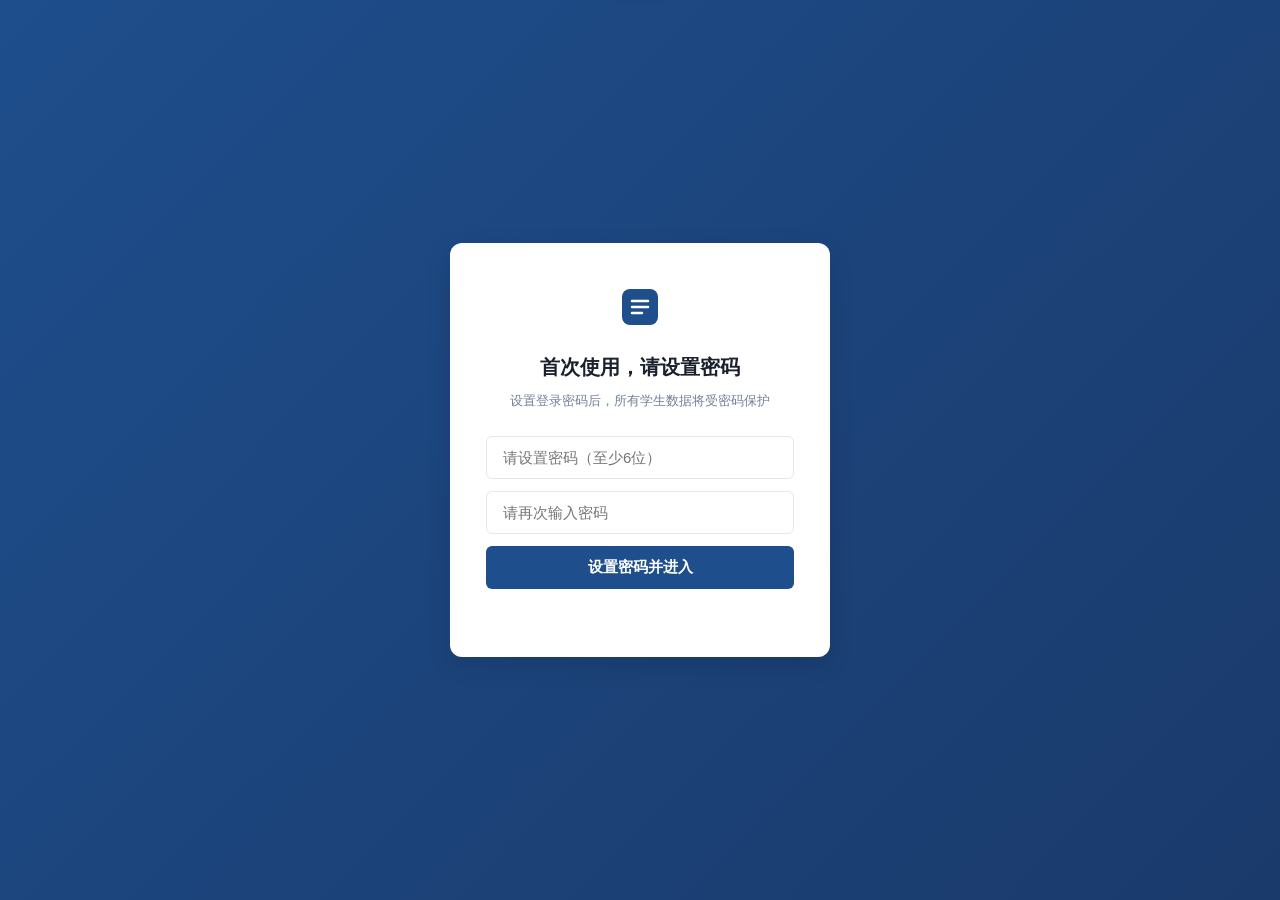
==== 琬钰老师工作台-离线版.html @ 75b761e9 "feat: 新增离线版 HTML（含 Supabase 同步代码）" ====
<!DOCTYPE html>
<html lang="zh-CN">
<head>
  <meta charset="UTF-8">
  <meta name="viewport" content="width=device-width, initial-scale=1.0, maximum-scale=5.0, user-scalable=yes">
  <title>琬钰老师的辅导员工作台</title>
  <style>
/* ============================================
   琬钰老师的辅导员工作台 - 全局样式
   政务办公极简风 · 藏青蓝主题
   ============================================ */

/* ---------- CSS 变量 ---------- */
:root {
  --primary: #1E4E8C;
  --primary-light: #2B6CB0;
  --primary-dark: #1A3A6B;
  --bg-light: #F5F7FA;
  --bg-blue: #E8F0FB;
  --bg-white: #FFFFFF;
  --danger: #E53E3E;
  --success: #38A169;
  --warning: #D69E2E;
  --text-title: #1A202C;
  --text-body: #4A5568;
  --text-muted: #718096;
  --border-color: #E2E8F0;
  --shadow-sm: 0 1px 3px rgba(0,0,0,0.06);
  --shadow-md: 0 4px 12px rgba(0,0,0,0.08);
  --shadow-lg: 0 8px 24px rgba(0,0,0,0.12);
  --radius-sm: 6px;
  --radius-md: 8px;
  --radius-lg: 12px;
  --sidebar-width: 220px;
  --topbar-height: 56px;
}

/* ---------- 基础重置 ---------- */
* { margin: 0; padding: 0; box-sizing: border-box; }

html { font-size: 14px; }

body {
  font-family: -apple-system, BlinkMacSystemFont, "Segoe UI", "PingFang SC", "Microsoft YaHei", "Helvetica Neue", sans-serif;
  background: var(--bg-light);
  color: var(--text-body);
  line-height: 1.6;
  -webkit-font-smoothing: antialiased;
}

/* ---------- 登录界面 ---------- */
.login-screen {
  position: fixed;
  inset: 0;
  display: flex;
  align-items: center;
  justify-content: center;
  background: linear-gradient(135deg, #1E4E8C 0%, #1A3A6B 100%);
  z-index: 9999;
}

.login-card {
  background: #fff;
  border-radius: var(--radius-lg);
  padding: 40px 36px;
  width: 380px;
  max-width: 90vw;
  box-shadow: var(--shadow-lg);
  text-align: center;
}

.login-logo {
  display: flex;
  justify-content: center;
  margin-bottom: 20px;
}

.login-title {
  font-size: 20px;
  font-weight: 700;
  color: var(--text-title);
  margin-bottom: 8px;
}

.login-subtitle {
  font-size: 13px;
  color: var(--text-muted);
  margin-bottom: 24px;
}

.login-form { display: flex; flex-direction: column; gap: 12px; }

.login-input {
  width: 100%;
  padding: 12px 16px;
  border: 1.5px solid var(--border-color);
  border-radius: var(--radius-sm);
  font-size: 15px;
  transition: border-color 0.2s;
  outline: none;
}

.login-input:focus { border-color: var(--primary); }

.login-btn {
  width: 100%;
  padding: 12px;
  background: var(--primary);
  color: #fff;
  border: none;
  border-radius: var(--radius-sm);
  font-size: 15px;
  font-weight: 600;
  cursor: pointer;
  transition: background 0.2s;
}

.login-btn:hover { background: var(--primary-light); }
.login-btn:active { background: var(--primary-dark); }

.login-btn-outline {
  background: transparent;
  color: var(--primary);
  border: 1.5px solid var(--primary);
}
.login-btn-outline:hover { background: var(--bg-blue); }
.login-btn-outline:active { background: #D0E0F5; }
.login-btn-outline:disabled { opacity: 0.5; cursor: not-allowed; }

.login-error {
  color: var(--danger);
  font-size: 13px;
  margin-top: 8px;
  min-height: 20px;
}

.login-hint {
  margin-top: 16px;
  font-size: 12px;
  color: var(--text-muted);
}

/* ---------- 主应用布局 ---------- */
.main-app {
  display: flex;
  min-height: 100vh;
}

/* ---------- 侧边栏 ---------- */
.sidebar {
  width: var(--sidebar-width);
  background: var(--primary);
  color: #fff;
  display: flex;
  flex-direction: column;
  position: fixed;
  top: 0;
  left: 0;
  bottom: 0;
  z-index: 100;
  transition: transform 0.3s ease;
}

.sidebar-header {
  padding: 20px 16px;
  display: flex;
  align-items: center;
  gap: 10px;
  border-bottom: 1px solid rgba(255,255,255,0.1);
}

.sidebar-logo { flex-shrink: 0; }

.sidebar-title h2 {
  font-size: 15px;
  font-weight: 700;
  white-space: nowrap;
}

.sidebar-title p {
  font-size: 12px;
  opacity: 0.7;
}

.sidebar-nav {
  flex: 1;
  padding: 12px 8px;
  overflow-y: auto;
}

.sidebar-nav::-webkit-scrollbar { width: 4px; }
.sidebar-nav::-webkit-scrollbar-thumb { background: rgba(255,255,255,0.2); border-radius: 2px; }

.nav-item {
  display: flex;
  align-items: center;
  gap: 10px;
  padding: 10px 12px;
  margin-bottom: 2px;
  border-radius: var(--radius-sm);
  cursor: pointer;
  font-size: 14px;
  color: rgba(255,255,255,0.8);
  transition: all 0.2s;
  white-space: nowrap;
}

.nav-item:hover { background: rgba(255,255,255,0.1); color: #fff; }

.nav-item.active {
  background: rgba(255,255,255,0.15);
  color: #fff;
  font-weight: 600;
}

.nav-item svg { flex-shrink: 0; }

.nav-badge {
  margin-left: auto;
  background: var(--danger);
  color: #fff;
  font-size: 10px;
  padding: 2px 6px;
  border-radius: 10px;
  min-width: 18px;
  text-align: center;
}

.sidebar-footer {
  padding: 12px 16px;
  border-top: 1px solid rgba(255,255,255,0.1);
}

.sidebar-logout {
  width: 100%;
  padding: 8px;
  background: transparent;
  color: rgba(255,255,255,0.6);
  border: 1px solid rgba(255,255,255,0.2);
  border-radius: var(--radius-sm);
  font-size: 13px;
  cursor: pointer;
  transition: all 0.2s;
}

.sidebar-logout:hover { background: rgba(255,255,255,0.1); color: #fff; }

.sidebar-overlay {
  display: none;
  position: fixed;
  inset: 0;
  background: rgba(0,0,0,0.4);
  z-index: 99;
}

/* ---------- 顶部栏 ---------- */
.topbar {
  position: fixed;
  top: 0;
  left: var(--sidebar-width);
  right: 0;
  height: var(--topbar-height);
  background: #fff;
  border-bottom: 1px solid var(--border-color);
  display: flex;
  align-items: center;
  padding: 0 20px;
  z-index: 50;
  gap: 12px;
}

.topbar-title {
  font-size: 17px;
  font-weight: 700;
  color: var(--text-title);
  flex: 1;
}

.topbar-date {
  font-size: 13px;
  color: var(--text-muted);
}

/* 同步指示器 */
.sync-indicator {
  display: inline-flex;
  align-items: center;
  gap: 5px;
  font-size: 12px;
  color: var(--text-muted);
  padding: 3px 10px;
  border-radius: 20px;
  background: var(--bg-light);
  white-space: nowrap;
}
.sync-indicator.synced { color: var(--success); background: rgba(56,161,105,0.08); }
.sync-indicator.syncing { color: var(--warning); background: rgba(214,158,46,0.08); }

.sync-dot {
  width: 7px;
  height: 7px;
  border-radius: 50%;
  background: var(--text-muted);
  display: inline-block;
}
.sync-dot.synced { background: var(--success); }
.sync-dot.syncing {
  background: var(--warning);
  animation: sync-pulse 1s infinite;
}
@keyframes sync-pulse {
  0%, 100% { opacity: 1; }
  50% { opacity: 0.3; }
}

.mobile-menu-btn {
  display: none;
  background: none;
  border: none;
  color: var(--text-title);
  cursor: pointer;
  padding: 4px;
}

/* ---------- 主内容区 ---------- */
.main-content {
  flex: 1;
  margin-left: var(--sidebar-width);
  margin-top: var(--topbar-height);
  padding: 24px;
  min-height: calc(100vh - var(--topbar-height));
}

/* ---------- 通用组件 ---------- */
.card {
  background: #fff;
  border-radius: var(--radius-md);
  padding: 20px;
  box-shadow: var(--shadow-sm);
  margin-bottom: 16px;
}

.card-header {
  display: flex;
  align-items: center;
  justify-content: space-between;
  margin-bottom: 16px;
  flex-wrap: wrap;
  gap: 10px;
}

.card-title {
  font-size: 16px;
  font-weight: 700;
  color: var(--text-title);
}

.card-subtitle {
  font-size: 13px;
  color: var(--text-muted);
  margin-top: 2px;
}

/* 按钮 */
.btn {
  display: inline-flex;
  align-items: center;
  gap: 6px;
  padding: 8px 16px;
  border: none;
  border-radius: var(--radius-sm);
  font-size: 14px;
  cursor: pointer;
  transition: all 0.2s;
  white-space: nowrap;
}

.btn-primary { background: var(--primary); color: #fff; }
.btn-primary:hover { background: var(--primary-light); }

.btn-outline {
  background: #fff;
  color: var(--primary);
  border: 1.5px solid var(--primary);
}
.btn-outline:hover { background: var(--bg-blue); }

.btn-danger { background: var(--danger); color: #fff; }
.btn-danger:hover { opacity: 0.85; }

.btn-success { background: var(--success); color: #fff; }

.btn-sm { padding: 6px 12px; font-size: 13px; }
.btn-lg { padding: 12px 24px; font-size: 15px; }

.btn:disabled { opacity: 0.5; cursor: not-allowed; }

/* 输入框 */
.input, .select, .textarea {
  width: 100%;
  padding: 8px 12px;
  border: 1.5px solid var(--border-color);
  border-radius: var(--radius-sm);
  font-size: 14px;
  outline: none;
  transition: border-color 0.2s;
  background: #fff;
}

.input:focus, .select:focus, .textarea:focus { border-color: var(--primary); }

.textarea { resize: vertical; min-height: 80px; }

.input-group {
  display: flex;
  flex-direction: column;
  gap: 4px;
}

.input-label {
  font-size: 13px;
  font-weight: 600;
  color: var(--text-body);
}

/* 表格 */
.table-wrapper {
  overflow-x: auto;
  -webkit-overflow-scrolling: touch;
}

table.data-table {
  width: 100%;
  border-collapse: collapse;
  font-size: 14px;
}

table.data-table thead th {
  background: var(--bg-light);
  color: var(--text-title);
  font-weight: 700;
  padding: 10px 12px;
  text-align: left;
  white-space: nowrap;
  border-bottom: 2px solid var(--border-color);
  position: sticky;
  top: 0;
  z-index: 1;
}

table.data-table tbody td {
  padding: 10px 12px;
  border-bottom: 1px solid var(--border-color);
  white-space: nowrap;
}

table.data-table tbody tr { transition: background 0.15s; }
table.data-table tbody tr:hover { background: var(--bg-blue); }

table.data-table tbody tr.row-clickable { cursor: pointer; }

/* 统计卡片 */
.stat-grid {
  display: grid;
  grid-template-columns: repeat(auto-fill, minmax(200px, 1fr));
  gap: 16px;
  margin-bottom: 20px;
}

.stat-card {
  background: #fff;
  border-radius: var(--radius-md);
  padding: 20px;
  box-shadow: var(--shadow-sm);
  border-left: 4px solid var(--primary);
}

.stat-card .stat-icon {
  font-size: 28px;
  margin-bottom: 8px;
}

.stat-card .stat-value {
  font-size: 28px;
  font-weight: 800;
  color: var(--text-title);
  line-height: 1.2;
}

.stat-card .stat-label {
  font-size: 13px;
  color: var(--text-muted);
  margin-top: 4px;
}

.stat-card.stat-blue { border-left-color: var(--primary); }
.stat-card.stat-green { border-left-color: var(--success); }
.stat-card.stat-orange { border-left-color: var(--warning); }
.stat-card.stat-red { border-left-color: var(--danger); }

/* 筛选栏 */
.filter-bar {
  display: flex;
  flex-wrap: wrap;
  gap: 10px;
  margin-bottom: 16px;
  align-items: center;
}

.filter-bar .input, .filter-bar .select {
  width: auto;
  min-width: 120px;
}

/* 标签 */
.tag {
  display: inline-block;
  padding: 2px 8px;
  border-radius: 4px;
  font-size: 12px;
  font-weight: 600;
}

.tag-blue { background: var(--bg-blue); color: var(--primary); }
.tag-green { background: #E6FFFA; color: var(--success); }
.tag-red { background: #FFF5F5; color: var(--danger); }
.tag-orange { background: #FFFAF0; color: var(--warning); }
.tag-gray { background: var(--bg-light); color: var(--text-muted); }

/* Toast */
.toast {
  position: fixed;
  top: 70px;
  left: 50%;
  transform: translateX(-50%) translateY(-100px);
  background: var(--text-title);
  color: #fff;
  padding: 12px 24px;
  border-radius: var(--radius-sm);
  font-size: 14px;
  z-index: 10000;
  transition: transform 0.3s ease;
  box-shadow: var(--shadow-md);
}

.toast.show { transform: translateX(-50%) translateY(0); }
.toast.success { background: var(--success); }
.toast.error { background: var(--danger); }

/* 模态弹窗 */
.modal-container {
  display: none;
  position: fixed;
  inset: 0;
  background: rgba(0,0,0,0.5);
  z-index: 9000;
  align-items: center;
  justify-content: center;
  padding: 20px;
}

.modal-container.show { display: flex; }

.modal {
  background: #fff;
  border-radius: var(--radius-lg);
  max-width: 800px;
  width: 100%;
  max-height: 90vh;
  overflow-y: auto;
  box-shadow: var(--shadow-lg);
}

.modal-header {
  display: flex;
  align-items: center;
  justify-content: space-between;
  padding: 16px 20px;
  border-bottom: 1px solid var(--border-color);
  position: sticky;
  top: 0;
  background: #fff;
  z-index: 1;
}

.modal-title {
  font-size: 16px;
  font-weight: 700;
  color: var(--text-title);
}

.modal-close {
  background: none;
  border: none;
  font-size: 22px;
  color: var(--text-muted);
  cursor: pointer;
  padding: 4px 8px;
  line-height: 1;
}

.modal-close:hover { color: var(--text-title); }

.modal-body { padding: 20px; }

.modal-footer {
  display: flex;
  justify-content: flex-end;
  gap: 10px;
  padding: 16px 20px;
  border-top: 1px solid var(--border-color);
}

/* 空状态 */
.empty-state {
  text-align: center;
  padding: 60px 20px;
  color: var(--text-muted);
}

.empty-state .empty-icon {
  font-size: 48px;
  margin-bottom: 12px;
  opacity: 0.5;
}

.empty-state .empty-text {
  font-size: 15px;
  margin-bottom: 16px;
}

/* 图表容器 */
.chart-container {
  position: relative;
  width: 100%;
}

.chart-container canvas {
  max-height: 320px;
}

/* 竞赛卡片 */
.competition-grid {
  display: grid;
  grid-template-columns: repeat(auto-fill, minmax(280px, 1fr));
  gap: 16px;
}

.competition-card {
  background: #fff;
  border-radius: var(--radius-md);
  padding: 16px;
  box-shadow: var(--shadow-sm);
  border: 1px solid var(--border-color);
  transition: box-shadow 0.2s;
  text-decoration: none;
  color: inherit;
  display: block;
}

.competition-card:hover { box-shadow: var(--shadow-md); }

.competition-card .comp-name {
  font-size: 15px;
  font-weight: 700;
  color: var(--text-title);
  margin-bottom: 6px;
}

.competition-card .comp-desc {
  font-size: 13px;
  color: var(--text-muted);
  margin-bottom: 10px;
}

.competition-card .comp-link {
  font-size: 13px;
  color: var(--primary);
  display: flex;
  align-items: center;
  gap: 4px;
}

/* 分段标题 */
.section-title {
  font-size: 15px;
  font-weight: 700;
  color: var(--text-title);
  margin: 20px 0 12px;
  padding-left: 10px;
  border-left: 3px solid var(--primary);
}

.section-title:first-child { margin-top: 0; }

/* 进度条 */
.progress-bar {
  width: 100%;
  height: 8px;
  background: var(--bg-light);
  border-radius: 4px;
  overflow: hidden;
}

.progress-bar-fill {
  height: 100%;
  background: var(--primary);
  border-radius: 4px;
  transition: width 0.3s;
}

/* 双排名对比表 */
.rank-compare-table th { background: var(--bg-blue) !important; }

/* 隐私脱敏样式 */
.sensitive {
  filter: blur(4px);
  cursor: pointer;
  transition: filter 0.2s;
}

.sensitive:hover { filter: blur(0); }

/* 分页 */
.pagination {
  display: flex;
  gap: 4px;
  justify-content: center;
  margin-top: 16px;
  flex-wrap: wrap;
}

.pagination button {
  padding: 6px 12px;
  border: 1px solid var(--border-color);
  background: #fff;
  border-radius: var(--radius-sm);
  font-size: 13px;
  cursor: pointer;
  transition: all 0.2s;
}

.pagination button:hover { background: var(--bg-blue); }
.pagination button.active { background: var(--primary); color: #fff; border-color: var(--primary); }
.pagination button:disabled { opacity: 0.4; cursor: not-allowed; }

/* 提醒弹窗 */
.reminder-banner {
  background: var(--bg-blue);
  border: 1px solid #BEE3F8;
  border-radius: var(--radius-md);
  padding: 12px 16px;
  margin-bottom: 16px;
  display: flex;
  align-items: center;
  gap: 10px;
  font-size: 14px;
  color: var(--primary);
}

.reminder-banner .reminder-icon { font-size: 20px; }

/* 校历图片 */
.calendar-image-container {
  text-align: center;
  margin-bottom: 16px;
}

.calendar-image-container img {
  max-width: 100%;
  border-radius: var(--radius-md);
  box-shadow: var(--shadow-sm);
}

/* 拖拽上传区 */
.drop-zone {
  border: 2px dashed var(--border-color);
  border-radius: var(--radius-md);
  padding: 40px 20px;
  text-align: center;
  cursor: pointer;
  transition: all 0.2s ease;
  background: var(--bg-light);
}

.drop-zone:hover {
  border-color: var(--primary);
  background: var(--bg-blue);
}

.drop-zone.drag-over {
  border-color: var(--primary);
  background: var(--bg-blue);
  transform: scale(1.01);
}

.drop-zone .drop-icon {
  font-size: 40px;
  margin-bottom: 8px;
  opacity: 0.6;
}

.drop-zone .drop-text {
  font-size: 15px;
  color: var(--text-secondary);
  margin-bottom: 4px;
}

.drop-zone .drop-hint {
  font-size: 12px;
  color: var(--text-muted);
}

/* 已导入文件管理列表 */
.file-mgr-item {
  display: flex;
  align-items: center;
  gap: 12px;
  padding: 12px 0;
  border-bottom: 1px solid var(--border-color);
}

.file-mgr-item:last-child {
  border-bottom: none;
}

.file-mgr-thumb {
  width: 48px;
  height: 48px;
  border-radius: 6px;
  overflow: hidden;
  flex-shrink: 0;
  background: var(--bg-light);
  display: flex;
  align-items: center;
  justify-content: center;
  font-size: 22px;
}

.file-mgr-thumb img {
  width: 100%;
  height: 100%;
  object-fit: cover;
}

.file-mgr-info {
  flex: 1;
  min-width: 0;
}

.file-mgr-name {
  font-size: 14px;
  font-weight: 600;
  color: var(--text-primary);
  margin-bottom: 2px;
}

.file-mgr-meta {
  font-size: 12px;
  color: var(--text-muted);
}

/* 课表网格 */
.schedule-grid {
  display: grid;
  grid-template-columns: 60px repeat(7, 1fr);
  gap: 2px;
  font-size: 12px;
}

.schedule-cell {
  background: #fff;
  padding: 8px 4px;
  text-align: center;
  border-radius: 4px;
  min-height: 50px;
  display: flex;
  align-items: center;
  justify-content: center;
}

.schedule-cell.header {
  background: var(--primary);
  color: #fff;
  font-weight: 700;
}

.schedule-cell.time { background: var(--bg-light); font-weight: 600; color: var(--text-body); }

.schedule-cell.has-class {
  background: var(--bg-blue);
  color: var(--primary);
  font-weight: 600;
  font-size: 11px;
}

/* 课表单双周标记 */
.schedule-cell.has-class.dimmed {
  opacity: 0.3;
  text-decoration: line-through;
}

.week-badge {
  display: inline-block;
  font-size: 9px;
  padding: 1px 4px;
  border-radius: 3px;
  margin-left: 2px;
  font-weight: 700;
}

.week-badge.odd { background: #1E4E8C; color: #fff; }
.week-badge.even { background: #38A169; color: #fff; }

/* 课表列表式编辑行 */
.sched-edit-row {
  display: grid;
  grid-template-columns: 70px 90px 1fr 100px 70px 50px;
  gap: 8px;
  margin-bottom: 10px;
  align-items: center;
}

@media (max-width: 768px) {
  .sched-edit-row {
    grid-template-columns: 1fr 1fr;
    gap: 6px;
  }
  .sched-edit-row > button {
    grid-column: span 2;
  }
}

/* 今日课程提醒条目 */
.today-course-item {
  display: flex;
  align-items: center;
  gap: 12px;
  padding: 10px 12px;
  border-radius: 6px;
  background: var(--bg-light);
  margin-bottom: 8px;
  border-left: 3px solid var(--primary);
}

.today-course-item.no-class {
  border-left-color: var(--border-color);
  opacity: 0.6;
}

.today-course-item .tc-time {
  font-size: 12px;
  color: var(--text-muted);
  white-space: nowrap;
  min-width: 80px;
}

.today-course-item .tc-name {
  font-size: 14px;
  font-weight: 600;
  color: var(--text-title);
  flex: 1;
}

.today-course-item .tc-loc {
  font-size: 12px;
  color: var(--text-secondary);
}

/* 资讯列表 */
.news-item {
  padding: 12px 0;
  border-bottom: 1px solid var(--border-color);
  display: flex;
  gap: 12px;
  align-items: flex-start;
}

.news-item:last-child { border-bottom: none; }

.news-tag {
  flex-shrink: 0;
  padding: 2px 8px;
  border-radius: 4px;
  font-size: 11px;
  font-weight: 600;
  white-space: nowrap;
}

.news-content { flex: 1; min-width: 0; }

.news-title {
  font-size: 14px;
  font-weight: 600;
  color: var(--text-title);
  margin-bottom: 4px;
  overflow: hidden;
  text-overflow: ellipsis;
  white-space: nowrap;
}

.news-meta { font-size: 12px; color: var(--text-muted); }

.news-unread { color: var(--danger); font-weight: 700; }

/* 响应式 */
@media (max-width: 768px) {
  :root { --sidebar-width: 240px; }

  .sidebar {
    transform: translateX(-100%);
  }

  .sidebar.open { transform: translateX(0); }
  .sidebar.open ~ .sidebar-overlay { display: block; }

  .topbar { left: 0; }
  .main-content { margin-left: 0; }

  .mobile-menu-btn { display: flex; }

  .stat-grid {
    grid-template-columns: repeat(2, 1fr);
  }

  .stat-card .stat-value { font-size: 22px; }

  .schedule-grid {
    grid-template-columns: 50px repeat(7, minmax(50px, 1fr));
    font-size: 10px;
  }

  .schedule-cell { min-height: 40px; padding: 4px 2px; }

  .card { padding: 14px; }

  .table-wrapper { font-size: 13px; }

  .filter-bar { flex-direction: column; align-items: stretch; }
  .filter-bar .input, .filter-bar .select { width: 100%; }

  .competition-grid { grid-template-columns: 1fr; }

  .modal { max-width: 95vw; }

  .topbar-title { font-size: 15px; }
  .topbar-date { display: none; }
}

@media (max-width: 480px) {
  .stat-grid { grid-template-columns: 1fr; }
  .main-content { padding: 12px; }
}

/* 打印样式 */
@media print {
  .sidebar, .topbar, .mobile-menu-btn { display: none !important; }
  .main-content { margin: 0; padding: 0; }
}

/* 加载动画 */
.loading-spinner {
  display: inline-block;
  width: 20px;
  height: 20px;
  border: 2px solid var(--border-color);
  border-top-color: var(--primary);
  border-radius: 50%;
  animation: spin 0.8s linear infinite;
}

@keyframes spin { to { transform: rotate(360deg); } }

.loading-overlay {
  position: fixed;
  inset: 0;
  background: rgba(255,255,255,0.7);
  display: flex;
  align-items: center;
  justify-content: center;
  z-index: 9998;
}

.loading-overlay .loading-text {
  margin-top: 12px;
  color: var(--text-muted);
  font-size: 14px;
}

/* 下拉菜单 */
.dropdown {
  position: relative;
  display: inline-block;
}

.dropdown-menu {
  display: none;
  position: absolute;
  top: 100%;
  right: 0;
  background: #fff;
  border: 1px solid var(--border-color);
  border-radius: var(--radius-sm);
  box-shadow: var(--shadow-md);
  min-width: 160px;
  z-index: 100;
  padding: 4px;
}

.dropdown.open .dropdown-menu { display: block; }

.dropdown-item {
  display: block;
  width: 100%;
  padding: 8px 12px;
  border: none;
  background: none;
  text-align: left;
  font-size: 13px;
  cursor: pointer;
  border-radius: 4px;
  color: var(--text-body);
}

.dropdown-item:hover { background: var(--bg-light); }

/* 表单行 */
.form-row {
  display: grid;
  grid-template-columns: repeat(2, 1fr);
  gap: 12px;
  margin-bottom: 12px;
}

.form-row.full { grid-template-columns: 1fr; }
.form-row.triple { grid-template-columns: repeat(3, 1fr); }

@media (max-width: 600px) {
  .form-row, .form-row.triple { grid-template-columns: 1fr; }
}

/* 信息展示组 */
.info-group {
  display: flex;
  flex-direction: column;
  gap: 2px;
  padding: 8px 0;
}

.info-label {
  font-size: 12px;
  color: var(--text-muted);
}

.info-value {
  font-size: 14px;
  color: var(--text-title);
  font-weight: 500;
}

/* 标签页 */
.tabs {
  display: flex;
  gap: 2px;
  border-bottom: 2px solid var(--border-color);
  margin-bottom: 16px;
  overflow-x: auto;
}

.tab {
  padding: 8px 16px;
  border: none;
  background: none;
  font-size: 14px;
  color: var(--text-muted);
  cursor: pointer;
  border-bottom: 2px solid transparent;
  margin-bottom: -2px;
  white-space: nowrap;
  transition: all 0.2s;
}

.tab:hover { color: var(--text-body); }
.tab.active { color: var(--primary); border-bottom-color: var(--primary); font-weight: 600; }

</style>
</head>
<body>
  <!-- 登录界面 -->
  <div id="loginScreen" class="login-screen">
    <div class="login-card">
      <div class="login-logo">
        <svg width="48" height="48" viewBox="0 0 48 48" fill="none">
          <rect x="6" y="6" width="36" height="36" rx="8" fill="#1E4E8C"/>
          <path d="M16 18h16M16 24h16M16 30h10" stroke="#fff" stroke-width="2.5" stroke-linecap="round"/>
        </svg>
      </div>
      <h1 class="login-title">琬钰老师的辅导员工作台</h1>
      <p class="login-subtitle">邮箱登录，数据云端同步</p>
      <div class="login-form">
        <input type="email" id="loginEmail" class="login-input" placeholder="邮箱地址" maxlength="64" autocomplete="email">
        <input type="password" id="loginPassword" class="login-input" placeholder="密码" maxlength="32" autocomplete="current-password">
        <button id="loginBtn" class="login-btn">登 录</button>
        <button id="signUpBtn" class="login-btn login-btn-outline">注册新账号</button>
      </div>
      <p id="loginError" class="login-error"></p>
      <p class="login-hint">登录后数据自动同步云端，换设备登录即可恢复</p>
    </div>
  </div>

  <!-- 首次设置密码界面（仅 Supabase 未配置时显示） -->
  <div id="setupScreen" class="login-screen" style="display:none">
    <div class="login-card">
      <div class="login-logo">
        <svg width="48" height="48" viewBox="0 0 48 48" fill="none">
          <rect x="6" y="6" width="36" height="36" rx="8" fill="#1E4E8C"/>
          <path d="M16 18h16M16 24h16M16 30h10" stroke="#fff" stroke-width="2.5" stroke-linecap="round"/>
        </svg>
      </div>
      <h1 class="login-title">首次使用，请设置密码</h1>
      <p class="login-subtitle">设置登录密码后，所有学生数据将受密码保护</p>
      <div class="login-form">
        <input type="password" id="setupPassword" class="login-input" placeholder="请设置密码（至少6位）" maxlength="32">
        <input type="password" id="setupPasswordConfirm" class="login-input" placeholder="请再次输入密码" maxlength="32">
        <button id="setupBtn" class="login-btn">设置密码并进入</button>
      </div>
      <p id="setupError" class="login-error"></p>
    </div>
  </div>

  <!-- 主应用 -->
  <div id="mainApp" class="main-app" style="display:none">
    <!-- 侧边栏 -->
    <aside class="sidebar" id="sidebar">
      <div class="sidebar-header">
        <div class="sidebar-logo">
          <svg width="36" height="36" viewBox="0 0 48 48" fill="none">
            <rect x="6" y="6" width="36" height="36" rx="8" fill="#1E4E8C"/>
            <path d="M16 18h16M16 24h16M16 30h10" stroke="#fff" stroke-width="2.5" stroke-linecap="round"/>
          </svg>
        </div>
        <div class="sidebar-title">
          <h2>辅导员工作台</h2>
          <p id="sidebarUserName">琬钰老师</p>
        </div>
      </div>
      <nav class="sidebar-nav" id="sidebarNav"></nav>
      <div class="sidebar-footer">
        <button id="logoutBtn" class="sidebar-logout">退出登录</button>
      </div>
    </aside>

    <!-- 移动端遮罩 -->
    <div class="sidebar-overlay" id="sidebarOverlay"></div>

    <!-- 顶部栏 -->
    <header class="topbar">
      <button class="mobile-menu-btn" id="mobileMenuBtn">
        <svg width="24" height="24" viewBox="0 0 24 24" fill="none"><path d="M3 6h18M3 12h18M3 18h18" stroke="currentColor" stroke-width="2" stroke-linecap="round"/></svg>
      </button>
      <h1 class="topbar-title" id="topbarTitle">工作台首页</h1>
      <div class="topbar-right">
        <span class="sync-indicator" id="syncIndicator" style="display:none"></span>
        <span class="topbar-date" id="topbarDate"></span>
      </div>
    </header>

    <!-- 主内容区 -->
    <main class="main-content" id="mainContent"></main>
  </div>

  <!-- Toast 提示 -->
  <div id="toast" class="toast"></div>

  <!-- 模态弹窗容器 -->
  <div id="modalContainer" class="modal-container"></div>

  <!-- 文件导入隐藏input -->
  <input type="file" id="fileInput" style="display:none" accept=".xlsx,.xls,.csv">

  <!-- 第三方库 -->
  <script>
/*! xlsx.js (C) 2013-present SheetJS -- http://sheetjs.com */
var DO_NOT_EXPORT_CODEPAGE=true;var cptable={version:"1.15.0"};cptable[437]=function(){var e="\0\b\t\n\x0B\f\r !\"#$%&'()*+,-./0123456789:;<=>?@ABCDEFGHIJKLMNOPQRSTUVWXYZ[\\]^_`abcdefghijklmnopqrstuvwxyz{|}~ÇüéâäàåçêëèïîìÄÅÉæÆôöòûùÿÖÜ¢£¥₧ƒáíóúñÑªº¿⌐¬½¼¡«»░▒▓│┤╡╢╖╕╣║╗╝╜╛┐└┴┬├─┼╞╟╚╔╩╦╠═╬╧╨╤╥╙╘╒╓╫╪┘┌█▄▌▐▀αßΓπΣσµτΦΘΩδ∞φε∩≡±≥≤⌠⌡÷≈°∙·√ⁿ²■ ",r=[],t={};for(var a=0;a!=e.length;++a){if(e.charCodeAt(a)!==65533)t[e.charAt(a)]=a;r[a]=e.charAt(a)}return{enc:t,dec:r}}();cptable[620]=function(){var e="\0\b\t\n\x0B\f\r !\"#$%&'()*+,-./0123456789:;<=>?@ABCDEFGHIJKLMNOPQRSTUVWXYZ[\\]^_`abcdefghijklmnopqrstuvwxyz{|}~ÇüéâäàąçêëèïîćÄĄĘęłôöĆûùŚÖÜ¢Ł¥śƒŹŻóÓńŃźż¿⌐¬½¼¡«»░▒▓│┤╡╢╖╕╣║╗╝╜╛┐└┴┬├─┼╞╟╚╔╩╦╠═╬╧╨╤╥╙╘╒╓╫╪┘┌█▄▌▐▀αßΓπΣσµτΦΘΩδ∞φε∩≡±≥≤⌠⌡÷≈°∙·√ⁿ²■ ",r=[],t={};for(var a=0;a!=e.length;++a){if(e.charCodeAt(a)!==65533)t[e.charAt(a)]=a;r[a]=e.charAt(a)}return{enc:t,dec:r}}();cptable[737]=function(){var e="\0\b\t\n\x0B\f\r !\"#$%&'()*+,-./0123456789:;<=>?@ABCDEFGHIJKLMNOPQRSTUVWXYZ[\\]^_`abcdefghijklmnopqrstuvwxyz{|}~ΑΒΓΔΕΖΗΘΙΚΛΜΝΞΟΠΡΣΤΥΦΧΨΩαβγδεζηθικλμνξοπρσςτυφχψ░▒▓│┤╡╢╖╕╣║╗╝╜╛┐└┴┬├─┼╞╟╚╔╩╦╠═╬╧╨╤╥╙╘╒╓╫╪┘┌█▄▌▐▀ωάέήϊίόύϋώΆΈΉΊΌΎΏ±≥≤ΪΫ÷≈°∙·√ⁿ²■ ",r=[],t={};for(var a=0;a!=e.length;++a){if(e.charCodeAt(a)!==65533)t[e.charAt(a)]=a;r[a]=e.charAt(a)}return{enc:t,dec:r}}();cptable[850]=function(){var e="\0\b\t\n\x0B\f\r !\"#$%&'()*+,-./0123456789:;<=>?@ABCDEFGHIJKLMNOPQRSTUVWXYZ[\\]^_`abcdefghijklmnopqrstuvwxyz{|}~ÇüéâäàåçêëèïîìÄÅÉæÆôöòûùÿÖÜø£Ø×ƒáíóúñÑªº¿®¬½¼¡«»░▒▓│┤ÁÂÀ©╣║╗╝¢¥┐└┴┬├─┼ãÃ╚╔╩╦╠═╬¤ðÐÊËÈıÍÎÏ┘┌█▄¦Ì▀ÓßÔÒõÕµþÞÚÛÙýÝ¯´­±‗¾¶§÷¸°¨·¹³²■ ",r=[],t={};for(var a=0;a!=e.length;++a){if(e.charCodeAt(a)!==65533)t[e.charAt(a)]=a;r[a]=e.charAt(a)}return{enc:t,dec:r}}();cptable[852]=function(){var e="\0\b\t\n\x0B\f\r !\"#$%&'()*+,-./0123456789:;<=>?@ABCDEFGHIJKLMNOPQRSTUVWXYZ[\\]^_`abcdefghijklmnopqrstuvwxyz{|}~ÇüéâäůćçłëŐőîŹÄĆÉĹĺôöĽľŚśÖÜŤťŁ×čáíóúĄąŽžĘę¬źČş«»░▒▓│┤ÁÂĚŞ╣║╗╝Żż┐└┴┬├─┼Ăă╚╔╩╦╠═╬¤đĐĎËďŇÍÎě┘┌█▄ŢŮ▀ÓßÔŃńňŠšŔÚŕŰýÝţ´­˝˛ˇ˘§÷¸°¨˙űŘř■ ",r=[],t={};for(var a=0;a!=e.length;++a){if(e.charCodeAt(a)!==65533)t[e.charAt(a)]=a;r[a]=e.charAt(a)}return{enc:t,dec:r}}();cptable[857]=function(){var e="\0\b\t\n\x0B\f\r !\"#$%&'()*+,-./0123456789:;<=>?@ABCDEFGHIJKLMNOPQRSTUVWXYZ[\\]^_`abcdefghijklmnopqrstuvwxyz{|}~ÇüéâäàåçêëèïîıÄÅÉæÆôöòûùİÖÜø£ØŞşáíóúñÑĞğ¿®¬½¼¡«»░▒▓│┤ÁÂÀ©╣║╗╝¢¥┐└┴┬├─┼ãÃ╚╔╩╦╠═╬¤ºªÊËÈ�ÍÎÏ┘┌█▄¦Ì▀ÓßÔÒõÕµ�×ÚÛÙìÿ¯´­±�¾¶§÷¸°¨·¹³²■ ",r=[],t={};for(var a=0;a!=e.length;++a){if(e.charCodeAt(a)!==65533)t[e.charAt(a)]=a;r[a]=e.charAt(a)}return{enc:t,dec:r}}();cptable[861]=function(){var e="\0\b\t\n\x0B\f\r !\"#$%&'()*+,-./0123456789:;<=>?@ABCDEFGHIJKLMNOPQRSTUVWXYZ[\\]^_`abcdefghijklmnopqrstuvwxyz{|}~ÇüéâäàåçêëèÐðÞÄÅÉæÆôöþûÝýÖÜø£Ø₧ƒáíóúÁÍÓÚ¿⌐¬½¼¡«»░▒▓│┤╡╢╖╕╣║╗╝╜╛┐└┴┬├─┼╞╟╚╔╩╦╠═╬╧╨╤╥╙╘╒╓╫╪┘┌█▄▌▐▀αßΓπΣσµτΦΘΩδ∞φε∩≡±≥≤⌠⌡÷≈°∙·√ⁿ²■ ",r=[],t={};for(var a=0;a!=e.length;++a){if(e.charCodeAt(a)!==65533)t[e.charAt(a)]=a;r[a]=e.charAt(a)}return{enc:t,dec:r}}();cptable[865]=function(){var e="\0\b\t\n\x0B\f\r !\"#$%&'()*+,-./0123456789:;<=>?@ABCDEFGHIJKLMNOPQRSTUVWXYZ[\\]^_`abcdefghijklmnopqrstuvwxyz{|}~ÇüéâäàåçêëèïîìÄÅÉæÆôöòûùÿÖÜø£Ø₧ƒáíóúñÑªº¿⌐¬½¼¡«¤░▒▓│┤╡╢╖╕╣║╗╝╜╛┐└┴┬├─┼╞╟╚╔╩╦╠═╬╧╨╤╥╙╘╒╓╫╪┘┌█▄▌▐▀αßΓπΣσµτΦΘΩδ∞φε∩≡±≥≤⌠⌡÷≈°∙·√ⁿ²■ ",r=[],t={};for(var a=0;a!=e.length;++a){if(e.charCodeAt(a)!==65533)t[e.charAt(a)]=a;r[a]=e.charAt(a)}return{enc:t,dec:r}}();cptable[866]=function(){var e="\0\b\t\n\x0B\f\r !\"#$%&'()*+,-./0123456789:;<=>?@ABCDEFGHIJKLMNOPQRSTUVWXYZ[\\]^_`abcdefghijklmnopqrstuvwxyz{|}~АБВГДЕЖЗИЙКЛМНОПРСТУФХЦЧШЩЪЫЬЭЮЯабвгдежзийклмноп░▒▓│┤╡╢╖╕╣║╗╝╜╛┐└┴┬├─┼╞╟╚╔╩╦╠═╬╧╨╤╥╙╘╒╓╫╪┘┌█▄▌▐▀рстуфхцчшщъыьэюяЁёЄєЇїЎў°∙·√№¤■ ",r=[],t={};for(var a=0;a!=e.length;++a){if(e.charCodeAt(a)!==65533)t[e.charAt(a)]=a;r[a]=e.charAt(a)}return{enc:t,dec:r}}();cptable[874]=function(){var e="\0\b\t\n\x0B\f\r !\"#$%&'()*+,-./0123456789:;<=>?@ABCDEFGHIJKLMNOPQRSTUVWXYZ[\\]^_`abcdefghijklmnopqrstuvwxyz{|}~€����…�����������‘’“”•–—�������� กขฃคฅฆงจฉชซฌญฎฏฐฑฒณดตถทธนบปผฝพฟภมยรฤลฦวศษสหฬอฮฯะัาำิีึืฺุู����฿เแโใไๅๆ็่้๊๋์ํ๎๏๐๑๒๓๔๕๖๗๘๙๚๛����",r=[],t={};for(var a=0;a!=e.length;++a){if(e.charCodeAt(a)!==65533)t[e.charAt(a)]=a;r[a]=e.charAt(a)}return{enc:t,dec:r}}();cptable[895]=function(){var e="\0\b\t\n\x0B\f\r !\"#$%&'()*+,-./0123456789:;<=>?@ABCDEFGHIJKLMNOPQRSTUVWXYZ[\\]^_`abcdefghijklmnopqrstuvwxyz{|}~ČüéďäĎŤčěĚĹÍľǪÄÁÉžŽôöÓůÚýÖÜŠĽÝŘťáíóúňŇŮÔšřŕŔ¼§«»░▒▓│┤╡╢╖╕╣║╗╝╜╛┐└┴┬├─┼╞╟╚╔╩╦╠═╬╧╨╤╥╙╘╒╓╫╪┘┌█▄▌▐▀αßΓπΣσµτΦΘΩδ∞φε∩≡±≥≤⌠⌡÷≈°∙·√ⁿ²■ ",r=[],t={};for(var a=0;a!=e.length;++a){if(e.charCodeAt(a)!==65533)t[e.charAt(a)]=a;r[a]=e.charAt(a)}return{enc:t,dec:r}}();cptable[932]=function(){var e=[],r={},t=[],a;t[0]="\0\b\t\n\x0B\f\r !\"#$%&'()*+,-./0123456789:;<=>?@ABCDEFGHIJKLMNOPQRSTUVWXYZ[\\]^_`abcdefghijklmnopqrstuvwxyz{|}~���������������������������������｡｢｣､･ｦｧｨｩｪｫｬｭｮｯｰｱｲｳｴｵｶｷｸｹｺｻｼｽｾｿﾀﾁﾂﾃﾄﾅﾆﾇﾈﾉﾊﾋﾌﾍﾎﾏﾐﾑﾒﾓﾔﾕﾖﾗﾘﾙﾚﾛﾜﾝﾞﾟ��������������������������������".split("");for(a=0;a!=t[0].length;++a)if(t[0][a].charCodeAt(0)!==65533){r[t[0][a]]=0+a;e[0+a]=t[0][a]}t[129]="����������������������������������������������������������������　、。，．・：；？！゛゜´｀¨＾￣＿ヽヾゝゞ〃仝々〆〇ー―‐／＼～∥｜…‥‘’“”（）〔〕［］｛｝〈〉《》「」『』【】＋－±×�÷＝≠＜＞≦≧∞∴♂♀°′″℃￥＄￠￡％＃＆＊＠§☆★○●◎◇◆□■△▲▽▼※〒→←↑↓〓�����������∈∋⊆⊇⊂⊃∪∩��������∧∨￢⇒⇔∀∃�����������∠⊥⌒∂∇≡≒≪≫√∽∝∵∫∬�������Å‰♯♭♪†‡¶����◯���".split("");for(a=0;a!=t[129].length;++a)if(t[129][a].charCodeAt(0)!==65533){r[t[129][a]]=33024+a;e[33024+a]=t[129][a]}t[130]="�������������������������������������������������������������������������������０１２３４５６７８９�������ＡＢＣＤＥＦＧＨＩＪＫＬＭＮＯＰＱＲＳＴＵＶＷＸＹＺ�������ａｂｃｄｅｆｇｈｉｊｋｌｍｎｏｐｑｒｓｔｕｖｗｘｙｚ����ぁあぃいぅうぇえぉおかがきぎくぐけげこごさざしじすずせぜそぞただちぢっつづてでとどなにぬねのはばぱひびぴふぶぷへべぺほぼぽまみむめもゃやゅゆょよらりるれろゎわゐゑをん��������������".split("");for(a=0;a!=t[130].length;++a)if(t[130][a].charCodeAt(0)!==65533){r[t[130][a]]=33280+a;e[33280+a]=t[130][a]}t[131]="����������������������������������������������������������������ァアィイゥウェエォオカガキギクグケゲコゴサザシジスズセゼソゾタダチヂッツヅテデトドナニヌネノハバパヒビピフブプヘベペホボポマミ�ムメモャヤュユョヨラリルレロヮワヰヱヲンヴヵヶ��������ΑΒΓΔΕΖΗΘΙΚΛΜΝΞΟΠΡΣΤΥΦΧΨΩ��������αβγδεζηθικλμνξοπρστυφχψω�����������������������������������������".split("");for(a=0;a!=t[131].length;++a)if(t[131][a].charCodeAt(0)!==65533){r[t[131][a]]=33536+a;e[33536+a]=t[131][a]}t[132]="����������������������������������������������������������������АБВГДЕЁЖЗИЙКЛМНОПРСТУФХЦЧШЩЪЫЬЭЮЯ���������������абвгдеёжзийклмн�опрстуфхцчшщъыьэюя�������������─│┌┐┘└├┬┤┴┼━┃┏┓┛┗┣┳┫┻╋┠┯┨┷┿┝┰┥┸╂�����������������������������������������������������������������".split("");for(a=0;a!=t[132].length;++a)if(t[132][a].charCodeAt(0)!==65533){r[t[132][a]]=33792+a;e[33792+a]=t[132][a]}t[135]="����������������������������������������������������������������①②③④⑤⑥⑦⑧⑨⑩⑪⑫⑬⑭⑮⑯⑰⑱⑲⑳ⅠⅡⅢⅣⅤⅥⅦⅧⅨⅩ�㍉㌔㌢㍍㌘㌧㌃㌶㍑㍗㌍㌦㌣㌫㍊㌻㎜㎝㎞㎎㎏㏄㎡��������㍻�〝〟№㏍℡㊤㊥㊦㊧㊨㈱㈲㈹㍾㍽㍼≒≡∫∮∑√⊥∠∟⊿∵∩∪���������������������������������������������������������������������������������������������������".split("");for(a=0;a!=t[135].length;++a)if(t[135][a].charCodeAt(0)!==65533){r[t[135][a]]=34560+a;e[34560+a]=t[135][a]}t[136]="���������������������������������������������������������������������������������������������������������������������������������������������������������������亜唖娃阿哀愛挨姶逢葵茜穐悪握渥旭葦芦鯵梓圧斡扱宛姐虻飴絢綾鮎或粟袷安庵按暗案闇鞍杏以伊位依偉囲夷委威尉惟意慰易椅為畏異移維緯胃萎衣謂違遺医井亥域育郁磯一壱溢逸稲茨芋鰯允印咽員因姻引飲淫胤蔭���".split("");for(a=0;a!=t[136].length;++a)if(t[136][a].charCodeAt(0)!==65533){r[t[136][a]]=34816+a;e[34816+a]=t[136][a]}t[137]="����������������������������������������������������������������院陰隠韻吋右宇烏羽迂雨卯鵜窺丑碓臼渦嘘唄欝蔚鰻姥厩浦瓜閏噂云運雲荏餌叡営嬰影映曳栄永泳洩瑛盈穎頴英衛詠鋭液疫益駅悦謁越閲榎厭円�園堰奄宴延怨掩援沿演炎焔煙燕猿縁艶苑薗遠鉛鴛塩於汚甥凹央奥往応押旺横欧殴王翁襖鴬鴎黄岡沖荻億屋憶臆桶牡乙俺卸恩温穏音下化仮何伽価佳加可嘉夏嫁家寡科暇果架歌河火珂禍禾稼箇花苛茄荷華菓蝦課嘩貨迦過霞蚊俄峨我牙画臥芽蛾賀雅餓駕介会解回塊壊廻快怪悔恢懐戒拐改���".split("");for(a=0;a!=t[137].length;++a)if(t[137][a].charCodeAt(0)!==65533){r[t[137][a]]=35072+a;e[35072+a]=t[137][a]}t[138]="����������������������������������������������������������������魁晦械海灰界皆絵芥蟹開階貝凱劾外咳害崖慨概涯碍蓋街該鎧骸浬馨蛙垣柿蛎鈎劃嚇各廓拡撹格核殻獲確穫覚角赫較郭閣隔革学岳楽額顎掛笠樫�橿梶鰍潟割喝恰括活渇滑葛褐轄且鰹叶椛樺鞄株兜竃蒲釜鎌噛鴨栢茅萱粥刈苅瓦乾侃冠寒刊勘勧巻喚堪姦完官寛干幹患感慣憾換敢柑桓棺款歓汗漢澗潅環甘監看竿管簡緩缶翰肝艦莞観諌貫還鑑間閑関陥韓館舘丸含岸巌玩癌眼岩翫贋雁頑顔願企伎危喜器基奇嬉寄岐希幾忌揮机旗既期棋棄���".split("");for(a=0;a!=t[138].length;++a)if(t[138][a].charCodeAt(0)!==65533){r[t[138][a]]=35328+a;e[35328+a]=t[138][a]}t[139]="����������������������������������������������������������������機帰毅気汽畿祈季稀紀徽規記貴起軌輝飢騎鬼亀偽儀妓宜戯技擬欺犠疑祇義蟻誼議掬菊鞠吉吃喫桔橘詰砧杵黍却客脚虐逆丘久仇休及吸宮弓急救�朽求汲泣灸球究窮笈級糾給旧牛去居巨拒拠挙渠虚許距鋸漁禦魚亨享京供侠僑兇競共凶協匡卿叫喬境峡強彊怯恐恭挟教橋況狂狭矯胸脅興蕎郷鏡響饗驚仰凝尭暁業局曲極玉桐粁僅勤均巾錦斤欣欽琴禁禽筋緊芹菌衿襟謹近金吟銀九倶句区狗玖矩苦躯駆駈駒具愚虞喰空偶寓遇隅串櫛釧屑屈���".split("");for(a=0;a!=t[139].length;++a)if(t[139][a].charCodeAt(0)!==65533){r[t[139][a]]=35584+a;e[35584+a]=t[139][a]}t[140]="����������������������������������������������������������������掘窟沓靴轡窪熊隈粂栗繰桑鍬勲君薫訓群軍郡卦袈祁係傾刑兄啓圭珪型契形径恵慶慧憩掲携敬景桂渓畦稽系経継繋罫茎荊蛍計詣警軽頚鶏芸迎鯨�劇戟撃激隙桁傑欠決潔穴結血訣月件倹倦健兼券剣喧圏堅嫌建憲懸拳捲検権牽犬献研硯絹県肩見謙賢軒遣鍵険顕験鹸元原厳幻弦減源玄現絃舷言諺限乎個古呼固姑孤己庫弧戸故枯湖狐糊袴股胡菰虎誇跨鈷雇顧鼓五互伍午呉吾娯後御悟梧檎瑚碁語誤護醐乞鯉交佼侯候倖光公功効勾厚口向���".split("");for(a=0;a!=t[140].length;++a)if(t[140][a].charCodeAt(0)!==65533){r[t[140][a]]=35840+a;e[35840+a]=t[140][a]}t[141]="����������������������������������������������������������������后喉坑垢好孔孝宏工巧巷幸広庚康弘恒慌抗拘控攻昂晃更杭校梗構江洪浩港溝甲皇硬稿糠紅紘絞綱耕考肯肱腔膏航荒行衡講貢購郊酵鉱砿鋼閤降�項香高鴻剛劫号合壕拷濠豪轟麹克刻告国穀酷鵠黒獄漉腰甑忽惚骨狛込此頃今困坤墾婚恨懇昏昆根梱混痕紺艮魂些佐叉唆嵯左差査沙瑳砂詐鎖裟坐座挫債催再最哉塞妻宰彩才採栽歳済災采犀砕砦祭斎細菜裁載際剤在材罪財冴坂阪堺榊肴咲崎埼碕鷺作削咋搾昨朔柵窄策索錯桜鮭笹匙冊刷���".split("");for(a=0;a!=t[141].length;++a)if(t[141][a].charCodeAt(0)!==65533){r[t[141][a]]=36096+a;e[36096+a]=t[141][a]}t[142]="����������������������������������������������������������������察拶撮擦札殺薩雑皐鯖捌錆鮫皿晒三傘参山惨撒散桟燦珊産算纂蚕讃賛酸餐斬暫残仕仔伺使刺司史嗣四士始姉姿子屍市師志思指支孜斯施旨枝止�死氏獅祉私糸紙紫肢脂至視詞詩試誌諮資賜雌飼歯事似侍児字寺慈持時次滋治爾璽痔磁示而耳自蒔辞汐鹿式識鴫竺軸宍雫七叱執失嫉室悉湿漆疾質実蔀篠偲柴芝屡蕊縞舎写射捨赦斜煮社紗者謝車遮蛇邪借勺尺杓灼爵酌釈錫若寂弱惹主取守手朱殊狩珠種腫趣酒首儒受呪寿授樹綬需囚収周���".split("");for(a=0;a!=t[142].length;++a)if(t[142][a].charCodeAt(0)!==65533){r[t[142][a]]=36352+a;e[36352+a]=t[142][a]}t[143]="����������������������������������������������������������������宗就州修愁拾洲秀秋終繍習臭舟蒐衆襲讐蹴輯週酋酬集醜什住充十従戎柔汁渋獣縦重銃叔夙宿淑祝縮粛塾熟出術述俊峻春瞬竣舜駿准循旬楯殉淳�準潤盾純巡遵醇順処初所暑曙渚庶緒署書薯藷諸助叙女序徐恕鋤除傷償勝匠升召哨商唱嘗奨妾娼宵将小少尚庄床廠彰承抄招掌捷昇昌昭晶松梢樟樵沼消渉湘焼焦照症省硝礁祥称章笑粧紹肖菖蒋蕉衝裳訟証詔詳象賞醤鉦鍾鐘障鞘上丈丞乗冗剰城場壌嬢常情擾条杖浄状畳穣蒸譲醸錠嘱埴飾���".split("");for(a=0;a!=t[143].length;++a)if(t[143][a].charCodeAt(0)!==65533){r[t[143][a]]=36608+a;e[36608+a]=t[143][a]}t[144]="����������������������������������������������������������������拭植殖燭織職色触食蝕辱尻伸信侵唇娠寝審心慎振新晋森榛浸深申疹真神秦紳臣芯薪親診身辛進針震人仁刃塵壬尋甚尽腎訊迅陣靭笥諏須酢図厨�逗吹垂帥推水炊睡粋翠衰遂酔錐錘随瑞髄崇嵩数枢趨雛据杉椙菅頗雀裾澄摺寸世瀬畝是凄制勢姓征性成政整星晴棲栖正清牲生盛精聖声製西誠誓請逝醒青静斉税脆隻席惜戚斥昔析石積籍績脊責赤跡蹟碩切拙接摂折設窃節説雪絶舌蝉仙先千占宣専尖川戦扇撰栓栴泉浅洗染潜煎煽旋穿箭線���".split("");for(a=0;a!=t[144].length;++a)if(t[144][a].charCodeAt(0)!==65533){r[t[144][a]]=36864+a;e[36864+a]=t[144][a]}t[145]="����������������������������������������������������������������繊羨腺舛船薦詮賎践選遷銭銑閃鮮前善漸然全禅繕膳糎噌塑岨措曾曽楚狙疏疎礎祖租粗素組蘇訴阻遡鼠僧創双叢倉喪壮奏爽宋層匝惣想捜掃挿掻�操早曹巣槍槽漕燥争痩相窓糟総綜聡草荘葬蒼藻装走送遭鎗霜騒像増憎臓蔵贈造促側則即息捉束測足速俗属賊族続卒袖其揃存孫尊損村遜他多太汰詑唾堕妥惰打柁舵楕陀駄騨体堆対耐岱帯待怠態戴替泰滞胎腿苔袋貸退逮隊黛鯛代台大第醍題鷹滝瀧卓啄宅托択拓沢濯琢託鐸濁諾茸凧蛸只���".split("");for(a=0;a!=t[145].length;++a)if(t[145][a].charCodeAt(0)!==65533){r[t[145][a]]=37120+a;e[37120+a]=t[145][a]}t[146]="����������������������������������������������������������������叩但達辰奪脱巽竪辿棚谷狸鱈樽誰丹単嘆坦担探旦歎淡湛炭短端箪綻耽胆蛋誕鍛団壇弾断暖檀段男談値知地弛恥智池痴稚置致蜘遅馳築畜竹筑蓄�逐秩窒茶嫡着中仲宙忠抽昼柱注虫衷註酎鋳駐樗瀦猪苧著貯丁兆凋喋寵帖帳庁弔張彫徴懲挑暢朝潮牒町眺聴脹腸蝶調諜超跳銚長頂鳥勅捗直朕沈珍賃鎮陳津墜椎槌追鎚痛通塚栂掴槻佃漬柘辻蔦綴鍔椿潰坪壷嬬紬爪吊釣鶴亭低停偵剃貞呈堤定帝底庭廷弟悌抵挺提梯汀碇禎程締艇訂諦蹄逓���".split("");for(a=0;a!=t[146].length;++a)if(t[146][a].charCodeAt(0)!==65533){r[t[146][a]]=37376+a;e[37376+a]=t[146][a]}t[147]="����������������������������������������������������������������邸鄭釘鼎泥摘擢敵滴的笛適鏑溺哲徹撤轍迭鉄典填天展店添纏甜貼転顛点伝殿澱田電兎吐堵塗妬屠徒斗杜渡登菟賭途都鍍砥砺努度土奴怒倒党冬�凍刀唐塔塘套宕島嶋悼投搭東桃梼棟盗淘湯涛灯燈当痘祷等答筒糖統到董蕩藤討謄豆踏逃透鐙陶頭騰闘働動同堂導憧撞洞瞳童胴萄道銅峠鴇匿得徳涜特督禿篤毒独読栃橡凸突椴届鳶苫寅酉瀞噸屯惇敦沌豚遁頓呑曇鈍奈那内乍凪薙謎灘捺鍋楢馴縄畷南楠軟難汝二尼弐迩匂賑肉虹廿日乳入���".split("");for(a=0;a!=t[147].length;++a)if(t[147][a].charCodeAt(0)!==65533){r[t[147][a]]=37632+a;e[37632+a]=t[147][a]}t[148]="����������������������������������������������������������������如尿韮任妊忍認濡禰祢寧葱猫熱年念捻撚燃粘乃廼之埜嚢悩濃納能脳膿農覗蚤巴把播覇杷波派琶破婆罵芭馬俳廃拝排敗杯盃牌背肺輩配倍培媒梅�楳煤狽買売賠陪這蝿秤矧萩伯剥博拍柏泊白箔粕舶薄迫曝漠爆縛莫駁麦函箱硲箸肇筈櫨幡肌畑畠八鉢溌発醗髪伐罰抜筏閥鳩噺塙蛤隼伴判半反叛帆搬斑板氾汎版犯班畔繁般藩販範釆煩頒飯挽晩番盤磐蕃蛮匪卑否妃庇彼悲扉批披斐比泌疲皮碑秘緋罷肥被誹費避非飛樋簸備尾微枇毘琵眉美���".split("");for(a=0;a!=t[148].length;++a)if(t[148][a].charCodeAt(0)!==65533){r[t[148][a]]=37888+a;e[37888+a]=t[148][a]}t[149]="����������������������������������������������������������������鼻柊稗匹疋髭彦膝菱肘弼必畢筆逼桧姫媛紐百謬俵彪標氷漂瓢票表評豹廟描病秒苗錨鋲蒜蛭鰭品彬斌浜瀕貧賓頻敏瓶不付埠夫婦富冨布府怖扶敷�斧普浮父符腐膚芙譜負賦赴阜附侮撫武舞葡蕪部封楓風葺蕗伏副復幅服福腹複覆淵弗払沸仏物鮒分吻噴墳憤扮焚奮粉糞紛雰文聞丙併兵塀幣平弊柄並蔽閉陛米頁僻壁癖碧別瞥蔑箆偏変片篇編辺返遍便勉娩弁鞭保舗鋪圃捕歩甫補輔穂募墓慕戊暮母簿菩倣俸包呆報奉宝峰峯崩庖抱捧放方朋���".split("");for(a=0;a!=t[149].length;++a)if(t[149][a].charCodeAt(0)!==65533){r[t[149][a]]=38144+a;e[38144+a]=t[149][a]}t[150]="����������������������������������������������������������������法泡烹砲縫胞芳萌蓬蜂褒訪豊邦鋒飽鳳鵬乏亡傍剖坊妨帽忘忙房暴望某棒冒紡肪膨謀貌貿鉾防吠頬北僕卜墨撲朴牧睦穆釦勃没殆堀幌奔本翻凡盆�摩磨魔麻埋妹昧枚毎哩槙幕膜枕鮪柾鱒桝亦俣又抹末沫迄侭繭麿万慢満漫蔓味未魅巳箕岬密蜜湊蓑稔脈妙粍民眠務夢無牟矛霧鵡椋婿娘冥名命明盟迷銘鳴姪牝滅免棉綿緬面麺摸模茂妄孟毛猛盲網耗蒙儲木黙目杢勿餅尤戻籾貰問悶紋門匁也冶夜爺耶野弥矢厄役約薬訳躍靖柳薮鑓愉愈油癒���".split("");for(a=0;a!=t[150].length;++a)if(t[150][a].charCodeAt(0)!==65533){r[t[150][a]]=38400+a;e[38400+a]=t[150][a]}t[151]="����������������������������������������������������������������諭輸唯佑優勇友宥幽悠憂揖有柚湧涌猶猷由祐裕誘遊邑郵雄融夕予余与誉輿預傭幼妖容庸揚揺擁曜楊様洋溶熔用窯羊耀葉蓉要謡踊遥陽養慾抑欲�沃浴翌翼淀羅螺裸来莱頼雷洛絡落酪乱卵嵐欄濫藍蘭覧利吏履李梨理璃痢裏裡里離陸律率立葎掠略劉流溜琉留硫粒隆竜龍侶慮旅虜了亮僚両凌寮料梁涼猟療瞭稜糧良諒遼量陵領力緑倫厘林淋燐琳臨輪隣鱗麟瑠塁涙累類令伶例冷励嶺怜玲礼苓鈴隷零霊麗齢暦歴列劣烈裂廉恋憐漣煉簾練聯���".split("");for(a=0;a!=t[151].length;++a)if(t[151][a].charCodeAt(0)!==65533){r[t[151][a]]=38656+a;e[38656+a]=t[151][a]}t[152]="����������������������������������������������������������������蓮連錬呂魯櫓炉賂路露労婁廊弄朗楼榔浪漏牢狼篭老聾蝋郎六麓禄肋録論倭和話歪賄脇惑枠鷲亙亘鰐詫藁蕨椀湾碗腕��������������������������������������������弌丐丕个丱丶丼丿乂乖乘亂亅豫亊舒弍于亞亟亠亢亰亳亶从仍仄仆仂仗仞仭仟价伉佚估佛佝佗佇佶侈侏侘佻佩佰侑佯來侖儘俔俟俎俘俛俑俚俐俤俥倚倨倔倪倥倅伜俶倡倩倬俾俯們倆偃假會偕偐偈做偖偬偸傀傚傅傴傲���".split("");for(a=0;a!=t[152].length;++a)if(t[152][a].charCodeAt(0)!==65533){r[t[152][a]]=38912+a;e[38912+a]=t[152][a]}t[153]="����������������������������������������������������������������僉僊傳僂僖僞僥僭僣僮價僵儉儁儂儖儕儔儚儡儺儷儼儻儿兀兒兌兔兢竸兩兪兮冀冂囘册冉冏冑冓冕冖冤冦冢冩冪冫决冱冲冰况冽凅凉凛几處凩凭�凰凵凾刄刋刔刎刧刪刮刳刹剏剄剋剌剞剔剪剴剩剳剿剽劍劔劒剱劈劑辨辧劬劭劼劵勁勍勗勞勣勦飭勠勳勵勸勹匆匈甸匍匐匏匕匚匣匯匱匳匸區卆卅丗卉卍凖卞卩卮夘卻卷厂厖厠厦厥厮厰厶參簒雙叟曼燮叮叨叭叺吁吽呀听吭吼吮吶吩吝呎咏呵咎呟呱呷呰咒呻咀呶咄咐咆哇咢咸咥咬哄哈咨���".split("");for(a=0;a!=t[153].length;++a)if(t[153][a].charCodeAt(0)!==65533){r[t[153][a]]=39168+a;e[39168+a]=t[153][a]}t[154]="����������������������������������������������������������������咫哂咤咾咼哘哥哦唏唔哽哮哭哺哢唹啀啣啌售啜啅啖啗唸唳啝喙喀咯喊喟啻啾喘喞單啼喃喩喇喨嗚嗅嗟嗄嗜嗤嗔嘔嗷嘖嗾嗽嘛嗹噎噐營嘴嘶嘲嘸�噫噤嘯噬噪嚆嚀嚊嚠嚔嚏嚥嚮嚶嚴囂嚼囁囃囀囈囎囑囓囗囮囹圀囿圄圉圈國圍圓團圖嗇圜圦圷圸坎圻址坏坩埀垈坡坿垉垓垠垳垤垪垰埃埆埔埒埓堊埖埣堋堙堝塲堡塢塋塰毀塒堽塹墅墹墟墫墺壞墻墸墮壅壓壑壗壙壘壥壜壤壟壯壺壹壻壼壽夂夊夐夛梦夥夬夭夲夸夾竒奕奐奎奚奘奢奠奧奬奩���".split("");for(a=0;a!=t[154].length;++a)if(t[154][a].charCodeAt(0)!==65533){r[t[154][a]]=39424+a;e[39424+a]=t[154][a]}t[155]="����������������������������������������������������������������奸妁妝佞侫妣妲姆姨姜妍姙姚娥娟娑娜娉娚婀婬婉娵娶婢婪媚媼媾嫋嫂媽嫣嫗嫦嫩嫖嫺嫻嬌嬋嬖嬲嫐嬪嬶嬾孃孅孀孑孕孚孛孥孩孰孳孵學斈孺宀�它宦宸寃寇寉寔寐寤實寢寞寥寫寰寶寳尅將專對尓尠尢尨尸尹屁屆屎屓屐屏孱屬屮乢屶屹岌岑岔妛岫岻岶岼岷峅岾峇峙峩峽峺峭嶌峪崋崕崗嵜崟崛崑崔崢崚崙崘嵌嵒嵎嵋嵬嵳嵶嶇嶄嶂嶢嶝嶬嶮嶽嶐嶷嶼巉巍巓巒巖巛巫已巵帋帚帙帑帛帶帷幄幃幀幎幗幔幟幢幤幇幵并幺麼广庠廁廂廈廐廏���".split("");for(a=0;a!=t[155].length;++a)if(t[155][a].charCodeAt(0)!==65533){r[t[155][a]]=39680+a;e[39680+a]=t[155][a]}t[156]="����������������������������������������������������������������廖廣廝廚廛廢廡廨廩廬廱廳廰廴廸廾弃弉彝彜弋弑弖弩弭弸彁彈彌彎弯彑彖彗彙彡彭彳彷徃徂彿徊很徑徇從徙徘徠徨徭徼忖忻忤忸忱忝悳忿怡恠�怙怐怩怎怱怛怕怫怦怏怺恚恁恪恷恟恊恆恍恣恃恤恂恬恫恙悁悍惧悃悚悄悛悖悗悒悧悋惡悸惠惓悴忰悽惆悵惘慍愕愆惶惷愀惴惺愃愡惻惱愍愎慇愾愨愧慊愿愼愬愴愽慂慄慳慷慘慙慚慫慴慯慥慱慟慝慓慵憙憖憇憬憔憚憊憑憫憮懌懊應懷懈懃懆憺懋罹懍懦懣懶懺懴懿懽懼懾戀戈戉戍戌戔戛���".split("");for(a=0;a!=t[156].length;++a)if(t[156][a].charCodeAt(0)!==65533){r[t[156][a]]=39936+a;e[39936+a]=t[156][a]}t[157]="����������������������������������������������������������������戞戡截戮戰戲戳扁扎扞扣扛扠扨扼抂抉找抒抓抖拔抃抔拗拑抻拏拿拆擔拈拜拌拊拂拇抛拉挌拮拱挧挂挈拯拵捐挾捍搜捏掖掎掀掫捶掣掏掉掟掵捫�捩掾揩揀揆揣揉插揶揄搖搴搆搓搦搶攝搗搨搏摧摯摶摎攪撕撓撥撩撈撼據擒擅擇撻擘擂擱擧舉擠擡抬擣擯攬擶擴擲擺攀擽攘攜攅攤攣攫攴攵攷收攸畋效敖敕敍敘敞敝敲數斂斃變斛斟斫斷旃旆旁旄旌旒旛旙无旡旱杲昊昃旻杳昵昶昴昜晏晄晉晁晞晝晤晧晨晟晢晰暃暈暎暉暄暘暝曁暹曉暾暼���".split("");for(a=0;a!=t[157].length;++a)if(t[157][a].charCodeAt(0)!==65533){r[t[157][a]]=40192+a;e[40192+a]=t[157][a]}t[158]="����������������������������������������������������������������曄暸曖曚曠昿曦曩曰曵曷朏朖朞朦朧霸朮朿朶杁朸朷杆杞杠杙杣杤枉杰枩杼杪枌枋枦枡枅枷柯枴柬枳柩枸柤柞柝柢柮枹柎柆柧檜栞框栩桀桍栲桎�梳栫桙档桷桿梟梏梭梔條梛梃檮梹桴梵梠梺椏梍桾椁棊椈棘椢椦棡椌棍棔棧棕椶椒椄棗棣椥棹棠棯椨椪椚椣椡棆楹楷楜楸楫楔楾楮椹楴椽楙椰楡楞楝榁楪榲榮槐榿槁槓榾槎寨槊槝榻槃榧樮榑榠榜榕榴槞槨樂樛槿權槹槲槧樅榱樞槭樔槫樊樒櫁樣樓橄樌橲樶橸橇橢橙橦橈樸樢檐檍檠檄檢檣���".split("");for(a=0;a!=t[158].length;++a)if(t[158][a].charCodeAt(0)!==65533){r[t[158][a]]=40448+a;e[40448+a]=t[158][a]}t[159]="����������������������������������������������������������������檗蘗檻櫃櫂檸檳檬櫞櫑櫟檪櫚櫪櫻欅蘖櫺欒欖鬱欟欸欷盜欹飮歇歃歉歐歙歔歛歟歡歸歹歿殀殄殃殍殘殕殞殤殪殫殯殲殱殳殷殼毆毋毓毟毬毫毳毯�麾氈氓气氛氤氣汞汕汢汪沂沍沚沁沛汾汨汳沒沐泄泱泓沽泗泅泝沮沱沾沺泛泯泙泪洟衍洶洫洽洸洙洵洳洒洌浣涓浤浚浹浙涎涕濤涅淹渕渊涵淇淦涸淆淬淞淌淨淒淅淺淙淤淕淪淮渭湮渮渙湲湟渾渣湫渫湶湍渟湃渺湎渤滿渝游溂溪溘滉溷滓溽溯滄溲滔滕溏溥滂溟潁漑灌滬滸滾漿滲漱滯漲滌���".split("");for(a=0;a!=t[159].length;++a)if(t[159][a].charCodeAt(0)!==65533){r[t[159][a]]=40704+a;e[40704+a]=t[159][a]}t[224]="����������������������������������������������������������������漾漓滷澆潺潸澁澀潯潛濳潭澂潼潘澎澑濂潦澳澣澡澤澹濆澪濟濕濬濔濘濱濮濛瀉瀋濺瀑瀁瀏濾瀛瀚潴瀝瀘瀟瀰瀾瀲灑灣炙炒炯烱炬炸炳炮烟烋烝�烙焉烽焜焙煥煕熈煦煢煌煖煬熏燻熄熕熨熬燗熹熾燒燉燔燎燠燬燧燵燼燹燿爍爐爛爨爭爬爰爲爻爼爿牀牆牋牘牴牾犂犁犇犒犖犢犧犹犲狃狆狄狎狒狢狠狡狹狷倏猗猊猜猖猝猴猯猩猥猾獎獏默獗獪獨獰獸獵獻獺珈玳珎玻珀珥珮珞璢琅瑯琥珸琲琺瑕琿瑟瑙瑁瑜瑩瑰瑣瑪瑶瑾璋璞璧瓊瓏瓔珱���".split("");for(a=0;a!=t[224].length;++a)if(t[224][a].charCodeAt(0)!==65533){r[t[224][a]]=57344+a;e[57344+a]=t[224][a]}t[225]="����������������������������������������������������������������瓠瓣瓧瓩瓮瓲瓰瓱瓸瓷甄甃甅甌甎甍甕甓甞甦甬甼畄畍畊畉畛畆畚畩畤畧畫畭畸當疆疇畴疊疉疂疔疚疝疥疣痂疳痃疵疽疸疼疱痍痊痒痙痣痞痾痿�痼瘁痰痺痲痳瘋瘍瘉瘟瘧瘠瘡瘢瘤瘴瘰瘻癇癈癆癜癘癡癢癨癩癪癧癬癰癲癶癸發皀皃皈皋皎皖皓皙皚皰皴皸皹皺盂盍盖盒盞盡盥盧盪蘯盻眈眇眄眩眤眞眥眦眛眷眸睇睚睨睫睛睥睿睾睹瞎瞋瞑瞠瞞瞰瞶瞹瞿瞼瞽瞻矇矍矗矚矜矣矮矼砌砒礦砠礪硅碎硴碆硼碚碌碣碵碪碯磑磆磋磔碾碼磅磊磬���".split("");for(a=0;a!=t[225].length;++a)if(t[225][a].charCodeAt(0)!==65533){r[t[225][a]]=57600+a;e[57600+a]=t[225][a]}t[226]="����������������������������������������������������������������磧磚磽磴礇礒礑礙礬礫祀祠祗祟祚祕祓祺祿禊禝禧齋禪禮禳禹禺秉秕秧秬秡秣稈稍稘稙稠稟禀稱稻稾稷穃穗穉穡穢穩龝穰穹穽窈窗窕窘窖窩竈窰�窶竅竄窿邃竇竊竍竏竕竓站竚竝竡竢竦竭竰笂笏笊笆笳笘笙笞笵笨笶筐筺笄筍笋筌筅筵筥筴筧筰筱筬筮箝箘箟箍箜箚箋箒箏筝箙篋篁篌篏箴篆篝篩簑簔篦篥籠簀簇簓篳篷簗簍篶簣簧簪簟簷簫簽籌籃籔籏籀籐籘籟籤籖籥籬籵粃粐粤粭粢粫粡粨粳粲粱粮粹粽糀糅糂糘糒糜糢鬻糯糲糴糶糺紆���".split("");for(a=0;a!=t[226].length;++a)if(t[226][a].charCodeAt(0)!==65533){r[t[226][a]]=57856+a;e[57856+a]=t[226][a]}t[227]="����������������������������������������������������������������紂紜紕紊絅絋紮紲紿紵絆絳絖絎絲絨絮絏絣經綉絛綏絽綛綺綮綣綵緇綽綫總綢綯緜綸綟綰緘緝緤緞緻緲緡縅縊縣縡縒縱縟縉縋縢繆繦縻縵縹繃縷�縲縺繧繝繖繞繙繚繹繪繩繼繻纃緕繽辮繿纈纉續纒纐纓纔纖纎纛纜缸缺罅罌罍罎罐网罕罔罘罟罠罨罩罧罸羂羆羃羈羇羌羔羞羝羚羣羯羲羹羮羶羸譱翅翆翊翕翔翡翦翩翳翹飜耆耄耋耒耘耙耜耡耨耿耻聊聆聒聘聚聟聢聨聳聲聰聶聹聽聿肄肆肅肛肓肚肭冐肬胛胥胙胝胄胚胖脉胯胱脛脩脣脯腋���".split("");for(a=0;a!=t[227].length;++a)if(t[227][a].charCodeAt(0)!==65533){r[t[227][a]]=58112+a;e[58112+a]=t[227][a]}t[228]="����������������������������������������������������������������隋腆脾腓腑胼腱腮腥腦腴膃膈膊膀膂膠膕膤膣腟膓膩膰膵膾膸膽臀臂膺臉臍臑臙臘臈臚臟臠臧臺臻臾舁舂舅與舊舍舐舖舩舫舸舳艀艙艘艝艚艟艤�艢艨艪艫舮艱艷艸艾芍芒芫芟芻芬苡苣苟苒苴苳苺莓范苻苹苞茆苜茉苙茵茴茖茲茱荀茹荐荅茯茫茗茘莅莚莪莟莢莖茣莎莇莊荼莵荳荵莠莉莨菴萓菫菎菽萃菘萋菁菷萇菠菲萍萢萠莽萸蔆菻葭萪萼蕚蒄葷葫蒭葮蒂葩葆萬葯葹萵蓊葢蒹蒿蒟蓙蓍蒻蓚蓐蓁蓆蓖蒡蔡蓿蓴蔗蔘蔬蔟蔕蔔蓼蕀蕣蕘蕈���".split("");for(a=0;a!=t[228].length;++a)if(t[228][a].charCodeAt(0)!==65533){r[t[228][a]]=58368+a;e[58368+a]=t[228][a]}t[229]="����������������������������������������������������������������蕁蘂蕋蕕薀薤薈薑薊薨蕭薔薛藪薇薜蕷蕾薐藉薺藏薹藐藕藝藥藜藹蘊蘓蘋藾藺蘆蘢蘚蘰蘿虍乕虔號虧虱蚓蚣蚩蚪蚋蚌蚶蚯蛄蛆蚰蛉蠣蚫蛔蛞蛩蛬�蛟蛛蛯蜒蜆蜈蜀蜃蛻蜑蜉蜍蛹蜊蜴蜿蜷蜻蜥蜩蜚蝠蝟蝸蝌蝎蝴蝗蝨蝮蝙蝓蝣蝪蠅螢螟螂螯蟋螽蟀蟐雖螫蟄螳蟇蟆螻蟯蟲蟠蠏蠍蟾蟶蟷蠎蟒蠑蠖蠕蠢蠡蠱蠶蠹蠧蠻衄衂衒衙衞衢衫袁衾袞衵衽袵衲袂袗袒袮袙袢袍袤袰袿袱裃裄裔裘裙裝裹褂裼裴裨裲褄褌褊褓襃褞褥褪褫襁襄褻褶褸襌褝襠襞���".split("");for(a=0;a!=t[229].length;++a)if(t[229][a].charCodeAt(0)!==65533){r[t[229][a]]=58624+a;e[58624+a]=t[229][a]}t[230]="����������������������������������������������������������������襦襤襭襪襯襴襷襾覃覈覊覓覘覡覩覦覬覯覲覺覽覿觀觚觜觝觧觴觸訃訖訐訌訛訝訥訶詁詛詒詆詈詼詭詬詢誅誂誄誨誡誑誥誦誚誣諄諍諂諚諫諳諧�諤諱謔諠諢諷諞諛謌謇謚諡謖謐謗謠謳鞫謦謫謾謨譁譌譏譎證譖譛譚譫譟譬譯譴譽讀讌讎讒讓讖讙讚谺豁谿豈豌豎豐豕豢豬豸豺貂貉貅貊貍貎貔豼貘戝貭貪貽貲貳貮貶賈賁賤賣賚賽賺賻贄贅贊贇贏贍贐齎贓賍贔贖赧赭赱赳趁趙跂趾趺跏跚跖跌跛跋跪跫跟跣跼踈踉跿踝踞踐踟蹂踵踰踴蹊���".split("");for(a=0;a!=t[230].length;++a)if(t[230][a].charCodeAt(0)!==65533){r[t[230][a]]=58880+a;e[58880+a]=t[230][a]}t[231]="����������������������������������������������������������������蹇蹉蹌蹐蹈蹙蹤蹠踪蹣蹕蹶蹲蹼躁躇躅躄躋躊躓躑躔躙躪躡躬躰軆躱躾軅軈軋軛軣軼軻軫軾輊輅輕輒輙輓輜輟輛輌輦輳輻輹轅轂輾轌轉轆轎轗轜�轢轣轤辜辟辣辭辯辷迚迥迢迪迯邇迴逅迹迺逑逕逡逍逞逖逋逧逶逵逹迸遏遐遑遒逎遉逾遖遘遞遨遯遶隨遲邂遽邁邀邊邉邏邨邯邱邵郢郤扈郛鄂鄒鄙鄲鄰酊酖酘酣酥酩酳酲醋醉醂醢醫醯醪醵醴醺釀釁釉釋釐釖釟釡釛釼釵釶鈞釿鈔鈬鈕鈑鉞鉗鉅鉉鉤鉈銕鈿鉋鉐銜銖銓銛鉚鋏銹銷鋩錏鋺鍄錮���".split("");for(a=0;a!=t[231].length;++a)if(t[231][a].charCodeAt(0)!==65533){r[t[231][a]]=59136+a;e[59136+a]=t[231][a]}t[232]="����������������������������������������������������������������錙錢錚錣錺錵錻鍜鍠鍼鍮鍖鎰鎬鎭鎔鎹鏖鏗鏨鏥鏘鏃鏝鏐鏈鏤鐚鐔鐓鐃鐇鐐鐶鐫鐵鐡鐺鑁鑒鑄鑛鑠鑢鑞鑪鈩鑰鑵鑷鑽鑚鑼鑾钁鑿閂閇閊閔閖閘閙�閠閨閧閭閼閻閹閾闊濶闃闍闌闕闔闖關闡闥闢阡阨阮阯陂陌陏陋陷陜陞陝陟陦陲陬隍隘隕隗險隧隱隲隰隴隶隸隹雎雋雉雍襍雜霍雕雹霄霆霈霓霎霑霏霖霙霤霪霰霹霽霾靄靆靈靂靉靜靠靤靦靨勒靫靱靹鞅靼鞁靺鞆鞋鞏鞐鞜鞨鞦鞣鞳鞴韃韆韈韋韜韭齏韲竟韶韵頏頌頸頤頡頷頽顆顏顋顫顯顰���".split("");for(a=0;a!=t[232].length;++a)if(t[232][a].charCodeAt(0)!==65533){r[t[232][a]]=59392+a;e[59392+a]=t[232][a]}t[233]="����������������������������������������������������������������顱顴顳颪颯颱颶飄飃飆飩飫餃餉餒餔餘餡餝餞餤餠餬餮餽餾饂饉饅饐饋饑饒饌饕馗馘馥馭馮馼駟駛駝駘駑駭駮駱駲駻駸騁騏騅駢騙騫騷驅驂驀驃�騾驕驍驛驗驟驢驥驤驩驫驪骭骰骼髀髏髑髓體髞髟髢髣髦髯髫髮髴髱髷髻鬆鬘鬚鬟鬢鬣鬥鬧鬨鬩鬪鬮鬯鬲魄魃魏魍魎魑魘魴鮓鮃鮑鮖鮗鮟鮠鮨鮴鯀鯊鮹鯆鯏鯑鯒鯣鯢鯤鯔鯡鰺鯲鯱鯰鰕鰔鰉鰓鰌鰆鰈鰒鰊鰄鰮鰛鰥鰤鰡鰰鱇鰲鱆鰾鱚鱠鱧鱶鱸鳧鳬鳰鴉鴈鳫鴃鴆鴪鴦鶯鴣鴟鵄鴕鴒鵁鴿鴾鵆鵈���".split("");for(a=0;a!=t[233].length;++a)if(t[233][a].charCodeAt(0)!==65533){r[t[233][a]]=59648+a;e[59648+a]=t[233][a]}t[234]="����������������������������������������������������������������鵝鵞鵤鵑鵐鵙鵲鶉鶇鶫鵯鵺鶚鶤鶩鶲鷄鷁鶻鶸鶺鷆鷏鷂鷙鷓鷸鷦鷭鷯鷽鸚鸛鸞鹵鹹鹽麁麈麋麌麒麕麑麝麥麩麸麪麭靡黌黎黏黐黔黜點黝黠黥黨黯�黴黶黷黹黻黼黽鼇鼈皷鼕鼡鼬鼾齊齒齔齣齟齠齡齦齧齬齪齷齲齶龕龜龠堯槇遙瑤凜熙�������������������������������������������������������������������������������������������".split("");for(a=0;a!=t[234].length;++a)if(t[234][a].charCodeAt(0)!==65533){r[t[234][a]]=59904+a;e[59904+a]=t[234][a]}t[237]="����������������������������������������������������������������纊褜鍈銈蓜俉炻昱棈鋹曻彅丨仡仼伀伃伹佖侒侊侚侔俍偀倢俿倞偆偰偂傔僴僘兊兤冝冾凬刕劜劦勀勛匀匇匤卲厓厲叝﨎咜咊咩哿喆坙坥垬埈埇﨏�塚增墲夋奓奛奝奣妤妺孖寀甯寘寬尞岦岺峵崧嵓﨑嵂嵭嶸嶹巐弡弴彧德忞恝悅悊惞惕愠惲愑愷愰憘戓抦揵摠撝擎敎昀昕昻昉昮昞昤晥晗晙晴晳暙暠暲暿曺朎朗杦枻桒柀栁桄棏﨓楨﨔榘槢樰橫橆橳橾櫢櫤毖氿汜沆汯泚洄涇浯涖涬淏淸淲淼渹湜渧渼溿澈澵濵瀅瀇瀨炅炫焏焄煜煆煇凞燁燾犱���".split("");for(a=0;a!=t[237].length;++a)if(t[237][a].charCodeAt(0)!==65533){r[t[237][a]]=60672+a;e[60672+a]=t[237][a]}t[238]="����������������������������������������������������������������犾猤猪獷玽珉珖珣珒琇珵琦琪琩琮瑢璉璟甁畯皂皜皞皛皦益睆劯砡硎硤硺礰礼神祥禔福禛竑竧靖竫箞精絈絜綷綠緖繒罇羡羽茁荢荿菇菶葈蒴蕓蕙�蕫﨟薰蘒﨡蠇裵訒訷詹誧誾諟諸諶譓譿賰賴贒赶﨣軏﨤逸遧郞都鄕鄧釚釗釞釭釮釤釥鈆鈐鈊鈺鉀鈼鉎鉙鉑鈹鉧銧鉷鉸鋧鋗鋙鋐﨧鋕鋠鋓錥錡鋻﨨錞鋿錝錂鍰鍗鎤鏆鏞鏸鐱鑅鑈閒隆﨩隝隯霳霻靃靍靏靑靕顗顥飯飼餧館馞驎髙髜魵魲鮏鮱鮻鰀鵰鵫鶴鸙黑��ⅰⅱⅲⅳⅴⅵⅶⅷⅸⅹ￢￤＇＂���".split("");for(a=0;a!=t[238].length;++a)if(t[238][a].charCodeAt(0)!==65533){r[t[238][a]]=60928+a;e[60928+a]=t[238][a]}t[250]="����������������������������������������������������������������ⅰⅱⅲⅳⅴⅵⅶⅷⅸⅹⅠⅡⅢⅣⅤⅥⅦⅧⅨⅩ￢￤＇＂㈱№℡∵纊褜鍈銈蓜俉炻昱棈鋹曻彅丨仡仼伀伃伹佖侒侊侚侔俍偀倢俿倞偆偰偂傔僴僘兊�兤冝冾凬刕劜劦勀勛匀匇匤卲厓厲叝﨎咜咊咩哿喆坙坥垬埈埇﨏塚增墲夋奓奛奝奣妤妺孖寀甯寘寬尞岦岺峵崧嵓﨑嵂嵭嶸嶹巐弡弴彧德忞恝悅悊惞惕愠惲愑愷愰憘戓抦揵摠撝擎敎昀昕昻昉昮昞昤晥晗晙晴晳暙暠暲暿曺朎朗杦枻桒柀栁桄棏﨓楨﨔榘槢樰橫橆橳橾櫢櫤毖氿汜沆汯泚洄涇浯���".split("");for(a=0;a!=t[250].length;++a)if(t[250][a].charCodeAt(0)!==65533){r[t[250][a]]=64e3+a;e[64e3+a]=t[250][a]}t[251]="����������������������������������������������������������������涖涬淏淸淲淼渹湜渧渼溿澈澵濵瀅瀇瀨炅炫焏焄煜煆煇凞燁燾犱犾猤猪獷玽珉珖珣珒琇珵琦琪琩琮瑢璉璟甁畯皂皜皞皛皦益睆劯砡硎硤硺礰礼神�祥禔福禛竑竧靖竫箞精絈絜綷綠緖繒罇羡羽茁荢荿菇菶葈蒴蕓蕙蕫﨟薰蘒﨡蠇裵訒訷詹誧誾諟諸諶譓譿賰賴贒赶﨣軏﨤逸遧郞都鄕鄧釚釗釞釭釮釤釥鈆鈐鈊鈺鉀鈼鉎鉙鉑鈹鉧銧鉷鉸鋧鋗鋙鋐﨧鋕鋠鋓錥錡鋻﨨錞鋿錝錂鍰鍗鎤鏆鏞鏸鐱鑅鑈閒隆﨩隝隯霳霻靃靍靏靑靕顗顥飯飼餧館馞驎髙���".split("");for(a=0;a!=t[251].length;++a)if(t[251][a].charCodeAt(0)!==65533){r[t[251][a]]=64256+a;e[64256+a]=t[251][a]}t[252]="����������������������������������������������������������������髜魵魲鮏鮱鮻鰀鵰鵫鶴鸙黑������������������������������������������������������������������������������������������������������������������������������������������������������������������������������������".split("");for(a=0;a!=t[252].length;++a)if(t[252][a].charCodeAt(0)!==65533){r[t[252][a]]=64512+a;e[64512+a]=t[252][a]}return{enc:r,dec:e}}();cptable[936]=function(){var e=[],r={},t=[],a;t[0]="\0\b\t\n\x0B\f\r !\"#$%&'()*+,-./0123456789:;<=>?@ABCDEFGHIJKLMNOPQRSTUVWXYZ[\\]^_`abcdefghijklmnopqrstuvwxyz{|}~€�������������������������������������������������������������������������������������������������������������������������������".split("");for(a=0;a!=t[0].length;++a)if(t[0][a].charCodeAt(0)!==65533){r[t[0][a]]=0+a;e[0+a]=t[0][a]}t[129]="����������������������������������������������������������������丂丄丅丆丏丒丗丟丠両丣並丩丮丯丱丳丵丷丼乀乁乂乄乆乊乑乕乗乚乛乢乣乤乥乧乨乪乫乬乭乮乯乲乴乵乶乷乸乹乺乻乼乽乿亀亁亂亃亄亅亇亊�亐亖亗亙亜亝亞亣亪亯亰亱亴亶亷亸亹亼亽亾仈仌仏仐仒仚仛仜仠仢仦仧仩仭仮仯仱仴仸仹仺仼仾伀伂伃伄伅伆伇伈伋伌伒伓伔伕伖伜伝伡伣伨伩伬伭伮伱伳伵伷伹伻伾伿佀佁佂佄佅佇佈佉佊佋佌佒佔佖佡佢佦佨佪佫佭佮佱佲併佷佸佹佺佽侀侁侂侅來侇侊侌侎侐侒侓侕侖侘侙侚侜侞侟価侢�".split("");for(a=0;a!=t[129].length;++a)if(t[129][a].charCodeAt(0)!==65533){r[t[129][a]]=33024+a;e[33024+a]=t[129][a]}t[130]="����������������������������������������������������������������侤侫侭侰侱侲侳侴侶侷侸侹侺侻侼侽侾俀俁係俆俇俈俉俋俌俍俒俓俔俕俖俙俛俠俢俤俥俧俫俬俰俲俴俵俶俷俹俻俼俽俿倀倁倂倃倄倅倆倇倈倉倊�個倎倐們倓倕倖倗倛倝倞倠倢倣値倧倫倯倰倱倲倳倴倵倶倷倸倹倻倽倿偀偁偂偄偅偆偉偊偋偍偐偑偒偓偔偖偗偘偙偛偝偞偟偠偡偢偣偤偦偧偨偩偪偫偭偮偯偰偱偲偳側偵偸偹偺偼偽傁傂傃傄傆傇傉傊傋傌傎傏傐傑傒傓傔傕傖傗傘備傚傛傜傝傞傟傠傡傢傤傦傪傫傭傮傯傰傱傳傴債傶傷傸傹傼�".split("");for(a=0;a!=t[130].length;++a)if(t[130][a].charCodeAt(0)!==65533){r[t[130][a]]=33280+a;e[33280+a]=t[130][a]}t[131]="����������������������������������������������������������������傽傾傿僀僁僂僃僄僅僆僇僈僉僊僋僌働僎僐僑僒僓僔僕僗僘僙僛僜僝僞僟僠僡僢僣僤僥僨僩僪僫僯僰僱僲僴僶僷僸價僺僼僽僾僿儀儁儂儃億儅儈�儉儊儌儍儎儏儐儑儓儔儕儖儗儘儙儚儛儜儝儞償儠儢儣儤儥儦儧儨儩優儫儬儭儮儯儰儱儲儳儴儵儶儷儸儹儺儻儼儽儾兂兇兊兌兎兏児兒兓兗兘兙兛兝兞兟兠兡兣兤兦內兩兪兯兲兺兾兿冃冄円冇冊冋冎冏冐冑冓冔冘冚冝冞冟冡冣冦冧冨冩冪冭冮冴冸冹冺冾冿凁凂凃凅凈凊凍凎凐凒凓凔凕凖凗�".split("");for(a=0;a!=t[131].length;++a)if(t[131][a].charCodeAt(0)!==65533){r[t[131][a]]=33536+a;e[33536+a]=t[131][a]}t[132]="����������������������������������������������������������������凘凙凚凜凞凟凢凣凥処凧凨凩凪凬凮凱凲凴凷凾刄刅刉刋刌刏刐刓刔刕刜刞刟刡刢刣別刦刧刪刬刯刱刲刴刵刼刾剄剅剆則剈剉剋剎剏剒剓剕剗剘�剙剚剛剝剟剠剢剣剤剦剨剫剬剭剮剰剱剳剴創剶剷剸剹剺剻剼剾劀劃劄劅劆劇劉劊劋劌劍劎劏劑劒劔劕劖劗劘劙劚劜劤劥劦劧劮劯劰労劵劶劷劸効劺劻劼劽勀勁勂勄勅勆勈勊勌勍勎勏勑勓勔動勗務勚勛勜勝勞勠勡勢勣勥勦勧勨勩勪勫勬勭勮勯勱勲勳勴勵勶勷勸勻勼勽匁匂匃匄匇匉匊匋匌匎�".split("");for(a=0;a!=t[132].length;++a)if(t[132][a].charCodeAt(0)!==65533){r[t[132][a]]=33792+a;e[33792+a]=t[132][a]}t[133]="����������������������������������������������������������������匑匒匓匔匘匛匜匞匟匢匤匥匧匨匩匫匬匭匯匰匱匲匳匴匵匶匷匸匼匽區卂卄卆卋卌卍卐協単卙卛卝卥卨卪卬卭卲卶卹卻卼卽卾厀厁厃厇厈厊厎厏�厐厑厒厓厔厖厗厙厛厜厞厠厡厤厧厪厫厬厭厯厰厱厲厳厴厵厷厸厹厺厼厽厾叀參叄叅叆叇収叏叐叒叓叕叚叜叝叞叡叢叧叴叺叾叿吀吂吅吇吋吔吘吙吚吜吢吤吥吪吰吳吶吷吺吽吿呁呂呄呅呇呉呌呍呎呏呑呚呝呞呟呠呡呣呥呧呩呪呫呬呭呮呯呰呴呹呺呾呿咁咃咅咇咈咉咊咍咑咓咗咘咜咞咟咠咡�".split("");for(a=0;a!=t[133].length;++a)if(t[133][a].charCodeAt(0)!==65533){r[t[133][a]]=34048+a;e[34048+a]=t[133][a]}t[134]="����������������������������������������������������������������咢咥咮咰咲咵咶咷咹咺咼咾哃哅哊哋哖哘哛哠員哢哣哤哫哬哯哰哱哴哵哶哷哸哹哻哾唀唂唃唄唅唈唊唋唌唍唎唒唓唕唖唗唘唙唚唜唝唞唟唡唥唦�唨唩唫唭唲唴唵唶唸唹唺唻唽啀啂啅啇啈啋啌啍啎問啑啒啓啔啗啘啙啚啛啝啞啟啠啢啣啨啩啫啯啰啱啲啳啴啹啺啽啿喅喆喌喍喎喐喒喓喕喖喗喚喛喞喠喡喢喣喤喥喦喨喩喪喫喬喭單喯喰喲喴営喸喺喼喿嗀嗁嗂嗃嗆嗇嗈嗊嗋嗎嗏嗐嗕嗗嗘嗙嗚嗛嗞嗠嗢嗧嗩嗭嗮嗰嗱嗴嗶嗸嗹嗺嗻嗼嗿嘂嘃嘄嘅�".split("");for(a=0;a!=t[134].length;++a)if(t[134][a].charCodeAt(0)!==65533){r[t[134][a]]=34304+a;e[34304+a]=t[134][a]}t[135]="����������������������������������������������������������������嘆嘇嘊嘋嘍嘐嘑嘒嘓嘔嘕嘖嘗嘙嘚嘜嘝嘠嘡嘢嘥嘦嘨嘩嘪嘫嘮嘯嘰嘳嘵嘷嘸嘺嘼嘽嘾噀噁噂噃噄噅噆噇噈噉噊噋噏噐噑噒噓噕噖噚噛噝噞噟噠噡�噣噥噦噧噭噮噯噰噲噳噴噵噷噸噹噺噽噾噿嚀嚁嚂嚃嚄嚇嚈嚉嚊嚋嚌嚍嚐嚑嚒嚔嚕嚖嚗嚘嚙嚚嚛嚜嚝嚞嚟嚠嚡嚢嚤嚥嚦嚧嚨嚩嚪嚫嚬嚭嚮嚰嚱嚲嚳嚴嚵嚶嚸嚹嚺嚻嚽嚾嚿囀囁囂囃囄囅囆囇囈囉囋囌囍囎囏囐囑囒囓囕囖囘囙囜団囥囦囧囨囩囪囬囮囯囲図囶囷囸囻囼圀圁圂圅圇國圌圍圎圏圐圑�".split("");for(a=0;a!=t[135].length;++a)if(t[135][a].charCodeAt(0)!==65533){r[t[135][a]]=34560+a;e[34560+a]=t[135][a]}t[136]="����������������������������������������������������������������園圓圔圕圖圗團圙圚圛圝圞圠圡圢圤圥圦圧圫圱圲圴圵圶圷圸圼圽圿坁坃坄坅坆坈坉坋坒坓坔坕坖坘坙坢坣坥坧坬坮坰坱坲坴坵坸坹坺坽坾坿垀�垁垇垈垉垊垍垎垏垐垑垔垕垖垗垘垙垚垜垝垞垟垥垨垪垬垯垰垱垳垵垶垷垹垺垻垼垽垾垿埀埁埄埅埆埇埈埉埊埌埍埐埑埓埖埗埛埜埞埡埢埣埥埦埧埨埩埪埫埬埮埰埱埲埳埵埶執埻埼埾埿堁堃堄堅堈堉堊堌堎堏堐堒堓堔堖堗堘堚堛堜堝堟堢堣堥堦堧堨堩堫堬堭堮堯報堲堳場堶堷堸堹堺堻堼堽�".split("");for(a=0;a!=t[136].length;++a)if(t[136][a].charCodeAt(0)!==65533){r[t[136][a]]=34816+a;e[34816+a]=t[136][a]}t[137]="����������������������������������������������������������������堾堿塀塁塂塃塅塆塇塈塉塊塋塎塏塐塒塓塕塖塗塙塚塛塜塝塟塠塡塢塣塤塦塧塨塩塪塭塮塯塰塱塲塳塴塵塶塷塸塹塺塻塼塽塿墂墄墆墇墈墊墋墌�墍墎墏墐墑墔墕墖増墘墛墜墝墠墡墢墣墤墥墦墧墪墫墬墭墮墯墰墱墲墳墴墵墶墷墸墹墺墻墽墾墿壀壂壃壄壆壇壈壉壊壋壌壍壎壏壐壒壓壔壖壗壘壙壚壛壜壝壞壟壠壡壢壣壥壦壧壨壩壪壭壯壱売壴壵壷壸壺壻壼壽壾壿夀夁夃夅夆夈変夊夋夌夎夐夑夒夓夗夘夛夝夞夠夡夢夣夦夨夬夰夲夳夵夶夻�".split("");for(a=0;a!=t[137].length;++a)if(t[137][a].charCodeAt(0)!==65533){r[t[137][a]]=35072+a;e[35072+a]=t[137][a]}t[138]="����������������������������������������������������������������夽夾夿奀奃奅奆奊奌奍奐奒奓奙奛奜奝奞奟奡奣奤奦奧奨奩奪奫奬奭奮奯奰奱奲奵奷奺奻奼奾奿妀妅妉妋妌妎妏妐妑妔妕妘妚妛妜妝妟妠妡妢妦�妧妬妭妰妱妳妴妵妶妷妸妺妼妽妿姀姁姂姃姄姅姇姈姉姌姍姎姏姕姖姙姛姞姟姠姡姢姤姦姧姩姪姫姭姮姯姰姱姲姳姴姵姶姷姸姺姼姽姾娀娂娊娋娍娎娏娐娒娔娕娖娗娙娚娛娝娞娡娢娤娦娧娨娪娫娬娭娮娯娰娳娵娷娸娹娺娻娽娾娿婁婂婃婄婅婇婈婋婌婍婎婏婐婑婒婓婔婖婗婘婙婛婜婝婞婟婠�".split("");for(a=0;a!=t[138].length;++a)if(t[138][a].charCodeAt(0)!==65533){r[t[138][a]]=35328+a;e[35328+a]=t[138][a]}t[139]="����������������������������������������������������������������婡婣婤婥婦婨婩婫婬婭婮婯婰婱婲婳婸婹婻婼婽婾媀媁媂媃媄媅媆媇媈媉媊媋媌媍媎媏媐媑媓媔媕媖媗媘媙媜媝媞媟媠媡媢媣媤媥媦媧媨媩媫媬�媭媮媯媰媱媴媶媷媹媺媻媼媽媿嫀嫃嫄嫅嫆嫇嫈嫊嫋嫍嫎嫏嫐嫑嫓嫕嫗嫙嫚嫛嫝嫞嫟嫢嫤嫥嫧嫨嫪嫬嫭嫮嫯嫰嫲嫳嫴嫵嫶嫷嫸嫹嫺嫻嫼嫽嫾嫿嬀嬁嬂嬃嬄嬅嬆嬇嬈嬊嬋嬌嬍嬎嬏嬐嬑嬒嬓嬔嬕嬘嬙嬚嬛嬜嬝嬞嬟嬠嬡嬢嬣嬤嬥嬦嬧嬨嬩嬪嬫嬬嬭嬮嬯嬰嬱嬳嬵嬶嬸嬹嬺嬻嬼嬽嬾嬿孁孂孃孄孅孆孇�".split("");for(a=0;a!=t[139].length;++a)if(t[139][a].charCodeAt(0)!==65533){r[t[139][a]]=35584+a;e[35584+a]=t[139][a]}t[140]="����������������������������������������������������������������孈孉孊孋孌孍孎孏孒孖孞孠孡孧孨孫孭孮孯孲孴孶孷學孹孻孼孾孿宂宆宊宍宎宐宑宒宔宖実宧宨宩宬宭宮宯宱宲宷宺宻宼寀寁寃寈寉寊寋寍寎寏�寑寔寕寖寗寘寙寚寛寜寠寢寣實寧審寪寫寬寭寯寱寲寳寴寵寶寷寽対尀専尃尅將專尋尌對導尐尒尓尗尙尛尞尟尠尡尣尦尨尩尪尫尭尮尯尰尲尳尵尶尷屃屄屆屇屌屍屒屓屔屖屗屘屚屛屜屝屟屢層屧屨屩屪屫屬屭屰屲屳屴屵屶屷屸屻屼屽屾岀岃岄岅岆岇岉岊岋岎岏岒岓岕岝岞岟岠岡岤岥岦岧岨�".split("");for(a=0;a!=t[140].length;++a)if(t[140][a].charCodeAt(0)!==65533){r[t[140][a]]=35840+a;e[35840+a]=t[140][a]}t[141]="����������������������������������������������������������������岪岮岯岰岲岴岶岹岺岻岼岾峀峂峃峅峆峇峈峉峊峌峍峎峏峐峑峓峔峕峖峗峘峚峛峜峝峞峟峠峢峣峧峩峫峬峮峯峱峲峳峴峵島峷峸峹峺峼峽峾峿崀�崁崄崅崈崉崊崋崌崍崏崐崑崒崓崕崗崘崙崚崜崝崟崠崡崢崣崥崨崪崫崬崯崰崱崲崳崵崶崷崸崹崺崻崼崿嵀嵁嵂嵃嵄嵅嵆嵈嵉嵍嵎嵏嵐嵑嵒嵓嵔嵕嵖嵗嵙嵚嵜嵞嵟嵠嵡嵢嵣嵤嵥嵦嵧嵨嵪嵭嵮嵰嵱嵲嵳嵵嵶嵷嵸嵹嵺嵻嵼嵽嵾嵿嶀嶁嶃嶄嶅嶆嶇嶈嶉嶊嶋嶌嶍嶎嶏嶐嶑嶒嶓嶔嶕嶖嶗嶘嶚嶛嶜嶞嶟嶠�".split("");for(a=0;a!=t[141].length;++a)if(t[141][a].charCodeAt(0)!==65533){r[t[141][a]]=36096+a;e[36096+a]=t[141][a]}t[142]="����������������������������������������������������������������嶡嶢嶣嶤嶥嶦嶧嶨嶩嶪嶫嶬嶭嶮嶯嶰嶱嶲嶳嶴嶵嶶嶸嶹嶺嶻嶼嶽嶾嶿巀巁巂巃巄巆巇巈巉巊巋巌巎巏巐巑巒巓巔巕巖巗巘巙巚巜巟巠巣巤巪巬巭�巰巵巶巸巹巺巻巼巿帀帄帇帉帊帋帍帎帒帓帗帞帟帠帡帢帣帤帥帨帩帪師帬帯帰帲帳帴帵帶帹帺帾帿幀幁幃幆幇幈幉幊幋幍幎幏幐幑幒幓幖幗幘幙幚幜幝幟幠幣幤幥幦幧幨幩幪幫幬幭幮幯幰幱幵幷幹幾庁庂広庅庈庉庌庍庎庒庘庛庝庡庢庣庤庨庩庪庫庬庮庯庰庱庲庴庺庻庼庽庿廀廁廂廃廄廅�".split("");for(a=0;a!=t[142].length;++a)if(t[142][a].charCodeAt(0)!==65533){r[t[142][a]]=36352+a;e[36352+a]=t[142][a]}t[143]="����������������������������������������������������������������廆廇廈廋廌廍廎廏廐廔廕廗廘廙廚廜廝廞廟廠廡廢廣廤廥廦廧廩廫廬廭廮廯廰廱廲廳廵廸廹廻廼廽弅弆弇弉弌弍弎弐弒弔弖弙弚弜弝弞弡弢弣弤�弨弫弬弮弰弲弳弴張弶強弸弻弽弾弿彁彂彃彄彅彆彇彈彉彊彋彌彍彎彏彑彔彙彚彛彜彞彟彠彣彥彧彨彫彮彯彲彴彵彶彸彺彽彾彿徃徆徍徎徏徑従徔徖徚徛徝從徟徠徢徣徤徥徦徧復徫徬徯徰徱徲徳徴徶徸徹徺徻徾徿忀忁忂忇忈忊忋忎忓忔忕忚忛応忞忟忢忣忥忦忨忩忬忯忰忲忳忴忶忷忹忺忼怇�".split("");for(a=0;a!=t[143].length;++a)if(t[143][a].charCodeAt(0)!==65533){r[t[143][a]]=36608+a;e[36608+a]=t[143][a]}t[144]="����������������������������������������������������������������怈怉怋怌怐怑怓怗怘怚怞怟怢怣怤怬怭怮怰怱怲怳怴怶怷怸怹怺怽怾恀恄恅恆恇恈恉恊恌恎恏恑恓恔恖恗恘恛恜恞恟恠恡恥恦恮恱恲恴恵恷恾悀�悁悂悅悆悇悈悊悋悎悏悐悑悓悕悗悘悙悜悞悡悢悤悥悧悩悪悮悰悳悵悶悷悹悺悽悾悿惀惁惂惃惄惇惈惉惌惍惎惏惐惒惓惔惖惗惙惛惞惡惢惣惤惥惪惱惲惵惷惸惻惼惽惾惿愂愃愄愅愇愊愋愌愐愑愒愓愔愖愗愘愙愛愜愝愞愡愢愥愨愩愪愬愭愮愯愰愱愲愳愴愵愶愷愸愹愺愻愼愽愾慀慁慂慃慄慅慆�".split("");for(a=0;a!=t[144].length;++a)if(t[144][a].charCodeAt(0)!==65533){r[t[144][a]]=36864+a;e[36864+a]=t[144][a]}t[145]="����������������������������������������������������������������慇慉態慍慏慐慒慓慔慖慗慘慙慚慛慜慞慟慠慡慣慤慥慦慩慪慫慬慭慮慯慱慲慳慴慶慸慹慺慻慼慽慾慿憀憁憂憃憄憅憆憇憈憉憊憌憍憏憐憑憒憓憕�憖憗憘憙憚憛憜憞憟憠憡憢憣憤憥憦憪憫憭憮憯憰憱憲憳憴憵憶憸憹憺憻憼憽憿懀懁懃懄懅懆懇應懌懍懎懏懐懓懕懖懗懘懙懚懛懜懝懞懟懠懡懢懣懤懥懧懨懩懪懫懬懭懮懯懰懱懲懳懴懶懷懸懹懺懻懼懽懾戀戁戂戃戄戅戇戉戓戔戙戜戝戞戠戣戦戧戨戩戫戭戯戰戱戲戵戶戸戹戺戻戼扂扄扅扆扊�".split("");for(a=0;a!=t[145].length;++a)if(t[145][a].charCodeAt(0)!==65533){r[t[145][a]]=37120+a;e[37120+a]=t[145][a]}t[146]="����������������������������������������������������������������扏扐払扖扗扙扚扜扝扞扟扠扡扢扤扥扨扱扲扴扵扷扸扺扻扽抁抂抃抅抆抇抈抋抌抍抎抏抐抔抙抜抝択抣抦抧抩抪抭抮抯抰抲抳抴抶抷抸抺抾拀拁�拃拋拏拑拕拝拞拠拡拤拪拫拰拲拵拸拹拺拻挀挃挄挅挆挊挋挌挍挏挐挒挓挔挕挗挘挙挜挦挧挩挬挭挮挰挱挳挴挵挶挷挸挻挼挾挿捀捁捄捇捈捊捑捒捓捔捖捗捘捙捚捛捜捝捠捤捥捦捨捪捫捬捯捰捲捳捴捵捸捹捼捽捾捿掁掃掄掅掆掋掍掑掓掔掕掗掙掚掛掜掝掞掟採掤掦掫掯掱掲掵掶掹掻掽掿揀�".split("");for(a=0;a!=t[146].length;++a)if(t[146][a].charCodeAt(0)!==65533){r[t[146][a]]=37376+a;e[37376+a]=t[146][a]}t[147]="����������������������������������������������������������������揁揂揃揅揇揈揊揋揌揑揓揔揕揗揘揙揚換揜揝揟揢揤揥揦揧揨揫揬揮揯揰揱揳揵揷揹揺揻揼揾搃搄搆搇搈搉搊損搎搑搒搕搖搗搘搙搚搝搟搢搣搤�搥搧搨搩搫搮搯搰搱搲搳搵搶搷搸搹搻搼搾摀摂摃摉摋摌摍摎摏摐摑摓摕摖摗摙摚摛摜摝摟摠摡摢摣摤摥摦摨摪摫摬摮摯摰摱摲摳摴摵摶摷摻摼摽摾摿撀撁撃撆撈撉撊撋撌撍撎撏撐撓撔撗撘撚撛撜撝撟撠撡撢撣撥撦撧撨撪撫撯撱撲撳撴撶撹撻撽撾撿擁擃擄擆擇擈擉擊擋擌擏擑擓擔擕擖擙據�".split("");for(a=0;a!=t[147].length;++a)if(t[147][a].charCodeAt(0)!==65533){r[t[147][a]]=37632+a;e[37632+a]=t[147][a]}t[148]="����������������������������������������������������������������擛擜擝擟擠擡擣擥擧擨擩擪擫擬擭擮擯擰擱擲擳擴擵擶擷擸擹擺擻擼擽擾擿攁攂攃攄攅攆攇攈攊攋攌攍攎攏攐攑攓攔攕攖攗攙攚攛攜攝攞攟攠攡�攢攣攤攦攧攨攩攪攬攭攰攱攲攳攷攺攼攽敀敁敂敃敄敆敇敊敋敍敎敐敒敓敔敗敘敚敜敟敠敡敤敥敧敨敩敪敭敮敯敱敳敵敶數敹敺敻敼敽敾敿斀斁斂斃斄斅斆斈斉斊斍斎斏斒斔斕斖斘斚斝斞斠斢斣斦斨斪斬斮斱斲斳斴斵斶斷斸斺斻斾斿旀旂旇旈旉旊旍旐旑旓旔旕旘旙旚旛旜旝旞旟旡旣旤旪旫�".split("");for(a=0;a!=t[148].length;++a)if(t[148][a].charCodeAt(0)!==65533){r[t[148][a]]=37888+a;e[37888+a]=t[148][a]}t[149]="����������������������������������������������������������������旲旳旴旵旸旹旻旼旽旾旿昁昄昅昇昈昉昋昍昐昑昒昖昗昘昚昛昜昞昡昢昣昤昦昩昪昫昬昮昰昲昳昷昸昹昺昻昽昿晀時晄晅晆晇晈晉晊晍晎晐晑晘�晙晛晜晝晞晠晢晣晥晧晩晪晫晬晭晱晲晳晵晸晹晻晼晽晿暀暁暃暅暆暈暉暊暋暍暎暏暐暒暓暔暕暘暙暚暛暜暞暟暠暡暢暣暤暥暦暩暪暫暬暭暯暰暱暲暳暵暶暷暸暺暻暼暽暿曀曁曂曃曄曅曆曇曈曉曊曋曌曍曎曏曐曑曒曓曔曕曖曗曘曚曞曟曠曡曢曣曤曥曧曨曪曫曬曭曮曯曱曵曶書曺曻曽朁朂會�".split("");for(a=0;a!=t[149].length;++a)if(t[149][a].charCodeAt(0)!==65533){r[t[149][a]]=38144+a;e[38144+a]=t[149][a]}t[150]="����������������������������������������������������������������朄朅朆朇朌朎朏朑朒朓朖朘朙朚朜朞朠朡朢朣朤朥朧朩朮朰朲朳朶朷朸朹朻朼朾朿杁杄杅杇杊杋杍杒杔杕杗杘杙杚杛杝杢杣杤杦杧杫杬杮東杴杶�杸杹杺杻杽枀枂枃枅枆枈枊枌枍枎枏枑枒枓枔枖枙枛枟枠枡枤枦枩枬枮枱枲枴枹枺枻枼枽枾枿柀柂柅柆柇柈柉柊柋柌柍柎柕柖柗柛柟柡柣柤柦柧柨柪柫柭柮柲柵柶柷柸柹柺査柼柾栁栂栃栄栆栍栐栒栔栕栘栙栚栛栜栞栟栠栢栣栤栥栦栧栨栫栬栭栮栯栰栱栴栵栶栺栻栿桇桋桍桏桒桖桗桘桙桚桛�".split("");for(a=0;a!=t[150].length;++a)if(t[150][a].charCodeAt(0)!==65533){r[t[150][a]]=38400+a;e[38400+a]=t[150][a]}t[151]="����������������������������������������������������������������桜桝桞桟桪桬桭桮桯桰桱桲桳桵桸桹桺桻桼桽桾桿梀梂梄梇梈梉梊梋梌梍梎梐梑梒梔梕梖梘梙梚梛梜條梞梟梠梡梣梤梥梩梪梫梬梮梱梲梴梶梷梸�梹梺梻梼梽梾梿棁棃棄棅棆棇棈棊棌棎棏棐棑棓棔棖棗棙棛棜棝棞棟棡棢棤棥棦棧棨棩棪棫棬棭棯棲棳棴棶棷棸棻棽棾棿椀椂椃椄椆椇椈椉椊椌椏椑椓椔椕椖椗椘椙椚椛検椝椞椡椢椣椥椦椧椨椩椪椫椬椮椯椱椲椳椵椶椷椸椺椻椼椾楀楁楃楄楅楆楇楈楉楊楋楌楍楎楏楐楑楒楓楕楖楘楙楛楜楟�".split("");for(a=0;a!=t[151].length;++a)if(t[151][a].charCodeAt(0)!==65533){r[t[151][a]]=38656+a;e[38656+a]=t[151][a]}t[152]="����������������������������������������������������������������楡楢楤楥楧楨楩楪楬業楯楰楲楳楴極楶楺楻楽楾楿榁榃榅榊榋榌榎榏榐榑榒榓榖榗榙榚榝榞榟榠榡榢榣榤榥榦榩榪榬榮榯榰榲榳榵榶榸榹榺榼榽�榾榿槀槂槃槄槅槆槇槈槉構槍槏槑槒槓槕槖槗様槙槚槜槝槞槡槢槣槤槥槦槧槨槩槪槫槬槮槯槰槱槳槴槵槶槷槸槹槺槻槼槾樀樁樂樃樄樅樆樇樈樉樋樌樍樎樏樐樑樒樓樔樕樖標樚樛樜樝樞樠樢樣樤樥樦樧権樫樬樭樮樰樲樳樴樶樷樸樹樺樻樼樿橀橁橂橃橅橆橈橉橊橋橌橍橎橏橑橒橓橔橕橖橗橚�".split("");for(a=0;a!=t[152].length;++a)if(t[152][a].charCodeAt(0)!==65533){r[t[152][a]]=38912+a;e[38912+a]=t[152][a];
}t[153]="����������������������������������������������������������������橜橝橞機橠橢橣橤橦橧橨橩橪橫橬橭橮橯橰橲橳橴橵橶橷橸橺橻橽橾橿檁檂檃檅檆檇檈檉檊檋檌檍檏檒檓檔檕檖檘檙檚檛檜檝檞檟檡檢檣檤檥檦�檧檨檪檭檮檯檰檱檲檳檴檵檶檷檸檹檺檻檼檽檾檿櫀櫁櫂櫃櫄櫅櫆櫇櫈櫉櫊櫋櫌櫍櫎櫏櫐櫑櫒櫓櫔櫕櫖櫗櫘櫙櫚櫛櫜櫝櫞櫟櫠櫡櫢櫣櫤櫥櫦櫧櫨櫩櫪櫫櫬櫭櫮櫯櫰櫱櫲櫳櫴櫵櫶櫷櫸櫹櫺櫻櫼櫽櫾櫿欀欁欂欃欄欅欆欇欈欉權欋欌欍欎欏欐欑欒欓欔欕欖欗欘欙欚欛欜欝欞欟欥欦欨欩欪欫欬欭欮�".split("");for(a=0;a!=t[153].length;++a)if(t[153][a].charCodeAt(0)!==65533){r[t[153][a]]=39168+a;e[39168+a]=t[153][a]}t[154]="����������������������������������������������������������������欯欰欱欳欴欵欶欸欻欼欽欿歀歁歂歄歅歈歊歋歍歎歏歐歑歒歓歔歕歖歗歘歚歛歜歝歞歟歠歡歨歩歫歬歭歮歯歰歱歲歳歴歵歶歷歸歺歽歾歿殀殅殈�殌殎殏殐殑殔殕殗殘殙殜殝殞殟殠殢殣殤殥殦殧殨殩殫殬殭殮殯殰殱殲殶殸殹殺殻殼殽殾毀毃毄毆毇毈毉毊毌毎毐毑毘毚毜毝毞毟毠毢毣毤毥毦毧毨毩毬毭毮毰毱毲毴毶毷毸毺毻毼毾毿氀氁氂氃氄氈氉氊氋氌氎氒気氜氝氞氠氣氥氫氬氭氱氳氶氷氹氺氻氼氾氿汃汄汅汈汋汌汍汎汏汑汒汓汖汘�".split("");for(a=0;a!=t[154].length;++a)if(t[154][a].charCodeAt(0)!==65533){r[t[154][a]]=39424+a;e[39424+a]=t[154][a]}t[155]="����������������������������������������������������������������汙汚汢汣汥汦汧汫汬汭汮汯汱汳汵汷汸決汻汼汿沀沄沇沊沋沍沎沑沒沕沖沗沘沚沜沝沞沠沢沨沬沯沰沴沵沶沷沺泀況泂泃泆泇泈泋泍泎泏泑泒泘�泙泚泜泝泟泤泦泧泩泬泭泲泴泹泿洀洂洃洅洆洈洉洊洍洏洐洑洓洔洕洖洘洜洝洟洠洡洢洣洤洦洨洩洬洭洯洰洴洶洷洸洺洿浀浂浄浉浌浐浕浖浗浘浛浝浟浡浢浤浥浧浨浫浬浭浰浱浲浳浵浶浹浺浻浽浾浿涀涁涃涄涆涇涊涋涍涏涐涒涖涗涘涙涚涜涢涥涬涭涰涱涳涴涶涷涹涺涻涼涽涾淁淂淃淈淉淊�".split("");for(a=0;a!=t[155].length;++a)if(t[155][a].charCodeAt(0)!==65533){r[t[155][a]]=39680+a;e[39680+a]=t[155][a]}t[156]="����������������������������������������������������������������淍淎淏淐淒淓淔淕淗淚淛淜淟淢淣淥淧淨淩淪淭淯淰淲淴淵淶淸淺淽淾淿渀渁渂渃渄渆渇済渉渋渏渒渓渕渘渙減渜渞渟渢渦渧渨渪測渮渰渱渳渵�渶渷渹渻渼渽渾渿湀湁湂湅湆湇湈湉湊湋湌湏湐湑湒湕湗湙湚湜湝湞湠湡湢湣湤湥湦湧湨湩湪湬湭湯湰湱湲湳湴湵湶湷湸湹湺湻湼湽満溁溂溄溇溈溊溋溌溍溎溑溒溓溔溕準溗溙溚溛溝溞溠溡溣溤溦溨溩溫溬溭溮溰溳溵溸溹溼溾溿滀滃滄滅滆滈滉滊滌滍滎滐滒滖滘滙滛滜滝滣滧滪滫滬滭滮滯�".split("");for(a=0;a!=t[156].length;++a)if(t[156][a].charCodeAt(0)!==65533){r[t[156][a]]=39936+a;e[39936+a]=t[156][a]}t[157]="����������������������������������������������������������������滰滱滲滳滵滶滷滸滺滻滼滽滾滿漀漁漃漄漅漇漈漊漋漌漍漎漐漑漒漖漗漘漙漚漛漜漝漞漟漡漢漣漥漦漧漨漬漮漰漲漴漵漷漸漹漺漻漼漽漿潀潁潂�潃潄潅潈潉潊潌潎潏潐潑潒潓潔潕潖潗潙潚潛潝潟潠潡潣潤潥潧潨潩潪潫潬潯潰潱潳潵潶潷潹潻潽潾潿澀澁澂澃澅澆澇澊澋澏澐澑澒澓澔澕澖澗澘澙澚澛澝澞澟澠澢澣澤澥澦澨澩澪澫澬澭澮澯澰澱澲澴澵澷澸澺澻澼澽澾澿濁濃濄濅濆濇濈濊濋濌濍濎濏濐濓濔濕濖濗濘濙濚濛濜濝濟濢濣濤濥�".split("");for(a=0;a!=t[157].length;++a)if(t[157][a].charCodeAt(0)!==65533){r[t[157][a]]=40192+a;e[40192+a]=t[157][a]}t[158]="����������������������������������������������������������������濦濧濨濩濪濫濬濭濰濱濲濳濴濵濶濷濸濹濺濻濼濽濾濿瀀瀁瀂瀃瀄瀅瀆瀇瀈瀉瀊瀋瀌瀍瀎瀏瀐瀒瀓瀔瀕瀖瀗瀘瀙瀜瀝瀞瀟瀠瀡瀢瀤瀥瀦瀧瀨瀩瀪�瀫瀬瀭瀮瀯瀰瀱瀲瀳瀴瀶瀷瀸瀺瀻瀼瀽瀾瀿灀灁灂灃灄灅灆灇灈灉灊灋灍灎灐灑灒灓灔灕灖灗灘灙灚灛灜灝灟灠灡灢灣灤灥灦灧灨灩灪灮灱灲灳灴灷灹灺灻災炁炂炃炄炆炇炈炋炌炍炏炐炑炓炗炘炚炛炞炟炠炡炢炣炤炥炦炧炨炩炪炰炲炴炵炶為炾炿烄烅烆烇烉烋烌烍烎烏烐烑烒烓烔烕烖烗烚�".split("");for(a=0;a!=t[158].length;++a)if(t[158][a].charCodeAt(0)!==65533){r[t[158][a]]=40448+a;e[40448+a]=t[158][a]}t[159]="����������������������������������������������������������������烜烝烞烠烡烢烣烥烪烮烰烱烲烳烴烵烶烸烺烻烼烾烿焀焁焂焃焄焅焆焇焈焋焌焍焎焏焑焒焔焗焛焜焝焞焟焠無焢焣焤焥焧焨焩焪焫焬焭焮焲焳焴�焵焷焸焹焺焻焼焽焾焿煀煁煂煃煄煆煇煈煉煋煍煏煐煑煒煓煔煕煖煗煘煙煚煛煝煟煠煡煢煣煥煩煪煫煬煭煯煰煱煴煵煶煷煹煻煼煾煿熀熁熂熃熅熆熇熈熉熋熌熍熎熐熑熒熓熕熖熗熚熛熜熝熞熡熢熣熤熥熦熧熩熪熫熭熮熯熰熱熲熴熶熷熸熺熻熼熽熾熿燀燁燂燄燅燆燇燈燉燊燋燌燍燏燐燑燒燓�".split("");for(a=0;a!=t[159].length;++a)if(t[159][a].charCodeAt(0)!==65533){r[t[159][a]]=40704+a;e[40704+a]=t[159][a]}t[160]="����������������������������������������������������������������燖燗燘燙燚燛燜燝燞營燡燢燣燤燦燨燩燪燫燬燭燯燰燱燲燳燴燵燶燷燸燺燻燼燽燾燿爀爁爂爃爄爅爇爈爉爊爋爌爍爎爏爐爑爒爓爔爕爖爗爘爙爚�爛爜爞爟爠爡爢爣爤爥爦爧爩爫爭爮爯爲爳爴爺爼爾牀牁牂牃牄牅牆牉牊牋牎牏牐牑牓牔牕牗牘牚牜牞牠牣牤牥牨牪牫牬牭牰牱牳牴牶牷牸牻牼牽犂犃犅犆犇犈犉犌犎犐犑犓犔犕犖犗犘犙犚犛犜犝犞犠犡犢犣犤犥犦犧犨犩犪犫犮犱犲犳犵犺犻犼犽犾犿狀狅狆狇狉狊狋狌狏狑狓狔狕狖狘狚狛�".split("");for(a=0;a!=t[160].length;++a)if(t[160][a].charCodeAt(0)!==65533){r[t[160][a]]=40960+a;e[40960+a]=t[160][a]}t[161]="�����������������������������������������������������������������������������������������������������������������������������������������������������������������　、。·ˉˇ¨〃々—～‖…‘’“”〔〕〈〉《》「」『』〖〗【】±×÷∶∧∨∑∏∪∩∈∷√⊥∥∠⌒⊙∫∮≡≌≈∽∝≠≮≯≤≥∞∵∴♂♀°′″℃＄¤￠￡‰§№☆★○●◎◇◆□■△▲※→←↑↓〓�".split("");for(a=0;a!=t[161].length;++a)if(t[161][a].charCodeAt(0)!==65533){r[t[161][a]]=41216+a;e[41216+a]=t[161][a]}t[162]="�����������������������������������������������������������������������������������������������������������������������������������������������������������������ⅰⅱⅲⅳⅴⅵⅶⅷⅸⅹ������⒈⒉⒊⒋⒌⒍⒎⒏⒐⒑⒒⒓⒔⒕⒖⒗⒘⒙⒚⒛⑴⑵⑶⑷⑸⑹⑺⑻⑼⑽⑾⑿⒀⒁⒂⒃⒄⒅⒆⒇①②③④⑤⑥⑦⑧⑨⑩��㈠㈡㈢㈣㈤㈥㈦㈧㈨㈩��ⅠⅡⅢⅣⅤⅥⅦⅧⅨⅩⅪⅫ���".split("");for(a=0;a!=t[162].length;++a)if(t[162][a].charCodeAt(0)!==65533){r[t[162][a]]=41472+a;e[41472+a]=t[162][a]}t[163]="�����������������������������������������������������������������������������������������������������������������������������������������������������������������！＂＃￥％＆＇（）＊＋，－．／０１２３４５６７８９：；＜＝＞？＠ＡＢＣＤＥＦＧＨＩＪＫＬＭＮＯＰＱＲＳＴＵＶＷＸＹＺ［＼］＾＿｀ａｂｃｄｅｆｇｈｉｊｋｌｍｎｏｐｑｒｓｔｕｖｗｘｙｚ｛｜｝￣�".split("");for(a=0;a!=t[163].length;++a)if(t[163][a].charCodeAt(0)!==65533){r[t[163][a]]=41728+a;e[41728+a]=t[163][a]}t[164]="�����������������������������������������������������������������������������������������������������������������������������������������������������������������ぁあぃいぅうぇえぉおかがきぎくぐけげこごさざしじすずせぜそぞただちぢっつづてでとどなにぬねのはばぱひびぴふぶぷへべぺほぼぽまみむめもゃやゅゆょよらりるれろゎわゐゑをん������������".split("");for(a=0;a!=t[164].length;++a)if(t[164][a].charCodeAt(0)!==65533){r[t[164][a]]=41984+a;e[41984+a]=t[164][a]}t[165]="�����������������������������������������������������������������������������������������������������������������������������������������������������������������ァアィイゥウェエォオカガキギクグケゲコゴサザシジスズセゼソゾタダチヂッツヅテデトドナニヌネノハバパヒビピフブプヘベペホボポマミムメモャヤュユョヨラリルレロヮワヰヱヲンヴヵヶ���������".split("");for(a=0;a!=t[165].length;++a)if(t[165][a].charCodeAt(0)!==65533){r[t[165][a]]=42240+a;e[42240+a]=t[165][a]}t[166]="�����������������������������������������������������������������������������������������������������������������������������������������������������������������ΑΒΓΔΕΖΗΘΙΚΛΜΝΞΟΠΡΣΤΥΦΧΨΩ��������αβγδεζηθικλμνξοπρστυφχψω�������︵︶︹︺︿﹀︽︾﹁﹂﹃﹄��︻︼︷︸︱�︳︴����������".split("");for(a=0;a!=t[166].length;++a)if(t[166][a].charCodeAt(0)!==65533){r[t[166][a]]=42496+a;e[42496+a]=t[166][a]}t[167]="�����������������������������������������������������������������������������������������������������������������������������������������������������������������АБВГДЕЁЖЗИЙКЛМНОПРСТУФХЦЧШЩЪЫЬЭЮЯ���������������абвгдеёжзийклмнопрстуфхцчшщъыьэюя��������������".split("");for(a=0;a!=t[167].length;++a)if(t[167][a].charCodeAt(0)!==65533){r[t[167][a]]=42752+a;e[42752+a]=t[167][a]}t[168]="����������������������������������������������������������������ˊˋ˙–―‥‵℅℉↖↗↘↙∕∟∣≒≦≧⊿═║╒╓╔╕╖╗╘╙╚╛╜╝╞╟╠╡╢╣╤╥╦╧╨╩╪╫╬╭╮╯╰╱╲╳▁▂▃▄▅▆▇�█▉▊▋▌▍▎▏▓▔▕▼▽◢◣◤◥☉⊕〒〝〞�����������āáǎàēéěèīíǐìōóǒòūúǔùǖǘǚǜüêɑ�ńň�ɡ����ㄅㄆㄇㄈㄉㄊㄋㄌㄍㄎㄏㄐㄑㄒㄓㄔㄕㄖㄗㄘㄙㄚㄛㄜㄝㄞㄟㄠㄡㄢㄣㄤㄥㄦㄧㄨㄩ����������������������".split("");for(a=0;a!=t[168].length;++a)if(t[168][a].charCodeAt(0)!==65533){r[t[168][a]]=43008+a;e[43008+a]=t[168][a]}t[169]="����������������������������������������������������������������〡〢〣〤〥〦〧〨〩㊣㎎㎏㎜㎝㎞㎡㏄㏎㏑㏒㏕︰￢￤�℡㈱�‐���ー゛゜ヽヾ〆ゝゞ﹉﹊﹋﹌﹍﹎﹏﹐﹑﹒﹔﹕﹖﹗﹙﹚﹛﹜﹝﹞﹟﹠﹡�﹢﹣﹤﹥﹦﹨﹩﹪﹫�������������〇�������������─━│┃┄┅┆┇┈┉┊┋┌┍┎┏┐┑┒┓└┕┖┗┘┙┚┛├┝┞┟┠┡┢┣┤┥┦┧┨┩┪┫┬┭┮┯┰┱┲┳┴┵┶┷┸┹┺┻┼┽┾┿╀╁╂╃╄╅╆╇╈╉╊╋����������������".split("");for(a=0;a!=t[169].length;++a)if(t[169][a].charCodeAt(0)!==65533){r[t[169][a]]=43264+a;e[43264+a]=t[169][a]}t[170]="����������������������������������������������������������������狜狝狟狢狣狤狥狦狧狪狫狵狶狹狽狾狿猀猂猄猅猆猇猈猉猋猌猍猏猐猑猒猔猘猙猚猟猠猣猤猦猧猨猭猯猰猲猳猵猶猺猻猼猽獀獁獂獃獄獅獆獇獈�獉獊獋獌獎獏獑獓獔獕獖獘獙獚獛獜獝獞獟獡獢獣獤獥獦獧獨獩獪獫獮獰獱�����������������������������������������������������������������������������������������������".split("");for(a=0;a!=t[170].length;++a)if(t[170][a].charCodeAt(0)!==65533){r[t[170][a]]=43520+a;e[43520+a]=t[170][a]}t[171]="����������������������������������������������������������������獲獳獴獵獶獷獸獹獺獻獼獽獿玀玁玂玃玅玆玈玊玌玍玏玐玒玓玔玕玗玘玙玚玜玝玞玠玡玣玤玥玦玧玨玪玬玭玱玴玵玶玸玹玼玽玾玿珁珃珄珅珆珇�珋珌珎珒珓珔珕珖珗珘珚珛珜珝珟珡珢珣珤珦珨珪珫珬珮珯珰珱珳珴珵珶珷�����������������������������������������������������������������������������������������������".split("");for(a=0;a!=t[171].length;++a)if(t[171][a].charCodeAt(0)!==65533){r[t[171][a]]=43776+a;e[43776+a]=t[171][a]}t[172]="����������������������������������������������������������������珸珹珺珻珼珽現珿琀琁琂琄琇琈琋琌琍琎琑琒琓琔琕琖琗琘琙琜琝琞琟琠琡琣琤琧琩琫琭琯琱琲琷琸琹琺琻琽琾琿瑀瑂瑃瑄瑅瑆瑇瑈瑉瑊瑋瑌瑍�瑎瑏瑐瑑瑒瑓瑔瑖瑘瑝瑠瑡瑢瑣瑤瑥瑦瑧瑨瑩瑪瑫瑬瑮瑯瑱瑲瑳瑴瑵瑸瑹瑺�����������������������������������������������������������������������������������������������".split("");for(a=0;a!=t[172].length;++a)if(t[172][a].charCodeAt(0)!==65533){r[t[172][a]]=44032+a;e[44032+a]=t[172][a]}t[173]="����������������������������������������������������������������瑻瑼瑽瑿璂璄璅璆璈璉璊璌璍璏璑璒璓璔璕璖璗璘璙璚璛璝璟璠璡璢璣璤璥璦璪璫璬璭璮璯環璱璲璳璴璵璶璷璸璹璻璼璽璾璿瓀瓁瓂瓃瓄瓅瓆瓇�瓈瓉瓊瓋瓌瓍瓎瓏瓐瓑瓓瓔瓕瓖瓗瓘瓙瓚瓛瓝瓟瓡瓥瓧瓨瓩瓪瓫瓬瓭瓰瓱瓲�����������������������������������������������������������������������������������������������".split("");for(a=0;a!=t[173].length;++a)if(t[173][a].charCodeAt(0)!==65533){r[t[173][a]]=44288+a;e[44288+a]=t[173][a]}t[174]="����������������������������������������������������������������瓳瓵瓸瓹瓺瓻瓼瓽瓾甀甁甂甃甅甆甇甈甉甊甋甌甎甐甒甔甕甖甗甛甝甞甠甡產産甤甦甧甪甮甴甶甹甼甽甿畁畂畃畄畆畇畉畊畍畐畑畒畓畕畖畗畘�畝畞畟畠畡畢畣畤畧畨畩畫畬畭畮畯異畱畳畵當畷畺畻畼畽畾疀疁疂疄疅疇�����������������������������������������������������������������������������������������������".split("");for(a=0;a!=t[174].length;++a)if(t[174][a].charCodeAt(0)!==65533){r[t[174][a]]=44544+a;e[44544+a]=t[174][a]}t[175]="����������������������������������������������������������������疈疉疊疌疍疎疐疓疕疘疛疜疞疢疦疧疨疩疪疭疶疷疺疻疿痀痁痆痋痌痎痏痐痑痓痗痙痚痜痝痟痠痡痥痩痬痭痮痯痲痳痵痶痷痸痺痻痽痾瘂瘄瘆瘇�瘈瘉瘋瘍瘎瘏瘑瘒瘓瘔瘖瘚瘜瘝瘞瘡瘣瘧瘨瘬瘮瘯瘱瘲瘶瘷瘹瘺瘻瘽癁療癄�����������������������������������������������������������������������������������������������".split("");for(a=0;a!=t[175].length;++a)if(t[175][a].charCodeAt(0)!==65533){r[t[175][a]]=44800+a;e[44800+a]=t[175][a]}t[176]="����������������������������������������������������������������癅癆癇癈癉癊癋癎癏癐癑癒癓癕癗癘癙癚癛癝癟癠癡癢癤癥癦癧癨癩癪癬癭癮癰癱癲癳癴癵癶癷癹発發癿皀皁皃皅皉皊皌皍皏皐皒皔皕皗皘皚皛�皜皝皞皟皠皡皢皣皥皦皧皨皩皪皫皬皭皯皰皳皵皶皷皸皹皺皻皼皽皾盀盁盃啊阿埃挨哎唉哀皑癌蔼矮艾碍爱隘鞍氨安俺按暗岸胺案肮昂盎凹敖熬翱袄傲奥懊澳芭捌扒叭吧笆八疤巴拔跋靶把耙坝霸罢爸白柏百摆佰败拜稗斑班搬扳般颁板版扮拌伴瓣半办绊邦帮梆榜膀绑棒磅蚌镑傍谤苞胞包褒剥�".split("");for(a=0;a!=t[176].length;++a)if(t[176][a].charCodeAt(0)!==65533){r[t[176][a]]=45056+a;e[45056+a]=t[176][a]}t[177]="����������������������������������������������������������������盄盇盉盋盌盓盕盙盚盜盝盞盠盡盢監盤盦盧盨盩盪盫盬盭盰盳盵盶盷盺盻盽盿眀眂眃眅眆眊県眎眏眐眑眒眓眔眕眖眗眘眛眜眝眞眡眣眤眥眧眪眫�眬眮眰眱眲眳眴眹眻眽眾眿睂睄睅睆睈睉睊睋睌睍睎睏睒睓睔睕睖睗睘睙睜薄雹保堡饱宝抱报暴豹鲍爆杯碑悲卑北辈背贝钡倍狈备惫焙被奔苯本笨崩绷甭泵蹦迸逼鼻比鄙笔彼碧蓖蔽毕毙毖币庇痹闭敝弊必辟壁臂避陛鞭边编贬扁便变卞辨辩辫遍标彪膘表鳖憋别瘪彬斌濒滨宾摈兵冰柄丙秉饼炳�".split("");for(a=0;a!=t[177].length;++a)if(t[177][a].charCodeAt(0)!==65533){r[t[177][a]]=45312+a;e[45312+a]=t[177][a]}t[178]="����������������������������������������������������������������睝睞睟睠睤睧睩睪睭睮睯睰睱睲睳睴睵睶睷睸睺睻睼瞁瞂瞃瞆瞇瞈瞉瞊瞋瞏瞐瞓瞔瞕瞖瞗瞘瞙瞚瞛瞜瞝瞞瞡瞣瞤瞦瞨瞫瞭瞮瞯瞱瞲瞴瞶瞷瞸瞹瞺�瞼瞾矀矁矂矃矄矅矆矇矈矉矊矋矌矎矏矐矑矒矓矔矕矖矘矙矚矝矞矟矠矡矤病并玻菠播拨钵波博勃搏铂箔伯帛舶脖膊渤泊驳捕卜哺补埠不布步簿部怖擦猜裁材才财睬踩采彩菜蔡餐参蚕残惭惨灿苍舱仓沧藏操糙槽曹草厕策侧册测层蹭插叉茬茶查碴搽察岔差诧拆柴豺搀掺蝉馋谗缠铲产阐颤昌猖�".split("");for(a=0;a!=t[178].length;++a)if(t[178][a].charCodeAt(0)!==65533){r[t[178][a]]=45568+a;e[45568+a]=t[178][a]}t[179]="����������������������������������������������������������������矦矨矪矯矰矱矲矴矵矷矹矺矻矼砃砄砅砆砇砈砊砋砎砏砐砓砕砙砛砞砠砡砢砤砨砪砫砮砯砱砲砳砵砶砽砿硁硂硃硄硆硈硉硊硋硍硏硑硓硔硘硙硚�硛硜硞硟硠硡硢硣硤硥硦硧硨硩硯硰硱硲硳硴硵硶硸硹硺硻硽硾硿碀碁碂碃场尝常长偿肠厂敞畅唱倡超抄钞朝嘲潮巢吵炒车扯撤掣彻澈郴臣辰尘晨忱沉陈趁衬撑称城橙成呈乘程惩澄诚承逞骋秤吃痴持匙池迟弛驰耻齿侈尺赤翅斥炽充冲虫崇宠抽酬畴踌稠愁筹仇绸瞅丑臭初出橱厨躇锄雏滁除楚�".split("");for(a=0;a!=t[179].length;++a)if(t[179][a].charCodeAt(0)!==65533){r[t[179][a]]=45824+a;e[45824+a]=t[179][a]}t[180]="����������������������������������������������������������������碄碅碆碈碊碋碏碐碒碔碕碖碙碝碞碠碢碤碦碨碩碪碫碬碭碮碯碵碶碷碸確碻碼碽碿磀磂磃磄磆磇磈磌磍磎磏磑磒磓磖磗磘磚磛磜磝磞磟磠磡磢磣�磤磥磦磧磩磪磫磭磮磯磰磱磳磵磶磸磹磻磼磽磾磿礀礂礃礄礆礇礈礉礊礋礌础储矗搐触处揣川穿椽传船喘串疮窗幢床闯创吹炊捶锤垂春椿醇唇淳纯蠢戳绰疵茨磁雌辞慈瓷词此刺赐次聪葱囱匆从丛凑粗醋簇促蹿篡窜摧崔催脆瘁粹淬翠村存寸磋撮搓措挫错搭达答瘩打大呆歹傣戴带殆代贷袋待逮�".split("");for(a=0;a!=t[180].length;++a)if(t[180][a].charCodeAt(0)!==65533){r[t[180][a]]=46080+a;e[46080+a]=t[180][a]}t[181]="����������������������������������������������������������������礍礎礏礐礑礒礔礕礖礗礘礙礚礛礜礝礟礠礡礢礣礥礦礧礨礩礪礫礬礭礮礯礰礱礲礳礵礶礷礸礹礽礿祂祃祄祅祇祊祋祌祍祎祏祐祑祒祔祕祘祙祡祣�祤祦祩祪祫祬祮祰祱祲祳祴祵祶祹祻祼祽祾祿禂禃禆禇禈禉禋禌禍禎禐禑禒怠耽担丹单郸掸胆旦氮但惮淡诞弹蛋当挡党荡档刀捣蹈倒岛祷导到稻悼道盗德得的蹬灯登等瞪凳邓堤低滴迪敌笛狄涤翟嫡抵底地蒂第帝弟递缔颠掂滇碘点典靛垫电佃甸店惦奠淀殿碉叼雕凋刁掉吊钓调跌爹碟蝶迭谍叠�".split("");for(a=0;a!=t[181].length;++a)if(t[181][a].charCodeAt(0)!==65533){r[t[181][a]]=46336+a;e[46336+a]=t[181][a]}t[182]="����������������������������������������������������������������禓禔禕禖禗禘禙禛禜禝禞禟禠禡禢禣禤禥禦禨禩禪禫禬禭禮禯禰禱禲禴禵禶禷禸禼禿秂秄秅秇秈秊秌秎秏秐秓秔秖秗秙秚秛秜秝秞秠秡秢秥秨秪�秬秮秱秲秳秴秵秶秷秹秺秼秾秿稁稄稅稇稈稉稊稌稏稐稑稒稓稕稖稘稙稛稜丁盯叮钉顶鼎锭定订丢东冬董懂动栋侗恫冻洞兜抖斗陡豆逗痘都督毒犊独读堵睹赌杜镀肚度渡妒端短锻段断缎堆兑队对墩吨蹲敦顿囤钝盾遁掇哆多夺垛躲朵跺舵剁惰堕蛾峨鹅俄额讹娥恶厄扼遏鄂饿恩而儿耳尔饵洱二�".split("");for(a=0;a!=t[182].length;++a)if(t[182][a].charCodeAt(0)!==65533){r[t[182][a]]=46592+a;e[46592+a]=t[182][a]}t[183]="����������������������������������������������������������������稝稟稡稢稤稥稦稧稨稩稪稫稬稭種稯稰稱稲稴稵稶稸稺稾穀穁穂穃穄穅穇穈穉穊穋穌積穎穏穐穒穓穔穕穖穘穙穚穛穜穝穞穟穠穡穢穣穤穥穦穧穨�穩穪穫穬穭穮穯穱穲穳穵穻穼穽穾窂窅窇窉窊窋窌窎窏窐窓窔窙窚窛窞窡窢贰发罚筏伐乏阀法珐藩帆番翻樊矾钒繁凡烦反返范贩犯饭泛坊芳方肪房防妨仿访纺放菲非啡飞肥匪诽吠肺废沸费芬酚吩氛分纷坟焚汾粉奋份忿愤粪丰封枫蜂峰锋风疯烽逢冯缝讽奉凤佛否夫敷肤孵扶拂辐幅氟符伏俘服�".split("");for(a=0;a!=t[183].length;++a)if(t[183][a].charCodeAt(0)!==65533){r[t[183][a]]=46848+a;e[46848+a]=t[183][a]}t[184]="����������������������������������������������������������������窣窤窧窩窪窫窮窯窰窱窲窴窵窶窷窸窹窺窻窼窽窾竀竁竂竃竄竅竆竇竈竉竊竌竍竎竏竐竑竒竓竔竕竗竘竚竛竜竝竡竢竤竧竨竩竪竫竬竮竰竱竲竳�竴竵競竷竸竻竼竾笀笁笂笅笇笉笌笍笎笐笒笓笖笗笘笚笜笝笟笡笢笣笧笩笭浮涪福袱弗甫抚辅俯釜斧脯腑府腐赴副覆赋复傅付阜父腹负富讣附妇缚咐噶嘎该改概钙盖溉干甘杆柑竿肝赶感秆敢赣冈刚钢缸肛纲岗港杠篙皋高膏羔糕搞镐稿告哥歌搁戈鸽胳疙割革葛格蛤阁隔铬个各给根跟耕更庚羹�".split("");for(a=0;a!=t[184].length;++a)if(t[184][a].charCodeAt(0)!==65533){r[t[184][a]]=47104+a;e[47104+a]=t[184][a]}t[185]="����������������������������������������������������������������笯笰笲笴笵笶笷笹笻笽笿筀筁筂筃筄筆筈筊筍筎筓筕筗筙筜筞筟筡筣筤筥筦筧筨筩筪筫筬筭筯筰筳筴筶筸筺筼筽筿箁箂箃箄箆箇箈箉箊箋箌箎箏�箑箒箓箖箘箙箚箛箞箟箠箣箤箥箮箯箰箲箳箵箶箷箹箺箻箼箽箾箿節篂篃範埂耿梗工攻功恭龚供躬公宫弓巩汞拱贡共钩勾沟苟狗垢构购够辜菇咕箍估沽孤姑鼓古蛊骨谷股故顾固雇刮瓜剐寡挂褂乖拐怪棺关官冠观管馆罐惯灌贯光广逛瑰规圭硅归龟闺轨鬼诡癸桂柜跪贵刽辊滚棍锅郭国果裹过哈�".split("");for(a=0;a!=t[185].length;++a)if(t[185][a].charCodeAt(0)!==65533){r[t[185][a]]=47360+a;e[47360+a]=t[185][a]}t[186]="����������������������������������������������������������������篅篈築篊篋篍篎篏篐篒篔篕篖篗篘篛篜篞篟篠篢篣篤篧篨篩篫篬篭篯篰篲篳篴篵篶篸篹篺篻篽篿簀簁簂簃簄簅簆簈簉簊簍簎簐簑簒簓簔簕簗簘簙�簚簛簜簝簞簠簡簢簣簤簥簨簩簫簬簭簮簯簰簱簲簳簴簵簶簷簹簺簻簼簽簾籂骸孩海氦亥害骇酣憨邯韩含涵寒函喊罕翰撼捍旱憾悍焊汗汉夯杭航壕嚎豪毫郝好耗号浩呵喝荷菏核禾和何合盒貉阂河涸赫褐鹤贺嘿黑痕很狠恨哼亨横衡恒轰哄烘虹鸿洪宏弘红喉侯猴吼厚候后呼乎忽瑚壶葫胡蝴狐糊湖�".split("");for(a=0;a!=t[186].length;++a)if(t[186][a].charCodeAt(0)!==65533){r[t[186][a]]=47616+a;e[47616+a]=t[186][a]}t[187]="����������������������������������������������������������������籃籄籅籆籇籈籉籊籋籌籎籏籐籑籒籓籔籕籖籗籘籙籚籛籜籝籞籟籠籡籢籣籤籥籦籧籨籩籪籫籬籭籮籯籰籱籲籵籶籷籸籹籺籾籿粀粁粂粃粄粅粆粇�粈粊粋粌粍粎粏粐粓粔粖粙粚粛粠粡粣粦粧粨粩粫粬粭粯粰粴粵粶粷粸粺粻弧虎唬护互沪户花哗华猾滑画划化话槐徊怀淮坏欢环桓还缓换患唤痪豢焕涣宦幻荒慌黄磺蝗簧皇凰惶煌晃幌恍谎灰挥辉徽恢蛔回毁悔慧卉惠晦贿秽会烩汇讳诲绘荤昏婚魂浑混豁活伙火获或惑霍货祸击圾基机畸稽积箕�".split("");for(a=0;a!=t[187].length;++a)if(t[187][a].charCodeAt(0)!==65533){r[t[187][a]]=47872+a;e[47872+a]=t[187][a]}t[188]="����������������������������������������������������������������粿糀糂糃糄糆糉糋糎糏糐糑糒糓糔糘糚糛糝糞糡糢糣糤糥糦糧糩糪糫糬糭糮糰糱糲糳糴糵糶糷糹糺糼糽糾糿紀紁紂紃約紅紆紇紈紉紋紌納紎紏紐�紑紒紓純紕紖紗紘紙級紛紜紝紞紟紡紣紤紥紦紨紩紪紬紭紮細紱紲紳紴紵紶肌饥迹激讥鸡姬绩缉吉极棘辑籍集及急疾汲即嫉级挤几脊己蓟技冀季伎祭剂悸济寄寂计记既忌际妓继纪嘉枷夹佳家加荚颊贾甲钾假稼价架驾嫁歼监坚尖笺间煎兼肩艰奸缄茧检柬碱硷拣捡简俭剪减荐槛鉴践贱见键箭件�".split("");for(a=0;a!=t[188].length;++a)if(t[188][a].charCodeAt(0)!==65533){r[t[188][a]]=48128+a;e[48128+a]=t[188][a]}t[189]="����������������������������������������������������������������紷紸紹紺紻紼紽紾紿絀絁終絃組絅絆絇絈絉絊絋経絍絎絏結絑絒絓絔絕絖絗絘絙絚絛絜絝絞絟絠絡絢絣絤絥給絧絨絩絪絫絬絭絯絰統絲絳絴絵絶�絸絹絺絻絼絽絾絿綀綁綂綃綄綅綆綇綈綉綊綋綌綍綎綏綐綑綒經綔綕綖綗綘健舰剑饯渐溅涧建僵姜将浆江疆蒋桨奖讲匠酱降蕉椒礁焦胶交郊浇骄娇嚼搅铰矫侥脚狡角饺缴绞剿教酵轿较叫窖揭接皆秸街阶截劫节桔杰捷睫竭洁结解姐戒藉芥界借介疥诫届巾筋斤金今津襟紧锦仅谨进靳晋禁近烬浸�".split("");for(a=0;a!=t[189].length;++a)if(t[189][a].charCodeAt(0)!==65533){r[t[189][a]]=48384+a;e[48384+a]=t[189][a]}t[190]="����������������������������������������������������������������継続綛綜綝綞綟綠綡綢綣綤綥綧綨綩綪綫綬維綯綰綱網綳綴綵綶綷綸綹綺綻綼綽綾綿緀緁緂緃緄緅緆緇緈緉緊緋緌緍緎総緐緑緒緓緔緕緖緗緘緙�線緛緜緝緞緟締緡緢緣緤緥緦緧編緩緪緫緬緭緮緯緰緱緲緳練緵緶緷緸緹緺尽劲荆兢茎睛晶鲸京惊精粳经井警景颈静境敬镜径痉靖竟竞净炯窘揪究纠玖韭久灸九酒厩救旧臼舅咎就疚鞠拘狙疽居驹菊局咀矩举沮聚拒据巨具距踞锯俱句惧炬剧捐鹃娟倦眷卷绢撅攫抉掘倔爵觉决诀绝均菌钧军君峻�".split("");for(a=0;a!=t[190].length;++a)if(t[190][a].charCodeAt(0)!==65533){r[t[190][a]]=48640+a;e[48640+a]=t[190][a]}t[191]="����������������������������������������������������������������緻緼緽緾緿縀縁縂縃縄縅縆縇縈縉縊縋縌縍縎縏縐縑縒縓縔縕縖縗縘縙縚縛縜縝縞縟縠縡縢縣縤縥縦縧縨縩縪縫縬縭縮縯縰縱縲縳縴縵縶縷縸縹�縺縼總績縿繀繂繃繄繅繆繈繉繊繋繌繍繎繏繐繑繒繓織繕繖繗繘繙繚繛繜繝俊竣浚郡骏喀咖卡咯开揩楷凯慨刊堪勘坎砍看康慷糠扛抗亢炕考拷烤靠坷苛柯棵磕颗科壳咳可渴克刻客课肯啃垦恳坑吭空恐孔控抠口扣寇枯哭窟苦酷库裤夸垮挎跨胯块筷侩快宽款匡筐狂框矿眶旷况亏盔岿窥葵奎魁傀�".split("");for(a=0;a!=t[191].length;++a)if(t[191][a].charCodeAt(0)!==65533){r[t[191][a]]=48896+a;e[48896+a]=t[191][a]}t[192]="����������������������������������������������������������������繞繟繠繡繢繣繤繥繦繧繨繩繪繫繬繭繮繯繰繱繲繳繴繵繶繷繸繹繺繻繼繽繾繿纀纁纃纄纅纆纇纈纉纊纋續纍纎纏纐纑纒纓纔纕纖纗纘纙纚纜纝纞�纮纴纻纼绖绤绬绹缊缐缞缷缹缻缼缽缾缿罀罁罃罆罇罈罉罊罋罌罍罎罏罒罓馈愧溃坤昆捆困括扩廓阔垃拉喇蜡腊辣啦莱来赖蓝婪栏拦篮阑兰澜谰揽览懒缆烂滥琅榔狼廊郎朗浪捞劳牢老佬姥酪烙涝勒乐雷镭蕾磊累儡垒擂肋类泪棱楞冷厘梨犁黎篱狸离漓理李里鲤礼莉荔吏栗丽厉励砾历利傈例俐�".split("");for(a=0;a!=t[192].length;++a)if(t[192][a].charCodeAt(0)!==65533){r[t[192][a]]=49152+a;e[49152+a]=t[192][a]}t[193]="����������������������������������������������������������������罖罙罛罜罝罞罠罣罤罥罦罧罫罬罭罯罰罳罵罶罷罸罺罻罼罽罿羀羂羃羄羅羆羇羈羉羋羍羏羐羑羒羓羕羖羗羘羙羛羜羠羢羣羥羦羨義羪羫羬羭羮羱�羳羴羵羶羷羺羻羾翀翂翃翄翆翇翈翉翋翍翏翐翑習翓翖翗翙翚翛翜翝翞翢翣痢立粒沥隶力璃哩俩联莲连镰廉怜涟帘敛脸链恋炼练粮凉梁粱良两辆量晾亮谅撩聊僚疗燎寥辽潦了撂镣廖料列裂烈劣猎琳林磷霖临邻鳞淋凛赁吝拎玲菱零龄铃伶羚凌灵陵岭领另令溜琉榴硫馏留刘瘤流柳六龙聋咙笼窿�".split("");for(a=0;a!=t[193].length;++a)if(t[193][a].charCodeAt(0)!==65533){r[t[193][a]]=49408+a;e[49408+a]=t[193][a]}t[194]="����������������������������������������������������������������翤翧翨翪翫翬翭翯翲翴翵翶翷翸翹翺翽翾翿耂耇耈耉耊耎耏耑耓耚耛耝耞耟耡耣耤耫耬耭耮耯耰耲耴耹耺耼耾聀聁聄聅聇聈聉聎聏聐聑聓聕聖聗�聙聛聜聝聞聟聠聡聢聣聤聥聦聧聨聫聬聭聮聯聰聲聳聴聵聶職聸聹聺聻聼聽隆垄拢陇楼娄搂篓漏陋芦卢颅庐炉掳卤虏鲁麓碌露路赂鹿潞禄录陆戮驴吕铝侣旅履屡缕虑氯律率滤绿峦挛孪滦卵乱掠略抡轮伦仑沦纶论萝螺罗逻锣箩骡裸落洛骆络妈麻玛码蚂马骂嘛吗埋买麦卖迈脉瞒馒蛮满蔓曼慢漫�".split("");for(a=0;a!=t[194].length;++a)if(t[194][a].charCodeAt(0)!==65533){r[t[194][a]]=49664+a;e[49664+a]=t[194][a]}t[195]="����������������������������������������������������������������聾肁肂肅肈肊肍肎肏肐肑肒肔肕肗肙肞肣肦肧肨肬肰肳肵肶肸肹肻胅胇胈胉胊胋胏胐胑胒胓胔胕胘胟胠胢胣胦胮胵胷胹胻胾胿脀脁脃脄脅脇脈脋�脌脕脗脙脛脜脝脟脠脡脢脣脤脥脦脧脨脩脪脫脭脮脰脳脴脵脷脹脺脻脼脽脿谩芒茫盲氓忙莽猫茅锚毛矛铆卯茂冒帽貌贸么玫枚梅酶霉煤没眉媒镁每美昧寐妹媚门闷们萌蒙檬盟锰猛梦孟眯醚靡糜迷谜弥米秘觅泌蜜密幂棉眠绵冕免勉娩缅面苗描瞄藐秒渺庙妙蔑灭民抿皿敏悯闽明螟鸣铭名命谬摸�".split("");for(a=0;a!=t[195].length;++a)if(t[195][a].charCodeAt(0)!==65533){r[t[195][a]]=49920+a;e[49920+a]=t[195][a]}t[196]="����������������������������������������������������������������腀腁腂腃腄腅腇腉腍腎腏腒腖腗腘腛腜腝腞腟腡腢腣腤腦腨腪腫腬腯腲腳腵腶腷腸膁膃膄膅膆膇膉膋膌膍膎膐膒膓膔膕膖膗膙膚膞膟膠膡膢膤膥�膧膩膫膬膭膮膯膰膱膲膴膵膶膷膸膹膼膽膾膿臄臅臇臈臉臋臍臎臏臐臑臒臓摹蘑模膜磨摩魔抹末莫墨默沫漠寞陌谋牟某拇牡亩姆母墓暮幕募慕木目睦牧穆拿哪呐钠那娜纳氖乃奶耐奈南男难囊挠脑恼闹淖呢馁内嫩能妮霓倪泥尼拟你匿腻逆溺蔫拈年碾撵捻念娘酿鸟尿捏聂孽啮镊镍涅您柠狞凝宁�".split("");for(a=0;a!=t[196].length;++a)if(t[196][a].charCodeAt(0)!==65533){r[t[196][a]]=50176+a;e[50176+a]=t[196][a]}t[197]="����������������������������������������������������������������臔臕臖臗臘臙臚臛臜臝臞臟臠臡臢臤臥臦臨臩臫臮臯臰臱臲臵臶臷臸臹臺臽臿舃與興舉舊舋舎舏舑舓舕舖舗舘舙舚舝舠舤舥舦舧舩舮舲舺舼舽舿�艀艁艂艃艅艆艈艊艌艍艎艐艑艒艓艔艕艖艗艙艛艜艝艞艠艡艢艣艤艥艦艧艩拧泞牛扭钮纽脓浓农弄奴努怒女暖虐疟挪懦糯诺哦欧鸥殴藕呕偶沤啪趴爬帕怕琶拍排牌徘湃派攀潘盘磐盼畔判叛乓庞旁耪胖抛咆刨炮袍跑泡呸胚培裴赔陪配佩沛喷盆砰抨烹澎彭蓬棚硼篷膨朋鹏捧碰坯砒霹批披劈琵毗�".split("");for(a=0;a!=t[197].length;++a)if(t[197][a].charCodeAt(0)!==65533){r[t[197][a]]=50432+a;e[50432+a]=t[197][a]}t[198]="����������������������������������������������������������������艪艫艬艭艱艵艶艷艸艻艼芀芁芃芅芆芇芉芌芐芓芔芕芖芚芛芞芠芢芣芧芲芵芶芺芻芼芿苀苂苃苅苆苉苐苖苙苚苝苢苧苨苩苪苬苭苮苰苲苳苵苶苸�苺苼苽苾苿茀茊茋茍茐茒茓茖茘茙茝茞茟茠茡茢茣茤茥茦茩茪茮茰茲茷茻茽啤脾疲皮匹痞僻屁譬篇偏片骗飘漂瓢票撇瞥拼频贫品聘乒坪苹萍平凭瓶评屏坡泼颇婆破魄迫粕剖扑铺仆莆葡菩蒲埔朴圃普浦谱曝瀑期欺栖戚妻七凄漆柒沏其棋奇歧畦崎脐齐旗祈祁骑起岂乞企启契砌器气迄弃汽泣讫掐�".split("");for(a=0;a!=t[198].length;++a)if(t[198][a].charCodeAt(0)!==65533){r[t[198][a]]=50688+a;e[50688+a]=t[198][a]}t[199]="����������������������������������������������������������������茾茿荁荂荄荅荈荊荋荌荍荎荓荕荖荗荘荙荝荢荰荱荲荳荴荵荶荹荺荾荿莀莁莂莃莄莇莈莊莋莌莍莏莐莑莔莕莖莗莙莚莝莟莡莢莣莤莥莦莧莬莭莮�莯莵莻莾莿菂菃菄菆菈菉菋菍菎菐菑菒菓菕菗菙菚菛菞菢菣菤菦菧菨菫菬菭恰洽牵扦钎铅千迁签仟谦乾黔钱钳前潜遣浅谴堑嵌欠歉枪呛腔羌墙蔷强抢橇锹敲悄桥瞧乔侨巧鞘撬翘峭俏窍切茄且怯窃钦侵亲秦琴勤芹擒禽寝沁青轻氢倾卿清擎晴氰情顷请庆琼穷秋丘邱球求囚酋泅趋区蛆曲躯屈驱渠�".split("");for(a=0;a!=t[199].length;++a)if(t[199][a].charCodeAt(0)!==65533){r[t[199][a]]=50944+a;e[50944+a]=t[199][a]}t[200]="����������������������������������������������������������������菮華菳菴菵菶菷菺菻菼菾菿萀萂萅萇萈萉萊萐萒萓萔萕萖萗萙萚萛萞萟萠萡萢萣萩萪萫萬萭萮萯萰萲萳萴萵萶萷萹萺萻萾萿葀葁葂葃葄葅葇葈葉�葊葋葌葍葎葏葐葒葓葔葕葖葘葝葞葟葠葢葤葥葦葧葨葪葮葯葰葲葴葷葹葻葼取娶龋趣去圈颧权醛泉全痊拳犬券劝缺炔瘸却鹊榷确雀裙群然燃冉染瓤壤攘嚷让饶扰绕惹热壬仁人忍韧任认刃妊纫扔仍日戎茸蓉荣融熔溶容绒冗揉柔肉茹蠕儒孺如辱乳汝入褥软阮蕊瑞锐闰润若弱撒洒萨腮鳃塞赛三叁�".split("");for(a=0;a!=t[200].length;++a)if(t[200][a].charCodeAt(0)!==65533){r[t[200][a]]=51200+a;e[51200+a]=t[200][a]}t[201]="����������������������������������������������������������������葽葾葿蒀蒁蒃蒄蒅蒆蒊蒍蒏蒐蒑蒒蒓蒔蒕蒖蒘蒚蒛蒝蒞蒟蒠蒢蒣蒤蒥蒦蒧蒨蒩蒪蒫蒬蒭蒮蒰蒱蒳蒵蒶蒷蒻蒼蒾蓀蓂蓃蓅蓆蓇蓈蓋蓌蓎蓏蓒蓔蓕蓗�蓘蓙蓚蓛蓜蓞蓡蓢蓤蓧蓨蓩蓪蓫蓭蓮蓯蓱蓲蓳蓴蓵蓶蓷蓸蓹蓺蓻蓽蓾蔀蔁蔂伞散桑嗓丧搔骚扫嫂瑟色涩森僧莎砂杀刹沙纱傻啥煞筛晒珊苫杉山删煽衫闪陕擅赡膳善汕扇缮墒伤商赏晌上尚裳梢捎稍烧芍勺韶少哨邵绍奢赊蛇舌舍赦摄射慑涉社设砷申呻伸身深娠绅神沈审婶甚肾慎渗声生甥牲升绳�".split("");for(a=0;a!=t[201].length;++a)if(t[201][a].charCodeAt(0)!==65533){r[t[201][a]]=51456+a;e[51456+a]=t[201][a]}t[202]="����������������������������������������������������������������蔃蔄蔅蔆蔇蔈蔉蔊蔋蔍蔎蔏蔐蔒蔔蔕蔖蔘蔙蔛蔜蔝蔞蔠蔢蔣蔤蔥蔦蔧蔨蔩蔪蔭蔮蔯蔰蔱蔲蔳蔴蔵蔶蔾蔿蕀蕁蕂蕄蕅蕆蕇蕋蕌蕍蕎蕏蕐蕑蕒蕓蕔蕕�蕗蕘蕚蕛蕜蕝蕟蕠蕡蕢蕣蕥蕦蕧蕩蕪蕫蕬蕭蕮蕯蕰蕱蕳蕵蕶蕷蕸蕼蕽蕿薀薁省盛剩胜圣师失狮施湿诗尸虱十石拾时什食蚀实识史矢使屎驶始式示士世柿事拭誓逝势是嗜噬适仕侍释饰氏市恃室视试收手首守寿授售受瘦兽蔬枢梳殊抒输叔舒淑疏书赎孰熟薯暑曙署蜀黍鼠属术述树束戍竖墅庶数漱�".split("");for(a=0;a!=t[202].length;++a)if(t[202][a].charCodeAt(0)!==65533){r[t[202][a]]=51712+a;e[51712+a]=t[202][a]}t[203]="����������������������������������������������������������������薂薃薆薈薉薊薋薌薍薎薐薑薒薓薔薕薖薗薘薙薚薝薞薟薠薡薢薣薥薦薧薩薫薬薭薱薲薳薴薵薶薸薺薻薼薽薾薿藀藂藃藄藅藆藇藈藊藋藌藍藎藑藒�藔藖藗藘藙藚藛藝藞藟藠藡藢藣藥藦藧藨藪藫藬藭藮藯藰藱藲藳藴藵藶藷藸恕刷耍摔衰甩帅栓拴霜双爽谁水睡税吮瞬顺舜说硕朔烁斯撕嘶思私司丝死肆寺嗣四伺似饲巳松耸怂颂送宋讼诵搜艘擞嗽苏酥俗素速粟僳塑溯宿诉肃酸蒜算虽隋随绥髓碎岁穗遂隧祟孙损笋蓑梭唆缩琐索锁所塌他它她塔�".split("");for(a=0;a!=t[203].length;++a)if(t[203][a].charCodeAt(0)!==65533){r[t[203][a]]=51968+a;e[51968+a]=t[203][a]}t[204]="����������������������������������������������������������������藹藺藼藽藾蘀蘁蘂蘃蘄蘆蘇蘈蘉蘊蘋蘌蘍蘎蘏蘐蘒蘓蘔蘕蘗蘘蘙蘚蘛蘜蘝蘞蘟蘠蘡蘢蘣蘤蘥蘦蘨蘪蘫蘬蘭蘮蘯蘰蘱蘲蘳蘴蘵蘶蘷蘹蘺蘻蘽蘾蘿虀�虁虂虃虄虅虆虇虈虉虊虋虌虒虓處虖虗虘虙虛虜虝號虠虡虣虤虥虦虧虨虩虪獭挞蹋踏胎苔抬台泰酞太态汰坍摊贪瘫滩坛檀痰潭谭谈坦毯袒碳探叹炭汤塘搪堂棠膛唐糖倘躺淌趟烫掏涛滔绦萄桃逃淘陶讨套特藤腾疼誊梯剔踢锑提题蹄啼体替嚏惕涕剃屉天添填田甜恬舔腆挑条迢眺跳贴铁帖厅听烃�".split("");for(a=0;a!=t[204].length;++a)if(t[204][a].charCodeAt(0)!==65533){r[t[204][a]]=52224+a;e[52224+a]=t[204][a]}t[205]="����������������������������������������������������������������虭虯虰虲虳虴虵虶虷虸蚃蚄蚅蚆蚇蚈蚉蚎蚏蚐蚑蚒蚔蚖蚗蚘蚙蚚蚛蚞蚟蚠蚡蚢蚥蚦蚫蚭蚮蚲蚳蚷蚸蚹蚻蚼蚽蚾蚿蛁蛂蛃蛅蛈蛌蛍蛒蛓蛕蛖蛗蛚蛜�蛝蛠蛡蛢蛣蛥蛦蛧蛨蛪蛫蛬蛯蛵蛶蛷蛺蛻蛼蛽蛿蜁蜄蜅蜆蜋蜌蜎蜏蜐蜑蜔蜖汀廷停亭庭挺艇通桐酮瞳同铜彤童桶捅筒统痛偷投头透凸秃突图徒途涂屠土吐兔湍团推颓腿蜕褪退吞屯臀拖托脱鸵陀驮驼椭妥拓唾挖哇蛙洼娃瓦袜歪外豌弯湾玩顽丸烷完碗挽晚皖惋宛婉万腕汪王亡枉网往旺望忘妄威�".split("");for(a=0;a!=t[205].length;++a)if(t[205][a].charCodeAt(0)!==65533){r[t[205][a]]=52480+a;e[52480+a]=t[205][a]}t[206]="����������������������������������������������������������������蜙蜛蜝蜟蜠蜤蜦蜧蜨蜪蜫蜬蜭蜯蜰蜲蜳蜵蜶蜸蜹蜺蜼蜽蝀蝁蝂蝃蝄蝅蝆蝊蝋蝍蝏蝐蝑蝒蝔蝕蝖蝘蝚蝛蝜蝝蝞蝟蝡蝢蝦蝧蝨蝩蝪蝫蝬蝭蝯蝱蝲蝳蝵�蝷蝸蝹蝺蝿螀螁螄螆螇螉螊螌螎螏螐螑螒螔螕螖螘螙螚螛螜螝螞螠螡螢螣螤巍微危韦违桅围唯惟为潍维苇萎委伟伪尾纬未蔚味畏胃喂魏位渭谓尉慰卫瘟温蚊文闻纹吻稳紊问嗡翁瓮挝蜗涡窝我斡卧握沃巫呜钨乌污诬屋无芜梧吾吴毋武五捂午舞伍侮坞戊雾晤物勿务悟误昔熙析西硒矽晰嘻吸锡牺�".split("");for(a=0;a!=t[206].length;++a)if(t[206][a].charCodeAt(0)!==65533){r[t[206][a]]=52736+a;e[52736+a]=t[206][a]}t[207]="����������������������������������������������������������������螥螦螧螩螪螮螰螱螲螴螶螷螸螹螻螼螾螿蟁蟂蟃蟄蟅蟇蟈蟉蟌蟍蟎蟏蟐蟔蟕蟖蟗蟘蟙蟚蟜蟝蟞蟟蟡蟢蟣蟤蟦蟧蟨蟩蟫蟬蟭蟯蟰蟱蟲蟳蟴蟵蟶蟷蟸�蟺蟻蟼蟽蟿蠀蠁蠂蠄蠅蠆蠇蠈蠉蠋蠌蠍蠎蠏蠐蠑蠒蠔蠗蠘蠙蠚蠜蠝蠞蠟蠠蠣稀息希悉膝夕惜熄烯溪汐犀檄袭席习媳喜铣洗系隙戏细瞎虾匣霞辖暇峡侠狭下厦夏吓掀锨先仙鲜纤咸贤衔舷闲涎弦嫌显险现献县腺馅羡宪陷限线相厢镶香箱襄湘乡翔祥详想响享项巷橡像向象萧硝霄削哮嚣销消宵淆晓�".split("");for(a=0;a!=t[207].length;++a)if(t[207][a].charCodeAt(0)!==65533){r[t[207][a]]=52992+a;e[52992+a]=t[207][a]}t[208]="����������������������������������������������������������������蠤蠥蠦蠧蠨蠩蠪蠫蠬蠭蠮蠯蠰蠱蠳蠴蠵蠶蠷蠸蠺蠻蠽蠾蠿衁衂衃衆衇衈衉衊衋衎衏衐衑衒術衕衖衘衚衛衜衝衞衟衠衦衧衪衭衯衱衳衴衵衶衸衹衺�衻衼袀袃袆袇袉袊袌袎袏袐袑袓袔袕袗袘袙袚袛袝袞袟袠袡袣袥袦袧袨袩袪小孝校肖啸笑效楔些歇蝎鞋协挟携邪斜胁谐写械卸蟹懈泄泻谢屑薪芯锌欣辛新忻心信衅星腥猩惺兴刑型形邢行醒幸杏性姓兄凶胸匈汹雄熊休修羞朽嗅锈秀袖绣墟戌需虚嘘须徐许蓄酗叙旭序畜恤絮婿绪续轩喧宣悬旋玄�".split("");for(a=0;a!=t[208].length;++a)if(t[208][a].charCodeAt(0)!==65533){r[t[208][a]]=53248+a;e[53248+a]=t[208][a]}t[209]="����������������������������������������������������������������袬袮袯袰袲袳袴袵袶袸袹袺袻袽袾袿裀裃裄裇裈裊裋裌裍裏裐裑裓裖裗裚裛補裝裞裠裡裦裧裩裪裫裬裭裮裯裲裵裶裷裺裻製裿褀褁褃褄褅褆複褈�褉褋褌褍褎褏褑褔褕褖褗褘褜褝褞褟褠褢褣褤褦褧褨褩褬褭褮褯褱褲褳褵褷选癣眩绚靴薛学穴雪血勋熏循旬询寻驯巡殉汛训讯逊迅压押鸦鸭呀丫芽牙蚜崖衙涯雅哑亚讶焉咽阉烟淹盐严研蜒岩延言颜阎炎沿奄掩眼衍演艳堰燕厌砚雁唁彦焰宴谚验殃央鸯秧杨扬佯疡羊洋阳氧仰痒养样漾邀腰妖瑶�".split("");for(a=0;a!=t[209].length;++a)if(t[209][a].charCodeAt(0)!==65533){r[t[209][a]]=53504+a;e[53504+a]=t[209][a]}t[210]="����������������������������������������������������������������褸褹褺褻褼褽褾褿襀襂襃襅襆襇襈襉襊襋襌襍襎襏襐襑襒襓襔襕襖襗襘襙襚襛襜襝襠襡襢襣襤襥襧襨襩襪襫襬襭襮襯襰襱襲襳襴襵襶襷襸襹襺襼�襽襾覀覂覄覅覇覈覉覊見覌覍覎規覐覑覒覓覔覕視覗覘覙覚覛覜覝覞覟覠覡摇尧遥窑谣姚咬舀药要耀椰噎耶爷野冶也页掖业叶曳腋夜液一壹医揖铱依伊衣颐夷遗移仪胰疑沂宜姨彝椅蚁倚已乙矣以艺抑易邑屹亿役臆逸肄疫亦裔意毅忆义益溢诣议谊译异翼翌绎茵荫因殷音阴姻吟银淫寅饮尹引隐�".split("");for(a=0;a!=t[210].length;++a)if(t[210][a].charCodeAt(0)!==65533){r[t[210][a]]=53760+a;e[53760+a]=t[210][a]}t[211]="����������������������������������������������������������������覢覣覤覥覦覧覨覩親覫覬覭覮覯覰覱覲観覴覵覶覷覸覹覺覻覼覽覾覿觀觃觍觓觔觕觗觘觙觛觝觟觠觡觢觤觧觨觩觪觬觭觮觰觱觲觴觵觶觷觸觹觺�觻觼觽觾觿訁訂訃訄訅訆計訉訊訋訌訍討訏訐訑訒訓訔訕訖託記訙訚訛訜訝印英樱婴鹰应缨莹萤营荧蝇迎赢盈影颖硬映哟拥佣臃痈庸雍踊蛹咏泳涌永恿勇用幽优悠忧尤由邮铀犹油游酉有友右佑釉诱又幼迂淤于盂榆虞愚舆余俞逾鱼愉渝渔隅予娱雨与屿禹宇语羽玉域芋郁吁遇喻峪御愈欲狱育誉�".split("");for(a=0;a!=t[211].length;++a)if(t[211][a].charCodeAt(0)!==65533){r[t[211][a]]=54016+a;e[54016+a]=t[211][a]}t[212]="����������������������������������������������������������������訞訟訠訡訢訣訤訥訦訧訨訩訪訫訬設訮訯訰許訲訳訴訵訶訷訸訹診註証訽訿詀詁詂詃詄詅詆詇詉詊詋詌詍詎詏詐詑詒詓詔評詖詗詘詙詚詛詜詝詞�詟詠詡詢詣詤詥試詧詨詩詪詫詬詭詮詯詰話該詳詴詵詶詷詸詺詻詼詽詾詿誀浴寓裕预豫驭鸳渊冤元垣袁原援辕园员圆猿源缘远苑愿怨院曰约越跃钥岳粤月悦阅耘云郧匀陨允运蕴酝晕韵孕匝砸杂栽哉灾宰载再在咱攒暂赞赃脏葬遭糟凿藻枣早澡蚤躁噪造皂灶燥责择则泽贼怎增憎曾赠扎喳渣札轧�".split("");for(a=0;a!=t[212].length;++a)if(t[212][a].charCodeAt(0)!==65533){r[t[212][a]]=54272+a;e[54272+a]=t[212][a]}t[213]="����������������������������������������������������������������誁誂誃誄誅誆誇誈誋誌認誎誏誐誑誒誔誕誖誗誘誙誚誛誜誝語誟誠誡誢誣誤誥誦誧誨誩說誫説読誮誯誰誱課誳誴誵誶誷誸誹誺誻誼誽誾調諀諁諂�諃諄諅諆談諈諉諊請諌諍諎諏諐諑諒諓諔諕論諗諘諙諚諛諜諝諞諟諠諡諢諣铡闸眨栅榨咋乍炸诈摘斋宅窄债寨瞻毡詹粘沾盏斩辗崭展蘸栈占战站湛绽樟章彰漳张掌涨杖丈帐账仗胀瘴障招昭找沼赵照罩兆肇召遮折哲蛰辙者锗蔗这浙珍斟真甄砧臻贞针侦枕疹诊震振镇阵蒸挣睁征狰争怔整拯正政�".split("");for(a=0;a!=t[213].length;++a)if(t[213][a].charCodeAt(0)!==65533){r[t[213][a]]=54528+a;e[54528+a]=t[213][a]}t[214]="����������������������������������������������������������������諤諥諦諧諨諩諪諫諬諭諮諯諰諱諲諳諴諵諶諷諸諹諺諻諼諽諾諿謀謁謂謃謄謅謆謈謉謊謋謌謍謎謏謐謑謒謓謔謕謖謗謘謙謚講謜謝謞謟謠謡謢謣�謤謥謧謨謩謪謫謬謭謮謯謰謱謲謳謴謵謶謷謸謹謺謻謼謽謾謿譀譁譂譃譄譅帧症郑证芝枝支吱蜘知肢脂汁之织职直植殖执值侄址指止趾只旨纸志挚掷至致置帜峙制智秩稚质炙痔滞治窒中盅忠钟衷终种肿重仲众舟周州洲诌粥轴肘帚咒皱宙昼骤珠株蛛朱猪诸诛逐竹烛煮拄瞩嘱主著柱助蛀贮铸筑�".split("");for(a=0;a!=t[214].length;++a)if(t[214][a].charCodeAt(0)!==65533){r[t[214][a]]=54784+a;e[54784+a]=t[214][a]}t[215]="����������������������������������������������������������������譆譇譈證譊譋譌譍譎譏譐譑譒譓譔譕譖譗識譙譚譛譜譝譞譟譠譡譢譣譤譥譧譨譩譪譫譭譮譯議譱譲譳譴譵譶護譸譹譺譻譼譽譾譿讀讁讂讃讄讅讆�讇讈讉變讋讌讍讎讏讐讑讒讓讔讕讖讗讘讙讚讛讜讝讞讟讬讱讻诇诐诪谉谞住注祝驻抓爪拽专砖转撰赚篆桩庄装妆撞壮状椎锥追赘坠缀谆准捉拙卓桌琢茁酌啄着灼浊兹咨资姿滋淄孜紫仔籽滓子自渍字鬃棕踪宗综总纵邹走奏揍租足卒族祖诅阻组钻纂嘴醉最罪尊遵昨左佐柞做作坐座������".split("");for(a=0;a!=t[215].length;++a)if(t[215][a].charCodeAt(0)!==65533){r[t[215][a]]=55040+a;e[55040+a]=t[215][a]}t[216]="����������������������������������������������������������������谸谹谺谻谼谽谾谿豀豂豃豄豅豈豊豋豍豎豏豐豑豒豓豔豖豗豘豙豛豜豝豞豟豠豣豤豥豦豧豨豩豬豭豮豯豰豱豲豴豵豶豷豻豼豽豾豿貀貁貃貄貆貇�貈貋貍貎貏貐貑貒貓貕貖貗貙貚貛貜貝貞貟負財貢貣貤貥貦貧貨販貪貫責貭亍丌兀丐廿卅丕亘丞鬲孬噩丨禺丿匕乇夭爻卮氐囟胤馗毓睾鼗丶亟鼐乜乩亓芈孛啬嘏仄厍厝厣厥厮靥赝匚叵匦匮匾赜卦卣刂刈刎刭刳刿剀剌剞剡剜蒯剽劂劁劐劓冂罔亻仃仉仂仨仡仫仞伛仳伢佤仵伥伧伉伫佞佧攸佚佝�".split("");for(a=0;a!=t[216].length;++a)if(t[216][a].charCodeAt(0)!==65533){r[t[216][a]]=55296+a;e[55296+a]=t[216][a]}t[217]="����������������������������������������������������������������貮貯貰貱貲貳貴貵貶買貸貹貺費貼貽貾貿賀賁賂賃賄賅賆資賈賉賊賋賌賍賎賏賐賑賒賓賔賕賖賗賘賙賚賛賜賝賞賟賠賡賢賣賤賥賦賧賨賩質賫賬�賭賮賯賰賱賲賳賴賵賶賷賸賹賺賻購賽賾賿贀贁贂贃贄贅贆贇贈贉贊贋贌贍佟佗伲伽佶佴侑侉侃侏佾佻侪佼侬侔俦俨俪俅俚俣俜俑俟俸倩偌俳倬倏倮倭俾倜倌倥倨偾偃偕偈偎偬偻傥傧傩傺僖儆僭僬僦僮儇儋仝氽佘佥俎龠汆籴兮巽黉馘冁夔勹匍訇匐凫夙兕亠兖亳衮袤亵脔裒禀嬴蠃羸冫冱冽冼�".split("");for(a=0;a!=t[217].length;++a)if(t[217][a].charCodeAt(0)!==65533){r[t[217][a]]=55552+a;e[55552+a]=t[217][a]}t[218]="����������������������������������������������������������������贎贏贐贑贒贓贔贕贖贗贘贙贚贛贜贠赑赒赗赟赥赨赩赪赬赮赯赱赲赸赹赺赻赼赽赾赿趀趂趃趆趇趈趉趌趍趎趏趐趒趓趕趖趗趘趙趚趛趜趝趞趠趡�趢趤趥趦趧趨趩趪趫趬趭趮趯趰趲趶趷趹趻趽跀跁跂跅跇跈跉跊跍跐跒跓跔凇冖冢冥讠讦讧讪讴讵讷诂诃诋诏诎诒诓诔诖诘诙诜诟诠诤诨诩诮诰诳诶诹诼诿谀谂谄谇谌谏谑谒谔谕谖谙谛谘谝谟谠谡谥谧谪谫谮谯谲谳谵谶卩卺阝阢阡阱阪阽阼陂陉陔陟陧陬陲陴隈隍隗隰邗邛邝邙邬邡邴邳邶邺�".split("");for(a=0;a!=t[218].length;++a)if(t[218][a].charCodeAt(0)!==65533){r[t[218][a]]=55808+a;e[55808+a]=t[218][a]}t[219]="����������������������������������������������������������������跕跘跙跜跠跡跢跥跦跧跩跭跮跰跱跲跴跶跼跾跿踀踁踂踃踄踆踇踈踋踍踎踐踑踒踓踕踖踗踘踙踚踛踜踠踡踤踥踦踧踨踫踭踰踲踳踴踶踷踸踻踼踾�踿蹃蹅蹆蹌蹍蹎蹏蹐蹓蹔蹕蹖蹗蹘蹚蹛蹜蹝蹞蹟蹠蹡蹢蹣蹤蹥蹧蹨蹪蹫蹮蹱邸邰郏郅邾郐郄郇郓郦郢郜郗郛郫郯郾鄄鄢鄞鄣鄱鄯鄹酃酆刍奂劢劬劭劾哿勐勖勰叟燮矍廴凵凼鬯厶弁畚巯坌垩垡塾墼壅壑圩圬圪圳圹圮圯坜圻坂坩垅坫垆坼坻坨坭坶坳垭垤垌垲埏垧垴垓垠埕埘埚埙埒垸埴埯埸埤埝�".split("");for(a=0;a!=t[219].length;++a)if(t[219][a].charCodeAt(0)!==65533){r[t[219][a]]=56064+a;e[56064+a]=t[219][a]}t[220]="����������������������������������������������������������������蹳蹵蹷蹸蹹蹺蹻蹽蹾躀躂躃躄躆躈躉躊躋躌躍躎躑躒躓躕躖躗躘躙躚躛躝躟躠躡躢躣躤躥躦躧躨躩躪躭躮躰躱躳躴躵躶躷躸躹躻躼躽躾躿軀軁軂�軃軄軅軆軇軈軉車軋軌軍軏軐軑軒軓軔軕軖軗軘軙軚軛軜軝軞軟軠軡転軣軤堋堍埽埭堀堞堙塄堠塥塬墁墉墚墀馨鼙懿艹艽艿芏芊芨芄芎芑芗芙芫芸芾芰苈苊苣芘芷芮苋苌苁芩芴芡芪芟苄苎芤苡茉苷苤茏茇苜苴苒苘茌苻苓茑茚茆茔茕苠苕茜荑荛荜茈莒茼茴茱莛荞茯荏荇荃荟荀茗荠茭茺茳荦荥�".split("");for(a=0;a!=t[220].length;++a)if(t[220][a].charCodeAt(0)!==65533){r[t[220][a]]=56320+a;e[56320+a]=t[220][a]}t[221]="����������������������������������������������������������������軥軦軧軨軩軪軫軬軭軮軯軰軱軲軳軴軵軶軷軸軹軺軻軼軽軾軿輀輁輂較輄輅輆輇輈載輊輋輌輍輎輏輐輑輒輓輔輕輖輗輘輙輚輛輜輝輞輟輠輡輢輣�輤輥輦輧輨輩輪輫輬輭輮輯輰輱輲輳輴輵輶輷輸輹輺輻輼輽輾輿轀轁轂轃轄荨茛荩荬荪荭荮莰荸莳莴莠莪莓莜莅荼莶莩荽莸荻莘莞莨莺莼菁萁菥菘堇萘萋菝菽菖萜萸萑萆菔菟萏萃菸菹菪菅菀萦菰菡葜葑葚葙葳蒇蒈葺蒉葸萼葆葩葶蒌蒎萱葭蓁蓍蓐蓦蒽蓓蓊蒿蒺蓠蒡蒹蒴蒗蓥蓣蔌甍蔸蓰蔹蔟蔺�".split("");for(a=0;a!=t[221].length;++a)if(t[221][a].charCodeAt(0)!==65533){r[t[221][a]]=56576+a;e[56576+a]=t[221][a]}t[222]="����������������������������������������������������������������轅轆轇轈轉轊轋轌轍轎轏轐轑轒轓轔轕轖轗轘轙轚轛轜轝轞轟轠轡轢轣轤轥轪辀辌辒辝辠辡辢辤辥辦辧辪辬辭辮辯農辳辴辵辷辸辺辻込辿迀迃迆�迉迊迋迌迍迏迒迖迗迚迠迡迣迧迬迯迱迲迴迵迶迺迻迼迾迿逇逈逌逎逓逕逘蕖蔻蓿蓼蕙蕈蕨蕤蕞蕺瞢蕃蕲蕻薤薨薇薏蕹薮薜薅薹薷薰藓藁藜藿蘧蘅蘩蘖蘼廾弈夼奁耷奕奚奘匏尢尥尬尴扌扪抟抻拊拚拗拮挢拶挹捋捃掭揶捱捺掎掴捭掬掊捩掮掼揲揸揠揿揄揞揎摒揆掾摅摁搋搛搠搌搦搡摞撄摭撖�".split("");for(a=0;a!=t[222].length;++a)if(t[222][a].charCodeAt(0)!==65533){r[t[222][a]]=56832+a;e[56832+a]=t[222][a]}t[223]="����������������������������������������������������������������這逜連逤逥逧逨逩逪逫逬逰週進逳逴逷逹逺逽逿遀遃遅遆遈遉遊運遌過達違遖遙遚遜遝遞遟遠遡遤遦遧適遪遫遬遯遰遱遲遳遶遷選遹遺遻遼遾邁�還邅邆邇邉邊邌邍邎邏邐邒邔邖邘邚邜邞邟邠邤邥邧邨邩邫邭邲邷邼邽邿郀摺撷撸撙撺擀擐擗擤擢攉攥攮弋忒甙弑卟叱叽叩叨叻吒吖吆呋呒呓呔呖呃吡呗呙吣吲咂咔呷呱呤咚咛咄呶呦咝哐咭哂咴哒咧咦哓哔呲咣哕咻咿哌哙哚哜咩咪咤哝哏哞唛哧唠哽唔哳唢唣唏唑唧唪啧喏喵啉啭啁啕唿啐唼�".split("");for(a=0;a!=t[223].length;++a)if(t[223][a].charCodeAt(0)!==65533){r[t[223][a]]=57088+a;e[57088+a]=t[223][a]}t[224]="����������������������������������������������������������������郂郃郆郈郉郋郌郍郒郔郕郖郘郙郚郞郟郠郣郤郥郩郪郬郮郰郱郲郳郵郶郷郹郺郻郼郿鄀鄁鄃鄅鄆鄇鄈鄉鄊鄋鄌鄍鄎鄏鄐鄑鄒鄓鄔鄕鄖鄗鄘鄚鄛鄜�鄝鄟鄠鄡鄤鄥鄦鄧鄨鄩鄪鄫鄬鄭鄮鄰鄲鄳鄴鄵鄶鄷鄸鄺鄻鄼鄽鄾鄿酀酁酂酄唷啖啵啶啷唳唰啜喋嗒喃喱喹喈喁喟啾嗖喑啻嗟喽喾喔喙嗪嗷嗉嘟嗑嗫嗬嗔嗦嗝嗄嗯嗥嗲嗳嗌嗍嗨嗵嗤辔嘞嘈嘌嘁嘤嘣嗾嘀嘧嘭噘嘹噗嘬噍噢噙噜噌噔嚆噤噱噫噻噼嚅嚓嚯囔囗囝囡囵囫囹囿圄圊圉圜帏帙帔帑帱帻帼�".split("");for(a=0;a!=t[224].length;++a)if(t[224][a].charCodeAt(0)!==65533){r[t[224][a]]=57344+a;e[57344+a]=t[224][a]}t[225]="����������������������������������������������������������������酅酇酈酑酓酔酕酖酘酙酛酜酟酠酦酧酨酫酭酳酺酻酼醀醁醂醃醄醆醈醊醎醏醓醔醕醖醗醘醙醜醝醞醟醠醡醤醥醦醧醨醩醫醬醰醱醲醳醶醷醸醹醻�醼醽醾醿釀釁釂釃釄釅釆釈釋釐釒釓釔釕釖釗釘釙釚釛針釞釟釠釡釢釣釤釥帷幄幔幛幞幡岌屺岍岐岖岈岘岙岑岚岜岵岢岽岬岫岱岣峁岷峄峒峤峋峥崂崃崧崦崮崤崞崆崛嵘崾崴崽嵬嵛嵯嵝嵫嵋嵊嵩嵴嶂嶙嶝豳嶷巅彳彷徂徇徉後徕徙徜徨徭徵徼衢彡犭犰犴犷犸狃狁狎狍狒狨狯狩狲狴狷猁狳猃狺�".split("");for(a=0;a!=t[225].length;++a)if(t[225][a].charCodeAt(0)!==65533){r[t[225][a]]=57600+a;e[57600+a]=t[225][a]}t[226]="����������������������������������������������������������������釦釧釨釩釪釫釬釭釮釯釰釱釲釳釴釵釶釷釸釹釺釻釼釽釾釿鈀鈁鈂鈃鈄鈅鈆鈇鈈鈉鈊鈋鈌鈍鈎鈏鈐鈑鈒鈓鈔鈕鈖鈗鈘鈙鈚鈛鈜鈝鈞鈟鈠鈡鈢鈣鈤�鈥鈦鈧鈨鈩鈪鈫鈬鈭鈮鈯鈰鈱鈲鈳鈴鈵鈶鈷鈸鈹鈺鈻鈼鈽鈾鈿鉀鉁鉂鉃鉄鉅狻猗猓猡猊猞猝猕猢猹猥猬猸猱獐獍獗獠獬獯獾舛夥飧夤夂饣饧饨饩饪饫饬饴饷饽馀馄馇馊馍馐馑馓馔馕庀庑庋庖庥庠庹庵庾庳赓廒廑廛廨廪膺忄忉忖忏怃忮怄忡忤忾怅怆忪忭忸怙怵怦怛怏怍怩怫怊怿怡恸恹恻恺恂�".split("");for(a=0;a!=t[226].length;++a)if(t[226][a].charCodeAt(0)!==65533){r[t[226][a]]=57856+a;e[57856+a]=t[226][a]}t[227]="����������������������������������������������������������������鉆鉇鉈鉉鉊鉋鉌鉍鉎鉏鉐鉑鉒鉓鉔鉕鉖鉗鉘鉙鉚鉛鉜鉝鉞鉟鉠鉡鉢鉣鉤鉥鉦鉧鉨鉩鉪鉫鉬鉭鉮鉯鉰鉱鉲鉳鉵鉶鉷鉸鉹鉺鉻鉼鉽鉾鉿銀銁銂銃銄銅�銆銇銈銉銊銋銌銍銏銐銑銒銓銔銕銖銗銘銙銚銛銜銝銞銟銠銡銢銣銤銥銦銧恪恽悖悚悭悝悃悒悌悛惬悻悱惝惘惆惚悴愠愦愕愣惴愀愎愫慊慵憬憔憧憷懔懵忝隳闩闫闱闳闵闶闼闾阃阄阆阈阊阋阌阍阏阒阕阖阗阙阚丬爿戕氵汔汜汊沣沅沐沔沌汨汩汴汶沆沩泐泔沭泷泸泱泗沲泠泖泺泫泮沱泓泯泾�".split("");for(a=0;a!=t[227].length;++a)if(t[227][a].charCodeAt(0)!==65533){r[t[227][a]]=58112+a;e[58112+a]=t[227][a]}t[228]="����������������������������������������������������������������銨銩銪銫銬銭銯銰銱銲銳銴銵銶銷銸銹銺銻銼銽銾銿鋀鋁鋂鋃鋄鋅鋆鋇鋉鋊鋋鋌鋍鋎鋏鋐鋑鋒鋓鋔鋕鋖鋗鋘鋙鋚鋛鋜鋝鋞鋟鋠鋡鋢鋣鋤鋥鋦鋧鋨�鋩鋪鋫鋬鋭鋮鋯鋰鋱鋲鋳鋴鋵鋶鋷鋸鋹鋺鋻鋼鋽鋾鋿錀錁錂錃錄錅錆錇錈錉洹洧洌浃浈洇洄洙洎洫浍洮洵洚浏浒浔洳涑浯涞涠浞涓涔浜浠浼浣渚淇淅淞渎涿淠渑淦淝淙渖涫渌涮渫湮湎湫溲湟溆湓湔渲渥湄滟溱溘滠漭滢溥溧溽溻溷滗溴滏溏滂溟潢潆潇漤漕滹漯漶潋潴漪漉漩澉澍澌潸潲潼潺濑�".split("");for(a=0;a!=t[228].length;++a)if(t[228][a].charCodeAt(0)!==65533){r[t[228][a]]=58368+a;e[58368+a]=t[228][a]}t[229]="����������������������������������������������������������������錊錋錌錍錎錏錐錑錒錓錔錕錖錗錘錙錚錛錜錝錞錟錠錡錢錣錤錥錦錧錨錩錪錫錬錭錮錯錰錱録錳錴錵錶錷錸錹錺錻錼錽錿鍀鍁鍂鍃鍄鍅鍆鍇鍈鍉�鍊鍋鍌鍍鍎鍏鍐鍑鍒鍓鍔鍕鍖鍗鍘鍙鍚鍛鍜鍝鍞鍟鍠鍡鍢鍣鍤鍥鍦鍧鍨鍩鍫濉澧澹澶濂濡濮濞濠濯瀚瀣瀛瀹瀵灏灞宀宄宕宓宥宸甯骞搴寤寮褰寰蹇謇辶迓迕迥迮迤迩迦迳迨逅逄逋逦逑逍逖逡逵逶逭逯遄遑遒遐遨遘遢遛暹遴遽邂邈邃邋彐彗彖彘尻咫屐屙孱屣屦羼弪弩弭艴弼鬻屮妁妃妍妩妪妣�".split("");for(a=0;a!=t[229].length;++a)if(t[229][a].charCodeAt(0)!==65533){r[t[229][a]]=58624+a;e[58624+a]=t[229][a]}t[230]="����������������������������������������������������������������鍬鍭鍮鍯鍰鍱鍲鍳鍴鍵鍶鍷鍸鍹鍺鍻鍼鍽鍾鍿鎀鎁鎂鎃鎄鎅鎆鎇鎈鎉鎊鎋鎌鎍鎎鎐鎑鎒鎓鎔鎕鎖鎗鎘鎙鎚鎛鎜鎝鎞鎟鎠鎡鎢鎣鎤鎥鎦鎧鎨鎩鎪鎫�鎬鎭鎮鎯鎰鎱鎲鎳鎴鎵鎶鎷鎸鎹鎺鎻鎼鎽鎾鎿鏀鏁鏂鏃鏄鏅鏆鏇鏈鏉鏋鏌鏍妗姊妫妞妤姒妲妯姗妾娅娆姝娈姣姘姹娌娉娲娴娑娣娓婀婧婊婕娼婢婵胬媪媛婷婺媾嫫媲嫒嫔媸嫠嫣嫱嫖嫦嫘嫜嬉嬗嬖嬲嬷孀尕尜孚孥孳孑孓孢驵驷驸驺驿驽骀骁骅骈骊骐骒骓骖骘骛骜骝骟骠骢骣骥骧纟纡纣纥纨纩�".split("");for(a=0;a!=t[230].length;++a)if(t[230][a].charCodeAt(0)!==65533){r[t[230][a]]=58880+a;e[58880+a]=t[230][a]}t[231]="����������������������������������������������������������������鏎鏏鏐鏑鏒鏓鏔鏕鏗鏘鏙鏚鏛鏜鏝鏞鏟鏠鏡鏢鏣鏤鏥鏦鏧鏨鏩鏪鏫鏬鏭鏮鏯鏰鏱鏲鏳鏴鏵鏶鏷鏸鏹鏺鏻鏼鏽鏾鏿鐀鐁鐂鐃鐄鐅鐆鐇鐈鐉鐊鐋鐌鐍�鐎鐏鐐鐑鐒鐓鐔鐕鐖鐗鐘鐙鐚鐛鐜鐝鐞鐟鐠鐡鐢鐣鐤鐥鐦鐧鐨鐩鐪鐫鐬鐭鐮纭纰纾绀绁绂绉绋绌绐绔绗绛绠绡绨绫绮绯绱绲缍绶绺绻绾缁缂缃缇缈缋缌缏缑缒缗缙缜缛缟缡缢缣缤缥缦缧缪缫缬缭缯缰缱缲缳缵幺畿巛甾邕玎玑玮玢玟珏珂珑玷玳珀珉珈珥珙顼琊珩珧珞玺珲琏琪瑛琦琥琨琰琮琬�".split("");for(a=0;a!=t[231].length;++a)if(t[231][a].charCodeAt(0)!==65533){r[t[231][a]]=59136+a;e[59136+a]=t[231][a]}t[232]="����������������������������������������������������������������鐯鐰鐱鐲鐳鐴鐵鐶鐷鐸鐹鐺鐻鐼鐽鐿鑀鑁鑂鑃鑄鑅鑆鑇鑈鑉鑊鑋鑌鑍鑎鑏鑐鑑鑒鑓鑔鑕鑖鑗鑘鑙鑚鑛鑜鑝鑞鑟鑠鑡鑢鑣鑤鑥鑦鑧鑨鑩鑪鑬鑭鑮鑯�鑰鑱鑲鑳鑴鑵鑶鑷鑸鑹鑺鑻鑼鑽鑾鑿钀钁钂钃钄钑钖钘铇铏铓铔铚铦铻锜锠琛琚瑁瑜瑗瑕瑙瑷瑭瑾璜璎璀璁璇璋璞璨璩璐璧瓒璺韪韫韬杌杓杞杈杩枥枇杪杳枘枧杵枨枞枭枋杷杼柰栉柘栊柩枰栌柙枵柚枳柝栀柃枸柢栎柁柽栲栳桠桡桎桢桄桤梃栝桕桦桁桧桀栾桊桉栩梵梏桴桷梓桫棂楮棼椟椠棹�".split("");for(a=0;a!=t[232].length;++a)if(t[232][a].charCodeAt(0)!==65533){r[t[232][a]]=59392+a;e[59392+a]=t[232][a]}t[233]="����������������������������������������������������������������锧锳锽镃镈镋镕镚镠镮镴镵長镸镹镺镻镼镽镾門閁閂閃閄閅閆閇閈閉閊開閌閍閎閏閐閑閒間閔閕閖閗閘閙閚閛閜閝閞閟閠閡関閣閤閥閦閧閨閩閪�閫閬閭閮閯閰閱閲閳閴閵閶閷閸閹閺閻閼閽閾閿闀闁闂闃闄闅闆闇闈闉闊闋椤棰椋椁楗棣椐楱椹楠楂楝榄楫榀榘楸椴槌榇榈槎榉楦楣楹榛榧榻榫榭槔榱槁槊槟榕槠榍槿樯槭樗樘橥槲橄樾檠橐橛樵檎橹樽樨橘橼檑檐檩檗檫猷獒殁殂殇殄殒殓殍殚殛殡殪轫轭轱轲轳轵轶轸轷轹轺轼轾辁辂辄辇辋�".split("");for(a=0;a!=t[233].length;++a)if(t[233][a].charCodeAt(0)!==65533){r[t[233][a]]=59648+a;e[59648+a]=t[233][a]}t[234]="����������������������������������������������������������������闌闍闎闏闐闑闒闓闔闕闖闗闘闙闚闛關闝闞闟闠闡闢闣闤闥闦闧闬闿阇阓阘阛阞阠阣阤阥阦阧阨阩阫阬阭阯阰阷阸阹阺阾陁陃陊陎陏陑陒陓陖陗�陘陙陚陜陝陞陠陣陥陦陫陭陮陯陰陱陳陸陹険陻陼陽陾陿隀隁隂隃隄隇隉隊辍辎辏辘辚軎戋戗戛戟戢戡戥戤戬臧瓯瓴瓿甏甑甓攴旮旯旰昊昙杲昃昕昀炅曷昝昴昱昶昵耆晟晔晁晏晖晡晗晷暄暌暧暝暾曛曜曦曩贲贳贶贻贽赀赅赆赈赉赇赍赕赙觇觊觋觌觎觏觐觑牮犟牝牦牯牾牿犄犋犍犏犒挈挲掰�".split("");for(a=0;a!=t[234].length;++a)if(t[234][a].charCodeAt(0)!==65533){r[t[234][a]]=59904+a;e[59904+a]=t[234][a]}t[235]="����������������������������������������������������������������隌階隑隒隓隕隖隚際隝隞隟隠隡隢隣隤隥隦隨隩險隫隬隭隮隯隱隲隴隵隷隸隺隻隿雂雃雈雊雋雐雑雓雔雖雗雘雙雚雛雜雝雞雟雡離難雤雥雦雧雫�雬雭雮雰雱雲雴雵雸雺電雼雽雿霂霃霅霊霋霌霐霑霒霔霕霗霘霙霚霛霝霟霠搿擘耄毪毳毽毵毹氅氇氆氍氕氘氙氚氡氩氤氪氲攵敕敫牍牒牖爰虢刖肟肜肓肼朊肽肱肫肭肴肷胧胨胩胪胛胂胄胙胍胗朐胝胫胱胴胭脍脎胲胼朕脒豚脶脞脬脘脲腈腌腓腴腙腚腱腠腩腼腽腭腧塍媵膈膂膑滕膣膪臌朦臊膻�".split("");for(a=0;a!=t[235].length;++a)if(t[235][a].charCodeAt(0)!==65533){r[t[235][a]]=60160+a;e[60160+a]=t[235][a]}t[236]="����������������������������������������������������������������霡霢霣霤霥霦霧霨霩霫霬霮霯霱霳霴霵霶霷霺霻霼霽霿靀靁靂靃靄靅靆靇靈靉靊靋靌靍靎靏靐靑靔靕靗靘靚靜靝靟靣靤靦靧靨靪靫靬靭靮靯靰靱�靲靵靷靸靹靺靻靽靾靿鞀鞁鞂鞃鞄鞆鞇鞈鞉鞊鞌鞎鞏鞐鞓鞕鞖鞗鞙鞚鞛鞜鞝臁膦欤欷欹歃歆歙飑飒飓飕飙飚殳彀毂觳斐齑斓於旆旄旃旌旎旒旖炀炜炖炝炻烀炷炫炱烨烊焐焓焖焯焱煳煜煨煅煲煊煸煺熘熳熵熨熠燠燔燧燹爝爨灬焘煦熹戾戽扃扈扉礻祀祆祉祛祜祓祚祢祗祠祯祧祺禅禊禚禧禳忑忐�".split("");
for(a=0;a!=t[236].length;++a)if(t[236][a].charCodeAt(0)!==65533){r[t[236][a]]=60416+a;e[60416+a]=t[236][a]}t[237]="����������������������������������������������������������������鞞鞟鞡鞢鞤鞥鞦鞧鞨鞩鞪鞬鞮鞰鞱鞳鞵鞶鞷鞸鞹鞺鞻鞼鞽鞾鞿韀韁韂韃韄韅韆韇韈韉韊韋韌韍韎韏韐韑韒韓韔韕韖韗韘韙韚韛韜韝韞韟韠韡韢韣�韤韥韨韮韯韰韱韲韴韷韸韹韺韻韼韽韾響頀頁頂頃頄項順頇須頉頊頋頌頍頎怼恝恚恧恁恙恣悫愆愍慝憩憝懋懑戆肀聿沓泶淼矶矸砀砉砗砘砑斫砭砜砝砹砺砻砟砼砥砬砣砩硎硭硖硗砦硐硇硌硪碛碓碚碇碜碡碣碲碹碥磔磙磉磬磲礅磴礓礤礞礴龛黹黻黼盱眄眍盹眇眈眚眢眙眭眦眵眸睐睑睇睃睚睨�".split("");for(a=0;a!=t[237].length;++a)if(t[237][a].charCodeAt(0)!==65533){r[t[237][a]]=60672+a;e[60672+a]=t[237][a]}t[238]="����������������������������������������������������������������頏預頑頒頓頔頕頖頗領頙頚頛頜頝頞頟頠頡頢頣頤頥頦頧頨頩頪頫頬頭頮頯頰頱頲頳頴頵頶頷頸頹頺頻頼頽頾頿顀顁顂顃顄顅顆顇顈顉顊顋題額�顎顏顐顑顒顓顔顕顖顗願顙顚顛顜顝類顟顠顡顢顣顤顥顦顧顨顩顪顫顬顭顮睢睥睿瞍睽瞀瞌瞑瞟瞠瞰瞵瞽町畀畎畋畈畛畲畹疃罘罡罟詈罨罴罱罹羁罾盍盥蠲钅钆钇钋钊钌钍钏钐钔钗钕钚钛钜钣钤钫钪钭钬钯钰钲钴钶钷钸钹钺钼钽钿铄铈铉铊铋铌铍铎铐铑铒铕铖铗铙铘铛铞铟铠铢铤铥铧铨铪�".split("");for(a=0;a!=t[238].length;++a)if(t[238][a].charCodeAt(0)!==65533){r[t[238][a]]=60928+a;e[60928+a]=t[238][a]}t[239]="����������������������������������������������������������������顯顰顱顲顳顴颋颎颒颕颙颣風颩颪颫颬颭颮颯颰颱颲颳颴颵颶颷颸颹颺颻颼颽颾颿飀飁飂飃飄飅飆飇飈飉飊飋飌飍飏飐飔飖飗飛飜飝飠飡飢飣飤�飥飦飩飪飫飬飭飮飯飰飱飲飳飴飵飶飷飸飹飺飻飼飽飾飿餀餁餂餃餄餅餆餇铩铫铮铯铳铴铵铷铹铼铽铿锃锂锆锇锉锊锍锎锏锒锓锔锕锖锘锛锝锞锟锢锪锫锩锬锱锲锴锶锷锸锼锾锿镂锵镄镅镆镉镌镎镏镒镓镔镖镗镘镙镛镞镟镝镡镢镤镥镦镧镨镩镪镫镬镯镱镲镳锺矧矬雉秕秭秣秫稆嵇稃稂稞稔�".split("");for(a=0;a!=t[239].length;++a)if(t[239][a].charCodeAt(0)!==65533){r[t[239][a]]=61184+a;e[61184+a]=t[239][a]}t[240]="����������������������������������������������������������������餈餉養餋餌餎餏餑餒餓餔餕餖餗餘餙餚餛餜餝餞餟餠餡餢餣餤餥餦餧館餩餪餫餬餭餯餰餱餲餳餴餵餶餷餸餹餺餻餼餽餾餿饀饁饂饃饄饅饆饇饈饉�饊饋饌饍饎饏饐饑饒饓饖饗饘饙饚饛饜饝饞饟饠饡饢饤饦饳饸饹饻饾馂馃馉稹稷穑黏馥穰皈皎皓皙皤瓞瓠甬鸠鸢鸨鸩鸪鸫鸬鸲鸱鸶鸸鸷鸹鸺鸾鹁鹂鹄鹆鹇鹈鹉鹋鹌鹎鹑鹕鹗鹚鹛鹜鹞鹣鹦鹧鹨鹩鹪鹫鹬鹱鹭鹳疒疔疖疠疝疬疣疳疴疸痄疱疰痃痂痖痍痣痨痦痤痫痧瘃痱痼痿瘐瘀瘅瘌瘗瘊瘥瘘瘕瘙�".split("");for(a=0;a!=t[240].length;++a)if(t[240][a].charCodeAt(0)!==65533){r[t[240][a]]=61440+a;e[61440+a]=t[240][a]}t[241]="����������������������������������������������������������������馌馎馚馛馜馝馞馟馠馡馢馣馤馦馧馩馪馫馬馭馮馯馰馱馲馳馴馵馶馷馸馹馺馻馼馽馾馿駀駁駂駃駄駅駆駇駈駉駊駋駌駍駎駏駐駑駒駓駔駕駖駗駘�駙駚駛駜駝駞駟駠駡駢駣駤駥駦駧駨駩駪駫駬駭駮駯駰駱駲駳駴駵駶駷駸駹瘛瘼瘢瘠癀瘭瘰瘿瘵癃瘾瘳癍癞癔癜癖癫癯翊竦穸穹窀窆窈窕窦窠窬窨窭窳衤衩衲衽衿袂袢裆袷袼裉裢裎裣裥裱褚裼裨裾裰褡褙褓褛褊褴褫褶襁襦襻疋胥皲皴矜耒耔耖耜耠耢耥耦耧耩耨耱耋耵聃聆聍聒聩聱覃顸颀颃�".split("");for(a=0;a!=t[241].length;++a)if(t[241][a].charCodeAt(0)!==65533){r[t[241][a]]=61696+a;e[61696+a]=t[241][a]}t[242]="����������������������������������������������������������������駺駻駼駽駾駿騀騁騂騃騄騅騆騇騈騉騊騋騌騍騎騏騐騑騒験騔騕騖騗騘騙騚騛騜騝騞騟騠騡騢騣騤騥騦騧騨騩騪騫騬騭騮騯騰騱騲騳騴騵騶騷騸�騹騺騻騼騽騾騿驀驁驂驃驄驅驆驇驈驉驊驋驌驍驎驏驐驑驒驓驔驕驖驗驘驙颉颌颍颏颔颚颛颞颟颡颢颥颦虍虔虬虮虿虺虼虻蚨蚍蚋蚬蚝蚧蚣蚪蚓蚩蚶蛄蚵蛎蚰蚺蚱蚯蛉蛏蚴蛩蛱蛲蛭蛳蛐蜓蛞蛴蛟蛘蛑蜃蜇蛸蜈蜊蜍蜉蜣蜻蜞蜥蜮蜚蜾蝈蜴蜱蜩蜷蜿螂蜢蝽蝾蝻蝠蝰蝌蝮螋蝓蝣蝼蝤蝙蝥螓螯螨蟒�".split("");for(a=0;a!=t[242].length;++a)if(t[242][a].charCodeAt(0)!==65533){r[t[242][a]]=61952+a;e[61952+a]=t[242][a]}t[243]="����������������������������������������������������������������驚驛驜驝驞驟驠驡驢驣驤驥驦驧驨驩驪驫驲骃骉骍骎骔骕骙骦骩骪骫骬骭骮骯骲骳骴骵骹骻骽骾骿髃髄髆髇髈髉髊髍髎髏髐髒體髕髖髗髙髚髛髜�髝髞髠髢髣髤髥髧髨髩髪髬髮髰髱髲髳髴髵髶髷髸髺髼髽髾髿鬀鬁鬂鬄鬅鬆蟆螈螅螭螗螃螫蟥螬螵螳蟋蟓螽蟑蟀蟊蟛蟪蟠蟮蠖蠓蟾蠊蠛蠡蠹蠼缶罂罄罅舐竺竽笈笃笄笕笊笫笏筇笸笪笙笮笱笠笥笤笳笾笞筘筚筅筵筌筝筠筮筻筢筲筱箐箦箧箸箬箝箨箅箪箜箢箫箴篑篁篌篝篚篥篦篪簌篾篼簏簖簋�".split("");for(a=0;a!=t[243].length;++a)if(t[243][a].charCodeAt(0)!==65533){r[t[243][a]]=62208+a;e[62208+a]=t[243][a]}t[244]="����������������������������������������������������������������鬇鬉鬊鬋鬌鬍鬎鬐鬑鬒鬔鬕鬖鬗鬘鬙鬚鬛鬜鬝鬞鬠鬡鬢鬤鬥鬦鬧鬨鬩鬪鬫鬬鬭鬮鬰鬱鬳鬴鬵鬶鬷鬸鬹鬺鬽鬾鬿魀魆魊魋魌魎魐魒魓魕魖魗魘魙魚�魛魜魝魞魟魠魡魢魣魤魥魦魧魨魩魪魫魬魭魮魯魰魱魲魳魴魵魶魷魸魹魺魻簟簪簦簸籁籀臾舁舂舄臬衄舡舢舣舭舯舨舫舸舻舳舴舾艄艉艋艏艚艟艨衾袅袈裘裟襞羝羟羧羯羰羲籼敉粑粝粜粞粢粲粼粽糁糇糌糍糈糅糗糨艮暨羿翎翕翥翡翦翩翮翳糸絷綦綮繇纛麸麴赳趄趔趑趱赧赭豇豉酊酐酎酏酤�".split("");for(a=0;a!=t[244].length;++a)if(t[244][a].charCodeAt(0)!==65533){r[t[244][a]]=62464+a;e[62464+a]=t[244][a]}t[245]="����������������������������������������������������������������魼魽魾魿鮀鮁鮂鮃鮄鮅鮆鮇鮈鮉鮊鮋鮌鮍鮎鮏鮐鮑鮒鮓鮔鮕鮖鮗鮘鮙鮚鮛鮜鮝鮞鮟鮠鮡鮢鮣鮤鮥鮦鮧鮨鮩鮪鮫鮬鮭鮮鮯鮰鮱鮲鮳鮴鮵鮶鮷鮸鮹鮺�鮻鮼鮽鮾鮿鯀鯁鯂鯃鯄鯅鯆鯇鯈鯉鯊鯋鯌鯍鯎鯏鯐鯑鯒鯓鯔鯕鯖鯗鯘鯙鯚鯛酢酡酰酩酯酽酾酲酴酹醌醅醐醍醑醢醣醪醭醮醯醵醴醺豕鹾趸跫踅蹙蹩趵趿趼趺跄跖跗跚跞跎跏跛跆跬跷跸跣跹跻跤踉跽踔踝踟踬踮踣踯踺蹀踹踵踽踱蹉蹁蹂蹑蹒蹊蹰蹶蹼蹯蹴躅躏躔躐躜躞豸貂貊貅貘貔斛觖觞觚觜�".split("");for(a=0;a!=t[245].length;++a)if(t[245][a].charCodeAt(0)!==65533){r[t[245][a]]=62720+a;e[62720+a]=t[245][a]}t[246]="����������������������������������������������������������������鯜鯝鯞鯟鯠鯡鯢鯣鯤鯥鯦鯧鯨鯩鯪鯫鯬鯭鯮鯯鯰鯱鯲鯳鯴鯵鯶鯷鯸鯹鯺鯻鯼鯽鯾鯿鰀鰁鰂鰃鰄鰅鰆鰇鰈鰉鰊鰋鰌鰍鰎鰏鰐鰑鰒鰓鰔鰕鰖鰗鰘鰙鰚�鰛鰜鰝鰞鰟鰠鰡鰢鰣鰤鰥鰦鰧鰨鰩鰪鰫鰬鰭鰮鰯鰰鰱鰲鰳鰴鰵鰶鰷鰸鰹鰺鰻觥觫觯訾謦靓雩雳雯霆霁霈霏霎霪霭霰霾龀龃龅龆龇龈龉龊龌黾鼋鼍隹隼隽雎雒瞿雠銎銮鋈錾鍪鏊鎏鐾鑫鱿鲂鲅鲆鲇鲈稣鲋鲎鲐鲑鲒鲔鲕鲚鲛鲞鲟鲠鲡鲢鲣鲥鲦鲧鲨鲩鲫鲭鲮鲰鲱鲲鲳鲴鲵鲶鲷鲺鲻鲼鲽鳄鳅鳆鳇鳊鳋�".split("");for(a=0;a!=t[246].length;++a)if(t[246][a].charCodeAt(0)!==65533){r[t[246][a]]=62976+a;e[62976+a]=t[246][a]}t[247]="����������������������������������������������������������������鰼鰽鰾鰿鱀鱁鱂鱃鱄鱅鱆鱇鱈鱉鱊鱋鱌鱍鱎鱏鱐鱑鱒鱓鱔鱕鱖鱗鱘鱙鱚鱛鱜鱝鱞鱟鱠鱡鱢鱣鱤鱥鱦鱧鱨鱩鱪鱫鱬鱭鱮鱯鱰鱱鱲鱳鱴鱵鱶鱷鱸鱹鱺�鱻鱽鱾鲀鲃鲄鲉鲊鲌鲏鲓鲖鲗鲘鲙鲝鲪鲬鲯鲹鲾鲿鳀鳁鳂鳈鳉鳑鳒鳚鳛鳠鳡鳌鳍鳎鳏鳐鳓鳔鳕鳗鳘鳙鳜鳝鳟鳢靼鞅鞑鞒鞔鞯鞫鞣鞲鞴骱骰骷鹘骶骺骼髁髀髅髂髋髌髑魅魃魇魉魈魍魑飨餍餮饕饔髟髡髦髯髫髻髭髹鬈鬏鬓鬟鬣麽麾縻麂麇麈麋麒鏖麝麟黛黜黝黠黟黢黩黧黥黪黯鼢鼬鼯鼹鼷鼽鼾齄�".split("");for(a=0;a!=t[247].length;++a)if(t[247][a].charCodeAt(0)!==65533){r[t[247][a]]=63232+a;e[63232+a]=t[247][a]}t[248]="����������������������������������������������������������������鳣鳤鳥鳦鳧鳨鳩鳪鳫鳬鳭鳮鳯鳰鳱鳲鳳鳴鳵鳶鳷鳸鳹鳺鳻鳼鳽鳾鳿鴀鴁鴂鴃鴄鴅鴆鴇鴈鴉鴊鴋鴌鴍鴎鴏鴐鴑鴒鴓鴔鴕鴖鴗鴘鴙鴚鴛鴜鴝鴞鴟鴠鴡�鴢鴣鴤鴥鴦鴧鴨鴩鴪鴫鴬鴭鴮鴯鴰鴱鴲鴳鴴鴵鴶鴷鴸鴹鴺鴻鴼鴽鴾鴿鵀鵁鵂�����������������������������������������������������������������������������������������������".split("");for(a=0;a!=t[248].length;++a)if(t[248][a].charCodeAt(0)!==65533){r[t[248][a]]=63488+a;e[63488+a]=t[248][a]}t[249]="����������������������������������������������������������������鵃鵄鵅鵆鵇鵈鵉鵊鵋鵌鵍鵎鵏鵐鵑鵒鵓鵔鵕鵖鵗鵘鵙鵚鵛鵜鵝鵞鵟鵠鵡鵢鵣鵤鵥鵦鵧鵨鵩鵪鵫鵬鵭鵮鵯鵰鵱鵲鵳鵴鵵鵶鵷鵸鵹鵺鵻鵼鵽鵾鵿鶀鶁�鶂鶃鶄鶅鶆鶇鶈鶉鶊鶋鶌鶍鶎鶏鶐鶑鶒鶓鶔鶕鶖鶗鶘鶙鶚鶛鶜鶝鶞鶟鶠鶡鶢�����������������������������������������������������������������������������������������������".split("");for(a=0;a!=t[249].length;++a)if(t[249][a].charCodeAt(0)!==65533){r[t[249][a]]=63744+a;e[63744+a]=t[249][a]}t[250]="����������������������������������������������������������������鶣鶤鶥鶦鶧鶨鶩鶪鶫鶬鶭鶮鶯鶰鶱鶲鶳鶴鶵鶶鶷鶸鶹鶺鶻鶼鶽鶾鶿鷀鷁鷂鷃鷄鷅鷆鷇鷈鷉鷊鷋鷌鷍鷎鷏鷐鷑鷒鷓鷔鷕鷖鷗鷘鷙鷚鷛鷜鷝鷞鷟鷠鷡�鷢鷣鷤鷥鷦鷧鷨鷩鷪鷫鷬鷭鷮鷯鷰鷱鷲鷳鷴鷵鷶鷷鷸鷹鷺鷻鷼鷽鷾鷿鸀鸁鸂�����������������������������������������������������������������������������������������������".split("");for(a=0;a!=t[250].length;++a)if(t[250][a].charCodeAt(0)!==65533){r[t[250][a]]=64e3+a;e[64e3+a]=t[250][a]}t[251]="����������������������������������������������������������������鸃鸄鸅鸆鸇鸈鸉鸊鸋鸌鸍鸎鸏鸐鸑鸒鸓鸔鸕鸖鸗鸘鸙鸚鸛鸜鸝鸞鸤鸧鸮鸰鸴鸻鸼鹀鹍鹐鹒鹓鹔鹖鹙鹝鹟鹠鹡鹢鹥鹮鹯鹲鹴鹵鹶鹷鹸鹹鹺鹻鹼鹽麀�麁麃麄麅麆麉麊麌麍麎麏麐麑麔麕麖麗麘麙麚麛麜麞麠麡麢麣麤麥麧麨麩麪�����������������������������������������������������������������������������������������������".split("");for(a=0;a!=t[251].length;++a)if(t[251][a].charCodeAt(0)!==65533){r[t[251][a]]=64256+a;e[64256+a]=t[251][a]}t[252]="����������������������������������������������������������������麫麬麭麮麯麰麱麲麳麵麶麷麹麺麼麿黀黁黂黃黅黆黇黈黊黋黌黐黒黓黕黖黗黙黚點黡黣黤黦黨黫黬黭黮黰黱黲黳黴黵黶黷黸黺黽黿鼀鼁鼂鼃鼄鼅�鼆鼇鼈鼉鼊鼌鼏鼑鼒鼔鼕鼖鼘鼚鼛鼜鼝鼞鼟鼡鼣鼤鼥鼦鼧鼨鼩鼪鼫鼭鼮鼰鼱�����������������������������������������������������������������������������������������������".split("");for(a=0;a!=t[252].length;++a)if(t[252][a].charCodeAt(0)!==65533){r[t[252][a]]=64512+a;e[64512+a]=t[252][a]}t[253]="����������������������������������������������������������������鼲鼳鼴鼵鼶鼸鼺鼼鼿齀齁齂齃齅齆齇齈齉齊齋齌齍齎齏齒齓齔齕齖齗齘齙齚齛齜齝齞齟齠齡齢齣齤齥齦齧齨齩齪齫齬齭齮齯齰齱齲齳齴齵齶齷齸�齹齺齻齼齽齾龁龂龍龎龏龐龑龒龓龔龕龖龗龘龜龝龞龡龢龣龤龥郎凉秊裏隣�����������������������������������������������������������������������������������������������".split("");for(a=0;a!=t[253].length;++a)if(t[253][a].charCodeAt(0)!==65533){r[t[253][a]]=64768+a;e[64768+a]=t[253][a]}t[254]="����������������������������������������������������������������兀嗀﨎﨏﨑﨓﨔礼﨟蘒﨡﨣﨤﨧﨨﨩��������������������������������������������������������������������������������������������������������������������������������������������������������������������������������".split("");for(a=0;a!=t[254].length;++a)if(t[254][a].charCodeAt(0)!==65533){r[t[254][a]]=65024+a;e[65024+a]=t[254][a]}return{enc:r,dec:e}}();cptable[949]=function(){var e=[],r={},t=[],a;t[0]="\0\b\t\n\x0B\f\r !\"#$%&'()*+,-./0123456789:;<=>?@ABCDEFGHIJKLMNOPQRSTUVWXYZ[\\]^_`abcdefghijklmnopqrstuvwxyz{|}~��������������������������������������������������������������������������������������������������������������������������������".split("");for(a=0;a!=t[0].length;++a)if(t[0][a].charCodeAt(0)!==65533){r[t[0][a]]=0+a;e[0+a]=t[0][a]}t[129]="�����������������������������������������������������������������갂갃갅갆갋갌갍갎갏갘갞갟갡갢갣갥갦갧갨갩갪갫갮갲갳갴������갵갶갷갺갻갽갾갿걁걂걃걄걅걆걇걈걉걊걌걎걏걐걑걒걓걕������걖걗걙걚걛걝걞걟걠걡걢걣걤걥걦걧걨걩걪걫걬걭걮걯걲걳걵걶걹걻걼걽걾걿겂겇겈겍겎겏겑겒겓겕겖겗겘겙겚겛겞겢겣겤겥겦겧겫겭겮겱겲겳겴겵겶겷겺겾겿곀곂곃곅곆곇곉곊곋곍곎곏곐곑곒곓곔곖곘곙곚곛곜곝곞곟곢곣곥곦곩곫곭곮곲곴곷곸곹곺곻곾곿괁괂괃괅괇괈괉괊괋괎괐괒괓�".split("");for(a=0;a!=t[129].length;++a)if(t[129][a].charCodeAt(0)!==65533){r[t[129][a]]=33024+a;e[33024+a]=t[129][a]}t[130]="�����������������������������������������������������������������괔괕괖괗괙괚괛괝괞괟괡괢괣괤괥괦괧괨괪괫괮괯괰괱괲괳������괶괷괹괺괻괽괾괿굀굁굂굃굆굈굊굋굌굍굎굏굑굒굓굕굖굗������굙굚굛굜굝굞굟굠굢굤굥굦굧굨굩굪굫굮굯굱굲굷굸굹굺굾궀궃궄궅궆궇궊궋궍궎궏궑궒궓궔궕궖궗궘궙궚궛궞궟궠궡궢궣궥궦궧궨궩궪궫궬궭궮궯궰궱궲궳궴궵궶궸궹궺궻궼궽궾궿귂귃귅귆귇귉귊귋귌귍귎귏귒귔귕귖귗귘귙귚귛귝귞귟귡귢귣귥귦귧귨귩귪귫귬귭귮귯귰귱귲귳귴귵귶귷�".split("");for(a=0;a!=t[130].length;++a)if(t[130][a].charCodeAt(0)!==65533){r[t[130][a]]=33280+a;e[33280+a]=t[130][a]}t[131]="�����������������������������������������������������������������귺귻귽귾긂긃긄긅긆긇긊긌긎긏긐긑긒긓긕긖긗긘긙긚긛긜������긝긞긟긠긡긢긣긤긥긦긧긨긩긪긫긬긭긮긯긲긳긵긶긹긻긼������긽긾긿깂깄깇깈깉깋깏깑깒깓깕깗깘깙깚깛깞깢깣깤깦깧깪깫깭깮깯깱깲깳깴깵깶깷깺깾깿꺀꺁꺂꺃꺆꺇꺈꺉꺊꺋꺍꺎꺏꺐꺑꺒꺓꺔꺕꺖꺗꺘꺙꺚꺛꺜꺝꺞꺟꺠꺡꺢꺣꺤꺥꺦꺧꺨꺩꺪꺫꺬꺭꺮꺯꺰꺱꺲꺳꺴꺵꺶꺷꺸꺹꺺꺻꺿껁껂껃껅껆껇껈껉껊껋껎껒껓껔껕껖껗껚껛껝껞껟껠껡껢껣껤껥�".split("");for(a=0;a!=t[131].length;++a)if(t[131][a].charCodeAt(0)!==65533){r[t[131][a]]=33536+a;e[33536+a]=t[131][a]}t[132]="�����������������������������������������������������������������껦껧껩껪껬껮껯껰껱껲껳껵껶껷껹껺껻껽껾껿꼀꼁꼂꼃꼄꼅������꼆꼉꼊꼋꼌꼎꼏꼑꼒꼓꼔꼕꼖꼗꼘꼙꼚꼛꼜꼝꼞꼟꼠꼡꼢꼣������꼤꼥꼦꼧꼨꼩꼪꼫꼮꼯꼱꼳꼵꼶꼷꼸꼹꼺꼻꼾꽀꽄꽅꽆꽇꽊꽋꽌꽍꽎꽏꽑꽒꽓꽔꽕꽖꽗꽘꽙꽚꽛꽞꽟꽠꽡꽢꽣꽦꽧꽨꽩꽪꽫꽬꽭꽮꽯꽰꽱꽲꽳꽴꽵꽶꽷꽸꽺꽻꽼꽽꽾꽿꾁꾂꾃꾅꾆꾇꾉꾊꾋꾌꾍꾎꾏꾒꾓꾔꾖꾗꾘꾙꾚꾛꾝꾞꾟꾠꾡꾢꾣꾤꾥꾦꾧꾨꾩꾪꾫꾬꾭꾮꾯꾰꾱꾲꾳꾴꾵꾶꾷꾺꾻꾽꾾�".split("");for(a=0;a!=t[132].length;++a)if(t[132][a].charCodeAt(0)!==65533){r[t[132][a]]=33792+a;e[33792+a]=t[132][a]}t[133]="�����������������������������������������������������������������꾿꿁꿂꿃꿄꿅꿆꿊꿌꿏꿐꿑꿒꿓꿕꿖꿗꿘꿙꿚꿛꿝꿞꿟꿠꿡������꿢꿣꿤꿥꿦꿧꿪꿫꿬꿭꿮꿯꿲꿳꿵꿶꿷꿹꿺꿻꿼꿽꿾꿿뀂뀃������뀅뀆뀇뀈뀉뀊뀋뀍뀎뀏뀑뀒뀓뀕뀖뀗뀘뀙뀚뀛뀞뀟뀠뀡뀢뀣뀤뀥뀦뀧뀩뀪뀫뀬뀭뀮뀯뀰뀱뀲뀳뀴뀵뀶뀷뀸뀹뀺뀻뀼뀽뀾뀿끀끁끂끃끆끇끉끋끍끏끐끑끒끖끘끚끛끜끞끟끠끡끢끣끤끥끦끧끨끩끪끫끬끭끮끯끰끱끲끳끴끵끶끷끸끹끺끻끾끿낁낂낃낅낆낇낈낉낊낋낎낐낒낓낔낕낖낗낛낝낞낣낤�".split("");for(a=0;a!=t[133].length;++a)if(t[133][a].charCodeAt(0)!==65533){r[t[133][a]]=34048+a;e[34048+a]=t[133][a]}t[134]="�����������������������������������������������������������������낥낦낧낪낰낲낶낷낹낺낻낽낾낿냀냁냂냃냆냊냋냌냍냎냏냒������냓냕냖냗냙냚냛냜냝냞냟냡냢냣냤냦냧냨냩냪냫냬냭냮냯냰������냱냲냳냴냵냶냷냸냹냺냻냼냽냾냿넀넁넂넃넄넅넆넇넊넍넎넏넑넔넕넖넗넚넞넟넠넡넢넦넧넩넪넫넭넮넯넰넱넲넳넶넺넻넼넽넾넿녂녃녅녆녇녉녊녋녌녍녎녏녒녓녖녗녙녚녛녝녞녟녡녢녣녤녥녦녧녨녩녪녫녬녭녮녯녰녱녲녳녴녵녶녷녺녻녽녾녿놁놃놄놅놆놇놊놌놎놏놐놑놕놖놗놙놚놛놝�".split("");for(a=0;a!=t[134].length;++a)if(t[134][a].charCodeAt(0)!==65533){r[t[134][a]]=34304+a;e[34304+a]=t[134][a]}t[135]="�����������������������������������������������������������������놞놟놠놡놢놣놤놥놦놧놩놪놫놬놭놮놯놰놱놲놳놴놵놶놷놸������놹놺놻놼놽놾놿뇀뇁뇂뇃뇄뇅뇆뇇뇈뇉뇊뇋뇍뇎뇏뇑뇒뇓뇕������뇖뇗뇘뇙뇚뇛뇞뇠뇡뇢뇣뇤뇥뇦뇧뇪뇫뇭뇮뇯뇱뇲뇳뇴뇵뇶뇷뇸뇺뇼뇾뇿눀눁눂눃눆눇눉눊눍눎눏눐눑눒눓눖눘눚눛눜눝눞눟눡눢눣눤눥눦눧눨눩눪눫눬눭눮눯눰눱눲눳눵눶눷눸눹눺눻눽눾눿뉀뉁뉂뉃뉄뉅뉆뉇뉈뉉뉊뉋뉌뉍뉎뉏뉐뉑뉒뉓뉔뉕뉖뉗뉙뉚뉛뉝뉞뉟뉡뉢뉣뉤뉥뉦뉧뉪뉫뉬뉭뉮�".split("");for(a=0;a!=t[135].length;++a)if(t[135][a].charCodeAt(0)!==65533){r[t[135][a]]=34560+a;e[34560+a]=t[135][a]}t[136]="�����������������������������������������������������������������뉯뉰뉱뉲뉳뉶뉷뉸뉹뉺뉻뉽뉾뉿늀늁늂늃늆늇늈늊늋늌늍늎������늏늒늓늕늖늗늛늜늝늞늟늢늤늧늨늩늫늭늮늯늱늲늳늵늶늷������늸늹늺늻늼늽늾늿닀닁닂닃닄닅닆닇닊닋닍닎닏닑닓닔닕닖닗닚닜닞닟닠닡닣닧닩닪닰닱닲닶닼닽닾댂댃댅댆댇댉댊댋댌댍댎댏댒댖댗댘댙댚댛댝댞댟댠댡댢댣댤댥댦댧댨댩댪댫댬댭댮댯댰댱댲댳댴댵댶댷댸댹댺댻댼댽댾댿덀덁덂덃덄덅덆덇덈덉덊덋덌덍덎덏덐덑덒덓덗덙덚덝덠덡덢덣�".split("");for(a=0;a!=t[136].length;++a)if(t[136][a].charCodeAt(0)!==65533){r[t[136][a]]=34816+a;e[34816+a]=t[136][a]}t[137]="�����������������������������������������������������������������덦덨덪덬덭덯덲덳덵덶덷덹덺덻덼덽덾덿뎂뎆뎇뎈뎉뎊뎋뎍������뎎뎏뎑뎒뎓뎕뎖뎗뎘뎙뎚뎛뎜뎝뎞뎟뎢뎣뎤뎥뎦뎧뎩뎪뎫뎭������뎮뎯뎰뎱뎲뎳뎴뎵뎶뎷뎸뎹뎺뎻뎼뎽뎾뎿돀돁돂돃돆돇돉돊돍돏돑돒돓돖돘돚돜돞돟돡돢돣돥돦돧돩돪돫돬돭돮돯돰돱돲돳돴돵돶돷돸돹돺돻돽돾돿됀됁됂됃됄됅됆됇됈됉됊됋됌됍됎됏됑됒됓됔됕됖됗됙됚됛됝됞됟됡됢됣됤됥됦됧됪됬됭됮됯됰됱됲됳됵됶됷됸됹됺됻됼됽됾됿둀둁둂둃둄�".split("");for(a=0;a!=t[137].length;++a)if(t[137][a].charCodeAt(0)!==65533){r[t[137][a]]=35072+a;e[35072+a]=t[137][a]}t[138]="�����������������������������������������������������������������둅둆둇둈둉둊둋둌둍둎둏둒둓둕둖둗둙둚둛둜둝둞둟둢둤둦������둧둨둩둪둫둭둮둯둰둱둲둳둴둵둶둷둸둹둺둻둼둽둾둿뒁뒂������뒃뒄뒅뒆뒇뒉뒊뒋뒌뒍뒎뒏뒐뒑뒒뒓뒔뒕뒖뒗뒘뒙뒚뒛뒜뒞뒟뒠뒡뒢뒣뒥뒦뒧뒩뒪뒫뒭뒮뒯뒰뒱뒲뒳뒴뒶뒸뒺뒻뒼뒽뒾뒿듁듂듃듅듆듇듉듊듋듌듍듎듏듑듒듓듔듖듗듘듙듚듛듞듟듡듢듥듧듨듩듪듫듮듰듲듳듴듵듶듷듹듺듻듼듽듾듿딀딁딂딃딄딅딆딇딈딉딊딋딌딍딎딏딐딑딒딓딖딗딙딚딝�".split("");for(a=0;a!=t[138].length;++a)if(t[138][a].charCodeAt(0)!==65533){r[t[138][a]]=35328+a;e[35328+a]=t[138][a]}t[139]="�����������������������������������������������������������������딞딟딠딡딢딣딦딫딬딭딮딯딲딳딵딶딷딹딺딻딼딽딾딿땂땆������땇땈땉땊땎땏땑땒땓땕땖땗땘땙땚땛땞땢땣땤땥땦땧땨땩땪������땫땬땭땮땯땰땱땲땳땴땵땶땷땸땹땺땻땼땽땾땿떀떁떂떃떄떅떆떇떈떉떊떋떌떍떎떏떐떑떒떓떔떕떖떗떘떙떚떛떜떝떞떟떢떣떥떦떧떩떬떭떮떯떲떶떷떸떹떺떾떿뗁뗂뗃뗅뗆뗇뗈뗉뗊뗋뗎뗒뗓뗔뗕뗖뗗뗙뗚뗛뗜뗝뗞뗟뗠뗡뗢뗣뗤뗥뗦뗧뗨뗩뗪뗫뗭뗮뗯뗰뗱뗲뗳뗴뗵뗶뗷뗸뗹뗺뗻뗼뗽뗾뗿�".split("");for(a=0;a!=t[139].length;++a)if(t[139][a].charCodeAt(0)!==65533){r[t[139][a]]=35584+a;e[35584+a]=t[139][a]}t[140]="�����������������������������������������������������������������똀똁똂똃똄똅똆똇똈똉똊똋똌똍똎똏똒똓똕똖똗똙똚똛똜똝������똞똟똠똡똢똣똤똦똧똨똩똪똫똭똮똯똰똱똲똳똵똶똷똸똹똺������똻똼똽똾똿뙀뙁뙂뙃뙄뙅뙆뙇뙉뙊뙋뙌뙍뙎뙏뙐뙑뙒뙓뙔뙕뙖뙗뙘뙙뙚뙛뙜뙝뙞뙟뙠뙡뙢뙣뙥뙦뙧뙩뙪뙫뙬뙭뙮뙯뙰뙱뙲뙳뙴뙵뙶뙷뙸뙹뙺뙻뙼뙽뙾뙿뚀뚁뚂뚃뚄뚅뚆뚇뚈뚉뚊뚋뚌뚍뚎뚏뚐뚑뚒뚓뚔뚕뚖뚗뚘뚙뚚뚛뚞뚟뚡뚢뚣뚥뚦뚧뚨뚩뚪뚭뚮뚯뚰뚲뚳뚴뚵뚶뚷뚸뚹뚺뚻뚼뚽뚾뚿뛀뛁뛂�".split("");for(a=0;a!=t[140].length;++a)if(t[140][a].charCodeAt(0)!==65533){r[t[140][a]]=35840+a;e[35840+a]=t[140][a]}t[141]="�����������������������������������������������������������������뛃뛄뛅뛆뛇뛈뛉뛊뛋뛌뛍뛎뛏뛐뛑뛒뛓뛕뛖뛗뛘뛙뛚뛛뛜뛝������뛞뛟뛠뛡뛢뛣뛤뛥뛦뛧뛨뛩뛪뛫뛬뛭뛮뛯뛱뛲뛳뛵뛶뛷뛹뛺������뛻뛼뛽뛾뛿뜂뜃뜄뜆뜇뜈뜉뜊뜋뜌뜍뜎뜏뜐뜑뜒뜓뜔뜕뜖뜗뜘뜙뜚뜛뜜뜝뜞뜟뜠뜡뜢뜣뜤뜥뜦뜧뜪뜫뜭뜮뜱뜲뜳뜴뜵뜶뜷뜺뜼뜽뜾뜿띀띁띂띃띅띆띇띉띊띋띍띎띏띐띑띒띓띖띗띘띙띚띛띜띝띞띟띡띢띣띥띦띧띩띪띫띬띭띮띯띲띴띶띷띸띹띺띻띾띿랁랂랃랅랆랇랈랉랊랋랎랓랔랕랚랛랝랞�".split("");for(a=0;a!=t[141].length;++a)if(t[141][a].charCodeAt(0)!==65533){r[t[141][a]]=36096+a;e[36096+a]=t[141][a]}t[142]="�����������������������������������������������������������������랟랡랢랣랤랥랦랧랪랮랯랰랱랲랳랶랷랹랺랻랼랽랾랿럀럁������럂럃럄럅럆럈럊럋럌럍럎럏럐럑럒럓럔럕럖럗럘럙럚럛럜럝������럞럟럠럡럢럣럤럥럦럧럨럩럪럫럮럯럱럲럳럵럶럷럸럹럺럻럾렂렃렄렅렆렊렋렍렎렏렑렒렓렔렕렖렗렚렜렞렟렠렡렢렣렦렧렩렪렫렭렮렯렰렱렲렳렶렺렻렼렽렾렿롁롂롃롅롆롇롈롉롊롋롌롍롎롏롐롒롔롕롖롗롘롙롚롛롞롟롡롢롣롥롦롧롨롩롪롫롮롰롲롳롴롵롶롷롹롺롻롽롾롿뢀뢁뢂뢃뢄�".split("");for(a=0;a!=t[142].length;++a)if(t[142][a].charCodeAt(0)!==65533){r[t[142][a]]=36352+a;e[36352+a]=t[142][a]}t[143]="�����������������������������������������������������������������뢅뢆뢇뢈뢉뢊뢋뢌뢎뢏뢐뢑뢒뢓뢔뢕뢖뢗뢘뢙뢚뢛뢜뢝뢞뢟������뢠뢡뢢뢣뢤뢥뢦뢧뢩뢪뢫뢬뢭뢮뢯뢱뢲뢳뢵뢶뢷뢹뢺뢻뢼뢽������뢾뢿룂룄룆룇룈룉룊룋룍룎룏룑룒룓룕룖룗룘룙룚룛룜룞룠룢룣룤룥룦룧룪룫룭룮룯룱룲룳룴룵룶룷룺룼룾룿뤀뤁뤂뤃뤅뤆뤇뤈뤉뤊뤋뤌뤍뤎뤏뤐뤑뤒뤓뤔뤕뤖뤗뤙뤚뤛뤜뤝뤞뤟뤡뤢뤣뤤뤥뤦뤧뤨뤩뤪뤫뤬뤭뤮뤯뤰뤱뤲뤳뤴뤵뤶뤷뤸뤹뤺뤻뤾뤿륁륂륃륅륆륇륈륉륊륋륍륎륐륒륓륔륕륖륗�".split("");for(a=0;a!=t[143].length;++a)if(t[143][a].charCodeAt(0)!==65533){r[t[143][a]]=36608+a;e[36608+a]=t[143][a]}t[144]="�����������������������������������������������������������������륚륛륝륞륟륡륢륣륤륥륦륧륪륬륮륯륰륱륲륳륶륷륹륺륻륽������륾륿릀릁릂릃릆릈릋릌릏릐릑릒릓릔릕릖릗릘릙릚릛릜릝릞������릟릠릡릢릣릤릥릦릧릨릩릪릫릮릯릱릲릳릵릶릷릸릹릺릻릾맀맂맃맄맅맆맇맊맋맍맓맔맕맖맗맚맜맟맠맢맦맧맩맪맫맭맮맯맰맱맲맳맶맻맼맽맾맿먂먃먄먅먆먇먉먊먋먌먍먎먏먐먑먒먓먔먖먗먘먙먚먛먜먝먞먟먠먡먢먣먤먥먦먧먨먩먪먫먬먭먮먯먰먱먲먳먴먵먶먷먺먻먽먾먿멁멃멄멅멆�".split("");for(a=0;a!=t[144].length;++a)if(t[144][a].charCodeAt(0)!==65533){r[t[144][a]]=36864+a;e[36864+a]=t[144][a]}t[145]="�����������������������������������������������������������������멇멊멌멏멐멑멒멖멗멙멚멛멝멞멟멠멡멢멣멦멪멫멬멭멮멯������멲멳멵멶멷멹멺멻멼멽멾멿몀몁몂몆몈몉몊몋몍몎몏몐몑몒������몓몔몕몖몗몘몙몚몛몜몝몞몟몠몡몢몣몤몥몦몧몪몭몮몯몱몳몴몵몶몷몺몼몾몿뫀뫁뫂뫃뫅뫆뫇뫉뫊뫋뫌뫍뫎뫏뫐뫑뫒뫓뫔뫕뫖뫗뫚뫛뫜뫝뫞뫟뫠뫡뫢뫣뫤뫥뫦뫧뫨뫩뫪뫫뫬뫭뫮뫯뫰뫱뫲뫳뫴뫵뫶뫷뫸뫹뫺뫻뫽뫾뫿묁묂묃묅묆묇묈묉묊묋묌묎묐묒묓묔묕묖묗묙묚묛묝묞묟묡묢묣묤묥묦묧�".split("");for(a=0;a!=t[145].length;++a)if(t[145][a].charCodeAt(0)!==65533){r[t[145][a]]=37120+a;e[37120+a]=t[145][a]}t[146]="�����������������������������������������������������������������묨묪묬묭묮묯묰묱묲묳묷묹묺묿뭀뭁뭂뭃뭆뭈뭊뭋뭌뭎뭑뭒������뭓뭕뭖뭗뭙뭚뭛뭜뭝뭞뭟뭠뭢뭤뭥뭦뭧뭨뭩뭪뭫뭭뭮뭯뭰뭱������뭲뭳뭴뭵뭶뭷뭸뭹뭺뭻뭼뭽뭾뭿뮀뮁뮂뮃뮄뮅뮆뮇뮉뮊뮋뮍뮎뮏뮑뮒뮓뮔뮕뮖뮗뮘뮙뮚뮛뮜뮝뮞뮟뮠뮡뮢뮣뮥뮦뮧뮩뮪뮫뮭뮮뮯뮰뮱뮲뮳뮵뮶뮸뮹뮺뮻뮼뮽뮾뮿믁믂믃믅믆믇믉믊믋믌믍믎믏믑믒믔믕믖믗믘믙믚믛믜믝믞믟믠믡믢믣믤믥믦믧믨믩믪믫믬믭믮믯믰믱믲믳믴믵믶믷믺믻믽믾밁�".split("");for(a=0;a!=t[146].length;++a)if(t[146][a].charCodeAt(0)!==65533){r[t[146][a]]=37376+a;e[37376+a]=t[146][a]}t[147]="�����������������������������������������������������������������밃밄밅밆밇밊밎밐밒밓밙밚밠밡밢밣밦밨밪밫밬밮밯밲밳밵������밶밷밹밺밻밼밽밾밿뱂뱆뱇뱈뱊뱋뱎뱏뱑뱒뱓뱔뱕뱖뱗뱘뱙������뱚뱛뱜뱞뱟뱠뱡뱢뱣뱤뱥뱦뱧뱨뱩뱪뱫뱬뱭뱮뱯뱰뱱뱲뱳뱴뱵뱶뱷뱸뱹뱺뱻뱼뱽뱾뱿벀벁벂벃벆벇벉벊벍벏벐벑벒벓벖벘벛벜벝벞벟벢벣벥벦벩벪벫벬벭벮벯벲벶벷벸벹벺벻벾벿볁볂볃볅볆볇볈볉볊볋볌볎볒볓볔볖볗볙볚볛볝볞볟볠볡볢볣볤볥볦볧볨볩볪볫볬볭볮볯볰볱볲볳볷볹볺볻볽�".split("");for(a=0;a!=t[147].length;++a)if(t[147][a].charCodeAt(0)!==65533){r[t[147][a]]=37632+a;e[37632+a]=t[147][a]}t[148]="�����������������������������������������������������������������볾볿봀봁봂봃봆봈봊봋봌봍봎봏봑봒봓봕봖봗봘봙봚봛봜봝������봞봟봠봡봢봣봥봦봧봨봩봪봫봭봮봯봰봱봲봳봴봵봶봷봸봹������봺봻봼봽봾봿뵁뵂뵃뵄뵅뵆뵇뵊뵋뵍뵎뵏뵑뵒뵓뵔뵕뵖뵗뵚뵛뵜뵝뵞뵟뵠뵡뵢뵣뵥뵦뵧뵩뵪뵫뵬뵭뵮뵯뵰뵱뵲뵳뵴뵵뵶뵷뵸뵹뵺뵻뵼뵽뵾뵿붂붃붅붆붋붌붍붎붏붒붔붖붗붘붛붝붞붟붠붡붢붣붥붦붧붨붩붪붫붬붭붮붯붱붲붳붴붵붶붷붹붺붻붼붽붾붿뷀뷁뷂뷃뷄뷅뷆뷇뷈뷉뷊뷋뷌뷍뷎뷏뷐뷑�".split("");for(a=0;a!=t[148].length;++a)if(t[148][a].charCodeAt(0)!==65533){r[t[148][a]]=37888+a;e[37888+a]=t[148][a]}t[149]="�����������������������������������������������������������������뷒뷓뷖뷗뷙뷚뷛뷝뷞뷟뷠뷡뷢뷣뷤뷥뷦뷧뷨뷪뷫뷬뷭뷮뷯뷱������뷲뷳뷵뷶뷷뷹뷺뷻뷼뷽뷾뷿븁븂븄븆븇븈븉븊븋븎븏븑븒븓������븕븖븗븘븙븚븛븞븠븡븢븣븤븥븦븧븨븩븪븫븬븭븮븯븰븱븲븳븴븵븶븷븸븹븺븻븼븽븾븿빀빁빂빃빆빇빉빊빋빍빏빐빑빒빓빖빘빜빝빞빟빢빣빥빦빧빩빫빬빭빮빯빲빶빷빸빹빺빾빿뺁뺂뺃뺅뺆뺇뺈뺉뺊뺋뺎뺒뺓뺔뺕뺖뺗뺚뺛뺜뺝뺞뺟뺠뺡뺢뺣뺤뺥뺦뺧뺩뺪뺫뺬뺭뺮뺯뺰뺱뺲뺳뺴뺵뺶뺷�".split("");for(a=0;a!=t[149].length;++a)if(t[149][a].charCodeAt(0)!==65533){r[t[149][a]]=38144+a;e[38144+a]=t[149][a]}t[150]="�����������������������������������������������������������������뺸뺹뺺뺻뺼뺽뺾뺿뻀뻁뻂뻃뻄뻅뻆뻇뻈뻉뻊뻋뻌뻍뻎뻏뻒뻓������뻕뻖뻙뻚뻛뻜뻝뻞뻟뻡뻢뻦뻧뻨뻩뻪뻫뻭뻮뻯뻰뻱뻲뻳뻴뻵������뻶뻷뻸뻹뻺뻻뻼뻽뻾뻿뼀뼂뼃뼄뼅뼆뼇뼊뼋뼌뼍뼎뼏뼐뼑뼒뼓뼔뼕뼖뼗뼚뼞뼟뼠뼡뼢뼣뼤뼥뼦뼧뼨뼩뼪뼫뼬뼭뼮뼯뼰뼱뼲뼳뼴뼵뼶뼷뼸뼹뼺뼻뼼뼽뼾뼿뽂뽃뽅뽆뽇뽉뽊뽋뽌뽍뽎뽏뽒뽓뽔뽖뽗뽘뽙뽚뽛뽜뽝뽞뽟뽠뽡뽢뽣뽤뽥뽦뽧뽨뽩뽪뽫뽬뽭뽮뽯뽰뽱뽲뽳뽴뽵뽶뽷뽸뽹뽺뽻뽼뽽뽾뽿뾀뾁뾂�".split("");for(a=0;a!=t[150].length;++a)if(t[150][a].charCodeAt(0)!==65533){r[t[150][a]]=38400+a;e[38400+a]=t[150][a]}t[151]="�����������������������������������������������������������������뾃뾄뾅뾆뾇뾈뾉뾊뾋뾌뾍뾎뾏뾐뾑뾒뾓뾕뾖뾗뾘뾙뾚뾛뾜뾝������뾞뾟뾠뾡뾢뾣뾤뾥뾦뾧뾨뾩뾪뾫뾬뾭뾮뾯뾱뾲뾳뾴뾵뾶뾷뾸������뾹뾺뾻뾼뾽뾾뾿뿀뿁뿂뿃뿄뿆뿇뿈뿉뿊뿋뿎뿏뿑뿒뿓뿕뿖뿗뿘뿙뿚뿛뿝뿞뿠뿢뿣뿤뿥뿦뿧뿨뿩뿪뿫뿬뿭뿮뿯뿰뿱뿲뿳뿴뿵뿶뿷뿸뿹뿺뿻뿼뿽뿾뿿쀀쀁쀂쀃쀄쀅쀆쀇쀈쀉쀊쀋쀌쀍쀎쀏쀐쀑쀒쀓쀔쀕쀖쀗쀘쀙쀚쀛쀜쀝쀞쀟쀠쀡쀢쀣쀤쀥쀦쀧쀨쀩쀪쀫쀬쀭쀮쀯쀰쀱쀲쀳쀴쀵쀶쀷쀸쀹쀺쀻쀽쀾쀿�".split("");for(a=0;a!=t[151].length;++a)if(t[151][a].charCodeAt(0)!==65533){r[t[151][a]]=38656+a;e[38656+a]=t[151][a]}t[152]="�����������������������������������������������������������������쁀쁁쁂쁃쁄쁅쁆쁇쁈쁉쁊쁋쁌쁍쁎쁏쁐쁒쁓쁔쁕쁖쁗쁙쁚쁛������쁝쁞쁟쁡쁢쁣쁤쁥쁦쁧쁪쁫쁬쁭쁮쁯쁰쁱쁲쁳쁴쁵쁶쁷쁸쁹������쁺쁻쁼쁽쁾쁿삀삁삂삃삄삅삆삇삈삉삊삋삌삍삎삏삒삓삕삖삗삙삚삛삜삝삞삟삢삤삦삧삨삩삪삫삮삱삲삷삸삹삺삻삾샂샃샄샆샇샊샋샍샎샏샑샒샓샔샕샖샗샚샞샟샠샡샢샣샦샧샩샪샫샭샮샯샰샱샲샳샶샸샺샻샼샽샾샿섁섂섃섅섆섇섉섊섋섌섍섎섏섑섒섓섔섖섗섘섙섚섛섡섢섥섨섩섪섫섮�".split("");for(a=0;a!=t[152].length;++a)if(t[152][a].charCodeAt(0)!==65533){r[t[152][a]]=38912+a;e[38912+a]=t[152][a]}t[153]="�����������������������������������������������������������������섲섳섴섵섷섺섻섽섾섿셁셂셃셄셅셆셇셊셎셏셐셑셒셓셖셗������셙셚셛셝셞셟셠셡셢셣셦셪셫셬셭셮셯셱셲셳셵셶셷셹셺셻������셼셽셾셿솀솁솂솃솄솆솇솈솉솊솋솏솑솒솓솕솗솘솙솚솛솞솠솢솣솤솦솧솪솫솭솮솯솱솲솳솴솵솶솷솸솹솺솻솼솾솿쇀쇁쇂쇃쇅쇆쇇쇉쇊쇋쇍쇎쇏쇐쇑쇒쇓쇕쇖쇙쇚쇛쇜쇝쇞쇟쇡쇢쇣쇥쇦쇧쇩쇪쇫쇬쇭쇮쇯쇲쇴쇵쇶쇷쇸쇹쇺쇻쇾쇿숁숂숃숅숆숇숈숉숊숋숎숐숒숓숔숕숖숗숚숛숝숞숡숢숣�".split("");for(a=0;a!=t[153].length;++a)if(t[153][a].charCodeAt(0)!==65533){r[t[153][a]]=39168+a;e[39168+a]=t[153][a]}t[154]="�����������������������������������������������������������������숤숥숦숧숪숬숮숰숳숵숶숷숸숹숺숻숼숽숾숿쉀쉁쉂쉃쉄쉅������쉆쉇쉉쉊쉋쉌쉍쉎쉏쉒쉓쉕쉖쉗쉙쉚쉛쉜쉝쉞쉟쉡쉢쉣쉤쉦������쉧쉨쉩쉪쉫쉮쉯쉱쉲쉳쉵쉶쉷쉸쉹쉺쉻쉾슀슂슃슄슅슆슇슊슋슌슍슎슏슑슒슓슔슕슖슗슙슚슜슞슟슠슡슢슣슦슧슩슪슫슮슯슰슱슲슳슶슸슺슻슼슽슾슿싀싁싂싃싄싅싆싇싈싉싊싋싌싍싎싏싐싑싒싓싔싕싖싗싘싙싚싛싞싟싡싢싥싦싧싨싩싪싮싰싲싳싴싵싷싺싽싾싿쌁쌂쌃쌄쌅쌆쌇쌊쌋쌎쌏�".split("");for(a=0;a!=t[154].length;++a)if(t[154][a].charCodeAt(0)!==65533){r[t[154][a]]=39424+a;e[39424+a]=t[154][a]}t[155]="�����������������������������������������������������������������쌐쌑쌒쌖쌗쌙쌚쌛쌝쌞쌟쌠쌡쌢쌣쌦쌧쌪쌫쌬쌭쌮쌯쌰쌱쌲������쌳쌴쌵쌶쌷쌸쌹쌺쌻쌼쌽쌾쌿썀썁썂썃썄썆썇썈썉썊썋썌썍������썎썏썐썑썒썓썔썕썖썗썘썙썚썛썜썝썞썟썠썡썢썣썤썥썦썧썪썫썭썮썯썱썳썴썵썶썷썺썻썾썿쎀쎁쎂쎃쎅쎆쎇쎉쎊쎋쎍쎎쎏쎐쎑쎒쎓쎔쎕쎖쎗쎘쎙쎚쎛쎜쎝쎞쎟쎠쎡쎢쎣쎤쎥쎦쎧쎨쎩쎪쎫쎬쎭쎮쎯쎰쎱쎲쎳쎴쎵쎶쎷쎸쎹쎺쎻쎼쎽쎾쎿쏁쏂쏃쏄쏅쏆쏇쏈쏉쏊쏋쏌쏍쏎쏏쏐쏑쏒쏓쏔쏕쏖쏗쏚�".split("");for(a=0;a!=t[155].length;++a)if(t[155][a].charCodeAt(0)!==65533){r[t[155][a]]=39680+a;e[39680+a]=t[155][a]}t[156]="�����������������������������������������������������������������쏛쏝쏞쏡쏣쏤쏥쏦쏧쏪쏫쏬쏮쏯쏰쏱쏲쏳쏶쏷쏹쏺쏻쏼쏽쏾������쏿쐀쐁쐂쐃쐄쐅쐆쐇쐉쐊쐋쐌쐍쐎쐏쐑쐒쐓쐔쐕쐖쐗쐘쐙쐚������쐛쐜쐝쐞쐟쐠쐡쐢쐣쐥쐦쐧쐨쐩쐪쐫쐭쐮쐯쐱쐲쐳쐵쐶쐷쐸쐹쐺쐻쐾쐿쑀쑁쑂쑃쑄쑅쑆쑇쑉쑊쑋쑌쑍쑎쑏쑐쑑쑒쑓쑔쑕쑖쑗쑘쑙쑚쑛쑜쑝쑞쑟쑠쑡쑢쑣쑦쑧쑩쑪쑫쑭쑮쑯쑰쑱쑲쑳쑶쑷쑸쑺쑻쑼쑽쑾쑿쒁쒂쒃쒄쒅쒆쒇쒈쒉쒊쒋쒌쒍쒎쒏쒐쒑쒒쒓쒕쒖쒗쒘쒙쒚쒛쒝쒞쒟쒠쒡쒢쒣쒤쒥쒦쒧쒨쒩�".split("");for(a=0;a!=t[156].length;++a)if(t[156][a].charCodeAt(0)!==65533){r[t[156][a]]=39936+a;e[39936+a]=t[156][a]}t[157]="�����������������������������������������������������������������쒪쒫쒬쒭쒮쒯쒰쒱쒲쒳쒴쒵쒶쒷쒹쒺쒻쒽쒾쒿쓀쓁쓂쓃쓄쓅������쓆쓇쓈쓉쓊쓋쓌쓍쓎쓏쓐쓑쓒쓓쓔쓕쓖쓗쓘쓙쓚쓛쓜쓝쓞쓟������쓠쓡쓢쓣쓤쓥쓦쓧쓨쓪쓫쓬쓭쓮쓯쓲쓳쓵쓶쓷쓹쓻쓼쓽쓾씂씃씄씅씆씇씈씉씊씋씍씎씏씑씒씓씕씖씗씘씙씚씛씝씞씟씠씡씢씣씤씥씦씧씪씫씭씮씯씱씲씳씴씵씶씷씺씼씾씿앀앁앂앃앆앇앋앏앐앑앒앖앚앛앜앟앢앣앥앦앧앩앪앫앬앭앮앯앲앶앷앸앹앺앻앾앿얁얂얃얅얆얈얉얊얋얎얐얒얓얔�".split("");for(a=0;a!=t[157].length;++a)if(t[157][a].charCodeAt(0)!==65533){r[t[157][a]]=40192+a;e[40192+a]=t[157][a]}t[158]="�����������������������������������������������������������������얖얙얚얛얝얞얟얡얢얣얤얥얦얧얨얪얫얬얭얮얯얰얱얲얳얶������얷얺얿엀엁엂엃엋엍엏엒엓엕엖엗엙엚엛엜엝엞엟엢엤엦엧������엨엩엪엫엯엱엲엳엵엸엹엺엻옂옃옄옉옊옋옍옎옏옑옒옓옔옕옖옗옚옝옞옟옠옡옢옣옦옧옩옪옫옯옱옲옶옸옺옼옽옾옿왂왃왅왆왇왉왊왋왌왍왎왏왒왖왗왘왙왚왛왞왟왡왢왣왤왥왦왧왨왩왪왫왭왮왰왲왳왴왵왶왷왺왻왽왾왿욁욂욃욄욅욆욇욊욌욎욏욐욑욒욓욖욗욙욚욛욝욞욟욠욡욢욣욦�".split("");for(a=0;a!=t[158].length;++a)if(t[158][a].charCodeAt(0)!==65533){r[t[158][a]]=40448+a;e[40448+a]=t[158][a]}t[159]="�����������������������������������������������������������������욨욪욫욬욭욮욯욲욳욵욶욷욻욼욽욾욿웂웄웆웇웈웉웊웋웎������웏웑웒웓웕웖웗웘웙웚웛웞웟웢웣웤웥웦웧웪웫웭웮웯웱웲������웳웴웵웶웷웺웻웼웾웿윀윁윂윃윆윇윉윊윋윍윎윏윐윑윒윓윖윘윚윛윜윝윞윟윢윣윥윦윧윩윪윫윬윭윮윯윲윴윶윸윹윺윻윾윿읁읂읃읅읆읇읈읉읋읎읐읙읚읛읝읞읟읡읢읣읤읥읦읧읩읪읬읭읮읯읰읱읲읳읶읷읹읺읻읿잀잁잂잆잋잌잍잏잒잓잕잙잛잜잝잞잟잢잧잨잩잪잫잮잯잱잲잳잵잶잷�".split("");for(a=0;a!=t[159].length;++a)if(t[159][a].charCodeAt(0)!==65533){r[t[159][a]]=40704+a;e[40704+a]=t[159][a]}t[160]="�����������������������������������������������������������������잸잹잺잻잾쟂쟃쟄쟅쟆쟇쟊쟋쟍쟏쟑쟒쟓쟔쟕쟖쟗쟙쟚쟛쟜������쟞쟟쟠쟡쟢쟣쟥쟦쟧쟩쟪쟫쟭쟮쟯쟰쟱쟲쟳쟴쟵쟶쟷쟸쟹쟺������쟻쟼쟽쟾쟿젂젃젅젆젇젉젋젌젍젎젏젒젔젗젘젙젚젛젞젟젡젢젣젥젦젧젨젩젪젫젮젰젲젳젴젵젶젷젹젺젻젽젾젿졁졂졃졄졅졆졇졊졋졎졏졐졑졒졓졕졖졗졘졙졚졛졜졝졞졟졠졡졢졣졤졥졦졧졨졩졪졫졬졭졮졯졲졳졵졶졷졹졻졼졽졾졿좂좄좈좉좊좎좏좐좑좒좓좕좖좗좘좙좚좛좜좞좠좢좣좤�".split("");for(a=0;a!=t[160].length;++a)if(t[160][a].charCodeAt(0)!==65533){r[t[160][a]]=40960+a;e[40960+a]=t[160][a]}t[161]="�����������������������������������������������������������������좥좦좧좩좪좫좬좭좮좯좰좱좲좳좴좵좶좷좸좹좺좻좾좿죀죁������죂죃죅죆죇죉죊죋죍죎죏죐죑죒죓죖죘죚죛죜죝죞죟죢죣죥������죦죧죨죩죪죫죬죭죮죯죰죱죲죳죴죶죷죸죹죺죻죾죿줁줂줃줇줈줉줊줋줎　、。·‥…¨〃­―∥＼∼‘’“”〔〕〈〉《》「」『』【】±×÷≠≤≥∞∴°′″℃Å￠￡￥♂♀∠⊥⌒∂∇≡≒§※☆★○●◎◇◆□■△▲▽▼→←↑↓↔〓≪≫√∽∝∵∫∬∈∋⊆⊇⊂⊃∪∩∧∨￢�".split("");for(a=0;a!=t[161].length;++a)if(t[161][a].charCodeAt(0)!==65533){r[t[161][a]]=41216+a;e[41216+a]=t[161][a]}t[162]="�����������������������������������������������������������������줐줒줓줔줕줖줗줙줚줛줜줝줞줟줠줡줢줣줤줥줦줧줨줩줪줫������줭줮줯줰줱줲줳줵줶줷줸줹줺줻줼줽줾줿쥀쥁쥂쥃쥄쥅쥆쥇������쥈쥉쥊쥋쥌쥍쥎쥏쥒쥓쥕쥖쥗쥙쥚쥛쥜쥝쥞쥟쥢쥤쥥쥦쥧쥨쥩쥪쥫쥭쥮쥯⇒⇔∀∃´～ˇ˘˝˚˙¸˛¡¿ː∮∑∏¤℉‰◁◀▷▶♤♠♡♥♧♣⊙◈▣◐◑▒▤▥▨▧▦▩♨☏☎☜☞¶†‡↕↗↙↖↘♭♩♪♬㉿㈜№㏇™㏂㏘℡€®������������������������".split("");for(a=0;a!=t[162].length;++a)if(t[162][a].charCodeAt(0)!==65533){r[t[162][a]]=41472+a;e[41472+a]=t[162][a]}t[163]="�����������������������������������������������������������������쥱쥲쥳쥵쥶쥷쥸쥹쥺쥻쥽쥾쥿즀즁즂즃즄즅즆즇즊즋즍즎즏������즑즒즓즔즕즖즗즚즜즞즟즠즡즢즣즤즥즦즧즨즩즪즫즬즭즮������즯즰즱즲즳즴즵즶즷즸즹즺즻즼즽즾즿짂짃짅짆짉짋짌짍짎짏짒짔짗짘짛！＂＃＄％＆＇（）＊＋，－．／０１２３４５６７８９：；＜＝＞？＠ＡＢＣＤＥＦＧＨＩＪＫＬＭＮＯＰＱＲＳＴＵＶＷＸＹＺ［￦］＾＿｀ａｂｃｄｅｆｇｈｉｊｋｌｍｎｏｐｑｒｓｔｕｖｗｘｙｚ｛｜｝￣�".split("");for(a=0;a!=t[163].length;++a)if(t[163][a].charCodeAt(0)!==65533){r[t[163][a]]=41728+a;e[41728+a]=t[163][a]}t[164]="�����������������������������������������������������������������짞짟짡짣짥짦짨짩짪짫짮짲짳짴짵짶짷짺짻짽짾짿쨁쨂쨃쨄������쨅쨆쨇쨊쨎쨏쨐쨑쨒쨓쨕쨖쨗쨙쨚쨛쨜쨝쨞쨟쨠쨡쨢쨣쨤쨥������쨦쨧쨨쨪쨫쨬쨭쨮쨯쨰쨱쨲쨳쨴쨵쨶쨷쨸쨹쨺쨻쨼쨽쨾쨿쩀쩁쩂쩃쩄쩅쩆ㄱㄲㄳㄴㄵㄶㄷㄸㄹㄺㄻㄼㄽㄾㄿㅀㅁㅂㅃㅄㅅㅆㅇㅈㅉㅊㅋㅌㅍㅎㅏㅐㅑㅒㅓㅔㅕㅖㅗㅘㅙㅚㅛㅜㅝㅞㅟㅠㅡㅢㅣㅤㅥㅦㅧㅨㅩㅪㅫㅬㅭㅮㅯㅰㅱㅲㅳㅴㅵㅶㅷㅸㅹㅺㅻㅼㅽㅾㅿㆀㆁㆂㆃㆄㆅㆆㆇㆈㆉㆊㆋㆌㆍㆎ�".split("");for(a=0;a!=t[164].length;++a)if(t[164][a].charCodeAt(0)!==65533){r[t[164][a]]=41984+a;e[41984+a]=t[164][a]}t[165]="�����������������������������������������������������������������쩇쩈쩉쩊쩋쩎쩏쩑쩒쩓쩕쩖쩗쩘쩙쩚쩛쩞쩢쩣쩤쩥쩦쩧쩩쩪������쩫쩬쩭쩮쩯쩰쩱쩲쩳쩴쩵쩶쩷쩸쩹쩺쩻쩼쩾쩿쪀쪁쪂쪃쪅쪆������쪇쪈쪉쪊쪋쪌쪍쪎쪏쪐쪑쪒쪓쪔쪕쪖쪗쪙쪚쪛쪜쪝쪞쪟쪠쪡쪢쪣쪤쪥쪦쪧ⅰⅱⅲⅳⅴⅵⅶⅷⅸⅹ�����ⅠⅡⅢⅣⅤⅥⅦⅧⅨⅩ�������ΑΒΓΔΕΖΗΘΙΚΛΜΝΞΟΠΡΣΤΥΦΧΨΩ��������αβγδεζηθικλμνξοπρστυφχψω�������".split("");for(a=0;a!=t[165].length;++a)if(t[165][a].charCodeAt(0)!==65533){r[t[165][a]]=42240+a;e[42240+a]=t[165][a]}t[166]="�����������������������������������������������������������������쪨쪩쪪쪫쪬쪭쪮쪯쪰쪱쪲쪳쪴쪵쪶쪷쪸쪹쪺쪻쪾쪿쫁쫂쫃쫅������쫆쫇쫈쫉쫊쫋쫎쫐쫒쫔쫕쫖쫗쫚쫛쫜쫝쫞쫟쫡쫢쫣쫤쫥쫦쫧������쫨쫩쫪쫫쫭쫮쫯쫰쫱쫲쫳쫵쫶쫷쫸쫹쫺쫻쫼쫽쫾쫿쬀쬁쬂쬃쬄쬅쬆쬇쬉쬊─│┌┐┘└├┬┤┴┼━┃┏┓┛┗┣┳┫┻╋┠┯┨┷┿┝┰┥┸╂┒┑┚┙┖┕┎┍┞┟┡┢┦┧┩┪┭┮┱┲┵┶┹┺┽┾╀╁╃╄╅╆╇╈╉╊���������������������������".split("");for(a=0;a!=t[166].length;++a)if(t[166][a].charCodeAt(0)!==65533){r[t[166][a]]=42496+a;e[42496+a]=t[166][a]}t[167]="�����������������������������������������������������������������쬋쬌쬍쬎쬏쬑쬒쬓쬕쬖쬗쬙쬚쬛쬜쬝쬞쬟쬢쬣쬤쬥쬦쬧쬨쬩������쬪쬫쬬쬭쬮쬯쬰쬱쬲쬳쬴쬵쬶쬷쬸쬹쬺쬻쬼쬽쬾쬿쭀쭂쭃쭄������쭅쭆쭇쭊쭋쭍쭎쭏쭑쭒쭓쭔쭕쭖쭗쭚쭛쭜쭞쭟쭠쭡쭢쭣쭥쭦쭧쭨쭩쭪쭫쭬㎕㎖㎗ℓ㎘㏄㎣㎤㎥㎦㎙㎚㎛㎜㎝㎞㎟㎠㎡㎢㏊㎍㎎㎏㏏㎈㎉㏈㎧㎨㎰㎱㎲㎳㎴㎵㎶㎷㎸㎹㎀㎁㎂㎃㎄㎺㎻㎼㎽㎾㎿㎐㎑㎒㎓㎔Ω㏀㏁㎊㎋㎌㏖㏅㎭㎮㎯㏛㎩㎪㎫㎬㏝㏐㏓㏃㏉㏜㏆����������������".split("");for(a=0;a!=t[167].length;++a)if(t[167][a].charCodeAt(0)!==65533){r[t[167][a]]=42752+a;e[42752+a]=t[167][a]}t[168]="�����������������������������������������������������������������쭭쭮쭯쭰쭱쭲쭳쭴쭵쭶쭷쭺쭻쭼쭽쭾쭿쮀쮁쮂쮃쮄쮅쮆쮇쮈������쮉쮊쮋쮌쮍쮎쮏쮐쮑쮒쮓쮔쮕쮖쮗쮘쮙쮚쮛쮝쮞쮟쮠쮡쮢쮣������쮤쮥쮦쮧쮨쮩쮪쮫쮬쮭쮮쮯쮰쮱쮲쮳쮴쮵쮶쮷쮹쮺쮻쮼쮽쮾쮿쯀쯁쯂쯃쯄ÆÐªĦ�Ĳ�ĿŁØŒºÞŦŊ�㉠㉡㉢㉣㉤㉥㉦㉧㉨㉩㉪㉫㉬㉭㉮㉯㉰㉱㉲㉳㉴㉵㉶㉷㉸㉹㉺㉻ⓐⓑⓒⓓⓔⓕⓖⓗⓘⓙⓚⓛⓜⓝⓞⓟⓠⓡⓢⓣⓤⓥⓦⓧⓨⓩ①②③④⑤⑥⑦⑧⑨⑩⑪⑫⑬⑭⑮½⅓⅔¼¾⅛⅜⅝⅞�".split("");for(a=0;a!=t[168].length;++a)if(t[168][a].charCodeAt(0)!==65533){r[t[168][a]]=43008+a;e[43008+a]=t[168][a]}t[169]="�����������������������������������������������������������������쯅쯆쯇쯈쯉쯊쯋쯌쯍쯎쯏쯐쯑쯒쯓쯕쯖쯗쯘쯙쯚쯛쯜쯝쯞쯟������쯠쯡쯢쯣쯥쯦쯨쯪쯫쯬쯭쯮쯯쯰쯱쯲쯳쯴쯵쯶쯷쯸쯹쯺쯻쯼������쯽쯾쯿찀찁찂찃찄찅찆찇찈찉찊찋찎찏찑찒찓찕찖찗찘찙찚찛찞찟찠찣찤æđðħıĳĸŀłøœßþŧŋŉ㈀㈁㈂㈃㈄㈅㈆㈇㈈㈉㈊㈋㈌㈍㈎㈏㈐㈑㈒㈓㈔㈕㈖㈗㈘㈙㈚㈛⒜⒝⒞⒟⒠⒡⒢⒣⒤⒥⒦⒧⒨⒩⒪⒫⒬⒭⒮⒯⒰⒱⒲⒳⒴⒵⑴⑵⑶⑷⑸⑹⑺⑻⑼⑽⑾⑿⒀⒁⒂¹²³⁴ⁿ₁₂₃₄�".split("");for(a=0;a!=t[169].length;++a)if(t[169][a].charCodeAt(0)!==65533){r[t[169][a]]=43264+a;e[43264+a]=t[169][a]}t[170]="�����������������������������������������������������������������찥찦찪찫찭찯찱찲찳찴찵찶찷찺찿챀챁챂챃챆챇챉챊챋챍챎������챏챐챑챒챓챖챚챛챜챝챞챟챡챢챣챥챧챩챪챫챬챭챮챯챱챲������챳챴챶챷챸챹챺챻챼챽챾챿첀첁첂첃첄첅첆첇첈첉첊첋첌첍첎첏첐첑첒첓ぁあぃいぅうぇえぉおかがきぎくぐけげこごさざしじすずせぜそぞただちぢっつづてでとどなにぬねのはばぱひびぴふぶぷへべぺほぼぽまみむめもゃやゅゆょよらりるれろゎわゐゑをん������������".split("");for(a=0;a!=t[170].length;++a)if(t[170][a].charCodeAt(0)!==65533){r[t[170][a]]=43520+a;e[43520+a]=t[170][a]}t[171]="�����������������������������������������������������������������첔첕첖첗첚첛첝첞첟첡첢첣첤첥첦첧첪첮첯첰첱첲첳첶첷첹������첺첻첽첾첿쳀쳁쳂쳃쳆쳈쳊쳋쳌쳍쳎쳏쳑쳒쳓쳕쳖쳗쳘쳙쳚������쳛쳜쳝쳞쳟쳠쳡쳢쳣쳥쳦쳧쳨쳩쳪쳫쳭쳮쳯쳱쳲쳳쳴쳵쳶쳷쳸쳹쳺쳻쳼쳽ァアィイゥウェエォオカガキギクグケゲコゴサザシジスズセゼソゾタダチヂッツヅテデトドナニヌネノハバパヒビピフブプヘベペホボポマミムメモャヤュユョヨラリルレロヮワヰヱヲンヴヵヶ���������".split("");for(a=0;a!=t[171].length;++a)if(t[171][a].charCodeAt(0)!==65533){r[t[171][a]]=43776+a;e[43776+a]=t[171][a]}t[172]="�����������������������������������������������������������������쳾쳿촀촂촃촄촅촆촇촊촋촍촎촏촑촒촓촔촕촖촗촚촜촞촟촠������촡촢촣촥촦촧촩촪촫촭촮촯촰촱촲촳촴촵촶촷촸촺촻촼촽촾������촿쵀쵁쵂쵃쵄쵅쵆쵇쵈쵉쵊쵋쵌쵍쵎쵏쵐쵑쵒쵓쵔쵕쵖쵗쵘쵙쵚쵛쵝쵞쵟АБВГДЕЁЖЗИЙКЛМНОПРСТУФХЦЧШЩЪЫЬЭЮЯ���������������абвгдеёжзийклмнопрстуфхцчшщъыьэюя��������������".split("");for(a=0;a!=t[172].length;++a)if(t[172][a].charCodeAt(0)!==65533){r[t[172][a]]=44032+a;e[44032+a]=t[172][a]}t[173]="�����������������������������������������������������������������쵡쵢쵣쵥쵦쵧쵨쵩쵪쵫쵮쵰쵲쵳쵴쵵쵶쵷쵹쵺쵻쵼쵽쵾쵿춀������춁춂춃춄춅춆춇춉춊춋춌춍춎춏춐춑춒춓춖춗춙춚춛춝춞춟������춠춡춢춣춦춨춪춫춬춭춮춯춱춲춳춴춵춶춷춸춹춺춻춼춽춾춿췀췁췂췃췅�����������������������������������������������������������������������������������������������".split("");for(a=0;a!=t[173].length;++a)if(t[173][a].charCodeAt(0)!==65533){r[t[173][a]]=44288+a;e[44288+a]=t[173][a]}t[174]="�����������������������������������������������������������������췆췇췈췉췊췋췍췎췏췑췒췓췔췕췖췗췘췙췚췛췜췝췞췟췠췡������췢췣췤췥췦췧췩췪췫췭췮췯췱췲췳췴췵췶췷췺췼췾췿츀츁츂������츃츅츆츇츉츊츋츍츎츏츐츑츒츓츕츖츗츘츚츛츜츝츞츟츢츣츥츦츧츩츪츫�����������������������������������������������������������������������������������������������".split("");for(a=0;a!=t[174].length;++a)if(t[174][a].charCodeAt(0)!==65533){r[t[174][a]]=44544+a;e[44544+a]=t[174][a]}t[175]="�����������������������������������������������������������������츬츭츮츯츲츴츶츷츸츹츺츻츼츽츾츿칀칁칂칃칄칅칆칇칈칉������칊칋칌칍칎칏칐칑칒칓칔칕칖칗칚칛칝칞칢칣칤칥칦칧칪칬������칮칯칰칱칲칳칶칷칹칺칻칽칾칿캀캁캂캃캆캈캊캋캌캍캎캏캒캓캕캖캗캙�����������������������������������������������������������������������������������������������".split("");for(a=0;a!=t[175].length;++a)if(t[175][a].charCodeAt(0)!==65533){r[t[175][a]]=44800+a;e[44800+a]=t[175][a]}t[176]="�����������������������������������������������������������������캚캛캜캝캞캟캢캦캧캨캩캪캫캮캯캰캱캲캳캴캵캶캷캸캹캺������캻캼캽캾캿컀컂컃컄컅컆컇컈컉컊컋컌컍컎컏컐컑컒컓컔컕������컖컗컘컙컚컛컜컝컞컟컠컡컢컣컦컧컩컪컭컮컯컰컱컲컳컶컺컻컼컽컾컿가각간갇갈갉갊감갑값갓갔강갖갗같갚갛개객갠갤갬갭갯갰갱갸갹갼걀걋걍걔걘걜거걱건걷걸걺검겁것겄겅겆겉겊겋게겐겔겜겝겟겠겡겨격겪견겯결겸겹겻겼경곁계곈곌곕곗고곡곤곧골곪곬곯곰곱곳공곶과곽관괄괆�".split("");for(a=0;a!=t[176].length;++a)if(t[176][a].charCodeAt(0)!==65533){r[t[176][a]]=45056+a;e[45056+a]=t[176][a]}t[177]="�����������������������������������������������������������������켂켃켅켆켇켉켊켋켌켍켎켏켒켔켖켗켘켙켚켛켝켞켟켡켢켣������켥켦켧켨켩켪켫켮켲켳켴켵켶켷켹켺켻켼켽켾켿콀콁콂콃콄������콅콆콇콈콉콊콋콌콍콎콏콐콑콒콓콖콗콙콚콛콝콞콟콠콡콢콣콦콨콪콫콬괌괍괏광괘괜괠괩괬괭괴괵괸괼굄굅굇굉교굔굘굡굣구국군굳굴굵굶굻굼굽굿궁궂궈궉권궐궜궝궤궷귀귁귄귈귐귑귓규균귤그극근귿글긁금급긋긍긔기긱긴긷길긺김깁깃깅깆깊까깍깎깐깔깖깜깝깟깠깡깥깨깩깬깰깸�".split("");for(a=0;a!=t[177].length;++a)if(t[177][a].charCodeAt(0)!==65533){r[t[177][a]]=45312+a;e[45312+a]=t[177][a]}t[178]="�����������������������������������������������������������������콭콮콯콲콳콵콶콷콹콺콻콼콽콾콿쾁쾂쾃쾄쾆쾇쾈쾉쾊쾋쾍������쾎쾏쾐쾑쾒쾓쾔쾕쾖쾗쾘쾙쾚쾛쾜쾝쾞쾟쾠쾢쾣쾤쾥쾦쾧쾩������쾪쾫쾬쾭쾮쾯쾱쾲쾳쾴쾵쾶쾷쾸쾹쾺쾻쾼쾽쾾쾿쿀쿁쿂쿃쿅쿆쿇쿈쿉쿊쿋깹깻깼깽꺄꺅꺌꺼꺽꺾껀껄껌껍껏껐껑께껙껜껨껫껭껴껸껼꼇꼈꼍꼐꼬꼭꼰꼲꼴꼼꼽꼿꽁꽂꽃꽈꽉꽐꽜꽝꽤꽥꽹꾀꾄꾈꾐꾑꾕꾜꾸꾹꾼꿀꿇꿈꿉꿋꿍꿎꿔꿜꿨꿩꿰꿱꿴꿸뀀뀁뀄뀌뀐뀔뀜뀝뀨끄끅끈끊끌끎끓끔끕끗끙�".split("");for(a=0;a!=t[178].length;++a)if(t[178][a].charCodeAt(0)!==65533){r[t[178][a]]=45568+a;e[45568+a]=t[178][a]}t[179]="�����������������������������������������������������������������쿌쿍쿎쿏쿐쿑쿒쿓쿔쿕쿖쿗쿘쿙쿚쿛쿜쿝쿞쿟쿢쿣쿥쿦쿧쿩������쿪쿫쿬쿭쿮쿯쿲쿴쿶쿷쿸쿹쿺쿻쿽쿾쿿퀁퀂퀃퀅퀆퀇퀈퀉퀊������퀋퀌퀍퀎퀏퀐퀒퀓퀔퀕퀖퀗퀙퀚퀛퀜퀝퀞퀟퀠퀡퀢퀣퀤퀥퀦퀧퀨퀩퀪퀫퀬끝끼끽낀낄낌낍낏낑나낙낚난낟날낡낢남납낫났낭낮낯낱낳내낵낸낼냄냅냇냈냉냐냑냔냘냠냥너넉넋넌널넒넓넘넙넛넜넝넣네넥넨넬넴넵넷넸넹녀녁년녈념녑녔녕녘녜녠노녹논놀놂놈놉놋농높놓놔놘놜놨뇌뇐뇔뇜뇝�".split("");for(a=0;a!=t[179].length;++a)if(t[179][a].charCodeAt(0)!==65533){r[t[179][a]]=45824+a;e[45824+a]=t[179][a]}t[180]="�����������������������������������������������������������������퀮퀯퀰퀱퀲퀳퀶퀷퀹퀺퀻퀽퀾퀿큀큁큂큃큆큈큊큋큌큍큎큏������큑큒큓큕큖큗큙큚큛큜큝큞큟큡큢큣큤큥큦큧큨큩큪큫큮큯������큱큲큳큵큶큷큸큹큺큻큾큿킀킂킃킄킅킆킇킈킉킊킋킌킍킎킏킐킑킒킓킔뇟뇨뇩뇬뇰뇹뇻뇽누눅눈눋눌눔눕눗눙눠눴눼뉘뉜뉠뉨뉩뉴뉵뉼늄늅늉느늑는늘늙늚늠늡늣능늦늪늬늰늴니닉닌닐닒님닙닛닝닢다닥닦단닫달닭닮닯닳담답닷닸당닺닻닿대댁댄댈댐댑댓댔댕댜더덕덖던덛덜덞덟덤덥�".split("");for(a=0;a!=t[180].length;++a)if(t[180][a].charCodeAt(0)!==65533){r[t[180][a]]=46080+a;e[46080+a]=t[180][a]}t[181]="�����������������������������������������������������������������킕킖킗킘킙킚킛킜킝킞킟킠킡킢킣킦킧킩킪킫킭킮킯킰킱킲������킳킶킸킺킻킼킽킾킿탂탃탅탆탇탊탋탌탍탎탏탒탖탗탘탙탚������탛탞탟탡탢탣탥탦탧탨탩탪탫탮탲탳탴탵탶탷탹탺탻탼탽탾탿턀턁턂턃턄덧덩덫덮데덱덴델뎀뎁뎃뎄뎅뎌뎐뎔뎠뎡뎨뎬도독돈돋돌돎돐돔돕돗동돛돝돠돤돨돼됐되된될됨됩됫됴두둑둔둘둠둡둣둥둬뒀뒈뒝뒤뒨뒬뒵뒷뒹듀듄듈듐듕드득든듣들듦듬듭듯등듸디딕딘딛딜딤딥딧딨딩딪따딱딴딸�".split("");for(a=0;a!=t[181].length;++a)if(t[181][a].charCodeAt(0)!==65533){r[t[181][a]]=46336+a;e[46336+a]=t[181][a]}t[182]="�����������������������������������������������������������������턅턆턇턈턉턊턋턌턎턏턐턑턒턓턔턕턖턗턘턙턚턛턜턝턞턟������턠턡턢턣턤턥턦턧턨턩턪턫턬턭턮턯턲턳턵턶턷턹턻턼턽턾������턿텂텆텇텈텉텊텋텎텏텑텒텓텕텖텗텘텙텚텛텞텠텢텣텤텥텦텧텩텪텫텭땀땁땃땄땅땋때땍땐땔땜땝땟땠땡떠떡떤떨떪떫떰떱떳떴떵떻떼떽뗀뗄뗌뗍뗏뗐뗑뗘뗬또똑똔똘똥똬똴뙈뙤뙨뚜뚝뚠뚤뚫뚬뚱뛔뛰뛴뛸뜀뜁뜅뜨뜩뜬뜯뜰뜸뜹뜻띄띈띌띔띕띠띤띨띰띱띳띵라락란랄람랍랏랐랑랒랖랗�".split("");for(a=0;a!=t[182].length;++a)if(t[182][a].charCodeAt(0)!==65533){r[t[182][a]]=46592+a;e[46592+a]=t[182][a]}t[183]="�����������������������������������������������������������������텮텯텰텱텲텳텴텵텶텷텸텹텺텻텽텾텿톀톁톂톃톅톆톇톉톊������톋톌톍톎톏톐톑톒톓톔톕톖톗톘톙톚톛톜톝톞톟톢톣톥톦톧������톩톪톫톬톭톮톯톲톴톶톷톸톹톻톽톾톿퇁퇂퇃퇄퇅퇆퇇퇈퇉퇊퇋퇌퇍퇎퇏래랙랜랠램랩랫랬랭랴략랸럇량러럭런럴럼럽럿렀렁렇레렉렌렐렘렙렛렝려력련렬렴렵렷렸령례롄롑롓로록론롤롬롭롯롱롸롼뢍뢨뢰뢴뢸룀룁룃룅료룐룔룝룟룡루룩룬룰룸룹룻룽뤄뤘뤠뤼뤽륀륄륌륏륑류륙륜률륨륩�".split("");for(a=0;a!=t[183].length;++a)if(t[183][a].charCodeAt(0)!==65533){r[t[183][a]]=46848+a;e[46848+a]=t[183][a]}t[184]="�����������������������������������������������������������������퇐퇑퇒퇓퇔퇕퇖퇗퇙퇚퇛퇜퇝퇞퇟퇠퇡퇢퇣퇤퇥퇦퇧퇨퇩퇪������퇫퇬퇭퇮퇯퇰퇱퇲퇳퇵퇶퇷퇹퇺퇻퇼퇽퇾퇿툀툁툂툃툄툅툆������툈툊툋툌툍툎툏툑툒툓툔툕툖툗툘툙툚툛툜툝툞툟툠툡툢툣툤툥툦툧툨툩륫륭르륵른를름릅릇릉릊릍릎리릭린릴림립릿링마막만많맏말맑맒맘맙맛망맞맡맣매맥맨맬맴맵맷맸맹맺먀먁먈먕머먹먼멀멂멈멉멋멍멎멓메멕멘멜멤멥멧멨멩며멱면멸몃몄명몇몌모목몫몬몰몲몸몹못몽뫄뫈뫘뫙뫼�".split("");for(a=0;a!=t[184].length;++a)if(t[184][a].charCodeAt(0)!==65533){r[t[184][a]]=47104+a;e[47104+a]=t[184][a]}t[185]="�����������������������������������������������������������������툪툫툮툯툱툲툳툵툶툷툸툹툺툻툾퉀퉂퉃퉄퉅퉆퉇퉉퉊퉋퉌������퉍퉎퉏퉐퉑퉒퉓퉔퉕퉖퉗퉘퉙퉚퉛퉝퉞퉟퉠퉡퉢퉣퉥퉦퉧퉨������퉩퉪퉫퉬퉭퉮퉯퉰퉱퉲퉳퉴퉵퉶퉷퉸퉹퉺퉻퉼퉽퉾퉿튂튃튅튆튇튉튊튋튌묀묄묍묏묑묘묜묠묩묫무묵묶문묻물묽묾뭄뭅뭇뭉뭍뭏뭐뭔뭘뭡뭣뭬뮈뮌뮐뮤뮨뮬뮴뮷므믄믈믐믓미믹민믿밀밂밈밉밋밌밍및밑바박밖밗반받발밝밞밟밤밥밧방밭배백밴밸뱀뱁뱃뱄뱅뱉뱌뱍뱐뱝버벅번벋벌벎범법벗�".split("");for(a=0;a!=t[185].length;++a)if(t[185][a].charCodeAt(0)!==65533){r[t[185][a]]=47360+a;e[47360+a]=t[185][a]}t[186]="�����������������������������������������������������������������튍튎튏튒튓튔튖튗튘튙튚튛튝튞튟튡튢튣튥튦튧튨튩튪튫튭������튮튯튰튲튳튴튵튶튷튺튻튽튾틁틃틄틅틆틇틊틌틍틎틏틐틑������틒틓틕틖틗틙틚틛틝틞틟틠틡틢틣틦틧틨틩틪틫틬틭틮틯틲틳틵틶틷틹틺벙벚베벡벤벧벨벰벱벳벴벵벼벽변별볍볏볐병볕볘볜보복볶본볼봄봅봇봉봐봔봤봬뵀뵈뵉뵌뵐뵘뵙뵤뵨부북분붇불붉붊붐붑붓붕붙붚붜붤붰붸뷔뷕뷘뷜뷩뷰뷴뷸븀븃븅브븍븐블븜븝븟비빅빈빌빎빔빕빗빙빚빛빠빡빤�".split("");for(a=0;a!=t[186].length;++a)if(t[186][a].charCodeAt(0)!==65533){r[t[186][a]]=47616+a;e[47616+a]=t[186][a]}t[187]="�����������������������������������������������������������������틻틼틽틾틿팂팄팆팇팈팉팊팋팏팑팒팓팕팗팘팙팚팛팞팢팣������팤팦팧팪팫팭팮팯팱팲팳팴팵팶팷팺팾팿퍀퍁퍂퍃퍆퍇퍈퍉������퍊퍋퍌퍍퍎퍏퍐퍑퍒퍓퍔퍕퍖퍗퍘퍙퍚퍛퍜퍝퍞퍟퍠퍡퍢퍣퍤퍥퍦퍧퍨퍩빨빪빰빱빳빴빵빻빼빽뺀뺄뺌뺍뺏뺐뺑뺘뺙뺨뻐뻑뻔뻗뻘뻠뻣뻤뻥뻬뼁뼈뼉뼘뼙뼛뼜뼝뽀뽁뽄뽈뽐뽑뽕뾔뾰뿅뿌뿍뿐뿔뿜뿟뿡쀼쁑쁘쁜쁠쁨쁩삐삑삔삘삠삡삣삥사삭삯산삳살삵삶삼삽삿샀상샅새색샌샐샘샙샛샜생샤�".split("");for(a=0;a!=t[187].length;++a)if(t[187][a].charCodeAt(0)!==65533){r[t[187][a]]=47872+a;e[47872+a]=t[187][a]}t[188]="�����������������������������������������������������������������퍪퍫퍬퍭퍮퍯퍰퍱퍲퍳퍴퍵퍶퍷퍸퍹퍺퍻퍾퍿펁펂펃펅펆펇������펈펉펊펋펎펒펓펔펕펖펗펚펛펝펞펟펡펢펣펤펥펦펧펪펬펮������펯펰펱펲펳펵펶펷펹펺펻펽펾펿폀폁폂폃폆폇폊폋폌폍폎폏폑폒폓폔폕폖샥샨샬샴샵샷샹섀섄섈섐섕서석섞섟선섣설섦섧섬섭섯섰성섶세섹센셀셈셉셋셌셍셔셕션셜셤셥셧셨셩셰셴셸솅소속솎손솔솖솜솝솟송솥솨솩솬솰솽쇄쇈쇌쇔쇗쇘쇠쇤쇨쇰쇱쇳쇼쇽숀숄숌숍숏숑수숙순숟술숨숩숫숭�".split("");for(a=0;a!=t[188].length;++a)if(t[188][a].charCodeAt(0)!==65533){r[t[188][a]]=48128+a;e[48128+a]=t[188][a]}t[189]="�����������������������������������������������������������������폗폙폚폛폜폝폞폟폠폢폤폥폦폧폨폩폪폫폮폯폱폲폳폵폶폷������폸폹폺폻폾퐀퐂퐃퐄퐅퐆퐇퐉퐊퐋퐌퐍퐎퐏퐐퐑퐒퐓퐔퐕퐖������퐗퐘퐙퐚퐛퐜퐞퐟퐠퐡퐢퐣퐤퐥퐦퐧퐨퐩퐪퐫퐬퐭퐮퐯퐰퐱퐲퐳퐴퐵퐶퐷숯숱숲숴쉈쉐쉑쉔쉘쉠쉥쉬쉭쉰쉴쉼쉽쉿슁슈슉슐슘슛슝스슥슨슬슭슴습슷승시식신싣실싫심십싯싱싶싸싹싻싼쌀쌈쌉쌌쌍쌓쌔쌕쌘쌜쌤쌥쌨쌩썅써썩썬썰썲썸썹썼썽쎄쎈쎌쏀쏘쏙쏜쏟쏠쏢쏨쏩쏭쏴쏵쏸쐈쐐쐤쐬쐰�".split("");for(a=0;a!=t[189].length;++a)if(t[189][a].charCodeAt(0)!==65533){r[t[189][a]]=48384+a;e[48384+a]=t[189][a]}t[190]="�����������������������������������������������������������������퐸퐹퐺퐻퐼퐽퐾퐿푁푂푃푅푆푇푈푉푊푋푌푍푎푏푐푑푒푓������푔푕푖푗푘푙푚푛푝푞푟푡푢푣푥푦푧푨푩푪푫푬푮푰푱푲������푳푴푵푶푷푺푻푽푾풁풃풄풅풆풇풊풌풎풏풐풑풒풓풕풖풗풘풙풚풛풜풝쐴쐼쐽쑈쑤쑥쑨쑬쑴쑵쑹쒀쒔쒜쒸쒼쓩쓰쓱쓴쓸쓺쓿씀씁씌씐씔씜씨씩씬씰씸씹씻씽아악안앉않알앍앎앓암압앗았앙앝앞애액앤앨앰앱앳앴앵야약얀얄얇얌얍얏양얕얗얘얜얠얩어억언얹얻얼얽얾엄업없엇었엉엊엌엎�".split("");for(a=0;a!=t[190].length;++a)if(t[190][a].charCodeAt(0)!==65533){r[t[190][a]]=48640+a;e[48640+a]=t[190][a]}t[191]="�����������������������������������������������������������������풞풟풠풡풢풣풤풥풦풧풨풪풫풬풭풮풯풰풱풲풳풴풵풶풷풸������풹풺풻풼풽풾풿퓀퓁퓂퓃퓄퓅퓆퓇퓈퓉퓊퓋퓍퓎퓏퓑퓒퓓퓕������퓖퓗퓘퓙퓚퓛퓝퓞퓠퓡퓢퓣퓤퓥퓦퓧퓩퓪퓫퓭퓮퓯퓱퓲퓳퓴퓵퓶퓷퓹퓺퓼에엑엔엘엠엡엣엥여역엮연열엶엷염엽엾엿였영옅옆옇예옌옐옘옙옛옜오옥온올옭옮옰옳옴옵옷옹옻와왁완왈왐왑왓왔왕왜왝왠왬왯왱외왹왼욀욈욉욋욍요욕욘욜욤욥욧용우욱운울욹욺움웁웃웅워웍원월웜웝웠웡웨�".split("");for(a=0;a!=t[191].length;++a)if(t[191][a].charCodeAt(0)!==65533){r[t[191][a]]=48896+a;e[48896+a]=t[191][a]}t[192]="�����������������������������������������������������������������퓾퓿픀픁픂픃픅픆픇픉픊픋픍픎픏픐픑픒픓픖픘픙픚픛픜픝������픞픟픠픡픢픣픤픥픦픧픨픩픪픫픬픭픮픯픰픱픲픳픴픵픶픷������픸픹픺픻픾픿핁핂핃핅핆핇핈핉핊핋핎핐핒핓핔핕핖핗핚핛핝핞핟핡핢핣웩웬웰웸웹웽위윅윈윌윔윕윗윙유육윤율윰윱윳융윷으윽은을읊음읍읏응읒읓읔읕읖읗의읜읠읨읫이익인일읽읾잃임입잇있잉잊잎자작잔잖잗잘잚잠잡잣잤장잦재잭잰잴잼잽잿쟀쟁쟈쟉쟌쟎쟐쟘쟝쟤쟨쟬저적전절젊�".split("");for(a=0;a!=t[192].length;++a)if(t[192][a].charCodeAt(0)!==65533){r[t[192][a]]=49152+a;e[49152+a]=t[192][a]}t[193]="�����������������������������������������������������������������핤핦핧핪핬핮핯핰핱핲핳핶핷핹핺핻핽핾핿햀햁햂햃햆햊햋������햌햍햎햏햑햒햓햔햕햖햗햘햙햚햛햜햝햞햟햠햡햢햣햤햦햧������햨햩햪햫햬햭햮햯햰햱햲햳햴햵햶햷햸햹햺햻햼햽햾햿헀헁헂헃헄헅헆헇점접젓정젖제젝젠젤젬젭젯젱져젼졀졈졉졌졍졔조족존졸졺좀좁좃종좆좇좋좌좍좔좝좟좡좨좼좽죄죈죌죔죕죗죙죠죡죤죵주죽준줄줅줆줌줍줏중줘줬줴쥐쥑쥔쥘쥠쥡쥣쥬쥰쥴쥼즈즉즌즐즘즙즛증지직진짇질짊짐집짓�".split("");
for(a=0;a!=t[193].length;++a)if(t[193][a].charCodeAt(0)!==65533){r[t[193][a]]=49408+a;e[49408+a]=t[193][a]}t[194]="�����������������������������������������������������������������헊헋헍헎헏헑헓헔헕헖헗헚헜헞헟헠헡헢헣헦헧헩헪헫헭헮������헯헰헱헲헳헶헸헺헻헼헽헾헿혂혃혅혆혇혉혊혋혌혍혎혏혒������혖혗혘혙혚혛혝혞혟혡혢혣혥혦혧혨혩혪혫혬혮혯혰혱혲혳혴혵혶혷혺혻징짖짙짚짜짝짠짢짤짧짬짭짯짰짱째짹짼쨀쨈쨉쨋쨌쨍쨔쨘쨩쩌쩍쩐쩔쩜쩝쩟쩠쩡쩨쩽쪄쪘쪼쪽쫀쫄쫌쫍쫏쫑쫓쫘쫙쫠쫬쫴쬈쬐쬔쬘쬠쬡쭁쭈쭉쭌쭐쭘쭙쭝쭤쭸쭹쮜쮸쯔쯤쯧쯩찌찍찐찔찜찝찡찢찧차착찬찮찰참찹찻�".split("");for(a=0;a!=t[194].length;++a)if(t[194][a].charCodeAt(0)!==65533){r[t[194][a]]=49664+a;e[49664+a]=t[194][a]}t[195]="�����������������������������������������������������������������혽혾혿홁홂홃홄홆홇홊홌홎홏홐홒홓홖홗홙홚홛홝홞홟홠홡������홢홣홤홥홦홨홪홫홬홭홮홯홲홳홵홶홷홸홹홺홻홼홽홾홿횀������횁횂횄횆횇횈횉횊횋횎횏횑횒횓횕횖횗횘횙횚횛횜횞횠횢횣횤횥횦횧횩횪찼창찾채책챈챌챔챕챗챘챙챠챤챦챨챰챵처척천철첨첩첫첬청체첵첸첼쳄쳅쳇쳉쳐쳔쳤쳬쳰촁초촉촌촐촘촙촛총촤촨촬촹최쵠쵤쵬쵭쵯쵱쵸춈추축춘출춤춥춧충춰췄췌췐취췬췰췸췹췻췽츄츈츌츔츙츠측츤츨츰츱츳층�".split("");for(a=0;a!=t[195].length;++a)if(t[195][a].charCodeAt(0)!==65533){r[t[195][a]]=49920+a;e[49920+a]=t[195][a]}t[196]="�����������������������������������������������������������������횫횭횮횯횱횲횳횴횵횶횷횸횺횼횽횾횿훀훁훂훃훆훇훉훊훋������훍훎훏훐훒훓훕훖훘훚훛훜훝훞훟훡훢훣훥훦훧훩훪훫훬훭������훮훯훱훲훳훴훶훷훸훹훺훻훾훿휁휂휃휅휆휇휈휉휊휋휌휍휎휏휐휒휓휔치칙친칟칠칡침칩칫칭카칵칸칼캄캅캇캉캐캑캔캘캠캡캣캤캥캬캭컁커컥컨컫컬컴컵컷컸컹케켁켄켈켐켑켓켕켜켠켤켬켭켯켰켱켸코콕콘콜콤콥콧콩콰콱콴콸쾀쾅쾌쾡쾨쾰쿄쿠쿡쿤쿨쿰쿱쿳쿵쿼퀀퀄퀑퀘퀭퀴퀵퀸퀼�".split("");for(a=0;a!=t[196].length;++a)if(t[196][a].charCodeAt(0)!==65533){r[t[196][a]]=50176+a;e[50176+a]=t[196][a]}t[197]="�����������������������������������������������������������������휕휖휗휚휛휝휞휟휡휢휣휤휥휦휧휪휬휮휯휰휱휲휳휶휷휹������휺휻휽휾휿흀흁흂흃흅흆흈흊흋흌흍흎흏흒흓흕흚흛흜흝흞������흟흢흤흦흧흨흪흫흭흮흯흱흲흳흵흶흷흸흹흺흻흾흿힀힂힃힄힅힆힇힊힋큄큅큇큉큐큔큘큠크큭큰클큼큽킁키킥킨킬킴킵킷킹타탁탄탈탉탐탑탓탔탕태택탠탤탬탭탯탰탱탸턍터턱턴털턺텀텁텃텄텅테텍텐텔템텝텟텡텨텬텼톄톈토톡톤톨톰톱톳통톺톼퇀퇘퇴퇸툇툉툐투툭툰툴툼툽툿퉁퉈퉜�".split("");for(a=0;a!=t[197].length;++a)if(t[197][a].charCodeAt(0)!==65533){r[t[197][a]]=50432+a;e[50432+a]=t[197][a]}t[198]="�����������������������������������������������������������������힍힎힏힑힒힓힔힕힖힗힚힜힞힟힠힡힢힣������������������������������������������������������������������������������퉤튀튁튄튈튐튑튕튜튠튤튬튱트특튼튿틀틂틈틉틋틔틘틜틤틥티틱틴틸팀팁팃팅파팍팎판팔팖팜팝팟팠팡팥패팩팬팰팸팹팻팼팽퍄퍅퍼퍽펀펄펌펍펏펐펑페펙펜펠펨펩펫펭펴편펼폄폅폈평폐폘폡폣포폭폰폴폼폽폿퐁�".split("");for(a=0;a!=t[198].length;++a)if(t[198][a].charCodeAt(0)!==65533){r[t[198][a]]=50688+a;e[50688+a]=t[198][a]}t[199]="�����������������������������������������������������������������������������������������������������������������������������������������������������������������퐈퐝푀푄표푠푤푭푯푸푹푼푿풀풂품풉풋풍풔풩퓌퓐퓔퓜퓟퓨퓬퓰퓸퓻퓽프픈플픔픕픗피픽핀필핌핍핏핑하학한할핥함합핫항해핵핸핼햄햅햇했행햐향허헉헌헐헒험헙헛헝헤헥헨헬헴헵헷헹혀혁현혈혐협혓혔형혜혠�".split("");for(a=0;a!=t[199].length;++a)if(t[199][a].charCodeAt(0)!==65533){r[t[199][a]]=50944+a;e[50944+a]=t[199][a]}t[200]="�����������������������������������������������������������������������������������������������������������������������������������������������������������������혤혭호혹혼홀홅홈홉홋홍홑화확환활홧황홰홱홴횃횅회획횐횔횝횟횡효횬횰횹횻후훅훈훌훑훔훗훙훠훤훨훰훵훼훽휀휄휑휘휙휜휠휨휩휫휭휴휵휸휼흄흇흉흐흑흔흖흗흘흙흠흡흣흥흩희흰흴흼흽힁히힉힌힐힘힙힛힝�".split("");for(a=0;a!=t[200].length;++a)if(t[200][a].charCodeAt(0)!==65533){r[t[200][a]]=51200+a;e[51200+a]=t[200][a]}t[202]="�����������������������������������������������������������������������������������������������������������������������������������������������������������������伽佳假價加可呵哥嘉嫁家暇架枷柯歌珂痂稼苛茄街袈訶賈跏軻迦駕刻却各恪慤殼珏脚覺角閣侃刊墾奸姦干幹懇揀杆柬桿澗癎看磵稈竿簡肝艮艱諫間乫喝曷渴碣竭葛褐蝎鞨勘坎堪嵌感憾戡敢柑橄減甘疳監瞰紺邯鑑鑒龕�".split("");for(a=0;a!=t[202].length;++a)if(t[202][a].charCodeAt(0)!==65533){r[t[202][a]]=51712+a;e[51712+a]=t[202][a]}t[203]="�����������������������������������������������������������������������������������������������������������������������������������������������������������������匣岬甲胛鉀閘剛堈姜岡崗康强彊慷江畺疆糠絳綱羌腔舡薑襁講鋼降鱇介价個凱塏愷愾慨改槪漑疥皆盖箇芥蓋豈鎧開喀客坑更粳羹醵倨去居巨拒据據擧渠炬祛距踞車遽鉅鋸乾件健巾建愆楗腱虔蹇鍵騫乞傑杰桀儉劍劒檢�".split("");for(a=0;a!=t[203].length;++a)if(t[203][a].charCodeAt(0)!==65533){r[t[203][a]]=51968+a;e[51968+a]=t[203][a]}t[204]="�����������������������������������������������������������������������������������������������������������������������������������������������������������������瞼鈐黔劫怯迲偈憩揭擊格檄激膈覡隔堅牽犬甄絹繭肩見譴遣鵑抉決潔結缺訣兼慊箝謙鉗鎌京俓倞傾儆勁勍卿坰境庚徑慶憬擎敬景暻更梗涇炅烱璟璥瓊痙硬磬竟競絅經耕耿脛莖警輕逕鏡頃頸驚鯨係啓堺契季屆悸戒桂械�".split("");for(a=0;a!=t[204].length;++a)if(t[204][a].charCodeAt(0)!==65533){r[t[204][a]]=52224+a;e[52224+a]=t[204][a]}t[205]="�����������������������������������������������������������������������������������������������������������������������������������������������������������������棨溪界癸磎稽系繫繼計誡谿階鷄古叩告呱固姑孤尻庫拷攷故敲暠枯槁沽痼皐睾稿羔考股膏苦苽菰藁蠱袴誥賈辜錮雇顧高鼓哭斛曲梏穀谷鵠困坤崑昆梱棍滾琨袞鯤汨滑骨供公共功孔工恐恭拱控攻珙空蚣貢鞏串寡戈果瓜�".split("");for(a=0;a!=t[205].length;++a)if(t[205][a].charCodeAt(0)!==65533){r[t[205][a]]=52480+a;e[52480+a]=t[205][a]}t[206]="�����������������������������������������������������������������������������������������������������������������������������������������������������������������科菓誇課跨過鍋顆廓槨藿郭串冠官寬慣棺款灌琯瓘管罐菅觀貫關館刮恝括适侊光匡壙廣曠洸炚狂珖筐胱鑛卦掛罫乖傀塊壞怪愧拐槐魁宏紘肱轟交僑咬喬嬌嶠巧攪敎校橋狡皎矯絞翹膠蕎蛟較轎郊餃驕鮫丘久九仇俱具勾�".split("");for(a=0;a!=t[206].length;++a)if(t[206][a].charCodeAt(0)!==65533){r[t[206][a]]=52736+a;e[52736+a]=t[206][a]}t[207]="�����������������������������������������������������������������������������������������������������������������������������������������������������������������區口句咎嘔坵垢寇嶇廐懼拘救枸柩構歐毆毬求溝灸狗玖球瞿矩究絿耉臼舅舊苟衢謳購軀逑邱鉤銶駒驅鳩鷗龜國局菊鞠鞫麴君窘群裙軍郡堀屈掘窟宮弓穹窮芎躬倦券勸卷圈拳捲權淃眷厥獗蕨蹶闕机櫃潰詭軌饋句晷歸貴�".split("");for(a=0;a!=t[207].length;++a)if(t[207][a].charCodeAt(0)!==65533){r[t[207][a]]=52992+a;e[52992+a]=t[207][a]}t[208]="�����������������������������������������������������������������������������������������������������������������������������������������������������������������鬼龜叫圭奎揆槻珪硅窺竅糾葵規赳逵閨勻均畇筠菌鈞龜橘克剋劇戟棘極隙僅劤勤懃斤根槿瑾筋芹菫覲謹近饉契今妗擒昑檎琴禁禽芩衾衿襟金錦伋及急扱汲級給亘兢矜肯企伎其冀嗜器圻基埼夔奇妓寄岐崎己幾忌技旗旣�".split("");for(a=0;a!=t[208].length;++a)if(t[208][a].charCodeAt(0)!==65533){r[t[208][a]]=53248+a;e[53248+a]=t[208][a]}t[209]="�����������������������������������������������������������������������������������������������������������������������������������������������������������������朞期杞棋棄機欺氣汽沂淇玘琦琪璂璣畸畿碁磯祁祇祈祺箕紀綺羈耆耭肌記譏豈起錡錤飢饑騎騏驥麒緊佶吉拮桔金喫儺喇奈娜懦懶拏拿癩羅蘿螺裸邏那樂洛烙珞落諾酪駱亂卵暖欄煖爛蘭難鸞捏捺南嵐枏楠湳濫男藍襤拉�".split("");for(a=0;a!=t[209].length;++a)if(t[209][a].charCodeAt(0)!==65533){r[t[209][a]]=53504+a;e[53504+a]=t[209][a]}t[210]="�����������������������������������������������������������������������������������������������������������������������������������������������������������������納臘蠟衲囊娘廊朗浪狼郎乃來內奈柰耐冷女年撚秊念恬拈捻寧寗努勞奴弩怒擄櫓爐瑙盧老蘆虜路露駑魯鷺碌祿綠菉錄鹿論壟弄濃籠聾膿農惱牢磊腦賂雷尿壘屢樓淚漏累縷陋嫩訥杻紐勒肋凜凌稜綾能菱陵尼泥匿溺多茶�".split("");for(a=0;a!=t[210].length;++a)if(t[210][a].charCodeAt(0)!==65533){r[t[210][a]]=53760+a;e[53760+a]=t[210][a]}t[211]="�����������������������������������������������������������������������������������������������������������������������������������������������������������������丹亶但單團壇彖斷旦檀段湍短端簞緞蛋袒鄲鍛撻澾獺疸達啖坍憺擔曇淡湛潭澹痰聃膽蕁覃談譚錟沓畓答踏遝唐堂塘幢戇撞棠當糖螳黨代垈坮大對岱帶待戴擡玳臺袋貸隊黛宅德悳倒刀到圖堵塗導屠島嶋度徒悼挑掉搗桃�".split("");for(a=0;a!=t[211].length;++a)if(t[211][a].charCodeAt(0)!==65533){r[t[211][a]]=54016+a;e[54016+a]=t[211][a]}t[212]="�����������������������������������������������������������������������������������������������������������������������������������������������������������������棹櫂淘渡滔濤燾盜睹禱稻萄覩賭跳蹈逃途道都鍍陶韜毒瀆牘犢獨督禿篤纛讀墩惇敦旽暾沌焞燉豚頓乭突仝冬凍動同憧東桐棟洞潼疼瞳童胴董銅兜斗杜枓痘竇荳讀豆逗頭屯臀芚遁遯鈍得嶝橙燈登等藤謄鄧騰喇懶拏癩羅�".split("");for(a=0;a!=t[212].length;++a)if(t[212][a].charCodeAt(0)!==65533){r[t[212][a]]=54272+a;e[54272+a]=t[212][a]}t[213]="�����������������������������������������������������������������������������������������������������������������������������������������������������������������蘿螺裸邏樂洛烙珞絡落諾酪駱丹亂卵欄欒瀾爛蘭鸞剌辣嵐擥攬欖濫籃纜藍襤覽拉臘蠟廊朗浪狼琅瑯螂郞來崍徠萊冷掠略亮倆兩凉梁樑粮粱糧良諒輛量侶儷勵呂廬慮戾旅櫚濾礪藜蠣閭驢驪麗黎力曆歷瀝礫轢靂憐戀攣漣�".split("");for(a=0;a!=t[213].length;++a)if(t[213][a].charCodeAt(0)!==65533){r[t[213][a]]=54528+a;e[54528+a]=t[213][a]}t[214]="�����������������������������������������������������������������������������������������������������������������������������������������������������������������煉璉練聯蓮輦連鍊冽列劣洌烈裂廉斂殮濂簾獵令伶囹寧岺嶺怜玲笭羚翎聆逞鈴零靈領齡例澧禮醴隷勞怒撈擄櫓潞瀘爐盧老蘆虜路輅露魯鷺鹵碌祿綠菉錄鹿麓論壟弄朧瀧瓏籠聾儡瀨牢磊賂賚賴雷了僚寮廖料燎療瞭聊蓼�".split("");for(a=0;a!=t[214].length;++a)if(t[214][a].charCodeAt(0)!==65533){r[t[214][a]]=54784+a;e[54784+a]=t[214][a]}t[215]="�����������������������������������������������������������������������������������������������������������������������������������������������������������������遼鬧龍壘婁屢樓淚漏瘻累縷蔞褸鏤陋劉旒柳榴流溜瀏琉瑠留瘤硫謬類六戮陸侖倫崙淪綸輪律慄栗率隆勒肋凜凌楞稜綾菱陵俚利厘吏唎履悧李梨浬犁狸理璃異痢籬罹羸莉裏裡里釐離鯉吝潾燐璘藺躪隣鱗麟林淋琳臨霖砬�".split("");for(a=0;a!=t[215].length;++a)if(t[215][a].charCodeAt(0)!==65533){r[t[215][a]]=55040+a;e[55040+a]=t[215][a]}t[216]="�����������������������������������������������������������������������������������������������������������������������������������������������������������������立笠粒摩瑪痲碼磨馬魔麻寞幕漠膜莫邈万卍娩巒彎慢挽晩曼滿漫灣瞞萬蔓蠻輓饅鰻唜抹末沫茉襪靺亡妄忘忙望網罔芒茫莽輞邙埋妹媒寐昧枚梅每煤罵買賣邁魅脈貊陌驀麥孟氓猛盲盟萌冪覓免冕勉棉沔眄眠綿緬面麵滅�".split("");for(a=0;a!=t[216].length;++a)if(t[216][a].charCodeAt(0)!==65533){r[t[216][a]]=55296+a;e[55296+a]=t[216][a]}t[217]="�����������������������������������������������������������������������������������������������������������������������������������������������������������������蔑冥名命明暝椧溟皿瞑茗蓂螟酩銘鳴袂侮冒募姆帽慕摸摹暮某模母毛牟牡瑁眸矛耗芼茅謀謨貌木沐牧目睦穆鶩歿沒夢朦蒙卯墓妙廟描昴杳渺猫竗苗錨務巫憮懋戊拇撫无楙武毋無珷畝繆舞茂蕪誣貿霧鵡墨默們刎吻問文�".split("");for(a=0;a!=t[217].length;++a)if(t[217][a].charCodeAt(0)!==65533){r[t[217][a]]=55552+a;e[55552+a]=t[217][a]}t[218]="�����������������������������������������������������������������������������������������������������������������������������������������������������������������汶紊紋聞蚊門雯勿沕物味媚尾嵋彌微未梶楣渼湄眉米美薇謎迷靡黴岷悶愍憫敏旻旼民泯玟珉緡閔密蜜謐剝博拍搏撲朴樸泊珀璞箔粕縛膊舶薄迫雹駁伴半反叛拌搬攀斑槃泮潘班畔瘢盤盼磐磻礬絆般蟠返頒飯勃拔撥渤潑�".split("");for(a=0;a!=t[218].length;++a)if(t[218][a].charCodeAt(0)!==65533){r[t[218][a]]=55808+a;e[55808+a]=t[218][a]}t[219]="�����������������������������������������������������������������������������������������������������������������������������������������������������������������發跋醱鉢髮魃倣傍坊妨尨幇彷房放方旁昉枋榜滂磅紡肪膀舫芳蒡蚌訪謗邦防龐倍俳北培徘拜排杯湃焙盃背胚裴裵褙賠輩配陪伯佰帛柏栢白百魄幡樊煩燔番磻繁蕃藩飜伐筏罰閥凡帆梵氾汎泛犯範范法琺僻劈壁擘檗璧癖�".split("");for(a=0;a!=t[219].length;++a)if(t[219][a].charCodeAt(0)!==65533){r[t[219][a]]=56064+a;e[56064+a]=t[219][a]}t[220]="�����������������������������������������������������������������������������������������������������������������������������������������������������������������碧蘗闢霹便卞弁變辨辯邊別瞥鱉鼈丙倂兵屛幷昞昺柄棅炳甁病秉竝輧餠騈保堡報寶普步洑湺潽珤甫菩補褓譜輔伏僕匐卜宓復服福腹茯蔔複覆輹輻馥鰒本乶俸奉封峯峰捧棒烽熢琫縫蓬蜂逢鋒鳳不付俯傅剖副否咐埠夫婦�".split("");for(a=0;a!=t[220].length;++a)if(t[220][a].charCodeAt(0)!==65533){r[t[220][a]]=56320+a;e[56320+a]=t[220][a]}t[221]="�����������������������������������������������������������������������������������������������������������������������������������������������������������������孚孵富府復扶敷斧浮溥父符簿缶腐腑膚艀芙莩訃負賦賻赴趺部釜阜附駙鳧北分吩噴墳奔奮忿憤扮昐汾焚盆粉糞紛芬賁雰不佛弗彿拂崩朋棚硼繃鵬丕備匕匪卑妃婢庇悲憊扉批斐枇榧比毖毗毘沸泌琵痺砒碑秕秘粃緋翡肥�".split("");for(a=0;a!=t[221].length;++a)if(t[221][a].charCodeAt(0)!==65533){r[t[221][a]]=56576+a;e[56576+a]=t[221][a]}t[222]="�����������������������������������������������������������������������������������������������������������������������������������������������������������������脾臂菲蜚裨誹譬費鄙非飛鼻嚬嬪彬斌檳殯浜濱瀕牝玭貧賓頻憑氷聘騁乍事些仕伺似使俟僿史司唆嗣四士奢娑寫寺射巳師徙思捨斜斯柶査梭死沙泗渣瀉獅砂社祀祠私篩紗絲肆舍莎蓑蛇裟詐詞謝賜赦辭邪飼駟麝削數朔索�".split("");for(a=0;a!=t[222].length;++a)if(t[222][a].charCodeAt(0)!==65533){r[t[222][a]]=56832+a;e[56832+a]=t[222][a]}t[223]="�����������������������������������������������������������������������������������������������������������������������������������������������������������������傘刪山散汕珊産疝算蒜酸霰乷撒殺煞薩三參杉森渗芟蔘衫揷澁鈒颯上傷像償商喪嘗孀尙峠常床庠廂想桑橡湘爽牀狀相祥箱翔裳觴詳象賞霜塞璽賽嗇塞穡索色牲生甥省笙墅壻嶼序庶徐恕抒捿敍暑曙書栖棲犀瑞筮絮緖署�".split("");for(a=0;a!=t[223].length;++a)if(t[223][a].charCodeAt(0)!==65533){r[t[223][a]]=57088+a;e[57088+a]=t[223][a]}t[224]="�����������������������������������������������������������������������������������������������������������������������������������������������������������������胥舒薯西誓逝鋤黍鼠夕奭席惜昔晳析汐淅潟石碩蓆釋錫仙僊先善嬋宣扇敾旋渲煽琁瑄璇璿癬禪線繕羨腺膳船蘚蟬詵跣選銑鐥饍鮮卨屑楔泄洩渫舌薛褻設說雪齧剡暹殲纖蟾贍閃陝攝涉燮葉城姓宬性惺成星晟猩珹盛省筬�".split("");for(a=0;a!=t[224].length;++a)if(t[224][a].charCodeAt(0)!==65533){r[t[224][a]]=57344+a;e[57344+a]=t[224][a]}t[225]="�����������������������������������������������������������������������������������������������������������������������������������������������������������������聖聲腥誠醒世勢歲洗稅笹細說貰召嘯塑宵小少巢所掃搔昭梳沼消溯瀟炤燒甦疏疎瘙笑篠簫素紹蔬蕭蘇訴逍遡邵銷韶騷俗屬束涑粟續謖贖速孫巽損蓀遜飡率宋悚松淞訟誦送頌刷殺灑碎鎖衰釗修受嗽囚垂壽嫂守岫峀帥愁�".split("");for(a=0;a!=t[225].length;++a)if(t[225][a].charCodeAt(0)!==65533){r[t[225][a]]=57600+a;e[57600+a]=t[225][a]}t[226]="�����������������������������������������������������������������������������������������������������������������������������������������������������������������戍手授搜收數樹殊水洙漱燧狩獸琇璲瘦睡秀穗竪粹綏綬繡羞脩茱蒐蓚藪袖誰讐輸遂邃酬銖銹隋隧隨雖需須首髓鬚叔塾夙孰宿淑潚熟琡璹肅菽巡徇循恂旬栒楯橓殉洵淳珣盾瞬筍純脣舜荀蓴蕣詢諄醇錞順馴戌術述鉥崇崧�".split("");for(a=0;a!=t[226].length;++a)if(t[226][a].charCodeAt(0)!==65533){r[t[226][a]]=57856+a;e[57856+a]=t[226][a]}t[227]="�����������������������������������������������������������������������������������������������������������������������������������������������������������������嵩瑟膝蝨濕拾習褶襲丞乘僧勝升承昇繩蠅陞侍匙嘶始媤尸屎屍市弑恃施是時枾柴猜矢示翅蒔蓍視試詩諡豕豺埴寔式息拭植殖湜熄篒蝕識軾食飾伸侁信呻娠宸愼新晨燼申神紳腎臣莘薪藎蜃訊身辛辰迅失室實悉審尋心沁�".split("");for(a=0;a!=t[227].length;++a)if(t[227][a].charCodeAt(0)!==65533){r[t[227][a]]=58112+a;e[58112+a]=t[227][a]}t[228]="�����������������������������������������������������������������������������������������������������������������������������������������������������������������沈深瀋甚芯諶什十拾雙氏亞俄兒啞娥峨我牙芽莪蛾衙訝阿雅餓鴉鵝堊岳嶽幄惡愕握樂渥鄂鍔顎鰐齷安岸按晏案眼雁鞍顔鮟斡謁軋閼唵岩巖庵暗癌菴闇壓押狎鴨仰央怏昻殃秧鴦厓哀埃崖愛曖涯碍艾隘靄厄扼掖液縊腋額�".split("");for(a=0;a!=t[228].length;++a)if(t[228][a].charCodeAt(0)!==65533){r[t[228][a]]=58368+a;e[58368+a]=t[228][a]}t[229]="�����������������������������������������������������������������������������������������������������������������������������������������������������������������櫻罌鶯鸚也倻冶夜惹揶椰爺耶若野弱掠略約若葯蒻藥躍亮佯兩凉壤孃恙揚攘敭暘梁楊樣洋瀁煬痒瘍禳穰糧羊良襄諒讓釀陽量養圄御於漁瘀禦語馭魚齬億憶抑檍臆偃堰彦焉言諺孼蘖俺儼嚴奄掩淹嶪業円予余勵呂女如廬�".split("");for(a=0;a!=t[229].length;++a)if(t[229][a].charCodeAt(0)!==65533){r[t[229][a]]=58624+a;e[58624+a]=t[229][a]}t[230]="�����������������������������������������������������������������������������������������������������������������������������������������������������������������旅歟汝濾璵礖礪與艅茹輿轝閭餘驪麗黎亦力域役易曆歷疫繹譯轢逆驛嚥堧姸娟宴年延憐戀捐挻撚椽沇沿涎涓淵演漣烟然煙煉燃燕璉硏硯秊筵緣練縯聯衍軟輦蓮連鉛鍊鳶列劣咽悅涅烈熱裂說閱厭廉念捻染殮炎焰琰艶苒�".split("");for(a=0;a!=t[230].length;++a)if(t[230][a].charCodeAt(0)!==65533){r[t[230][a]]=58880+a;e[58880+a]=t[230][a]}t[231]="�����������������������������������������������������������������������������������������������������������������������������������������������������������������簾閻髥鹽曄獵燁葉令囹塋寧嶺嶸影怜映暎楹榮永泳渶潁濚瀛瀯煐營獰玲瑛瑩瓔盈穎纓羚聆英詠迎鈴鍈零霙靈領乂倪例刈叡曳汭濊猊睿穢芮藝蘂禮裔詣譽豫醴銳隸霓預五伍俉傲午吾吳嗚塢墺奧娛寤悟惡懊敖旿晤梧汚澳�".split("");for(a=0;a!=t[231].length;++a)if(t[231][a].charCodeAt(0)!==65533){r[t[231][a]]=59136+a;e[59136+a]=t[231][a]}t[232]="�����������������������������������������������������������������������������������������������������������������������������������������������������������������烏熬獒筽蜈誤鰲鼇屋沃獄玉鈺溫瑥瘟穩縕蘊兀壅擁瓮甕癰翁邕雍饔渦瓦窩窪臥蛙蝸訛婉完宛梡椀浣玩琓琬碗緩翫脘腕莞豌阮頑曰往旺枉汪王倭娃歪矮外嵬巍猥畏了僚僥凹堯夭妖姚寥寮尿嶢拗搖撓擾料曜樂橈燎燿瑤療�".split("");for(a=0;a!=t[232].length;++a)if(t[232][a].charCodeAt(0)!==65533){r[t[232][a]]=59392+a;e[59392+a]=t[232][a]}t[233]="�����������������������������������������������������������������������������������������������������������������������������������������������������������������窈窯繇繞耀腰蓼蟯要謠遙遼邀饒慾欲浴縟褥辱俑傭冗勇埇墉容庸慂榕涌湧溶熔瑢用甬聳茸蓉踊鎔鏞龍于佑偶優又友右宇寓尤愚憂旴牛玗瑀盂祐禑禹紆羽芋藕虞迂遇郵釪隅雨雩勖彧旭昱栯煜稶郁頊云暈橒殞澐熉耘芸蕓�".split("");for(a=0;a!=t[233].length;++a)if(t[233][a].charCodeAt(0)!==65533){r[t[233][a]]=59648+a;e[59648+a]=t[233][a]}t[234]="�����������������������������������������������������������������������������������������������������������������������������������������������������������������運隕雲韻蔚鬱亐熊雄元原員圓園垣媛嫄寃怨愿援沅洹湲源爰猿瑗苑袁轅遠阮院願鴛月越鉞位偉僞危圍委威尉慰暐渭爲瑋緯胃萎葦蔿蝟衛褘謂違韋魏乳侑儒兪劉唯喩孺宥幼幽庾悠惟愈愉揄攸有杻柔柚柳楡楢油洧流游溜�".split("");for(a=0;a!=t[234].length;++a)if(t[234][a].charCodeAt(0)!==65533){r[t[234][a]]=59904+a;e[59904+a]=t[234][a]}t[235]="�����������������������������������������������������������������������������������������������������������������������������������������������������������������濡猶猷琉瑜由留癒硫紐維臾萸裕誘諛諭踰蹂遊逾遺酉釉鍮類六堉戮毓肉育陸倫允奫尹崙淪潤玧胤贇輪鈗閏律慄栗率聿戎瀜絨融隆垠恩慇殷誾銀隱乙吟淫蔭陰音飮揖泣邑凝應膺鷹依倚儀宜意懿擬椅毅疑矣義艤薏蟻衣誼�".split("");for(a=0;a!=t[235].length;++a)if(t[235][a].charCodeAt(0)!==65533){r[t[235][a]]=60160+a;e[60160+a]=t[235][a]}t[236]="�����������������������������������������������������������������������������������������������������������������������������������������������������������������議醫二以伊利吏夷姨履已弛彛怡易李梨泥爾珥理異痍痢移罹而耳肄苡荑裏裡貽貳邇里離飴餌匿溺瀷益翊翌翼謚人仁刃印吝咽因姻寅引忍湮燐璘絪茵藺蚓認隣靭靷鱗麟一佚佾壹日溢逸鎰馹任壬妊姙恁林淋稔臨荏賃入卄�".split("");for(a=0;a!=t[236].length;++a)if(t[236][a].charCodeAt(0)!==65533){r[t[236][a]]=60416+a;e[60416+a]=t[236][a]}t[237]="�����������������������������������������������������������������������������������������������������������������������������������������������������������������立笠粒仍剩孕芿仔刺咨姉姿子字孜恣慈滋炙煮玆瓷疵磁紫者自茨蔗藉諮資雌作勺嚼斫昨灼炸爵綽芍酌雀鵲孱棧殘潺盞岑暫潛箴簪蠶雜丈仗匠場墻壯奬將帳庄張掌暲杖樟檣欌漿牆狀獐璋章粧腸臟臧莊葬蔣薔藏裝贓醬長�".split("");for(a=0;a!=t[237].length;++a)if(t[237][a].charCodeAt(0)!==65533){r[t[237][a]]=60672+a;e[60672+a]=t[237][a]}t[238]="�����������������������������������������������������������������������������������������������������������������������������������������������������������������障再哉在宰才材栽梓渽滓災縡裁財載齋齎爭箏諍錚佇低儲咀姐底抵杵楮樗沮渚狙猪疽箸紵苧菹著藷詛貯躇這邸雎齟勣吊嫡寂摘敵滴狄炙的積笛籍績翟荻謫賊赤跡蹟迪迹適鏑佃佺傳全典前剪塡塼奠專展廛悛戰栓殿氈澱�".split("");for(a=0;a!=t[238].length;++a)if(t[238][a].charCodeAt(0)!==65533){r[t[238][a]]=60928+a;e[60928+a]=t[238][a]}t[239]="�����������������������������������������������������������������������������������������������������������������������������������������������������������������煎琠田甸畑癲筌箋箭篆纏詮輾轉鈿銓錢鐫電顚顫餞切截折浙癤竊節絶占岾店漸点粘霑鮎點接摺蝶丁井亭停偵呈姃定幀庭廷征情挺政整旌晶晸柾楨檉正汀淀淨渟湞瀞炡玎珽町睛碇禎程穽精綎艇訂諪貞鄭酊釘鉦鋌錠霆靖�".split("");for(a=0;a!=t[239].length;++a)if(t[239][a].charCodeAt(0)!==65533){r[t[239][a]]=61184+a;e[61184+a]=t[239][a]}t[240]="�����������������������������������������������������������������������������������������������������������������������������������������������������������������靜頂鼎制劑啼堤帝弟悌提梯濟祭第臍薺製諸蹄醍除際霽題齊俎兆凋助嘲弔彫措操早晁曺曹朝條棗槽漕潮照燥爪璪眺祖祚租稠窕粗糟組繰肇藻蚤詔調趙躁造遭釣阻雕鳥族簇足鏃存尊卒拙猝倧宗從悰慫棕淙琮種終綜縱腫�".split("");for(a=0;a!=t[240].length;++a)if(t[240][a].charCodeAt(0)!==65533){r[t[240][a]]=61440+a;e[61440+a]=t[240][a]}t[241]="�����������������������������������������������������������������������������������������������������������������������������������������������������������������踪踵鍾鐘佐坐左座挫罪主住侏做姝胄呪周嗾奏宙州廚晝朱柱株注洲湊澍炷珠疇籌紂紬綢舟蛛註誅走躊輳週酎酒鑄駐竹粥俊儁准埈寯峻晙樽浚準濬焌畯竣蠢逡遵雋駿茁中仲衆重卽櫛楫汁葺增憎曾拯烝甑症繒蒸證贈之只�".split("");for(a=0;a!=t[241].length;++a)if(t[241][a].charCodeAt(0)!==65533){r[t[241][a]]=61696+a;e[61696+a]=t[241][a]}t[242]="�����������������������������������������������������������������������������������������������������������������������������������������������������������������咫地址志持指摯支旨智枝枳止池沚漬知砥祉祗紙肢脂至芝芷蜘誌識贄趾遲直稙稷織職唇嗔塵振搢晉晋桭榛殄津溱珍瑨璡畛疹盡眞瞋秦縉縝臻蔯袗診賑軫辰進鎭陣陳震侄叱姪嫉帙桎瓆疾秩窒膣蛭質跌迭斟朕什執潗緝輯�".split("");for(a=0;a!=t[242].length;++a)if(t[242][a].charCodeAt(0)!==65533){r[t[242][a]]=61952+a;e[61952+a]=t[242][a]}t[243]="�����������������������������������������������������������������������������������������������������������������������������������������������������������������鏶集徵懲澄且侘借叉嗟嵯差次此磋箚茶蹉車遮捉搾着窄錯鑿齪撰澯燦璨瓚竄簒纂粲纘讚贊鑽餐饌刹察擦札紮僭參塹慘慙懺斬站讒讖倉倡創唱娼廠彰愴敞昌昶暢槍滄漲猖瘡窓脹艙菖蒼債埰寀寨彩採砦綵菜蔡采釵冊柵策�".split("");for(a=0;a!=t[243].length;++a)if(t[243][a].charCodeAt(0)!==65533){r[t[243][a]]=62208+a;e[62208+a]=t[243][a]}t[244]="�����������������������������������������������������������������������������������������������������������������������������������������������������������������責凄妻悽處倜刺剔尺慽戚拓擲斥滌瘠脊蹠陟隻仟千喘天川擅泉淺玔穿舛薦賤踐遷釧闡阡韆凸哲喆徹撤澈綴輟轍鐵僉尖沾添甛瞻簽籤詹諂堞妾帖捷牒疊睫諜貼輒廳晴淸聽菁請靑鯖切剃替涕滯締諦逮遞體初剿哨憔抄招梢�".split("");for(a=0;a!=t[244].length;++a)if(t[244][a].charCodeAt(0)!==65533){r[t[244][a]]=62464+a;e[62464+a]=t[244][a]}t[245]="�����������������������������������������������������������������������������������������������������������������������������������������������������������������椒楚樵炒焦硝礁礎秒稍肖艸苕草蕉貂超酢醋醮促囑燭矗蜀觸寸忖村邨叢塚寵悤憁摠總聰蔥銃撮催崔最墜抽推椎楸樞湫皺秋芻萩諏趨追鄒酋醜錐錘鎚雛騶鰍丑畜祝竺筑築縮蓄蹙蹴軸逐春椿瑃出朮黜充忠沖蟲衝衷悴膵萃�".split("");for(a=0;a!=t[245].length;++a)if(t[245][a].charCodeAt(0)!==65533){r[t[245][a]]=62720+a;e[62720+a]=t[245][a]}t[246]="�����������������������������������������������������������������������������������������������������������������������������������������������������������������贅取吹嘴娶就炊翠聚脆臭趣醉驟鷲側仄厠惻測層侈値嗤峙幟恥梔治淄熾痔痴癡稚穉緇緻置致蚩輜雉馳齒則勅飭親七柒漆侵寢枕沈浸琛砧針鍼蟄秤稱快他咤唾墮妥惰打拖朶楕舵陀馱駝倬卓啄坼度托拓擢晫柝濁濯琢琸託�".split("");for(a=0;a!=t[246].length;++a)if(t[246][a].charCodeAt(0)!==65533){r[t[246][a]]=62976+a;e[62976+a]=t[246][a]}t[247]="�����������������������������������������������������������������������������������������������������������������������������������������������������������������鐸呑嘆坦彈憚歎灘炭綻誕奪脫探眈耽貪塔搭榻宕帑湯糖蕩兌台太怠態殆汰泰笞胎苔跆邰颱宅擇澤撑攄兎吐土討慟桶洞痛筒統通堆槌腿褪退頹偸套妬投透鬪慝特闖坡婆巴把播擺杷波派爬琶破罷芭跛頗判坂板版瓣販辦鈑�".split("");for(a=0;a!=t[247].length;++a)if(t[247][a].charCodeAt(0)!==65533){r[t[247][a]]=63232+a;e[63232+a]=t[247][a]}t[248]="�����������������������������������������������������������������������������������������������������������������������������������������������������������������阪八叭捌佩唄悖敗沛浿牌狽稗覇貝彭澎烹膨愎便偏扁片篇編翩遍鞭騙貶坪平枰萍評吠嬖幣廢弊斃肺蔽閉陛佈包匍匏咆哺圃布怖抛抱捕暴泡浦疱砲胞脯苞葡蒲袍褒逋鋪飽鮑幅暴曝瀑爆輻俵剽彪慓杓標漂瓢票表豹飇飄驃�".split("");for(a=0;a!=t[248].length;++a)if(t[248][a].charCodeAt(0)!==65533){r[t[248][a]]=63488+a;e[63488+a]=t[248][a]}t[249]="�����������������������������������������������������������������������������������������������������������������������������������������������������������������品稟楓諷豊風馮彼披疲皮被避陂匹弼必泌珌畢疋筆苾馝乏逼下何厦夏廈昰河瑕荷蝦賀遐霞鰕壑學虐謔鶴寒恨悍旱汗漢澣瀚罕翰閑閒限韓割轄函含咸啣喊檻涵緘艦銜陷鹹合哈盒蛤閤闔陜亢伉姮嫦巷恒抗杭桁沆港缸肛航�".split("");for(a=0;a!=t[249].length;++a)if(t[249][a].charCodeAt(0)!==65533){r[t[249][a]]=63744+a;e[63744+a]=t[249][a]}t[250]="�����������������������������������������������������������������������������������������������������������������������������������������������������������������行降項亥偕咳垓奚孩害懈楷海瀣蟹解該諧邂駭骸劾核倖幸杏荇行享向嚮珦鄕響餉饗香噓墟虛許憲櫶獻軒歇險驗奕爀赫革俔峴弦懸晛泫炫玄玹現眩睍絃絢縣舷衒見賢鉉顯孑穴血頁嫌俠協夾峽挾浹狹脅脇莢鋏頰亨兄刑型�".split("");for(a=0;a!=t[250].length;++a)if(t[250][a].charCodeAt(0)!==65533){r[t[250][a]]=64e3+a;e[64e3+a]=t[250][a]}t[251]="�����������������������������������������������������������������������������������������������������������������������������������������������������������������形泂滎瀅灐炯熒珩瑩荊螢衡逈邢鎣馨兮彗惠慧暳蕙蹊醯鞋乎互呼壕壺好岵弧戶扈昊晧毫浩淏湖滸澔濠濩灝狐琥瑚瓠皓祜糊縞胡芦葫蒿虎號蝴護豪鎬頀顥惑或酷婚昏混渾琿魂忽惚笏哄弘汞泓洪烘紅虹訌鴻化和嬅樺火畵�".split("");for(a=0;a!=t[251].length;++a)if(t[251][a].charCodeAt(0)!==65533){r[t[251][a]]=64256+a;e[64256+a]=t[251][a]}t[252]="�����������������������������������������������������������������������������������������������������������������������������������������������������������������禍禾花華話譁貨靴廓擴攫確碻穫丸喚奐宦幻患換歡晥桓渙煥環紈還驩鰥活滑猾豁闊凰幌徨恍惶愰慌晃晄榥況湟滉潢煌璜皇篁簧荒蝗遑隍黃匯回廻徊恢悔懷晦會檜淮澮灰獪繪膾茴蛔誨賄劃獲宖橫鐄哮嚆孝效斅曉梟涍淆�".split("");for(a=0;a!=t[252].length;++a)if(t[252][a].charCodeAt(0)!==65533){r[t[252][a]]=64512+a;e[64512+a]=t[252][a]}t[253]="�����������������������������������������������������������������������������������������������������������������������������������������������������������������爻肴酵驍侯候厚后吼喉嗅帿後朽煦珝逅勛勳塤壎焄熏燻薰訓暈薨喧暄煊萱卉喙毁彙徽揮暉煇諱輝麾休携烋畦虧恤譎鷸兇凶匈洶胸黑昕欣炘痕吃屹紇訖欠欽歆吸恰洽翕興僖凞喜噫囍姬嬉希憙憘戱晞曦熙熹熺犧禧稀羲詰�".split("");for(a=0;a!=t[253].length;++a)if(t[253][a].charCodeAt(0)!==65533){r[t[253][a]]=64768+a;e[64768+a]=t[253][a]}return{enc:r,dec:e}}();cptable[950]=function(){var e=[],r={},t=[],a;t[0]="\0\b\t\n\x0B\f\r !\"#$%&'()*+,-./0123456789:;<=>?@ABCDEFGHIJKLMNOPQRSTUVWXYZ[\\]^_`abcdefghijklmnopqrstuvwxyz{|}~��������������������������������������������������������������������������������������������������������������������������������".split("");for(a=0;a!=t[0].length;++a)if(t[0][a].charCodeAt(0)!==65533){r[t[0][a]]=0+a;e[0+a]=t[0][a]}t[161]="����������������������������������������������������������������　，、。．‧；：？！︰…‥﹐﹑﹒·﹔﹕﹖﹗｜–︱—︳╴︴﹏（）︵︶｛｝︷︸〔〕︹︺【】︻︼《》︽︾〈〉︿﹀「」﹁﹂『』﹃﹄﹙﹚����������������������������������﹛﹜﹝﹞‘’“”〝〞‵′＃＆＊※§〃○●△▲◎☆★◇◆□■▽▼㊣℅¯￣＿ˍ﹉﹊﹍﹎﹋﹌﹟﹠﹡＋－×÷±√＜＞＝≦≧≠∞≒≡﹢﹣﹤﹥﹦～∩∪⊥∠∟⊿㏒㏑∫∮∵∴♀♂⊕⊙↑↓←→↖↗↙↘∥∣／�".split("");for(a=0;a!=t[161].length;++a)if(t[161][a].charCodeAt(0)!==65533){r[t[161][a]]=41216+a;e[41216+a]=t[161][a]}t[162]="����������������������������������������������������������������＼∕﹨＄￥〒￠￡％＠℃℉﹩﹪﹫㏕㎜㎝㎞㏎㎡㎎㎏㏄°兙兛兞兝兡兣嗧瓩糎▁▂▃▄▅▆▇█▏▎▍▌▋▊▉┼┴┬┤├▔─│▕┌┐└┘╭����������������������������������╮╰╯═╞╪╡◢◣◥◤╱╲╳０１２３４５６７８９ⅠⅡⅢⅣⅤⅥⅦⅧⅨⅩ〡〢〣〤〥〦〧〨〩十卄卅ＡＢＣＤＥＦＧＨＩＪＫＬＭＮＯＰＱＲＳＴＵＶＷＸＹＺａｂｃｄｅｆｇｈｉｊｋｌｍｎｏｐｑｒｓｔｕｖ�".split("");for(a=0;a!=t[162].length;++a)if(t[162][a].charCodeAt(0)!==65533){r[t[162][a]]=41472+a;e[41472+a]=t[162][a]}t[163]="����������������������������������������������������������������ｗｘｙｚΑΒΓΔΕΖΗΘΙΚΛΜΝΞΟΠΡΣΤΥΦΧΨΩαβγδεζηθικλμνξοπρστυφχψωㄅㄆㄇㄈㄉㄊㄋㄌㄍㄎㄏ����������������������������������ㄐㄑㄒㄓㄔㄕㄖㄗㄘㄙㄚㄛㄜㄝㄞㄟㄠㄡㄢㄣㄤㄥㄦㄧㄨㄩ˙ˉˊˇˋ���������������������������������€������������������������������".split("");for(a=0;a!=t[163].length;++a)if(t[163][a].charCodeAt(0)!==65533){r[t[163][a]]=41728+a;e[41728+a]=t[163][a]}t[164]="����������������������������������������������������������������一乙丁七乃九了二人儿入八几刀刁力匕十卜又三下丈上丫丸凡久么也乞于亡兀刃勺千叉口土士夕大女子孑孓寸小尢尸山川工己已巳巾干廾弋弓才����������������������������������丑丐不中丰丹之尹予云井互五亢仁什仃仆仇仍今介仄元允內六兮公冗凶分切刈勻勾勿化匹午升卅卞厄友及反壬天夫太夭孔少尤尺屯巴幻廿弔引心戈戶手扎支文斗斤方日曰月木欠止歹毋比毛氏水火爪父爻片牙牛犬王丙�".split("");for(a=0;a!=t[164].length;++a)if(t[164][a].charCodeAt(0)!==65533){r[t[164][a]]=41984+a;e[41984+a]=t[164][a]}t[165]="����������������������������������������������������������������世丕且丘主乍乏乎以付仔仕他仗代令仙仞充兄冉冊冬凹出凸刊加功包匆北匝仟半卉卡占卯卮去可古右召叮叩叨叼司叵叫另只史叱台句叭叻四囚外����������������������������������央失奴奶孕它尼巨巧左市布平幼弁弘弗必戊打扔扒扑斥旦朮本未末札正母民氐永汁汀氾犯玄玉瓜瓦甘生用甩田由甲申疋白皮皿目矛矢石示禾穴立丞丟乒乓乩亙交亦亥仿伉伙伊伕伍伐休伏仲件任仰仳份企伋光兇兆先全�".split("");for(a=0;a!=t[165].length;++a)if(t[165][a].charCodeAt(0)!==65533){r[t[165][a]]=42240+a;e[42240+a]=t[165][a]}t[166]="����������������������������������������������������������������共再冰列刑划刎刖劣匈匡匠印危吉吏同吊吐吁吋各向名合吃后吆吒因回囝圳地在圭圬圯圩夙多夷夸妄奸妃好她如妁字存宇守宅安寺尖屹州帆并年����������������������������������式弛忙忖戎戌戍成扣扛托收早旨旬旭曲曳有朽朴朱朵次此死氖汝汗汙江池汐汕污汛汍汎灰牟牝百竹米糸缶羊羽老考而耒耳聿肉肋肌臣自至臼舌舛舟艮色艾虫血行衣西阡串亨位住佇佗佞伴佛何估佐佑伽伺伸佃佔似但佣�".split("");for(a=0;a!=t[166].length;++a)if(t[166][a].charCodeAt(0)!==65533){r[t[166][a]]=42496+a;e[42496+a]=t[166][a]}t[167]="����������������������������������������������������������������作你伯低伶余佝佈佚兌克免兵冶冷別判利刪刨劫助努劬匣即卵吝吭吞吾否呎吧呆呃吳呈呂君吩告吹吻吸吮吵吶吠吼呀吱含吟听囪困囤囫坊坑址坍����������������������������������均坎圾坐坏圻壯夾妝妒妨妞妣妙妖妍妤妓妊妥孝孜孚孛完宋宏尬局屁尿尾岐岑岔岌巫希序庇床廷弄弟彤形彷役忘忌志忍忱快忸忪戒我抄抗抖技扶抉扭把扼找批扳抒扯折扮投抓抑抆改攻攸旱更束李杏材村杜杖杞杉杆杠�".split("");for(a=0;a!=t[167].length;++a)if(t[167][a].charCodeAt(0)!==65533){r[t[167][a]]=42752+a;e[42752+a]=t[167][a]}t[168]="����������������������������������������������������������������杓杗步每求汞沙沁沈沉沅沛汪決沐汰沌汨沖沒汽沃汲汾汴沆汶沍沔沘沂灶灼災灸牢牡牠狄狂玖甬甫男甸皂盯矣私秀禿究系罕肖肓肝肘肛肚育良芒����������������������������������芋芍見角言谷豆豕貝赤走足身車辛辰迂迆迅迄巡邑邢邪邦那酉釆里防阮阱阪阬並乖乳事些亞享京佯依侍佳使佬供例來侃佰併侈佩佻侖佾侏侑佺兔兒兕兩具其典冽函刻券刷刺到刮制剁劾劻卒協卓卑卦卷卸卹取叔受味呵�".split("");for(a=0;a!=t[168].length;++a)if(t[168][a].charCodeAt(0)!==65533){r[t[168][a]]=43008+a;e[43008+a]=t[168][a]}t[169]="����������������������������������������������������������������咖呸咕咀呻呷咄咒咆呼咐呱呶和咚呢周咋命咎固垃坷坪坩坡坦坤坼夜奉奇奈奄奔妾妻委妹妮姑姆姐姍始姓姊妯妳姒姅孟孤季宗定官宜宙宛尚屈居����������������������������������屆岷岡岸岩岫岱岳帘帚帖帕帛帑幸庚店府底庖延弦弧弩往征彿彼忝忠忽念忿怏怔怯怵怖怪怕怡性怩怫怛或戕房戾所承拉拌拄抿拂抹拒招披拓拔拋拈抨抽押拐拙拇拍抵拚抱拘拖拗拆抬拎放斧於旺昔易昌昆昂明昀昏昕昊�".split("");for(a=0;a!=t[169].length;++a)if(t[169][a].charCodeAt(0)!==65533){r[t[169][a]]=43264+a;e[43264+a]=t[169][a]}t[170]="����������������������������������������������������������������昇服朋杭枋枕東果杳杷枇枝林杯杰板枉松析杵枚枓杼杪杲欣武歧歿氓氛泣注泳沱泌泥河沽沾沼波沫法泓沸泄油況沮泗泅泱沿治泡泛泊沬泯泜泖泠����������������������������������炕炎炒炊炙爬爭爸版牧物狀狎狙狗狐玩玨玟玫玥甽疝疙疚的盂盲直知矽社祀祁秉秈空穹竺糾罔羌羋者肺肥肢肱股肫肩肴肪肯臥臾舍芳芝芙芭芽芟芹花芬芥芯芸芣芰芾芷虎虱初表軋迎返近邵邸邱邶采金長門阜陀阿阻附�".split("");for(a=0;a!=t[170].length;++a)if(t[170][a].charCodeAt(0)!==65533){r[t[170][a]]=43520+a;e[43520+a]=t[170][a]}t[171]="����������������������������������������������������������������陂隹雨青非亟亭亮信侵侯便俠俑俏保促侶俘俟俊俗侮俐俄係俚俎俞侷兗冒冑冠剎剃削前剌剋則勇勉勃勁匍南卻厚叛咬哀咨哎哉咸咦咳哇哂咽咪品����������������������������������哄哈咯咫咱咻咩咧咿囿垂型垠垣垢城垮垓奕契奏奎奐姜姘姿姣姨娃姥姪姚姦威姻孩宣宦室客宥封屎屏屍屋峙峒巷帝帥帟幽庠度建弈弭彥很待徊律徇後徉怒思怠急怎怨恍恰恨恢恆恃恬恫恪恤扁拜挖按拼拭持拮拽指拱拷�".split("");for(a=0;a!=t[171].length;++a)if(t[171][a].charCodeAt(0)!==65533){r[t[171][a]]=43776+a;e[43776+a]=t[171][a]}t[172]="����������������������������������������������������������������拯括拾拴挑挂政故斫施既春昭映昧是星昨昱昤曷柿染柱柔某柬架枯柵柩柯柄柑枴柚查枸柏柞柳枰柙柢柝柒歪殃殆段毒毗氟泉洋洲洪流津洌洱洞洗����������������������������������活洽派洶洛泵洹洧洸洩洮洵洎洫炫為炳炬炯炭炸炮炤爰牲牯牴狩狠狡玷珊玻玲珍珀玳甚甭畏界畎畋疫疤疥疢疣癸皆皇皈盈盆盃盅省盹相眉看盾盼眇矜砂研砌砍祆祉祈祇禹禺科秒秋穿突竿竽籽紂紅紀紉紇約紆缸美羿耄�".split("");for(a=0;a!=t[172].length;++a)if(t[172][a].charCodeAt(0)!==65533){r[t[172][a]]=44032+a;e[44032+a]=t[172][a]}t[173]="����������������������������������������������������������������耐耍耑耶胖胥胚胃胄背胡胛胎胞胤胝致舢苧范茅苣苛苦茄若茂茉苒苗英茁苜苔苑苞苓苟苯茆虐虹虻虺衍衫要觔計訂訃貞負赴赳趴軍軌述迦迢迪迥����������������������������������迭迫迤迨郊郎郁郃酋酊重閂限陋陌降面革韋韭音頁風飛食首香乘亳倌倍倣俯倦倥俸倩倖倆值借倚倒們俺倀倔倨俱倡個候倘俳修倭倪俾倫倉兼冤冥冢凍凌准凋剖剜剔剛剝匪卿原厝叟哨唐唁唷哼哥哲唆哺唔哩哭員唉哮哪�".split("");for(a=0;a!=t[173].length;++a)if(t[173][a].charCodeAt(0)!==65533){r[t[173][a]]=44288+a;e[44288+a]=t[173][a]}t[174]="����������������������������������������������������������������哦唧唇哽唏圃圄埂埔埋埃堉夏套奘奚娑娘娜娟娛娓姬娠娣娩娥娌娉孫屘宰害家宴宮宵容宸射屑展屐峭峽峻峪峨峰島崁峴差席師庫庭座弱徒徑徐恙����������������������������������恣恥恐恕恭恩息悄悟悚悍悔悌悅悖扇拳挈拿捎挾振捕捂捆捏捉挺捐挽挪挫挨捍捌效敉料旁旅時晉晏晃晒晌晅晁書朔朕朗校核案框桓根桂桔栩梳栗桌桑栽柴桐桀格桃株桅栓栘桁殊殉殷氣氧氨氦氤泰浪涕消涇浦浸海浙涓�".split("");for(a=0;a!=t[174].length;++a)if(t[174][a].charCodeAt(0)!==65533){r[t[174][a]]=44544+a;e[44544+a]=t[174][a]}t[175]="����������������������������������������������������������������浬涉浮浚浴浩涌涊浹涅浥涔烊烘烤烙烈烏爹特狼狹狽狸狷玆班琉珮珠珪珞畔畝畜畚留疾病症疲疳疽疼疹痂疸皋皰益盍盎眩真眠眨矩砰砧砸砝破砷����������������������������������砥砭砠砟砲祕祐祠祟祖神祝祗祚秤秣秧租秦秩秘窄窈站笆笑粉紡紗紋紊素索純紐紕級紜納紙紛缺罟羔翅翁耆耘耕耙耗耽耿胱脂胰脅胭胴脆胸胳脈能脊胼胯臭臬舀舐航舫舨般芻茫荒荔荊茸荐草茵茴荏茲茹茶茗荀茱茨荃�".split("");for(a=0;a!=t[175].length;++a)if(t[175][a].charCodeAt(0)!==65533){r[t[175][a]]=44800+a;e[44800+a]=t[175][a]}t[176]="����������������������������������������������������������������虔蚊蚪蚓蚤蚩蚌蚣蚜衰衷袁袂衽衹記訐討訌訕訊託訓訖訏訑豈豺豹財貢起躬軒軔軏辱送逆迷退迺迴逃追逅迸邕郡郝郢酒配酌釘針釗釜釙閃院陣陡����������������������������������陛陝除陘陞隻飢馬骨高鬥鬲鬼乾偺偽停假偃偌做偉健偶偎偕偵側偷偏倏偯偭兜冕凰剪副勒務勘動匐匏匙匿區匾參曼商啪啦啄啞啡啃啊唱啖問啕唯啤唸售啜唬啣唳啁啗圈國圉域堅堊堆埠埤基堂堵執培夠奢娶婁婉婦婪婀�".split("");for(a=0;a!=t[176].length;++a)if(t[176][a].charCodeAt(0)!==65533){r[t[176][a]]=45056+a;e[45056+a]=t[176][a]}t[177]="����������������������������������������������������������������娼婢婚婆婊孰寇寅寄寂宿密尉專將屠屜屝崇崆崎崛崖崢崑崩崔崙崤崧崗巢常帶帳帷康庸庶庵庾張強彗彬彩彫得徙從徘御徠徜恿患悉悠您惋悴惦悽����������������������������������情悻悵惜悼惘惕惆惟悸惚惇戚戛扈掠控捲掖探接捷捧掘措捱掩掉掃掛捫推掄授掙採掬排掏掀捻捩捨捺敝敖救教敗啟敏敘敕敔斜斛斬族旋旌旎晝晚晤晨晦晞曹勗望梁梯梢梓梵桿桶梱梧梗械梃棄梭梆梅梔條梨梟梡梂欲殺�".split("");for(a=0;a!=t[177].length;++a)if(t[177][a].charCodeAt(0)!==65533){r[t[177][a]]=45312+a;e[45312+a]=t[177][a]}t[178]="����������������������������������������������������������������毫毬氫涎涼淳淙液淡淌淤添淺清淇淋涯淑涮淞淹涸混淵淅淒渚涵淚淫淘淪深淮淨淆淄涪淬涿淦烹焉焊烽烯爽牽犁猜猛猖猓猙率琅琊球理現琍瓠瓶����������������������������������瓷甜產略畦畢異疏痔痕疵痊痍皎盔盒盛眷眾眼眶眸眺硫硃硎祥票祭移窒窕笠笨笛第符笙笞笮粒粗粕絆絃統紮紹紼絀細紳組累終紲紱缽羞羚翌翎習耜聊聆脯脖脣脫脩脰脤舂舵舷舶船莎莞莘荸莢莖莽莫莒莊莓莉莠荷荻荼�".split("");for(a=0;a!=t[178].length;++a)if(t[178][a].charCodeAt(0)!==65533){r[t[178][a]]=45568+a;e[45568+a]=t[178][a]}t[179]="����������������������������������������������������������������莆莧處彪蛇蛀蚶蛄蚵蛆蛋蚱蚯蛉術袞袈被袒袖袍袋覓規訪訝訣訥許設訟訛訢豉豚販責貫貨貪貧赧赦趾趺軛軟這逍通逗連速逝逐逕逞造透逢逖逛途����������������������������������部郭都酗野釵釦釣釧釭釩閉陪陵陳陸陰陴陶陷陬雀雪雩章竟頂頃魚鳥鹵鹿麥麻傢傍傅備傑傀傖傘傚最凱割剴創剩勞勝勛博厥啻喀喧啼喊喝喘喂喜喪喔喇喋喃喳單喟唾喲喚喻喬喱啾喉喫喙圍堯堪場堤堰報堡堝堠壹壺奠�".split("");for(a=0;a!=t[179].length;++a)if(t[179][a].charCodeAt(0)!==65533){r[t[179][a]]=45824+a;e[45824+a]=t[179][a]}t[180]="����������������������������������������������������������������婷媚婿媒媛媧孳孱寒富寓寐尊尋就嵌嵐崴嵇巽幅帽幀幃幾廊廁廂廄弼彭復循徨惑惡悲悶惠愜愣惺愕惰惻惴慨惱愎惶愉愀愒戟扉掣掌描揀揩揉揆揍����������������������������������插揣提握揖揭揮捶援揪換摒揚揹敞敦敢散斑斐斯普晰晴晶景暑智晾晷曾替期朝棺棕棠棘棗椅棟棵森棧棹棒棲棣棋棍植椒椎棉棚楮棻款欺欽殘殖殼毯氮氯氬港游湔渡渲湧湊渠渥渣減湛湘渤湖湮渭渦湯渴湍渺測湃渝渾滋�".split("");for(a=0;a!=t[180].length;++a)if(t[180][a].charCodeAt(0)!==65533){r[t[180][a]]=46080+a;e[46080+a]=t[180][a]}t[181]="����������������������������������������������������������������溉渙湎湣湄湲湩湟焙焚焦焰無然煮焜牌犄犀猶猥猴猩琺琪琳琢琥琵琶琴琯琛琦琨甥甦畫番痢痛痣痙痘痞痠登發皖皓皴盜睏短硝硬硯稍稈程稅稀窘����������������������������������窗窖童竣等策筆筐筒答筍筋筏筑粟粥絞結絨絕紫絮絲絡給絢絰絳善翔翕耋聒肅腕腔腋腑腎脹腆脾腌腓腴舒舜菩萃菸萍菠菅萋菁華菱菴著萊菰萌菌菽菲菊萸萎萄菜萇菔菟虛蛟蛙蛭蛔蛛蛤蛐蛞街裁裂袱覃視註詠評詞証詁�".split("");for(a=0;a!=t[181].length;++a)if(t[181][a].charCodeAt(0)!==65533){r[t[181][a]]=46336+a;e[46336+a]=t[181][a]}t[182]="����������������������������������������������������������������詔詛詐詆訴診訶詖象貂貯貼貳貽賁費賀貴買貶貿貸越超趁跎距跋跚跑跌跛跆軻軸軼辜逮逵週逸進逶鄂郵鄉郾酣酥量鈔鈕鈣鈉鈞鈍鈐鈇鈑閔閏開閑����������������������������������間閒閎隊階隋陽隅隆隍陲隄雁雅雄集雇雯雲韌項順須飧飪飯飩飲飭馮馭黃黍黑亂傭債傲傳僅傾催傷傻傯僇剿剷剽募勦勤勢勣匯嗟嗨嗓嗦嗎嗜嗇嗑嗣嗤嗯嗚嗡嗅嗆嗥嗉園圓塞塑塘塗塚塔填塌塭塊塢塒塋奧嫁嫉嫌媾媽媼�".split("");for(a=0;a!=t[182].length;++a)if(t[182][a].charCodeAt(0)!==65533){r[t[182][a]]=46592+a;e[46592+a]=t[182][a]}t[183]="����������������������������������������������������������������媳嫂媲嵩嵯幌幹廉廈弒彙徬微愚意慈感想愛惹愁愈慎慌慄慍愾愴愧愍愆愷戡戢搓搾搞搪搭搽搬搏搜搔損搶搖搗搆敬斟新暗暉暇暈暖暄暘暍會榔業����������������������������������楚楷楠楔極椰概楊楨楫楞楓楹榆楝楣楛歇歲毀殿毓毽溢溯滓溶滂源溝滇滅溥溘溼溺溫滑準溜滄滔溪溧溴煎煙煩煤煉照煜煬煦煌煥煞煆煨煖爺牒猷獅猿猾瑯瑚瑕瑟瑞瑁琿瑙瑛瑜當畸瘀痰瘁痲痱痺痿痴痳盞盟睛睫睦睞督�".split("");for(a=0;a!=t[183].length;++a)if(t[183][a].charCodeAt(0)!==65533){r[t[183][a]]=46848+a;e[46848+a]=t[183][a]}t[184]="����������������������������������������������������������������睹睪睬睜睥睨睢矮碎碰碗碘碌碉硼碑碓硿祺祿禁萬禽稜稚稠稔稟稞窟窠筷節筠筮筧粱粳粵經絹綑綁綏絛置罩罪署義羨群聖聘肆肄腱腰腸腥腮腳腫����������������������������������腹腺腦舅艇蒂葷落萱葵葦葫葉葬葛萼萵葡董葩葭葆虞虜號蛹蜓蜈蜇蜀蛾蛻蜂蜃蜆蜊衙裟裔裙補裘裝裡裊裕裒覜解詫該詳試詩詰誇詼詣誠話誅詭詢詮詬詹詻訾詨豢貊貉賊資賈賄貲賃賂賅跡跟跨路跳跺跪跤跦躲較載軾輊�".split("");
for(a=0;a!=t[184].length;++a)if(t[184][a].charCodeAt(0)!==65533){r[t[184][a]]=47104+a;e[47104+a]=t[184][a]}t[185]="����������������������������������������������������������������辟農運遊道遂達逼違遐遇遏過遍遑逾遁鄒鄗酬酪酩釉鈷鉗鈸鈽鉀鈾鉛鉋鉤鉑鈴鉉鉍鉅鈹鈿鉚閘隘隔隕雍雋雉雊雷電雹零靖靴靶預頑頓頊頒頌飼飴����������������������������������飽飾馳馱馴髡鳩麂鼎鼓鼠僧僮僥僖僭僚僕像僑僱僎僩兢凳劃劂匱厭嗾嘀嘛嘗嗽嘔嘆嘉嘍嘎嗷嘖嘟嘈嘐嗶團圖塵塾境墓墊塹墅塽壽夥夢夤奪奩嫡嫦嫩嫗嫖嫘嫣孵寞寧寡寥實寨寢寤察對屢嶄嶇幛幣幕幗幔廓廖弊彆彰徹慇�".split("");for(a=0;a!=t[185].length;++a)if(t[185][a].charCodeAt(0)!==65533){r[t[185][a]]=47360+a;e[47360+a]=t[185][a]}t[186]="����������������������������������������������������������������愿態慷慢慣慟慚慘慵截撇摘摔撤摸摟摺摑摧搴摭摻敲斡旗旖暢暨暝榜榨榕槁榮槓構榛榷榻榫榴槐槍榭槌榦槃榣歉歌氳漳演滾漓滴漩漾漠漬漏漂漢����������������������������������滿滯漆漱漸漲漣漕漫漯澈漪滬漁滲滌滷熔熙煽熊熄熒爾犒犖獄獐瑤瑣瑪瑰瑭甄疑瘧瘍瘋瘉瘓盡監瞄睽睿睡磁碟碧碳碩碣禎福禍種稱窪窩竭端管箕箋筵算箝箔箏箸箇箄粹粽精綻綰綜綽綾綠緊綴網綱綺綢綿綵綸維緒緇綬�".split("");for(a=0;a!=t[186].length;++a)if(t[186][a].charCodeAt(0)!==65533){r[t[186][a]]=47616+a;e[47616+a]=t[186][a]}t[187]="����������������������������������������������������������������罰翠翡翟聞聚肇腐膀膏膈膊腿膂臧臺與舔舞艋蓉蒿蓆蓄蒙蒞蒲蒜蓋蒸蓀蓓蒐蒼蓑蓊蜿蜜蜻蜢蜥蜴蜘蝕蜷蜩裳褂裴裹裸製裨褚裯誦誌語誣認誡誓誤����������������������������������說誥誨誘誑誚誧豪貍貌賓賑賒赫趙趕跼輔輒輕輓辣遠遘遜遣遙遞遢遝遛鄙鄘鄞酵酸酷酴鉸銀銅銘銖鉻銓銜銨鉼銑閡閨閩閣閥閤隙障際雌雒需靼鞅韶頗領颯颱餃餅餌餉駁骯骰髦魁魂鳴鳶鳳麼鼻齊億儀僻僵價儂儈儉儅凜�".split("");for(a=0;a!=t[187].length;++a)if(t[187][a].charCodeAt(0)!==65533){r[t[187][a]]=47872+a;e[47872+a]=t[187][a]}t[188]="����������������������������������������������������������������劇劈劉劍劊勰厲嘮嘻嘹嘲嘿嘴嘩噓噎噗噴嘶嘯嘰墀墟增墳墜墮墩墦奭嬉嫻嬋嫵嬌嬈寮寬審寫層履嶝嶔幢幟幡廢廚廟廝廣廠彈影德徵慶慧慮慝慕憂����������������������������������慼慰慫慾憧憐憫憎憬憚憤憔憮戮摩摯摹撞撲撈撐撰撥撓撕撩撒撮播撫撚撬撙撢撳敵敷數暮暫暴暱樣樟槨樁樞標槽模樓樊槳樂樅槭樑歐歎殤毅毆漿潼澄潑潦潔澆潭潛潸潮澎潺潰潤澗潘滕潯潠潟熟熬熱熨牖犛獎獗瑩璋璃�".split("");for(a=0;a!=t[188].length;++a)if(t[188][a].charCodeAt(0)!==65533){r[t[188][a]]=48128+a;e[48128+a]=t[188][a]}t[189]="����������������������������������������������������������������瑾璀畿瘠瘩瘟瘤瘦瘡瘢皚皺盤瞎瞇瞌瞑瞋磋磅確磊碾磕碼磐稿稼穀稽稷稻窯窮箭箱範箴篆篇篁箠篌糊締練緯緻緘緬緝編緣線緞緩綞緙緲緹罵罷羯����������������������������������翩耦膛膜膝膠膚膘蔗蔽蔚蓮蔬蔭蔓蔑蔣蔡蔔蓬蔥蓿蔆螂蝴蝶蝠蝦蝸蝨蝙蝗蝌蝓衛衝褐複褒褓褕褊誼諒談諄誕請諸課諉諂調誰論諍誶誹諛豌豎豬賠賞賦賤賬賭賢賣賜質賡赭趟趣踫踐踝踢踏踩踟踡踞躺輝輛輟輩輦輪輜輞�".split("");for(a=0;a!=t[189].length;++a)if(t[189][a].charCodeAt(0)!==65533){r[t[189][a]]=48384+a;e[48384+a]=t[189][a]}t[190]="����������������������������������������������������������������輥適遮遨遭遷鄰鄭鄧鄱醇醉醋醃鋅銻銷鋪銬鋤鋁銳銼鋒鋇鋰銲閭閱霄霆震霉靠鞍鞋鞏頡頫頜颳養餓餒餘駝駐駟駛駑駕駒駙骷髮髯鬧魅魄魷魯鴆鴉����������������������������������鴃麩麾黎墨齒儒儘儔儐儕冀冪凝劑劓勳噙噫噹噩噤噸噪器噥噱噯噬噢噶壁墾壇壅奮嬝嬴學寰導彊憲憑憩憊懍憶憾懊懈戰擅擁擋撻撼據擄擇擂操撿擒擔撾整曆曉暹曄曇暸樽樸樺橙橫橘樹橄橢橡橋橇樵機橈歙歷氅濂澱澡�".split("");for(a=0;a!=t[190].length;++a)if(t[190][a].charCodeAt(0)!==65533){r[t[190][a]]=48640+a;e[48640+a]=t[190][a]}t[191]="����������������������������������������������������������������濃澤濁澧澳激澹澶澦澠澴熾燉燐燒燈燕熹燎燙燜燃燄獨璜璣璘璟璞瓢甌甍瘴瘸瘺盧盥瞠瞞瞟瞥磨磚磬磧禦積穎穆穌穋窺篙簑築篤篛篡篩篦糕糖縊����������������������������������縑縈縛縣縞縝縉縐罹羲翰翱翮耨膳膩膨臻興艘艙蕊蕙蕈蕨蕩蕃蕉蕭蕪蕞螃螟螞螢融衡褪褲褥褫褡親覦諦諺諫諱謀諜諧諮諾謁謂諷諭諳諶諼豫豭貓賴蹄踱踴蹂踹踵輻輯輸輳辨辦遵遴選遲遼遺鄴醒錠錶鋸錳錯錢鋼錫錄錚�".split("");for(a=0;a!=t[191].length;++a)if(t[191][a].charCodeAt(0)!==65533){r[t[191][a]]=48896+a;e[48896+a]=t[191][a]}t[192]="����������������������������������������������������������������錐錦錡錕錮錙閻隧隨險雕霎霑霖霍霓霏靛靜靦鞘頰頸頻頷頭頹頤餐館餞餛餡餚駭駢駱骸骼髻髭鬨鮑鴕鴣鴦鴨鴒鴛默黔龍龜優償儡儲勵嚎嚀嚐嚅嚇����������������������������������嚏壕壓壑壎嬰嬪嬤孺尷屨嶼嶺嶽嶸幫彌徽應懂懇懦懋戲戴擎擊擘擠擰擦擬擱擢擭斂斃曙曖檀檔檄檢檜櫛檣橾檗檐檠歜殮毚氈濘濱濟濠濛濤濫濯澀濬濡濩濕濮濰燧營燮燦燥燭燬燴燠爵牆獰獲璩環璦璨癆療癌盪瞳瞪瞰瞬�".split("");for(a=0;a!=t[192].length;++a)if(t[192][a].charCodeAt(0)!==65533){r[t[192][a]]=49152+a;e[49152+a]=t[192][a]}t[193]="����������������������������������������������������������������瞧瞭矯磷磺磴磯礁禧禪穗窿簇簍篾篷簌篠糠糜糞糢糟糙糝縮績繆縷縲繃縫總縱繅繁縴縹繈縵縿縯罄翳翼聱聲聰聯聳臆臃膺臂臀膿膽臉膾臨舉艱薪����������������������������������薄蕾薜薑薔薯薛薇薨薊虧蟀蟑螳蟒蟆螫螻螺蟈蟋褻褶襄褸褽覬謎謗謙講謊謠謝謄謐豁谿豳賺賽購賸賻趨蹉蹋蹈蹊轄輾轂轅輿避遽還邁邂邀鄹醣醞醜鍍鎂錨鍵鍊鍥鍋錘鍾鍬鍛鍰鍚鍔闊闋闌闈闆隱隸雖霜霞鞠韓顆颶餵騁�".split("");for(a=0;a!=t[193].length;++a)if(t[193][a].charCodeAt(0)!==65533){r[t[193][a]]=49408+a;e[49408+a]=t[193][a]}t[194]="����������������������������������������������������������������駿鮮鮫鮪鮭鴻鴿麋黏點黜黝黛鼾齋叢嚕嚮壙壘嬸彝懣戳擴擲擾攆擺擻擷斷曜朦檳檬櫃檻檸櫂檮檯歟歸殯瀉瀋濾瀆濺瀑瀏燻燼燾燸獷獵璧璿甕癖癘����������������������������������癒瞽瞿瞻瞼礎禮穡穢穠竄竅簫簧簪簞簣簡糧織繕繞繚繡繒繙罈翹翻職聶臍臏舊藏薩藍藐藉薰薺薹薦蟯蟬蟲蟠覆覲觴謨謹謬謫豐贅蹙蹣蹦蹤蹟蹕軀轉轍邇邃邈醫醬釐鎔鎊鎖鎢鎳鎮鎬鎰鎘鎚鎗闔闖闐闕離雜雙雛雞霤鞣鞦�".split("");for(a=0;a!=t[194].length;++a)if(t[194][a].charCodeAt(0)!==65533){r[t[194][a]]=49664+a;e[49664+a]=t[194][a]}t[195]="����������������������������������������������������������������鞭韹額顏題顎顓颺餾餿餽餮馥騎髁鬃鬆魏魎魍鯊鯉鯽鯈鯀鵑鵝鵠黠鼕鼬儳嚥壞壟壢寵龐廬懲懷懶懵攀攏曠曝櫥櫝櫚櫓瀛瀟瀨瀚瀝瀕瀘爆爍牘犢獸����������������������������������獺璽瓊瓣疇疆癟癡矇礙禱穫穩簾簿簸簽簷籀繫繭繹繩繪羅繳羶羹羸臘藩藝藪藕藤藥藷蟻蠅蠍蟹蟾襠襟襖襞譁譜識證譚譎譏譆譙贈贊蹼蹲躇蹶蹬蹺蹴轔轎辭邊邋醱醮鏡鏑鏟鏃鏈鏜鏝鏖鏢鏍鏘鏤鏗鏨關隴難霪霧靡韜韻類�".split("");for(a=0;a!=t[195].length;++a)if(t[195][a].charCodeAt(0)!==65533){r[t[195][a]]=49920+a;e[49920+a]=t[195][a]}t[196]="����������������������������������������������������������������願顛颼饅饉騖騙鬍鯨鯧鯖鯛鶉鵡鵲鵪鵬麒麗麓麴勸嚨嚷嚶嚴嚼壤孀孃孽寶巉懸懺攘攔攙曦朧櫬瀾瀰瀲爐獻瓏癢癥礦礪礬礫竇競籌籃籍糯糰辮繽繼����������������������������������纂罌耀臚艦藻藹蘑藺蘆蘋蘇蘊蠔蠕襤覺觸議譬警譯譟譫贏贍躉躁躅躂醴釋鐘鐃鏽闡霰飄饒饑馨騫騰騷騵鰓鰍鹹麵黨鼯齟齣齡儷儸囁囀囂夔屬巍懼懾攝攜斕曩櫻欄櫺殲灌爛犧瓖瓔癩矓籐纏續羼蘗蘭蘚蠣蠢蠡蠟襪襬覽譴�".split("");for(a=0;a!=t[196].length;++a)if(t[196][a].charCodeAt(0)!==65533){r[t[196][a]]=50176+a;e[50176+a]=t[196][a]}t[197]="����������������������������������������������������������������護譽贓躊躍躋轟辯醺鐮鐳鐵鐺鐸鐲鐫闢霸霹露響顧顥饗驅驃驀騾髏魔魑鰭鰥鶯鶴鷂鶸麝黯鼙齜齦齧儼儻囈囊囉孿巔巒彎懿攤權歡灑灘玀瓤疊癮癬����������������������������������禳籠籟聾聽臟襲襯觼讀贖贗躑躓轡酈鑄鑑鑒霽霾韃韁顫饕驕驍髒鬚鱉鰱鰾鰻鷓鷗鼴齬齪龔囌巖戀攣攫攪曬欐瓚竊籤籣籥纓纖纔臢蘸蘿蠱變邐邏鑣鑠鑤靨顯饜驚驛驗髓體髑鱔鱗鱖鷥麟黴囑壩攬灞癱癲矗罐羈蠶蠹衢讓讒�".split("");for(a=0;a!=t[197].length;++a)if(t[197][a].charCodeAt(0)!==65533){r[t[197][a]]=50432+a;e[50432+a]=t[197][a]}t[198]="����������������������������������������������������������������讖艷贛釀鑪靂靈靄韆顰驟鬢魘鱟鷹鷺鹼鹽鼇齷齲廳欖灣籬籮蠻觀躡釁鑲鑰顱饞髖鬣黌灤矚讚鑷韉驢驥纜讜躪釅鑽鑾鑼鱷鱸黷豔鑿鸚爨驪鬱鸛鸞籲���������������������������������������������������������������������������������������������������������������������������������".split("");for(a=0;a!=t[198].length;++a)if(t[198][a].charCodeAt(0)!==65533){r[t[198][a]]=50688+a;e[50688+a]=t[198][a]}t[201]="����������������������������������������������������������������乂乜凵匚厂万丌乇亍囗兀屮彳丏冇与丮亓仂仉仈冘勼卬厹圠夃夬尐巿旡殳毌气爿丱丼仨仜仩仡仝仚刌匜卌圢圣夗夯宁宄尒尻屴屳帄庀庂忉戉扐氕����������������������������������氶汃氿氻犮犰玊禸肊阞伎优伬仵伔仱伀价伈伝伂伅伢伓伄仴伒冱刓刉刐劦匢匟卍厊吇囡囟圮圪圴夼妀奼妅奻奾奷奿孖尕尥屼屺屻屾巟幵庄异弚彴忕忔忏扜扞扤扡扦扢扙扠扚扥旯旮朾朹朸朻机朿朼朳氘汆汒汜汏汊汔汋�".split("");for(a=0;a!=t[201].length;++a)if(t[201][a].charCodeAt(0)!==65533){r[t[201][a]]=51456+a;e[51456+a]=t[201][a]}t[202]="����������������������������������������������������������������汌灱牞犴犵玎甪癿穵网艸艼芀艽艿虍襾邙邗邘邛邔阢阤阠阣佖伻佢佉体佤伾佧佒佟佁佘伭伳伿佡冏冹刜刞刡劭劮匉卣卲厎厏吰吷吪呔呅吙吜吥吘����������������������������������吽呏呁吨吤呇囮囧囥坁坅坌坉坋坒夆奀妦妘妠妗妎妢妐妏妧妡宎宒尨尪岍岏岈岋岉岒岊岆岓岕巠帊帎庋庉庌庈庍弅弝彸彶忒忑忐忭忨忮忳忡忤忣忺忯忷忻怀忴戺抃抌抎抏抔抇扱扻扺扰抁抈扷扽扲扴攷旰旴旳旲旵杅杇�".split("");for(a=0;a!=t[202].length;++a)if(t[202][a].charCodeAt(0)!==65533){r[t[202][a]]=51712+a;e[51712+a]=t[202][a]}t[203]="����������������������������������������������������������������杙杕杌杈杝杍杚杋毐氙氚汸汧汫沄沋沏汱汯汩沚汭沇沕沜汦汳汥汻沎灴灺牣犿犽狃狆狁犺狅玕玗玓玔玒町甹疔疕皁礽耴肕肙肐肒肜芐芏芅芎芑芓����������������������������������芊芃芄豸迉辿邟邡邥邞邧邠阰阨阯阭丳侘佼侅佽侀侇佶佴侉侄佷佌侗佪侚佹侁佸侐侜侔侞侒侂侕佫佮冞冼冾刵刲刳剆刱劼匊匋匼厒厔咇呿咁咑咂咈呫呺呾呥呬呴呦咍呯呡呠咘呣呧呤囷囹坯坲坭坫坱坰坶垀坵坻坳坴坢�".split("");for(a=0;a!=t[203].length;++a)if(t[203][a].charCodeAt(0)!==65533){r[t[203][a]]=51968+a;e[51968+a]=t[203][a]}t[204]="����������������������������������������������������������������坨坽夌奅妵妺姏姎妲姌姁妶妼姃姖妱妽姀姈妴姇孢孥宓宕屄屇岮岤岠岵岯岨岬岟岣岭岢岪岧岝岥岶岰岦帗帔帙弨弢弣弤彔徂彾彽忞忥怭怦怙怲怋����������������������������������怴怊怗怳怚怞怬怢怍怐怮怓怑怌怉怜戔戽抭抴拑抾抪抶拊抮抳抯抻抩抰抸攽斨斻昉旼昄昒昈旻昃昋昍昅旽昑昐曶朊枅杬枎枒杶杻枘枆构杴枍枌杺枟枑枙枃杽极杸杹枔欥殀歾毞氝沓泬泫泮泙沶泔沭泧沷泐泂沺泃泆泭泲�".split("");for(a=0;a!=t[204].length;++a)if(t[204][a].charCodeAt(0)!==65533){r[t[204][a]]=52224+a;e[52224+a]=t[204][a]}t[205]="����������������������������������������������������������������泒泝沴沊沝沀泞泀洰泍泇沰泹泏泩泑炔炘炅炓炆炄炑炖炂炚炃牪狖狋狘狉狜狒狔狚狌狑玤玡玭玦玢玠玬玝瓝瓨甿畀甾疌疘皯盳盱盰盵矸矼矹矻矺����������������������������������矷祂礿秅穸穻竻籵糽耵肏肮肣肸肵肭舠芠苀芫芚芘芛芵芧芮芼芞芺芴芨芡芩苂芤苃芶芢虰虯虭虮豖迒迋迓迍迖迕迗邲邴邯邳邰阹阽阼阺陃俍俅俓侲俉俋俁俔俜俙侻侳俛俇俖侺俀侹俬剄剉勀勂匽卼厗厖厙厘咺咡咭咥哏�".split("");for(a=0;a!=t[205].length;++a)if(t[205][a].charCodeAt(0)!==65533){r[t[205][a]]=52480+a;e[52480+a]=t[205][a]}t[206]="����������������������������������������������������������������哃茍咷咮哖咶哅哆咠呰咼咢咾呲哞咰垵垞垟垤垌垗垝垛垔垘垏垙垥垚垕壴复奓姡姞姮娀姱姝姺姽姼姶姤姲姷姛姩姳姵姠姾姴姭宨屌峐峘峌峗峋峛����������������������������������峞峚峉峇峊峖峓峔峏峈峆峎峟峸巹帡帢帣帠帤庰庤庢庛庣庥弇弮彖徆怷怹恔恲恞恅恓恇恉恛恌恀恂恟怤恄恘恦恮扂扃拏挍挋拵挎挃拫拹挏挌拸拶挀挓挔拺挕拻拰敁敃斪斿昶昡昲昵昜昦昢昳昫昺昝昴昹昮朏朐柁柲柈枺�".split("");for(a=0;a!=t[206].length;++a)if(t[206][a].charCodeAt(0)!==65533){r[t[206][a]]=52736+a;e[52736+a]=t[206][a]}t[207]="����������������������������������������������������������������柜枻柸柘柀枷柅柫柤柟枵柍枳柷柶柮柣柂枹柎柧柰枲柼柆柭柌枮柦柛柺柉柊柃柪柋欨殂殄殶毖毘毠氠氡洨洴洭洟洼洿洒洊泚洳洄洙洺洚洑洀洝浂����������������������������������洁洘洷洃洏浀洇洠洬洈洢洉洐炷炟炾炱炰炡炴炵炩牁牉牊牬牰牳牮狊狤狨狫狟狪狦狣玅珌珂珈珅玹玶玵玴珫玿珇玾珃珆玸珋瓬瓮甮畇畈疧疪癹盄眈眃眄眅眊盷盻盺矧矨砆砑砒砅砐砏砎砉砃砓祊祌祋祅祄秕种秏秖秎窀�".split("");for(a=0;a!=t[207].length;++a)if(t[207][a].charCodeAt(0)!==65533){r[t[207][a]]=52992+a;e[52992+a]=t[207][a]}t[208]="����������������������������������������������������������������穾竑笀笁籺籸籹籿粀粁紃紈紁罘羑羍羾耇耎耏耔耷胘胇胠胑胈胂胐胅胣胙胜胊胕胉胏胗胦胍臿舡芔苙苾苹茇苨茀苕茺苫苖苴苬苡苲苵茌苻苶苰苪����������������������������������苤苠苺苳苭虷虴虼虳衁衎衧衪衩觓訄訇赲迣迡迮迠郱邽邿郕郅邾郇郋郈釔釓陔陏陑陓陊陎倞倅倇倓倢倰倛俵俴倳倷倬俶俷倗倜倠倧倵倯倱倎党冔冓凊凄凅凈凎剡剚剒剞剟剕剢勍匎厞唦哢唗唒哧哳哤唚哿唄唈哫唑唅哱�".split("");for(a=0;a!=t[208].length;++a)if(t[208][a].charCodeAt(0)!==65533){r[t[208][a]]=53248+a;e[53248+a]=t[208][a]}t[209]="����������������������������������������������������������������唊哻哷哸哠唎唃唋圁圂埌堲埕埒垺埆垽垼垸垶垿埇埐垹埁夎奊娙娖娭娮娕娏娗娊娞娳孬宧宭宬尃屖屔峬峿峮峱峷崀峹帩帨庨庮庪庬弳弰彧恝恚恧����������������������������������恁悢悈悀悒悁悝悃悕悛悗悇悜悎戙扆拲挐捖挬捄捅挶捃揤挹捋捊挼挩捁挴捘捔捙挭捇挳捚捑挸捗捀捈敊敆旆旃旄旂晊晟晇晑朒朓栟栚桉栲栳栻桋桏栖栱栜栵栫栭栯桎桄栴栝栒栔栦栨栮桍栺栥栠欬欯欭欱欴歭肂殈毦毤�".split("");for(a=0;a!=t[209].length;++a)if(t[209][a].charCodeAt(0)!==65533){r[t[209][a]]=53504+a;e[53504+a]=t[209][a]}t[210]="����������������������������������������������������������������毨毣毢毧氥浺浣浤浶洍浡涒浘浢浭浯涑涍淯浿涆浞浧浠涗浰浼浟涂涘洯浨涋浾涀涄洖涃浻浽浵涐烜烓烑烝烋缹烢烗烒烞烠烔烍烅烆烇烚烎烡牂牸����������������������������������牷牶猀狺狴狾狶狳狻猁珓珙珥珖玼珧珣珩珜珒珛珔珝珚珗珘珨瓞瓟瓴瓵甡畛畟疰痁疻痄痀疿疶疺皊盉眝眛眐眓眒眣眑眕眙眚眢眧砣砬砢砵砯砨砮砫砡砩砳砪砱祔祛祏祜祓祒祑秫秬秠秮秭秪秜秞秝窆窉窅窋窌窊窇竘笐�".split("");for(a=0;a!=t[210].length;++a)if(t[210][a].charCodeAt(0)!==65533){r[t[210][a]]=53760+a;e[53760+a]=t[210][a]}t[211]="����������������������������������������������������������������笄笓笅笏笈笊笎笉笒粄粑粊粌粈粍粅紞紝紑紎紘紖紓紟紒紏紌罜罡罞罠罝罛羖羒翃翂翀耖耾耹胺胲胹胵脁胻脀舁舯舥茳茭荄茙荑茥荖茿荁茦茜茢����������������������������������荂荎茛茪茈茼荍茖茤茠茷茯茩荇荅荌荓茞茬荋茧荈虓虒蚢蚨蚖蚍蚑蚞蚇蚗蚆蚋蚚蚅蚥蚙蚡蚧蚕蚘蚎蚝蚐蚔衃衄衭衵衶衲袀衱衿衯袃衾衴衼訒豇豗豻貤貣赶赸趵趷趶軑軓迾迵适迿迻逄迼迶郖郠郙郚郣郟郥郘郛郗郜郤酐�".split("");for(a=0;a!=t[211].length;++a)if(t[211][a].charCodeAt(0)!==65533){r[t[211][a]]=54016+a;e[54016+a]=t[211][a]}t[212]="����������������������������������������������������������������酎酏釕釢釚陜陟隼飣髟鬯乿偰偪偡偞偠偓偋偝偲偈偍偁偛偊偢倕偅偟偩偫偣偤偆偀偮偳偗偑凐剫剭剬剮勖勓匭厜啵啶唼啍啐唴唪啑啢唶唵唰啒啅����������������������������������唌唲啥啎唹啈唭唻啀啋圊圇埻堔埢埶埜埴堀埭埽堈埸堋埳埏堇埮埣埲埥埬埡堎埼堐埧堁堌埱埩埰堍堄奜婠婘婕婧婞娸娵婭婐婟婥婬婓婤婗婃婝婒婄婛婈媎娾婍娹婌婰婩婇婑婖婂婜孲孮寁寀屙崞崋崝崚崠崌崨崍崦崥崏�".split("");for(a=0;a!=t[212].length;++a)if(t[212][a].charCodeAt(0)!==65533){r[t[212][a]]=54272+a;e[54272+a]=t[212][a]}t[213]="����������������������������������������������������������������崰崒崣崟崮帾帴庱庴庹庲庳弶弸徛徖徟悊悐悆悾悰悺惓惔惏惤惙惝惈悱惛悷惊悿惃惍惀挲捥掊掂捽掽掞掭掝掗掫掎捯掇掐据掯捵掜捭掮捼掤挻掟����������������������������������捸掅掁掑掍捰敓旍晥晡晛晙晜晢朘桹梇梐梜桭桮梮梫楖桯梣梬梩桵桴梲梏桷梒桼桫桲梪梀桱桾梛梖梋梠梉梤桸桻梑梌梊桽欶欳欷欸殑殏殍殎殌氪淀涫涴涳湴涬淩淢涷淶淔渀淈淠淟淖涾淥淜淝淛淴淊涽淭淰涺淕淂淏淉�".split("");for(a=0;a!=t[213].length;++a)if(t[213][a].charCodeAt(0)!==65533){r[t[213][a]]=54528+a;e[54528+a]=t[213][a]}t[214]="����������������������������������������������������������������淐淲淓淽淗淍淣涻烺焍烷焗烴焌烰焄烳焐烼烿焆焓焀烸烶焋焂焎牾牻牼牿猝猗猇猑猘猊猈狿猏猞玈珶珸珵琄琁珽琇琀珺珼珿琌琋珴琈畤畣痎痒痏����������������������������������痋痌痑痐皏皉盓眹眯眭眱眲眴眳眽眥眻眵硈硒硉硍硊硌砦硅硐祤祧祩祪祣祫祡离秺秸秶秷窏窔窐笵筇笴笥笰笢笤笳笘笪笝笱笫笭笯笲笸笚笣粔粘粖粣紵紽紸紶紺絅紬紩絁絇紾紿絊紻紨罣羕羜羝羛翊翋翍翐翑翇翏翉耟�".split("");for(a=0;a!=t[214].length;++a)if(t[214][a].charCodeAt(0)!==65533){r[t[214][a]]=54784+a;e[54784+a]=t[214][a]}t[215]="����������������������������������������������������������������耞耛聇聃聈脘脥脙脛脭脟脬脞脡脕脧脝脢舑舸舳舺舴舲艴莐莣莨莍荺荳莤荴莏莁莕莙荵莔莩荽莃莌莝莛莪莋荾莥莯莈莗莰荿莦莇莮荶莚虙虖蚿蚷����������������������������������蛂蛁蛅蚺蚰蛈蚹蚳蚸蛌蚴蚻蚼蛃蚽蚾衒袉袕袨袢袪袚袑袡袟袘袧袙袛袗袤袬袌袓袎覂觖觙觕訰訧訬訞谹谻豜豝豽貥赽赻赹趼跂趹趿跁軘軞軝軜軗軠軡逤逋逑逜逌逡郯郪郰郴郲郳郔郫郬郩酖酘酚酓酕釬釴釱釳釸釤釹釪�".split("");for(a=0;a!=t[215].length;++a)if(t[215][a].charCodeAt(0)!==65533){r[t[215][a]]=55040+a;e[55040+a]=t[215][a]}t[216]="����������������������������������������������������������������釫釷釨釮镺閆閈陼陭陫陱陯隿靪頄飥馗傛傕傔傞傋傣傃傌傎傝偨傜傒傂傇兟凔匒匑厤厧喑喨喥喭啷噅喢喓喈喏喵喁喣喒喤啽喌喦啿喕喡喎圌堩堷����������������������������������堙堞堧堣堨埵塈堥堜堛堳堿堶堮堹堸堭堬堻奡媯媔媟婺媢媞婸媦婼媥媬媕媮娷媄媊媗媃媋媩婻婽媌媜媏媓媝寪寍寋寔寑寊寎尌尰崷嵃嵫嵁嵋崿崵嵑嵎嵕崳崺嵒崽崱嵙嵂崹嵉崸崼崲崶嵀嵅幄幁彘徦徥徫惉悹惌惢惎惄愔�".split("");for(a=0;a!=t[216].length;++a)if(t[216][a].charCodeAt(0)!==65533){r[t[216][a]]=55296+a;e[55296+a]=t[216][a]}t[217]="����������������������������������������������������������������惲愊愖愅惵愓惸惼惾惁愃愘愝愐惿愄愋扊掔掱掰揎揥揨揯揃撝揳揊揠揶揕揲揵摡揟掾揝揜揄揘揓揂揇揌揋揈揰揗揙攲敧敪敤敜敨敥斌斝斞斮旐旒����������������������������������晼晬晻暀晱晹晪晲朁椌棓椄棜椪棬棪棱椏棖棷棫棤棶椓椐棳棡椇棌椈楰梴椑棯棆椔棸棐棽棼棨椋椊椗棎棈棝棞棦棴棑椆棔棩椕椥棇欹欻欿欼殔殗殙殕殽毰毲毳氰淼湆湇渟湉溈渼渽湅湢渫渿湁湝湳渜渳湋湀湑渻渃渮湞�".split("");for(a=0;a!=t[217].length;++a)if(t[217][a].charCodeAt(0)!==65533){r[t[217][a]]=55552+a;e[55552+a]=t[217][a]}t[218]="����������������������������������������������������������������湨湜湡渱渨湠湱湫渹渢渰湓湥渧湸湤湷湕湹湒湦渵渶湚焠焞焯烻焮焱焣焥焢焲焟焨焺焛牋牚犈犉犆犅犋猒猋猰猢猱猳猧猲猭猦猣猵猌琮琬琰琫琖����������������������������������琚琡琭琱琤琣琝琩琠琲瓻甯畯畬痧痚痡痦痝痟痤痗皕皒盚睆睇睄睍睅睊睎睋睌矞矬硠硤硥硜硭硱硪确硰硩硨硞硢祴祳祲祰稂稊稃稌稄窙竦竤筊笻筄筈筌筎筀筘筅粢粞粨粡絘絯絣絓絖絧絪絏絭絜絫絒絔絩絑絟絎缾缿罥�".split("");for(a=0;a!=t[218].length;++a)if(t[218][a].charCodeAt(0)!==65533){r[t[218][a]]=55808+a;e[55808+a]=t[218][a]}t[219]="����������������������������������������������������������������罦羢羠羡翗聑聏聐胾胔腃腊腒腏腇脽腍脺臦臮臷臸臹舄舼舽舿艵茻菏菹萣菀菨萒菧菤菼菶萐菆菈菫菣莿萁菝菥菘菿菡菋菎菖菵菉萉萏菞萑萆菂菳����������������������������������菕菺菇菑菪萓菃菬菮菄菻菗菢萛菛菾蛘蛢蛦蛓蛣蛚蛪蛝蛫蛜蛬蛩蛗蛨蛑衈衖衕袺裗袹袸裀袾袶袼袷袽袲褁裉覕覘覗觝觚觛詎詍訹詙詀詗詘詄詅詒詈詑詊詌詏豟貁貀貺貾貰貹貵趄趀趉跘跓跍跇跖跜跏跕跙跈跗跅軯軷軺�".split("");for(a=0;a!=t[219].length;++a)if(t[219][a].charCodeAt(0)!==65533){r[t[219][a]]=56064+a;e[56064+a]=t[219][a]}t[220]="����������������������������������������������������������������軹軦軮軥軵軧軨軶軫軱軬軴軩逭逴逯鄆鄬鄄郿郼鄈郹郻鄁鄀鄇鄅鄃酡酤酟酢酠鈁鈊鈥鈃鈚鈦鈏鈌鈀鈒釿釽鈆鈄鈧鈂鈜鈤鈙鈗鈅鈖镻閍閌閐隇陾隈����������������������������������隉隃隀雂雈雃雱雰靬靰靮頇颩飫鳦黹亃亄亶傽傿僆傮僄僊傴僈僂傰僁傺傱僋僉傶傸凗剺剸剻剼嗃嗛嗌嗐嗋嗊嗝嗀嗔嗄嗩喿嗒喍嗏嗕嗢嗖嗈嗲嗍嗙嗂圔塓塨塤塏塍塉塯塕塎塝塙塥塛堽塣塱壼嫇嫄嫋媺媸媱媵媰媿嫈媻嫆�".split("");for(a=0;a!=t[220].length;++a)if(t[220][a].charCodeAt(0)!==65533){r[t[220][a]]=56320+a;e[56320+a]=t[220][a]}t[221]="����������������������������������������������������������������媷嫀嫊媴媶嫍媹媐寖寘寙尟尳嵱嵣嵊嵥嵲嵬嵞嵨嵧嵢巰幏幎幊幍幋廅廌廆廋廇彀徯徭惷慉慊愫慅愶愲愮慆愯慏愩慀戠酨戣戥戤揅揱揫搐搒搉搠搤����������������������������������搳摃搟搕搘搹搷搢搣搌搦搰搨摁搵搯搊搚摀搥搧搋揧搛搮搡搎敯斒旓暆暌暕暐暋暊暙暔晸朠楦楟椸楎楢楱椿楅楪椹楂楗楙楺楈楉椵楬椳椽楥棰楸椴楩楀楯楄楶楘楁楴楌椻楋椷楜楏楑椲楒椯楻椼歆歅歃歂歈歁殛嗀毻毼�".split("");for(a=0;a!=t[221].length;++a)if(t[221][a].charCodeAt(0)!==65533){r[t[221][a]]=56576+a;e[56576+a]=t[221][a]}t[222]="����������������������������������������������������������������毹毷毸溛滖滈溏滀溟溓溔溠溱溹滆滒溽滁溞滉溷溰滍溦滏溲溾滃滜滘溙溒溎溍溤溡溿溳滐滊溗溮溣煇煔煒煣煠煁煝煢煲煸煪煡煂煘煃煋煰煟煐煓����������������������������������煄煍煚牏犍犌犑犐犎猼獂猻猺獀獊獉瑄瑊瑋瑒瑑瑗瑀瑏瑐瑎瑂瑆瑍瑔瓡瓿瓾瓽甝畹畷榃痯瘏瘃痷痾痼痹痸瘐痻痶痭痵痽皙皵盝睕睟睠睒睖睚睩睧睔睙睭矠碇碚碔碏碄碕碅碆碡碃硹碙碀碖硻祼禂祽祹稑稘稙稒稗稕稢稓�".split("");for(a=0;a!=t[222].length;++a)if(t[222][a].charCodeAt(0)!==65533){r[t[222][a]]=56832+a;e[56832+a]=t[222][a]}t[223]="����������������������������������������������������������������稛稐窣窢窞竫筦筤筭筴筩筲筥筳筱筰筡筸筶筣粲粴粯綈綆綀綍絿綅絺綎絻綃絼綌綔綄絽綒罭罫罧罨罬羦羥羧翛翜耡腤腠腷腜腩腛腢腲朡腞腶腧腯����������������������������������腄腡舝艉艄艀艂艅蓱萿葖葶葹蒏蒍葥葑葀蒆葧萰葍葽葚葙葴葳葝蔇葞萷萺萴葺葃葸萲葅萩菙葋萯葂萭葟葰萹葎葌葒葯蓅蒎萻葇萶萳葨葾葄萫葠葔葮葐蜋蜄蛷蜌蛺蛖蛵蝍蛸蜎蜉蜁蛶蜍蜅裖裋裍裎裞裛裚裌裐覅覛觟觥觤�".split("");for(a=0;a!=t[223].length;++a)if(t[223][a].charCodeAt(0)!==65533){r[t[223][a]]=57088+a;e[57088+a]=t[223][a]}t[224]="����������������������������������������������������������������觡觠觢觜触詶誆詿詡訿詷誂誄詵誃誁詴詺谼豋豊豥豤豦貆貄貅賌赨赩趑趌趎趏趍趓趔趐趒跰跠跬跱跮跐跩跣跢跧跲跫跴輆軿輁輀輅輇輈輂輋遒逿����������������������������������遄遉逽鄐鄍鄏鄑鄖鄔鄋鄎酮酯鉈鉒鈰鈺鉦鈳鉥鉞銃鈮鉊鉆鉭鉬鉏鉠鉧鉯鈶鉡鉰鈱鉔鉣鉐鉲鉎鉓鉌鉖鈲閟閜閞閛隒隓隑隗雎雺雽雸雵靳靷靸靲頏頍頎颬飶飹馯馲馰馵骭骫魛鳪鳭鳧麀黽僦僔僗僨僳僛僪僝僤僓僬僰僯僣僠�".split("");for(a=0;a!=t[224].length;++a)if(t[224][a].charCodeAt(0)!==65533){r[t[224][a]]=57344+a;e[57344+a]=t[224][a]}t[225]="����������������������������������������������������������������凘劀劁勩勫匰厬嘧嘕嘌嘒嗼嘏嘜嘁嘓嘂嗺嘝嘄嗿嗹墉塼墐墘墆墁塿塴墋塺墇墑墎塶墂墈塻墔墏壾奫嫜嫮嫥嫕嫪嫚嫭嫫嫳嫢嫠嫛嫬嫞嫝嫙嫨嫟孷寠����������������������������������寣屣嶂嶀嵽嶆嵺嶁嵷嶊嶉嶈嵾嵼嶍嵹嵿幘幙幓廘廑廗廎廜廕廙廒廔彄彃彯徶愬愨慁慞慱慳慒慓慲慬憀慴慔慺慛慥愻慪慡慖戩戧戫搫摍摛摝摴摶摲摳摽摵摦撦摎撂摞摜摋摓摠摐摿搿摬摫摙摥摷敳斠暡暠暟朅朄朢榱榶槉�".split("");for(a=0;a!=t[225].length;++a)if(t[225][a].charCodeAt(0)!==65533){r[t[225][a]]=57600+a;e[57600+a]=t[225][a]}t[226]="����������������������������������������������������������������榠槎榖榰榬榼榑榙榎榧榍榩榾榯榿槄榽榤槔榹槊榚槏榳榓榪榡榞槙榗榐槂榵榥槆歊歍歋殞殟殠毃毄毾滎滵滱漃漥滸漷滻漮漉潎漙漚漧漘漻漒滭漊����������������������������������漶潳滹滮漭潀漰漼漵滫漇漎潃漅滽滶漹漜滼漺漟漍漞漈漡熇熐熉熀熅熂熏煻熆熁熗牄牓犗犕犓獃獍獑獌瑢瑳瑱瑵瑲瑧瑮甀甂甃畽疐瘖瘈瘌瘕瘑瘊瘔皸瞁睼瞅瞂睮瞀睯睾瞃碲碪碴碭碨硾碫碞碥碠碬碢碤禘禊禋禖禕禔禓�".split("");for(a=0;a!=t[226].length;++a)if(t[226][a].charCodeAt(0)!==65533){r[t[226][a]]=57856+a;e[57856+a]=t[226][a]}t[227]="����������������������������������������������������������������禗禈禒禐稫穊稰稯稨稦窨窫窬竮箈箜箊箑箐箖箍箌箛箎箅箘劄箙箤箂粻粿粼粺綧綷緂綣綪緁緀緅綝緎緄緆緋緌綯綹綖綼綟綦綮綩綡緉罳翢翣翥翞����������������������������������耤聝聜膉膆膃膇膍膌膋舕蒗蒤蒡蒟蒺蓎蓂蒬蒮蒫蒹蒴蓁蓍蒪蒚蒱蓐蒝蒧蒻蒢蒔蓇蓌蒛蒩蒯蒨蓖蒘蒶蓏蒠蓗蓔蓒蓛蒰蒑虡蜳蜣蜨蝫蝀蜮蜞蜡蜙蜛蝃蜬蝁蜾蝆蜠蜲蜪蜭蜼蜒蜺蜱蜵蝂蜦蜧蜸蜤蜚蜰蜑裷裧裱裲裺裾裮裼裶裻�".split("");for(a=0;a!=t[227].length;++a)if(t[227][a].charCodeAt(0)!==65533){r[t[227][a]]=58112+a;e[58112+a]=t[227][a]}t[228]="����������������������������������������������������������������裰裬裫覝覡覟覞觩觫觨誫誙誋誒誏誖谽豨豩賕賏賗趖踉踂跿踍跽踊踃踇踆踅跾踀踄輐輑輎輍鄣鄜鄠鄢鄟鄝鄚鄤鄡鄛酺酲酹酳銥銤鉶銛鉺銠銔銪銍����������������������������������銦銚銫鉹銗鉿銣鋮銎銂銕銢鉽銈銡銊銆銌銙銧鉾銇銩銝銋鈭隞隡雿靘靽靺靾鞃鞀鞂靻鞄鞁靿韎韍頖颭颮餂餀餇馝馜駃馹馻馺駂馽駇骱髣髧鬾鬿魠魡魟鳱鳲鳵麧僿儃儰僸儆儇僶僾儋儌僽儊劋劌勱勯噈噂噌嘵噁噊噉噆噘�".split("");for(a=0;a!=t[228].length;++a)if(t[228][a].charCodeAt(0)!==65533){r[t[228][a]]=58368+a;e[58368+a]=t[228][a]}t[229]="����������������������������������������������������������������噚噀嘳嘽嘬嘾嘸嘪嘺圚墫墝墱墠墣墯墬墥墡壿嫿嫴嫽嫷嫶嬃嫸嬂嫹嬁嬇嬅嬏屧嶙嶗嶟嶒嶢嶓嶕嶠嶜嶡嶚嶞幩幝幠幜緳廛廞廡彉徲憋憃慹憱憰憢憉����������������������������������憛憓憯憭憟憒憪憡憍慦憳戭摮摰撖撠撅撗撜撏撋撊撌撣撟摨撱撘敶敺敹敻斲斳暵暰暩暲暷暪暯樀樆樗槥槸樕槱槤樠槿槬槢樛樝槾樧槲槮樔槷槧橀樈槦槻樍槼槫樉樄樘樥樏槶樦樇槴樖歑殥殣殢殦氁氀毿氂潁漦潾澇濆澒�".split("");for(a=0;a!=t[229].length;++a)if(t[229][a].charCodeAt(0)!==65533){r[t[229][a]]=58624+a;e[58624+a]=t[229][a]}t[230]="����������������������������������������������������������������澍澉澌潢潏澅潚澖潶潬澂潕潲潒潐潗澔澓潝漀潡潫潽潧澐潓澋潩潿澕潣潷潪潻熲熯熛熰熠熚熩熵熝熥熞熤熡熪熜熧熳犘犚獘獒獞獟獠獝獛獡獚獙����������������������������������獢璇璉璊璆璁瑽璅璈瑼瑹甈甇畾瘥瘞瘙瘝瘜瘣瘚瘨瘛皜皝皞皛瞍瞏瞉瞈磍碻磏磌磑磎磔磈磃磄磉禚禡禠禜禢禛歶稹窲窴窳箷篋箾箬篎箯箹篊箵糅糈糌糋緷緛緪緧緗緡縃緺緦緶緱緰緮緟罶羬羰羭翭翫翪翬翦翨聤聧膣膟�".split("");for(a=0;a!=t[230].length;++a)if(t[230][a].charCodeAt(0)!==65533){r[t[230][a]]=58880+a;e[58880+a]=t[230][a]}t[231]="����������������������������������������������������������������膞膕膢膙膗舖艏艓艒艐艎艑蔤蔻蔏蔀蔩蔎蔉蔍蔟蔊蔧蔜蓻蔫蓺蔈蔌蓴蔪蓲蔕蓷蓫蓳蓼蔒蓪蓩蔖蓾蔨蔝蔮蔂蓽蔞蓶蔱蔦蓧蓨蓰蓯蓹蔘蔠蔰蔋蔙蔯虢����������������������������������蝖蝣蝤蝷蟡蝳蝘蝔蝛蝒蝡蝚蝑蝞蝭蝪蝐蝎蝟蝝蝯蝬蝺蝮蝜蝥蝏蝻蝵蝢蝧蝩衚褅褌褔褋褗褘褙褆褖褑褎褉覢覤覣觭觰觬諏諆誸諓諑諔諕誻諗誾諀諅諘諃誺誽諙谾豍貏賥賟賙賨賚賝賧趠趜趡趛踠踣踥踤踮踕踛踖踑踙踦踧�".split("");for(a=0;a!=t[231].length;++a)if(t[231][a].charCodeAt(0)!==65533){r[t[231][a]]=59136+a;e[59136+a]=t[231][a]}t[232]="����������������������������������������������������������������踔踒踘踓踜踗踚輬輤輘輚輠輣輖輗遳遰遯遧遫鄯鄫鄩鄪鄲鄦鄮醅醆醊醁醂醄醀鋐鋃鋄鋀鋙銶鋏鋱鋟鋘鋩鋗鋝鋌鋯鋂鋨鋊鋈鋎鋦鋍鋕鋉鋠鋞鋧鋑鋓����������������������������������銵鋡鋆銴镼閬閫閮閰隤隢雓霅霈霂靚鞊鞎鞈韐韏頞頝頦頩頨頠頛頧颲餈飺餑餔餖餗餕駜駍駏駓駔駎駉駖駘駋駗駌骳髬髫髳髲髱魆魃魧魴魱魦魶魵魰魨魤魬鳼鳺鳽鳿鳷鴇鴀鳹鳻鴈鴅鴄麃黓鼏鼐儜儓儗儚儑凞匴叡噰噠噮�".split("");for(a=0;a!=t[232].length;++a)if(t[232][a].charCodeAt(0)!==65533){r[t[232][a]]=59392+a;e[59392+a]=t[232][a]}t[233]="����������������������������������������������������������������噳噦噣噭噲噞噷圜圛壈墽壉墿墺壂墼壆嬗嬙嬛嬡嬔嬓嬐嬖嬨嬚嬠嬞寯嶬嶱嶩嶧嶵嶰嶮嶪嶨嶲嶭嶯嶴幧幨幦幯廩廧廦廨廥彋徼憝憨憖懅憴懆懁懌憺����������������������������������憿憸憌擗擖擐擏擉撽撉擃擛擳擙攳敿敼斢曈暾曀曊曋曏暽暻暺曌朣樴橦橉橧樲橨樾橝橭橶橛橑樨橚樻樿橁橪橤橐橏橔橯橩橠樼橞橖橕橍橎橆歕歔歖殧殪殫毈毇氄氃氆澭濋澣濇澼濎濈潞濄澽澞濊澨瀄澥澮澺澬澪濏澿澸�".split("");for(a=0;a!=t[233].length;++a)if(t[233][a].charCodeAt(0)!==65533){r[t[233][a]]=59648+a;e[59648+a]=t[233][a]}t[234]="����������������������������������������������������������������澢濉澫濍澯澲澰燅燂熿熸燖燀燁燋燔燊燇燏熽燘熼燆燚燛犝犞獩獦獧獬獥獫獪瑿璚璠璔璒璕璡甋疀瘯瘭瘱瘽瘳瘼瘵瘲瘰皻盦瞚瞝瞡瞜瞛瞢瞣瞕瞙����������������������������������瞗磝磩磥磪磞磣磛磡磢磭磟磠禤穄穈穇窶窸窵窱窷篞篣篧篝篕篥篚篨篹篔篪篢篜篫篘篟糒糔糗糐糑縒縡縗縌縟縠縓縎縜縕縚縢縋縏縖縍縔縥縤罃罻罼罺羱翯耪耩聬膱膦膮膹膵膫膰膬膴膲膷膧臲艕艖艗蕖蕅蕫蕍蕓蕡蕘�".split("");for(a=0;a!=t[234].length;++a)if(t[234][a].charCodeAt(0)!==65533){r[t[234][a]]=59904+a;e[59904+a]=t[234][a]}t[235]="����������������������������������������������������������������蕀蕆蕤蕁蕢蕄蕑蕇蕣蔾蕛蕱蕎蕮蕵蕕蕧蕠薌蕦蕝蕔蕥蕬虣虥虤螛螏螗螓螒螈螁螖螘蝹螇螣螅螐螑螝螄螔螜螚螉褞褦褰褭褮褧褱褢褩褣褯褬褟觱諠����������������������������������諢諲諴諵諝謔諤諟諰諈諞諡諨諿諯諻貑貒貐賵賮賱賰賳赬赮趥趧踳踾踸蹀蹅踶踼踽蹁踰踿躽輶輮輵輲輹輷輴遶遹遻邆郺鄳鄵鄶醓醐醑醍醏錧錞錈錟錆錏鍺錸錼錛錣錒錁鍆錭錎錍鋋錝鋺錥錓鋹鋷錴錂錤鋿錩錹錵錪錔錌�".split("");for(a=0;a!=t[235].length;++a)if(t[235][a].charCodeAt(0)!==65533){r[t[235][a]]=60160+a;e[60160+a]=t[235][a]}t[236]="����������������������������������������������������������������錋鋾錉錀鋻錖閼闍閾閹閺閶閿閵閽隩雔霋霒霐鞙鞗鞔韰韸頵頯頲餤餟餧餩馞駮駬駥駤駰駣駪駩駧骹骿骴骻髶髺髹髷鬳鮀鮅鮇魼魾魻鮂鮓鮒鮐魺鮕����������������������������������魽鮈鴥鴗鴠鴞鴔鴩鴝鴘鴢鴐鴙鴟麈麆麇麮麭黕黖黺鼒鼽儦儥儢儤儠儩勴嚓嚌嚍嚆嚄嚃噾嚂噿嚁壖壔壏壒嬭嬥嬲嬣嬬嬧嬦嬯嬮孻寱寲嶷幬幪徾徻懃憵憼懧懠懥懤懨懞擯擩擣擫擤擨斁斀斶旚曒檍檖檁檥檉檟檛檡檞檇檓檎�".split("");for(a=0;a!=t[236].length;++a)if(t[236][a].charCodeAt(0)!==65533){r[t[236][a]]=60416+a;e[60416+a]=t[236][a]}t[237]="����������������������������������������������������������������檕檃檨檤檑橿檦檚檅檌檒歛殭氉濌澩濴濔濣濜濭濧濦濞濲濝濢濨燡燱燨燲燤燰燢獳獮獯璗璲璫璐璪璭璱璥璯甐甑甒甏疄癃癈癉癇皤盩瞵瞫瞲瞷瞶����������������������������������瞴瞱瞨矰磳磽礂磻磼磲礅磹磾礄禫禨穜穛穖穘穔穚窾竀竁簅簏篲簀篿篻簎篴簋篳簂簉簃簁篸篽簆篰篱簐簊糨縭縼繂縳顈縸縪繉繀繇縩繌縰縻縶繄縺罅罿罾罽翴翲耬膻臄臌臊臅臇膼臩艛艚艜薃薀薏薧薕薠薋薣蕻薤薚薞�".split("");for(a=0;a!=t[237].length;++a)if(t[237][a].charCodeAt(0)!==65533){r[t[237][a]]=60672+a;e[60672+a]=t[237][a]}t[238]="����������������������������������������������������������������蕷蕼薉薡蕺蕸蕗薎薖薆薍薙薝薁薢薂薈薅蕹蕶薘薐薟虨螾螪螭蟅螰螬螹螵螼螮蟉蟃蟂蟌螷螯蟄蟊螴螶螿螸螽蟞螲褵褳褼褾襁襒褷襂覭覯覮觲觳謞����������������������������������謘謖謑謅謋謢謏謒謕謇謍謈謆謜謓謚豏豰豲豱豯貕貔賹赯蹎蹍蹓蹐蹌蹇轃轀邅遾鄸醚醢醛醙醟醡醝醠鎡鎃鎯鍤鍖鍇鍼鍘鍜鍶鍉鍐鍑鍠鍭鎏鍌鍪鍹鍗鍕鍒鍏鍱鍷鍻鍡鍞鍣鍧鎀鍎鍙闇闀闉闃闅閷隮隰隬霠霟霘霝霙鞚鞡鞜�".split("");for(a=0;a!=t[238].length;++a)if(t[238][a].charCodeAt(0)!==65533){r[t[238][a]]=60928+a;e[60928+a]=t[238][a]}t[239]="����������������������������������������������������������������鞞鞝韕韔韱顁顄顊顉顅顃餥餫餬餪餳餲餯餭餱餰馘馣馡騂駺駴駷駹駸駶駻駽駾駼騃骾髾髽鬁髼魈鮚鮨鮞鮛鮦鮡鮥鮤鮆鮢鮠鮯鴳鵁鵧鴶鴮鴯鴱鴸鴰����������������������������������鵅鵂鵃鴾鴷鵀鴽翵鴭麊麉麍麰黈黚黻黿鼤鼣鼢齔龠儱儭儮嚘嚜嚗嚚嚝嚙奰嬼屩屪巀幭幮懘懟懭懮懱懪懰懫懖懩擿攄擽擸攁攃擼斔旛曚曛曘櫅檹檽櫡櫆檺檶檷櫇檴檭歞毉氋瀇瀌瀍瀁瀅瀔瀎濿瀀濻瀦濼濷瀊爁燿燹爃燽獶�".split("");for(a=0;a!=t[239].length;++a)if(t[239][a].charCodeAt(0)!==65533){r[t[239][a]]=61184+a;e[61184+a]=t[239][a]}t[240]="����������������������������������������������������������������璸瓀璵瓁璾璶璻瓂甔甓癜癤癙癐癓癗癚皦皽盬矂瞺磿礌礓礔礉礐礒礑禭禬穟簜簩簙簠簟簭簝簦簨簢簥簰繜繐繖繣繘繢繟繑繠繗繓羵羳翷翸聵臑臒����������������������������������臐艟艞薴藆藀藃藂薳薵薽藇藄薿藋藎藈藅薱薶藒蘤薸薷薾虩蟧蟦蟢蟛蟫蟪蟥蟟蟳蟤蟔蟜蟓蟭蟘蟣螤蟗蟙蠁蟴蟨蟝襓襋襏襌襆襐襑襉謪謧謣謳謰謵譇謯謼謾謱謥謷謦謶謮謤謻謽謺豂豵貙貘貗賾贄贂贀蹜蹢蹠蹗蹖蹞蹥蹧�".split("");for(a=0;a!=t[240].length;++a)if(t[240][a].charCodeAt(0)!==65533){r[t[240][a]]=61440+a;e[61440+a]=t[240][a]}t[241]="����������������������������������������������������������������蹛蹚蹡蹝蹩蹔轆轇轈轋鄨鄺鄻鄾醨醥醧醯醪鎵鎌鎒鎷鎛鎝鎉鎧鎎鎪鎞鎦鎕鎈鎙鎟鎍鎱鎑鎲鎤鎨鎴鎣鎥闒闓闑隳雗雚巂雟雘雝霣霢霥鞬鞮鞨鞫鞤鞪����������������������������������鞢鞥韗韙韖韘韺顐顑顒颸饁餼餺騏騋騉騍騄騑騊騅騇騆髀髜鬈鬄鬅鬩鬵魊魌魋鯇鯆鯃鮿鯁鮵鮸鯓鮶鯄鮹鮽鵜鵓鵏鵊鵛鵋鵙鵖鵌鵗鵒鵔鵟鵘鵚麎麌黟鼁鼀鼖鼥鼫鼪鼩鼨齌齕儴儵劖勷厴嚫嚭嚦嚧嚪嚬壚壝壛夒嬽嬾嬿巃幰�".split("");for(a=0;a!=t[241].length;++a)if(t[241][a].charCodeAt(0)!==65533){r[t[241][a]]=61696+a;e[61696+a]=t[241][a]}t[242]="����������������������������������������������������������������徿懻攇攐攍攉攌攎斄旞旝曞櫧櫠櫌櫑櫙櫋櫟櫜櫐櫫櫏櫍櫞歠殰氌瀙瀧瀠瀖瀫瀡瀢瀣瀩瀗瀤瀜瀪爌爊爇爂爅犥犦犤犣犡瓋瓅璷瓃甖癠矉矊矄矱礝礛����������������������������������礡礜礗礞禰穧穨簳簼簹簬簻糬糪繶繵繸繰繷繯繺繲繴繨罋罊羃羆羷翽翾聸臗臕艤艡艣藫藱藭藙藡藨藚藗藬藲藸藘藟藣藜藑藰藦藯藞藢蠀蟺蠃蟶蟷蠉蠌蠋蠆蟼蠈蟿蠊蠂襢襚襛襗襡襜襘襝襙覈覷覶觶譐譈譊譀譓譖譔譋譕�".split("");for(a=0;a!=t[242].length;++a)if(t[242][a].charCodeAt(0)!==65533){r[t[242][a]]=61952+a;e[61952+a]=t[242][a]}t[243]="����������������������������������������������������������������譑譂譒譗豃豷豶貚贆贇贉趬趪趭趫蹭蹸蹳蹪蹯蹻軂轒轑轏轐轓辴酀鄿醰醭鏞鏇鏏鏂鏚鏐鏹鏬鏌鏙鎩鏦鏊鏔鏮鏣鏕鏄鏎鏀鏒鏧镽闚闛雡霩霫霬霨霦����������������������������������鞳鞷鞶韝韞韟顜顙顝顗颿颽颻颾饈饇饃馦馧騚騕騥騝騤騛騢騠騧騣騞騜騔髂鬋鬊鬎鬌鬷鯪鯫鯠鯞鯤鯦鯢鯰鯔鯗鯬鯜鯙鯥鯕鯡鯚鵷鶁鶊鶄鶈鵱鶀鵸鶆鶋鶌鵽鵫鵴鵵鵰鵩鶅鵳鵻鶂鵯鵹鵿鶇鵨麔麑黀黼鼭齀齁齍齖齗齘匷嚲�".split("");for(a=0;a!=t[243].length;++a)if(t[243][a].charCodeAt(0)!==65533){r[t[243][a]]=62208+a;e[62208+a]=t[243][a]}t[244]="����������������������������������������������������������������嚵嚳壣孅巆巇廮廯忀忁懹攗攖攕攓旟曨曣曤櫳櫰櫪櫨櫹櫱櫮櫯瀼瀵瀯瀷瀴瀱灂瀸瀿瀺瀹灀瀻瀳灁爓爔犨獽獼璺皫皪皾盭矌矎矏矍矲礥礣礧礨礤礩����������������������������������禲穮穬穭竷籉籈籊籇籅糮繻繾纁纀羺翿聹臛臙舋艨艩蘢藿蘁藾蘛蘀藶蘄蘉蘅蘌藽蠙蠐蠑蠗蠓蠖襣襦覹觷譠譪譝譨譣譥譧譭趮躆躈躄轙轖轗轕轘轚邍酃酁醷醵醲醳鐋鐓鏻鐠鐏鐔鏾鐕鐐鐨鐙鐍鏵鐀鏷鐇鐎鐖鐒鏺鐉鏸鐊鏿�".split("");for(a=0;a!=t[244].length;++a)if(t[244][a].charCodeAt(0)!==65533){r[t[244][a]]=62464+a;e[62464+a]=t[244][a]}t[245]="����������������������������������������������������������������鏼鐌鏶鐑鐆闞闠闟霮霯鞹鞻韽韾顠顢顣顟飁飂饐饎饙饌饋饓騲騴騱騬騪騶騩騮騸騭髇髊髆鬐鬒鬑鰋鰈鯷鰅鰒鯸鱀鰇鰎鰆鰗鰔鰉鶟鶙鶤鶝鶒鶘鶐鶛����������������������������������鶠鶔鶜鶪鶗鶡鶚鶢鶨鶞鶣鶿鶩鶖鶦鶧麙麛麚黥黤黧黦鼰鼮齛齠齞齝齙龑儺儹劘劗囃嚽嚾孈孇巋巏廱懽攛欂櫼欃櫸欀灃灄灊灈灉灅灆爝爚爙獾甗癪矐礭礱礯籔籓糲纊纇纈纋纆纍罍羻耰臝蘘蘪蘦蘟蘣蘜蘙蘧蘮蘡蘠蘩蘞蘥�".split("");for(a=0;a!=t[245].length;++a)if(t[245][a].charCodeAt(0)!==65533){r[t[245][a]]=62720+a;e[62720+a]=t[245][a]}t[246]="����������������������������������������������������������������蠩蠝蠛蠠蠤蠜蠫衊襭襩襮襫觺譹譸譅譺譻贐贔趯躎躌轞轛轝酆酄酅醹鐿鐻鐶鐩鐽鐼鐰鐹鐪鐷鐬鑀鐱闥闤闣霵霺鞿韡顤飉飆飀饘饖騹騽驆驄驂驁騺����������������������������������騿髍鬕鬗鬘鬖鬺魒鰫鰝鰜鰬鰣鰨鰩鰤鰡鶷鶶鶼鷁鷇鷊鷏鶾鷅鷃鶻鶵鷎鶹鶺鶬鷈鶱鶭鷌鶳鷍鶲鹺麜黫黮黭鼛鼘鼚鼱齎齥齤龒亹囆囅囋奱孋孌巕巑廲攡攠攦攢欋欈欉氍灕灖灗灒爞爟犩獿瓘瓕瓙瓗癭皭礵禴穰穱籗籜籙籛籚�".split("");for(a=0;a!=t[246].length;++a)if(t[246][a].charCodeAt(0)!==65533){r[t[246][a]]=62976+a;e[62976+a]=t[246][a]}t[247]="����������������������������������������������������������������糴糱纑罏羇臞艫蘴蘵蘳蘬蘲蘶蠬蠨蠦蠪蠥襱覿覾觻譾讄讂讆讅譿贕躕躔躚躒躐躖躗轠轢酇鑌鑐鑊鑋鑏鑇鑅鑈鑉鑆霿韣顪顩飋饔饛驎驓驔驌驏驈驊����������������������������������驉驒驐髐鬙鬫鬻魖魕鱆鱈鰿鱄鰹鰳鱁鰼鰷鰴鰲鰽鰶鷛鷒鷞鷚鷋鷐鷜鷑鷟鷩鷙鷘鷖鷵鷕鷝麶黰鼵鼳鼲齂齫龕龢儽劙壨壧奲孍巘蠯彏戁戃戄攩攥斖曫欑欒欏毊灛灚爢玂玁玃癰矔籧籦纕艬蘺虀蘹蘼蘱蘻蘾蠰蠲蠮蠳襶襴襳觾�".split("");for(a=0;a!=t[247].length;++a)if(t[247][a].charCodeAt(0)!==65533){r[t[247][a]]=63232+a;e[63232+a]=t[247][a]}t[248]="����������������������������������������������������������������讌讎讋讈豅贙躘轤轣醼鑢鑕鑝鑗鑞韄韅頀驖驙鬞鬟鬠鱒鱘鱐鱊鱍鱋鱕鱙鱌鱎鷻鷷鷯鷣鷫鷸鷤鷶鷡鷮鷦鷲鷰鷢鷬鷴鷳鷨鷭黂黐黲黳鼆鼜鼸鼷鼶齃齏����������������������������������齱齰齮齯囓囍孎屭攭曭曮欓灟灡灝灠爣瓛瓥矕礸禷禶籪纗羉艭虃蠸蠷蠵衋讔讕躞躟躠躝醾醽釂鑫鑨鑩雥靆靃靇韇韥驞髕魙鱣鱧鱦鱢鱞鱠鸂鷾鸇鸃鸆鸅鸀鸁鸉鷿鷽鸄麠鼞齆齴齵齶囔攮斸欘欙欗欚灢爦犪矘矙礹籩籫糶纚�".split("");for(a=0;a!=t[248].length;++a)if(t[248][a].charCodeAt(0)!==65533){r[t[248][a]]=63488+a;e[63488+a]=t[248][a]}t[249]="����������������������������������������������������������������纘纛纙臠臡虆虇虈襹襺襼襻觿讘讙躥躤躣鑮鑭鑯鑱鑳靉顲饟鱨鱮鱭鸋鸍鸐鸏鸒鸑麡黵鼉齇齸齻齺齹圞灦籯蠼趲躦釃鑴鑸鑶鑵驠鱴鱳鱱鱵鸔鸓黶鼊����������������������������������龤灨灥糷虪蠾蠽蠿讞貜躩軉靋顳顴飌饡馫驤驦驧鬤鸕鸗齈戇欞爧虌躨钂钀钁驩驨鬮鸙爩虋讟钃鱹麷癵驫鱺鸝灩灪麤齾齉龘碁銹裏墻恒粧嫺╔╦╗╠╬╣╚╩╝╒╤╕╞╪╡╘╧╛╓╥╖╟╫╢╙╨╜║═╭╮╰╯▓�".split("");for(a=0;a!=t[249].length;++a)if(t[249][a].charCodeAt(0)!==65533){r[t[249][a]]=63744+a;e[63744+a]=t[249][a]}return{enc:r,dec:e}}();cptable[1250]=function(){var e="\0\b\t\n\x0B\f\r !\"#$%&'()*+,-./0123456789:;<=>?@ABCDEFGHIJKLMNOPQRSTUVWXYZ[\\]^_`abcdefghijklmnopqrstuvwxyz{|}~€�‚�„…†‡�‰Š‹ŚŤŽŹ�‘’“”•–—�™š›śťžź ˇ˘Ł¤Ą¦§¨©Ş«¬­®Ż°±˛ł´µ¶·¸ąş»Ľ˝ľżŔÁÂĂÄĹĆÇČÉĘËĚÍÎĎĐŃŇÓÔŐÖ×ŘŮÚŰÜÝŢßŕáâăäĺćçčéęëěíîďđńňóôőö÷řůúűüýţ˙",r=[],t={};for(var a=0;a!=e.length;++a){if(e.charCodeAt(a)!==65533)t[e.charAt(a)]=a;r[a]=e.charAt(a)}return{enc:t,dec:r}}();cptable[1251]=function(){var e="\0\b\t\n\x0B\f\r !\"#$%&'()*+,-./0123456789:;<=>?@ABCDEFGHIJKLMNOPQRSTUVWXYZ[\\]^_`abcdefghijklmnopqrstuvwxyz{|}~ЂЃ‚ѓ„…†‡€‰Љ‹ЊЌЋЏђ‘’“”•–—�™љ›њќћџ ЎўЈ¤Ґ¦§Ё©Є«¬­®Ї°±Ііґµ¶·ё№є»јЅѕїАБВГДЕЖЗИЙКЛМНОПРСТУФХЦЧШЩЪЫЬЭЮЯабвгдежзийклмнопрстуфхцчшщъыьэюя",r=[],t={};for(var a=0;a!=e.length;++a){if(e.charCodeAt(a)!==65533)t[e.charAt(a)]=a;r[a]=e.charAt(a)}return{enc:t,dec:r}}();cptable[1252]=function(){var e="\0\b\t\n\x0B\f\r !\"#$%&'()*+,-./0123456789:;<=>?@ABCDEFGHIJKLMNOPQRSTUVWXYZ[\\]^_`abcdefghijklmnopqrstuvwxyz{|}~€�‚ƒ„…†‡ˆ‰Š‹Œ�Ž��‘’“”•–—˜™š›œ�žŸ ¡¢£¤¥¦§¨©ª«¬­®¯°±²³´µ¶·¸¹º»¼½¾¿ÀÁÂÃÄÅÆÇÈÉÊËÌÍÎÏÐÑÒÓÔÕÖ×ØÙÚÛÜÝÞßàáâãäåæçèéêëìíîïðñòóôõö÷øùúûüýþÿ",r=[],t={};for(var a=0;a!=e.length;++a){if(e.charCodeAt(a)!==65533)t[e.charAt(a)]=a;r[a]=e.charAt(a)}return{enc:t,dec:r}}();cptable[1253]=function(){var e="\0\b\t\n\x0B\f\r !\"#$%&'()*+,-./0123456789:;<=>?@ABCDEFGHIJKLMNOPQRSTUVWXYZ[\\]^_`abcdefghijklmnopqrstuvwxyz{|}~€�‚ƒ„…†‡�‰�‹�����‘’“”•–—�™�›���� ΅Ά£¤¥¦§¨©�«¬­®―°±²³΄µ¶·ΈΉΊ»Ό½ΎΏΐΑΒΓΔΕΖΗΘΙΚΛΜΝΞΟΠΡ�ΣΤΥΦΧΨΩΪΫάέήίΰαβγδεζηθικλμνξοπρςστυφχψωϊϋόύώ�",r=[],t={};for(var a=0;a!=e.length;++a){if(e.charCodeAt(a)!==65533)t[e.charAt(a)]=a;r[a]=e.charAt(a)}return{enc:t,dec:r}}();cptable[1254]=function(){var e="\0\b\t\n\x0B\f\r !\"#$%&'()*+,-./0123456789:;<=>?@ABCDEFGHIJKLMNOPQRSTUVWXYZ[\\]^_`abcdefghijklmnopqrstuvwxyz{|}~€�‚ƒ„…†‡ˆ‰Š‹Œ����‘’“”•–—˜™š›œ��Ÿ ¡¢£¤¥¦§¨©ª«¬­®¯°±²³´µ¶·¸¹º»¼½¾¿ÀÁÂÃÄÅÆÇÈÉÊËÌÍÎÏĞÑÒÓÔÕÖ×ØÙÚÛÜİŞßàáâãäåæçèéêëìíîïğñòóôõö÷øùúûüışÿ",r=[],t={};for(var a=0;a!=e.length;++a){if(e.charCodeAt(a)!==65533)t[e.charAt(a)]=a;r[a]=e.charAt(a)}return{enc:t,dec:r}}();cptable[1255]=function(){var e="\0\b\t\n\x0B\f\r !\"#$%&'()*+,-./0123456789:;<=>?@ABCDEFGHIJKLMNOPQRSTUVWXYZ[\\]^_`abcdefghijklmnopqrstuvwxyz{|}~€�‚ƒ„…†‡ˆ‰�‹�����‘’“”•–—˜™�›���� ¡¢£₪¥¦§¨©×«¬­®¯°±²³´µ¶·¸¹÷»¼½¾¿ְֱֲֳִֵֶַָֹ�ֻּֽ־ֿ׀ׁׂ׃װױײ׳״�������אבגדהוזחטיךכלםמןנסעףפץצקרשת��‎‏�",r=[],t={};for(var a=0;a!=e.length;++a){if(e.charCodeAt(a)!==65533)t[e.charAt(a)]=a;r[a]=e.charAt(a)}return{enc:t,dec:r}}();cptable[1256]=function(){var e="\0\b\t\n\x0B\f\r !\"#$%&'()*+,-./0123456789:;<=>?@ABCDEFGHIJKLMNOPQRSTUVWXYZ[\\]^_`abcdefghijklmnopqrstuvwxyz{|}~€پ‚ƒ„…†‡ˆ‰ٹ‹Œچژڈگ‘’“”•–—ک™ڑ›œ‌‍ں ،¢£¤¥¦§¨©ھ«¬­®¯°±²³´µ¶·¸¹؛»¼½¾؟ہءآأؤإئابةتثجحخدذرزسشصض×طظعغـفقكàلâمنهوçèéêëىيîïًٌٍَôُِ÷ّùْûü‎‏ے",r=[],t={};for(var a=0;a!=e.length;++a){if(e.charCodeAt(a)!==65533)t[e.charAt(a)]=a;r[a]=e.charAt(a)}return{enc:t,dec:r}}();cptable[1257]=function(){var e="\0\b\t\n\x0B\f\r !\"#$%&'()*+,-./0123456789:;<=>?@ABCDEFGHIJKLMNOPQRSTUVWXYZ[\\]^_`abcdefghijklmnopqrstuvwxyz{|}~€�‚�„…†‡�‰�‹�¨ˇ¸�‘’“”•–—�™�›�¯˛� �¢£¤�¦§Ø©Ŗ«¬­®Æ°±²³´µ¶·ø¹ŗ»¼½¾æĄĮĀĆÄÅĘĒČÉŹĖĢĶĪĻŠŃŅÓŌÕÖ×ŲŁŚŪÜŻŽßąįāćäåęēčéźėģķīļšńņóōõö÷ųłśūüżž˙",r=[],t={};for(var a=0;a!=e.length;++a){if(e.charCodeAt(a)!==65533)t[e.charAt(a)]=a;r[a]=e.charAt(a)}return{enc:t,dec:r}}();cptable[1258]=function(){var e="\0\b\t\n\x0B\f\r !\"#$%&'()*+,-./0123456789:;<=>?@ABCDEFGHIJKLMNOPQRSTUVWXYZ[\\]^_`abcdefghijklmnopqrstuvwxyz{|}~€�‚ƒ„…†‡ˆ‰�‹Œ����‘’“”•–—˜™�›œ��Ÿ ¡¢£¤¥¦§¨©ª«¬­®¯°±²³´µ¶·¸¹º»¼½¾¿ÀÁÂĂÄÅÆÇÈÉÊË̀ÍÎÏĐÑ̉ÓÔƠÖ×ØÙÚÛÜỮßàáâăäåæçèéêë́íîïđṇ̃óôơö÷øùúûüư₫ÿ",r=[],t={};for(var a=0;a!=e.length;++a){if(e.charCodeAt(a)!==65533)t[e.charAt(a)]=a;r[a]=e.charAt(a)}return{enc:t,dec:r}}();cptable[1e4]=function(){var e="\0\b\t\n\x0B\f\r !\"#$%&'()*+,-./0123456789:;<=>?@ABCDEFGHIJKLMNOPQRSTUVWXYZ[\\]^_`abcdefghijklmnopqrstuvwxyz{|}~ÄÅÇÉÑÖÜáàâäãåçéèêëíìîïñóòôöõúùûü†°¢£§•¶ß®©™´¨≠ÆØ∞±≤≥¥µ∂∑∏π∫ªºΩæø¿¡¬√ƒ≈∆«»… ÀÃÕŒœ–—“”‘’÷◊ÿŸ⁄¤‹›ﬁﬂ‡·‚„‰ÂÊÁËÈÍÎÏÌÓÔ�ÒÚÛÙıˆ˜¯˘˙˚¸˝˛ˇ",r=[],t={};for(var a=0;a!=e.length;++a){if(e.charCodeAt(a)!==65533)t[e.charAt(a)]=a;r[a]=e.charAt(a)}return{enc:t,dec:r}}();cptable[10006]=function(){var e="\0\b\t\n\x0B\f\r !\"#$%&'()*+,-./0123456789:;<=>?@ABCDEFGHIJKLMNOPQRSTUVWXYZ[\\]^_`abcdefghijklmnopqrstuvwxyz{|}~Ä¹²É³ÖÜ΅àâä΄¨çéèêë£™îï•½‰ôö¦­ùûü†ΓΔΘΛΞΠß®©ΣΪ§≠°·Α±≤≥¥ΒΕΖΗΙΚΜΦΫΨΩάΝ¬ΟΡ≈Τ«»… ΥΧΆΈœ–―“”‘’÷ΉΊΌΎέήίόΏύαβψδεφγηιξκλμνοπώρστθωςχυζϊϋΐΰ�",r=[],t={};for(var a=0;a!=e.length;++a){if(e.charCodeAt(a)!==65533)t[e.charAt(a)]=a;r[a]=e.charAt(a)}return{enc:t,dec:r}}();cptable[10007]=function(){var e="\0\b\t\n\x0B\f\r !\"#$%&'()*+,-./0123456789:;<=>?@ABCDEFGHIJKLMNOPQRSTUVWXYZ[\\]^_`abcdefghijklmnopqrstuvwxyz{|}~АБВГДЕЖЗИЙКЛМНОПРСТУФХЦЧШЩЪЫЬЭЮЯ†°¢£§•¶І®©™Ђђ≠Ѓѓ∞±≤≥іµ∂ЈЄєЇїЉљЊњјЅ¬√ƒ≈∆«»… ЋћЌќѕ–—“”‘’÷„ЎўЏџ№Ёёяабвгдежзийклмнопрстуфхцчшщъыьэю¤",r=[],t={};for(var a=0;a!=e.length;++a){if(e.charCodeAt(a)!==65533)t[e.charAt(a)]=a;r[a]=e.charAt(a)}return{enc:t,dec:r}}();cptable[10008]=function(){var e=[],r={},t=[],a;t[0]="\0\b\t\n\x0B\f\r !\"#$%&'()*+,-./0123456789:;<=>?@ABCDEFGHIJKLMNOPQRSTUVWXYZ[\\]^_`abcdefghijklmnopqrstuvwxyz{|}~���������������������������������������������������������������������������������������".split("");for(a=0;a!=t[0].length;++a)if(t[0][a].charCodeAt(0)!==65533){r[t[0][a]]=0+a;e[0+a]=t[0][a]}t[161]="�����������������������������������������������������������������������������������������������������������������������������������������������������������������　、。・ˉˇ¨〃々―～�…‘’“”〔〕〈〉《》「」『』〖〗【】±×÷∶∧∨∑∏∪∩∈∷√⊥∥∠⌒⊙∫∮≡≌≈∽∝≠≮≯≤≥∞∵∴♂♀°′″℃＄¤￠￡‰§№☆★○●◎◇◆□■△▲※→←↑↓〓�".split("");for(a=0;a!=t[161].length;++a)if(t[161][a].charCodeAt(0)!==65533){r[t[161][a]]=41216+a;e[41216+a]=t[161][a]}t[162]="���������������������������������������������������������������������������������������������������������������������������������������������������������������������������������⒈⒉⒊⒋⒌⒍⒎⒏⒐⒑⒒⒓⒔⒕⒖⒗⒘⒙⒚⒛⑴⑵⑶⑷⑸⑹⑺⑻⑼⑽⑾⑿⒀⒁⒂⒃⒄⒅⒆⒇①②③④⑤⑥⑦⑧⑨⑩��㈠㈡㈢㈣㈤㈥㈦㈧㈨㈩��ⅠⅡⅢⅣⅤⅥⅦⅧⅨⅩⅪⅫ���".split("");for(a=0;a!=t[162].length;++a)if(t[162][a].charCodeAt(0)!==65533){r[t[162][a]]=41472+a;e[41472+a]=t[162][a]}t[163]="�����������������������������������������������������������������������������������������������������������������������������������������������������������������！＂＃￥％＆＇（）＊＋，－．／０１２３４５６７８９：；＜＝＞？＠ＡＢＣＤＥＦＧＨＩＪＫＬＭＮＯＰＱＲＳＴＵＶＷＸＹＺ［＼］＾＿｀ａｂｃｄｅｆｇｈｉｊｋｌｍｎｏｐｑｒｓｔｕｖｗｘｙｚ｛｜｝￣�".split("");for(a=0;a!=t[163].length;++a)if(t[163][a].charCodeAt(0)!==65533){r[t[163][a]]=41728+a;e[41728+a]=t[163][a]}t[164]="�����������������������������������������������������������������������������������������������������������������������������������������������������������������ぁあぃいぅうぇえぉおかがきぎくぐけげこごさざしじすずせぜそぞただちぢっつづてでとどなにぬねのはばぱひびぴふぶぷへべぺほぼぽまみむめもゃやゅゆょよらりるれろゎわゐゑをん������������".split("");for(a=0;a!=t[164].length;++a)if(t[164][a].charCodeAt(0)!==65533){r[t[164][a]]=41984+a;e[41984+a]=t[164][a]}t[165]="�����������������������������������������������������������������������������������������������������������������������������������������������������������������ァアィイゥウェエォオカガキギクグケゲコゴサザシジスズセゼソゾタダチヂッツヅテデトドナニヌネノハバパヒビピフブプヘベペホボポマミムメモャヤュユョヨラリルレロヮワヰヱヲンヴヵヶ���������".split("");for(a=0;a!=t[165].length;++a)if(t[165][a].charCodeAt(0)!==65533){r[t[165][a]]=42240+a;e[42240+a]=t[165][a]}t[166]="�����������������������������������������������������������������������������������������������������������������������������������������������������������������ΑΒΓΔΕΖΗΘΙΚΛΜΝΞΟΠΡΣΤΥΦΧΨΩ��������αβγδεζηθικλμνξοπρστυφχψω���������������������������������������".split("");for(a=0;a!=t[166].length;++a)if(t[166][a].charCodeAt(0)!==65533){
r[t[166][a]]=42496+a;e[42496+a]=t[166][a]}t[167]="�����������������������������������������������������������������������������������������������������������������������������������������������������������������АБВГДЕЁЖЗИЙКЛМНОПРСТУФХЦЧШЩЪЫЬЭЮЯ���������������абвгдеёжзийклмнопрстуфхцчшщъыьэюя��������������".split("");for(a=0;a!=t[167].length;++a)if(t[167][a].charCodeAt(0)!==65533){r[t[167][a]]=42752+a;e[42752+a]=t[167][a]}t[168]="�����������������������������������������������������������������������������������������������������������������������������������������������������������������āáǎàēéěèīíǐìōóǒòūúǔùǖǘǚǜüê����������ㄅㄆㄇㄈㄉㄊㄋㄌㄍㄎㄏㄐㄑㄒㄓㄔㄕㄖㄗㄘㄙㄚㄛㄜㄝㄞㄟㄠㄡㄢㄣㄤㄥㄦㄧㄨㄩ����������������������".split("");for(a=0;a!=t[168].length;++a)if(t[168][a].charCodeAt(0)!==65533){r[t[168][a]]=43008+a;e[43008+a]=t[168][a]}t[169]="��������������������������������������������������������������������������������������������������������������������������������������������������������������������─━│┃┄┅┆┇┈┉┊┋┌┍┎┏┐┑┒┓└┕┖┗┘┙┚┛├┝┞┟┠┡┢┣┤┥┦┧┨┩┪┫┬┭┮┯┰┱┲┳┴┵┶┷┸┹┺┻┼┽┾┿╀╁╂╃╄╅╆╇╈╉╊╋����������������".split("");for(a=0;a!=t[169].length;++a)if(t[169][a].charCodeAt(0)!==65533){r[t[169][a]]=43264+a;e[43264+a]=t[169][a]}t[176]="�����������������������������������������������������������������������������������������������������������������������������������������������������������������啊阿埃挨哎唉哀皑癌蔼矮艾碍爱隘鞍氨安俺按暗岸胺案肮昂盎凹敖熬翱袄傲奥懊澳芭捌扒叭吧笆八疤巴拔跋靶把耙坝霸罢爸白柏百摆佰败拜稗斑班搬扳般颁板版扮拌伴瓣半办绊邦帮梆榜膀绑棒磅蚌镑傍谤苞胞包褒剥�".split("");for(a=0;a!=t[176].length;++a)if(t[176][a].charCodeAt(0)!==65533){r[t[176][a]]=45056+a;e[45056+a]=t[176][a]}t[177]="�����������������������������������������������������������������������������������������������������������������������������������������������������������������薄雹保堡饱宝抱报暴豹鲍爆杯碑悲卑北辈背贝钡倍狈备惫焙被奔苯本笨崩绷甭泵蹦迸逼鼻比鄙笔彼碧蓖蔽毕毙毖币庇痹闭敝弊必辟壁臂避陛鞭边编贬扁便变卞辨辩辫遍标彪膘表鳖憋别瘪彬斌濒滨宾摈兵冰柄丙秉饼炳�".split("");for(a=0;a!=t[177].length;++a)if(t[177][a].charCodeAt(0)!==65533){r[t[177][a]]=45312+a;e[45312+a]=t[177][a]}t[178]="�����������������������������������������������������������������������������������������������������������������������������������������������������������������病并玻菠播拨钵波博勃搏铂箔伯帛舶脖膊渤泊驳捕卜哺补埠不布步簿部怖擦猜裁材才财睬踩采彩菜蔡餐参蚕残惭惨灿苍舱仓沧藏操糙槽曹草厕策侧册测层蹭插叉茬茶查碴搽察岔差诧拆柴豺搀掺蝉馋谗缠铲产阐颤昌猖�".split("");for(a=0;a!=t[178].length;++a)if(t[178][a].charCodeAt(0)!==65533){r[t[178][a]]=45568+a;e[45568+a]=t[178][a]}t[179]="�����������������������������������������������������������������������������������������������������������������������������������������������������������������场尝常长偿肠厂敞畅唱倡超抄钞朝嘲潮巢吵炒车扯撤掣彻澈郴臣辰尘晨忱沉陈趁衬撑称城橙成呈乘程惩澄诚承逞骋秤吃痴持匙池迟弛驰耻齿侈尺赤翅斥炽充冲虫崇宠抽酬畴踌稠愁筹仇绸瞅丑臭初出橱厨躇锄雏滁除楚�".split("");for(a=0;a!=t[179].length;++a)if(t[179][a].charCodeAt(0)!==65533){r[t[179][a]]=45824+a;e[45824+a]=t[179][a]}t[180]="�����������������������������������������������������������������������������������������������������������������������������������������������������������������础储矗搐触处揣川穿椽传船喘串疮窗幢床闯创吹炊捶锤垂春椿醇唇淳纯蠢戳绰疵茨磁雌辞慈瓷词此刺赐次聪葱囱匆从丛凑粗醋簇促蹿篡窜摧崔催脆瘁粹淬翠村存寸磋撮搓措挫错搭达答瘩打大呆歹傣戴带殆代贷袋待逮�".split("");for(a=0;a!=t[180].length;++a)if(t[180][a].charCodeAt(0)!==65533){r[t[180][a]]=46080+a;e[46080+a]=t[180][a]}t[181]="�����������������������������������������������������������������������������������������������������������������������������������������������������������������怠耽担丹单郸掸胆旦氮但惮淡诞弹蛋当挡党荡档刀捣蹈倒岛祷导到稻悼道盗德得的蹬灯登等瞪凳邓堤低滴迪敌笛狄涤翟嫡抵底地蒂第帝弟递缔颠掂滇碘点典靛垫电佃甸店惦奠淀殿碉叼雕凋刁掉吊钓调跌爹碟蝶迭谍叠�".split("");for(a=0;a!=t[181].length;++a)if(t[181][a].charCodeAt(0)!==65533){r[t[181][a]]=46336+a;e[46336+a]=t[181][a]}t[182]="�����������������������������������������������������������������������������������������������������������������������������������������������������������������丁盯叮钉顶鼎锭定订丢东冬董懂动栋侗恫冻洞兜抖斗陡豆逗痘都督毒犊独读堵睹赌杜镀肚度渡妒端短锻段断缎堆兑队对墩吨蹲敦顿囤钝盾遁掇哆多夺垛躲朵跺舵剁惰堕蛾峨鹅俄额讹娥恶厄扼遏鄂饿恩而儿耳尔饵洱二�".split("");for(a=0;a!=t[182].length;++a)if(t[182][a].charCodeAt(0)!==65533){r[t[182][a]]=46592+a;e[46592+a]=t[182][a]}t[183]="�����������������������������������������������������������������������������������������������������������������������������������������������������������������贰发罚筏伐乏阀法珐藩帆番翻樊矾钒繁凡烦反返范贩犯饭泛坊芳方肪房防妨仿访纺放菲非啡飞肥匪诽吠肺废沸费芬酚吩氛分纷坟焚汾粉奋份忿愤粪丰封枫蜂峰锋风疯烽逢冯缝讽奉凤佛否夫敷肤孵扶拂辐幅氟符伏俘服�".split("");for(a=0;a!=t[183].length;++a)if(t[183][a].charCodeAt(0)!==65533){r[t[183][a]]=46848+a;e[46848+a]=t[183][a]}t[184]="�����������������������������������������������������������������������������������������������������������������������������������������������������������������浮涪福袱弗甫抚辅俯釜斧脯腑府腐赴副覆赋复傅付阜父腹负富讣附妇缚咐噶嘎该改概钙盖溉干甘杆柑竿肝赶感秆敢赣冈刚钢缸肛纲岗港杠篙皋高膏羔糕搞镐稿告哥歌搁戈鸽胳疙割革葛格蛤阁隔铬个各给根跟耕更庚羹�".split("");for(a=0;a!=t[184].length;++a)if(t[184][a].charCodeAt(0)!==65533){r[t[184][a]]=47104+a;e[47104+a]=t[184][a]}t[185]="�����������������������������������������������������������������������������������������������������������������������������������������������������������������埂耿梗工攻功恭龚供躬公宫弓巩汞拱贡共钩勾沟苟狗垢构购够辜菇咕箍估沽孤姑鼓古蛊骨谷股故顾固雇刮瓜剐寡挂褂乖拐怪棺关官冠观管馆罐惯灌贯光广逛瑰规圭硅归龟闺轨鬼诡癸桂柜跪贵刽辊滚棍锅郭国果裹过哈�".split("");for(a=0;a!=t[185].length;++a)if(t[185][a].charCodeAt(0)!==65533){r[t[185][a]]=47360+a;e[47360+a]=t[185][a]}t[186]="�����������������������������������������������������������������������������������������������������������������������������������������������������������������骸孩海氦亥害骇酣憨邯韩含涵寒函喊罕翰撼捍旱憾悍焊汗汉夯杭航壕嚎豪毫郝好耗号浩呵喝荷菏核禾和何合盒貉阂河涸赫褐鹤贺嘿黑痕很狠恨哼亨横衡恒轰哄烘虹鸿洪宏弘红喉侯猴吼厚候后呼乎忽瑚壶葫胡蝴狐糊湖�".split("");for(a=0;a!=t[186].length;++a)if(t[186][a].charCodeAt(0)!==65533){r[t[186][a]]=47616+a;e[47616+a]=t[186][a]}t[187]="�����������������������������������������������������������������������������������������������������������������������������������������������������������������弧虎唬护互沪户花哗华猾滑画划化话槐徊怀淮坏欢环桓还缓换患唤痪豢焕涣宦幻荒慌黄磺蝗簧皇凰惶煌晃幌恍谎灰挥辉徽恢蛔回毁悔慧卉惠晦贿秽会烩汇讳诲绘荤昏婚魂浑混豁活伙火获或惑霍货祸击圾基机畸稽积箕�".split("");for(a=0;a!=t[187].length;++a)if(t[187][a].charCodeAt(0)!==65533){r[t[187][a]]=47872+a;e[47872+a]=t[187][a]}t[188]="�����������������������������������������������������������������������������������������������������������������������������������������������������������������肌饥迹激讥鸡姬绩缉吉极棘辑籍集及急疾汲即嫉级挤几脊己蓟技冀季伎祭剂悸济寄寂计记既忌际妓继纪嘉枷夹佳家加荚颊贾甲钾假稼价架驾嫁歼监坚尖笺间煎兼肩艰奸缄茧检柬碱硷拣捡简俭剪减荐槛鉴践贱见键箭件�".split("");for(a=0;a!=t[188].length;++a)if(t[188][a].charCodeAt(0)!==65533){r[t[188][a]]=48128+a;e[48128+a]=t[188][a]}t[189]="�����������������������������������������������������������������������������������������������������������������������������������������������������������������健舰剑饯渐溅涧建僵姜将浆江疆蒋桨奖讲匠酱降蕉椒礁焦胶交郊浇骄娇嚼搅铰矫侥脚狡角饺缴绞剿教酵轿较叫窖揭接皆秸街阶截劫节桔杰捷睫竭洁结解姐戒藉芥界借介疥诫届巾筋斤金今津襟紧锦仅谨进靳晋禁近烬浸�".split("");for(a=0;a!=t[189].length;++a)if(t[189][a].charCodeAt(0)!==65533){r[t[189][a]]=48384+a;e[48384+a]=t[189][a]}t[190]="�����������������������������������������������������������������������������������������������������������������������������������������������������������������尽劲荆兢茎睛晶鲸京惊精粳经井警景颈静境敬镜径痉靖竟竞净炯窘揪究纠玖韭久灸九酒厩救旧臼舅咎就疚鞠拘狙疽居驹菊局咀矩举沮聚拒据巨具距踞锯俱句惧炬剧捐鹃娟倦眷卷绢撅攫抉掘倔爵觉决诀绝均菌钧军君峻�".split("");for(a=0;a!=t[190].length;++a)if(t[190][a].charCodeAt(0)!==65533){r[t[190][a]]=48640+a;e[48640+a]=t[190][a]}t[191]="�����������������������������������������������������������������������������������������������������������������������������������������������������������������俊竣浚郡骏喀咖卡咯开揩楷凯慨刊堪勘坎砍看康慷糠扛抗亢炕考拷烤靠坷苛柯棵磕颗科壳咳可渴克刻客课肯啃垦恳坑吭空恐孔控抠口扣寇枯哭窟苦酷库裤夸垮挎跨胯块筷侩快宽款匡筐狂框矿眶旷况亏盔岿窥葵奎魁傀�".split("");for(a=0;a!=t[191].length;++a)if(t[191][a].charCodeAt(0)!==65533){r[t[191][a]]=48896+a;e[48896+a]=t[191][a]}t[192]="�����������������������������������������������������������������������������������������������������������������������������������������������������������������馈愧溃坤昆捆困括扩廓阔垃拉喇蜡腊辣啦莱来赖蓝婪栏拦篮阑兰澜谰揽览懒缆烂滥琅榔狼廊郎朗浪捞劳牢老佬姥酪烙涝勒乐雷镭蕾磊累儡垒擂肋类泪棱楞冷厘梨犁黎篱狸离漓理李里鲤礼莉荔吏栗丽厉励砾历利傈例俐�".split("");for(a=0;a!=t[192].length;++a)if(t[192][a].charCodeAt(0)!==65533){r[t[192][a]]=49152+a;e[49152+a]=t[192][a]}t[193]="�����������������������������������������������������������������������������������������������������������������������������������������������������������������痢立粒沥隶力璃哩俩联莲连镰廉怜涟帘敛脸链恋炼练粮凉梁粱良两辆量晾亮谅撩聊僚疗燎寥辽潦了撂镣廖料列裂烈劣猎琳林磷霖临邻鳞淋凛赁吝拎玲菱零龄铃伶羚凌灵陵岭领另令溜琉榴硫馏留刘瘤流柳六龙聋咙笼窿�".split("");for(a=0;a!=t[193].length;++a)if(t[193][a].charCodeAt(0)!==65533){r[t[193][a]]=49408+a;e[49408+a]=t[193][a]}t[194]="�����������������������������������������������������������������������������������������������������������������������������������������������������������������隆垄拢陇楼娄搂篓漏陋芦卢颅庐炉掳卤虏鲁麓碌露路赂鹿潞禄录陆戮驴吕铝侣旅履屡缕虑氯律率滤绿峦挛孪滦卵乱掠略抡轮伦仑沦纶论萝螺罗逻锣箩骡裸落洛骆络妈麻玛码蚂马骂嘛吗埋买麦卖迈脉瞒馒蛮满蔓曼慢漫�".split("");for(a=0;a!=t[194].length;++a)if(t[194][a].charCodeAt(0)!==65533){r[t[194][a]]=49664+a;e[49664+a]=t[194][a]}t[195]="�����������������������������������������������������������������������������������������������������������������������������������������������������������������谩芒茫盲氓忙莽猫茅锚毛矛铆卯茂冒帽貌贸么玫枚梅酶霉煤没眉媒镁每美昧寐妹媚门闷们萌蒙檬盟锰猛梦孟眯醚靡糜迷谜弥米秘觅泌蜜密幂棉眠绵冕免勉娩缅面苗描瞄藐秒渺庙妙蔑灭民抿皿敏悯闽明螟鸣铭名命谬摸�".split("");for(a=0;a!=t[195].length;++a)if(t[195][a].charCodeAt(0)!==65533){r[t[195][a]]=49920+a;e[49920+a]=t[195][a]}t[196]="�����������������������������������������������������������������������������������������������������������������������������������������������������������������摹蘑模膜磨摩魔抹末莫墨默沫漠寞陌谋牟某拇牡亩姆母墓暮幕募慕木目睦牧穆拿哪呐钠那娜纳氖乃奶耐奈南男难囊挠脑恼闹淖呢馁内嫩能妮霓倪泥尼拟你匿腻逆溺蔫拈年碾撵捻念娘酿鸟尿捏聂孽啮镊镍涅您柠狞凝宁�".split("");for(a=0;a!=t[196].length;++a)if(t[196][a].charCodeAt(0)!==65533){r[t[196][a]]=50176+a;e[50176+a]=t[196][a]}t[197]="�����������������������������������������������������������������������������������������������������������������������������������������������������������������拧泞牛扭钮纽脓浓农弄奴努怒女暖虐疟挪懦糯诺哦欧鸥殴藕呕偶沤啪趴爬帕怕琶拍排牌徘湃派攀潘盘磐盼畔判叛乓庞旁耪胖抛咆刨炮袍跑泡呸胚培裴赔陪配佩沛喷盆砰抨烹澎彭蓬棚硼篷膨朋鹏捧碰坯砒霹批披劈琵毗�".split("");for(a=0;a!=t[197].length;++a)if(t[197][a].charCodeAt(0)!==65533){r[t[197][a]]=50432+a;e[50432+a]=t[197][a]}t[198]="�����������������������������������������������������������������������������������������������������������������������������������������������������������������啤脾疲皮匹痞僻屁譬篇偏片骗飘漂瓢票撇瞥拼频贫品聘乒坪苹萍平凭瓶评屏坡泼颇婆破魄迫粕剖扑铺仆莆葡菩蒲埔朴圃普浦谱曝瀑期欺栖戚妻七凄漆柒沏其棋奇歧畦崎脐齐旗祈祁骑起岂乞企启契砌器气迄弃汽泣讫掐�".split("");for(a=0;a!=t[198].length;++a)if(t[198][a].charCodeAt(0)!==65533){r[t[198][a]]=50688+a;e[50688+a]=t[198][a]}t[199]="�����������������������������������������������������������������������������������������������������������������������������������������������������������������恰洽牵扦钎铅千迁签仟谦乾黔钱钳前潜遣浅谴堑嵌欠歉枪呛腔羌墙蔷强抢橇锹敲悄桥瞧乔侨巧鞘撬翘峭俏窍切茄且怯窃钦侵亲秦琴勤芹擒禽寝沁青轻氢倾卿清擎晴氰情顷请庆琼穷秋丘邱球求囚酋泅趋区蛆曲躯屈驱渠�".split("");for(a=0;a!=t[199].length;++a)if(t[199][a].charCodeAt(0)!==65533){r[t[199][a]]=50944+a;e[50944+a]=t[199][a]}t[200]="�����������������������������������������������������������������������������������������������������������������������������������������������������������������取娶龋趣去圈颧权醛泉全痊拳犬券劝缺炔瘸却鹊榷确雀裙群然燃冉染瓤壤攘嚷让饶扰绕惹热壬仁人忍韧任认刃妊纫扔仍日戎茸蓉荣融熔溶容绒冗揉柔肉茹蠕儒孺如辱乳汝入褥软阮蕊瑞锐闰润若弱撒洒萨腮鳃塞赛三叁�".split("");for(a=0;a!=t[200].length;++a)if(t[200][a].charCodeAt(0)!==65533){r[t[200][a]]=51200+a;e[51200+a]=t[200][a]}t[201]="�����������������������������������������������������������������������������������������������������������������������������������������������������������������伞散桑嗓丧搔骚扫嫂瑟色涩森僧莎砂杀刹沙纱傻啥煞筛晒珊苫杉山删煽衫闪陕擅赡膳善汕扇缮墒伤商赏晌上尚裳梢捎稍烧芍勺韶少哨邵绍奢赊蛇舌舍赦摄射慑涉社设砷申呻伸身深娠绅神沈审婶甚肾慎渗声生甥牲升绳�".split("");for(a=0;a!=t[201].length;++a)if(t[201][a].charCodeAt(0)!==65533){r[t[201][a]]=51456+a;e[51456+a]=t[201][a]}t[202]="�����������������������������������������������������������������������������������������������������������������������������������������������������������������省盛剩胜圣师失狮施湿诗尸虱十石拾时什食蚀实识史矢使屎驶始式示士世柿事拭誓逝势是嗜噬适仕侍释饰氏市恃室视试收手首守寿授售受瘦兽蔬枢梳殊抒输叔舒淑疏书赎孰熟薯暑曙署蜀黍鼠属术述树束戍竖墅庶数漱�".split("");for(a=0;a!=t[202].length;++a)if(t[202][a].charCodeAt(0)!==65533){r[t[202][a]]=51712+a;e[51712+a]=t[202][a]}t[203]="�����������������������������������������������������������������������������������������������������������������������������������������������������������������恕刷耍摔衰甩帅栓拴霜双爽谁水睡税吮瞬顺舜说硕朔烁斯撕嘶思私司丝死肆寺嗣四伺似饲巳松耸怂颂送宋讼诵搜艘擞嗽苏酥俗素速粟僳塑溯宿诉肃酸蒜算虽隋随绥髓碎岁穗遂隧祟孙损笋蓑梭唆缩琐索锁所塌他它她塔�".split("");for(a=0;a!=t[203].length;++a)if(t[203][a].charCodeAt(0)!==65533){r[t[203][a]]=51968+a;e[51968+a]=t[203][a]}t[204]="�����������������������������������������������������������������������������������������������������������������������������������������������������������������獭挞蹋踏胎苔抬台泰酞太态汰坍摊贪瘫滩坛檀痰潭谭谈坦毯袒碳探叹炭汤塘搪堂棠膛唐糖倘躺淌趟烫掏涛滔绦萄桃逃淘陶讨套特藤腾疼誊梯剔踢锑提题蹄啼体替嚏惕涕剃屉天添填田甜恬舔腆挑条迢眺跳贴铁帖厅听烃�".split("");for(a=0;a!=t[204].length;++a)if(t[204][a].charCodeAt(0)!==65533){r[t[204][a]]=52224+a;e[52224+a]=t[204][a]}t[205]="�����������������������������������������������������������������������������������������������������������������������������������������������������������������汀廷停亭庭挺艇通桐酮瞳同铜彤童桶捅筒统痛偷投头透凸秃突图徒途涂屠土吐兔湍团推颓腿蜕褪退吞屯臀拖托脱鸵陀驮驼椭妥拓唾挖哇蛙洼娃瓦袜歪外豌弯湾玩顽丸烷完碗挽晚皖惋宛婉万腕汪王亡枉网往旺望忘妄威�".split("");for(a=0;a!=t[205].length;++a)if(t[205][a].charCodeAt(0)!==65533){r[t[205][a]]=52480+a;e[52480+a]=t[205][a]}t[206]="�����������������������������������������������������������������������������������������������������������������������������������������������������������������巍微危韦违桅围唯惟为潍维苇萎委伟伪尾纬未蔚味畏胃喂魏位渭谓尉慰卫瘟温蚊文闻纹吻稳紊问嗡翁瓮挝蜗涡窝我斡卧握沃巫呜钨乌污诬屋无芜梧吾吴毋武五捂午舞伍侮坞戊雾晤物勿务悟误昔熙析西硒矽晰嘻吸锡牺�".split("");for(a=0;a!=t[206].length;++a)if(t[206][a].charCodeAt(0)!==65533){r[t[206][a]]=52736+a;e[52736+a]=t[206][a]}t[207]="�����������������������������������������������������������������������������������������������������������������������������������������������������������������稀息希悉膝夕惜熄烯溪汐犀檄袭席习媳喜铣洗系隙戏细瞎虾匣霞辖暇峡侠狭下厦夏吓掀锨先仙鲜纤咸贤衔舷闲涎弦嫌显险现献县腺馅羡宪陷限线相厢镶香箱襄湘乡翔祥详想响享项巷橡像向象萧硝霄削哮嚣销消宵淆晓�".split("");for(a=0;a!=t[207].length;++a)if(t[207][a].charCodeAt(0)!==65533){r[t[207][a]]=52992+a;e[52992+a]=t[207][a]}t[208]="�����������������������������������������������������������������������������������������������������������������������������������������������������������������小孝校肖啸笑效楔些歇蝎鞋协挟携邪斜胁谐写械卸蟹懈泄泻谢屑薪芯锌欣辛新忻心信衅星腥猩惺兴刑型形邢行醒幸杏性姓兄凶胸匈汹雄熊休修羞朽嗅锈秀袖绣墟戌需虚嘘须徐许蓄酗叙旭序畜恤絮婿绪续轩喧宣悬旋玄�".split("");for(a=0;a!=t[208].length;++a)if(t[208][a].charCodeAt(0)!==65533){r[t[208][a]]=53248+a;e[53248+a]=t[208][a]}t[209]="�����������������������������������������������������������������������������������������������������������������������������������������������������������������选癣眩绚靴薛学穴雪血勋熏循旬询寻驯巡殉汛训讯逊迅压押鸦鸭呀丫芽牙蚜崖衙涯雅哑亚讶焉咽阉烟淹盐严研蜒岩延言颜阎炎沿奄掩眼衍演艳堰燕厌砚雁唁彦焰宴谚验殃央鸯秧杨扬佯疡羊洋阳氧仰痒养样漾邀腰妖瑶�".split("");for(a=0;a!=t[209].length;++a)if(t[209][a].charCodeAt(0)!==65533){r[t[209][a]]=53504+a;e[53504+a]=t[209][a]}t[210]="�����������������������������������������������������������������������������������������������������������������������������������������������������������������摇尧遥窑谣姚咬舀药要耀椰噎耶爷野冶也页掖业叶曳腋夜液一壹医揖铱依伊衣颐夷遗移仪胰疑沂宜姨彝椅蚁倚已乙矣以艺抑易邑屹亿役臆逸肄疫亦裔意毅忆义益溢诣议谊译异翼翌绎茵荫因殷音阴姻吟银淫寅饮尹引隐�".split("");for(a=0;a!=t[210].length;++a)if(t[210][a].charCodeAt(0)!==65533){r[t[210][a]]=53760+a;e[53760+a]=t[210][a]}t[211]="�����������������������������������������������������������������������������������������������������������������������������������������������������������������印英樱婴鹰应缨莹萤营荧蝇迎赢盈影颖硬映哟拥佣臃痈庸雍踊蛹咏泳涌永恿勇用幽优悠忧尤由邮铀犹油游酉有友右佑釉诱又幼迂淤于盂榆虞愚舆余俞逾鱼愉渝渔隅予娱雨与屿禹宇语羽玉域芋郁吁遇喻峪御愈欲狱育誉�".split("");for(a=0;a!=t[211].length;++a)if(t[211][a].charCodeAt(0)!==65533){r[t[211][a]]=54016+a;e[54016+a]=t[211][a]}t[212]="�����������������������������������������������������������������������������������������������������������������������������������������������������������������浴寓裕预豫驭鸳渊冤元垣袁原援辕园员圆猿源缘远苑愿怨院曰约越跃钥岳粤月悦阅耘云郧匀陨允运蕴酝晕韵孕匝砸杂栽哉灾宰载再在咱攒暂赞赃脏葬遭糟凿藻枣早澡蚤躁噪造皂灶燥责择则泽贼怎增憎曾赠扎喳渣札轧�".split("");for(a=0;a!=t[212].length;++a)if(t[212][a].charCodeAt(0)!==65533){r[t[212][a]]=54272+a;e[54272+a]=t[212][a]}t[213]="�����������������������������������������������������������������������������������������������������������������������������������������������������������������铡闸眨栅榨咋乍炸诈摘斋宅窄债寨瞻毡詹粘沾盏斩辗崭展蘸栈占战站湛绽樟章彰漳张掌涨杖丈帐账仗胀瘴障招昭找沼赵照罩兆肇召遮折哲蛰辙者锗蔗这浙珍斟真甄砧臻贞针侦枕疹诊震振镇阵蒸挣睁征狰争怔整拯正政�".split("");for(a=0;a!=t[213].length;++a)if(t[213][a].charCodeAt(0)!==65533){r[t[213][a]]=54528+a;e[54528+a]=t[213][a]}t[214]="�����������������������������������������������������������������������������������������������������������������������������������������������������������������帧症郑证芝枝支吱蜘知肢脂汁之织职直植殖执值侄址指止趾只旨纸志挚掷至致置帜峙制智秩稚质炙痔滞治窒中盅忠钟衷终种肿重仲众舟周州洲诌粥轴肘帚咒皱宙昼骤珠株蛛朱猪诸诛逐竹烛煮拄瞩嘱主著柱助蛀贮铸筑�".split("");for(a=0;a!=t[214].length;++a)if(t[214][a].charCodeAt(0)!==65533){r[t[214][a]]=54784+a;e[54784+a]=t[214][a]}t[215]="�����������������������������������������������������������������������������������������������������������������������������������������������������������������住注祝驻抓爪拽专砖转撰赚篆桩庄装妆撞壮状椎锥追赘坠缀谆准捉拙卓桌琢茁酌啄着灼浊兹咨资姿滋淄孜紫仔籽滓子自渍字鬃棕踪宗综总纵邹走奏揍租足卒族祖诅阻组钻纂嘴醉最罪尊遵昨左佐柞做作坐座������".split("");for(a=0;a!=t[215].length;++a)if(t[215][a].charCodeAt(0)!==65533){r[t[215][a]]=55040+a;e[55040+a]=t[215][a]}t[216]="�����������������������������������������������������������������������������������������������������������������������������������������������������������������亍丌兀丐廿卅丕亘丞鬲孬噩丨禺丿匕乇夭爻卮氐囟胤馗毓睾鼗丶亟鼐乜乩亓芈孛啬嘏仄厍厝厣厥厮靥赝匚叵匦匮匾赜卦卣刂刈刎刭刳刿剀剌剞剡剜蒯剽劂劁劐劓冂罔亻仃仉仂仨仡仫仞伛仳伢佤仵伥伧伉伫佞佧攸佚佝�".split("");for(a=0;a!=t[216].length;++a)if(t[216][a].charCodeAt(0)!==65533){r[t[216][a]]=55296+a;e[55296+a]=t[216][a]}t[217]="�����������������������������������������������������������������������������������������������������������������������������������������������������������������佟佗伲伽佶佴侑侉侃侏佾佻侪佼侬侔俦俨俪俅俚俣俜俑俟俸倩偌俳倬倏倮倭俾倜倌倥倨偾偃偕偈偎偬偻傥傧傩傺僖儆僭僬僦僮儇儋仝氽佘佥俎龠汆籴兮巽黉馘冁夔勹匍訇匐凫夙兕亠兖亳衮袤亵脔裒禀嬴蠃羸冫冱冽冼�".split("");for(a=0;a!=t[217].length;++a)if(t[217][a].charCodeAt(0)!==65533){r[t[217][a]]=55552+a;e[55552+a]=t[217][a]}t[218]="�����������������������������������������������������������������������������������������������������������������������������������������������������������������凇冖冢冥讠讦讧讪讴讵讷诂诃诋诏诎诒诓诔诖诘诙诜诟诠诤诨诩诮诰诳诶诹诼诿谀谂谄谇谌谏谑谒谔谕谖谙谛谘谝谟谠谡谥谧谪谫谮谯谲谳谵谶卩卺阝阢阡阱阪阽阼陂陉陔陟陧陬陲陴隈隍隗隰邗邛邝邙邬邡邴邳邶邺�".split("");for(a=0;a!=t[218].length;++a)if(t[218][a].charCodeAt(0)!==65533){r[t[218][a]]=55808+a;e[55808+a]=t[218][a]}t[219]="�����������������������������������������������������������������������������������������������������������������������������������������������������������������邸邰郏郅邾郐郄郇郓郦郢郜郗郛郫郯郾鄄鄢鄞鄣鄱鄯鄹酃酆刍奂劢劬劭劾哿勐勖勰叟燮矍廴凵凼鬯厶弁畚巯坌垩垡塾墼壅壑圩圬圪圳圹圮圯坜圻坂坩垅坫垆坼坻坨坭坶坳垭垤垌垲埏垧垴垓垠埕埘埚埙埒垸埴埯埸埤埝�".split("");for(a=0;a!=t[219].length;++a)if(t[219][a].charCodeAt(0)!==65533){r[t[219][a]]=56064+a;e[56064+a]=t[219][a]}t[220]="�����������������������������������������������������������������������������������������������������������������������������������������������������������������堋堍埽埭堀堞堙塄堠塥塬墁墉墚墀馨鼙懿艹艽艿芏芊芨芄芎芑芗芙芫芸芾芰苈苊苣芘芷芮苋苌苁芩芴芡芪芟苄苎芤苡茉苷苤茏茇苜苴苒苘茌苻苓茑茚茆茔茕苠苕茜荑荛荜茈莒茼茴茱莛荞茯荏荇荃荟荀茗荠茭茺茳荦荥�".split("");for(a=0;a!=t[220].length;++a)if(t[220][a].charCodeAt(0)!==65533){r[t[220][a]]=56320+a;e[56320+a]=t[220][a]}t[221]="�����������������������������������������������������������������������������������������������������������������������������������������������������������������荨茛荩荬荪荭荮莰荸莳莴莠莪莓莜莅荼莶莩荽莸荻莘莞莨莺莼菁萁菥菘堇萘萋菝菽菖萜萸萑萆菔菟萏萃菸菹菪菅菀萦菰菡葜葑葚葙葳蒇蒈葺蒉葸萼葆葩葶蒌蒎萱葭蓁蓍蓐蓦蒽蓓蓊蒿蒺蓠蒡蒹蒴蒗蓥蓣蔌甍蔸蓰蔹蔟蔺�".split("");for(a=0;a!=t[221].length;++a)if(t[221][a].charCodeAt(0)!==65533){r[t[221][a]]=56576+a;e[56576+a]=t[221][a]}t[222]="�����������������������������������������������������������������������������������������������������������������������������������������������������������������蕖蔻蓿蓼蕙蕈蕨蕤蕞蕺瞢蕃蕲蕻薤薨薇薏蕹薮薜薅薹薷薰藓藁藜藿蘧蘅蘩蘖蘼廾弈夼奁耷奕奚奘匏尢尥尬尴扌扪抟抻拊拚拗拮挢拶挹捋捃掭揶捱捺掎掴捭掬掊捩掮掼揲揸揠揿揄揞揎摒揆掾摅摁搋搛搠搌搦搡摞撄摭撖�".split("");for(a=0;a!=t[222].length;++a)if(t[222][a].charCodeAt(0)!==65533){r[t[222][a]]=56832+a;e[56832+a]=t[222][a]}t[223]="�����������������������������������������������������������������������������������������������������������������������������������������������������������������摺撷撸撙撺擀擐擗擤擢攉攥攮弋忒甙弑卟叱叽叩叨叻吒吖吆呋呒呓呔呖呃吡呗呙吣吲咂咔呷呱呤咚咛咄呶呦咝哐咭哂咴哒咧咦哓哔呲咣哕咻咿哌哙哚哜咩咪咤哝哏哞唛哧唠哽唔哳唢唣唏唑唧唪啧喏喵啉啭啁啕唿啐唼�".split("");for(a=0;a!=t[223].length;++a)if(t[223][a].charCodeAt(0)!==65533){r[t[223][a]]=57088+a;e[57088+a]=t[223][a]}t[224]="�����������������������������������������������������������������������������������������������������������������������������������������������������������������唷啖啵啶啷唳唰啜喋嗒喃喱喹喈喁喟啾嗖喑啻嗟喽喾喔喙嗪嗷嗉嘟嗑嗫嗬嗔嗦嗝嗄嗯嗥嗲嗳嗌嗍嗨嗵嗤辔嘞嘈嘌嘁嘤嘣嗾嘀嘧嘭噘嘹噗嘬噍噢噙噜噌噔嚆噤噱噫噻噼嚅嚓嚯囔囗囝囡囵囫囹囿圄圊圉圜帏帙帔帑帱帻帼�".split("");for(a=0;a!=t[224].length;++a)if(t[224][a].charCodeAt(0)!==65533){r[t[224][a]]=57344+a;e[57344+a]=t[224][a]}t[225]="�����������������������������������������������������������������������������������������������������������������������������������������������������������������帷幄幔幛幞幡岌屺岍岐岖岈岘岙岑岚岜岵岢岽岬岫岱岣峁岷峄峒峤峋峥崂崃崧崦崮崤崞崆崛嵘崾崴崽嵬嵛嵯嵝嵫嵋嵊嵩嵴嶂嶙嶝豳嶷巅彳彷徂徇徉後徕徙徜徨徭徵徼衢彡犭犰犴犷犸狃狁狎狍狒狨狯狩狲狴狷猁狳猃狺�".split("");for(a=0;a!=t[225].length;++a)if(t[225][a].charCodeAt(0)!==65533){r[t[225][a]]=57600+a;e[57600+a]=t[225][a]}t[226]="�����������������������������������������������������������������������������������������������������������������������������������������������������������������狻猗猓猡猊猞猝猕猢猹猥猬猸猱獐獍獗獠獬獯獾舛夥飧夤夂饣饧饨饩饪饫饬饴饷饽馀馄馇馊馍馐馑馓馔馕庀庑庋庖庥庠庹庵庾庳赓廒廑廛廨廪膺忄忉忖忏怃忮怄忡忤忾怅怆忪忭忸怙怵怦怛怏怍怩怫怊怿怡恸恹恻恺恂�".split("");for(a=0;a!=t[226].length;++a)if(t[226][a].charCodeAt(0)!==65533){r[t[226][a]]=57856+a;e[57856+a]=t[226][a]}t[227]="�����������������������������������������������������������������������������������������������������������������������������������������������������������������恪恽悖悚悭悝悃悒悌悛惬悻悱惝惘惆惚悴愠愦愕愣惴愀愎愫慊慵憬憔憧憷懔懵忝隳闩闫闱闳闵闶闼闾阃阄阆阈阊阋阌阍阏阒阕阖阗阙阚丬爿戕氵汔汜汊沣沅沐沔沌汨汩汴汶沆沩泐泔沭泷泸泱泗沲泠泖泺泫泮沱泓泯泾�".split("");for(a=0;a!=t[227].length;++a)if(t[227][a].charCodeAt(0)!==65533){r[t[227][a]]=58112+a;e[58112+a]=t[227][a]}t[228]="�����������������������������������������������������������������������������������������������������������������������������������������������������������������洹洧洌浃浈洇洄洙洎洫浍洮洵洚浏浒浔洳涑浯涞涠浞涓涔浜浠浼浣渚淇淅淞渎涿淠渑淦淝淙渖涫渌涮渫湮湎湫溲湟溆湓湔渲渥湄滟溱溘滠漭滢溥溧溽溻溷滗溴滏溏滂溟潢潆潇漤漕滹漯漶潋潴漪漉漩澉澍澌潸潲潼潺濑�".split("");for(a=0;a!=t[228].length;++a)if(t[228][a].charCodeAt(0)!==65533){r[t[228][a]]=58368+a;e[58368+a]=t[228][a]}t[229]="�����������������������������������������������������������������������������������������������������������������������������������������������������������������濉澧澹澶濂濡濮濞濠濯瀚瀣瀛瀹瀵灏灞宀宄宕宓宥宸甯骞搴寤寮褰寰蹇謇辶迓迕迥迮迤迩迦迳迨逅逄逋逦逑逍逖逡逵逶逭逯遄遑遒遐遨遘遢遛暹遴遽邂邈邃邋彐彗彖彘尻咫屐屙孱屣屦羼弪弩弭艴弼鬻屮妁妃妍妩妪妣�".split("");for(a=0;a!=t[229].length;++a)if(t[229][a].charCodeAt(0)!==65533){r[t[229][a]]=58624+a;e[58624+a]=t[229][a]}t[230]="�����������������������������������������������������������������������������������������������������������������������������������������������������������������妗姊妫妞妤姒妲妯姗妾娅娆姝娈姣姘姹娌娉娲娴娑娣娓婀婧婊婕娼婢婵胬媪媛婷婺媾嫫媲嫒嫔媸嫠嫣嫱嫖嫦嫘嫜嬉嬗嬖嬲嬷孀尕尜孚孥孳孑孓孢驵驷驸驺驿驽骀骁骅骈骊骐骒骓骖骘骛骜骝骟骠骢骣骥骧纟纡纣纥纨纩�".split("");for(a=0;a!=t[230].length;++a)if(t[230][a].charCodeAt(0)!==65533){r[t[230][a]]=58880+a;e[58880+a]=t[230][a]}t[231]="�����������������������������������������������������������������������������������������������������������������������������������������������������������������纭纰纾绀绁绂绉绋绌绐绔绗绛绠绡绨绫绮绯绱绲缍绶绺绻绾缁缂缃缇缈缋缌缏缑缒缗缙缜缛缟缡缢缣缤缥缦缧缪缫缬缭缯缰缱缲缳缵幺畿巛甾邕玎玑玮玢玟珏珂珑玷玳珀珉珈珥珙顼琊珩珧珞玺珲琏琪瑛琦琥琨琰琮琬�".split("");for(a=0;a!=t[231].length;++a)if(t[231][a].charCodeAt(0)!==65533){r[t[231][a]]=59136+a;e[59136+a]=t[231][a]}t[232]="�����������������������������������������������������������������������������������������������������������������������������������������������������������������琛琚瑁瑜瑗瑕瑙瑷瑭瑾璜璎璀璁璇璋璞璨璩璐璧瓒璺韪韫韬杌杓杞杈杩枥枇杪杳枘枧杵枨枞枭枋杷杼柰栉柘栊柩枰栌柙枵柚枳柝栀柃枸柢栎柁柽栲栳桠桡桎桢桄桤梃栝桕桦桁桧桀栾桊桉栩梵梏桴桷梓桫棂楮棼椟椠棹�".split("");for(a=0;a!=t[232].length;++a)if(t[232][a].charCodeAt(0)!==65533){r[t[232][a]]=59392+a;e[59392+a]=t[232][a]}t[233]="�����������������������������������������������������������������������������������������������������������������������������������������������������������������椤棰椋椁楗棣椐楱椹楠楂楝榄楫榀榘楸椴槌榇榈槎榉楦楣楹榛榧榻榫榭槔榱槁槊槟榕槠榍槿樯槭樗樘橥槲橄樾檠橐橛樵檎橹樽樨橘橼檑檐檩檗檫猷獒殁殂殇殄殒殓殍殚殛殡殪轫轭轱轲轳轵轶轸轷轹轺轼轾辁辂辄辇辋�".split("");for(a=0;a!=t[233].length;++a)if(t[233][a].charCodeAt(0)!==65533){r[t[233][a]]=59648+a;e[59648+a]=t[233][a]}t[234]="�����������������������������������������������������������������������������������������������������������������������������������������������������������������辍辎辏辘辚軎戋戗戛戟戢戡戥戤戬臧瓯瓴瓿甏甑甓攴旮旯旰昊昙杲昃昕昀炅曷昝昴昱昶昵耆晟晔晁晏晖晡晗晷暄暌暧暝暾曛曜曦曩贲贳贶贻贽赀赅赆赈赉赇赍赕赙觇觊觋觌觎觏觐觑牮犟牝牦牯牾牿犄犋犍犏犒挈挲掰�".split("");for(a=0;a!=t[234].length;++a)if(t[234][a].charCodeAt(0)!==65533){r[t[234][a]]=59904+a;e[59904+a]=t[234][a]}t[235]="�����������������������������������������������������������������������������������������������������������������������������������������������������������������搿擘耄毪毳毽毵毹氅氇氆氍氕氘氙氚氡氩氤氪氲攵敕敫牍牒牖爰虢刖肟肜肓肼朊肽肱肫肭肴肷胧胨胩胪胛胂胄胙胍胗朐胝胫胱胴胭脍脎胲胼朕脒豚脶脞脬脘脲腈腌腓腴腙腚腱腠腩腼腽腭腧塍媵膈膂膑滕膣膪臌朦臊膻�".split("");for(a=0;a!=t[235].length;++a)if(t[235][a].charCodeAt(0)!==65533){r[t[235][a]]=60160+a;e[60160+a]=t[235][a]}t[236]="�����������������������������������������������������������������������������������������������������������������������������������������������������������������臁膦欤欷欹歃歆歙飑飒飓飕飙飚殳彀毂觳斐齑斓於旆旄旃旌旎旒旖炀炜炖炝炻烀炷炫炱烨烊焐焓焖焯焱煳煜煨煅煲煊煸煺熘熳熵熨熠燠燔燧燹爝爨灬焘煦熹戾戽扃扈扉礻祀祆祉祛祜祓祚祢祗祠祯祧祺禅禊禚禧禳忑忐�".split("");for(a=0;a!=t[236].length;++a)if(t[236][a].charCodeAt(0)!==65533){r[t[236][a]]=60416+a;e[60416+a]=t[236][a]}t[237]="�����������������������������������������������������������������������������������������������������������������������������������������������������������������怼恝恚恧恁恙恣悫愆愍慝憩憝懋懑戆肀聿沓泶淼矶矸砀砉砗砘砑斫砭砜砝砹砺砻砟砼砥砬砣砩硎硭硖硗砦硐硇硌硪碛碓碚碇碜碡碣碲碹碥磔磙磉磬磲礅磴礓礤礞礴龛黹黻黼盱眄眍盹眇眈眚眢眙眭眦眵眸睐睑睇睃睚睨�".split("");for(a=0;a!=t[237].length;++a)if(t[237][a].charCodeAt(0)!==65533){r[t[237][a]]=60672+a;e[60672+a]=t[237][a]}t[238]="�����������������������������������������������������������������������������������������������������������������������������������������������������������������睢睥睿瞍睽瞀瞌瞑瞟瞠瞰瞵瞽町畀畎畋畈畛畲畹疃罘罡罟詈罨罴罱罹羁罾盍盥蠲钅钆钇钋钊钌钍钏钐钔钗钕钚钛钜钣钤钫钪钭钬钯钰钲钴钶钷钸钹钺钼钽钿铄铈铉铊铋铌铍铎铐铑铒铕铖铗铙铘铛铞铟铠铢铤铥铧铨铪�".split("");for(a=0;a!=t[238].length;++a)if(t[238][a].charCodeAt(0)!==65533){r[t[238][a]]=60928+a;e[60928+a]=t[238][a]}t[239]="�����������������������������������������������������������������������������������������������������������������������������������������������������������������铩铫铮铯铳铴铵铷铹铼铽铿锃锂锆锇锉锊锍锎锏锒锓锔锕锖锘锛锝锞锟锢锪锫锩锬锱锲锴锶锷锸锼锾锿镂锵镄镅镆镉镌镎镏镒镓镔镖镗镘镙镛镞镟镝镡镢镤镥镦镧镨镩镪镫镬镯镱镲镳锺矧矬雉秕秭秣秫稆嵇稃稂稞稔�".split("");for(a=0;a!=t[239].length;++a)if(t[239][a].charCodeAt(0)!==65533){r[t[239][a]]=61184+a;e[61184+a]=t[239][a]}t[240]="�����������������������������������������������������������������������������������������������������������������������������������������������������������������稹稷穑黏馥穰皈皎皓皙皤瓞瓠甬鸠鸢鸨鸩鸪鸫鸬鸲鸱鸶鸸鸷鸹鸺鸾鹁鹂鹄鹆鹇鹈鹉鹋鹌鹎鹑鹕鹗鹚鹛鹜鹞鹣鹦鹧鹨鹩鹪鹫鹬鹱鹭鹳疒疔疖疠疝疬疣疳疴疸痄疱疰痃痂痖痍痣痨痦痤痫痧瘃痱痼痿瘐瘀瘅瘌瘗瘊瘥瘘瘕瘙�".split("");for(a=0;a!=t[240].length;++a)if(t[240][a].charCodeAt(0)!==65533){r[t[240][a]]=61440+a;e[61440+a]=t[240][a]}t[241]="�����������������������������������������������������������������������������������������������������������������������������������������������������������������瘛瘼瘢瘠癀瘭瘰瘿瘵癃瘾瘳癍癞癔癜癖癫癯翊竦穸穹窀窆窈窕窦窠窬窨窭窳衤衩衲衽衿袂袢裆袷袼裉裢裎裣裥裱褚裼裨裾裰褡褙褓褛褊褴褫褶襁襦襻疋胥皲皴矜耒耔耖耜耠耢耥耦耧耩耨耱耋耵聃聆聍聒聩聱覃顸颀颃�".split("");for(a=0;a!=t[241].length;++a)if(t[241][a].charCodeAt(0)!==65533){r[t[241][a]]=61696+a;e[61696+a]=t[241][a]}t[242]="�����������������������������������������������������������������������������������������������������������������������������������������������������������������颉颌颍颏颔颚颛颞颟颡颢颥颦虍虔虬虮虿虺虼虻蚨蚍蚋蚬蚝蚧蚣蚪蚓蚩蚶蛄蚵蛎蚰蚺蚱蚯蛉蛏蚴蛩蛱蛲蛭蛳蛐蜓蛞蛴蛟蛘蛑蜃蜇蛸蜈蜊蜍蜉蜣蜻蜞蜥蜮蜚蜾蝈蜴蜱蜩蜷蜿螂蜢蝽蝾蝻蝠蝰蝌蝮螋蝓蝣蝼蝤蝙蝥螓螯螨蟒�".split("");for(a=0;a!=t[242].length;++a)if(t[242][a].charCodeAt(0)!==65533){r[t[242][a]]=61952+a;e[61952+a]=t[242][a]}t[243]="�����������������������������������������������������������������������������������������������������������������������������������������������������������������蟆螈螅螭螗螃螫蟥螬螵螳蟋蟓螽蟑蟀蟊蟛蟪蟠蟮蠖蠓蟾蠊蠛蠡蠹蠼缶罂罄罅舐竺竽笈笃笄笕笊笫笏筇笸笪笙笮笱笠笥笤笳笾笞筘筚筅筵筌筝筠筮筻筢筲筱箐箦箧箸箬箝箨箅箪箜箢箫箴篑篁篌篝篚篥篦篪簌篾篼簏簖簋�".split("");for(a=0;a!=t[243].length;++a)if(t[243][a].charCodeAt(0)!==65533){r[t[243][a]]=62208+a;e[62208+a]=t[243][a]}t[244]="�����������������������������������������������������������������������������������������������������������������������������������������������������������������簟簪簦簸籁籀臾舁舂舄臬衄舡舢舣舭舯舨舫舸舻舳舴舾艄艉艋艏艚艟艨衾袅袈裘裟襞羝羟羧羯羰羲籼敉粑粝粜粞粢粲粼粽糁糇糌糍糈糅糗糨艮暨羿翎翕翥翡翦翩翮翳糸絷綦綮繇纛麸麴赳趄趔趑趱赧赭豇豉酊酐酎酏酤�".split("");for(a=0;a!=t[244].length;++a)if(t[244][a].charCodeAt(0)!==65533){r[t[244][a]]=62464+a;e[62464+a]=t[244][a]}t[245]="�����������������������������������������������������������������������������������������������������������������������������������������������������������������酢酡酰酩酯酽酾酲酴酹醌醅醐醍醑醢醣醪醭醮醯醵醴醺豕鹾趸跫踅蹙蹩趵趿趼趺跄跖跗跚跞跎跏跛跆跬跷跸跣跹跻跤踉跽踔踝踟踬踮踣踯踺蹀踹踵踽踱蹉蹁蹂蹑蹒蹊蹰蹶蹼蹯蹴躅躏躔躐躜躞豸貂貊貅貘貔斛觖觞觚觜�".split("");for(a=0;a!=t[245].length;++a)if(t[245][a].charCodeAt(0)!==65533){r[t[245][a]]=62720+a;e[62720+a]=t[245][a]}t[246]="�����������������������������������������������������������������������������������������������������������������������������������������������������������������觥觫觯訾謦靓雩雳雯霆霁霈霏霎霪霭霰霾龀龃龅龆龇龈龉龊龌黾鼋鼍隹隼隽雎雒瞿雠銎銮鋈錾鍪鏊鎏鐾鑫鱿鲂鲅鲆鲇鲈稣鲋鲎鲐鲑鲒鲔鲕鲚鲛鲞鲟鲠鲡鲢鲣鲥鲦鲧鲨鲩鲫鲭鲮鲰鲱鲲鲳鲴鲵鲶鲷鲺鲻鲼鲽鳄鳅鳆鳇鳊鳋�".split("");for(a=0;a!=t[246].length;++a)if(t[246][a].charCodeAt(0)!==65533){r[t[246][a]]=62976+a;e[62976+a]=t[246][a]}t[247]="�����������������������������������������������������������������������������������������������������������������������������������������������������������������鳌鳍鳎鳏鳐鳓鳔鳕鳗鳘鳙鳜鳝鳟鳢靼鞅鞑鞒鞔鞯鞫鞣鞲鞴骱骰骷鹘骶骺骼髁髀髅髂髋髌髑魅魃魇魉魈魍魑飨餍餮饕饔髟髡髦髯髫髻髭髹鬈鬏鬓鬟鬣麽麾縻麂麇麈麋麒鏖麝麟黛黜黝黠黟黢黩黧黥黪黯鼢鼬鼯鼹鼷鼽鼾齄�".split("");for(a=0;a!=t[247].length;++a)if(t[247][a].charCodeAt(0)!==65533){r[t[247][a]]=63232+a;e[63232+a]=t[247][a]}return{enc:r,dec:e}}();cptable[10029]=function(){var e="\0\b\t\n\x0B\f\r !\"#$%&'()*+,-./0123456789:;<=>?@ABCDEFGHIJKLMNOPQRSTUVWXYZ[\\]^_`abcdefghijklmnopqrstuvwxyz{|}~ÄĀāÉĄÖÜáąČäčĆćéŹźĎíďĒēĖóėôöõúĚěü†°Ę£§•¶ß®©™ę¨≠ģĮįĪ≤≥īĶ∂∑łĻļĽľĹĺŅņŃ¬√ńŇ∆«»… ňŐÕőŌ–—“”‘’÷◊ōŔŕŘ‹›řŖŗŠ‚„šŚśÁŤťÍŽžŪÓÔūŮÚůŰűŲųÝýķŻŁżĢˇ",r=[],t={};for(var a=0;a!=e.length;++a){if(e.charCodeAt(a)!==65533)t[e.charAt(a)]=a;r[a]=e.charAt(a)}return{enc:t,dec:r}}();cptable[10079]=function(){var e="\0\b\t\n\x0B\f\r !\"#$%&'()*+,-./0123456789:;<=>?@ABCDEFGHIJKLMNOPQRSTUVWXYZ[\\]^_`abcdefghijklmnopqrstuvwxyz{|}~ÄÅÇÉÑÖÜáàâäãåçéèêëíìîïñóòôöõúùûüÝ°¢£§•¶ß®©™´¨≠ÆØ∞±≤≥¥µ∂∑∏π∫ªºΩæø¿¡¬√ƒ≈∆«»… ÀÃÕŒœ–—“”‘’÷◊ÿŸ⁄¤ÐðÞþý·‚„‰ÂÊÁËÈÍÎÏÌÓÔ�ÒÚÛÙıˆ˜¯˘˙˚¸˝˛ˇ",r=[],t={};for(var a=0;a!=e.length;++a){if(e.charCodeAt(a)!==65533)t[e.charAt(a)]=a;r[a]=e.charAt(a)}return{enc:t,dec:r}}();cptable[10081]=function(){var e="\0\b\t\n\x0B\f\r !\"#$%&'()*+,-./0123456789:;<=>?@ABCDEFGHIJKLMNOPQRSTUVWXYZ[\\]^_`abcdefghijklmnopqrstuvwxyz{|}~ÄÅÇÉÑÖÜáàâäãåçéèêëíìîïñóòôöõúùûü†°¢£§•¶ß®©™´¨≠ÆØ∞±≤≥¥µ∂∑∏π∫ªºΩæø¿¡¬√ƒ≈∆«»… ÀÃÕŒœ–—“”‘’÷◊ÿŸĞğİıŞş‡·‚„‰ÂÊÁËÈÍÎÏÌÓÔ�ÒÚÛÙ�ˆ˜¯˘˙˚¸˝˛ˇ",r=[],t={};for(var a=0;a!=e.length;++a){if(e.charCodeAt(a)!==65533)t[e.charAt(a)]=a;r[a]=e.charAt(a)}return{enc:t,dec:r}}();cptable[28591]=function(){var e="\0\b\t\n\x0B\f\r !\"#$%&'()*+,-./0123456789:;<=>?@ABCDEFGHIJKLMNOPQRSTUVWXYZ[\\]^_`abcdefghijklmnopqrstuvwxyz{|}~ ¡¢£¤¥¦§¨©ª«¬­®¯°±²³´µ¶·¸¹º»¼½¾¿ÀÁÂÃÄÅÆÇÈÉÊËÌÍÎÏÐÑÒÓÔÕÖ×ØÙÚÛÜÝÞßàáâãäåæçèéêëìíîïðñòóôõö÷øùúûüýþÿ",r=[],t={};for(var a=0;a!=e.length;++a){if(e.charCodeAt(a)!==65533)t[e.charAt(a)]=a;r[a]=e.charAt(a)}return{enc:t,dec:r}}();if(typeof module!=="undefined"&&module.exports&&typeof DO_NOT_EXPORT_CODEPAGE==="undefined")module.exports=cptable;(function(e,r){"use strict";if(typeof cptable==="undefined"){if(typeof require!=="undefined"){var t=cptable;if(typeof module!=="undefined"&&module.exports&&typeof DO_NOT_EXPORT_CODEPAGE==="undefined")module.exports=r(t);else e.cptable=r(t)}else throw new Error("cptable not found")}else cptable=r(cptable)})(this,function(e){"use strict";var r={1200:"utf16le",1201:"utf16be",12000:"utf32le",12001:"utf32be",16969:"utf64le",20127:"ascii",65000:"utf7",65001:"utf8"};var t=[874,1250,1251,1252,1253,1254,1255,1256,1e4];var a=[932,936,949,950];var n=[65001];var i={};var s={};var f={};var o={};var l=function F(e){return String.fromCharCode(e)};var c=function P(e){return e.charCodeAt(0)};var h=typeof Buffer!=="undefined";var u=function(){};if(h){var d=!Buffer.from;if(!d)try{Buffer.from("foo","utf8")}catch(v){d=true}u=d?function(e,r){return r?new Buffer(e,r):new Buffer(e)}:Buffer.from.bind(Buffer);if(!Buffer.allocUnsafe)Buffer.allocUnsafe=function(e){return new Buffer(e)};var p=1024,g=Buffer.allocUnsafe(p);var m=function L(e){var r=Buffer.allocUnsafe(65536);for(var t=0;t<65536;++t)r[t]=0;var a=Object.keys(e),n=a.length;for(var i=0,s=a[i];i<n;++i){if(!(s=a[i]))continue;r[s.charCodeAt(0)]=e[s]}return r};var b=function M(r){var t=m(e[r].enc);return function a(e,r){var a=e.length;var n,i=0,s=0,f=0,o=0;if(typeof e==="string"){n=Buffer.allocUnsafe(a);for(i=0;i<a;++i)n[i]=t[e.charCodeAt(i)]}else if(Buffer.isBuffer(e)){
n=Buffer.allocUnsafe(2*a);s=0;for(i=0;i<a;++i){f=e[i];if(f<128)n[s++]=t[f];else if(f<224){n[s++]=t[((f&31)<<6)+(e[i+1]&63)];++i}else if(f<240){n[s++]=t[((f&15)<<12)+((e[i+1]&63)<<6)+(e[i+2]&63)];i+=2}else{o=((f&7)<<18)+((e[i+1]&63)<<12)+((e[i+2]&63)<<6)+(e[i+3]&63);i+=3;if(o<65536)n[s++]=t[o];else{o-=65536;n[s++]=t[55296+(o>>10&1023)];n[s++]=t[56320+(o&1023)]}}}n=n.slice(0,s)}else{n=Buffer.allocUnsafe(a);for(i=0;i<a;++i)n[i]=t[e[i].charCodeAt(0)]}if(!r||r==="buf")return n;if(r!=="arr")return n.toString("binary");return[].slice.call(n)}};var w=function U(r){var t=e[r].dec;var a=Buffer.allocUnsafe(131072),n=0,i="";for(n=0;n<t.length;++n){if(!(i=t[n]))continue;var s=i.charCodeAt(0);a[2*n]=s&255;a[2*n+1]=s>>8}return function f(e){var r=e.length,t=0,n=0;if(2*r>p){p=2*r;g=Buffer.allocUnsafe(p)}if(Buffer.isBuffer(e)){for(t=0;t<r;t++){n=2*e[t];g[2*t]=a[n];g[2*t+1]=a[n+1]}}else if(typeof e==="string"){for(t=0;t<r;t++){n=2*e.charCodeAt(t);g[2*t]=a[n];g[2*t+1]=a[n+1]}}else{for(t=0;t<r;t++){n=2*e[t];g[2*t]=a[n];g[2*t+1]=a[n+1]}}return g.slice(0,2*r).toString("ucs2")}};var k=function B(r){var t=e[r].enc;var a=Buffer.allocUnsafe(131072);for(var n=0;n<131072;++n)a[n]=0;var i=Object.keys(t);for(var s=0,f=i[s];s<i.length;++s){if(!(f=i[s]))continue;var o=f.charCodeAt(0);a[2*o]=t[f]&255;a[2*o+1]=t[f]>>8}return function l(e,r){var t=e.length,n=Buffer.allocUnsafe(2*t),i=0,s=0,f=0,o=0,l=0;if(typeof e==="string"){for(i=o=0;i<t;++i){s=e.charCodeAt(i)*2;n[o++]=a[s+1]||a[s];if(a[s+1]>0)n[o++]=a[s]}n=n.slice(0,o)}else if(Buffer.isBuffer(e)){for(i=o=0;i<t;++i){l=e[i];if(l<128)s=l;else if(l<224){s=((l&31)<<6)+(e[i+1]&63);++i}else if(l<240){s=((l&15)<<12)+((e[i+1]&63)<<6)+(e[i+2]&63);i+=2}else{s=((l&7)<<18)+((e[i+1]&63)<<12)+((e[i+2]&63)<<6)+(e[i+3]&63);i+=3}if(s<65536){s*=2;n[o++]=a[s+1]||a[s];if(a[s+1]>0)n[o++]=a[s]}else{f=s-65536;s=2*(55296+(f>>10&1023));n[o++]=a[s+1]||a[s];if(a[s+1]>0)n[o++]=a[s];s=2*(56320+(f&1023));n[o++]=a[s+1]||a[s];if(a[s+1]>0)n[o++]=a[s]}}n=n.slice(0,o)}else{for(i=o=0;i<t;i++){s=e[i].charCodeAt(0)*2;n[o++]=a[s+1]||a[s];if(a[s+1]>0)n[o++]=a[s]}}if(!r||r==="buf")return n;if(r!=="arr")return n.toString("binary");return[].slice.call(n)}};var T=function W(r){var t=e[r].dec;var a=Buffer.allocUnsafe(131072),n=0,i,s=0,f=0,o=0;for(o=0;o<65536;++o){a[2*o]=255;a[2*o+1]=253}for(n=0;n<t.length;++n){if(!(i=t[n]))continue;s=i.charCodeAt(0);f=2*n;a[f]=s&255;a[f+1]=s>>8}return function l(e){var r=e.length,t=Buffer.allocUnsafe(2*r),n=0,i=0,s=0;if(Buffer.isBuffer(e)){for(n=0;n<r;n++){i=2*e[n];if(a[i]===255&&a[i+1]===253){i=2*((e[n]<<8)+e[n+1]);++n}t[s++]=a[i];t[s++]=a[i+1]}}else if(typeof e==="string"){for(n=0;n<r;n++){i=2*e.charCodeAt(n);if(a[i]===255&&a[i+1]===253){i=2*((e.charCodeAt(n)<<8)+e.charCodeAt(n+1));++n}t[s++]=a[i];t[s++]=a[i+1]}}else{for(n=0;n<r;n++){i=2*e[n];if(a[i]===255&&a[i+1]===253){i=2*((e[n]<<8)+e[n+1]);++n}t[s++]=a[i];t[s++]=a[i+1]}}return t.slice(0,s).toString("ucs2")}};i[65001]=function H(e){if(typeof e==="string")return H(e.split("").map(c));var r=e.length,t=0,a=0;if(4*r>p){p=4*r;g=Buffer.allocUnsafe(p)}var n=0;if(r>=3&&e[0]==239)if(e[1]==187&&e[2]==191)n=3;for(var i=1,s=0,f=0;n<r;n+=i){i=1;f=e[n];if(f<128)t=f;else if(f<224){t=(f&31)*64+(e[n+1]&63);i=2}else if(f<240){t=((f&15)<<12)+(e[n+1]&63)*64+(e[n+2]&63);i=3}else{t=(f&7)*262144+((e[n+1]&63)<<12)+(e[n+2]&63)*64+(e[n+3]&63);i=4}if(t<65536){g[s++]=t&255;g[s++]=t>>8}else{t-=65536;a=55296+(t>>10&1023);t=56320+(t&1023);g[s++]=a&255;g[s++]=a>>>8;g[s++]=t&255;g[s++]=t>>>8&255}}return g.slice(0,s).toString("ucs2")};s[65001]=function z(e,r){if(h&&Buffer.isBuffer(e)){if(!r||r==="buf")return e;if(r!=="arr")return e.toString("binary");return[].slice.call(e)}var t=e.length,a=0,n=0,i=0;var s=typeof e==="string";if(4*t>p){p=4*t;g=Buffer.allocUnsafe(p)}for(var f=0;f<t;++f){a=s?e.charCodeAt(f):e[f].charCodeAt(0);if(a<=127)g[i++]=a;else if(a<=2047){g[i++]=192+(a>>6);g[i++]=128+(a&63)}else if(a>=55296&&a<=57343){a-=55296;++f;n=(s?e.charCodeAt(f):e[f].charCodeAt(0))-56320+(a<<10);g[i++]=240+(n>>>18&7);g[i++]=144+(n>>>12&63);g[i++]=128+(n>>>6&63);g[i++]=128+(n&63)}else{g[i++]=224+(a>>12);g[i++]=128+(a>>6&63);g[i++]=128+(a&63)}}if(!r||r==="buf")return g.slice(0,i);if(r!=="arr")return g.slice(0,i).toString("binary");return[].slice.call(g,0,i)}}var A=function V(){if(h){if(f[t[0]])return;var r=0,l=0;for(r=0;r<t.length;++r){l=t[r];if(e[l]){f[l]=w(l);o[l]=b(l)}}for(r=0;r<a.length;++r){l=a[r];if(e[l]){f[l]=T(l);o[l]=k(l)}}for(r=0;r<n.length;++r){l=n[r];if(i[l])f[l]=i[l];if(s[l])o[l]=s[l]}}};var E=function(e,r){void r;return""};var C=function G(e){delete f[e];delete o[e]};var y=function j(){if(h){if(!f[t[0]])return;t.forEach(C);a.forEach(C);n.forEach(C)}O=E;R=0};var S={encache:A,decache:y,sbcs:t,dbcs:a};A();var _="ABCDEFGHIJKLMNOPQRSTUVWXYZabcdefghijklmnopqrstuvwxyz0123456789+/";var x="ABCDEFGHIJKLMNOPQRSTUVWXYZabcdefghijklmnopqrstuvwxyz0123456789'(),-./:?";var O=E,R=0;var I=function X(t,a,n){if(t===R&&O){return O(a,n)}if(o[t]){O=o[R=t];return O(a,n)}if(h&&Buffer.isBuffer(a))a=a.toString("utf8");var i=a.length;var s=h?Buffer.allocUnsafe(4*i):[],f=0,c=0,d=0,v=0;var p=e[t],g,m="";var b=typeof a==="string";if(p&&(g=p.enc))for(c=0;c<i;++c,++d){f=g[b?a.charAt(c):a[c]];if(f>255){s[d]=f>>8;s[++d]=f&255}else s[d]=f&255}else if(m=r[t])switch(m){case"utf8":if(h&&b){s=u(a,m);d=s.length;break}for(c=0;c<i;++c,++d){f=b?a.charCodeAt(c):a[c].charCodeAt(0);if(f<=127)s[d]=f;else if(f<=2047){s[d]=192+(f>>6);s[++d]=128+(f&63)}else if(f>=55296&&f<=57343){f-=55296;v=(b?a.charCodeAt(++c):a[++c].charCodeAt(0))-56320+(f<<10);s[d]=240+(v>>>18&7);s[++d]=144+(v>>>12&63);s[++d]=128+(v>>>6&63);s[++d]=128+(v&63)}else{s[d]=224+(f>>12);s[++d]=128+(f>>6&63);s[++d]=128+(f&63)}}break;case"ascii":if(h&&typeof a==="string"){s=u(a,m);d=s.length;break}for(c=0;c<i;++c,++d){f=b?a.charCodeAt(c):a[c].charCodeAt(0);if(f<=127)s[d]=f;else throw new Error("bad ascii "+f)}break;case"utf16le":if(h&&typeof a==="string"){s=u(a,m);d=s.length;break}for(c=0;c<i;++c){f=b?a.charCodeAt(c):a[c].charCodeAt(0);s[d++]=f&255;s[d++]=f>>8}break;case"utf16be":for(c=0;c<i;++c){f=b?a.charCodeAt(c):a[c].charCodeAt(0);s[d++]=f>>8;s[d++]=f&255}break;case"utf32le":for(c=0;c<i;++c){f=b?a.charCodeAt(c):a[c].charCodeAt(0);if(f>=55296&&f<=57343)f=65536+(f-55296<<10)+(a[++c].charCodeAt(0)-56320);s[d++]=f&255;f>>=8;s[d++]=f&255;f>>=8;s[d++]=f&255;f>>=8;s[d++]=f&255}break;case"utf32be":for(c=0;c<i;++c){f=b?a.charCodeAt(c):a[c].charCodeAt(0);if(f>=55296&&f<=57343)f=65536+(f-55296<<10)+(a[++c].charCodeAt(0)-56320);s[d+3]=f&255;f>>=8;s[d+2]=f&255;f>>=8;s[d+1]=f&255;f>>=8;s[d]=f&255;d+=4}break;case"utf7":for(c=0;c<i;c++){var w=b?a.charAt(c):a[c].charAt(0);if(w==="+"){s[d++]=43;s[d++]=45;continue}if(x.indexOf(w)>-1){s[d++]=w.charCodeAt(0);continue}var k=X(1201,w);s[d++]=43;s[d++]=_.charCodeAt(k[0]>>2);s[d++]=_.charCodeAt(((k[0]&3)<<4)+((k[1]||0)>>4));s[d++]=_.charCodeAt(((k[1]&15)<<2)+((k[2]||0)>>6));s[d++]=45}break;default:throw new Error("Unsupported magic: "+t+" "+r[t]);}else throw new Error("Unrecognized CP: "+t);s=s.slice(0,d);if(!h)return n=="str"?s.map(l).join(""):s;if(!n||n==="buf")return s;if(n!=="arr")return s.toString("binary");return[].slice.call(s)};var N=function $(t,a){var n;if(n=f[t])return n(a);if(typeof a==="string")return $(t,a.split("").map(c));var i=a.length,s=new Array(i),o="",l=0,u=0,d=1,v=0,p=0;var g=e[t],m,b="";if(g&&(m=g.dec)){for(u=0;u<i;u+=d){d=2;o=m[(a[u]<<8)+a[u+1]];if(!o){d=1;o=m[a[u]]}if(!o)throw new Error("Unrecognized code: "+a[u]+" "+a[u+d-1]+" "+u+" "+d+" "+m[a[u]]);s[v++]=o}}else if(b=r[t])switch(b){case"utf8":if(i>=3&&a[0]==239)if(a[1]==187&&a[2]==191)u=3;for(;u<i;u+=d){d=1;if(a[u]<128)l=a[u];else if(a[u]<224){l=(a[u]&31)*64+(a[u+1]&63);d=2}else if(a[u]<240){l=((a[u]&15)<<12)+(a[u+1]&63)*64+(a[u+2]&63);d=3}else{l=(a[u]&7)*262144+((a[u+1]&63)<<12)+(a[u+2]&63)*64+(a[u+3]&63);d=4}if(l<65536){s[v++]=String.fromCharCode(l)}else{l-=65536;p=55296+(l>>10&1023);l=56320+(l&1023);s[v++]=String.fromCharCode(p);s[v++]=String.fromCharCode(l)}}break;case"ascii":if(h&&Buffer.isBuffer(a))return a.toString(b);for(u=0;u<i;u++)s[u]=String.fromCharCode(a[u]);v=i;break;case"utf16le":if(i>=2&&a[0]==255)if(a[1]==254)u=2;if(h&&Buffer.isBuffer(a))return a.toString(b);d=2;for(;u+1<i;u+=d){s[v++]=String.fromCharCode((a[u+1]<<8)+a[u])}break;case"utf16be":if(i>=2&&a[0]==254)if(a[1]==255)u=2;d=2;for(;u+1<i;u+=d){s[v++]=String.fromCharCode((a[u]<<8)+a[u+1])}break;case"utf32le":if(i>=4&&a[0]==255)if(a[1]==254&&a[2]===0&&a[3]===0)u=4;d=4;for(;u<i;u+=d){l=(a[u+3]<<24)+(a[u+2]<<16)+(a[u+1]<<8)+a[u];if(l>65535){l-=65536;s[v++]=String.fromCharCode(55296+(l>>10&1023));s[v++]=String.fromCharCode(56320+(l&1023))}else s[v++]=String.fromCharCode(l)}break;case"utf32be":if(i>=4&&a[3]==255)if(a[2]==254&&a[1]===0&&a[0]===0)u=4;d=4;for(;u<i;u+=d){l=(a[u]<<24)+(a[u+1]<<16)+(a[u+2]<<8)+a[u+3];if(l>65535){l-=65536;s[v++]=String.fromCharCode(55296+(l>>10&1023));s[v++]=String.fromCharCode(56320+(l&1023))}else s[v++]=String.fromCharCode(l)}break;case"utf7":if(i>=4&&a[0]==43&&a[1]==47&&a[2]==118){if(i>=5&&a[3]==56&&a[4]==45)u=5;else if(a[3]==56||a[3]==57||a[3]==43||a[3]==47)u=4}for(;u<i;u+=d){if(a[u]!==43){d=1;s[v++]=String.fromCharCode(a[u]);continue}d=1;if(a[u+1]===45){d=2;s[v++]="+";continue}while(String.fromCharCode(a[u+d]).match(/[A-Za-z0-9+\/]/))d++;var w=0;if(a[u+d]===45){++d;w=1}var k=[];var T="";var A=0,E=0,C=0;var y=0,S=0,x=0,O=0;for(var R=1;R<d-w;){y=_.indexOf(String.fromCharCode(a[u+R++]));S=_.indexOf(String.fromCharCode(a[u+R++]));A=y<<2|S>>4;k.push(A);x=_.indexOf(String.fromCharCode(a[u+R++]));if(x===-1)break;E=(S&15)<<4|x>>2;k.push(E);O=_.indexOf(String.fromCharCode(a[u+R++]));if(O===-1)break;C=(x&3)<<6|O;if(O<64)k.push(C)}T=$(1201,k);for(R=0;R<T.length;++R)s[v++]=T.charAt(R)}break;default:throw new Error("Unsupported magic: "+t+" "+r[t]);}else throw new Error("Unrecognized CP: "+t);return s.slice(0,v).join("")};var D=function Y(t){return!!(e[t]||r[t])};e.utils={decode:N,encode:I,hascp:D,magic:r,cache:S};return e});var XLSX={};function make_xlsx_lib(e){e.version="0.18.5";var r=1200,t=1252;var a;if(typeof cptable!=="undefined")a=cptable;else if(typeof module!=="undefined"&&typeof require!=="undefined"){a=undefined}var n=[874,932,936,949,950,1250,1251,1252,1253,1254,1255,1256,1257,1258,1e4];var i={0:1252,1:65001,2:65001,77:1e4,128:932,129:949,130:1361,134:936,136:950,161:1253,162:1254,163:1258,177:1255,178:1256,186:1257,204:1251,222:874,238:1250,255:1252,69:6969};var s=function(e){if(n.indexOf(e)==-1)return;t=i[0]=e};function f(){s(1252)}var o=function(e){r=e;s(e)};function l(){o(1200);f()}function c(e){var r=[];for(var t=0,a=e.length;t<a;++t)r[t]=e.charCodeAt(t);return r}function h(e){var r=[];for(var t=0;t<e.length>>1;++t)r[t]=String.fromCharCode(e.charCodeAt(2*t)+(e.charCodeAt(2*t+1)<<8));return r.join("")}function u(e){var r=[];for(var t=0;t<e.length>>1;++t)r[t]=String.fromCharCode(e.charCodeAt(2*t+1)+(e.charCodeAt(2*t)<<8));return r.join("")}var d=function(e){var r=e.charCodeAt(0),t=e.charCodeAt(1);if(r==255&&t==254)return h(e.slice(2));if(r==254&&t==255)return u(e.slice(2));if(r==65279)return e.slice(1);return e};var v=function Yw(e){return String.fromCharCode(e)};var p=function Kw(e){return String.fromCharCode(e)};if(typeof a!=="undefined"){o=function(e){r=e;s(e)};d=function(e){if(e.charCodeAt(0)===255&&e.charCodeAt(1)===254){return a.utils.decode(1200,c(e.slice(2)))}return e};v=function Jw(e){if(r===1200)return String.fromCharCode(e);return a.utils.decode(r,[e&255,e>>8])[0]};p=function qw(e){return a.utils.decode(t,[e])[0]}}var g=null;var m=true;var b="ABCDEFGHIJKLMNOPQRSTUVWXYZabcdefghijklmnopqrstuvwxyz0123456789+/=";function w(e){var r="";var t=0,a=0,n=0,i=0,s=0,f=0,o=0;for(var l=0;l<e.length;){t=e.charCodeAt(l++);i=t>>2;a=e.charCodeAt(l++);s=(t&3)<<4|a>>4;n=e.charCodeAt(l++);f=(a&15)<<2|n>>6;o=n&63;if(isNaN(a)){f=o=64}else if(isNaN(n)){o=64}r+=b.charAt(i)+b.charAt(s)+b.charAt(f)+b.charAt(o)}return r}function k(e){var r="";var t=0,a=0,n=0,i=0,s=0,f=0,o=0;e=e.replace(/[^\w\+\/\=]/g,"");for(var l=0;l<e.length;){i=b.indexOf(e.charAt(l++));s=b.indexOf(e.charAt(l++));t=i<<2|s>>4;r+=String.fromCharCode(t);f=b.indexOf(e.charAt(l++));a=(s&15)<<4|f>>2;if(f!==64){r+=String.fromCharCode(a)}o=b.indexOf(e.charAt(l++));n=(f&3)<<6|o;if(o!==64){r+=String.fromCharCode(n)}}return r}var T=function(){return typeof Buffer!=="undefined"&&typeof undefined!=="undefined"&&typeof{}!=="undefined"&&!!{}.node}();var A=function(){if(typeof Buffer!=="undefined"){var e=!Buffer.from;if(!e)try{Buffer.from("foo","utf8")}catch(r){e=true}return e?function(e,r){return r?new Buffer(e,r):new Buffer(e)}:Buffer.from.bind(Buffer)}return function(){}}();function E(e){if(T)return Buffer.alloc?Buffer.alloc(e):new Buffer(e);return typeof Uint8Array!="undefined"?new Uint8Array(e):new Array(e)}function C(e){if(T)return Buffer.allocUnsafe?Buffer.allocUnsafe(e):new Buffer(e);return typeof Uint8Array!="undefined"?new Uint8Array(e):new Array(e)}var y=function Zw(e){if(T)return A(e,"binary");return e.split("").map(function(e){return e.charCodeAt(0)&255})};function S(e){if(typeof ArrayBuffer==="undefined")return y(e);var r=new ArrayBuffer(e.length),t=new Uint8Array(r);for(var a=0;a!=e.length;++a)t[a]=e.charCodeAt(a)&255;return r}function _(e){if(Array.isArray(e))return e.map(function(e){return String.fromCharCode(e)}).join("");var r=[];for(var t=0;t<e.length;++t)r[t]=String.fromCharCode(e[t]);return r.join("")}function x(e){if(typeof Uint8Array==="undefined")throw new Error("Unsupported");return new Uint8Array(e)}function O(e){if(typeof ArrayBuffer=="undefined")throw new Error("Unsupported");if(e instanceof ArrayBuffer)return O(new Uint8Array(e));var r=new Array(e.length);for(var t=0;t<e.length;++t)r[t]=e[t];return r}var R=T?function(e){return Buffer.concat(e.map(function(e){return Buffer.isBuffer(e)?e:A(e)}))}:function(e){if(typeof Uint8Array!=="undefined"){var r=0,t=0;for(r=0;r<e.length;++r)t+=e[r].length;var a=new Uint8Array(t);var n=0;for(r=0,t=0;r<e.length;t+=n,++r){n=e[r].length;if(e[r]instanceof Uint8Array)a.set(e[r],t);else if(typeof e[r]=="string"){throw"wtf"}else a.set(new Uint8Array(e[r]),t)}return a}return[].concat.apply([],e.map(function(e){return Array.isArray(e)?e:[].slice.call(e)}))};function I(e){var r=[],t=0,a=e.length+250;var n=E(e.length+255);for(var i=0;i<e.length;++i){var s=e.charCodeAt(i);if(s<128)n[t++]=s;else if(s<2048){n[t++]=192|s>>6&31;n[t++]=128|s&63}else if(s>=55296&&s<57344){s=(s&1023)+64;var f=e.charCodeAt(++i)&1023;n[t++]=240|s>>8&7;n[t++]=128|s>>2&63;n[t++]=128|f>>6&15|(s&3)<<4;n[t++]=128|f&63}else{n[t++]=224|s>>12&15;n[t++]=128|s>>6&63;n[t++]=128|s&63}if(t>a){r.push(n.slice(0,t));t=0;n=E(65535);a=65530}}r.push(n.slice(0,t));return R(r)}var N=/\u0000/g,D=/[\u0001-\u0006]/g;function F(e){var r="",t=e.length-1;while(t>=0)r+=e.charAt(t--);return r}function P(e,r){var t=""+e;return t.length>=r?t:wr("0",r-t.length)+t}function L(e,r){var t=""+e;return t.length>=r?t:wr(" ",r-t.length)+t}function M(e,r){var t=""+e;return t.length>=r?t:t+wr(" ",r-t.length)}function U(e,r){var t=""+Math.round(e);return t.length>=r?t:wr("0",r-t.length)+t}function B(e,r){var t=""+e;return t.length>=r?t:wr("0",r-t.length)+t}var W=Math.pow(2,32);function H(e,r){if(e>W||e<-W)return U(e,r);var t=Math.round(e);return B(t,r)}function z(e,r){r=r||0;return e.length>=7+r&&(e.charCodeAt(r)|32)===103&&(e.charCodeAt(r+1)|32)===101&&(e.charCodeAt(r+2)|32)===110&&(e.charCodeAt(r+3)|32)===101&&(e.charCodeAt(r+4)|32)===114&&(e.charCodeAt(r+5)|32)===97&&(e.charCodeAt(r+6)|32)===108}var V=[["Sun","Sunday"],["Mon","Monday"],["Tue","Tuesday"],["Wed","Wednesday"],["Thu","Thursday"],["Fri","Friday"],["Sat","Saturday"]];var G=[["J","Jan","January"],["F","Feb","February"],["M","Mar","March"],["A","Apr","April"],["M","May","May"],["J","Jun","June"],["J","Jul","July"],["A","Aug","August"],["S","Sep","September"],["O","Oct","October"],["N","Nov","November"],["D","Dec","December"]];function j(e){if(!e)e={};e[0]="General";e[1]="0";e[2]="0.00";e[3]="#,##0";e[4]="#,##0.00";e[9]="0%";e[10]="0.00%";e[11]="0.00E+00";e[12]="# ?/?";e[13]="# ??/??";e[14]="m/d/yy";e[15]="d-mmm-yy";e[16]="d-mmm";e[17]="mmm-yy";e[18]="h:mm AM/PM";e[19]="h:mm:ss AM/PM";e[20]="h:mm";e[21]="h:mm:ss";e[22]="m/d/yy h:mm";e[37]="#,##0 ;(#,##0)";e[38]="#,##0 ;[Red](#,##0)";e[39]="#,##0.00;(#,##0.00)";e[40]="#,##0.00;[Red](#,##0.00)";e[45]="mm:ss";e[46]="[h]:mm:ss";e[47]="mmss.0";e[48]="##0.0E+0";e[49]="@";e[56]='"上午/下午 "hh"時"mm"分"ss"秒 "';return e}var X={0:"General",1:"0",2:"0.00",3:"#,##0",4:"#,##0.00",9:"0%",10:"0.00%",11:"0.00E+00",12:"# ?/?",13:"# ??/??",14:"m/d/yy",15:"d-mmm-yy",16:"d-mmm",17:"mmm-yy",18:"h:mm AM/PM",19:"h:mm:ss AM/PM",20:"h:mm",21:"h:mm:ss",22:"m/d/yy h:mm",37:"#,##0 ;(#,##0)",38:"#,##0 ;[Red](#,##0)",39:"#,##0.00;(#,##0.00)",40:"#,##0.00;[Red](#,##0.00)",45:"mm:ss",46:"[h]:mm:ss",47:"mmss.0",48:"##0.0E+0",49:"@",56:'"上午/下午 "hh"時"mm"分"ss"秒 "'};var Y={5:37,6:38,7:39,8:40,23:0,24:0,25:0,26:0,27:14,28:14,29:14,30:14,31:14,50:14,51:14,52:14,53:14,54:14,55:14,56:14,57:14,58:14,59:1,60:2,61:3,62:4,67:9,68:10,69:12,70:13,71:14,72:14,73:15,74:16,75:17,76:20,77:21,78:22,79:45,80:46,81:47,82:0};var K={5:'"$"#,##0_);\\("$"#,##0\\)',63:'"$"#,##0_);\\("$"#,##0\\)',6:'"$"#,##0_);[Red]\\("$"#,##0\\)',64:'"$"#,##0_);[Red]\\("$"#,##0\\)',7:'"$"#,##0.00_);\\("$"#,##0.00\\)',65:'"$"#,##0.00_);\\("$"#,##0.00\\)',8:'"$"#,##0.00_);[Red]\\("$"#,##0.00\\)',66:'"$"#,##0.00_);[Red]\\("$"#,##0.00\\)',41:'_(* #,##0_);_(* \\(#,##0\\);_(* "-"_);_(@_)',42:'_("$"* #,##0_);_("$"* \\(#,##0\\);_("$"* "-"_);_(@_)',43:'_(* #,##0.00_);_(* \\(#,##0.00\\);_(* "-"??_);_(@_)',44:'_("$"* #,##0.00_);_("$"* \\(#,##0.00\\);_("$"* "-"??_);_(@_)'};function J(e,r,t){var a=e<0?-1:1;var n=e*a;var i=0,s=1,f=0;var o=1,l=0,c=0;var h=Math.floor(n);while(l<r){h=Math.floor(n);f=h*s+i;c=h*l+o;if(n-h<5e-8)break;n=1/(n-h);i=s;s=f;o=l;l=c}if(c>r){if(l>r){c=o;f=i}else{c=l;f=s}}if(!t)return[0,a*f,c];var u=Math.floor(a*f/c);return[u,a*f-u*c,c]}function q(e,r,t){if(e>2958465||e<0)return null;var a=e|0,n=Math.floor(86400*(e-a)),i=0;var s=[];var f={D:a,T:n,u:86400*(e-a)-n,y:0,m:0,d:0,H:0,M:0,S:0,q:0};if(Math.abs(f.u)<1e-6)f.u=0;if(r&&r.date1904)a+=1462;if(f.u>.9999){f.u=0;if(++n==86400){f.T=n=0;++a;++f.D}}if(a===60){s=t?[1317,10,29]:[1900,2,29];i=3}else if(a===0){s=t?[1317,8,29]:[1900,1,0];i=6}else{if(a>60)--a;var o=new Date(1900,0,1);o.setDate(o.getDate()+a-1);s=[o.getFullYear(),o.getMonth()+1,o.getDate()];i=o.getDay();if(a<60)i=(i+6)%7;if(t)i=oe(o,s)}f.y=s[0];f.m=s[1];f.d=s[2];f.S=n%60;n=Math.floor(n/60);f.M=n%60;n=Math.floor(n/60);f.H=n;f.q=i;return f}var Z=new Date(1899,11,31,0,0,0);var Q=Z.getTime();var ee=new Date(1900,2,1,0,0,0);function re(e,r){var t=e.getTime();if(r)t-=1461*24*60*60*1e3;else if(e>=ee)t+=24*60*60*1e3;return(t-(Q+(e.getTimezoneOffset()-Z.getTimezoneOffset())*6e4))/(24*60*60*1e3)}function te(e){return e.indexOf(".")==-1?e:e.replace(/(?:\.0*|(\.\d*[1-9])0+)$/,"$1")}function ae(e){if(e.indexOf("E")==-1)return e;return e.replace(/(?:\.0*|(\.\d*[1-9])0+)[Ee]/,"$1E").replace(/(E[+-])(\d)$/,"$10$2")}function ne(e){var r=e<0?12:11;var t=te(e.toFixed(12));if(t.length<=r)return t;t=e.toPrecision(10);if(t.length<=r)return t;return e.toExponential(5)}function ie(e){var r=te(e.toFixed(11));return r.length>(e<0?12:11)||r==="0"||r==="-0"?e.toPrecision(6):r}function se(e){var r=Math.floor(Math.log(Math.abs(e))*Math.LOG10E),t;if(r>=-4&&r<=-1)t=e.toPrecision(10+r);else if(Math.abs(r)<=9)t=ne(e);else if(r===10)t=e.toFixed(10).substr(0,12);else t=ie(e);return te(ae(t.toUpperCase()))}function fe(e,r){switch(typeof e){case"string":return e;case"boolean":return e?"TRUE":"FALSE";case"number":return(e|0)===e?e.toString(10):se(e);case"undefined":return"";case"object":if(e==null)return"";if(e instanceof Date)return Be(14,re(e,r&&r.date1904),r);}throw new Error("unsupported value in General format: "+e)}function oe(e,r){r[0]-=581;var t=e.getDay();if(e<60)t=(t+6)%7;return t}function le(e,r,t,a){var n="",i=0,s=0,f=t.y,o,l=0;switch(e){case 98:f=t.y+543;case 121:switch(r.length){case 1:;case 2:o=f%100;l=2;break;default:o=f%1e4;l=4;break;}break;case 109:switch(r.length){case 1:;case 2:o=t.m;l=r.length;break;case 3:return G[t.m-1][1];case 5:return G[t.m-1][0];default:return G[t.m-1][2];}break;case 100:switch(r.length){case 1:;case 2:o=t.d;l=r.length;break;case 3:return V[t.q][0];default:return V[t.q][1];}break;case 104:switch(r.length){case 1:;case 2:o=1+(t.H+11)%12;l=r.length;break;default:throw"bad hour format: "+r;}break;case 72:switch(r.length){case 1:;case 2:o=t.H;l=r.length;break;default:throw"bad hour format: "+r;}break;case 77:switch(r.length){case 1:;case 2:o=t.M;l=r.length;break;default:throw"bad minute format: "+r;}break;case 115:if(r!="s"&&r!="ss"&&r!=".0"&&r!=".00"&&r!=".000")throw"bad second format: "+r;if(t.u===0&&(r=="s"||r=="ss"))return P(t.S,r.length);if(a>=2)s=a===3?1e3:100;else s=a===1?10:1;i=Math.round(s*(t.S+t.u));if(i>=60*s)i=0;if(r==="s")return i===0?"0":""+i/s;n=P(i,2+a);if(r==="ss")return n.substr(0,2);return"."+n.substr(2,r.length-1);case 90:switch(r){case"[h]":;case"[hh]":o=t.D*24+t.H;break;case"[m]":;case"[mm]":o=(t.D*24+t.H)*60+t.M;break;case"[s]":;case"[ss]":o=((t.D*24+t.H)*60+t.M)*60+Math.round(t.S+t.u);break;default:throw"bad abstime format: "+r;}l=r.length===3?1:2;break;case 101:o=f;l=1;break;}var c=l>0?P(o,l):"";return c}function ce(e){var r=3;if(e.length<=r)return e;var t=e.length%r,a=e.substr(0,t);for(;t!=e.length;t+=r)a+=(a.length>0?",":"")+e.substr(t,r);return a}var he=/%/g;function ue(e,r,t){var a=r.replace(he,""),n=r.length-a.length;return Ie(e,a,t*Math.pow(10,2*n))+wr("%",n)}function de(e,r,t){var a=r.length-1;while(r.charCodeAt(a-1)===44)--a;return Ie(e,r.substr(0,a),t/Math.pow(10,3*(r.length-a)))}function ve(e,r){var t;var a=e.indexOf("E")-e.indexOf(".")-1;if(e.match(/^#+0.0E\+0$/)){if(r==0)return"0.0E+0";else if(r<0)return"-"+ve(e,-r);var n=e.indexOf(".");if(n===-1)n=e.indexOf("E");var i=Math.floor(Math.log(r)*Math.LOG10E)%n;if(i<0)i+=n;t=(r/Math.pow(10,i)).toPrecision(a+1+(n+i)%n);if(t.indexOf("e")===-1){var s=Math.floor(Math.log(r)*Math.LOG10E);if(t.indexOf(".")===-1)t=t.charAt(0)+"."+t.substr(1)+"E+"+(s-t.length+i);else t+="E+"+(s-i);while(t.substr(0,2)==="0."){t=t.charAt(0)+t.substr(2,n)+"."+t.substr(2+n);t=t.replace(/^0+([1-9])/,"$1").replace(/^0+\./,"0.")}t=t.replace(/\+-/,"-")}t=t.replace(/^([+-]?)(\d*)\.(\d*)[Ee]/,function(e,r,t,a){return r+t+a.substr(0,(n+i)%n)+"."+a.substr(i)+"E"})}else t=r.toExponential(a);if(e.match(/E\+00$/)&&t.match(/e[+-]\d$/))t=t.substr(0,t.length-1)+"0"+t.charAt(t.length-1);if(e.match(/E\-/)&&t.match(/e\+/))t=t.replace(/e\+/,"e");return t.replace("e","E")}var pe=/# (\?+)( ?)\/( ?)(\d+)/;function ge(e,r,t){var a=parseInt(e[4],10),n=Math.round(r*a),i=Math.floor(n/a);var s=n-i*a,f=a;return t+(i===0?"":""+i)+" "+(s===0?wr(" ",e[1].length+1+e[4].length):L(s,e[1].length)+e[2]+"/"+e[3]+P(f,e[4].length))}function me(e,r,t){return t+(r===0?"":""+r)+wr(" ",e[1].length+2+e[4].length)}var be=/^#*0*\.([0#]+)/;var we=/\).*[0#]/;var ke=/\(###\) ###\\?-####/;function Te(e){var r="",t;for(var a=0;a!=e.length;++a)switch(t=e.charCodeAt(a)){case 35:break;case 63:r+=" ";break;case 48:r+="0";break;default:r+=String.fromCharCode(t);}return r}function Ae(e,r){var t=Math.pow(10,r);return""+Math.round(e*t)/t}function Ee(e,r){var t=e-Math.floor(e),a=Math.pow(10,r);if(r<(""+Math.round(t*a)).length)return 0;return Math.round(t*a)}function Ce(e,r){if(r<(""+Math.round((e-Math.floor(e))*Math.pow(10,r))).length){return 1}return 0}function ye(e){if(e<2147483647&&e>-2147483648)return""+(e>=0?e|0:e-1|0);return""+Math.floor(e)}function Se(e,r,t){if(e.charCodeAt(0)===40&&!r.match(we)){var a=r.replace(/\( */,"").replace(/ \)/,"").replace(/\)/,"");if(t>=0)return Se("n",a,t);return"("+Se("n",a,-t)+")"}if(r.charCodeAt(r.length-1)===44)return de(e,r,t);if(r.indexOf("%")!==-1)return ue(e,r,t);if(r.indexOf("E")!==-1)return ve(r,t);if(r.charCodeAt(0)===36)return"$"+Se(e,r.substr(r.charAt(1)==" "?2:1),t);var n;var i,s,f,o=Math.abs(t),l=t<0?"-":"";if(r.match(/^00+$/))return l+H(o,r.length);if(r.match(/^[#?]+$/)){n=H(t,0);if(n==="0")n="";return n.length>r.length?n:Te(r.substr(0,r.length-n.length))+n}if(i=r.match(pe))return ge(i,o,l);if(r.match(/^#+0+$/))return l+H(o,r.length-r.indexOf("0"));if(i=r.match(be)){n=Ae(t,i[1].length).replace(/^([^\.]+)$/,"$1."+Te(i[1])).replace(/\.$/,"."+Te(i[1])).replace(/\.(\d*)$/,function(e,r){return"."+r+wr("0",Te(i[1]).length-r.length)});return r.indexOf("0.")!==-1?n:n.replace(/^0\./,".")}r=r.replace(/^#+([0.])/,"$1");if(i=r.match(/^(0*)\.(#*)$/)){return l+Ae(o,i[2].length).replace(/\.(\d*[1-9])0*$/,".$1").replace(/^(-?\d*)$/,"$1.").replace(/^0\./,i[1].length?"0.":".")}if(i=r.match(/^#{1,3},##0(\.?)$/))return l+ce(H(o,0));if(i=r.match(/^#,##0\.([#0]*0)$/)){return t<0?"-"+Se(e,r,-t):ce(""+(Math.floor(t)+Ce(t,i[1].length)))+"."+P(Ee(t,i[1].length),i[1].length)}if(i=r.match(/^#,#*,#0/))return Se(e,r.replace(/^#,#*,/,""),t);if(i=r.match(/^([0#]+)(\\?-([0#]+))+$/)){n=F(Se(e,r.replace(/[\\-]/g,""),t));s=0;return F(F(r.replace(/\\/g,"")).replace(/[0#]/g,function(e){return s<n.length?n.charAt(s++):e==="0"?"0":""}))}if(r.match(ke)){n=Se(e,"##########",t);return"("+n.substr(0,3)+") "+n.substr(3,3)+"-"+n.substr(6)}var c="";if(i=r.match(/^([#0?]+)( ?)\/( ?)([#0?]+)/)){s=Math.min(i[4].length,7);f=J(o,Math.pow(10,s)-1,false);n=""+l;c=Ie("n",i[1],f[1]);if(c.charAt(c.length-1)==" ")c=c.substr(0,c.length-1)+"0";n+=c+i[2]+"/"+i[3];c=M(f[2],s);if(c.length<i[4].length)c=Te(i[4].substr(i[4].length-c.length))+c;n+=c;return n}if(i=r.match(/^# ([#0?]+)( ?)\/( ?)([#0?]+)/)){s=Math.min(Math.max(i[1].length,i[4].length),7);f=J(o,Math.pow(10,s)-1,true);return l+(f[0]||(f[1]?"":"0"))+" "+(f[1]?L(f[1],s)+i[2]+"/"+i[3]+M(f[2],s):wr(" ",2*s+1+i[2].length+i[3].length))}if(i=r.match(/^[#0?]+$/)){n=H(t,0);if(r.length<=n.length)return n;return Te(r.substr(0,r.length-n.length))+n}if(i=r.match(/^([#0?]+)\.([#0]+)$/)){n=""+t.toFixed(Math.min(i[2].length,10)).replace(/([^0])0+$/,"$1");s=n.indexOf(".");var h=r.indexOf(".")-s,u=r.length-n.length-h;return Te(r.substr(0,h)+n+r.substr(r.length-u))}if(i=r.match(/^00,000\.([#0]*0)$/)){s=Ee(t,i[1].length);return t<0?"-"+Se(e,r,-t):ce(ye(t)).replace(/^\d,\d{3}$/,"0$&").replace(/^\d*$/,function(e){return"00,"+(e.length<3?P(0,3-e.length):"")+e})+"."+P(s,i[1].length)}switch(r){case"###,##0.00":return Se(e,"#,##0.00",t);case"###,###":;case"##,###":;case"#,###":var d=ce(H(o,0));return d!=="0"?l+d:"";case"###,###.00":return Se(e,"###,##0.00",t).replace(/^0\./,".");case"#,###.00":return Se(e,"#,##0.00",t).replace(/^0\./,".");default:;}throw new Error("unsupported format |"+r+"|")}function _e(e,r,t){var a=r.length-1;while(r.charCodeAt(a-1)===44)--a;return Ie(e,r.substr(0,a),t/Math.pow(10,3*(r.length-a)))}function xe(e,r,t){var a=r.replace(he,""),n=r.length-a.length;return Ie(e,a,t*Math.pow(10,2*n))+wr("%",n)}function Oe(e,r){var t;var a=e.indexOf("E")-e.indexOf(".")-1;if(e.match(/^#+0.0E\+0$/)){if(r==0)return"0.0E+0";else if(r<0)return"-"+Oe(e,-r);var n=e.indexOf(".");if(n===-1)n=e.indexOf("E");var i=Math.floor(Math.log(r)*Math.LOG10E)%n;if(i<0)i+=n;t=(r/Math.pow(10,i)).toPrecision(a+1+(n+i)%n);if(!t.match(/[Ee]/)){var s=Math.floor(Math.log(r)*Math.LOG10E);if(t.indexOf(".")===-1)t=t.charAt(0)+"."+t.substr(1)+"E+"+(s-t.length+i);else t+="E+"+(s-i);t=t.replace(/\+-/,"-")}t=t.replace(/^([+-]?)(\d*)\.(\d*)[Ee]/,function(e,r,t,a){return r+t+a.substr(0,(n+i)%n)+"."+a.substr(i)+"E"})}else t=r.toExponential(a);if(e.match(/E\+00$/)&&t.match(/e[+-]\d$/))t=t.substr(0,t.length-1)+"0"+t.charAt(t.length-1);if(e.match(/E\-/)&&t.match(/e\+/))t=t.replace(/e\+/,"e");return t.replace("e","E")}function Re(e,r,t){if(e.charCodeAt(0)===40&&!r.match(we)){var a=r.replace(/\( */,"").replace(/ \)/,"").replace(/\)/,"");if(t>=0)return Re("n",a,t);return"("+Re("n",a,-t)+")"}if(r.charCodeAt(r.length-1)===44)return _e(e,r,t);if(r.indexOf("%")!==-1)return xe(e,r,t);if(r.indexOf("E")!==-1)return Oe(r,t);if(r.charCodeAt(0)===36)return"$"+Re(e,r.substr(r.charAt(1)==" "?2:1),t);var n;var i,s,f,o=Math.abs(t),l=t<0?"-":"";if(r.match(/^00+$/))return l+P(o,r.length);if(r.match(/^[#?]+$/)){n=""+t;if(t===0)n="";return n.length>r.length?n:Te(r.substr(0,r.length-n.length))+n}if(i=r.match(pe))return me(i,o,l);if(r.match(/^#+0+$/))return l+P(o,r.length-r.indexOf("0"));if(i=r.match(be)){n=(""+t).replace(/^([^\.]+)$/,"$1."+Te(i[1])).replace(/\.$/,"."+Te(i[1]));n=n.replace(/\.(\d*)$/,function(e,r){return"."+r+wr("0",Te(i[1]).length-r.length)});return r.indexOf("0.")!==-1?n:n.replace(/^0\./,".")}r=r.replace(/^#+([0.])/,"$1");if(i=r.match(/^(0*)\.(#*)$/)){return l+(""+o).replace(/\.(\d*[1-9])0*$/,".$1").replace(/^(-?\d*)$/,"$1.").replace(/^0\./,i[1].length?"0.":".")}if(i=r.match(/^#{1,3},##0(\.?)$/))return l+ce(""+o);if(i=r.match(/^#,##0\.([#0]*0)$/)){return t<0?"-"+Re(e,r,-t):ce(""+t)+"."+wr("0",i[1].length)}if(i=r.match(/^#,#*,#0/))return Re(e,r.replace(/^#,#*,/,""),t);if(i=r.match(/^([0#]+)(\\?-([0#]+))+$/)){n=F(Re(e,r.replace(/[\\-]/g,""),t));s=0;return F(F(r.replace(/\\/g,"")).replace(/[0#]/g,function(e){return s<n.length?n.charAt(s++):e==="0"?"0":""}))}if(r.match(ke)){n=Re(e,"##########",t);return"("+n.substr(0,3)+") "+n.substr(3,3)+"-"+n.substr(6)}var c="";if(i=r.match(/^([#0?]+)( ?)\/( ?)([#0?]+)/)){s=Math.min(i[4].length,7);f=J(o,Math.pow(10,s)-1,false);n=""+l;c=Ie("n",i[1],f[1]);if(c.charAt(c.length-1)==" ")c=c.substr(0,c.length-1)+"0";n+=c+i[2]+"/"+i[3];c=M(f[2],s);if(c.length<i[4].length)c=Te(i[4].substr(i[4].length-c.length))+c;n+=c;return n}if(i=r.match(/^# ([#0?]+)( ?)\/( ?)([#0?]+)/)){s=Math.min(Math.max(i[1].length,i[4].length),7);f=J(o,Math.pow(10,s)-1,true);return l+(f[0]||(f[1]?"":"0"))+" "+(f[1]?L(f[1],s)+i[2]+"/"+i[3]+M(f[2],s):wr(" ",2*s+1+i[2].length+i[3].length))}if(i=r.match(/^[#0?]+$/)){n=""+t;if(r.length<=n.length)return n;return Te(r.substr(0,r.length-n.length))+n}if(i=r.match(/^([#0]+)\.([#0]+)$/)){n=""+t.toFixed(Math.min(i[2].length,10)).replace(/([^0])0+$/,"$1");s=n.indexOf(".");var h=r.indexOf(".")-s,u=r.length-n.length-h;return Te(r.substr(0,h)+n+r.substr(r.length-u))}if(i=r.match(/^00,000\.([#0]*0)$/)){return t<0?"-"+Re(e,r,-t):ce(""+t).replace(/^\d,\d{3}$/,"0$&").replace(/^\d*$/,function(e){return"00,"+(e.length<3?P(0,3-e.length):"")+e})+"."+P(0,i[1].length)}switch(r){case"###,###":;case"##,###":;case"#,###":var d=ce(""+o);return d!=="0"?l+d:"";default:if(r.match(/\.[0#?]*$/))return Re(e,r.slice(0,r.lastIndexOf(".")),t)+Te(r.slice(r.lastIndexOf(".")));}throw new Error("unsupported format |"+r+"|")}function Ie(e,r,t){return(t|0)===t?Re(e,r,t):Se(e,r,t)}function Ne(e){var r=[];var t=false;for(var a=0,n=0;a<e.length;++a)switch(e.charCodeAt(a)){case 34:t=!t;break;case 95:;case 42:;case 92:++a;break;case 59:r[r.length]=e.substr(n,a-n);n=a+1;}r[r.length]=e.substr(n);if(t===true)throw new Error("Format |"+e+"| unterminated string ");return r}var De=/\[[HhMmSs\u0E0A\u0E19\u0E17]*\]/;function Fe(e){var r=0,t="",a="";while(r<e.length){switch(t=e.charAt(r)){case"G":if(z(e,r))r+=6;r++;break;case'"':for(;e.charCodeAt(++r)!==34&&r<e.length;){}++r;break;case"\\":r+=2;break;case"_":r+=2;break;case"@":++r;break;case"B":;case"b":if(e.charAt(r+1)==="1"||e.charAt(r+1)==="2")return true;case"M":;case"D":;case"Y":;case"H":;case"S":;case"E":;case"m":;case"d":;case"y":;case"h":;case"s":;case"e":;case"g":return true;case"A":;case"a":;case"上":if(e.substr(r,3).toUpperCase()==="A/P")return true;if(e.substr(r,5).toUpperCase()==="AM/PM")return true;if(e.substr(r,5).toUpperCase()==="上午/下午")return true;++r;break;case"[":a=t;while(e.charAt(r++)!=="]"&&r<e.length)a+=e.charAt(r);if(a.match(De))return true;break;case".":;case"0":;case"#":while(r<e.length&&("0#?.,E+-%".indexOf(t=e.charAt(++r))>-1||t=="\\"&&e.charAt(r+1)=="-"&&"0#".indexOf(e.charAt(r+2))>-1)){}break;case"?":while(e.charAt(++r)===t){}break;case"*":++r;if(e.charAt(r)==" "||e.charAt(r)=="*")++r;break;case"(":;case")":++r;break;case"1":;case"2":;case"3":;case"4":;case"5":;case"6":;case"7":;case"8":;case"9":while(r<e.length&&"0123456789".indexOf(e.charAt(++r))>-1){}break;case" ":++r;break;default:++r;break;}}return false}function Pe(e,r,t,a){
var n=[],i="",s=0,f="",o="t",l,c,h;var u="H";while(s<e.length){switch(f=e.charAt(s)){case"G":if(!z(e,s))throw new Error("unrecognized character "+f+" in "+e);n[n.length]={t:"G",v:"General"};s+=7;break;case'"':for(i="";(h=e.charCodeAt(++s))!==34&&s<e.length;)i+=String.fromCharCode(h);n[n.length]={t:"t",v:i};++s;break;case"\\":var d=e.charAt(++s),v=d==="("||d===")"?d:"t";n[n.length]={t:v,v:d};++s;break;case"_":n[n.length]={t:"t",v:" "};s+=2;break;case"@":n[n.length]={t:"T",v:r};++s;break;case"B":;case"b":if(e.charAt(s+1)==="1"||e.charAt(s+1)==="2"){if(l==null){l=q(r,t,e.charAt(s+1)==="2");if(l==null)return""}n[n.length]={t:"X",v:e.substr(s,2)};o=f;s+=2;break};case"M":;case"D":;case"Y":;case"H":;case"S":;case"E":f=f.toLowerCase();case"m":;case"d":;case"y":;case"h":;case"s":;case"e":;case"g":if(r<0)return"";if(l==null){l=q(r,t);if(l==null)return""}i=f;while(++s<e.length&&e.charAt(s).toLowerCase()===f)i+=f;if(f==="m"&&o.toLowerCase()==="h")f="M";if(f==="h")f=u;n[n.length]={t:f,v:i};o=f;break;case"A":;case"a":;case"上":var p={t:f,v:f};if(l==null)l=q(r,t);if(e.substr(s,3).toUpperCase()==="A/P"){if(l!=null)p.v=l.H>=12?"P":"A";p.t="T";u="h";s+=3}else if(e.substr(s,5).toUpperCase()==="AM/PM"){if(l!=null)p.v=l.H>=12?"PM":"AM";p.t="T";s+=5;u="h"}else if(e.substr(s,5).toUpperCase()==="上午/下午"){if(l!=null)p.v=l.H>=12?"下午":"上午";p.t="T";s+=5;u="h"}else{p.t="t";++s}if(l==null&&p.t==="T")return"";n[n.length]=p;o=f;break;case"[":i=f;while(e.charAt(s++)!=="]"&&s<e.length)i+=e.charAt(s);if(i.slice(-1)!=="]")throw'unterminated "[" block: |'+i+"|";if(i.match(De)){if(l==null){l=q(r,t);if(l==null)return""}n[n.length]={t:"Z",v:i.toLowerCase()};o=i.charAt(1)}else if(i.indexOf("$")>-1){i=(i.match(/\$([^-\[\]]*)/)||[])[1]||"$";if(!Fe(e))n[n.length]={t:"t",v:i}}break;case".":if(l!=null){i=f;while(++s<e.length&&(f=e.charAt(s))==="0")i+=f;n[n.length]={t:"s",v:i};break};case"0":;case"#":i=f;while(++s<e.length&&"0#?.,E+-%".indexOf(f=e.charAt(s))>-1)i+=f;n[n.length]={t:"n",v:i};break;case"?":i=f;while(e.charAt(++s)===f)i+=f;n[n.length]={t:f,v:i};o=f;break;case"*":++s;if(e.charAt(s)==" "||e.charAt(s)=="*")++s;break;case"(":;case")":n[n.length]={t:a===1?"t":f,v:f};++s;break;case"1":;case"2":;case"3":;case"4":;case"5":;case"6":;case"7":;case"8":;case"9":i=f;while(s<e.length&&"0123456789".indexOf(e.charAt(++s))>-1)i+=e.charAt(s);n[n.length]={t:"D",v:i};break;case" ":n[n.length]={t:f,v:f};++s;break;case"$":n[n.length]={t:"t",v:"$"};++s;break;default:if(",$-+/():!^&'~{}<>=€acfijklopqrtuvwxzP".indexOf(f)===-1)throw new Error("unrecognized character "+f+" in "+e);n[n.length]={t:"t",v:f};++s;break;}}var g=0,m=0,b;for(s=n.length-1,o="t";s>=0;--s){switch(n[s].t){case"h":;case"H":n[s].t=u;o="h";if(g<1)g=1;break;case"s":if(b=n[s].v.match(/\.0+$/))m=Math.max(m,b[0].length-1);if(g<3)g=3;case"d":;case"y":;case"M":;case"e":o=n[s].t;break;case"m":if(o==="s"){n[s].t="M";if(g<2)g=2}break;case"X":break;case"Z":if(g<1&&n[s].v.match(/[Hh]/))g=1;if(g<2&&n[s].v.match(/[Mm]/))g=2;if(g<3&&n[s].v.match(/[Ss]/))g=3;}}switch(g){case 0:break;case 1:if(l.u>=.5){l.u=0;++l.S}if(l.S>=60){l.S=0;++l.M}if(l.M>=60){l.M=0;++l.H}break;case 2:if(l.u>=.5){l.u=0;++l.S}if(l.S>=60){l.S=0;++l.M}break;}var w="",k;for(s=0;s<n.length;++s){switch(n[s].t){case"t":;case"T":;case" ":;case"D":break;case"X":n[s].v="";n[s].t=";";break;case"d":;case"m":;case"y":;case"h":;case"H":;case"M":;case"s":;case"e":;case"b":;case"Z":n[s].v=le(n[s].t.charCodeAt(0),n[s].v,l,m);n[s].t="t";break;case"n":;case"?":k=s+1;while(n[k]!=null&&((f=n[k].t)==="?"||f==="D"||(f===" "||f==="t")&&n[k+1]!=null&&(n[k+1].t==="?"||n[k+1].t==="t"&&n[k+1].v==="/")||n[s].t==="("&&(f===" "||f==="n"||f===")")||f==="t"&&(n[k].v==="/"||n[k].v===" "&&n[k+1]!=null&&n[k+1].t=="?"))){n[s].v+=n[k].v;n[k]={v:"",t:";"};++k}w+=n[s].v;s=k-1;break;case"G":n[s].t="t";n[s].v=fe(r,t);break;}}var T="",A,E;if(w.length>0){if(w.charCodeAt(0)==40){A=r<0&&w.charCodeAt(0)===45?-r:r;E=Ie("n",w,A)}else{A=r<0&&a>1?-r:r;E=Ie("n",w,A);if(A<0&&n[0]&&n[0].t=="t"){E=E.substr(1);n[0].v="-"+n[0].v}}k=E.length-1;var C=n.length;for(s=0;s<n.length;++s)if(n[s]!=null&&n[s].t!="t"&&n[s].v.indexOf(".")>-1){C=s;break}var y=n.length;if(C===n.length&&E.indexOf("E")===-1){for(s=n.length-1;s>=0;--s){if(n[s]==null||"n?".indexOf(n[s].t)===-1)continue;if(k>=n[s].v.length-1){k-=n[s].v.length;n[s].v=E.substr(k+1,n[s].v.length)}else if(k<0)n[s].v="";else{n[s].v=E.substr(0,k+1);k=-1}n[s].t="t";y=s}if(k>=0&&y<n.length)n[y].v=E.substr(0,k+1)+n[y].v}else if(C!==n.length&&E.indexOf("E")===-1){k=E.indexOf(".")-1;for(s=C;s>=0;--s){if(n[s]==null||"n?".indexOf(n[s].t)===-1)continue;c=n[s].v.indexOf(".")>-1&&s===C?n[s].v.indexOf(".")-1:n[s].v.length-1;T=n[s].v.substr(c+1);for(;c>=0;--c){if(k>=0&&(n[s].v.charAt(c)==="0"||n[s].v.charAt(c)==="#"))T=E.charAt(k--)+T}n[s].v=T;n[s].t="t";y=s}if(k>=0&&y<n.length)n[y].v=E.substr(0,k+1)+n[y].v;k=E.indexOf(".")+1;for(s=C;s<n.length;++s){if(n[s]==null||"n?(".indexOf(n[s].t)===-1&&s!==C)continue;c=n[s].v.indexOf(".")>-1&&s===C?n[s].v.indexOf(".")+1:0;T=n[s].v.substr(0,c);for(;c<n[s].v.length;++c){if(k<E.length)T+=E.charAt(k++)}n[s].v=T;n[s].t="t";y=s}}}for(s=0;s<n.length;++s)if(n[s]!=null&&"n?".indexOf(n[s].t)>-1){A=a>1&&r<0&&s>0&&n[s-1].v==="-"?-r:r;n[s].v=Ie(n[s].t,n[s].v,A);n[s].t="t"}var S="";for(s=0;s!==n.length;++s)if(n[s]!=null)S+=n[s].v;return S}var Le=/\[(=|>[=]?|<[>=]?)(-?\d+(?:\.\d*)?)\]/;function Me(e,r){if(r==null)return false;var t=parseFloat(r[2]);switch(r[1]){case"=":if(e==t)return true;break;case">":if(e>t)return true;break;case"<":if(e<t)return true;break;case"<>":if(e!=t)return true;break;case">=":if(e>=t)return true;break;case"<=":if(e<=t)return true;break;}return false}function Ue(e,r){var t=Ne(e);var a=t.length,n=t[a-1].indexOf("@");if(a<4&&n>-1)--a;if(t.length>4)throw new Error("cannot find right format for |"+t.join("|")+"|");if(typeof r!=="number")return[4,t.length===4||n>-1?t[t.length-1]:"@"];switch(t.length){case 1:t=n>-1?["General","General","General",t[0]]:[t[0],t[0],t[0],"@"];break;case 2:t=n>-1?[t[0],t[0],t[0],t[1]]:[t[0],t[1],t[0],"@"];break;case 3:t=n>-1?[t[0],t[1],t[0],t[2]]:[t[0],t[1],t[2],"@"];break;case 4:break;}var i=r>0?t[0]:r<0?t[1]:t[2];if(t[0].indexOf("[")===-1&&t[1].indexOf("[")===-1)return[a,i];if(t[0].match(/\[[=<>]/)!=null||t[1].match(/\[[=<>]/)!=null){var s=t[0].match(Le);var f=t[1].match(Le);return Me(r,s)?[a,t[0]]:Me(r,f)?[a,t[1]]:[a,t[s!=null&&f!=null?2:1]]}return[a,i]}function Be(e,r,t){if(t==null)t={};var a="";switch(typeof e){case"string":if(e=="m/d/yy"&&t.dateNF)a=t.dateNF;else a=e;break;case"number":if(e==14&&t.dateNF)a=t.dateNF;else a=(t.table!=null?t.table:X)[e];if(a==null)a=t.table&&t.table[Y[e]]||X[Y[e]];if(a==null)a=K[e]||"General";break;}if(z(a,0))return fe(r,t);if(r instanceof Date)r=re(r,t.date1904);var n=Ue(a,r);if(z(n[1]))return fe(r,t);if(r===true)r="TRUE";else if(r===false)r="FALSE";else if(r===""||r==null)return"";return Pe(n[1],r,t,n[0])}function We(e,r){if(typeof r!="number"){r=+r||-1;for(var t=0;t<392;++t){if(X[t]==undefined){if(r<0)r=t;continue}if(X[t]==e){r=t;break}}if(r<0)r=391}X[r]=e;return r}function He(e){for(var r=0;r!=392;++r)if(e[r]!==undefined)We(e[r],r)}function ze(){X=j()}var Ve={format:Be,load:We,_table:X,load_table:He,parse_date_code:q,is_date:Fe,get_table:function Qw(){return Ve._table=X}};var Ge={5:'"$"#,##0_);\\("$"#,##0\\)',6:'"$"#,##0_);[Red]\\("$"#,##0\\)',7:'"$"#,##0.00_);\\("$"#,##0.00\\)',8:'"$"#,##0.00_);[Red]\\("$"#,##0.00\\)',23:"General",24:"General",25:"General",26:"General",27:"m/d/yy",28:"m/d/yy",29:"m/d/yy",30:"m/d/yy",31:"m/d/yy",32:"h:mm:ss",33:"h:mm:ss",34:"h:mm:ss",35:"h:mm:ss",36:"m/d/yy",41:'_(* #,##0_);_(* (#,##0);_(* "-"_);_(@_)',42:'_("$"* #,##0_);_("$"* (#,##0);_("$"* "-"_);_(@_)',43:'_(* #,##0.00_);_(* (#,##0.00);_(* "-"??_);_(@_)',44:'_("$"* #,##0.00_);_("$"* (#,##0.00);_("$"* "-"??_);_(@_)',50:"m/d/yy",51:"m/d/yy",52:"m/d/yy",53:"m/d/yy",54:"m/d/yy",55:"m/d/yy",56:"m/d/yy",57:"m/d/yy",58:"m/d/yy",59:"0",60:"0.00",61:"#,##0",62:"#,##0.00",63:'"$"#,##0_);\\("$"#,##0\\)',64:'"$"#,##0_);[Red]\\("$"#,##0\\)',65:'"$"#,##0.00_);\\("$"#,##0.00\\)',66:'"$"#,##0.00_);[Red]\\("$"#,##0.00\\)',67:"0%",68:"0.00%",69:"# ?/?",70:"# ??/??",71:"m/d/yy",72:"m/d/yy",73:"d-mmm-yy",74:"d-mmm",75:"mmm-yy",76:"h:mm",77:"h:mm:ss",78:"m/d/yy h:mm",79:"mm:ss",80:"[h]:mm:ss",81:"mmss.0"};var je=/[dD]+|[mM]+|[yYeE]+|[Hh]+|[Ss]+/g;function Xe(e){var r=typeof e=="number"?X[e]:e;r=r.replace(je,"(\\d+)");return new RegExp("^"+r+"$")}function $e(e,r,t){var a=-1,n=-1,i=-1,s=-1,f=-1,o=-1;(r.match(je)||[]).forEach(function(e,r){var l=parseInt(t[r+1],10);switch(e.toLowerCase().charAt(0)){case"y":a=l;break;case"d":i=l;break;case"h":s=l;break;case"s":o=l;break;case"m":if(s>=0)f=l;else n=l;break;}});if(o>=0&&f==-1&&n>=0){f=n;n=-1}var l=(""+(a>=0?a:(new Date).getFullYear())).slice(-4)+"-"+("00"+(n>=1?n:1)).slice(-2)+"-"+("00"+(i>=1?i:1)).slice(-2);if(l.length==7)l="0"+l;if(l.length==8)l="20"+l;var c=("00"+(s>=0?s:0)).slice(-2)+":"+("00"+(f>=0?f:0)).slice(-2)+":"+("00"+(o>=0?o:0)).slice(-2);if(s==-1&&f==-1&&o==-1)return l;if(a==-1&&n==-1&&i==-1)return c;return l+"T"+c}var Ye=function(){var e={};e.version="1.2.0";function r(){var e=0,r=new Array(256);for(var t=0;t!=256;++t){e=t;e=e&1?-306674912^e>>>1:e>>>1;e=e&1?-306674912^e>>>1:e>>>1;e=e&1?-306674912^e>>>1:e>>>1;e=e&1?-306674912^e>>>1:e>>>1;e=e&1?-306674912^e>>>1:e>>>1;e=e&1?-306674912^e>>>1:e>>>1;e=e&1?-306674912^e>>>1:e>>>1;e=e&1?-306674912^e>>>1:e>>>1;r[t]=e}return typeof Int32Array!=="undefined"?new Int32Array(r):r}var t=r();function a(e){var r=0,t=0,a=0,n=typeof Int32Array!=="undefined"?new Int32Array(4096):new Array(4096);for(a=0;a!=256;++a)n[a]=e[a];for(a=0;a!=256;++a){t=e[a];for(r=256+a;r<4096;r+=256)t=n[r]=t>>>8^e[t&255]}var i=[];for(a=1;a!=16;++a)i[a-1]=typeof Int32Array!=="undefined"?n.subarray(a*256,a*256+256):n.slice(a*256,a*256+256);return i}var n=a(t);var i=n[0],s=n[1],f=n[2],o=n[3],l=n[4];var c=n[5],h=n[6],u=n[7],d=n[8],v=n[9];var p=n[10],g=n[11],m=n[12],b=n[13],w=n[14];function k(e,r){var a=r^-1;for(var n=0,i=e.length;n<i;)a=a>>>8^t[(a^e.charCodeAt(n++))&255];return~a}function T(e,r){var a=r^-1,n=e.length-15,k=0;for(;k<n;)a=w[e[k++]^a&255]^b[e[k++]^a>>8&255]^m[e[k++]^a>>16&255]^g[e[k++]^a>>>24]^p[e[k++]]^v[e[k++]]^d[e[k++]]^u[e[k++]]^h[e[k++]]^c[e[k++]]^l[e[k++]]^o[e[k++]]^f[e[k++]]^s[e[k++]]^i[e[k++]]^t[e[k++]];n+=15;while(k<n)a=a>>>8^t[(a^e[k++])&255];return~a}function A(e,r){var a=r^-1;for(var n=0,i=e.length,s=0,f=0;n<i;){s=e.charCodeAt(n++);if(s<128){a=a>>>8^t[(a^s)&255]}else if(s<2048){a=a>>>8^t[(a^(192|s>>6&31))&255];a=a>>>8^t[(a^(128|s&63))&255]}else if(s>=55296&&s<57344){s=(s&1023)+64;f=e.charCodeAt(n++)&1023;a=a>>>8^t[(a^(240|s>>8&7))&255];a=a>>>8^t[(a^(128|s>>2&63))&255];a=a>>>8^t[(a^(128|f>>6&15|(s&3)<<4))&255];a=a>>>8^t[(a^(128|f&63))&255]}else{a=a>>>8^t[(a^(224|s>>12&15))&255];a=a>>>8^t[(a^(128|s>>6&63))&255];a=a>>>8^t[(a^(128|s&63))&255]}}return~a}e.table=t;e.bstr=k;e.buf=T;e.str=A;return e}();var Ke=function ek(){var e={};e.version="1.2.1";function r(e,r){var t=e.split("/"),a=r.split("/");for(var n=0,i=0,s=Math.min(t.length,a.length);n<s;++n){if(i=t[n].length-a[n].length)return i;if(t[n]!=a[n])return t[n]<a[n]?-1:1}return t.length-a.length}function t(e){if(e.charAt(e.length-1)=="/")return e.slice(0,-1).indexOf("/")===-1?e:t(e.slice(0,-1));var r=e.lastIndexOf("/");return r===-1?e:e.slice(0,r+1)}function a(e){if(e.charAt(e.length-1)=="/")return a(e.slice(0,-1));var r=e.lastIndexOf("/");return r===-1?e:e.slice(r+1)}function n(e,r){if(typeof r==="string")r=new Date(r);var t=r.getHours();t=t<<6|r.getMinutes();t=t<<5|r.getSeconds()>>>1;e._W(2,t);var a=r.getFullYear()-1980;a=a<<4|r.getMonth()+1;a=a<<5|r.getDate();e._W(2,a)}function i(e){var r=e._R(2)&65535;var t=e._R(2)&65535;var a=new Date;var n=t&31;t>>>=5;var i=t&15;t>>>=4;a.setMilliseconds(0);a.setFullYear(t+1980);a.setMonth(i-1);a.setDate(n);var s=r&31;r>>>=5;var f=r&63;r>>>=6;a.setHours(r);a.setMinutes(f);a.setSeconds(s<<1);return a}function s(e){ca(e,0);var r={};var t=0;while(e.l<=e.length-4){var a=e._R(2);var n=e._R(2),i=e.l+n;var s={};switch(a){case 21589:{t=e._R(1);if(t&1)s.mtime=e._R(4);if(n>5){if(t&2)s.atime=e._R(4);if(t&4)s.ctime=e._R(4)}if(s.mtime)s.mt=new Date(s.mtime*1e3)}break;}e.l=i;r[a]=s}return r}var f;function o(){return f||(f=undefined)}function l(e,r){if(e[0]==80&&e[1]==75)return Ie(e,r);if((e[0]|32)==109&&(e[1]|32)==105)return We(e,r);if(e.length<512)throw new Error("CFB file size "+e.length+" < 512");var t=3;var a=512;var n=0;var i=0;var s=0;var f=0;var o=0;var l=[];var v=e.slice(0,512);ca(v,0);var g=c(v);t=g[0];switch(t){case 3:a=512;break;case 4:a=4096;break;case 0:if(g[1]==0)return Ie(e,r);default:throw new Error("Major Version: Expected 3 or 4 saw "+t);}if(a!==512){v=e.slice(0,a);ca(v,28)}var w=e.slice(0,a);h(v,t);var k=v._R(4,"i");if(t===3&&k!==0)throw new Error("# Directory Sectors: Expected 0 saw "+k);v.l+=4;s=v._R(4,"i");v.l+=4;v.chk("00100000","Mini Stream Cutoff Size: ");f=v._R(4,"i");n=v._R(4,"i");o=v._R(4,"i");i=v._R(4,"i");for(var T=-1,A=0;A<109;++A){T=v._R(4,"i");if(T<0)break;l[A]=T}var E=u(e,a);p(o,i,E,a,l);var C=m(E,s,l,a);C[s].name="!Directory";if(n>0&&f!==U)C[f].name="!MiniFAT";C[l[0]].name="!FAT";C.fat_addrs=l;C.ssz=a;var y={},S=[],_=[],x=[];b(s,C,E,S,n,y,_,f);d(_,x,S);S.shift();var O={FileIndex:_,FullPaths:x};if(r&&r.raw)O.raw={header:w,sectors:E};return O}function c(e){if(e[e.l]==80&&e[e.l+1]==75)return[0,0];e.chk(B,"Header Signature: ");e.l+=16;var r=e._R(2,"u");return[e._R(2,"u"),r]}function h(e,r){var t=9;e.l+=2;switch(t=e._R(2)){case 9:if(r!=3)throw new Error("Sector Shift: Expected 9 saw "+t);break;case 12:if(r!=4)throw new Error("Sector Shift: Expected 12 saw "+t);break;default:throw new Error("Sector Shift: Expected 9 or 12 saw "+t);}e.chk("0600","Mini Sector Shift: ");e.chk("000000000000","Reserved: ")}function u(e,r){var t=Math.ceil(e.length/r)-1;var a=[];for(var n=1;n<t;++n)a[n-1]=e.slice(n*r,(n+1)*r);a[t-1]=e.slice(t*r);return a}function d(e,r,t){var a=0,n=0,i=0,s=0,f=0,o=t.length;var l=[],c=[];for(;a<o;++a){l[a]=c[a]=a;r[a]=t[a]}for(;f<c.length;++f){a=c[f];n=e[a].L;i=e[a].R;s=e[a].C;if(l[a]===a){if(n!==-1&&l[n]!==n)l[a]=l[n];if(i!==-1&&l[i]!==i)l[a]=l[i]}if(s!==-1)l[s]=a;if(n!==-1&&a!=l[a]){l[n]=l[a];if(c.lastIndexOf(n)<f)c.push(n)}if(i!==-1&&a!=l[a]){l[i]=l[a];if(c.lastIndexOf(i)<f)c.push(i)}}for(a=1;a<o;++a)if(l[a]===a){if(i!==-1&&l[i]!==i)l[a]=l[i];else if(n!==-1&&l[n]!==n)l[a]=l[n]}for(a=1;a<o;++a){if(e[a].type===0)continue;f=a;if(f!=l[f])do{f=l[f];r[a]=r[f]+"/"+r[a]}while(f!==0&&-1!==l[f]&&f!=l[f]);l[a]=-1}r[0]+="/";for(a=1;a<o;++a){if(e[a].type!==2)r[a]+="/"}}function v(e,r,t){var a=e.start,n=e.size;var i=[];var s=a;while(t&&n>0&&s>=0){i.push(r.slice(s*M,s*M+M));n-=M;s=ta(t,s*4)}if(i.length===0)return ua(0);return R(i).slice(0,e.size)}function p(e,r,t,a,n){var i=U;if(e===U){if(r!==0)throw new Error("DIFAT chain shorter than expected")}else if(e!==-1){var s=t[e],f=(a>>>2)-1;if(!s)return;for(var o=0;o<f;++o){if((i=ta(s,o*4))===U)break;n.push(i)}p(ta(s,a-4),r-1,t,a,n)}}function g(e,r,t,a,n){var i=[],s=[];if(!n)n=[];var f=a-1,o=0,l=0;for(o=r;o>=0;){n[o]=true;i[i.length]=o;s.push(e[o]);var c=t[Math.floor(o*4/a)];l=o*4&f;if(a<4+l)throw new Error("FAT boundary crossed: "+o+" 4 "+a);if(!e[c])break;o=ta(e[c],l)}return{nodes:i,data:It([s])}}function m(e,r,t,a){var n=e.length,i=[];var s=[],f=[],o=[];var l=a-1,c=0,h=0,u=0,d=0;for(c=0;c<n;++c){f=[];u=c+r;if(u>=n)u-=n;if(s[u])continue;o=[];var v=[];for(h=u;h>=0;){v[h]=true;s[h]=true;f[f.length]=h;o.push(e[h]);var p=t[Math.floor(h*4/a)];d=h*4&l;if(a<4+d)throw new Error("FAT boundary crossed: "+h+" 4 "+a);if(!e[p])break;h=ta(e[p],d);if(v[h])break}i[u]={nodes:f,data:It([o])}}return i}function b(e,r,t,a,n,i,s,f){var o=0,l=a.length?2:0;var c=r[e].data;var h=0,u=0,d;for(;h<c.length;h+=128){var p=c.slice(h,h+128);ca(p,64);u=p._R(2);d=Dt(p,0,u-l);a.push(d);var m={name:d,type:p._R(1),color:p._R(1),L:p._R(4,"i"),R:p._R(4,"i"),C:p._R(4,"i"),clsid:p._R(16),state:p._R(4,"i"),start:0,size:0};var b=p._R(2)+p._R(2)+p._R(2)+p._R(2);if(b!==0)m.ct=S(p,p.l-8);var w=p._R(2)+p._R(2)+p._R(2)+p._R(2);if(w!==0)m.mt=S(p,p.l-8);m.start=p._R(4,"i");m.size=p._R(4,"i");if(m.size<0&&m.start<0){m.size=m.type=0;m.start=U;m.name=""}if(m.type===5){o=m.start;if(n>0&&o!==U)r[o].name="!StreamData"}else if(m.size>=4096){m.storage="fat";if(r[m.start]===undefined)r[m.start]=g(t,m.start,r.fat_addrs,r.ssz);r[m.start].name=m.name;m.content=r[m.start].data.slice(0,m.size)}else{m.storage="minifat";if(m.size<0)m.size=0;else if(o!==U&&m.start!==U&&r[o]){m.content=v(m,r[o].data,(r[f]||{}).data)}}if(m.content)ca(m.content,0);i[d]=m;s.push(m)}}function S(e,r){return new Date((ra(e,r+4)/1e7*Math.pow(2,32)+ra(e,r)/1e7-11644473600)*1e3)}function _(e,r){o();return l(f.readFileSync(e),r)}function x(e,r){var t=r&&r.type;if(!t){if(T&&Buffer.isBuffer(e))t="buffer"}switch(t||"base64"){case"file":return _(e,r);case"base64":return l(y(k(e)),r);case"binary":return l(y(e),r);}return l(e,r)}function O(e,r){var t=r||{},a=t.root||"Root Entry";if(!e.FullPaths)e.FullPaths=[];if(!e.FileIndex)e.FileIndex=[];if(e.FullPaths.length!==e.FileIndex.length)throw new Error("inconsistent CFB structure");if(e.FullPaths.length===0){e.FullPaths[0]=a+"/";e.FileIndex[0]={name:a,type:5}}if(t.CLSID)e.FileIndex[0].clsid=t.CLSID;I(e)}function I(e){var r="Sh33tJ5";if(Ke.find(e,"/"+r))return;var t=ua(4);t[0]=55;t[1]=t[3]=50;t[2]=54;e.FileIndex.push({name:r,type:2,content:t,size:4,L:69,R:69,C:69});e.FullPaths.push(e.FullPaths[0]+r);F(e)}function F(e,n){O(e);var i=false,s=false;for(var f=e.FullPaths.length-1;f>=0;--f){var o=e.FileIndex[f];switch(o.type){case 0:if(s)i=true;else{e.FileIndex.pop();e.FullPaths.pop()}break;case 1:;case 2:;case 5:s=true;if(isNaN(o.R*o.L*o.C))i=true;if(o.R>-1&&o.L>-1&&o.R==o.L)i=true;break;default:i=true;break;}}if(!i&&!n)return;var l=new Date(1987,1,19),c=0;var h=Object.create?Object.create(null):{};var u=[];for(f=0;f<e.FullPaths.length;++f){h[e.FullPaths[f]]=true;if(e.FileIndex[f].type===0)continue;u.push([e.FullPaths[f],e.FileIndex[f]])}for(f=0;f<u.length;++f){var d=t(u[f][0]);s=h[d];if(!s){u.push([d,{name:a(d).replace("/",""),type:1,clsid:H,ct:l,mt:l,content:null}]);h[d]=true}}u.sort(function(e,t){return r(e[0],t[0])});e.FullPaths=[];e.FileIndex=[];for(f=0;f<u.length;++f){e.FullPaths[f]=u[f][0];e.FileIndex[f]=u[f][1]}for(f=0;f<u.length;++f){var v=e.FileIndex[f];var p=e.FullPaths[f];v.name=a(p).replace("/","");v.L=v.R=v.C=-(v.color=1);v.size=v.content?v.content.length:0;v.start=0;v.clsid=v.clsid||H;if(f===0){v.C=u.length>1?1:-1;v.size=0;v.type=5}else if(p.slice(-1)=="/"){for(c=f+1;c<u.length;++c)if(t(e.FullPaths[c])==p)break;v.C=c>=u.length?-1:c;for(c=f+1;c<u.length;++c)if(t(e.FullPaths[c])==t(p))break;v.R=c>=u.length?-1:c;v.type=1}else{if(t(e.FullPaths[f+1]||"")==t(p))v.R=f+1;v.type=2}}}function P(e,r){var t=r||{};if(t.fileType=="mad")return He(e,t);F(e);switch(t.fileType){case"zip":return De(e,t);}var a=function(e){var r=0,t=0;for(var a=0;a<e.FileIndex.length;++a){var n=e.FileIndex[a];if(!n.content)continue;var i=n.content.length;if(i>0){if(i<4096)r+=i+63>>6;else t+=i+511>>9}}var s=e.FullPaths.length+3>>2;var f=r+7>>3;var o=r+127>>7;var l=f+t+s+o;var c=l+127>>7;var h=c<=109?0:Math.ceil((c-109)/127);while(l+c+h+127>>7>c)h=++c<=109?0:Math.ceil((c-109)/127);var u=[1,h,c,o,s,t,r,0];e.FileIndex[0].size=r<<6;u[7]=(e.FileIndex[0].start=u[0]+u[1]+u[2]+u[3]+u[4]+u[5])+(u[6]+7>>3);return u}(e);var n=ua(a[7]<<9);var i=0,s=0;{for(i=0;i<8;++i)n._W(1,W[i]);for(i=0;i<8;++i)n._W(2,0);n._W(2,62);n._W(2,3);n._W(2,65534);n._W(2,9);n._W(2,6);for(i=0;i<3;++i)n._W(2,0);n._W(4,0);n._W(4,a[2]);n._W(4,a[0]+a[1]+a[2]+a[3]-1);n._W(4,0);n._W(4,1<<12);n._W(4,a[3]?a[0]+a[1]+a[2]-1:U);n._W(4,a[3]);n._W(-4,a[1]?a[0]-1:U);n._W(4,a[1]);for(i=0;i<109;++i)n._W(-4,i<a[2]?a[1]+i:-1)}if(a[1]){for(s=0;s<a[1];++s){for(;i<236+s*127;++i)n._W(-4,i<a[2]?a[1]+i:-1);n._W(-4,s===a[1]-1?U:s+1)}}var f=function(e){for(s+=e;i<s-1;++i)n._W(-4,i+1);if(e){++i;n._W(-4,U)}};s=i=0;for(s+=a[1];i<s;++i)n._W(-4,z.DIFSECT);for(s+=a[2];i<s;++i)n._W(-4,z.FATSECT);f(a[3]);f(a[4]);var o=0,l=0;var c=e.FileIndex[0];for(;o<e.FileIndex.length;++o){c=e.FileIndex[o];if(!c.content)continue;l=c.content.length;if(l<4096)continue;c.start=s;f(l+511>>9)}f(a[6]+7>>3);while(n.l&511)n._W(-4,z.ENDOFCHAIN);s=i=0;for(o=0;o<e.FileIndex.length;++o){c=e.FileIndex[o];if(!c.content)continue;l=c.content.length;if(!l||l>=4096)continue;c.start=s;f(l+63>>6)}while(n.l&511)n._W(-4,z.ENDOFCHAIN);for(i=0;i<a[4]<<2;++i){var h=e.FullPaths[i];if(!h||h.length===0){for(o=0;o<17;++o)n._W(4,0);for(o=0;o<3;++o)n._W(4,-1);for(o=0;o<12;++o)n._W(4,0);continue}c=e.FileIndex[i];if(i===0)c.start=c.size?c.start-1:U;var u=i===0&&t.root||c.name;l=2*(u.length+1);n._W(64,u,"utf16le");n._W(2,l);n._W(1,c.type);n._W(1,c.color);n._W(-4,c.L);n._W(-4,c.R);n._W(-4,c.C);if(!c.clsid)for(o=0;o<4;++o)n._W(4,0);else n._W(16,c.clsid,"hex");n._W(4,c.state||0);n._W(4,0);n._W(4,0);n._W(4,0);n._W(4,0);n._W(4,c.start);n._W(4,c.size);n._W(4,0)}for(i=1;i<e.FileIndex.length;++i){c=e.FileIndex[i];if(c.size>=4096){n.l=c.start+1<<9;if(T&&Buffer.isBuffer(c.content)){c.content.copy(n,n.l,0,c.size);n.l+=c.size+511&-512}else{for(o=0;o<c.size;++o)n._W(1,c.content[o]);for(;o&511;++o)n._W(1,0)}}}for(i=1;i<e.FileIndex.length;++i){c=e.FileIndex[i];if(c.size>0&&c.size<4096){if(T&&Buffer.isBuffer(c.content)){c.content.copy(n,n.l,0,c.size);n.l+=c.size+63&-64}else{for(o=0;o<c.size;++o)n._W(1,c.content[o]);for(;o&63;++o)n._W(1,0)}}}if(T){n.l=n.length}else{while(n.l<n.length)n._W(1,0)}return n}function L(e,r){var t=e.FullPaths.map(function(e){return e.toUpperCase()});var a=t.map(function(e){var r=e.split("/");return r[r.length-(e.slice(-1)=="/"?2:1)]});var n=false;if(r.charCodeAt(0)===47){n=true;r=t[0].slice(0,-1)+r}else n=r.indexOf("/")!==-1;var i=r.toUpperCase();var s=n===true?t.indexOf(i):a.indexOf(i);if(s!==-1)return e.FileIndex[s];var f=!i.match(D);i=i.replace(N,"");if(f)i=i.replace(D,"!");for(s=0;s<t.length;++s){if((f?t[s].replace(D,"!"):t[s]).replace(N,"")==i)return e.FileIndex[s];if((f?a[s].replace(D,"!"):a[s]).replace(N,"")==i)return e.FileIndex[s]}return null}var M=64;var U=-2;var B="d0cf11e0a1b11ae1";var W=[208,207,17,224,161,177,26,225];var H="00000000000000000000000000000000";var z={MAXREGSECT:-6,DIFSECT:-4,FATSECT:-3,ENDOFCHAIN:U,FREESECT:-1,HEADER_SIGNATURE:B,HEADER_MINOR_VERSION:"3e00",MAXREGSID:-6,NOSTREAM:-1,HEADER_CLSID:H,EntryTypes:["unknown","storage","stream","lockbytes","property","root"]};function V(e,r,t){o();var a=P(e,t);f.writeFileSync(r,a)}function G(e){var r=new Array(e.length);for(var t=0;t<e.length;++t)r[t]=String.fromCharCode(e[t]);return r.join("")}function j(e,r){var t=P(e,r);switch(r&&r.type||"buffer"){case"file":o();f.writeFileSync(r.filename,t);return t;case"binary":return typeof t=="string"?t:G(t);case"base64":return w(typeof t=="string"?t:G(t));case"buffer":if(T)return Buffer.isBuffer(t)?t:A(t);case"array":return typeof t=="string"?y(t):t;}return t}var X;function $(e){try{var r=e.InflateRaw;var t=new r;t._processChunk(new Uint8Array([3,0]),t._finishFlushFlag);if(t.bytesRead)X=e;else throw new Error("zlib does not expose bytesRead")}catch(a){console.error("cannot use native zlib: "+(a.message||a))}}function Y(e,r){if(!X)return Oe(e,r);var t=X.InflateRaw;var a=new t;var n=a._processChunk(e.slice(e.l),a._finishFlushFlag);e.l+=a.bytesRead;return n}function K(e){return X?X.deflateRawSync(e):Te(e)}var J=[16,17,18,0,8,7,9,6,10,5,11,4,12,3,13,2,14,1,15];var q=[3,4,5,6,7,8,9,10,11,13,15,17,19,23,27,31,35,43,51,59,67,83,99,115,131,163,195,227,258];var Z=[1,2,3,4,5,7,9,13,17,25,33,49,65,97,129,193,257,385,513,769,1025,1537,2049,3073,4097,6145,8193,12289,16385,24577];function Q(e){var r=(e<<1|e<<11)&139536|(e<<5|e<<15)&558144;return(r>>16|r>>8|r)&255}var ee=typeof Uint8Array!=="undefined";var re=ee?new Uint8Array(1<<8):[];for(var te=0;te<1<<8;++te)re[te]=Q(te);function ae(e,r){var t=re[e&255];if(r<=8)return t>>>8-r;t=t<<8|re[e>>8&255];if(r<=16)return t>>>16-r;t=t<<8|re[e>>16&255];return t>>>24-r}function ne(e,r){var t=r&7,a=r>>>3;return(e[a]|(t<=6?0:e[a+1]<<8))>>>t&3}function ie(e,r){var t=r&7,a=r>>>3;return(e[a]|(t<=5?0:e[a+1]<<8))>>>t&7}function se(e,r){var t=r&7,a=r>>>3;return(e[a]|(t<=4?0:e[a+1]<<8))>>>t&15}function fe(e,r){var t=r&7,a=r>>>3;return(e[a]|(t<=3?0:e[a+1]<<8))>>>t&31}function oe(e,r){var t=r&7,a=r>>>3;return(e[a]|(t<=1?0:e[a+1]<<8))>>>t&127}function le(e,r,t){var a=r&7,n=r>>>3,i=(1<<t)-1;var s=e[n]>>>a;if(t<8-a)return s&i;s|=e[n+1]<<8-a;if(t<16-a)return s&i;s|=e[n+2]<<16-a;if(t<24-a)return s&i;s|=e[n+3]<<24-a;return s&i}function ce(e,r,t){var a=r&7,n=r>>>3;if(a<=5)e[n]|=(t&7)<<a;else{e[n]|=t<<a&255;e[n+1]=(t&7)>>8-a}return r+3}function he(e,r,t){var a=r&7,n=r>>>3;t=(t&1)<<a;e[n]|=t;return r+1}function ue(e,r,t){var a=r&7,n=r>>>3;t<<=a;e[n]|=t&255;t>>>=8;e[n+1]=t;return r+8}function de(e,r,t){var a=r&7,n=r>>>3;t<<=a;e[n]|=t&255;t>>>=8;e[n+1]=t&255;e[n+2]=t>>>8;return r+16}function ve(e,r){var t=e.length,a=2*t>r?2*t:r+5,n=0;if(t>=r)return e;if(T){var i=C(a);if(e.copy)e.copy(i);else for(;n<e.length;++n)i[n]=e[n];return i}else if(ee){var s=new Uint8Array(a);if(s.set)s.set(e);else for(;n<t;++n)s[n]=e[n];return s}e.length=a;return e}function pe(e){var r=new Array(e);for(var t=0;t<e;++t)r[t]=0;return r}function ge(e,r,t){var a=1,n=0,i=0,s=0,f=0,o=e.length;var l=ee?new Uint16Array(32):pe(32);for(i=0;i<32;++i)l[i]=0;for(i=o;i<t;++i)e[i]=0;o=e.length;var c=ee?new Uint16Array(o):pe(o);for(i=0;i<o;++i){l[n=e[i]]++;if(a<n)a=n;c[i]=0}l[0]=0;for(i=1;i<=a;++i)l[i+16]=f=f+l[i-1]<<1;for(i=0;i<o;++i){f=e[i];if(f!=0)c[i]=l[f+16]++}var h=0;for(i=0;i<o;++i){h=e[i];if(h!=0){f=ae(c[i],a)>>a-h;for(s=(1<<a+4-h)-1;s>=0;--s)r[f|s<<h]=h&15|i<<4}}return a}var me=ee?new Uint16Array(512):pe(512);var be=ee?new Uint16Array(32):pe(32);if(!ee){for(var we=0;we<512;++we)me[we]=0;for(we=0;we<32;++we)be[we]=0}(function(){var e=[];var r=0;for(;r<32;r++)e.push(5);ge(e,be,32);var t=[];r=0;for(;r<=143;r++)t.push(8);for(;r<=255;r++)t.push(9);for(;r<=279;r++)t.push(7);for(;r<=287;r++)t.push(8);ge(t,me,288)})();var ke=function $e(){var e=ee?new Uint8Array(32768):[];var r=0,t=0;for(;r<Z.length-1;++r){for(;t<Z[r+1];++t)e[t]=r}for(;t<32768;++t)e[t]=29;var a=ee?new Uint8Array(259):[];for(r=0,t=0;r<q.length-1;++r){for(;t<q[r+1];++t)a[t]=r}function n(e,r){var t=0;while(t<e.length){var a=Math.min(65535,e.length-t);var n=t+a==e.length;r._W(1,+n);r._W(2,a);r._W(2,~a&65535);while(a-- >0)r[r.l++]=e[t++]}return r.l}function i(r,t){var n=0;var i=0;var s=ee?new Uint16Array(32768):[];while(i<r.length){var f=Math.min(65535,r.length-i);if(f<10){n=ce(t,n,+!!(i+f==r.length));if(n&7)n+=8-(n&7);t.l=n/8|0;t._W(2,f);t._W(2,~f&65535);while(f-- >0)t[t.l++]=r[i++];n=t.l*8;continue}n=ce(t,n,+!!(i+f==r.length)+2);var o=0;while(f-- >0){var l=r[i];o=(o<<5^l)&32767;var c=-1,h=0;if(c=s[o]){c|=i&~32767;if(c>i)c-=32768;if(c<i)while(r[c+h]==r[i+h]&&h<250)++h}if(h>2){l=a[h];if(l<=22)n=ue(t,n,re[l+1]>>1)-1;else{ue(t,n,3);n+=5;ue(t,n,re[l-23]>>5);n+=3}var u=l<8?0:l-4>>2;if(u>0){de(t,n,h-q[l]);n+=u}l=e[i-c];n=ue(t,n,re[l]>>3);n-=3;var d=l<4?0:l-2>>1;if(d>0){de(t,n,i-c-Z[l]);n+=d}for(var v=0;v<h;++v){s[o]=i&32767;o=(o<<5^r[i])&32767;++i}f-=h-1}else{if(l<=143)l=l+48;else n=he(t,n,1);n=ue(t,n,re[l]);s[o]=i&32767;++i}}n=ue(t,n,0)-1}t.l=(n+7)/8|0;return t.l}return function s(e,r){if(e.length<8)return n(e,r);return i(e,r)}}();function Te(e){var r=ua(50+Math.floor(e.length*1.1));var t=ke(e,r);return r.slice(0,t)}var Ae=ee?new Uint16Array(32768):pe(32768);var Ee=ee?new Uint16Array(32768):pe(32768);var Ce=ee?new Uint16Array(128):pe(128);var ye=1,Se=1;function _e(e,r){var t=fe(e,r)+257;r+=5;var a=fe(e,r)+1;r+=5;var n=se(e,r)+4;r+=4;var i=0;var s=ee?new Uint8Array(19):pe(19);var f=[0,0,0,0,0,0,0,0,0,0,0,0,0,0,0,0,0,0,0];var o=1;var l=ee?new Uint8Array(8):pe(8);var c=ee?new Uint8Array(8):pe(8);var h=s.length;for(var u=0;u<n;++u){s[J[u]]=i=ie(e,r);if(o<i)o=i;l[i]++;r+=3}var d=0;l[0]=0;for(u=1;u<=o;++u)c[u]=d=d+l[u-1]<<1;for(u=0;u<h;++u)if((d=s[u])!=0)f[u]=c[d]++;var v=0;for(u=0;u<h;++u){v=s[u];if(v!=0){d=re[f[u]]>>8-v;for(var p=(1<<7-v)-1;p>=0;--p)Ce[d|p<<v]=v&7|u<<3}}var g=[];o=1;for(;g.length<t+a;){d=Ce[oe(e,r)];r+=d&7;switch(d>>>=3){case 16:i=3+ne(e,r);r+=2;d=g[g.length-1];while(i-- >0)g.push(d);break;case 17:i=3+ie(e,r);r+=3;while(i-- >0)g.push(0);break;case 18:i=11+oe(e,r);r+=7;while(i-- >0)g.push(0);break;default:g.push(d);if(o<d)o=d;break;}}var m=g.slice(0,t),b=g.slice(t);for(u=t;u<286;++u)m[u]=0;for(u=a;u<30;++u)b[u]=0;ye=ge(m,Ae,286);Se=ge(b,Ee,30);return r}function xe(e,r){if(e[0]==3&&!(e[1]&3)){return[E(r),2]}var t=0;var a=0;var n=C(r?r:1<<18);var i=0;var s=n.length>>>0;var f=0,o=0;while((a&1)==0){a=ie(e,t);t+=3;if(a>>>1==0){if(t&7)t+=8-(t&7);var l=e[t>>>3]|e[(t>>>3)+1]<<8;t+=32;if(l>0){if(!r&&s<i+l){n=ve(n,i+l);s=n.length}while(l-- >0){n[i++]=e[t>>>3];t+=8}}continue}else if(a>>1==1){f=9;o=5}else{t=_e(e,t);f=ye;o=Se}for(;;){if(!r&&s<i+32767){n=ve(n,i+32767);s=n.length}var c=le(e,t,f);var h=a>>>1==1?me[c]:Ae[c];t+=h&15;h>>>=4;if((h>>>8&255)===0)n[i++]=h;else if(h==256)break;else{h-=257;var u=h<8?0:h-4>>2;if(u>5)u=0;var d=i+q[h];if(u>0){d+=le(e,t,u);t+=u}c=le(e,t,o);h=a>>>1==1?be[c]:Ee[c];t+=h&15;h>>>=4;var v=h<4?0:h-2>>1;var p=Z[h];if(v>0){p+=le(e,t,v);t+=v}if(!r&&s<d){n=ve(n,d+100);s=n.length}while(i<d){n[i]=n[i-p];++i}}}}if(r)return[n,t+7>>>3];return[n.slice(0,i),t+7>>>3]}function Oe(e,r){var t=e.slice(e.l||0);var a=xe(t,r);e.l+=a[1];return a[0]}function Re(e,r){if(e){if(typeof console!=="undefined")console.error(r)}else throw new Error(r)}function Ie(e,r){var t=e;ca(t,0);var a=[],n=[];var i={FileIndex:a,FullPaths:n};O(i,{root:r.root});var f=t.length-4;while((t[f]!=80||t[f+1]!=75||t[f+2]!=5||t[f+3]!=6)&&f>=0)--f;t.l=f+4;t.l+=4;var o=t._R(2);t.l+=6;var l=t._R(4);t.l=l;for(f=0;f<o;++f){t.l+=20;var c=t._R(4);var h=t._R(4);var u=t._R(2);var d=t._R(2);var v=t._R(2);t.l+=8;var p=t._R(4);var g=s(t.slice(t.l+u,t.l+u+d));t.l+=u+d+v;var m=t.l;t.l=p+4;Ne(t,c,h,i,g);t.l=m}return i}function Ne(e,r,t,a,n){e.l+=2;var f=e._R(2);var o=e._R(2);var l=i(e);if(f&8257)throw new Error("Unsupported ZIP encryption");var c=e._R(4);var h=e._R(4);var u=e._R(4);var d=e._R(2);var v=e._R(2);var p="";for(var g=0;g<d;++g)p+=String.fromCharCode(e[e.l++]);if(v){var m=s(e.slice(e.l,e.l+v));if((m[21589]||{}).mt)l=m[21589].mt;if(((n||{})[21589]||{}).mt)l=n[21589].mt}e.l+=v;var b=e.slice(e.l,e.l+h);switch(o){case 8:b=Y(e,u);break;case 0:break;default:throw new Error("Unsupported ZIP Compression method "+o);}var w=false;if(f&8){c=e._R(4);if(c==134695760){c=e._R(4);w=true}h=e._R(4);u=e._R(4)}if(h!=r)Re(w,"Bad compressed size: "+r+" != "+h);if(u!=t)Re(w,"Bad uncompressed size: "+t+" != "+u);Ve(a,p,b,{unsafe:true,mt:l})}function De(e,r){var t=r||{};var a=[],i=[];var s=ua(1);var f=t.compression?8:0,o=0;var l=false;if(l)o|=8;var c=0,h=0;var u=0,d=0;var v=e.FullPaths[0],p=v,g=e.FileIndex[0];var m=[];var b=0;for(c=1;c<e.FullPaths.length;++c){p=e.FullPaths[c].slice(v.length);g=e.FileIndex[c];if(!g.size||!g.content||p=="Sh33tJ5")continue;var w=u;var k=ua(p.length);for(h=0;h<p.length;++h)k._W(1,p.charCodeAt(h)&127);k=k.slice(0,k.l);m[d]=Ye.buf(g.content,0);var T=g.content;if(f==8)T=K(T);
s=ua(30);s._W(4,67324752);s._W(2,20);s._W(2,o);s._W(2,f);if(g.mt)n(s,g.mt);else s._W(4,0);s._W(-4,o&8?0:m[d]);s._W(4,o&8?0:T.length);s._W(4,o&8?0:g.content.length);s._W(2,k.length);s._W(2,0);u+=s.length;a.push(s);u+=k.length;a.push(k);u+=T.length;a.push(T);if(o&8){s=ua(12);s._W(-4,m[d]);s._W(4,T.length);s._W(4,g.content.length);u+=s.l;a.push(s)}s=ua(46);s._W(4,33639248);s._W(2,0);s._W(2,20);s._W(2,o);s._W(2,f);s._W(4,0);s._W(-4,m[d]);s._W(4,T.length);s._W(4,g.content.length);s._W(2,k.length);s._W(2,0);s._W(2,0);s._W(2,0);s._W(2,0);s._W(4,0);s._W(4,w);b+=s.l;i.push(s);b+=k.length;i.push(k);++d}s=ua(22);s._W(4,101010256);s._W(2,0);s._W(2,0);s._W(2,d);s._W(2,d);s._W(4,b);s._W(4,u);s._W(2,0);return R([R(a),R(i),s])}var Fe={htm:"text/html",xml:"text/xml",gif:"image/gif",jpg:"image/jpeg",png:"image/png",mso:"application/x-mso",thmx:"application/vnd.ms-officetheme",sh33tj5:"application/octet-stream"};function Pe(e,r){if(e.ctype)return e.ctype;var t=e.name||"",a=t.match(/\.([^\.]+)$/);if(a&&Fe[a[1]])return Fe[a[1]];if(r){a=(t=r).match(/[\.\\]([^\.\\])+$/);if(a&&Fe[a[1]])return Fe[a[1]]}return"application/octet-stream"}function Le(e){var r=w(e);var t=[];for(var a=0;a<r.length;a+=76)t.push(r.slice(a,a+76));return t.join("\r\n")+"\r\n"}function Me(e){var r=e.replace(/[\x00-\x08\x0B\x0C\x0E-\x1F\x7E-\xFF=]/g,function(e){var r=e.charCodeAt(0).toString(16).toUpperCase();return"="+(r.length==1?"0"+r:r)});r=r.replace(/ $/gm,"=20").replace(/\t$/gm,"=09");if(r.charAt(0)=="\n")r="=0D"+r.slice(1);r=r.replace(/\r(?!\n)/gm,"=0D").replace(/\n\n/gm,"\n=0A").replace(/([^\r\n])\n/gm,"$1=0A");var t=[],a=r.split("\r\n");for(var n=0;n<a.length;++n){var i=a[n];if(i.length==0){t.push("");continue}for(var s=0;s<i.length;){var f=76;var o=i.slice(s,s+f);if(o.charAt(f-1)=="=")f--;else if(o.charAt(f-2)=="=")f-=2;else if(o.charAt(f-3)=="=")f-=3;o=i.slice(s,s+f);s+=f;if(s<i.length)o+="=";t.push(o)}}return t.join("\r\n")}function Ue(e){var r=[];for(var t=0;t<e.length;++t){var a=e[t];while(t<=e.length&&a.charAt(a.length-1)=="=")a=a.slice(0,a.length-1)+e[++t];r.push(a)}for(var n=0;n<r.length;++n)r[n]=r[n].replace(/[=][0-9A-Fa-f]{2}/g,function(e){return String.fromCharCode(parseInt(e.slice(1),16))});return y(r.join("\r\n"))}function Be(e,r,t){var a="",n="",i="",s;var f=0;for(;f<10;++f){var o=r[f];if(!o||o.match(/^\s*$/))break;var l=o.match(/^(.*?):\s*([^\s].*)$/);if(l)switch(l[1].toLowerCase()){case"content-location":a=l[2].trim();break;case"content-type":i=l[2].trim();break;case"content-transfer-encoding":n=l[2].trim();break;}}++f;switch(n.toLowerCase()){case"base64":s=y(k(r.slice(f).join("")));break;case"quoted-printable":s=Ue(r.slice(f));break;default:throw new Error("Unsupported Content-Transfer-Encoding "+n);}var c=Ve(e,a.slice(t.length),s,{unsafe:true});if(i)c.ctype=i}function We(e,r){if(G(e.slice(0,13)).toLowerCase()!="mime-version:")throw new Error("Unsupported MAD header");var t=r&&r.root||"";var a=(T&&Buffer.isBuffer(e)?e.toString("binary"):G(e)).split("\r\n");var n=0,i="";for(n=0;n<a.length;++n){i=a[n];if(!/^Content-Location:/i.test(i))continue;i=i.slice(i.indexOf("file"));if(!t)t=i.slice(0,i.lastIndexOf("/")+1);if(i.slice(0,t.length)==t)continue;while(t.length>0){t=t.slice(0,t.length-1);t=t.slice(0,t.lastIndexOf("/")+1);if(i.slice(0,t.length)==t)break}}var s=(a[1]||"").match(/boundary="(.*?)"/);if(!s)throw new Error("MAD cannot find boundary");var f="--"+(s[1]||"");var o=[],l=[];var c={FileIndex:o,FullPaths:l};O(c);var h,u=0;for(n=0;n<a.length;++n){var d=a[n];if(d!==f&&d!==f+"--")continue;if(u++)Be(c,a.slice(h,n),t);h=n}return c}function He(e,r){var t=r||{};var a=t.boundary||"SheetJS";a="------="+a;var n=["MIME-Version: 1.0",'Content-Type: multipart/related; boundary="'+a.slice(2)+'"',"","",""];var i=e.FullPaths[0],s=i,f=e.FileIndex[0];for(var o=1;o<e.FullPaths.length;++o){s=e.FullPaths[o].slice(i.length);f=e.FileIndex[o];if(!f.size||!f.content||s=="Sh33tJ5")continue;s=s.replace(/[\x00-\x08\x0B\x0C\x0E-\x1F\x7E-\xFF]/g,function(e){return"_x"+e.charCodeAt(0).toString(16)+"_"}).replace(/[\u0080-\uFFFF]/g,function(e){return"_u"+e.charCodeAt(0).toString(16)+"_"});var l=f.content;var c=T&&Buffer.isBuffer(l)?l.toString("binary"):G(l);var h=0,u=Math.min(1024,c.length),d=0;for(var v=0;v<=u;++v)if((d=c.charCodeAt(v))>=32&&d<128)++h;var p=h>=u*4/5;n.push(a);n.push("Content-Location: "+(t.root||"file:///C:/SheetJS/")+s);n.push("Content-Transfer-Encoding: "+(p?"quoted-printable":"base64"));n.push("Content-Type: "+Pe(f,s));n.push("");n.push(p?Me(c):Le(c))}n.push(a+"--\r\n");return n.join("\r\n")}function ze(e){var r={};O(r,e);return r}function Ve(e,r,t,n){var i=n&&n.unsafe;if(!i)O(e);var s=!i&&Ke.find(e,r);if(!s){var f=e.FullPaths[0];if(r.slice(0,f.length)==f)f=r;else{if(f.slice(-1)!="/")f+="/";f=(f+r).replace("//","/")}s={name:a(r),type:2};e.FileIndex.push(s);e.FullPaths.push(f);if(!i)Ke.utils.cfb_gc(e)}s.content=t;s.size=t?t.length:0;if(n){if(n.CLSID)s.clsid=n.CLSID;if(n.mt)s.mt=n.mt;if(n.ct)s.ct=n.ct}return s}function Ge(e,r){O(e);var t=Ke.find(e,r);if(t)for(var a=0;a<e.FileIndex.length;++a)if(e.FileIndex[a]==t){e.FileIndex.splice(a,1);e.FullPaths.splice(a,1);return true}return false}function je(e,r,t){O(e);var n=Ke.find(e,r);if(n)for(var i=0;i<e.FileIndex.length;++i)if(e.FileIndex[i]==n){e.FileIndex[i].name=a(t);e.FullPaths[i]=t;return true}return false}function Xe(e){F(e,true)}e.find=L;e.read=x;e.parse=l;e.write=j;e.writeFile=V;e.utils={cfb_new:ze,cfb_add:Ve,cfb_del:Ge,cfb_mov:je,cfb_gc:Xe,ReadShift:na,CheckField:la,prep_blob:ca,bconcat:R,use_zlib:$,_deflateRaw:Te,_inflateRaw:Oe,consts:z};return e}();var Je;if(typeof require!=="undefined")try{Je=undefined}catch(qe){}function Ze(e){if(typeof e==="string")return S(e);if(Array.isArray(e))return x(e);return e}function Qe(e,r,t){if(typeof Je!=="undefined"&&Je.writeFileSync)return t?Je.writeFileSync(e,r,t):Je.writeFileSync(e,r);if(typeof Deno!=="undefined"){if(t&&typeof r=="string")switch(t){case"utf8":r=new TextEncoder(t).encode(r);break;case"binary":r=S(r);break;default:throw new Error("Unsupported encoding "+t);}return Deno.writeFileSync(e,r)}var a=t=="utf8"?ct(r):r;if(typeof IE_SaveFile!=="undefined")return IE_SaveFile(a,e);if(typeof Blob!=="undefined"){var n=new Blob([Ze(a)],{type:"application/octet-stream"});if(typeof navigator!=="undefined"&&navigator.msSaveBlob)return navigator.msSaveBlob(n,e);if(typeof saveAs!=="undefined")return saveAs(n,e);if(typeof URL!=="undefined"&&typeof document!=="undefined"&&document.createElement&&URL.createObjectURL){var i=URL.createObjectURL(n);if(typeof chrome==="object"&&typeof(chrome.downloads||{}).download=="function"){if(URL.revokeObjectURL&&typeof setTimeout!=="undefined")setTimeout(function(){URL.revokeObjectURL(i)},6e4);return chrome.downloads.download({url:i,filename:e,saveAs:true})}var s=document.createElement("a");if(s.download!=null){s.download=e;s.href=i;document.body.appendChild(s);s.click();document.body.removeChild(s);if(URL.revokeObjectURL&&typeof setTimeout!=="undefined")setTimeout(function(){URL.revokeObjectURL(i)},6e4);return i}}}if(typeof $!=="undefined"&&typeof File!=="undefined"&&typeof Folder!=="undefined")try{var f=File(e);f.open("w");f.encoding="binary";if(Array.isArray(r))r=_(r);f.write(r);f.close();return r}catch(o){if(!o.message||!o.message.match(/onstruct/))throw o}throw new Error("cannot save file "+e)}function er(e){if(typeof Je!=="undefined")return Je.readFileSync(e);if(typeof Deno!=="undefined")return Deno.readFileSync(e);if(typeof $!=="undefined"&&typeof File!=="undefined"&&typeof Folder!=="undefined")try{var r=File(e);r.open("r");r.encoding="binary";var t=r.read();r.close();return t}catch(a){if(!a.message||!a.message.match(/onstruct/))throw a}throw new Error("Cannot access file "+e)}function rr(e){var r=Object.keys(e),t=[];for(var a=0;a<r.length;++a)if(Object.prototype.hasOwnProperty.call(e,r[a]))t.push(r[a]);return t}function tr(e,r){var t=[],a=rr(e);for(var n=0;n!==a.length;++n)if(t[e[a[n]][r]]==null)t[e[a[n]][r]]=a[n];return t}function ar(e){var r=[],t=rr(e);for(var a=0;a!==t.length;++a)r[e[t[a]]]=t[a];return r}function nr(e){var r=[],t=rr(e);for(var a=0;a!==t.length;++a)r[e[t[a]]]=parseInt(t[a],10);return r}function ir(e){var r=[],t=rr(e);for(var a=0;a!==t.length;++a){if(r[e[t[a]]]==null)r[e[t[a]]]=[];r[e[t[a]]].push(t[a])}return r}var sr=new Date(1899,11,30,0,0,0);function fr(e,r){var t=e.getTime();if(r)t-=1462*24*60*60*1e3;var a=sr.getTime()+(e.getTimezoneOffset()-sr.getTimezoneOffset())*6e4;return(t-a)/(24*60*60*1e3)}var or=new Date;var lr=sr.getTime()+(or.getTimezoneOffset()-sr.getTimezoneOffset())*6e4;var cr=or.getTimezoneOffset();function hr(e){var r=new Date;r.setTime(e*24*60*60*1e3+lr);if(r.getTimezoneOffset()!==cr){r.setTime(r.getTime()+(r.getTimezoneOffset()-cr)*6e4)}return r}function ur(e){var r=0,t=0,a=false;var n=e.match(/P([0-9\.]+Y)?([0-9\.]+M)?([0-9\.]+D)?T([0-9\.]+H)?([0-9\.]+M)?([0-9\.]+S)?/);if(!n)throw new Error("|"+e+"| is not an ISO8601 Duration");for(var i=1;i!=n.length;++i){if(!n[i])continue;t=1;if(i>3)a=true;switch(n[i].slice(n[i].length-1)){case"Y":throw new Error("Unsupported ISO Duration Field: "+n[i].slice(n[i].length-1));case"D":t*=24;case"H":t*=60;case"M":if(!a)throw new Error("Unsupported ISO Duration Field: M");else t*=60;case"S":break;}r+=t*parseInt(n[i],10)}return r}var dr=new Date("2017-02-19T19:06:09.000Z");var vr=isNaN(dr.getFullYear())?new Date("2/19/17"):dr;var pr=vr.getFullYear()==2017;function gr(e,r){var t=new Date(e);if(pr){if(r>0)t.setTime(t.getTime()+t.getTimezoneOffset()*60*1e3);else if(r<0)t.setTime(t.getTime()-t.getTimezoneOffset()*60*1e3);return t}if(e instanceof Date)return e;if(vr.getFullYear()==1917&&!isNaN(t.getFullYear())){var a=t.getFullYear();if(e.indexOf(""+a)>-1)return t;t.setFullYear(t.getFullYear()+100);return t}var n=e.match(/\d+/g)||["2017","2","19","0","0","0"];var i=new Date(+n[0],+n[1]-1,+n[2],+n[3]||0,+n[4]||0,+n[5]||0);if(e.indexOf("Z")>-1)i=new Date(i.getTime()-i.getTimezoneOffset()*60*1e3);return i}function mr(e,r){if(T&&Buffer.isBuffer(e)){if(r){if(e[0]==255&&e[1]==254)return ct(e.slice(2).toString("utf16le"));if(e[1]==254&&e[2]==255)return ct(u(e.slice(2).toString("binary")))}return e.toString("binary")}if(typeof TextDecoder!=="undefined")try{if(r){if(e[0]==255&&e[1]==254)return ct(new TextDecoder("utf-16le").decode(e.slice(2)));if(e[0]==254&&e[1]==255)return ct(new TextDecoder("utf-16be").decode(e.slice(2)))}var t={"€":"","‚":"","ƒ":"","„":"","…":"","†":"","‡":"","ˆ":"","‰":"","Š":"","‹":"","Œ":"","Ž":"","‘":"","’":"","“":"","”":"","•":"","–":"","—":"","˜":"","™":"","š":"","›":"","œ":"","ž":"","Ÿ":""};if(Array.isArray(e))e=new Uint8Array(e);return new TextDecoder("latin1").decode(e).replace(/[€‚ƒ„…†‡ˆ‰Š‹ŒŽ‘’“”•–—˜™š›œžŸ]/g,function(e){return t[e]||e})}catch(a){}var n=[];for(var i=0;i!=e.length;++i)n.push(String.fromCharCode(e[i]));return n.join("")}function br(e){if(typeof JSON!="undefined"&&!Array.isArray(e))return JSON.parse(JSON.stringify(e));if(typeof e!="object"||e==null)return e;if(e instanceof Date)return new Date(e.getTime());var r={};for(var t in e)if(Object.prototype.hasOwnProperty.call(e,t))r[t]=br(e[t]);return r}function wr(e,r){var t="";while(t.length<r)t+=e;return t}function kr(e){var r=Number(e);if(!isNaN(r))return isFinite(r)?r:NaN;if(!/\d/.test(e))return r;var t=1;var a=e.replace(/([\d]),([\d])/g,"$1$2").replace(/[$]/g,"").replace(/[%]/g,function(){t*=100;return""});if(!isNaN(r=Number(a)))return r/t;a=a.replace(/[(](.*)[)]/,function(e,r){t=-t;return r});if(!isNaN(r=Number(a)))return r/t;return r}var Tr=["january","february","march","april","may","june","july","august","september","october","november","december"];function Ar(e){var r=new Date(e),t=new Date(NaN);var a=r.getYear(),n=r.getMonth(),i=r.getDate();if(isNaN(i))return t;var s=e.toLowerCase();if(s.match(/jan|feb|mar|apr|may|jun|jul|aug|sep|oct|nov|dec/)){s=s.replace(/[^a-z]/g,"").replace(/([^a-z]|^)[ap]m?([^a-z]|$)/,"");if(s.length>3&&Tr.indexOf(s)==-1)return t}else if(s.match(/[a-z]/))return t;if(a<0||a>8099)return t;if((n>0||i>1)&&a!=101)return r;if(e.match(/[^-0-9:,\/\\]/))return t;return r}var Er=function(){var e="abacaba".split(/(:?b)/i).length==5;return function r(t,a,n){if(e||typeof a=="string")return t.split(a);var i=t.split(a),s=[i[0]];for(var f=1;f<i.length;++f){s.push(n);s.push(i[f])}return s}}();function Cr(e){if(!e)return null;if(e.content&&e.type)return mr(e.content,true);if(e.data)return d(e.data);if(e.asNodeBuffer&&T)return d(e.asNodeBuffer().toString("binary"));if(e.asBinary)return d(e.asBinary());if(e._data&&e._data.getContent)return d(mr(Array.prototype.slice.call(e._data.getContent(),0)));return null}function yr(e){if(!e)return null;if(e.data)return c(e.data);if(e.asNodeBuffer&&T)return e.asNodeBuffer();if(e._data&&e._data.getContent){var r=e._data.getContent();if(typeof r=="string")return c(r);return Array.prototype.slice.call(r)}if(e.content&&e.type)return e.content;return null}function Sr(e){return e&&e.name.slice(-4)===".bin"?yr(e):Cr(e)}function _r(e,r){var t=e.FullPaths||rr(e.files);var a=r.toLowerCase().replace(/[\/]/g,"\\"),n=a.replace(/\\/g,"/");for(var i=0;i<t.length;++i){var s=t[i].replace(/^Root Entry[\/]/,"").toLowerCase();if(a==s||n==s)return e.files?e.files[t[i]]:e.FileIndex[i]}return null}function xr(e,r){var t=_r(e,r);if(t==null)throw new Error("Cannot find file "+r+" in zip");return t}function Or(e,r,t){if(!t)return Sr(xr(e,r));if(!r)return null;try{return Or(e,r)}catch(a){return null}}function Rr(e,r,t){if(!t)return Cr(xr(e,r));if(!r)return null;try{return Rr(e,r)}catch(a){return null}}function Ir(e,r,t){if(!t)return yr(xr(e,r));if(!r)return null;try{return Ir(e,r)}catch(a){return null}}function Nr(e){var r=e.FullPaths||rr(e.files),t=[];for(var a=0;a<r.length;++a)if(r[a].slice(-1)!="/")t.push(r[a].replace(/^Root Entry[\/]/,""));return t.sort()}function Dr(e,r,t){if(e.FullPaths){if(typeof t=="string"){var a;if(T)a=A(t);else a=I(t);return Ke.utils.cfb_add(e,r,a)}Ke.utils.cfb_add(e,r,t)}else e.file(r,t)}function Fr(){return Ke.utils.cfb_new()}function Pr(e,r){switch(r.type){case"base64":return Ke.read(e,{type:"base64"});case"binary":return Ke.read(e,{type:"binary"});case"buffer":;case"array":return Ke.read(e,{type:"buffer"});}throw new Error("Unrecognized type "+r.type)}function Lr(e,r){if(e.charAt(0)=="/")return e.slice(1);var t=r.split("/");if(r.slice(-1)!="/")t.pop();var a=e.split("/");while(a.length!==0){var n=a.shift();if(n==="..")t.pop();else if(n!==".")t.push(n)}return t.join("/")}var Mr='<?xml version="1.0" encoding="UTF-8" standalone="yes"?>\r\n';var Ur=/([^"\s?>\/]+)\s*=\s*((?:")([^"]*)(?:")|(?:')([^']*)(?:')|([^'">\s]+))/g;var Br=/<[\/\?]?[a-zA-Z0-9:_-]+(?:\s+[^"\s?>\/]+\s*=\s*(?:"[^"]*"|'[^']*'|[^'">\s=]+))*\s*[\/\?]?>/gm,Wr=/<[^>]*>/g;var Hr=Mr.match(Br)?Br:Wr;var zr=/<\w*:/,Vr=/<(\/?)\w+:/;function Gr(e,r,t){var a={};var n=0,i=0;for(;n!==e.length;++n)if((i=e.charCodeAt(n))===32||i===10||i===13)break;if(!r)a[0]=e.slice(0,n);if(n===e.length)return a;var s=e.match(Ur),f=0,o="",l=0,c="",h="",u=1;if(s)for(l=0;l!=s.length;++l){h=s[l];for(i=0;i!=h.length;++i)if(h.charCodeAt(i)===61)break;c=h.slice(0,i).trim();while(h.charCodeAt(i+1)==32)++i;u=(n=h.charCodeAt(i+1))==34||n==39?1:0;o=h.slice(i+1+u,h.length-u);for(f=0;f!=c.length;++f)if(c.charCodeAt(f)===58)break;if(f===c.length){if(c.indexOf("_")>0)c=c.slice(0,c.indexOf("_"));a[c]=o;if(!t)a[c.toLowerCase()]=o}else{var d=(f===5&&c.slice(0,5)==="xmlns"?"xmlns":"")+c.slice(f+1);if(a[d]&&c.slice(f-3,f)=="ext")continue;a[d]=o;if(!t)a[d.toLowerCase()]=o}}return a}function jr(e){return e.replace(Vr,"<$1")}var Xr={"&quot;":'"',"&apos;":"'","&gt;":">","&lt;":"<","&amp;":"&"};var $r=ar(Xr);var Yr=function(){var e=/&(?:quot|apos|gt|lt|amp|#x?([\da-fA-F]+));/gi,r=/_x([\da-fA-F]{4})_/gi;return function t(a){var n=a+"",i=n.indexOf("<![CDATA[");if(i==-1)return n.replace(e,function(e,r){return Xr[e]||String.fromCharCode(parseInt(r,e.indexOf("x")>-1?16:10))||e}).replace(r,function(e,r){return String.fromCharCode(parseInt(r,16))});var s=n.indexOf("]]>");return t(n.slice(0,i))+n.slice(i+9,s)+t(n.slice(s+3))}}();var Kr=/[&<>'"]/g,Jr=/[\u0000-\u0008\u000b-\u001f]/g;function qr(e){var r=e+"";return r.replace(Kr,function(e){return $r[e]}).replace(Jr,function(e){return"_x"+("000"+e.charCodeAt(0).toString(16)).slice(-4)+"_"})}function Zr(e){return qr(e).replace(/ /g,"_x0020_")}var Qr=/[\u0000-\u001f]/g;function et(e){var r=e+"";return r.replace(Kr,function(e){return $r[e]}).replace(/\n/g,"<br/>").replace(Qr,function(e){return"&#x"+("000"+e.charCodeAt(0).toString(16)).slice(-4)+";"})}function rt(e){var r=e+"";return r.replace(Kr,function(e){return $r[e]}).replace(Qr,function(e){return"&#x"+e.charCodeAt(0).toString(16).toUpperCase()+";"})}var tt=function(){var e=/&#(\d+);/g;function r(e,r){return String.fromCharCode(parseInt(r,10))}return function t(a){return a.replace(e,r)}}();function at(e){return e.replace(/(\r\n|[\r\n])/g,"&#10;")}function nt(e){switch(e){case 1:;case true:;case"1":;case"true":;case"TRUE":return true;default:return false;}}function it(e){var r="",t=0,a=0,n=0,i=0,s=0,f=0;while(t<e.length){a=e.charCodeAt(t++);if(a<128){r+=String.fromCharCode(a);continue}n=e.charCodeAt(t++);if(a>191&&a<224){s=(a&31)<<6;s|=n&63;r+=String.fromCharCode(s);continue}i=e.charCodeAt(t++);if(a<240){r+=String.fromCharCode((a&15)<<12|(n&63)<<6|i&63);continue}s=e.charCodeAt(t++);f=((a&7)<<18|(n&63)<<12|(i&63)<<6|s&63)-65536;r+=String.fromCharCode(55296+(f>>>10&1023));r+=String.fromCharCode(56320+(f&1023))}return r}function st(e){var r=E(2*e.length),t,a,n=1,i=0,s=0,f;for(a=0;a<e.length;a+=n){n=1;if((f=e.charCodeAt(a))<128)t=f;else if(f<224){t=(f&31)*64+(e.charCodeAt(a+1)&63);n=2}else if(f<240){t=(f&15)*4096+(e.charCodeAt(a+1)&63)*64+(e.charCodeAt(a+2)&63);n=3}else{n=4;t=(f&7)*262144+(e.charCodeAt(a+1)&63)*4096+(e.charCodeAt(a+2)&63)*64+(e.charCodeAt(a+3)&63);t-=65536;s=55296+(t>>>10&1023);t=56320+(t&1023)}if(s!==0){r[i++]=s&255;r[i++]=s>>>8;s=0}r[i++]=t%256;r[i++]=t>>>8}return r.slice(0,i).toString("ucs2")}function ft(e){return A(e,"binary").toString("utf8")}var ot="foo bar bazâð£";var lt=T&&(ft(ot)==it(ot)&&ft||st(ot)==it(ot)&&st)||it;var ct=T?function(e){return A(e,"utf8").toString("binary")}:function(e){var r=[],t=0,a=0,n=0;while(t<e.length){a=e.charCodeAt(t++);switch(true){case a<128:r.push(String.fromCharCode(a));break;case a<2048:r.push(String.fromCharCode(192+(a>>6)));r.push(String.fromCharCode(128+(a&63)));break;case a>=55296&&a<57344:a-=55296;n=e.charCodeAt(t++)-56320+(a<<10);r.push(String.fromCharCode(240+(n>>18&7)));r.push(String.fromCharCode(144+(n>>12&63)));r.push(String.fromCharCode(128+(n>>6&63)));r.push(String.fromCharCode(128+(n&63)));break;default:r.push(String.fromCharCode(224+(a>>12)));r.push(String.fromCharCode(128+(a>>6&63)));r.push(String.fromCharCode(128+(a&63)));}}return r.join("")};var ht=function(){var e={};return function r(t,a){var n=t+"|"+(a||"");if(e[n])return e[n];return e[n]=new RegExp("<(?:\\w+:)?"+t+'(?: xml:space="preserve")?(?:[^>]*)>([\\s\\S]*?)</(?:\\w+:)?'+t+">",a||"")}}();var ut=function(){var e=[["nbsp"," "],["middot","·"],["quot",'"'],["apos","'"],["gt",">"],["lt","<"],["amp","&"]].map(function(e){return[new RegExp("&"+e[0]+";","ig"),e[1]]});return function r(t){var a=t.replace(/^[\t\n\r ]+/,"").replace(/[\t\n\r ]+$/,"").replace(/>\s+/g,">").replace(/\s+</g,"<").replace(/[\t\n\r ]+/g," ").replace(/<\s*[bB][rR]\s*\/?>/g,"\n").replace(/<[^>]*>/g,"");for(var n=0;n<e.length;++n)a=a.replace(e[n][0],e[n][1]);return a}}();var dt=function(){var e={};return function r(t){if(e[t]!==undefined)return e[t];return e[t]=new RegExp("<(?:vt:)?"+t+">([\\s\\S]*?)</(?:vt:)?"+t+">","g")}}();var vt=/<\/?(?:vt:)?variant>/g,pt=/<(?:vt:)([^>]*)>([\s\S]*)</;function gt(e,r){var t=Gr(e);var a=e.match(dt(t.baseType))||[];var n=[];if(a.length!=t.size){if(r.WTF)throw new Error("unexpected vector length "+a.length+" != "+t.size);return n}a.forEach(function(e){var r=e.replace(vt,"").match(pt);if(r)n.push({v:lt(r[2]),t:r[1]})});return n}var mt=/(^\s|\s$|\n)/;function bt(e,r){return"<"+e+(r.match(mt)?' xml:space="preserve"':"")+">"+r+"</"+e+">"}function wt(e){return rr(e).map(function(r){return" "+r+'="'+e[r]+'"'}).join("")}function kt(e,r,t){return"<"+e+(t!=null?wt(t):"")+(r!=null?(r.match(mt)?' xml:space="preserve"':"")+">"+r+"</"+e:"/")+">"}function Tt(e,r){try{return e.toISOString().replace(/\.\d*/,"")}catch(t){if(r)throw t}return""}function At(e,r){switch(typeof e){case"string":var t=kt("vt:lpwstr",qr(e));if(r)t=t.replace(/&quot;/g,"_x0022_");return t;case"number":return kt((e|0)==e?"vt:i4":"vt:r8",qr(String(e)));case"boolean":return kt("vt:bool",e?"true":"false");}if(e instanceof Date)return kt("vt:filetime",Tt(e));throw new Error("Unable to serialize "+e)}function Et(e){if(T&&Buffer.isBuffer(e))return e.toString("utf8");if(typeof e==="string")return e;if(typeof Uint8Array!=="undefined"&&e instanceof Uint8Array)return lt(_(O(e)));throw new Error("Bad input format: expected Buffer or string")}var Ct=/<(\/?)([^\s?><!\/:]*:|)([^\s?<>:\/]+)(?:[\s?:\/][^>]*)?>/gm;var yt={CORE_PROPS:"http://schemas.openxmlformats.org/package/2006/metadata/core-properties",CUST_PROPS:"http://schemas.openxmlformats.org/officeDocument/2006/custom-properties",EXT_PROPS:"http://schemas.openxmlformats.org/officeDocument/2006/extended-properties",CT:"http://schemas.openxmlformats.org/package/2006/content-types",RELS:"http://schemas.openxmlformats.org/package/2006/relationships",TCMNT:"http://schemas.microsoft.com/office/spreadsheetml/2018/threadedcomments",dc:"http://purl.org/dc/elements/1.1/",dcterms:"http://purl.org/dc/terms/",dcmitype:"http://purl.org/dc/dcmitype/",mx:"http://schemas.microsoft.com/office/mac/excel/2008/main",r:"http://schemas.openxmlformats.org/officeDocument/2006/relationships",sjs:"http://schemas.openxmlformats.org/package/2006/sheetjs/core-properties",vt:"http://schemas.openxmlformats.org/officeDocument/2006/docPropsVTypes",xsi:"http://www.w3.org/2001/XMLSchema-instance",xsd:"http://www.w3.org/2001/XMLSchema"};var St=["http://schemas.openxmlformats.org/spreadsheetml/2006/main","http://purl.oclc.org/ooxml/spreadsheetml/main","http://schemas.microsoft.com/office/excel/2006/main","http://schemas.microsoft.com/office/excel/2006/2"];var _t={o:"urn:schemas-microsoft-com:office:office",x:"urn:schemas-microsoft-com:office:excel",ss:"urn:schemas-microsoft-com:office:spreadsheet",dt:"uuid:C2F41010-65B3-11d1-A29F-00AA00C14882",mv:"http://macVmlSchemaUri",v:"urn:schemas-microsoft-com:vml",html:"http://www.w3.org/TR/REC-html40"};function xt(e,r){var t=1-2*(e[r+7]>>>7);var a=((e[r+7]&127)<<4)+(e[r+6]>>>4&15);var n=e[r+6]&15;for(var i=5;i>=0;--i)n=n*256+e[r+i];if(a==2047)return n==0?t*Infinity:NaN;if(a==0)a=-1022;else{a-=1023;n+=Math.pow(2,52)}return t*Math.pow(2,a-52)*n}function Ot(e,r,t){var a=(r<0||1/r==-Infinity?1:0)<<7,n=0,i=0;var s=a?-r:r;if(!isFinite(s)){n=2047;i=isNaN(r)?26985:0}else if(s==0)n=i=0;else{n=Math.floor(Math.log(s)/Math.LN2);i=s*Math.pow(2,52-n);if(n<=-1023&&(!isFinite(i)||i<Math.pow(2,52))){n=-1022}else{i-=Math.pow(2,52);n+=1023}}for(var f=0;f<=5;++f,i/=256)e[t+f]=i&255;e[t+6]=(n&15)<<4|i&15;e[t+7]=n>>4|a}var Rt=function(e){var r=[],t=10240;for(var a=0;a<e[0].length;++a)if(e[0][a])for(var n=0,i=e[0][a].length;n<i;n+=t)r.push.apply(r,e[0][a].slice(n,n+t));return r};var It=T?function(e){return e[0].length>0&&Buffer.isBuffer(e[0][0])?Buffer.concat(e[0].map(function(e){return Buffer.isBuffer(e)?e:A(e)})):Rt(e)}:Rt;var Nt=function(e,r,t){var a=[];for(var n=r;n<t;n+=2)a.push(String.fromCharCode(Qt(e,n)));return a.join("").replace(N,"")};var Dt=T?function(e,r,t){if(!Buffer.isBuffer(e))return Nt(e,r,t);return e.toString("utf16le",r,t).replace(N,"")}:Nt;var Ft=function(e,r,t){var a=[];for(var n=r;n<r+t;++n)a.push(("0"+e[n].toString(16)).slice(-2));return a.join("")};var Pt=T?function(e,r,t){return Buffer.isBuffer(e)?e.toString("hex",r,r+t):Ft(e,r,t)}:Ft;var Lt=function(e,r,t){var a=[];for(var n=r;n<t;n++)a.push(String.fromCharCode(Zt(e,n)));return a.join("")};var Mt=T?function rk(e,r,t){return Buffer.isBuffer(e)?e.toString("utf8",r,t):Lt(e,r,t)}:Lt;var Ut=function(e,r){var t=ra(e,r);return t>0?Mt(e,r+4,r+4+t-1):""};var Bt=Ut;var Wt=function(e,r){var t=ra(e,r);return t>0?Mt(e,r+4,r+4+t-1):""};var Ht=Wt;var zt=function(e,r){var t=2*ra(e,r);return t>0?Mt(e,r+4,r+4+t-1):""};var Vt=zt;var Gt=function tk(e,r){var t=ra(e,r);return t>0?Dt(e,r+4,r+4+t):""};var jt=Gt;var Xt=function(e,r){var t=ra(e,r);return t>0?Mt(e,r+4,r+4+t):""};var $t=Xt;var Yt=function(e,r){return xt(e,r)};var Kt=Yt;var Jt=function ak(e){return Array.isArray(e)||typeof Uint8Array!=="undefined"&&e instanceof Uint8Array};if(T){Bt=function nk(e,r){if(!Buffer.isBuffer(e))return Ut(e,r);var t=e.readUInt32LE(r);return t>0?e.toString("utf8",r+4,r+4+t-1):""};Ht=function ik(e,r){if(!Buffer.isBuffer(e))return Wt(e,r);var t=e.readUInt32LE(r);return t>0?e.toString("utf8",r+4,r+4+t-1):""};Vt=function sk(e,r){if(!Buffer.isBuffer(e))return zt(e,r);var t=2*e.readUInt32LE(r);return e.toString("utf16le",r+4,r+4+t-1)};jt=function fk(e,r){if(!Buffer.isBuffer(e))return Gt(e,r);var t=e.readUInt32LE(r);return e.toString("utf16le",r+4,r+4+t)};$t=function ok(e,r){if(!Buffer.isBuffer(e))return Xt(e,r);var t=e.readUInt32LE(r);return e.toString("utf8",r+4,r+4+t)};Kt=function lk(e,r){if(Buffer.isBuffer(e))return e.readDoubleLE(r);return Yt(e,r)};Jt=function ck(e){return Buffer.isBuffer(e)||Array.isArray(e)||typeof Uint8Array!=="undefined"&&e instanceof Uint8Array}}function qt(){Dt=function(e,r,t){return a.utils.decode(1200,e.slice(r,t)).replace(N,"")};Mt=function(e,r,t){return a.utils.decode(65001,e.slice(r,t))};Bt=function(e,r){var n=ra(e,r);return n>0?a.utils.decode(t,e.slice(r+4,r+4+n-1)):""};Ht=function(e,t){var n=ra(e,t);return n>0?a.utils.decode(r,e.slice(t+4,t+4+n-1)):""};Vt=function(e,r){var t=2*ra(e,r);return t>0?a.utils.decode(1200,e.slice(r+4,r+4+t-1)):""};jt=function(e,r){var t=ra(e,r);return t>0?a.utils.decode(1200,e.slice(r+4,r+4+t)):""};$t=function(e,r){var t=ra(e,r);return t>0?a.utils.decode(65001,e.slice(r+4,r+4+t)):""}}if(typeof a!=="undefined")qt();var Zt=function(e,r){return e[r]};var Qt=function(e,r){return e[r+1]*(1<<8)+e[r]};var ea=function(e,r){var t=e[r+1]*(1<<8)+e[r];return t<32768?t:(65535-t+1)*-1};var ra=function(e,r){return e[r+3]*(1<<24)+(e[r+2]<<16)+(e[r+1]<<8)+e[r]};var ta=function(e,r){return e[r+3]<<24|e[r+2]<<16|e[r+1]<<8|e[r]};var aa=function(e,r){return e[r]<<24|e[r+1]<<16|e[r+2]<<8|e[r+3]};function na(e,t){var n="",i,s,f=[],o,l,c,h;switch(t){case"dbcs":h=this.l;if(T&&Buffer.isBuffer(this))n=this.slice(this.l,this.l+2*e).toString("utf16le");else for(c=0;c<e;++c){n+=String.fromCharCode(Qt(this,h));h+=2}e*=2;break;case"utf8":n=Mt(this,this.l,this.l+e);break;case"utf16le":e*=2;n=Dt(this,this.l,this.l+e);break;case"wstr":if(typeof a!=="undefined")n=a.utils.decode(r,this.slice(this.l,this.l+2*e));else return na.call(this,e,"dbcs");e=2*e;break;case"lpstr-ansi":n=Bt(this,this.l);e=4+ra(this,this.l);break;case"lpstr-cp":n=Ht(this,this.l);e=4+ra(this,this.l);break;case"lpwstr":n=Vt(this,this.l);e=4+2*ra(this,this.l);break;case"lpp4":e=4+ra(this,this.l);n=jt(this,this.l);if(e&2)e+=2;break;case"8lpp4":e=4+ra(this,this.l);n=$t(this,this.l);if(e&3)e+=4-(e&3);break;case"cstr":e=0;n="";while((o=Zt(this,this.l+e++))!==0)f.push(v(o));n=f.join("");break;case"_wstr":e=0;n="";while((o=Qt(this,this.l+e))!==0){f.push(v(o));e+=2}e+=2;n=f.join("");break;case"dbcs-cont":n="";h=this.l;for(c=0;c<e;++c){if(this.lens&&this.lens.indexOf(h)!==-1){o=Zt(this,h);this.l=h+1;l=na.call(this,e-c,o?"dbcs-cont":"sbcs-cont");return f.join("")+l}f.push(v(Qt(this,h)));h+=2}n=f.join("");e*=2;break;case"cpstr":if(typeof a!=="undefined"){n=a.utils.decode(r,this.slice(this.l,this.l+e));break};case"sbcs-cont":n="";h=this.l;for(c=0;c!=e;++c){if(this.lens&&this.lens.indexOf(h)!==-1){o=Zt(this,h);this.l=h+1;l=na.call(this,e-c,o?"dbcs-cont":"sbcs-cont");return f.join("")+l}f.push(v(Zt(this,h)));h+=1}n=f.join("");break;default:switch(e){case 1:i=Zt(this,this.l);this.l++;return i;case 2:i=(t==="i"?ea:Qt)(this,this.l);this.l+=2;return i;case 4:;case-4:if(t==="i"||(this[this.l+3]&128)===0){i=(e>0?ta:aa)(this,this.l);this.l+=4;return i}else{s=ra(this,this.l);this.l+=4}return s;case 8:;case-8:if(t==="f"){if(e==8)s=Kt(this,this.l);else s=Kt([this[this.l+7],this[this.l+6],this[this.l+5],this[this.l+4],this[this.l+3],this[this.l+2],this[this.l+1],this[this.l+0]],0);this.l+=8;return s}else e=8;case 16:n=Pt(this,this.l,e);break;};}this.l+=e;return n}var ia=function(e,r,t){e[t]=r&255;e[t+1]=r>>>8&255;e[t+2]=r>>>16&255;e[t+3]=r>>>24&255};var sa=function(e,r,t){e[t]=r&255;e[t+1]=r>>8&255;e[t+2]=r>>16&255;e[t+3]=r>>24&255};var fa=function(e,r,t){e[t]=r&255;e[t+1]=r>>>8&255};function oa(e,r,n){var i=0,s=0;if(n==="dbcs"){for(s=0;s!=r.length;++s)fa(this,r.charCodeAt(s),this.l+2*s);i=2*r.length}else if(n==="sbcs"){if(typeof a!=="undefined"&&t==874){for(s=0;s!=r.length;++s){var f=a.utils.encode(t,r.charAt(s));this[this.l+s]=f[0]}}else{r=r.replace(/[^\x00-\x7F]/g,"_");for(s=0;s!=r.length;++s)this[this.l+s]=r.charCodeAt(s)&255}i=r.length}else if(n==="hex"){for(;s<e;++s){this[this.l++]=parseInt(r.slice(2*s,2*s+2),16)||0}return this}else if(n==="utf16le"){var o=Math.min(this.l+e,this.length);for(s=0;s<Math.min(r.length,e);++s){var l=r.charCodeAt(s);this[this.l++]=l&255;this[this.l++]=l>>8}while(this.l<o)this[this.l++]=0;return this}else switch(e){case 1:i=1;this[this.l]=r&255;break;case 2:i=2;this[this.l]=r&255;r>>>=8;this[this.l+1]=r&255;break;case 3:i=3;this[this.l]=r&255;r>>>=8;this[this.l+1]=r&255;r>>>=8;this[this.l+2]=r&255;break;case 4:i=4;ia(this,r,this.l);break;case 8:i=8;if(n==="f"){Ot(this,r,this.l);break};case 16:break;case-4:i=4;sa(this,r,this.l);break;}this.l+=i;return this}function la(e,r){var t=Pt(this,this.l,e.length>>1);if(t!==e)throw new Error(r+"Expected "+e+" saw "+t);this.l+=e.length>>1}function ca(e,r){e.l=r;e._R=na;e.chk=la;e._W=oa}function ha(e,r){e.l+=r}function ua(e){var r=E(e);ca(r,0);return r}function da(e,r,t){if(!e)return;var a,n,i;ca(e,e.l||0);var s=e.length,f=0,o=0;while(e.l<s){f=e._R(1);if(f&128)f=(f&127)+((e._R(1)&127)<<7);var l=gm[f]||gm[65535];a=e._R(1);i=a&127;for(n=1;n<4&&a&128;++n)i+=((a=e._R(1))&127)<<7*n;o=e.l+i;var c=l.f&&l.f(e,i,t);e.l=o;if(r(c,l,f))return}}function va(){var e=[],r=T?256:2048;var t=function o(e){var r=ua(e);ca(r,0);return r};var a=t(r);var n=function l(){if(!a)return;if(a.length>a.l){a=a.slice(0,a.l);a.l=a.length}if(a.length>0)e.push(a);a=null};var i=function c(e){if(a&&e<a.length-a.l)return a;n();return a=t(Math.max(e+1,r))};var s=function h(){n();return R(e)};var f=function u(e){n();a=e;if(a.l==null)a.l=a.length;i(r)};return{next:i,push:f,end:s,_bufs:e}}function pa(e,r,t,a){var n=+r,i;if(isNaN(n))return;if(!a)a=gm[n].p||(t||[]).length||0;i=1+(n>=128?1:0)+1;if(a>=128)++i;if(a>=16384)++i;if(a>=2097152)++i;var s=e.next(i);if(n<=127)s._W(1,n);else{s._W(1,(n&127)+128);s._W(1,n>>7)}for(var f=0;f!=4;++f){if(a>=128){s._W(1,(a&127)+128);a>>=7}else{s._W(1,a);break}}if(a>0&&Jt(t))e.push(t)}function ga(e,r,t){var a=br(e);if(r.s){if(a.cRel)a.c+=r.s.c;if(a.rRel)a.r+=r.s.r}else{if(a.cRel)a.c+=r.c;if(a.rRel)a.r+=r.r}if(!t||t.biff<12){while(a.c>=256)a.c-=256;while(a.r>=65536)a.r-=65536}return a}function ma(e,r,t){var a=br(e);a.s=ga(a.s,r.s,t);a.e=ga(a.e,r.s,t);return a}function ba(e,r){if(e.cRel&&e.c<0){e=br(e);while(e.c<0)e.c+=r>8?16384:256}if(e.rRel&&e.r<0){e=br(e);while(e.r<0)e.r+=r>8?1048576:r>5?65536:16384}var t=Ra(e);if(!e.cRel&&e.cRel!=null)t=Sa(t);if(!e.rRel&&e.rRel!=null)t=Aa(t);return t}function wa(e,r){if(e.s.r==0&&!e.s.rRel){if(e.e.r==(r.biff>=12?1048575:r.biff>=8?65536:16384)&&!e.e.rRel){return(e.s.cRel?"":"$")+ya(e.s.c)+":"+(e.e.cRel?"":"$")+ya(e.e.c);
}}if(e.s.c==0&&!e.s.cRel){if(e.e.c==(r.biff>=12?16383:255)&&!e.e.cRel){return(e.s.rRel?"":"$")+Ta(e.s.r)+":"+(e.e.rRel?"":"$")+Ta(e.e.r)}}return ba(e.s,r.biff)+":"+ba(e.e,r.biff)}function ka(e){return parseInt(Ea(e),10)-1}function Ta(e){return""+(e+1)}function Aa(e){return e.replace(/([A-Z]|^)(\d+)$/,"$1$$$2")}function Ea(e){return e.replace(/\$(\d+)$/,"$1")}function Ca(e){var r=_a(e),t=0,a=0;for(;a!==r.length;++a)t=26*t+r.charCodeAt(a)-64;return t-1}function ya(e){if(e<0)throw new Error("invalid column "+e);var r="";for(++e;e;e=Math.floor((e-1)/26))r=String.fromCharCode((e-1)%26+65)+r;return r}function Sa(e){return e.replace(/^([A-Z])/,"$$$1")}function _a(e){return e.replace(/^\$([A-Z])/,"$1")}function xa(e){return e.replace(/(\$?[A-Z]*)(\$?\d*)/,"$1,$2").split(",")}function Oa(e){var r=0,t=0;for(var a=0;a<e.length;++a){var n=e.charCodeAt(a);if(n>=48&&n<=57)r=10*r+(n-48);else if(n>=65&&n<=90)t=26*t+(n-64)}return{c:t-1,r:r-1}}function Ra(e){var r=e.c+1;var t="";for(;r;r=(r-1)/26|0)t=String.fromCharCode((r-1)%26+65)+t;return t+(e.r+1)}function Ia(e){var r=e.indexOf(":");if(r==-1)return{s:Oa(e),e:Oa(e)};return{s:Oa(e.slice(0,r)),e:Oa(e.slice(r+1))}}function Na(e,r){if(typeof r==="undefined"||typeof r==="number"){return Na(e.s,e.e)}if(typeof e!=="string")e=Ra(e);if(typeof r!=="string")r=Ra(r);return e==r?e:e+":"+r}function Da(e){var r={s:{c:0,r:0},e:{c:0,r:0}};var t=0,a=0,n=0;var i=e.length;for(t=0;a<i;++a){if((n=e.charCodeAt(a)-64)<1||n>26)break;t=26*t+n}r.s.c=--t;for(t=0;a<i;++a){if((n=e.charCodeAt(a)-48)<0||n>9)break;t=10*t+n}r.s.r=--t;if(a===i||n!=10){r.e.c=r.s.c;r.e.r=r.s.r;return r}++a;for(t=0;a!=i;++a){if((n=e.charCodeAt(a)-64)<1||n>26)break;t=26*t+n}r.e.c=--t;for(t=0;a!=i;++a){if((n=e.charCodeAt(a)-48)<0||n>9)break;t=10*t+n}r.e.r=--t;return r}function Fa(e,r){var t=e.t=="d"&&r instanceof Date;if(e.z!=null)try{return e.w=Be(e.z,t?fr(r):r)}catch(a){}try{return e.w=Be((e.XF||{}).numFmtId||(t?14:0),t?fr(r):r)}catch(a){return""+r}}function Pa(e,r,t){if(e==null||e.t==null||e.t=="z")return"";if(e.w!==undefined)return e.w;if(e.t=="d"&&!e.z&&t&&t.dateNF)e.z=t.dateNF;if(e.t=="e")return Gn[e.v]||e.v;if(r==undefined)return Fa(e,e.v);return Fa(e,r)}function La(e,r){var t=r&&r.sheet?r.sheet:"Sheet1";var a={};a[t]=e;return{SheetNames:[t],Sheets:a}}function Ma(e,r,t){var a=t||{};var n=e?Array.isArray(e):a.dense;if(g!=null&&n==null)n=g;var i=e||(n?[]:{});var s=0,f=0;if(i&&a.origin!=null){if(typeof a.origin=="number")s=a.origin;else{var o=typeof a.origin=="string"?Oa(a.origin):a.origin;s=o.r;f=o.c}if(!i["!ref"])i["!ref"]="A1:A1"}var l={s:{c:1e7,r:1e7},e:{c:0,r:0}};if(i["!ref"]){var c=Da(i["!ref"]);l.s.c=c.s.c;l.s.r=c.s.r;l.e.c=Math.max(l.e.c,c.e.c);l.e.r=Math.max(l.e.r,c.e.r);if(s==-1)l.e.r=s=c.e.r+1}for(var h=0;h!=r.length;++h){if(!r[h])continue;if(!Array.isArray(r[h]))throw new Error("aoa_to_sheet expects an array of arrays");for(var u=0;u!=r[h].length;++u){if(typeof r[h][u]==="undefined")continue;var d={v:r[h][u]};var v=s+h,p=f+u;if(l.s.r>v)l.s.r=v;if(l.s.c>p)l.s.c=p;if(l.e.r<v)l.e.r=v;if(l.e.c<p)l.e.c=p;if(r[h][u]&&typeof r[h][u]==="object"&&!Array.isArray(r[h][u])&&!(r[h][u]instanceof Date))d=r[h][u];else{if(Array.isArray(d.v)){d.f=r[h][u][1];d.v=d.v[0]}if(d.v===null){if(d.f)d.t="n";else if(a.nullError){d.t="e";d.v=0}else if(!a.sheetStubs)continue;else d.t="z"}else if(typeof d.v==="number")d.t="n";else if(typeof d.v==="boolean")d.t="b";else if(d.v instanceof Date){d.z=a.dateNF||X[14];if(a.cellDates){d.t="d";d.w=Be(d.z,fr(d.v))}else{d.t="n";d.v=fr(d.v);d.w=Be(d.z,d.v)}}else d.t="s"}if(n){if(!i[v])i[v]=[];if(i[v][p]&&i[v][p].z)d.z=i[v][p].z;i[v][p]=d}else{var m=Ra({c:p,r:v});if(i[m]&&i[m].z)d.z=i[m].z;i[m]=d}}}if(l.s.c<1e7)i["!ref"]=Na(l);return i}function Ua(e,r){return Ma(null,e,r)}function Ba(e){return e._R(4,"i")}function Wa(e,r){if(!r)r=ua(4);r._W(4,e);return r}function Ha(e){var r=e._R(4);return r===0?"":e._R(r,"dbcs")}function za(e,r){var t=false;if(r==null){t=true;r=ua(4+2*e.length)}r._W(4,e.length);if(e.length>0)r._W(0,e,"dbcs");return t?r.slice(0,r.l):r}function Va(e){return{ich:e._R(2),ifnt:e._R(2)}}function Ga(e,r){if(!r)r=ua(4);r._W(2,e.ich||0);r._W(2,e.ifnt||0);return r}function ja(e,r){var t=e.l;var a=e._R(1);var n=Ha(e);var i=[];var s={t:n,h:n};if((a&1)!==0){var f=e._R(4);for(var o=0;o!=f;++o)i.push(Va(e));s.r=i}else s.r=[{ich:0,ifnt:0}];e.l=t+r;return s}function Xa(e,r){var t=false;if(r==null){t=true;r=ua(15+4*e.t.length)}r._W(1,0);za(e.t,r);return t?r.slice(0,r.l):r}var $a=ja;function Ya(e,r){var t=false;if(r==null){t=true;r=ua(23+4*e.t.length)}r._W(1,1);za(e.t,r);r._W(4,1);Ga({ich:0,ifnt:0},r);return t?r.slice(0,r.l):r}function Ka(e){var r=e._R(4);var t=e._R(2);t+=e._R(1)<<16;e.l++;return{c:r,iStyleRef:t}}function Ja(e,r){if(r==null)r=ua(8);r._W(-4,e.c);r._W(3,e.iStyleRef||e.s);r._W(1,0);return r}function qa(e){var r=e._R(2);r+=e._R(1)<<16;e.l++;return{c:-1,iStyleRef:r}}function Za(e,r){if(r==null)r=ua(4);r._W(3,e.iStyleRef||e.s);r._W(1,0);return r}var Qa=Ha;var en=za;function rn(e){var r=e._R(4);return r===0||r===4294967295?"":e._R(r,"dbcs")}function tn(e,r){var t=false;if(r==null){t=true;r=ua(127)}r._W(4,e.length>0?e.length:4294967295);if(e.length>0)r._W(0,e,"dbcs");return t?r.slice(0,r.l):r}var an=Ha;var nn=rn;var sn=tn;function fn(e){var r=e.slice(e.l,e.l+4);var t=r[0]&1,a=r[0]&2;e.l+=4;var n=a===0?Kt([0,0,0,0,r[0]&252,r[1],r[2],r[3]],0):ta(r,0)>>2;return t?n/100:n}function on(e,r){if(r==null)r=ua(4);var t=0,a=0,n=e*100;if(e==(e|0)&&e>=-(1<<29)&&e<1<<29){a=1}else if(n==(n|0)&&n>=-(1<<29)&&n<1<<29){a=1;t=1}if(a)r._W(-4,((t?n:e)<<2)+(t+2));else throw new Error("unsupported RkNumber "+e)}function ln(e){var r={s:{},e:{}};r.s.r=e._R(4);r.e.r=e._R(4);r.s.c=e._R(4);r.e.c=e._R(4);return r}function cn(e,r){if(!r)r=ua(16);r._W(4,e.s.r);r._W(4,e.e.r);r._W(4,e.s.c);r._W(4,e.e.c);return r}var hn=ln;var un=cn;function dn(e){if(e.length-e.l<8)throw"XLS Xnum Buffer underflow";return e._R(8,"f")}function vn(e,r){return(r||ua(8))._W(8,e,"f")}function pn(e){var r={};var t=e._R(1);var a=t>>>1;var n=e._R(1);var i=e._R(2,"i");var s=e._R(1);var f=e._R(1);var o=e._R(1);e.l++;switch(a){case 0:r.auto=1;break;case 1:r.index=n;var l=Vn[n];if(l)r.rgb=bl(l);break;case 2:r.rgb=bl([s,f,o]);break;case 3:r.theme=n;break;}if(i!=0)r.tint=i>0?i/32767:i/32768;return r}function gn(e,r){if(!r)r=ua(8);if(!e||e.auto){r._W(4,0);r._W(4,0);return r}if(e.index!=null){r._W(1,2);r._W(1,e.index)}else if(e.theme!=null){r._W(1,6);r._W(1,e.theme)}else{r._W(1,5);r._W(1,0)}var t=e.tint||0;if(t>0)t*=32767;else if(t<0)t*=32768;r._W(2,t);if(!e.rgb||e.theme!=null){r._W(2,0);r._W(1,0);r._W(1,0)}else{var a=e.rgb||"FFFFFF";if(typeof a=="number")a=("000000"+a.toString(16)).slice(-6);r._W(1,parseInt(a.slice(0,2),16));r._W(1,parseInt(a.slice(2,4),16));r._W(1,parseInt(a.slice(4,6),16));r._W(1,255)}return r}function mn(e){var r=e._R(1);e.l++;var t={fBold:r&1,fItalic:r&2,fUnderline:r&4,fStrikeout:r&8,fOutline:r&16,fShadow:r&32,fCondense:r&64,fExtend:r&128};return t}function bn(e,r){if(!r)r=ua(2);var t=(e.italic?2:0)|(e.strike?8:0)|(e.outline?16:0)|(e.shadow?32:0)|(e.condense?64:0)|(e.extend?128:0);r._W(1,t);r._W(1,0);return r}function wn(e,r){var t={2:"BITMAP",3:"METAFILEPICT",8:"DIB",14:"ENHMETAFILE"};var a=e._R(4);switch(a){case 0:return"";case 4294967295:;case 4294967294:return t[e._R(4)]||"";}if(a>400)throw new Error("Unsupported Clipboard: "+a.toString(16));e.l-=4;return e._R(0,r==1?"lpstr":"lpwstr")}function kn(e){return wn(e,1)}function Tn(e){return wn(e,2)}var An=2;var En=3;var Cn=11;var yn=12;var Sn=19;var _n=30;var xn=64;var On=65;var Rn=71;var In=4096;var Nn=4108;var Dn=4126;var Fn=80;var Pn=81;var Ln=[Fn,Pn];var Mn={1:{n:"CodePage",t:An},2:{n:"Category",t:Fn},3:{n:"PresentationFormat",t:Fn},4:{n:"ByteCount",t:En},5:{n:"LineCount",t:En},6:{n:"ParagraphCount",t:En},7:{n:"SlideCount",t:En},8:{n:"NoteCount",t:En},9:{n:"HiddenCount",t:En},10:{n:"MultimediaClipCount",t:En},11:{n:"ScaleCrop",t:Cn},12:{n:"HeadingPairs",t:Nn},13:{n:"TitlesOfParts",t:Dn},14:{n:"Manager",t:Fn},15:{n:"Company",t:Fn},16:{n:"LinksUpToDate",t:Cn},17:{n:"CharacterCount",t:En},19:{n:"SharedDoc",t:Cn},22:{n:"HyperlinksChanged",t:Cn},23:{n:"AppVersion",t:En,p:"version"},24:{n:"DigSig",t:On},26:{n:"ContentType",t:Fn},27:{n:"ContentStatus",t:Fn},28:{n:"Language",t:Fn},29:{n:"Version",t:Fn},255:{},2147483648:{n:"Locale",t:Sn},2147483651:{n:"Behavior",t:Sn},1919054434:{}};var Un={1:{n:"CodePage",t:An},2:{n:"Title",t:Fn},3:{n:"Subject",t:Fn},4:{n:"Author",t:Fn},5:{n:"Keywords",t:Fn},6:{n:"Comments",t:Fn},7:{n:"Template",t:Fn},8:{n:"LastAuthor",t:Fn},9:{n:"RevNumber",t:Fn},10:{n:"EditTime",t:xn},11:{n:"LastPrinted",t:xn},12:{n:"CreatedDate",t:xn},13:{n:"ModifiedDate",t:xn},14:{n:"PageCount",t:En},15:{n:"WordCount",t:En},16:{n:"CharCount",t:En},17:{n:"Thumbnail",t:Rn},18:{n:"Application",t:Fn},19:{n:"DocSecurity",t:En},255:{},2147483648:{n:"Locale",t:Sn},2147483651:{n:"Behavior",t:Sn},1919054434:{}};var Bn={1:"US",2:"CA",3:"",7:"RU",20:"EG",30:"GR",31:"NL",32:"BE",33:"FR",34:"ES",36:"HU",39:"IT",41:"CH",43:"AT",44:"GB",45:"DK",46:"SE",47:"NO",48:"PL",49:"DE",52:"MX",55:"BR",61:"AU",64:"NZ",66:"TH",81:"JP",82:"KR",84:"VN",86:"CN",90:"TR",105:"JS",213:"DZ",216:"MA",218:"LY",351:"PT",354:"IS",358:"FI",420:"CZ",886:"TW",961:"LB",962:"JO",963:"SY",964:"IQ",965:"KW",966:"SA",971:"AE",972:"IL",974:"QA",981:"IR",65535:"US"};var Wn=[null,"solid","mediumGray","darkGray","lightGray","darkHorizontal","darkVertical","darkDown","darkUp","darkGrid","darkTrellis","lightHorizontal","lightVertical","lightDown","lightUp","lightGrid","lightTrellis","gray125","gray0625"];function Hn(e){return e.map(function(e){return[e>>16&255,e>>8&255,e&255]})}var zn=Hn([0,16777215,16711680,65280,255,16776960,16711935,65535,0,16777215,16711680,65280,255,16776960,16711935,65535,8388608,32768,128,8421376,8388736,32896,12632256,8421504,10066431,10040166,16777164,13434879,6684774,16744576,26316,13421823,128,16711935,16776960,65535,8388736,8388608,32896,255,52479,13434879,13434828,16777113,10079487,16751052,13408767,16764057,3368703,3394764,10079232,16763904,16750848,16737792,6710937,9868950,13158,3381606,13056,3355392,10040064,10040166,3355545,3355443,16777215,0,0,0,0,0,0,0,0,0,0,0,0,0,0,0,0,0]);var Vn=br(zn);var Gn={0:"#NULL!",7:"#DIV/0!",15:"#VALUE!",23:"#REF!",29:"#NAME?",36:"#NUM!",42:"#N/A",43:"#GETTING_DATA",255:"#WTF?"};var jn={"#NULL!":0,"#DIV/0!":7,"#VALUE!":15,"#REF!":23,"#NAME?":29,"#NUM!":36,"#N/A":42,"#GETTING_DATA":43,"#WTF?":255};var Xn={"application/vnd.openxmlformats-officedocument.spreadsheetml.sheet.main+xml":"workbooks","application/vnd.ms-excel.sheet.macroEnabled.main+xml":"workbooks","application/vnd.ms-excel.sheet.binary.macroEnabled.main":"workbooks","application/vnd.ms-excel.addin.macroEnabled.main+xml":"workbooks","application/vnd.openxmlformats-officedocument.spreadsheetml.template.main+xml":"workbooks","application/vnd.openxmlformats-officedocument.spreadsheetml.worksheet+xml":"sheets","application/vnd.ms-excel.worksheet":"sheets","application/vnd.ms-excel.binIndexWs":"TODO","application/vnd.openxmlformats-officedocument.spreadsheetml.chartsheet+xml":"charts","application/vnd.ms-excel.chartsheet":"charts","application/vnd.ms-excel.macrosheet+xml":"macros","application/vnd.ms-excel.macrosheet":"macros","application/vnd.ms-excel.intlmacrosheet":"TODO","application/vnd.ms-excel.binIndexMs":"TODO","application/vnd.openxmlformats-officedocument.spreadsheetml.dialogsheet+xml":"dialogs","application/vnd.ms-excel.dialogsheet":"dialogs","application/vnd.openxmlformats-officedocument.spreadsheetml.sharedStrings+xml":"strs","application/vnd.ms-excel.sharedStrings":"strs","application/vnd.openxmlformats-officedocument.spreadsheetml.styles+xml":"styles","application/vnd.ms-excel.styles":"styles","application/vnd.openxmlformats-package.core-properties+xml":"coreprops","application/vnd.openxmlformats-officedocument.custom-properties+xml":"custprops","application/vnd.openxmlformats-officedocument.extended-properties+xml":"extprops","application/vnd.openxmlformats-officedocument.customXmlProperties+xml":"TODO","application/vnd.openxmlformats-officedocument.spreadsheetml.customProperty":"TODO","application/vnd.openxmlformats-officedocument.spreadsheetml.comments+xml":"comments","application/vnd.ms-excel.comments":"comments","application/vnd.ms-excel.threadedcomments+xml":"threadedcomments","application/vnd.ms-excel.person+xml":"people","application/vnd.openxmlformats-officedocument.spreadsheetml.sheetMetadata+xml":"metadata","application/vnd.ms-excel.sheetMetadata":"metadata","application/vnd.ms-excel.pivotTable":"TODO","application/vnd.openxmlformats-officedocument.spreadsheetml.pivotTable+xml":"TODO","application/vnd.openxmlformats-officedocument.drawingml.chart+xml":"TODO","application/vnd.ms-office.chartcolorstyle+xml":"TODO","application/vnd.ms-office.chartstyle+xml":"TODO","application/vnd.ms-office.chartex+xml":"TODO","application/vnd.ms-excel.calcChain":"calcchains","application/vnd.openxmlformats-officedocument.spreadsheetml.calcChain+xml":"calcchains","application/vnd.openxmlformats-officedocument.spreadsheetml.printerSettings":"TODO","application/vnd.ms-office.activeX":"TODO","application/vnd.ms-office.activeX+xml":"TODO","application/vnd.ms-excel.attachedToolbars":"TODO","application/vnd.ms-excel.connections":"TODO","application/vnd.openxmlformats-officedocument.spreadsheetml.connections+xml":"TODO","application/vnd.ms-excel.externalLink":"links","application/vnd.openxmlformats-officedocument.spreadsheetml.externalLink+xml":"links","application/vnd.ms-excel.pivotCacheDefinition":"TODO","application/vnd.ms-excel.pivotCacheRecords":"TODO","application/vnd.openxmlformats-officedocument.spreadsheetml.pivotCacheDefinition+xml":"TODO","application/vnd.openxmlformats-officedocument.spreadsheetml.pivotCacheRecords+xml":"TODO","application/vnd.ms-excel.queryTable":"TODO","application/vnd.openxmlformats-officedocument.spreadsheetml.queryTable+xml":"TODO","application/vnd.ms-excel.userNames":"TODO","application/vnd.ms-excel.revisionHeaders":"TODO","application/vnd.ms-excel.revisionLog":"TODO","application/vnd.openxmlformats-officedocument.spreadsheetml.revisionHeaders+xml":"TODO","application/vnd.openxmlformats-officedocument.spreadsheetml.revisionLog+xml":"TODO","application/vnd.openxmlformats-officedocument.spreadsheetml.userNames+xml":"TODO","application/vnd.ms-excel.tableSingleCells":"TODO","application/vnd.openxmlformats-officedocument.spreadsheetml.tableSingleCells+xml":"TODO","application/vnd.ms-excel.slicer":"TODO","application/vnd.ms-excel.slicerCache":"TODO","application/vnd.ms-excel.slicer+xml":"TODO","application/vnd.ms-excel.slicerCache+xml":"TODO","application/vnd.ms-excel.wsSortMap":"TODO","application/vnd.ms-excel.table":"TODO","application/vnd.openxmlformats-officedocument.spreadsheetml.table+xml":"TODO","application/vnd.openxmlformats-officedocument.theme+xml":"themes","application/vnd.openxmlformats-officedocument.themeOverride+xml":"TODO","application/vnd.ms-excel.Timeline+xml":"TODO","application/vnd.ms-excel.TimelineCache+xml":"TODO","application/vnd.ms-office.vbaProject":"vba","application/vnd.ms-office.vbaProjectSignature":"TODO","application/vnd.ms-office.volatileDependencies":"TODO","application/vnd.openxmlformats-officedocument.spreadsheetml.volatileDependencies+xml":"TODO","application/vnd.ms-excel.controlproperties+xml":"TODO","application/vnd.openxmlformats-officedocument.model+data":"TODO","application/vnd.ms-excel.Survey+xml":"TODO","application/vnd.openxmlformats-officedocument.drawing+xml":"drawings","application/vnd.openxmlformats-officedocument.drawingml.chartshapes+xml":"TODO","application/vnd.openxmlformats-officedocument.drawingml.diagramColors+xml":"TODO","application/vnd.openxmlformats-officedocument.drawingml.diagramData+xml":"TODO","application/vnd.openxmlformats-officedocument.drawingml.diagramLayout+xml":"TODO","application/vnd.openxmlformats-officedocument.drawingml.diagramStyle+xml":"TODO","application/vnd.openxmlformats-officedocument.vmlDrawing":"TODO","application/vnd.openxmlformats-package.relationships+xml":"rels","application/vnd.openxmlformats-officedocument.oleObject":"TODO","image/png":"TODO",sheet:"js"};var $n={workbooks:{xlsx:"application/vnd.openxmlformats-officedocument.spreadsheetml.sheet.main+xml",xlsm:"application/vnd.ms-excel.sheet.macroEnabled.main+xml",xlsb:"application/vnd.ms-excel.sheet.binary.macroEnabled.main",xlam:"application/vnd.ms-excel.addin.macroEnabled.main+xml",xltx:"application/vnd.openxmlformats-officedocument.spreadsheetml.template.main+xml"},strs:{xlsx:"application/vnd.openxmlformats-officedocument.spreadsheetml.sharedStrings+xml",xlsb:"application/vnd.ms-excel.sharedStrings"},comments:{xlsx:"application/vnd.openxmlformats-officedocument.spreadsheetml.comments+xml",xlsb:"application/vnd.ms-excel.comments"},sheets:{xlsx:"application/vnd.openxmlformats-officedocument.spreadsheetml.worksheet+xml",xlsb:"application/vnd.ms-excel.worksheet"},charts:{xlsx:"application/vnd.openxmlformats-officedocument.spreadsheetml.chartsheet+xml",xlsb:"application/vnd.ms-excel.chartsheet"},dialogs:{xlsx:"application/vnd.openxmlformats-officedocument.spreadsheetml.dialogsheet+xml",xlsb:"application/vnd.ms-excel.dialogsheet"},macros:{xlsx:"application/vnd.ms-excel.macrosheet+xml",xlsb:"application/vnd.ms-excel.macrosheet"},metadata:{xlsx:"application/vnd.openxmlformats-officedocument.spreadsheetml.sheetMetadata+xml",xlsb:"application/vnd.ms-excel.sheetMetadata"},styles:{xlsx:"application/vnd.openxmlformats-officedocument.spreadsheetml.styles+xml",xlsb:"application/vnd.ms-excel.styles"}};function Yn(){return{workbooks:[],sheets:[],charts:[],dialogs:[],macros:[],rels:[],strs:[],comments:[],threadedcomments:[],links:[],coreprops:[],extprops:[],custprops:[],themes:[],styles:[],calcchains:[],vba:[],drawings:[],metadata:[],people:[],TODO:[],xmlns:""}}function Kn(e){var r=Yn();if(!e||!e.match)return r;var t={};(e.match(Hr)||[]).forEach(function(e){var a=Gr(e);switch(a[0].replace(zr,"<")){case"<?xml":break;case"<Types":r.xmlns=a["xmlns"+(a[0].match(/<(\w+):/)||["",""])[1]];break;case"<Default":t[a.Extension]=a.ContentType;break;case"<Override":if(r[Xn[a.ContentType]]!==undefined)r[Xn[a.ContentType]].push(a.PartName);break;}});if(r.xmlns!==yt.CT)throw new Error("Unknown Namespace: "+r.xmlns);r.calcchain=r.calcchains.length>0?r.calcchains[0]:"";r.sst=r.strs.length>0?r.strs[0]:"";r.style=r.styles.length>0?r.styles[0]:"";r.defaults=t;delete r.calcchains;return r}function Jn(e,r){var t=ir(Xn);var a=[],n;a[a.length]=Mr;a[a.length]=kt("Types",null,{xmlns:yt.CT,"xmlns:xsd":yt.xsd,"xmlns:xsi":yt.xsi});a=a.concat([["xml","application/xml"],["bin","application/vnd.ms-excel.sheet.binary.macroEnabled.main"],["vml","application/vnd.openxmlformats-officedocument.vmlDrawing"],["data","application/vnd.openxmlformats-officedocument.model+data"],["bmp","image/bmp"],["png","image/png"],["gif","image/gif"],["emf","image/x-emf"],["wmf","image/x-wmf"],["jpg","image/jpeg"],["jpeg","image/jpeg"],["tif","image/tiff"],["tiff","image/tiff"],["pdf","application/pdf"],["rels","application/vnd.openxmlformats-package.relationships+xml"]].map(function(e){return kt("Default",null,{Extension:e[0],ContentType:e[1]})}));var i=function(t){if(e[t]&&e[t].length>0){n=e[t][0];a[a.length]=kt("Override",null,{PartName:(n[0]=="/"?"":"/")+n,ContentType:$n[t][r.bookType]||$n[t]["xlsx"]})}};var s=function(t){(e[t]||[]).forEach(function(e){a[a.length]=kt("Override",null,{PartName:(e[0]=="/"?"":"/")+e,ContentType:$n[t][r.bookType]||$n[t]["xlsx"]})})};var f=function(r){(e[r]||[]).forEach(function(e){a[a.length]=kt("Override",null,{PartName:(e[0]=="/"?"":"/")+e,ContentType:t[r][0]})})};i("workbooks");s("sheets");s("charts");f("themes");["strs","styles"].forEach(i);["coreprops","extprops","custprops"].forEach(f);f("vba");f("comments");f("threadedcomments");f("drawings");s("metadata");f("people");if(a.length>2){a[a.length]="</Types>";a[1]=a[1].replace("/>",">")}return a.join("")}var qn={WB:"http://schemas.openxmlformats.org/officeDocument/2006/relationships/officeDocument",SHEET:"http://sheetjs.openxmlformats.org/officeDocument/2006/relationships/officeDocument",HLINK:"http://schemas.openxmlformats.org/officeDocument/2006/relationships/hyperlink",VML:"http://schemas.openxmlformats.org/officeDocument/2006/relationships/vmlDrawing",XPATH:"http://schemas.openxmlformats.org/officeDocument/2006/relationships/externalLinkPath",XMISS:"http://schemas.microsoft.com/office/2006/relationships/xlExternalLinkPath/xlPathMissing",XLINK:"http://schemas.openxmlformats.org/officeDocument/2006/relationships/externalLink",CXML:"http://schemas.openxmlformats.org/officeDocument/2006/relationships/customXml",CXMLP:"http://schemas.openxmlformats.org/officeDocument/2006/relationships/customXmlProps",CMNT:"http://schemas.openxmlformats.org/officeDocument/2006/relationships/comments",CORE_PROPS:"http://schemas.openxmlformats.org/package/2006/relationships/metadata/core-properties",EXT_PROPS:"http://schemas.openxmlformats.org/officeDocument/2006/relationships/extended-properties",CUST_PROPS:"http://schemas.openxmlformats.org/officeDocument/2006/relationships/custom-properties",SST:"http://schemas.openxmlformats.org/officeDocument/2006/relationships/sharedStrings",STY:"http://schemas.openxmlformats.org/officeDocument/2006/relationships/styles",THEME:"http://schemas.openxmlformats.org/officeDocument/2006/relationships/theme",CHART:"http://schemas.openxmlformats.org/officeDocument/2006/relationships/chart",CHARTEX:"http://schemas.microsoft.com/office/2014/relationships/chartEx",CS:"http://schemas.openxmlformats.org/officeDocument/2006/relationships/chartsheet",WS:["http://schemas.openxmlformats.org/officeDocument/2006/relationships/worksheet","http://purl.oclc.org/ooxml/officeDocument/relationships/worksheet"],DS:"http://schemas.openxmlformats.org/officeDocument/2006/relationships/dialogsheet",MS:"http://schemas.microsoft.com/office/2006/relationships/xlMacrosheet",IMG:"http://schemas.openxmlformats.org/officeDocument/2006/relationships/image",DRAW:"http://schemas.openxmlformats.org/officeDocument/2006/relationships/drawing",XLMETA:"http://schemas.openxmlformats.org/officeDocument/2006/relationships/sheetMetadata",TCMNT:"http://schemas.microsoft.com/office/2017/10/relationships/threadedComment",PEOPLE:"http://schemas.microsoft.com/office/2017/10/relationships/person",VBA:"http://schemas.microsoft.com/office/2006/relationships/vbaProject"};function Zn(e){var r=e.lastIndexOf("/");return e.slice(0,r+1)+"_rels/"+e.slice(r+1)+".rels"}function Qn(e,r){var t={"!id":{}};if(!e)return t;if(r.charAt(0)!=="/"){r="/"+r}var a={};(e.match(Hr)||[]).forEach(function(e){var n=Gr(e);if(n[0]==="<Relationship"){var i={};i.Type=n.Type;i.Target=n.Target;i.Id=n.Id;if(n.TargetMode)i.TargetMode=n.TargetMode;var s=n.TargetMode==="External"?n.Target:Lr(n.Target,r);t[s]=i;a[n.Id]=i}});t["!id"]=a;return t}function ei(e){var r=[Mr,kt("Relationships",null,{xmlns:yt.RELS})];rr(e["!id"]).forEach(function(t){r[r.length]=kt("Relationship",null,e["!id"][t])});if(r.length>2){r[r.length]="</Relationships>";r[1]=r[1].replace("/>",">")}return r.join("")}function ri(e,r,t,a,n,i){if(!n)n={};if(!e["!id"])e["!id"]={};if(!e["!idx"])e["!idx"]=1;if(r<0)for(r=e["!idx"];e["!id"]["rId"+r];++r){}e["!idx"]=r+1;n.Id="rId"+r;n.Type=a;n.Target=t;if(i)n.TargetMode=i;else if([qn.HLINK,qn.XPATH,qn.XMISS].indexOf(n.Type)>-1)n.TargetMode="External";if(e["!id"][n.Id])throw new Error("Cannot rewrite rId "+r);e["!id"][n.Id]=n;e[("/"+n.Target).replace("//","/")]=n;return r}var ti="application/vnd.oasis.opendocument.spreadsheet";function ai(e,r){var t=Et(e);var a;var n;while(a=Ct.exec(t))switch(a[3]){case"manifest":break;case"file-entry":n=Gr(a[0],false);if(n.path=="/"&&n.type!==ti)throw new Error("This OpenDocument is not a spreadsheet");break;case"encryption-data":;case"algorithm":;case"start-key-generation":;case"key-derivation":throw new Error("Unsupported ODS Encryption");default:if(r&&r.WTF)throw a;}}function ni(e){var r=[Mr];r.push('<manifest:manifest xmlns:manifest="urn:oasis:names:tc:opendocument:xmlns:manifest:1.0" manifest:version="1.2">\n');r.push('  <manifest:file-entry manifest:full-path="/" manifest:version="1.2" manifest:media-type="application/vnd.oasis.opendocument.spreadsheet"/>\n');for(var t=0;t<e.length;++t)r.push('  <manifest:file-entry manifest:full-path="'+e[t][0]+'" manifest:media-type="'+e[t][1]+'"/>\n');r.push("</manifest:manifest>");return r.join("")}function ii(e,r,t){return['  <rdf:Description rdf:about="'+e+'">\n','    <rdf:type rdf:resource="http://docs.oasis-open.org/ns/office/1.2/meta/'+(t||"odf")+"#"+r+'"/>\n',"  </rdf:Description>\n"].join("")}function si(e,r){return['  <rdf:Description rdf:about="'+e+'">\n','    <ns0:hasPart xmlns:ns0="http://docs.oasis-open.org/ns/office/1.2/meta/pkg#" rdf:resource="'+r+'"/>\n',"  </rdf:Description>\n"].join("")}function fi(e){var r=[Mr];r.push('<rdf:RDF xmlns:rdf="http://www.w3.org/1999/02/22-rdf-syntax-ns#">\n');for(var t=0;t!=e.length;++t){r.push(ii(e[t][0],e[t][1]));r.push(si("",e[t][0]))}r.push(ii("","Document","pkg"));r.push("</rdf:RDF>");return r.join("")}function oi(){return'<office:document-meta xmlns:office="urn:oasis:names:tc:opendocument:xmlns:office:1.0" xmlns:meta="urn:oasis:names:tc:opendocument:xmlns:meta:1.0" xmlns:dc="http://purl.org/dc/elements/1.1/" xmlns:xlink="http://www.w3.org/1999/xlink" office:version="1.2"><office:meta><meta:generator>Sheet'+"JS "+e.version+"</meta:generator></office:meta></office:document-meta>"}var li=[["cp:category","Category"],["cp:contentStatus","ContentStatus"],["cp:keywords","Keywords"],["cp:lastModifiedBy","LastAuthor"],["cp:lastPrinted","LastPrinted"],["cp:revision","RevNumber"],["cp:version","Version"],["dc:creator","Author"],["dc:description","Comments"],["dc:identifier","Identifier"],["dc:language","Language"],["dc:subject","Subject"],["dc:title","Title"],["dcterms:created","CreatedDate","date"],["dcterms:modified","ModifiedDate","date"]];var ci=function(){var e=new Array(li.length);for(var r=0;r<li.length;++r){var t=li[r];var a="(?:"+t[0].slice(0,t[0].indexOf(":"))+":)"+t[0].slice(t[0].indexOf(":")+1);e[r]=new RegExp("<"+a+"[^>]*>([\\s\\S]*?)</"+a+">")}return e}();function hi(e){var r={};e=lt(e);for(var t=0;t<li.length;++t){var a=li[t],n=e.match(ci[t]);if(n!=null&&n.length>0)r[a[1]]=Yr(n[1]);if(a[2]==="date"&&r[a[1]])r[a[1]]=gr(r[a[1]])}return r}function ui(e,r,t,a,n){if(n[e]!=null||r==null||r==="")return;n[e]=r;r=qr(r);a[a.length]=t?kt(e,r,t):bt(e,r)}function di(e,r){var t=r||{};var a=[Mr,kt("cp:coreProperties",null,{"xmlns:cp":yt.CORE_PROPS,"xmlns:dc":yt.dc,"xmlns:dcterms":yt.dcterms,"xmlns:dcmitype":yt.dcmitype,"xmlns:xsi":yt.xsi})],n={};if(!e&&!t.Props)return a.join("");if(e){if(e.CreatedDate!=null)ui("dcterms:created",typeof e.CreatedDate==="string"?e.CreatedDate:Tt(e.CreatedDate,t.WTF),{"xsi:type":"dcterms:W3CDTF"},a,n);if(e.ModifiedDate!=null)ui("dcterms:modified",typeof e.ModifiedDate==="string"?e.ModifiedDate:Tt(e.ModifiedDate,t.WTF),{"xsi:type":"dcterms:W3CDTF"},a,n)}for(var i=0;i!=li.length;++i){var s=li[i];var f=t.Props&&t.Props[s[1]]!=null?t.Props[s[1]]:e?e[s[1]]:null;if(f===true)f="1";else if(f===false)f="0";else if(typeof f=="number")f=String(f);if(f!=null)ui(s[0],f,null,a,n)}if(a.length>2){a[a.length]="</cp:coreProperties>";a[1]=a[1].replace("/>",">")}return a.join("")}var vi=[["Application","Application","string"],["AppVersion","AppVersion","string"],["Company","Company","string"],["DocSecurity","DocSecurity","string"],["Manager","Manager","string"],["HyperlinksChanged","HyperlinksChanged","bool"],["SharedDoc","SharedDoc","bool"],["LinksUpToDate","LinksUpToDate","bool"],["ScaleCrop","ScaleCrop","bool"],["HeadingPairs","HeadingPairs","raw"],["TitlesOfParts","TitlesOfParts","raw"]];var pi=["Worksheets","SheetNames","NamedRanges","DefinedNames","Chartsheets","ChartNames"];function gi(e,r,t,a){var n=[];if(typeof e=="string")n=gt(e,a);else for(var i=0;i<e.length;++i)n=n.concat(e[i].map(function(e){return{v:e}}));var s=typeof r=="string"?gt(r,a).map(function(e){return e.v}):r;var f=0,o=0;if(s.length>0)for(var l=0;l!==n.length;l+=2){o=+n[l+1].v;switch(n[l].v){case"Worksheets":;case"工作表":;case"Листы":;case"أوراق العمل":;case"ワークシート":;case"גליונות עבודה":;case"Arbeitsblätter":;case"Çalışma Sayfaları":;case"Feuilles de calcul":;case"Fogli di lavoro":;case"Folhas de cálculo":;case"Planilhas":;case"Regneark":;case"Hojas de cálculo":;case"Werkbladen":t.Worksheets=o;t.SheetNames=s.slice(f,f+o);break;case"Named Ranges":;case"Rangos con nombre":;case"名前付き一覧":;case"Benannte Bereiche":;case"Navngivne områder":t.NamedRanges=o;t.DefinedNames=s.slice(f,f+o);break;case"Charts":;case"Diagramme":t.Chartsheets=o;t.ChartNames=s.slice(f,f+o);break;}f+=o}}function mi(e,r,t){var a={};if(!r)r={};e=lt(e);vi.forEach(function(t){var n=(e.match(ht(t[0]))||[])[1];switch(t[2]){case"string":if(n)r[t[1]]=Yr(n);break;case"bool":r[t[1]]=n==="true";break;case"raw":var i=e.match(new RegExp("<"+t[0]+"[^>]*>([\\s\\S]*?)</"+t[0]+">"));if(i&&i.length>0)a[t[1]]=i[1];break;}});if(a.HeadingPairs&&a.TitlesOfParts)gi(a.HeadingPairs,a.TitlesOfParts,r,t);return r}function bi(e){var r=[],t=kt;if(!e)e={};e.Application="SheetJS";r[r.length]=Mr;r[r.length]=kt("Properties",null,{xmlns:yt.EXT_PROPS,"xmlns:vt":yt.vt});vi.forEach(function(a){if(e[a[1]]===undefined)return;var n;switch(a[2]){case"string":n=qr(String(e[a[1]]));break;case"bool":n=e[a[1]]?"true":"false";break;}if(n!==undefined)r[r.length]=t(a[0],n)});r[r.length]=t("HeadingPairs",t("vt:vector",t("vt:variant","<vt:lpstr>Worksheets</vt:lpstr>")+t("vt:variant",t("vt:i4",String(e.Worksheets))),{size:2,baseType:"variant"}));r[r.length]=t("TitlesOfParts",t("vt:vector",e.SheetNames.map(function(e){return"<vt:lpstr>"+qr(e)+"</vt:lpstr>"}).join(""),{size:e.Worksheets,baseType:"lpstr"}));if(r.length>2){r[r.length]="</Properties>";r[1]=r[1].replace("/>",">")}return r.join("")}var wi=/<[^>]+>[^<]*/g;function ki(e,r){var t={},a="";var n=e.match(wi);if(n)for(var i=0;i!=n.length;++i){var s=n[i],f=Gr(s);switch(f[0]){case"<?xml":break;case"<Properties":break;case"<property":a=Yr(f.name);break;case"</property>":a=null;break;default:if(s.indexOf("<vt:")===0){var o=s.split(">");var l=o[0].slice(4),c=o[1];switch(l){case"lpstr":;case"bstr":;case"lpwstr":t[a]=Yr(c);break;case"bool":t[a]=nt(c);break;case"i1":;case"i2":;case"i4":;case"i8":;case"int":;case"uint":t[a]=parseInt(c,10);break;case"r4":;case"r8":;case"decimal":t[a]=parseFloat(c);break;case"filetime":;case"date":t[a]=gr(c);break;case"cy":;case"error":t[a]=Yr(c);break;default:if(l.slice(-1)=="/")break;if(r.WTF&&typeof console!=="undefined")console.warn("Unexpected",s,l,o);}}else if(s.slice(0,2)==="</"){}else if(r.WTF)throw new Error(s);}}return t}function Ti(e){var r=[Mr,kt("Properties",null,{xmlns:yt.CUST_PROPS,"xmlns:vt":yt.vt})];if(!e)return r.join("");var t=1;rr(e).forEach(function a(n){++t;r[r.length]=kt("property",At(e[n],true),{fmtid:"{D5CDD505-2E9C-101B-9397-08002B2CF9AE}",pid:t,name:qr(n)})});if(r.length>2){r[r.length]="</Properties>";r[1]=r[1].replace("/>",">")}return r.join("")}var Ai={Title:"Title",Subject:"Subject",Author:"Author",Keywords:"Keywords",Comments:"Description",LastAuthor:"LastAuthor",RevNumber:"Revision",Application:"AppName",LastPrinted:"LastPrinted",CreatedDate:"Created",ModifiedDate:"LastSaved",Category:"Category",Manager:"Manager",Company:"Company",AppVersion:"Version",ContentStatus:"ContentStatus",Identifier:"Identifier",
Language:"Language"};var Ei;function Ci(e,r,t){if(!Ei)Ei=ar(Ai);r=Ei[r]||r;e[r]=t}function yi(e,r){var t=[];rr(Ai).map(function(e){for(var r=0;r<li.length;++r)if(li[r][1]==e)return li[r];for(r=0;r<vi.length;++r)if(vi[r][1]==e)return vi[r];throw e}).forEach(function(a){if(e[a[1]]==null)return;var n=r&&r.Props&&r.Props[a[1]]!=null?r.Props[a[1]]:e[a[1]];switch(a[2]){case"date":n=new Date(n).toISOString().replace(/\.\d*Z/,"Z");break;}if(typeof n=="number")n=String(n);else if(n===true||n===false){n=n?"1":"0"}else if(n instanceof Date)n=new Date(n).toISOString().replace(/\.\d*Z/,"");t.push(bt(Ai[a[1]]||a[1],n))});return kt("DocumentProperties",t.join(""),{xmlns:_t.o})}function Si(e,r){var t=["Worksheets","SheetNames"];var a="CustomDocumentProperties";var n=[];if(e)rr(e).forEach(function(r){if(!Object.prototype.hasOwnProperty.call(e,r))return;for(var a=0;a<li.length;++a)if(r==li[a][1])return;for(a=0;a<vi.length;++a)if(r==vi[a][1])return;for(a=0;a<t.length;++a)if(r==t[a])return;var i=e[r];var s="string";if(typeof i=="number"){s="float";i=String(i)}else if(i===true||i===false){s="boolean";i=i?"1":"0"}else i=String(i);n.push(kt(Zr(r),i,{"dt:dt":s}))});if(r)rr(r).forEach(function(t){if(!Object.prototype.hasOwnProperty.call(r,t))return;if(e&&Object.prototype.hasOwnProperty.call(e,t))return;var a=r[t];var i="string";if(typeof a=="number"){i="float";a=String(a)}else if(a===true||a===false){i="boolean";a=a?"1":"0"}else if(a instanceof Date){i="dateTime.tz";a=a.toISOString()}else a=String(a);n.push(kt(Zr(t),a,{"dt:dt":i}))});return"<"+a+' xmlns="'+_t.o+'">'+n.join("")+"</"+a+">"}function _i(e){var r=e._R(4),t=e._R(4);return new Date((t/1e7*Math.pow(2,32)+r/1e7-11644473600)*1e3).toISOString().replace(/\.000/,"")}function xi(e){var r=typeof e=="string"?new Date(Date.parse(e)):e;var t=r.getTime()/1e3+11644473600;var a=t%Math.pow(2,32),n=(t-a)/Math.pow(2,32);a*=1e7;n*=1e7;var i=a/Math.pow(2,32)|0;if(i>0){a=a%Math.pow(2,32);n+=i}var s=ua(8);s._W(4,a);s._W(4,n);return s}function Oi(e,r,t){var a=e.l;var n=e._R(0,"lpstr-cp");if(t)while(e.l-a&3)++e.l;return n}function Ri(e,r,t){var a=e._R(0,"lpwstr");if(t)e.l+=4-(a.length+1&3)&3;return a}function Ii(e,r,t){if(r===31)return Ri(e);return Oi(e,r,t)}function Ni(e,r,t){return Ii(e,r,t===false?0:4)}function Di(e,r){if(!r)throw new Error("VtUnalignedString must have positive length");return Ii(e,r,0)}function Fi(e){var r=e._R(4);var t=[];for(var a=0;a!=r;++a){var n=e.l;t[a]=e._R(0,"lpwstr").replace(N,"");if(e.l-n&2)e.l+=2}return t}function Pi(e){var r=e._R(4);var t=[];for(var a=0;a!=r;++a)t[a]=e._R(0,"lpstr-cp").replace(N,"");return t}function Li(e){var r=e.l;var t=Hi(e,Pn);if(e[e.l]==0&&e[e.l+1]==0&&e.l-r&2)e.l+=2;var a=Hi(e,En);return[t,a]}function Mi(e){var r=e._R(4);var t=[];for(var a=0;a<r/2;++a)t.push(Li(e));return t}function Ui(e,r){var t=e._R(4);var a={};for(var n=0;n!=t;++n){var i=e._R(4);var s=e._R(4);a[i]=e._R(s,r===1200?"utf16le":"utf8").replace(N,"").replace(D,"!");if(r===1200&&s%2)e.l+=2}if(e.l&3)e.l=e.l>>2+1<<2;return a}function Bi(e){var r=e._R(4);var t=e.slice(e.l,e.l+r);e.l+=r;if((r&3)>0)e.l+=4-(r&3)&3;return t}function Wi(e){var r={};r.Size=e._R(4);e.l+=r.Size+3-(r.Size-1)%4;return r}function Hi(e,r,t){var a=e._R(2),n,i=t||{};e.l+=2;if(r!==yn)if(a!==r&&Ln.indexOf(r)===-1&&!((r&65534)==4126&&(a&65534)==4126))throw new Error("Expected type "+r+" saw "+a);switch(r===yn?a:r){case 2:n=e._R(2,"i");if(!i.raw)e.l+=2;return n;case 3:n=e._R(4,"i");return n;case 11:return e._R(4)!==0;case 19:n=e._R(4);return n;case 30:return Oi(e,a,4).replace(N,"");case 31:return Ri(e);case 64:return _i(e);case 65:return Bi(e);case 71:return Wi(e);case 80:return Ni(e,a,!i.raw).replace(N,"");case 81:return Di(e,a).replace(N,"");case 4108:return Mi(e);case 4126:;case 4127:return a==4127?Fi(e):Pi(e);default:throw new Error("TypedPropertyValue unrecognized type "+r+" "+a);}}function zi(e,r){var t=ua(4),a=ua(4);t._W(4,e==80?31:e);switch(e){case 3:a._W(-4,r);break;case 5:a=ua(8);a._W(8,r,"f");break;case 11:a._W(4,r?1:0);break;case 64:a=xi(r);break;case 31:;case 80:a=ua(4+2*(r.length+1)+(r.length%2?0:2));a._W(4,r.length+1);a._W(0,r,"dbcs");while(a.l!=a.length)a._W(1,0);break;default:throw new Error("TypedPropertyValue unrecognized type "+e+" "+r);}return R([t,a])}function Vi(e,r){var t=e.l;var a=e._R(4);var n=e._R(4);var i=[],s=0;var f=0;var l=-1,c={};for(s=0;s!=n;++s){var h=e._R(4);var u=e._R(4);i[s]=[h,u+t]}i.sort(function(e,r){return e[1]-r[1]});var d={};for(s=0;s!=n;++s){if(e.l!==i[s][1]){var v=true;if(s>0&&r)switch(r[i[s-1][0]].t){case 2:if(e.l+2===i[s][1]){e.l+=2;v=false}break;case 80:if(e.l<=i[s][1]){e.l=i[s][1];v=false}break;case 4108:if(e.l<=i[s][1]){e.l=i[s][1];v=false}break;}if((!r||s==0)&&e.l<=i[s][1]){v=false;e.l=i[s][1]}if(v)throw new Error("Read Error: Expected address "+i[s][1]+" at "+e.l+" :"+s)}if(r){var p=r[i[s][0]];d[p.n]=Hi(e,p.t,{raw:true});if(p.p==="version")d[p.n]=String(d[p.n]>>16)+"."+("0000"+String(d[p.n]&65535)).slice(-4);if(p.n=="CodePage")switch(d[p.n]){case 0:d[p.n]=1252;case 874:;case 932:;case 936:;case 949:;case 950:;case 1250:;case 1251:;case 1253:;case 1254:;case 1255:;case 1256:;case 1257:;case 1258:;case 1e4:;case 1200:;case 1201:;case 1252:;case 65e3:;case-536:;case 65001:;case-535:o(f=d[p.n]>>>0&65535);break;default:throw new Error("Unsupported CodePage: "+d[p.n]);}}else{if(i[s][0]===1){f=d.CodePage=Hi(e,An);o(f);if(l!==-1){var g=e.l;e.l=i[l][1];c=Ui(e,f);e.l=g}}else if(i[s][0]===0){if(f===0){l=s;e.l=i[s+1][1];continue}c=Ui(e,f)}else{var m=c[i[s][0]];var b;switch(e[e.l]){case 65:e.l+=4;b=Bi(e);break;case 30:e.l+=4;b=Ni(e,e[e.l-4]).replace(/\u0000+$/,"");break;case 31:e.l+=4;b=Ni(e,e[e.l-4]).replace(/\u0000+$/,"");break;case 3:e.l+=4;b=e._R(4,"i");break;case 19:e.l+=4;b=e._R(4);break;case 5:e.l+=4;b=e._R(8,"f");break;case 11:e.l+=4;b=Zi(e,4);break;case 64:e.l+=4;b=gr(_i(e));break;default:throw new Error("unparsed value: "+e[e.l]);}d[m]=b}}}e.l=t+a;return d}var Gi=["CodePage","Thumbnail","_PID_LINKBASE","_PID_HLINKS","SystemIdentifier","FMTID"];function ji(e){switch(typeof e){case"boolean":return 11;case"number":return(e|0)==e?3:5;case"string":return 31;case"object":if(e instanceof Date)return 64;break;}return-1}function Xi(e,r,t){var a=ua(8),n=[],i=[];var s=8,f=0;var o=ua(8),l=ua(8);o._W(4,2);o._W(4,1200);l._W(4,1);i.push(o);n.push(l);s+=8+o.length;if(!r){l=ua(8);l._W(4,0);n.unshift(l);var c=[ua(4)];c[0]._W(4,e.length);for(f=0;f<e.length;++f){var h=e[f][0];o=ua(4+4+2*(h.length+1)+(h.length%2?0:2));o._W(4,f+2);o._W(4,h.length+1);o._W(0,h,"dbcs");while(o.l!=o.length)o._W(1,0);c.push(o)}o=R(c);i.unshift(o);s+=8+o.length}for(f=0;f<e.length;++f){if(r&&!r[e[f][0]])continue;if(Gi.indexOf(e[f][0])>-1||pi.indexOf(e[f][0])>-1)continue;if(e[f][1]==null)continue;var u=e[f][1],d=0;if(r){d=+r[e[f][0]];var v=t[d];if(v.p=="version"&&typeof u=="string"){var p=u.split(".");u=(+p[0]<<16)+(+p[1]||0)}o=zi(v.t,u)}else{var g=ji(u);if(g==-1){g=31;u=String(u)}o=zi(g,u)}i.push(o);l=ua(8);l._W(4,!r?2+f:d);n.push(l);s+=8+o.length}var m=8*(i.length+1);for(f=0;f<i.length;++f){n[f]._W(4,m);m+=i[f].length}a._W(4,s);a._W(4,i.length);return R([a].concat(n).concat(i))}function $i(e,r,t){var a=e.content;if(!a)return{};ca(a,0);var n,i,s,f,o=0;a.chk("feff","Byte Order: ");a._R(2);var l=a._R(4);var c=a._R(16);if(c!==Ke.utils.consts.HEADER_CLSID&&c!==t)throw new Error("Bad PropertySet CLSID "+c);n=a._R(4);if(n!==1&&n!==2)throw new Error("Unrecognized #Sets: "+n);i=a._R(16);f=a._R(4);if(n===1&&f!==a.l)throw new Error("Length mismatch: "+f+" !== "+a.l);else if(n===2){s=a._R(16);o=a._R(4)}var h=Vi(a,r);var u={SystemIdentifier:l};for(var d in h)u[d]=h[d];u.FMTID=i;if(n===1)return u;if(o-a.l==2)a.l+=2;if(a.l!==o)throw new Error("Length mismatch 2: "+a.l+" !== "+o);var v;try{v=Vi(a,null)}catch(p){}for(d in v)u[d]=v[d];u.FMTID=[i,s];return u}function Yi(e,r,t,a,n,i){var s=ua(n?68:48);var f=[s];s._W(2,65534);s._W(2,0);s._W(4,842412599);s._W(16,Ke.utils.consts.HEADER_CLSID,"hex");s._W(4,n?2:1);s._W(16,r,"hex");s._W(4,n?68:48);var o=Xi(e,t,a);f.push(o);if(n){var l=Xi(n,null,null);s._W(16,i,"hex");s._W(4,68+o.length);f.push(l)}return R(f)}function Ki(e,r){e._R(r);return null}function Ji(e,r){if(!r)r=ua(e);for(var t=0;t<e;++t)r._W(1,0);return r}function qi(e,r,t){var a=[],n=e.l+r;while(e.l<n)a.push(t(e,n-e.l));if(n!==e.l)throw new Error("Slurp error");return a}function Zi(e,r){return e._R(r)===1}function Qi(e,r){if(!r)r=ua(2);r._W(2,+!!e);return r}function es(e){return e._R(2,"u")}function rs(e,r){if(!r)r=ua(2);r._W(2,e);return r}function ts(e,r){return qi(e,r,es)}function as(e){var r=e._R(1),t=e._R(1);return t===1?r:r===1}function ns(e,r,t){if(!t)t=ua(2);t._W(1,r=="e"?+e:+!!e);t._W(1,r=="e"?1:0);return t}function is(e,t,a){var n=e._R(a&&a.biff>=12?2:1);var i="sbcs-cont";var s=r;if(a&&a.biff>=8)r=1200;if(!a||a.biff==8){var f=e._R(1);if(f){i="dbcs-cont"}}else if(a.biff==12){i="wstr"}if(a.biff>=2&&a.biff<=5)i="cpstr";var o=n?e._R(n,i):"";r=s;return o}function ss(e){var t=r;r=1200;var a=e._R(2),n=e._R(1);var i=n&4,s=n&8;var f=1+(n&1);var o=0,l;var c={};if(s)o=e._R(2);if(i)l=e._R(4);var h=f==2?"dbcs-cont":"sbcs-cont";var u=a===0?"":e._R(a,h);if(s)e.l+=4*o;if(i)e.l+=l;c.t=u;if(!s){c.raw="<t>"+c.t+"</t>";c.r=c.t}r=t;return c}function fs(e){var r=e.t||"",t=1;var a=ua(3+(t>1?2:0));a._W(2,r.length);a._W(1,(t>1?8:0)|1);if(t>1)a._W(2,t);var n=ua(2*r.length);n._W(2*r.length,r,"utf16le");var i=[a,n];return R(i)}function os(e,r,t){var a;if(t){if(t.biff>=2&&t.biff<=5)return e._R(r,"cpstr");if(t.biff>=12)return e._R(r,"dbcs-cont")}var n=e._R(1);if(n===0){a=e._R(r,"sbcs-cont")}else{a=e._R(r,"dbcs-cont")}return a}function ls(e,r,t){var a=e._R(t&&t.biff==2?1:2);if(a===0){e.l++;return""}return os(e,a,t)}function cs(e,r,t){if(t.biff>5)return ls(e,r,t);var a=e._R(1);if(a===0){e.l++;return""}return e._R(a,t.biff<=4||!e.lens?"cpstr":"sbcs-cont")}function hs(e,r,t){if(!t)t=ua(3+2*e.length);t._W(2,e.length);t._W(1,1);t._W(31,e,"utf16le");return t}function us(e){var r=e._R(1);e.l++;var t=e._R(2);e.l+=2;return[r,t]}function ds(e){var r=e._R(4),t=e.l;var a=false;if(r>24){e.l+=r-24;if(e._R(16)==="795881f43b1d7f48af2c825dc4852763")a=true;e.l=t}var n=e._R((a?r-24:r)>>1,"utf16le").replace(N,"");if(a)e.l+=24;return n}function vs(e){var r=e._R(2);var t="";while(r-- >0)t+="../";var a=e._R(0,"lpstr-ansi");e.l+=2;if(e._R(2)!=57005)throw new Error("Bad FileMoniker");var n=e._R(4);if(n===0)return t+a.replace(/\\/g,"/");var i=e._R(4);if(e._R(2)!=3)throw new Error("Bad FileMoniker");var s=e._R(i>>1,"utf16le").replace(N,"");return t+s}function ps(e,r){var t=e._R(16);r-=16;switch(t){case"e0c9ea79f9bace118c8200aa004ba90b":return ds(e,r);case"0303000000000000c000000000000046":return vs(e,r);default:throw new Error("Unsupported Moniker "+t);}}function gs(e){var r=e._R(4);var t=r>0?e._R(r,"utf16le").replace(N,""):"";return t}function ms(e,r){if(!r)r=ua(6+e.length*2);r._W(4,1+e.length);for(var t=0;t<e.length;++t)r._W(2,e.charCodeAt(t));r._W(2,0);return r}function bs(e,r){var t=e.l+r;var a=e._R(4);if(a!==2)throw new Error("Unrecognized streamVersion: "+a);var n=e._R(2);e.l+=2;var i,s,f,o,l="",c,h;if(n&16)i=gs(e,t-e.l);if(n&128)s=gs(e,t-e.l);if((n&257)===257)f=gs(e,t-e.l);if((n&257)===1)o=ps(e,t-e.l);if(n&8)l=gs(e,t-e.l);if(n&32)c=e._R(16);if(n&64)h=_i(e);e.l=t;var u=s||f||o||"";if(u&&l)u+="#"+l;if(!u)u="#"+l;if(n&2&&u.charAt(0)=="/"&&u.charAt(1)!="/")u="file://"+u;var d={Target:u};if(c)d.guid=c;if(h)d.time=h;if(i)d.Tooltip=i;return d}function ws(e){var r=ua(512),t=0;var a=e.Target;if(a.slice(0,7)=="file://")a=a.slice(7);var n=a.indexOf("#");var i=n>-1?31:23;switch(a.charAt(0)){case"#":i=28;break;case".":i&=~2;break;}r._W(4,2);r._W(4,i);var s=[8,6815827,6619237,4849780,83];for(t=0;t<s.length;++t)r._W(4,s[t]);if(i==28){a=a.slice(1);ms(a,r)}else if(i&2){s="e0 c9 ea 79 f9 ba ce 11 8c 82 00 aa 00 4b a9 0b".split(" ");for(t=0;t<s.length;++t)r._W(1,parseInt(s[t],16));var f=n>-1?a.slice(0,n):a;r._W(4,2*(f.length+1));for(t=0;t<f.length;++t)r._W(2,f.charCodeAt(t));r._W(2,0);if(i&8)ms(n>-1?a.slice(n+1):"",r)}else{s="03 03 00 00 00 00 00 00 c0 00 00 00 00 00 00 46".split(" ");for(t=0;t<s.length;++t)r._W(1,parseInt(s[t],16));var o=0;while(a.slice(o*3,o*3+3)=="../"||a.slice(o*3,o*3+3)=="..\\")++o;r._W(2,o);r._W(4,a.length-3*o+1);for(t=0;t<a.length-3*o;++t)r._W(1,a.charCodeAt(t+3*o)&255);r._W(1,0);r._W(2,65535);r._W(2,57005);for(t=0;t<6;++t)r._W(4,0)}return r.slice(0,r.l)}function ks(e){var r=e._R(1),t=e._R(1),a=e._R(1),n=e._R(1);return[r,t,a,n]}function Ts(e,r){var t=ks(e,r);t[3]=0;return t}function As(e){var r=e._R(2);var t=e._R(2);var a=e._R(2);return{r:r,c:t,ixfe:a}}function Es(e,r,t,a){if(!a)a=ua(6);a._W(2,e);a._W(2,r);a._W(2,t||0);return a}function Cs(e){var r=e._R(2);var t=e._R(2);e.l+=8;return{type:r,flags:t}}function ys(e,r,t){return r===0?"":cs(e,r,t)}function Ss(e,r,t){var a=t.biff>8?4:2;var n=e._R(a),i=e._R(a,"i"),s=e._R(a,"i");return[n,i,s]}function _s(e){var r=e._R(2);var t=fn(e);return[r,t]}function xs(e,r,t){e.l+=4;r-=4;var a=e.l+r;var n=is(e,r,t);var i=e._R(2);a-=e.l;if(i!==a)throw new Error("Malformed AddinUdf: padding = "+a+" != "+i);e.l+=i;return n}function Os(e){var r=e._R(2);var t=e._R(2);var a=e._R(2);var n=e._R(2);return{s:{c:a,r:r},e:{c:n,r:t}}}function Rs(e,r){if(!r)r=ua(8);r._W(2,e.s.r);r._W(2,e.e.r);r._W(2,e.s.c);r._W(2,e.e.c);return r}function Is(e){var r=e._R(2);var t=e._R(2);var a=e._R(1);var n=e._R(1);return{s:{c:a,r:r},e:{c:n,r:t}}}var Ns=Is;function Ds(e){e.l+=4;var r=e._R(2);var t=e._R(2);var a=e._R(2);e.l+=12;return[t,r,a]}function Fs(e){var r={};e.l+=4;e.l+=16;r.fSharedNote=e._R(2);e.l+=4;return r}function Ps(e){var r={};e.l+=4;e.cf=e._R(2);return r}function Ls(e){e.l+=2;e.l+=e._R(2)}var Ms={0:Ls,4:Ls,5:Ls,6:Ls,7:Ps,8:Ls,9:Ls,10:Ls,11:Ls,12:Ls,13:Fs,14:Ls,15:Ls,16:Ls,17:Ls,18:Ls,19:Ls,20:Ls,21:Ds};function Us(e,r){var t=e.l+r;var a=[];while(e.l<t){var n=e._R(2);e.l-=2;try{a.push(Ms[n](e,t-e.l))}catch(i){e.l=t;return a}}if(e.l!=t)e.l=t;return a}function Bs(e,r){var t={BIFFVer:0,dt:0};t.BIFFVer=e._R(2);r-=2;if(r>=2){t.dt=e._R(2);e.l-=2}switch(t.BIFFVer){case 1536:;case 1280:;case 1024:;case 768:;case 512:;case 2:;case 7:break;default:if(r>6)throw new Error("Unexpected BIFF Ver "+t.BIFFVer);}e._R(r);return t}function Ws(e,r,t){var a=1536,n=16;switch(t.bookType){case"biff8":break;case"biff5":a=1280;n=8;break;case"biff4":a=4;n=6;break;case"biff3":a=3;n=6;break;case"biff2":a=2;n=4;break;case"xla":break;default:throw new Error("unsupported BIFF version");}var i=ua(n);i._W(2,a);i._W(2,r);if(n>4)i._W(2,29282);if(n>6)i._W(2,1997);if(n>8){i._W(2,49161);i._W(2,1);i._W(2,1798);i._W(2,0)}return i}function Hs(e,r){if(r===0)return 1200;if(e._R(2)!==1200){}return 1200}function zs(e,r,t){if(t.enc){e.l+=r;return""}var a=e.l;var n=cs(e,0,t);e._R(r+a-e.l);return n}function Vs(e,r){var t=!r||r.biff==8;var a=ua(t?112:54);a._W(r.biff==8?2:1,7);if(t)a._W(1,0);a._W(4,859007059);a._W(4,5458548|(t?0:536870912));while(a.l<a.length)a._W(1,t?0:32);return a}function Gs(e,r,t){var a=t&&t.biff==8||r==2?e._R(2):(e.l+=r,0);return{fDialog:a&16,fBelow:a&64,fRight:a&128}}function js(e,r,t){var a=e._R(4);var n=e._R(1)&3;var i=e._R(1);switch(i){case 0:i="Worksheet";break;case 1:i="Macrosheet";break;case 2:i="Chartsheet";break;case 6:i="VBAModule";break;}var s=is(e,0,t);if(s.length===0)s="Sheet1";return{pos:a,hs:n,dt:i,name:s}}function Xs(e,r){var t=!r||r.biff>=8?2:1;var a=ua(8+t*e.name.length);a._W(4,e.pos);a._W(1,e.hs||0);a._W(1,e.dt);a._W(1,e.name.length);if(r.biff>=8)a._W(1,1);a._W(t*e.name.length,e.name,r.biff<8?"sbcs":"utf16le");var n=a.slice(0,a.l);n.l=a.l;return n}function $s(e,r){var t=e.l+r;var a=e._R(4);var n=e._R(4);var i=[];for(var s=0;s!=n&&e.l<t;++s){i.push(ss(e))}i.Count=a;i.Unique=n;return i}function Ys(e,r){var t=ua(8);t._W(4,e.Count);t._W(4,e.Unique);var a=[];for(var n=0;n<e.length;++n)a[n]=fs(e[n],r);var i=R([t].concat(a));i.parts=[t.length].concat(a.map(function(e){return e.length}));return i}function Ks(e,r){var t={};t.dsst=e._R(2);e.l+=r-2;return t}function Js(e){var r={};r.r=e._R(2);r.c=e._R(2);r.cnt=e._R(2)-r.c;var t=e._R(2);e.l+=4;var a=e._R(1);e.l+=3;if(a&7)r.level=a&7;if(a&32)r.hidden=true;if(a&64)r.hpt=t/20;return r}function qs(e){var r=Cs(e);if(r.type!=2211)throw new Error("Invalid Future Record "+r.type);var t=e._R(4);return t!==0}function Zs(e){e._R(2);return e._R(4)}function Qs(e,r,t){var a=0;if(!(t&&t.biff==2)){a=e._R(2)}var n=e._R(2);if(t&&t.biff==2){a=1-(n>>15);n&=32767}var i={Unsynced:a&1,DyZero:(a&2)>>1,ExAsc:(a&4)>>2,ExDsc:(a&8)>>3};return[i,n]}function ef(e){var r=e._R(2),t=e._R(2),a=e._R(2),n=e._R(2);var i=e._R(2),s=e._R(2),f=e._R(2);var o=e._R(2),l=e._R(2);return{Pos:[r,t],Dim:[a,n],Flags:i,CurTab:s,FirstTab:f,Selected:o,TabRatio:l}}function rf(){var e=ua(18);e._W(2,0);e._W(2,0);e._W(2,29280);e._W(2,17600);e._W(2,56);e._W(2,0);e._W(2,0);e._W(2,1);e._W(2,500);return e}function tf(e,r,t){if(t&&t.biff>=2&&t.biff<5)return{};var a=e._R(2);return{RTL:a&64}}function af(e){var r=ua(18),t=1718;if(e&&e.RTL)t|=64;r._W(2,t);r._W(4,0);r._W(4,64);r._W(4,0);r._W(4,0);return r}function nf(){}function sf(e,r,t){var a={dyHeight:e._R(2),fl:e._R(2)};switch(t&&t.biff||8){case 2:break;case 3:;case 4:e.l+=2;break;default:e.l+=10;break;}a.name=is(e,0,t);return a}function ff(e,r){var t=e.name||"Arial";var a=r&&r.biff==5,n=a?15+t.length:16+2*t.length;var i=ua(n);i._W(2,(e.sz||12)*20);i._W(4,0);i._W(2,400);i._W(4,0);i._W(2,0);i._W(1,t.length);if(!a)i._W(1,1);i._W((a?1:2)*t.length,t,a?"sbcs":"utf16le");return i}function of(e){var r=As(e);r.isst=e._R(4);return r}function lf(e,r,t,a){var n=ua(10);Es(e,r,a,n);n._W(4,t);return n}function cf(e,r,t){if(t.biffguess&&t.biff==2)t.biff=5;var a=e.l+r;var n=As(e,6);if(t.biff==2)e.l++;var i=ls(e,a-e.l,t);n.val=i;return n}function hf(e,r,t,a,n){var i=!n||n.biff==8;var s=ua(6+2+ +i+(1+i)*t.length);Es(e,r,a,s);s._W(2,t.length);if(i)s._W(1,1);s._W((1+i)*t.length,t,i?"utf16le":"sbcs");return s}function uf(e,r,t){var a=e._R(2);var n=cs(e,0,t);return[a,n]}function df(e,r,t,a){var n=t&&t.biff==5;if(!a)a=ua(n?3+r.length:5+2*r.length);a._W(2,e);a._W(n?1:2,r.length);if(!n)a._W(1,1);a._W((n?1:2)*r.length,r,n?"sbcs":"utf16le");var i=a.length>a.l?a.slice(0,a.l):a;if(i.l==null)i.l=i.length;return i}var vf=cs;function pf(e,r,t){var a=e.l+r;var n=t.biff==8||!t.biff?4:2;var i=e._R(n),s=e._R(n);var f=e._R(2),o=e._R(2);e.l=a;return{s:{r:i,c:f},e:{r:s,c:o}}}function gf(e,r){var t=r.biff==8||!r.biff?4:2;var a=ua(2*t+6);a._W(t,e.s.r);a._W(t,e.e.r+1);a._W(2,e.s.c);a._W(2,e.e.c+1);a._W(2,0);return a}function mf(e){var r=e._R(2),t=e._R(2);var a=_s(e);return{r:r,c:t,ixfe:a[0],rknum:a[1]}}function bf(e,r){var t=e.l+r-2;var a=e._R(2),n=e._R(2);var i=[];while(e.l<t)i.push(_s(e));if(e.l!==t)throw new Error("MulRK read error");var s=e._R(2);if(i.length!=s-n+1)throw new Error("MulRK length mismatch");return{r:a,c:n,C:s,rkrec:i}}function wf(e,r){var t=e.l+r-2;var a=e._R(2),n=e._R(2);var i=[];while(e.l<t)i.push(e._R(2));if(e.l!==t)throw new Error("MulBlank read error");var s=e._R(2);if(i.length!=s-n+1)throw new Error("MulBlank length mismatch");return{r:a,c:n,C:s,ixfe:i}}function kf(e,r,t,a){var n={};var i=e._R(4),s=e._R(4);var f=e._R(4),o=e._R(2);n.patternType=Wn[f>>26];if(!a.cellStyles)return n;n.alc=i&7;n.fWrap=i>>3&1;n.alcV=i>>4&7;n.fJustLast=i>>7&1;n.trot=i>>8&255;n.cIndent=i>>16&15;n.fShrinkToFit=i>>20&1;n.iReadOrder=i>>22&2;n.fAtrNum=i>>26&1;n.fAtrFnt=i>>27&1;n.fAtrAlc=i>>28&1;n.fAtrBdr=i>>29&1;n.fAtrPat=i>>30&1;n.fAtrProt=i>>31&1;n.dgLeft=s&15;n.dgRight=s>>4&15;n.dgTop=s>>8&15;n.dgBottom=s>>12&15;n.icvLeft=s>>16&127;n.icvRight=s>>23&127;n.grbitDiag=s>>30&3;n.icvTop=f&127;n.icvBottom=f>>7&127;n.icvDiag=f>>14&127;n.dgDiag=f>>21&15;n.icvFore=o&127;n.icvBack=o>>7&127;n.fsxButton=o>>14&1;return n}function Tf(e,r,t){var a={};a.ifnt=e._R(2);a.numFmtId=e._R(2);a.flags=e._R(2);a.fStyle=a.flags>>2&1;r-=6;a.data=kf(e,r,a.fStyle,t);return a}function Af(e,r,t,a){var n=t&&t.biff==5;if(!a)a=ua(n?16:20);a._W(2,0);if(e.style){a._W(2,e.numFmtId||0);a._W(2,65524)}else{a._W(2,e.numFmtId||0);a._W(2,r<<4)}var i=0;if(e.numFmtId>0&&n)i|=1024;a._W(4,i);a._W(4,0);if(!n)a._W(4,0);a._W(2,0);return a}function Ef(e){e.l+=4;var r=[e._R(2),e._R(2)];if(r[0]!==0)r[0]--;if(r[1]!==0)r[1]--;if(r[0]>7||r[1]>7)throw new Error("Bad Gutters: "+r.join("|"));return r}function Cf(e){var r=ua(8);r._W(4,0);r._W(2,e[0]?e[0]+1:0);r._W(2,e[1]?e[1]+1:0);return r}function yf(e,r,t){var a=As(e,6);if(t.biff==2||r==9)++e.l;var n=as(e,2);a.val=n;a.t=n===true||n===false?"b":"e";return a}function Sf(e,r,t,a,n,i){var s=ua(8);Es(e,r,a,s);ns(t,i,s);return s}function _f(e,r,t){if(t.biffguess&&t.biff==2)t.biff=5;var a=As(e,6);var n=dn(e,8);a.val=n;return a}function xf(e,r,t,a){var n=ua(14);Es(e,r,a,n);vn(t,n);return n}var Of=ys;function Rf(e,r,t){var a=e.l+r;var n=e._R(2);var i=e._R(2);t.sbcch=i;if(i==1025||i==14849)return[i,n];if(i<1||i>255)throw new Error("Unexpected SupBook type: "+i);var s=os(e,i);var f=[];while(a>e.l)f.push(ls(e));return[i,n,s,f]}function If(e,r,t){var a=e._R(2);var n;var i={fBuiltIn:a&1,fWantAdvise:a>>>1&1,fWantPict:a>>>2&1,fOle:a>>>3&1,fOleLink:a>>>4&1,cf:a>>>5&1023,fIcon:a>>>15&1};if(t.sbcch===14849)n=xs(e,r-2,t);i.body=n||e._R(r-2);if(typeof n==="string")i.Name=n;return i}var Nf=["_xlnm.Consolidate_Area","_xlnm.Auto_Open","_xlnm.Auto_Close","_xlnm.Extract","_xlnm.Database","_xlnm.Criteria","_xlnm.Print_Area","_xlnm.Print_Titles","_xlnm.Recorder","_xlnm.Data_Form","_xlnm.Auto_Activate","_xlnm.Auto_Deactivate","_xlnm.Sheet_Title","_xlnm._FilterDatabase"];function Df(e,r,t){var a=e.l+r;var n=e._R(2);var i=e._R(1);var s=e._R(1);var f=e._R(t&&t.biff==2?1:2);var o=0;if(!t||t.biff>=5){if(t.biff!=5)e.l+=2;o=e._R(2);if(t.biff==5)e.l+=2;e.l+=4}var l=os(e,s,t);if(n&32)l=Nf[l.charCodeAt(0)];var c=a-e.l;if(t&&t.biff==2)--c;var h=a==e.l||f===0||!(c>0)?[]:cd(e,c,t,f);return{chKey:i,Name:l,itab:o,rgce:h}}function Ff(e,r,t){if(t.biff<8)return Pf(e,r,t);var a=[],n=e.l+r,i=e._R(t.biff>8?4:2);while(i--!==0)a.push(Ss(e,t.biff>8?12:6,t));if(e.l!=n)throw new Error("Bad ExternSheet: "+e.l+" != "+n);return a}function Pf(e,r,t){if(e[e.l+1]==3)e[e.l]++;var a=is(e,r,t);return a.charCodeAt(0)==3?a.slice(1):a}function Lf(e,r,t){if(t.biff<8){e.l+=r;return}var a=e._R(2);var n=e._R(2);var i=os(e,a,t);var s=os(e,n,t);return[i,s]}function Mf(e,r,t){var a=Is(e,6);e.l++;var n=e._R(1);r-=8;return[hd(e,r,t),n,a]}function Uf(e,r,t){var a=Ns(e,6);switch(t.biff){case 2:e.l++;r-=7;break;case 3:;case 4:e.l+=2;r-=8;break;default:e.l+=6;r-=12;}return[a,od(e,r,t,a)]}function Bf(e){var r=e._R(4)!==0;var t=e._R(4)!==0;var a=e._R(4);return[r,t,a]}function Wf(e,r,t){if(t.biff<8)return;var a=e._R(2),n=e._R(2);var i=e._R(2),s=e._R(2);var f=cs(e,0,t);if(t.biff<8)e._R(1);return[{r:a,c:n},f,s,i]}function Hf(e,r,t){return Wf(e,r,t)}function zf(e,r){var t=[];var a=e._R(2);while(a--)t.push(Os(e,r));return t}function Vf(e){var r=ua(2+e.length*8);r._W(2,e.length);for(var t=0;t<e.length;++t)Rs(e[t],r);return r}function Gf(e,r,t){if(t&&t.biff<8)return Xf(e,r,t);var a=Ds(e,22);var n=Us(e,r-22,a[1]);return{cmo:a,ft:n}}var jf={8:function(e,r){var t=e.l+r;e.l+=10;var a=e._R(2);e.l+=4;e.l+=2;e.l+=2;e.l+=2;e.l+=4;var n=e._R(1);e.l+=n;e.l=t;return{fmt:a}}};function Xf(e,r,t){e.l+=4;var a=e._R(2);var n=e._R(2);var i=e._R(2);e.l+=2;e.l+=2;e.l+=2;e.l+=2;e.l+=2;e.l+=2;e.l+=2;e.l+=2;e.l+=2;e.l+=6;r-=36;var s=[];s.push((jf[a]||ha)(e,r,t));return{cmo:[n,a,i],ft:s}}function $f(e,r,t){var a=e.l;var n="";try{e.l+=4;var i=(t.lastobj||{cmo:[0,0]}).cmo[1];var s;if([0,5,7,11,12,14].indexOf(i)==-1)e.l+=6;else s=us(e,6,t);var f=e._R(2);e._R(2);es(e,2);var o=e._R(2);e.l+=o;for(var l=1;l<e.lens.length-1;++l){if(e.l-a!=e.lens[l])throw new Error("TxO: bad continue record");var c=e[e.l];var h=os(e,e.lens[l+1]-e.lens[l]-1);n+=h;if(n.length>=(c?f:2*f))break}if(n.length!==f&&n.length!==f*2){throw new Error("cchText: "+f+" != "+n.length)}e.l=a+r;return{t:n}}catch(u){e.l=a+r;return{t:n}}}function Yf(e,r){var t=Os(e,8);e.l+=16;var a=bs(e,r-24);return[t,a]}function Kf(e){var r=ua(24);var t=Oa(e[0]);r._W(2,t.r);r._W(2,t.r);r._W(2,t.c);r._W(2,t.c);var a="d0 c9 ea 79 f9 ba ce 11 8c 82 00 aa 00 4b a9 0b".split(" ");for(var n=0;n<16;++n)r._W(1,parseInt(a[n],16));return R([r,ws(e[1])])}function Jf(e,r){e._R(2);var t=Os(e,8);var a=e._R((r-10)/2,"dbcs-cont");a=a.replace(N,"");return[t,a]}function qf(e){var r=e[1].Tooltip;var t=ua(10+2*(r.length+1));t._W(2,2048);var a=Oa(e[0]);t._W(2,a.r);t._W(2,a.r);t._W(2,a.c);t._W(2,a.c);for(var n=0;n<r.length;++n)t._W(2,r.charCodeAt(n));t._W(2,0);return t}function Zf(e){var r=[0,0],t;t=e._R(2);r[0]=Bn[t]||t;t=e._R(2);r[1]=Bn[t]||t;return r}function Qf(e){if(!e)e=ua(4);e._W(2,1);e._W(2,1);return e}function eo(e){var r=e._R(2);var t=[];while(r-- >0)t.push(Ts(e,8));return t}function ro(e){var r=e._R(2);var t=[];while(r-- >0)t.push(Ts(e,8));return t}function to(e){e.l+=2;var r={cxfs:0,crc:0};r.cxfs=e._R(2);r.crc=e._R(4);return r}function ao(e,r,t){if(!t.cellStyles)return ha(e,r);var a=t&&t.biff>=12?4:2;var n=e._R(a);var i=e._R(a);var s=e._R(a);var f=e._R(a);var o=e._R(2);if(a==2)e.l+=2;var l={s:n,e:i,w:s,ixfe:f,flags:o};if(t.biff>=5||!t.biff)l.level=o>>8&7;return l}function no(e,r){var t=ua(12);t._W(2,r);t._W(2,r);t._W(2,e.width*256);t._W(2,0);var a=0;if(e.hidden)a|=1;t._W(1,a);a=e.level||0;t._W(1,a);t._W(2,0);return t}function io(e,r){var t={};if(r<32)return t;e.l+=16;t.header=dn(e,8);t.footer=dn(e,8);e.l+=2;return t}function so(e,r,t){var a={area:false};if(t.biff!=5){e.l+=r;return a}var n=e._R(1);e.l+=3;if(n&16)a.area=true;return a}function fo(e){var r=ua(2*e);for(var t=0;t<e;++t)r._W(2,t+1);return r}var oo=As;var lo=ts;var co=ls;function ho(e){var r=e._R(2);var t=e._R(2);var a=e._R(4);var n={fmt:r,env:t,len:a,data:e.slice(e.l,e.l+a)};e.l+=a;return n}function uo(e,r,t){if(t.biffguess&&t.biff==5)t.biff=2;var a=As(e,6);++e.l;var n=cs(e,r-7,t);a.t="str";a.val=n;return a}function vo(e){var r=As(e,6);++e.l;var t=dn(e,8);r.t="n";r.val=t;return r}function po(e,r,t){var a=ua(15);km(a,e,r);a._W(8,t,"f");return a}function go(e){var r=As(e,6);++e.l;var t=e._R(2);r.t="n";r.val=t;return r}function mo(e,r,t){var a=ua(9);km(a,e,r);a._W(2,t);return a}function bo(e){var r=e._R(1);if(r===0){e.l++;return""}return e._R(r,"sbcs-cont")}function wo(e,r){e.l+=6;e.l+=2;e.l+=1;e.l+=3;e.l+=1;e.l+=r-13}function ko(e,r,t){var a=e.l+r;var n=As(e,6);var i=e._R(2);var s=os(e,i,t);e.l=a;n.t="str";n.val=s;return n}var To=[2,3,48,49,131,139,140,245];var Ao=function(){var e={1:437,2:850,3:1252,4:1e4,100:852,101:866,102:865,103:861,104:895,105:620,106:737,107:857,120:950,121:949,122:936,123:932,124:874,125:1255,126:1256,150:10007,151:10029,152:10006,200:1250,201:1251,202:1254,203:1253,0:20127,8:865,9:437,10:850,11:437,13:437,14:850,15:437,16:850,17:437,18:850,19:932,20:850,21:437,22:850,23:865,24:437,25:437,26:850,27:437,28:863,29:850,31:852,34:852,35:852,36:860,37:850,38:866,55:850,64:852,77:936,78:949,79:950,80:874,87:1252,88:1252,89:1252,108:863,134:737,135:852,136:857,204:1257,255:16969};var r=ar({1:437,2:850,3:1252,4:1e4,100:852,101:866,102:865,103:861,104:895,105:620,106:737,107:857,120:950,121:949,122:936,123:932,124:874,125:1255,126:1256,150:10007,151:10029,152:10006,200:1250,201:1251,202:1254,203:1253,0:20127});function n(r,t){var n=[];var i=E(1);switch(t.type){case"base64":i=y(k(r));break;case"binary":i=y(r);break;case"buffer":;case"array":i=r;break;}ca(i,0);var s=i._R(1);var f=!!(s&136);var o=false,l=false;switch(s){case 2:break;case 3:break;case 48:o=true;f=true;break;case 49:o=true;f=true;break;case 131:break;case 139:break;case 140:l=true;break;case 245:break;default:throw new Error("DBF Unsupported Version: "+s.toString(16));}var c=0,h=521;if(s==2)c=i._R(2);i.l+=3;if(s!=2)c=i._R(4);if(c>1048576)c=1e6;if(s!=2)h=i._R(2);var u=i._R(2);var d=t.codepage||1252;if(s!=2){i.l+=16;i._R(1);if(i[i.l]!==0)d=e[i[i.l]];i.l+=1;i.l+=2}if(l)i.l+=36;var v=[],p={};var g=Math.min(i.length,s==2?521:h-10-(o?264:0));var m=l?32:11;while(i.l<g&&i[i.l]!=13){p={};p.name=a.utils.decode(d,i.slice(i.l,i.l+m)).replace(/[\u0000\r\n].*$/g,"");i.l+=m;p.type=String.fromCharCode(i._R(1));if(s!=2&&!l)p.offset=i._R(4);p.len=i._R(1);if(s==2)p.offset=i._R(2);p.dec=i._R(1);if(p.name.length)v.push(p);if(s!=2)i.l+=l?13:14;switch(p.type){case"B":if((!o||p.len!=8)&&t.WTF)console.log("Skipping "+p.name+":"+p.type);break;case"G":;case"P":if(t.WTF)console.log("Skipping "+p.name+":"+p.type);break;case"+":;case"0":;case"@":;case"C":;case"D":;case"F":;case"I":;case"L":;case"M":;case"N":;case"O":;case"T":;case"Y":break;default:throw new Error("Unknown Field Type: "+p.type);}}if(i[i.l]!==13)i.l=h-1;if(i._R(1)!==13)throw new Error("DBF Terminator not found "+i.l+" "+i[i.l]);i.l=h;var b=0,w=0;n[0]=[];for(w=0;w!=v.length;++w)n[0][w]=v[w].name;while(c-- >0){if(i[i.l]===42){i.l+=u;continue}++i.l;n[++b]=[];w=0;for(w=0;w!=v.length;++w){var T=i.slice(i.l,i.l+v[w].len);i.l+=v[w].len;ca(T,0);var A=a.utils.decode(d,T);switch(v[w].type){case"C":if(A.trim().length)n[b][w]=A.replace(/\s+$/,"");
break;case"D":if(A.length===8)n[b][w]=new Date(+A.slice(0,4),+A.slice(4,6)-1,+A.slice(6,8));else n[b][w]=A;break;case"F":n[b][w]=parseFloat(A.trim());break;case"+":;case"I":n[b][w]=l?T._R(-4,"i")^2147483648:T._R(4,"i");break;case"L":switch(A.trim().toUpperCase()){case"Y":;case"T":n[b][w]=true;break;case"N":;case"F":n[b][w]=false;break;case"":;case"?":break;default:throw new Error("DBF Unrecognized L:|"+A+"|");}break;case"M":if(!f)throw new Error("DBF Unexpected MEMO for type "+s.toString(16));n[b][w]="##MEMO##"+(l?parseInt(A.trim(),10):T._R(4));break;case"N":A=A.replace(/\u0000/g,"").trim();if(A&&A!=".")n[b][w]=+A||0;break;case"@":n[b][w]=new Date(T._R(-8,"f")-621356832e5);break;case"T":n[b][w]=new Date((T._R(4)-2440588)*864e5+T._R(4));break;case"Y":n[b][w]=T._R(4,"i")/1e4+T._R(4,"i")/1e4*Math.pow(2,32);break;case"O":n[b][w]=-T._R(-8,"f");break;case"B":if(o&&v[w].len==8){n[b][w]=T._R(8,"f");break};case"G":;case"P":T.l+=v[w].len;break;case"0":if(v[w].name==="_NullFlags")break;default:throw new Error("DBF Unsupported data type "+v[w].type);}}}if(s!=2)if(i.l<i.length&&i[i.l++]!=26)throw new Error("DBF EOF Marker missing "+(i.l-1)+" of "+i.length+" "+i[i.l-1].toString(16));if(t&&t.sheetRows)n=n.slice(0,t.sheetRows);t.DBF=v;return n}function i(e,r){var t=r||{};if(!t.dateNF)t.dateNF="yyyymmdd";var a=Ua(n(e,t),t);a["!cols"]=t.DBF.map(function(e){return{wch:e.len,DBF:e}});delete t.DBF;return a}function s(e,r){try{return La(i(e,r),r)}catch(t){if(r&&r.WTF)throw t}return{SheetNames:[],Sheets:{}}}var f={B:8,C:250,L:1,D:8,"?":0,"":0};function l(e,a){var n=a||{};if(+n.codepage>=0)o(+n.codepage);if(n.type=="string")throw new Error("Cannot write DBF to JS string");var i=va();var s=Aw(e,{header:1,raw:true,cellDates:true});var l=s[0],c=s.slice(1),h=e["!cols"]||[];var u=0,d=0,v=0,p=1;for(u=0;u<l.length;++u){if(((h[u]||{}).DBF||{}).name){l[u]=h[u].DBF.name;++v;continue}if(l[u]==null)continue;++v;if(typeof l[u]==="number")l[u]=l[u].toString(10);if(typeof l[u]!=="string")throw new Error("DBF Invalid column name "+l[u]+" |"+typeof l[u]+"|");if(l.indexOf(l[u])!==u)for(d=0;d<1024;++d)if(l.indexOf(l[u]+"_"+d)==-1){l[u]+="_"+d;break}}var g=Da(e["!ref"]);var m=[];var b=[];var w=[];for(u=0;u<=g.e.c-g.s.c;++u){var k="",T="",A=0;var E=[];for(d=0;d<c.length;++d){if(c[d][u]!=null)E.push(c[d][u])}if(E.length==0||l[u]==null){m[u]="?";continue}for(d=0;d<E.length;++d){switch(typeof E[d]){case"number":T="B";break;case"string":T="C";break;case"boolean":T="L";break;case"object":T=E[d]instanceof Date?"D":"C";break;default:T="C";}A=Math.max(A,String(E[d]).length);k=k&&k!=T?"C":T}if(A>250)A=250;T=((h[u]||{}).DBF||{}).type;if(T=="C"){if(h[u].DBF.len>A)A=h[u].DBF.len}if(k=="B"&&T=="N"){k="N";w[u]=h[u].DBF.dec;A=h[u].DBF.len}b[u]=k=="C"||T=="N"?A:f[k]||0;p+=b[u];m[u]=k}var C=i.next(32);C._W(4,318902576);C._W(4,c.length);C._W(2,296+32*v);C._W(2,p);for(u=0;u<4;++u)C._W(4,0);C._W(4,0|(+r[t]||3)<<8);for(u=0,d=0;u<l.length;++u){if(l[u]==null)continue;var y=i.next(32);var S=(l[u].slice(-10)+"\0\0\0\0\0\0\0\0\0\0\0").slice(0,11);y._W(1,S,"sbcs");y._W(1,m[u]=="?"?"C":m[u],"sbcs");y._W(4,d);y._W(1,b[u]||f[m[u]]||0);y._W(1,w[u]||0);y._W(1,2);y._W(4,0);y._W(1,0);y._W(4,0);y._W(4,0);d+=b[u]||f[m[u]]||0}var _=i.next(264);_._W(4,13);for(u=0;u<65;++u)_._W(4,0);for(u=0;u<c.length;++u){var x=i.next(p);x._W(1,0);for(d=0;d<l.length;++d){if(l[d]==null)continue;switch(m[d]){case"L":x._W(1,c[u][d]==null?63:c[u][d]?84:70);break;case"B":x._W(8,c[u][d]||0,"f");break;case"N":var O="0";if(typeof c[u][d]=="number")O=c[u][d].toFixed(w[d]||0);for(v=0;v<b[d]-O.length;++v)x._W(1,32);x._W(1,O,"sbcs");break;case"D":if(!c[u][d])x._W(8,"00000000","sbcs");else{x._W(4,("0000"+c[u][d].getFullYear()).slice(-4),"sbcs");x._W(2,("00"+(c[u][d].getMonth()+1)).slice(-2),"sbcs");x._W(2,("00"+c[u][d].getDate()).slice(-2),"sbcs")}break;case"C":var R=String(c[u][d]!=null?c[u][d]:"").slice(0,b[d]);x._W(1,R,"sbcs");for(v=0;v<b[d]-R.length;++v)x._W(1,32);break;}}}i.next(1)._W(1,26);return i.end()}return{to_workbook:s,to_sheet:i,from_sheet:l}}();var Eo=function(){var e={AA:"À",BA:"Á",CA:"Â",DA:195,HA:"Ä",JA:197,AE:"È",BE:"É",CE:"Ê",HE:"Ë",AI:"Ì",BI:"Í",CI:"Î",HI:"Ï",AO:"Ò",BO:"Ó",CO:"Ô",DO:213,HO:"Ö",AU:"Ù",BU:"Ú",CU:"Û",HU:"Ü",Aa:"à",Ba:"á",Ca:"â",Da:227,Ha:"ä",Ja:229,Ae:"è",Be:"é",Ce:"ê",He:"ë",Ai:"ì",Bi:"í",Ci:"î",Hi:"ï",Ao:"ò",Bo:"ó",Co:"ô",Do:245,Ho:"ö",Au:"ù",Bu:"ú",Cu:"û",Hu:"ü",KC:"Ç",Kc:"ç",q:"æ",z:"œ",a:"Æ",j:"Œ",DN:209,Dn:241,Hy:255,S:169,c:170,R:174,"B ":180,0:176,1:177,2:178,3:179,5:181,6:182,7:183,Q:185,k:186,b:208,i:216,l:222,s:240,y:248,"!":161,'"':162,"#":163,"(":164,"%":165,"'":167,"H ":168,"+":171,";":187,"<":188,"=":189,">":190,"?":191,"{":223};var r=new RegExp("N("+rr(e).join("|").replace(/\|\|\|/,"|\\||").replace(/([?()+])/g,"\\$1")+"|\\|)","gm");var t=function(r,t){var a=e[t];return typeof a=="number"?p(a):a};var n=function(e,r,t){var a=r.charCodeAt(0)-32<<4|t.charCodeAt(0)-48;return a==59?e:p(a)};e["|"]=254;function i(e,r){switch(r.type){case"base64":return s(k(e),r);case"binary":return s(e,r);case"buffer":return s(T&&Buffer.isBuffer(e)?e.toString("binary"):_(e),r);case"array":return s(mr(e),r);}throw new Error("Unrecognized type "+r.type)}function s(e,i){var s=e.split(/[\n\r]+/),f=-1,l=-1,c=0,h=0,u=[];var d=[];var v=null;var p={},g=[],m=[],b=[];var w=0,k;if(+i.codepage>=0)o(+i.codepage);for(;c!==s.length;++c){w=0;var T=s[c].trim().replace(/\x1B([\x20-\x2F])([\x30-\x3F])/g,n).replace(r,t);var A=T.replace(/;;/g,"\0").split(";").map(function(e){return e.replace(/\u0000/g,";")});var E=A[0],C;if(T.length>0)switch(E){case"ID":break;case"E":break;case"B":break;case"O":break;case"W":break;case"P":if(A[1].charAt(0)=="P")d.push(T.slice(3).replace(/;;/g,";"));break;case"C":var y=false,S=false,_=false,x=false,O=-1,R=-1;for(h=1;h<A.length;++h)switch(A[h].charAt(0)){case"A":break;case"X":l=parseInt(A[h].slice(1))-1;S=true;break;case"Y":f=parseInt(A[h].slice(1))-1;if(!S)l=0;for(k=u.length;k<=f;++k)u[k]=[];break;case"K":C=A[h].slice(1);if(C.charAt(0)==='"')C=C.slice(1,C.length-1);else if(C==="TRUE")C=true;else if(C==="FALSE")C=false;else if(!isNaN(kr(C))){C=kr(C);if(v!==null&&Fe(v))C=hr(C)}else if(!isNaN(Ar(C).getDate())){C=gr(C)}if(typeof a!=="undefined"&&typeof C=="string"&&(i||{}).type!="string"&&(i||{}).codepage)C=a.utils.decode(i.codepage,C);y=true;break;case"E":x=true;var I=Sh(A[h].slice(1),{r:f,c:l});u[f][l]=[u[f][l],I];break;case"S":_=true;u[f][l]=[u[f][l],"S5S"];break;case"G":break;case"R":O=parseInt(A[h].slice(1))-1;break;case"C":R=parseInt(A[h].slice(1))-1;break;default:if(i&&i.WTF)throw new Error("SYLK bad record "+T);}if(y){if(u[f][l]&&u[f][l].length==2)u[f][l][0]=C;else u[f][l]=C;v=null}if(_){if(x)throw new Error("SYLK shared formula cannot have own formula");var N=O>-1&&u[O][R];if(!N||!N[1])throw new Error("SYLK shared formula cannot find base");u[f][l][1]=Oh(N[1],{r:f-O,c:l-R})}break;case"F":var D=0;for(h=1;h<A.length;++h)switch(A[h].charAt(0)){case"X":l=parseInt(A[h].slice(1))-1;++D;break;case"Y":f=parseInt(A[h].slice(1))-1;for(k=u.length;k<=f;++k)u[k]=[];break;case"M":w=parseInt(A[h].slice(1))/20;break;case"F":break;case"G":break;case"P":v=d[parseInt(A[h].slice(1))];break;case"S":break;case"D":break;case"N":break;case"W":b=A[h].slice(1).split(" ");for(k=parseInt(b[0],10);k<=parseInt(b[1],10);++k){w=parseInt(b[2],10);m[k-1]=w===0?{hidden:true}:{wch:w};Il(m[k-1])}break;case"C":l=parseInt(A[h].slice(1))-1;if(!m[l])m[l]={};break;case"R":f=parseInt(A[h].slice(1))-1;if(!g[f])g[f]={};if(w>0){g[f].hpt=w;g[f].hpx=Pl(w)}else if(w===0)g[f].hidden=true;break;default:if(i&&i.WTF)throw new Error("SYLK bad record "+T);}if(D<1)v=null;break;default:if(i&&i.WTF)throw new Error("SYLK bad record "+T);}}if(g.length>0)p["!rows"]=g;if(m.length>0)p["!cols"]=m;if(i&&i.sheetRows)u=u.slice(0,i.sheetRows);return[u,p]}function f(e,r){var t=i(e,r);var a=t[0],n=t[1];var s=Ua(a,r);rr(n).forEach(function(e){s[e]=n[e]});return s}function l(e,r){return La(f(e,r),r)}function c(e,r,t,a){var n="C;Y"+(t+1)+";X"+(a+1)+";K";switch(e.t){case"n":n+=e.v||0;if(e.f&&!e.F)n+=";E"+xh(e.f,{r:t,c:a});break;case"b":n+=e.v?"TRUE":"FALSE";break;case"e":n+=e.w||e.v;break;case"d":n+='"'+(e.w||e.v)+'"';break;case"s":n+='"'+e.v.replace(/"/g,"").replace(/;/g,";;")+'"';break;}return n}function h(e,r){r.forEach(function(r,t){var a="F;W"+(t+1)+" "+(t+1)+" ";if(r.hidden)a+="0";else{if(typeof r.width=="number"&&!r.wpx)r.wpx=Sl(r.width);if(typeof r.wpx=="number"&&!r.wch)r.wch=_l(r.wpx);if(typeof r.wch=="number")a+=Math.round(r.wch)}if(a.charAt(a.length-1)!=" ")e.push(a)})}function u(e,r){r.forEach(function(r,t){var a="F;";if(r.hidden)a+="M0;";else if(r.hpt)a+="M"+20*r.hpt+";";else if(r.hpx)a+="M"+20*Fl(r.hpx)+";";if(a.length>2)e.push(a+"R"+(t+1))})}function d(e,r){var t=["ID;PWXL;N;E"],a=[];var n=Da(e["!ref"]),i;var s=Array.isArray(e);var f="\r\n";t.push("P;PGeneral");t.push("F;P0;DG0G8;M255");if(e["!cols"])h(t,e["!cols"]);if(e["!rows"])u(t,e["!rows"]);t.push("B;Y"+(n.e.r-n.s.r+1)+";X"+(n.e.c-n.s.c+1)+";D"+[n.s.c,n.s.r,n.e.c,n.e.r].join(" "));for(var o=n.s.r;o<=n.e.r;++o){for(var l=n.s.c;l<=n.e.c;++l){var d=Ra({r:o,c:l});i=s?(e[o]||[])[l]:e[d];if(!i||i.v==null&&(!i.f||i.F))continue;a.push(c(i,e,o,l,r))}}return t.join(f)+f+a.join(f)+f+"E"+f}return{to_workbook:l,to_sheet:f,from_sheet:d}}();var Co=function(){function e(e,t){switch(t.type){case"base64":return r(k(e),t);case"binary":return r(e,t);case"buffer":return r(T&&Buffer.isBuffer(e)?e.toString("binary"):_(e),t);case"array":return r(mr(e),t);}throw new Error("Unrecognized type "+t.type)}function r(e,r){var t=e.split("\n"),a=-1,n=-1,i=0,s=[];for(;i!==t.length;++i){if(t[i].trim()==="BOT"){s[++a]=[];n=0;continue}if(a<0)continue;var f=t[i].trim().split(",");var o=f[0],l=f[1];++i;var c=t[i]||"";while((c.match(/["]/g)||[]).length&1&&i<t.length-1)c+="\n"+t[++i];c=c.trim();switch(+o){case-1:if(c==="BOT"){s[++a]=[];n=0;continue}else if(c!=="EOD")throw new Error("Unrecognized DIF special command "+c);break;case 0:if(c==="TRUE")s[a][n]=true;else if(c==="FALSE")s[a][n]=false;else if(!isNaN(kr(l)))s[a][n]=kr(l);else if(!isNaN(Ar(l).getDate()))s[a][n]=gr(l);else s[a][n]=l;++n;break;case 1:c=c.slice(1,c.length-1);c=c.replace(/""/g,'"');if(m&&c&&c.match(/^=".*"$/))c=c.slice(2,-1);s[a][n++]=c!==""?c:null;break;}if(c==="EOD")break}if(r&&r.sheetRows)s=s.slice(0,r.sheetRows);return s}function t(r,t){return Ua(e(r,t),t)}function a(e,r){return La(t(e,r),r)}var n=function(){var e=function t(e,r,a,n,i){e.push(r);e.push(a+","+n);e.push('"'+i.replace(/"/g,'""')+'"')};var r=function a(e,r,t,n){e.push(r+","+t);e.push(r==1?'"'+n.replace(/"/g,'""')+'"':n)};return function n(t){var a=[];var n=Da(t["!ref"]),i;var s=Array.isArray(t);e(a,"TABLE",0,1,"sheetjs");e(a,"VECTORS",0,n.e.r-n.s.r+1,"");e(a,"TUPLES",0,n.e.c-n.s.c+1,"");e(a,"DATA",0,0,"");for(var f=n.s.r;f<=n.e.r;++f){r(a,-1,0,"BOT");for(var o=n.s.c;o<=n.e.c;++o){var l=Ra({r:f,c:o});i=s?(t[f]||[])[o]:t[l];if(!i){r(a,1,0,"");continue}switch(i.t){case"n":var c=m?i.w:i.v;if(!c&&i.v!=null)c=i.v;if(c==null){if(m&&i.f&&!i.F)r(a,1,0,"="+i.f);else r(a,1,0,"")}else r(a,0,c,"V");break;case"b":r(a,0,i.v?1:0,i.v?"TRUE":"FALSE");break;case"s":r(a,1,0,!m||isNaN(i.v)?i.v:'="'+i.v+'"');break;case"d":if(!i.w)i.w=Be(i.z||X[14],fr(gr(i.v)));if(m)r(a,0,i.w,"V");else r(a,1,0,i.w);break;default:r(a,1,0,"");}}}r(a,-1,0,"EOD");var h="\r\n";var u=a.join(h);return u}}();return{to_workbook:a,to_sheet:t,from_sheet:n}}();var yo=function(){function e(e){return e.replace(/\\b/g,"\\").replace(/\\c/g,":").replace(/\\n/g,"\n")}function r(e){return e.replace(/\\/g,"\\b").replace(/:/g,"\\c").replace(/\n/g,"\\n")}function t(r,t){var a=r.split("\n"),n=-1,i=-1,s=0,f=[];for(;s!==a.length;++s){var o=a[s].trim().split(":");if(o[0]!=="cell")continue;var l=Oa(o[1]);if(f.length<=l.r)for(n=f.length;n<=l.r;++n)if(!f[n])f[n]=[];n=l.r;i=l.c;switch(o[2]){case"t":f[n][i]=e(o[3]);break;case"v":f[n][i]=+o[3];break;case"vtf":var c=o[o.length-1];case"vtc":switch(o[3]){case"nl":f[n][i]=+o[4]?true:false;break;default:f[n][i]=+o[4];break;}if(o[2]=="vtf")f[n][i]=[f[n][i],c];}}if(t&&t.sheetRows)f=f.slice(0,t.sheetRows);return f}function a(e,r){return Ua(t(e,r),r)}function n(e,r){return La(a(e,r),r)}var i=["socialcalc:version:1.5","MIME-Version: 1.0","Content-Type: multipart/mixed; boundary=SocialCalcSpreadsheetControlSave"].join("\n");var s=["--SocialCalcSpreadsheetControlSave","Content-type: text/plain; charset=UTF-8"].join("\n")+"\n";var f=["# SocialCalc Spreadsheet Control Save","part:sheet"].join("\n");var o="--SocialCalcSpreadsheetControlSave--";function l(e){if(!e||!e["!ref"])return"";var t=[],a=[],n,i="";var s=Ia(e["!ref"]);var f=Array.isArray(e);for(var o=s.s.r;o<=s.e.r;++o){for(var l=s.s.c;l<=s.e.c;++l){i=Ra({r:o,c:l});n=f?(e[o]||[])[l]:e[i];if(!n||n.v==null||n.t==="z")continue;a=["cell",i,"t"];switch(n.t){case"s":;case"str":a.push(r(n.v));break;case"n":if(!n.f){a[2]="v";a[3]=n.v}else{a[2]="vtf";a[3]="n";a[4]=n.v;a[5]=r(n.f)}break;case"b":a[2]="vt"+(n.f?"f":"c");a[3]="nl";a[4]=n.v?"1":"0";a[5]=r(n.f||(n.v?"TRUE":"FALSE"));break;case"d":var c=fr(gr(n.v));a[2]="vtc";a[3]="nd";a[4]=""+c;a[5]=n.w||Be(n.z||X[14],c);break;case"e":continue;}t.push(a.join(":"))}}t.push("sheet:c:"+(s.e.c-s.s.c+1)+":r:"+(s.e.r-s.s.r+1)+":tvf:1");t.push("valueformat:1:text-wiki");return t.join("\n")}function c(e){return[i,s,f,s,l(e),o].join("\n")}return{to_workbook:n,to_sheet:a,from_sheet:c}}();var So=function(){function e(e,r,t,a,n){if(n.raw)r[t][a]=e;else if(e===""){}else if(e==="TRUE")r[t][a]=true;else if(e==="FALSE")r[t][a]=false;else if(!isNaN(kr(e)))r[t][a]=kr(e);else if(!isNaN(Ar(e).getDate()))r[t][a]=gr(e);else r[t][a]=e}function r(r,t){var a=t||{};var n=[];if(!r||r.length===0)return n;var i=r.split(/[\r\n]/);var s=i.length-1;while(s>=0&&i[s].length===0)--s;var f=10,o=0;var l=0;for(;l<=s;++l){o=i[l].indexOf(" ");if(o==-1)o=i[l].length;else o++;f=Math.max(f,o)}for(l=0;l<=s;++l){n[l]=[];var c=0;e(i[l].slice(0,f).trim(),n,l,c,a);for(c=1;c<=(i[l].length-f)/10+1;++c)e(i[l].slice(f+(c-1)*10,f+c*10).trim(),n,l,c,a)}if(a.sheetRows)n=n.slice(0,a.sheetRows);return n}var t={44:",",9:"\t",59:";",124:"|"};var n={44:3,9:2,59:1,124:0};function i(e){var r={},a=false,i=0,s=0;for(;i<e.length;++i){if((s=e.charCodeAt(i))==34)a=!a;else if(!a&&s in t)r[s]=(r[s]||0)+1}s=[];for(i in r)if(Object.prototype.hasOwnProperty.call(r,i)){s.push([r[i],i])}if(!s.length){r=n;for(i in r)if(Object.prototype.hasOwnProperty.call(r,i)){s.push([r[i],i])}}s.sort(function(e,r){return e[0]-r[0]||n[e[1]]-n[r[1]]});return t[s.pop()[1]]||44}function s(e,r){var t=r||{};var a="";if(g!=null&&t.dense==null)t.dense=g;var n=t.dense?[]:{};var s={s:{c:0,r:0},e:{c:0,r:0}};if(e.slice(0,4)=="sep="){if(e.charCodeAt(5)==13&&e.charCodeAt(6)==10){a=e.charAt(4);e=e.slice(7)}else if(e.charCodeAt(5)==13||e.charCodeAt(5)==10){a=e.charAt(4);e=e.slice(6)}else a=i(e.slice(0,1024))}else if(t&&t.FS)a=t.FS;else a=i(e.slice(0,1024));var f=0,o=0,l=0;var c=0,h=0,u=a.charCodeAt(0),d=false,v=0,p=e.charCodeAt(0);e=e.replace(/\r\n/gm,"\n");var m=t.dateNF!=null?Xe(t.dateNF):null;function b(){var r=e.slice(c,h);var a={};if(r.charAt(0)=='"'&&r.charAt(r.length-1)=='"')r=r.slice(1,-1).replace(/""/g,'"');if(r.length===0)a.t="z";else if(t.raw){a.t="s";a.v=r}else if(r.trim().length===0){a.t="s";a.v=r}else if(r.charCodeAt(0)==61){if(r.charCodeAt(1)==34&&r.charCodeAt(r.length-1)==34){a.t="s";a.v=r.slice(2,-1).replace(/""/g,'"')}else if(Ih(r)){a.t="n";a.f=r.slice(1)}else{a.t="s";a.v=r}}else if(r=="TRUE"){a.t="b";a.v=true}else if(r=="FALSE"){a.t="b";a.v=false}else if(!isNaN(l=kr(r))){a.t="n";if(t.cellText!==false)a.w=r;a.v=l}else if(!isNaN(Ar(r).getDate())||m&&r.match(m)){a.z=t.dateNF||X[14];var i=0;if(m&&r.match(m)){r=$e(r,t.dateNF,r.match(m)||[]);i=1}if(t.cellDates){a.t="d";a.v=gr(r,i)}else{a.t="n";a.v=fr(gr(r,i))}if(t.cellText!==false)a.w=Be(a.z,a.v instanceof Date?fr(a.v):a.v);if(!t.cellNF)delete a.z}else{a.t="s";a.v=r}if(a.t=="z"){}else if(t.dense){if(!n[f])n[f]=[];n[f][o]=a}else n[Ra({c:o,r:f})]=a;c=h+1;p=e.charCodeAt(c);if(s.e.c<o)s.e.c=o;if(s.e.r<f)s.e.r=f;if(v==u)++o;else{o=0;++f;if(t.sheetRows&&t.sheetRows<=f)return true}}e:for(;h<e.length;++h)switch(v=e.charCodeAt(h)){case 34:if(p===34)d=!d;break;case u:;case 10:;case 13:if(!d&&b())break e;break;default:break;}if(h-c>0)b();n["!ref"]=Na(s);return n}function f(e,t){if(!(t&&t.PRN))return s(e,t);if(t.FS)return s(e,t);if(e.slice(0,4)=="sep=")return s(e,t);if(e.indexOf("\t")>=0||e.indexOf(",")>=0||e.indexOf(";")>=0)return s(e,t);return Ua(r(e,t),t)}function o(e,r){var t="",n=r.type=="string"?[0,0,0,0]:qb(e,r);switch(r.type){case"base64":t=k(e);break;case"binary":t=e;break;case"buffer":if(r.codepage==65001)t=e.toString("utf8");else if(r.codepage&&typeof a!=="undefined")t=a.utils.decode(r.codepage,e);else t=T&&Buffer.isBuffer(e)?e.toString("binary"):_(e);break;case"array":t=mr(e);break;case"string":t=e;break;default:throw new Error("Unrecognized type "+r.type);}if(n[0]==239&&n[1]==187&&n[2]==191)t=lt(t.slice(3));else if(r.type!="string"&&r.type!="buffer"&&r.codepage==65001)t=lt(t);else if(r.type=="binary"&&typeof a!=="undefined"&&r.codepage)t=a.utils.decode(r.codepage,a.utils.encode(28591,t));if(t.slice(0,19)=="socialcalc:version:")return yo.to_sheet(r.type=="string"?t:lt(t),r);return f(t,r)}function l(e,r){return La(o(e,r),r)}function c(e){var r=[];var t=Da(e["!ref"]),a;var n=Array.isArray(e);for(var i=t.s.r;i<=t.e.r;++i){var s=[];for(var f=t.s.c;f<=t.e.c;++f){var o=Ra({r:i,c:f});a=n?(e[i]||[])[f]:e[o];if(!a||a.v==null){s.push("          ");continue}var l=(a.w||(Pa(a),a.w)||"").slice(0,10);while(l.length<10)l+=" ";s.push(l+(f===0?" ":""))}r.push(s.join(""))}return r.join("\n")}return{to_workbook:l,to_sheet:o,from_sheet:c}}();function _o(e,r){var t=r||{},a=!!t.WTF;t.WTF=true;try{var n=Eo.to_workbook(e,t);t.WTF=a;return n}catch(i){t.WTF=a;if(!i.message.match(/SYLK bad record ID/)&&a)throw i;return So.to_workbook(e,r)}}var xo=function(){function e(e,r,t){if(!e)return;ca(e,e.l||0);var a=t.Enum||W;while(e.l<e.length){var n=e._R(2);var i=a[n]||a[65535];var s=e._R(2);var f=e.l+s;var o=i.f&&i.f(e,s,t);e.l=f;if(r(o,i,n))return}}function r(e,r){switch(r.type){case"base64":return t(y(k(e)),r);case"binary":return t(y(e),r);case"buffer":;case"array":return t(e,r);}throw"Unsupported type "+r.type}function t(r,t){if(!r)return r;var a=t||{};if(g!=null&&a.dense==null)a.dense=g;var n=a.dense?[]:{},i="Sheet1",s="",f=0;var o={},l=[],c=[];var h={s:{r:0,c:0},e:{r:0,c:0}};var u=a.sheetRows||0;if(r[2]==0){if(r[3]==8||r[3]==9){if(r.length>=16&&r[14]==5&&r[15]===108)throw new Error("Unsupported Works 3 for Mac file")}}if(r[2]==2){a.Enum=W;e(r,function(e,r,t){switch(t){case 0:a.vers=e;if(e>=4096)a.qpro=true;break;case 6:h=e;break;case 204:if(e)s=e;break;case 222:s=e;break;case 15:;case 51:if(!a.qpro)e[1].v=e[1].v.slice(1);case 13:;case 14:;case 16:if(t==14&&(e[2]&112)==112&&(e[2]&15)>1&&(e[2]&15)<15){e[1].z=a.dateNF||X[14];if(a.cellDates){e[1].t="d";e[1].v=hr(e[1].v)}}if(a.qpro){if(e[3]>f){n["!ref"]=Na(h);o[i]=n;l.push(i);n=a.dense?[]:{};h={s:{r:0,c:0},e:{r:0,c:0}};f=e[3];i=s||"Sheet"+(f+1);s=""}}var c=a.dense?(n[e[0].r]||[])[e[0].c]:n[Ra(e[0])];if(c){c.t=e[1].t;c.v=e[1].v;if(e[1].z!=null)c.z=e[1].z;if(e[1].f!=null)c.f=e[1].f;break}if(a.dense){if(!n[e[0].r])n[e[0].r]=[];n[e[0].r][e[0].c]=e[1]}else n[Ra(e[0])]=e[1];break;default:;}},a)}else if(r[2]==26||r[2]==14){a.Enum=H;if(r[2]==14){a.qpro=true;r.l=0}e(r,function(e,r,t){switch(t){case 204:i=e;break;case 22:e[1].v=e[1].v.slice(1);case 23:;case 24:;case 25:;case 37:;case 39:;case 40:if(e[3]>f){n["!ref"]=Na(h);o[i]=n;l.push(i);n=a.dense?[]:{};h={s:{r:0,c:0},e:{r:0,c:0}};f=e[3];i="Sheet"+(f+1)}if(u>0&&e[0].r>=u)break;if(a.dense){if(!n[e[0].r])n[e[0].r]=[];n[e[0].r][e[0].c]=e[1]}else n[Ra(e[0])]=e[1];if(h.e.c<e[0].c)h.e.c=e[0].c;if(h.e.r<e[0].r)h.e.r=e[0].r;break;case 27:if(e[14e3])c[e[14e3][0]]=e[14e3][1];break;case 1537:c[e[0]]=e[1];if(e[0]==f)i=e[1];break;default:break;}},a)}else throw new Error("Unrecognized LOTUS BOF "+r[2]);n["!ref"]=Na(h);o[s||i]=n;l.push(s||i);if(!c.length)return{SheetNames:l,Sheets:o};var d={},v=[];for(var p=0;p<c.length;++p)if(o[l[p]]){v.push(c[p]||l[p]);d[c[p]]=o[c[p]]||o[l[p]]}else{v.push(c[p]);d[c[p]]={"!ref":"A1"}}return{SheetNames:v,Sheets:d}}function a(e,r){var t=r||{};if(+t.codepage>=0)o(+t.codepage);if(t.type=="string")throw new Error("Cannot write WK1 to JS string");var a=va();var n=Da(e["!ref"]);var s=Array.isArray(e);var f=[];bm(a,0,i(1030));bm(a,6,l(n));var c=Math.min(n.e.r,8191);for(var h=n.s.r;h<=c;++h){var d=Ta(h);for(var p=n.s.c;p<=n.e.c;++p){if(h===n.s.r)f[p]=ya(p);var g=f[p]+d;var b=s?(e[h]||[])[p]:e[g];if(!b||b.t=="z")continue;if(b.t=="n"){if((b.v|0)==b.v&&b.v>=-32768&&b.v<=32767)bm(a,13,v(h,p,b.v));else bm(a,14,m(h,p,b.v))}else{var w=Pa(b);bm(a,15,u(h,p,w.slice(0,239)))}}}bm(a,1);return a.end()}function n(e,r){var t=r||{};if(+t.codepage>=0)o(+t.codepage);if(t.type=="string")throw new Error("Cannot write WK3 to JS string");var a=va();bm(a,0,s(e));for(var n=0,i=0;n<e.SheetNames.length;++n)if((e.Sheets[e.SheetNames[n]]||{})["!ref"])bm(a,27,B(e.SheetNames[n],i++));var f=0;for(n=0;n<e.SheetNames.length;++n){var l=e.Sheets[e.SheetNames[n]];if(!l||!l["!ref"])continue;var c=Da(l["!ref"]);var h=Array.isArray(l);var u=[];var d=Math.min(c.e.r,8191);for(var v=c.s.r;v<=d;++v){var p=Ta(v);for(var g=c.s.c;g<=c.e.c;++g){if(v===c.s.r)u[g]=ya(g);var m=u[g]+p;var b=h?(l[v]||[])[g]:l[m];if(!b||b.t=="z")continue;if(b.t=="n"){bm(a,23,R(v,g,f,b.v))}else{var w=Pa(b);bm(a,22,_(v,g,f,w.slice(0,239)))}}}++f}bm(a,1);return a.end()}function i(e){var r=ua(2);r._W(2,e);return r}function s(e){var r=ua(26);r._W(2,4096);r._W(2,4);r._W(4,0);var t=0,a=0,n=0;for(var i=0;i<e.SheetNames.length;++i){var s=e.SheetNames[i];var f=e.Sheets[s];if(!f||!f["!ref"])continue;++n;var o=Ia(f["!ref"]);if(t<o.e.r)t=o.e.r;if(a<o.e.c)a=o.e.c}if(t>8191)t=8191;r._W(2,t);r._W(1,n);r._W(1,a);r._W(2,0);r._W(2,0);r._W(1,1);r._W(1,2);r._W(4,0);r._W(4,0);return r}function f(e,r,t){var a={s:{c:0,r:0},e:{c:0,r:0}};if(r==8&&t.qpro){a.s.c=e._R(1);e.l++;a.s.r=e._R(2);a.e.c=e._R(1);e.l++;a.e.r=e._R(2);return a}a.s.c=e._R(2);a.s.r=e._R(2);if(r==12&&t.qpro)e.l+=2;a.e.c=e._R(2);a.e.r=e._R(2);if(r==12&&t.qpro)e.l+=2;if(a.s.c==65535)a.s.c=a.e.c=a.s.r=a.e.r=0;return a}function l(e){var r=ua(8);r._W(2,e.s.c);r._W(2,e.s.r);r._W(2,e.e.c);r._W(2,e.e.r);return r}function c(e,r,t){var a=[{c:0,r:0},{t:"n",v:0},0,0];if(t.qpro&&t.vers!=20768){a[0].c=e._R(1);a[3]=e._R(1);a[0].r=e._R(2);e.l+=2}else{a[2]=e._R(1);a[0].c=e._R(2);a[0].r=e._R(2)}return a}function h(e,r,t){var a=e.l+r;var n=c(e,r,t);n[1].t="s";if(t.vers==20768){e.l++;var i=e._R(1);n[1].v=e._R(i,"utf8");return n}if(t.qpro)e.l++;n[1].v=e._R(a-e.l,"cstr");return n}function u(e,r,t){var a=ua(7+t.length);a._W(1,255);a._W(2,r);a._W(2,e);a._W(1,39);for(var n=0;n<a.length;++n){var i=t.charCodeAt(n);a._W(1,i>=128?95:i)}a._W(1,0);return a}function d(e,r,t){var a=c(e,r,t);a[1].v=e._R(2,"i");return a}function v(e,r,t){var a=ua(7);a._W(1,255);a._W(2,r);a._W(2,e);a._W(2,t,"i");return a}function p(e,r,t){var a=c(e,r,t);a[1].v=e._R(8,"f");return a}function m(e,r,t){var a=ua(13);a._W(1,255);a._W(2,r);a._W(2,e);a._W(8,t,"f");return a}function b(e,r,t){var a=e.l+r;var n=c(e,r,t);n[1].v=e._R(8,"f");if(t.qpro)e.l=a;else{var i=e._R(2);E(e.slice(e.l,e.l+i),n);e.l+=i}return n}function w(e,r,t){var a=r&32768;r&=~32768;r=(a?e:0)+(r>=8192?r-16384:r);return(a?"":"$")+(t?ya(r):Ta(r))}var T={51:["FALSE",0],52:["TRUE",0],70:["LEN",1],80:["SUM",69],81:["AVERAGEA",69],82:["COUNTA",69],83:["MINA",69],84:["MAXA",69],111:["T",1]};var A=["","","","","","","","","","+","-","*","/","^","=","<>","<=",">=","<",">","","","","","&","","","","","","",""];function E(e,r){ca(e,0);var t=[],a=0,n="",i="",s="",f="";while(e.l<e.length){var o=e[e.l++];switch(o){case 0:t.push(e._R(8,"f"));break;case 1:{i=w(r[0].c,e._R(2),true);n=w(r[0].r,e._R(2),false);t.push(i+n)}break;case 2:{var l=w(r[0].c,e._R(2),true);var c=w(r[0].r,e._R(2),false);i=w(r[0].c,e._R(2),true);n=w(r[0].r,e._R(2),false);t.push(l+c+":"+i+n)}break;case 3:if(e.l<e.length){console.error("WK1 premature formula end");return}break;case 4:t.push("("+t.pop()+")");break;case 5:t.push(e._R(2));break;case 6:{var h="";while(o=e[e.l++])h+=String.fromCharCode(o);t.push('"'+h.replace(/"/g,'""')+'"')}break;case 8:t.push("-"+t.pop());break;case 23:t.push("+"+t.pop());break;case 22:t.push("NOT("+t.pop()+")");break;case 20:;case 21:{f=t.pop();s=t.pop();t.push(["AND","OR"][o-20]+"("+s+","+f+")")}break;default:if(o<32&&A[o]){f=t.pop();s=t.pop();t.push(s+A[o]+f)}else if(T[o]){a=T[o][1];if(a==69)a=e[e.l++];if(a>t.length){console.error("WK1 bad formula parse 0x"+o.toString(16)+":|"+t.join("|")+"|");return}var u=t.slice(-a);t.length-=a;t.push(T[o][0]+"("+u.join(",")+")")}else if(o<=7)return console.error("WK1 invalid opcode "+o.toString(16));else if(o<=24)return console.error("WK1 unsupported op "+o.toString(16));else if(o<=30)return console.error("WK1 invalid opcode "+o.toString(16));else if(o<=115)return console.error("WK1 unsupported function opcode "+o.toString(16));else return console.error("WK1 unrecognized opcode "+o.toString(16));}}if(t.length==1)r[1].f=""+t[0];else console.error("WK1 bad formula parse |"+t.join("|")+"|")}function C(e){var r=[{c:0,r:0},{t:"n",v:0},0];r[0].r=e._R(2);r[3]=e[e.l++];r[0].c=e[e.l++];return r}function S(e,r){var t=C(e,r);t[1].t="s";t[1].v=e._R(r-4,"cstr");return t}function _(e,r,t,a){var n=ua(6+a.length);n._W(2,e);n._W(1,t);n._W(1,r);n._W(1,39);for(var i=0;i<a.length;++i){var s=a.charCodeAt(i);n._W(1,s>=128?95:s)}n._W(1,0);return n}function x(e,r){var t=C(e,r);t[1].v=e._R(2);var a=t[1].v>>1;if(t[1].v&1){switch(a&7){case 0:a=(a>>3)*5e3;break;case 1:a=(a>>3)*500;break;case 2:a=(a>>3)/20;break;case 3:a=(a>>3)/200;break;case 4:a=(a>>3)/2e3;break;case 5:a=(a>>3)/2e4;break;case 6:a=(a>>3)/16;break;case 7:a=(a>>3)/64;break;}}t[1].v=a;return t}function O(e,r){var t=C(e,r);var a=e._R(4);var n=e._R(4);var i=e._R(2);if(i==65535){if(a===0&&n===3221225472){t[1].t="e";t[1].v=15}else if(a===0&&n===3489660928){t[1].t="e";t[1].v=42}else t[1].v=0;return t}var s=i&32768;i=(i&32767)-16446;t[1].v=(1-s*2)*(n*Math.pow(2,i+32)+a*Math.pow(2,i));return t}function R(e,r,t,a){var n=ua(14);n._W(2,e);n._W(1,t);n._W(1,r);if(a==0){n._W(4,0);n._W(4,0);n._W(2,65535);return n}var i=0,s=0,f=0,o=0;if(a<0){i=1;a=-a}s=Math.log2(a)|0;a/=Math.pow(2,s-31);o=a>>>0;if((o&2147483648)==0){a/=2;++s;o=a>>>0}a-=o;o|=2147483648;o>>>=0;a*=Math.pow(2,32);f=a>>>0;n._W(4,f);n._W(4,o);s+=16383+(i?32768:0);n._W(2,s);return n}function I(e,r){var t=O(e,14);e.l+=r-14;return t}function N(e,r){var t=C(e,r);var a=e._R(4);t[1].v=a>>6;return t}function D(e,r){var t=C(e,r);var a=e._R(8,"f");t[1].v=a;return t}function F(e,r){var t=D(e,14);e.l+=r-10;return t}function P(e,r){return e[e.l+r-1]==0?e._R(r,"cstr"):""}function L(e,r){var t=e[e.l++];if(t>r-1)t=r-1;var a="";while(a.length<t)a+=String.fromCharCode(e[e.l++]);return a}function M(e,r,t){if(!t.qpro||r<21)return;var a=e._R(1);e.l+=17;e.l+=1;e.l+=2;var n=e._R(r-21,"cstr");return[a,n]}function U(e,r){var t={},a=e.l+r;while(e.l<a){var n=e._R(2);if(n==14e3){t[n]=[0,""];t[n][0]=e._R(2);while(e[e.l]){t[n][1]+=String.fromCharCode(e[e.l]);e.l++}e.l++}}return t}function B(e,r){var t=ua(5+e.length);t._W(2,14e3);t._W(2,r);for(var a=0;a<e.length;++a){var n=e.charCodeAt(a);t[t.l++]=n>127?95:n}t[t.l++]=0;return t}var W={0:{n:"BOF",f:es},1:{n:"EOF"},2:{n:"CALCMODE"},3:{n:"CALCORDER"},4:{n:"SPLIT"},5:{n:"SYNC"},6:{n:"RANGE",f:f},7:{n:"WINDOW1"},8:{n:"COLW1"},9:{n:"WINTWO"},10:{n:"COLW2"},11:{n:"NAME"},12:{n:"BLANK"},13:{n:"INTEGER",f:d},14:{n:"NUMBER",f:p},15:{n:"LABEL",f:h},16:{n:"FORMULA",f:b},24:{n:"TABLE"},25:{n:"ORANGE"},26:{n:"PRANGE"},27:{n:"SRANGE"},28:{n:"FRANGE"},29:{n:"KRANGE1"},32:{n:"HRANGE"},35:{n:"KRANGE2"},36:{n:"PROTEC"},37:{n:"FOOTER"},38:{n:"HEADER"},39:{n:"SETUP"},40:{n:"MARGINS"},41:{n:"LABELFMT"},42:{n:"TITLES"},43:{n:"SHEETJS"},45:{n:"GRAPH"},46:{n:"NGRAPH"},47:{n:"CALCCOUNT"},48:{n:"UNFORMATTED"},49:{n:"CURSORW12"},50:{n:"WINDOW"},51:{n:"STRING",f:h},55:{n:"PASSWORD"},56:{n:"LOCKED"},60:{n:"QUERY"},61:{n:"QUERYNAME"},62:{n:"PRINT"},63:{n:"PRINTNAME"},64:{n:"GRAPH2"},65:{n:"GRAPHNAME"},66:{n:"ZOOM"},67:{n:"SYMSPLIT"},68:{n:"NSROWS"},69:{n:"NSCOLS"},70:{n:"RULER"},71:{n:"NNAME"},72:{n:"ACOMM"},73:{n:"AMACRO"},74:{n:"PARSE"},102:{n:"PRANGES??"},103:{n:"RRANGES??"},104:{n:"FNAME??"},105:{n:"MRANGES??"},204:{n:"SHEETNAMECS",f:P},222:{n:"SHEETNAMELP",f:L},65535:{n:""}};var H={0:{n:"BOF"},1:{n:"EOF"},2:{n:"PASSWORD"},3:{n:"CALCSET"},4:{n:"WINDOWSET"},5:{n:"SHEETCELLPTR"},6:{n:"SHEETLAYOUT"},7:{n:"COLUMNWIDTH"},8:{n:"HIDDENCOLUMN"},9:{n:"USERRANGE"},10:{n:"SYSTEMRANGE"},11:{n:"ZEROFORCE"},12:{n:"SORTKEYDIR"},13:{n:"FILESEAL"},14:{n:"DATAFILLNUMS"},15:{n:"PRINTMAIN"},16:{n:"PRINTSTRING"},17:{n:"GRAPHMAIN"},18:{n:"GRAPHSTRING"},19:{n:"??"},20:{n:"ERRCELL"},21:{n:"NACELL"},22:{n:"LABEL16",f:S},23:{n:"NUMBER17",f:O},24:{n:"NUMBER18",f:x},25:{n:"FORMULA19",f:I},26:{n:"FORMULA1A"},27:{n:"XFORMAT",f:U},28:{n:"DTLABELMISC"},29:{n:"DTLABELCELL"},30:{n:"GRAPHWINDOW"},31:{n:"CPA"},32:{n:"LPLAUTO"},33:{n:"QUERY"},34:{n:"HIDDENSHEET"},35:{n:"??"},37:{n:"NUMBER25",f:N},38:{n:"??"},39:{n:"NUMBER27",f:D},40:{n:"FORMULA28",f:F},142:{n:"??"},147:{n:"??"},150:{n:"??"},151:{n:"??"},152:{n:"??"},153:{n:"??"},154:{n:"??"},155:{n:"??"},156:{n:"??"},163:{n:"??"},174:{n:"??"},175:{n:"??"},176:{n:"??"},177:{n:"??"},184:{n:"??"},185:{n:"??"},186:{n:"??"},187:{n:"??"},188:{n:"??"},195:{n:"??"},201:{n:"??"},204:{n:"SHEETNAMECS",f:P},205:{n:"??"},206:{n:"??"},207:{n:"??"},208:{n:"??"},256:{n:"??"},259:{n:"??"},260:{n:"??"},261:{n:"??"},262:{n:"??"},263:{n:"??"},265:{n:"??"},266:{n:"??"},267:{n:"??"},268:{n:"??"},270:{n:"??"},271:{n:"??"},384:{n:"??"},389:{n:"??"},390:{n:"??"},393:{n:"??"},396:{n:"??"},512:{n:"??"},514:{n:"??"},513:{n:"??"},516:{n:"??"},517:{n:"??"},640:{n:"??"},641:{n:"??"},642:{n:"??"},643:{n:"??"},644:{n:"??"},645:{n:"??"},646:{n:"??"},647:{n:"??"},648:{n:"??"},658:{n:"??"},659:{n:"??"},660:{n:"??"},661:{n:"??"},662:{n:"??"},665:{n:"??"},666:{n:"??"},768:{n:"??"},772:{n:"??"},1537:{n:"SHEETINFOQP",f:M},1600:{n:"??"},1602:{n:"??"},1793:{n:"??"},1794:{n:"??"},1795:{n:"??"},1796:{n:"??"},1920:{n:"??"},2048:{n:"??"},2049:{n:"??"},2052:{n:"??"},2688:{n:"??"},10998:{n:"??"},12849:{n:"??"},28233:{n:"??"},28484:{n:"??"},65535:{n:""}};return{sheet_to_wk1:a,book_to_wk3:n,to_workbook:r}}();function Oo(e){var r={},t=e.match(Hr),a=0;var n=false;if(t)for(;a!=t.length;++a){var s=Gr(t[a]);switch(s[0].replace(/\w*:/g,"")){case"<condense":break;case"<extend":break;case"<shadow":if(!s.val)break;case"<shadow>":;case"<shadow/>":r.shadow=1;break;case"</shadow>":break;case"<charset":if(s.val=="1")break;r.cp=i[parseInt(s.val,10)];break;case"<outline":if(!s.val)break;case"<outline>":;case"<outline/>":r.outline=1;break;case"</outline>":break;case"<rFont":r.name=s.val;break;case"<sz":r.sz=s.val;break;case"<strike":if(!s.val)break;case"<strike>":;case"<strike/>":r.strike=1;break;case"</strike>":break;case"<u":if(!s.val)break;
switch(s.val){case"double":r.uval="double";break;case"singleAccounting":r.uval="single-accounting";break;case"doubleAccounting":r.uval="double-accounting";break;};case"<u>":;case"<u/>":r.u=1;break;case"</u>":break;case"<b":if(s.val=="0")break;case"<b>":;case"<b/>":r.b=1;break;case"</b>":break;case"<i":if(s.val=="0")break;case"<i>":;case"<i/>":r.i=1;break;case"</i>":break;case"<color":if(s.rgb)r.color=s.rgb.slice(2,8);break;case"<color>":;case"<color/>":;case"</color>":break;case"<family":r.family=s.val;break;case"<family>":;case"<family/>":;case"</family>":break;case"<vertAlign":r.valign=s.val;break;case"<vertAlign>":;case"<vertAlign/>":;case"</vertAlign>":break;case"<scheme":break;case"<scheme>":;case"<scheme/>":;case"</scheme>":break;case"<extLst":;case"<extLst>":;case"</extLst>":break;case"<ext":n=true;break;case"</ext>":n=false;break;default:if(s[0].charCodeAt(1)!==47&&!n)throw new Error("Unrecognized rich format "+s[0]);}}return r}var Ro=function(){var e=ht("t"),r=ht("rPr");function t(t){var a=t.match(e);if(!a)return{t:"s",v:""};var n={t:"s",v:Yr(a[1])};var i=t.match(r);if(i)n.s=Oo(i[1]);return n}var a=/<(?:\w+:)?r>/g,n=/<\/(?:\w+:)?r>/;return function i(e){return e.replace(a,"").split(n).map(t).filter(function(e){return e.v})}}();var Io=function hk(){var e=/(\r\n|\n)/g;function r(e,r,t){var a=[];if(e.u)a.push("text-decoration: underline;");if(e.uval)a.push("text-underline-style:"+e.uval+";");if(e.sz)a.push("font-size:"+e.sz+"pt;");if(e.outline)a.push("text-effect: outline;");if(e.shadow)a.push("text-shadow: auto;");r.push('<span style="'+a.join("")+'">');if(e.b){r.push("<b>");t.push("</b>")}if(e.i){r.push("<i>");t.push("</i>")}if(e.strike){r.push("<s>");t.push("</s>")}var n=e.valign||"";if(n=="superscript"||n=="super")n="sup";else if(n=="subscript")n="sub";if(n!=""){r.push("<"+n+">");t.push("</"+n+">")}t.push("</span>");return e}function t(t){var a=[[],t.v,[]];if(!t.v)return"";if(t.s)r(t.s,a[0],a[2]);return a[0].join("")+a[1].replace(e,"<br/>")+a[2].join("")}return function a(e){return e.map(t).join("")}}();var No=/<(?:\w+:)?t[^>]*>([^<]*)<\/(?:\w+:)?t>/g,Do=/<(?:\w+:)?r>/;var Fo=/<(?:\w+:)?rPh.*?>([\s\S]*?)<\/(?:\w+:)?rPh>/g;function Po(e,r){var t=r?r.cellHTML:true;var a={};if(!e)return{t:""};if(e.match(/^\s*<(?:\w+:)?t[^>]*>/)){a.t=Yr(lt(e.slice(e.indexOf(">")+1).split(/<\/(?:\w+:)?t>/)[0]||""));a.r=lt(e);if(t)a.h=et(a.t)}else if(e.match(Do)){a.r=lt(e);a.t=Yr(lt((e.replace(Fo,"").match(No)||[]).join("").replace(Hr,"")));if(t)a.h=Io(Ro(a.r))}return a}var Lo=/<(?:\w+:)?sst([^>]*)>([\s\S]*)<\/(?:\w+:)?sst>/;var Mo=/<(?:\w+:)?(?:si|sstItem)>/g;var Uo=/<\/(?:\w+:)?(?:si|sstItem)>/;function Bo(e,r){var t=[],a="";if(!e)return t;var n=e.match(Lo);if(n){a=n[2].replace(Mo,"").split(Uo);for(var i=0;i!=a.length;++i){var s=Po(a[i].trim(),r);if(s!=null)t[t.length]=s}n=Gr(n[1]);t.Count=n.count;t.Unique=n.uniqueCount}return t}var Wo=/^\s|\s$|[\t\n\r]/;function Ho(e,r){if(!r.bookSST)return"";var t=[Mr];t[t.length]=kt("sst",null,{xmlns:St[0],count:e.Count,uniqueCount:e.Unique});for(var a=0;a!=e.length;++a){if(e[a]==null)continue;var n=e[a];var i="<si>";if(n.r)i+=n.r;else{i+="<t";if(!n.t)n.t="";if(n.t.match(Wo))i+=' xml:space="preserve"';i+=">"+qr(n.t)+"</t>"}i+="</si>";t[t.length]=i}if(t.length>2){t[t.length]="</sst>";t[1]=t[1].replace("/>",">")}return t.join("")}function zo(e){return[e._R(4),e._R(4)]}function Vo(e,r){var t=[];var a=false;da(e,function n(e,i,s){switch(s){case 159:t.Count=e[0];t.Unique=e[1];break;case 19:t.push(e);break;case 160:return true;case 35:a=true;break;case 36:a=false;break;default:if(i.T){}if(!a||r.WTF)throw new Error("Unexpected record 0x"+s.toString(16));}});return t}function Go(e,r){if(!r)r=ua(8);r._W(4,e.Count);r._W(4,e.Unique);return r}var jo=Xa;function Xo(e){var r=va();pa(r,159,Go(e));for(var t=0;t<e.length;++t)pa(r,19,jo(e[t]));pa(r,160);return r.end()}function $o(e){if(typeof a!=="undefined")return a.utils.encode(t,e);var r=[],n=e.split("");for(var i=0;i<n.length;++i)r[i]=n[i].charCodeAt(0);return r}function Yo(e,r){var t={};t.Major=e._R(2);t.Minor=e._R(2);if(r>=4)e.l+=r-4;return t}function Ko(e){var r={};r.id=e._R(0,"lpp4");r.R=Yo(e,4);r.U=Yo(e,4);r.W=Yo(e,4);return r}function Jo(e){var r=e._R(4);var t=e.l+r-4;var a={};var n=e._R(4);var i=[];while(n-- >0)i.push({t:e._R(4),v:e._R(0,"lpp4")});a.name=e._R(0,"lpp4");a.comps=i;if(e.l!=t)throw new Error("Bad DataSpaceMapEntry: "+e.l+" != "+t);return a}function qo(e){var r=[];e.l+=4;var t=e._R(4);while(t-- >0)r.push(Jo(e));return r}function Zo(e){var r=[];e.l+=4;var t=e._R(4);while(t-- >0)r.push(e._R(0,"lpp4"));return r}function Qo(e){var r={};e._R(4);e.l+=4;r.id=e._R(0,"lpp4");r.name=e._R(0,"lpp4");r.R=Yo(e,4);r.U=Yo(e,4);r.W=Yo(e,4);return r}function el(e){var r=Qo(e);r.ename=e._R(0,"8lpp4");r.blksz=e._R(4);r.cmode=e._R(4);if(e._R(4)!=4)throw new Error("Bad !Primary record");return r}function rl(e,r){var t=e.l+r;var a={};a.Flags=e._R(4)&63;e.l+=4;a.AlgID=e._R(4);var n=false;switch(a.AlgID){case 26126:;case 26127:;case 26128:n=a.Flags==36;break;case 26625:n=a.Flags==4;break;case 0:n=a.Flags==16||a.Flags==4||a.Flags==36;break;default:throw"Unrecognized encryption algorithm: "+a.AlgID;}if(!n)throw new Error("Encryption Flags/AlgID mismatch");a.AlgIDHash=e._R(4);a.KeySize=e._R(4);a.ProviderType=e._R(4);e.l+=8;a.CSPName=e._R(t-e.l>>1,"utf16le");e.l=t;return a}function tl(e,r){var t={},a=e.l+r;e.l+=4;t.Salt=e.slice(e.l,e.l+16);e.l+=16;t.Verifier=e.slice(e.l,e.l+16);e.l+=16;e._R(4);t.VerifierHash=e.slice(e.l,a);e.l=a;return t}function al(e){var r=Yo(e);switch(r.Minor){case 2:return[r.Minor,nl(e,r)];case 3:return[r.Minor,il(e,r)];case 4:return[r.Minor,sl(e,r)];}throw new Error("ECMA-376 Encrypted file unrecognized Version: "+r.Minor)}function nl(e){var r=e._R(4);if((r&63)!=36)throw new Error("EncryptionInfo mismatch");var t=e._R(4);var a=rl(e,t);var n=tl(e,e.length-e.l);return{t:"Std",h:a,v:n}}function il(){throw new Error("File is password-protected: ECMA-376 Extensible")}function sl(e){var r=["saltSize","blockSize","keyBits","hashSize","cipherAlgorithm","cipherChaining","hashAlgorithm","saltValue"];e.l+=4;var t=e._R(e.length-e.l,"utf8");var a={};t.replace(Hr,function n(e){var t=Gr(e);switch(jr(t[0])){case"<?xml":break;case"<encryption":;case"</encryption>":break;case"<keyData":r.forEach(function(e){a[e]=t[e]});break;case"<dataIntegrity":a.encryptedHmacKey=t.encryptedHmacKey;a.encryptedHmacValue=t.encryptedHmacValue;break;case"<keyEncryptors>":;case"<keyEncryptors":a.encs=[];break;case"</keyEncryptors>":break;case"<keyEncryptor":a.uri=t.uri;break;case"</keyEncryptor>":break;case"<encryptedKey":a.encs.push(t);break;default:throw t[0];}});return a}function fl(e,r){var t={};var a=t.EncryptionVersionInfo=Yo(e,4);r-=4;if(a.Minor!=2)throw new Error("unrecognized minor version code: "+a.Minor);if(a.Major>4||a.Major<2)throw new Error("unrecognized major version code: "+a.Major);t.Flags=e._R(4);r-=4;var n=e._R(4);r-=4;t.EncryptionHeader=rl(e,n);r-=n;t.EncryptionVerifier=tl(e,r);return t}function ol(e){var r={};var t=r.EncryptionVersionInfo=Yo(e,4);if(t.Major!=1||t.Minor!=1)throw"unrecognized version code "+t.Major+" : "+t.Minor;r.Salt=e._R(16);r.EncryptedVerifier=e._R(16);r.EncryptedVerifierHash=e._R(16);return r}function ll(e){var r=0,t;var a=$o(e);var n=a.length+1,i,s;var f,o,l;t=E(n);t[0]=a.length;for(i=1;i!=n;++i)t[i]=a[i-1];for(i=n-1;i>=0;--i){s=t[i];f=(r&16384)===0?0:1;o=r<<1&32767;l=f|o;r=l^s}return r^52811}var cl=function(){var e=[187,255,255,186,255,255,185,128,0,190,15,0,191,15,0];var r=[57840,7439,52380,33984,4364,3600,61902,12606,6258,57657,54287,34041,10252,43370,20163];var t=[44796,19929,39858,10053,20106,40212,10761,31585,63170,64933,60267,50935,40399,11199,17763,35526,1453,2906,5812,11624,23248,885,1770,3540,7080,14160,28320,56640,55369,41139,20807,41614,21821,43642,17621,28485,56970,44341,19019,38038,14605,29210,60195,50791,40175,10751,21502,43004,24537,18387,36774,3949,7898,15796,31592,63184,47201,24803,49606,37805,14203,28406,56812,17824,35648,1697,3394,6788,13576,27152,43601,17539,35078,557,1114,2228,4456,30388,60776,51953,34243,7079,14158,28316,14128,28256,56512,43425,17251,34502,7597,13105,26210,52420,35241,883,1766,3532,4129,8258,16516,33032,4657,9314,18628];var a=function(e){return(e/2|e*128)&255};var n=function(e,r){return a(e^r)};var i=function(e){var a=r[e.length-1];var n=104;for(var i=e.length-1;i>=0;--i){var s=e[i];for(var f=0;f!=7;++f){if(s&64)a^=t[n];s*=2;--n}}return a};return function(r){var t=$o(r);var a=i(t);var s=t.length;var f=E(16);for(var o=0;o!=16;++o)f[o]=0;var l,c,h;if((s&1)===1){l=a>>8;f[s]=n(e[0],l);--s;l=a&255;c=t[t.length-1];f[s]=n(c,l)}while(s>0){--s;l=a>>8;f[s]=n(t[s],l);--s;l=a&255;f[s]=n(t[s],l)}s=15;h=15-t.length;while(h>0){l=a>>8;f[s]=n(e[h],l);--s;--h;l=a&255;f[s]=n(t[s],l);--s;--h}return f}}();var hl=function(e,r,t,a,n){if(!n)n=r;if(!a)a=cl(e);var i,s;for(i=0;i!=r.length;++i){s=r[i];s^=a[t];s=(s>>5|s<<3)&255;n[i]=s;++t}return[n,t,a]};var ul=function(e){var r=0,t=cl(e);return function(e){var a=hl("",e,r,t);r=a[1];return a[0]}};function dl(e,r,t,a){var n={key:es(e),verificationBytes:es(e)};if(t.password)n.verifier=ll(t.password);a.valid=n.verificationBytes===n.verifier;if(a.valid)a.insitu=ul(t.password);return n}function vl(e,r,t){var a=t||{};a.Info=e._R(2);e.l-=2;if(a.Info===1)a.Data=ol(e,r);else a.Data=fl(e,r);return a}function pl(e,r,t){var a={Type:t.biff>=8?e._R(2):0};if(a.Type)vl(e,r-2,a);else dl(e,t.biff>=8?r:r-2,t,a);return a}var gl=function(){function e(e,t){switch(t.type){case"base64":return r(k(e),t);case"binary":return r(e,t);case"buffer":return r(T&&Buffer.isBuffer(e)?e.toString("binary"):_(e),t);case"array":return r(mr(e),t);}throw new Error("Unrecognized type "+t.type)}function r(e,r){var t=r||{};var a=t.dense?[]:{};var n=e.match(/\\trowd.*?\\row\b/g);if(!n.length)throw new Error("RTF missing table");var i={s:{c:0,r:0},e:{c:0,r:n.length-1}};n.forEach(function(e,r){if(Array.isArray(a))a[r]=[];var t=/\\\w+\b/g;var n=0;var s;var f=-1;while(s=t.exec(e)){switch(s[0]){case"\\cell":var o=e.slice(n,t.lastIndex-s[0].length);if(o[0]==" ")o=o.slice(1);++f;if(o.length){var l={v:o,t:"s"};if(Array.isArray(a))a[r][f]=l;else a[Ra({r:r,c:f})]=l}break;}n=t.lastIndex}if(f>i.e.c)i.e.c=f});a["!ref"]=Na(i);return a}function t(r,t){return La(e(r,t),t)}function a(e){var r=["{\\rtf1\\ansi"];var t=Da(e["!ref"]),a;var n=Array.isArray(e);for(var i=t.s.r;i<=t.e.r;++i){r.push("\\trowd\\trautofit1");for(var s=t.s.c;s<=t.e.c;++s)r.push("\\cellx"+(s+1));r.push("\\pard\\intbl");for(s=t.s.c;s<=t.e.c;++s){var f=Ra({r:i,c:s});a=n?(e[i]||[])[s]:e[f];if(!a||a.v==null&&(!a.f||a.F))continue;r.push(" "+(a.w||(Pa(a),a.w)));r.push("\\cell")}r.push("\\pard\\intbl\\row")}return r.join("")+"}"}return{to_workbook:t,to_sheet:e,from_sheet:a}}();function ml(e){var r=e.slice(e[0]==="#"?1:0).slice(0,6);return[parseInt(r.slice(0,2),16),parseInt(r.slice(2,4),16),parseInt(r.slice(4,6),16)]}function bl(e){for(var r=0,t=1;r!=3;++r)t=t*256+(e[r]>255?255:e[r]<0?0:e[r]);return t.toString(16).toUpperCase().slice(1)}function wl(e){var r=e[0]/255,t=e[1]/255,a=e[2]/255;var n=Math.max(r,t,a),i=Math.min(r,t,a),s=n-i;if(s===0)return[0,0,r];var f=0,o=0,l=n+i;o=s/(l>1?2-l:l);switch(n){case r:f=((t-a)/s+6)%6;break;case t:f=(a-r)/s+2;break;case a:f=(r-t)/s+4;break;}return[f/6,o,l/2]}function kl(e){var r=e[0],t=e[1],a=e[2];var n=t*2*(a<.5?a:1-a),i=a-n/2;var s=[i,i,i],f=6*r;var o;if(t!==0)switch(f|0){case 0:;case 6:o=n*f;s[0]+=n;s[1]+=o;break;case 1:o=n*(2-f);s[0]+=o;s[1]+=n;break;case 2:o=n*(f-2);s[1]+=n;s[2]+=o;break;case 3:o=n*(4-f);s[1]+=o;s[2]+=n;break;case 4:o=n*(f-4);s[2]+=n;s[0]+=o;break;case 5:o=n*(6-f);s[2]+=o;s[0]+=n;break;}for(var l=0;l!=3;++l)s[l]=Math.round(s[l]*255);return s}function Tl(e,r){if(r===0)return e;var t=wl(ml(e));if(r<0)t[2]=t[2]*(1+r);else t[2]=1-(1-t[2])*(1-r);return bl(kl(t))}var Al=6,El=15,Cl=1,yl=Al;function Sl(e){return Math.floor((e+Math.round(128/yl)/256)*yl)}function _l(e){return Math.floor((e-5)/yl*100+.5)/100}function xl(e){return Math.round((e*yl+5)/yl*256)/256}function Ol(e){return xl(_l(Sl(e)))}function Rl(e){var r=Math.abs(e-Ol(e)),t=yl;if(r>.005)for(yl=Cl;yl<El;++yl)if(Math.abs(e-Ol(e))<=r){r=Math.abs(e-Ol(e));t=yl}yl=t}function Il(e){if(e.width){e.wpx=Sl(e.width);e.wch=_l(e.wpx);e.MDW=yl}else if(e.wpx){e.wch=_l(e.wpx);e.width=xl(e.wch);e.MDW=yl}else if(typeof e.wch=="number"){e.width=xl(e.wch);e.wpx=Sl(e.width);e.MDW=yl}if(e.customWidth)delete e.customWidth}var Nl=96,Dl=Nl;function Fl(e){return e*96/Dl}function Pl(e){return e*Dl/96}var Ll={None:"none",Solid:"solid",Gray50:"mediumGray",Gray75:"darkGray",Gray25:"lightGray",HorzStripe:"darkHorizontal",VertStripe:"darkVertical",ReverseDiagStripe:"darkDown",DiagStripe:"darkUp",DiagCross:"darkGrid",ThickDiagCross:"darkTrellis",ThinHorzStripe:"lightHorizontal",ThinVertStripe:"lightVertical",ThinReverseDiagStripe:"lightDown",ThinHorzCross:"lightGrid"};function Ml(e,r,t,a){r.Borders=[];var n={};var i=false;(e[0].match(Hr)||[]).forEach(function(e){var t=Gr(e);switch(jr(t[0])){case"<borders":;case"<borders>":;case"</borders>":break;case"<border":;case"<border>":;case"<border/>":n={};if(t.diagonalUp)n.diagonalUp=nt(t.diagonalUp);if(t.diagonalDown)n.diagonalDown=nt(t.diagonalDown);r.Borders.push(n);break;case"</border>":break;case"<left/>":break;case"<left":;case"<left>":break;case"</left>":break;case"<right/>":break;case"<right":;case"<right>":break;case"</right>":break;case"<top/>":break;case"<top":;case"<top>":break;case"</top>":break;case"<bottom/>":break;case"<bottom":;case"<bottom>":break;case"</bottom>":break;case"<diagonal":;case"<diagonal>":;case"<diagonal/>":break;case"</diagonal>":break;case"<horizontal":;case"<horizontal>":;case"<horizontal/>":break;case"</horizontal>":break;case"<vertical":;case"<vertical>":;case"<vertical/>":break;case"</vertical>":break;case"<start":;case"<start>":;case"<start/>":break;case"</start>":break;case"<end":;case"<end>":;case"<end/>":break;case"</end>":break;case"<color":;case"<color>":break;case"<color/>":;case"</color>":break;case"<extLst":;case"<extLst>":;case"</extLst>":break;case"<ext":i=true;break;case"</ext>":i=false;break;default:if(a&&a.WTF){if(!i)throw new Error("unrecognized "+t[0]+" in borders")};}})}function Ul(e,r,t,a){r.Fills=[];var n={};var i=false;(e[0].match(Hr)||[]).forEach(function(e){var t=Gr(e);switch(jr(t[0])){case"<fills":;case"<fills>":;case"</fills>":break;case"<fill>":;case"<fill":;case"<fill/>":n={};r.Fills.push(n);break;case"</fill>":break;case"<gradientFill>":break;case"<gradientFill":;case"</gradientFill>":r.Fills.push(n);n={};break;case"<patternFill":;case"<patternFill>":if(t.patternType)n.patternType=t.patternType;break;case"<patternFill/>":;case"</patternFill>":break;case"<bgColor":if(!n.bgColor)n.bgColor={};if(t.indexed)n.bgColor.indexed=parseInt(t.indexed,10);if(t.theme)n.bgColor.theme=parseInt(t.theme,10);if(t.tint)n.bgColor.tint=parseFloat(t.tint);if(t.rgb)n.bgColor.rgb=t.rgb.slice(-6);break;case"<bgColor/>":;case"</bgColor>":break;case"<fgColor":if(!n.fgColor)n.fgColor={};if(t.theme)n.fgColor.theme=parseInt(t.theme,10);if(t.tint)n.fgColor.tint=parseFloat(t.tint);if(t.rgb!=null)n.fgColor.rgb=t.rgb.slice(-6);break;case"<fgColor/>":;case"</fgColor>":break;case"<stop":;case"<stop/>":break;case"</stop>":break;case"<color":;case"<color/>":break;case"</color>":break;case"<extLst":;case"<extLst>":;case"</extLst>":break;case"<ext":i=true;break;case"</ext>":i=false;break;default:if(a&&a.WTF){if(!i)throw new Error("unrecognized "+t[0]+" in fills")};}})}function Bl(e,r,t,a){r.Fonts=[];var n={};var s=false;(e[0].match(Hr)||[]).forEach(function(e){var f=Gr(e);switch(jr(f[0])){case"<fonts":;case"<fonts>":;case"</fonts>":break;case"<font":;case"<font>":break;case"</font>":;case"<font/>":r.Fonts.push(n);n={};break;case"<name":if(f.val)n.name=lt(f.val);break;case"<name/>":;case"</name>":break;case"<b":n.bold=f.val?nt(f.val):1;break;case"<b/>":n.bold=1;break;case"<i":n.italic=f.val?nt(f.val):1;break;case"<i/>":n.italic=1;break;case"<u":switch(f.val){case"none":n.underline=0;break;case"single":n.underline=1;break;case"double":n.underline=2;break;case"singleAccounting":n.underline=33;break;case"doubleAccounting":n.underline=34;break;}break;case"<u/>":n.underline=1;break;case"<strike":n.strike=f.val?nt(f.val):1;break;case"<strike/>":n.strike=1;break;case"<outline":n.outline=f.val?nt(f.val):1;break;case"<outline/>":n.outline=1;break;case"<shadow":n.shadow=f.val?nt(f.val):1;break;case"<shadow/>":n.shadow=1;break;case"<condense":n.condense=f.val?nt(f.val):1;break;case"<condense/>":n.condense=1;break;case"<extend":n.extend=f.val?nt(f.val):1;break;case"<extend/>":n.extend=1;break;case"<sz":if(f.val)n.sz=+f.val;break;case"<sz/>":;case"</sz>":break;case"<vertAlign":if(f.val)n.vertAlign=f.val;break;case"<vertAlign/>":;case"</vertAlign>":break;case"<family":if(f.val)n.family=parseInt(f.val,10);break;case"<family/>":;case"</family>":break;case"<scheme":if(f.val)n.scheme=f.val;break;case"<scheme/>":;case"</scheme>":break;case"<charset":if(f.val=="1")break;f.codepage=i[parseInt(f.val,10)];break;case"<color":if(!n.color)n.color={};if(f.auto)n.color.auto=nt(f.auto);if(f.rgb)n.color.rgb=f.rgb.slice(-6);else if(f.indexed){n.color.index=parseInt(f.indexed,10);var o=Vn[n.color.index];if(n.color.index==81)o=Vn[1];if(!o)o=Vn[1];n.color.rgb=o[0].toString(16)+o[1].toString(16)+o[2].toString(16)}else if(f.theme){n.color.theme=parseInt(f.theme,10);if(f.tint)n.color.tint=parseFloat(f.tint);if(f.theme&&t.themeElements&&t.themeElements.clrScheme){n.color.rgb=Tl(t.themeElements.clrScheme[n.color.theme].rgb,n.color.tint||0)}}break;case"<color/>":;case"</color>":break;case"<AlternateContent":s=true;break;case"</AlternateContent>":s=false;break;case"<extLst":;case"<extLst>":;case"</extLst>":break;case"<ext":s=true;break;case"</ext>":s=false;break;default:if(a&&a.WTF){if(!s)throw new Error("unrecognized "+f[0]+" in fonts")};}})}function Wl(e,r,t){r.NumberFmt=[];var a=rr(X);for(var n=0;n<a.length;++n)r.NumberFmt[a[n]]=X[a[n]];var i=e[0].match(Hr);if(!i)return;for(n=0;n<i.length;++n){var s=Gr(i[n]);switch(jr(s[0])){case"<numFmts":;case"</numFmts>":;case"<numFmts/>":;case"<numFmts>":break;case"<numFmt":{var f=Yr(lt(s.formatCode)),o=parseInt(s.numFmtId,10);r.NumberFmt[o]=f;if(o>0){if(o>392){for(o=392;o>60;--o)if(r.NumberFmt[o]==null)break;r.NumberFmt[o]=f}We(f,o)}}break;case"</numFmt>":break;default:if(t.WTF)throw new Error("unrecognized "+s[0]+" in numFmts");}}}function Hl(e){var r=["<numFmts>"];[[5,8],[23,26],[41,44],[50,392]].forEach(function(t){for(var a=t[0];a<=t[1];++a)if(e[a]!=null)r[r.length]=kt("numFmt",null,{numFmtId:a,formatCode:qr(e[a])})});if(r.length===1)return"";r[r.length]="</numFmts>";r[0]=kt("numFmts",null,{count:r.length-2}).replace("/>",">");return r.join("")}var zl=["numFmtId","fillId","fontId","borderId","xfId"];var Vl=["applyAlignment","applyBorder","applyFill","applyFont","applyNumberFormat","applyProtection","pivotButton","quotePrefix"];function Gl(e,r,t){r.CellXf=[];var a;var n=false;(e[0].match(Hr)||[]).forEach(function(e){var i=Gr(e),s=0;switch(jr(i[0])){case"<cellXfs":;case"<cellXfs>":;case"<cellXfs/>":;case"</cellXfs>":break;case"<xf":;case"<xf/>":a=i;delete a[0];for(s=0;s<zl.length;++s)if(a[zl[s]])a[zl[s]]=parseInt(a[zl[s]],10);for(s=0;s<Vl.length;++s)if(a[Vl[s]])a[Vl[s]]=nt(a[Vl[s]]);if(r.NumberFmt&&a.numFmtId>392){for(s=392;s>60;--s)if(r.NumberFmt[a.numFmtId]==r.NumberFmt[s]){a.numFmtId=s;break}}r.CellXf.push(a);break;case"</xf>":break;case"<alignment":;case"<alignment/>":var f={};if(i.vertical)f.vertical=i.vertical;if(i.horizontal)f.horizontal=i.horizontal;if(i.textRotation!=null)f.textRotation=i.textRotation;if(i.indent)f.indent=i.indent;if(i.wrapText)f.wrapText=nt(i.wrapText);a.alignment=f;break;case"</alignment>":break;case"<protection":break;case"</protection>":;case"<protection/>":break;case"<AlternateContent":n=true;break;case"</AlternateContent>":n=false;break;case"<extLst":;case"<extLst>":;case"</extLst>":break;case"<ext":n=true;break;case"</ext>":n=false;break;default:if(t&&t.WTF){if(!n)throw new Error("unrecognized "+i[0]+" in cellXfs")};}})}function jl(e){var r=[];r[r.length]=kt("cellXfs",null);e.forEach(function(e){r[r.length]=kt("xf",null,e)});r[r.length]="</cellXfs>";if(r.length===2)return"";r[0]=kt("cellXfs",null,{count:r.length-2}).replace("/>",">");return r.join("")}var Xl=function uk(){var e=/<(?:\w+:)?numFmts([^>]*)>[\S\s]*?<\/(?:\w+:)?numFmts>/;var r=/<(?:\w+:)?cellXfs([^>]*)>[\S\s]*?<\/(?:\w+:)?cellXfs>/;var t=/<(?:\w+:)?fills([^>]*)>[\S\s]*?<\/(?:\w+:)?fills>/;var a=/<(?:\w+:)?fonts([^>]*)>[\S\s]*?<\/(?:\w+:)?fonts>/;var n=/<(?:\w+:)?borders([^>]*)>[\S\s]*?<\/(?:\w+:)?borders>/;return function i(s,f,o){var l={};if(!s)return l;s=s.replace(/<!--([\s\S]*?)-->/gm,"").replace(/<!DOCTYPE[^\[]*\[[^\]]*\]>/gm,"");var c;if(c=s.match(e))Wl(c,l,o);if(c=s.match(a))Bl(c,l,f,o);if(c=s.match(t))Ul(c,l,f,o);if(c=s.match(n))Ml(c,l,f,o);if(c=s.match(r))Gl(c,l,o);return l}}();function $l(e,r){var t=[Mr,kt("styleSheet",null,{xmlns:St[0],"xmlns:vt":yt.vt})],a;if(e.SSF&&(a=Hl(e.SSF))!=null)t[t.length]=a;t[t.length]='<fonts count="1"><font><sz val="12"/><color theme="1"/><name val="Calibri"/><family val="2"/><scheme val="minor"/></font></fonts>';t[t.length]='<fills count="2"><fill><patternFill patternType="none"/></fill><fill><patternFill patternType="gray125"/></fill></fills>';t[t.length]='<borders count="1"><border><left/><right/><top/><bottom/><diagonal/></border></borders>';t[t.length]='<cellStyleXfs count="1"><xf numFmtId="0" fontId="0" fillId="0" borderId="0"/></cellStyleXfs>';if(a=jl(r.cellXfs))t[t.length]=a;t[t.length]='<cellStyles count="1"><cellStyle name="Normal" xfId="0" builtinId="0"/></cellStyles>';t[t.length]='<dxfs count="0"/>';t[t.length]='<tableStyles count="0" defaultTableStyle="TableStyleMedium9" defaultPivotStyle="PivotStyleMedium4"/>';if(t.length>2){t[t.length]="</styleSheet>";t[1]=t[1].replace("/>",">")}return t.join("")}function Yl(e,r){var t=e._R(2);var a=Ha(e,r-2);return[t,a]}function Kl(e,r,t){if(!t)t=ua(6+4*r.length);t._W(2,e);za(r,t);var a=t.length>t.l?t.slice(0,t.l):t;if(t.l==null)t.l=t.length;return a}function Jl(e,r,t){var a={};a.sz=e._R(2)/20;var n=mn(e,2,t);if(n.fItalic)a.italic=1;if(n.fCondense)a.condense=1;if(n.fExtend)a.extend=1;if(n.fShadow)a.shadow=1;if(n.fOutline)a.outline=1;if(n.fStrikeout)a.strike=1;var i=e._R(2);if(i===700)a.bold=1;switch(e._R(2)){case 1:a.vertAlign="superscript";break;case 2:a.vertAlign="subscript";break;}var s=e._R(1);if(s!=0)a.underline=s;var f=e._R(1);if(f>0)a.family=f;var o=e._R(1);if(o>0)a.charset=o;e.l++;a.color=pn(e,8);switch(e._R(1)){case 1:a.scheme="major";break;case 2:a.scheme="minor";break;}a.name=Ha(e,r-21);return a}function ql(e,r){if(!r)r=ua(25+4*32);r._W(2,e.sz*20);bn(e,r);r._W(2,e.bold?700:400);var t=0;if(e.vertAlign=="superscript")t=1;else if(e.vertAlign=="subscript")t=2;r._W(2,t);r._W(1,e.underline||0);r._W(1,e.family||0);r._W(1,e.charset||0);r._W(1,0);gn(e.color,r);var a=0;if(e.scheme=="major")a=1;if(e.scheme=="minor")a=2;r._W(1,a);za(e.name,r);return r.length>r.l?r.slice(0,r.l):r}var Zl=["none","solid","mediumGray","darkGray","lightGray","darkHorizontal","darkVertical","darkDown","darkUp","darkGrid","darkTrellis","lightHorizontal","lightVertical","lightDown","lightUp","lightGrid","lightTrellis","gray125","gray0625"];var Ql;var ec=ha;function rc(e,r){if(!r)r=ua(4*3+8*7+16*1);if(!Ql)Ql=ar(Zl);var t=Ql[e.patternType];if(t==null)t=40;r._W(4,t);var a=0;if(t!=40){gn({auto:1},r);gn({auto:1},r);for(;a<12;++a)r._W(4,0)}else{for(;a<4;++a)r._W(4,0);for(;a<12;++a)r._W(4,0)}return r.length>r.l?r.slice(0,r.l):r}function tc(e,r){var t=e.l+r;var a=e._R(2);var n=e._R(2);e.l=t;return{ixfe:a,numFmtId:n}}function ac(e,r,t){if(!t)t=ua(16);t._W(2,r||0);t._W(2,e.numFmtId||0);t._W(2,0);t._W(2,0);t._W(2,0);t._W(1,0);t._W(1,0);var a=0;t._W(1,a);t._W(1,0);t._W(1,0);t._W(1,0);return t}function nc(e,r){if(!r)r=ua(10);r._W(1,0);r._W(1,0);r._W(4,0);r._W(4,0);return r}var ic=ha;function sc(e,r){if(!r)r=ua(51);r._W(1,0);nc(null,r);nc(null,r);nc(null,r);nc(null,r);nc(null,r);return r.length>r.l?r.slice(0,r.l):r}function fc(e,r){if(!r)r=ua(12+4*10);r._W(4,e.xfId);r._W(2,1);r._W(1,+e.builtinId);r._W(1,0);tn(e.name||"",r);return r.length>r.l?r.slice(0,r.l):r}function oc(e,r,t){var a=ua(4+256*2*4);a._W(4,e);tn(r,a);tn(t,a);return a.length>a.l?a.slice(0,a.l):a}function lc(e,r,t){var a={};a.NumberFmt=[];for(var n in X)a.NumberFmt[n]=X[n];a.CellXf=[];a.Fonts=[];var i=[];var s=false;da(e,function f(e,n,o){switch(o){case 44:a.NumberFmt[e[0]]=e[1];We(e[1],e[0]);break;case 43:a.Fonts.push(e);if(e.color.theme!=null&&r&&r.themeElements&&r.themeElements.clrScheme){e.color.rgb=Tl(r.themeElements.clrScheme[e.color.theme].rgb,e.color.tint||0)}break;case 1025:break;case 45:break;case 46:break;case 47:if(i[i.length-1]==617){a.CellXf.push(e)}break;case 48:;case 507:;case 572:;case 475:break;case 1171:;case 2102:;case 1130:;case 512:;case 2095:;case 3072:break;case 35:s=true;break;case 36:s=false;break;case 37:i.push(o);s=true;break;case 38:i.pop();s=false;break;default:if(n.T>0)i.push(o);else if(n.T<0)i.pop();else if(!s||t.WTF&&i[i.length-1]!=37)throw new Error("Unexpected record 0x"+o.toString(16));}});return a}function cc(e,r){if(!r)return;var t=0;[[5,8],[23,26],[41,44],[50,392]].forEach(function(e){for(var a=e[0];a<=e[1];++a)if(r[a]!=null)++t});if(t==0)return;pa(e,615,Wa(t));[[5,8],[23,26],[41,44],[50,392]].forEach(function(t){for(var a=t[0];a<=t[1];++a)if(r[a]!=null)pa(e,44,Kl(a,r[a]))});pa(e,616)}function hc(e){var r=1;if(r==0)return;pa(e,611,Wa(r));pa(e,43,ql({sz:12,color:{theme:1},name:"Calibri",family:2,scheme:"minor"}));pa(e,612)}function uc(e){var r=2;if(r==0)return;pa(e,603,Wa(r));pa(e,45,rc({patternType:"none"}));pa(e,45,rc({patternType:"gray125"}));pa(e,604)}function dc(e){var r=1;if(r==0)return;pa(e,613,Wa(r));pa(e,46,sc({}));pa(e,614)}function vc(e){var r=1;pa(e,626,Wa(r));pa(e,47,ac({numFmtId:0,fontId:0,fillId:0,borderId:0},65535));pa(e,627)}function pc(e,r){pa(e,617,Wa(r.length));r.forEach(function(r){pa(e,47,ac(r,0))});pa(e,618)}function gc(e){var r=1;pa(e,619,Wa(r));pa(e,48,fc({xfId:0,builtinId:0,name:"Normal"}));pa(e,620)}function mc(e){var r=0;pa(e,505,Wa(r));pa(e,506)}function bc(e){var r=0;pa(e,508,oc(r,"TableStyleMedium9","PivotStyleMedium4"));pa(e,509)}function wc(){return}function kc(e,r){var t=va();pa(t,278);cc(t,e.SSF);hc(t,e);uc(t,e);dc(t,e);vc(t,e);pc(t,r.cellXfs);gc(t,e);mc(t,e);bc(t,e);wc(t,e);pa(t,279);return t.end()}var Tc=["</a:lt1>","</a:dk1>","</a:lt2>","</a:dk2>","</a:accent1>","</a:accent2>","</a:accent3>","</a:accent4>","</a:accent5>","</a:accent6>","</a:hlink>","</a:folHlink>"];function Ac(e,r,t){r.themeElements.clrScheme=[];var a={};(e[0].match(Hr)||[]).forEach(function(e){var n=Gr(e);switch(n[0]){case"<a:clrScheme":;case"</a:clrScheme>":break;case"<a:srgbClr":a.rgb=n.val;break;case"<a:sysClr":a.rgb=n.lastClr;break;case"<a:dk1>":;case"</a:dk1>":;case"<a:lt1>":;case"</a:lt1>":;case"<a:dk2>":;case"</a:dk2>":;case"<a:lt2>":;case"</a:lt2>":;case"<a:accent1>":;case"</a:accent1>":;case"<a:accent2>":;case"</a:accent2>":;case"<a:accent3>":;case"</a:accent3>":;case"<a:accent4>":;case"</a:accent4>":;case"<a:accent5>":;case"</a:accent5>":;case"<a:accent6>":;case"</a:accent6>":;case"<a:hlink>":;case"</a:hlink>":;case"<a:folHlink>":;case"</a:folHlink>":if(n[0].charAt(1)==="/"){r.themeElements.clrScheme[Tc.indexOf(n[0])]=a;a={}}else{a.name=n[0].slice(3,n[0].length-1)}break;default:if(t&&t.WTF)throw new Error("Unrecognized "+n[0]+" in clrScheme");}})}function Ec(){}function Cc(){}var yc=/<a:clrScheme([^>]*)>[\s\S]*<\/a:clrScheme>/;var Sc=/<a:fontScheme([^>]*)>[\s\S]*<\/a:fontScheme>/;var _c=/<a:fmtScheme([^>]*)>[\s\S]*<\/a:fmtScheme>/;function xc(e,r,t){r.themeElements={};var a;[["clrScheme",yc,Ac],["fontScheme",Sc,Ec],["fmtScheme",_c,Cc]].forEach(function(n){if(!(a=e.match(n[1])))throw new Error(n[0]+" not found in themeElements");n[2](a,r,t)})}var Oc=/<a:themeElements([^>]*)>[\s\S]*<\/a:themeElements>/;function Rc(e,r){if(!e||e.length===0)e=Ic();var t;var a={};if(!(t=e.match(Oc)))throw new Error("themeElements not found in theme");xc(t[0],a,r);a.raw=e;return a}function Ic(e,r){if(r&&r.themeXLSX)return r.themeXLSX;if(e&&typeof e.raw=="string")return e.raw;var t=[Mr];t[t.length]='<a:theme xmlns:a="http://schemas.openxmlformats.org/drawingml/2006/main" name="Office Theme">';t[t.length]="<a:themeElements>";t[t.length]='<a:clrScheme name="Office">';t[t.length]='<a:dk1><a:sysClr val="windowText" lastClr="000000"/></a:dk1>';t[t.length]='<a:lt1><a:sysClr val="window" lastClr="FFFFFF"/></a:lt1>';t[t.length]='<a:dk2><a:srgbClr val="1F497D"/></a:dk2>';t[t.length]='<a:lt2><a:srgbClr val="EEECE1"/></a:lt2>';t[t.length]='<a:accent1><a:srgbClr val="4F81BD"/></a:accent1>';t[t.length]='<a:accent2><a:srgbClr val="C0504D"/></a:accent2>';t[t.length]='<a:accent3><a:srgbClr val="9BBB59"/></a:accent3>';t[t.length]='<a:accent4><a:srgbClr val="8064A2"/></a:accent4>';t[t.length]='<a:accent5><a:srgbClr val="4BACC6"/></a:accent5>';t[t.length]='<a:accent6><a:srgbClr val="F79646"/></a:accent6>';t[t.length]='<a:hlink><a:srgbClr val="0000FF"/></a:hlink>';t[t.length]='<a:folHlink><a:srgbClr val="800080"/></a:folHlink>';t[t.length]="</a:clrScheme>";t[t.length]='<a:fontScheme name="Office">';t[t.length]="<a:majorFont>";t[t.length]='<a:latin typeface="Cambria"/>';t[t.length]='<a:ea typeface=""/>';t[t.length]='<a:cs typeface=""/>';t[t.length]='<a:font script="Jpan" typeface="ＭＳ Ｐゴシック"/>';t[t.length]='<a:font script="Hang" typeface="맑은 고딕"/>';t[t.length]='<a:font script="Hans" typeface="宋体"/>';t[t.length]='<a:font script="Hant" typeface="新細明體"/>';t[t.length]='<a:font script="Arab" typeface="Times New Roman"/>';t[t.length]='<a:font script="Hebr" typeface="Times New Roman"/>';t[t.length]='<a:font script="Thai" typeface="Tahoma"/>';t[t.length]='<a:font script="Ethi" typeface="Nyala"/>';t[t.length]='<a:font script="Beng" typeface="Vrinda"/>';t[t.length]='<a:font script="Gujr" typeface="Shruti"/>';t[t.length]='<a:font script="Khmr" typeface="MoolBoran"/>';t[t.length]='<a:font script="Knda" typeface="Tunga"/>';t[t.length]='<a:font script="Guru" typeface="Raavi"/>';t[t.length]='<a:font script="Cans" typeface="Euphemia"/>';t[t.length]='<a:font script="Cher" typeface="Plantagenet Cherokee"/>';t[t.length]='<a:font script="Yiii" typeface="Microsoft Yi Baiti"/>';t[t.length]='<a:font script="Tibt" typeface="Microsoft Himalaya"/>';t[t.length]='<a:font script="Thaa" typeface="MV Boli"/>';t[t.length]='<a:font script="Deva" typeface="Mangal"/>';t[t.length]='<a:font script="Telu" typeface="Gautami"/>';t[t.length]='<a:font script="Taml" typeface="Latha"/>';t[t.length]='<a:font script="Syrc" typeface="Estrangelo Edessa"/>';t[t.length]='<a:font script="Orya" typeface="Kalinga"/>';t[t.length]='<a:font script="Mlym" typeface="Kartika"/>';t[t.length]='<a:font script="Laoo" typeface="DokChampa"/>';t[t.length]='<a:font script="Sinh" typeface="Iskoola Pota"/>';t[t.length]='<a:font script="Mong" typeface="Mongolian Baiti"/>';t[t.length]='<a:font script="Viet" typeface="Times New Roman"/>';t[t.length]='<a:font script="Uigh" typeface="Microsoft Uighur"/>';t[t.length]='<a:font script="Geor" typeface="Sylfaen"/>';t[t.length]="</a:majorFont>";t[t.length]="<a:minorFont>";t[t.length]='<a:latin typeface="Calibri"/>';t[t.length]='<a:ea typeface=""/>';t[t.length]='<a:cs typeface=""/>';t[t.length]='<a:font script="Jpan" typeface="ＭＳ Ｐゴシック"/>';
t[t.length]='<a:font script="Hang" typeface="맑은 고딕"/>';t[t.length]='<a:font script="Hans" typeface="宋体"/>';t[t.length]='<a:font script="Hant" typeface="新細明體"/>';t[t.length]='<a:font script="Arab" typeface="Arial"/>';t[t.length]='<a:font script="Hebr" typeface="Arial"/>';t[t.length]='<a:font script="Thai" typeface="Tahoma"/>';t[t.length]='<a:font script="Ethi" typeface="Nyala"/>';t[t.length]='<a:font script="Beng" typeface="Vrinda"/>';t[t.length]='<a:font script="Gujr" typeface="Shruti"/>';t[t.length]='<a:font script="Khmr" typeface="DaunPenh"/>';t[t.length]='<a:font script="Knda" typeface="Tunga"/>';t[t.length]='<a:font script="Guru" typeface="Raavi"/>';t[t.length]='<a:font script="Cans" typeface="Euphemia"/>';t[t.length]='<a:font script="Cher" typeface="Plantagenet Cherokee"/>';t[t.length]='<a:font script="Yiii" typeface="Microsoft Yi Baiti"/>';t[t.length]='<a:font script="Tibt" typeface="Microsoft Himalaya"/>';t[t.length]='<a:font script="Thaa" typeface="MV Boli"/>';t[t.length]='<a:font script="Deva" typeface="Mangal"/>';t[t.length]='<a:font script="Telu" typeface="Gautami"/>';t[t.length]='<a:font script="Taml" typeface="Latha"/>';t[t.length]='<a:font script="Syrc" typeface="Estrangelo Edessa"/>';t[t.length]='<a:font script="Orya" typeface="Kalinga"/>';t[t.length]='<a:font script="Mlym" typeface="Kartika"/>';t[t.length]='<a:font script="Laoo" typeface="DokChampa"/>';t[t.length]='<a:font script="Sinh" typeface="Iskoola Pota"/>';t[t.length]='<a:font script="Mong" typeface="Mongolian Baiti"/>';t[t.length]='<a:font script="Viet" typeface="Arial"/>';t[t.length]='<a:font script="Uigh" typeface="Microsoft Uighur"/>';t[t.length]='<a:font script="Geor" typeface="Sylfaen"/>';t[t.length]="</a:minorFont>";t[t.length]="</a:fontScheme>";t[t.length]='<a:fmtScheme name="Office">';t[t.length]="<a:fillStyleLst>";t[t.length]='<a:solidFill><a:schemeClr val="phClr"/></a:solidFill>';t[t.length]='<a:gradFill rotWithShape="1">';t[t.length]="<a:gsLst>";t[t.length]='<a:gs pos="0"><a:schemeClr val="phClr"><a:tint val="50000"/><a:satMod val="300000"/></a:schemeClr></a:gs>';t[t.length]='<a:gs pos="35000"><a:schemeClr val="phClr"><a:tint val="37000"/><a:satMod val="300000"/></a:schemeClr></a:gs>';t[t.length]='<a:gs pos="100000"><a:schemeClr val="phClr"><a:tint val="15000"/><a:satMod val="350000"/></a:schemeClr></a:gs>';t[t.length]="</a:gsLst>";t[t.length]='<a:lin ang="16200000" scaled="1"/>';t[t.length]="</a:gradFill>";t[t.length]='<a:gradFill rotWithShape="1">';t[t.length]="<a:gsLst>";t[t.length]='<a:gs pos="0"><a:schemeClr val="phClr"><a:tint val="100000"/><a:shade val="100000"/><a:satMod val="130000"/></a:schemeClr></a:gs>';t[t.length]='<a:gs pos="100000"><a:schemeClr val="phClr"><a:tint val="50000"/><a:shade val="100000"/><a:satMod val="350000"/></a:schemeClr></a:gs>';t[t.length]="</a:gsLst>";t[t.length]='<a:lin ang="16200000" scaled="0"/>';t[t.length]="</a:gradFill>";t[t.length]="</a:fillStyleLst>";t[t.length]="<a:lnStyleLst>";t[t.length]='<a:ln w="9525" cap="flat" cmpd="sng" algn="ctr"><a:solidFill><a:schemeClr val="phClr"><a:shade val="95000"/><a:satMod val="105000"/></a:schemeClr></a:solidFill><a:prstDash val="solid"/></a:ln>';t[t.length]='<a:ln w="25400" cap="flat" cmpd="sng" algn="ctr"><a:solidFill><a:schemeClr val="phClr"/></a:solidFill><a:prstDash val="solid"/></a:ln>';t[t.length]='<a:ln w="38100" cap="flat" cmpd="sng" algn="ctr"><a:solidFill><a:schemeClr val="phClr"/></a:solidFill><a:prstDash val="solid"/></a:ln>';t[t.length]="</a:lnStyleLst>";t[t.length]="<a:effectStyleLst>";t[t.length]="<a:effectStyle>";t[t.length]="<a:effectLst>";t[t.length]='<a:outerShdw blurRad="40000" dist="20000" dir="5400000" rotWithShape="0"><a:srgbClr val="000000"><a:alpha val="38000"/></a:srgbClr></a:outerShdw>';t[t.length]="</a:effectLst>";t[t.length]="</a:effectStyle>";t[t.length]="<a:effectStyle>";t[t.length]="<a:effectLst>";t[t.length]='<a:outerShdw blurRad="40000" dist="23000" dir="5400000" rotWithShape="0"><a:srgbClr val="000000"><a:alpha val="35000"/></a:srgbClr></a:outerShdw>';t[t.length]="</a:effectLst>";t[t.length]="</a:effectStyle>";t[t.length]="<a:effectStyle>";t[t.length]="<a:effectLst>";t[t.length]='<a:outerShdw blurRad="40000" dist="23000" dir="5400000" rotWithShape="0"><a:srgbClr val="000000"><a:alpha val="35000"/></a:srgbClr></a:outerShdw>';t[t.length]="</a:effectLst>";t[t.length]='<a:scene3d><a:camera prst="orthographicFront"><a:rot lat="0" lon="0" rev="0"/></a:camera><a:lightRig rig="threePt" dir="t"><a:rot lat="0" lon="0" rev="1200000"/></a:lightRig></a:scene3d>';t[t.length]='<a:sp3d><a:bevelT w="63500" h="25400"/></a:sp3d>';t[t.length]="</a:effectStyle>";t[t.length]="</a:effectStyleLst>";t[t.length]="<a:bgFillStyleLst>";t[t.length]='<a:solidFill><a:schemeClr val="phClr"/></a:solidFill>';t[t.length]='<a:gradFill rotWithShape="1">';t[t.length]="<a:gsLst>";t[t.length]='<a:gs pos="0"><a:schemeClr val="phClr"><a:tint val="40000"/><a:satMod val="350000"/></a:schemeClr></a:gs>';t[t.length]='<a:gs pos="40000"><a:schemeClr val="phClr"><a:tint val="45000"/><a:shade val="99000"/><a:satMod val="350000"/></a:schemeClr></a:gs>';t[t.length]='<a:gs pos="100000"><a:schemeClr val="phClr"><a:shade val="20000"/><a:satMod val="255000"/></a:schemeClr></a:gs>';t[t.length]="</a:gsLst>";t[t.length]='<a:path path="circle"><a:fillToRect l="50000" t="-80000" r="50000" b="180000"/></a:path>';t[t.length]="</a:gradFill>";t[t.length]='<a:gradFill rotWithShape="1">';t[t.length]="<a:gsLst>";t[t.length]='<a:gs pos="0"><a:schemeClr val="phClr"><a:tint val="80000"/><a:satMod val="300000"/></a:schemeClr></a:gs>';t[t.length]='<a:gs pos="100000"><a:schemeClr val="phClr"><a:shade val="30000"/><a:satMod val="200000"/></a:schemeClr></a:gs>';t[t.length]="</a:gsLst>";t[t.length]='<a:path path="circle"><a:fillToRect l="50000" t="50000" r="50000" b="50000"/></a:path>';t[t.length]="</a:gradFill>";t[t.length]="</a:bgFillStyleLst>";t[t.length]="</a:fmtScheme>";t[t.length]="</a:themeElements>";t[t.length]="<a:objectDefaults>";t[t.length]="<a:spDef>";t[t.length]='<a:spPr/><a:bodyPr/><a:lstStyle/><a:style><a:lnRef idx="1"><a:schemeClr val="accent1"/></a:lnRef><a:fillRef idx="3"><a:schemeClr val="accent1"/></a:fillRef><a:effectRef idx="2"><a:schemeClr val="accent1"/></a:effectRef><a:fontRef idx="minor"><a:schemeClr val="lt1"/></a:fontRef></a:style>';t[t.length]="</a:spDef>";t[t.length]="<a:lnDef>";t[t.length]='<a:spPr/><a:bodyPr/><a:lstStyle/><a:style><a:lnRef idx="2"><a:schemeClr val="accent1"/></a:lnRef><a:fillRef idx="0"><a:schemeClr val="accent1"/></a:fillRef><a:effectRef idx="1"><a:schemeClr val="accent1"/></a:effectRef><a:fontRef idx="minor"><a:schemeClr val="tx1"/></a:fontRef></a:style>';t[t.length]="</a:lnDef>";t[t.length]="</a:objectDefaults>";t[t.length]="<a:extraClrSchemeLst/>";t[t.length]="</a:theme>";return t.join("")}function Nc(e,r,t){var a=e.l+r;var n=e._R(4);if(n===124226)return;if(!t.cellStyles){e.l=a;return}var i=e.slice(e.l);e.l=a;var s;try{s=Pr(i,{type:"array"})}catch(f){return}var o=Rr(s,"theme/theme/theme1.xml",true);if(!o)return;return Rc(o,t)}function Dc(e){return e._R(4)}function Fc(e){var r={};r.xclrType=e._R(2);r.nTintShade=e._R(2);switch(r.xclrType){case 0:e.l+=4;break;case 1:r.xclrValue=Pc(e,4);break;case 2:r.xclrValue=ks(e,4);break;case 3:r.xclrValue=Dc(e,4);break;case 4:e.l+=4;break;}e.l+=8;return r}function Pc(e,r){return ha(e,r)}function Lc(e,r){return ha(e,r)}function Mc(e){var r=e._R(2);var t=e._R(2)-4;var a=[r];switch(r){case 4:;case 5:;case 7:;case 8:;case 9:;case 10:;case 11:;case 13:a[1]=Fc(e,t);break;case 6:a[1]=Lc(e,t);break;case 14:;case 15:a[1]=e._R(t===1?1:2);break;default:throw new Error("Unrecognized ExtProp type: "+r+" "+t);}return a}function Uc(e,r){var t=e.l+r;e.l+=2;var a=e._R(2);e.l+=2;var n=e._R(2);var i=[];while(n-- >0)i.push(Mc(e,t-e.l));return{ixfe:a,ext:i}}function Bc(e,r){r.forEach(function(e){switch(e[0]){case 4:break;case 5:break;case 6:break;case 7:break;case 8:break;case 9:break;case 10:break;case 11:break;case 13:break;case 14:break;case 15:break;}})}function Wc(e,r){return{flags:e._R(4),version:e._R(4),name:Ha(e,r-8)}}function Hc(e){var r=ua(12+2*e.name.length);r._W(4,e.flags);r._W(4,e.version);za(e.name,r);return r.slice(0,r.l)}function zc(e){var r=[];var t=e._R(4);while(t-- >0)r.push([e._R(4),e._R(4)]);return r}function Vc(e){var r=ua(4+8*e.length);r._W(4,e.length);for(var t=0;t<e.length;++t){r._W(4,e[t][0]);r._W(4,e[t][1])}return r}function Gc(e,r){var t=ua(8+2*r.length);t._W(4,e);za(r,t);return t.slice(0,t.l)}function jc(e){e.l+=4;return e._R(4)!=0}function Xc(e,r){var t=ua(8);t._W(4,e);t._W(4,r?1:0);return t}function $c(e,r,t){var a={Types:[],Cell:[],Value:[]};var n=t||{};var i=[];var s=false;var f=2;da(e,function(e,r,t){switch(t){case 335:a.Types.push({name:e.name});break;case 51:e.forEach(function(e){if(f==1)a.Cell.push({type:a.Types[e[0]-1].name,index:e[1]});else if(f==0)a.Value.push({type:a.Types[e[0]-1].name,index:e[1]})});break;case 337:f=e?1:0;break;case 338:f=2;break;case 35:i.push(t);s=true;break;case 36:i.pop();s=false;break;default:if(r.T){}else if(!s||n.WTF&&i[i.length-1]!=35)throw new Error("Unexpected record 0x"+t.toString(16));}});return a}function Yc(){var e=va();pa(e,332);pa(e,334,Wa(1));pa(e,335,Hc({name:"XLDAPR",version:12e4,flags:3496657072}));pa(e,336);pa(e,339,Gc(1,"XLDAPR"));pa(e,52);pa(e,35,Wa(514));pa(e,4096,Wa(0));pa(e,4097,rs(1));pa(e,36);pa(e,53);pa(e,340);pa(e,337,Xc(1,true));pa(e,51,Vc([[1,0]]));pa(e,338);pa(e,333);return e.end()}function Kc(e,r,t){var a={Types:[],Cell:[],Value:[]};if(!e)return a;var n=false;var i=2;var s;e.replace(Hr,function(e){var r=Gr(e);switch(jr(r[0])){case"<?xml":break;case"<metadata":;case"</metadata>":break;case"<metadataTypes":;case"</metadataTypes>":break;case"<metadataType":a.Types.push({name:r.name});break;case"</metadataType>":break;case"<futureMetadata":for(var f=0;f<a.Types.length;++f)if(a.Types[f].name==r.name)s=a.Types[f];break;case"</futureMetadata>":break;case"<bk>":break;case"</bk>":break;case"<rc":if(i==1)a.Cell.push({type:a.Types[r.t-1].name,index:+r.v});else if(i==0)a.Value.push({type:a.Types[r.t-1].name,index:+r.v});break;case"</rc>":break;case"<cellMetadata":i=1;break;case"</cellMetadata>":i=2;break;case"<valueMetadata":i=0;break;case"</valueMetadata>":i=2;break;case"<extLst":;case"<extLst>":;case"</extLst>":;case"<extLst/>":break;case"<ext":n=true;break;case"</ext>":n=false;break;case"<rvb":if(!s)break;if(!s.offsets)s.offsets=[];s.offsets.push(+r.i);break;default:if(!n&&t.WTF)throw new Error("unrecognized "+r[0]+" in metadata");}return e});return a}function Jc(){var e=[Mr];e.push('<metadata xmlns="http://schemas.openxmlformats.org/spreadsheetml/2006/main" xmlns:xlrd="http://schemas.microsoft.com/office/spreadsheetml/2017/richdata" xmlns:xda="http://schemas.microsoft.com/office/spreadsheetml/2017/dynamicarray">\n  <metadataTypes count="1">\n    <metadataType name="XLDAPR" minSupportedVersion="120000" copy="1" pasteAll="1" pasteValues="1" merge="1" splitFirst="1" rowColShift="1" clearFormats="1" clearComments="1" assign="1" coerce="1" cellMeta="1"/>\n  </metadataTypes>\n  <futureMetadata name="XLDAPR" count="1">\n    <bk>\n      <extLst>\n        <ext uri="{bdbb8cdc-fa1e-496e-a857-3c3f30c029c3}">\n          <xda:dynamicArrayProperties fDynamic="1" fCollapsed="0"/>\n        </ext>\n      </extLst>\n    </bk>\n  </futureMetadata>\n  <cellMetadata count="1">\n    <bk>\n      <rc t="1" v="0"/>\n    </bk>\n  </cellMetadata>\n</metadata>');return e.join("")}function qc(e){var r=[];if(!e)return r;var t=1;(e.match(Hr)||[]).forEach(function(e){var a=Gr(e);switch(a[0]){case"<?xml":break;case"<calcChain":;case"<calcChain>":;case"</calcChain>":break;case"<c":delete a[0];if(a.i)t=a.i;else a.i=t;r.push(a);break;}});return r}function Zc(e){var r={};r.i=e._R(4);var t={};t.r=e._R(4);t.c=e._R(4);r.r=Ra(t);var a=e._R(1);if(a&2)r.l="1";if(a&8)r.a="1";return r}function Qc(e,r,t){var a=[];var n=false;da(e,function i(e,r,s){switch(s){case 63:a.push(e);break;default:if(r.T){}else if(!n||t.WTF)throw new Error("Unexpected record 0x"+s.toString(16));}});return a}function eh(){}function rh(e,r,t,a){if(!e)return e;var n=a||{};var i=false,s=false;da(e,function f(e,r,t){if(s)return;switch(t){case 359:;case 363:;case 364:;case 366:;case 367:;case 368:;case 369:;case 370:;case 371:;case 472:;case 577:;case 578:;case 579:;case 580:;case 581:;case 582:;case 583:;case 584:;case 585:;case 586:;case 587:break;case 35:i=true;break;case 36:i=false;break;default:if(r.T){}else if(!i||n.WTF)throw new Error("Unexpected record 0x"+t.toString(16));}},n)}function th(e,r){if(!e)return"??";var t=(e.match(/<c:chart [^>]*r:id="([^"]*)"/)||["",""])[1];return r["!id"][t].Target}var ah=1024;function nh(e,r){var t=[21600,21600];var a=["m0,0l0",t[1],t[0],t[1],t[0],"0xe"].join(",");var n=[kt("xml",null,{"xmlns:v":_t.v,"xmlns:o":_t.o,"xmlns:x":_t.x,"xmlns:mv":_t.mv}).replace(/\/>/,">"),kt("o:shapelayout",kt("o:idmap",null,{"v:ext":"edit",data:e}),{"v:ext":"edit"}),kt("v:shapetype",[kt("v:stroke",null,{joinstyle:"miter"}),kt("v:path",null,{gradientshapeok:"t","o:connecttype":"rect"})].join(""),{id:"_x0000_t202","o:spt":202,coordsize:t.join(","),path:a})];while(ah<e*1e3)ah+=1e3;r.forEach(function(e){var r=Oa(e[0]);var t={color2:"#BEFF82",type:"gradient"};if(t.type=="gradient")t.angle="-180";var a=t.type=="gradient"?kt("o:fill",null,{type:"gradientUnscaled","v:ext":"view"}):null;var i=kt("v:fill",a,t);var s={on:"t",obscured:"t"};++ah;n=n.concat(["<v:shape"+wt({id:"_x0000_s"+ah,type:"#_x0000_t202",style:"position:absolute; margin-left:80pt;margin-top:5pt;width:104pt;height:64pt;z-index:10"+(e[1].hidden?";visibility:hidden":""),fillcolor:"#ECFAD4",strokecolor:"#edeaa1"})+">",i,kt("v:shadow",null,s),kt("v:path",null,{"o:connecttype":"none"}),'<v:textbox><div style="text-align:left"></div></v:textbox>','<x:ClientData ObjectType="Note">',"<x:MoveWithCells/>","<x:SizeWithCells/>",bt("x:Anchor",[r.c+1,0,r.r+1,0,r.c+3,20,r.r+5,20].join(",")),bt("x:AutoFill","False"),bt("x:Row",String(r.r)),bt("x:Column",String(r.c)),e[1].hidden?"":"<x:Visible/>","</x:ClientData>","</v:shape>"])});n.push("</xml>");return n.join("")}function ih(e,r,t,a){var n=Array.isArray(e);var i;r.forEach(function(r){var s=Oa(r.ref);if(n){if(!e[s.r])e[s.r]=[];i=e[s.r][s.c]}else i=e[r.ref];if(!i){i={t:"z"};if(n)e[s.r][s.c]=i;else e[r.ref]=i;var f=Da(e["!ref"]||"BDWGO1000001:A1");if(f.s.r>s.r)f.s.r=s.r;if(f.e.r<s.r)f.e.r=s.r;if(f.s.c>s.c)f.s.c=s.c;if(f.e.c<s.c)f.e.c=s.c;var o=Na(f);if(o!==e["!ref"])e["!ref"]=o}if(!i.c)i.c=[];var l={a:r.author,t:r.t,r:r.r,T:t};if(r.h)l.h=r.h;for(var c=i.c.length-1;c>=0;--c){if(!t&&i.c[c].T)return;if(t&&!i.c[c].T)i.c.splice(c,1)}if(t&&a)for(c=0;c<a.length;++c){if(l.a==a[c].id){l.a=a[c].name||l.a;break}}i.c.push(l)})}function sh(e,r){if(e.match(/<(?:\w+:)?comments *\/>/))return[];var t=[];var a=[];var n=e.match(/<(?:\w+:)?authors>([\s\S]*)<\/(?:\w+:)?authors>/);if(n&&n[1])n[1].split(/<\/\w*:?author>/).forEach(function(e){if(e===""||e.trim()==="")return;var r=e.match(/<(?:\w+:)?author[^>]*>(.*)/);if(r)t.push(r[1])});var i=e.match(/<(?:\w+:)?commentList>([\s\S]*)<\/(?:\w+:)?commentList>/);if(i&&i[1])i[1].split(/<\/\w*:?comment>/).forEach(function(e){if(e===""||e.trim()==="")return;var n=e.match(/<(?:\w+:)?comment[^>]*>/);if(!n)return;var i=Gr(n[0]);var s={author:i.authorId&&t[i.authorId]||"sheetjsghost",ref:i.ref,guid:i.guid};var f=Oa(i.ref);if(r.sheetRows&&r.sheetRows<=f.r)return;var o=e.match(/<(?:\w+:)?text>([\s\S]*)<\/(?:\w+:)?text>/);var l=!!o&&!!o[1]&&Po(o[1])||{r:"",t:"",h:""};s.r=l.r;if(l.r=="<t></t>")l.t=l.h="";s.t=(l.t||"").replace(/\r\n/g,"\n").replace(/\r/g,"\n");if(r.cellHTML)s.h=l.h;a.push(s)});return a}function fh(e){var r=[Mr,kt("comments",null,{xmlns:St[0]})];var t=[];r.push("<authors>");e.forEach(function(e){e[1].forEach(function(e){var a=qr(e.a);if(t.indexOf(a)==-1){t.push(a);r.push("<author>"+a+"</author>")}if(e.T&&e.ID&&t.indexOf("tc="+e.ID)==-1){t.push("tc="+e.ID);r.push("<author>"+"tc="+e.ID+"</author>")}})});if(t.length==0){t.push("SheetJ5");r.push("<author>SheetJ5</author>")}r.push("</authors>");r.push("<commentList>");e.forEach(function(e){var a=0,n=[];if(e[1][0]&&e[1][0].T&&e[1][0].ID)a=t.indexOf("tc="+e[1][0].ID);else e[1].forEach(function(e){if(e.a)a=t.indexOf(qr(e.a));n.push(e.t||"")});r.push('<comment ref="'+e[0]+'" authorId="'+a+'"><text>');if(n.length<=1)r.push(bt("t",qr(n[0]||"")));else{var i="Comment:\n    "+n[0]+"\n";for(var s=1;s<n.length;++s)i+="Reply:\n    "+n[s]+"\n";r.push(bt("t",qr(i)))}r.push("</text></comment>")});r.push("</commentList>");if(r.length>2){r[r.length]="</comments>";r[1]=r[1].replace("/>",">")}return r.join("")}function oh(e,r){var t=[];var a=false,n={},i=0;e.replace(Hr,function s(f,o){var l=Gr(f);switch(jr(l[0])){case"<?xml":break;case"<ThreadedComments":break;case"</ThreadedComments>":break;case"<threadedComment":n={author:l.personId,guid:l.id,ref:l.ref,T:1};break;case"</threadedComment>":if(n.t!=null)t.push(n);break;case"<text>":;case"<text":i=o+f.length;break;case"</text>":n.t=e.slice(i,o).replace(/\r\n/g,"\n").replace(/\r/g,"\n");break;case"<mentions":;case"<mentions>":a=true;break;case"</mentions>":a=false;break;case"<extLst":;case"<extLst>":;case"</extLst>":;case"<extLst/>":break;case"<ext":a=true;break;case"</ext>":a=false;break;default:if(!a&&r.WTF)throw new Error("unrecognized "+l[0]+" in threaded comments");}return f});return t}function lh(e,r,t){var a=[Mr,kt("ThreadedComments",null,{xmlns:yt.TCMNT}).replace(/[\/]>/,">")];e.forEach(function(e){var n="";(e[1]||[]).forEach(function(i,s){if(!i.T){delete i.ID;return}if(i.a&&r.indexOf(i.a)==-1)r.push(i.a);var f={ref:e[0],id:"{54EE7951-7262-4200-6969-"+("000000000000"+t.tcid++).slice(-12)+"}"};if(s==0)n=f.id;else f.parentId=n;i.ID=f.id;if(i.a)f.personId="{54EE7950-7262-4200-6969-"+("000000000000"+r.indexOf(i.a)).slice(-12)+"}";a.push(kt("threadedComment",bt("text",i.t||""),f))})});a.push("</ThreadedComments>");return a.join("")}function ch(e,r){var t=[];var a=false;e.replace(Hr,function n(e){var n=Gr(e);switch(jr(n[0])){case"<?xml":break;case"<personList":break;case"</personList>":break;case"<person":t.push({name:n.displayname,id:n.id});break;case"</person>":break;case"<extLst":;case"<extLst>":;case"</extLst>":;case"<extLst/>":break;case"<ext":a=true;break;case"</ext>":a=false;break;default:if(!a&&r.WTF)throw new Error("unrecognized "+n[0]+" in threaded comments");}return e});return t}function hh(e){var r=[Mr,kt("personList",null,{xmlns:yt.TCMNT,"xmlns:x":St[0]}).replace(/[\/]>/,">")];e.forEach(function(e,t){r.push(kt("person",null,{displayName:e,id:"{54EE7950-7262-4200-6969-"+("000000000000"+t).slice(-12)+"}",userId:e,providerId:"None"}))});r.push("</personList>");return r.join("")}function uh(e){var r={};r.iauthor=e._R(4);var t=hn(e,16);r.rfx=t.s;r.ref=Ra(t.s);e.l+=16;return r}function dh(e,r){if(r==null)r=ua(36);r._W(4,e[1].iauthor);un(e[0],r);r._W(4,0);r._W(4,0);r._W(4,0);r._W(4,0);return r}var vh=Ha;function ph(e){return za(e.slice(0,54))}function gh(e,r){var t=[];var a=[];var n={};var i=false;da(e,function s(e,f,o){switch(o){case 632:a.push(e);break;case 635:n=e;break;case 637:n.t=e.t;n.h=e.h;n.r=e.r;break;case 636:n.author=a[n.iauthor];delete n.iauthor;if(r.sheetRows&&n.rfx&&r.sheetRows<=n.rfx.r)break;if(!n.t)n.t="";delete n.rfx;t.push(n);break;case 3072:break;case 35:i=true;break;case 36:i=false;break;case 37:break;case 38:break;default:if(f.T){}else if(!i||r.WTF)throw new Error("Unexpected record 0x"+o.toString(16));}});return t}function mh(e){var r=va();var t=[];pa(r,628);pa(r,630);e.forEach(function(e){e[1].forEach(function(e){if(t.indexOf(e.a)>-1)return;t.push(e.a.slice(0,54));pa(r,632,ph(e.a))})});pa(r,631);pa(r,633);e.forEach(function(e){e[1].forEach(function(a){a.iauthor=t.indexOf(a.a);var n={s:Oa(e[0]),e:Oa(e[0])};pa(r,635,dh([n,a]));if(a.t&&a.t.length>0)pa(r,637,Ya(a));pa(r,636);delete a.iauthor})});pa(r,634);pa(r,629);return r.end()}var bh="application/vnd.ms-office.vbaProject";function wh(e){var r=Ke.utils.cfb_new({root:"R"});e.FullPaths.forEach(function(t,a){if(t.slice(-1)==="/"||!t.match(/_VBA_PROJECT_CUR/))return;var n=t.replace(/^[^\/]*/,"R").replace(/\/_VBA_PROJECT_CUR\u0000*/,"");Ke.utils.cfb_add(r,n,e.FileIndex[a].content)});return Ke.write(r)}function kh(e,r){r.FullPaths.forEach(function(t,a){if(a==0)return;var n=t.replace(/[^\/]*[\/]/,"/_VBA_PROJECT_CUR/");if(n.slice(-1)!=="/")Ke.utils.cfb_add(e,n,r.FileIndex[a].content)})}var Th=["xlsb","xlsm","xlam","biff8","xla"];function Ah(){return{"!type":"dialog"}}function Eh(){return{"!type":"dialog"}}function Ch(){return{"!type":"macro"}}function yh(){return{"!type":"macro"}}var Sh=function(){var e=/(^|[^A-Za-z_])R(\[?-?\d+\]|[1-9]\d*|)C(\[?-?\d+\]|[1-9]\d*|)(?![A-Za-z0-9_])/g;var r={r:0,c:0};function t(e,t,a,n){var i=false,s=false;if(a.length==0)s=true;else if(a.charAt(0)=="["){s=true;a=a.slice(1,-1)}if(n.length==0)i=true;else if(n.charAt(0)=="["){i=true;n=n.slice(1,-1)}var f=a.length>0?parseInt(a,10)|0:0,o=n.length>0?parseInt(n,10)|0:0;if(i)o+=r.c;else--o;if(s)f+=r.r;else--f;return t+(i?"":"$")+ya(o)+(s?"":"$")+Ta(f)}return function a(n,i){r=i;return n.replace(e,t)}}();var _h=/(^|[^._A-Z0-9])([$]?)([A-Z]{1,2}|[A-W][A-Z]{2}|X[A-E][A-Z]|XF[A-D])([$]?)(10[0-3]\d{4}|104[0-7]\d{3}|1048[0-4]\d{2}|10485[0-6]\d|104857[0-6]|[1-9]\d{0,5})(?![_.\(A-Za-z0-9])/g;var xh=function(){return function e(r,t){return r.replace(_h,function(e,r,a,n,i,s){var f=Ca(n)-(a?0:t.c);var o=ka(s)-(i?0:t.r);var l=o==0?"":!i?"["+o+"]":o+1;var c=f==0?"":!a?"["+f+"]":f+1;return r+"R"+l+"C"+c})}}();function Oh(e,r){return e.replace(_h,function(e,t,a,n,i,s){return t+(a=="$"?a+n:ya(Ca(n)+r.c))+(i=="$"?i+s:Ta(ka(s)+r.r))})}function Rh(e,r,t){var a=Ia(r),n=a.s,i=Oa(t);var s={r:i.r-n.r,c:i.c-n.c};return Oh(e,s)}function Ih(e){if(e.length==1)return false;return true}function Nh(e){return e.replace(/_xlfn\./g,"")}function Dh(e){e.l+=1;return}function Fh(e,r){var t=e._R(r==1?1:2);return[t&16383,t>>14&1,t>>15&1]}function Ph(e,r,t){var a=2;if(t){if(t.biff>=2&&t.biff<=5)return Lh(e,r,t);else if(t.biff==12)a=4}var n=e._R(a),i=e._R(a);var s=Fh(e,2);var f=Fh(e,2);return{s:{r:n,c:s[0],cRel:s[1],rRel:s[2]},e:{r:i,c:f[0],cRel:f[1],rRel:f[2]}}}function Lh(e){var r=Fh(e,2),t=Fh(e,2);var a=e._R(1);var n=e._R(1);return{s:{r:r[0],c:a,cRel:r[1],rRel:r[2]},e:{r:t[0],c:n,cRel:t[1],rRel:t[2]}}}function Mh(e,r,t){if(t.biff<8)return Lh(e,r,t);var a=e._R(t.biff==12?4:2),n=e._R(t.biff==12?4:2);var i=Fh(e,2);var s=Fh(e,2);return{s:{r:a,c:i[0],cRel:i[1],rRel:i[2]},e:{r:n,c:s[0],cRel:s[1],rRel:s[2]}}}function Uh(e,r,t){if(t&&t.biff>=2&&t.biff<=5)return Bh(e,r,t);var a=e._R(t&&t.biff==12?4:2);var n=Fh(e,2);return{r:a,c:n[0],cRel:n[1],rRel:n[2]}}function Bh(e){var r=Fh(e,2);var t=e._R(1);return{r:r[0],c:t,cRel:r[1],rRel:r[2]}}function Wh(e){var r=e._R(2);var t=e._R(2);return{r:r,c:t&255,fQuoted:!!(t&16384),cRel:t>>15,rRel:t>>15}}function Hh(e,r,t){var a=t&&t.biff?t.biff:8;if(a>=2&&a<=5)return zh(e,r,t);var n=e._R(a>=12?4:2);var i=e._R(2);var s=(i&16384)>>14,f=(i&32768)>>15;i&=16383;if(f==1)while(n>524287)n-=1048576;if(s==1)while(i>8191)i=i-16384;return{r:n,c:i,cRel:s,rRel:f}}function zh(e){var r=e._R(2);var t=e._R(1);var a=(r&32768)>>15,n=(r&16384)>>14;r&=16383;if(a==1&&r>=8192)r=r-16384;if(n==1&&t>=128)t=t-256;return{r:r,c:t,cRel:n,rRel:a}}function Vh(e,r,t){var a=(e[e.l++]&96)>>5;var n=Ph(e,t.biff>=2&&t.biff<=5?6:8,t);return[a,n]}function Gh(e,r,t){var a=(e[e.l++]&96)>>5;var n=e._R(2,"i");var i=8;if(t)switch(t.biff){case 5:e.l+=12;i=6;break;case 12:i=12;break;}var s=Ph(e,i,t);return[a,n,s]}function jh(e,r,t){var a=(e[e.l++]&96)>>5;e.l+=t&&t.biff>8?12:t.biff<8?6:8;return[a]}function Xh(e,r,t){var a=(e[e.l++]&96)>>5;var n=e._R(2);var i=8;if(t)switch(t.biff){case 5:e.l+=12;i=6;break;case 12:i=12;break;}e.l+=i;return[a,n]}function $h(e,r,t){var a=(e[e.l++]&96)>>5;var n=Mh(e,r-1,t);return[a,n]}function Yh(e,r,t){var a=(e[e.l++]&96)>>5;e.l+=t.biff==2?6:t.biff==12?14:7;return[a]}function Kh(e){var r=e[e.l+1]&1;var t=1;e.l+=4;return[r,t]}function Jh(e,r,t){e.l+=2;var a=e._R(t&&t.biff==2?1:2);var n=[];for(var i=0;i<=a;++i)n.push(e._R(t&&t.biff==2?1:2));return n}function qh(e,r,t){var a=e[e.l+1]&255?1:0;e.l+=2;return[a,e._R(t&&t.biff==2?1:2)]}function Zh(e,r,t){var a=e[e.l+1]&255?1:0;e.l+=2;return[a,e._R(t&&t.biff==2?1:2)]}function Qh(e){var r=e[e.l+1]&255?1:0;e.l+=2;return[r,e._R(2)]}function eu(e,r,t){var a=e[e.l+1]&255?1:0;e.l+=t&&t.biff==2?3:4;return[a]}function ru(e){var r=e._R(1),t=e._R(1);return[r,t]}function tu(e){e._R(2);return ru(e,2)}function au(e){e._R(2);return ru(e,2)}function nu(e,r,t){var a=(e[e.l]&96)>>5;e.l+=1;var n=Uh(e,0,t);return[a,n]}function iu(e,r,t){var a=(e[e.l]&96)>>5;e.l+=1;var n=Hh(e,0,t);return[a,n]}function su(e,r,t){var a=(e[e.l]&96)>>5;e.l+=1;var n=e._R(2);if(t&&t.biff==5)e.l+=12;var i=Uh(e,0,t);return[a,n,i]}function fu(e,r,t){var a=(e[e.l]&96)>>5;e.l+=1;var n=e._R(t&&t.biff<=3?1:2);return[Ed[n],Ad[n],a]}function ou(e,r,t){var a=e[e.l++];var n=e._R(1),i=t&&t.biff<=3?[a==88?-1:0,e._R(1)]:lu(e);return[n,(i[0]===0?Ad:Td)[i[1]]]}function lu(e){return[e[e.l+1]>>7,e._R(2)&32767]}function cu(e,r,t){e.l+=t&&t.biff==2?3:4;return}function hu(e,r,t){e.l++;if(t&&t.biff==12)return[e._R(4,"i"),0];var a=e._R(2);var n=e._R(t&&t.biff==2?1:2);return[a,n]}function uu(e){e.l++;return Gn[e._R(1)]}function du(e){e.l++;return e._R(2)}function vu(e){e.l++;return e._R(1)!==0}function pu(e){e.l++;return dn(e,8)}function gu(e,r,t){e.l++;return is(e,r-1,t)}function mu(e,r){var t=[e._R(1)];if(r==12)switch(t[0]){case 2:t[0]=4;break;case 4:t[0]=16;break;case 0:t[0]=1;break;case 1:t[0]=2;break;}switch(t[0]){case 4:t[1]=Zi(e,1)?"TRUE":"FALSE";if(r!=12)e.l+=7;break;case 37:;case 16:t[1]=Gn[e[e.l]];e.l+=r==12?4:8;break;case 0:e.l+=8;break;case 1:t[1]=dn(e,8);break;case 2:t[1]=cs(e,0,{biff:r>0&&r<8?2:r});break;default:throw new Error("Bad SerAr: "+t[0]);}return t}function bu(e,r,t){var a=e._R(t.biff==12?4:2);var n=[];for(var i=0;i!=a;++i)n.push((t.biff==12?hn:Os)(e,8));return n}function wu(e,r,t){var a=0,n=0;if(t.biff==12){a=e._R(4);n=e._R(4)}else{n=1+e._R(1);a=1+e._R(2)}if(t.biff>=2&&t.biff<8){--a;if(--n==0)n=256}for(var i=0,s=[];i!=a&&(s[i]=[]);++i)for(var f=0;f!=n;++f)s[i][f]=mu(e,t.biff);return s}function ku(e,r,t){var a=e._R(1)>>>5&3;var n=!t||t.biff>=8?4:2;var i=e._R(n);switch(t.biff){case 2:e.l+=5;break;case 3:;case 4:e.l+=8;break;case 5:e.l+=12;break;}return[a,0,i]}function Tu(e,r,t){if(t.biff==5)return Au(e,r,t);var a=e._R(1)>>>5&3;var n=e._R(2);var i=e._R(4);return[a,n,i]}function Au(e){var r=e._R(1)>>>5&3;var t=e._R(2,"i");e.l+=8;var a=e._R(2);e.l+=12;return[r,t,a]}function Eu(e,r,t){var a=e._R(1)>>>5&3;e.l+=t&&t.biff==2?3:4;var n=e._R(t&&t.biff==2?1:2);return[a,n]}function Cu(e,r,t){var a=e._R(1)>>>5&3;var n=e._R(t&&t.biff==2?1:2);return[a,n]}function yu(e,r,t){var a=e._R(1)>>>5&3;e.l+=4;if(t.biff<8)e.l--;if(t.biff==12)e.l+=2;return[a]}function Su(e,r,t){var a=(e[e.l++]&96)>>5;var n=e._R(2);var i=4;if(t)switch(t.biff){case 5:i=15;break;case 12:i=6;break;}e.l+=i;return[a,n]}var _u=ha;var xu=ha;var Ou=ha;function Ru(e,r,t){e.l+=2;return[Wh(e,4,t)]}function Iu(e){e.l+=6;return[]}var Nu=Ru;var Du=Iu;var Fu=Iu;var Pu=Ru;function Lu(e){e.l+=2;return[es(e),e._R(2)&1]}var Mu=Ru;var Uu=Lu;var Bu=Iu;var Wu=Ru;var Hu=Ru;var zu=["Data","All","Headers","??","?Data2","??","?DataHeaders","??","Totals","??","??","??","?DataTotals","??","??","??","?Current"];function Vu(e){e.l+=2;var r=e._R(2);var t=e._R(2);var a=e._R(4);var n=e._R(2);var i=e._R(2);var s=zu[t>>2&31];return{ixti:r,coltype:t&3,rt:s,idx:a,c:n,C:i}}function Gu(e){e.l+=2;return[e._R(4)]}function ju(e,r,t){e.l+=5;e.l+=2;e.l+=t.biff==2?1:4;return["PTGSHEET"]}function Xu(e,r,t){e.l+=t.biff==2?4:5;return["PTGENDSHEET"]}function $u(e){var r=e._R(1)>>>5&3;var t=e._R(2);return[r,t]}function Yu(e){var r=e._R(1)>>>5&3;var t=e._R(2);return[r,t]}function Ku(e){e.l+=4;return[0,0]}var Ju={1:{n:"PtgExp",f:hu},2:{n:"PtgTbl",f:Ou},3:{n:"PtgAdd",f:Dh},4:{n:"PtgSub",f:Dh},5:{n:"PtgMul",f:Dh},6:{n:"PtgDiv",f:Dh},7:{n:"PtgPower",f:Dh},8:{n:"PtgConcat",f:Dh},9:{n:"PtgLt",f:Dh},10:{n:"PtgLe",f:Dh},11:{n:"PtgEq",f:Dh},12:{n:"PtgGe",f:Dh},13:{n:"PtgGt",f:Dh},14:{n:"PtgNe",f:Dh},15:{n:"PtgIsect",f:Dh},16:{n:"PtgUnion",f:Dh},17:{n:"PtgRange",f:Dh},18:{n:"PtgUplus",f:Dh},19:{n:"PtgUminus",f:Dh},20:{n:"PtgPercent",f:Dh},21:{n:"PtgParen",f:Dh},22:{n:"PtgMissArg",f:Dh},23:{n:"PtgStr",f:gu},26:{n:"PtgSheet",f:ju},27:{n:"PtgEndSheet",f:Xu},28:{n:"PtgErr",f:uu},29:{n:"PtgBool",f:vu},30:{n:"PtgInt",f:du},31:{n:"PtgNum",f:pu},32:{n:"PtgArray",f:Yh},33:{n:"PtgFunc",f:fu},34:{n:"PtgFuncVar",f:ou},35:{n:"PtgName",f:ku},36:{n:"PtgRef",f:nu},37:{n:"PtgArea",f:Vh},38:{n:"PtgMemArea",f:Eu},39:{n:"PtgMemErr",f:_u},40:{n:"PtgMemNoMem",f:xu},41:{n:"PtgMemFunc",f:Cu},42:{n:"PtgRefErr",f:yu},43:{n:"PtgAreaErr",f:jh},44:{n:"PtgRefN",f:iu},45:{n:"PtgAreaN",f:$h},46:{n:"PtgMemAreaN",f:$u},47:{n:"PtgMemNoMemN",f:Yu},57:{n:"PtgNameX",f:Tu},58:{n:"PtgRef3d",f:su},59:{n:"PtgArea3d",f:Gh},60:{n:"PtgRefErr3d",f:Su},61:{n:"PtgAreaErr3d",f:Xh},255:{}};var qu={64:32,96:32,65:33,97:33,66:34,98:34,67:35,99:35,68:36,100:36,69:37,101:37,70:38,102:38,71:39,103:39,72:40,104:40,73:41,105:41,74:42,106:42,75:43,107:43,76:44,108:44,77:45,109:45,78:46,110:46,79:47,111:47,88:34,120:34,89:57,121:57,90:58,122:58,91:59,123:59,92:60,124:60,93:61,125:61};var Zu={1:{n:"PtgElfLel",f:Lu},2:{n:"PtgElfRw",f:Wu},3:{n:"PtgElfCol",f:Nu},6:{n:"PtgElfRwV",f:Hu},7:{n:"PtgElfColV",f:Pu},10:{n:"PtgElfRadical",f:Mu},11:{n:"PtgElfRadicalS",f:Bu},13:{n:"PtgElfColS",f:Du},15:{n:"PtgElfColSV",f:Fu},16:{n:"PtgElfRadicalLel",f:Uu},25:{n:"PtgList",f:Vu},29:{n:"PtgSxName",f:Gu},255:{}};var Qu={0:{n:"PtgAttrNoop",f:Ku},1:{n:"PtgAttrSemi",f:eu},2:{n:"PtgAttrIf",f:Zh},4:{n:"PtgAttrChoose",f:Jh},8:{n:"PtgAttrGoto",f:qh},16:{n:"PtgAttrSum",f:cu},32:{n:"PtgAttrBaxcel",f:Kh},33:{n:"PtgAttrBaxcel",f:Kh},64:{n:"PtgAttrSpace",f:tu},65:{n:"PtgAttrSpaceSemi",f:au},128:{n:"PtgAttrIfError",f:Qh},255:{}};function ed(e,r,t,a){if(a.biff<8)return ha(e,r);var n=e.l+r;var i=[];for(var s=0;s!==t.length;++s){switch(t[s][0]){case"PtgArray":t[s][1]=wu(e,0,a);i.push(t[s][1]);break;case"PtgMemArea":t[s][2]=bu(e,t[s][1],a);i.push(t[s][2]);break;case"PtgExp":if(a&&a.biff==12){t[s][1][1]=e._R(4);i.push(t[s][1])}break;case"PtgList":;case"PtgElfRadicalS":;case"PtgElfColS":;case"PtgElfColSV":throw"Unsupported "+t[s][0];default:break;}}r=n-e.l;if(r!==0)i.push(ha(e,r));return i}function rd(e,r,t){var a=e.l+r;var n,i,s=[];while(a!=e.l){r=a-e.l;i=e[e.l];n=Ju[i]||Ju[qu[i]];if(i===24||i===25)n=(i===24?Zu:Qu)[e[e.l+1]];if(!n||!n.f){ha(e,r)}else{s.push([n.n,n.f(e,r,t)])}}return s}function td(e){var r=[];for(var t=0;t<e.length;++t){var a=e[t],n=[];for(var i=0;i<a.length;++i){var s=a[i];if(s)switch(s[0]){case 2:n.push('"'+s[1].replace(/"/g,'""')+'"');break;default:n.push(s[1]);}else n.push("")}r.push(n.join(","))}return r.join(";")}var ad={PtgAdd:"+",PtgConcat:"&",PtgDiv:"/",PtgEq:"=",PtgGe:">=",PtgGt:">",PtgLe:"<=",PtgLt:"<",PtgMul:"*",PtgNe:"<>",PtgPower:"^",PtgSub:"-"};function nd(e,r){if(!e&&!(r&&r.biff<=5&&r.biff>=2))throw new Error("empty sheet name");if(/[^\w\u4E00-\u9FFF\u3040-\u30FF]/.test(e))return"'"+e+"'";return e}function id(e,r,t){if(!e)return"SH33TJSERR0";if(t.biff>8&&(!e.XTI||!e.XTI[r]))return e.SheetNames[r];if(!e.XTI)return"SH33TJSERR6";
var a=e.XTI[r];if(t.biff<8){if(r>1e4)r-=65536;if(r<0)r=-r;return r==0?"":e.XTI[r-1]}if(!a)return"SH33TJSERR1";var n="";if(t.biff>8)switch(e[a[0]][0]){case 357:n=a[1]==-1?"#REF":e.SheetNames[a[1]];return a[1]==a[2]?n:n+":"+e.SheetNames[a[2]];case 358:if(t.SID!=null)return e.SheetNames[t.SID];return"SH33TJSSAME"+e[a[0]][0];case 355:;default:return"SH33TJSSRC"+e[a[0]][0];}switch(e[a[0]][0][0]){case 1025:n=a[1]==-1?"#REF":e.SheetNames[a[1]]||"SH33TJSERR3";return a[1]==a[2]?n:n+":"+e.SheetNames[a[2]];case 14849:return e[a[0]].slice(1).map(function(e){return e.Name}).join(";;");default:if(!e[a[0]][0][3])return"SH33TJSERR2";n=a[1]==-1?"#REF":e[a[0]][0][3][a[1]]||"SH33TJSERR4";return a[1]==a[2]?n:n+":"+e[a[0]][0][3][a[2]];}}function sd(e,r,t){var a=id(e,r,t);return a=="#REF"?a:nd(a,t)}function fd(e,r,t,a,n){var i=n&&n.biff||8;var s={s:{c:0,r:0},e:{c:0,r:0}};var f=[],o,l,c,h=0,u=0,d,v="";if(!e[0]||!e[0][0])return"";var p=-1,g="";for(var m=0,b=e[0].length;m<b;++m){var w=e[0][m];switch(w[0]){case"PtgUminus":f.push("-"+f.pop());break;case"PtgUplus":f.push("+"+f.pop());break;case"PtgPercent":f.push(f.pop()+"%");break;case"PtgAdd":;case"PtgConcat":;case"PtgDiv":;case"PtgEq":;case"PtgGe":;case"PtgGt":;case"PtgLe":;case"PtgLt":;case"PtgMul":;case"PtgNe":;case"PtgPower":;case"PtgSub":o=f.pop();l=f.pop();if(p>=0){switch(e[0][p][1][0]){case 0:g=wr(" ",e[0][p][1][1]);break;case 1:g=wr("\r",e[0][p][1][1]);break;default:g="";if(n.WTF)throw new Error("Unexpected PtgAttrSpaceType "+e[0][p][1][0]);}l=l+g;p=-1}f.push(l+ad[w[0]]+o);break;case"PtgIsect":o=f.pop();l=f.pop();f.push(l+" "+o);break;case"PtgUnion":o=f.pop();l=f.pop();f.push(l+","+o);break;case"PtgRange":o=f.pop();l=f.pop();f.push(l+":"+o);break;case"PtgAttrChoose":break;case"PtgAttrGoto":break;case"PtgAttrIf":break;case"PtgAttrIfError":break;case"PtgRef":c=ga(w[1][1],s,n);f.push(ba(c,i));break;case"PtgRefN":c=t?ga(w[1][1],t,n):w[1][1];f.push(ba(c,i));break;case"PtgRef3d":h=w[1][1];c=ga(w[1][2],s,n);v=sd(a,h,n);var k=v;f.push(v+"!"+ba(c,i));break;case"PtgFunc":;case"PtgFuncVar":var T=w[1][0],A=w[1][1];if(!T)T=0;T&=127;var E=T==0?[]:f.slice(-T);f.length-=T;if(A==="User")A=E.shift();f.push(A+"("+E.join(",")+")");break;case"PtgBool":f.push(w[1]?"TRUE":"FALSE");break;case"PtgInt":f.push(w[1]);break;case"PtgNum":f.push(String(w[1]));break;case"PtgStr":f.push('"'+w[1].replace(/"/g,'""')+'"');break;case"PtgErr":f.push(w[1]);break;case"PtgAreaN":d=ma(w[1][1],t?{s:t}:s,n);f.push(wa(d,n));break;case"PtgArea":d=ma(w[1][1],s,n);f.push(wa(d,n));break;case"PtgArea3d":h=w[1][1];d=w[1][2];v=sd(a,h,n);f.push(v+"!"+wa(d,n));break;case"PtgAttrSum":f.push("SUM("+f.pop()+")");break;case"PtgAttrBaxcel":;case"PtgAttrSemi":break;case"PtgName":u=w[1][2];var C=(a.names||[])[u-1]||(a[0]||[])[u];var y=C?C.Name:"SH33TJSNAME"+String(u);if(y&&y.slice(0,6)=="_xlfn."&&!n.xlfn)y=y.slice(6);f.push(y);break;case"PtgNameX":var S=w[1][1];u=w[1][2];var _;if(n.biff<=5){if(S<0)S=-S;if(a[S])_=a[S][u]}else{var x="";if(((a[S]||[])[0]||[])[0]==14849){}else if(((a[S]||[])[0]||[])[0]==1025){if(a[S][u]&&a[S][u].itab>0){x=a.SheetNames[a[S][u].itab-1]+"!"}}else x=a.SheetNames[u-1]+"!";if(a[S]&&a[S][u])x+=a[S][u].Name;else if(a[0]&&a[0][u])x+=a[0][u].Name;else{var O=(id(a,S,n)||"").split(";;");if(O[u-1])x=O[u-1];else x+="SH33TJSERRX"}f.push(x);break}if(!_)_={Name:"SH33TJSERRY"};f.push(_.Name);break;case"PtgParen":var R="(",I=")";if(p>=0){g="";switch(e[0][p][1][0]){case 2:R=wr(" ",e[0][p][1][1])+R;break;case 3:R=wr("\r",e[0][p][1][1])+R;break;case 4:I=wr(" ",e[0][p][1][1])+I;break;case 5:I=wr("\r",e[0][p][1][1])+I;break;default:if(n.WTF)throw new Error("Unexpected PtgAttrSpaceType "+e[0][p][1][0]);}p=-1}f.push(R+f.pop()+I);break;case"PtgRefErr":f.push("#REF!");break;case"PtgRefErr3d":f.push("#REF!");break;case"PtgExp":c={c:w[1][1],r:w[1][0]};var N={c:t.c,r:t.r};if(a.sharedf[Ra(c)]){var D=a.sharedf[Ra(c)];f.push(fd(D,s,N,a,n))}else{var F=false;for(o=0;o!=a.arrayf.length;++o){l=a.arrayf[o];if(c.c<l[0].s.c||c.c>l[0].e.c)continue;if(c.r<l[0].s.r||c.r>l[0].e.r)continue;f.push(fd(l[1],s,N,a,n));F=true;break}if(!F)f.push(w[1])}break;case"PtgArray":f.push("{"+td(w[1])+"}");break;case"PtgMemArea":break;case"PtgAttrSpace":;case"PtgAttrSpaceSemi":p=m;break;case"PtgTbl":break;case"PtgMemErr":break;case"PtgMissArg":f.push("");break;case"PtgAreaErr":f.push("#REF!");break;case"PtgAreaErr3d":f.push("#REF!");break;case"PtgList":f.push("Table"+w[1].idx+"[#"+w[1].rt+"]");break;case"PtgMemAreaN":;case"PtgMemNoMemN":;case"PtgAttrNoop":;case"PtgSheet":;case"PtgEndSheet":break;case"PtgMemFunc":break;case"PtgMemNoMem":break;case"PtgElfCol":;case"PtgElfColS":;case"PtgElfColSV":;case"PtgElfColV":;case"PtgElfLel":;case"PtgElfRadical":;case"PtgElfRadicalLel":;case"PtgElfRadicalS":;case"PtgElfRw":;case"PtgElfRwV":throw new Error("Unsupported ELFs");case"PtgSxName":throw new Error("Unrecognized Formula Token: "+String(w));default:throw new Error("Unrecognized Formula Token: "+String(w));}var P=["PtgAttrSpace","PtgAttrSpaceSemi","PtgAttrGoto"];if(n.biff!=3)if(p>=0&&P.indexOf(e[0][m][0])==-1){w=e[0][p];var L=true;switch(w[1][0]){case 4:L=false;case 0:g=wr(" ",w[1][1]);break;case 5:L=false;case 1:g=wr("\r",w[1][1]);break;default:g="";if(n.WTF)throw new Error("Unexpected PtgAttrSpaceType "+w[1][0]);}f.push((L?g:"")+f.pop()+(L?"":g));p=-1}}if(f.length>1&&n.WTF)throw new Error("bad formula stack");return f[0]}function od(e,r,t){var a=e.l+r,n=t.biff==2?1:2;var i,s=e._R(n);if(s==65535)return[[],ha(e,r-2)];var f=rd(e,s,t);if(r!==s+n)i=ed(e,r-s-n,f,t);e.l=a;return[f,i]}function ld(e,r,t){var a=e.l+r,n=t.biff==2?1:2;var i,s=e._R(n);if(s==65535)return[[],ha(e,r-2)];var f=rd(e,s,t);if(r!==s+n)i=ed(e,r-s-n,f,t);e.l=a;return[f,i]}function cd(e,r,t,a){var n=e.l+r;var i=rd(e,a,t);var s;if(n!==e.l)s=ed(e,n-e.l,i,t);return[i,s]}function hd(e,r,t){var a=e.l+r;var n,i=e._R(2);var s=rd(e,i,t);if(i==65535)return[[],ha(e,r-2)];if(r!==i+2)n=ed(e,a-i-2,s,t);return[s,n]}function ud(e){var r;if(Qt(e,e.l+6)!==65535)return[dn(e),"n"];switch(e[e.l]){case 0:e.l+=8;return["String","s"];case 1:r=e[e.l+2]===1;e.l+=8;return[r,"b"];case 2:r=e[e.l+2];e.l+=8;return[r,"e"];case 3:e.l+=8;return["","s"];}return[]}function dd(e){if(e==null){var r=ua(8);r._W(1,3);r._W(1,0);r._W(2,0);r._W(2,0);r._W(2,65535);return r}else if(typeof e=="number")return vn(e);return vn(0)}function vd(e,r,t){var a=e.l+r;var n=As(e,6);if(t.biff==2)++e.l;var i=ud(e,8);var s=e._R(1);if(t.biff!=2){e._R(1);if(t.biff>=5){e._R(4)}}var f=ld(e,a-e.l,t);return{cell:n,val:i[0],formula:f,shared:s>>3&1,tt:i[1]}}function pd(e,r,t,a,n){var i=Es(r,t,n);var s=dd(e.v);var f=ua(6);var o=1|32;f._W(2,o);f._W(4,0);var l=ua(e.bf.length);for(var c=0;c<e.bf.length;++c)l[c]=e.bf[c];var h=R([i,s,f,l]);return h}function gd(e,r,t){var a=e._R(4);var n=rd(e,a,t);var i=e._R(4);var s=i>0?ed(e,i,n,t):null;return[n,s]}var md=gd;var bd=gd;var wd=gd;var kd=gd;var Td={0:"BEEP",1:"OPEN",2:"OPEN.LINKS",3:"CLOSE.ALL",4:"SAVE",5:"SAVE.AS",6:"FILE.DELETE",7:"PAGE.SETUP",8:"PRINT",9:"PRINTER.SETUP",10:"QUIT",11:"NEW.WINDOW",12:"ARRANGE.ALL",13:"WINDOW.SIZE",14:"WINDOW.MOVE",15:"FULL",16:"CLOSE",17:"RUN",22:"SET.PRINT.AREA",23:"SET.PRINT.TITLES",24:"SET.PAGE.BREAK",25:"REMOVE.PAGE.BREAK",26:"FONT",27:"DISPLAY",28:"PROTECT.DOCUMENT",29:"PRECISION",30:"A1.R1C1",31:"CALCULATE.NOW",32:"CALCULATION",34:"DATA.FIND",35:"EXTRACT",36:"DATA.DELETE",37:"SET.DATABASE",38:"SET.CRITERIA",39:"SORT",40:"DATA.SERIES",41:"TABLE",42:"FORMAT.NUMBER",43:"ALIGNMENT",44:"STYLE",45:"BORDER",46:"CELL.PROTECTION",47:"COLUMN.WIDTH",48:"UNDO",49:"CUT",50:"COPY",51:"PASTE",52:"CLEAR",53:"PASTE.SPECIAL",54:"EDIT.DELETE",55:"INSERT",56:"FILL.RIGHT",57:"FILL.DOWN",61:"DEFINE.NAME",62:"CREATE.NAMES",63:"FORMULA.GOTO",64:"FORMULA.FIND",65:"SELECT.LAST.CELL",66:"SHOW.ACTIVE.CELL",67:"GALLERY.AREA",68:"GALLERY.BAR",69:"GALLERY.COLUMN",70:"GALLERY.LINE",71:"GALLERY.PIE",72:"GALLERY.SCATTER",73:"COMBINATION",74:"PREFERRED",75:"ADD.OVERLAY",76:"GRIDLINES",77:"SET.PREFERRED",78:"AXES",79:"LEGEND",80:"ATTACH.TEXT",81:"ADD.ARROW",82:"SELECT.CHART",83:"SELECT.PLOT.AREA",84:"PATTERNS",85:"MAIN.CHART",86:"OVERLAY",87:"SCALE",88:"FORMAT.LEGEND",89:"FORMAT.TEXT",90:"EDIT.REPEAT",91:"PARSE",92:"JUSTIFY",93:"HIDE",94:"UNHIDE",95:"WORKSPACE",96:"FORMULA",97:"FORMULA.FILL",98:"FORMULA.ARRAY",99:"DATA.FIND.NEXT",100:"DATA.FIND.PREV",101:"FORMULA.FIND.NEXT",102:"FORMULA.FIND.PREV",103:"ACTIVATE",104:"ACTIVATE.NEXT",105:"ACTIVATE.PREV",106:"UNLOCKED.NEXT",107:"UNLOCKED.PREV",108:"COPY.PICTURE",109:"SELECT",110:"DELETE.NAME",111:"DELETE.FORMAT",112:"VLINE",113:"HLINE",114:"VPAGE",115:"HPAGE",116:"VSCROLL",117:"HSCROLL",118:"ALERT",119:"NEW",120:"CANCEL.COPY",121:"SHOW.CLIPBOARD",122:"MESSAGE",124:"PASTE.LINK",125:"APP.ACTIVATE",126:"DELETE.ARROW",127:"ROW.HEIGHT",128:"FORMAT.MOVE",129:"FORMAT.SIZE",130:"FORMULA.REPLACE",131:"SEND.KEYS",132:"SELECT.SPECIAL",133:"APPLY.NAMES",134:"REPLACE.FONT",135:"FREEZE.PANES",136:"SHOW.INFO",137:"SPLIT",138:"ON.WINDOW",139:"ON.DATA",140:"DISABLE.INPUT",142:"OUTLINE",143:"LIST.NAMES",144:"FILE.CLOSE",145:"SAVE.WORKBOOK",146:"DATA.FORM",147:"COPY.CHART",148:"ON.TIME",149:"WAIT",150:"FORMAT.FONT",151:"FILL.UP",152:"FILL.LEFT",153:"DELETE.OVERLAY",155:"SHORT.MENUS",159:"SET.UPDATE.STATUS",161:"COLOR.PALETTE",162:"DELETE.STYLE",163:"WINDOW.RESTORE",164:"WINDOW.MAXIMIZE",166:"CHANGE.LINK",167:"CALCULATE.DOCUMENT",168:"ON.KEY",169:"APP.RESTORE",170:"APP.MOVE",171:"APP.SIZE",172:"APP.MINIMIZE",173:"APP.MAXIMIZE",174:"BRING.TO.FRONT",175:"SEND.TO.BACK",185:"MAIN.CHART.TYPE",186:"OVERLAY.CHART.TYPE",187:"SELECT.END",188:"OPEN.MAIL",189:"SEND.MAIL",190:"STANDARD.FONT",191:"CONSOLIDATE",192:"SORT.SPECIAL",193:"GALLERY.3D.AREA",194:"GALLERY.3D.COLUMN",195:"GALLERY.3D.LINE",196:"GALLERY.3D.PIE",197:"VIEW.3D",198:"GOAL.SEEK",199:"WORKGROUP",200:"FILL.GROUP",201:"UPDATE.LINK",202:"PROMOTE",203:"DEMOTE",204:"SHOW.DETAIL",206:"UNGROUP",207:"OBJECT.PROPERTIES",208:"SAVE.NEW.OBJECT",209:"SHARE",210:"SHARE.NAME",211:"DUPLICATE",212:"APPLY.STYLE",213:"ASSIGN.TO.OBJECT",214:"OBJECT.PROTECTION",215:"HIDE.OBJECT",216:"SET.EXTRACT",217:"CREATE.PUBLISHER",218:"SUBSCRIBE.TO",219:"ATTRIBUTES",220:"SHOW.TOOLBAR",222:"PRINT.PREVIEW",223:"EDIT.COLOR",224:"SHOW.LEVELS",225:"FORMAT.MAIN",226:"FORMAT.OVERLAY",227:"ON.RECALC",228:"EDIT.SERIES",229:"DEFINE.STYLE",240:"LINE.PRINT",243:"ENTER.DATA",249:"GALLERY.RADAR",250:"MERGE.STYLES",251:"EDITION.OPTIONS",252:"PASTE.PICTURE",253:"PASTE.PICTURE.LINK",254:"SPELLING",256:"ZOOM",259:"INSERT.OBJECT",260:"WINDOW.MINIMIZE",265:"SOUND.NOTE",266:"SOUND.PLAY",267:"FORMAT.SHAPE",268:"EXTEND.POLYGON",269:"FORMAT.AUTO",272:"GALLERY.3D.BAR",273:"GALLERY.3D.SURFACE",274:"FILL.AUTO",276:"CUSTOMIZE.TOOLBAR",277:"ADD.TOOL",278:"EDIT.OBJECT",279:"ON.DOUBLECLICK",280:"ON.ENTRY",281:"WORKBOOK.ADD",282:"WORKBOOK.MOVE",283:"WORKBOOK.COPY",284:"WORKBOOK.OPTIONS",285:"SAVE.WORKSPACE",288:"CHART.WIZARD",289:"DELETE.TOOL",290:"MOVE.TOOL",291:"WORKBOOK.SELECT",292:"WORKBOOK.ACTIVATE",293:"ASSIGN.TO.TOOL",295:"COPY.TOOL",296:"RESET.TOOL",297:"CONSTRAIN.NUMERIC",298:"PASTE.TOOL",302:"WORKBOOK.NEW",305:"SCENARIO.CELLS",306:"SCENARIO.DELETE",307:"SCENARIO.ADD",308:"SCENARIO.EDIT",309:"SCENARIO.SHOW",310:"SCENARIO.SHOW.NEXT",311:"SCENARIO.SUMMARY",312:"PIVOT.TABLE.WIZARD",313:"PIVOT.FIELD.PROPERTIES",314:"PIVOT.FIELD",315:"PIVOT.ITEM",316:"PIVOT.ADD.FIELDS",318:"OPTIONS.CALCULATION",319:"OPTIONS.EDIT",320:"OPTIONS.VIEW",321:"ADDIN.MANAGER",322:"MENU.EDITOR",323:"ATTACH.TOOLBARS",324:"VBAActivate",325:"OPTIONS.CHART",328:"VBA.INSERT.FILE",330:"VBA.PROCEDURE.DEFINITION",336:"ROUTING.SLIP",338:"ROUTE.DOCUMENT",339:"MAIL.LOGON",342:"INSERT.PICTURE",343:"EDIT.TOOL",344:"GALLERY.DOUGHNUT",350:"CHART.TREND",352:"PIVOT.ITEM.PROPERTIES",354:"WORKBOOK.INSERT",355:"OPTIONS.TRANSITION",356:"OPTIONS.GENERAL",370:"FILTER.ADVANCED",373:"MAIL.ADD.MAILER",374:"MAIL.DELETE.MAILER",375:"MAIL.REPLY",376:"MAIL.REPLY.ALL",377:"MAIL.FORWARD",378:"MAIL.NEXT.LETTER",379:"DATA.LABEL",380:"INSERT.TITLE",381:"FONT.PROPERTIES",382:"MACRO.OPTIONS",383:"WORKBOOK.HIDE",384:"WORKBOOK.UNHIDE",385:"WORKBOOK.DELETE",386:"WORKBOOK.NAME",388:"GALLERY.CUSTOM",390:"ADD.CHART.AUTOFORMAT",391:"DELETE.CHART.AUTOFORMAT",392:"CHART.ADD.DATA",393:"AUTO.OUTLINE",394:"TAB.ORDER",395:"SHOW.DIALOG",396:"SELECT.ALL",397:"UNGROUP.SHEETS",398:"SUBTOTAL.CREATE",399:"SUBTOTAL.REMOVE",400:"RENAME.OBJECT",412:"WORKBOOK.SCROLL",413:"WORKBOOK.NEXT",414:"WORKBOOK.PREV",415:"WORKBOOK.TAB.SPLIT",416:"FULL.SCREEN",417:"WORKBOOK.PROTECT",420:"SCROLLBAR.PROPERTIES",421:"PIVOT.SHOW.PAGES",422:"TEXT.TO.COLUMNS",423:"FORMAT.CHARTTYPE",424:"LINK.FORMAT",425:"TRACER.DISPLAY",430:"TRACER.NAVIGATE",431:"TRACER.CLEAR",432:"TRACER.ERROR",433:"PIVOT.FIELD.GROUP",434:"PIVOT.FIELD.UNGROUP",435:"CHECKBOX.PROPERTIES",436:"LABEL.PROPERTIES",437:"LISTBOX.PROPERTIES",438:"EDITBOX.PROPERTIES",439:"PIVOT.REFRESH",440:"LINK.COMBO",441:"OPEN.TEXT",442:"HIDE.DIALOG",443:"SET.DIALOG.FOCUS",444:"ENABLE.OBJECT",445:"PUSHBUTTON.PROPERTIES",446:"SET.DIALOG.DEFAULT",447:"FILTER",448:"FILTER.SHOW.ALL",449:"CLEAR.OUTLINE",450:"FUNCTION.WIZARD",451:"ADD.LIST.ITEM",452:"SET.LIST.ITEM",453:"REMOVE.LIST.ITEM",454:"SELECT.LIST.ITEM",455:"SET.CONTROL.VALUE",456:"SAVE.COPY.AS",458:"OPTIONS.LISTS.ADD",459:"OPTIONS.LISTS.DELETE",460:"SERIES.AXES",461:"SERIES.X",462:"SERIES.Y",463:"ERRORBAR.X",464:"ERRORBAR.Y",465:"FORMAT.CHART",466:"SERIES.ORDER",467:"MAIL.LOGOFF",468:"CLEAR.ROUTING.SLIP",469:"APP.ACTIVATE.MICROSOFT",470:"MAIL.EDIT.MAILER",471:"ON.SHEET",472:"STANDARD.WIDTH",473:"SCENARIO.MERGE",474:"SUMMARY.INFO",475:"FIND.FILE",476:"ACTIVE.CELL.FONT",477:"ENABLE.TIPWIZARD",478:"VBA.MAKE.ADDIN",480:"INSERTDATATABLE",481:"WORKGROUP.OPTIONS",482:"MAIL.SEND.MAILER",485:"AUTOCORRECT",489:"POST.DOCUMENT",491:"PICKLIST",493:"VIEW.SHOW",494:"VIEW.DEFINE",495:"VIEW.DELETE",509:"SHEET.BACKGROUND",510:"INSERT.MAP.OBJECT",511:"OPTIONS.MENONO",517:"MSOCHECKS",518:"NORMAL",519:"LAYOUT",520:"RM.PRINT.AREA",521:"CLEAR.PRINT.AREA",522:"ADD.PRINT.AREA",523:"MOVE.BRK",545:"HIDECURR.NOTE",546:"HIDEALL.NOTES",547:"DELETE.NOTE",548:"TRAVERSE.NOTES",549:"ACTIVATE.NOTES",620:"PROTECT.REVISIONS",621:"UNPROTECT.REVISIONS",647:"OPTIONS.ME",653:"WEB.PUBLISH",667:"NEWWEBQUERY",673:"PIVOT.TABLE.CHART",753:"OPTIONS.SAVE",755:"OPTIONS.SPELL",808:"HIDEALL.INKANNOTS"};var Ad={0:"COUNT",1:"IF",2:"ISNA",3:"ISERROR",4:"SUM",5:"AVERAGE",6:"MIN",7:"MAX",8:"ROW",9:"COLUMN",10:"NA",11:"NPV",12:"STDEV",13:"DOLLAR",14:"FIXED",15:"SIN",16:"COS",17:"TAN",18:"ATAN",19:"PI",20:"SQRT",21:"EXP",22:"LN",23:"LOG10",24:"ABS",25:"INT",26:"SIGN",27:"ROUND",28:"LOOKUP",29:"INDEX",30:"REPT",31:"MID",32:"LEN",33:"VALUE",34:"TRUE",35:"FALSE",36:"AND",37:"OR",38:"NOT",39:"MOD",40:"DCOUNT",41:"DSUM",42:"DAVERAGE",43:"DMIN",44:"DMAX",45:"DSTDEV",46:"VAR",47:"DVAR",48:"TEXT",49:"LINEST",50:"TREND",51:"LOGEST",52:"GROWTH",53:"GOTO",54:"HALT",55:"RETURN",56:"PV",57:"FV",58:"NPER",59:"PMT",60:"RATE",61:"MIRR",62:"IRR",63:"RAND",64:"MATCH",65:"DATE",66:"TIME",67:"DAY",68:"MONTH",69:"YEAR",70:"WEEKDAY",71:"HOUR",72:"MINUTE",73:"SECOND",74:"NOW",75:"AREAS",76:"ROWS",77:"COLUMNS",78:"OFFSET",79:"ABSREF",80:"RELREF",81:"ARGUMENT",82:"SEARCH",83:"TRANSPOSE",84:"ERROR",85:"STEP",86:"TYPE",87:"ECHO",88:"SET.NAME",89:"CALLER",90:"DEREF",91:"WINDOWS",92:"SERIES",93:"DOCUMENTS",94:"ACTIVE.CELL",95:"SELECTION",96:"RESULT",97:"ATAN2",98:"ASIN",99:"ACOS",100:"CHOOSE",101:"HLOOKUP",102:"VLOOKUP",103:"LINKS",104:"INPUT",105:"ISREF",106:"GET.FORMULA",107:"GET.NAME",108:"SET.VALUE",109:"LOG",110:"EXEC",111:"CHAR",112:"LOWER",113:"UPPER",114:"PROPER",115:"LEFT",116:"RIGHT",117:"EXACT",118:"TRIM",119:"REPLACE",120:"SUBSTITUTE",121:"CODE",122:"NAMES",123:"DIRECTORY",124:"FIND",125:"CELL",126:"ISERR",127:"ISTEXT",128:"ISNUMBER",129:"ISBLANK",130:"T",131:"N",132:"FOPEN",133:"FCLOSE",134:"FSIZE",135:"FREADLN",136:"FREAD",137:"FWRITELN",138:"FWRITE",139:"FPOS",140:"DATEVALUE",141:"TIMEVALUE",142:"SLN",143:"SYD",144:"DDB",145:"GET.DEF",146:"REFTEXT",147:"TEXTREF",148:"INDIRECT",149:"REGISTER",150:"CALL",151:"ADD.BAR",152:"ADD.MENU",153:"ADD.COMMAND",154:"ENABLE.COMMAND",155:"CHECK.COMMAND",156:"RENAME.COMMAND",157:"SHOW.BAR",158:"DELETE.MENU",159:"DELETE.COMMAND",160:"GET.CHART.ITEM",161:"DIALOG.BOX",162:"CLEAN",163:"MDETERM",164:"MINVERSE",165:"MMULT",166:"FILES",167:"IPMT",168:"PPMT",169:"COUNTA",170:"CANCEL.KEY",171:"FOR",172:"WHILE",173:"BREAK",174:"NEXT",175:"INITIATE",176:"REQUEST",177:"POKE",178:"EXECUTE",179:"TERMINATE",180:"RESTART",181:"HELP",182:"GET.BAR",183:"PRODUCT",184:"FACT",185:"GET.CELL",186:"GET.WORKSPACE",187:"GET.WINDOW",188:"GET.DOCUMENT",189:"DPRODUCT",190:"ISNONTEXT",191:"GET.NOTE",192:"NOTE",193:"STDEVP",194:"VARP",195:"DSTDEVP",196:"DVARP",197:"TRUNC",198:"ISLOGICAL",199:"DCOUNTA",200:"DELETE.BAR",201:"UNREGISTER",204:"USDOLLAR",205:"FINDB",206:"SEARCHB",207:"REPLACEB",208:"LEFTB",209:"RIGHTB",210:"MIDB",211:"LENB",212:"ROUNDUP",213:"ROUNDDOWN",214:"ASC",215:"DBCS",216:"RANK",219:"ADDRESS",220:"DAYS360",221:"TODAY",222:"VDB",223:"ELSE",224:"ELSE.IF",225:"END.IF",226:"FOR.CELL",227:"MEDIAN",228:"SUMPRODUCT",229:"SINH",230:"COSH",231:"TANH",232:"ASINH",233:"ACOSH",234:"ATANH",235:"DGET",236:"CREATE.OBJECT",237:"VOLATILE",238:"LAST.ERROR",239:"CUSTOM.UNDO",240:"CUSTOM.REPEAT",241:"FORMULA.CONVERT",242:"GET.LINK.INFO",243:"TEXT.BOX",244:"INFO",245:"GROUP",246:"GET.OBJECT",247:"DB",248:"PAUSE",251:"RESUME",252:"FREQUENCY",253:"ADD.TOOLBAR",254:"DELETE.TOOLBAR",255:"User",256:"RESET.TOOLBAR",257:"EVALUATE",258:"GET.TOOLBAR",259:"GET.TOOL",260:"SPELLING.CHECK",261:"ERROR.TYPE",262:"APP.TITLE",263:"WINDOW.TITLE",264:"SAVE.TOOLBAR",265:"ENABLE.TOOL",266:"PRESS.TOOL",267:"REGISTER.ID",268:"GET.WORKBOOK",269:"AVEDEV",270:"BETADIST",271:"GAMMALN",272:"BETAINV",273:"BINOMDIST",274:"CHIDIST",275:"CHIINV",276:"COMBIN",277:"CONFIDENCE",278:"CRITBINOM",279:"EVEN",280:"EXPONDIST",281:"FDIST",282:"FINV",283:"FISHER",284:"FISHERINV",285:"FLOOR",286:"GAMMADIST",287:"GAMMAINV",288:"CEILING",289:"HYPGEOMDIST",290:"LOGNORMDIST",291:"LOGINV",292:"NEGBINOMDIST",293:"NORMDIST",294:"NORMSDIST",295:"NORMINV",296:"NORMSINV",297:"STANDARDIZE",298:"ODD",299:"PERMUT",300:"POISSON",301:"TDIST",302:"WEIBULL",303:"SUMXMY2",304:"SUMX2MY2",305:"SUMX2PY2",306:"CHITEST",307:"CORREL",308:"COVAR",309:"FORECAST",310:"FTEST",311:"INTERCEPT",312:"PEARSON",313:"RSQ",314:"STEYX",315:"SLOPE",316:"TTEST",317:"PROB",318:"DEVSQ",319:"GEOMEAN",320:"HARMEAN",321:"SUMSQ",322:"KURT",323:"SKEW",324:"ZTEST",325:"LARGE",326:"SMALL",327:"QUARTILE",328:"PERCENTILE",329:"PERCENTRANK",330:"MODE",331:"TRIMMEAN",332:"TINV",334:"MOVIE.COMMAND",335:"GET.MOVIE",336:"CONCATENATE",337:"POWER",338:"PIVOT.ADD.DATA",339:"GET.PIVOT.TABLE",340:"GET.PIVOT.FIELD",341:"GET.PIVOT.ITEM",342:"RADIANS",343:"DEGREES",344:"SUBTOTAL",345:"SUMIF",346:"COUNTIF",347:"COUNTBLANK",348:"SCENARIO.GET",349:"OPTIONS.LISTS.GET",350:"ISPMT",351:"DATEDIF",352:"DATESTRING",353:"NUMBERSTRING",354:"ROMAN",355:"OPEN.DIALOG",356:"SAVE.DIALOG",357:"VIEW.GET",358:"GETPIVOTDATA",359:"HYPERLINK",360:"PHONETIC",361:"AVERAGEA",362:"MAXA",363:"MINA",364:"STDEVPA",365:"VARPA",366:"STDEVA",367:"VARA",368:"BAHTTEXT",369:"THAIDAYOFWEEK",370:"THAIDIGIT",371:"THAIMONTHOFYEAR",372:"THAINUMSOUND",373:"THAINUMSTRING",374:"THAISTRINGLENGTH",375:"ISTHAIDIGIT",376:"ROUNDBAHTDOWN",377:"ROUNDBAHTUP",378:"THAIYEAR",379:"RTD",380:"CUBEVALUE",381:"CUBEMEMBER",382:"CUBEMEMBERPROPERTY",383:"CUBERANKEDMEMBER",384:"HEX2BIN",385:"HEX2DEC",386:"HEX2OCT",387:"DEC2BIN",388:"DEC2HEX",389:"DEC2OCT",390:"OCT2BIN",391:"OCT2HEX",392:"OCT2DEC",393:"BIN2DEC",394:"BIN2OCT",395:"BIN2HEX",396:"IMSUB",397:"IMDIV",398:"IMPOWER",399:"IMABS",400:"IMSQRT",401:"IMLN",402:"IMLOG2",403:"IMLOG10",404:"IMSIN",405:"IMCOS",406:"IMEXP",407:"IMARGUMENT",408:"IMCONJUGATE",409:"IMAGINARY",410:"IMREAL",411:"COMPLEX",412:"IMSUM",413:"IMPRODUCT",414:"SERIESSUM",415:"FACTDOUBLE",416:"SQRTPI",417:"QUOTIENT",418:"DELTA",419:"GESTEP",420:"ISEVEN",421:"ISODD",422:"MROUND",423:"ERF",424:"ERFC",425:"BESSELJ",426:"BESSELK",427:"BESSELY",428:"BESSELI",429:"XIRR",430:"XNPV",431:"PRICEMAT",432:"YIELDMAT",433:"INTRATE",434:"RECEIVED",435:"DISC",436:"PRICEDISC",437:"YIELDDISC",438:"TBILLEQ",439:"TBILLPRICE",440:"TBILLYIELD",441:"PRICE",442:"YIELD",443:"DOLLARDE",444:"DOLLARFR",445:"NOMINAL",446:"EFFECT",447:"CUMPRINC",448:"CUMIPMT",449:"EDATE",450:"EOMONTH",451:"YEARFRAC",452:"COUPDAYBS",453:"COUPDAYS",454:"COUPDAYSNC",455:"COUPNCD",456:"COUPNUM",457:"COUPPCD",458:"DURATION",459:"MDURATION",460:"ODDLPRICE",461:"ODDLYIELD",462:"ODDFPRICE",463:"ODDFYIELD",464:"RANDBETWEEN",465:"WEEKNUM",466:"AMORDEGRC",467:"AMORLINC",468:"CONVERT",724:"SHEETJS",469:"ACCRINT",470:"ACCRINTM",471:"WORKDAY",472:"NETWORKDAYS",473:"GCD",474:"MULTINOMIAL",475:"LCM",476:"FVSCHEDULE",477:"CUBEKPIMEMBER",478:"CUBESET",479:"CUBESETCOUNT",480:"IFERROR",481:"COUNTIFS",482:"SUMIFS",483:"AVERAGEIF",484:"AVERAGEIFS"};var Ed={2:1,3:1,10:0,15:1,16:1,17:1,18:1,19:0,20:1,21:1,22:1,23:1,24:1,25:1,26:1,27:2,30:2,31:3,32:1,33:1,34:0,35:0,38:1,39:2,40:3,41:3,42:3,43:3,44:3,45:3,47:3,48:2,53:1,61:3,63:0,65:3,66:3,67:1,68:1,69:1,70:1,71:1,72:1,73:1,74:0,75:1,76:1,77:1,79:2,80:2,83:1,85:0,86:1,89:0,90:1,94:0,95:0,97:2,98:1,99:1,101:3,102:3,105:1,106:1,108:2,111:1,112:1,113:1,114:1,117:2,118:1,119:4,121:1,126:1,127:1,128:1,129:1,130:1,131:1,133:1,134:1,135:1,136:2,137:2,138:2,140:1,141:1,142:3,143:4,144:4,161:1,162:1,163:1,164:1,165:2,172:1,175:2,176:2,177:3,178:2,179:1,184:1,186:1,189:3,190:1,195:3,196:3,197:1,198:1,199:3,201:1,207:4,210:3,211:1,212:2,213:2,214:1,215:1,225:0,229:1,230:1,231:1,232:1,233:1,234:1,235:3,244:1,247:4,252:2,257:1,261:1,271:1,273:4,274:2,275:2,276:2,277:3,278:3,279:1,280:3,281:3,282:3,283:1,284:1,285:2,286:4,287:3,288:2,289:4,290:3,291:3,292:3,293:4,294:1,295:3,296:1,297:3,298:1,299:2,300:3,301:3,302:4,303:2,304:2,305:2,306:2,307:2,308:2,309:3,310:2,311:2,312:2,313:2,314:2,315:2,316:4,325:2,326:2,327:2,328:2,331:2,332:2,337:2,342:1,343:1,346:2,347:1,350:4,351:3,352:1,353:2,360:1,368:1,369:1,370:1,371:1,372:1,373:1,374:1,375:1,376:1,377:1,378:1,382:3,385:1,392:1,393:1,396:2,397:2,398:2,399:1,400:1,401:1,402:1,403:1,404:1,405:1,406:1,407:1,408:1,409:1,410:1,414:4,415:1,416:1,417:2,420:1,421:1,422:2,424:1,425:2,426:2,427:2,428:2,430:3,438:3,439:3,440:3,443:2,444:2,445:2,446:2,447:6,448:6,449:2,450:2,464:2,468:3,476:2,479:1,480:2,65535:0};function Cd(e){if(e.slice(0,3)=="of:")e=e.slice(3);if(e.charCodeAt(0)==61){e=e.slice(1);if(e.charCodeAt(0)==61)e=e.slice(1)}e=e.replace(/COM\.MICROSOFT\./g,"");e=e.replace(/\[((?:\.[A-Z]+[0-9]+)(?::\.[A-Z]+[0-9]+)?)\]/g,function(e,r){return r.replace(/\./g,"")});e=e.replace(/\[.(#[A-Z]*[?!])\]/g,"$1");return e.replace(/[;~]/g,",").replace(/\|/g,";")}function yd(e){var r="of:="+e.replace(_h,"$1[.$2$3$4$5]").replace(/\]:\[/g,":");return r.replace(/;/g,"|").replace(/,/g,";")}function Sd(e){var r=e.split(":");var t=r[0].split(".")[0];return[t,r[0].split(".")[1]+(r.length>1?":"+(r[1].split(".")[1]||r[1].split(".")[0]):"")]}function _d(e){return e.replace(/\./,"!")}var xd={};var Od={};var Rd=typeof Map!=="undefined";function Id(e,r,t){var a=0,n=e.length;if(t){if(Rd?t.has(r):Object.prototype.hasOwnProperty.call(t,r)){var i=Rd?t.get(r):t[r];for(;a<i.length;++a){if(e[i[a]].t===r){e.Count++;return i[a]}}}}else for(;a<n;++a){if(e[a].t===r){e.Count++;return a}}e[n]={t:r};e.Count++;e.Unique++;if(t){if(Rd){if(!t.has(r))t.set(r,[]);t.get(r).push(n)}else{if(!Object.prototype.hasOwnProperty.call(t,r))t[r]=[];t[r].push(n)}}return n}function Nd(e,r){var t={min:e+1,max:e+1};var a=-1;if(r.MDW)yl=r.MDW;if(r.width!=null)t.customWidth=1;else if(r.wpx!=null)a=_l(r.wpx);else if(r.wch!=null)a=r.wch;if(a>-1){t.width=xl(a);t.customWidth=1}else if(r.width!=null)t.width=r.width;if(r.hidden)t.hidden=true;if(r.level!=null){t.outlineLevel=t.level=r.level}return t}function Dd(e,r){if(!e)return;var t=[.7,.7,.75,.75,.3,.3];if(r=="xlml")t=[1,1,1,1,.5,.5];if(e.left==null)e.left=t[0];if(e.right==null)e.right=t[1];if(e.top==null)e.top=t[2];if(e.bottom==null)e.bottom=t[3];if(e.header==null)e.header=t[4];if(e.footer==null)e.footer=t[5]}function Fd(e,r,t){var a=t.revssf[r.z!=null?r.z:"General"];var n=60,i=e.length;if(a==null&&t.ssf){for(;n<392;++n)if(t.ssf[n]==null){We(r.z,n);t.ssf[n]=r.z;t.revssf[r.z]=a=n;break}}for(n=0;n!=i;++n)if(e[n].numFmtId===a)return n;e[i]={numFmtId:a,fontId:0,fillId:0,borderId:0,xfId:0,applyNumberFormat:1};return i}function Pd(e,r,t,a,n,i){try{if(a.cellNF)e.z=X[r]}catch(s){if(a.WTF)throw s}if(e.t==="z"&&!a.cellStyles)return;if(e.t==="d"&&typeof e.v==="string")e.v=gr(e.v);if((!a||a.cellText!==false)&&e.t!=="z")try{if(X[r]==null)We(Ge[r]||"General",r);if(e.t==="e")e.w=e.w||Gn[e.v];else if(r===0){if(e.t==="n"){if((e.v|0)===e.v)e.w=e.v.toString(10);else e.w=se(e.v)}else if(e.t==="d"){var f=fr(e.v);if((f|0)===f)e.w=f.toString(10);else e.w=se(f)}else if(e.v===undefined)return"";else e.w=fe(e.v,Od)}else if(e.t==="d")e.w=Be(r,fr(e.v),Od);else e.w=Be(r,e.v,Od)}catch(s){if(a.WTF)throw s}if(!a.cellStyles)return;if(t!=null)try{e.s=i.Fills[t];if(e.s.fgColor&&e.s.fgColor.theme&&!e.s.fgColor.rgb){e.s.fgColor.rgb=Tl(n.themeElements.clrScheme[e.s.fgColor.theme].rgb,e.s.fgColor.tint||0);if(a.WTF)e.s.fgColor.raw_rgb=n.themeElements.clrScheme[e.s.fgColor.theme].rgb}if(e.s.bgColor&&e.s.bgColor.theme){e.s.bgColor.rgb=Tl(n.themeElements.clrScheme[e.s.bgColor.theme].rgb,e.s.bgColor.tint||0);if(a.WTF)e.s.bgColor.raw_rgb=n.themeElements.clrScheme[e.s.bgColor.theme].rgb}}catch(s){if(a.WTF&&i.Fills)throw s}}function Ld(e,r,t){if(e&&e["!ref"]){var a=Da(e["!ref"]);if(a.e.c<a.s.c||a.e.r<a.s.r)throw new Error("Bad range ("+t+"): "+e["!ref"])}}function Md(e,r){var t=Da(r);if(t.s.r<=t.e.r&&t.s.c<=t.e.c&&t.s.r>=0&&t.s.c>=0)e["!ref"]=Na(t)}var Ud=/<(?:\w:)?mergeCell ref="[A-Z0-9:]+"\s*[\/]?>/g;var Bd=/<(?:\w+:)?sheetData[^>]*>([\s\S]*)<\/(?:\w+:)?sheetData>/;var Wd=/<(?:\w:)?hyperlink [^>]*>/gm;var Hd=/"(\w*:\w*)"/;var zd=/<(?:\w:)?col\b[^>]*[\/]?>/g;var Vd=/<(?:\w:)?autoFilter[^>]*([\/]|>([\s\S]*)<\/(?:\w:)?autoFilter)>/g;var Gd=/<(?:\w:)?pageMargins[^>]*\/>/g;var jd=/<(?:\w:)?sheetPr\b(?:[^>a-z][^>]*)?\/>/;var Xd=/<(?:\w:)?sheetPr[^>]*(?:[\/]|>([\s\S]*)<\/(?:\w:)?sheetPr)>/;var $d=/<(?:\w:)?sheetViews[^>]*(?:[\/]|>([\s\S]*)<\/(?:\w:)?sheetViews)>/;function Yd(e,r,t,a,n,i,s){if(!e)return e;if(!a)a={"!id":{}};if(g!=null&&r.dense==null)r.dense=g;var f=r.dense?[]:{};var o={s:{r:2e6,c:2e6},e:{r:0,c:0}};var l="",c="";var h=e.match(Bd);if(h){l=e.slice(0,h.index);c=e.slice(h.index+h[0].length)}else l=c=e;var u=l.match(jd);if(u)Jd(u[0],f,n,t);else if(u=l.match(Xd))qd(u[0],u[1]||"",f,n,t,s,i);var d=(l.match(/<(?:\w*:)?dimension/)||{index:-1}).index;if(d>0){var v=l.slice(d,d+50).match(Hd);if(v)Md(f,v[1])}var p=l.match($d);if(p&&p[1])cv(p[1],n);var m=[];if(r.cellStyles){var b=l.match(zd);if(b)iv(m,b)}if(h)dv(h[1],f,r,o,i,s);var w=c.match(Vd);if(w)f["!autofilter"]=fv(w[0]);var k=[];var T=c.match(Ud);if(T)for(d=0;d!=T.length;++d)k[d]=Da(T[d].slice(T[d].indexOf('"')+1));var A=c.match(Wd);if(A)tv(f,A,a);var E=c.match(Gd);if(E)f["!margins"]=av(Gr(E[0]));if(!f["!ref"]&&o.e.c>=o.s.c&&o.e.r>=o.s.r)f["!ref"]=Na(o);if(r.sheetRows>0&&f["!ref"]){var C=Da(f["!ref"]);if(r.sheetRows<=+C.e.r){C.e.r=r.sheetRows-1;if(C.e.r>o.e.r)C.e.r=o.e.r;if(C.e.r<C.s.r)C.s.r=C.e.r;if(C.e.c>o.e.c)C.e.c=o.e.c;if(C.e.c<C.s.c)C.s.c=C.e.c;f["!fullref"]=f["!ref"];f["!ref"]=Na(C)}}if(m.length>0)f["!cols"]=m;if(k.length>0)f["!merges"]=k;return f}function Kd(e){if(e.length===0)return"";var r='<mergeCells count="'+e.length+'">';for(var t=0;t!=e.length;++t)r+='<mergeCell ref="'+Na(e[t])+'"/>';return r+"</mergeCells>"}function Jd(e,r,t,a){var n=Gr(e);if(!t.Sheets[a])t.Sheets[a]={};if(n.codeName)t.Sheets[a].CodeName=Yr(lt(n.codeName))}function qd(e,r,t,a,n){Jd(e.slice(0,e.indexOf(">")),t,a,n)}function Zd(e,r,t,a,n){var i=false;var s={},f=null;if(a.bookType!=="xlsx"&&r.vbaraw){var o=r.SheetNames[t];try{if(r.Workbook)o=r.Workbook.Sheets[t].CodeName||o}catch(l){}i=true;s.codeName=ct(qr(o))}if(e&&e["!outline"]){var c={summaryBelow:1,summaryRight:1};if(e["!outline"].above)c.summaryBelow=0;if(e["!outline"].left)c.summaryRight=0;f=(f||"")+kt("outlinePr",null,c)}if(!i&&!f)return;n[n.length]=kt("sheetPr",f,s)}var Qd=["objects","scenarios","selectLockedCells","selectUnlockedCells"];var ev=["formatColumns","formatRows","formatCells","insertColumns","insertRows","insertHyperlinks","deleteColumns","deleteRows","sort","autoFilter","pivotTables"];function rv(e){var r={sheet:1};Qd.forEach(function(t){if(e[t]!=null&&e[t])r[t]="1"});ev.forEach(function(t){if(e[t]!=null&&!e[t])r[t]="0"});if(e.password)r.password=ll(e.password).toString(16).toUpperCase();return kt("sheetProtection",null,r)}function tv(e,r,t){var a=Array.isArray(e);for(var n=0;n!=r.length;++n){var i=Gr(lt(r[n]),true);if(!i.ref)return;var s=((t||{})["!id"]||[])[i.id];if(s){i.Target=s.Target;if(i.location)i.Target+="#"+Yr(i.location)}else{i.Target="#"+Yr(i.location);s={Target:i.Target,TargetMode:"Internal"}}i.Rel=s;if(i.tooltip){i.Tooltip=i.tooltip;delete i.tooltip}var f=Da(i.ref);for(var o=f.s.r;o<=f.e.r;++o)for(var l=f.s.c;l<=f.e.c;++l){var c=Ra({c:l,r:o});if(a){if(!e[o])e[o]=[];if(!e[o][l])e[o][l]={t:"z",v:undefined};e[o][l].l=i}else{if(!e[c])e[c]={t:"z",v:undefined};e[c].l=i}}}}function av(e){var r={};["left","right","top","bottom","header","footer"].forEach(function(t){if(e[t])r[t]=parseFloat(e[t])});return r}function nv(e){Dd(e);return kt("pageMargins",null,e)}function iv(e,r){var t=false;for(var a=0;a!=r.length;++a){var n=Gr(r[a],true);if(n.hidden)n.hidden=nt(n.hidden);var i=parseInt(n.min,10)-1,s=parseInt(n.max,10)-1;if(n.outlineLevel)n.level=+n.outlineLevel||0;delete n.min;delete n.max;n.width=+n.width;if(!t&&n.width){t=true;Rl(n.width)}Il(n);while(i<=s)e[i++]=br(n)}}function sv(e,r){var t=["<cols>"],a;for(var n=0;n!=r.length;++n){if(!(a=r[n]))continue;t[t.length]=kt("col",null,Nd(n,a))}t[t.length]="</cols>";return t.join("")}function fv(e){var r={ref:(e.match(/ref="([^"]*)"/)||[])[1]};return r}function ov(e,r,t,a){var n=typeof e.ref=="string"?e.ref:Na(e.ref);if(!t.Workbook)t.Workbook={Sheets:[]};if(!t.Workbook.Names)t.Workbook.Names=[];var i=t.Workbook.Names;var s=Ia(n);if(s.s.r==s.e.r){s.e.r=Ia(r["!ref"]).e.r;n=Na(s)}for(var f=0;f<i.length;++f){var o=i[f];if(o.Name!="_xlnm._FilterDatabase")continue;if(o.Sheet!=a)continue;o.Ref="'"+t.SheetNames[a]+"'!"+n;break}if(f==i.length)i.push({Name:"_xlnm._FilterDatabase",Sheet:a,Ref:"'"+t.SheetNames[a]+"'!"+n});return kt("autoFilter",null,{ref:n})}var lv=/<(?:\w:)?sheetView(?:[^>a-z][^>]*)?\/?>/;function cv(e,r){if(!r.Views)r.Views=[{}];(e.match(lv)||[]).forEach(function(e,t){var a=Gr(e);if(!r.Views[t])r.Views[t]={};if(+a.zoomScale)r.Views[t].zoom=+a.zoomScale;if(nt(a.rightToLeft))r.Views[t].RTL=true})}function hv(e,r,t,a){var n={workbookViewId:"0"};if((((a||{}).Workbook||{}).Views||[])[0])n.rightToLeft=a.Workbook.Views[0].RTL?"1":"0";return kt("sheetViews",kt("sheetView",null,n),{})}function uv(e,r,t,a){if(e.c)t["!comments"].push([r,e.c]);if(e.v===undefined&&typeof e.f!=="string"||e.t==="z"&&!e.f)return"";var n="";var i=e.t,s=e.v;if(e.t!=="z")switch(e.t){case"b":n=e.v?"1":"0";break;case"n":n=""+e.v;break;case"e":n=Gn[e.v];break;case"d":if(a&&a.cellDates)n=gr(e.v,-1).toISOString();else{e=br(e);e.t="n";n=""+(e.v=fr(gr(e.v)))}if(typeof e.z==="undefined")e.z=X[14];break;default:n=e.v;break;}var f=bt("v",qr(n)),o={r:r};var l=Fd(a.cellXfs,e,a);if(l!==0)o.s=l;switch(e.t){case"n":break;case"d":o.t="d";break;case"b":o.t="b";break;case"e":o.t="e";break;case"z":break;default:if(e.v==null){delete e.t;break}if(e.v.length>32767)throw new Error("Text length must not exceed 32767 characters");if(a&&a.bookSST){f=bt("v",""+Id(a.Strings,e.v,a.revStrings));o.t="s";break}o.t="str";break;}if(e.t!=i){e.t=i;e.v=s}if(typeof e.f=="string"&&e.f){var c=e.F&&e.F.slice(0,r.length)==r?{t:"array",ref:e.F}:null;f=kt("f",qr(e.f),c)+(e.v!=null?f:"")}if(e.l)t["!links"].push([r,e.l]);if(e.D)o.cm=1;return kt("c",f,o)}var dv=function(){var e=/<(?:\w+:)?c[ \/>]/,r=/<\/(?:\w+:)?row>/;var t=/r=["']([^"']*)["']/,a=/<(?:\w+:)?is>([\S\s]*?)<\/(?:\w+:)?is>/;
var n=/ref=["']([^"']*)["']/;var i=ht("v"),s=ht("f");return function f(o,l,c,h,u,d){var v=0,p="",g=[],m=[],b=0,w=0,k=0,T="",A;var E,C=0,y=0;var S,_;var x=0,O=0;var R=Array.isArray(d.CellXf),I;var N=[];var D=[];var F=Array.isArray(l);var P=[],L={},M=false;var U=!!c.sheetStubs;for(var B=o.split(r),W=0,H=B.length;W!=H;++W){p=B[W].trim();var z=p.length;if(z===0)continue;var V=0;e:for(v=0;v<z;++v)switch(p[v]){case">":if(p[v-1]!="/"){++v;break e}if(c&&c.cellStyles){E=Gr(p.slice(V,v),true);C=E.r!=null?parseInt(E.r,10):C+1;y=-1;if(c.sheetRows&&c.sheetRows<C)continue;L={};M=false;if(E.ht){M=true;L.hpt=parseFloat(E.ht);L.hpx=Pl(L.hpt)}if(E.hidden=="1"){M=true;L.hidden=true}if(E.outlineLevel!=null){M=true;L.level=+E.outlineLevel}if(M)P[C-1]=L}break;case"<":V=v;break;}if(V>=v)break;E=Gr(p.slice(V,v),true);C=E.r!=null?parseInt(E.r,10):C+1;y=-1;if(c.sheetRows&&c.sheetRows<C)continue;if(h.s.r>C-1)h.s.r=C-1;if(h.e.r<C-1)h.e.r=C-1;if(c&&c.cellStyles){L={};M=false;if(E.ht){M=true;L.hpt=parseFloat(E.ht);L.hpx=Pl(L.hpt)}if(E.hidden=="1"){M=true;L.hidden=true}if(E.outlineLevel!=null){M=true;L.level=+E.outlineLevel}if(M)P[C-1]=L}g=p.slice(v).split(e);for(var G=0;G!=g.length;++G)if(g[G].trim().charAt(0)!="<")break;g=g.slice(G);for(v=0;v!=g.length;++v){p=g[v].trim();if(p.length===0)continue;m=p.match(t);b=v;w=0;k=0;p="<c "+(p.slice(0,1)=="<"?">":"")+p;if(m!=null&&m.length===2){b=0;T=m[1];for(w=0;w!=T.length;++w){if((k=T.charCodeAt(w)-64)<1||k>26)break;b=26*b+k}--b;y=b}else++y;for(w=0;w!=p.length;++w)if(p.charCodeAt(w)===62)break;++w;E=Gr(p.slice(0,w),true);if(!E.r)E.r=Ra({r:C-1,c:y});T=p.slice(w);A={t:""};if((m=T.match(i))!=null&&m[1]!=="")A.v=Yr(m[1]);if(c.cellFormula){if((m=T.match(s))!=null&&m[1]!==""){A.f=Yr(lt(m[1])).replace(/\r\n/g,"\n");if(!c.xlfn)A.f=Nh(A.f);if(m[0].indexOf('t="array"')>-1){A.F=(T.match(n)||[])[1];if(A.F.indexOf(":")>-1)N.push([Da(A.F),A.F])}else if(m[0].indexOf('t="shared"')>-1){_=Gr(m[0]);var j=Yr(lt(m[1]));if(!c.xlfn)j=Nh(j);D[parseInt(_.si,10)]=[_,j,E.r]}}else if(m=T.match(/<f[^>]*\/>/)){_=Gr(m[0]);if(D[_.si])A.f=Rh(D[_.si][1],D[_.si][2],E.r)}var $=Oa(E.r);for(w=0;w<N.length;++w)if($.r>=N[w][0].s.r&&$.r<=N[w][0].e.r)if($.c>=N[w][0].s.c&&$.c<=N[w][0].e.c)A.F=N[w][1]}if(E.t==null&&A.v===undefined){if(A.f||A.F){A.v=0;A.t="n"}else if(!U)continue;else A.t="z"}else A.t=E.t||"n";if(h.s.c>y)h.s.c=y;if(h.e.c<y)h.e.c=y;switch(A.t){case"n":if(A.v==""||A.v==null){if(!U)continue;A.t="z"}else A.v=parseFloat(A.v);break;case"s":if(typeof A.v=="undefined"){if(!U)continue;A.t="z"}else{S=xd[parseInt(A.v,10)];A.v=S.t;A.r=S.r;if(c.cellHTML)A.h=S.h}break;case"str":A.t="s";A.v=A.v!=null?lt(A.v):"";if(c.cellHTML)A.h=et(A.v);break;case"inlineStr":m=T.match(a);A.t="s";if(m!=null&&(S=Po(m[1]))){A.v=S.t;if(c.cellHTML)A.h=S.h}else A.v="";break;case"b":A.v=nt(A.v);break;case"d":if(c.cellDates)A.v=gr(A.v,1);else{A.v=fr(gr(A.v,1));A.t="n"}break;case"e":if(!c||c.cellText!==false)A.w=A.v;A.v=jn[A.v];break;}x=O=0;I=null;if(R&&E.s!==undefined){I=d.CellXf[E.s];if(I!=null){if(I.numFmtId!=null)x=I.numFmtId;if(c.cellStyles){if(I.fillId!=null)O=I.fillId}}}Pd(A,x,O,c,u,d);if(c.cellDates&&R&&A.t=="n"&&Fe(X[x])){A.t="d";A.v=hr(A.v)}if(E.cm&&c.xlmeta){var Y=(c.xlmeta.Cell||[])[+E.cm-1];if(Y&&Y.type=="XLDAPR")A.D=true}if(F){var K=Oa(E.r);if(!l[K.r])l[K.r]=[];l[K.r][K.c]=A}else l[E.r]=A}}if(P.length>0)l["!rows"]=P}}();function vv(e,r,t,a){var n=[],i=[],s=Da(e["!ref"]),f="",o,l="",c=[],h=0,u=0,d=e["!rows"];var v=Array.isArray(e);var p={r:l},g,m=-1;for(u=s.s.c;u<=s.e.c;++u)c[u]=ya(u);for(h=s.s.r;h<=s.e.r;++h){i=[];l=Ta(h);for(u=s.s.c;u<=s.e.c;++u){o=c[u]+l;var b=v?(e[h]||[])[u]:e[o];if(b===undefined)continue;if((f=uv(b,o,e,r,t,a))!=null)i.push(f)}if(i.length>0||d&&d[h]){p={r:l};if(d&&d[h]){g=d[h];if(g.hidden)p.hidden=1;m=-1;if(g.hpx)m=Fl(g.hpx);else if(g.hpt)m=g.hpt;if(m>-1){p.ht=m;p.customHeight=1}if(g.level){p.outlineLevel=g.level}}n[n.length]=kt("row",i.join(""),p)}}if(d)for(;h<d.length;++h){if(d&&d[h]){p={r:h+1};g=d[h];if(g.hidden)p.hidden=1;m=-1;if(g.hpx)m=Fl(g.hpx);else if(g.hpt)m=g.hpt;if(m>-1){p.ht=m;p.customHeight=1}if(g.level){p.outlineLevel=g.level}n[n.length]=kt("row","",p)}}return n.join("")}function pv(e,r,t,a){var n=[Mr,kt("worksheet",null,{xmlns:St[0],"xmlns:r":yt.r})];var i=t.SheetNames[e],s=0,f="";var o=t.Sheets[i];if(o==null)o={};var l=o["!ref"]||"A1";var c=Da(l);if(c.e.c>16383||c.e.r>1048575){if(r.WTF)throw new Error("Range "+l+" exceeds format limit A1:XFD1048576");c.e.c=Math.min(c.e.c,16383);c.e.r=Math.min(c.e.c,1048575);l=Na(c)}if(!a)a={};o["!comments"]=[];var h=[];Zd(o,t,e,r,n);n[n.length]=kt("dimension",null,{ref:l});n[n.length]=hv(o,r,e,t);if(r.sheetFormat)n[n.length]=kt("sheetFormatPr",null,{defaultRowHeight:r.sheetFormat.defaultRowHeight||"16",baseColWidth:r.sheetFormat.baseColWidth||"10",outlineLevelRow:r.sheetFormat.outlineLevelRow||"7"});if(o["!cols"]!=null&&o["!cols"].length>0)n[n.length]=sv(o,o["!cols"]);n[s=n.length]="<sheetData/>";o["!links"]=[];if(o["!ref"]!=null){f=vv(o,r,e,t,a);if(f.length>0)n[n.length]=f}if(n.length>s+1){n[n.length]="</sheetData>";n[s]=n[s].replace("/>",">")}if(o["!protect"])n[n.length]=rv(o["!protect"]);if(o["!autofilter"]!=null)n[n.length]=ov(o["!autofilter"],o,t,e);if(o["!merges"]!=null&&o["!merges"].length>0)n[n.length]=Kd(o["!merges"]);var u=-1,d,v=-1;if(o["!links"].length>0){n[n.length]="<hyperlinks>";o["!links"].forEach(function(e){if(!e[1].Target)return;d={ref:e[0]};if(e[1].Target.charAt(0)!="#"){v=ri(a,-1,qr(e[1].Target).replace(/#.*$/,""),qn.HLINK);d["r:id"]="rId"+v}if((u=e[1].Target.indexOf("#"))>-1)d.location=qr(e[1].Target.slice(u+1));if(e[1].Tooltip)d.tooltip=qr(e[1].Tooltip);n[n.length]=kt("hyperlink",null,d)});n[n.length]="</hyperlinks>"}delete o["!links"];if(o["!margins"]!=null)n[n.length]=nv(o["!margins"]);if(!r||r.ignoreEC||r.ignoreEC==void 0)n[n.length]=bt("ignoredErrors",kt("ignoredError",null,{numberStoredAsText:1,sqref:l}));if(h.length>0){v=ri(a,-1,"../drawings/drawing"+(e+1)+".xml",qn.DRAW);n[n.length]=kt("drawing",null,{"r:id":"rId"+v});o["!drawing"]=h}if(o["!comments"].length>0){v=ri(a,-1,"../drawings/vmlDrawing"+(e+1)+".vml",qn.VML);n[n.length]=kt("legacyDrawing",null,{"r:id":"rId"+v});o["!legacy"]=v}if(n.length>1){n[n.length]="</worksheet>";n[1]=n[1].replace("/>",">")}return n.join("")}function gv(e,r){var t={};var a=e.l+r;t.r=e._R(4);e.l+=4;var n=e._R(2);e.l+=1;var i=e._R(1);e.l=a;if(i&7)t.level=i&7;if(i&16)t.hidden=true;if(i&32)t.hpt=n/20;return t}function mv(e,r,t){var a=ua(17+8*16);var n=(t["!rows"]||[])[e]||{};a._W(4,e);a._W(4,0);var i=320;if(n.hpx)i=Fl(n.hpx)*20;else if(n.hpt)i=n.hpt*20;a._W(2,i);a._W(1,0);var s=0;if(n.level)s|=n.level;if(n.hidden)s|=16;if(n.hpx||n.hpt)s|=32;a._W(1,s);a._W(1,0);var f=0,o=a.l;a.l+=4;var l={r:e,c:0};for(var c=0;c<16;++c){if(r.s.c>c+1<<10||r.e.c<c<<10)continue;var h=-1,u=-1;for(var d=c<<10;d<c+1<<10;++d){l.c=d;var v=Array.isArray(t)?(t[l.r]||[])[l.c]:t[Ra(l)];if(v){if(h<0)h=d;u=d}}if(h<0)continue;++f;a._W(4,h);a._W(4,u)}var p=a.l;a.l=o;a._W(4,f);a.l=p;return a.length>a.l?a.slice(0,a.l):a}function bv(e,r,t,a){var n=mv(a,t,r);if(n.length>17||(r["!rows"]||[])[a])pa(e,0,n)}var wv=hn;var kv=un;function Tv(){}function Av(e,r){var t={};var a=e[e.l];++e.l;t.above=!(a&64);t.left=!(a&128);e.l+=18;t.name=Qa(e,r-19);return t}function Ev(e,r,t){if(t==null)t=ua(84+4*e.length);var a=192;if(r){if(r.above)a&=~64;if(r.left)a&=~128}t._W(1,a);for(var n=1;n<3;++n)t._W(1,0);gn({auto:1},t);t._W(-4,-1);t._W(-4,-1);en(e,t);return t.slice(0,t.l)}function Cv(e){var r=Ka(e);return[r]}function yv(e,r,t){if(t==null)t=ua(8);return Ja(r,t)}function Sv(e){var r=qa(e);return[r]}function _v(e,r,t){if(t==null)t=ua(4);return Za(r,t)}function xv(e){var r=Ka(e);var t=e._R(1);return[r,t,"b"]}function Ov(e,r,t){if(t==null)t=ua(9);Ja(r,t);t._W(1,e.v?1:0);return t}function Rv(e){var r=qa(e);var t=e._R(1);return[r,t,"b"]}function Iv(e,r,t){if(t==null)t=ua(5);Za(r,t);t._W(1,e.v?1:0);return t}function Nv(e){var r=Ka(e);var t=e._R(1);return[r,t,"e"]}function Dv(e,r,t){if(t==null)t=ua(9);Ja(r,t);t._W(1,e.v);return t}function Fv(e){var r=qa(e);var t=e._R(1);return[r,t,"e"]}function Pv(e,r,t){if(t==null)t=ua(8);Za(r,t);t._W(1,e.v);t._W(2,0);t._W(1,0);return t}function Lv(e){var r=Ka(e);var t=e._R(4);return[r,t,"s"]}function Mv(e,r,t){if(t==null)t=ua(12);Ja(r,t);t._W(4,r.v);return t}function Uv(e){var r=qa(e);var t=e._R(4);return[r,t,"s"]}function Bv(e,r,t){if(t==null)t=ua(8);Za(r,t);t._W(4,r.v);return t}function Wv(e){var r=Ka(e);var t=dn(e);return[r,t,"n"]}function Hv(e,r,t){if(t==null)t=ua(16);Ja(r,t);vn(e.v,t);return t}function zv(e){var r=qa(e);var t=dn(e);return[r,t,"n"]}function Vv(e,r,t){if(t==null)t=ua(12);Za(r,t);vn(e.v,t);return t}function Gv(e){var r=Ka(e);var t=fn(e);return[r,t,"n"]}function jv(e,r,t){if(t==null)t=ua(12);Ja(r,t);on(e.v,t);return t}function Xv(e){var r=qa(e);var t=fn(e);return[r,t,"n"]}function $v(e,r,t){if(t==null)t=ua(8);Za(r,t);on(e.v,t);return t}function Yv(e){var r=Ka(e);var t=ja(e);return[r,t,"is"]}function Kv(e){var r=Ka(e);var t=Ha(e);return[r,t,"str"]}function Jv(e,r,t){if(t==null)t=ua(12+4*e.v.length);Ja(r,t);za(e.v,t);return t.length>t.l?t.slice(0,t.l):t}function qv(e){var r=qa(e);var t=Ha(e);return[r,t,"str"]}function Zv(e,r,t){if(t==null)t=ua(8+4*e.v.length);Za(r,t);za(e.v,t);return t.length>t.l?t.slice(0,t.l):t}function Qv(e,r,t){var a=e.l+r;var n=Ka(e);n.r=t["!row"];var i=e._R(1);var s=[n,i,"b"];if(t.cellFormula){e.l+=2;var f=bd(e,a-e.l,t);s[3]=fd(f,null,n,t.supbooks,t)}else e.l=a;return s}function ep(e,r,t){var a=e.l+r;var n=Ka(e);n.r=t["!row"];var i=e._R(1);var s=[n,i,"e"];if(t.cellFormula){e.l+=2;var f=bd(e,a-e.l,t);s[3]=fd(f,null,n,t.supbooks,t)}else e.l=a;return s}function rp(e,r,t){var a=e.l+r;var n=Ka(e);n.r=t["!row"];var i=dn(e);var s=[n,i,"n"];if(t.cellFormula){e.l+=2;var f=bd(e,a-e.l,t);s[3]=fd(f,null,n,t.supbooks,t)}else e.l=a;return s}function tp(e,r,t){var a=e.l+r;var n=Ka(e);n.r=t["!row"];var i=Ha(e);var s=[n,i,"str"];if(t.cellFormula){e.l+=2;var f=bd(e,a-e.l,t);s[3]=fd(f,null,n,t.supbooks,t)}else e.l=a;return s}var ap=hn;var np=un;function ip(e,r){if(r==null)r=ua(4);r._W(4,e);return r}function sp(e,r){var t=e.l+r;var a=hn(e,16);var n=rn(e);var i=Ha(e);var s=Ha(e);var f=Ha(e);e.l=t;var o={rfx:a,relId:n,loc:i,display:f};if(s)o.Tooltip=s;return o}function fp(e,r){var t=ua(50+4*(e[1].Target.length+(e[1].Tooltip||"").length));un({s:Oa(e[0]),e:Oa(e[0])},t);sn("rId"+r,t);var a=e[1].Target.indexOf("#");var n=a==-1?"":e[1].Target.slice(a+1);za(n||"",t);za(e[1].Tooltip||"",t);za("",t);return t.slice(0,t.l)}function op(){}function lp(e,r,t){var a=e.l+r;var n=ln(e,16);var i=e._R(1);var s=[n];s[2]=i;if(t.cellFormula){var f=md(e,a-e.l,t);s[1]=f}else e.l=a;return s}function cp(e,r,t){var a=e.l+r;var n=hn(e,16);var i=[n];if(t.cellFormula){var s=kd(e,a-e.l,t);i[1]=s;e.l=a}else e.l=a;return i}function hp(e,r,t){if(t==null)t=ua(18);var a=Nd(e,r);t._W(-4,e);t._W(-4,e);t._W(4,(a.width||10)*256);t._W(4,0);var n=0;if(r.hidden)n|=1;if(typeof a.width=="number")n|=2;if(r.level)n|=r.level<<8;t._W(2,n);return t}var up=["left","right","top","bottom","header","footer"];function dp(e){var r={};up.forEach(function(t){r[t]=dn(e,8)});return r}function vp(e,r){if(r==null)r=ua(6*8);Dd(e);up.forEach(function(t){vn(e[t],r)});return r}function pp(e){var r=e._R(2);e.l+=28;return{RTL:r&32}}function gp(e,r,t){if(t==null)t=ua(30);var a=924;if((((r||{}).Views||[])[0]||{}).RTL)a|=32;t._W(2,a);t._W(4,0);t._W(4,0);t._W(4,0);t._W(1,0);t._W(1,0);t._W(2,0);t._W(2,100);t._W(2,0);t._W(2,0);t._W(2,0);t._W(4,0);return t}function mp(e){var r=ua(24);r._W(4,4);r._W(4,1);un(e,r);return r}function bp(e,r){if(r==null)r=ua(16*4+2);r._W(2,e.password?ll(e.password):0);r._W(4,1);[["objects",false],["scenarios",false],["formatCells",true],["formatColumns",true],["formatRows",true],["insertColumns",true],["insertRows",true],["insertHyperlinks",true],["deleteColumns",true],["deleteRows",true],["selectLockedCells",false],["sort",true],["autoFilter",true],["pivotTables",true],["selectUnlockedCells",false]].forEach(function(t){if(t[1])r._W(4,e[t[0]]!=null&&!e[t[0]]?1:0);else r._W(4,e[t[0]]!=null&&e[t[0]]?0:1)});return r}function wp(){}function kp(){}function Tp(e,r,t,a,n,i,s){if(!e)return e;var f=r||{};if(!a)a={"!id":{}};if(g!=null&&f.dense==null)f.dense=g;var o=f.dense?[]:{};var l;var c={s:{r:2e6,c:2e6},e:{r:0,c:0}};var h=[];var u=false,d=false;var v,p,m,b,w,k,T,A,E;var C=[];f.biff=12;f["!row"]=0;var y=0,S=false;var _=[];var x={};var O=f.supbooks||n.supbooks||[[]];O.sharedf=x;O.arrayf=_;O.SheetNames=n.SheetNames||n.Sheets.map(function(e){return e.name});if(!f.supbooks){f.supbooks=O;if(n.Names)for(var R=0;R<n.Names.length;++R)O[0][R+1]=n.Names[R]}var I=[],N=[];var D=false;gm[16]={n:"BrtShortReal",f:zv};var F,P;da(e,function M(e,r,g){if(d)return;switch(g){case 148:l=e;break;case 0:v=e;if(f.sheetRows&&f.sheetRows<=v.r)d=true;A=Ta(b=v.r);f["!row"]=v.r;if(e.hidden||e.hpt||e.level!=null){if(e.hpt)e.hpx=Pl(e.hpt);N[e.r]=e}break;case 2:;case 3:;case 4:;case 5:;case 6:;case 7:;case 8:;case 9:;case 10:;case 11:;case 13:;case 14:;case 15:;case 16:;case 17:;case 18:;case 62:p={t:e[2]};switch(e[2]){case"n":p.v=e[1];break;case"s":T=xd[e[1]];p.v=T.t;p.r=T.r;break;case"b":p.v=e[1]?true:false;break;case"e":p.v=e[1];if(f.cellText!==false)p.w=Gn[p.v];break;case"str":p.t="s";p.v=e[1];break;case"is":p.t="s";p.v=e[1].t;break;}if(m=s.CellXf[e[0].iStyleRef])Pd(p,m.numFmtId,null,f,i,s);w=e[0].c==-1?w+1:e[0].c;if(f.dense){if(!o[b])o[b]=[];o[b][w]=p}else o[ya(w)+A]=p;if(f.cellFormula){S=false;for(y=0;y<_.length;++y){var R=_[y];if(v.r>=R[0].s.r&&v.r<=R[0].e.r)if(w>=R[0].s.c&&w<=R[0].e.c){p.F=Na(R[0]);S=true}}if(!S&&e.length>3)p.f=e[3]}if(c.s.r>v.r)c.s.r=v.r;if(c.s.c>w)c.s.c=w;if(c.e.r<v.r)c.e.r=v.r;if(c.e.c<w)c.e.c=w;if(f.cellDates&&m&&p.t=="n"&&Fe(X[m.numFmtId])){var L=q(p.v);if(L){p.t="d";p.v=new Date(L.y,L.m-1,L.d,L.H,L.M,L.S,L.u)}}if(F){if(F.type=="XLDAPR")p.D=true;F=void 0}if(P)P=void 0;break;case 1:;case 12:if(!f.sheetStubs||u)break;p={t:"z",v:void 0};w=e[0].c==-1?w+1:e[0].c;if(f.dense){if(!o[b])o[b]=[];o[b][w]=p}else o[ya(w)+A]=p;if(c.s.r>v.r)c.s.r=v.r;if(c.s.c>w)c.s.c=w;if(c.e.r<v.r)c.e.r=v.r;if(c.e.c<w)c.e.c=w;if(F){if(F.type=="XLDAPR")p.D=true;F=void 0}if(P)P=void 0;break;case 176:C.push(e);break;case 49:{F=((f.xlmeta||{}).Cell||[])[e-1]}break;case 494:var M=a["!id"][e.relId];if(M){e.Target=M.Target;if(e.loc)e.Target+="#"+e.loc;e.Rel=M}else if(e.relId==""){e.Target="#"+e.loc}for(b=e.rfx.s.r;b<=e.rfx.e.r;++b)for(w=e.rfx.s.c;w<=e.rfx.e.c;++w){if(f.dense){if(!o[b])o[b]=[];if(!o[b][w])o[b][w]={t:"z",v:undefined};o[b][w].l=e}else{k=Ra({c:w,r:b});if(!o[k])o[k]={t:"z",v:undefined};o[k].l=e}}break;case 426:if(!f.cellFormula)break;_.push(e);E=f.dense?o[b][w]:o[ya(w)+A];E.f=fd(e[1],c,{r:v.r,c:w},O,f);E.F=Na(e[0]);break;case 427:if(!f.cellFormula)break;x[Ra(e[0].s)]=e[1];E=f.dense?o[b][w]:o[ya(w)+A];E.f=fd(e[1],c,{r:v.r,c:w},O,f);break;case 60:if(!f.cellStyles)break;while(e.e>=e.s){I[e.e--]={width:e.w/256,hidden:!!(e.flags&1),level:e.level};if(!D){D=true;Rl(e.w/256)}Il(I[e.e+1])}break;case 161:o["!autofilter"]={ref:Na(e)};break;case 476:o["!margins"]=e;break;case 147:if(!n.Sheets[t])n.Sheets[t]={};if(e.name)n.Sheets[t].CodeName=e.name;if(e.above||e.left)o["!outline"]={above:e.above,left:e.left};break;case 137:if(!n.Views)n.Views=[{}];if(!n.Views[0])n.Views[0]={};if(e.RTL)n.Views[0].RTL=true;break;case 485:break;case 64:;case 1053:break;case 151:break;case 152:;case 175:;case 644:;case 625:;case 562:;case 396:;case 1112:;case 1146:;case 471:;case 1050:;case 649:;case 1105:;case 589:;case 607:;case 564:;case 1055:;case 168:;case 174:;case 1180:;case 499:;case 507:;case 550:;case 171:;case 167:;case 1177:;case 169:;case 1181:;case 551:;case 552:;case 661:;case 639:;case 478:;case 537:;case 477:;case 536:;case 1103:;case 680:;case 1104:;case 1024:;case 663:;case 535:;case 678:;case 504:;case 1043:;case 428:;case 170:;case 3072:;case 50:;case 2070:;case 1045:break;case 35:u=true;break;case 36:u=false;break;case 37:h.push(g);u=true;break;case 38:h.pop();u=false;break;default:if(r.T){}else if(!u||f.WTF)throw new Error("Unexpected record 0x"+g.toString(16));}},f);delete f.supbooks;delete f["!row"];if(!o["!ref"]&&(c.s.r<2e6||l&&(l.e.r>0||l.e.c>0||l.s.r>0||l.s.c>0)))o["!ref"]=Na(l||c);if(f.sheetRows&&o["!ref"]){var L=Da(o["!ref"]);if(f.sheetRows<=+L.e.r){L.e.r=f.sheetRows-1;if(L.e.r>c.e.r)L.e.r=c.e.r;if(L.e.r<L.s.r)L.s.r=L.e.r;if(L.e.c>c.e.c)L.e.c=c.e.c;if(L.e.c<L.s.c)L.s.c=L.e.c;o["!fullref"]=o["!ref"];o["!ref"]=Na(L)}}if(C.length>0)o["!merges"]=C;if(I.length>0)o["!cols"]=I;if(N.length>0)o["!rows"]=N;return o}function Ap(e,r,t,a,n,i,s){if(r.v===undefined)return false;var f="";switch(r.t){case"b":f=r.v?"1":"0";break;case"d":r=br(r);r.z=r.z||X[14];r.v=fr(gr(r.v));r.t="n";break;case"n":;case"e":f=""+r.v;break;default:f=r.v;break;}var o={r:t,c:a};o.s=Fd(n.cellXfs,r,n);if(r.l)i["!links"].push([Ra(o),r.l]);if(r.c)i["!comments"].push([Ra(o),r.c]);switch(r.t){case"s":;case"str":if(n.bookSST){f=Id(n.Strings,r.v,n.revStrings);o.t="s";o.v=f;if(s)pa(e,18,Bv(r,o));else pa(e,7,Mv(r,o))}else{o.t="str";if(s)pa(e,17,Zv(r,o));else pa(e,6,Jv(r,o))}return true;case"n":if(r.v==(r.v|0)&&r.v>-1e3&&r.v<1e3){if(s)pa(e,13,$v(r,o));else pa(e,2,jv(r,o))}else{if(s)pa(e,16,Vv(r,o));else pa(e,5,Hv(r,o))}return true;case"b":o.t="b";if(s)pa(e,15,Iv(r,o));else pa(e,4,Ov(r,o));return true;case"e":o.t="e";if(s)pa(e,14,Pv(r,o));else pa(e,3,Dv(r,o));return true;}if(s)pa(e,12,_v(r,o));else pa(e,1,yv(r,o));return true}function Ep(e,r,t,a){var n=Da(r["!ref"]||"A1"),i,s="",f=[];pa(e,145);var o=Array.isArray(r);var l=n.e.r;if(r["!rows"])l=Math.max(n.e.r,r["!rows"].length-1);for(var c=n.s.r;c<=l;++c){s=Ta(c);bv(e,r,n,c);var h=false;if(c<=n.e.r)for(var u=n.s.c;u<=n.e.c;++u){if(c===n.s.r)f[u]=ya(u);i=f[u]+s;var d=o?(r[c]||[])[u]:r[i];if(!d){h=false;continue}h=Ap(e,d,c,u,a,r,h)}}pa(e,146)}function Cp(e,r){if(!r||!r["!merges"])return;pa(e,177,ip(r["!merges"].length));r["!merges"].forEach(function(r){pa(e,176,np(r))});pa(e,178)}function yp(e,r){if(!r||!r["!cols"])return;pa(e,390);r["!cols"].forEach(function(r,t){if(r)pa(e,60,hp(t,r))});pa(e,391)}function Sp(e,r){if(!r||!r["!ref"])return;pa(e,648);pa(e,649,mp(Da(r["!ref"])));pa(e,650)}function _p(e,r,t){r["!links"].forEach(function(r){if(!r[1].Target)return;var a=ri(t,-1,r[1].Target.replace(/#.*$/,""),qn.HLINK);pa(e,494,fp(r,a))});delete r["!links"]}function xp(e,r,t,a){if(r["!comments"].length>0){var n=ri(a,-1,"../drawings/vmlDrawing"+(t+1)+".vml",qn.VML);pa(e,551,sn("rId"+n));r["!legacy"]=n}}function Op(e,r,t,a){if(!r["!autofilter"])return;var n=r["!autofilter"];var i=typeof n.ref==="string"?n.ref:Na(n.ref);if(!t.Workbook)t.Workbook={Sheets:[]};if(!t.Workbook.Names)t.Workbook.Names=[];var s=t.Workbook.Names;var f=Ia(i);if(f.s.r==f.e.r){f.e.r=Ia(r["!ref"]).e.r;i=Na(f)}for(var o=0;o<s.length;++o){var l=s[o];if(l.Name!="_xlnm._FilterDatabase")continue;if(l.Sheet!=a)continue;l.Ref="'"+t.SheetNames[a]+"'!"+i;break}if(o==s.length)s.push({Name:"_xlnm._FilterDatabase",Sheet:a,Ref:"'"+t.SheetNames[a]+"'!"+i});pa(e,161,un(Da(i)));pa(e,162)}function Rp(e,r,t){pa(e,133);{pa(e,137,gp(r,t));pa(e,138)}pa(e,134)}function Ip(){}function Np(e,r){if(!r["!protect"])return;pa(e,535,bp(r["!protect"]))}function Dp(e,r,t,a){var n=va();var i=t.SheetNames[e],s=t.Sheets[i]||{};var f=i;try{if(t&&t.Workbook)f=t.Workbook.Sheets[e].CodeName||f}catch(o){}var l=Da(s["!ref"]||"A1");if(l.e.c>16383||l.e.r>1048575){if(r.WTF)throw new Error("Range "+(s["!ref"]||"A1")+" exceeds format limit A1:XFD1048576");l.e.c=Math.min(l.e.c,16383);l.e.r=Math.min(l.e.c,1048575)}s["!links"]=[];s["!comments"]=[];pa(n,129);if(t.vbaraw||s["!outline"])pa(n,147,Ev(f,s["!outline"]));pa(n,148,kv(l));Rp(n,s,t.Workbook);Ip(n,s);yp(n,s,e,r,t);Ep(n,s,e,r,t);Np(n,s);Op(n,s,t,e);Cp(n,s);_p(n,s,a);if(s["!margins"])pa(n,476,vp(s["!margins"]));if(!r||r.ignoreEC||r.ignoreEC==void 0)Sp(n,s);xp(n,s,e,a);pa(n,130);return n.end()}function Fp(e){var r=[];var t=e.match(/^<c:numCache>/);var a;(e.match(/<c:pt idx="(\d*)">(.*?)<\/c:pt>/gm)||[]).forEach(function(e){var a=e.match(/<c:pt idx="(\d*?)"><c:v>(.*)<\/c:v><\/c:pt>/);if(!a)return;r[+a[1]]=t?+a[2]:a[2]});var n=Yr((e.match(/<c:formatCode>([\s\S]*?)<\/c:formatCode>/)||["","General"])[1]);(e.match(/<c:f>(.*?)<\/c:f>/gm)||[]).forEach(function(e){a=e.replace(/<.*?>/g,"")});return[r,n,a]}function Pp(e,r,t,a,n,i){var s=i||{"!type":"chart"};if(!e)return i;var f=0,o=0,l="A";var c={s:{r:2e6,c:2e6},e:{r:0,c:0}};(e.match(/<c:numCache>[\s\S]*?<\/c:numCache>/gm)||[]).forEach(function(e){var r=Fp(e);c.s.r=c.s.c=0;c.e.c=f;l=ya(f);r[0].forEach(function(e,t){s[l+Ta(t)]={t:"n",v:e,z:r[1]};o=t});if(c.e.r<o)c.e.r=o;++f});if(f>0)s["!ref"]=Na(c);return s}function Lp(e,r,t,a,n){if(!e)return e;if(!a)a={"!id":{}};var i={"!type":"chart","!drawel":null,"!rel":""};var s;var f=e.match(jd);if(f)Jd(f[0],i,n,t);if(s=e.match(/drawing r:id="(.*?)"/))i["!rel"]=s[1];if(a["!id"][i["!rel"]])i["!drawel"]=a["!id"][i["!rel"]];return i}function Mp(e,r,t,a){var n=[Mr,kt("chartsheet",null,{xmlns:St[0],"xmlns:r":yt.r})];n[n.length]=kt("drawing",null,{"r:id":"rId1"});ri(a,-1,"../drawings/drawing"+(e+1)+".xml",qn.DRAW);if(n.length>2){n[n.length]="</chartsheet>";n[1]=n[1].replace("/>",">")}return n.join("")}function Up(e,r){e.l+=10;var t=Ha(e,r-10);return{name:t}}function Bp(e,r,t,a,n){if(!e)return e;if(!a)a={"!id":{}};var i={"!type":"chart","!drawel":null,"!rel":""};var s=[];var f=false;da(e,function o(e,a,l){switch(l){case 550:i["!rel"]=e;break;case 651:if(!n.Sheets[t])n.Sheets[t]={};if(e.name)n.Sheets[t].CodeName=e.name;break;case 562:;case 652:;case 669:;case 679:;case 551:;case 552:;case 476:;case 3072:break;case 35:f=true;break;case 36:f=false;break;case 37:s.push(l);break;case 38:s.pop();break;default:if(a.T>0)s.push(l);else if(a.T<0)s.pop();else if(!f||r.WTF)throw new Error("Unexpected record 0x"+l.toString(16));}},r);if(a["!id"][i["!rel"]])i["!drawel"]=a["!id"][i["!rel"]];return i}function Wp(){var e=va();pa(e,129);pa(e,130);return e.end()}var Hp=[["allowRefreshQuery",false,"bool"],["autoCompressPictures",true,"bool"],["backupFile",false,"bool"],["checkCompatibility",false,"bool"],["CodeName",""],["date1904",false,"bool"],["defaultThemeVersion",0,"int"],["filterPrivacy",false,"bool"],["hidePivotFieldList",false,"bool"],["promptedSolutions",false,"bool"],["publishItems",false,"bool"],["refreshAllConnections",false,"bool"],["saveExternalLinkValues",true,"bool"],["showBorderUnselectedTables",true,"bool"],["showInkAnnotation",true,"bool"],["showObjects","all"],["showPivotChartFilter",false,"bool"],["updateLinks","userSet"]];var zp=[["activeTab",0,"int"],["autoFilterDateGrouping",true,"bool"],["firstSheet",0,"int"],["minimized",false,"bool"],["showHorizontalScroll",true,"bool"],["showSheetTabs",true,"bool"],["showVerticalScroll",true,"bool"],["tabRatio",600,"int"],["visibility","visible"]];var Vp=[];var Gp=[["calcCompleted","true"],["calcMode","auto"],["calcOnSave","true"],["concurrentCalc","true"],["fullCalcOnLoad","false"],["fullPrecision","true"],["iterate","false"],["iterateCount","100"],["iterateDelta","0.001"],["refMode","A1"]];function jp(e,r){for(var t=0;t!=e.length;++t){var a=e[t];for(var n=0;n!=r.length;++n){var i=r[n];if(a[i[0]]==null)a[i[0]]=i[1];else switch(i[2]){case"bool":if(typeof a[i[0]]=="string")a[i[0]]=nt(a[i[0]]);break;case"int":if(typeof a[i[0]]=="string")a[i[0]]=parseInt(a[i[0]],10);break;}}}}function Xp(e,r){for(var t=0;t!=r.length;++t){var a=r[t];if(e[a[0]]==null)e[a[0]]=a[1];else switch(a[2]){case"bool":if(typeof e[a[0]]=="string")e[a[0]]=nt(e[a[0]]);break;case"int":if(typeof e[a[0]]=="string")e[a[0]]=parseInt(e[a[0]],10);break;}}}function $p(e){Xp(e.WBProps,Hp);Xp(e.CalcPr,Gp);jp(e.WBView,zp);jp(e.Sheets,Vp);Od.date1904=nt(e.WBProps.date1904)}function Yp(e){if(!e.Workbook)return"false";if(!e.Workbook.WBProps)return"false";return nt(e.Workbook.WBProps.date1904)?"true":"false"}var Kp="][*?/\\".split("");function Jp(e,r){if(e.length>31){if(r)return false;throw new Error("Sheet names cannot exceed 31 chars")}var t=true;Kp.forEach(function(a){if(e.indexOf(a)==-1)return;if(!r)throw new Error("Sheet name cannot contain : \\ / ? * [ ]");t=false});return t}function qp(e,r,t){e.forEach(function(a,n){Jp(a);for(var i=0;i<n;++i)if(a==e[i])throw new Error("Duplicate Sheet Name: "+a);if(t){var s=r&&r[n]&&r[n].CodeName||a;if(s.charCodeAt(0)==95&&s.length>22)throw new Error("Bad Code Name: Worksheet"+s)}})}function Zp(e){if(!e||!e.SheetNames||!e.Sheets)throw new Error("Invalid Workbook");if(!e.SheetNames.length)throw new Error("Workbook is empty");var r=e.Workbook&&e.Workbook.Sheets||[];qp(e.SheetNames,r,!!e.vbaraw);for(var t=0;t<e.SheetNames.length;++t)Ld(e.Sheets[e.SheetNames[t]],e.SheetNames[t],t)}var Qp=/<\w+:workbook/;function eg(e,r){if(!e)throw new Error("Could not find file");var t={AppVersion:{},WBProps:{},WBView:[],Sheets:[],CalcPr:{},Names:[],xmlns:""};var a=false,n="xmlns";var i={},s=0;e.replace(Hr,function f(o,l){var c=Gr(o);switch(jr(c[0])){case"<?xml":break;case"<workbook":if(o.match(Qp))n="xmlns"+o.match(/<(\w+):/)[1];t.xmlns=c[n];break;case"</workbook>":break;case"<fileVersion":delete c[0];t.AppVersion=c;break;case"<fileVersion/>":;case"</fileVersion>":break;case"<fileSharing":break;case"<fileSharing/>":break;case"<workbookPr":;case"<workbookPr/>":Hp.forEach(function(e){if(c[e[0]]==null)return;switch(e[2]){case"bool":t.WBProps[e[0]]=nt(c[e[0]]);break;case"int":t.WBProps[e[0]]=parseInt(c[e[0]],10);break;default:t.WBProps[e[0]]=c[e[0]];}});if(c.codeName)t.WBProps.CodeName=lt(c.codeName);break;case"</workbookPr>":break;case"<workbookProtection":break;case"<workbookProtection/>":break;case"<bookViews":;case"<bookViews>":;case"</bookViews>":break;case"<workbookView":;case"<workbookView/>":delete c[0];t.WBView.push(c);break;case"</workbookView>":break;case"<sheets":;case"<sheets>":;case"</sheets>":break;case"<sheet":switch(c.state){case"hidden":c.Hidden=1;break;case"veryHidden":c.Hidden=2;break;default:c.Hidden=0;}delete c.state;c.name=Yr(lt(c.name));delete c[0];t.Sheets.push(c);break;case"</sheet>":break;case"<functionGroups":;case"<functionGroups/>":break;case"<functionGroup":break;case"<externalReferences":;case"</externalReferences>":;case"<externalReferences>":break;case"<externalReference":break;case"<definedNames/>":break;case"<definedNames>":;case"<definedNames":a=true;break;case"</definedNames>":a=false;break;case"<definedName":{i={};i.Name=lt(c.name);if(c.comment)i.Comment=c.comment;if(c.localSheetId)i.Sheet=+c.localSheetId;if(nt(c.hidden||"0"))i.Hidden=true;s=l+o.length}break;case"</definedName>":{i.Ref=Yr(lt(e.slice(s,l)));t.Names.push(i)}break;case"<definedName/>":break;case"<calcPr":delete c[0];t.CalcPr=c;break;case"<calcPr/>":delete c[0];t.CalcPr=c;break;case"</calcPr>":break;case"<oleSize":break;case"<customWorkbookViews>":;case"</customWorkbookViews>":;case"<customWorkbookViews":break;case"<customWorkbookView":;case"</customWorkbookView>":break;case"<pivotCaches>":;case"</pivotCaches>":;case"<pivotCaches":break;case"<pivotCache":break;case"<smartTagPr":;case"<smartTagPr/>":break;case"<smartTagTypes":;case"<smartTagTypes>":;case"</smartTagTypes>":break;case"<smartTagType":break;case"<webPublishing":;case"<webPublishing/>":break;case"<fileRecoveryPr":;case"<fileRecoveryPr/>":break;case"<webPublishObjects>":;case"<webPublishObjects":;case"</webPublishObjects>":break;case"<webPublishObject":break;case"<extLst":;case"<extLst>":;case"</extLst>":;case"<extLst/>":break;case"<ext":a=true;break;case"</ext>":a=false;break;case"<ArchID":break;case"<AlternateContent":;case"<AlternateContent>":a=true;break;case"</AlternateContent>":a=false;break;case"<revisionPtr":break;default:if(!a&&r.WTF)throw new Error("unrecognized "+c[0]+" in workbook");}return o});if(St.indexOf(t.xmlns)===-1)throw new Error("Unknown Namespace: "+t.xmlns);$p(t);return t}function rg(e){var r=[Mr];r[r.length]=kt("workbook",null,{xmlns:St[0],"xmlns:r":yt.r});var t=e.Workbook&&(e.Workbook.Names||[]).length>0;var a={codeName:"ThisWorkbook"};if(e.Workbook&&e.Workbook.WBProps){Hp.forEach(function(r){if(e.Workbook.WBProps[r[0]]==null)return;if(e.Workbook.WBProps[r[0]]==r[1])return;a[r[0]]=e.Workbook.WBProps[r[0]]});if(e.Workbook.WBProps.CodeName){a.codeName=e.Workbook.WBProps.CodeName;delete a.CodeName}}r[r.length]=kt("workbookPr",null,a);var n=e.Workbook&&e.Workbook.Sheets||[];var i=0;if(n&&n[0]&&!!n[0].Hidden){r[r.length]="<bookViews>";for(i=0;i!=e.SheetNames.length;++i){if(!n[i])break;if(!n[i].Hidden)break}if(i==e.SheetNames.length)i=0;r[r.length]='<workbookView firstSheet="'+i+'" activeTab="'+i+'"/>';r[r.length]="</bookViews>"}r[r.length]="<sheets>";for(i=0;i!=e.SheetNames.length;++i){var s={name:qr(e.SheetNames[i].slice(0,31))};s.sheetId=""+(i+1);s["r:id"]="rId"+(i+1);if(n[i])switch(n[i].Hidden){case 1:s.state="hidden";break;case 2:s.state="veryHidden";break;}r[r.length]=kt("sheet",null,s)}r[r.length]="</sheets>";if(t){r[r.length]="<definedNames>";if(e.Workbook&&e.Workbook.Names)e.Workbook.Names.forEach(function(e){var t={name:e.Name};if(e.Comment)t.comment=e.Comment;if(e.Sheet!=null)t.localSheetId=""+e.Sheet;if(e.Hidden)t.hidden="1";if(!e.Ref)return;r[r.length]=kt("definedName",qr(e.Ref),t)});r[r.length]="</definedNames>"}if(r.length>2){r[r.length]="</workbook>";r[1]=r[1].replace("/>",">")}return r.join("")}function tg(e,r){var t={};t.Hidden=e._R(4);t.iTabID=e._R(4);t.strRelID=nn(e,r-8);t.name=Ha(e);return t}function ag(e,r){if(!r)r=ua(127);r._W(4,e.Hidden);r._W(4,e.iTabID);sn(e.strRelID,r);za(e.name.slice(0,31),r);return r.length>r.l?r.slice(0,r.l):r}function ng(e,r){var t={};var a=e._R(4);t.defaultThemeVersion=e._R(4);var n=r>8?Ha(e):"";if(n.length>0)t.CodeName=n;t.autoCompressPictures=!!(a&65536);t.backupFile=!!(a&64);t.checkCompatibility=!!(a&4096);t.date1904=!!(a&1);t.filterPrivacy=!!(a&8);t.hidePivotFieldList=!!(a&1024);t.promptedSolutions=!!(a&16);t.publishItems=!!(a&2048);t.refreshAllConnections=!!(a&262144);t.saveExternalLinkValues=!!(a&128);t.showBorderUnselectedTables=!!(a&4);t.showInkAnnotation=!!(a&32);t.showObjects=["all","placeholders","none"][a>>13&3];t.showPivotChartFilter=!!(a&32768);t.updateLinks=["userSet","never","always"][a>>8&3];return t}function ig(e,r){if(!r)r=ua(72);var t=0;if(e){if(e.filterPrivacy)t|=8}r._W(4,t);r._W(4,0);en(e&&e.CodeName||"ThisWorkbook",r);return r.slice(0,r.l)}function sg(e,r){var t={};e._R(4);t.ArchID=e._R(4);e.l+=r-8;return t}function fg(e,r,t){var a=e.l+r;e.l+=4;e.l+=1;var n=e._R(4);var i=an(e);var s=wd(e,0,t);var f=rn(e);e.l=a;var o={Name:i,Ptg:s};if(n<268435455)o.Sheet=n;if(f)o.Comment=f;return o}function og(e,r){var t={AppVersion:{},WBProps:{},WBView:[],Sheets:[],CalcPr:{},xmlns:""};var a=[];var n=false;if(!r)r={};r.biff=12;var i=[];var s=[[]];s.SheetNames=[];s.XTI=[];gm[16]={n:"BrtFRTArchID$",f:sg};da(e,function f(e,o,l){switch(l){case 156:s.SheetNames.push(e.name);t.Sheets.push(e);break;case 153:t.WBProps=e;break;case 39:if(e.Sheet!=null)r.SID=e.Sheet;e.Ref=fd(e.Ptg,null,null,s,r);delete r.SID;delete e.Ptg;i.push(e);break;case 1036:break;case 357:;case 358:;case 355:;case 667:if(!s[0].length)s[0]=[l,e];else s.push([l,e]);s[s.length-1].XTI=[];break;case 362:if(s.length===0){s[0]=[];s[0].XTI=[]}s[s.length-1].XTI=s[s.length-1].XTI.concat(e);s.XTI=s.XTI.concat(e);break;case 361:break;case 2071:;case 158:;case 143:;case 664:;case 353:break;case 3072:;case 3073:;case 534:;case 677:;case 157:;case 610:;case 2050:;case 155:;case 548:;case 676:;case 128:;case 665:;case 2128:;case 2125:;case 549:;case 2053:;case 596:;case 2076:;case 2075:;case 2082:;case 397:;case 154:;case 1117:;case 553:;case 2091:
break;case 35:a.push(l);n=true;break;case 36:a.pop();n=false;break;case 37:a.push(l);n=true;break;case 38:a.pop();n=false;break;case 16:break;default:if(o.T){}else if(!n||r.WTF&&a[a.length-1]!=37&&a[a.length-1]!=35)throw new Error("Unexpected record 0x"+l.toString(16));}},r);$p(t);t.Names=i;t.supbooks=s;return t}function lg(e,r){pa(e,143);for(var t=0;t!=r.SheetNames.length;++t){var a=r.Workbook&&r.Workbook.Sheets&&r.Workbook.Sheets[t]&&r.Workbook.Sheets[t].Hidden||0;var n={Hidden:a,iTabID:t+1,strRelID:"rId"+(t+1),name:r.SheetNames[t]};pa(e,156,ag(n))}pa(e,144)}function cg(r,t){if(!t)t=ua(127);for(var a=0;a!=4;++a)t._W(4,0);za("SheetJS",t);za(e.version,t);za(e.version,t);za("7262",t);return t.length>t.l?t.slice(0,t.l):t}function hg(e,r){if(!r)r=ua(29);r._W(-4,0);r._W(-4,460);r._W(4,28800);r._W(4,17600);r._W(4,500);r._W(4,e);r._W(4,e);var t=120;r._W(1,t);return r.length>r.l?r.slice(0,r.l):r}function ug(e,r){if(!r.Workbook||!r.Workbook.Sheets)return;var t=r.Workbook.Sheets;var a=0,n=-1,i=-1;for(;a<t.length;++a){if(!t[a]||!t[a].Hidden&&n==-1)n=a;else if(t[a].Hidden==1&&i==-1)i=a}if(i>n)return;pa(e,135);pa(e,158,hg(n));pa(e,136)}function dg(e,r){var t=va();pa(t,131);pa(t,128,cg());pa(t,153,ig(e.Workbook&&e.Workbook.WBProps||null));ug(t,e,r);lg(t,e,r);pa(t,132);return t.end()}function vg(e,r,t){if(r.slice(-4)===".bin")return og(e,t);return eg(e,t)}function pg(e,r,t,a,n,i,s,f){if(r.slice(-4)===".bin")return Tp(e,a,t,n,i,s,f);return Yd(e,a,t,n,i,s,f)}function gg(e,r,t,a,n,i,s,f){if(r.slice(-4)===".bin")return Bp(e,a,t,n,i,s,f);return Lp(e,a,t,n,i,s,f)}function mg(e,r,t,a,n,i,s,f){if(r.slice(-4)===".bin")return Ch(e,a,t,n,i,s,f);return yh(e,a,t,n,i,s,f)}function bg(e,r,t,a,n,i,s,f){if(r.slice(-4)===".bin")return Ah(e,a,t,n,i,s,f);return Eh(e,a,t,n,i,s,f)}function wg(e,r,t,a){if(r.slice(-4)===".bin")return lc(e,t,a);return Xl(e,t,a)}function kg(e,r,t){return Rc(e,t)}function Tg(e,r,t){if(r.slice(-4)===".bin")return Vo(e,t);return Bo(e,t)}function Ag(e,r,t){if(r.slice(-4)===".bin")return gh(e,t);return sh(e,t)}function Eg(e,r,t){if(r.slice(-4)===".bin")return Qc(e,r,t);return qc(e,r,t)}function Cg(e,r,t,a){if(t.slice(-4)===".bin")return rh(e,r,t,a);return eh(e,r,t,a)}function yg(e,r,t){if(r.slice(-4)===".bin")return $c(e,r,t);return Kc(e,r,t)}function Sg(e,r,t){return(r.slice(-4)===".bin"?dg:rg)(e,t)}function _g(e,r,t,a,n){return(r.slice(-4)===".bin"?Dp:pv)(e,t,a,n)}function xg(e,r,t,a,n){return(r.slice(-4)===".bin"?Wp:Mp)(e,t,a,n)}function Og(e,r,t){return(r.slice(-4)===".bin"?kc:$l)(e,t)}function Rg(e,r,t){return(r.slice(-4)===".bin"?Xo:Ho)(e,t)}function Ig(e,r,t){return(r.slice(-4)===".bin"?mh:fh)(e,t)}function Ng(e){return(e.slice(-4)===".bin"?Yc:Jc)()}var Dg=/([\w:]+)=((?:")([^"]*)(?:")|(?:')([^']*)(?:'))/g;var Fg=/([\w:]+)=((?:")(?:[^"]*)(?:")|(?:')(?:[^']*)(?:'))/;function Pg(e,r){var t=e.split(/\s+/);var a=[];if(!r)a[0]=t[0];if(t.length===1)return a;var n=e.match(Dg),i,s,f,o;if(n)for(o=0;o!=n.length;++o){i=n[o].match(Fg);if((s=i[1].indexOf(":"))===-1)a[i[1]]=i[2].slice(1,i[2].length-1);else{if(i[1].slice(0,6)==="xmlns:")f="xmlns"+i[1].slice(6);else f=i[1].slice(s+1);a[f]=i[2].slice(1,i[2].length-1)}}return a}function Lg(e){var r=e.split(/\s+/);var t={};if(r.length===1)return t;var a=e.match(Dg),n,i,s,f;if(a)for(f=0;f!=a.length;++f){n=a[f].match(Fg);if((i=n[1].indexOf(":"))===-1)t[n[1]]=n[2].slice(1,n[2].length-1);else{if(n[1].slice(0,6)==="xmlns:")s="xmlns"+n[1].slice(6);else s=n[1].slice(i+1);t[s]=n[2].slice(1,n[2].length-1)}}return t}var Mg;function Ug(e,r){var t=Mg[e]||Yr(e);if(t==="General")return fe(r);return Be(t,r)}function Bg(e,r,t,a){var n=a;switch((t[0].match(/dt:dt="([\w.]+)"/)||["",""])[1]){case"boolean":n=nt(a);break;case"i2":;case"int":n=parseInt(a,10);break;case"r4":;case"float":n=parseFloat(a);break;case"date":;case"dateTime.tz":n=gr(a);break;case"i8":;case"string":;case"fixed":;case"uuid":;case"bin.base64":break;default:throw new Error("bad custprop:"+t[0]);}e[Yr(r)]=n}function Wg(e,r,t){if(e.t==="z")return;if(!t||t.cellText!==false)try{if(e.t==="e"){e.w=e.w||Gn[e.v]}else if(r==="General"){if(e.t==="n"){if((e.v|0)===e.v)e.w=e.v.toString(10);else e.w=se(e.v)}else e.w=fe(e.v)}else e.w=Ug(r||"General",e.v)}catch(a){if(t.WTF)throw a}try{var n=Mg[r]||r||"General";if(t.cellNF)e.z=n;if(t.cellDates&&e.t=="n"&&Fe(n)){var i=q(e.v);if(i){e.t="d";e.v=new Date(i.y,i.m-1,i.d,i.H,i.M,i.S,i.u)}}}catch(a){if(t.WTF)throw a}}function Hg(e,r,t){if(t.cellStyles){if(r.Interior){var a=r.Interior;if(a.Pattern)a.patternType=Ll[a.Pattern]||a.Pattern}}e[r.ID]=r}function zg(e,r,t,a,n,i,s,f,o,l){var c="General",h=a.StyleID,u={};l=l||{};var d=[];var v=0;if(h===undefined&&f)h=f.StyleID;if(h===undefined&&s)h=s.StyleID;while(i[h]!==undefined){if(i[h].nf)c=i[h].nf;if(i[h].Interior)d.push(i[h].Interior);if(!i[h].Parent)break;h=i[h].Parent}switch(t.Type){case"Boolean":a.t="b";a.v=nt(e);break;case"String":a.t="s";a.r=tt(Yr(e));a.v=e.indexOf("<")>-1?Yr(r||e).replace(/<.*?>/g,""):a.r;break;case"DateTime":if(e.slice(-1)!="Z")e+="Z";a.v=(gr(e)-new Date(Date.UTC(1899,11,30)))/(24*60*60*1e3);if(a.v!==a.v)a.v=Yr(e);else if(a.v<60)a.v=a.v-1;if(!c||c=="General")c="yyyy-mm-dd";case"Number":if(a.v===undefined)a.v=+e;if(!a.t)a.t="n";break;case"Error":a.t="e";a.v=jn[e];if(l.cellText!==false)a.w=e;break;default:if(e==""&&r==""){a.t="z"}else{a.t="s";a.v=tt(r||e)}break;}Wg(a,c,l);if(l.cellFormula!==false){if(a.Formula){var p=Yr(a.Formula);if(p.charCodeAt(0)==61)p=p.slice(1);a.f=Sh(p,n);delete a.Formula;if(a.ArrayRange=="RC")a.F=Sh("RC:RC",n);else if(a.ArrayRange){a.F=Sh(a.ArrayRange,n);o.push([Da(a.F),a.F])}}else{for(v=0;v<o.length;++v)if(n.r>=o[v][0].s.r&&n.r<=o[v][0].e.r)if(n.c>=o[v][0].s.c&&n.c<=o[v][0].e.c)a.F=o[v][1]}}if(l.cellStyles){d.forEach(function(e){if(!u.patternType&&e.patternType)u.patternType=e.patternType});a.s=u}if(a.StyleID!==undefined)a.ixfe=a.StyleID}function Vg(e){e.t=e.v||"";e.t=e.t.replace(/\r\n/g,"\n").replace(/\r/g,"\n");e.v=e.w=e.ixfe=undefined}function Gg(e,r){var t=r||{};ze();var n=d(Et(e));if(t.type=="binary"||t.type=="array"||t.type=="base64"){if(typeof a!=="undefined")n=a.utils.decode(65001,c(n));else n=lt(n)}var i=n.slice(0,1024).toLowerCase(),s=false;i=i.replace(/".*?"/g,"");if((i.indexOf(">")&1023)>Math.min(i.indexOf(",")&1023,i.indexOf(";")&1023)){var f=br(t);f.type="string";return So.to_workbook(n,f)}if(i.indexOf("<?xml")==-1)["html","table","head","meta","script","style","div"].forEach(function(e){if(i.indexOf("<"+e)>=0)s=true});if(s)return Hm(n,t);Mg={"General Number":"General","General Date":X[22],"Long Date":"dddd, mmmm dd, yyyy","Medium Date":X[15],"Short Date":X[14],"Long Time":X[19],"Medium Time":X[18],"Short Time":X[20],Currency:'"$"#,##0.00_);[Red]\\("$"#,##0.00\\)',Fixed:X[2],Standard:X[4],Percent:X[10],Scientific:X[11],"Yes/No":'"Yes";"Yes";"No";@',"True/False":'"True";"True";"False";@',"On/Off":'"Yes";"Yes";"No";@'};var o;var l=[],h;if(g!=null&&t.dense==null)t.dense=g;var u={},v=[],p=t.dense?[]:{},m="";var b={},w={};var k=Pg('<Data ss:Type="String">'),T=0;var A=0,E=0;var C={s:{r:2e6,c:2e6},e:{r:0,c:0}};var y={},S={};var _="",x=0;var O=[];var R={},I={},N=0,D=[];var F=[],P={};var L=[],M,U=false;var B=[];var W=[],H={},z=0,V=0;var G={Sheets:[],WBProps:{date1904:false}},j={};Ct.lastIndex=0;n=n.replace(/<!--([\s\S]*?)-->/gm,"");var $="";while(o=Ct.exec(n))switch(o[3]=($=o[3]).toLowerCase()){case"data":if($=="data"){if(o[1]==="/"){if((h=l.pop())[0]!==o[3])throw new Error("Bad state: "+h.join("|"))}else if(o[0].charAt(o[0].length-2)!=="/")l.push([o[3],true]);break}if(l[l.length-1][1])break;if(o[1]==="/")zg(n.slice(T,o.index),_,k,l[l.length-1][0]=="comment"?P:b,{c:A,r:E},y,L[A],w,B,t);else{_="";k=Pg(o[0]);T=o.index+o[0].length}break;case"cell":if(o[1]==="/"){if(F.length>0)b.c=F;if((!t.sheetRows||t.sheetRows>E)&&b.v!==undefined){if(t.dense){if(!p[E])p[E]=[];p[E][A]=b}else p[ya(A)+Ta(E)]=b}if(b.HRef){b.l={Target:Yr(b.HRef)};if(b.HRefScreenTip)b.l.Tooltip=b.HRefScreenTip;delete b.HRef;delete b.HRefScreenTip}if(b.MergeAcross||b.MergeDown){z=A+(parseInt(b.MergeAcross,10)|0);V=E+(parseInt(b.MergeDown,10)|0);O.push({s:{c:A,r:E},e:{c:z,r:V}})}if(!t.sheetStubs){if(b.MergeAcross)A=z+1;else++A}else if(b.MergeAcross||b.MergeDown){for(var Y=A;Y<=z;++Y){for(var K=E;K<=V;++K){if(Y>A||K>E){if(t.dense){if(!p[K])p[K]=[];p[K][Y]={t:"z"}}else p[ya(Y)+Ta(K)]={t:"z"}}}}A=z+1}else++A}else{b=Lg(o[0]);if(b.Index)A=+b.Index-1;if(A<C.s.c)C.s.c=A;if(A>C.e.c)C.e.c=A;if(o[0].slice(-2)==="/>")++A;F=[]}break;case"row":if(o[1]==="/"||o[0].slice(-2)==="/>"){if(E<C.s.r)C.s.r=E;if(E>C.e.r)C.e.r=E;if(o[0].slice(-2)==="/>"){w=Pg(o[0]);if(w.Index)E=+w.Index-1}A=0;++E}else{w=Pg(o[0]);if(w.Index)E=+w.Index-1;H={};if(w.AutoFitHeight=="0"||w.Height){H.hpx=parseInt(w.Height,10);H.hpt=Fl(H.hpx);W[E]=H}if(w.Hidden=="1"){H.hidden=true;W[E]=H}}break;case"worksheet":if(o[1]==="/"){if((h=l.pop())[0]!==o[3])throw new Error("Bad state: "+h.join("|"));v.push(m);if(C.s.r<=C.e.r&&C.s.c<=C.e.c){p["!ref"]=Na(C);if(t.sheetRows&&t.sheetRows<=C.e.r){p["!fullref"]=p["!ref"];C.e.r=t.sheetRows-1;p["!ref"]=Na(C)}}if(O.length)p["!merges"]=O;if(L.length>0)p["!cols"]=L;if(W.length>0)p["!rows"]=W;u[m]=p}else{C={s:{r:2e6,c:2e6},e:{r:0,c:0}};E=A=0;l.push([o[3],false]);h=Pg(o[0]);m=Yr(h.Name);p=t.dense?[]:{};O=[];B=[];W=[];j={name:m,Hidden:0};G.Sheets.push(j)}break;case"table":if(o[1]==="/"){if((h=l.pop())[0]!==o[3])throw new Error("Bad state: "+h.join("|"))}else if(o[0].slice(-2)=="/>")break;else{l.push([o[3],false]);L=[];U=false}break;case"style":if(o[1]==="/")Hg(y,S,t);else S=Pg(o[0]);break;case"numberformat":S.nf=Yr(Pg(o[0]).Format||"General");if(Mg[S.nf])S.nf=Mg[S.nf];for(var J=0;J!=392;++J)if(X[J]==S.nf)break;if(J==392)for(J=57;J!=392;++J)if(X[J]==null){We(S.nf,J);break}break;case"column":if(l[l.length-1][0]!=="table")break;M=Pg(o[0]);if(M.Hidden){M.hidden=true;delete M.Hidden}if(M.Width)M.wpx=parseInt(M.Width,10);if(!U&&M.wpx>10){U=true;yl=Al;for(var q=0;q<L.length;++q)if(L[q])Il(L[q])}if(U)Il(M);L[M.Index-1||L.length]=M;for(var Z=0;Z<+M.Span;++Z)L[L.length]=br(M);break;case"namedrange":if(o[1]==="/")break;if(!G.Names)G.Names=[];var Q=Gr(o[0]);var ee={Name:Q.Name,Ref:Sh(Q.RefersTo.slice(1),{r:0,c:0})};if(G.Sheets.length>0)ee.Sheet=G.Sheets.length-1;G.Names.push(ee);break;case"namedcell":break;case"b":break;case"i":break;case"u":break;case"s":break;case"em":break;case"h2":break;case"h3":break;case"sub":break;case"sup":break;case"span":break;case"alignment":break;case"borders":break;case"border":break;case"font":if(o[0].slice(-2)==="/>")break;else if(o[1]==="/")_+=n.slice(x,o.index);else x=o.index+o[0].length;break;case"interior":if(!t.cellStyles)break;S.Interior=Pg(o[0]);break;case"protection":break;case"author":;case"title":;case"description":;case"created":;case"keywords":;case"subject":;case"category":;case"company":;case"lastauthor":;case"lastsaved":;case"lastprinted":;case"version":;case"revision":;case"totaltime":;case"hyperlinkbase":;case"manager":;case"contentstatus":;case"identifier":;case"language":;case"appname":if(o[0].slice(-2)==="/>")break;else if(o[1]==="/")Ci(R,$,n.slice(N,o.index));else N=o.index+o[0].length;break;case"paragraphs":break;case"styles":;case"workbook":if(o[1]==="/"){if((h=l.pop())[0]!==o[3])throw new Error("Bad state: "+h.join("|"))}else l.push([o[3],false]);break;case"comment":if(o[1]==="/"){if((h=l.pop())[0]!==o[3])throw new Error("Bad state: "+h.join("|"));Vg(P);F.push(P)}else{l.push([o[3],false]);h=Pg(o[0]);P={a:h.Author}}break;case"autofilter":if(o[1]==="/"){if((h=l.pop())[0]!==o[3])throw new Error("Bad state: "+h.join("|"))}else if(o[0].charAt(o[0].length-2)!=="/"){var re=Pg(o[0]);p["!autofilter"]={ref:Sh(re.Range).replace(/\$/g,"")};l.push([o[3],true])}break;case"name":break;case"datavalidation":if(o[1]==="/"){if((h=l.pop())[0]!==o[3])throw new Error("Bad state: "+h.join("|"))}else{if(o[0].charAt(o[0].length-2)!=="/")l.push([o[3],true])}break;case"pixelsperinch":break;case"componentoptions":;case"documentproperties":;case"customdocumentproperties":;case"officedocumentsettings":;case"pivottable":;case"pivotcache":;case"names":;case"mapinfo":;case"pagebreaks":;case"querytable":;case"sorting":;case"schema":;case"conditionalformatting":;case"smarttagtype":;case"smarttags":;case"excelworkbook":;case"workbookoptions":;case"worksheetoptions":if(o[1]==="/"){if((h=l.pop())[0]!==o[3])throw new Error("Bad state: "+h.join("|"))}else if(o[0].charAt(o[0].length-2)!=="/")l.push([o[3],true]);break;case"null":break;default:if(l.length==0&&o[3]=="document")return Qm(n,t);if(l.length==0&&o[3]=="uof")return Qm(n,t);var te=true;switch(l[l.length-1][0]){case"officedocumentsettings":switch(o[3]){case"allowpng":break;case"removepersonalinformation":break;case"downloadcomponents":break;case"locationofcomponents":break;case"colors":break;case"color":break;case"index":break;case"rgb":break;case"targetscreensize":break;case"readonlyrecommended":break;default:te=false;}break;case"componentoptions":switch(o[3]){case"toolbar":break;case"hideofficelogo":break;case"spreadsheetautofit":break;case"label":break;case"caption":break;case"maxheight":break;case"maxwidth":break;case"nextsheetnumber":break;default:te=false;}break;case"excelworkbook":switch(o[3]){case"date1904":G.WBProps.date1904=true;break;case"windowheight":break;case"windowwidth":break;case"windowtopx":break;case"windowtopy":break;case"tabratio":break;case"protectstructure":break;case"protectwindow":break;case"protectwindows":break;case"activesheet":break;case"displayinknotes":break;case"firstvisiblesheet":break;case"supbook":break;case"sheetname":break;case"sheetindex":break;case"sheetindexfirst":break;case"sheetindexlast":break;case"dll":break;case"acceptlabelsinformulas":break;case"donotsavelinkvalues":break;case"iteration":break;case"maxiterations":break;case"maxchange":break;case"path":break;case"xct":break;case"count":break;case"selectedsheets":break;case"calculation":break;case"uncalced":break;case"startupprompt":break;case"crn":break;case"externname":break;case"formula":break;case"colfirst":break;case"collast":break;case"wantadvise":break;case"boolean":break;case"error":break;case"text":break;case"ole":break;case"noautorecover":break;case"publishobjects":break;case"donotcalculatebeforesave":break;case"number":break;case"refmoder1c1":break;case"embedsavesmarttags":break;default:te=false;}break;case"workbookoptions":switch(o[3]){case"owcversion":break;case"height":break;case"width":break;default:te=false;}break;case"worksheetoptions":switch(o[3]){case"visible":if(o[0].slice(-2)==="/>"){}else if(o[1]==="/")switch(n.slice(N,o.index)){case"SheetHidden":j.Hidden=1;break;case"SheetVeryHidden":j.Hidden=2;break;}else N=o.index+o[0].length;break;case"header":if(!p["!margins"])Dd(p["!margins"]={},"xlml");if(!isNaN(+Gr(o[0]).Margin))p["!margins"].header=+Gr(o[0]).Margin;break;case"footer":if(!p["!margins"])Dd(p["!margins"]={},"xlml");if(!isNaN(+Gr(o[0]).Margin))p["!margins"].footer=+Gr(o[0]).Margin;break;case"pagemargins":var ae=Gr(o[0]);if(!p["!margins"])Dd(p["!margins"]={},"xlml");if(!isNaN(+ae.Top))p["!margins"].top=+ae.Top;if(!isNaN(+ae.Left))p["!margins"].left=+ae.Left;if(!isNaN(+ae.Right))p["!margins"].right=+ae.Right;if(!isNaN(+ae.Bottom))p["!margins"].bottom=+ae.Bottom;break;case"displayrighttoleft":if(!G.Views)G.Views=[];if(!G.Views[0])G.Views[0]={};G.Views[0].RTL=true;break;case"freezepanes":break;case"frozennosplit":break;case"splithorizontal":;case"splitvertical":break;case"donotdisplaygridlines":break;case"activerow":break;case"activecol":break;case"toprowbottompane":break;case"leftcolumnrightpane":break;case"unsynced":break;case"print":break;case"printerrors":break;case"panes":break;case"scale":break;case"pane":break;case"number":break;case"layout":break;case"pagesetup":break;case"selected":break;case"protectobjects":break;case"enableselection":break;case"protectscenarios":break;case"validprinterinfo":break;case"horizontalresolution":break;case"verticalresolution":break;case"numberofcopies":break;case"activepane":break;case"toprowvisible":break;case"leftcolumnvisible":break;case"fittopage":break;case"rangeselection":break;case"papersizeindex":break;case"pagelayoutzoom":break;case"pagebreakzoom":break;case"filteron":break;case"fitwidth":break;case"fitheight":break;case"commentslayout":break;case"zoom":break;case"lefttoright":break;case"gridlines":break;case"allowsort":break;case"allowfilter":break;case"allowinsertrows":break;case"allowdeleterows":break;case"allowinsertcols":break;case"allowdeletecols":break;case"allowinserthyperlinks":break;case"allowformatcells":break;case"allowsizecols":break;case"allowsizerows":break;case"nosummaryrowsbelowdetail":if(!p["!outline"])p["!outline"]={};p["!outline"].above=true;break;case"tabcolorindex":break;case"donotdisplayheadings":break;case"showpagelayoutzoom":break;case"nosummarycolumnsrightdetail":if(!p["!outline"])p["!outline"]={};p["!outline"].left=true;break;case"blackandwhite":break;case"donotdisplayzeros":break;case"displaypagebreak":break;case"rowcolheadings":break;case"donotdisplayoutline":break;case"noorientation":break;case"allowusepivottables":break;case"zeroheight":break;case"viewablerange":break;case"selection":break;case"protectcontents":break;default:te=false;}break;case"pivottable":;case"pivotcache":switch(o[3]){case"immediateitemsondrop":break;case"showpagemultipleitemlabel":break;case"compactrowindent":break;case"location":break;case"pivotfield":break;case"orientation":break;case"layoutform":break;case"layoutsubtotallocation":break;case"layoutcompactrow":break;case"position":break;case"pivotitem":break;case"datatype":break;case"datafield":break;case"sourcename":break;case"parentfield":break;case"ptlineitems":break;case"ptlineitem":break;case"countofsameitems":break;case"item":break;case"itemtype":break;case"ptsource":break;case"cacheindex":break;case"consolidationreference":break;case"filename":break;case"reference":break;case"nocolumngrand":break;case"norowgrand":break;case"blanklineafteritems":break;case"hidden":break;case"subtotal":break;case"basefield":break;case"mapchilditems":break;case"function":break;case"refreshonfileopen":break;case"printsettitles":break;case"mergelabels":break;case"defaultversion":break;case"refreshname":break;case"refreshdate":break;case"refreshdatecopy":break;case"versionlastrefresh":break;case"versionlastupdate":break;case"versionupdateablemin":break;case"versionrefreshablemin":break;case"calculation":break;default:te=false;}break;case"pagebreaks":switch(o[3]){case"colbreaks":break;case"colbreak":break;case"rowbreaks":break;case"rowbreak":break;case"colstart":break;case"colend":break;case"rowend":break;default:te=false;}break;case"autofilter":switch(o[3]){case"autofiltercolumn":break;case"autofiltercondition":break;case"autofilterand":break;case"autofilteror":break;default:te=false;}break;case"querytable":switch(o[3]){case"id":break;case"autoformatfont":break;case"autoformatpattern":break;case"querysource":break;case"querytype":break;case"enableredirections":break;case"refreshedinxl9":break;case"urlstring":break;case"htmltables":break;case"connection":break;case"commandtext":break;case"refreshinfo":break;case"notitles":break;case"nextid":break;case"columninfo":break;case"overwritecells":break;case"donotpromptforfile":break;case"textwizardsettings":break;case"source":break;case"number":break;case"decimal":break;case"thousandseparator":break;case"trailingminusnumbers":break;case"formatsettings":break;case"fieldtype":break;case"delimiters":break;case"tab":break;case"comma":break;case"autoformatname":break;case"versionlastedit":break;case"versionlastrefresh":break;default:te=false;}break;case"datavalidation":switch(o[3]){case"range":break;case"type":break;case"min":break;case"max":break;case"sort":break;case"descending":break;case"order":break;case"casesensitive":break;case"value":break;case"errorstyle":break;case"errormessage":break;case"errortitle":break;case"inputmessage":break;case"inputtitle":break;case"combohide":break;case"inputhide":break;case"condition":break;case"qualifier":break;case"useblank":break;case"value1":break;case"value2":break;case"format":break;case"cellrangelist":break;default:te=false;}break;case"sorting":;case"conditionalformatting":switch(o[3]){case"range":break;case"type":break;case"min":break;case"max":break;case"sort":break;case"descending":break;case"order":break;case"casesensitive":break;case"value":break;case"errorstyle":break;case"errormessage":break;case"errortitle":break;case"cellrangelist":break;case"inputmessage":break;case"inputtitle":break;case"combohide":break;case"inputhide":break;case"condition":break;case"qualifier":break;case"useblank":break;case"value1":break;case"value2":break;case"format":break;default:te=false;}break;case"mapinfo":;case"schema":;case"data":switch(o[3]){case"map":break;case"entry":break;case"range":break;case"xpath":break;case"field":break;case"xsdtype":break;case"filteron":break;case"aggregate":break;case"elementtype":break;case"attributetype":break;case"schema":;case"element":;case"complextype":;case"datatype":;case"all":;case"attribute":;case"extends":break;case"row":break;default:te=false;}break;case"smarttags":break;default:te=false;break;}if(te)break;if(o[3].match(/!\[CDATA/))break;if(!l[l.length-1][1])throw"Unrecognized tag: "+o[3]+"|"+l.join("|");if(l[l.length-1][0]==="customdocumentproperties"){if(o[0].slice(-2)==="/>")break;else if(o[1]==="/")Bg(I,$,D,n.slice(N,o.index));else{D=o;N=o.index+o[0].length}break}if(t.WTF)throw"Unrecognized tag: "+o[3]+"|"+l.join("|");}var ne={};if(!t.bookSheets&&!t.bookProps)ne.Sheets=u;ne.SheetNames=v;ne.Workbook=G;ne.SSF=br(X);ne.Props=R;ne.Custprops=I;return ne}function jg(e,r){Wb(r=r||{});switch(r.type||"base64"){case"base64":return Gg(k(e),r);case"binary":;case"buffer":;case"file":return Gg(e,r);case"array":return Gg(_(e),r);}}function Xg(e,r){var t=[];if(e.Props)t.push(yi(e.Props,r));if(e.Custprops)t.push(Si(e.Props,e.Custprops,r));return t.join("")}function $g(){return""}function Yg(e,r){var t=['<Style ss:ID="Default" ss:Name="Normal"><NumberFormat/></Style>'];r.cellXfs.forEach(function(e,r){var a=[];a.push(kt("NumberFormat",null,{"ss:Format":qr(X[e.numFmtId])}));var n={"ss:ID":"s"+(21+r)};t.push(kt("Style",a.join(""),n))});return kt("Styles",t.join(""))}function Kg(e){return kt("NamedRange",null,{"ss:Name":e.Name,"ss:RefersTo":"="+xh(e.Ref,{r:0,c:0})})}function Jg(e){if(!((e||{}).Workbook||{}).Names)return"";var r=e.Workbook.Names;var t=[];for(var a=0;a<r.length;++a){var n=r[a];if(n.Sheet!=null)continue;if(n.Name.match(/^_xlfn\./))continue;t.push(Kg(n))}return kt("Names",t.join(""))}function qg(e,r,t,a){if(!e)return"";if(!((a||{}).Workbook||{}).Names)return"";var n=a.Workbook.Names;var i=[];for(var s=0;s<n.length;++s){var f=n[s];if(f.Sheet!=t)continue;if(f.Name.match(/^_xlfn\./))continue;i.push(Kg(f))}return i.join("")}function Zg(e,r,t,a){if(!e)return"";var n=[];if(e["!margins"]){n.push("<PageSetup>");if(e["!margins"].header)n.push(kt("Header",null,{"x:Margin":e["!margins"].header}));if(e["!margins"].footer)n.push(kt("Footer",null,{"x:Margin":e["!margins"].footer}));n.push(kt("PageMargins",null,{"x:Bottom":e["!margins"].bottom||"0.75","x:Left":e["!margins"].left||"0.7","x:Right":e["!margins"].right||"0.7","x:Top":e["!margins"].top||"0.75"}));n.push("</PageSetup>")}if(a&&a.Workbook&&a.Workbook.Sheets&&a.Workbook.Sheets[t]){if(a.Workbook.Sheets[t].Hidden)n.push(kt("Visible",a.Workbook.Sheets[t].Hidden==1?"SheetHidden":"SheetVeryHidden",{}));else{for(var i=0;i<t;++i)if(a.Workbook.Sheets[i]&&!a.Workbook.Sheets[i].Hidden)break;if(i==t)n.push("<Selected/>")}}if(((((a||{}).Workbook||{}).Views||[])[0]||{}).RTL)n.push("<DisplayRightToLeft/>");if(e["!protect"]){n.push(bt("ProtectContents","True"));if(e["!protect"].objects)n.push(bt("ProtectObjects","True"));if(e["!protect"].scenarios)n.push(bt("ProtectScenarios","True"));if(e["!protect"].selectLockedCells!=null&&!e["!protect"].selectLockedCells)n.push(bt("EnableSelection","NoSelection"));else if(e["!protect"].selectUnlockedCells!=null&&!e["!protect"].selectUnlockedCells)n.push(bt("EnableSelection","UnlockedCells"));[["formatCells","AllowFormatCells"],["formatColumns","AllowSizeCols"],["formatRows","AllowSizeRows"],["insertColumns","AllowInsertCols"],["insertRows","AllowInsertRows"],["insertHyperlinks","AllowInsertHyperlinks"],["deleteColumns","AllowDeleteCols"],["deleteRows","AllowDeleteRows"],["sort","AllowSort"],["autoFilter","AllowFilter"],["pivotTables","AllowUsePivotTables"]].forEach(function(r){if(e["!protect"][r[0]])n.push("<"+r[1]+"/>")})}if(n.length==0)return"";return kt("WorksheetOptions",n.join(""),{xmlns:_t.x})}function Qg(e){return e.map(function(e){var r=at(e.t||"");var t=kt("ss:Data",r,{xmlns:"http://www.w3.org/TR/REC-html40"});return kt("Comment",t,{"ss:Author":e.a})}).join("")}function em(e,r,t,a,n,i,s){if(!e||e.v==undefined&&e.f==undefined)return"";var f={};if(e.f)f["ss:Formula"]="="+qr(xh(e.f,s));if(e.F&&e.F.slice(0,r.length)==r){var o=Oa(e.F.slice(r.length+1));f["ss:ArrayRange"]="RC:R"+(o.r==s.r?"":"["+(o.r-s.r)+"]")+"C"+(o.c==s.c?"":"["+(o.c-s.c)+"]")}if(e.l&&e.l.Target){f["ss:HRef"]=qr(e.l.Target);if(e.l.Tooltip)f["x:HRefScreenTip"]=qr(e.l.Tooltip)}if(t["!merges"]){var l=t["!merges"];for(var c=0;c!=l.length;++c){if(l[c].s.c!=s.c||l[c].s.r!=s.r)continue;if(l[c].e.c>l[c].s.c)f["ss:MergeAcross"]=l[c].e.c-l[c].s.c;if(l[c].e.r>l[c].s.r)f["ss:MergeDown"]=l[c].e.r-l[c].s.r}}var h="",u="";switch(e.t){case"z":if(!a.sheetStubs)return"";break;case"n":h="Number";u=String(e.v);break;case"b":h="Boolean";u=e.v?"1":"0";break;case"e":h="Error";u=Gn[e.v];break;case"d":h="DateTime";u=new Date(e.v).toISOString();if(e.z==null)e.z=e.z||X[14];break;case"s":h="String";u=rt(e.v||"");break;}var d=Fd(a.cellXfs,e,a);f["ss:StyleID"]="s"+(21+d);f["ss:Index"]=s.c+1;var v=e.v!=null?u:"";var p=e.t=="z"?"":'<Data ss:Type="'+h+'">'+v+"</Data>";if((e.c||[]).length>0)p+=Qg(e.c);return kt("Cell",p,f)}function rm(e,r){var t='<Row ss:Index="'+(e+1)+'"';if(r){if(r.hpt&&!r.hpx)r.hpx=Pl(r.hpt);if(r.hpx)t+=' ss:AutoFitHeight="0" ss:Height="'+r.hpx+'"';if(r.hidden)t+=' ss:Hidden="1"'}return t+">"}function tm(e,r,t,a){if(!e["!ref"])return"";var n=Da(e["!ref"]);var i=e["!merges"]||[],s=0;var f=[];if(e["!cols"])e["!cols"].forEach(function(e,r){Il(e);var t=!!e.width;var a=Nd(r,e);var n={"ss:Index":r+1};if(t)n["ss:Width"]=Sl(a.width);if(e.hidden)n["ss:Hidden"]="1";f.push(kt("Column",null,n))});var o=Array.isArray(e);for(var l=n.s.r;l<=n.e.r;++l){var c=[rm(l,(e["!rows"]||[])[l])];for(var h=n.s.c;h<=n.e.c;++h){var u=false;for(s=0;s!=i.length;++s){if(i[s].s.c>h)continue;if(i[s].s.r>l)continue;if(i[s].e.c<h)continue;if(i[s].e.r<l)continue;if(i[s].s.c!=h||i[s].s.r!=l)u=true;break}if(u)continue;var d={r:l,c:h};var v=Ra(d),p=o?(e[l]||[])[h]:e[v];c.push(em(p,v,e,r,t,a,d))}c.push("</Row>");if(c.length>2)f.push(c.join(""))}return f.join("")}function am(e,r,t){var a=[];var n=t.SheetNames[e];var i=t.Sheets[n];var s=i?qg(i,r,e,t):"";if(s.length>0)a.push("<Names>"+s+"</Names>");s=i?tm(i,r,e,t):"";if(s.length>0)a.push("<Table>"+s+"</Table>");a.push(Zg(i,r,e,t));return a.join("")}function nm(e,r){if(!r)r={};if(!e.SSF)e.SSF=br(X);if(e.SSF){ze();He(e.SSF);r.revssf=nr(e.SSF);r.revssf[e.SSF[65535]]=0;r.ssf=e.SSF;r.cellXfs=[];Fd(r.cellXfs,{},{revssf:{General:0}})}var t=[];t.push(Xg(e,r));t.push($g(e,r));t.push("");t.push("");for(var a=0;a<e.SheetNames.length;++a)t.push(kt("Worksheet",am(a,r,e),{"ss:Name":qr(e.SheetNames[a])}));t[2]=Yg(e,r);t[3]=Jg(e,r);return Mr+kt("Workbook",t.join(""),{xmlns:_t.ss,"xmlns:o":_t.o,"xmlns:x":_t.x,"xmlns:ss":_t.ss,"xmlns:dt":_t.dt,"xmlns:html":_t.html})}function im(e){var r={};var t=e.content;t.l=28;r.AnsiUserType=t._R(0,"lpstr-ansi");r.AnsiClipboardFormat=kn(t);if(t.length-t.l<=4)return r;var a=t._R(4);if(a==0||a>40)return r;t.l-=4;r.Reserved1=t._R(0,"lpstr-ansi");if(t.length-t.l<=4)return r;a=t._R(4);if(a!==1907505652)return r;r.UnicodeClipboardFormat=Tn(t);a=t._R(4);if(a==0||a>40)return r;t.l-=4;r.Reserved2=t._R(0,"lpwstr")}var sm=[60,1084,2066,2165,2175];function fm(e,r,t,a,n){var i=a;var s=[];var f=t.slice(t.l,t.l+i);if(n&&n.enc&&n.enc.insitu&&f.length>0)switch(e){case 9:;case 521:;case 1033:;case 2057:;case 47:;case 405:;case 225:;case 406:;case 312:;case 404:;case 10:break;case 133:break;default:n.enc.insitu(f);}s.push(f);t.l+=i;var o=Qt(t,t.l),l=mm[o];var c=0;while(l!=null&&sm.indexOf(o)>-1){i=Qt(t,t.l+2);c=t.l+4;if(o==2066)c+=4;else if(o==2165||o==2175){c+=12}f=t.slice(c,t.l+4+i);s.push(f);t.l+=4+i;l=mm[o=Qt(t,t.l)]}var h=R(s);ca(h,0);var u=0;h.lens=[];for(var d=0;d<s.length;++d){h.lens.push(u);u+=s[d].length}if(h.length<a)throw"XLS Record 0x"+e.toString(16)+" Truncated: "+h.length+" < "+a;return r.f(h,h.length,n)}function om(e,r,t){if(e.t==="z")return;if(!e.XF)return;var a=0;try{a=e.z||e.XF.numFmtId||0;if(r.cellNF)e.z=X[a]}catch(n){if(r.WTF)throw n}if(!r||r.cellText!==false)try{if(e.t==="e"){e.w=e.w||Gn[e.v]}else if(a===0||a=="General"){if(e.t==="n"){if((e.v|0)===e.v)e.w=e.v.toString(10);else e.w=se(e.v)}else e.w=fe(e.v)}else e.w=Be(a,e.v,{date1904:!!t,dateNF:r&&r.dateNF})}catch(n){if(r.WTF)throw n}if(r.cellDates&&a&&e.t=="n"&&Fe(X[a]||String(a))){var i=q(e.v);if(i){e.t="d";e.v=new Date(i.y,i.m-1,i.d,i.H,i.M,i.S,i.u)}}}function lm(e,r,t){return{v:e,ixfe:r,t:t}}function cm(e,r){var t={opts:{}};var a={};if(g!=null&&r.dense==null)r.dense=g;var n=r.dense?[]:{};var i={};var s={};var f=null;var l=[];var c="";var h={};var u,d="",v,p,m,b;var w={};var k=[];var T;var A;var E=[];var C=[];var y={Sheets:[],WBProps:{date1904:false},Views:[{}]},S={};var _=function ve(e){if(e<8)return Vn[e];if(e<64)return C[e-8]||Vn[e];return Vn[e]};var x=function pe(e,r,t){var a=r.XF.data;if(!a||!a.patternType||!t||!t.cellStyles)return;r.s={};r.s.patternType=a.patternType;var n;if(n=bl(_(a.icvFore))){r.s.fgColor={rgb:n}}if(n=bl(_(a.icvBack))){r.s.bgColor={rgb:n}}};var O=function ge(e,r,t){if(B>1)return;if(t.sheetRows&&e.r>=t.sheetRows)return;if(t.cellStyles&&r.XF&&r.XF.data)x(e,r,t);delete r.ixfe;delete r.XF;u=e;d=Ra(e);if(!s||!s.s||!s.e)s={s:{r:0,c:0},e:{r:0,c:0}};if(e.r<s.s.r)s.s.r=e.r;if(e.c<s.s.c)s.s.c=e.c;if(e.r+1>s.e.r)s.e.r=e.r+1;if(e.c+1>s.e.c)s.e.c=e.c+1;if(t.cellFormula&&r.f){for(var a=0;a<k.length;++a){if(k[a][0].s.c>e.c||k[a][0].s.r>e.r)continue;if(k[a][0].e.c<e.c||k[a][0].e.r<e.r)continue;r.F=Na(k[a][0]);if(k[a][0].s.c!=e.c||k[a][0].s.r!=e.r)delete r.f;if(r.f)r.f=""+fd(k[a][1],s,e,M,R);break}}{if(t.dense){if(!n[e.r])n[e.r]=[];n[e.r][e.c]=r}else n[d]=r}};var R={enc:false,sbcch:0,snames:[],sharedf:w,arrayf:k,rrtabid:[],lastuser:"",biff:8,codepage:0,winlocked:0,cellStyles:!!r&&!!r.cellStyles,WTF:!!r&&!!r.wtf};if(r.password)R.password=r.password;var I;var N=[];var D=[];var F=[],P=[];var L=false;var M=[];M.SheetNames=R.snames;M.sharedf=R.sharedf;M.arrayf=R.arrayf;M.names=[];M.XTI=[];var U=0;var B=0;var W=0,H=[];var z=[];var V;R.codepage=1200;o(1200);var G=false;while(e.l<e.length-1){var j=e.l;var $=e._R(2);if($===0&&U===10)break;var Y=e.l===e.length?0:e._R(2);var K=mm[$];if(K&&K.f){if(r.bookSheets){if(U===133&&$!==133)break}U=$;if(K.r===2||K.r==12){var J=e._R(2);Y-=2;if(!R.enc&&J!==$&&((J&255)<<8|J>>8)!==$)throw new Error("rt mismatch: "+J+"!="+$);if(K.r==12){e.l+=10;Y-=10}}var q={};if($===10)q=K.f(e,Y,R);else q=fm($,K,e,Y,R);if(B==0&&[9,521,1033,2057].indexOf(U)===-1)continue;switch($){case 34:t.opts.Date1904=y.WBProps.date1904=q;break;case 134:t.opts.WriteProtect=true;break;case 47:if(!R.enc)e.l=0;R.enc=q;if(!r.password)throw new Error("File is password-protected");if(q.valid==null)throw new Error("Encryption scheme unsupported");if(!q.valid)throw new Error("Password is incorrect");break;case 92:R.lastuser=q;break;case 66:var Z=Number(q);switch(Z){case 21010:Z=1200;break;case 32768:Z=1e4;break;case 32769:Z=1252;break;}o(R.codepage=Z);G=true;break;case 317:R.rrtabid=q;break;case 25:R.winlocked=q;break;case 439:t.opts["RefreshAll"]=q;break;case 12:t.opts["CalcCount"]=q;break;case 16:t.opts["CalcDelta"]=q;break;case 17:
t.opts["CalcIter"]=q;break;case 13:t.opts["CalcMode"]=q;break;case 14:t.opts["CalcPrecision"]=q;break;case 95:t.opts["CalcSaveRecalc"]=q;break;case 15:R.CalcRefMode=q;break;case 2211:t.opts.FullCalc=q;break;case 129:if(q.fDialog)n["!type"]="dialog";if(!q.fBelow)(n["!outline"]||(n["!outline"]={})).above=true;if(!q.fRight)(n["!outline"]||(n["!outline"]={})).left=true;break;case 224:E.push(q);break;case 430:M.push([q]);M[M.length-1].XTI=[];break;case 35:;case 547:M[M.length-1].push(q);break;case 24:;case 536:V={Name:q.Name,Ref:fd(q.rgce,s,null,M,R)};if(q.itab>0)V.Sheet=q.itab-1;M.names.push(V);if(!M[0]){M[0]=[];M[0].XTI=[]}M[M.length-1].push(q);if(q.Name=="_xlnm._FilterDatabase"&&q.itab>0)if(q.rgce&&q.rgce[0]&&q.rgce[0][0]&&q.rgce[0][0][0]=="PtgArea3d")z[q.itab-1]={ref:Na(q.rgce[0][0][1][2])};break;case 22:R.ExternCount=q;break;case 23:if(M.length==0){M[0]=[];M[0].XTI=[]}M[M.length-1].XTI=M[M.length-1].XTI.concat(q);M.XTI=M.XTI.concat(q);break;case 2196:if(R.biff<8)break;if(V!=null)V.Comment=q[1];break;case 18:n["!protect"]=q;break;case 19:if(q!==0&&R.WTF)console.error("Password verifier: "+q);break;case 133:{i[q.pos]=q;R.snames.push(q.name)}break;case 10:{if(--B)break;if(s.e){if(s.e.r>0&&s.e.c>0){s.e.r--;s.e.c--;n["!ref"]=Na(s);if(r.sheetRows&&r.sheetRows<=s.e.r){var Q=s.e.r;s.e.r=r.sheetRows-1;n["!fullref"]=n["!ref"];n["!ref"]=Na(s);s.e.r=Q}s.e.r++;s.e.c++}if(N.length>0)n["!merges"]=N;if(D.length>0)n["!objects"]=D;if(F.length>0)n["!cols"]=F;if(P.length>0)n["!rows"]=P;y.Sheets.push(S)}if(c==="")h=n;else a[c]=n;n=r.dense?[]:{}}break;case 9:;case 521:;case 1033:;case 2057:{if(R.biff===8)R.biff={9:2,521:3,1033:4}[$]||{512:2,768:3,1024:4,1280:5,1536:8,2:2,7:2}[q.BIFFVer]||8;R.biffguess=q.BIFFVer==0;if(q.BIFFVer==0&&q.dt==4096){R.biff=5;G=true;o(R.codepage=28591)}if(R.biff==8&&q.BIFFVer==0&&q.dt==16)R.biff=2;if(B++)break;n=r.dense?[]:{};if(R.biff<8&&!G){G=true;o(R.codepage=r.codepage||1252)}if(R.biff<5||q.BIFFVer==0&&q.dt==4096){if(c==="")c="Sheet1";s={s:{r:0,c:0},e:{r:0,c:0}};var ee={pos:e.l-Y,name:c};i[ee.pos]=ee;R.snames.push(c)}else c=(i[j]||{name:""}).name;if(q.dt==32)n["!type"]="chart";if(q.dt==64)n["!type"]="macro";N=[];D=[];R.arrayf=k=[];F=[];P=[];L=false;S={Hidden:(i[j]||{hs:0}).hs,name:c}}break;case 515:;case 3:;case 2:{if(n["!type"]=="chart")if(r.dense?(n[q.r]||[])[q.c]:n[Ra({c:q.c,r:q.r})])++q.c;T={ixfe:q.ixfe,XF:E[q.ixfe]||{},v:q.val,t:"n"};if(W>0)T.z=H[T.ixfe>>8&63];om(T,r,t.opts.Date1904);O({c:q.c,r:q.r},T,r)}break;case 5:;case 517:{T={ixfe:q.ixfe,XF:E[q.ixfe],v:q.val,t:q.t};if(W>0)T.z=H[T.ixfe>>8&63];om(T,r,t.opts.Date1904);O({c:q.c,r:q.r},T,r)}break;case 638:{T={ixfe:q.ixfe,XF:E[q.ixfe],v:q.rknum,t:"n"};if(W>0)T.z=H[T.ixfe>>8&63];om(T,r,t.opts.Date1904);O({c:q.c,r:q.r},T,r)}break;case 189:{for(var re=q.c;re<=q.C;++re){var te=q.rkrec[re-q.c][0];T={ixfe:te,XF:E[te],v:q.rkrec[re-q.c][1],t:"n"};if(W>0)T.z=H[T.ixfe>>8&63];om(T,r,t.opts.Date1904);O({c:re,r:q.r},T,r)}}break;case 6:;case 518:;case 1030:{if(q.val=="String"){f=q;break}T=lm(q.val,q.cell.ixfe,q.tt);T.XF=E[T.ixfe];if(r.cellFormula){var ae=q.formula;if(ae&&ae[0]&&ae[0][0]&&ae[0][0][0]=="PtgExp"){var ne=ae[0][0][1][0],ie=ae[0][0][1][1];var se=Ra({r:ne,c:ie});if(w[se])T.f=""+fd(q.formula,s,q.cell,M,R);else T.F=((r.dense?(n[ne]||[])[ie]:n[se])||{}).F}else T.f=""+fd(q.formula,s,q.cell,M,R)}if(W>0)T.z=H[T.ixfe>>8&63];om(T,r,t.opts.Date1904);O(q.cell,T,r);f=q}break;case 7:;case 519:{if(f){f.val=q;T=lm(q,f.cell.ixfe,"s");T.XF=E[T.ixfe];if(r.cellFormula){T.f=""+fd(f.formula,s,f.cell,M,R)}if(W>0)T.z=H[T.ixfe>>8&63];om(T,r,t.opts.Date1904);O(f.cell,T,r);f=null}else throw new Error("String record expects Formula")}break;case 33:;case 545:{k.push(q);var fe=Ra(q[0].s);v=r.dense?(n[q[0].s.r]||[])[q[0].s.c]:n[fe];if(r.cellFormula&&v){if(!f)break;if(!fe||!v)break;v.f=""+fd(q[1],s,q[0],M,R);v.F=Na(q[0])}}break;case 1212:{if(!r.cellFormula)break;if(d){if(!f)break;w[Ra(f.cell)]=q[0];v=r.dense?(n[f.cell.r]||[])[f.cell.c]:n[Ra(f.cell)];(v||{}).f=""+fd(q[0],s,u,M,R)}}break;case 253:T=lm(l[q.isst].t,q.ixfe,"s");if(l[q.isst].h)T.h=l[q.isst].h;T.XF=E[T.ixfe];if(W>0)T.z=H[T.ixfe>>8&63];om(T,r,t.opts.Date1904);O({c:q.c,r:q.r},T,r);break;case 513:if(r.sheetStubs){T={ixfe:q.ixfe,XF:E[q.ixfe],t:"z"};if(W>0)T.z=H[T.ixfe>>8&63];om(T,r,t.opts.Date1904);O({c:q.c,r:q.r},T,r)}break;case 190:if(r.sheetStubs){for(var oe=q.c;oe<=q.C;++oe){var le=q.ixfe[oe-q.c];T={ixfe:le,XF:E[le],t:"z"};if(W>0)T.z=H[T.ixfe>>8&63];om(T,r,t.opts.Date1904);O({c:oe,r:q.r},T,r)}}break;case 214:;case 516:;case 4:T=lm(q.val,q.ixfe,"s");T.XF=E[T.ixfe];if(W>0)T.z=H[T.ixfe>>8&63];om(T,r,t.opts.Date1904);O({c:q.c,r:q.r},T,r);break;case 0:;case 512:{if(B===1)s=q}break;case 252:{l=q}break;case 1054:{if(R.biff==4){H[W++]=q[1];for(var ce=0;ce<W+163;++ce)if(X[ce]==q[1])break;if(ce>=163)We(q[1],W+163)}else We(q[1],q[0])}break;case 30:{H[W++]=q;for(var he=0;he<W+163;++he)if(X[he]==q)break;if(he>=163)We(q,W+163)}break;case 229:N=N.concat(q);break;case 93:D[q.cmo[0]]=R.lastobj=q;break;case 438:R.lastobj.TxO=q;break;case 127:R.lastobj.ImData=q;break;case 440:{for(b=q[0].s.r;b<=q[0].e.r;++b)for(m=q[0].s.c;m<=q[0].e.c;++m){v=r.dense?(n[b]||[])[m]:n[Ra({c:m,r:b})];if(v)v.l=q[1]}}break;case 2048:{for(b=q[0].s.r;b<=q[0].e.r;++b)for(m=q[0].s.c;m<=q[0].e.c;++m){v=r.dense?(n[b]||[])[m]:n[Ra({c:m,r:b})];if(v&&v.l)v.l.Tooltip=q[1]}}break;case 28:{if(R.biff<=5&&R.biff>=2)break;v=r.dense?(n[q[0].r]||[])[q[0].c]:n[Ra(q[0])];var ue=D[q[2]];if(!v){if(r.dense){if(!n[q[0].r])n[q[0].r]=[];v=n[q[0].r][q[0].c]={t:"z"}}else{v=n[Ra(q[0])]={t:"z"}}s.e.r=Math.max(s.e.r,q[0].r);s.s.r=Math.min(s.s.r,q[0].r);s.e.c=Math.max(s.e.c,q[0].c);s.s.c=Math.min(s.s.c,q[0].c)}if(!v.c)v.c=[];p={a:q[1],t:ue.TxO.t};v.c.push(p)}break;case 2173:Bc(E[q.ixfe],q.ext);break;case 125:{if(!R.cellStyles)break;while(q.e>=q.s){F[q.e--]={width:q.w/256,level:q.level||0,hidden:!!(q.flags&1)};if(!L){L=true;Rl(q.w/256)}Il(F[q.e+1])}}break;case 520:{var de={};if(q.level!=null){P[q.r]=de;de.level=q.level}if(q.hidden){P[q.r]=de;de.hidden=true}if(q.hpt){P[q.r]=de;de.hpt=q.hpt;de.hpx=Pl(q.hpt)}}break;case 38:;case 39:;case 40:;case 41:if(!n["!margins"])Dd(n["!margins"]={});n["!margins"][{38:"left",39:"right",40:"top",41:"bottom"}[$]]=q;break;case 161:if(!n["!margins"])Dd(n["!margins"]={});n["!margins"].header=q.header;n["!margins"].footer=q.footer;break;case 574:if(q.RTL)y.Views[0].RTL=true;break;case 146:C=q;break;case 2198:I=q;break;case 140:A=q;break;case 442:{if(!c)y.WBProps.CodeName=q||"ThisWorkbook";else S.CodeName=q||S.name}break;}}else{if(!K)console.error("Missing Info for XLS Record 0x"+$.toString(16));e.l+=Y}}t.SheetNames=rr(i).sort(function(e,r){return Number(e)-Number(r)}).map(function(e){return i[e].name});if(!r.bookSheets)t.Sheets=a;if(!t.SheetNames.length&&h["!ref"]){t.SheetNames.push("Sheet1");if(t.Sheets)t.Sheets["Sheet1"]=h}else t.Preamble=h;if(t.Sheets)z.forEach(function(e,r){t.Sheets[t.SheetNames[r]]["!autofilter"]=e});t.Strings=l;t.SSF=br(X);if(R.enc)t.Encryption=R.enc;if(I)t.Themes=I;t.Metadata={};if(A!==undefined)t.Metadata.Country=A;if(M.names.length>0)y.Names=M.names;t.Workbook=y;return t}var hm={SI:"e0859ff2f94f6810ab9108002b27b3d9",DSI:"02d5cdd59c2e1b10939708002b2cf9ae",UDI:"05d5cdd59c2e1b10939708002b2cf9ae"};function um(e,r,t){var a=Ke.find(e,"/!DocumentSummaryInformation");if(a&&a.size>0)try{var n=$i(a,Mn,hm.DSI);for(var i in n)r[i]=n[i]}catch(s){if(t.WTF)throw s}var f=Ke.find(e,"/!SummaryInformation");if(f&&f.size>0)try{var o=$i(f,Un,hm.SI);for(var l in o)if(r[l]==null)r[l]=o[l]}catch(s){if(t.WTF)throw s}if(r.HeadingPairs&&r.TitlesOfParts){gi(r.HeadingPairs,r.TitlesOfParts,r,t);delete r.HeadingPairs;delete r.TitlesOfParts}}function dm(e,r){var t=[],a=[],n=[];var i=0,s;var f=tr(Mn,"n");var o=tr(Un,"n");if(e.Props){s=rr(e.Props);for(i=0;i<s.length;++i)(Object.prototype.hasOwnProperty.call(f,s[i])?t:Object.prototype.hasOwnProperty.call(o,s[i])?a:n).push([s[i],e.Props[s[i]]])}if(e.Custprops){s=rr(e.Custprops);for(i=0;i<s.length;++i)if(!Object.prototype.hasOwnProperty.call(e.Props||{},s[i]))(Object.prototype.hasOwnProperty.call(f,s[i])?t:Object.prototype.hasOwnProperty.call(o,s[i])?a:n).push([s[i],e.Custprops[s[i]]])}var l=[];for(i=0;i<n.length;++i){if(Gi.indexOf(n[i][0])>-1||pi.indexOf(n[i][0])>-1)continue;if(n[i][1]==null)continue;l.push(n[i])}if(a.length)Ke.utils.cfb_add(r,"/SummaryInformation",Yi(a,hm.SI,o,Un));if(t.length||l.length)Ke.utils.cfb_add(r,"/DocumentSummaryInformation",Yi(t,hm.DSI,f,Mn,l.length?l:null,hm.UDI))}function vm(e,r){if(!r)r={};Wb(r);l();if(r.codepage)s(r.codepage);var t,a;if(e.FullPaths){if(Ke.find(e,"/encryption"))throw new Error("File is password-protected");t=Ke.find(e,"!CompObj");a=Ke.find(e,"/Workbook")||Ke.find(e,"/Book")}else{switch(r.type){case"base64":e=y(k(e));break;case"binary":e=y(e);break;case"buffer":break;case"array":if(!Array.isArray(e))e=Array.prototype.slice.call(e);break;}ca(e,0);a={content:e}}var n;var i;if(t)im(t);if(r.bookProps&&!r.bookSheets)n={};else{var f=T?"buffer":"array";if(a&&a.content)n=cm(a.content,r);else if((i=Ke.find(e,"PerfectOffice_MAIN"))&&i.content)n=xo.to_workbook(i.content,(r.type=f,r));else if((i=Ke.find(e,"NativeContent_MAIN"))&&i.content)n=xo.to_workbook(i.content,(r.type=f,r));else if((i=Ke.find(e,"MN0"))&&i.content)throw new Error("Unsupported Works 4 for Mac file");else throw new Error("Cannot find Workbook stream");if(r.bookVBA&&e.FullPaths&&Ke.find(e,"/_VBA_PROJECT_CUR/VBA/dir"))n.vbaraw=wh(e)}var o={};if(e.FullPaths)um(e,o,r);n.Props=n.Custprops=o;if(r.bookFiles)n.cfb=e;return n}function pm(e,r){var t=r||{};var a=Ke.utils.cfb_new({root:"R"});var n="/Workbook";switch(t.bookType||"xls"){case"xls":t.bookType="biff8";case"xla":if(!t.bookType)t.bookType="xla";case"biff8":n="/Workbook";t.biff=8;break;case"biff5":n="/Book";t.biff=5;break;default:throw new Error("invalid type "+t.bookType+" for XLS CFB");}Ke.utils.cfb_add(a,n,Lm(e,t));if(t.biff==8&&(e.Props||e.Custprops))dm(e,a);if(t.biff==8&&e.vbaraw)kh(a,Ke.read(e.vbaraw,{type:typeof e.vbaraw=="string"?"binary":"buffer"}));return a}var gm={0:{f:gv},1:{f:Cv},2:{f:Gv},3:{f:Nv},4:{f:xv},5:{f:Wv},6:{f:Kv},7:{f:Lv},8:{f:tp},9:{f:rp},10:{f:Qv},11:{f:ep},12:{f:Sv},13:{f:Xv},14:{f:Fv},15:{f:Rv},16:{f:zv},17:{f:qv},18:{f:Uv},19:{f:ja},20:{},21:{},22:{},23:{},24:{},25:{},26:{},27:{},28:{},29:{},30:{},31:{},32:{},33:{},34:{},35:{T:1},36:{T:-1},37:{T:1},38:{T:-1},39:{f:fg},40:{},42:{},43:{f:Jl},44:{f:Yl},45:{f:ec},46:{f:ic},47:{f:tc},48:{},49:{f:Ba},50:{},51:{f:zc},52:{T:1},53:{T:-1},54:{T:1},55:{T:-1},56:{T:1},57:{T:-1},58:{},59:{},60:{f:ao},62:{f:Yv},63:{f:Zc},64:{f:wp},65:{},66:{},67:{},68:{},69:{},70:{},128:{},129:{T:1},130:{T:-1},131:{T:1,f:ha,p:0},132:{T:-1},133:{T:1},134:{T:-1},135:{T:1},136:{T:-1},137:{T:1,f:pp},138:{T:-1},139:{T:1},140:{T:-1},141:{T:1},142:{T:-1},143:{T:1},144:{T:-1},145:{T:1},146:{T:-1},147:{f:Av},148:{f:wv,p:16},151:{f:op},152:{},153:{f:ng},154:{},155:{},156:{f:tg},157:{},158:{},159:{T:1,f:zo},160:{T:-1},161:{T:1,f:hn},162:{T:-1},163:{T:1},164:{T:-1},165:{T:1},166:{T:-1},167:{},168:{},169:{},170:{},171:{},172:{T:1},173:{T:-1},174:{},175:{},176:{f:ap},177:{T:1},178:{T:-1},179:{T:1},180:{T:-1},181:{T:1},182:{T:-1},183:{T:1},184:{T:-1},185:{T:1},186:{T:-1},187:{T:1},188:{T:-1},189:{T:1},190:{T:-1},191:{T:1},192:{T:-1},193:{T:1},194:{T:-1},195:{T:1},196:{T:-1},197:{T:1},198:{T:-1},199:{T:1},200:{T:-1},201:{T:1},202:{T:-1},203:{T:1},204:{T:-1},205:{T:1},206:{T:-1},207:{T:1},208:{T:-1},209:{T:1},210:{T:-1},211:{T:1},212:{T:-1},213:{T:1},214:{T:-1},215:{T:1},216:{T:-1},217:{T:1},218:{T:-1},219:{T:1},220:{T:-1},221:{T:1},222:{T:-1},223:{T:1},224:{T:-1},225:{T:1},226:{T:-1},227:{T:1},228:{T:-1},229:{T:1},230:{T:-1},231:{T:1},232:{T:-1},233:{T:1},234:{T:-1},235:{T:1},236:{T:-1},237:{T:1},238:{T:-1},239:{T:1},240:{T:-1},241:{T:1},242:{T:-1},243:{T:1},244:{T:-1},245:{T:1},246:{T:-1},247:{T:1},248:{T:-1},249:{T:1},250:{T:-1},251:{T:1},252:{T:-1},253:{T:1},254:{T:-1},255:{T:1},256:{T:-1},257:{T:1},258:{T:-1},259:{T:1},260:{T:-1},261:{T:1},262:{T:-1},263:{T:1},264:{T:-1},265:{T:1},266:{T:-1},267:{T:1},268:{T:-1},269:{T:1},270:{T:-1},271:{T:1},272:{T:-1},273:{T:1},274:{T:-1},275:{T:1},276:{T:-1},277:{},278:{T:1},279:{T:-1},280:{T:1},281:{T:-1},282:{T:1},283:{T:1},284:{T:-1},285:{T:1},286:{T:-1},287:{T:1},288:{T:-1},289:{T:1},290:{T:-1},291:{T:1},292:{T:-1},293:{T:1},294:{T:-1},295:{T:1},296:{T:-1},297:{T:1},298:{T:-1},299:{T:1},300:{T:-1},301:{T:1},302:{T:-1},303:{T:1},304:{T:-1},305:{T:1},306:{T:-1},307:{T:1},308:{T:-1},309:{T:1},310:{T:-1},311:{T:1},312:{T:-1},313:{T:-1},314:{T:1},315:{T:-1},316:{T:1},317:{T:-1},318:{T:1},319:{T:-1},320:{T:1},321:{T:-1},322:{T:1},323:{T:-1},324:{T:1},325:{T:-1},326:{T:1},327:{T:-1},328:{T:1},329:{T:-1},330:{T:1},331:{T:-1},332:{T:1},333:{T:-1},334:{T:1},335:{f:Wc},336:{T:-1},337:{f:jc,T:1},338:{T:-1},339:{T:1},340:{T:-1},341:{T:1},342:{T:-1},343:{T:1},344:{T:-1},345:{T:1},346:{T:-1},347:{T:1},348:{T:-1},349:{T:1},350:{T:-1},351:{},352:{},353:{T:1},354:{T:-1},355:{f:nn},357:{},358:{},359:{},360:{T:1},361:{},362:{f:Ff},363:{},364:{},366:{},367:{},368:{},369:{},370:{},371:{},372:{T:1},373:{T:-1},374:{T:1},375:{T:-1},376:{T:1},377:{T:-1},378:{T:1},379:{T:-1},380:{T:1},381:{T:-1},382:{T:1},383:{T:-1},384:{T:1},385:{T:-1},386:{T:1},387:{T:-1},388:{T:1},389:{T:-1},390:{T:1},391:{T:-1},392:{T:1},393:{T:-1},394:{T:1},395:{T:-1},396:{},397:{},398:{},399:{},400:{},401:{T:1},403:{},404:{},405:{},406:{},407:{},408:{},409:{},410:{},411:{},412:{},413:{},414:{},415:{},416:{},417:{},418:{},419:{},420:{},421:{},422:{T:1},423:{T:1},424:{T:-1},425:{T:-1},426:{f:lp},427:{f:cp},428:{},429:{T:1},430:{T:-1},431:{T:1},432:{T:-1},433:{T:1},434:{T:-1},435:{T:1},436:{T:-1},437:{T:1},438:{T:-1},439:{T:1},440:{T:-1},441:{T:1},442:{T:-1},443:{T:1},444:{T:-1},445:{T:1},446:{T:-1},447:{T:1},448:{T:-1},449:{T:1},450:{T:-1},451:{T:1},452:{T:-1},453:{T:1},454:{T:-1},455:{T:1},456:{T:-1},457:{T:1},458:{T:-1},459:{T:1},460:{T:-1},461:{T:1},462:{T:-1},463:{T:1},464:{T:-1},465:{T:1},466:{T:-1},467:{T:1},468:{T:-1},469:{T:1},470:{T:-1},471:{},472:{},473:{T:1},474:{T:-1},475:{},476:{f:dp},477:{},478:{},479:{T:1},480:{T:-1},481:{T:1},482:{T:-1},483:{T:1},484:{T:-1},485:{f:Tv},486:{T:1},487:{T:-1},488:{T:1},489:{T:-1},490:{T:1},491:{T:-1},492:{T:1},493:{T:-1},494:{f:sp},495:{T:1},496:{T:-1},497:{T:1},498:{T:-1},499:{},500:{T:1},501:{T:-1},502:{T:1},503:{T:-1},504:{},505:{T:1},506:{T:-1},507:{},508:{T:1},509:{T:-1},510:{T:1},511:{T:-1},512:{},513:{},514:{T:1},515:{T:-1},516:{T:1},517:{T:-1},518:{T:1},519:{T:-1},520:{T:1},521:{T:-1},522:{},523:{},524:{},525:{},526:{},527:{},528:{T:1},529:{T:-1},530:{T:1},531:{T:-1},532:{T:1},533:{T:-1},534:{},535:{},536:{},537:{},538:{T:1},539:{T:-1},540:{T:1},541:{T:-1},542:{T:1},548:{},549:{},550:{f:nn},551:{},552:{},553:{},554:{T:1},555:{T:-1},556:{T:1},557:{T:-1},558:{T:1},559:{T:-1},560:{T:1},561:{T:-1},562:{},564:{},565:{T:1},566:{T:-1},569:{T:1},570:{T:-1},572:{},573:{T:1},574:{T:-1},577:{},578:{},579:{},580:{},581:{},582:{},583:{},584:{},585:{},586:{},587:{},588:{T:-1},589:{},590:{T:1},591:{T:-1},592:{T:1},593:{T:-1},594:{T:1},595:{T:-1},596:{},597:{T:1},598:{T:-1},599:{T:1},600:{T:-1},601:{T:1},602:{T:-1},603:{T:1},604:{T:-1},605:{T:1},606:{T:-1},607:{},608:{T:1},609:{T:-1},610:{},611:{T:1},612:{T:-1},613:{T:1},614:{T:-1},615:{T:1},616:{T:-1},617:{T:1},618:{T:-1},619:{T:1},620:{T:-1},625:{},626:{T:1},627:{T:-1},628:{T:1},629:{T:-1},630:{T:1},631:{T:-1},632:{f:vh},633:{T:1},634:{T:-1},635:{T:1,f:uh},636:{T:-1},637:{f:$a},638:{T:1},639:{},640:{T:-1},641:{T:1},642:{T:-1},643:{T:1},644:{},645:{T:-1},646:{T:1},648:{T:1},649:{},650:{T:-1},651:{f:Up},652:{},653:{T:1},654:{T:-1},655:{T:1},656:{T:-1},657:{T:1},658:{T:-1},659:{},660:{T:1},661:{},662:{T:-1},663:{},664:{T:1},665:{},666:{T:-1},667:{},668:{},669:{},671:{T:1},672:{T:-1},673:{T:1},674:{T:-1},675:{},676:{},677:{},678:{},679:{},680:{},681:{},1024:{},1025:{},1026:{T:1},1027:{T:-1},1028:{T:1},1029:{T:-1},1030:{},1031:{T:1},1032:{T:-1},1033:{T:1},1034:{T:-1},1035:{},1036:{},1037:{},1038:{T:1},1039:{T:-1},1040:{},1041:{T:1},1042:{T:-1},1043:{},1044:{},1045:{},1046:{T:1},1047:{T:-1},1048:{T:1},1049:{T:-1},1050:{},1051:{T:1},1052:{T:1},1053:{f:kp},1054:{T:1},1055:{},1056:{T:1},1057:{T:-1},1058:{T:1},1059:{T:-1},1061:{},1062:{T:1},1063:{T:-1},1064:{T:1},1065:{T:-1},1066:{T:1},1067:{T:-1},1068:{T:1},1069:{T:-1},1070:{T:1},1071:{T:-1},1072:{T:1},1073:{T:-1},1075:{T:1},1076:{T:-1},1077:{T:1},1078:{T:-1},1079:{T:1},1080:{T:-1},1081:{T:1},1082:{T:-1},1083:{T:1},1084:{T:-1},1085:{},1086:{T:1},1087:{T:-1},1088:{T:1},1089:{T:-1},1090:{T:1},1091:{T:-1},1092:{T:1},1093:{T:-1},1094:{T:1},1095:{T:-1},1096:{},1097:{T:1},1098:{},1099:{T:-1},1100:{T:1},1101:{T:-1},1102:{},1103:{},1104:{},1105:{},1111:{},1112:{},1113:{T:1},1114:{T:-1},1115:{T:1},1116:{T:-1},1117:{},1118:{T:1},1119:{T:-1},1120:{T:1},1121:{T:-1},1122:{T:1},1123:{T:-1},1124:{T:1},1125:{T:-1},1126:{},1128:{T:1},1129:{T:-1},1130:{},1131:{T:1},1132:{T:-1},1133:{T:1},1134:{T:-1},1135:{T:1},1136:{T:-1},1137:{T:1},1138:{T:-1},1139:{T:1},1140:{T:-1},1141:{},1142:{T:1},1143:{T:-1},1144:{T:1},1145:{T:-1},1146:{},1147:{T:1},1148:{T:-1},1149:{T:1},1150:{T:-1},1152:{T:1},1153:{T:-1},1154:{T:-1},1155:{T:-1},1156:{T:-1},1157:{T:1},1158:{T:-1},1159:{T:1},1160:{T:-1},1161:{T:1},1162:{T:-1},1163:{T:1},1164:{T:-1},1165:{T:1},1166:{T:-1},1167:{T:1},1168:{T:-1},1169:{T:1},1170:{T:-1},1171:{},1172:{T:1},1173:{T:-1},1177:{},1178:{T:1},1180:{},1181:{},1182:{},2048:{T:1},2049:{T:-1},2050:{},2051:{T:1},2052:{T:-1},2053:{},2054:{},2055:{T:1},2056:{T:-1},2057:{T:1},2058:{T:-1},2060:{},2067:{},2068:{T:1},2069:{T:-1},2070:{},2071:{},2072:{T:1},2073:{T:-1},2075:{},2076:{},2077:{T:1},2078:{T:-1},2079:{},2080:{T:1},2081:{T:-1},2082:{},2083:{T:1},2084:{T:-1},2085:{T:1},2086:{T:-1},2087:{T:1},2088:{T:-1},2089:{T:1},2090:{T:-1},2091:{},2092:{},2093:{T:1},2094:{T:-1},2095:{},2096:{T:1},2097:{T:-1},2098:{T:1},2099:{T:-1},2100:{T:1},2101:{T:-1},2102:{},2103:{T:1},2104:{T:-1},2105:{},2106:{T:1},2107:{T:-1},2108:{},2109:{T:1},2110:{T:-1},2111:{T:1},2112:{T:-1},2113:{T:1},2114:{T:-1},2115:{},2116:{},2117:{},2118:{T:1},2119:{T:-1},2120:{},2121:{T:1},2122:{T:-1},2123:{T:1},2124:{T:-1},2125:{},2126:{T:1},2127:{T:-1},2128:{},2129:{T:1},2130:{T:-1},2131:{T:1},2132:{T:-1},2133:{T:1},2134:{},2135:{},2136:{},2137:{T:1},2138:{T:-1},2139:{T:1},2140:{T:-1},2141:{},3072:{},3073:{},4096:{T:1},4097:{T:-1},5002:{T:1},5003:{T:-1},5081:{T:1},5082:{T:-1},5083:{},5084:{T:1},5085:{T:-1},5086:{T:1},5087:{T:-1},5088:{},5089:{},5090:{},5092:{T:1},5093:{T:-1},5094:{},5095:{T:1},5096:{T:-1},5097:{},5099:{},65535:{n:""}};var mm={6:{f:vd},10:{f:Ki},12:{f:es},13:{f:es},14:{f:Zi},15:{f:Zi},16:{f:dn},17:{f:Zi},18:{f:Zi},19:{f:es},20:{f:Of},21:{f:Of},23:{f:Ff},24:{f:Df},25:{f:Zi},26:{},27:{},28:{f:Hf},29:{},34:{f:Zi},35:{f:If},38:{f:dn},39:{f:dn},40:{f:dn},41:{f:dn},42:{f:Zi},43:{f:Zi},47:{f:pl},49:{f:sf},51:{f:es},60:{},61:{f:ef},64:{f:Zi},65:{f:nf},66:{f:es},77:{},80:{},81:{},82:{},85:{f:es},89:{},90:{},91:{},92:{f:zs},93:{f:Gf},94:{},95:{f:Zi},96:{},97:{},99:{f:Zi},125:{f:ao},128:{f:Ef},129:{f:Gs},130:{f:es},131:{f:Zi},132:{f:Zi},133:{f:js},134:{},140:{f:Zf},141:{f:es},144:{},146:{f:ro},151:{},152:{},153:{},154:{},155:{},156:{f:es},157:{},158:{},160:{f:lo},161:{f:io},174:{},175:{},176:{},177:{},178:{},180:{},181:{},182:{},184:{},185:{},189:{f:bf},190:{f:wf},193:{f:Ki},197:{},198:{},199:{},200:{},201:{},202:{f:Zi},203:{},204:{},205:{},206:{},207:{},208:{},209:{},210:{},211:{},213:{},215:{},216:{},217:{},218:{f:es},220:{},221:{f:Zi},222:{},224:{f:Tf},225:{f:Hs},226:{f:Ki},227:{},229:{f:zf},233:{},235:{},236:{},237:{},239:{},240:{},241:{},242:{},244:{},245:{},246:{},247:{},248:{},249:{},251:{},252:{f:$s},253:{f:of},255:{f:Ks},256:{},259:{},290:{},311:{},312:{},315:{},317:{f:ts},318:{},319:{},320:{},330:{},331:{},333:{},334:{},335:{},336:{},337:{},338:{},339:{},340:{},351:{},352:{f:Zi},353:{f:Ki},401:{},402:{},403:{},404:{},405:{},406:{},407:{},408:{},425:{},426:{},427:{},428:{},429:{},430:{f:Rf},431:{f:Zi},432:{},433:{},434:{},437:{},438:{f:$f},439:{f:Zi},440:{f:Yf},441:{},442:{f:ls},443:{},444:{f:es},445:{},446:{},448:{f:Ki},449:{f:Zs,r:2},450:{f:Ki},512:{f:pf},513:{f:oo},515:{f:_f},516:{f:cf},517:{f:yf},519:{f:co},520:{f:Js},523:{},545:{f:Uf},549:{f:Qs},566:{},574:{f:tf},638:{f:mf},659:{},1048:{},1054:{f:uf},1084:{},1212:{f:Mf},2048:{f:Jf},2049:{},2050:{},2051:{},2052:{},2053:{},2054:{},2055:{},2056:{},2057:{f:Bs},2058:{},2059:{},2060:{},2061:{},2062:{},2063:{},2064:{},2066:{},2067:{},2128:{},2129:{},2130:{},2131:{},2132:{},2133:{},2134:{},2135:{},2136:{},2137:{},2138:{},2146:{},2147:{r:12},2148:{},2149:{},2150:{},2151:{f:Ki},2152:{},2154:{},2155:{},2156:{},2161:{},2162:{},2164:{},2165:{},2166:{},2167:{},2168:{},2169:{},2170:{},2171:{},2172:{f:to,r:12},2173:{f:Uc,r:12},2174:{},2175:{},2180:{},2181:{},2182:{},2183:{},2184:{},2185:{},2186:{},2187:{},2188:{f:Zi,r:12},2189:{},2190:{r:12},2191:{},2192:{},2194:{},2195:{},2196:{f:Lf,r:12},2197:{},2198:{f:Nc,r:12},2199:{},2200:{},2201:{},2202:{f:Bf,r:12},2203:{f:Ki},2204:{},2205:{},2206:{},2207:{},2211:{f:qs},2212:{},2213:{},2214:{},2215:{},4097:{},4098:{},4099:{},4102:{},4103:{},4105:{},4106:{},4107:{},4108:{},4109:{},4116:{},4117:{},4118:{},4119:{},4120:{},4121:{},4122:{},4123:{},4124:{},4125:{},4126:{},4127:{},4128:{},4129:{},4130:{},4132:{},4133:{},4134:{f:es},4135:{},4146:{},4147:{},4148:{},4149:{},4154:{},4156:{},4157:{},4158:{},4159:{},4160:{},4161:{},4163:{},4164:{f:so},4165:{},4166:{},4168:{},4170:{},4171:{},4174:{},4175:{},4176:{},4177:{},4187:{},4188:{f:eo},4189:{},4191:{},4192:{},4193:{},4194:{},4195:{},4196:{},4197:{},4198:{},4199:{},4200:{},0:{f:pf},1:{},2:{f:go},3:{f:vo},4:{f:uo},5:{f:yf},7:{f:bo},8:{},9:{f:Bs},11:{},22:{f:es},30:{f:vf},31:{},32:{},33:{f:Uf},36:{},37:{f:Qs},50:{f:wo},62:{},52:{},67:{},68:{f:es},69:{},86:{},126:{},127:{f:ho},135:{},136:{},137:{},145:{},148:{},149:{},150:{},169:{},171:{},188:{},191:{},192:{},194:{},195:{},214:{f:ko},223:{},234:{},354:{},421:{},518:{f:vd},521:{f:Bs},536:{f:Df},547:{f:If},561:{},579:{},1030:{f:vd},1033:{f:Bs},1091:{},2157:{},2163:{},2177:{},2240:{},2241:{},2242:{},2243:{},2244:{},2245:{},2246:{},2247:{},2248:{},2249:{},2250:{},2251:{},2262:{r:12},29282:{}};function bm(e,r,t,a){var n=r;if(isNaN(n))return;var i=a||(t||[]).length||0;var s=e.next(4);s._W(2,n);s._W(2,i);if(i>0&&Jt(t))e.push(t)}function wm(e,r,t,a){var n=a||(t||[]).length||0;if(n<=8224)return bm(e,r,t,n);var i=r;if(isNaN(i))return;var s=t.parts||[],f=0;var o=0,l=0;while(l+(s[f]||8224)<=8224){l+=s[f]||8224;f++}var c=e.next(4);c._W(2,i);c._W(2,l);e.push(t.slice(o,o+l));o+=l;while(o<n){c=e.next(4);c._W(2,60);l=0;while(l+(s[f]||8224)<=8224){l+=s[f]||8224;f++}c._W(2,l);e.push(t.slice(o,o+l));o+=l}}function km(e,r,t){if(!e)e=ua(7);e._W(2,r);e._W(2,t);e._W(2,0);e._W(1,0);return e}function Tm(e,r,t,a){var n=ua(9);km(n,e,r);ns(t,a||"b",n);return n}function Am(e,r,t){var a=ua(8+2*t.length);km(a,e,r);a._W(1,t.length);a._W(t.length,t,"sbcs");return a.l<a.length?a.slice(0,a.l):a}function Em(e,r,t,a){if(r.v!=null)switch(r.t){case"d":;case"n":var n=r.t=="d"?fr(gr(r.v)):r.v;if(n==(n|0)&&n>=0&&n<65536)bm(e,2,mo(t,a,n));else bm(e,3,po(t,a,n));return;case"b":;case"e":bm(e,5,Tm(t,a,r.v,r.t));return;case"s":;case"str":bm(e,4,Am(t,a,(r.v||"").slice(0,255)));return;}bm(e,1,km(null,t,a))}function Cm(e,r,t,a){var n=Array.isArray(r);var i=Da(r["!ref"]||"A1"),s,f="",o=[];if(i.e.c>255||i.e.r>16383){if(a.WTF)throw new Error("Range "+(r["!ref"]||"A1")+" exceeds format limit A1:IV16384");i.e.c=Math.min(i.e.c,255);i.e.r=Math.min(i.e.c,16383);s=Na(i)}for(var l=i.s.r;l<=i.e.r;++l){f=Ta(l);for(var c=i.s.c;c<=i.e.c;++c){if(l===i.s.r)o[c]=ya(c);s=o[c]+f;var h=n?(r[l]||[])[c]:r[s];if(!h)continue;Em(e,h,l,c,a)}}}function ym(e,r){var t=r||{};if(g!=null&&t.dense==null)t.dense=g;var a=va();var n=0;for(var i=0;i<e.SheetNames.length;++i)if(e.SheetNames[i]==t.sheet)n=i;if(n==0&&!!t.sheet&&e.SheetNames[0]!=t.sheet)throw new Error("Sheet not found: "+t.sheet);bm(a,t.biff==4?1033:t.biff==3?521:9,Ws(e,16,t));Cm(a,e.Sheets[e.SheetNames[n]],n,t,e);bm(a,10);return a.end()}function Sm(e,r,t){bm(e,49,ff({sz:12,color:{theme:1},name:"Arial",family:2,scheme:"minor"},t))}function _m(e,r,t){if(!r)return;[[5,8],[23,26],[41,44],[50,392]].forEach(function(a){for(var n=a[0];n<=a[1];++n)if(r[n]!=null)bm(e,1054,df(n,r[n],t))})}function xm(e,r){var t=ua(19);t._W(4,2151);t._W(4,0);t._W(4,0);t._W(2,3);t._W(1,1);t._W(4,0);bm(e,2151,t);t=ua(39);t._W(4,2152);t._W(4,0);t._W(4,0);t._W(2,3);t._W(1,0);t._W(4,0);t._W(2,1);t._W(4,4);t._W(2,0);Rs(Da(r["!ref"]||"A1"),t);t._W(4,4);bm(e,2152,t)}function Om(e,r){for(var t=0;t<16;++t)bm(e,224,Af({numFmtId:0,style:true},0,r));r.cellXfs.forEach(function(t){bm(e,224,Af(t,0,r))})}function Rm(e,r){for(var t=0;t<r["!links"].length;++t){var a=r["!links"][t];bm(e,440,Kf(a));if(a[1].Tooltip)bm(e,2048,qf(a))}delete r["!links"]}function Im(e,r){if(!r)return;var t=0;r.forEach(function(r,a){if(++t<=256&&r){bm(e,125,no(Nd(a,r),a))}})}function Nm(e,r,t,a,n){var i=16+Fd(n.cellXfs,r,n);if(r.v==null&&!r.bf){bm(e,513,Es(t,a,i));return}if(r.bf)bm(e,6,pd(r,t,a,n,i));else switch(r.t){case"d":;case"n":var s=r.t=="d"?fr(gr(r.v)):r.v;bm(e,515,xf(t,a,s,i,n));break;case"b":;case"e":bm(e,517,Sf(t,a,r.v,i,n,r.t));break;case"s":;case"str":if(n.bookSST){var f=Id(n.Strings,r.v,n.revStrings);bm(e,253,lf(t,a,f,i,n))}else bm(e,516,hf(t,a,(r.v||"").slice(0,255),i,n));break;default:bm(e,513,Es(t,a,i));}}function Dm(e,r,t){var a=va();var n=t.SheetNames[e],i=t.Sheets[n]||{};var s=(t||{}).Workbook||{};var f=(s.Sheets||[])[e]||{};var o=Array.isArray(i);var l=r.biff==8;var c,h="",u=[];var d=Da(i["!ref"]||"A1");var v=l?65536:16384;if(d.e.c>255||d.e.r>=v){if(r.WTF)throw new Error("Range "+(i["!ref"]||"A1")+" exceeds format limit A1:IV16384");d.e.c=Math.min(d.e.c,255);d.e.r=Math.min(d.e.c,v-1)}bm(a,2057,Ws(t,16,r));bm(a,13,rs(1));bm(a,12,rs(100));bm(a,15,Qi(true));bm(a,17,Qi(false));bm(a,16,vn(.001));bm(a,95,Qi(true));bm(a,42,Qi(false));bm(a,43,Qi(false));bm(a,130,rs(1));bm(a,128,Cf([0,0]));bm(a,131,Qi(false));bm(a,132,Qi(false));if(l)Im(a,i["!cols"]);bm(a,512,gf(d,r));if(l)i["!links"]=[];for(var p=d.s.r;p<=d.e.r;++p){h=Ta(p);for(var g=d.s.c;g<=d.e.c;++g){if(p===d.s.r)u[g]=ya(g);c=u[g]+h;var m=o?(i[p]||[])[g]:i[c];if(!m)continue;Nm(a,m,p,g,r);if(l&&m.l)i["!links"].push([c,m.l])}}var b=f.CodeName||f.name||n;if(l)bm(a,574,af((s.Views||[])[0]));if(l&&(i["!merges"]||[]).length)bm(a,229,Vf(i["!merges"]));if(l)Rm(a,i);bm(a,442,hs(b,r));if(l)xm(a,i);bm(a,10);return a.end()}function Fm(e,r,t){var a=va();var n=(e||{}).Workbook||{};var i=n.Sheets||[];var s=n.WBProps||{};var f=t.biff==8,o=t.biff==5;bm(a,2057,Ws(e,5,t));if(t.bookType=="xla")bm(a,135);bm(a,225,f?rs(1200):null);bm(a,193,Ji(2));if(o)bm(a,191);if(o)bm(a,192);bm(a,226);bm(a,92,Vs("SheetJS",t));bm(a,66,rs(f?1200:1252));if(f)bm(a,353,rs(0));if(f)bm(a,448);bm(a,317,fo(e.SheetNames.length));if(f&&e.vbaraw)bm(a,211);if(f&&e.vbaraw){var l=s.CodeName||"ThisWorkbook";bm(a,442,hs(l,t))}bm(a,156,rs(17));bm(a,25,Qi(false));bm(a,18,Qi(false));bm(a,19,rs(0));if(f)bm(a,431,Qi(false));if(f)bm(a,444,rs(0));bm(a,61,rf(t));bm(a,64,Qi(false));bm(a,141,rs(0));bm(a,34,Qi(Yp(e)=="true"));bm(a,14,Qi(true));if(f)bm(a,439,Qi(false));bm(a,218,rs(0));Sm(a,e,t);_m(a,e.SSF,t);Om(a,t);if(f)bm(a,352,Qi(false));var c=a.end();var h=va();if(f)bm(h,140,Qf());if(f&&t.Strings)wm(h,252,Ys(t.Strings,t));bm(h,10);var u=h.end();var d=va();var v=0,p=0;for(p=0;p<e.SheetNames.length;++p)v+=(f?12:11)+(f?2:1)*e.SheetNames[p].length;var g=c.length+v+u.length;for(p=0;p<e.SheetNames.length;++p){var m=i[p]||{};bm(d,133,Xs({pos:g,hs:m.Hidden||0,dt:0,name:e.SheetNames[p]},t));g+=r[p].length}var b=d.end();if(v!=b.length)throw new Error("BS8 "+v+" != "+b.length);var w=[];if(c.length)w.push(c);if(b.length)w.push(b);if(u.length)w.push(u);return R(w)}function Pm(e,r){var t=r||{};var a=[];if(e&&!e.SSF){e.SSF=br(X)}if(e&&e.SSF){ze();He(e.SSF);t.revssf=nr(e.SSF);t.revssf[e.SSF[65535]]=0;t.ssf=e.SSF}t.Strings=[];t.Strings.Count=0;t.Strings.Unique=0;Hb(t);t.cellXfs=[];Fd(t.cellXfs,{},{revssf:{General:0}});if(!e.Props)e.Props={};for(var n=0;n<e.SheetNames.length;++n)a[a.length]=Dm(n,t,e);a.unshift(Fm(e,a,t));return R(a)}function Lm(e,r){for(var t=0;t<=e.SheetNames.length;++t){var a=e.Sheets[e.SheetNames[t]];if(!a||!a["!ref"])continue;var n=Ia(a["!ref"]);if(n.e.c>255){if(typeof console!="undefined"&&console.error)console.error("Worksheet '"+e.SheetNames[t]+"' extends beyond column IV (255).  Data may be lost.")}}var i=r||{};switch(i.biff||2){case 8:;case 5:return Pm(e,r);case 4:;case 3:;case 2:return ym(e,r);}throw new Error("invalid type "+i.bookType+" for BIFF")}function Mm(e,r){var t=r||{};if(g!=null&&t.dense==null)t.dense=g;var a=t.dense?[]:{};e=e.replace(/<!--.*?-->/g,"");var n=e.match(/<table/i);if(!n)throw new Error("Invalid HTML: could not find <table>");var i=e.match(/<\/table/i);var s=n.index,f=i&&i.index||e.length;var o=Er(e.slice(s,f),/(:?<tr[^>]*>)/i,"<tr>");var l=-1,c=0,h=0,u=0;var d={s:{r:1e7,c:1e7},e:{r:0,c:0}};var v=[];for(s=0;s<o.length;++s){var p=o[s].trim();var m=p.slice(0,3).toLowerCase();if(m=="<tr"){++l;if(t.sheetRows&&t.sheetRows<=l){--l;break}c=0;continue}if(m!="<td"&&m!="<th")continue;var b=p.split(/<\/t[dh]>/i);for(f=0;f<b.length;++f){var w=b[f].trim();if(!w.match(/<t[dh]/i))continue;var k=w,T=0;while(k.charAt(0)=="<"&&(T=k.indexOf(">"))>-1)k=k.slice(T+1);for(var A=0;A<v.length;++A){var E=v[A];if(E.s.c==c&&E.s.r<l&&l<=E.e.r){c=E.e.c+1;A=-1}}var C=Gr(w.slice(0,w.indexOf(">")));u=C.colspan?+C.colspan:1;if((h=+C.rowspan)>1||u>1)v.push({s:{r:l,c:c},e:{r:l+(h||1)-1,c:c+u-1}});var y=C.t||C["data-t"]||"";if(!k.length){c+=u;continue}k=ut(k);if(d.s.r>l)d.s.r=l;if(d.e.r<l)d.e.r=l;if(d.s.c>c)d.s.c=c;if(d.e.c<c)d.e.c=c;if(!k.length){c+=u;continue}var S={t:"s",v:k};if(t.raw||!k.trim().length||y=="s"){}else if(k==="TRUE")S={t:"b",v:true};else if(k==="FALSE")S={t:"b",v:false};else if(!isNaN(kr(k)))S={t:"n",v:kr(k)};else if(!isNaN(Ar(k).getDate())){S={t:"d",v:gr(k)};if(!t.cellDates)S={t:"n",v:fr(S.v)};S.z=t.dateNF||X[14]}if(t.dense){if(!a[l])a[l]=[];a[l][c]=S}else a[Ra({r:l,c:c})]=S;c+=u}}a["!ref"]=Na(d);if(v.length)a["!merges"]=v;return a}function Um(e,r,t,a){var n=e["!merges"]||[];var i=[];for(var s=r.s.c;s<=r.e.c;++s){var f=0,o=0;for(var l=0;l<n.length;++l){if(n[l].s.r>t||n[l].s.c>s)continue;if(n[l].e.r<t||n[l].e.c<s)continue;if(n[l].s.r<t||n[l].s.c<s){f=-1;break}f=n[l].e.r-n[l].s.r+1;o=n[l].e.c-n[l].s.c+1;break}if(f<0)continue;var c=Ra({r:t,c:s});var h=a.dense?(e[t]||[])[s]:e[c];var u=h&&h.v!=null&&(h.h||et(h.w||(Pa(h),h.w)||""))||"";var d={};if(f>1)d.rowspan=f;if(o>1)d.colspan=o;if(a.editable)u='<span contenteditable="true">'+u+"</span>";else if(h){d["data-t"]=h&&h.t||"z";if(h.v!=null)d["data-v"]=h.v;if(h.z!=null)d["data-z"]=h.z;if(h.l&&(h.l.Target||"#").charAt(0)!="#")u='<a href="'+h.l.Target+'">'+u+"</a>"}d.id=(a.id||"sjs")+"-"+c;i.push(kt("td",u,d))}var v="<tr>";return v+i.join("")+"</tr>"}var Bm='<html><head><meta charset="utf-8"/><title>SheetJS Table Export</title></head><body>';var Wm="</body></html>";function Hm(e,r){var t=e.match(/<table[\s\S]*?>[\s\S]*?<\/table>/gi);if(!t||t.length==0)throw new Error("Invalid HTML: could not find <table>");if(t.length==1)return La(Mm(t[0],r),r);var a=Nw();t.forEach(function(e,t){Dw(a,Mm(e,r),"Sheet"+(t+1))});return a}function zm(e,r,t){var a=[];return a.join("")+"<table"+(t&&t.id?' id="'+t.id+'"':"")+">"}function Vm(e,r){var t=r||{};var a=t.header!=null?t.header:Bm;var n=t.footer!=null?t.footer:Wm;var i=[a];var s=Ia(e["!ref"]);t.dense=Array.isArray(e);i.push(zm(e,s,t));for(var f=s.s.r;f<=s.e.r;++f)i.push(Um(e,s,f,t));i.push("</table>"+n);return i.join("")}function Gm(e,r,t){var a=t||{};if(g!=null)a.dense=g;var n=0,i=0;if(a.origin!=null){if(typeof a.origin=="number")n=a.origin;else{var s=typeof a.origin=="string"?Oa(a.origin):a.origin;n=s.r;i=s.c}}var f=r.getElementsByTagName("tr");
var o=Math.min(a.sheetRows||1e7,f.length);var l={s:{r:0,c:0},e:{r:n,c:i}};if(e["!ref"]){var c=Ia(e["!ref"]);l.s.r=Math.min(l.s.r,c.s.r);l.s.c=Math.min(l.s.c,c.s.c);l.e.r=Math.max(l.e.r,c.e.r);l.e.c=Math.max(l.e.c,c.e.c);if(n==-1)l.e.r=n=c.e.r+1}var h=[],u=0;var d=e["!rows"]||(e["!rows"]=[]);var v=0,p=0,m=0,b=0,w=0,k=0;if(!e["!cols"])e["!cols"]=[];for(;v<f.length&&p<o;++v){var T=f[v];if($m(T)){if(a.display)continue;d[p]={hidden:true}}var A=T.children;for(m=b=0;m<A.length;++m){var E=A[m];if(a.display&&$m(E))continue;var C=E.hasAttribute("data-v")?E.getAttribute("data-v"):E.hasAttribute("v")?E.getAttribute("v"):ut(E.innerHTML);var y=E.getAttribute("data-z")||E.getAttribute("z");for(u=0;u<h.length;++u){var S=h[u];if(S.s.c==b+i&&S.s.r<p+n&&p+n<=S.e.r){b=S.e.c+1-i;u=-1}}k=+E.getAttribute("colspan")||1;if((w=+E.getAttribute("rowspan")||1)>1||k>1)h.push({s:{r:p+n,c:b+i},e:{r:p+n+(w||1)-1,c:b+i+(k||1)-1}});var _={t:"s",v:C};var x=E.getAttribute("data-t")||E.getAttribute("t")||"";if(C!=null){if(C.length==0)_.t=x||"z";else if(a.raw||C.trim().length==0||x=="s"){}else if(C==="TRUE")_={t:"b",v:true};else if(C==="FALSE")_={t:"b",v:false};else if(!isNaN(kr(C)))_={t:"n",v:kr(C)};else if(!isNaN(Ar(C).getDate())){_={t:"d",v:gr(C)};if(!a.cellDates)_={t:"n",v:fr(_.v)};_.z=a.dateNF||X[14]}}if(_.z===undefined&&y!=null)_.z=y;var O="",R=E.getElementsByTagName("A");if(R&&R.length)for(var I=0;I<R.length;++I)if(R[I].hasAttribute("href")){O=R[I].getAttribute("href");if(O.charAt(0)!="#")break}if(O&&O.charAt(0)!="#")_.l={Target:O};if(a.dense){if(!e[p+n])e[p+n]=[];e[p+n][b+i]=_}else e[Ra({c:b+i,r:p+n})]=_;if(l.e.c<b+i)l.e.c=b+i;b+=k}++p}if(h.length)e["!merges"]=(e["!merges"]||[]).concat(h);l.e.r=Math.max(l.e.r,p-1+n);e["!ref"]=Na(l);if(p>=o)e["!fullref"]=Na((l.e.r=f.length-v+p-1+n,l));return e}function jm(e,r){var t=r||{};var a=t.dense?[]:{};return Gm(a,e,r)}function Xm(e,r){return La(jm(e,r),r)}function $m(e){var r="";var t=Ym(e);if(t)r=t(e).getPropertyValue("display");if(!r)r=e.style&&e.style.display;return r==="none"}function Ym(e){if(e.ownerDocument.defaultView&&typeof e.ownerDocument.defaultView.getComputedStyle==="function")return e.ownerDocument.defaultView.getComputedStyle;if(typeof getComputedStyle==="function")return getComputedStyle;return null}function Km(e){var r=e.replace(/[\t\r\n]/g," ").trim().replace(/ +/g," ").replace(/<text:s\/>/g," ").replace(/<text:s text:c="(\d+)"\/>/g,function(e,r){return Array(parseInt(r,10)+1).join(" ")}).replace(/<text:tab[^>]*\/>/g,"\t").replace(/<text:line-break\/>/g,"\n");var t=Yr(r.replace(/<[^>]*>/g,""));return[t]}var Jm={day:["d","dd"],month:["m","mm"],year:["y","yy"],hours:["h","hh"],minutes:["m","mm"],seconds:["s","ss"],"am-pm":["A/P","AM/PM"],"day-of-week":["ddd","dddd"],era:["e","ee"],quarter:["\\Qm",'m\\"th quarter"']};function qm(e,r){var t=r||{};if(g!=null&&t.dense==null)t.dense=g;var a=Et(e);var n=[],i;var s;var f={name:""},o="",l=0;var c;var h;var u={},d=[];var v=t.dense?[]:{};var p,m;var b={value:""};var w="",k=0,T;var A=[];var E=-1,C=-1,y={s:{r:1e6,c:1e7},e:{r:0,c:0}};var S=0;var _={};var x=[],O={},R=0,I=0;var N=[],D=1,F=1;var P=[];var L={Names:[]};var M={};var U=["",""];var B=[],W={};var H="",z=0;var V=false,G=false;var j=0;Ct.lastIndex=0;a=a.replace(/<!--([\s\S]*?)-->/gm,"").replace(/<!DOCTYPE[^\[]*\[[^\]]*\]>/gm,"");while(p=Ct.exec(a))switch(p[3]=p[3].replace(/_.*$/,"")){case"table":;case"工作表":if(p[1]==="/"){if(y.e.c>=y.s.c&&y.e.r>=y.s.r)v["!ref"]=Na(y);else v["!ref"]="A1:A1";if(t.sheetRows>0&&t.sheetRows<=y.e.r){v["!fullref"]=v["!ref"];y.e.r=t.sheetRows-1;v["!ref"]=Na(y)}if(x.length)v["!merges"]=x;if(N.length)v["!rows"]=N;c.name=c["名称"]||c.name;if(typeof JSON!=="undefined")JSON.stringify(c);d.push(c.name);u[c.name]=v;G=false}else if(p[0].charAt(p[0].length-2)!=="/"){c=Gr(p[0],false);E=C=-1;y.s.r=y.s.c=1e7;y.e.r=y.e.c=0;v=t.dense?[]:{};x=[];N=[];G=true}break;case"table-row-group":if(p[1]==="/")--S;else++S;break;case"table-row":;case"行":if(p[1]==="/"){E+=D;D=1;break}h=Gr(p[0],false);if(h["行号"])E=h["行号"]-1;else if(E==-1)E=0;D=+h["number-rows-repeated"]||1;if(D<10)for(j=0;j<D;++j)if(S>0)N[E+j]={level:S};C=-1;break;case"covered-table-cell":if(p[1]!=="/")++C;if(t.sheetStubs){if(t.dense){if(!v[E])v[E]=[];v[E][C]={t:"z"}}else v[Ra({r:E,c:C})]={t:"z"}}w="";A=[];break;case"table-cell":;case"数据":if(p[0].charAt(p[0].length-2)==="/"){++C;b=Gr(p[0],false);F=parseInt(b["number-columns-repeated"]||"1",10);m={t:"z",v:null};if(b.formula&&t.cellFormula!=false)m.f=Cd(Yr(b.formula));if((b["数据类型"]||b["value-type"])=="string"){m.t="s";m.v=Yr(b["string-value"]||"");if(t.dense){if(!v[E])v[E]=[];v[E][C]=m}else{v[Ra({r:E,c:C})]=m}}C+=F-1}else if(p[1]!=="/"){++C;w="";k=0;A=[];F=1;var X=D?E+D-1:E;if(C>y.e.c)y.e.c=C;if(C<y.s.c)y.s.c=C;if(E<y.s.r)y.s.r=E;if(X>y.e.r)y.e.r=X;b=Gr(p[0],false);B=[];W={};m={t:b["数据类型"]||b["value-type"],v:null};if(t.cellFormula){if(b.formula)b.formula=Yr(b.formula);if(b["number-matrix-columns-spanned"]&&b["number-matrix-rows-spanned"]){R=parseInt(b["number-matrix-rows-spanned"],10)||0;I=parseInt(b["number-matrix-columns-spanned"],10)||0;O={s:{r:E,c:C},e:{r:E+R-1,c:C+I-1}};m.F=Na(O);P.push([O,m.F])}if(b.formula)m.f=Cd(b.formula);else for(j=0;j<P.length;++j)if(E>=P[j][0].s.r&&E<=P[j][0].e.r)if(C>=P[j][0].s.c&&C<=P[j][0].e.c)m.F=P[j][1]}if(b["number-columns-spanned"]||b["number-rows-spanned"]){R=parseInt(b["number-rows-spanned"],10)||0;I=parseInt(b["number-columns-spanned"],10)||0;O={s:{r:E,c:C},e:{r:E+R-1,c:C+I-1}};x.push(O)}if(b["number-columns-repeated"])F=parseInt(b["number-columns-repeated"],10);switch(m.t){case"boolean":m.t="b";m.v=nt(b["boolean-value"]);break;case"float":m.t="n";m.v=parseFloat(b.value);break;case"percentage":m.t="n";m.v=parseFloat(b.value);break;case"currency":m.t="n";m.v=parseFloat(b.value);break;case"date":m.t="d";m.v=gr(b["date-value"]);if(!t.cellDates){m.t="n";m.v=fr(m.v)}m.z="m/d/yy";break;case"time":m.t="n";m.v=ur(b["time-value"])/86400;if(t.cellDates){m.t="d";m.v=hr(m.v)}m.z="HH:MM:SS";break;case"number":m.t="n";m.v=parseFloat(b["数据数值"]);break;default:if(m.t==="string"||m.t==="text"||!m.t){m.t="s";if(b["string-value"]!=null){w=Yr(b["string-value"]);A=[]}}else throw new Error("Unsupported value type "+m.t);}}else{V=false;if(m.t==="s"){m.v=w||"";if(A.length)m.R=A;V=k==0}if(M.Target)m.l=M;if(B.length>0){m.c=B;B=[]}if(w&&t.cellText!==false)m.w=w;if(V){m.t="z";delete m.v}if(!V||t.sheetStubs){if(!(t.sheetRows&&t.sheetRows<=E)){for(var $=0;$<D;++$){F=parseInt(b["number-columns-repeated"]||"1",10);if(t.dense){if(!v[E+$])v[E+$]=[];v[E+$][C]=$==0?m:br(m);while(--F>0)v[E+$][C+F]=br(m)}else{v[Ra({r:E+$,c:C})]=m;while(--F>0)v[Ra({r:E+$,c:C+F})]=br(m)}if(y.e.c<=C)y.e.c=C}}}F=parseInt(b["number-columns-repeated"]||"1",10);C+=F-1;F=0;m={};w="";A=[]}M={};break;case"document":;case"document-content":;case"电子表格文档":;case"spreadsheet":;case"主体":;case"scripts":;case"styles":;case"font-face-decls":;case"master-styles":if(p[1]==="/"){if((i=n.pop())[0]!==p[3])throw"Bad state: "+i}else if(p[0].charAt(p[0].length-2)!=="/")n.push([p[3],true]);break;case"annotation":if(p[1]==="/"){if((i=n.pop())[0]!==p[3])throw"Bad state: "+i;W.t=w;if(A.length)W.R=A;W.a=H;B.push(W)}else if(p[0].charAt(p[0].length-2)!=="/"){n.push([p[3],false])}H="";z=0;w="";k=0;A=[];break;case"creator":if(p[1]==="/"){H=a.slice(z,p.index)}else z=p.index+p[0].length;break;case"meta":;case"元数据":;case"settings":;case"config-item-set":;case"config-item-map-indexed":;case"config-item-map-entry":;case"config-item-map-named":;case"shapes":;case"frame":;case"text-box":;case"image":;case"data-pilot-tables":;case"list-style":;case"form":;case"dde-links":;case"event-listeners":;case"chart":if(p[1]==="/"){if((i=n.pop())[0]!==p[3])throw"Bad state: "+i}else if(p[0].charAt(p[0].length-2)!=="/")n.push([p[3],false]);w="";k=0;A=[];break;case"scientific-number":break;case"currency-symbol":break;case"currency-style":break;case"number-style":;case"percentage-style":;case"date-style":;case"time-style":if(p[1]==="/"){_[f.name]=o;if((i=n.pop())[0]!==p[3])throw"Bad state: "+i}else if(p[0].charAt(p[0].length-2)!=="/"){o="";f=Gr(p[0],false);n.push([p[3],true])}break;case"script":break;case"libraries":break;case"automatic-styles":break;case"default-style":;case"page-layout":break;case"style":break;case"map":break;case"font-face":break;case"paragraph-properties":break;case"table-properties":break;case"table-column-properties":break;case"table-row-properties":break;case"table-cell-properties":break;case"number":switch(n[n.length-1][0]){case"time-style":;case"date-style":s=Gr(p[0],false);o+=Jm[p[3]][s.style==="long"?1:0];break;}break;case"fraction":break;case"day":;case"month":;case"year":;case"era":;case"day-of-week":;case"week-of-year":;case"quarter":;case"hours":;case"minutes":;case"seconds":;case"am-pm":switch(n[n.length-1][0]){case"time-style":;case"date-style":s=Gr(p[0],false);o+=Jm[p[3]][s.style==="long"?1:0];break;}break;case"boolean-style":break;case"boolean":break;case"text-style":break;case"text":if(p[0].slice(-2)==="/>")break;else if(p[1]==="/")switch(n[n.length-1][0]){case"number-style":;case"date-style":;case"time-style":o+=a.slice(l,p.index);break;}else l=p.index+p[0].length;break;case"named-range":s=Gr(p[0],false);U=Sd(s["cell-range-address"]);var Y={Name:s.name,Ref:U[0]+"!"+U[1]};if(G)Y.Sheet=d.length;L.Names.push(Y);break;case"text-content":break;case"text-properties":break;case"embedded-text":break;case"body":;case"电子表格":break;case"forms":break;case"table-column":break;case"table-header-rows":break;case"table-rows":break;case"table-column-group":break;case"table-header-columns":break;case"table-columns":break;case"null-date":break;case"graphic-properties":break;case"calculation-settings":break;case"named-expressions":break;case"label-range":break;case"label-ranges":break;case"named-expression":break;case"sort":break;case"sort-by":break;case"sort-groups":break;case"tab":break;case"line-break":break;case"span":break;case"p":;case"文本串":if(["master-styles"].indexOf(n[n.length-1][0])>-1)break;if(p[1]==="/"&&(!b||!b["string-value"])){var K=Km(a.slice(k,p.index),T);w=(w.length>0?w+"\n":"")+K[0]}else{T=Gr(p[0],false);k=p.index+p[0].length}break;case"s":break;case"database-range":if(p[1]==="/")break;try{U=Sd(Gr(p[0])["target-range-address"]);u[U[0]]["!autofilter"]={ref:U[1]}}catch(J){}break;case"date":break;case"object":break;case"title":;case"标题":break;case"desc":break;case"binary-data":break;case"table-source":break;case"scenario":break;case"iteration":break;case"content-validations":break;case"content-validation":break;case"help-message":break;case"error-message":break;case"database-ranges":break;case"filter":break;case"filter-and":break;case"filter-or":break;case"filter-condition":break;case"list-level-style-bullet":break;case"list-level-style-number":break;case"list-level-properties":break;case"sender-firstname":;case"sender-lastname":;case"sender-initials":;case"sender-title":;case"sender-position":;case"sender-email":;case"sender-phone-private":;case"sender-fax":;case"sender-company":;case"sender-phone-work":;case"sender-street":;case"sender-city":;case"sender-postal-code":;case"sender-country":;case"sender-state-or-province":;case"author-name":;case"author-initials":;case"chapter":;case"file-name":;case"template-name":;case"sheet-name":break;case"event-listener":break;case"initial-creator":;case"creation-date":;case"print-date":;case"generator":;case"document-statistic":;case"user-defined":;case"editing-duration":;case"editing-cycles":break;case"config-item":break;case"page-number":break;case"page-count":break;case"time":break;case"cell-range-source":break;case"detective":break;case"operation":break;case"highlighted-range":break;case"data-pilot-table":;case"source-cell-range":;case"source-service":;case"data-pilot-field":;case"data-pilot-level":;case"data-pilot-subtotals":;case"data-pilot-subtotal":;case"data-pilot-members":;case"data-pilot-member":;case"data-pilot-display-info":;case"data-pilot-sort-info":;case"data-pilot-layout-info":;case"data-pilot-field-reference":;case"data-pilot-groups":;case"data-pilot-group":;case"data-pilot-group-member":break;case"rect":break;case"dde-connection-decls":;case"dde-connection-decl":;case"dde-link":;case"dde-source":break;case"properties":break;case"property":break;case"a":if(p[1]!=="/"){M=Gr(p[0],false);if(!M.href)break;M.Target=Yr(M.href);delete M.href;if(M.Target.charAt(0)=="#"&&M.Target.indexOf(".")>-1){U=Sd(M.Target.slice(1));M.Target="#"+U[0]+"!"+U[1]}else if(M.Target.match(/^\.\.[\\\/]/))M.Target=M.Target.slice(3)}break;case"table-protection":break;case"data-pilot-grand-total":break;case"office-document-common-attrs":break;default:switch(p[2]){case"dc:":;case"calcext:":;case"loext:":;case"ooo:":;case"chartooo:":;case"draw:":;case"style:":;case"chart:":;case"form:":;case"uof:":;case"表:":;case"字:":break;default:if(t.WTF)throw new Error(p);};}var q={Sheets:u,SheetNames:d,Workbook:L};if(t.bookSheets)delete q.Sheets;return q}function Zm(e,r){r=r||{};if(_r(e,"META-INF/manifest.xml"))ai(Or(e,"META-INF/manifest.xml"),r);var t=Rr(e,"content.xml");if(!t)throw new Error("Missing content.xml in ODS / UOF file");var a=qm(lt(t),r);if(_r(e,"meta.xml"))a.Props=hi(Or(e,"meta.xml"));return a}function Qm(e,r){return qm(e,r)}var eb=function(){var e=["<office:master-styles>",'<style:master-page style:name="mp1" style:page-layout-name="mp1">',"<style:header/>",'<style:header-left style:display="false"/>',"<style:footer/>",'<style:footer-left style:display="false"/>',"</style:master-page>","</office:master-styles>"].join("");var r="<office:document-styles "+wt({"xmlns:office":"urn:oasis:names:tc:opendocument:xmlns:office:1.0","xmlns:table":"urn:oasis:names:tc:opendocument:xmlns:table:1.0","xmlns:style":"urn:oasis:names:tc:opendocument:xmlns:style:1.0","xmlns:text":"urn:oasis:names:tc:opendocument:xmlns:text:1.0","xmlns:draw":"urn:oasis:names:tc:opendocument:xmlns:drawing:1.0","xmlns:fo":"urn:oasis:names:tc:opendocument:xmlns:xsl-fo-compatible:1.0","xmlns:xlink":"http://www.w3.org/1999/xlink","xmlns:dc":"http://purl.org/dc/elements/1.1/","xmlns:number":"urn:oasis:names:tc:opendocument:xmlns:datastyle:1.0","xmlns:svg":"urn:oasis:names:tc:opendocument:xmlns:svg-compatible:1.0","xmlns:of":"urn:oasis:names:tc:opendocument:xmlns:of:1.2","office:version":"1.2"})+">"+e+"</office:document-styles>";return function t(){return Mr+r}}();var rb=function(){var e=function(e){return qr(e).replace(/  +/g,function(e){return'<text:s text:c="'+e.length+'"/>'}).replace(/\t/g,"<text:tab/>").replace(/\n/g,"</text:p><text:p>").replace(/^ /,"<text:s/>").replace(/ $/,"<text:s/>")};var r="          <table:table-cell />\n";var t="          <table:covered-table-cell/>\n";var a=function(a,n,i){var s=[];s.push('      <table:table table:name="'+qr(n.SheetNames[i])+'" table:style-name="ta1">\n');var f=0,o=0,l=Ia(a["!ref"]||"A1");var c=a["!merges"]||[],h=0;var u=Array.isArray(a);if(a["!cols"]){for(o=0;o<=l.e.c;++o)s.push("        <table:table-column"+(a["!cols"][o]?' table:style-name="co'+a["!cols"][o].ods+'"':"")+"></table:table-column>\n")}var d="",v=a["!rows"]||[];for(f=0;f<l.s.r;++f){d=v[f]?' table:style-name="ro'+v[f].ods+'"':"";s.push("        <table:table-row"+d+"></table:table-row>\n")}for(;f<=l.e.r;++f){d=v[f]?' table:style-name="ro'+v[f].ods+'"':"";s.push("        <table:table-row"+d+">\n");for(o=0;o<l.s.c;++o)s.push(r);for(;o<=l.e.c;++o){var p=false,g={},m="";for(h=0;h!=c.length;++h){if(c[h].s.c>o)continue;if(c[h].s.r>f)continue;if(c[h].e.c<o)continue;if(c[h].e.r<f)continue;if(c[h].s.c!=o||c[h].s.r!=f)p=true;g["table:number-columns-spanned"]=c[h].e.c-c[h].s.c+1;g["table:number-rows-spanned"]=c[h].e.r-c[h].s.r+1;break}if(p){s.push(t);continue}var b=Ra({r:f,c:o}),w=u?(a[f]||[])[o]:a[b];if(w&&w.f){g["table:formula"]=qr(yd(w.f));if(w.F){if(w.F.slice(0,b.length)==b){var k=Ia(w.F);g["table:number-matrix-columns-spanned"]=k.e.c-k.s.c+1;g["table:number-matrix-rows-spanned"]=k.e.r-k.s.r+1}}}if(!w){s.push(r);continue}switch(w.t){case"b":m=w.v?"TRUE":"FALSE";g["office:value-type"]="boolean";g["office:boolean-value"]=w.v?"true":"false";break;case"n":m=w.w||String(w.v||0);g["office:value-type"]="float";g["office:value"]=w.v||0;break;case"s":;case"str":m=w.v==null?"":w.v;g["office:value-type"]="string";break;case"d":m=w.w||gr(w.v).toISOString();g["office:value-type"]="date";g["office:date-value"]=gr(w.v).toISOString();g["table:style-name"]="ce1";break;default:s.push(r);continue;}var T=e(m);if(w.l&&w.l.Target){var A=w.l.Target;A=A.charAt(0)=="#"?"#"+_d(A.slice(1)):A;if(A.charAt(0)!="#"&&!A.match(/^\w+:/))A="../"+A;T=kt("text:a",T,{"xlink:href":A.replace(/&/g,"&amp;")})}s.push("          "+kt("table:table-cell",kt("text:p",T,{}),g)+"\n")}s.push("        </table:table-row>\n")}s.push("      </table:table>\n");return s.join("")};var n=function(e,r){e.push(" <office:automatic-styles>\n");e.push('  <number:date-style style:name="N37" number:automatic-order="true">\n');e.push('   <number:month number:style="long"/>\n');e.push("   <number:text>/</number:text>\n");e.push('   <number:day number:style="long"/>\n');e.push("   <number:text>/</number:text>\n");e.push("   <number:year/>\n");e.push("  </number:date-style>\n");var t=0;r.SheetNames.map(function(e){return r.Sheets[e]}).forEach(function(r){if(!r)return;if(r["!cols"]){for(var a=0;a<r["!cols"].length;++a)if(r["!cols"][a]){var n=r["!cols"][a];if(n.width==null&&n.wpx==null&&n.wch==null)continue;Il(n);n.ods=t;var i=r["!cols"][a].wpx+"px";e.push('  <style:style style:name="co'+t+'" style:family="table-column">\n');e.push('   <style:table-column-properties fo:break-before="auto" style:column-width="'+i+'"/>\n');e.push("  </style:style>\n");++t}}});var a=0;r.SheetNames.map(function(e){return r.Sheets[e]}).forEach(function(r){if(!r)return;if(r["!rows"]){for(var t=0;t<r["!rows"].length;++t)if(r["!rows"][t]){r["!rows"][t].ods=a;var n=r["!rows"][t].hpx+"px";e.push('  <style:style style:name="ro'+a+'" style:family="table-row">\n');e.push('   <style:table-row-properties fo:break-before="auto" style:row-height="'+n+'"/>\n');e.push("  </style:style>\n");++a}}});e.push('  <style:style style:name="ta1" style:family="table" style:master-page-name="mp1">\n');e.push('   <style:table-properties table:display="true" style:writing-mode="lr-tb"/>\n');e.push("  </style:style>\n");e.push('  <style:style style:name="ce1" style:family="table-cell" style:parent-style-name="Default" style:data-style-name="N37"/>\n');e.push(" </office:automatic-styles>\n")};return function i(e,r){var t=[Mr];var i=wt({"xmlns:office":"urn:oasis:names:tc:opendocument:xmlns:office:1.0","xmlns:table":"urn:oasis:names:tc:opendocument:xmlns:table:1.0","xmlns:style":"urn:oasis:names:tc:opendocument:xmlns:style:1.0","xmlns:text":"urn:oasis:names:tc:opendocument:xmlns:text:1.0","xmlns:draw":"urn:oasis:names:tc:opendocument:xmlns:drawing:1.0","xmlns:fo":"urn:oasis:names:tc:opendocument:xmlns:xsl-fo-compatible:1.0","xmlns:xlink":"http://www.w3.org/1999/xlink","xmlns:dc":"http://purl.org/dc/elements/1.1/","xmlns:meta":"urn:oasis:names:tc:opendocument:xmlns:meta:1.0","xmlns:number":"urn:oasis:names:tc:opendocument:xmlns:datastyle:1.0","xmlns:presentation":"urn:oasis:names:tc:opendocument:xmlns:presentation:1.0","xmlns:svg":"urn:oasis:names:tc:opendocument:xmlns:svg-compatible:1.0","xmlns:chart":"urn:oasis:names:tc:opendocument:xmlns:chart:1.0","xmlns:dr3d":"urn:oasis:names:tc:opendocument:xmlns:dr3d:1.0","xmlns:math":"http://www.w3.org/1998/Math/MathML","xmlns:form":"urn:oasis:names:tc:opendocument:xmlns:form:1.0","xmlns:script":"urn:oasis:names:tc:opendocument:xmlns:script:1.0","xmlns:ooo":"http://openoffice.org/2004/office","xmlns:ooow":"http://openoffice.org/2004/writer","xmlns:oooc":"http://openoffice.org/2004/calc","xmlns:dom":"http://www.w3.org/2001/xml-events","xmlns:xforms":"http://www.w3.org/2002/xforms","xmlns:xsd":"http://www.w3.org/2001/XMLSchema","xmlns:xsi":"http://www.w3.org/2001/XMLSchema-instance","xmlns:sheet":"urn:oasis:names:tc:opendocument:sh33tjs:1.0","xmlns:rpt":"http://openoffice.org/2005/report","xmlns:of":"urn:oasis:names:tc:opendocument:xmlns:of:1.2","xmlns:xhtml":"http://www.w3.org/1999/xhtml","xmlns:grddl":"http://www.w3.org/2003/g/data-view#","xmlns:tableooo":"http://openoffice.org/2009/table","xmlns:drawooo":"http://openoffice.org/2010/draw","xmlns:calcext":"urn:org:documentfoundation:names:experimental:calc:xmlns:calcext:1.0","xmlns:loext":"urn:org:documentfoundation:names:experimental:office:xmlns:loext:1.0","xmlns:field":"urn:openoffice:names:experimental:ooo-ms-interop:xmlns:field:1.0","xmlns:formx":"urn:openoffice:names:experimental:ooxml-odf-interop:xmlns:form:1.0","xmlns:css3t":"http://www.w3.org/TR/css3-text/","office:version":"1.2"});var s=wt({"xmlns:config":"urn:oasis:names:tc:opendocument:xmlns:config:1.0","office:mimetype":"application/vnd.oasis.opendocument.spreadsheet"});if(r.bookType=="fods"){t.push("<office:document"+i+s+">\n");t.push(oi().replace(/office:document-meta/g,"office:meta"))}else t.push("<office:document-content"+i+">\n");n(t,e);t.push("  <office:body>\n");t.push("    <office:spreadsheet>\n");for(var f=0;f!=e.SheetNames.length;++f)t.push(a(e.Sheets[e.SheetNames[f]],e,f,r));t.push("    </office:spreadsheet>\n");t.push("  </office:body>\n");if(r.bookType=="fods")t.push("</office:document>");else t.push("</office:document-content>");return t.join("")}}();function tb(e,r){if(r.bookType=="fods")return rb(e,r);var t=Fr();var a="";var n=[];var i=[];a="mimetype";Dr(t,a,"application/vnd.oasis.opendocument.spreadsheet");a="content.xml";Dr(t,a,rb(e,r));n.push([a,"text/xml"]);i.push([a,"ContentFile"]);a="styles.xml";Dr(t,a,eb(e,r));n.push([a,"text/xml"]);i.push([a,"StylesFile"]);a="meta.xml";Dr(t,a,Mr+oi());n.push([a,"text/xml"]);i.push([a,"MetadataFile"]);a="manifest.rdf";Dr(t,a,fi(i));n.push([a,"application/rdf+xml"]);a="META-INF/manifest.xml";Dr(t,a,ni(n));return t}function ab(e){return new DataView(e.buffer,e.byteOffset,e.byteLength)}function nb(e){return typeof TextDecoder!="undefined"?(new TextDecoder).decode(e):lt(_(e))}function ib(e){return typeof TextEncoder!="undefined"?(new TextEncoder).encode(e):y(ct(e))}function sb(e,r){e:for(var t=0;t<=e.length-r.length;++t){for(var a=0;a<r.length;++a)if(e[t+a]!=r[a])continue e;return true}return false}function fb(e){var r=e.reduce(function(e,r){return e+r.length},0);var t=new Uint8Array(r);var a=0;e.forEach(function(e){t.set(e,a);a+=e.length});return t}function ob(e){e-=e>>1&1431655765;e=(e&858993459)+(e>>2&858993459);return(e+(e>>4)&252645135)*16843009>>>24}function lb(e,r){var t=(e[r+15]&127)<<7|e[r+14]>>1;var a=e[r+14]&1;for(var n=r+13;n>=r;--n)a=a*256+e[n];return(e[r+15]&128?-a:a)*Math.pow(10,t-6176)}function cb(e,r,t){var a=Math.floor(t==0?0:Math.LOG10E*Math.log(Math.abs(t)))+6176-20;var n=t/Math.pow(10,a-6176);e[r+15]|=a>>7;e[r+14]|=(a&127)<<1;for(var i=0;n>=1;++i,n/=256)e[r+i]=n&255;e[r+15]|=t>=0?0:128}function hb(e,r){var t=r?r[0]:0;var a=e[t]&127;e:if(e[t++]>=128){a|=(e[t]&127)<<7;if(e[t++]<128)break e;a|=(e[t]&127)<<14;if(e[t++]<128)break e;a|=(e[t]&127)<<21;if(e[t++]<128)break e;a+=(e[t]&127)*Math.pow(2,28);++t;if(e[t++]<128)break e;a+=(e[t]&127)*Math.pow(2,35);++t;if(e[t++]<128)break e;a+=(e[t]&127)*Math.pow(2,42);++t;if(e[t++]<128)break e}if(r)r[0]=t;return a}function ub(e){var r=new Uint8Array(7);r[0]=e&127;var t=1;e:if(e>127){r[t-1]|=128;r[t]=e>>7&127;++t;if(e<=16383)break e;r[t-1]|=128;r[t]=e>>14&127;++t;if(e<=2097151)break e;r[t-1]|=128;r[t]=e>>21&127;++t;if(e<=268435455)break e;r[t-1]|=128;r[t]=e/256>>>21&127;++t;if(e<=34359738367)break e;r[t-1]|=128;r[t]=e/65536>>>21&127;++t;if(e<=4398046511103)break e;r[t-1]|=128;r[t]=e/16777216>>>21&127;++t}return r.slice(0,t)}function db(e){var r=0,t=e[r]&127;e:if(e[r++]>=128){t|=(e[r]&127)<<7;if(e[r++]<128)break e;t|=(e[r]&127)<<14;if(e[r++]<128)break e;t|=(e[r]&127)<<21;if(e[r++]<128)break e;t|=(e[r]&127)<<28}return t}function vb(e){var r=[],t=[0];while(t[0]<e.length){var a=t[0];var n=hb(e,t);var i=n&7;n=Math.floor(n/8);var s=0;var f;if(n==0)break;switch(i){case 0:{var o=t[0];while(e[t[0]++]>=128);f=e.slice(o,t[0])}break;case 5:s=4;f=e.slice(t[0],t[0]+s);t[0]+=s;break;case 1:s=8;f=e.slice(t[0],t[0]+s);t[0]+=s;break;case 2:s=hb(e,t);f=e.slice(t[0],t[0]+s);t[0]+=s;break;case 3:;case 4:;default:throw new Error("PB Type ".concat(i," for Field ").concat(n," at offset ").concat(a));}var l={data:f,type:i};if(r[n]==null)r[n]=[l];else r[n].push(l)}return r}function pb(e){var r=[];e.forEach(function(e,t){e.forEach(function(e){if(!e.data)return;r.push(ub(t*8+e.type));if(e.type==2)r.push(ub(e.data.length));r.push(e.data)})});return fb(r)}function gb(e,r){return(e==null?void 0:e.map(function(e){return r(e.data)}))||[]}function mb(e){var r;var t=[],a=[0];while(a[0]<e.length){var n=hb(e,a);var i=vb(e.slice(a[0],a[0]+n));a[0]+=n;var s={id:db(i[1][0].data),messages:[]};i[2].forEach(function(r){var t=vb(r.data);var n=db(t[3][0].data);s.messages.push({meta:t,data:e.slice(a[0],a[0]+n)});a[0]+=n});if((r=i[3])==null?void 0:r[0])s.merge=db(i[3][0].data)>>>0>0;t.push(s)}return t}function bb(e){var r=[];e.forEach(function(e){var t=[];t[1]=[{data:ub(e.id),type:0}];t[2]=[];if(e.merge!=null)t[3]=[{data:ub(+!!e.merge),type:0}];var a=[];e.messages.forEach(function(e){a.push(e.data);e.meta[3]=[{type:0,data:ub(e.data.length)}];t[2].push({data:pb(e.meta),type:2})});var n=pb(t);r.push(ub(n.length));r.push(n);a.forEach(function(e){return r.push(e)})});return fb(r)}function wb(e,r){if(e!=0)throw new Error("Unexpected Snappy chunk type ".concat(e));var t=[0];var a=hb(r,t);var n=[];while(t[0]<r.length){var i=r[t[0]]&3;if(i==0){var s=r[t[0]++]>>2;if(s<60)++s;else{var f=s-59;s=r[t[0]];if(f>1)s|=r[t[0]+1]<<8;if(f>2)s|=r[t[0]+2]<<16;if(f>3)s|=r[t[0]+3]<<24;s>>>=0;s++;t[0]+=f}n.push(r.slice(t[0],t[0]+s));t[0]+=s;continue}else{var o=0,l=0;if(i==1){l=(r[t[0]]>>2&7)+4;o=(r[t[0]++]&224)<<3;o|=r[t[0]++]}else{l=(r[t[0]++]>>2)+1;if(i==2){o=r[t[0]]|r[t[0]+1]<<8;t[0]+=2}else{o=(r[t[0]]|r[t[0]+1]<<8|r[t[0]+2]<<16|r[t[0]+3]<<24)>>>0;t[0]+=4}}n=[fb(n)];if(o==0)throw new Error("Invalid offset 0");if(o>n[0].length)throw new Error("Invalid offset beyond length");if(l>=o){n.push(n[0].slice(-o));l-=o;while(l>=n[n.length-1].length){n.push(n[n.length-1]);l-=n[n.length-1].length}}n.push(n[0].slice(-o,-o+l))}}var c=fb(n);if(c.length!=a)throw new Error("Unexpected length: ".concat(c.length," != ").concat(a));return c}function kb(e){var r=[];var t=0;while(t<e.length){var a=e[t++];var n=e[t]|e[t+1]<<8|e[t+2]<<16;t+=3;r.push(wb(a,e.slice(t,t+n)));t+=n}if(t!==e.length)throw new Error("data is not a valid framed stream!");return fb(r)}function Tb(e){var r=[];var t=0;while(t<e.length){var a=Math.min(e.length-t,268435455);var n=new Uint8Array(4);r.push(n);var i=ub(a);var s=i.length;r.push(i);if(a<=60){s++;r.push(new Uint8Array([a-1<<2]))}else if(a<=256){s+=2;r.push(new Uint8Array([240,a-1&255]))}else if(a<=65536){s+=3;r.push(new Uint8Array([244,a-1&255,a-1>>8&255]))}else if(a<=16777216){s+=4;r.push(new Uint8Array([248,a-1&255,a-1>>8&255,a-1>>16&255]))}else if(a<=4294967296){s+=5;r.push(new Uint8Array([252,a-1&255,a-1>>8&255,a-1>>16&255,a-1>>>24&255]))}r.push(e.slice(t,t+a));s+=a;n[0]=0;n[1]=s&255;n[2]=s>>8&255;n[3]=s>>16&255;t+=a}return fb(r)}function Ab(e,r,t,a){var n=ab(e);var i=n.getUint32(4,true);var s=(a>1?12:8)+ob(i&(a>1?3470:398))*4;var f=-1,o=-1,l=NaN,c=new Date(2001,0,1);if(i&512){f=n.getUint32(s,true);s+=4}s+=ob(i&(a>1?12288:4096))*4;if(i&16){o=n.getUint32(s,true);s+=4}if(i&32){l=n.getFloat64(s,true);s+=8}if(i&64){c.setTime(c.getTime()+n.getFloat64(s,true)*1e3);s+=8}var h;switch(e[2]){case 0:break;case 2:h={t:"n",v:l};break;case 3:h={t:"s",v:r[o]};break;case 5:h={t:"d",v:c};break;case 6:h={t:"b",v:l>0};break;case 7:h={t:"n",v:l/86400};break;case 8:h={t:"e",v:0};break;case 9:{if(f>-1)h={t:"s",v:t[f]};else if(o>-1)h={t:"s",v:r[o]};else if(!isNaN(l))h={t:"n",v:l};else throw new Error("Unsupported cell type ".concat(e.slice(0,4)))}break;default:throw new Error("Unsupported cell type ".concat(e.slice(0,4)));}return h}function Eb(e,r,t){var a=ab(e);var n=a.getUint32(8,true);var i=12;var s=-1,f=-1,o=NaN,l=NaN,c=new Date(2001,0,1);if(n&1){o=lb(e,i);i+=16}if(n&2){l=a.getFloat64(i,true);i+=8}if(n&4){c.setTime(c.getTime()+a.getFloat64(i,true)*1e3);i+=8}if(n&8){f=a.getUint32(i,true);i+=4}if(n&16){s=a.getUint32(i,true);i+=4}var h;switch(e[1]){case 0:break;case 2:h={t:"n",v:o};break;case 3:h={t:"s",v:r[f]};break;case 5:h={t:"d",v:c};break;case 6:h={t:"b",v:l>0};break;case 7:h={t:"n",v:l/86400};break;case 8:h={t:"e",v:0};break;case 9:{if(s>-1)h={t:"s",v:t[s]};else throw new Error("Unsupported cell type ".concat(e[1]," : ").concat(n&31," : ").concat(e.slice(0,4)))}break;case 10:h={t:"n",v:o};break;default:throw new Error("Unsupported cell type ".concat(e[1]," : ").concat(n&31," : ").concat(e.slice(0,4)));}return h}function Cb(e,r){var t=new Uint8Array(32),a=ab(t),n=12,i=0;t[0]=5;switch(e.t){case"n":t[1]=2;cb(t,n,e.v);i|=1;n+=16;break;case"b":t[1]=6;a.setFloat64(n,e.v?1:0,true);i|=2;n+=8;break;case"s":if(r.indexOf(e.v)==-1)throw new Error("Value ".concat(e.v," missing from SST!"));t[1]=3;a.setUint32(n,r.indexOf(e.v),true);i|=8;n+=4;break;default:throw"unsupported cell type "+e.t;}a.setUint32(8,i,true);return t.slice(0,n)}function yb(e,r){var t=new Uint8Array(32),a=ab(t),n=12,i=0;t[0]=3;switch(e.t){case"n":t[2]=2;a.setFloat64(n,e.v,true);i|=32;n+=8;break;case"b":t[2]=6;a.setFloat64(n,e.v?1:0,true);i|=32;n+=8;break;case"s":if(r.indexOf(e.v)==-1)throw new Error("Value ".concat(e.v," missing from SST!"));t[2]=3;a.setUint32(n,r.indexOf(e.v),true);i|=16;n+=4;break;default:throw"unsupported cell type "+e.t;}a.setUint32(4,i,true);return t.slice(0,n)}function Sb(e,r,t){switch(e[0]){case 0:;case 1:;case 2:;case 3:return Ab(e,r,t,e[0]);case 5:return Eb(e,r,t);default:throw new Error("Unsupported payload version ".concat(e[0]));}}function _b(e){var r=vb(e);return hb(r[1][0].data)}function xb(e){var r=[];r[1]=[{type:0,data:ub(e)}];return pb(r)}function Ob(e,r){var t=vb(r.data);var a=db(t[1][0].data);var n=t[3];var i=[];(n||[]).forEach(function(r){var t=vb(r.data);var n=db(t[1][0].data)>>>0;switch(a){case 1:i[n]=nb(t[3][0].data);break;case 8:{var s=e[_b(t[9][0].data)][0];var f=vb(s.data);var o=e[_b(f[1][0].data)][0];var l=db(o.meta[1][0].data);if(l!=2001)throw new Error("2000 unexpected reference to ".concat(l));var c=vb(o.data);i[n]=c[3].map(function(e){return nb(e.data)}).join("")}break;}});return i}function Rb(e,r){var t,a,n,i,s,f,o,l,c,h,u,d,v,p;var g=vb(e);var m=db(g[1][0].data)>>>0;var b=db(g[2][0].data)>>>0;var w=((a=(t=g[8])==null?void 0:t[0])==null?void 0:a.data)&&db(g[8][0].data)>0||false;var k,T;if(((i=(n=g[7])==null?void 0:n[0])==null?void 0:i.data)&&r!=0){k=(f=(s=g[7])==null?void 0:s[0])==null?void 0:f.data;T=(l=(o=g[6])==null?void 0:o[0])==null?void 0:l.data}else if(((h=(c=g[4])==null?void 0:c[0])==null?void 0:h.data)&&r!=1){k=(d=(u=g[4])==null?void 0:u[0])==null?void 0:d.data;T=(p=(v=g[3])==null?void 0:v[0])==null?void 0:p.data}else throw"NUMBERS Tile missing ".concat(r," cell storage");var A=w?4:1;var E=ab(k);var C=[];for(var y=0;y<k.length/2;++y){var S=E.getUint16(y*2,true);if(S<65535)C.push([y,S])}if(C.length!=b)throw"Expected ".concat(b," cells, found ").concat(C.length);var _=[];for(y=0;y<C.length-1;++y)_[C[y][0]]=T.subarray(C[y][1]*A,C[y+1][1]*A);if(C.length>=1)_[C[C.length-1][0]]=T.subarray(C[C.length-1][1]*A);return{R:m,cells:_}}function Ib(e,r){var t;var a=vb(r.data);var n=((t=a==null?void 0:a[7])==null?void 0:t[0])?db(a[7][0].data)>>>0>0?1:0:-1;var i=gb(a[5],function(e){return Rb(e,n)});return{nrows:db(a[4][0].data)>>>0,data:i.reduce(function(e,r){if(!e[r.R])e[r.R]=[];r.cells.forEach(function(t,a){if(e[r.R][a])throw new Error("Duplicate cell r=".concat(r.R," c=").concat(a));e[r.R][a]=t});return e},[])}}function Nb(e,r,t){var a;var n=vb(r.data);var i={s:{r:0,c:0},e:{r:0,c:0}};i.e.r=(db(n[6][0].data)>>>0)-1;if(i.e.r<0)throw new Error("Invalid row varint ".concat(n[6][0].data));i.e.c=(db(n[7][0].data)>>>0)-1;if(i.e.c<0)throw new Error("Invalid col varint ".concat(n[7][0].data));t["!ref"]=Na(i);var s=vb(n[4][0].data);var f=Ob(e,e[_b(s[4][0].data)][0]);
var o=((a=s[17])==null?void 0:a[0])?Ob(e,e[_b(s[17][0].data)][0]):[];var l=vb(s[3][0].data);var c=0;l[1].forEach(function(r){var a=vb(r.data);var n=e[_b(a[2][0].data)][0];var i=db(n.meta[1][0].data);if(i!=6002)throw new Error("6001 unexpected reference to ".concat(i));var s=Ib(e,n);s.data.forEach(function(e,r){e.forEach(function(e,a){var n=Ra({r:c+r,c:a});var i=Sb(e,f,o);if(i)t[n]=i})});c+=s.nrows})}function Db(e,r){var t=vb(r.data);var a={"!ref":"A1"};var n=e[_b(t[2][0].data)];var i=db(n[0].meta[1][0].data);if(i!=6001)throw new Error("6000 unexpected reference to ".concat(i));Nb(e,n[0],a);return a}function Fb(e,r){var t;var a=vb(r.data);var n={name:((t=a[1])==null?void 0:t[0])?nb(a[1][0].data):"",sheets:[]};var i=gb(a[2],_b);i.forEach(function(r){e[r].forEach(function(r){var t=db(r.meta[1][0].data);if(t==6e3)n.sheets.push(Db(e,r))})});return n}function Pb(e,r){var t=Nw();var a=vb(r.data);var n=gb(a[1],_b);n.forEach(function(r){e[r].forEach(function(r){var a=db(r.meta[1][0].data);if(a==2){var n=Fb(e,r);n.sheets.forEach(function(e,r){Dw(t,e,r==0?n.name:n.name+"_"+r,true)})}})});if(t.SheetNames.length==0)throw new Error("Empty NUMBERS file");return t}function Lb(e){var r,t,a,n;var i={},s=[];e.FullPaths.forEach(function(e){if(e.match(/\.iwpv2/))throw new Error("Unsupported password protection")});e.FileIndex.forEach(function(e){if(!e.name.match(/\.iwa$/))return;var r;try{r=kb(e.content)}catch(t){return console.log("?? "+e.content.length+" "+(t.message||t))}var a;try{a=mb(r)}catch(t){return console.log("## "+(t.message||t))}a.forEach(function(e){i[e.id]=e.messages;s.push(e.id)})});if(!s.length)throw new Error("File has no messages");var f=((n=(a=(t=(r=i==null?void 0:i[1])==null?void 0:r[0])==null?void 0:t.meta)==null?void 0:a[1])==null?void 0:n[0].data)&&db(i[1][0].meta[1][0].data)==1&&i[1][0];if(!f)s.forEach(function(e){i[e].forEach(function(e){var r=db(e.meta[1][0].data)>>>0;if(r==1){if(!f)f=e;else throw new Error("Document has multiple roots")}})});if(!f)throw new Error("Cannot find Document root");return Pb(i,f)}function Mb(e,r,t){var a,n,i,s;if(!((a=e[6])==null?void 0:a[0])||!((n=e[7])==null?void 0:n[0]))throw"Mutation only works on post-BNC storages!";var f=((s=(i=e[8])==null?void 0:i[0])==null?void 0:s.data)&&db(e[8][0].data)>0||false;if(f)throw"Math only works with normal offsets";var o=0;var l=ab(e[7][0].data),c=0,h=[];var u=ab(e[4][0].data),d=0,v=[];for(var p=0;p<r.length;++p){if(r[p]==null){l.setUint16(p*2,65535,true);u.setUint16(p*2,65535);continue}l.setUint16(p*2,c,true);u.setUint16(p*2,d,true);var g,m;switch(typeof r[p]){case"string":g=Cb({t:"s",v:r[p]},t);m=yb({t:"s",v:r[p]},t);break;case"number":g=Cb({t:"n",v:r[p]},t);m=yb({t:"n",v:r[p]},t);break;case"boolean":g=Cb({t:"b",v:r[p]},t);m=yb({t:"b",v:r[p]},t);break;default:throw new Error("Unsupported value "+r[p]);}h.push(g);c+=g.length;v.push(m);d+=m.length;++o}e[2][0].data=ub(o);for(;p<e[7][0].data.length/2;++p){l.setUint16(p*2,65535,true);u.setUint16(p*2,65535,true)}e[6][0].data=fb(h);e[3][0].data=fb(v);return o}function Ub(e,r){if(!r||!r.numbers)throw new Error("Must pass a `numbers` option -- check the README");var t=e.Sheets[e.SheetNames[0]];if(e.SheetNames.length>1)console.error("The Numbers writer currently writes only the first table");var a=Ia(t["!ref"]);a.s.r=a.s.c=0;var n=false;if(a.e.c>9){n=true;a.e.c=9}if(a.e.r>49){n=true;a.e.r=49}if(n)console.error("The Numbers writer is currently limited to ".concat(Na(a)));var i=Aw(t,{range:a,header:1});var s=["~Sh33tJ5~"];i.forEach(function(e){return e.forEach(function(e){if(typeof e=="string")s.push(e)})});var f={};var o=[];var l=Ke.read(r.numbers,{type:"base64"});l.FileIndex.map(function(e,r){return[e,l.FullPaths[r]]}).forEach(function(e){var r=e[0],t=e[1];if(r.type!=2)return;if(!r.name.match(/\.iwa/))return;var a=r.content;var n=kb(a);var i=mb(n);i.forEach(function(e){o.push(e.id);f[e.id]={deps:[],location:t,type:db(e.messages[0].meta[1][0].data)}})});o.sort(function(e,r){return e-r});var c=o.filter(function(e){return e>1}).map(function(e){return[e,ub(e)]});l.FileIndex.map(function(e,r){return[e,l.FullPaths[r]]}).forEach(function(e){var r=e[0],t=e[1];if(!r.name.match(/\.iwa/))return;var a=mb(kb(r.content));a.forEach(function(e){e.messages.forEach(function(r){c.forEach(function(r){if(e.messages.some(function(e){return db(e.meta[1][0].data)!=11006&&sb(e.data,r[1])})){f[r[0]].deps.push(e.id)}})})})});function h(){for(var e=927262;e<2e6;++e)if(!f[e])return e;throw new Error("Too many messages")}var u=Ke.find(l,f[1].location);var d=mb(kb(u.content));var v;for(var p=0;p<d.length;++p){var g=d[p];if(g.id==1)v=g}var m=_b(vb(v.messages[0].data)[1][0].data);u=Ke.find(l,f[m].location);d=mb(kb(u.content));for(p=0;p<d.length;++p){g=d[p];if(g.id==m)v=g}m=_b(vb(v.messages[0].data)[2][0].data);u=Ke.find(l,f[m].location);d=mb(kb(u.content));for(p=0;p<d.length;++p){g=d[p];if(g.id==m)v=g}m=_b(vb(v.messages[0].data)[2][0].data);u=Ke.find(l,f[m].location);d=mb(kb(u.content));for(p=0;p<d.length;++p){g=d[p];if(g.id==m)v=g}var b=vb(v.messages[0].data);{b[6][0].data=ub(a.e.r+1);b[7][0].data=ub(a.e.c+1);var w=_b(b[46][0].data);var k=Ke.find(l,f[w].location);var T=mb(kb(k.content));{for(var A=0;A<T.length;++A){if(T[A].id==w)break}if(T[A].id!=w)throw"Bad ColumnRowUIDMapArchive";var E=vb(T[A].messages[0].data);E[1]=[];E[2]=[],E[3]=[];for(var C=0;C<=a.e.c;++C){var y=[];y[1]=y[2]=[{type:0,data:ub(C+420690)}];E[1].push({type:2,data:pb(y)});E[2].push({type:0,data:ub(C)});E[3].push({type:0,data:ub(C)})}E[4]=[];E[5]=[],E[6]=[];for(var S=0;S<=a.e.r;++S){y=[];y[1]=y[2]=[{type:0,data:ub(S+726270)}];E[4].push({type:2,data:pb(y)});E[5].push({type:0,data:ub(S)});E[6].push({type:0,data:ub(S)})}T[A].messages[0].data=pb(E)}k.content=Tb(bb(T));k.size=k.content.length;delete b[46];var _=vb(b[4][0].data);{_[7][0].data=ub(a.e.r+1);var x=vb(_[1][0].data);var O=_b(x[2][0].data);k=Ke.find(l,f[O].location);T=mb(kb(k.content));{if(T[0].id!=O)throw"Bad HeaderStorageBucket";var R=vb(T[0].messages[0].data);for(S=0;S<i.length;++S){var I=vb(R[2][0].data);I[1][0].data=ub(S);I[4][0].data=ub(i[S].length);R[2][S]={type:R[2][0].type,data:pb(I)}}T[0].messages[0].data=pb(R)}k.content=Tb(bb(T));k.size=k.content.length;var N=_b(_[2][0].data);k=Ke.find(l,f[N].location);T=mb(kb(k.content));{if(T[0].id!=N)throw"Bad HeaderStorageBucket";R=vb(T[0].messages[0].data);for(C=0;C<=a.e.c;++C){I=vb(R[2][0].data);I[1][0].data=ub(C);I[4][0].data=ub(a.e.r+1);R[2][C]={type:R[2][0].type,data:pb(I)}}T[0].messages[0].data=pb(R)}k.content=Tb(bb(T));k.size=k.content.length;var D=_b(_[4][0].data);(function(){var e=Ke.find(l,f[D].location);var r=mb(kb(e.content));var t;for(var a=0;a<r.length;++a){var n=r[a];if(n.id==D)t=n}var i=vb(t.messages[0].data);{i[3]=[];var o=[];s.forEach(function(e,r){o[1]=[{type:0,data:ub(r)}];o[2]=[{type:0,data:ub(1)}];o[3]=[{type:2,data:ib(e)}];i[3].push({type:2,data:pb(o)})})}t.messages[0].data=pb(i);var c=bb(r);var h=Tb(c);e.content=h;e.size=e.content.length})();var F=vb(_[3][0].data);{var P=F[1][0];delete F[2];var L=vb(P.data);{var M=_b(L[2][0].data);(function(){var e=Ke.find(l,f[M].location);var r=mb(kb(e.content));var t;for(var n=0;n<r.length;++n){var o=r[n];if(o.id==M)t=o}var c=vb(t.messages[0].data);{delete c[6];delete F[7];var h=new Uint8Array(c[5][0].data);c[5]=[];var u=0;for(var d=0;d<=a.e.r;++d){var v=vb(h);u+=Mb(v,i[d],s);v[1][0].data=ub(d);c[5].push({data:pb(v),type:2})}c[1]=[{type:0,data:ub(a.e.c+1)}];c[2]=[{type:0,data:ub(a.e.r+1)}];c[3]=[{type:0,data:ub(u)}];c[4]=[{type:0,data:ub(a.e.r+1)}]}t.messages[0].data=pb(c);var p=bb(r);var g=Tb(p);e.content=g;e.size=e.content.length})()}P.data=pb(L)}_[3][0].data=pb(F)}b[4][0].data=pb(_)}v.messages[0].data=pb(b);var U=bb(d);var B=Tb(U);u.content=B;u.size=u.content.length;return l}function Bb(e){return function r(t){for(var a=0;a!=e.length;++a){var n=e[a];if(t[n[0]]===undefined)t[n[0]]=n[1];if(n[2]==="n")t[n[0]]=Number(t[n[0]])}}}function Wb(e){Bb([["cellNF",false],["cellHTML",true],["cellFormula",true],["cellStyles",false],["cellText",true],["cellDates",false],["sheetStubs",false],["sheetRows",0,"n"],["bookDeps",false],["bookSheets",false],["bookProps",false],["bookFiles",false],["bookVBA",false],["password",""],["WTF",false]])(e)}function Hb(e){Bb([["cellDates",false],["bookSST",false],["bookType","xlsx"],["compression",false],["WTF",false]])(e)}function zb(e){if(qn.WS.indexOf(e)>-1)return"sheet";if(qn.CS&&e==qn.CS)return"chart";if(qn.DS&&e==qn.DS)return"dialog";if(qn.MS&&e==qn.MS)return"macro";return e&&e.length?e:"sheet"}function Vb(e,r){if(!e)return 0;try{e=r.map(function a(r){if(!r.id)r.id=r.strRelID;return[r.name,e["!id"][r.id].Target,zb(e["!id"][r.id].Type)]})}catch(t){return null}return!e||e.length===0?null:e}function Gb(e,r,t,a,n,i,s,f,o,l,c,h){try{i[a]=Qn(Rr(e,t,true),r);var u=Or(e,r);var d;switch(f){case"sheet":d=pg(u,r,n,o,i[a],l,c,h);break;case"chart":d=gg(u,r,n,o,i[a],l,c,h);if(!d||!d["!drawel"])break;var v=Lr(d["!drawel"].Target,r);var p=Zn(v);var g=th(Rr(e,v,true),Qn(Rr(e,p,true),v));var m=Lr(g,v);var b=Zn(m);d=Pp(Rr(e,m,true),m,o,Qn(Rr(e,b,true),m),l,d);break;case"macro":d=mg(u,r,n,o,i[a],l,c,h);break;case"dialog":d=bg(u,r,n,o,i[a],l,c,h);break;default:throw new Error("Unrecognized sheet type "+f);}s[a]=d;var w=[];if(i&&i[a])rr(i[a]).forEach(function(t){var n="";if(i[a][t].Type==qn.CMNT){n=Lr(i[a][t].Target,r);var s=Ag(Or(e,n,true),n,o);if(!s||!s.length)return;ih(d,s,false)}if(i[a][t].Type==qn.TCMNT){n=Lr(i[a][t].Target,r);w=w.concat(oh(Or(e,n,true),o))}});if(w&&w.length)ih(d,w,true,o.people||[])}catch(k){if(o.WTF)throw k}}function jb(e){return e.charAt(0)=="/"?e.slice(1):e}function Xb(e,r){ze();r=r||{};Wb(r);if(_r(e,"META-INF/manifest.xml"))return Zm(e,r);if(_r(e,"objectdata.xml"))return Zm(e,r);if(_r(e,"Index/Document.iwa")){if(typeof Uint8Array=="undefined")throw new Error("NUMBERS file parsing requires Uint8Array support");if(typeof Lb!="undefined"){if(e.FileIndex)return Lb(e);var t=Ke.utils.cfb_new();Nr(e).forEach(function(r){Dr(t,r,Ir(e,r))});return Lb(t)}throw new Error("Unsupported NUMBERS file")}if(!_r(e,"[Content_Types].xml")){if(_r(e,"index.xml.gz"))throw new Error("Unsupported NUMBERS 08 file");if(_r(e,"index.xml"))throw new Error("Unsupported NUMBERS 09 file");throw new Error("Unsupported ZIP file")}var a=Nr(e);var n=Kn(Rr(e,"[Content_Types].xml"));var i=false;var s,f;if(n.workbooks.length===0){f="xl/workbook.xml";if(Or(e,f,true))n.workbooks.push(f)}if(n.workbooks.length===0){f="xl/workbook.bin";if(!Or(e,f,true))throw new Error("Could not find workbook");n.workbooks.push(f);i=true}if(n.workbooks[0].slice(-3)=="bin")i=true;var o={};var l={};if(!r.bookSheets&&!r.bookProps){xd=[];if(n.sst)try{xd=Tg(Or(e,jb(n.sst)),n.sst,r)}catch(c){if(r.WTF)throw c}if(r.cellStyles&&n.themes.length)o=kg(Rr(e,n.themes[0].replace(/^\//,""),true)||"",n.themes[0],r);if(n.style)l=wg(Or(e,jb(n.style)),n.style,o,r)}n.links.map(function(t){try{var a=Qn(Rr(e,Zn(jb(t))),t);return Cg(Or(e,jb(t)),a,t,r)}catch(n){}});var h=vg(Or(e,jb(n.workbooks[0])),n.workbooks[0],r);var u={},d="";if(n.coreprops.length){d=Or(e,jb(n.coreprops[0]),true);if(d)u=hi(d);if(n.extprops.length!==0){d=Or(e,jb(n.extprops[0]),true);if(d)mi(d,u,r)}}var v={};if(!r.bookSheets||r.bookProps){if(n.custprops.length!==0){d=Rr(e,jb(n.custprops[0]),true);if(d)v=ki(d,r)}}var p={};if(r.bookSheets||r.bookProps){if(h.Sheets)s=h.Sheets.map(function I(e){return e.name});else if(u.Worksheets&&u.SheetNames.length>0)s=u.SheetNames;if(r.bookProps){p.Props=u;p.Custprops=v}if(r.bookSheets&&typeof s!=="undefined")p.SheetNames=s;if(r.bookSheets?p.SheetNames:r.bookProps)return p}s={};var g={};if(r.bookDeps&&n.calcchain)g=Eg(Or(e,jb(n.calcchain)),n.calcchain,r);var m=0;var b={};var w,k;{var T=h.Sheets;u.Worksheets=T.length;u.SheetNames=[];for(var A=0;A!=T.length;++A){u.SheetNames[A]=T[A].name}}var E=i?"bin":"xml";var C=n.workbooks[0].lastIndexOf("/");var y=(n.workbooks[0].slice(0,C+1)+"_rels/"+n.workbooks[0].slice(C+1)+".rels").replace(/^\//,"");if(!_r(e,y))y="xl/_rels/workbook."+E+".rels";var S=Qn(Rr(e,y,true),y.replace(/_rels.*/,"s5s"));if((n.metadata||[]).length>=1){r.xlmeta=yg(Or(e,jb(n.metadata[0])),n.metadata[0],r)}if((n.people||[]).length>=1){r.people=ch(Or(e,jb(n.people[0])),r)}if(S)S=Vb(S,h.Sheets);var _=Or(e,"xl/worksheets/sheet.xml",true)?1:0;e:for(m=0;m!=u.Worksheets;++m){var x="sheet";if(S&&S[m]){w="xl/"+S[m][1].replace(/[\/]?xl\//,"");if(!_r(e,w))w=S[m][1];if(!_r(e,w))w=y.replace(/_rels\/.*$/,"")+S[m][1];x=S[m][2]}else{w="xl/worksheets/sheet"+(m+1-_)+"."+E;w=w.replace(/sheet0\./,"sheet.")}k=w.replace(/^(.*)(\/)([^\/]*)$/,"$1/_rels/$3.rels");if(r&&r.sheets!=null)switch(typeof r.sheets){case"number":if(m!=r.sheets)continue e;break;case"string":if(u.SheetNames[m].toLowerCase()!=r.sheets.toLowerCase())continue e;break;default:if(Array.isArray&&Array.isArray(r.sheets)){var O=false;for(var R=0;R!=r.sheets.length;++R){if(typeof r.sheets[R]=="number"&&r.sheets[R]==m)O=1;if(typeof r.sheets[R]=="string"&&r.sheets[R].toLowerCase()==u.SheetNames[m].toLowerCase())O=1}if(!O)continue e};}Gb(e,w,k,u.SheetNames[m],m,b,s,x,r,h,o,l)}p={Directory:n,Workbook:h,Props:u,Custprops:v,Deps:g,Sheets:s,SheetNames:u.SheetNames,Strings:xd,Styles:l,Themes:o,SSF:br(X)};if(r&&r.bookFiles){if(e.files){p.keys=a;p.files=e.files}else{p.keys=[];p.files={};e.FullPaths.forEach(function(r,t){r=r.replace(/^Root Entry[\/]/,"");p.keys.push(r);p.files[r]=e.FileIndex[t]})}}if(r&&r.bookVBA){if(n.vba.length>0)p.vbaraw=Or(e,jb(n.vba[0]),true);else if(n.defaults&&n.defaults.bin===bh)p.vbaraw=Or(e,"xl/vbaProject.bin",true)}return p}function $b(e,r){var t=r||{};var a="Workbook",n=Ke.find(e,a);try{a="/!DataSpaces/Version";n=Ke.find(e,a);if(!n||!n.content)throw new Error("ECMA-376 Encrypted file missing "+a);Ko(n.content);a="/!DataSpaces/DataSpaceMap";n=Ke.find(e,a);if(!n||!n.content)throw new Error("ECMA-376 Encrypted file missing "+a);var i=qo(n.content);if(i.length!==1||i[0].comps.length!==1||i[0].comps[0].t!==0||i[0].name!=="StrongEncryptionDataSpace"||i[0].comps[0].v!=="EncryptedPackage")throw new Error("ECMA-376 Encrypted file bad "+a);a="/!DataSpaces/DataSpaceInfo/StrongEncryptionDataSpace";n=Ke.find(e,a);if(!n||!n.content)throw new Error("ECMA-376 Encrypted file missing "+a);var s=Zo(n.content);if(s.length!=1||s[0]!="StrongEncryptionTransform")throw new Error("ECMA-376 Encrypted file bad "+a);a="/!DataSpaces/TransformInfo/StrongEncryptionTransform/!Primary";n=Ke.find(e,a);if(!n||!n.content)throw new Error("ECMA-376 Encrypted file missing "+a);el(n.content)}catch(f){}a="/EncryptionInfo";n=Ke.find(e,a);if(!n||!n.content)throw new Error("ECMA-376 Encrypted file missing "+a);var o=al(n.content);a="/EncryptedPackage";n=Ke.find(e,a);if(!n||!n.content)throw new Error("ECMA-376 Encrypted file missing "+a);if(o[0]==4&&typeof decrypt_agile!=="undefined")return decrypt_agile(o[1],n.content,t.password||"",t);if(o[0]==2&&typeof decrypt_std76!=="undefined")return decrypt_std76(o[1],n.content,t.password||"",t);throw new Error("File is password-protected")}function Yb(e,r){if(r.bookType=="ods")return tb(e,r);if(r.bookType=="numbers")return Ub(e,r);if(r.bookType=="xlsb")return Kb(e,r);return Jb(e,r)}function Kb(e,r){ah=1024;if(e&&!e.SSF){e.SSF=br(X)}if(e&&e.SSF){ze();He(e.SSF);r.revssf=nr(e.SSF);r.revssf[e.SSF[65535]]=0;r.ssf=e.SSF}r.rels={};r.wbrels={};r.Strings=[];r.Strings.Count=0;r.Strings.Unique=0;if(Rd)r.revStrings=new Map;else{r.revStrings={};r.revStrings.foo=[];delete r.revStrings.foo}var t=r.bookType=="xlsb"?"bin":"xml";var a=Th.indexOf(r.bookType)>-1;var n=Yn();Hb(r=r||{});var i=Fr();var s="",f=0;r.cellXfs=[];Fd(r.cellXfs,{},{revssf:{General:0}});if(!e.Props)e.Props={};s="docProps/core.xml";Dr(i,s,di(e.Props,r));n.coreprops.push(s);ri(r.rels,2,s,qn.CORE_PROPS);s="docProps/app.xml";if(e.Props&&e.Props.SheetNames){}else if(!e.Workbook||!e.Workbook.Sheets)e.Props.SheetNames=e.SheetNames;else{var o=[];for(var l=0;l<e.SheetNames.length;++l)if((e.Workbook.Sheets[l]||{}).Hidden!=2)o.push(e.SheetNames[l]);e.Props.SheetNames=o}e.Props.Worksheets=e.Props.SheetNames.length;Dr(i,s,bi(e.Props,r));n.extprops.push(s);ri(r.rels,3,s,qn.EXT_PROPS);if(e.Custprops!==e.Props&&rr(e.Custprops||{}).length>0){s="docProps/custom.xml";Dr(i,s,Ti(e.Custprops,r));n.custprops.push(s);ri(r.rels,4,s,qn.CUST_PROPS)}for(f=1;f<=e.SheetNames.length;++f){var c={"!id":{}};var h=e.Sheets[e.SheetNames[f-1]];var u=(h||{})["!type"]||"sheet";switch(u){case"chart":;default:s="xl/worksheets/sheet"+f+"."+t;Dr(i,s,_g(f-1,s,r,e,c));n.sheets.push(s);ri(r.wbrels,-1,"worksheets/sheet"+f+"."+t,qn.WS[0]);}if(h){var d=h["!comments"];var v=false;var p="";if(d&&d.length>0){p="xl/comments"+f+"."+t;Dr(i,p,Ig(d,p,r));n.comments.push(p);ri(c,-1,"../comments"+f+"."+t,qn.CMNT);v=true}if(h["!legacy"]){if(v)Dr(i,"xl/drawings/vmlDrawing"+f+".vml",nh(f,h["!comments"]))}delete h["!comments"];delete h["!legacy"]}if(c["!id"].rId1)Dr(i,Zn(s),ei(c))}if(r.Strings!=null&&r.Strings.length>0){s="xl/sharedStrings."+t;Dr(i,s,Rg(r.Strings,s,r));n.strs.push(s);ri(r.wbrels,-1,"sharedStrings."+t,qn.SST)}s="xl/workbook."+t;Dr(i,s,Sg(e,s,r));n.workbooks.push(s);ri(r.rels,1,s,qn.WB);s="xl/theme/theme1.xml";Dr(i,s,Ic(e.Themes,r));n.themes.push(s);ri(r.wbrels,-1,"theme/theme1.xml",qn.THEME);s="xl/styles."+t;Dr(i,s,Og(e,s,r));n.styles.push(s);ri(r.wbrels,-1,"styles."+t,qn.STY);if(e.vbaraw&&a){s="xl/vbaProject.bin";Dr(i,s,e.vbaraw);n.vba.push(s);ri(r.wbrels,-1,"vbaProject.bin",qn.VBA)}s="xl/metadata."+t;Dr(i,s,Ng(s));n.metadata.push(s);ri(r.wbrels,-1,"metadata."+t,qn.XLMETA);Dr(i,"[Content_Types].xml",Jn(n,r));Dr(i,"_rels/.rels",ei(r.rels));Dr(i,"xl/_rels/workbook."+t+".rels",ei(r.wbrels));delete r.revssf;delete r.ssf;return i}function Jb(e,r){ah=1024;if(e&&!e.SSF){e.SSF=br(X)}if(e&&e.SSF){ze();He(e.SSF);r.revssf=nr(e.SSF);r.revssf[e.SSF[65535]]=0;r.ssf=e.SSF}r.rels={};r.wbrels={};r.Strings=[];r.Strings.Count=0;r.Strings.Unique=0;if(Rd)r.revStrings=new Map;else{r.revStrings={};r.revStrings.foo=[];delete r.revStrings.foo}var t="xml";var a=Th.indexOf(r.bookType)>-1;var n=Yn();Hb(r=r||{});var i=Fr();var s="",f=0;r.cellXfs=[];Fd(r.cellXfs,{},{revssf:{General:0}});if(!e.Props)e.Props={};s="docProps/core.xml";Dr(i,s,di(e.Props,r));n.coreprops.push(s);ri(r.rels,2,s,qn.CORE_PROPS);s="docProps/app.xml";if(e.Props&&e.Props.SheetNames){}else if(!e.Workbook||!e.Workbook.Sheets)e.Props.SheetNames=e.SheetNames;else{var o=[];for(var l=0;l<e.SheetNames.length;++l)if((e.Workbook.Sheets[l]||{}).Hidden!=2)o.push(e.SheetNames[l]);e.Props.SheetNames=o}e.Props.Worksheets=e.Props.SheetNames.length;Dr(i,s,bi(e.Props,r));n.extprops.push(s);ri(r.rels,3,s,qn.EXT_PROPS);if(e.Custprops!==e.Props&&rr(e.Custprops||{}).length>0){s="docProps/custom.xml";Dr(i,s,Ti(e.Custprops,r));n.custprops.push(s);ri(r.rels,4,s,qn.CUST_PROPS)}var c=["SheetJ5"];r.tcid=0;for(f=1;f<=e.SheetNames.length;++f){var h={"!id":{}};var u=e.Sheets[e.SheetNames[f-1]];var d=(u||{})["!type"]||"sheet";switch(d){case"chart":;default:s="xl/worksheets/sheet"+f+"."+t;Dr(i,s,pv(f-1,r,e,h));n.sheets.push(s);ri(r.wbrels,-1,"worksheets/sheet"+f+"."+t,qn.WS[0]);}if(u){var v=u["!comments"];var p=false;var g="";if(v&&v.length>0){var m=false;v.forEach(function(e){e[1].forEach(function(e){if(e.T==true)m=true})});if(m){g="xl/threadedComments/threadedComment"+f+"."+t;Dr(i,g,lh(v,c,r));n.threadedcomments.push(g);ri(h,-1,"../threadedComments/threadedComment"+f+"."+t,qn.TCMNT)}g="xl/comments"+f+"."+t;Dr(i,g,fh(v,r));n.comments.push(g);ri(h,-1,"../comments"+f+"."+t,qn.CMNT);p=true}if(u["!legacy"]){if(p)Dr(i,"xl/drawings/vmlDrawing"+f+".vml",nh(f,u["!comments"]))}delete u["!comments"];delete u["!legacy"]}if(h["!id"].rId1)Dr(i,Zn(s),ei(h))}if(r.Strings!=null&&r.Strings.length>0){s="xl/sharedStrings."+t;Dr(i,s,Ho(r.Strings,r));n.strs.push(s);ri(r.wbrels,-1,"sharedStrings."+t,qn.SST)}s="xl/workbook."+t;Dr(i,s,rg(e,r));n.workbooks.push(s);ri(r.rels,1,s,qn.WB);s="xl/theme/theme1.xml";Dr(i,s,Ic(e.Themes,r));n.themes.push(s);ri(r.wbrels,-1,"theme/theme1.xml",qn.THEME);s="xl/styles."+t;Dr(i,s,$l(e,r));n.styles.push(s);ri(r.wbrels,-1,"styles."+t,qn.STY);if(e.vbaraw&&a){s="xl/vbaProject.bin";Dr(i,s,e.vbaraw);n.vba.push(s);ri(r.wbrels,-1,"vbaProject.bin",qn.VBA)}s="xl/metadata."+t;Dr(i,s,Jc());n.metadata.push(s);ri(r.wbrels,-1,"metadata."+t,qn.XLMETA);if(c.length>1){s="xl/persons/person.xml";Dr(i,s,hh(c,r));n.people.push(s);ri(r.wbrels,-1,"persons/person.xml",qn.PEOPLE)}Dr(i,"[Content_Types].xml",Jn(n,r));Dr(i,"_rels/.rels",ei(r.rels));Dr(i,"xl/_rels/workbook."+t+".rels",ei(r.wbrels));delete r.revssf;delete r.ssf;return i}function qb(e,r){var t="";switch((r||{}).type||"base64"){case"buffer":return[e[0],e[1],e[2],e[3],e[4],e[5],e[6],e[7]];case"base64":t=k(e.slice(0,12));break;case"binary":t=e;break;case"array":return[e[0],e[1],e[2],e[3],e[4],e[5],e[6],e[7]];default:throw new Error("Unrecognized type "+(r&&r.type||"undefined"));}return[t.charCodeAt(0),t.charCodeAt(1),t.charCodeAt(2),t.charCodeAt(3),t.charCodeAt(4),t.charCodeAt(5),t.charCodeAt(6),t.charCodeAt(7)]}function Zb(e,r){if(Ke.find(e,"EncryptedPackage"))return $b(e,r);return vm(e,r)}function Qb(e,r){var t,a=e;var n=r||{};if(!n.type)n.type=T&&Buffer.isBuffer(e)?"buffer":"base64";t=Pr(a,n);return Xb(t,n)}function ew(e,r){var t=0;e:while(t<e.length)switch(e.charCodeAt(t)){case 10:;case 13:;case 32:++t;break;case 60:return jg(e.slice(t),r);default:break e;}return So.to_workbook(e,r)}function rw(e,r){var t="",a=qb(e,r);switch(r.type){case"base64":t=k(e);break;case"binary":t=e;break;case"buffer":t=e.toString("binary");break;case"array":t=mr(e);break;default:throw new Error("Unrecognized type "+r.type);}if(a[0]==239&&a[1]==187&&a[2]==191)t=lt(t);r.type="binary";return ew(t,r)}function tw(e,r){var t=e;if(r.type=="base64")t=k(t);t=a.utils.decode(1200,t.slice(2),"str");r.type="binary";return ew(t,r)}function aw(e){return!e.match(/[^\x00-\x7F]/)?e:ct(e)}function nw(e,r,t,a){if(a){t.type="string";return So.to_workbook(e,t)}return So.to_workbook(r,t)}function iw(e,r){l();var t=r||{};if(typeof ArrayBuffer!=="undefined"&&e instanceof ArrayBuffer)return iw(new Uint8Array(e),(t=br(t),t.type="array",t));if(typeof Uint8Array!=="undefined"&&e instanceof Uint8Array&&!t.type)t.type=typeof Deno!=="undefined"?"buffer":"array";var a=e,n=[0,0,0,0],i=false;if(t.cellStyles){t.cellNF=true;t.sheetStubs=true}Od={};if(t.dateNF)Od.dateNF=t.dateNF;if(!t.type)t.type=T&&Buffer.isBuffer(e)?"buffer":"base64";if(t.type=="file"){t.type=T?"buffer":"binary";a=er(e);if(typeof Uint8Array!=="undefined"&&!T)t.type="array"}if(t.type=="string"){i=true;t.type="binary";t.codepage=65001;a=aw(e)}if(t.type=="array"&&typeof Uint8Array!=="undefined"&&e instanceof Uint8Array&&typeof ArrayBuffer!=="undefined"){var s=new ArrayBuffer(3),f=new Uint8Array(s);f.foo="bar";if(!f.foo){t=br(t);t.type="array";return iw(O(a),t)}}switch((n=qb(a,t))[0]){case 208:if(n[1]===207&&n[2]===17&&n[3]===224&&n[4]===161&&n[5]===177&&n[6]===26&&n[7]===225)return Zb(Ke.read(a,t),t);break;case 9:if(n[1]<=8)return vm(a,t);break;case 60:return jg(a,t);case 73:if(n[1]===73&&n[2]===42&&n[3]===0)throw new Error("TIFF Image File is not a spreadsheet");if(n[1]===68)return _o(a,t);break;case 84:if(n[1]===65&&n[2]===66&&n[3]===76)return Co.to_workbook(a,t);break;case 80:return n[1]===75&&n[2]<9&&n[3]<9?Qb(a,t):nw(e,a,t,i);case 239:return n[3]===60?jg(a,t):nw(e,a,t,i);case 255:if(n[1]===254){return tw(a,t)}else if(n[1]===0&&n[2]===2&&n[3]===0)return xo.to_workbook(a,t);break;case 0:if(n[1]===0){if(n[2]>=2&&n[3]===0)return xo.to_workbook(a,t);if(n[2]===0&&(n[3]===8||n[3]===9))return xo.to_workbook(a,t)}break;case 3:;case 131:;case 139:;case 140:return Ao.to_workbook(a,t);case 123:if(n[1]===92&&n[2]===114&&n[3]===116)return gl.to_workbook(a,t);break;case 10:;case 13:;case 32:return rw(a,t);case 137:if(n[1]===80&&n[2]===78&&n[3]===71)throw new Error("PNG Image File is not a spreadsheet");break;}if(To.indexOf(n[0])>-1&&n[2]<=12&&n[3]<=31)return Ao.to_workbook(a,t);return nw(e,a,t,i)}function sw(e,r){var t=r||{};t.type="file";return iw(e,t)}function fw(e,r){switch(r.type){case"base64":;case"binary":break;case"buffer":;case"array":r.type="";break;case"file":return Qe(r.file,Ke.write(e,{type:T?"buffer":""}));case"string":throw new Error("'string' output type invalid for '"+r.bookType+"' files");default:throw new Error("Unrecognized type "+r.type);}return Ke.write(e,r)}function ow(e,r){var t=br(r||{});var a=Yb(e,t);return cw(a,t)}function lw(e,r){var t=br(r||{});var a=Jb(e,t);return cw(a,t)}function cw(e,r){var t={};var a=T?"nodebuffer":typeof Uint8Array!=="undefined"?"array":"string";if(r.compression)t.compression="DEFLATE";if(r.password)t.type=a;else switch(r.type){case"base64":t.type="base64";break;case"binary":t.type="string";break;case"string":throw new Error("'string' output type invalid for '"+r.bookType+"' files");case"buffer":;case"file":t.type=a;break;default:throw new Error("Unrecognized type "+r.type);}var n=e.FullPaths?Ke.write(e,{fileType:"zip",type:{nodebuffer:"buffer",string:"binary"}[t.type]||t.type,compression:!!r.compression}):e.generate(t);if(typeof Deno!=="undefined"){if(typeof n=="string"){if(r.type=="binary"||r.type=="base64")return n;n=new Uint8Array(S(n))}}if(r.password&&typeof encrypt_agile!=="undefined")return fw(encrypt_agile(n,r.password),r);if(r.type==="file")return Qe(r.file,n);return r.type=="string"?lt(n):n}function hw(e,r){var t=r||{};var a=pm(e,t);return fw(a,t)}function uw(e,r,t){if(!t)t="";var a=t+e;switch(r.type){case"base64":return w(ct(a));case"binary":return ct(a);case"string":return e;case"file":return Qe(r.file,a,"utf8");case"buffer":{if(T)return A(a,"utf8");else if(typeof TextEncoder!=="undefined")return(new TextEncoder).encode(a);else return uw(a,{type:"binary"}).split("").map(function(e){return e.charCodeAt(0)})};}throw new Error("Unrecognized type "+r.type)}function dw(e,r){switch(r.type){case"base64":return w(e);case"binary":return e;case"string":return e;case"file":return Qe(r.file,e,"binary");case"buffer":{if(T)return A(e,"binary");else return e.split("").map(function(e){return e.charCodeAt(0)})};}throw new Error("Unrecognized type "+r.type)}function vw(e,r){switch(r.type){case"string":;case"base64":;case"binary":var t="";for(var a=0;a<e.length;++a)t+=String.fromCharCode(e[a]);return r.type=="base64"?w(t):r.type=="string"?lt(t):t;case"file":return Qe(r.file,e);case"buffer":return e;default:throw new Error("Unrecognized type "+r.type);}}function pw(e,r){l();Zp(e);var t=br(r||{});if(t.cellStyles){t.cellNF=true;t.sheetStubs=true}if(t.type=="array"){t.type="binary";var a=pw(e,t);t.type="array";return S(a)}return lw(e,t)}function gw(e,r){l();Zp(e);var t=br(r||{});if(t.cellStyles){t.cellNF=true;t.sheetStubs=true}if(t.type=="array"){t.type="binary";var a=gw(e,t);t.type="array";return S(a)}var n=0;if(t.sheet){if(typeof t.sheet=="number")n=t.sheet;else n=e.SheetNames.indexOf(t.sheet);if(!e.SheetNames[n])throw new Error("Sheet not found: "+t.sheet+" : "+typeof t.sheet)}switch(t.bookType||"xlsb"){case"xml":;case"xlml":return uw(nm(e,t),t);case"slk":;case"sylk":return uw(Eo.from_sheet(e.Sheets[e.SheetNames[n]],t),t);case"htm":;case"html":return uw(Vm(e.Sheets[e.SheetNames[n]],t),t);case"txt":return dw(Sw(e.Sheets[e.SheetNames[n]],t),t);case"csv":return uw(yw(e.Sheets[e.SheetNames[n]],t),t,"\ufeff");case"dif":return uw(Co.from_sheet(e.Sheets[e.SheetNames[n]],t),t);case"dbf":return vw(Ao.from_sheet(e.Sheets[e.SheetNames[n]],t),t);case"prn":return uw(So.from_sheet(e.Sheets[e.SheetNames[n]],t),t);case"rtf":return uw(gl.from_sheet(e.Sheets[e.SheetNames[n]],t),t);case"eth":return uw(yo.from_sheet(e.Sheets[e.SheetNames[n]],t),t);case"fods":return uw(tb(e,t),t);case"wk1":return vw(xo.sheet_to_wk1(e.Sheets[e.SheetNames[n]],t),t);case"wk3":return vw(xo.book_to_wk3(e,t),t);case"biff2":if(!t.biff)t.biff=2;case"biff3":if(!t.biff)t.biff=3;case"biff4":if(!t.biff)t.biff=4;return vw(Lm(e,t),t);case"biff5":if(!t.biff)t.biff=5;case"biff8":;case"xla":;case"xls":if(!t.biff)t.biff=8;return hw(e,t);case"xlsx":;case"xlsm":;case"xlam":;case"xlsb":;case"numbers":;case"ods":return ow(e,t);default:throw new Error("Unrecognized bookType |"+t.bookType+"|");}}function mw(e){if(e.bookType)return;var r={xls:"biff8",htm:"html",slk:"sylk",socialcalc:"eth",Sh33tJS:"WTF"};var t=e.file.slice(e.file.lastIndexOf(".")).toLowerCase();if(t.match(/^\.[a-z]+$/))e.bookType=t.slice(1);e.bookType=r[e.bookType]||e.bookType}function bw(e,r,t){var a=t||{};a.type="file";a.file=r;mw(a);return gw(e,a)}function ww(e,r,t){var a=t||{};a.type="file";a.file=r;mw(a);return pw(e,a)}function kw(e,r,t,a){var n=t||{};n.type="file";n.file=e;mw(n);n.type="buffer";var i=a;if(!(i instanceof Function))i=t;return Je.writeFile(e,gw(r,n),i)}function Tw(e,r,t,a,n,i,s,f){var o=Ta(t);var l=f.defval,c=f.raw||!Object.prototype.hasOwnProperty.call(f,"raw");var h=true;var u=n===1?[]:{};if(n!==1){if(Object.defineProperty)try{Object.defineProperty(u,"__rowNum__",{value:t,enumerable:false})}catch(d){u.__rowNum__=t}else u.__rowNum__=t}if(!s||e[t])for(var v=r.s.c;v<=r.e.c;++v){var p=s?e[t][v]:e[a[v]+o];if(p===undefined||p.t===undefined){if(l===undefined)continue;if(i[v]!=null){u[i[v]]=l}continue}var g=p.v;switch(p.t){case"z":if(g==null)break;continue;case"e":g=g==0?null:void 0;break;case"s":;case"d":;case"b":;case"n":break;default:throw new Error("unrecognized type "+p.t);}if(i[v]!=null){if(g==null){if(p.t=="e"&&g===null)u[i[v]]=null;else if(l!==undefined)u[i[v]]=l;else if(c&&g===null)u[i[v]]=null;else continue}else{u[i[v]]=c&&(p.t!=="n"||p.t==="n"&&f.rawNumbers!==false)?g:Pa(p,g,f)}if(g!=null)h=false}}return{row:u,isempty:h}}function Aw(e,r){if(e==null||e["!ref"]==null)return[];var t={t:"n",v:0},a=0,n=1,i=[],s=0,f="";var o={s:{r:0,c:0},e:{r:0,c:0}};var l=r||{};var c=l.range!=null?l.range:e["!ref"];if(l.header===1)a=1;else if(l.header==="A")a=2;else if(Array.isArray(l.header))a=3;else if(l.header==null)a=0;switch(typeof c){case"string":o=Da(c);break;case"number":o=Da(e["!ref"]);o.s.r=c;break;default:o=c;}if(a>0)n=0;var h=Ta(o.s.r);var u=[];var d=[];var v=0,p=0;var g=Array.isArray(e);var m=o.s.r,b=0;var w={};if(g&&!e[m])e[m]=[];var k=l.skipHidden&&e["!cols"]||[];var T=l.skipHidden&&e["!rows"]||[];for(b=o.s.c;b<=o.e.c;++b){if((k[b]||{}).hidden)continue;u[b]=ya(b);t=g?e[m][b]:e[u[b]+h];switch(a){case 1:i[b]=b-o.s.c;break;case 2:i[b]=u[b];break;case 3:i[b]=l.header[b-o.s.c];break;default:if(t==null)t={w:"__EMPTY",t:"s"};f=s=Pa(t,null,l);p=w[s]||0;if(!p)w[s]=1;else{do{f=s+"_"+p++}while(w[f]);w[s]=p;w[f]=1}i[b]=f;}}for(m=o.s.r+n;m<=o.e.r;++m){if((T[m]||{}).hidden)continue;var A=Tw(e,o,m,u,a,i,g,l);if(A.isempty===false||(a===1?l.blankrows!==false:!!l.blankrows))d[v++]=A.row}d.length=v;return d}var Ew=/"/g;function Cw(e,r,t,a,n,i,s,f){var o=true;var l=[],c="",h=Ta(t);for(var u=r.s.c;u<=r.e.c;++u){if(!a[u])continue;var d=f.dense?(e[t]||[])[u]:e[a[u]+h];if(d==null)c="";else if(d.v!=null){o=false;c=""+(f.rawNumbers&&d.t=="n"?d.v:Pa(d,null,f));for(var v=0,p=0;v!==c.length;++v)if((p=c.charCodeAt(v))===n||p===i||p===34||f.forceQuotes){c='"'+c.replace(Ew,'""')+'"';break}if(c=="ID")c='"ID"'}else if(d.f!=null&&!d.F){o=false;c="="+d.f;if(c.indexOf(",")>=0)c='"'+c.replace(Ew,'""')+'"'}else c="";l.push(c)}if(f.blankrows===false&&o)return null;return l.join(s)}function yw(e,r){var t=[];var a=r==null?{}:r;if(e==null||e["!ref"]==null)return"";var n=Da(e["!ref"]);var i=a.FS!==undefined?a.FS:",",s=i.charCodeAt(0);var f=a.RS!==undefined?a.RS:"\n",o=f.charCodeAt(0);var l=new RegExp((i=="|"?"\\|":i)+"+$");var c="",h=[];a.dense=Array.isArray(e);var u=a.skipHidden&&e["!cols"]||[];var d=a.skipHidden&&e["!rows"]||[];for(var v=n.s.c;v<=n.e.c;++v)if(!(u[v]||{}).hidden)h[v]=ya(v);var p=0;for(var g=n.s.r;g<=n.e.r;++g){if((d[g]||{}).hidden)continue;c=Cw(e,n,g,h,s,o,i,a);if(c==null){continue}if(a.strip)c=c.replace(l,"");if(c||a.blankrows!==false)t.push((p++?f:"")+c)}delete a.dense;return t.join("")}function Sw(e,r){if(!r)r={};r.FS="\t";r.RS="\n";var t=yw(e,r);if(typeof a=="undefined"||r.type=="string")return t;var n=a.utils.encode(1200,t,"str");return String.fromCharCode(255)+String.fromCharCode(254)+n}function _w(e){var r="",t,a="";if(e==null||e["!ref"]==null)return[];var n=Da(e["!ref"]),i="",s=[],f;
var o=[];var l=Array.isArray(e);for(f=n.s.c;f<=n.e.c;++f)s[f]=ya(f);for(var c=n.s.r;c<=n.e.r;++c){i=Ta(c);for(f=n.s.c;f<=n.e.c;++f){r=s[f]+i;t=l?(e[c]||[])[f]:e[r];a="";if(t===undefined)continue;else if(t.F!=null){r=t.F;if(!t.f)continue;a=t.f;if(r.indexOf(":")==-1)r=r+":"+r}if(t.f!=null)a=t.f;else if(t.t=="z")continue;else if(t.t=="n"&&t.v!=null)a=""+t.v;else if(t.t=="b")a=t.v?"TRUE":"FALSE";else if(t.w!==undefined)a="'"+t.w;else if(t.v===undefined)continue;else if(t.t=="s")a="'"+t.v;else a=""+t.v;o[o.length]=r+"="+a}}return o}function xw(e,r,t){var a=t||{};var n=+!a.skipHeader;var i=e||{};var s=0,f=0;if(i&&a.origin!=null){if(typeof a.origin=="number")s=a.origin;else{var o=typeof a.origin=="string"?Oa(a.origin):a.origin;s=o.r;f=o.c}}var l;var c={s:{c:0,r:0},e:{c:f,r:s+r.length-1+n}};if(i["!ref"]){var h=Da(i["!ref"]);c.e.c=Math.max(c.e.c,h.e.c);c.e.r=Math.max(c.e.r,h.e.r);if(s==-1){s=h.e.r+1;c.e.r=s+r.length-1+n}}else{if(s==-1){s=0;c.e.r=r.length-1+n}}var u=a.header||[],d=0;r.forEach(function(e,r){rr(e).forEach(function(t){if((d=u.indexOf(t))==-1)u[d=u.length]=t;var o=e[t];var c="z";var h="";var v=Ra({c:f+d,r:s+r+n});l=Rw(i,v);if(o&&typeof o==="object"&&!(o instanceof Date)){i[v]=o}else{if(typeof o=="number")c="n";else if(typeof o=="boolean")c="b";else if(typeof o=="string")c="s";else if(o instanceof Date){c="d";if(!a.cellDates){c="n";o=fr(o)}h=a.dateNF||X[14]}else if(o===null&&a.nullError){c="e";o=0}if(!l)i[v]=l={t:c,v:o};else{l.t=c;l.v=o;delete l.w;delete l.R;if(h)l.z=h}if(h)l.z=h}})});c.e.c=Math.max(c.e.c,f+u.length-1);var v=Ta(s);if(n)for(d=0;d<u.length;++d)i[ya(d+f)+v]={t:"s",v:u[d]};i["!ref"]=Na(c);return i}function Ow(e,r){return xw(null,e,r)}function Rw(e,r,t){if(typeof r=="string"){if(Array.isArray(e)){var a=Oa(r);if(!e[a.r])e[a.r]=[];return e[a.r][a.c]||(e[a.r][a.c]={t:"z"})}return e[r]||(e[r]={t:"z"})}if(typeof r!="number")return Rw(e,Ra(r));return Rw(e,Ra({r:r,c:t||0}))}function Iw(e,r){if(typeof r=="number"){if(r>=0&&e.SheetNames.length>r)return r;throw new Error("Cannot find sheet # "+r)}else if(typeof r=="string"){var t=e.SheetNames.indexOf(r);if(t>-1)return t;throw new Error("Cannot find sheet name |"+r+"|")}else throw new Error("Cannot find sheet |"+r+"|")}function Nw(){return{SheetNames:[],Sheets:{}}}function Dw(e,r,t,a){var n=1;if(!t)for(;n<=65535;++n,t=undefined)if(e.SheetNames.indexOf(t="Sheet"+n)==-1)break;if(!t||e.SheetNames.length>=65535)throw new Error("Too many worksheets");if(a&&e.SheetNames.indexOf(t)>=0){var i=t.match(/(^.*?)(\d+)$/);n=i&&+i[2]||0;var s=i&&i[1]||t;for(++n;n<=65535;++n)if(e.SheetNames.indexOf(t=s+n)==-1)break}Jp(t);if(e.SheetNames.indexOf(t)>=0)throw new Error("Worksheet with name |"+t+"| already exists!");e.SheetNames.push(t);e.Sheets[t]=r;return t}function Fw(e,r,t){if(!e.Workbook)e.Workbook={};if(!e.Workbook.Sheets)e.Workbook.Sheets=[];var a=Iw(e,r);if(!e.Workbook.Sheets[a])e.Workbook.Sheets[a]={};switch(t){case 0:;case 1:;case 2:break;default:throw new Error("Bad sheet visibility setting "+t);}e.Workbook.Sheets[a].Hidden=t}function Pw(e,r){e.z=r;return e}function Lw(e,r,t){if(!r){delete e.l}else{e.l={Target:r};if(t)e.l.Tooltip=t}return e}function Mw(e,r,t){return Lw(e,"#"+r,t)}function Uw(e,r,t){if(!e.c)e.c=[];e.c.push({t:r,a:t||"SheetJS"})}function Bw(e,r,t,a){var n=typeof r!="string"?r:Da(r);var i=typeof r=="string"?r:Na(r);for(var s=n.s.r;s<=n.e.r;++s)for(var f=n.s.c;f<=n.e.c;++f){var o=Rw(e,s,f);o.t="n";o.F=i;delete o.v;if(s==n.s.r&&f==n.s.c){o.f=t;if(a)o.D=true}}return e}var Ww={encode_col:ya,encode_row:Ta,encode_cell:Ra,encode_range:Na,decode_col:Ca,decode_row:ka,split_cell:xa,decode_cell:Oa,decode_range:Ia,format_cell:Pa,sheet_add_aoa:Ma,sheet_add_json:xw,sheet_add_dom:Gm,aoa_to_sheet:Ua,json_to_sheet:Ow,table_to_sheet:jm,table_to_book:Xm,sheet_to_csv:yw,sheet_to_txt:Sw,sheet_to_json:Aw,sheet_to_html:Vm,sheet_to_formulae:_w,sheet_to_row_object_array:Aw,sheet_get_cell:Rw,book_new:Nw,book_append_sheet:Dw,book_set_sheet_visibility:Fw,cell_set_number_format:Pw,cell_set_hyperlink:Lw,cell_set_internal_link:Mw,cell_add_comment:Uw,sheet_set_array_formula:Bw,consts:{SHEET_VISIBLE:0,SHEET_HIDDEN:1,SHEET_VERY_HIDDEN:2}};var Hw;function zw(e){Hw=e}function Vw(e,r){var t=Hw();var a=r==null?{}:r;if(e==null||e["!ref"]==null){t.push(null);return t}var n=Da(e["!ref"]);var i=a.FS!==undefined?a.FS:",",s=i.charCodeAt(0);var f=a.RS!==undefined?a.RS:"\n",o=f.charCodeAt(0);var l=new RegExp((i=="|"?"\\|":i)+"+$");var c="",h=[];a.dense=Array.isArray(e);var u=a.skipHidden&&e["!cols"]||[];var d=a.skipHidden&&e["!rows"]||[];for(var v=n.s.c;v<=n.e.c;++v)if(!(u[v]||{}).hidden)h[v]=ya(v);var p=n.s.r;var g=false,m=0;t._read=function(){if(!g){g=true;return t.push("\ufeff")}while(p<=n.e.r){++p;if((d[p-1]||{}).hidden)continue;c=Cw(e,n,p-1,h,s,o,i,a);if(c!=null){if(a.strip)c=c.replace(l,"");if(c||a.blankrows!==false)return t.push((m++?f:"")+c)}}return t.push(null)};return t}function Gw(e,r){var t=Hw();var a=r||{};var n=a.header!=null?a.header:Bm;var i=a.footer!=null?a.footer:Wm;t.push(n);var s=Ia(e["!ref"]);a.dense=Array.isArray(e);t.push(zm(e,s,a));var f=s.s.r;var o=false;t._read=function(){if(f>s.e.r){if(!o){o=true;t.push("</table>"+i)}return t.push(null)}while(f<=s.e.r){t.push(Um(e,s,f,a));++f;break}};return t}function jw(e,r){var t=Hw({objectMode:true});if(e==null||e["!ref"]==null){t.push(null);return t}var a={t:"n",v:0},n=0,i=1,s=[],f=0,o="";var l={s:{r:0,c:0},e:{r:0,c:0}};var c=r||{};var h=c.range!=null?c.range:e["!ref"];if(c.header===1)n=1;else if(c.header==="A")n=2;else if(Array.isArray(c.header))n=3;switch(typeof h){case"string":l=Da(h);break;case"number":l=Da(e["!ref"]);l.s.r=h;break;default:l=h;}if(n>0)i=0;var u=Ta(l.s.r);var d=[];var v=0;var p=Array.isArray(e);var g=l.s.r,m=0;var b={};if(p&&!e[g])e[g]=[];var w=c.skipHidden&&e["!cols"]||[];var k=c.skipHidden&&e["!rows"]||[];for(m=l.s.c;m<=l.e.c;++m){if((w[m]||{}).hidden)continue;d[m]=ya(m);a=p?e[g][m]:e[d[m]+u];switch(n){case 1:s[m]=m-l.s.c;break;case 2:s[m]=d[m];break;case 3:s[m]=c.header[m-l.s.c];break;default:if(a==null)a={w:"__EMPTY",t:"s"};o=f=Pa(a,null,c);v=b[f]||0;if(!v)b[f]=1;else{do{o=f+"_"+v++}while(b[o]);b[f]=v;b[o]=1}s[m]=o;}}g=l.s.r+i;t._read=function(){while(g<=l.e.r){if((k[g-1]||{}).hidden)continue;var r=Tw(e,l,g,d,n,s,p,c);++g;if(r.isempty===false||(n===1?c.blankrows!==false:!!c.blankrows)){t.push(r.row);return}}return t.push(null)};return t}var Xw={to_json:jw,to_html:Gw,to_csv:Vw,set_readable:zw};if(typeof vm!=="undefined")e.parse_xlscfb=vm;e.parse_zip=Xb;e.read=iw;e.readFile=sw;e.readFileSync=sw;e.write=gw;e.writeFile=bw;e.writeFileSync=bw;e.writeFileAsync=kw;e.utils=Ww;e.writeXLSX=pw;e.writeFileXLSX=ww;e.SSF=Ve;if(typeof Xw!=="undefined")e.stream=Xw;if(typeof Ke!=="undefined")e.CFB=Ke;if(typeof require!=="undefined"){var $w=undefined;if(($w||{}).Readable)zw($w.Readable)}}if(typeof exports!=="undefined")make_xlsx_lib(exports);else if(typeof module!=="undefined"&&module.exports)make_xlsx_lib(module.exports);else if(typeof define==="function"&&define.amd)define("xlsx",function(){if(!XLSX.version)make_xlsx_lib(XLSX);return XLSX});else make_xlsx_lib(XLSX);if(typeof window!=="undefined"&&!window.XLSX)try{window.XLSX=XLSX}catch(e){}

</script>
  <script>
/**
 * Skipped minification because the original files appears to be already minified.
 * Original file: /npm/chart.js@4.4.0/dist/chart.umd.js
 *
 * Do NOT use SRI with dynamically generated files! More information: https://www.jsdelivr.com/using-sri-with-dynamic-files
 */
/*!
 * Chart.js v4.4.0
 * https://www.chartjs.org
 * (c) 2023 Chart.js Contributors
 * Released under the MIT License
 */
!function(t,e){"object"==typeof exports&&"undefined"!=typeof module?module.exports=e():"function"==typeof define&&define.amd?define(e):(t="undefined"!=typeof globalThis?globalThis:t||self).Chart=e()}(this,(function(){"use strict";var t=Object.freeze({__proto__:null,get Colors(){return Go},get Decimation(){return Qo},get Filler(){return ma},get Legend(){return ya},get SubTitle(){return ka},get Title(){return Ma},get Tooltip(){return Ba}});function e(){}const i=(()=>{let t=0;return()=>t++})();function s(t){return null==t}function n(t){if(Array.isArray&&Array.isArray(t))return!0;const e=Object.prototype.toString.call(t);return"[object"===e.slice(0,7)&&"Array]"===e.slice(-6)}function o(t){return null!==t&&"[object Object]"===Object.prototype.toString.call(t)}function a(t){return("number"==typeof t||t instanceof Number)&&isFinite(+t)}function r(t,e){return a(t)?t:e}function l(t,e){return void 0===t?e:t}const h=(t,e)=>"string"==typeof t&&t.endsWith("%")?parseFloat(t)/100:+t/e,c=(t,e)=>"string"==typeof t&&t.endsWith("%")?parseFloat(t)/100*e:+t;function d(t,e,i){if(t&&"function"==typeof t.call)return t.apply(i,e)}function u(t,e,i,s){let a,r,l;if(n(t))if(r=t.length,s)for(a=r-1;a>=0;a--)e.call(i,t[a],a);else for(a=0;a<r;a++)e.call(i,t[a],a);else if(o(t))for(l=Object.keys(t),r=l.length,a=0;a<r;a++)e.call(i,t[l[a]],l[a])}function f(t,e){let i,s,n,o;if(!t||!e||t.length!==e.length)return!1;for(i=0,s=t.length;i<s;++i)if(n=t[i],o=e[i],n.datasetIndex!==o.datasetIndex||n.index!==o.index)return!1;return!0}function g(t){if(n(t))return t.map(g);if(o(t)){const e=Object.create(null),i=Object.keys(t),s=i.length;let n=0;for(;n<s;++n)e[i[n]]=g(t[i[n]]);return e}return t}function p(t){return-1===["__proto__","prototype","constructor"].indexOf(t)}function m(t,e,i,s){if(!p(t))return;const n=e[t],a=i[t];o(n)&&o(a)?b(n,a,s):e[t]=g(a)}function b(t,e,i){const s=n(e)?e:[e],a=s.length;if(!o(t))return t;const r=(i=i||{}).merger||m;let l;for(let e=0;e<a;++e){if(l=s[e],!o(l))continue;const n=Object.keys(l);for(let e=0,s=n.length;e<s;++e)r(n[e],t,l,i)}return t}function x(t,e){return b(t,e,{merger:_})}function _(t,e,i){if(!p(t))return;const s=e[t],n=i[t];o(s)&&o(n)?x(s,n):Object.prototype.hasOwnProperty.call(e,t)||(e[t]=g(n))}const y={"":t=>t,x:t=>t.x,y:t=>t.y};function v(t){const e=t.split("."),i=[];let s="";for(const t of e)s+=t,s.endsWith("\\")?s=s.slice(0,-1)+".":(i.push(s),s="");return i}function M(t,e){const i=y[e]||(y[e]=function(t){const e=v(t);return t=>{for(const i of e){if(""===i)break;t=t&&t[i]}return t}}(e));return i(t)}function w(t){return t.charAt(0).toUpperCase()+t.slice(1)}const k=t=>void 0!==t,S=t=>"function"==typeof t,P=(t,e)=>{if(t.size!==e.size)return!1;for(const i of t)if(!e.has(i))return!1;return!0};function D(t){return"mouseup"===t.type||"click"===t.type||"contextmenu"===t.type}const C=Math.PI,O=2*C,A=O+C,T=Number.POSITIVE_INFINITY,L=C/180,E=C/2,R=C/4,I=2*C/3,z=Math.log10,F=Math.sign;function V(t,e,i){return Math.abs(t-e)<i}function B(t){const e=Math.round(t);t=V(t,e,t/1e3)?e:t;const i=Math.pow(10,Math.floor(z(t))),s=t/i;return(s<=1?1:s<=2?2:s<=5?5:10)*i}function W(t){const e=[],i=Math.sqrt(t);let s;for(s=1;s<i;s++)t%s==0&&(e.push(s),e.push(t/s));return i===(0|i)&&e.push(i),e.sort(((t,e)=>t-e)).pop(),e}function N(t){return!isNaN(parseFloat(t))&&isFinite(t)}function H(t,e){const i=Math.round(t);return i-e<=t&&i+e>=t}function j(t,e,i){let s,n,o;for(s=0,n=t.length;s<n;s++)o=t[s][i],isNaN(o)||(e.min=Math.min(e.min,o),e.max=Math.max(e.max,o))}function $(t){return t*(C/180)}function Y(t){return t*(180/C)}function U(t){if(!a(t))return;let e=1,i=0;for(;Math.round(t*e)/e!==t;)e*=10,i++;return i}function X(t,e){const i=e.x-t.x,s=e.y-t.y,n=Math.sqrt(i*i+s*s);let o=Math.atan2(s,i);return o<-.5*C&&(o+=O),{angle:o,distance:n}}function q(t,e){return Math.sqrt(Math.pow(e.x-t.x,2)+Math.pow(e.y-t.y,2))}function K(t,e){return(t-e+A)%O-C}function G(t){return(t%O+O)%O}function Z(t,e,i,s){const n=G(t),o=G(e),a=G(i),r=G(o-n),l=G(a-n),h=G(n-o),c=G(n-a);return n===o||n===a||s&&o===a||r>l&&h<c}function J(t,e,i){return Math.max(e,Math.min(i,t))}function Q(t){return J(t,-32768,32767)}function tt(t,e,i,s=1e-6){return t>=Math.min(e,i)-s&&t<=Math.max(e,i)+s}function et(t,e,i){i=i||(i=>t[i]<e);let s,n=t.length-1,o=0;for(;n-o>1;)s=o+n>>1,i(s)?o=s:n=s;return{lo:o,hi:n}}const it=(t,e,i,s)=>et(t,i,s?s=>{const n=t[s][e];return n<i||n===i&&t[s+1][e]===i}:s=>t[s][e]<i),st=(t,e,i)=>et(t,i,(s=>t[s][e]>=i));function nt(t,e,i){let s=0,n=t.length;for(;s<n&&t[s]<e;)s++;for(;n>s&&t[n-1]>i;)n--;return s>0||n<t.length?t.slice(s,n):t}const ot=["push","pop","shift","splice","unshift"];function at(t,e){t._chartjs?t._chartjs.listeners.push(e):(Object.defineProperty(t,"_chartjs",{configurable:!0,enumerable:!1,value:{listeners:[e]}}),ot.forEach((e=>{const i="_onData"+w(e),s=t[e];Object.defineProperty(t,e,{configurable:!0,enumerable:!1,value(...e){const n=s.apply(this,e);return t._chartjs.listeners.forEach((t=>{"function"==typeof t[i]&&t[i](...e)})),n}})})))}function rt(t,e){const i=t._chartjs;if(!i)return;const s=i.listeners,n=s.indexOf(e);-1!==n&&s.splice(n,1),s.length>0||(ot.forEach((e=>{delete t[e]})),delete t._chartjs)}function lt(t){const e=new Set(t);return e.size===t.length?t:Array.from(e)}const ht="undefined"==typeof window?function(t){return t()}:window.requestAnimationFrame;function ct(t,e){let i=[],s=!1;return function(...n){i=n,s||(s=!0,ht.call(window,(()=>{s=!1,t.apply(e,i)})))}}function dt(t,e){let i;return function(...s){return e?(clearTimeout(i),i=setTimeout(t,e,s)):t.apply(this,s),e}}const ut=t=>"start"===t?"left":"end"===t?"right":"center",ft=(t,e,i)=>"start"===t?e:"end"===t?i:(e+i)/2,gt=(t,e,i,s)=>t===(s?"left":"right")?i:"center"===t?(e+i)/2:e;function pt(t,e,i){const s=e.length;let n=0,o=s;if(t._sorted){const{iScale:a,_parsed:r}=t,l=a.axis,{min:h,max:c,minDefined:d,maxDefined:u}=a.getUserBounds();d&&(n=J(Math.min(it(r,l,h).lo,i?s:it(e,l,a.getPixelForValue(h)).lo),0,s-1)),o=u?J(Math.max(it(r,a.axis,c,!0).hi+1,i?0:it(e,l,a.getPixelForValue(c),!0).hi+1),n,s)-n:s-n}return{start:n,count:o}}function mt(t){const{xScale:e,yScale:i,_scaleRanges:s}=t,n={xmin:e.min,xmax:e.max,ymin:i.min,ymax:i.max};if(!s)return t._scaleRanges=n,!0;const o=s.xmin!==e.min||s.xmax!==e.max||s.ymin!==i.min||s.ymax!==i.max;return Object.assign(s,n),o}class bt{constructor(){this._request=null,this._charts=new Map,this._running=!1,this._lastDate=void 0}_notify(t,e,i,s){const n=e.listeners[s],o=e.duration;n.forEach((s=>s({chart:t,initial:e.initial,numSteps:o,currentStep:Math.min(i-e.start,o)})))}_refresh(){this._request||(this._running=!0,this._request=ht.call(window,(()=>{this._update(),this._request=null,this._running&&this._refresh()})))}_update(t=Date.now()){let e=0;this._charts.forEach(((i,s)=>{if(!i.running||!i.items.length)return;const n=i.items;let o,a=n.length-1,r=!1;for(;a>=0;--a)o=n[a],o._active?(o._total>i.duration&&(i.duration=o._total),o.tick(t),r=!0):(n[a]=n[n.length-1],n.pop());r&&(s.draw(),this._notify(s,i,t,"progress")),n.length||(i.running=!1,this._notify(s,i,t,"complete"),i.initial=!1),e+=n.length})),this._lastDate=t,0===e&&(this._running=!1)}_getAnims(t){const e=this._charts;let i=e.get(t);return i||(i={running:!1,initial:!0,items:[],listeners:{complete:[],progress:[]}},e.set(t,i)),i}listen(t,e,i){this._getAnims(t).listeners[e].push(i)}add(t,e){e&&e.length&&this._getAnims(t).items.push(...e)}has(t){return this._getAnims(t).items.length>0}start(t){const e=this._charts.get(t);e&&(e.running=!0,e.start=Date.now(),e.duration=e.items.reduce(((t,e)=>Math.max(t,e._duration)),0),this._refresh())}running(t){if(!this._running)return!1;const e=this._charts.get(t);return!!(e&&e.running&&e.items.length)}stop(t){const e=this._charts.get(t);if(!e||!e.items.length)return;const i=e.items;let s=i.length-1;for(;s>=0;--s)i[s].cancel();e.items=[],this._notify(t,e,Date.now(),"complete")}remove(t){return this._charts.delete(t)}}var xt=new bt;
/*!
 * @kurkle/color v0.3.2
 * https://github.com/kurkle/color#readme
 * (c) 2023 Jukka Kurkela
 * Released under the MIT License
 */function _t(t){return t+.5|0}const yt=(t,e,i)=>Math.max(Math.min(t,i),e);function vt(t){return yt(_t(2.55*t),0,255)}function Mt(t){return yt(_t(255*t),0,255)}function wt(t){return yt(_t(t/2.55)/100,0,1)}function kt(t){return yt(_t(100*t),0,100)}const St={0:0,1:1,2:2,3:3,4:4,5:5,6:6,7:7,8:8,9:9,A:10,B:11,C:12,D:13,E:14,F:15,a:10,b:11,c:12,d:13,e:14,f:15},Pt=[..."0123456789ABCDEF"],Dt=t=>Pt[15&t],Ct=t=>Pt[(240&t)>>4]+Pt[15&t],Ot=t=>(240&t)>>4==(15&t);function At(t){var e=(t=>Ot(t.r)&&Ot(t.g)&&Ot(t.b)&&Ot(t.a))(t)?Dt:Ct;return t?"#"+e(t.r)+e(t.g)+e(t.b)+((t,e)=>t<255?e(t):"")(t.a,e):void 0}const Tt=/^(hsla?|hwb|hsv)\(\s*([-+.e\d]+)(?:deg)?[\s,]+([-+.e\d]+)%[\s,]+([-+.e\d]+)%(?:[\s,]+([-+.e\d]+)(%)?)?\s*\)$/;function Lt(t,e,i){const s=e*Math.min(i,1-i),n=(e,n=(e+t/30)%12)=>i-s*Math.max(Math.min(n-3,9-n,1),-1);return[n(0),n(8),n(4)]}function Et(t,e,i){const s=(s,n=(s+t/60)%6)=>i-i*e*Math.max(Math.min(n,4-n,1),0);return[s(5),s(3),s(1)]}function Rt(t,e,i){const s=Lt(t,1,.5);let n;for(e+i>1&&(n=1/(e+i),e*=n,i*=n),n=0;n<3;n++)s[n]*=1-e-i,s[n]+=e;return s}function It(t){const e=t.r/255,i=t.g/255,s=t.b/255,n=Math.max(e,i,s),o=Math.min(e,i,s),a=(n+o)/2;let r,l,h;return n!==o&&(h=n-o,l=a>.5?h/(2-n-o):h/(n+o),r=function(t,e,i,s,n){return t===n?(e-i)/s+(e<i?6:0):e===n?(i-t)/s+2:(t-e)/s+4}(e,i,s,h,n),r=60*r+.5),[0|r,l||0,a]}function zt(t,e,i,s){return(Array.isArray(e)?t(e[0],e[1],e[2]):t(e,i,s)).map(Mt)}function Ft(t,e,i){return zt(Lt,t,e,i)}function Vt(t){return(t%360+360)%360}function Bt(t){const e=Tt.exec(t);let i,s=255;if(!e)return;e[5]!==i&&(s=e[6]?vt(+e[5]):Mt(+e[5]));const n=Vt(+e[2]),o=+e[3]/100,a=+e[4]/100;return i="hwb"===e[1]?function(t,e,i){return zt(Rt,t,e,i)}(n,o,a):"hsv"===e[1]?function(t,e,i){return zt(Et,t,e,i)}(n,o,a):Ft(n,o,a),{r:i[0],g:i[1],b:i[2],a:s}}const Wt={x:"dark",Z:"light",Y:"re",X:"blu",W:"gr",V:"medium",U:"slate",A:"ee",T:"ol",S:"or",B:"ra",C:"lateg",D:"ights",R:"in",Q:"turquois",E:"hi",P:"ro",O:"al",N:"le",M:"de",L:"yello",F:"en",K:"ch",G:"arks",H:"ea",I:"ightg",J:"wh"},Nt={OiceXe:"f0f8ff",antiquewEte:"faebd7",aqua:"ffff",aquamarRe:"7fffd4",azuY:"f0ffff",beige:"f5f5dc",bisque:"ffe4c4",black:"0",blanKedOmond:"ffebcd",Xe:"ff",XeviTet:"8a2be2",bPwn:"a52a2a",burlywood:"deb887",caMtXe:"5f9ea0",KartYuse:"7fff00",KocTate:"d2691e",cSO:"ff7f50",cSnflowerXe:"6495ed",cSnsilk:"fff8dc",crimson:"dc143c",cyan:"ffff",xXe:"8b",xcyan:"8b8b",xgTMnPd:"b8860b",xWay:"a9a9a9",xgYF:"6400",xgYy:"a9a9a9",xkhaki:"bdb76b",xmagFta:"8b008b",xTivegYF:"556b2f",xSange:"ff8c00",xScEd:"9932cc",xYd:"8b0000",xsOmon:"e9967a",xsHgYF:"8fbc8f",xUXe:"483d8b",xUWay:"2f4f4f",xUgYy:"2f4f4f",xQe:"ced1",xviTet:"9400d3",dAppRk:"ff1493",dApskyXe:"bfff",dimWay:"696969",dimgYy:"696969",dodgerXe:"1e90ff",fiYbrick:"b22222",flSOwEte:"fffaf0",foYstWAn:"228b22",fuKsia:"ff00ff",gaRsbSo:"dcdcdc",ghostwEte:"f8f8ff",gTd:"ffd700",gTMnPd:"daa520",Way:"808080",gYF:"8000",gYFLw:"adff2f",gYy:"808080",honeyMw:"f0fff0",hotpRk:"ff69b4",RdianYd:"cd5c5c",Rdigo:"4b0082",ivSy:"fffff0",khaki:"f0e68c",lavFMr:"e6e6fa",lavFMrXsh:"fff0f5",lawngYF:"7cfc00",NmoncEffon:"fffacd",ZXe:"add8e6",ZcSO:"f08080",Zcyan:"e0ffff",ZgTMnPdLw:"fafad2",ZWay:"d3d3d3",ZgYF:"90ee90",ZgYy:"d3d3d3",ZpRk:"ffb6c1",ZsOmon:"ffa07a",ZsHgYF:"20b2aa",ZskyXe:"87cefa",ZUWay:"778899",ZUgYy:"778899",ZstAlXe:"b0c4de",ZLw:"ffffe0",lime:"ff00",limegYF:"32cd32",lRF:"faf0e6",magFta:"ff00ff",maPon:"800000",VaquamarRe:"66cdaa",VXe:"cd",VScEd:"ba55d3",VpurpN:"9370db",VsHgYF:"3cb371",VUXe:"7b68ee",VsprRggYF:"fa9a",VQe:"48d1cc",VviTetYd:"c71585",midnightXe:"191970",mRtcYam:"f5fffa",mistyPse:"ffe4e1",moccasR:"ffe4b5",navajowEte:"ffdead",navy:"80",Tdlace:"fdf5e6",Tive:"808000",TivedBb:"6b8e23",Sange:"ffa500",SangeYd:"ff4500",ScEd:"da70d6",pOegTMnPd:"eee8aa",pOegYF:"98fb98",pOeQe:"afeeee",pOeviTetYd:"db7093",papayawEp:"ffefd5",pHKpuff:"ffdab9",peru:"cd853f",pRk:"ffc0cb",plum:"dda0dd",powMrXe:"b0e0e6",purpN:"800080",YbeccapurpN:"663399",Yd:"ff0000",Psybrown:"bc8f8f",PyOXe:"4169e1",saddNbPwn:"8b4513",sOmon:"fa8072",sandybPwn:"f4a460",sHgYF:"2e8b57",sHshell:"fff5ee",siFna:"a0522d",silver:"c0c0c0",skyXe:"87ceeb",UXe:"6a5acd",UWay:"708090",UgYy:"708090",snow:"fffafa",sprRggYF:"ff7f",stAlXe:"4682b4",tan:"d2b48c",teO:"8080",tEstN:"d8bfd8",tomato:"ff6347",Qe:"40e0d0",viTet:"ee82ee",JHt:"f5deb3",wEte:"ffffff",wEtesmoke:"f5f5f5",Lw:"ffff00",LwgYF:"9acd32"};let Ht;function jt(t){Ht||(Ht=function(){const t={},e=Object.keys(Nt),i=Object.keys(Wt);let s,n,o,a,r;for(s=0;s<e.length;s++){for(a=r=e[s],n=0;n<i.length;n++)o=i[n],r=r.replace(o,Wt[o]);o=parseInt(Nt[a],16),t[r]=[o>>16&255,o>>8&255,255&o]}return t}(),Ht.transparent=[0,0,0,0]);const e=Ht[t.toLowerCase()];return e&&{r:e[0],g:e[1],b:e[2],a:4===e.length?e[3]:255}}const $t=/^rgba?\(\s*([-+.\d]+)(%)?[\s,]+([-+.e\d]+)(%)?[\s,]+([-+.e\d]+)(%)?(?:[\s,/]+([-+.e\d]+)(%)?)?\s*\)$/;const Yt=t=>t<=.0031308?12.92*t:1.055*Math.pow(t,1/2.4)-.055,Ut=t=>t<=.04045?t/12.92:Math.pow((t+.055)/1.055,2.4);function Xt(t,e,i){if(t){let s=It(t);s[e]=Math.max(0,Math.min(s[e]+s[e]*i,0===e?360:1)),s=Ft(s),t.r=s[0],t.g=s[1],t.b=s[2]}}function qt(t,e){return t?Object.assign(e||{},t):t}function Kt(t){var e={r:0,g:0,b:0,a:255};return Array.isArray(t)?t.length>=3&&(e={r:t[0],g:t[1],b:t[2],a:255},t.length>3&&(e.a=Mt(t[3]))):(e=qt(t,{r:0,g:0,b:0,a:1})).a=Mt(e.a),e}function Gt(t){return"r"===t.charAt(0)?function(t){const e=$t.exec(t);let i,s,n,o=255;if(e){if(e[7]!==i){const t=+e[7];o=e[8]?vt(t):yt(255*t,0,255)}return i=+e[1],s=+e[3],n=+e[5],i=255&(e[2]?vt(i):yt(i,0,255)),s=255&(e[4]?vt(s):yt(s,0,255)),n=255&(e[6]?vt(n):yt(n,0,255)),{r:i,g:s,b:n,a:o}}}(t):Bt(t)}class Zt{constructor(t){if(t instanceof Zt)return t;const e=typeof t;let i;var s,n,o;"object"===e?i=Kt(t):"string"===e&&(o=(s=t).length,"#"===s[0]&&(4===o||5===o?n={r:255&17*St[s[1]],g:255&17*St[s[2]],b:255&17*St[s[3]],a:5===o?17*St[s[4]]:255}:7!==o&&9!==o||(n={r:St[s[1]]<<4|St[s[2]],g:St[s[3]]<<4|St[s[4]],b:St[s[5]]<<4|St[s[6]],a:9===o?St[s[7]]<<4|St[s[8]]:255})),i=n||jt(t)||Gt(t)),this._rgb=i,this._valid=!!i}get valid(){return this._valid}get rgb(){var t=qt(this._rgb);return t&&(t.a=wt(t.a)),t}set rgb(t){this._rgb=Kt(t)}rgbString(){return this._valid?(t=this._rgb)&&(t.a<255?`rgba(${t.r}, ${t.g}, ${t.b}, ${wt(t.a)})`:`rgb(${t.r}, ${t.g}, ${t.b})`):void 0;var t}hexString(){return this._valid?At(this._rgb):void 0}hslString(){return this._valid?function(t){if(!t)return;const e=It(t),i=e[0],s=kt(e[1]),n=kt(e[2]);return t.a<255?`hsla(${i}, ${s}%, ${n}%, ${wt(t.a)})`:`hsl(${i}, ${s}%, ${n}%)`}(this._rgb):void 0}mix(t,e){if(t){const i=this.rgb,s=t.rgb;let n;const o=e===n?.5:e,a=2*o-1,r=i.a-s.a,l=((a*r==-1?a:(a+r)/(1+a*r))+1)/2;n=1-l,i.r=255&l*i.r+n*s.r+.5,i.g=255&l*i.g+n*s.g+.5,i.b=255&l*i.b+n*s.b+.5,i.a=o*i.a+(1-o)*s.a,this.rgb=i}return this}interpolate(t,e){return t&&(this._rgb=function(t,e,i){const s=Ut(wt(t.r)),n=Ut(wt(t.g)),o=Ut(wt(t.b));return{r:Mt(Yt(s+i*(Ut(wt(e.r))-s))),g:Mt(Yt(n+i*(Ut(wt(e.g))-n))),b:Mt(Yt(o+i*(Ut(wt(e.b))-o))),a:t.a+i*(e.a-t.a)}}(this._rgb,t._rgb,e)),this}clone(){return new Zt(this.rgb)}alpha(t){return this._rgb.a=Mt(t),this}clearer(t){return this._rgb.a*=1-t,this}greyscale(){const t=this._rgb,e=_t(.3*t.r+.59*t.g+.11*t.b);return t.r=t.g=t.b=e,this}opaquer(t){return this._rgb.a*=1+t,this}negate(){const t=this._rgb;return t.r=255-t.r,t.g=255-t.g,t.b=255-t.b,this}lighten(t){return Xt(this._rgb,2,t),this}darken(t){return Xt(this._rgb,2,-t),this}saturate(t){return Xt(this._rgb,1,t),this}desaturate(t){return Xt(this._rgb,1,-t),this}rotate(t){return function(t,e){var i=It(t);i[0]=Vt(i[0]+e),i=Ft(i),t.r=i[0],t.g=i[1],t.b=i[2]}(this._rgb,t),this}}function Jt(t){if(t&&"object"==typeof t){const e=t.toString();return"[object CanvasPattern]"===e||"[object CanvasGradient]"===e}return!1}function Qt(t){return Jt(t)?t:new Zt(t)}function te(t){return Jt(t)?t:new Zt(t).saturate(.5).darken(.1).hexString()}const ee=["x","y","borderWidth","radius","tension"],ie=["color","borderColor","backgroundColor"];const se=new Map;function ne(t,e,i){return function(t,e){e=e||{};const i=t+JSON.stringify(e);let s=se.get(i);return s||(s=new Intl.NumberFormat(t,e),se.set(i,s)),s}(e,i).format(t)}const oe={values:t=>n(t)?t:""+t,numeric(t,e,i){if(0===t)return"0";const s=this.chart.options.locale;let n,o=t;if(i.length>1){const e=Math.max(Math.abs(i[0].value),Math.abs(i[i.length-1].value));(e<1e-4||e>1e15)&&(n="scientific"),o=function(t,e){let i=e.length>3?e[2].value-e[1].value:e[1].value-e[0].value;Math.abs(i)>=1&&t!==Math.floor(t)&&(i=t-Math.floor(t));return i}(t,i)}const a=z(Math.abs(o)),r=isNaN(a)?1:Math.max(Math.min(-1*Math.floor(a),20),0),l={notation:n,minimumFractionDigits:r,maximumFractionDigits:r};return Object.assign(l,this.options.ticks.format),ne(t,s,l)},logarithmic(t,e,i){if(0===t)return"0";const s=i[e].significand||t/Math.pow(10,Math.floor(z(t)));return[1,2,3,5,10,15].includes(s)||e>.8*i.length?oe.numeric.call(this,t,e,i):""}};var ae={formatters:oe};const re=Object.create(null),le=Object.create(null);function he(t,e){if(!e)return t;const i=e.split(".");for(let e=0,s=i.length;e<s;++e){const s=i[e];t=t[s]||(t[s]=Object.create(null))}return t}function ce(t,e,i){return"string"==typeof e?b(he(t,e),i):b(he(t,""),e)}class de{constructor(t,e){this.animation=void 0,this.backgroundColor="rgba(0,0,0,0.1)",this.borderColor="rgba(0,0,0,0.1)",this.color="#666",this.datasets={},this.devicePixelRatio=t=>t.chart.platform.getDevicePixelRatio(),this.elements={},this.events=["mousemove","mouseout","click","touchstart","touchmove"],this.font={family:"'Helvetica Neue', 'Helvetica', 'Arial', sans-serif",size:12,style:"normal",lineHeight:1.2,weight:null},this.hover={},this.hoverBackgroundColor=(t,e)=>te(e.backgroundColor),this.hoverBorderColor=(t,e)=>te(e.borderColor),this.hoverColor=(t,e)=>te(e.color),this.indexAxis="x",this.interaction={mode:"nearest",intersect:!0,includeInvisible:!1},this.maintainAspectRatio=!0,this.onHover=null,this.onClick=null,this.parsing=!0,this.plugins={},this.responsive=!0,this.scale=void 0,this.scales={},this.showLine=!0,this.drawActiveElementsOnTop=!0,this.describe(t),this.apply(e)}set(t,e){return ce(this,t,e)}get(t){return he(this,t)}describe(t,e){return ce(le,t,e)}override(t,e){return ce(re,t,e)}route(t,e,i,s){const n=he(this,t),a=he(this,i),r="_"+e;Object.defineProperties(n,{[r]:{value:n[e],writable:!0},[e]:{enumerable:!0,get(){const t=this[r],e=a[s];return o(t)?Object.assign({},e,t):l(t,e)},set(t){this[r]=t}}})}apply(t){t.forEach((t=>t(this)))}}var ue=new de({_scriptable:t=>!t.startsWith("on"),_indexable:t=>"events"!==t,hover:{_fallback:"interaction"},interaction:{_scriptable:!1,_indexable:!1}},[function(t){t.set("animation",{delay:void 0,duration:1e3,easing:"easeOutQuart",fn:void 0,from:void 0,loop:void 0,to:void 0,type:void 0}),t.describe("animation",{_fallback:!1,_indexable:!1,_scriptable:t=>"onProgress"!==t&&"onComplete"!==t&&"fn"!==t}),t.set("animations",{colors:{type:"color",properties:ie},numbers:{type:"number",properties:ee}}),t.describe("animations",{_fallback:"animation"}),t.set("transitions",{active:{animation:{duration:400}},resize:{animation:{duration:0}},show:{animations:{colors:{from:"transparent"},visible:{type:"boolean",duration:0}}},hide:{animations:{colors:{to:"transparent"},visible:{type:"boolean",easing:"linear",fn:t=>0|t}}}})},function(t){t.set("layout",{autoPadding:!0,padding:{top:0,right:0,bottom:0,left:0}})},function(t){t.set("scale",{display:!0,offset:!1,reverse:!1,beginAtZero:!1,bounds:"ticks",clip:!0,grace:0,grid:{display:!0,lineWidth:1,drawOnChartArea:!0,drawTicks:!0,tickLength:8,tickWidth:(t,e)=>e.lineWidth,tickColor:(t,e)=>e.color,offset:!1},border:{display:!0,dash:[],dashOffset:0,width:1},title:{display:!1,text:"",padding:{top:4,bottom:4}},ticks:{minRotation:0,maxRotation:50,mirror:!1,textStrokeWidth:0,textStrokeColor:"",padding:3,display:!0,autoSkip:!0,autoSkipPadding:3,labelOffset:0,callback:ae.formatters.values,minor:{},major:{},align:"center",crossAlign:"near",showLabelBackdrop:!1,backdropColor:"rgba(255, 255, 255, 0.75)",backdropPadding:2}}),t.route("scale.ticks","color","","color"),t.route("scale.grid","color","","borderColor"),t.route("scale.border","color","","borderColor"),t.route("scale.title","color","","color"),t.describe("scale",{_fallback:!1,_scriptable:t=>!t.startsWith("before")&&!t.startsWith("after")&&"callback"!==t&&"parser"!==t,_indexable:t=>"borderDash"!==t&&"tickBorderDash"!==t&&"dash"!==t}),t.describe("scales",{_fallback:"scale"}),t.describe("scale.ticks",{_scriptable:t=>"backdropPadding"!==t&&"callback"!==t,_indexable:t=>"backdropPadding"!==t})}]);function fe(){return"undefined"!=typeof window&&"undefined"!=typeof document}function ge(t){let e=t.parentNode;return e&&"[object ShadowRoot]"===e.toString()&&(e=e.host),e}function pe(t,e,i){let s;return"string"==typeof t?(s=parseInt(t,10),-1!==t.indexOf("%")&&(s=s/100*e.parentNode[i])):s=t,s}const me=t=>t.ownerDocument.defaultView.getComputedStyle(t,null);function be(t,e){return me(t).getPropertyValue(e)}const xe=["top","right","bottom","left"];function _e(t,e,i){const s={};i=i?"-"+i:"";for(let n=0;n<4;n++){const o=xe[n];s[o]=parseFloat(t[e+"-"+o+i])||0}return s.width=s.left+s.right,s.height=s.top+s.bottom,s}const ye=(t,e,i)=>(t>0||e>0)&&(!i||!i.shadowRoot);function ve(t,e){if("native"in t)return t;const{canvas:i,currentDevicePixelRatio:s}=e,n=me(i),o="border-box"===n.boxSizing,a=_e(n,"padding"),r=_e(n,"border","width"),{x:l,y:h,box:c}=function(t,e){const i=t.touches,s=i&&i.length?i[0]:t,{offsetX:n,offsetY:o}=s;let a,r,l=!1;if(ye(n,o,t.target))a=n,r=o;else{const t=e.getBoundingClientRect();a=s.clientX-t.left,r=s.clientY-t.top,l=!0}return{x:a,y:r,box:l}}(t,i),d=a.left+(c&&r.left),u=a.top+(c&&r.top);let{width:f,height:g}=e;return o&&(f-=a.width+r.width,g-=a.height+r.height),{x:Math.round((l-d)/f*i.width/s),y:Math.round((h-u)/g*i.height/s)}}const Me=t=>Math.round(10*t)/10;function we(t,e,i,s){const n=me(t),o=_e(n,"margin"),a=pe(n.maxWidth,t,"clientWidth")||T,r=pe(n.maxHeight,t,"clientHeight")||T,l=function(t,e,i){let s,n;if(void 0===e||void 0===i){const o=ge(t);if(o){const t=o.getBoundingClientRect(),a=me(o),r=_e(a,"border","width"),l=_e(a,"padding");e=t.width-l.width-r.width,i=t.height-l.height-r.height,s=pe(a.maxWidth,o,"clientWidth"),n=pe(a.maxHeight,o,"clientHeight")}else e=t.clientWidth,i=t.clientHeight}return{width:e,height:i,maxWidth:s||T,maxHeight:n||T}}(t,e,i);let{width:h,height:c}=l;if("content-box"===n.boxSizing){const t=_e(n,"border","width"),e=_e(n,"padding");h-=e.width+t.width,c-=e.height+t.height}h=Math.max(0,h-o.width),c=Math.max(0,s?h/s:c-o.height),h=Me(Math.min(h,a,l.maxWidth)),c=Me(Math.min(c,r,l.maxHeight)),h&&!c&&(c=Me(h/2));return(void 0!==e||void 0!==i)&&s&&l.height&&c>l.height&&(c=l.height,h=Me(Math.floor(c*s))),{width:h,height:c}}function ke(t,e,i){const s=e||1,n=Math.floor(t.height*s),o=Math.floor(t.width*s);t.height=Math.floor(t.height),t.width=Math.floor(t.width);const a=t.canvas;return a.style&&(i||!a.style.height&&!a.style.width)&&(a.style.height=`${t.height}px`,a.style.width=`${t.width}px`),(t.currentDevicePixelRatio!==s||a.height!==n||a.width!==o)&&(t.currentDevicePixelRatio=s,a.height=n,a.width=o,t.ctx.setTransform(s,0,0,s,0,0),!0)}const Se=function(){let t=!1;try{const e={get passive(){return t=!0,!1}};window.addEventListener("test",null,e),window.removeEventListener("test",null,e)}catch(t){}return t}();function Pe(t,e){const i=be(t,e),s=i&&i.match(/^(\d+)(\.\d+)?px$/);return s?+s[1]:void 0}function De(t){return!t||s(t.size)||s(t.family)?null:(t.style?t.style+" ":"")+(t.weight?t.weight+" ":"")+t.size+"px "+t.family}function Ce(t,e,i,s,n){let o=e[n];return o||(o=e[n]=t.measureText(n).width,i.push(n)),o>s&&(s=o),s}function Oe(t,e,i,s){let o=(s=s||{}).data=s.data||{},a=s.garbageCollect=s.garbageCollect||[];s.font!==e&&(o=s.data={},a=s.garbageCollect=[],s.font=e),t.save(),t.font=e;let r=0;const l=i.length;let h,c,d,u,f;for(h=0;h<l;h++)if(u=i[h],null==u||n(u)){if(n(u))for(c=0,d=u.length;c<d;c++)f=u[c],null==f||n(f)||(r=Ce(t,o,a,r,f))}else r=Ce(t,o,a,r,u);t.restore();const g=a.length/2;if(g>i.length){for(h=0;h<g;h++)delete o[a[h]];a.splice(0,g)}return r}function Ae(t,e,i){const s=t.currentDevicePixelRatio,n=0!==i?Math.max(i/2,.5):0;return Math.round((e-n)*s)/s+n}function Te(t,e){(e=e||t.getContext("2d")).save(),e.resetTransform(),e.clearRect(0,0,t.width,t.height),e.restore()}function Le(t,e,i,s){Ee(t,e,i,s,null)}function Ee(t,e,i,s,n){let o,a,r,l,h,c,d,u;const f=e.pointStyle,g=e.rotation,p=e.radius;let m=(g||0)*L;if(f&&"object"==typeof f&&(o=f.toString(),"[object HTMLImageElement]"===o||"[object HTMLCanvasElement]"===o))return t.save(),t.translate(i,s),t.rotate(m),t.drawImage(f,-f.width/2,-f.height/2,f.width,f.height),void t.restore();if(!(isNaN(p)||p<=0)){switch(t.beginPath(),f){default:n?t.ellipse(i,s,n/2,p,0,0,O):t.arc(i,s,p,0,O),t.closePath();break;case"triangle":c=n?n/2:p,t.moveTo(i+Math.sin(m)*c,s-Math.cos(m)*p),m+=I,t.lineTo(i+Math.sin(m)*c,s-Math.cos(m)*p),m+=I,t.lineTo(i+Math.sin(m)*c,s-Math.cos(m)*p),t.closePath();break;case"rectRounded":h=.516*p,l=p-h,a=Math.cos(m+R)*l,d=Math.cos(m+R)*(n?n/2-h:l),r=Math.sin(m+R)*l,u=Math.sin(m+R)*(n?n/2-h:l),t.arc(i-d,s-r,h,m-C,m-E),t.arc(i+u,s-a,h,m-E,m),t.arc(i+d,s+r,h,m,m+E),t.arc(i-u,s+a,h,m+E,m+C),t.closePath();break;case"rect":if(!g){l=Math.SQRT1_2*p,c=n?n/2:l,t.rect(i-c,s-l,2*c,2*l);break}m+=R;case"rectRot":d=Math.cos(m)*(n?n/2:p),a=Math.cos(m)*p,r=Math.sin(m)*p,u=Math.sin(m)*(n?n/2:p),t.moveTo(i-d,s-r),t.lineTo(i+u,s-a),t.lineTo(i+d,s+r),t.lineTo(i-u,s+a),t.closePath();break;case"crossRot":m+=R;case"cross":d=Math.cos(m)*(n?n/2:p),a=Math.cos(m)*p,r=Math.sin(m)*p,u=Math.sin(m)*(n?n/2:p),t.moveTo(i-d,s-r),t.lineTo(i+d,s+r),t.moveTo(i+u,s-a),t.lineTo(i-u,s+a);break;case"star":d=Math.cos(m)*(n?n/2:p),a=Math.cos(m)*p,r=Math.sin(m)*p,u=Math.sin(m)*(n?n/2:p),t.moveTo(i-d,s-r),t.lineTo(i+d,s+r),t.moveTo(i+u,s-a),t.lineTo(i-u,s+a),m+=R,d=Math.cos(m)*(n?n/2:p),a=Math.cos(m)*p,r=Math.sin(m)*p,u=Math.sin(m)*(n?n/2:p),t.moveTo(i-d,s-r),t.lineTo(i+d,s+r),t.moveTo(i+u,s-a),t.lineTo(i-u,s+a);break;case"line":a=n?n/2:Math.cos(m)*p,r=Math.sin(m)*p,t.moveTo(i-a,s-r),t.lineTo(i+a,s+r);break;case"dash":t.moveTo(i,s),t.lineTo(i+Math.cos(m)*(n?n/2:p),s+Math.sin(m)*p);break;case!1:t.closePath()}t.fill(),e.borderWidth>0&&t.stroke()}}function Re(t,e,i){return i=i||.5,!e||t&&t.x>e.left-i&&t.x<e.right+i&&t.y>e.top-i&&t.y<e.bottom+i}function Ie(t,e){t.save(),t.beginPath(),t.rect(e.left,e.top,e.right-e.left,e.bottom-e.top),t.clip()}function ze(t){t.restore()}function Fe(t,e,i,s,n){if(!e)return t.lineTo(i.x,i.y);if("middle"===n){const s=(e.x+i.x)/2;t.lineTo(s,e.y),t.lineTo(s,i.y)}else"after"===n!=!!s?t.lineTo(e.x,i.y):t.lineTo(i.x,e.y);t.lineTo(i.x,i.y)}function Ve(t,e,i,s){if(!e)return t.lineTo(i.x,i.y);t.bezierCurveTo(s?e.cp1x:e.cp2x,s?e.cp1y:e.cp2y,s?i.cp2x:i.cp1x,s?i.cp2y:i.cp1y,i.x,i.y)}function Be(t,e,i,s,n){if(n.strikethrough||n.underline){const o=t.measureText(s),a=e-o.actualBoundingBoxLeft,r=e+o.actualBoundingBoxRight,l=i-o.actualBoundingBoxAscent,h=i+o.actualBoundingBoxDescent,c=n.strikethrough?(l+h)/2:h;t.strokeStyle=t.fillStyle,t.beginPath(),t.lineWidth=n.decorationWidth||2,t.moveTo(a,c),t.lineTo(r,c),t.stroke()}}function We(t,e){const i=t.fillStyle;t.fillStyle=e.color,t.fillRect(e.left,e.top,e.width,e.height),t.fillStyle=i}function Ne(t,e,i,o,a,r={}){const l=n(e)?e:[e],h=r.strokeWidth>0&&""!==r.strokeColor;let c,d;for(t.save(),t.font=a.string,function(t,e){e.translation&&t.translate(e.translation[0],e.translation[1]),s(e.rotation)||t.rotate(e.rotation),e.color&&(t.fillStyle=e.color),e.textAlign&&(t.textAlign=e.textAlign),e.textBaseline&&(t.textBaseline=e.textBaseline)}(t,r),c=0;c<l.length;++c)d=l[c],r.backdrop&&We(t,r.backdrop),h&&(r.strokeColor&&(t.strokeStyle=r.strokeColor),s(r.strokeWidth)||(t.lineWidth=r.strokeWidth),t.strokeText(d,i,o,r.maxWidth)),t.fillText(d,i,o,r.maxWidth),Be(t,i,o,d,r),o+=Number(a.lineHeight);t.restore()}function He(t,e){const{x:i,y:s,w:n,h:o,radius:a}=e;t.arc(i+a.topLeft,s+a.topLeft,a.topLeft,1.5*C,C,!0),t.lineTo(i,s+o-a.bottomLeft),t.arc(i+a.bottomLeft,s+o-a.bottomLeft,a.bottomLeft,C,E,!0),t.lineTo(i+n-a.bottomRight,s+o),t.arc(i+n-a.bottomRight,s+o-a.bottomRight,a.bottomRight,E,0,!0),t.lineTo(i+n,s+a.topRight),t.arc(i+n-a.topRight,s+a.topRight,a.topRight,0,-E,!0),t.lineTo(i+a.topLeft,s)}function je(t,e=[""],i,s,n=(()=>t[0])){const o=i||t;void 0===s&&(s=ti("_fallback",t));const a={[Symbol.toStringTag]:"Object",_cacheable:!0,_scopes:t,_rootScopes:o,_fallback:s,_getTarget:n,override:i=>je([i,...t],e,o,s)};return new Proxy(a,{deleteProperty:(e,i)=>(delete e[i],delete e._keys,delete t[0][i],!0),get:(i,s)=>qe(i,s,(()=>function(t,e,i,s){let n;for(const o of e)if(n=ti(Ue(o,t),i),void 0!==n)return Xe(t,n)?Je(i,s,t,n):n}(s,e,t,i))),getOwnPropertyDescriptor:(t,e)=>Reflect.getOwnPropertyDescriptor(t._scopes[0],e),getPrototypeOf:()=>Reflect.getPrototypeOf(t[0]),has:(t,e)=>ei(t).includes(e),ownKeys:t=>ei(t),set(t,e,i){const s=t._storage||(t._storage=n());return t[e]=s[e]=i,delete t._keys,!0}})}function $e(t,e,i,s){const a={_cacheable:!1,_proxy:t,_context:e,_subProxy:i,_stack:new Set,_descriptors:Ye(t,s),setContext:e=>$e(t,e,i,s),override:n=>$e(t.override(n),e,i,s)};return new Proxy(a,{deleteProperty:(e,i)=>(delete e[i],delete t[i],!0),get:(t,e,i)=>qe(t,e,(()=>function(t,e,i){const{_proxy:s,_context:a,_subProxy:r,_descriptors:l}=t;let h=s[e];S(h)&&l.isScriptable(e)&&(h=function(t,e,i,s){const{_proxy:n,_context:o,_subProxy:a,_stack:r}=i;if(r.has(t))throw new Error("Recursion detected: "+Array.from(r).join("->")+"->"+t);r.add(t);let l=e(o,a||s);r.delete(t),Xe(t,l)&&(l=Je(n._scopes,n,t,l));return l}(e,h,t,i));n(h)&&h.length&&(h=function(t,e,i,s){const{_proxy:n,_context:a,_subProxy:r,_descriptors:l}=i;if(void 0!==a.index&&s(t))return e[a.index%e.length];if(o(e[0])){const i=e,s=n._scopes.filter((t=>t!==i));e=[];for(const o of i){const i=Je(s,n,t,o);e.push($e(i,a,r&&r[t],l))}}return e}(e,h,t,l.isIndexable));Xe(e,h)&&(h=$e(h,a,r&&r[e],l));return h}(t,e,i))),getOwnPropertyDescriptor:(e,i)=>e._descriptors.allKeys?Reflect.has(t,i)?{enumerable:!0,configurable:!0}:void 0:Reflect.getOwnPropertyDescriptor(t,i),getPrototypeOf:()=>Reflect.getPrototypeOf(t),has:(e,i)=>Reflect.has(t,i),ownKeys:()=>Reflect.ownKeys(t),set:(e,i,s)=>(t[i]=s,delete e[i],!0)})}function Ye(t,e={scriptable:!0,indexable:!0}){const{_scriptable:i=e.scriptable,_indexable:s=e.indexable,_allKeys:n=e.allKeys}=t;return{allKeys:n,scriptable:i,indexable:s,isScriptable:S(i)?i:()=>i,isIndexable:S(s)?s:()=>s}}const Ue=(t,e)=>t?t+w(e):e,Xe=(t,e)=>o(e)&&"adapters"!==t&&(null===Object.getPrototypeOf(e)||e.constructor===Object);function qe(t,e,i){if(Object.prototype.hasOwnProperty.call(t,e))return t[e];const s=i();return t[e]=s,s}function Ke(t,e,i){return S(t)?t(e,i):t}const Ge=(t,e)=>!0===t?e:"string"==typeof t?M(e,t):void 0;function Ze(t,e,i,s,n){for(const o of e){const e=Ge(i,o);if(e){t.add(e);const o=Ke(e._fallback,i,n);if(void 0!==o&&o!==i&&o!==s)return o}else if(!1===e&&void 0!==s&&i!==s)return null}return!1}function Je(t,e,i,s){const a=e._rootScopes,r=Ke(e._fallback,i,s),l=[...t,...a],h=new Set;h.add(s);let c=Qe(h,l,i,r||i,s);return null!==c&&((void 0===r||r===i||(c=Qe(h,l,r,c,s),null!==c))&&je(Array.from(h),[""],a,r,(()=>function(t,e,i){const s=t._getTarget();e in s||(s[e]={});const a=s[e];if(n(a)&&o(i))return i;return a||{}}(e,i,s))))}function Qe(t,e,i,s,n){for(;i;)i=Ze(t,e,i,s,n);return i}function ti(t,e){for(const i of e){if(!i)continue;const e=i[t];if(void 0!==e)return e}}function ei(t){let e=t._keys;return e||(e=t._keys=function(t){const e=new Set;for(const i of t)for(const t of Object.keys(i).filter((t=>!t.startsWith("_"))))e.add(t);return Array.from(e)}(t._scopes)),e}function ii(t,e,i,s){const{iScale:n}=t,{key:o="r"}=this._parsing,a=new Array(s);let r,l,h,c;for(r=0,l=s;r<l;++r)h=r+i,c=e[h],a[r]={r:n.parse(M(c,o),h)};return a}const si=Number.EPSILON||1e-14,ni=(t,e)=>e<t.length&&!t[e].skip&&t[e],oi=t=>"x"===t?"y":"x";function ai(t,e,i,s){const n=t.skip?e:t,o=e,a=i.skip?e:i,r=q(o,n),l=q(a,o);let h=r/(r+l),c=l/(r+l);h=isNaN(h)?0:h,c=isNaN(c)?0:c;const d=s*h,u=s*c;return{previous:{x:o.x-d*(a.x-n.x),y:o.y-d*(a.y-n.y)},next:{x:o.x+u*(a.x-n.x),y:o.y+u*(a.y-n.y)}}}function ri(t,e="x"){const i=oi(e),s=t.length,n=Array(s).fill(0),o=Array(s);let a,r,l,h=ni(t,0);for(a=0;a<s;++a)if(r=l,l=h,h=ni(t,a+1),l){if(h){const t=h[e]-l[e];n[a]=0!==t?(h[i]-l[i])/t:0}o[a]=r?h?F(n[a-1])!==F(n[a])?0:(n[a-1]+n[a])/2:n[a-1]:n[a]}!function(t,e,i){const s=t.length;let n,o,a,r,l,h=ni(t,0);for(let c=0;c<s-1;++c)l=h,h=ni(t,c+1),l&&h&&(V(e[c],0,si)?i[c]=i[c+1]=0:(n=i[c]/e[c],o=i[c+1]/e[c],r=Math.pow(n,2)+Math.pow(o,2),r<=9||(a=3/Math.sqrt(r),i[c]=n*a*e[c],i[c+1]=o*a*e[c])))}(t,n,o),function(t,e,i="x"){const s=oi(i),n=t.length;let o,a,r,l=ni(t,0);for(let h=0;h<n;++h){if(a=r,r=l,l=ni(t,h+1),!r)continue;const n=r[i],c=r[s];a&&(o=(n-a[i])/3,r[`cp1${i}`]=n-o,r[`cp1${s}`]=c-o*e[h]),l&&(o=(l[i]-n)/3,r[`cp2${i}`]=n+o,r[`cp2${s}`]=c+o*e[h])}}(t,o,e)}function li(t,e,i){return Math.max(Math.min(t,i),e)}function hi(t,e,i,s,n){let o,a,r,l;if(e.spanGaps&&(t=t.filter((t=>!t.skip))),"monotone"===e.cubicInterpolationMode)ri(t,n);else{let i=s?t[t.length-1]:t[0];for(o=0,a=t.length;o<a;++o)r=t[o],l=ai(i,r,t[Math.min(o+1,a-(s?0:1))%a],e.tension),r.cp1x=l.previous.x,r.cp1y=l.previous.y,r.cp2x=l.next.x,r.cp2y=l.next.y,i=r}e.capBezierPoints&&function(t,e){let i,s,n,o,a,r=Re(t[0],e);for(i=0,s=t.length;i<s;++i)a=o,o=r,r=i<s-1&&Re(t[i+1],e),o&&(n=t[i],a&&(n.cp1x=li(n.cp1x,e.left,e.right),n.cp1y=li(n.cp1y,e.top,e.bottom)),r&&(n.cp2x=li(n.cp2x,e.left,e.right),n.cp2y=li(n.cp2y,e.top,e.bottom)))}(t,i)}const ci=t=>0===t||1===t,di=(t,e,i)=>-Math.pow(2,10*(t-=1))*Math.sin((t-e)*O/i),ui=(t,e,i)=>Math.pow(2,-10*t)*Math.sin((t-e)*O/i)+1,fi={linear:t=>t,easeInQuad:t=>t*t,easeOutQuad:t=>-t*(t-2),easeInOutQuad:t=>(t/=.5)<1?.5*t*t:-.5*(--t*(t-2)-1),easeInCubic:t=>t*t*t,easeOutCubic:t=>(t-=1)*t*t+1,easeInOutCubic:t=>(t/=.5)<1?.5*t*t*t:.5*((t-=2)*t*t+2),easeInQuart:t=>t*t*t*t,easeOutQuart:t=>-((t-=1)*t*t*t-1),easeInOutQuart:t=>(t/=.5)<1?.5*t*t*t*t:-.5*((t-=2)*t*t*t-2),easeInQuint:t=>t*t*t*t*t,easeOutQuint:t=>(t-=1)*t*t*t*t+1,easeInOutQuint:t=>(t/=.5)<1?.5*t*t*t*t*t:.5*((t-=2)*t*t*t*t+2),easeInSine:t=>1-Math.cos(t*E),easeOutSine:t=>Math.sin(t*E),easeInOutSine:t=>-.5*(Math.cos(C*t)-1),easeInExpo:t=>0===t?0:Math.pow(2,10*(t-1)),easeOutExpo:t=>1===t?1:1-Math.pow(2,-10*t),easeInOutExpo:t=>ci(t)?t:t<.5?.5*Math.pow(2,10*(2*t-1)):.5*(2-Math.pow(2,-10*(2*t-1))),easeInCirc:t=>t>=1?t:-(Math.sqrt(1-t*t)-1),easeOutCirc:t=>Math.sqrt(1-(t-=1)*t),easeInOutCirc:t=>(t/=.5)<1?-.5*(Math.sqrt(1-t*t)-1):.5*(Math.sqrt(1-(t-=2)*t)+1),easeInElastic:t=>ci(t)?t:di(t,.075,.3),easeOutElastic:t=>ci(t)?t:ui(t,.075,.3),easeInOutElastic(t){const e=.1125;return ci(t)?t:t<.5?.5*di(2*t,e,.45):.5+.5*ui(2*t-1,e,.45)},easeInBack(t){const e=1.70158;return t*t*((e+1)*t-e)},easeOutBack(t){const e=1.70158;return(t-=1)*t*((e+1)*t+e)+1},easeInOutBack(t){let e=1.70158;return(t/=.5)<1?t*t*((1+(e*=1.525))*t-e)*.5:.5*((t-=2)*t*((1+(e*=1.525))*t+e)+2)},easeInBounce:t=>1-fi.easeOutBounce(1-t),easeOutBounce(t){const e=7.5625,i=2.75;return t<1/i?e*t*t:t<2/i?e*(t-=1.5/i)*t+.75:t<2.5/i?e*(t-=2.25/i)*t+.9375:e*(t-=2.625/i)*t+.984375},easeInOutBounce:t=>t<.5?.5*fi.easeInBounce(2*t):.5*fi.easeOutBounce(2*t-1)+.5};function gi(t,e,i,s){return{x:t.x+i*(e.x-t.x),y:t.y+i*(e.y-t.y)}}function pi(t,e,i,s){return{x:t.x+i*(e.x-t.x),y:"middle"===s?i<.5?t.y:e.y:"after"===s?i<1?t.y:e.y:i>0?e.y:t.y}}function mi(t,e,i,s){const n={x:t.cp2x,y:t.cp2y},o={x:e.cp1x,y:e.cp1y},a=gi(t,n,i),r=gi(n,o,i),l=gi(o,e,i),h=gi(a,r,i),c=gi(r,l,i);return gi(h,c,i)}const bi=/^(normal|(\d+(?:\.\d+)?)(px|em|%)?)$/,xi=/^(normal|italic|initial|inherit|unset|(oblique( -?[0-9]?[0-9]deg)?))$/;function _i(t,e){const i=(""+t).match(bi);if(!i||"normal"===i[1])return 1.2*e;switch(t=+i[2],i[3]){case"px":return t;case"%":t/=100}return e*t}const yi=t=>+t||0;function vi(t,e){const i={},s=o(e),n=s?Object.keys(e):e,a=o(t)?s?i=>l(t[i],t[e[i]]):e=>t[e]:()=>t;for(const t of n)i[t]=yi(a(t));return i}function Mi(t){return vi(t,{top:"y",right:"x",bottom:"y",left:"x"})}function wi(t){return vi(t,["topLeft","topRight","bottomLeft","bottomRight"])}function ki(t){const e=Mi(t);return e.width=e.left+e.right,e.height=e.top+e.bottom,e}function Si(t,e){t=t||{},e=e||ue.font;let i=l(t.size,e.size);"string"==typeof i&&(i=parseInt(i,10));let s=l(t.style,e.style);s&&!(""+s).match(xi)&&(console.warn('Invalid font style specified: "'+s+'"'),s=void 0);const n={family:l(t.family,e.family),lineHeight:_i(l(t.lineHeight,e.lineHeight),i),size:i,style:s,weight:l(t.weight,e.weight),string:""};return n.string=De(n),n}function Pi(t,e,i,s){let o,a,r,l=!0;for(o=0,a=t.length;o<a;++o)if(r=t[o],void 0!==r&&(void 0!==e&&"function"==typeof r&&(r=r(e),l=!1),void 0!==i&&n(r)&&(r=r[i%r.length],l=!1),void 0!==r))return s&&!l&&(s.cacheable=!1),r}function Di(t,e,i){const{min:s,max:n}=t,o=c(e,(n-s)/2),a=(t,e)=>i&&0===t?0:t+e;return{min:a(s,-Math.abs(o)),max:a(n,o)}}function Ci(t,e){return Object.assign(Object.create(t),e)}function Oi(t,e,i){return t?function(t,e){return{x:i=>t+t+e-i,setWidth(t){e=t},textAlign:t=>"center"===t?t:"right"===t?"left":"right",xPlus:(t,e)=>t-e,leftForLtr:(t,e)=>t-e}}(e,i):{x:t=>t,setWidth(t){},textAlign:t=>t,xPlus:(t,e)=>t+e,leftForLtr:(t,e)=>t}}function Ai(t,e){let i,s;"ltr"!==e&&"rtl"!==e||(i=t.canvas.style,s=[i.getPropertyValue("direction"),i.getPropertyPriority("direction")],i.setProperty("direction",e,"important"),t.prevTextDirection=s)}function Ti(t,e){void 0!==e&&(delete t.prevTextDirection,t.canvas.style.setProperty("direction",e[0],e[1]))}function Li(t){return"angle"===t?{between:Z,compare:K,normalize:G}:{between:tt,compare:(t,e)=>t-e,normalize:t=>t}}function Ei({start:t,end:e,count:i,loop:s,style:n}){return{start:t%i,end:e%i,loop:s&&(e-t+1)%i==0,style:n}}function Ri(t,e,i){if(!i)return[t];const{property:s,start:n,end:o}=i,a=e.length,{compare:r,between:l,normalize:h}=Li(s),{start:c,end:d,loop:u,style:f}=function(t,e,i){const{property:s,start:n,end:o}=i,{between:a,normalize:r}=Li(s),l=e.length;let h,c,{start:d,end:u,loop:f}=t;if(f){for(d+=l,u+=l,h=0,c=l;h<c&&a(r(e[d%l][s]),n,o);++h)d--,u--;d%=l,u%=l}return u<d&&(u+=l),{start:d,end:u,loop:f,style:t.style}}(t,e,i),g=[];let p,m,b,x=!1,_=null;const y=()=>x||l(n,b,p)&&0!==r(n,b),v=()=>!x||0===r(o,p)||l(o,b,p);for(let t=c,i=c;t<=d;++t)m=e[t%a],m.skip||(p=h(m[s]),p!==b&&(x=l(p,n,o),null===_&&y()&&(_=0===r(p,n)?t:i),null!==_&&v()&&(g.push(Ei({start:_,end:t,loop:u,count:a,style:f})),_=null),i=t,b=p));return null!==_&&g.push(Ei({start:_,end:d,loop:u,count:a,style:f})),g}function Ii(t,e){const i=[],s=t.segments;for(let n=0;n<s.length;n++){const o=Ri(s[n],t.points,e);o.length&&i.push(...o)}return i}function zi(t,e){const i=t.points,s=t.options.spanGaps,n=i.length;if(!n)return[];const o=!!t._loop,{start:a,end:r}=function(t,e,i,s){let n=0,o=e-1;if(i&&!s)for(;n<e&&!t[n].skip;)n++;for(;n<e&&t[n].skip;)n++;for(n%=e,i&&(o+=n);o>n&&t[o%e].skip;)o--;return o%=e,{start:n,end:o}}(i,n,o,s);if(!0===s)return Fi(t,[{start:a,end:r,loop:o}],i,e);return Fi(t,function(t,e,i,s){const n=t.length,o=[];let a,r=e,l=t[e];for(a=e+1;a<=i;++a){const i=t[a%n];i.skip||i.stop?l.skip||(s=!1,o.push({start:e%n,end:(a-1)%n,loop:s}),e=r=i.stop?a:null):(r=a,l.skip&&(e=a)),l=i}return null!==r&&o.push({start:e%n,end:r%n,loop:s}),o}(i,a,r<a?r+n:r,!!t._fullLoop&&0===a&&r===n-1),i,e)}function Fi(t,e,i,s){return s&&s.setContext&&i?function(t,e,i,s){const n=t._chart.getContext(),o=Vi(t.options),{_datasetIndex:a,options:{spanGaps:r}}=t,l=i.length,h=[];let c=o,d=e[0].start,u=d;function f(t,e,s,n){const o=r?-1:1;if(t!==e){for(t+=l;i[t%l].skip;)t-=o;for(;i[e%l].skip;)e+=o;t%l!=e%l&&(h.push({start:t%l,end:e%l,loop:s,style:n}),c=n,d=e%l)}}for(const t of e){d=r?d:t.start;let e,o=i[d%l];for(u=d+1;u<=t.end;u++){const r=i[u%l];e=Vi(s.setContext(Ci(n,{type:"segment",p0:o,p1:r,p0DataIndex:(u-1)%l,p1DataIndex:u%l,datasetIndex:a}))),Bi(e,c)&&f(d,u-1,t.loop,c),o=r,c=e}d<u-1&&f(d,u-1,t.loop,c)}return h}(t,e,i,s):e}function Vi(t){return{backgroundColor:t.backgroundColor,borderCapStyle:t.borderCapStyle,borderDash:t.borderDash,borderDashOffset:t.borderDashOffset,borderJoinStyle:t.borderJoinStyle,borderWidth:t.borderWidth,borderColor:t.borderColor}}function Bi(t,e){if(!e)return!1;const i=[],s=function(t,e){return Jt(e)?(i.includes(e)||i.push(e),i.indexOf(e)):e};return JSON.stringify(t,s)!==JSON.stringify(e,s)}var Wi=Object.freeze({__proto__:null,HALF_PI:E,INFINITY:T,PI:C,PITAU:A,QUARTER_PI:R,RAD_PER_DEG:L,TAU:O,TWO_THIRDS_PI:I,_addGrace:Di,_alignPixel:Ae,_alignStartEnd:ft,_angleBetween:Z,_angleDiff:K,_arrayUnique:lt,_attachContext:$e,_bezierCurveTo:Ve,_bezierInterpolation:mi,_boundSegment:Ri,_boundSegments:Ii,_capitalize:w,_computeSegments:zi,_createResolver:je,_decimalPlaces:U,_deprecated:function(t,e,i,s){void 0!==e&&console.warn(t+': "'+i+'" is deprecated. Please use "'+s+'" instead')},_descriptors:Ye,_elementsEqual:f,_factorize:W,_filterBetween:nt,_getParentNode:ge,_getStartAndCountOfVisiblePoints:pt,_int16Range:Q,_isBetween:tt,_isClickEvent:D,_isDomSupported:fe,_isPointInArea:Re,_limitValue:J,_longestText:Oe,_lookup:et,_lookupByKey:it,_measureText:Ce,_merger:m,_mergerIf:_,_normalizeAngle:G,_parseObjectDataRadialScale:ii,_pointInLine:gi,_readValueToProps:vi,_rlookupByKey:st,_scaleRangesChanged:mt,_setMinAndMaxByKey:j,_splitKey:v,_steppedInterpolation:pi,_steppedLineTo:Fe,_textX:gt,_toLeftRightCenter:ut,_updateBezierControlPoints:hi,addRoundedRectPath:He,almostEquals:V,almostWhole:H,callback:d,clearCanvas:Te,clipArea:Ie,clone:g,color:Qt,createContext:Ci,debounce:dt,defined:k,distanceBetweenPoints:q,drawPoint:Le,drawPointLegend:Ee,each:u,easingEffects:fi,finiteOrDefault:r,fontString:function(t,e,i){return e+" "+t+"px "+i},formatNumber:ne,getAngleFromPoint:X,getHoverColor:te,getMaximumSize:we,getRelativePosition:ve,getRtlAdapter:Oi,getStyle:be,isArray:n,isFinite:a,isFunction:S,isNullOrUndef:s,isNumber:N,isObject:o,isPatternOrGradient:Jt,listenArrayEvents:at,log10:z,merge:b,mergeIf:x,niceNum:B,noop:e,overrideTextDirection:Ai,readUsedSize:Pe,renderText:Ne,requestAnimFrame:ht,resolve:Pi,resolveObjectKey:M,restoreTextDirection:Ti,retinaScale:ke,setsEqual:P,sign:F,splineCurve:ai,splineCurveMonotone:ri,supportsEventListenerOptions:Se,throttled:ct,toDegrees:Y,toDimension:c,toFont:Si,toFontString:De,toLineHeight:_i,toPadding:ki,toPercentage:h,toRadians:$,toTRBL:Mi,toTRBLCorners:wi,uid:i,unclipArea:ze,unlistenArrayEvents:rt,valueOrDefault:l});function Ni(t,e,i,s){const{controller:n,data:o,_sorted:a}=t,r=n._cachedMeta.iScale;if(r&&e===r.axis&&"r"!==e&&a&&o.length){const t=r._reversePixels?st:it;if(!s)return t(o,e,i);if(n._sharedOptions){const s=o[0],n="function"==typeof s.getRange&&s.getRange(e);if(n){const s=t(o,e,i-n),a=t(o,e,i+n);return{lo:s.lo,hi:a.hi}}}}return{lo:0,hi:o.length-1}}function Hi(t,e,i,s,n){const o=t.getSortedVisibleDatasetMetas(),a=i[e];for(let t=0,i=o.length;t<i;++t){const{index:i,data:r}=o[t],{lo:l,hi:h}=Ni(o[t],e,a,n);for(let t=l;t<=h;++t){const e=r[t];e.skip||s(e,i,t)}}}function ji(t,e,i,s,n){const o=[];if(!n&&!t.isPointInArea(e))return o;return Hi(t,i,e,(function(i,a,r){(n||Re(i,t.chartArea,0))&&i.inRange(e.x,e.y,s)&&o.push({element:i,datasetIndex:a,index:r})}),!0),o}function $i(t,e,i,s,n,o){let a=[];const r=function(t){const e=-1!==t.indexOf("x"),i=-1!==t.indexOf("y");return function(t,s){const n=e?Math.abs(t.x-s.x):0,o=i?Math.abs(t.y-s.y):0;return Math.sqrt(Math.pow(n,2)+Math.pow(o,2))}}(i);let l=Number.POSITIVE_INFINITY;return Hi(t,i,e,(function(i,h,c){const d=i.inRange(e.x,e.y,n);if(s&&!d)return;const u=i.getCenterPoint(n);if(!(!!o||t.isPointInArea(u))&&!d)return;const f=r(e,u);f<l?(a=[{element:i,datasetIndex:h,index:c}],l=f):f===l&&a.push({element:i,datasetIndex:h,index:c})})),a}function Yi(t,e,i,s,n,o){return o||t.isPointInArea(e)?"r"!==i||s?$i(t,e,i,s,n,o):function(t,e,i,s){let n=[];return Hi(t,i,e,(function(t,i,o){const{startAngle:a,endAngle:r}=t.getProps(["startAngle","endAngle"],s),{angle:l}=X(t,{x:e.x,y:e.y});Z(l,a,r)&&n.push({element:t,datasetIndex:i,index:o})})),n}(t,e,i,n):[]}function Ui(t,e,i,s,n){const o=[],a="x"===i?"inXRange":"inYRange";let r=!1;return Hi(t,i,e,((t,s,l)=>{t[a](e[i],n)&&(o.push({element:t,datasetIndex:s,index:l}),r=r||t.inRange(e.x,e.y,n))})),s&&!r?[]:o}var Xi={evaluateInteractionItems:Hi,modes:{index(t,e,i,s){const n=ve(e,t),o=i.axis||"x",a=i.includeInvisible||!1,r=i.intersect?ji(t,n,o,s,a):Yi(t,n,o,!1,s,a),l=[];return r.length?(t.getSortedVisibleDatasetMetas().forEach((t=>{const e=r[0].index,i=t.data[e];i&&!i.skip&&l.push({element:i,datasetIndex:t.index,index:e})})),l):[]},dataset(t,e,i,s){const n=ve(e,t),o=i.axis||"xy",a=i.includeInvisible||!1;let r=i.intersect?ji(t,n,o,s,a):Yi(t,n,o,!1,s,a);if(r.length>0){const e=r[0].datasetIndex,i=t.getDatasetMeta(e).data;r=[];for(let t=0;t<i.length;++t)r.push({element:i[t],datasetIndex:e,index:t})}return r},point:(t,e,i,s)=>ji(t,ve(e,t),i.axis||"xy",s,i.includeInvisible||!1),nearest(t,e,i,s){const n=ve(e,t),o=i.axis||"xy",a=i.includeInvisible||!1;return Yi(t,n,o,i.intersect,s,a)},x:(t,e,i,s)=>Ui(t,ve(e,t),"x",i.intersect,s),y:(t,e,i,s)=>Ui(t,ve(e,t),"y",i.intersect,s)}};const qi=["left","top","right","bottom"];function Ki(t,e){return t.filter((t=>t.pos===e))}function Gi(t,e){return t.filter((t=>-1===qi.indexOf(t.pos)&&t.box.axis===e))}function Zi(t,e){return t.sort(((t,i)=>{const s=e?i:t,n=e?t:i;return s.weight===n.weight?s.index-n.index:s.weight-n.weight}))}function Ji(t,e){const i=function(t){const e={};for(const i of t){const{stack:t,pos:s,stackWeight:n}=i;if(!t||!qi.includes(s))continue;const o=e[t]||(e[t]={count:0,placed:0,weight:0,size:0});o.count++,o.weight+=n}return e}(t),{vBoxMaxWidth:s,hBoxMaxHeight:n}=e;let o,a,r;for(o=0,a=t.length;o<a;++o){r=t[o];const{fullSize:a}=r.box,l=i[r.stack],h=l&&r.stackWeight/l.weight;r.horizontal?(r.width=h?h*s:a&&e.availableWidth,r.height=n):(r.width=s,r.height=h?h*n:a&&e.availableHeight)}return i}function Qi(t,e,i,s){return Math.max(t[i],e[i])+Math.max(t[s],e[s])}function ts(t,e){t.top=Math.max(t.top,e.top),t.left=Math.max(t.left,e.left),t.bottom=Math.max(t.bottom,e.bottom),t.right=Math.max(t.right,e.right)}function es(t,e,i,s){const{pos:n,box:a}=i,r=t.maxPadding;if(!o(n)){i.size&&(t[n]-=i.size);const e=s[i.stack]||{size:0,count:1};e.size=Math.max(e.size,i.horizontal?a.height:a.width),i.size=e.size/e.count,t[n]+=i.size}a.getPadding&&ts(r,a.getPadding());const l=Math.max(0,e.outerWidth-Qi(r,t,"left","right")),h=Math.max(0,e.outerHeight-Qi(r,t,"top","bottom")),c=l!==t.w,d=h!==t.h;return t.w=l,t.h=h,i.horizontal?{same:c,other:d}:{same:d,other:c}}function is(t,e){const i=e.maxPadding;function s(t){const s={left:0,top:0,right:0,bottom:0};return t.forEach((t=>{s[t]=Math.max(e[t],i[t])})),s}return s(t?["left","right"]:["top","bottom"])}function ss(t,e,i,s){const n=[];let o,a,r,l,h,c;for(o=0,a=t.length,h=0;o<a;++o){r=t[o],l=r.box,l.update(r.width||e.w,r.height||e.h,is(r.horizontal,e));const{same:a,other:d}=es(e,i,r,s);h|=a&&n.length,c=c||d,l.fullSize||n.push(r)}return h&&ss(n,e,i,s)||c}function ns(t,e,i,s,n){t.top=i,t.left=e,t.right=e+s,t.bottom=i+n,t.width=s,t.height=n}function os(t,e,i,s){const n=i.padding;let{x:o,y:a}=e;for(const r of t){const t=r.box,l=s[r.stack]||{count:1,placed:0,weight:1},h=r.stackWeight/l.weight||1;if(r.horizontal){const s=e.w*h,o=l.size||t.height;k(l.start)&&(a=l.start),t.fullSize?ns(t,n.left,a,i.outerWidth-n.right-n.left,o):ns(t,e.left+l.placed,a,s,o),l.start=a,l.placed+=s,a=t.bottom}else{const s=e.h*h,a=l.size||t.width;k(l.start)&&(o=l.start),t.fullSize?ns(t,o,n.top,a,i.outerHeight-n.bottom-n.top):ns(t,o,e.top+l.placed,a,s),l.start=o,l.placed+=s,o=t.right}}e.x=o,e.y=a}var as={addBox(t,e){t.boxes||(t.boxes=[]),e.fullSize=e.fullSize||!1,e.position=e.position||"top",e.weight=e.weight||0,e._layers=e._layers||function(){return[{z:0,draw(t){e.draw(t)}}]},t.boxes.push(e)},removeBox(t,e){const i=t.boxes?t.boxes.indexOf(e):-1;-1!==i&&t.boxes.splice(i,1)},configure(t,e,i){e.fullSize=i.fullSize,e.position=i.position,e.weight=i.weight},update(t,e,i,s){if(!t)return;const n=ki(t.options.layout.padding),o=Math.max(e-n.width,0),a=Math.max(i-n.height,0),r=function(t){const e=function(t){const e=[];let i,s,n,o,a,r;for(i=0,s=(t||[]).length;i<s;++i)n=t[i],({position:o,options:{stack:a,stackWeight:r=1}}=n),e.push({index:i,box:n,pos:o,horizontal:n.isHorizontal(),weight:n.weight,stack:a&&o+a,stackWeight:r});return e}(t),i=Zi(e.filter((t=>t.box.fullSize)),!0),s=Zi(Ki(e,"left"),!0),n=Zi(Ki(e,"right")),o=Zi(Ki(e,"top"),!0),a=Zi(Ki(e,"bottom")),r=Gi(e,"x"),l=Gi(e,"y");return{fullSize:i,leftAndTop:s.concat(o),rightAndBottom:n.concat(l).concat(a).concat(r),chartArea:Ki(e,"chartArea"),vertical:s.concat(n).concat(l),horizontal:o.concat(a).concat(r)}}(t.boxes),l=r.vertical,h=r.horizontal;u(t.boxes,(t=>{"function"==typeof t.beforeLayout&&t.beforeLayout()}));const c=l.reduce(((t,e)=>e.box.options&&!1===e.box.options.display?t:t+1),0)||1,d=Object.freeze({outerWidth:e,outerHeight:i,padding:n,availableWidth:o,availableHeight:a,vBoxMaxWidth:o/2/c,hBoxMaxHeight:a/2}),f=Object.assign({},n);ts(f,ki(s));const g=Object.assign({maxPadding:f,w:o,h:a,x:n.left,y:n.top},n),p=Ji(l.concat(h),d);ss(r.fullSize,g,d,p),ss(l,g,d,p),ss(h,g,d,p)&&ss(l,g,d,p),function(t){const e=t.maxPadding;function i(i){const s=Math.max(e[i]-t[i],0);return t[i]+=s,s}t.y+=i("top"),t.x+=i("left"),i("right"),i("bottom")}(g),os(r.leftAndTop,g,d,p),g.x+=g.w,g.y+=g.h,os(r.rightAndBottom,g,d,p),t.chartArea={left:g.left,top:g.top,right:g.left+g.w,bottom:g.top+g.h,height:g.h,width:g.w},u(r.chartArea,(e=>{const i=e.box;Object.assign(i,t.chartArea),i.update(g.w,g.h,{left:0,top:0,right:0,bottom:0})}))}};class rs{acquireContext(t,e){}releaseContext(t){return!1}addEventListener(t,e,i){}removeEventListener(t,e,i){}getDevicePixelRatio(){return 1}getMaximumSize(t,e,i,s){return e=Math.max(0,e||t.width),i=i||t.height,{width:e,height:Math.max(0,s?Math.floor(e/s):i)}}isAttached(t){return!0}updateConfig(t){}}class ls extends rs{acquireContext(t){return t&&t.getContext&&t.getContext("2d")||null}updateConfig(t){t.options.animation=!1}}const hs="$chartjs",cs={touchstart:"mousedown",touchmove:"mousemove",touchend:"mouseup",pointerenter:"mouseenter",pointerdown:"mousedown",pointermove:"mousemove",pointerup:"mouseup",pointerleave:"mouseout",pointerout:"mouseout"},ds=t=>null===t||""===t;const us=!!Se&&{passive:!0};function fs(t,e,i){t.canvas.removeEventListener(e,i,us)}function gs(t,e){for(const i of t)if(i===e||i.contains(e))return!0}function ps(t,e,i){const s=t.canvas,n=new MutationObserver((t=>{let e=!1;for(const i of t)e=e||gs(i.addedNodes,s),e=e&&!gs(i.removedNodes,s);e&&i()}));return n.observe(document,{childList:!0,subtree:!0}),n}function ms(t,e,i){const s=t.canvas,n=new MutationObserver((t=>{let e=!1;for(const i of t)e=e||gs(i.removedNodes,s),e=e&&!gs(i.addedNodes,s);e&&i()}));return n.observe(document,{childList:!0,subtree:!0}),n}const bs=new Map;let xs=0;function _s(){const t=window.devicePixelRatio;t!==xs&&(xs=t,bs.forEach(((e,i)=>{i.currentDevicePixelRatio!==t&&e()})))}function ys(t,e,i){const s=t.canvas,n=s&&ge(s);if(!n)return;const o=ct(((t,e)=>{const s=n.clientWidth;i(t,e),s<n.clientWidth&&i()}),window),a=new ResizeObserver((t=>{const e=t[0],i=e.contentRect.width,s=e.contentRect.height;0===i&&0===s||o(i,s)}));return a.observe(n),function(t,e){bs.size||window.addEventListener("resize",_s),bs.set(t,e)}(t,o),a}function vs(t,e,i){i&&i.disconnect(),"resize"===e&&function(t){bs.delete(t),bs.size||window.removeEventListener("resize",_s)}(t)}function Ms(t,e,i){const s=t.canvas,n=ct((e=>{null!==t.ctx&&i(function(t,e){const i=cs[t.type]||t.type,{x:s,y:n}=ve(t,e);return{type:i,chart:e,native:t,x:void 0!==s?s:null,y:void 0!==n?n:null}}(e,t))}),t);return function(t,e,i){t.addEventListener(e,i,us)}(s,e,n),n}class ws extends rs{acquireContext(t,e){const i=t&&t.getContext&&t.getContext("2d");return i&&i.canvas===t?(function(t,e){const i=t.style,s=t.getAttribute("height"),n=t.getAttribute("width");if(t[hs]={initial:{height:s,width:n,style:{display:i.display,height:i.height,width:i.width}}},i.display=i.display||"block",i.boxSizing=i.boxSizing||"border-box",ds(n)){const e=Pe(t,"width");void 0!==e&&(t.width=e)}if(ds(s))if(""===t.style.height)t.height=t.width/(e||2);else{const e=Pe(t,"height");void 0!==e&&(t.height=e)}}(t,e),i):null}releaseContext(t){const e=t.canvas;if(!e[hs])return!1;const i=e[hs].initial;["height","width"].forEach((t=>{const n=i[t];s(n)?e.removeAttribute(t):e.setAttribute(t,n)}));const n=i.style||{};return Object.keys(n).forEach((t=>{e.style[t]=n[t]})),e.width=e.width,delete e[hs],!0}addEventListener(t,e,i){this.removeEventListener(t,e);const s=t.$proxies||(t.$proxies={}),n={attach:ps,detach:ms,resize:ys}[e]||Ms;s[e]=n(t,e,i)}removeEventListener(t,e){const i=t.$proxies||(t.$proxies={}),s=i[e];if(!s)return;({attach:vs,detach:vs,resize:vs}[e]||fs)(t,e,s),i[e]=void 0}getDevicePixelRatio(){return window.devicePixelRatio}getMaximumSize(t,e,i,s){return we(t,e,i,s)}isAttached(t){const e=ge(t);return!(!e||!e.isConnected)}}function ks(t){return!fe()||"undefined"!=typeof OffscreenCanvas&&t instanceof OffscreenCanvas?ls:ws}var Ss=Object.freeze({__proto__:null,BasePlatform:rs,BasicPlatform:ls,DomPlatform:ws,_detectPlatform:ks});const Ps="transparent",Ds={boolean:(t,e,i)=>i>.5?e:t,color(t,e,i){const s=Qt(t||Ps),n=s.valid&&Qt(e||Ps);return n&&n.valid?n.mix(s,i).hexString():e},number:(t,e,i)=>t+(e-t)*i};class Cs{constructor(t,e,i,s){const n=e[i];s=Pi([t.to,s,n,t.from]);const o=Pi([t.from,n,s]);this._active=!0,this._fn=t.fn||Ds[t.type||typeof o],this._easing=fi[t.easing]||fi.linear,this._start=Math.floor(Date.now()+(t.delay||0)),this._duration=this._total=Math.floor(t.duration),this._loop=!!t.loop,this._target=e,this._prop=i,this._from=o,this._to=s,this._promises=void 0}active(){return this._active}update(t,e,i){if(this._active){this._notify(!1);const s=this._target[this._prop],n=i-this._start,o=this._duration-n;this._start=i,this._duration=Math.floor(Math.max(o,t.duration)),this._total+=n,this._loop=!!t.loop,this._to=Pi([t.to,e,s,t.from]),this._from=Pi([t.from,s,e])}}cancel(){this._active&&(this.tick(Date.now()),this._active=!1,this._notify(!1))}tick(t){const e=t-this._start,i=this._duration,s=this._prop,n=this._from,o=this._loop,a=this._to;let r;if(this._active=n!==a&&(o||e<i),!this._active)return this._target[s]=a,void this._notify(!0);e<0?this._target[s]=n:(r=e/i%2,r=o&&r>1?2-r:r,r=this._easing(Math.min(1,Math.max(0,r))),this._target[s]=this._fn(n,a,r))}wait(){const t=this._promises||(this._promises=[]);return new Promise(((e,i)=>{t.push({res:e,rej:i})}))}_notify(t){const e=t?"res":"rej",i=this._promises||[];for(let t=0;t<i.length;t++)i[t][e]()}}class Os{constructor(t,e){this._chart=t,this._properties=new Map,this.configure(e)}configure(t){if(!o(t))return;const e=Object.keys(ue.animation),i=this._properties;Object.getOwnPropertyNames(t).forEach((s=>{const a=t[s];if(!o(a))return;const r={};for(const t of e)r[t]=a[t];(n(a.properties)&&a.properties||[s]).forEach((t=>{t!==s&&i.has(t)||i.set(t,r)}))}))}_animateOptions(t,e){const i=e.options,s=function(t,e){if(!e)return;let i=t.options;if(!i)return void(t.options=e);i.$shared&&(t.options=i=Object.assign({},i,{$shared:!1,$animations:{}}));return i}(t,i);if(!s)return[];const n=this._createAnimations(s,i);return i.$shared&&function(t,e){const i=[],s=Object.keys(e);for(let e=0;e<s.length;e++){const n=t[s[e]];n&&n.active()&&i.push(n.wait())}return Promise.all(i)}(t.options.$animations,i).then((()=>{t.options=i}),(()=>{})),n}_createAnimations(t,e){const i=this._properties,s=[],n=t.$animations||(t.$animations={}),o=Object.keys(e),a=Date.now();let r;for(r=o.length-1;r>=0;--r){const l=o[r];if("$"===l.charAt(0))continue;if("options"===l){s.push(...this._animateOptions(t,e));continue}const h=e[l];let c=n[l];const d=i.get(l);if(c){if(d&&c.active()){c.update(d,h,a);continue}c.cancel()}d&&d.duration?(n[l]=c=new Cs(d,t,l,h),s.push(c)):t[l]=h}return s}update(t,e){if(0===this._properties.size)return void Object.assign(t,e);const i=this._createAnimations(t,e);return i.length?(xt.add(this._chart,i),!0):void 0}}function As(t,e){const i=t&&t.options||{},s=i.reverse,n=void 0===i.min?e:0,o=void 0===i.max?e:0;return{start:s?o:n,end:s?n:o}}function Ts(t,e){const i=[],s=t._getSortedDatasetMetas(e);let n,o;for(n=0,o=s.length;n<o;++n)i.push(s[n].index);return i}function Ls(t,e,i,s={}){const n=t.keys,o="single"===s.mode;let r,l,h,c;if(null!==e){for(r=0,l=n.length;r<l;++r){if(h=+n[r],h===i){if(s.all)continue;break}c=t.values[h],a(c)&&(o||0===e||F(e)===F(c))&&(e+=c)}return e}}function Es(t,e){const i=t&&t.options.stacked;return i||void 0===i&&void 0!==e.stack}function Rs(t,e,i){const s=t[e]||(t[e]={});return s[i]||(s[i]={})}function Is(t,e,i,s){for(const n of e.getMatchingVisibleMetas(s).reverse()){const e=t[n.index];if(i&&e>0||!i&&e<0)return n.index}return null}function zs(t,e){const{chart:i,_cachedMeta:s}=t,n=i._stacks||(i._stacks={}),{iScale:o,vScale:a,index:r}=s,l=o.axis,h=a.axis,c=function(t,e,i){return`${t.id}.${e.id}.${i.stack||i.type}`}(o,a,s),d=e.length;let u;for(let t=0;t<d;++t){const i=e[t],{[l]:o,[h]:d}=i;u=(i._stacks||(i._stacks={}))[h]=Rs(n,c,o),u[r]=d,u._top=Is(u,a,!0,s.type),u._bottom=Is(u,a,!1,s.type);(u._visualValues||(u._visualValues={}))[r]=d}}function Fs(t,e){const i=t.scales;return Object.keys(i).filter((t=>i[t].axis===e)).shift()}function Vs(t,e){const i=t.controller.index,s=t.vScale&&t.vScale.axis;if(s){e=e||t._parsed;for(const t of e){const e=t._stacks;if(!e||void 0===e[s]||void 0===e[s][i])return;delete e[s][i],void 0!==e[s]._visualValues&&void 0!==e[s]._visualValues[i]&&delete e[s]._visualValues[i]}}}const Bs=t=>"reset"===t||"none"===t,Ws=(t,e)=>e?t:Object.assign({},t);class Ns{static defaults={};static datasetElementType=null;static dataElementType=null;constructor(t,e){this.chart=t,this._ctx=t.ctx,this.index=e,this._cachedDataOpts={},this._cachedMeta=this.getMeta(),this._type=this._cachedMeta.type,this.options=void 0,this._parsing=!1,this._data=void 0,this._objectData=void 0,this._sharedOptions=void 0,this._drawStart=void 0,this._drawCount=void 0,this.enableOptionSharing=!1,this.supportsDecimation=!1,this.$context=void 0,this._syncList=[],this.datasetElementType=new.target.datasetElementType,this.dataElementType=new.target.dataElementType,this.initialize()}initialize(){const t=this._cachedMeta;this.configure(),this.linkScales(),t._stacked=Es(t.vScale,t),this.addElements(),this.options.fill&&!this.chart.isPluginEnabled("filler")&&console.warn("Tried to use the 'fill' option without the 'Filler' plugin enabled. Please import and register the 'Filler' plugin and make sure it is not disabled in the options")}updateIndex(t){this.index!==t&&Vs(this._cachedMeta),this.index=t}linkScales(){const t=this.chart,e=this._cachedMeta,i=this.getDataset(),s=(t,e,i,s)=>"x"===t?e:"r"===t?s:i,n=e.xAxisID=l(i.xAxisID,Fs(t,"x")),o=e.yAxisID=l(i.yAxisID,Fs(t,"y")),a=e.rAxisID=l(i.rAxisID,Fs(t,"r")),r=e.indexAxis,h=e.iAxisID=s(r,n,o,a),c=e.vAxisID=s(r,o,n,a);e.xScale=this.getScaleForId(n),e.yScale=this.getScaleForId(o),e.rScale=this.getScaleForId(a),e.iScale=this.getScaleForId(h),e.vScale=this.getScaleForId(c)}getDataset(){return this.chart.data.datasets[this.index]}getMeta(){return this.chart.getDatasetMeta(this.index)}getScaleForId(t){return this.chart.scales[t]}_getOtherScale(t){const e=this._cachedMeta;return t===e.iScale?e.vScale:e.iScale}reset(){this._update("reset")}_destroy(){const t=this._cachedMeta;this._data&&rt(this._data,this),t._stacked&&Vs(t)}_dataCheck(){const t=this.getDataset(),e=t.data||(t.data=[]),i=this._data;if(o(e))this._data=function(t){const e=Object.keys(t),i=new Array(e.length);let s,n,o;for(s=0,n=e.length;s<n;++s)o=e[s],i[s]={x:o,y:t[o]};return i}(e);else if(i!==e){if(i){rt(i,this);const t=this._cachedMeta;Vs(t),t._parsed=[]}e&&Object.isExtensible(e)&&at(e,this),this._syncList=[],this._data=e}}addElements(){const t=this._cachedMeta;this._dataCheck(),this.datasetElementType&&(t.dataset=new this.datasetElementType)}buildOrUpdateElements(t){const e=this._cachedMeta,i=this.getDataset();let s=!1;this._dataCheck();const n=e._stacked;e._stacked=Es(e.vScale,e),e.stack!==i.stack&&(s=!0,Vs(e),e.stack=i.stack),this._resyncElements(t),(s||n!==e._stacked)&&zs(this,e._parsed)}configure(){const t=this.chart.config,e=t.datasetScopeKeys(this._type),i=t.getOptionScopes(this.getDataset(),e,!0);this.options=t.createResolver(i,this.getContext()),this._parsing=this.options.parsing,this._cachedDataOpts={}}parse(t,e){const{_cachedMeta:i,_data:s}=this,{iScale:a,_stacked:r}=i,l=a.axis;let h,c,d,u=0===t&&e===s.length||i._sorted,f=t>0&&i._parsed[t-1];if(!1===this._parsing)i._parsed=s,i._sorted=!0,d=s;else{d=n(s[t])?this.parseArrayData(i,s,t,e):o(s[t])?this.parseObjectData(i,s,t,e):this.parsePrimitiveData(i,s,t,e);const a=()=>null===c[l]||f&&c[l]<f[l];for(h=0;h<e;++h)i._parsed[h+t]=c=d[h],u&&(a()&&(u=!1),f=c);i._sorted=u}r&&zs(this,d)}parsePrimitiveData(t,e,i,s){const{iScale:n,vScale:o}=t,a=n.axis,r=o.axis,l=n.getLabels(),h=n===o,c=new Array(s);let d,u,f;for(d=0,u=s;d<u;++d)f=d+i,c[d]={[a]:h||n.parse(l[f],f),[r]:o.parse(e[f],f)};return c}parseArrayData(t,e,i,s){const{xScale:n,yScale:o}=t,a=new Array(s);let r,l,h,c;for(r=0,l=s;r<l;++r)h=r+i,c=e[h],a[r]={x:n.parse(c[0],h),y:o.parse(c[1],h)};return a}parseObjectData(t,e,i,s){const{xScale:n,yScale:o}=t,{xAxisKey:a="x",yAxisKey:r="y"}=this._parsing,l=new Array(s);let h,c,d,u;for(h=0,c=s;h<c;++h)d=h+i,u=e[d],l[h]={x:n.parse(M(u,a),d),y:o.parse(M(u,r),d)};return l}getParsed(t){return this._cachedMeta._parsed[t]}getDataElement(t){return this._cachedMeta.data[t]}applyStack(t,e,i){const s=this.chart,n=this._cachedMeta,o=e[t.axis];return Ls({keys:Ts(s,!0),values:e._stacks[t.axis]._visualValues},o,n.index,{mode:i})}updateRangeFromParsed(t,e,i,s){const n=i[e.axis];let o=null===n?NaN:n;const a=s&&i._stacks[e.axis];s&&a&&(s.values=a,o=Ls(s,n,this._cachedMeta.index)),t.min=Math.min(t.min,o),t.max=Math.max(t.max,o)}getMinMax(t,e){const i=this._cachedMeta,s=i._parsed,n=i._sorted&&t===i.iScale,o=s.length,r=this._getOtherScale(t),l=((t,e,i)=>t&&!e.hidden&&e._stacked&&{keys:Ts(i,!0),values:null})(e,i,this.chart),h={min:Number.POSITIVE_INFINITY,max:Number.NEGATIVE_INFINITY},{min:c,max:d}=function(t){const{min:e,max:i,minDefined:s,maxDefined:n}=t.getUserBounds();return{min:s?e:Number.NEGATIVE_INFINITY,max:n?i:Number.POSITIVE_INFINITY}}(r);let u,f;function g(){f=s[u];const e=f[r.axis];return!a(f[t.axis])||c>e||d<e}for(u=0;u<o&&(g()||(this.updateRangeFromParsed(h,t,f,l),!n));++u);if(n)for(u=o-1;u>=0;--u)if(!g()){this.updateRangeFromParsed(h,t,f,l);break}return h}getAllParsedValues(t){const e=this._cachedMeta._parsed,i=[];let s,n,o;for(s=0,n=e.length;s<n;++s)o=e[s][t.axis],a(o)&&i.push(o);return i}getMaxOverflow(){return!1}getLabelAndValue(t){const e=this._cachedMeta,i=e.iScale,s=e.vScale,n=this.getParsed(t);return{label:i?""+i.getLabelForValue(n[i.axis]):"",value:s?""+s.getLabelForValue(n[s.axis]):""}}_update(t){const e=this._cachedMeta;this.update(t||"default"),e._clip=function(t){let e,i,s,n;return o(t)?(e=t.top,i=t.right,s=t.bottom,n=t.left):e=i=s=n=t,{top:e,right:i,bottom:s,left:n,disabled:!1===t}}(l(this.options.clip,function(t,e,i){if(!1===i)return!1;const s=As(t,i),n=As(e,i);return{top:n.end,right:s.end,bottom:n.start,left:s.start}}(e.xScale,e.yScale,this.getMaxOverflow())))}update(t){}draw(){const t=this._ctx,e=this.chart,i=this._cachedMeta,s=i.data||[],n=e.chartArea,o=[],a=this._drawStart||0,r=this._drawCount||s.length-a,l=this.options.drawActiveElementsOnTop;let h;for(i.dataset&&i.dataset.draw(t,n,a,r),h=a;h<a+r;++h){const e=s[h];e.hidden||(e.active&&l?o.push(e):e.draw(t,n))}for(h=0;h<o.length;++h)o[h].draw(t,n)}getStyle(t,e){const i=e?"active":"default";return void 0===t&&this._cachedMeta.dataset?this.resolveDatasetElementOptions(i):this.resolveDataElementOptions(t||0,i)}getContext(t,e,i){const s=this.getDataset();let n;if(t>=0&&t<this._cachedMeta.data.length){const e=this._cachedMeta.data[t];n=e.$context||(e.$context=function(t,e,i){return Ci(t,{active:!1,dataIndex:e,parsed:void 0,raw:void 0,element:i,index:e,mode:"default",type:"data"})}(this.getContext(),t,e)),n.parsed=this.getParsed(t),n.raw=s.data[t],n.index=n.dataIndex=t}else n=this.$context||(this.$context=function(t,e){return Ci(t,{active:!1,dataset:void 0,datasetIndex:e,index:e,mode:"default",type:"dataset"})}(this.chart.getContext(),this.index)),n.dataset=s,n.index=n.datasetIndex=this.index;return n.active=!!e,n.mode=i,n}resolveDatasetElementOptions(t){return this._resolveElementOptions(this.datasetElementType.id,t)}resolveDataElementOptions(t,e){return this._resolveElementOptions(this.dataElementType.id,e,t)}_resolveElementOptions(t,e="default",i){const s="active"===e,n=this._cachedDataOpts,o=t+"-"+e,a=n[o],r=this.enableOptionSharing&&k(i);if(a)return Ws(a,r);const l=this.chart.config,h=l.datasetElementScopeKeys(this._type,t),c=s?[`${t}Hover`,"hover",t,""]:[t,""],d=l.getOptionScopes(this.getDataset(),h),u=Object.keys(ue.elements[t]),f=l.resolveNamedOptions(d,u,(()=>this.getContext(i,s,e)),c);return f.$shared&&(f.$shared=r,n[o]=Object.freeze(Ws(f,r))),f}_resolveAnimations(t,e,i){const s=this.chart,n=this._cachedDataOpts,o=`animation-${e}`,a=n[o];if(a)return a;let r;if(!1!==s.options.animation){const s=this.chart.config,n=s.datasetAnimationScopeKeys(this._type,e),o=s.getOptionScopes(this.getDataset(),n);r=s.createResolver(o,this.getContext(t,i,e))}const l=new Os(s,r&&r.animations);return r&&r._cacheable&&(n[o]=Object.freeze(l)),l}getSharedOptions(t){if(t.$shared)return this._sharedOptions||(this._sharedOptions=Object.assign({},t))}includeOptions(t,e){return!e||Bs(t)||this.chart._animationsDisabled}_getSharedOptions(t,e){const i=this.resolveDataElementOptions(t,e),s=this._sharedOptions,n=this.getSharedOptions(i),o=this.includeOptions(e,n)||n!==s;return this.updateSharedOptions(n,e,i),{sharedOptions:n,includeOptions:o}}updateElement(t,e,i,s){Bs(s)?Object.assign(t,i):this._resolveAnimations(e,s).update(t,i)}updateSharedOptions(t,e,i){t&&!Bs(e)&&this._resolveAnimations(void 0,e).update(t,i)}_setStyle(t,e,i,s){t.active=s;const n=this.getStyle(e,s);this._resolveAnimations(e,i,s).update(t,{options:!s&&this.getSharedOptions(n)||n})}removeHoverStyle(t,e,i){this._setStyle(t,i,"active",!1)}setHoverStyle(t,e,i){this._setStyle(t,i,"active",!0)}_removeDatasetHoverStyle(){const t=this._cachedMeta.dataset;t&&this._setStyle(t,void 0,"active",!1)}_setDatasetHoverStyle(){const t=this._cachedMeta.dataset;t&&this._setStyle(t,void 0,"active",!0)}_resyncElements(t){const e=this._data,i=this._cachedMeta.data;for(const[t,e,i]of this._syncList)this[t](e,i);this._syncList=[];const s=i.length,n=e.length,o=Math.min(n,s);o&&this.parse(0,o),n>s?this._insertElements(s,n-s,t):n<s&&this._removeElements(n,s-n)}_insertElements(t,e,i=!0){const s=this._cachedMeta,n=s.data,o=t+e;let a;const r=t=>{for(t.length+=e,a=t.length-1;a>=o;a--)t[a]=t[a-e]};for(r(n),a=t;a<o;++a)n[a]=new this.dataElementType;this._parsing&&r(s._parsed),this.parse(t,e),i&&this.updateElements(n,t,e,"reset")}updateElements(t,e,i,s){}_removeElements(t,e){const i=this._cachedMeta;if(this._parsing){const s=i._parsed.splice(t,e);i._stacked&&Vs(i,s)}i.data.splice(t,e)}_sync(t){if(this._parsing)this._syncList.push(t);else{const[e,i,s]=t;this[e](i,s)}this.chart._dataChanges.push([this.index,...t])}_onDataPush(){const t=arguments.length;this._sync(["_insertElements",this.getDataset().data.length-t,t])}_onDataPop(){this._sync(["_removeElements",this._cachedMeta.data.length-1,1])}_onDataShift(){this._sync(["_removeElements",0,1])}_onDataSplice(t,e){e&&this._sync(["_removeElements",t,e]);const i=arguments.length-2;i&&this._sync(["_insertElements",t,i])}_onDataUnshift(){this._sync(["_insertElements",0,arguments.length])}}class Hs{static defaults={};static defaultRoutes=void 0;x;y;active=!1;options;$animations;tooltipPosition(t){const{x:e,y:i}=this.getProps(["x","y"],t);return{x:e,y:i}}hasValue(){return N(this.x)&&N(this.y)}getProps(t,e){const i=this.$animations;if(!e||!i)return this;const s={};return t.forEach((t=>{s[t]=i[t]&&i[t].active()?i[t]._to:this[t]})),s}}function js(t,e){const i=t.options.ticks,n=function(t){const e=t.options.offset,i=t._tickSize(),s=t._length/i+(e?0:1),n=t._maxLength/i;return Math.floor(Math.min(s,n))}(t),o=Math.min(i.maxTicksLimit||n,n),a=i.major.enabled?function(t){const e=[];let i,s;for(i=0,s=t.length;i<s;i++)t[i].major&&e.push(i);return e}(e):[],r=a.length,l=a[0],h=a[r-1],c=[];if(r>o)return function(t,e,i,s){let n,o=0,a=i[0];for(s=Math.ceil(s),n=0;n<t.length;n++)n===a&&(e.push(t[n]),o++,a=i[o*s])}(e,c,a,r/o),c;const d=function(t,e,i){const s=function(t){const e=t.length;let i,s;if(e<2)return!1;for(s=t[0],i=1;i<e;++i)if(t[i]-t[i-1]!==s)return!1;return s}(t),n=e.length/i;if(!s)return Math.max(n,1);const o=W(s);for(let t=0,e=o.length-1;t<e;t++){const e=o[t];if(e>n)return e}return Math.max(n,1)}(a,e,o);if(r>0){let t,i;const n=r>1?Math.round((h-l)/(r-1)):null;for($s(e,c,d,s(n)?0:l-n,l),t=0,i=r-1;t<i;t++)$s(e,c,d,a[t],a[t+1]);return $s(e,c,d,h,s(n)?e.length:h+n),c}return $s(e,c,d),c}function $s(t,e,i,s,n){const o=l(s,0),a=Math.min(l(n,t.length),t.length);let r,h,c,d=0;for(i=Math.ceil(i),n&&(r=n-s,i=r/Math.floor(r/i)),c=o;c<0;)d++,c=Math.round(o+d*i);for(h=Math.max(o,0);h<a;h++)h===c&&(e.push(t[h]),d++,c=Math.round(o+d*i))}const Ys=(t,e,i)=>"top"===e||"left"===e?t[e]+i:t[e]-i,Us=(t,e)=>Math.min(e||t,t);function Xs(t,e){const i=[],s=t.length/e,n=t.length;let o=0;for(;o<n;o+=s)i.push(t[Math.floor(o)]);return i}function qs(t,e,i){const s=t.ticks.length,n=Math.min(e,s-1),o=t._startPixel,a=t._endPixel,r=1e-6;let l,h=t.getPixelForTick(n);if(!(i&&(l=1===s?Math.max(h-o,a-h):0===e?(t.getPixelForTick(1)-h)/2:(h-t.getPixelForTick(n-1))/2,h+=n<e?l:-l,h<o-r||h>a+r)))return h}function Ks(t){return t.drawTicks?t.tickLength:0}function Gs(t,e){if(!t.display)return 0;const i=Si(t.font,e),s=ki(t.padding);return(n(t.text)?t.text.length:1)*i.lineHeight+s.height}function Zs(t,e,i){let s=ut(t);return(i&&"right"!==e||!i&&"right"===e)&&(s=(t=>"left"===t?"right":"right"===t?"left":t)(s)),s}class Js extends Hs{constructor(t){super(),this.id=t.id,this.type=t.type,this.options=void 0,this.ctx=t.ctx,this.chart=t.chart,this.top=void 0,this.bottom=void 0,this.left=void 0,this.right=void 0,this.width=void 0,this.height=void 0,this._margins={left:0,right:0,top:0,bottom:0},this.maxWidth=void 0,this.maxHeight=void 0,this.paddingTop=void 0,this.paddingBottom=void 0,this.paddingLeft=void 0,this.paddingRight=void 0,this.axis=void 0,this.labelRotation=void 0,this.min=void 0,this.max=void 0,this._range=void 0,this.ticks=[],this._gridLineItems=null,this._labelItems=null,this._labelSizes=null,this._length=0,this._maxLength=0,this._longestTextCache={},this._startPixel=void 0,this._endPixel=void 0,this._reversePixels=!1,this._userMax=void 0,this._userMin=void 0,this._suggestedMax=void 0,this._suggestedMin=void 0,this._ticksLength=0,this._borderValue=0,this._cache={},this._dataLimitsCached=!1,this.$context=void 0}init(t){this.options=t.setContext(this.getContext()),this.axis=t.axis,this._userMin=this.parse(t.min),this._userMax=this.parse(t.max),this._suggestedMin=this.parse(t.suggestedMin),this._suggestedMax=this.parse(t.suggestedMax)}parse(t,e){return t}getUserBounds(){let{_userMin:t,_userMax:e,_suggestedMin:i,_suggestedMax:s}=this;return t=r(t,Number.POSITIVE_INFINITY),e=r(e,Number.NEGATIVE_INFINITY),i=r(i,Number.POSITIVE_INFINITY),s=r(s,Number.NEGATIVE_INFINITY),{min:r(t,i),max:r(e,s),minDefined:a(t),maxDefined:a(e)}}getMinMax(t){let e,{min:i,max:s,minDefined:n,maxDefined:o}=this.getUserBounds();if(n&&o)return{min:i,max:s};const a=this.getMatchingVisibleMetas();for(let r=0,l=a.length;r<l;++r)e=a[r].controller.getMinMax(this,t),n||(i=Math.min(i,e.min)),o||(s=Math.max(s,e.max));return i=o&&i>s?s:i,s=n&&i>s?i:s,{min:r(i,r(s,i)),max:r(s,r(i,s))}}getPadding(){return{left:this.paddingLeft||0,top:this.paddingTop||0,right:this.paddingRight||0,bottom:this.paddingBottom||0}}getTicks(){return this.ticks}getLabels(){const t=this.chart.data;return this.options.labels||(this.isHorizontal()?t.xLabels:t.yLabels)||t.labels||[]}getLabelItems(t=this.chart.chartArea){return this._labelItems||(this._labelItems=this._computeLabelItems(t))}beforeLayout(){this._cache={},this._dataLimitsCached=!1}beforeUpdate(){d(this.options.beforeUpdate,[this])}update(t,e,i){const{beginAtZero:s,grace:n,ticks:o}=this.options,a=o.sampleSize;this.beforeUpdate(),this.maxWidth=t,this.maxHeight=e,this._margins=i=Object.assign({left:0,right:0,top:0,bottom:0},i),this.ticks=null,this._labelSizes=null,this._gridLineItems=null,this._labelItems=null,this.beforeSetDimensions(),this.setDimensions(),this.afterSetDimensions(),this._maxLength=this.isHorizontal()?this.width+i.left+i.right:this.height+i.top+i.bottom,this._dataLimitsCached||(this.beforeDataLimits(),this.determineDataLimits(),this.afterDataLimits(),this._range=Di(this,n,s),this._dataLimitsCached=!0),this.beforeBuildTicks(),this.ticks=this.buildTicks()||[],this.afterBuildTicks();const r=a<this.ticks.length;this._convertTicksToLabels(r?Xs(this.ticks,a):this.ticks),this.configure(),this.beforeCalculateLabelRotation(),this.calculateLabelRotation(),this.afterCalculateLabelRotation(),o.display&&(o.autoSkip||"auto"===o.source)&&(this.ticks=js(this,this.ticks),this._labelSizes=null,this.afterAutoSkip()),r&&this._convertTicksToLabels(this.ticks),this.beforeFit(),this.fit(),this.afterFit(),this.afterUpdate()}configure(){let t,e,i=this.options.reverse;this.isHorizontal()?(t=this.left,e=this.right):(t=this.top,e=this.bottom,i=!i),this._startPixel=t,this._endPixel=e,this._reversePixels=i,this._length=e-t,this._alignToPixels=this.options.alignToPixels}afterUpdate(){d(this.options.afterUpdate,[this])}beforeSetDimensions(){d(this.options.beforeSetDimensions,[this])}setDimensions(){this.isHorizontal()?(this.width=this.maxWidth,this.left=0,this.right=this.width):(this.height=this.maxHeight,this.top=0,this.bottom=this.height),this.paddingLeft=0,this.paddingTop=0,this.paddingRight=0,this.paddingBottom=0}afterSetDimensions(){d(this.options.afterSetDimensions,[this])}_callHooks(t){this.chart.notifyPlugins(t,this.getContext()),d(this.options[t],[this])}beforeDataLimits(){this._callHooks("beforeDataLimits")}determineDataLimits(){}afterDataLimits(){this._callHooks("afterDataLimits")}beforeBuildTicks(){this._callHooks("beforeBuildTicks")}buildTicks(){return[]}afterBuildTicks(){this._callHooks("afterBuildTicks")}beforeTickToLabelConversion(){d(this.options.beforeTickToLabelConversion,[this])}generateTickLabels(t){const e=this.options.ticks;let i,s,n;for(i=0,s=t.length;i<s;i++)n=t[i],n.label=d(e.callback,[n.value,i,t],this)}afterTickToLabelConversion(){d(this.options.afterTickToLabelConversion,[this])}beforeCalculateLabelRotation(){d(this.options.beforeCalculateLabelRotation,[this])}calculateLabelRotation(){const t=this.options,e=t.ticks,i=Us(this.ticks.length,t.ticks.maxTicksLimit),s=e.minRotation||0,n=e.maxRotation;let o,a,r,l=s;if(!this._isVisible()||!e.display||s>=n||i<=1||!this.isHorizontal())return void(this.labelRotation=s);const h=this._getLabelSizes(),c=h.widest.width,d=h.highest.height,u=J(this.chart.width-c,0,this.maxWidth);o=t.offset?this.maxWidth/i:u/(i-1),c+6>o&&(o=u/(i-(t.offset?.5:1)),a=this.maxHeight-Ks(t.grid)-e.padding-Gs(t.title,this.chart.options.font),r=Math.sqrt(c*c+d*d),l=Y(Math.min(Math.asin(J((h.highest.height+6)/o,-1,1)),Math.asin(J(a/r,-1,1))-Math.asin(J(d/r,-1,1)))),l=Math.max(s,Math.min(n,l))),this.labelRotation=l}afterCalculateLabelRotation(){d(this.options.afterCalculateLabelRotation,[this])}afterAutoSkip(){}beforeFit(){d(this.options.beforeFit,[this])}fit(){const t={width:0,height:0},{chart:e,options:{ticks:i,title:s,grid:n}}=this,o=this._isVisible(),a=this.isHorizontal();if(o){const o=Gs(s,e.options.font);if(a?(t.width=this.maxWidth,t.height=Ks(n)+o):(t.height=this.maxHeight,t.width=Ks(n)+o),i.display&&this.ticks.length){const{first:e,last:s,widest:n,highest:o}=this._getLabelSizes(),r=2*i.padding,l=$(this.labelRotation),h=Math.cos(l),c=Math.sin(l);if(a){const e=i.mirror?0:c*n.width+h*o.height;t.height=Math.min(this.maxHeight,t.height+e+r)}else{const e=i.mirror?0:h*n.width+c*o.height;t.width=Math.min(this.maxWidth,t.width+e+r)}this._calculatePadding(e,s,c,h)}}this._handleMargins(),a?(this.width=this._length=e.width-this._margins.left-this._margins.right,this.height=t.height):(this.width=t.width,this.height=this._length=e.height-this._margins.top-this._margins.bottom)}_calculatePadding(t,e,i,s){const{ticks:{align:n,padding:o},position:a}=this.options,r=0!==this.labelRotation,l="top"!==a&&"x"===this.axis;if(this.isHorizontal()){const a=this.getPixelForTick(0)-this.left,h=this.right-this.getPixelForTick(this.ticks.length-1);let c=0,d=0;r?l?(c=s*t.width,d=i*e.height):(c=i*t.height,d=s*e.width):"start"===n?d=e.width:"end"===n?c=t.width:"inner"!==n&&(c=t.width/2,d=e.width/2),this.paddingLeft=Math.max((c-a+o)*this.width/(this.width-a),0),this.paddingRight=Math.max((d-h+o)*this.width/(this.width-h),0)}else{let i=e.height/2,s=t.height/2;"start"===n?(i=0,s=t.height):"end"===n&&(i=e.height,s=0),this.paddingTop=i+o,this.paddingBottom=s+o}}_handleMargins(){this._margins&&(this._margins.left=Math.max(this.paddingLeft,this._margins.left),this._margins.top=Math.max(this.paddingTop,this._margins.top),this._margins.right=Math.max(this.paddingRight,this._margins.right),this._margins.bottom=Math.max(this.paddingBottom,this._margins.bottom))}afterFit(){d(this.options.afterFit,[this])}isHorizontal(){const{axis:t,position:e}=this.options;return"top"===e||"bottom"===e||"x"===t}isFullSize(){return this.options.fullSize}_convertTicksToLabels(t){let e,i;for(this.beforeTickToLabelConversion(),this.generateTickLabels(t),e=0,i=t.length;e<i;e++)s(t[e].label)&&(t.splice(e,1),i--,e--);this.afterTickToLabelConversion()}_getLabelSizes(){let t=this._labelSizes;if(!t){const e=this.options.ticks.sampleSize;let i=this.ticks;e<i.length&&(i=Xs(i,e)),this._labelSizes=t=this._computeLabelSizes(i,i.length,this.options.ticks.maxTicksLimit)}return t}_computeLabelSizes(t,e,i){const{ctx:o,_longestTextCache:a}=this,r=[],l=[],h=Math.floor(e/Us(e,i));let c,d,f,g,p,m,b,x,_,y,v,M=0,w=0;for(c=0;c<e;c+=h){if(g=t[c].label,p=this._resolveTickFontOptions(c),o.font=m=p.string,b=a[m]=a[m]||{data:{},gc:[]},x=p.lineHeight,_=y=0,s(g)||n(g)){if(n(g))for(d=0,f=g.length;d<f;++d)v=g[d],s(v)||n(v)||(_=Ce(o,b.data,b.gc,_,v),y+=x)}else _=Ce(o,b.data,b.gc,_,g),y=x;r.push(_),l.push(y),M=Math.max(_,M),w=Math.max(y,w)}!function(t,e){u(t,(t=>{const i=t.gc,s=i.length/2;let n;if(s>e){for(n=0;n<s;++n)delete t.data[i[n]];i.splice(0,s)}}))}(a,e);const k=r.indexOf(M),S=l.indexOf(w),P=t=>({width:r[t]||0,height:l[t]||0});return{first:P(0),last:P(e-1),widest:P(k),highest:P(S),widths:r,heights:l}}getLabelForValue(t){return t}getPixelForValue(t,e){return NaN}getValueForPixel(t){}getPixelForTick(t){const e=this.ticks;return t<0||t>e.length-1?null:this.getPixelForValue(e[t].value)}getPixelForDecimal(t){this._reversePixels&&(t=1-t);const e=this._startPixel+t*this._length;return Q(this._alignToPixels?Ae(this.chart,e,0):e)}getDecimalForPixel(t){const e=(t-this._startPixel)/this._length;return this._reversePixels?1-e:e}getBasePixel(){return this.getPixelForValue(this.getBaseValue())}getBaseValue(){const{min:t,max:e}=this;return t<0&&e<0?e:t>0&&e>0?t:0}getContext(t){const e=this.ticks||[];if(t>=0&&t<e.length){const i=e[t];return i.$context||(i.$context=function(t,e,i){return Ci(t,{tick:i,index:e,type:"tick"})}(this.getContext(),t,i))}return this.$context||(this.$context=Ci(this.chart.getContext(),{scale:this,type:"scale"}))}_tickSize(){const t=this.options.ticks,e=$(this.labelRotation),i=Math.abs(Math.cos(e)),s=Math.abs(Math.sin(e)),n=this._getLabelSizes(),o=t.autoSkipPadding||0,a=n?n.widest.width+o:0,r=n?n.highest.height+o:0;return this.isHorizontal()?r*i>a*s?a/i:r/s:r*s<a*i?r/i:a/s}_isVisible(){const t=this.options.display;return"auto"!==t?!!t:this.getMatchingVisibleMetas().length>0}_computeGridLineItems(t){const e=this.axis,i=this.chart,s=this.options,{grid:n,position:a,border:r}=s,h=n.offset,c=this.isHorizontal(),d=this.ticks.length+(h?1:0),u=Ks(n),f=[],g=r.setContext(this.getContext()),p=g.display?g.width:0,m=p/2,b=function(t){return Ae(i,t,p)};let x,_,y,v,M,w,k,S,P,D,C,O;if("top"===a)x=b(this.bottom),w=this.bottom-u,S=x-m,D=b(t.top)+m,O=t.bottom;else if("bottom"===a)x=b(this.top),D=t.top,O=b(t.bottom)-m,w=x+m,S=this.top+u;else if("left"===a)x=b(this.right),M=this.right-u,k=x-m,P=b(t.left)+m,C=t.right;else if("right"===a)x=b(this.left),P=t.left,C=b(t.right)-m,M=x+m,k=this.left+u;else if("x"===e){if("center"===a)x=b((t.top+t.bottom)/2+.5);else if(o(a)){const t=Object.keys(a)[0],e=a[t];x=b(this.chart.scales[t].getPixelForValue(e))}D=t.top,O=t.bottom,w=x+m,S=w+u}else if("y"===e){if("center"===a)x=b((t.left+t.right)/2);else if(o(a)){const t=Object.keys(a)[0],e=a[t];x=b(this.chart.scales[t].getPixelForValue(e))}M=x-m,k=M-u,P=t.left,C=t.right}const A=l(s.ticks.maxTicksLimit,d),T=Math.max(1,Math.ceil(d/A));for(_=0;_<d;_+=T){const t=this.getContext(_),e=n.setContext(t),s=r.setContext(t),o=e.lineWidth,a=e.color,l=s.dash||[],d=s.dashOffset,u=e.tickWidth,g=e.tickColor,p=e.tickBorderDash||[],m=e.tickBorderDashOffset;y=qs(this,_,h),void 0!==y&&(v=Ae(i,y,o),c?M=k=P=C=v:w=S=D=O=v,f.push({tx1:M,ty1:w,tx2:k,ty2:S,x1:P,y1:D,x2:C,y2:O,width:o,color:a,borderDash:l,borderDashOffset:d,tickWidth:u,tickColor:g,tickBorderDash:p,tickBorderDashOffset:m}))}return this._ticksLength=d,this._borderValue=x,f}_computeLabelItems(t){const e=this.axis,i=this.options,{position:s,ticks:a}=i,r=this.isHorizontal(),l=this.ticks,{align:h,crossAlign:c,padding:d,mirror:u}=a,f=Ks(i.grid),g=f+d,p=u?-d:g,m=-$(this.labelRotation),b=[];let x,_,y,v,M,w,k,S,P,D,C,O,A="middle";if("top"===s)w=this.bottom-p,k=this._getXAxisLabelAlignment();else if("bottom"===s)w=this.top+p,k=this._getXAxisLabelAlignment();else if("left"===s){const t=this._getYAxisLabelAlignment(f);k=t.textAlign,M=t.x}else if("right"===s){const t=this._getYAxisLabelAlignment(f);k=t.textAlign,M=t.x}else if("x"===e){if("center"===s)w=(t.top+t.bottom)/2+g;else if(o(s)){const t=Object.keys(s)[0],e=s[t];w=this.chart.scales[t].getPixelForValue(e)+g}k=this._getXAxisLabelAlignment()}else if("y"===e){if("center"===s)M=(t.left+t.right)/2-g;else if(o(s)){const t=Object.keys(s)[0],e=s[t];M=this.chart.scales[t].getPixelForValue(e)}k=this._getYAxisLabelAlignment(f).textAlign}"y"===e&&("start"===h?A="top":"end"===h&&(A="bottom"));const T=this._getLabelSizes();for(x=0,_=l.length;x<_;++x){y=l[x],v=y.label;const t=a.setContext(this.getContext(x));S=this.getPixelForTick(x)+a.labelOffset,P=this._resolveTickFontOptions(x),D=P.lineHeight,C=n(v)?v.length:1;const e=C/2,i=t.color,o=t.textStrokeColor,h=t.textStrokeWidth;let d,f=k;if(r?(M=S,"inner"===k&&(f=x===_-1?this.options.reverse?"left":"right":0===x?this.options.reverse?"right":"left":"center"),O="top"===s?"near"===c||0!==m?-C*D+D/2:"center"===c?-T.highest.height/2-e*D+D:-T.highest.height+D/2:"near"===c||0!==m?D/2:"center"===c?T.highest.height/2-e*D:T.highest.height-C*D,u&&(O*=-1),0===m||t.showLabelBackdrop||(M+=D/2*Math.sin(m))):(w=S,O=(1-C)*D/2),t.showLabelBackdrop){const e=ki(t.backdropPadding),i=T.heights[x],s=T.widths[x];let n=O-e.top,o=0-e.left;switch(A){case"middle":n-=i/2;break;case"bottom":n-=i}switch(k){case"center":o-=s/2;break;case"right":o-=s}d={left:o,top:n,width:s+e.width,height:i+e.height,color:t.backdropColor}}b.push({label:v,font:P,textOffset:O,options:{rotation:m,color:i,strokeColor:o,strokeWidth:h,textAlign:f,textBaseline:A,translation:[M,w],backdrop:d}})}return b}_getXAxisLabelAlignment(){const{position:t,ticks:e}=this.options;if(-$(this.labelRotation))return"top"===t?"left":"right";let i="center";return"start"===e.align?i="left":"end"===e.align?i="right":"inner"===e.align&&(i="inner"),i}_getYAxisLabelAlignment(t){const{position:e,ticks:{crossAlign:i,mirror:s,padding:n}}=this.options,o=t+n,a=this._getLabelSizes().widest.width;let r,l;return"left"===e?s?(l=this.right+n,"near"===i?r="left":"center"===i?(r="center",l+=a/2):(r="right",l+=a)):(l=this.right-o,"near"===i?r="right":"center"===i?(r="center",l-=a/2):(r="left",l=this.left)):"right"===e?s?(l=this.left+n,"near"===i?r="right":"center"===i?(r="center",l-=a/2):(r="left",l-=a)):(l=this.left+o,"near"===i?r="left":"center"===i?(r="center",l+=a/2):(r="right",l=this.right)):r="right",{textAlign:r,x:l}}_computeLabelArea(){if(this.options.ticks.mirror)return;const t=this.chart,e=this.options.position;return"left"===e||"right"===e?{top:0,left:this.left,bottom:t.height,right:this.right}:"top"===e||"bottom"===e?{top:this.top,left:0,bottom:this.bottom,right:t.width}:void 0}drawBackground(){const{ctx:t,options:{backgroundColor:e},left:i,top:s,width:n,height:o}=this;e&&(t.save(),t.fillStyle=e,t.fillRect(i,s,n,o),t.restore())}getLineWidthForValue(t){const e=this.options.grid;if(!this._isVisible()||!e.display)return 0;const i=this.ticks.findIndex((e=>e.value===t));if(i>=0){return e.setContext(this.getContext(i)).lineWidth}return 0}drawGrid(t){const e=this.options.grid,i=this.ctx,s=this._gridLineItems||(this._gridLineItems=this._computeGridLineItems(t));let n,o;const a=(t,e,s)=>{s.width&&s.color&&(i.save(),i.lineWidth=s.width,i.strokeStyle=s.color,i.setLineDash(s.borderDash||[]),i.lineDashOffset=s.borderDashOffset,i.beginPath(),i.moveTo(t.x,t.y),i.lineTo(e.x,e.y),i.stroke(),i.restore())};if(e.display)for(n=0,o=s.length;n<o;++n){const t=s[n];e.drawOnChartArea&&a({x:t.x1,y:t.y1},{x:t.x2,y:t.y2},t),e.drawTicks&&a({x:t.tx1,y:t.ty1},{x:t.tx2,y:t.ty2},{color:t.tickColor,width:t.tickWidth,borderDash:t.tickBorderDash,borderDashOffset:t.tickBorderDashOffset})}}drawBorder(){const{chart:t,ctx:e,options:{border:i,grid:s}}=this,n=i.setContext(this.getContext()),o=i.display?n.width:0;if(!o)return;const a=s.setContext(this.getContext(0)).lineWidth,r=this._borderValue;let l,h,c,d;this.isHorizontal()?(l=Ae(t,this.left,o)-o/2,h=Ae(t,this.right,a)+a/2,c=d=r):(c=Ae(t,this.top,o)-o/2,d=Ae(t,this.bottom,a)+a/2,l=h=r),e.save(),e.lineWidth=n.width,e.strokeStyle=n.color,e.beginPath(),e.moveTo(l,c),e.lineTo(h,d),e.stroke(),e.restore()}drawLabels(t){if(!this.options.ticks.display)return;const e=this.ctx,i=this._computeLabelArea();i&&Ie(e,i);const s=this.getLabelItems(t);for(const t of s){const i=t.options,s=t.font;Ne(e,t.label,0,t.textOffset,s,i)}i&&ze(e)}drawTitle(){const{ctx:t,options:{position:e,title:i,reverse:s}}=this;if(!i.display)return;const a=Si(i.font),r=ki(i.padding),l=i.align;let h=a.lineHeight/2;"bottom"===e||"center"===e||o(e)?(h+=r.bottom,n(i.text)&&(h+=a.lineHeight*(i.text.length-1))):h+=r.top;const{titleX:c,titleY:d,maxWidth:u,rotation:f}=function(t,e,i,s){const{top:n,left:a,bottom:r,right:l,chart:h}=t,{chartArea:c,scales:d}=h;let u,f,g,p=0;const m=r-n,b=l-a;if(t.isHorizontal()){if(f=ft(s,a,l),o(i)){const t=Object.keys(i)[0],s=i[t];g=d[t].getPixelForValue(s)+m-e}else g="center"===i?(c.bottom+c.top)/2+m-e:Ys(t,i,e);u=l-a}else{if(o(i)){const t=Object.keys(i)[0],s=i[t];f=d[t].getPixelForValue(s)-b+e}else f="center"===i?(c.left+c.right)/2-b+e:Ys(t,i,e);g=ft(s,r,n),p="left"===i?-E:E}return{titleX:f,titleY:g,maxWidth:u,rotation:p}}(this,h,e,l);Ne(t,i.text,0,0,a,{color:i.color,maxWidth:u,rotation:f,textAlign:Zs(l,e,s),textBaseline:"middle",translation:[c,d]})}draw(t){this._isVisible()&&(this.drawBackground(),this.drawGrid(t),this.drawBorder(),this.drawTitle(),this.drawLabels(t))}_layers(){const t=this.options,e=t.ticks&&t.ticks.z||0,i=l(t.grid&&t.grid.z,-1),s=l(t.border&&t.border.z,0);return this._isVisible()&&this.draw===Js.prototype.draw?[{z:i,draw:t=>{this.drawBackground(),this.drawGrid(t),this.drawTitle()}},{z:s,draw:()=>{this.drawBorder()}},{z:e,draw:t=>{this.drawLabels(t)}}]:[{z:e,draw:t=>{this.draw(t)}}]}getMatchingVisibleMetas(t){const e=this.chart.getSortedVisibleDatasetMetas(),i=this.axis+"AxisID",s=[];let n,o;for(n=0,o=e.length;n<o;++n){const o=e[n];o[i]!==this.id||t&&o.type!==t||s.push(o)}return s}_resolveTickFontOptions(t){return Si(this.options.ticks.setContext(this.getContext(t)).font)}_maxDigits(){const t=this._resolveTickFontOptions(0).lineHeight;return(this.isHorizontal()?this.width:this.height)/t}}class Qs{constructor(t,e,i){this.type=t,this.scope=e,this.override=i,this.items=Object.create(null)}isForType(t){return Object.prototype.isPrototypeOf.call(this.type.prototype,t.prototype)}register(t){const e=Object.getPrototypeOf(t);let i;(function(t){return"id"in t&&"defaults"in t})(e)&&(i=this.register(e));const s=this.items,n=t.id,o=this.scope+"."+n;if(!n)throw new Error("class does not have id: "+t);return n in s||(s[n]=t,function(t,e,i){const s=b(Object.create(null),[i?ue.get(i):{},ue.get(e),t.defaults]);ue.set(e,s),t.defaultRoutes&&function(t,e){Object.keys(e).forEach((i=>{const s=i.split("."),n=s.pop(),o=[t].concat(s).join("."),a=e[i].split("."),r=a.pop(),l=a.join(".");ue.route(o,n,l,r)}))}(e,t.defaultRoutes);t.descriptors&&ue.describe(e,t.descriptors)}(t,o,i),this.override&&ue.override(t.id,t.overrides)),o}get(t){return this.items[t]}unregister(t){const e=this.items,i=t.id,s=this.scope;i in e&&delete e[i],s&&i in ue[s]&&(delete ue[s][i],this.override&&delete re[i])}}class tn{constructor(){this.controllers=new Qs(Ns,"datasets",!0),this.elements=new Qs(Hs,"elements"),this.plugins=new Qs(Object,"plugins"),this.scales=new Qs(Js,"scales"),this._typedRegistries=[this.controllers,this.scales,this.elements]}add(...t){this._each("register",t)}remove(...t){this._each("unregister",t)}addControllers(...t){this._each("register",t,this.controllers)}addElements(...t){this._each("register",t,this.elements)}addPlugins(...t){this._each("register",t,this.plugins)}addScales(...t){this._each("register",t,this.scales)}getController(t){return this._get(t,this.controllers,"controller")}getElement(t){return this._get(t,this.elements,"element")}getPlugin(t){return this._get(t,this.plugins,"plugin")}getScale(t){return this._get(t,this.scales,"scale")}removeControllers(...t){this._each("unregister",t,this.controllers)}removeElements(...t){this._each("unregister",t,this.elements)}removePlugins(...t){this._each("unregister",t,this.plugins)}removeScales(...t){this._each("unregister",t,this.scales)}_each(t,e,i){[...e].forEach((e=>{const s=i||this._getRegistryForType(e);i||s.isForType(e)||s===this.plugins&&e.id?this._exec(t,s,e):u(e,(e=>{const s=i||this._getRegistryForType(e);this._exec(t,s,e)}))}))}_exec(t,e,i){const s=w(t);d(i["before"+s],[],i),e[t](i),d(i["after"+s],[],i)}_getRegistryForType(t){for(let e=0;e<this._typedRegistries.length;e++){const i=this._typedRegistries[e];if(i.isForType(t))return i}return this.plugins}_get(t,e,i){const s=e.get(t);if(void 0===s)throw new Error('"'+t+'" is not a registered '+i+".");return s}}var en=new tn;class sn{constructor(){this._init=[]}notify(t,e,i,s){"beforeInit"===e&&(this._init=this._createDescriptors(t,!0),this._notify(this._init,t,"install"));const n=s?this._descriptors(t).filter(s):this._descriptors(t),o=this._notify(n,t,e,i);return"afterDestroy"===e&&(this._notify(n,t,"stop"),this._notify(this._init,t,"uninstall")),o}_notify(t,e,i,s){s=s||{};for(const n of t){const t=n.plugin;if(!1===d(t[i],[e,s,n.options],t)&&s.cancelable)return!1}return!0}invalidate(){s(this._cache)||(this._oldCache=this._cache,this._cache=void 0)}_descriptors(t){if(this._cache)return this._cache;const e=this._cache=this._createDescriptors(t);return this._notifyStateChanges(t),e}_createDescriptors(t,e){const i=t&&t.config,s=l(i.options&&i.options.plugins,{}),n=function(t){const e={},i=[],s=Object.keys(en.plugins.items);for(let t=0;t<s.length;t++)i.push(en.getPlugin(s[t]));const n=t.plugins||[];for(let t=0;t<n.length;t++){const s=n[t];-1===i.indexOf(s)&&(i.push(s),e[s.id]=!0)}return{plugins:i,localIds:e}}(i);return!1!==s||e?function(t,{plugins:e,localIds:i},s,n){const o=[],a=t.getContext();for(const r of e){const e=r.id,l=nn(s[e],n);null!==l&&o.push({plugin:r,options:on(t.config,{plugin:r,local:i[e]},l,a)})}return o}(t,n,s,e):[]}_notifyStateChanges(t){const e=this._oldCache||[],i=this._cache,s=(t,e)=>t.filter((t=>!e.some((e=>t.plugin.id===e.plugin.id))));this._notify(s(e,i),t,"stop"),this._notify(s(i,e),t,"start")}}function nn(t,e){return e||!1!==t?!0===t?{}:t:null}function on(t,{plugin:e,local:i},s,n){const o=t.pluginScopeKeys(e),a=t.getOptionScopes(s,o);return i&&e.defaults&&a.push(e.defaults),t.createResolver(a,n,[""],{scriptable:!1,indexable:!1,allKeys:!0})}function an(t,e){const i=ue.datasets[t]||{};return((e.datasets||{})[t]||{}).indexAxis||e.indexAxis||i.indexAxis||"x"}function rn(t){if("x"===t||"y"===t||"r"===t)return t}function ln(t,...e){if(rn(t))return t;for(const s of e){const e=s.axis||("top"===(i=s.position)||"bottom"===i?"x":"left"===i||"right"===i?"y":void 0)||t.length>1&&rn(t[0].toLowerCase());if(e)return e}var i;throw new Error(`Cannot determine type of '${t}' axis. Please provide 'axis' or 'position' option.`)}function hn(t,e,i){if(i[e+"AxisID"]===t)return{axis:e}}function cn(t,e){const i=re[t.type]||{scales:{}},s=e.scales||{},n=an(t.type,e),a=Object.create(null);return Object.keys(s).forEach((e=>{const r=s[e];if(!o(r))return console.error(`Invalid scale configuration for scale: ${e}`);if(r._proxy)return console.warn(`Ignoring resolver passed as options for scale: ${e}`);const l=ln(e,r,function(t,e){if(e.data&&e.data.datasets){const i=e.data.datasets.filter((e=>e.xAxisID===t||e.yAxisID===t));if(i.length)return hn(t,"x",i[0])||hn(t,"y",i[0])}return{}}(e,t),ue.scales[r.type]),h=function(t,e){return t===e?"_index_":"_value_"}(l,n),c=i.scales||{};a[e]=x(Object.create(null),[{axis:l},r,c[l],c[h]])})),t.data.datasets.forEach((i=>{const n=i.type||t.type,o=i.indexAxis||an(n,e),r=(re[n]||{}).scales||{};Object.keys(r).forEach((t=>{const e=function(t,e){let i=t;return"_index_"===t?i=e:"_value_"===t&&(i="x"===e?"y":"x"),i}(t,o),n=i[e+"AxisID"]||e;a[n]=a[n]||Object.create(null),x(a[n],[{axis:e},s[n],r[t]])}))})),Object.keys(a).forEach((t=>{const e=a[t];x(e,[ue.scales[e.type],ue.scale])})),a}function dn(t){const e=t.options||(t.options={});e.plugins=l(e.plugins,{}),e.scales=cn(t,e)}function un(t){return(t=t||{}).datasets=t.datasets||[],t.labels=t.labels||[],t}const fn=new Map,gn=new Set;function pn(t,e){let i=fn.get(t);return i||(i=e(),fn.set(t,i),gn.add(i)),i}const mn=(t,e,i)=>{const s=M(e,i);void 0!==s&&t.add(s)};class bn{constructor(t){this._config=function(t){return(t=t||{}).data=un(t.data),dn(t),t}(t),this._scopeCache=new Map,this._resolverCache=new Map}get platform(){return this._config.platform}get type(){return this._config.type}set type(t){this._config.type=t}get data(){return this._config.data}set data(t){this._config.data=un(t)}get options(){return this._config.options}set options(t){this._config.options=t}get plugins(){return this._config.plugins}update(){const t=this._config;this.clearCache(),dn(t)}clearCache(){this._scopeCache.clear(),this._resolverCache.clear()}datasetScopeKeys(t){return pn(t,(()=>[[`datasets.${t}`,""]]))}datasetAnimationScopeKeys(t,e){return pn(`${t}.transition.${e}`,(()=>[[`datasets.${t}.transitions.${e}`,`transitions.${e}`],[`datasets.${t}`,""]]))}datasetElementScopeKeys(t,e){return pn(`${t}-${e}`,(()=>[[`datasets.${t}.elements.${e}`,`datasets.${t}`,`elements.${e}`,""]]))}pluginScopeKeys(t){const e=t.id;return pn(`${this.type}-plugin-${e}`,(()=>[[`plugins.${e}`,...t.additionalOptionScopes||[]]]))}_cachedScopes(t,e){const i=this._scopeCache;let s=i.get(t);return s&&!e||(s=new Map,i.set(t,s)),s}getOptionScopes(t,e,i){const{options:s,type:n}=this,o=this._cachedScopes(t,i),a=o.get(e);if(a)return a;const r=new Set;e.forEach((e=>{t&&(r.add(t),e.forEach((e=>mn(r,t,e)))),e.forEach((t=>mn(r,s,t))),e.forEach((t=>mn(r,re[n]||{},t))),e.forEach((t=>mn(r,ue,t))),e.forEach((t=>mn(r,le,t)))}));const l=Array.from(r);return 0===l.length&&l.push(Object.create(null)),gn.has(e)&&o.set(e,l),l}chartOptionScopes(){const{options:t,type:e}=this;return[t,re[e]||{},ue.datasets[e]||{},{type:e},ue,le]}resolveNamedOptions(t,e,i,s=[""]){const o={$shared:!0},{resolver:a,subPrefixes:r}=xn(this._resolverCache,t,s);let l=a;if(function(t,e){const{isScriptable:i,isIndexable:s}=Ye(t);for(const o of e){const e=i(o),a=s(o),r=(a||e)&&t[o];if(e&&(S(r)||_n(r))||a&&n(r))return!0}return!1}(a,e)){o.$shared=!1;l=$e(a,i=S(i)?i():i,this.createResolver(t,i,r))}for(const t of e)o[t]=l[t];return o}createResolver(t,e,i=[""],s){const{resolver:n}=xn(this._resolverCache,t,i);return o(e)?$e(n,e,void 0,s):n}}function xn(t,e,i){let s=t.get(e);s||(s=new Map,t.set(e,s));const n=i.join();let o=s.get(n);if(!o){o={resolver:je(e,i),subPrefixes:i.filter((t=>!t.toLowerCase().includes("hover")))},s.set(n,o)}return o}const _n=t=>o(t)&&Object.getOwnPropertyNames(t).reduce(((e,i)=>e||S(t[i])),!1);const yn=["top","bottom","left","right","chartArea"];function vn(t,e){return"top"===t||"bottom"===t||-1===yn.indexOf(t)&&"x"===e}function Mn(t,e){return function(i,s){return i[t]===s[t]?i[e]-s[e]:i[t]-s[t]}}function wn(t){const e=t.chart,i=e.options.animation;e.notifyPlugins("afterRender"),d(i&&i.onComplete,[t],e)}function kn(t){const e=t.chart,i=e.options.animation;d(i&&i.onProgress,[t],e)}function Sn(t){return fe()&&"string"==typeof t?t=document.getElementById(t):t&&t.length&&(t=t[0]),t&&t.canvas&&(t=t.canvas),t}const Pn={},Dn=t=>{const e=Sn(t);return Object.values(Pn).filter((t=>t.canvas===e)).pop()};function Cn(t,e,i){const s=Object.keys(t);for(const n of s){const s=+n;if(s>=e){const o=t[n];delete t[n],(i>0||s>e)&&(t[s+i]=o)}}}function On(t,e,i){return t.options.clip?t[i]:e[i]}class An{static defaults=ue;static instances=Pn;static overrides=re;static registry=en;static version="4.4.0";static getChart=Dn;static register(...t){en.add(...t),Tn()}static unregister(...t){en.remove(...t),Tn()}constructor(t,e){const s=this.config=new bn(e),n=Sn(t),o=Dn(n);if(o)throw new Error("Canvas is already in use. Chart with ID '"+o.id+"' must be destroyed before the canvas with ID '"+o.canvas.id+"' can be reused.");const a=s.createResolver(s.chartOptionScopes(),this.getContext());this.platform=new(s.platform||ks(n)),this.platform.updateConfig(s);const r=this.platform.acquireContext(n,a.aspectRatio),l=r&&r.canvas,h=l&&l.height,c=l&&l.width;this.id=i(),this.ctx=r,this.canvas=l,this.width=c,this.height=h,this._options=a,this._aspectRatio=this.aspectRatio,this._layers=[],this._metasets=[],this._stacks=void 0,this.boxes=[],this.currentDevicePixelRatio=void 0,this.chartArea=void 0,this._active=[],this._lastEvent=void 0,this._listeners={},this._responsiveListeners=void 0,this._sortedMetasets=[],this.scales={},this._plugins=new sn,this.$proxies={},this._hiddenIndices={},this.attached=!1,this._animationsDisabled=void 0,this.$context=void 0,this._doResize=dt((t=>this.update(t)),a.resizeDelay||0),this._dataChanges=[],Pn[this.id]=this,r&&l?(xt.listen(this,"complete",wn),xt.listen(this,"progress",kn),this._initialize(),this.attached&&this.update()):console.error("Failed to create chart: can't acquire context from the given item")}get aspectRatio(){const{options:{aspectRatio:t,maintainAspectRatio:e},width:i,height:n,_aspectRatio:o}=this;return s(t)?e&&o?o:n?i/n:null:t}get data(){return this.config.data}set data(t){this.config.data=t}get options(){return this._options}set options(t){this.config.options=t}get registry(){return en}_initialize(){return this.notifyPlugins("beforeInit"),this.options.responsive?this.resize():ke(this,this.options.devicePixelRatio),this.bindEvents(),this.notifyPlugins("afterInit"),this}clear(){return Te(this.canvas,this.ctx),this}stop(){return xt.stop(this),this}resize(t,e){xt.running(this)?this._resizeBeforeDraw={width:t,height:e}:this._resize(t,e)}_resize(t,e){const i=this.options,s=this.canvas,n=i.maintainAspectRatio&&this.aspectRatio,o=this.platform.getMaximumSize(s,t,e,n),a=i.devicePixelRatio||this.platform.getDevicePixelRatio(),r=this.width?"resize":"attach";this.width=o.width,this.height=o.height,this._aspectRatio=this.aspectRatio,ke(this,a,!0)&&(this.notifyPlugins("resize",{size:o}),d(i.onResize,[this,o],this),this.attached&&this._doResize(r)&&this.render())}ensureScalesHaveIDs(){u(this.options.scales||{},((t,e)=>{t.id=e}))}buildOrUpdateScales(){const t=this.options,e=t.scales,i=this.scales,s=Object.keys(i).reduce(((t,e)=>(t[e]=!1,t)),{});let n=[];e&&(n=n.concat(Object.keys(e).map((t=>{const i=e[t],s=ln(t,i),n="r"===s,o="x"===s;return{options:i,dposition:n?"chartArea":o?"bottom":"left",dtype:n?"radialLinear":o?"category":"linear"}})))),u(n,(e=>{const n=e.options,o=n.id,a=ln(o,n),r=l(n.type,e.dtype);void 0!==n.position&&vn(n.position,a)===vn(e.dposition)||(n.position=e.dposition),s[o]=!0;let h=null;if(o in i&&i[o].type===r)h=i[o];else{h=new(en.getScale(r))({id:o,type:r,ctx:this.ctx,chart:this}),i[h.id]=h}h.init(n,t)})),u(s,((t,e)=>{t||delete i[e]})),u(i,(t=>{as.configure(this,t,t.options),as.addBox(this,t)}))}_updateMetasets(){const t=this._metasets,e=this.data.datasets.length,i=t.length;if(t.sort(((t,e)=>t.index-e.index)),i>e){for(let t=e;t<i;++t)this._destroyDatasetMeta(t);t.splice(e,i-e)}this._sortedMetasets=t.slice(0).sort(Mn("order","index"))}_removeUnreferencedMetasets(){const{_metasets:t,data:{datasets:e}}=this;t.length>e.length&&delete this._stacks,t.forEach(((t,i)=>{0===e.filter((e=>e===t._dataset)).length&&this._destroyDatasetMeta(i)}))}buildOrUpdateControllers(){const t=[],e=this.data.datasets;let i,s;for(this._removeUnreferencedMetasets(),i=0,s=e.length;i<s;i++){const s=e[i];let n=this.getDatasetMeta(i);const o=s.type||this.config.type;if(n.type&&n.type!==o&&(this._destroyDatasetMeta(i),n=this.getDatasetMeta(i)),n.type=o,n.indexAxis=s.indexAxis||an(o,this.options),n.order=s.order||0,n.index=i,n.label=""+s.label,n.visible=this.isDatasetVisible(i),n.controller)n.controller.updateIndex(i),n.controller.linkScales();else{const e=en.getController(o),{datasetElementType:s,dataElementType:a}=ue.datasets[o];Object.assign(e,{dataElementType:en.getElement(a),datasetElementType:s&&en.getElement(s)}),n.controller=new e(this,i),t.push(n.controller)}}return this._updateMetasets(),t}_resetElements(){u(this.data.datasets,((t,e)=>{this.getDatasetMeta(e).controller.reset()}),this)}reset(){this._resetElements(),this.notifyPlugins("reset")}update(t){const e=this.config;e.update();const i=this._options=e.createResolver(e.chartOptionScopes(),this.getContext()),s=this._animationsDisabled=!i.animation;if(this._updateScales(),this._checkEventBindings(),this._updateHiddenIndices(),this._plugins.invalidate(),!1===this.notifyPlugins("beforeUpdate",{mode:t,cancelable:!0}))return;const n=this.buildOrUpdateControllers();this.notifyPlugins("beforeElementsUpdate");let o=0;for(let t=0,e=this.data.datasets.length;t<e;t++){const{controller:e}=this.getDatasetMeta(t),i=!s&&-1===n.indexOf(e);e.buildOrUpdateElements(i),o=Math.max(+e.getMaxOverflow(),o)}o=this._minPadding=i.layout.autoPadding?o:0,this._updateLayout(o),s||u(n,(t=>{t.reset()})),this._updateDatasets(t),this.notifyPlugins("afterUpdate",{mode:t}),this._layers.sort(Mn("z","_idx"));const{_active:a,_lastEvent:r}=this;r?this._eventHandler(r,!0):a.length&&this._updateHoverStyles(a,a,!0),this.render()}_updateScales(){u(this.scales,(t=>{as.removeBox(this,t)})),this.ensureScalesHaveIDs(),this.buildOrUpdateScales()}_checkEventBindings(){const t=this.options,e=new Set(Object.keys(this._listeners)),i=new Set(t.events);P(e,i)&&!!this._responsiveListeners===t.responsive||(this.unbindEvents(),this.bindEvents())}_updateHiddenIndices(){const{_hiddenIndices:t}=this,e=this._getUniformDataChanges()||[];for(const{method:i,start:s,count:n}of e){Cn(t,s,"_removeElements"===i?-n:n)}}_getUniformDataChanges(){const t=this._dataChanges;if(!t||!t.length)return;this._dataChanges=[];const e=this.data.datasets.length,i=e=>new Set(t.filter((t=>t[0]===e)).map(((t,e)=>e+","+t.splice(1).join(",")))),s=i(0);for(let t=1;t<e;t++)if(!P(s,i(t)))return;return Array.from(s).map((t=>t.split(","))).map((t=>({method:t[1],start:+t[2],count:+t[3]})))}_updateLayout(t){if(!1===this.notifyPlugins("beforeLayout",{cancelable:!0}))return;as.update(this,this.width,this.height,t);const e=this.chartArea,i=e.width<=0||e.height<=0;this._layers=[],u(this.boxes,(t=>{i&&"chartArea"===t.position||(t.configure&&t.configure(),this._layers.push(...t._layers()))}),this),this._layers.forEach(((t,e)=>{t._idx=e})),this.notifyPlugins("afterLayout")}_updateDatasets(t){if(!1!==this.notifyPlugins("beforeDatasetsUpdate",{mode:t,cancelable:!0})){for(let t=0,e=this.data.datasets.length;t<e;++t)this.getDatasetMeta(t).controller.configure();for(let e=0,i=this.data.datasets.length;e<i;++e)this._updateDataset(e,S(t)?t({datasetIndex:e}):t);this.notifyPlugins("afterDatasetsUpdate",{mode:t})}}_updateDataset(t,e){const i=this.getDatasetMeta(t),s={meta:i,index:t,mode:e,cancelable:!0};!1!==this.notifyPlugins("beforeDatasetUpdate",s)&&(i.controller._update(e),s.cancelable=!1,this.notifyPlugins("afterDatasetUpdate",s))}render(){!1!==this.notifyPlugins("beforeRender",{cancelable:!0})&&(xt.has(this)?this.attached&&!xt.running(this)&&xt.start(this):(this.draw(),wn({chart:this})))}draw(){let t;if(this._resizeBeforeDraw){const{width:t,height:e}=this._resizeBeforeDraw;this._resize(t,e),this._resizeBeforeDraw=null}if(this.clear(),this.width<=0||this.height<=0)return;if(!1===this.notifyPlugins("beforeDraw",{cancelable:!0}))return;const e=this._layers;for(t=0;t<e.length&&e[t].z<=0;++t)e[t].draw(this.chartArea);for(this._drawDatasets();t<e.length;++t)e[t].draw(this.chartArea);this.notifyPlugins("afterDraw")}_getSortedDatasetMetas(t){const e=this._sortedMetasets,i=[];let s,n;for(s=0,n=e.length;s<n;++s){const n=e[s];t&&!n.visible||i.push(n)}return i}getSortedVisibleDatasetMetas(){return this._getSortedDatasetMetas(!0)}_drawDatasets(){if(!1===this.notifyPlugins("beforeDatasetsDraw",{cancelable:!0}))return;const t=this.getSortedVisibleDatasetMetas();for(let e=t.length-1;e>=0;--e)this._drawDataset(t[e]);this.notifyPlugins("afterDatasetsDraw")}_drawDataset(t){const e=this.ctx,i=t._clip,s=!i.disabled,n=function(t,e){const{xScale:i,yScale:s}=t;return i&&s?{left:On(i,e,"left"),right:On(i,e,"right"),top:On(s,e,"top"),bottom:On(s,e,"bottom")}:e}(t,this.chartArea),o={meta:t,index:t.index,cancelable:!0};!1!==this.notifyPlugins("beforeDatasetDraw",o)&&(s&&Ie(e,{left:!1===i.left?0:n.left-i.left,right:!1===i.right?this.width:n.right+i.right,top:!1===i.top?0:n.top-i.top,bottom:!1===i.bottom?this.height:n.bottom+i.bottom}),t.controller.draw(),s&&ze(e),o.cancelable=!1,this.notifyPlugins("afterDatasetDraw",o))}isPointInArea(t){return Re(t,this.chartArea,this._minPadding)}getElementsAtEventForMode(t,e,i,s){const n=Xi.modes[e];return"function"==typeof n?n(this,t,i,s):[]}getDatasetMeta(t){const e=this.data.datasets[t],i=this._metasets;let s=i.filter((t=>t&&t._dataset===e)).pop();return s||(s={type:null,data:[],dataset:null,controller:null,hidden:null,xAxisID:null,yAxisID:null,order:e&&e.order||0,index:t,_dataset:e,_parsed:[],_sorted:!1},i.push(s)),s}getContext(){return this.$context||(this.$context=Ci(null,{chart:this,type:"chart"}))}getVisibleDatasetCount(){return this.getSortedVisibleDatasetMetas().length}isDatasetVisible(t){const e=this.data.datasets[t];if(!e)return!1;const i=this.getDatasetMeta(t);return"boolean"==typeof i.hidden?!i.hidden:!e.hidden}setDatasetVisibility(t,e){this.getDatasetMeta(t).hidden=!e}toggleDataVisibility(t){this._hiddenIndices[t]=!this._hiddenIndices[t]}getDataVisibility(t){return!this._hiddenIndices[t]}_updateVisibility(t,e,i){const s=i?"show":"hide",n=this.getDatasetMeta(t),o=n.controller._resolveAnimations(void 0,s);k(e)?(n.data[e].hidden=!i,this.update()):(this.setDatasetVisibility(t,i),o.update(n,{visible:i}),this.update((e=>e.datasetIndex===t?s:void 0)))}hide(t,e){this._updateVisibility(t,e,!1)}show(t,e){this._updateVisibility(t,e,!0)}_destroyDatasetMeta(t){const e=this._metasets[t];e&&e.controller&&e.controller._destroy(),delete this._metasets[t]}_stop(){let t,e;for(this.stop(),xt.remove(this),t=0,e=this.data.datasets.length;t<e;++t)this._destroyDatasetMeta(t)}destroy(){this.notifyPlugins("beforeDestroy");const{canvas:t,ctx:e}=this;this._stop(),this.config.clearCache(),t&&(this.unbindEvents(),Te(t,e),this.platform.releaseContext(e),this.canvas=null,this.ctx=null),delete Pn[this.id],this.notifyPlugins("afterDestroy")}toBase64Image(...t){return this.canvas.toDataURL(...t)}bindEvents(){this.bindUserEvents(),this.options.responsive?this.bindResponsiveEvents():this.attached=!0}bindUserEvents(){const t=this._listeners,e=this.platform,i=(i,s)=>{e.addEventListener(this,i,s),t[i]=s},s=(t,e,i)=>{t.offsetX=e,t.offsetY=i,this._eventHandler(t)};u(this.options.events,(t=>i(t,s)))}bindResponsiveEvents(){this._responsiveListeners||(this._responsiveListeners={});const t=this._responsiveListeners,e=this.platform,i=(i,s)=>{e.addEventListener(this,i,s),t[i]=s},s=(i,s)=>{t[i]&&(e.removeEventListener(this,i,s),delete t[i])},n=(t,e)=>{this.canvas&&this.resize(t,e)};let o;const a=()=>{s("attach",a),this.attached=!0,this.resize(),i("resize",n),i("detach",o)};o=()=>{this.attached=!1,s("resize",n),this._stop(),this._resize(0,0),i("attach",a)},e.isAttached(this.canvas)?a():o()}unbindEvents(){u(this._listeners,((t,e)=>{this.platform.removeEventListener(this,e,t)})),this._listeners={},u(this._responsiveListeners,((t,e)=>{this.platform.removeEventListener(this,e,t)})),this._responsiveListeners=void 0}updateHoverStyle(t,e,i){const s=i?"set":"remove";let n,o,a,r;for("dataset"===e&&(n=this.getDatasetMeta(t[0].datasetIndex),n.controller["_"+s+"DatasetHoverStyle"]()),a=0,r=t.length;a<r;++a){o=t[a];const e=o&&this.getDatasetMeta(o.datasetIndex).controller;e&&e[s+"HoverStyle"](o.element,o.datasetIndex,o.index)}}getActiveElements(){return this._active||[]}setActiveElements(t){const e=this._active||[],i=t.map((({datasetIndex:t,index:e})=>{const i=this.getDatasetMeta(t);if(!i)throw new Error("No dataset found at index "+t);return{datasetIndex:t,element:i.data[e],index:e}}));!f(i,e)&&(this._active=i,this._lastEvent=null,this._updateHoverStyles(i,e))}notifyPlugins(t,e,i){return this._plugins.notify(this,t,e,i)}isPluginEnabled(t){return 1===this._plugins._cache.filter((e=>e.plugin.id===t)).length}_updateHoverStyles(t,e,i){const s=this.options.hover,n=(t,e)=>t.filter((t=>!e.some((e=>t.datasetIndex===e.datasetIndex&&t.index===e.index)))),o=n(e,t),a=i?t:n(t,e);o.length&&this.updateHoverStyle(o,s.mode,!1),a.length&&s.mode&&this.updateHoverStyle(a,s.mode,!0)}_eventHandler(t,e){const i={event:t,replay:e,cancelable:!0,inChartArea:this.isPointInArea(t)},s=e=>(e.options.events||this.options.events).includes(t.native.type);if(!1===this.notifyPlugins("beforeEvent",i,s))return;const n=this._handleEvent(t,e,i.inChartArea);return i.cancelable=!1,this.notifyPlugins("afterEvent",i,s),(n||i.changed)&&this.render(),this}_handleEvent(t,e,i){const{_active:s=[],options:n}=this,o=e,a=this._getActiveElements(t,s,i,o),r=D(t),l=function(t,e,i,s){return i&&"mouseout"!==t.type?s?e:t:null}(t,this._lastEvent,i,r);i&&(this._lastEvent=null,d(n.onHover,[t,a,this],this),r&&d(n.onClick,[t,a,this],this));const h=!f(a,s);return(h||e)&&(this._active=a,this._updateHoverStyles(a,s,e)),this._lastEvent=l,h}_getActiveElements(t,e,i,s){if("mouseout"===t.type)return[];if(!i)return e;const n=this.options.hover;return this.getElementsAtEventForMode(t,n.mode,n,s)}}function Tn(){return u(An.instances,(t=>t._plugins.invalidate()))}function Ln(){throw new Error("This method is not implemented: Check that a complete date adapter is provided.")}class En{static override(t){Object.assign(En.prototype,t)}options;constructor(t){this.options=t||{}}init(){}formats(){return Ln()}parse(){return Ln()}format(){return Ln()}add(){return Ln()}diff(){return Ln()}startOf(){return Ln()}endOf(){return Ln()}}var Rn={_date:En};function In(t){const e=t.iScale,i=function(t,e){if(!t._cache.$bar){const i=t.getMatchingVisibleMetas(e);let s=[];for(let e=0,n=i.length;e<n;e++)s=s.concat(i[e].controller.getAllParsedValues(t));t._cache.$bar=lt(s.sort(((t,e)=>t-e)))}return t._cache.$bar}(e,t.type);let s,n,o,a,r=e._length;const l=()=>{32767!==o&&-32768!==o&&(k(a)&&(r=Math.min(r,Math.abs(o-a)||r)),a=o)};for(s=0,n=i.length;s<n;++s)o=e.getPixelForValue(i[s]),l();for(a=void 0,s=0,n=e.ticks.length;s<n;++s)o=e.getPixelForTick(s),l();return r}function zn(t,e,i,s){return n(t)?function(t,e,i,s){const n=i.parse(t[0],s),o=i.parse(t[1],s),a=Math.min(n,o),r=Math.max(n,o);let l=a,h=r;Math.abs(a)>Math.abs(r)&&(l=r,h=a),e[i.axis]=h,e._custom={barStart:l,barEnd:h,start:n,end:o,min:a,max:r}}(t,e,i,s):e[i.axis]=i.parse(t,s),e}function Fn(t,e,i,s){const n=t.iScale,o=t.vScale,a=n.getLabels(),r=n===o,l=[];let h,c,d,u;for(h=i,c=i+s;h<c;++h)u=e[h],d={},d[n.axis]=r||n.parse(a[h],h),l.push(zn(u,d,o,h));return l}function Vn(t){return t&&void 0!==t.barStart&&void 0!==t.barEnd}function Bn(t,e,i,s){let n=e.borderSkipped;const o={};if(!n)return void(t.borderSkipped=o);if(!0===n)return void(t.borderSkipped={top:!0,right:!0,bottom:!0,left:!0});const{start:a,end:r,reverse:l,top:h,bottom:c}=function(t){let e,i,s,n,o;return t.horizontal?(e=t.base>t.x,i="left",s="right"):(e=t.base<t.y,i="bottom",s="top"),e?(n="end",o="start"):(n="start",o="end"),{start:i,end:s,reverse:e,top:n,bottom:o}}(t);"middle"===n&&i&&(t.enableBorderRadius=!0,(i._top||0)===s?n=h:(i._bottom||0)===s?n=c:(o[Wn(c,a,r,l)]=!0,n=h)),o[Wn(n,a,r,l)]=!0,t.borderSkipped=o}function Wn(t,e,i,s){var n,o,a;return s?(a=i,t=Nn(t=(n=t)===(o=e)?a:n===a?o:n,i,e)):t=Nn(t,e,i),t}function Nn(t,e,i){return"start"===t?e:"end"===t?i:t}function Hn(t,{inflateAmount:e},i){t.inflateAmount="auto"===e?1===i?.33:0:e}class jn extends Ns{static id="doughnut";static defaults={datasetElementType:!1,dataElementType:"arc",animation:{animateRotate:!0,animateScale:!1},animations:{numbers:{type:"number",properties:["circumference","endAngle","innerRadius","outerRadius","startAngle","x","y","offset","borderWidth","spacing"]}},cutout:"50%",rotation:0,circumference:360,radius:"100%",spacing:0,indexAxis:"r"};static descriptors={_scriptable:t=>"spacing"!==t,_indexable:t=>"spacing"!==t&&!t.startsWith("borderDash")&&!t.startsWith("hoverBorderDash")};static overrides={aspectRatio:1,plugins:{legend:{labels:{generateLabels(t){const e=t.data;if(e.labels.length&&e.datasets.length){const{labels:{pointStyle:i,color:s}}=t.legend.options;return e.labels.map(((e,n)=>{const o=t.getDatasetMeta(0).controller.getStyle(n);return{text:e,fillStyle:o.backgroundColor,strokeStyle:o.borderColor,fontColor:s,lineWidth:o.borderWidth,pointStyle:i,hidden:!t.getDataVisibility(n),index:n}}))}return[]}},onClick(t,e,i){i.chart.toggleDataVisibility(e.index),i.chart.update()}}}};constructor(t,e){super(t,e),this.enableOptionSharing=!0,this.innerRadius=void 0,this.outerRadius=void 0,this.offsetX=void 0,this.offsetY=void 0}linkScales(){}parse(t,e){const i=this.getDataset().data,s=this._cachedMeta;if(!1===this._parsing)s._parsed=i;else{let n,a,r=t=>+i[t];if(o(i[t])){const{key:t="value"}=this._parsing;r=e=>+M(i[e],t)}for(n=t,a=t+e;n<a;++n)s._parsed[n]=r(n)}}_getRotation(){return $(this.options.rotation-90)}_getCircumference(){return $(this.options.circumference)}_getRotationExtents(){let t=O,e=-O;for(let i=0;i<this.chart.data.datasets.length;++i)if(this.chart.isDatasetVisible(i)&&this.chart.getDatasetMeta(i).type===this._type){const s=this.chart.getDatasetMeta(i).controller,n=s._getRotation(),o=s._getCircumference();t=Math.min(t,n),e=Math.max(e,n+o)}return{rotation:t,circumference:e-t}}update(t){const e=this.chart,{chartArea:i}=e,s=this._cachedMeta,n=s.data,o=this.getMaxBorderWidth()+this.getMaxOffset(n)+this.options.spacing,a=Math.max((Math.min(i.width,i.height)-o)/2,0),r=Math.min(h(this.options.cutout,a),1),l=this._getRingWeight(this.index),{circumference:d,rotation:u}=this._getRotationExtents(),{ratioX:f,ratioY:g,offsetX:p,offsetY:m}=function(t,e,i){let s=1,n=1,o=0,a=0;if(e<O){const r=t,l=r+e,h=Math.cos(r),c=Math.sin(r),d=Math.cos(l),u=Math.sin(l),f=(t,e,s)=>Z(t,r,l,!0)?1:Math.max(e,e*i,s,s*i),g=(t,e,s)=>Z(t,r,l,!0)?-1:Math.min(e,e*i,s,s*i),p=f(0,h,d),m=f(E,c,u),b=g(C,h,d),x=g(C+E,c,u);s=(p-b)/2,n=(m-x)/2,o=-(p+b)/2,a=-(m+x)/2}return{ratioX:s,ratioY:n,offsetX:o,offsetY:a}}(u,d,r),b=(i.width-o)/f,x=(i.height-o)/g,_=Math.max(Math.min(b,x)/2,0),y=c(this.options.radius,_),v=(y-Math.max(y*r,0))/this._getVisibleDatasetWeightTotal();this.offsetX=p*y,this.offsetY=m*y,s.total=this.calculateTotal(),this.outerRadius=y-v*this._getRingWeightOffset(this.index),this.innerRadius=Math.max(this.outerRadius-v*l,0),this.updateElements(n,0,n.length,t)}_circumference(t,e){const i=this.options,s=this._cachedMeta,n=this._getCircumference();return e&&i.animation.animateRotate||!this.chart.getDataVisibility(t)||null===s._parsed[t]||s.data[t].hidden?0:this.calculateCircumference(s._parsed[t]*n/O)}updateElements(t,e,i,s){const n="reset"===s,o=this.chart,a=o.chartArea,r=o.options.animation,l=(a.left+a.right)/2,h=(a.top+a.bottom)/2,c=n&&r.animateScale,d=c?0:this.innerRadius,u=c?0:this.outerRadius,{sharedOptions:f,includeOptions:g}=this._getSharedOptions(e,s);let p,m=this._getRotation();for(p=0;p<e;++p)m+=this._circumference(p,n);for(p=e;p<e+i;++p){const e=this._circumference(p,n),i=t[p],o={x:l+this.offsetX,y:h+this.offsetY,startAngle:m,endAngle:m+e,circumference:e,outerRadius:u,innerRadius:d};g&&(o.options=f||this.resolveDataElementOptions(p,i.active?"active":s)),m+=e,this.updateElement(i,p,o,s)}}calculateTotal(){const t=this._cachedMeta,e=t.data;let i,s=0;for(i=0;i<e.length;i++){const n=t._parsed[i];null===n||isNaN(n)||!this.chart.getDataVisibility(i)||e[i].hidden||(s+=Math.abs(n))}return s}calculateCircumference(t){const e=this._cachedMeta.total;return e>0&&!isNaN(t)?O*(Math.abs(t)/e):0}getLabelAndValue(t){const e=this._cachedMeta,i=this.chart,s=i.data.labels||[],n=ne(e._parsed[t],i.options.locale);return{label:s[t]||"",value:n}}getMaxBorderWidth(t){let e=0;const i=this.chart;let s,n,o,a,r;if(!t)for(s=0,n=i.data.datasets.length;s<n;++s)if(i.isDatasetVisible(s)){o=i.getDatasetMeta(s),t=o.data,a=o.controller;break}if(!t)return 0;for(s=0,n=t.length;s<n;++s)r=a.resolveDataElementOptions(s),"inner"!==r.borderAlign&&(e=Math.max(e,r.borderWidth||0,r.hoverBorderWidth||0));return e}getMaxOffset(t){let e=0;for(let i=0,s=t.length;i<s;++i){const t=this.resolveDataElementOptions(i);e=Math.max(e,t.offset||0,t.hoverOffset||0)}return e}_getRingWeightOffset(t){let e=0;for(let i=0;i<t;++i)this.chart.isDatasetVisible(i)&&(e+=this._getRingWeight(i));return e}_getRingWeight(t){return Math.max(l(this.chart.data.datasets[t].weight,1),0)}_getVisibleDatasetWeightTotal(){return this._getRingWeightOffset(this.chart.data.datasets.length)||1}}class $n extends Ns{static id="polarArea";static defaults={dataElementType:"arc",animation:{animateRotate:!0,animateScale:!0},animations:{numbers:{type:"number",properties:["x","y","startAngle","endAngle","innerRadius","outerRadius"]}},indexAxis:"r",startAngle:0};static overrides={aspectRatio:1,plugins:{legend:{labels:{generateLabels(t){const e=t.data;if(e.labels.length&&e.datasets.length){const{labels:{pointStyle:i,color:s}}=t.legend.options;return e.labels.map(((e,n)=>{const o=t.getDatasetMeta(0).controller.getStyle(n);return{text:e,fillStyle:o.backgroundColor,strokeStyle:o.borderColor,fontColor:s,lineWidth:o.borderWidth,pointStyle:i,hidden:!t.getDataVisibility(n),index:n}}))}return[]}},onClick(t,e,i){i.chart.toggleDataVisibility(e.index),i.chart.update()}}},scales:{r:{type:"radialLinear",angleLines:{display:!1},beginAtZero:!0,grid:{circular:!0},pointLabels:{display:!1},startAngle:0}}};constructor(t,e){super(t,e),this.innerRadius=void 0,this.outerRadius=void 0}getLabelAndValue(t){const e=this._cachedMeta,i=this.chart,s=i.data.labels||[],n=ne(e._parsed[t].r,i.options.locale);return{label:s[t]||"",value:n}}parseObjectData(t,e,i,s){return ii.bind(this)(t,e,i,s)}update(t){const e=this._cachedMeta.data;this._updateRadius(),this.updateElements(e,0,e.length,t)}getMinMax(){const t=this._cachedMeta,e={min:Number.POSITIVE_INFINITY,max:Number.NEGATIVE_INFINITY};return t.data.forEach(((t,i)=>{const s=this.getParsed(i).r;!isNaN(s)&&this.chart.getDataVisibility(i)&&(s<e.min&&(e.min=s),s>e.max&&(e.max=s))})),e}_updateRadius(){const t=this.chart,e=t.chartArea,i=t.options,s=Math.min(e.right-e.left,e.bottom-e.top),n=Math.max(s/2,0),o=(n-Math.max(i.cutoutPercentage?n/100*i.cutoutPercentage:1,0))/t.getVisibleDatasetCount();this.outerRadius=n-o*this.index,this.innerRadius=this.outerRadius-o}updateElements(t,e,i,s){const n="reset"===s,o=this.chart,a=o.options.animation,r=this._cachedMeta.rScale,l=r.xCenter,h=r.yCenter,c=r.getIndexAngle(0)-.5*C;let d,u=c;const f=360/this.countVisibleElements();for(d=0;d<e;++d)u+=this._computeAngle(d,s,f);for(d=e;d<e+i;d++){const e=t[d];let i=u,g=u+this._computeAngle(d,s,f),p=o.getDataVisibility(d)?r.getDistanceFromCenterForValue(this.getParsed(d).r):0;u=g,n&&(a.animateScale&&(p=0),a.animateRotate&&(i=g=c));const m={x:l,y:h,innerRadius:0,outerRadius:p,startAngle:i,endAngle:g,options:this.resolveDataElementOptions(d,e.active?"active":s)};this.updateElement(e,d,m,s)}}countVisibleElements(){const t=this._cachedMeta;let e=0;return t.data.forEach(((t,i)=>{!isNaN(this.getParsed(i).r)&&this.chart.getDataVisibility(i)&&e++})),e}_computeAngle(t,e,i){return this.chart.getDataVisibility(t)?$(this.resolveDataElementOptions(t,e).angle||i):0}}var Yn=Object.freeze({__proto__:null,BarController:class extends Ns{static id="bar";static defaults={datasetElementType:!1,dataElementType:"bar",categoryPercentage:.8,barPercentage:.9,grouped:!0,animations:{numbers:{type:"number",properties:["x","y","base","width","height"]}}};static overrides={scales:{_index_:{type:"category",offset:!0,grid:{offset:!0}},_value_:{type:"linear",beginAtZero:!0}}};parsePrimitiveData(t,e,i,s){return Fn(t,e,i,s)}parseArrayData(t,e,i,s){return Fn(t,e,i,s)}parseObjectData(t,e,i,s){const{iScale:n,vScale:o}=t,{xAxisKey:a="x",yAxisKey:r="y"}=this._parsing,l="x"===n.axis?a:r,h="x"===o.axis?a:r,c=[];let d,u,f,g;for(d=i,u=i+s;d<u;++d)g=e[d],f={},f[n.axis]=n.parse(M(g,l),d),c.push(zn(M(g,h),f,o,d));return c}updateRangeFromParsed(t,e,i,s){super.updateRangeFromParsed(t,e,i,s);const n=i._custom;n&&e===this._cachedMeta.vScale&&(t.min=Math.min(t.min,n.min),t.max=Math.max(t.max,n.max))}getMaxOverflow(){return 0}getLabelAndValue(t){const e=this._cachedMeta,{iScale:i,vScale:s}=e,n=this.getParsed(t),o=n._custom,a=Vn(o)?"["+o.start+", "+o.end+"]":""+s.getLabelForValue(n[s.axis]);return{label:""+i.getLabelForValue(n[i.axis]),value:a}}initialize(){this.enableOptionSharing=!0,super.initialize();this._cachedMeta.stack=this.getDataset().stack}update(t){const e=this._cachedMeta;this.updateElements(e.data,0,e.data.length,t)}updateElements(t,e,i,n){const o="reset"===n,{index:a,_cachedMeta:{vScale:r}}=this,l=r.getBasePixel(),h=r.isHorizontal(),c=this._getRuler(),{sharedOptions:d,includeOptions:u}=this._getSharedOptions(e,n);for(let f=e;f<e+i;f++){const e=this.getParsed(f),i=o||s(e[r.axis])?{base:l,head:l}:this._calculateBarValuePixels(f),g=this._calculateBarIndexPixels(f,c),p=(e._stacks||{})[r.axis],m={horizontal:h,base:i.base,enableBorderRadius:!p||Vn(e._custom)||a===p._top||a===p._bottom,x:h?i.head:g.center,y:h?g.center:i.head,height:h?g.size:Math.abs(i.size),width:h?Math.abs(i.size):g.size};u&&(m.options=d||this.resolveDataElementOptions(f,t[f].active?"active":n));const b=m.options||t[f].options;Bn(m,b,p,a),Hn(m,b,c.ratio),this.updateElement(t[f],f,m,n)}}_getStacks(t,e){const{iScale:i}=this._cachedMeta,n=i.getMatchingVisibleMetas(this._type).filter((t=>t.controller.options.grouped)),o=i.options.stacked,a=[],r=t=>{const i=t.controller.getParsed(e),n=i&&i[t.vScale.axis];if(s(n)||isNaN(n))return!0};for(const i of n)if((void 0===e||!r(i))&&((!1===o||-1===a.indexOf(i.stack)||void 0===o&&void 0===i.stack)&&a.push(i.stack),i.index===t))break;return a.length||a.push(void 0),a}_getStackCount(t){return this._getStacks(void 0,t).length}_getStackIndex(t,e,i){const s=this._getStacks(t,i),n=void 0!==e?s.indexOf(e):-1;return-1===n?s.length-1:n}_getRuler(){const t=this.options,e=this._cachedMeta,i=e.iScale,s=[];let n,o;for(n=0,o=e.data.length;n<o;++n)s.push(i.getPixelForValue(this.getParsed(n)[i.axis],n));const a=t.barThickness;return{min:a||In(e),pixels:s,start:i._startPixel,end:i._endPixel,stackCount:this._getStackCount(),scale:i,grouped:t.grouped,ratio:a?1:t.categoryPercentage*t.barPercentage}}_calculateBarValuePixels(t){const{_cachedMeta:{vScale:e,_stacked:i,index:n},options:{base:o,minBarLength:a}}=this,r=o||0,l=this.getParsed(t),h=l._custom,c=Vn(h);let d,u,f=l[e.axis],g=0,p=i?this.applyStack(e,l,i):f;p!==f&&(g=p-f,p=f),c&&(f=h.barStart,p=h.barEnd-h.barStart,0!==f&&F(f)!==F(h.barEnd)&&(g=0),g+=f);const m=s(o)||c?g:o;let b=e.getPixelForValue(m);if(d=this.chart.getDataVisibility(t)?e.getPixelForValue(g+p):b,u=d-b,Math.abs(u)<a){u=function(t,e,i){return 0!==t?F(t):(e.isHorizontal()?1:-1)*(e.min>=i?1:-1)}(u,e,r)*a,f===r&&(b-=u/2);const t=e.getPixelForDecimal(0),s=e.getPixelForDecimal(1),o=Math.min(t,s),h=Math.max(t,s);b=Math.max(Math.min(b,h),o),d=b+u,i&&!c&&(l._stacks[e.axis]._visualValues[n]=e.getValueForPixel(d)-e.getValueForPixel(b))}if(b===e.getPixelForValue(r)){const t=F(u)*e.getLineWidthForValue(r)/2;b+=t,u-=t}return{size:u,base:b,head:d,center:d+u/2}}_calculateBarIndexPixels(t,e){const i=e.scale,n=this.options,o=n.skipNull,a=l(n.maxBarThickness,1/0);let r,h;if(e.grouped){const i=o?this._getStackCount(t):e.stackCount,l="flex"===n.barThickness?function(t,e,i,s){const n=e.pixels,o=n[t];let a=t>0?n[t-1]:null,r=t<n.length-1?n[t+1]:null;const l=i.categoryPercentage;null===a&&(a=o-(null===r?e.end-e.start:r-o)),null===r&&(r=o+o-a);const h=o-(o-Math.min(a,r))/2*l;return{chunk:Math.abs(r-a)/2*l/s,ratio:i.barPercentage,start:h}}(t,e,n,i):function(t,e,i,n){const o=i.barThickness;let a,r;return s(o)?(a=e.min*i.categoryPercentage,r=i.barPercentage):(a=o*n,r=1),{chunk:a/n,ratio:r,start:e.pixels[t]-a/2}}(t,e,n,i),c=this._getStackIndex(this.index,this._cachedMeta.stack,o?t:void 0);r=l.start+l.chunk*c+l.chunk/2,h=Math.min(a,l.chunk*l.ratio)}else r=i.getPixelForValue(this.getParsed(t)[i.axis],t),h=Math.min(a,e.min*e.ratio);return{base:r-h/2,head:r+h/2,center:r,size:h}}draw(){const t=this._cachedMeta,e=t.vScale,i=t.data,s=i.length;let n=0;for(;n<s;++n)null!==this.getParsed(n)[e.axis]&&i[n].draw(this._ctx)}},BubbleController:class extends Ns{static id="bubble";static defaults={datasetElementType:!1,dataElementType:"point",animations:{numbers:{type:"number",properties:["x","y","borderWidth","radius"]}}};static overrides={scales:{x:{type:"linear"},y:{type:"linear"}}};initialize(){this.enableOptionSharing=!0,super.initialize()}parsePrimitiveData(t,e,i,s){const n=super.parsePrimitiveData(t,e,i,s);for(let t=0;t<n.length;t++)n[t]._custom=this.resolveDataElementOptions(t+i).radius;return n}parseArrayData(t,e,i,s){const n=super.parseArrayData(t,e,i,s);for(let t=0;t<n.length;t++){const s=e[i+t];n[t]._custom=l(s[2],this.resolveDataElementOptions(t+i).radius)}return n}parseObjectData(t,e,i,s){const n=super.parseObjectData(t,e,i,s);for(let t=0;t<n.length;t++){const s=e[i+t];n[t]._custom=l(s&&s.r&&+s.r,this.resolveDataElementOptions(t+i).radius)}return n}getMaxOverflow(){const t=this._cachedMeta.data;let e=0;for(let i=t.length-1;i>=0;--i)e=Math.max(e,t[i].size(this.resolveDataElementOptions(i))/2);return e>0&&e}getLabelAndValue(t){const e=this._cachedMeta,i=this.chart.data.labels||[],{xScale:s,yScale:n}=e,o=this.getParsed(t),a=s.getLabelForValue(o.x),r=n.getLabelForValue(o.y),l=o._custom;return{label:i[t]||"",value:"("+a+", "+r+(l?", "+l:"")+")"}}update(t){const e=this._cachedMeta.data;this.updateElements(e,0,e.length,t)}updateElements(t,e,i,s){const n="reset"===s,{iScale:o,vScale:a}=this._cachedMeta,{sharedOptions:r,includeOptions:l}=this._getSharedOptions(e,s),h=o.axis,c=a.axis;for(let d=e;d<e+i;d++){const e=t[d],i=!n&&this.getParsed(d),u={},f=u[h]=n?o.getPixelForDecimal(.5):o.getPixelForValue(i[h]),g=u[c]=n?a.getBasePixel():a.getPixelForValue(i[c]);u.skip=isNaN(f)||isNaN(g),l&&(u.options=r||this.resolveDataElementOptions(d,e.active?"active":s),n&&(u.options.radius=0)),this.updateElement(e,d,u,s)}}resolveDataElementOptions(t,e){const i=this.getParsed(t);let s=super.resolveDataElementOptions(t,e);s.$shared&&(s=Object.assign({},s,{$shared:!1}));const n=s.radius;return"active"!==e&&(s.radius=0),s.radius+=l(i&&i._custom,n),s}},DoughnutController:jn,LineController:class extends Ns{static id="line";static defaults={datasetElementType:"line",dataElementType:"point",showLine:!0,spanGaps:!1};static overrides={scales:{_index_:{type:"category"},_value_:{type:"linear"}}};initialize(){this.enableOptionSharing=!0,this.supportsDecimation=!0,super.initialize()}update(t){const e=this._cachedMeta,{dataset:i,data:s=[],_dataset:n}=e,o=this.chart._animationsDisabled;let{start:a,count:r}=pt(e,s,o);this._drawStart=a,this._drawCount=r,mt(e)&&(a=0,r=s.length),i._chart=this.chart,i._datasetIndex=this.index,i._decimated=!!n._decimated,i.points=s;const l=this.resolveDatasetElementOptions(t);this.options.showLine||(l.borderWidth=0),l.segment=this.options.segment,this.updateElement(i,void 0,{animated:!o,options:l},t),this.updateElements(s,a,r,t)}updateElements(t,e,i,n){const o="reset"===n,{iScale:a,vScale:r,_stacked:l,_dataset:h}=this._cachedMeta,{sharedOptions:c,includeOptions:d}=this._getSharedOptions(e,n),u=a.axis,f=r.axis,{spanGaps:g,segment:p}=this.options,m=N(g)?g:Number.POSITIVE_INFINITY,b=this.chart._animationsDisabled||o||"none"===n,x=e+i,_=t.length;let y=e>0&&this.getParsed(e-1);for(let i=0;i<_;++i){const g=t[i],_=b?g:{};if(i<e||i>=x){_.skip=!0;continue}const v=this.getParsed(i),M=s(v[f]),w=_[u]=a.getPixelForValue(v[u],i),k=_[f]=o||M?r.getBasePixel():r.getPixelForValue(l?this.applyStack(r,v,l):v[f],i);_.skip=isNaN(w)||isNaN(k)||M,_.stop=i>0&&Math.abs(v[u]-y[u])>m,p&&(_.parsed=v,_.raw=h.data[i]),d&&(_.options=c||this.resolveDataElementOptions(i,g.active?"active":n)),b||this.updateElement(g,i,_,n),y=v}}getMaxOverflow(){const t=this._cachedMeta,e=t.dataset,i=e.options&&e.options.borderWidth||0,s=t.data||[];if(!s.length)return i;const n=s[0].size(this.resolveDataElementOptions(0)),o=s[s.length-1].size(this.resolveDataElementOptions(s.length-1));return Math.max(i,n,o)/2}draw(){const t=this._cachedMeta;t.dataset.updateControlPoints(this.chart.chartArea,t.iScale.axis),super.draw()}},PieController:class extends jn{static id="pie";static defaults={cutout:0,rotation:0,circumference:360,radius:"100%"}},PolarAreaController:$n,RadarController:class extends Ns{static id="radar";static defaults={datasetElementType:"line",dataElementType:"point",indexAxis:"r",showLine:!0,elements:{line:{fill:"start"}}};static overrides={aspectRatio:1,scales:{r:{type:"radialLinear"}}};getLabelAndValue(t){const e=this._cachedMeta.vScale,i=this.getParsed(t);return{label:e.getLabels()[t],value:""+e.getLabelForValue(i[e.axis])}}parseObjectData(t,e,i,s){return ii.bind(this)(t,e,i,s)}update(t){const e=this._cachedMeta,i=e.dataset,s=e.data||[],n=e.iScale.getLabels();if(i.points=s,"resize"!==t){const e=this.resolveDatasetElementOptions(t);this.options.showLine||(e.borderWidth=0);const o={_loop:!0,_fullLoop:n.length===s.length,options:e};this.updateElement(i,void 0,o,t)}this.updateElements(s,0,s.length,t)}updateElements(t,e,i,s){const n=this._cachedMeta.rScale,o="reset"===s;for(let a=e;a<e+i;a++){const e=t[a],i=this.resolveDataElementOptions(a,e.active?"active":s),r=n.getPointPositionForValue(a,this.getParsed(a).r),l=o?n.xCenter:r.x,h=o?n.yCenter:r.y,c={x:l,y:h,angle:r.angle,skip:isNaN(l)||isNaN(h),options:i};this.updateElement(e,a,c,s)}}},ScatterController:class extends Ns{static id="scatter";static defaults={datasetElementType:!1,dataElementType:"point",showLine:!1,fill:!1};static overrides={interaction:{mode:"point"},scales:{x:{type:"linear"},y:{type:"linear"}}};getLabelAndValue(t){const e=this._cachedMeta,i=this.chart.data.labels||[],{xScale:s,yScale:n}=e,o=this.getParsed(t),a=s.getLabelForValue(o.x),r=n.getLabelForValue(o.y);return{label:i[t]||"",value:"("+a+", "+r+")"}}update(t){const e=this._cachedMeta,{data:i=[]}=e,s=this.chart._animationsDisabled;let{start:n,count:o}=pt(e,i,s);if(this._drawStart=n,this._drawCount=o,mt(e)&&(n=0,o=i.length),this.options.showLine){this.datasetElementType||this.addElements();const{dataset:n,_dataset:o}=e;n._chart=this.chart,n._datasetIndex=this.index,n._decimated=!!o._decimated,n.points=i;const a=this.resolveDatasetElementOptions(t);a.segment=this.options.segment,this.updateElement(n,void 0,{animated:!s,options:a},t)}else this.datasetElementType&&(delete e.dataset,this.datasetElementType=!1);this.updateElements(i,n,o,t)}addElements(){const{showLine:t}=this.options;!this.datasetElementType&&t&&(this.datasetElementType=this.chart.registry.getElement("line")),super.addElements()}updateElements(t,e,i,n){const o="reset"===n,{iScale:a,vScale:r,_stacked:l,_dataset:h}=this._cachedMeta,c=this.resolveDataElementOptions(e,n),d=this.getSharedOptions(c),u=this.includeOptions(n,d),f=a.axis,g=r.axis,{spanGaps:p,segment:m}=this.options,b=N(p)?p:Number.POSITIVE_INFINITY,x=this.chart._animationsDisabled||o||"none"===n;let _=e>0&&this.getParsed(e-1);for(let c=e;c<e+i;++c){const e=t[c],i=this.getParsed(c),p=x?e:{},y=s(i[g]),v=p[f]=a.getPixelForValue(i[f],c),M=p[g]=o||y?r.getBasePixel():r.getPixelForValue(l?this.applyStack(r,i,l):i[g],c);p.skip=isNaN(v)||isNaN(M)||y,p.stop=c>0&&Math.abs(i[f]-_[f])>b,m&&(p.parsed=i,p.raw=h.data[c]),u&&(p.options=d||this.resolveDataElementOptions(c,e.active?"active":n)),x||this.updateElement(e,c,p,n),_=i}this.updateSharedOptions(d,n,c)}getMaxOverflow(){const t=this._cachedMeta,e=t.data||[];if(!this.options.showLine){let t=0;for(let i=e.length-1;i>=0;--i)t=Math.max(t,e[i].size(this.resolveDataElementOptions(i))/2);return t>0&&t}const i=t.dataset,s=i.options&&i.options.borderWidth||0;if(!e.length)return s;const n=e[0].size(this.resolveDataElementOptions(0)),o=e[e.length-1].size(this.resolveDataElementOptions(e.length-1));return Math.max(s,n,o)/2}}});function Un(t,e,i,s){const n=vi(t.options.borderRadius,["outerStart","outerEnd","innerStart","innerEnd"]);const o=(i-e)/2,a=Math.min(o,s*e/2),r=t=>{const e=(i-Math.min(o,t))*s/2;return J(t,0,Math.min(o,e))};return{outerStart:r(n.outerStart),outerEnd:r(n.outerEnd),innerStart:J(n.innerStart,0,a),innerEnd:J(n.innerEnd,0,a)}}function Xn(t,e,i,s){return{x:i+t*Math.cos(e),y:s+t*Math.sin(e)}}function qn(t,e,i,s,n,o){const{x:a,y:r,startAngle:l,pixelMargin:h,innerRadius:c}=e,d=Math.max(e.outerRadius+s+i-h,0),u=c>0?c+s+i+h:0;let f=0;const g=n-l;if(s){const t=((c>0?c-s:0)+(d>0?d-s:0))/2;f=(g-(0!==t?g*t/(t+s):g))/2}const p=(g-Math.max(.001,g*d-i/C)/d)/2,m=l+p+f,b=n-p-f,{outerStart:x,outerEnd:_,innerStart:y,innerEnd:v}=Un(e,u,d,b-m),M=d-x,w=d-_,k=m+x/M,S=b-_/w,P=u+y,D=u+v,O=m+y/P,A=b-v/D;if(t.beginPath(),o){const e=(k+S)/2;if(t.arc(a,r,d,k,e),t.arc(a,r,d,e,S),_>0){const e=Xn(w,S,a,r);t.arc(e.x,e.y,_,S,b+E)}const i=Xn(D,b,a,r);if(t.lineTo(i.x,i.y),v>0){const e=Xn(D,A,a,r);t.arc(e.x,e.y,v,b+E,A+Math.PI)}const s=(b-v/u+(m+y/u))/2;if(t.arc(a,r,u,b-v/u,s,!0),t.arc(a,r,u,s,m+y/u,!0),y>0){const e=Xn(P,O,a,r);t.arc(e.x,e.y,y,O+Math.PI,m-E)}const n=Xn(M,m,a,r);if(t.lineTo(n.x,n.y),x>0){const e=Xn(M,k,a,r);t.arc(e.x,e.y,x,m-E,k)}}else{t.moveTo(a,r);const e=Math.cos(k)*d+a,i=Math.sin(k)*d+r;t.lineTo(e,i);const s=Math.cos(S)*d+a,n=Math.sin(S)*d+r;t.lineTo(s,n)}t.closePath()}function Kn(t,e,i,s,n){const{fullCircles:o,startAngle:a,circumference:r,options:l}=e,{borderWidth:h,borderJoinStyle:c,borderDash:d,borderDashOffset:u}=l,f="inner"===l.borderAlign;if(!h)return;t.setLineDash(d||[]),t.lineDashOffset=u,f?(t.lineWidth=2*h,t.lineJoin=c||"round"):(t.lineWidth=h,t.lineJoin=c||"bevel");let g=e.endAngle;if(o){qn(t,e,i,s,g,n);for(let e=0;e<o;++e)t.stroke();isNaN(r)||(g=a+(r%O||O))}f&&function(t,e,i){const{startAngle:s,pixelMargin:n,x:o,y:a,outerRadius:r,innerRadius:l}=e;let h=n/r;t.beginPath(),t.arc(o,a,r,s-h,i+h),l>n?(h=n/l,t.arc(o,a,l,i+h,s-h,!0)):t.arc(o,a,n,i+E,s-E),t.closePath(),t.clip()}(t,e,g),o||(qn(t,e,i,s,g,n),t.stroke())}function Gn(t,e,i=e){t.lineCap=l(i.borderCapStyle,e.borderCapStyle),t.setLineDash(l(i.borderDash,e.borderDash)),t.lineDashOffset=l(i.borderDashOffset,e.borderDashOffset),t.lineJoin=l(i.borderJoinStyle,e.borderJoinStyle),t.lineWidth=l(i.borderWidth,e.borderWidth),t.strokeStyle=l(i.borderColor,e.borderColor)}function Zn(t,e,i){t.lineTo(i.x,i.y)}function Jn(t,e,i={}){const s=t.length,{start:n=0,end:o=s-1}=i,{start:a,end:r}=e,l=Math.max(n,a),h=Math.min(o,r),c=n<a&&o<a||n>r&&o>r;return{count:s,start:l,loop:e.loop,ilen:h<l&&!c?s+h-l:h-l}}function Qn(t,e,i,s){const{points:n,options:o}=e,{count:a,start:r,loop:l,ilen:h}=Jn(n,i,s),c=function(t){return t.stepped?Fe:t.tension||"monotone"===t.cubicInterpolationMode?Ve:Zn}(o);let d,u,f,{move:g=!0,reverse:p}=s||{};for(d=0;d<=h;++d)u=n[(r+(p?h-d:d))%a],u.skip||(g?(t.moveTo(u.x,u.y),g=!1):c(t,f,u,p,o.stepped),f=u);return l&&(u=n[(r+(p?h:0))%a],c(t,f,u,p,o.stepped)),!!l}function to(t,e,i,s){const n=e.points,{count:o,start:a,ilen:r}=Jn(n,i,s),{move:l=!0,reverse:h}=s||{};let c,d,u,f,g,p,m=0,b=0;const x=t=>(a+(h?r-t:t))%o,_=()=>{f!==g&&(t.lineTo(m,g),t.lineTo(m,f),t.lineTo(m,p))};for(l&&(d=n[x(0)],t.moveTo(d.x,d.y)),c=0;c<=r;++c){if(d=n[x(c)],d.skip)continue;const e=d.x,i=d.y,s=0|e;s===u?(i<f?f=i:i>g&&(g=i),m=(b*m+e)/++b):(_(),t.lineTo(e,i),u=s,b=0,f=g=i),p=i}_()}function eo(t){const e=t.options,i=e.borderDash&&e.borderDash.length;return!(t._decimated||t._loop||e.tension||"monotone"===e.cubicInterpolationMode||e.stepped||i)?to:Qn}const io="function"==typeof Path2D;function so(t,e,i,s){io&&!e.options.segment?function(t,e,i,s){let n=e._path;n||(n=e._path=new Path2D,e.path(n,i,s)&&n.closePath()),Gn(t,e.options),t.stroke(n)}(t,e,i,s):function(t,e,i,s){const{segments:n,options:o}=e,a=eo(e);for(const r of n)Gn(t,o,r.style),t.beginPath(),a(t,e,r,{start:i,end:i+s-1})&&t.closePath(),t.stroke()}(t,e,i,s)}class no extends Hs{static id="line";static defaults={borderCapStyle:"butt",borderDash:[],borderDashOffset:0,borderJoinStyle:"miter",borderWidth:3,capBezierPoints:!0,cubicInterpolationMode:"default",fill:!1,spanGaps:!1,stepped:!1,tension:0};static defaultRoutes={backgroundColor:"backgroundColor",borderColor:"borderColor"};static descriptors={_scriptable:!0,_indexable:t=>"borderDash"!==t&&"fill"!==t};constructor(t){super(),this.animated=!0,this.options=void 0,this._chart=void 0,this._loop=void 0,this._fullLoop=void 0,this._path=void 0,this._points=void 0,this._segments=void 0,this._decimated=!1,this._pointsUpdated=!1,this._datasetIndex=void 0,t&&Object.assign(this,t)}updateControlPoints(t,e){const i=this.options;if((i.tension||"monotone"===i.cubicInterpolationMode)&&!i.stepped&&!this._pointsUpdated){const s=i.spanGaps?this._loop:this._fullLoop;hi(this._points,i,t,s,e),this._pointsUpdated=!0}}set points(t){this._points=t,delete this._segments,delete this._path,this._pointsUpdated=!1}get points(){return this._points}get segments(){return this._segments||(this._segments=zi(this,this.options.segment))}first(){const t=this.segments,e=this.points;return t.length&&e[t[0].start]}last(){const t=this.segments,e=this.points,i=t.length;return i&&e[t[i-1].end]}interpolate(t,e){const i=this.options,s=t[e],n=this.points,o=Ii(this,{property:e,start:s,end:s});if(!o.length)return;const a=[],r=function(t){return t.stepped?pi:t.tension||"monotone"===t.cubicInterpolationMode?mi:gi}(i);let l,h;for(l=0,h=o.length;l<h;++l){const{start:h,end:c}=o[l],d=n[h],u=n[c];if(d===u){a.push(d);continue}const f=r(d,u,Math.abs((s-d[e])/(u[e]-d[e])),i.stepped);f[e]=t[e],a.push(f)}return 1===a.length?a[0]:a}pathSegment(t,e,i){return eo(this)(t,this,e,i)}path(t,e,i){const s=this.segments,n=eo(this);let o=this._loop;e=e||0,i=i||this.points.length-e;for(const a of s)o&=n(t,this,a,{start:e,end:e+i-1});return!!o}draw(t,e,i,s){const n=this.options||{};(this.points||[]).length&&n.borderWidth&&(t.save(),so(t,this,i,s),t.restore()),this.animated&&(this._pointsUpdated=!1,this._path=void 0)}}function oo(t,e,i,s){const n=t.options,{[i]:o}=t.getProps([i],s);return Math.abs(e-o)<n.radius+n.hitRadius}function ao(t,e){const{x:i,y:s,base:n,width:o,height:a}=t.getProps(["x","y","base","width","height"],e);let r,l,h,c,d;return t.horizontal?(d=a/2,r=Math.min(i,n),l=Math.max(i,n),h=s-d,c=s+d):(d=o/2,r=i-d,l=i+d,h=Math.min(s,n),c=Math.max(s,n)),{left:r,top:h,right:l,bottom:c}}function ro(t,e,i,s){return t?0:J(e,i,s)}function lo(t){const e=ao(t),i=e.right-e.left,s=e.bottom-e.top,n=function(t,e,i){const s=t.options.borderWidth,n=t.borderSkipped,o=Mi(s);return{t:ro(n.top,o.top,0,i),r:ro(n.right,o.right,0,e),b:ro(n.bottom,o.bottom,0,i),l:ro(n.left,o.left,0,e)}}(t,i/2,s/2),a=function(t,e,i){const{enableBorderRadius:s}=t.getProps(["enableBorderRadius"]),n=t.options.borderRadius,a=wi(n),r=Math.min(e,i),l=t.borderSkipped,h=s||o(n);return{topLeft:ro(!h||l.top||l.left,a.topLeft,0,r),topRight:ro(!h||l.top||l.right,a.topRight,0,r),bottomLeft:ro(!h||l.bottom||l.left,a.bottomLeft,0,r),bottomRight:ro(!h||l.bottom||l.right,a.bottomRight,0,r)}}(t,i/2,s/2);return{outer:{x:e.left,y:e.top,w:i,h:s,radius:a},inner:{x:e.left+n.l,y:e.top+n.t,w:i-n.l-n.r,h:s-n.t-n.b,radius:{topLeft:Math.max(0,a.topLeft-Math.max(n.t,n.l)),topRight:Math.max(0,a.topRight-Math.max(n.t,n.r)),bottomLeft:Math.max(0,a.bottomLeft-Math.max(n.b,n.l)),bottomRight:Math.max(0,a.bottomRight-Math.max(n.b,n.r))}}}}function ho(t,e,i,s){const n=null===e,o=null===i,a=t&&!(n&&o)&&ao(t,s);return a&&(n||tt(e,a.left,a.right))&&(o||tt(i,a.top,a.bottom))}function co(t,e){t.rect(e.x,e.y,e.w,e.h)}function uo(t,e,i={}){const s=t.x!==i.x?-e:0,n=t.y!==i.y?-e:0,o=(t.x+t.w!==i.x+i.w?e:0)-s,a=(t.y+t.h!==i.y+i.h?e:0)-n;return{x:t.x+s,y:t.y+n,w:t.w+o,h:t.h+a,radius:t.radius}}var fo=Object.freeze({__proto__:null,ArcElement:class extends Hs{static id="arc";static defaults={borderAlign:"center",borderColor:"#fff",borderDash:[],borderDashOffset:0,borderJoinStyle:void 0,borderRadius:0,borderWidth:2,offset:0,spacing:0,angle:void 0,circular:!0};static defaultRoutes={backgroundColor:"backgroundColor"};static descriptors={_scriptable:!0,_indexable:t=>"borderDash"!==t};circumference;endAngle;fullCircles;innerRadius;outerRadius;pixelMargin;startAngle;constructor(t){super(),this.options=void 0,this.circumference=void 0,this.startAngle=void 0,this.endAngle=void 0,this.innerRadius=void 0,this.outerRadius=void 0,this.pixelMargin=0,this.fullCircles=0,t&&Object.assign(this,t)}inRange(t,e,i){const s=this.getProps(["x","y"],i),{angle:n,distance:o}=X(s,{x:t,y:e}),{startAngle:a,endAngle:r,innerRadius:h,outerRadius:c,circumference:d}=this.getProps(["startAngle","endAngle","innerRadius","outerRadius","circumference"],i),u=(this.options.spacing+this.options.borderWidth)/2,f=l(d,r-a)>=O||Z(n,a,r),g=tt(o,h+u,c+u);return f&&g}getCenterPoint(t){const{x:e,y:i,startAngle:s,endAngle:n,innerRadius:o,outerRadius:a}=this.getProps(["x","y","startAngle","endAngle","innerRadius","outerRadius"],t),{offset:r,spacing:l}=this.options,h=(s+n)/2,c=(o+a+l+r)/2;return{x:e+Math.cos(h)*c,y:i+Math.sin(h)*c}}tooltipPosition(t){return this.getCenterPoint(t)}draw(t){const{options:e,circumference:i}=this,s=(e.offset||0)/4,n=(e.spacing||0)/2,o=e.circular;if(this.pixelMargin="inner"===e.borderAlign?.33:0,this.fullCircles=i>O?Math.floor(i/O):0,0===i||this.innerRadius<0||this.outerRadius<0)return;t.save();const a=(this.startAngle+this.endAngle)/2;t.translate(Math.cos(a)*s,Math.sin(a)*s);const r=s*(1-Math.sin(Math.min(C,i||0)));t.fillStyle=e.backgroundColor,t.strokeStyle=e.borderColor,function(t,e,i,s,n){const{fullCircles:o,startAngle:a,circumference:r}=e;let l=e.endAngle;if(o){qn(t,e,i,s,l,n);for(let e=0;e<o;++e)t.fill();isNaN(r)||(l=a+(r%O||O))}qn(t,e,i,s,l,n),t.fill()}(t,this,r,n,o),Kn(t,this,r,n,o),t.restore()}},BarElement:class extends Hs{static id="bar";static defaults={borderSkipped:"start",borderWidth:0,borderRadius:0,inflateAmount:"auto",pointStyle:void 0};static defaultRoutes={backgroundColor:"backgroundColor",borderColor:"borderColor"};constructor(t){super(),this.options=void 0,this.horizontal=void 0,this.base=void 0,this.width=void 0,this.height=void 0,this.inflateAmount=void 0,t&&Object.assign(this,t)}draw(t){const{inflateAmount:e,options:{borderColor:i,backgroundColor:s}}=this,{inner:n,outer:o}=lo(this),a=(r=o.radius).topLeft||r.topRight||r.bottomLeft||r.bottomRight?He:co;var r;t.save(),o.w===n.w&&o.h===n.h||(t.beginPath(),a(t,uo(o,e,n)),t.clip(),a(t,uo(n,-e,o)),t.fillStyle=i,t.fill("evenodd")),t.beginPath(),a(t,uo(n,e)),t.fillStyle=s,t.fill(),t.restore()}inRange(t,e,i){return ho(this,t,e,i)}inXRange(t,e){return ho(this,t,null,e)}inYRange(t,e){return ho(this,null,t,e)}getCenterPoint(t){const{x:e,y:i,base:s,horizontal:n}=this.getProps(["x","y","base","horizontal"],t);return{x:n?(e+s)/2:e,y:n?i:(i+s)/2}}getRange(t){return"x"===t?this.width/2:this.height/2}},LineElement:no,PointElement:class extends Hs{static id="point";parsed;skip;stop;static defaults={borderWidth:1,hitRadius:1,hoverBorderWidth:1,hoverRadius:4,pointStyle:"circle",radius:3,rotation:0};static defaultRoutes={backgroundColor:"backgroundColor",borderColor:"borderColor"};constructor(t){super(),this.options=void 0,this.parsed=void 0,this.skip=void 0,this.stop=void 0,t&&Object.assign(this,t)}inRange(t,e,i){const s=this.options,{x:n,y:o}=this.getProps(["x","y"],i);return Math.pow(t-n,2)+Math.pow(e-o,2)<Math.pow(s.hitRadius+s.radius,2)}inXRange(t,e){return oo(this,t,"x",e)}inYRange(t,e){return oo(this,t,"y",e)}getCenterPoint(t){const{x:e,y:i}=this.getProps(["x","y"],t);return{x:e,y:i}}size(t){let e=(t=t||this.options||{}).radius||0;e=Math.max(e,e&&t.hoverRadius||0);return 2*(e+(e&&t.borderWidth||0))}draw(t,e){const i=this.options;this.skip||i.radius<.1||!Re(this,e,this.size(i)/2)||(t.strokeStyle=i.borderColor,t.lineWidth=i.borderWidth,t.fillStyle=i.backgroundColor,Le(t,i,this.x,this.y))}getRange(){const t=this.options||{};return t.radius+t.hitRadius}}});function go(t,e,i,s){const n=t.indexOf(e);if(-1===n)return((t,e,i,s)=>("string"==typeof e?(i=t.push(e)-1,s.unshift({index:i,label:e})):isNaN(e)&&(i=null),i))(t,e,i,s);return n!==t.lastIndexOf(e)?i:n}function po(t){const e=this.getLabels();return t>=0&&t<e.length?e[t]:t}function mo(t,e,{horizontal:i,minRotation:s}){const n=$(s),o=(i?Math.sin(n):Math.cos(n))||.001,a=.75*e*(""+t).length;return Math.min(e/o,a)}class bo extends Js{constructor(t){super(t),this.start=void 0,this.end=void 0,this._startValue=void 0,this._endValue=void 0,this._valueRange=0}parse(t,e){return s(t)||("number"==typeof t||t instanceof Number)&&!isFinite(+t)?null:+t}handleTickRangeOptions(){const{beginAtZero:t}=this.options,{minDefined:e,maxDefined:i}=this.getUserBounds();let{min:s,max:n}=this;const o=t=>s=e?s:t,a=t=>n=i?n:t;if(t){const t=F(s),e=F(n);t<0&&e<0?a(0):t>0&&e>0&&o(0)}if(s===n){let e=0===n?1:Math.abs(.05*n);a(n+e),t||o(s-e)}this.min=s,this.max=n}getTickLimit(){const t=this.options.ticks;let e,{maxTicksLimit:i,stepSize:s}=t;return s?(e=Math.ceil(this.max/s)-Math.floor(this.min/s)+1,e>1e3&&(console.warn(`scales.${this.id}.ticks.stepSize: ${s} would result generating up to ${e} ticks. Limiting to 1000.`),e=1e3)):(e=this.computeTickLimit(),i=i||11),i&&(e=Math.min(i,e)),e}computeTickLimit(){return Number.POSITIVE_INFINITY}buildTicks(){const t=this.options,e=t.ticks;let i=this.getTickLimit();i=Math.max(2,i);const n=function(t,e){const i=[],{bounds:n,step:o,min:a,max:r,precision:l,count:h,maxTicks:c,maxDigits:d,includeBounds:u}=t,f=o||1,g=c-1,{min:p,max:m}=e,b=!s(a),x=!s(r),_=!s(h),y=(m-p)/(d+1);let v,M,w,k,S=B((m-p)/g/f)*f;if(S<1e-14&&!b&&!x)return[{value:p},{value:m}];k=Math.ceil(m/S)-Math.floor(p/S),k>g&&(S=B(k*S/g/f)*f),s(l)||(v=Math.pow(10,l),S=Math.ceil(S*v)/v),"ticks"===n?(M=Math.floor(p/S)*S,w=Math.ceil(m/S)*S):(M=p,w=m),b&&x&&o&&H((r-a)/o,S/1e3)?(k=Math.round(Math.min((r-a)/S,c)),S=(r-a)/k,M=a,w=r):_?(M=b?a:M,w=x?r:w,k=h-1,S=(w-M)/k):(k=(w-M)/S,k=V(k,Math.round(k),S/1e3)?Math.round(k):Math.ceil(k));const P=Math.max(U(S),U(M));v=Math.pow(10,s(l)?P:l),M=Math.round(M*v)/v,w=Math.round(w*v)/v;let D=0;for(b&&(u&&M!==a?(i.push({value:a}),M<a&&D++,V(Math.round((M+D*S)*v)/v,a,mo(a,y,t))&&D++):M<a&&D++);D<k;++D){const t=Math.round((M+D*S)*v)/v;if(x&&t>r)break;i.push({value:t})}return x&&u&&w!==r?i.length&&V(i[i.length-1].value,r,mo(r,y,t))?i[i.length-1].value=r:i.push({value:r}):x&&w!==r||i.push({value:w}),i}({maxTicks:i,bounds:t.bounds,min:t.min,max:t.max,precision:e.precision,step:e.stepSize,count:e.count,maxDigits:this._maxDigits(),horizontal:this.isHorizontal(),minRotation:e.minRotation||0,includeBounds:!1!==e.includeBounds},this._range||this);return"ticks"===t.bounds&&j(n,this,"value"),t.reverse?(n.reverse(),this.start=this.max,this.end=this.min):(this.start=this.min,this.end=this.max),n}configure(){const t=this.ticks;let e=this.min,i=this.max;if(super.configure(),this.options.offset&&t.length){const s=(i-e)/Math.max(t.length-1,1)/2;e-=s,i+=s}this._startValue=e,this._endValue=i,this._valueRange=i-e}getLabelForValue(t){return ne(t,this.chart.options.locale,this.options.ticks.format)}}class xo extends bo{static id="linear";static defaults={ticks:{callback:ae.formatters.numeric}};determineDataLimits(){const{min:t,max:e}=this.getMinMax(!0);this.min=a(t)?t:0,this.max=a(e)?e:1,this.handleTickRangeOptions()}computeTickLimit(){const t=this.isHorizontal(),e=t?this.width:this.height,i=$(this.options.ticks.minRotation),s=(t?Math.sin(i):Math.cos(i))||.001,n=this._resolveTickFontOptions(0);return Math.ceil(e/Math.min(40,n.lineHeight/s))}getPixelForValue(t){return null===t?NaN:this.getPixelForDecimal((t-this._startValue)/this._valueRange)}getValueForPixel(t){return this._startValue+this.getDecimalForPixel(t)*this._valueRange}}const _o=t=>Math.floor(z(t)),yo=(t,e)=>Math.pow(10,_o(t)+e);function vo(t){return 1===t/Math.pow(10,_o(t))}function Mo(t,e,i){const s=Math.pow(10,i),n=Math.floor(t/s);return Math.ceil(e/s)-n}function wo(t,{min:e,max:i}){e=r(t.min,e);const s=[],n=_o(e);let o=function(t,e){let i=_o(e-t);for(;Mo(t,e,i)>10;)i++;for(;Mo(t,e,i)<10;)i--;return Math.min(i,_o(t))}(e,i),a=o<0?Math.pow(10,Math.abs(o)):1;const l=Math.pow(10,o),h=n>o?Math.pow(10,n):0,c=Math.round((e-h)*a)/a,d=Math.floor((e-h)/l/10)*l*10;let u=Math.floor((c-d)/Math.pow(10,o)),f=r(t.min,Math.round((h+d+u*Math.pow(10,o))*a)/a);for(;f<i;)s.push({value:f,major:vo(f),significand:u}),u>=10?u=u<15?15:20:u++,u>=20&&(o++,u=2,a=o>=0?1:a),f=Math.round((h+d+u*Math.pow(10,o))*a)/a;const g=r(t.max,f);return s.push({value:g,major:vo(g),significand:u}),s}class ko extends Js{static id="logarithmic";static defaults={ticks:{callback:ae.formatters.logarithmic,major:{enabled:!0}}};constructor(t){super(t),this.start=void 0,this.end=void 0,this._startValue=void 0,this._valueRange=0}parse(t,e){const i=bo.prototype.parse.apply(this,[t,e]);if(0!==i)return a(i)&&i>0?i:null;this._zero=!0}determineDataLimits(){const{min:t,max:e}=this.getMinMax(!0);this.min=a(t)?Math.max(0,t):null,this.max=a(e)?Math.max(0,e):null,this.options.beginAtZero&&(this._zero=!0),this._zero&&this.min!==this._suggestedMin&&!a(this._userMin)&&(this.min=t===yo(this.min,0)?yo(this.min,-1):yo(this.min,0)),this.handleTickRangeOptions()}handleTickRangeOptions(){const{minDefined:t,maxDefined:e}=this.getUserBounds();let i=this.min,s=this.max;const n=e=>i=t?i:e,o=t=>s=e?s:t;i===s&&(i<=0?(n(1),o(10)):(n(yo(i,-1)),o(yo(s,1)))),i<=0&&n(yo(s,-1)),s<=0&&o(yo(i,1)),this.min=i,this.max=s}buildTicks(){const t=this.options,e=wo({min:this._userMin,max:this._userMax},this);return"ticks"===t.bounds&&j(e,this,"value"),t.reverse?(e.reverse(),this.start=this.max,this.end=this.min):(this.start=this.min,this.end=this.max),e}getLabelForValue(t){return void 0===t?"0":ne(t,this.chart.options.locale,this.options.ticks.format)}configure(){const t=this.min;super.configure(),this._startValue=z(t),this._valueRange=z(this.max)-z(t)}getPixelForValue(t){return void 0!==t&&0!==t||(t=this.min),null===t||isNaN(t)?NaN:this.getPixelForDecimal(t===this.min?0:(z(t)-this._startValue)/this._valueRange)}getValueForPixel(t){const e=this.getDecimalForPixel(t);return Math.pow(10,this._startValue+e*this._valueRange)}}function So(t){const e=t.ticks;if(e.display&&t.display){const t=ki(e.backdropPadding);return l(e.font&&e.font.size,ue.font.size)+t.height}return 0}function Po(t,e,i,s,n){return t===s||t===n?{start:e-i/2,end:e+i/2}:t<s||t>n?{start:e-i,end:e}:{start:e,end:e+i}}function Do(t){const e={l:t.left+t._padding.left,r:t.right-t._padding.right,t:t.top+t._padding.top,b:t.bottom-t._padding.bottom},i=Object.assign({},e),s=[],o=[],a=t._pointLabels.length,r=t.options.pointLabels,l=r.centerPointLabels?C/a:0;for(let u=0;u<a;u++){const a=r.setContext(t.getPointLabelContext(u));o[u]=a.padding;const f=t.getPointPosition(u,t.drawingArea+o[u],l),g=Si(a.font),p=(h=t.ctx,c=g,d=n(d=t._pointLabels[u])?d:[d],{w:Oe(h,c.string,d),h:d.length*c.lineHeight});s[u]=p;const m=G(t.getIndexAngle(u)+l),b=Math.round(Y(m));Co(i,e,m,Po(b,f.x,p.w,0,180),Po(b,f.y,p.h,90,270))}var h,c,d;t.setCenterPoint(e.l-i.l,i.r-e.r,e.t-i.t,i.b-e.b),t._pointLabelItems=function(t,e,i){const s=[],n=t._pointLabels.length,o=t.options,{centerPointLabels:a,display:r}=o.pointLabels,l={extra:So(o)/2,additionalAngle:a?C/n:0};let h;for(let o=0;o<n;o++){l.padding=i[o],l.size=e[o];const n=Oo(t,o,l);s.push(n),"auto"===r&&(n.visible=Ao(n,h),n.visible&&(h=n))}return s}(t,s,o)}function Co(t,e,i,s,n){const o=Math.abs(Math.sin(i)),a=Math.abs(Math.cos(i));let r=0,l=0;s.start<e.l?(r=(e.l-s.start)/o,t.l=Math.min(t.l,e.l-r)):s.end>e.r&&(r=(s.end-e.r)/o,t.r=Math.max(t.r,e.r+r)),n.start<e.t?(l=(e.t-n.start)/a,t.t=Math.min(t.t,e.t-l)):n.end>e.b&&(l=(n.end-e.b)/a,t.b=Math.max(t.b,e.b+l))}function Oo(t,e,i){const s=t.drawingArea,{extra:n,additionalAngle:o,padding:a,size:r}=i,l=t.getPointPosition(e,s+n+a,o),h=Math.round(Y(G(l.angle+E))),c=function(t,e,i){90===i||270===i?t-=e/2:(i>270||i<90)&&(t-=e);return t}(l.y,r.h,h),d=function(t){if(0===t||180===t)return"center";if(t<180)return"left";return"right"}(h),u=function(t,e,i){"right"===i?t-=e:"center"===i&&(t-=e/2);return t}(l.x,r.w,d);return{visible:!0,x:l.x,y:c,textAlign:d,left:u,top:c,right:u+r.w,bottom:c+r.h}}function Ao(t,e){if(!e)return!0;const{left:i,top:s,right:n,bottom:o}=t;return!(Re({x:i,y:s},e)||Re({x:i,y:o},e)||Re({x:n,y:s},e)||Re({x:n,y:o},e))}function To(t,e,i){const{left:n,top:o,right:a,bottom:r}=i,{backdropColor:l}=e;if(!s(l)){const i=wi(e.borderRadius),s=ki(e.backdropPadding);t.fillStyle=l;const h=n-s.left,c=o-s.top,d=a-n+s.width,u=r-o+s.height;Object.values(i).some((t=>0!==t))?(t.beginPath(),He(t,{x:h,y:c,w:d,h:u,radius:i}),t.fill()):t.fillRect(h,c,d,u)}}function Lo(t,e,i,s){const{ctx:n}=t;if(i)n.arc(t.xCenter,t.yCenter,e,0,O);else{let i=t.getPointPosition(0,e);n.moveTo(i.x,i.y);for(let o=1;o<s;o++)i=t.getPointPosition(o,e),n.lineTo(i.x,i.y)}}class Eo extends bo{static id="radialLinear";static defaults={display:!0,animate:!0,position:"chartArea",angleLines:{display:!0,lineWidth:1,borderDash:[],borderDashOffset:0},grid:{circular:!1},startAngle:0,ticks:{showLabelBackdrop:!0,callback:ae.formatters.numeric},pointLabels:{backdropColor:void 0,backdropPadding:2,display:!0,font:{size:10},callback:t=>t,padding:5,centerPointLabels:!1}};static defaultRoutes={"angleLines.color":"borderColor","pointLabels.color":"color","ticks.color":"color"};static descriptors={angleLines:{_fallback:"grid"}};constructor(t){super(t),this.xCenter=void 0,this.yCenter=void 0,this.drawingArea=void 0,this._pointLabels=[],this._pointLabelItems=[]}setDimensions(){const t=this._padding=ki(So(this.options)/2),e=this.width=this.maxWidth-t.width,i=this.height=this.maxHeight-t.height;this.xCenter=Math.floor(this.left+e/2+t.left),this.yCenter=Math.floor(this.top+i/2+t.top),this.drawingArea=Math.floor(Math.min(e,i)/2)}determineDataLimits(){const{min:t,max:e}=this.getMinMax(!1);this.min=a(t)&&!isNaN(t)?t:0,this.max=a(e)&&!isNaN(e)?e:0,this.handleTickRangeOptions()}computeTickLimit(){return Math.ceil(this.drawingArea/So(this.options))}generateTickLabels(t){bo.prototype.generateTickLabels.call(this,t),this._pointLabels=this.getLabels().map(((t,e)=>{const i=d(this.options.pointLabels.callback,[t,e],this);return i||0===i?i:""})).filter(((t,e)=>this.chart.getDataVisibility(e)))}fit(){const t=this.options;t.display&&t.pointLabels.display?Do(this):this.setCenterPoint(0,0,0,0)}setCenterPoint(t,e,i,s){this.xCenter+=Math.floor((t-e)/2),this.yCenter+=Math.floor((i-s)/2),this.drawingArea-=Math.min(this.drawingArea/2,Math.max(t,e,i,s))}getIndexAngle(t){return G(t*(O/(this._pointLabels.length||1))+$(this.options.startAngle||0))}getDistanceFromCenterForValue(t){if(s(t))return NaN;const e=this.drawingArea/(this.max-this.min);return this.options.reverse?(this.max-t)*e:(t-this.min)*e}getValueForDistanceFromCenter(t){if(s(t))return NaN;const e=t/(this.drawingArea/(this.max-this.min));return this.options.reverse?this.max-e:this.min+e}getPointLabelContext(t){const e=this._pointLabels||[];if(t>=0&&t<e.length){const i=e[t];return function(t,e,i){return Ci(t,{label:i,index:e,type:"pointLabel"})}(this.getContext(),t,i)}}getPointPosition(t,e,i=0){const s=this.getIndexAngle(t)-E+i;return{x:Math.cos(s)*e+this.xCenter,y:Math.sin(s)*e+this.yCenter,angle:s}}getPointPositionForValue(t,e){return this.getPointPosition(t,this.getDistanceFromCenterForValue(e))}getBasePosition(t){return this.getPointPositionForValue(t||0,this.getBaseValue())}getPointLabelPosition(t){const{left:e,top:i,right:s,bottom:n}=this._pointLabelItems[t];return{left:e,top:i,right:s,bottom:n}}drawBackground(){const{backgroundColor:t,grid:{circular:e}}=this.options;if(t){const i=this.ctx;i.save(),i.beginPath(),Lo(this,this.getDistanceFromCenterForValue(this._endValue),e,this._pointLabels.length),i.closePath(),i.fillStyle=t,i.fill(),i.restore()}}drawGrid(){const t=this.ctx,e=this.options,{angleLines:i,grid:s,border:n}=e,o=this._pointLabels.length;let a,r,l;if(e.pointLabels.display&&function(t,e){const{ctx:i,options:{pointLabels:s}}=t;for(let n=e-1;n>=0;n--){const e=t._pointLabelItems[n];if(!e.visible)continue;const o=s.setContext(t.getPointLabelContext(n));To(i,o,e);const a=Si(o.font),{x:r,y:l,textAlign:h}=e;Ne(i,t._pointLabels[n],r,l+a.lineHeight/2,a,{color:o.color,textAlign:h,textBaseline:"middle"})}}(this,o),s.display&&this.ticks.forEach(((t,e)=>{if(0!==e){r=this.getDistanceFromCenterForValue(t.value);const i=this.getContext(e),a=s.setContext(i),l=n.setContext(i);!function(t,e,i,s,n){const o=t.ctx,a=e.circular,{color:r,lineWidth:l}=e;!a&&!s||!r||!l||i<0||(o.save(),o.strokeStyle=r,o.lineWidth=l,o.setLineDash(n.dash),o.lineDashOffset=n.dashOffset,o.beginPath(),Lo(t,i,a,s),o.closePath(),o.stroke(),o.restore())}(this,a,r,o,l)}})),i.display){for(t.save(),a=o-1;a>=0;a--){const s=i.setContext(this.getPointLabelContext(a)),{color:n,lineWidth:o}=s;o&&n&&(t.lineWidth=o,t.strokeStyle=n,t.setLineDash(s.borderDash),t.lineDashOffset=s.borderDashOffset,r=this.getDistanceFromCenterForValue(e.ticks.reverse?this.min:this.max),l=this.getPointPosition(a,r),t.beginPath(),t.moveTo(this.xCenter,this.yCenter),t.lineTo(l.x,l.y),t.stroke())}t.restore()}}drawBorder(){}drawLabels(){const t=this.ctx,e=this.options,i=e.ticks;if(!i.display)return;const s=this.getIndexAngle(0);let n,o;t.save(),t.translate(this.xCenter,this.yCenter),t.rotate(s),t.textAlign="center",t.textBaseline="middle",this.ticks.forEach(((s,a)=>{if(0===a&&!e.reverse)return;const r=i.setContext(this.getContext(a)),l=Si(r.font);if(n=this.getDistanceFromCenterForValue(this.ticks[a].value),r.showLabelBackdrop){t.font=l.string,o=t.measureText(s.label).width,t.fillStyle=r.backdropColor;const e=ki(r.backdropPadding);t.fillRect(-o/2-e.left,-n-l.size/2-e.top,o+e.width,l.size+e.height)}Ne(t,s.label,0,-n,l,{color:r.color,strokeColor:r.textStrokeColor,strokeWidth:r.textStrokeWidth})})),t.restore()}drawTitle(){}}const Ro={millisecond:{common:!0,size:1,steps:1e3},second:{common:!0,size:1e3,steps:60},minute:{common:!0,size:6e4,steps:60},hour:{common:!0,size:36e5,steps:24},day:{common:!0,size:864e5,steps:30},week:{common:!1,size:6048e5,steps:4},month:{common:!0,size:2628e6,steps:12},quarter:{common:!1,size:7884e6,steps:4},year:{common:!0,size:3154e7}},Io=Object.keys(Ro);function zo(t,e){return t-e}function Fo(t,e){if(s(e))return null;const i=t._adapter,{parser:n,round:o,isoWeekday:r}=t._parseOpts;let l=e;return"function"==typeof n&&(l=n(l)),a(l)||(l="string"==typeof n?i.parse(l,n):i.parse(l)),null===l?null:(o&&(l="week"!==o||!N(r)&&!0!==r?i.startOf(l,o):i.startOf(l,"isoWeek",r)),+l)}function Vo(t,e,i,s){const n=Io.length;for(let o=Io.indexOf(t);o<n-1;++o){const t=Ro[Io[o]],n=t.steps?t.steps:Number.MAX_SAFE_INTEGER;if(t.common&&Math.ceil((i-e)/(n*t.size))<=s)return Io[o]}return Io[n-1]}function Bo(t,e,i){if(i){if(i.length){const{lo:s,hi:n}=et(i,e);t[i[s]>=e?i[s]:i[n]]=!0}}else t[e]=!0}function Wo(t,e,i){const s=[],n={},o=e.length;let a,r;for(a=0;a<o;++a)r=e[a],n[r]=a,s.push({value:r,major:!1});return 0!==o&&i?function(t,e,i,s){const n=t._adapter,o=+n.startOf(e[0].value,s),a=e[e.length-1].value;let r,l;for(r=o;r<=a;r=+n.add(r,1,s))l=i[r],l>=0&&(e[l].major=!0);return e}(t,s,n,i):s}class No extends Js{static id="time";static defaults={bounds:"data",adapters:{},time:{parser:!1,unit:!1,round:!1,isoWeekday:!1,minUnit:"millisecond",displayFormats:{}},ticks:{source:"auto",callback:!1,major:{enabled:!1}}};constructor(t){super(t),this._cache={data:[],labels:[],all:[]},this._unit="day",this._majorUnit=void 0,this._offsets={},this._normalized=!1,this._parseOpts=void 0}init(t,e={}){const i=t.time||(t.time={}),s=this._adapter=new Rn._date(t.adapters.date);s.init(e),x(i.displayFormats,s.formats()),this._parseOpts={parser:i.parser,round:i.round,isoWeekday:i.isoWeekday},super.init(t),this._normalized=e.normalized}parse(t,e){return void 0===t?null:Fo(this,t)}beforeLayout(){super.beforeLayout(),this._cache={data:[],labels:[],all:[]}}determineDataLimits(){const t=this.options,e=this._adapter,i=t.time.unit||"day";let{min:s,max:n,minDefined:o,maxDefined:r}=this.getUserBounds();function l(t){o||isNaN(t.min)||(s=Math.min(s,t.min)),r||isNaN(t.max)||(n=Math.max(n,t.max))}o&&r||(l(this._getLabelBounds()),"ticks"===t.bounds&&"labels"===t.ticks.source||l(this.getMinMax(!1))),s=a(s)&&!isNaN(s)?s:+e.startOf(Date.now(),i),n=a(n)&&!isNaN(n)?n:+e.endOf(Date.now(),i)+1,this.min=Math.min(s,n-1),this.max=Math.max(s+1,n)}_getLabelBounds(){const t=this.getLabelTimestamps();let e=Number.POSITIVE_INFINITY,i=Number.NEGATIVE_INFINITY;return t.length&&(e=t[0],i=t[t.length-1]),{min:e,max:i}}buildTicks(){const t=this.options,e=t.time,i=t.ticks,s="labels"===i.source?this.getLabelTimestamps():this._generate();"ticks"===t.bounds&&s.length&&(this.min=this._userMin||s[0],this.max=this._userMax||s[s.length-1]);const n=this.min,o=nt(s,n,this.max);return this._unit=e.unit||(i.autoSkip?Vo(e.minUnit,this.min,this.max,this._getLabelCapacity(n)):function(t,e,i,s,n){for(let o=Io.length-1;o>=Io.indexOf(i);o--){const i=Io[o];if(Ro[i].common&&t._adapter.diff(n,s,i)>=e-1)return i}return Io[i?Io.indexOf(i):0]}(this,o.length,e.minUnit,this.min,this.max)),this._majorUnit=i.major.enabled&&"year"!==this._unit?function(t){for(let e=Io.indexOf(t)+1,i=Io.length;e<i;++e)if(Ro[Io[e]].common)return Io[e]}(this._unit):void 0,this.initOffsets(s),t.reverse&&o.reverse(),Wo(this,o,this._majorUnit)}afterAutoSkip(){this.options.offsetAfterAutoskip&&this.initOffsets(this.ticks.map((t=>+t.value)))}initOffsets(t=[]){let e,i,s=0,n=0;this.options.offset&&t.length&&(e=this.getDecimalForValue(t[0]),s=1===t.length?1-e:(this.getDecimalForValue(t[1])-e)/2,i=this.getDecimalForValue(t[t.length-1]),n=1===t.length?i:(i-this.getDecimalForValue(t[t.length-2]))/2);const o=t.length<3?.5:.25;s=J(s,0,o),n=J(n,0,o),this._offsets={start:s,end:n,factor:1/(s+1+n)}}_generate(){const t=this._adapter,e=this.min,i=this.max,s=this.options,n=s.time,o=n.unit||Vo(n.minUnit,e,i,this._getLabelCapacity(e)),a=l(s.ticks.stepSize,1),r="week"===o&&n.isoWeekday,h=N(r)||!0===r,c={};let d,u,f=e;if(h&&(f=+t.startOf(f,"isoWeek",r)),f=+t.startOf(f,h?"day":o),t.diff(i,e,o)>1e5*a)throw new Error(e+" and "+i+" are too far apart with stepSize of "+a+" "+o);const g="data"===s.ticks.source&&this.getDataTimestamps();for(d=f,u=0;d<i;d=+t.add(d,a,o),u++)Bo(c,d,g);return d!==i&&"ticks"!==s.bounds&&1!==u||Bo(c,d,g),Object.keys(c).sort(zo).map((t=>+t))}getLabelForValue(t){const e=this._adapter,i=this.options.time;return i.tooltipFormat?e.format(t,i.tooltipFormat):e.format(t,i.displayFormats.datetime)}format(t,e){const i=this.options.time.displayFormats,s=this._unit,n=e||i[s];return this._adapter.format(t,n)}_tickFormatFunction(t,e,i,s){const n=this.options,o=n.ticks.callback;if(o)return d(o,[t,e,i],this);const a=n.time.displayFormats,r=this._unit,l=this._majorUnit,h=r&&a[r],c=l&&a[l],u=i[e],f=l&&c&&u&&u.major;return this._adapter.format(t,s||(f?c:h))}generateTickLabels(t){let e,i,s;for(e=0,i=t.length;e<i;++e)s=t[e],s.label=this._tickFormatFunction(s.value,e,t)}getDecimalForValue(t){return null===t?NaN:(t-this.min)/(this.max-this.min)}getPixelForValue(t){const e=this._offsets,i=this.getDecimalForValue(t);return this.getPixelForDecimal((e.start+i)*e.factor)}getValueForPixel(t){const e=this._offsets,i=this.getDecimalForPixel(t)/e.factor-e.end;return this.min+i*(this.max-this.min)}_getLabelSize(t){const e=this.options.ticks,i=this.ctx.measureText(t).width,s=$(this.isHorizontal()?e.maxRotation:e.minRotation),n=Math.cos(s),o=Math.sin(s),a=this._resolveTickFontOptions(0).size;return{w:i*n+a*o,h:i*o+a*n}}_getLabelCapacity(t){const e=this.options.time,i=e.displayFormats,s=i[e.unit]||i.millisecond,n=this._tickFormatFunction(t,0,Wo(this,[t],this._majorUnit),s),o=this._getLabelSize(n),a=Math.floor(this.isHorizontal()?this.width/o.w:this.height/o.h)-1;return a>0?a:1}getDataTimestamps(){let t,e,i=this._cache.data||[];if(i.length)return i;const s=this.getMatchingVisibleMetas();if(this._normalized&&s.length)return this._cache.data=s[0].controller.getAllParsedValues(this);for(t=0,e=s.length;t<e;++t)i=i.concat(s[t].controller.getAllParsedValues(this));return this._cache.data=this.normalize(i)}getLabelTimestamps(){const t=this._cache.labels||[];let e,i;if(t.length)return t;const s=this.getLabels();for(e=0,i=s.length;e<i;++e)t.push(Fo(this,s[e]));return this._cache.labels=this._normalized?t:this.normalize(t)}normalize(t){return lt(t.sort(zo))}}function Ho(t,e,i){let s,n,o,a,r=0,l=t.length-1;i?(e>=t[r].pos&&e<=t[l].pos&&({lo:r,hi:l}=it(t,"pos",e)),({pos:s,time:o}=t[r]),({pos:n,time:a}=t[l])):(e>=t[r].time&&e<=t[l].time&&({lo:r,hi:l}=it(t,"time",e)),({time:s,pos:o}=t[r]),({time:n,pos:a}=t[l]));const h=n-s;return h?o+(a-o)*(e-s)/h:o}var jo=Object.freeze({__proto__:null,CategoryScale:class extends Js{static id="category";static defaults={ticks:{callback:po}};constructor(t){super(t),this._startValue=void 0,this._valueRange=0,this._addedLabels=[]}init(t){const e=this._addedLabels;if(e.length){const t=this.getLabels();for(const{index:i,label:s}of e)t[i]===s&&t.splice(i,1);this._addedLabels=[]}super.init(t)}parse(t,e){if(s(t))return null;const i=this.getLabels();return((t,e)=>null===t?null:J(Math.round(t),0,e))(e=isFinite(e)&&i[e]===t?e:go(i,t,l(e,t),this._addedLabels),i.length-1)}determineDataLimits(){const{minDefined:t,maxDefined:e}=this.getUserBounds();let{min:i,max:s}=this.getMinMax(!0);"ticks"===this.options.bounds&&(t||(i=0),e||(s=this.getLabels().length-1)),this.min=i,this.max=s}buildTicks(){const t=this.min,e=this.max,i=this.options.offset,s=[];let n=this.getLabels();n=0===t&&e===n.length-1?n:n.slice(t,e+1),this._valueRange=Math.max(n.length-(i?0:1),1),this._startValue=this.min-(i?.5:0);for(let i=t;i<=e;i++)s.push({value:i});return s}getLabelForValue(t){return po.call(this,t)}configure(){super.configure(),this.isHorizontal()||(this._reversePixels=!this._reversePixels)}getPixelForValue(t){return"number"!=typeof t&&(t=this.parse(t)),null===t?NaN:this.getPixelForDecimal((t-this._startValue)/this._valueRange)}getPixelForTick(t){const e=this.ticks;return t<0||t>e.length-1?null:this.getPixelForValue(e[t].value)}getValueForPixel(t){return Math.round(this._startValue+this.getDecimalForPixel(t)*this._valueRange)}getBasePixel(){return this.bottom}},LinearScale:xo,LogarithmicScale:ko,RadialLinearScale:Eo,TimeScale:No,TimeSeriesScale:class extends No{static id="timeseries";static defaults=No.defaults;constructor(t){super(t),this._table=[],this._minPos=void 0,this._tableRange=void 0}initOffsets(){const t=this._getTimestampsForTable(),e=this._table=this.buildLookupTable(t);this._minPos=Ho(e,this.min),this._tableRange=Ho(e,this.max)-this._minPos,super.initOffsets(t)}buildLookupTable(t){const{min:e,max:i}=this,s=[],n=[];let o,a,r,l,h;for(o=0,a=t.length;o<a;++o)l=t[o],l>=e&&l<=i&&s.push(l);if(s.length<2)return[{time:e,pos:0},{time:i,pos:1}];for(o=0,a=s.length;o<a;++o)h=s[o+1],r=s[o-1],l=s[o],Math.round((h+r)/2)!==l&&n.push({time:l,pos:o/(a-1)});return n}_generate(){const t=this.min,e=this.max;let i=super.getDataTimestamps();return i.includes(t)&&i.length||i.splice(0,0,t),i.includes(e)&&1!==i.length||i.push(e),i.sort(((t,e)=>t-e))}_getTimestampsForTable(){let t=this._cache.all||[];if(t.length)return t;const e=this.getDataTimestamps(),i=this.getLabelTimestamps();return t=e.length&&i.length?this.normalize(e.concat(i)):e.length?e:i,t=this._cache.all=t,t}getDecimalForValue(t){return(Ho(this._table,t)-this._minPos)/this._tableRange}getValueForPixel(t){const e=this._offsets,i=this.getDecimalForPixel(t)/e.factor-e.end;return Ho(this._table,i*this._tableRange+this._minPos,!0)}}});const $o=["rgb(54, 162, 235)","rgb(255, 99, 132)","rgb(255, 159, 64)","rgb(255, 205, 86)","rgb(75, 192, 192)","rgb(153, 102, 255)","rgb(201, 203, 207)"],Yo=$o.map((t=>t.replace("rgb(","rgba(").replace(")",", 0.5)")));function Uo(t){return $o[t%$o.length]}function Xo(t){return Yo[t%Yo.length]}function qo(t){let e=0;return(i,s)=>{const n=t.getDatasetMeta(s).controller;n instanceof jn?e=function(t,e){return t.backgroundColor=t.data.map((()=>Uo(e++))),e}(i,e):n instanceof $n?e=function(t,e){return t.backgroundColor=t.data.map((()=>Xo(e++))),e}(i,e):n&&(e=function(t,e){return t.borderColor=Uo(e),t.backgroundColor=Xo(e),++e}(i,e))}}function Ko(t){let e;for(e in t)if(t[e].borderColor||t[e].backgroundColor)return!0;return!1}var Go={id:"colors",defaults:{enabled:!0,forceOverride:!1},beforeLayout(t,e,i){if(!i.enabled)return;const{data:{datasets:s},options:n}=t.config,{elements:o}=n;if(!i.forceOverride&&(Ko(s)||(a=n)&&(a.borderColor||a.backgroundColor)||o&&Ko(o)))return;var a;const r=qo(t);s.forEach(r)}};function Zo(t){if(t._decimated){const e=t._data;delete t._decimated,delete t._data,Object.defineProperty(t,"data",{configurable:!0,enumerable:!0,writable:!0,value:e})}}function Jo(t){t.data.datasets.forEach((t=>{Zo(t)}))}var Qo={id:"decimation",defaults:{algorithm:"min-max",enabled:!1},beforeElementsUpdate:(t,e,i)=>{if(!i.enabled)return void Jo(t);const n=t.width;t.data.datasets.forEach(((e,o)=>{const{_data:a,indexAxis:r}=e,l=t.getDatasetMeta(o),h=a||e.data;if("y"===Pi([r,t.options.indexAxis]))return;if(!l.controller.supportsDecimation)return;const c=t.scales[l.xAxisID];if("linear"!==c.type&&"time"!==c.type)return;if(t.options.parsing)return;let{start:d,count:u}=function(t,e){const i=e.length;let s,n=0;const{iScale:o}=t,{min:a,max:r,minDefined:l,maxDefined:h}=o.getUserBounds();return l&&(n=J(it(e,o.axis,a).lo,0,i-1)),s=h?J(it(e,o.axis,r).hi+1,n,i)-n:i-n,{start:n,count:s}}(l,h);if(u<=(i.threshold||4*n))return void Zo(e);let f;switch(s(a)&&(e._data=h,delete e.data,Object.defineProperty(e,"data",{configurable:!0,enumerable:!0,get:function(){return this._decimated},set:function(t){this._data=t}})),i.algorithm){case"lttb":f=function(t,e,i,s,n){const o=n.samples||s;if(o>=i)return t.slice(e,e+i);const a=[],r=(i-2)/(o-2);let l=0;const h=e+i-1;let c,d,u,f,g,p=e;for(a[l++]=t[p],c=0;c<o-2;c++){let s,n=0,o=0;const h=Math.floor((c+1)*r)+1+e,m=Math.min(Math.floor((c+2)*r)+1,i)+e,b=m-h;for(s=h;s<m;s++)n+=t[s].x,o+=t[s].y;n/=b,o/=b;const x=Math.floor(c*r)+1+e,_=Math.min(Math.floor((c+1)*r)+1,i)+e,{x:y,y:v}=t[p];for(u=f=-1,s=x;s<_;s++)f=.5*Math.abs((y-n)*(t[s].y-v)-(y-t[s].x)*(o-v)),f>u&&(u=f,d=t[s],g=s);a[l++]=d,p=g}return a[l++]=t[h],a}(h,d,u,n,i);break;case"min-max":f=function(t,e,i,n){let o,a,r,l,h,c,d,u,f,g,p=0,m=0;const b=[],x=e+i-1,_=t[e].x,y=t[x].x-_;for(o=e;o<e+i;++o){a=t[o],r=(a.x-_)/y*n,l=a.y;const e=0|r;if(e===h)l<f?(f=l,c=o):l>g&&(g=l,d=o),p=(m*p+a.x)/++m;else{const i=o-1;if(!s(c)&&!s(d)){const e=Math.min(c,d),s=Math.max(c,d);e!==u&&e!==i&&b.push({...t[e],x:p}),s!==u&&s!==i&&b.push({...t[s],x:p})}o>0&&i!==u&&b.push(t[i]),b.push(a),h=e,m=0,f=g=l,c=d=u=o}}return b}(h,d,u,n);break;default:throw new Error(`Unsupported decimation algorithm '${i.algorithm}'`)}e._decimated=f}))},destroy(t){Jo(t)}};function ta(t,e,i,s){if(s)return;let n=e[t],o=i[t];return"angle"===t&&(n=G(n),o=G(o)),{property:t,start:n,end:o}}function ea(t,e,i){for(;e>t;e--){const t=i[e];if(!isNaN(t.x)&&!isNaN(t.y))break}return e}function ia(t,e,i,s){return t&&e?s(t[i],e[i]):t?t[i]:e?e[i]:0}function sa(t,e){let i=[],s=!1;return n(t)?(s=!0,i=t):i=function(t,e){const{x:i=null,y:s=null}=t||{},n=e.points,o=[];return e.segments.forEach((({start:t,end:e})=>{e=ea(t,e,n);const a=n[t],r=n[e];null!==s?(o.push({x:a.x,y:s}),o.push({x:r.x,y:s})):null!==i&&(o.push({x:i,y:a.y}),o.push({x:i,y:r.y}))})),o}(t,e),i.length?new no({points:i,options:{tension:0},_loop:s,_fullLoop:s}):null}function na(t){return t&&!1!==t.fill}function oa(t,e,i){let s=t[e].fill;const n=[e];let o;if(!i)return s;for(;!1!==s&&-1===n.indexOf(s);){if(!a(s))return s;if(o=t[s],!o)return!1;if(o.visible)return s;n.push(s),s=o.fill}return!1}function aa(t,e,i){const s=function(t){const e=t.options,i=e.fill;let s=l(i&&i.target,i);void 0===s&&(s=!!e.backgroundColor);if(!1===s||null===s)return!1;if(!0===s)return"origin";return s}(t);if(o(s))return!isNaN(s.value)&&s;let n=parseFloat(s);return a(n)&&Math.floor(n)===n?function(t,e,i,s){"-"!==t&&"+"!==t||(i=e+i);if(i===e||i<0||i>=s)return!1;return i}(s[0],e,n,i):["origin","start","end","stack","shape"].indexOf(s)>=0&&s}function ra(t,e,i){const s=[];for(let n=0;n<i.length;n++){const o=i[n],{first:a,last:r,point:l}=la(o,e,"x");if(!(!l||a&&r))if(a)s.unshift(l);else if(t.push(l),!r)break}t.push(...s)}function la(t,e,i){const s=t.interpolate(e,i);if(!s)return{};const n=s[i],o=t.segments,a=t.points;let r=!1,l=!1;for(let t=0;t<o.length;t++){const e=o[t],s=a[e.start][i],h=a[e.end][i];if(tt(n,s,h)){r=n===s,l=n===h;break}}return{first:r,last:l,point:s}}class ha{constructor(t){this.x=t.x,this.y=t.y,this.radius=t.radius}pathSegment(t,e,i){const{x:s,y:n,radius:o}=this;return e=e||{start:0,end:O},t.arc(s,n,o,e.end,e.start,!0),!i.bounds}interpolate(t){const{x:e,y:i,radius:s}=this,n=t.angle;return{x:e+Math.cos(n)*s,y:i+Math.sin(n)*s,angle:n}}}function ca(t){const{chart:e,fill:i,line:s}=t;if(a(i))return function(t,e){const i=t.getDatasetMeta(e),s=i&&t.isDatasetVisible(e);return s?i.dataset:null}(e,i);if("stack"===i)return function(t){const{scale:e,index:i,line:s}=t,n=[],o=s.segments,a=s.points,r=function(t,e){const i=[],s=t.getMatchingVisibleMetas("line");for(let t=0;t<s.length;t++){const n=s[t];if(n.index===e)break;n.hidden||i.unshift(n.dataset)}return i}(e,i);r.push(sa({x:null,y:e.bottom},s));for(let t=0;t<o.length;t++){const e=o[t];for(let t=e.start;t<=e.end;t++)ra(n,a[t],r)}return new no({points:n,options:{}})}(t);if("shape"===i)return!0;const n=function(t){const e=t.scale||{};if(e.getPointPositionForValue)return function(t){const{scale:e,fill:i}=t,s=e.options,n=e.getLabels().length,a=s.reverse?e.max:e.min,r=function(t,e,i){let s;return s="start"===t?i:"end"===t?e.options.reverse?e.min:e.max:o(t)?t.value:e.getBaseValue(),s}(i,e,a),l=[];if(s.grid.circular){const t=e.getPointPositionForValue(0,a);return new ha({x:t.x,y:t.y,radius:e.getDistanceFromCenterForValue(r)})}for(let t=0;t<n;++t)l.push(e.getPointPositionForValue(t,r));return l}(t);return function(t){const{scale:e={},fill:i}=t,s=function(t,e){let i=null;return"start"===t?i=e.bottom:"end"===t?i=e.top:o(t)?i=e.getPixelForValue(t.value):e.getBasePixel&&(i=e.getBasePixel()),i}(i,e);if(a(s)){const t=e.isHorizontal();return{x:t?s:null,y:t?null:s}}return null}(t)}(t);return n instanceof ha?n:sa(n,s)}function da(t,e,i){const s=ca(e),{line:n,scale:o,axis:a}=e,r=n.options,l=r.fill,h=r.backgroundColor,{above:c=h,below:d=h}=l||{};s&&n.points.length&&(Ie(t,i),function(t,e){const{line:i,target:s,above:n,below:o,area:a,scale:r}=e,l=i._loop?"angle":e.axis;t.save(),"x"===l&&o!==n&&(ua(t,s,a.top),fa(t,{line:i,target:s,color:n,scale:r,property:l}),t.restore(),t.save(),ua(t,s,a.bottom));fa(t,{line:i,target:s,color:o,scale:r,property:l}),t.restore()}(t,{line:n,target:s,above:c,below:d,area:i,scale:o,axis:a}),ze(t))}function ua(t,e,i){const{segments:s,points:n}=e;let o=!0,a=!1;t.beginPath();for(const r of s){const{start:s,end:l}=r,h=n[s],c=n[ea(s,l,n)];o?(t.moveTo(h.x,h.y),o=!1):(t.lineTo(h.x,i),t.lineTo(h.x,h.y)),a=!!e.pathSegment(t,r,{move:a}),a?t.closePath():t.lineTo(c.x,i)}t.lineTo(e.first().x,i),t.closePath(),t.clip()}function fa(t,e){const{line:i,target:s,property:n,color:o,scale:a}=e,r=function(t,e,i){const s=t.segments,n=t.points,o=e.points,a=[];for(const t of s){let{start:s,end:r}=t;r=ea(s,r,n);const l=ta(i,n[s],n[r],t.loop);if(!e.segments){a.push({source:t,target:l,start:n[s],end:n[r]});continue}const h=Ii(e,l);for(const e of h){const s=ta(i,o[e.start],o[e.end],e.loop),r=Ri(t,n,s);for(const t of r)a.push({source:t,target:e,start:{[i]:ia(l,s,"start",Math.max)},end:{[i]:ia(l,s,"end",Math.min)}})}}return a}(i,s,n);for(const{source:e,target:l,start:h,end:c}of r){const{style:{backgroundColor:r=o}={}}=e,d=!0!==s;t.save(),t.fillStyle=r,ga(t,a,d&&ta(n,h,c)),t.beginPath();const u=!!i.pathSegment(t,e);let f;if(d){u?t.closePath():pa(t,s,c,n);const e=!!s.pathSegment(t,l,{move:u,reverse:!0});f=u&&e,f||pa(t,s,h,n)}t.closePath(),t.fill(f?"evenodd":"nonzero"),t.restore()}}function ga(t,e,i){const{top:s,bottom:n}=e.chart.chartArea,{property:o,start:a,end:r}=i||{};"x"===o&&(t.beginPath(),t.rect(a,s,r-a,n-s),t.clip())}function pa(t,e,i,s){const n=e.interpolate(i,s);n&&t.lineTo(n.x,n.y)}var ma={id:"filler",afterDatasetsUpdate(t,e,i){const s=(t.data.datasets||[]).length,n=[];let o,a,r,l;for(a=0;a<s;++a)o=t.getDatasetMeta(a),r=o.dataset,l=null,r&&r.options&&r instanceof no&&(l={visible:t.isDatasetVisible(a),index:a,fill:aa(r,a,s),chart:t,axis:o.controller.options.indexAxis,scale:o.vScale,line:r}),o.$filler=l,n.push(l);for(a=0;a<s;++a)l=n[a],l&&!1!==l.fill&&(l.fill=oa(n,a,i.propagate))},beforeDraw(t,e,i){const s="beforeDraw"===i.drawTime,n=t.getSortedVisibleDatasetMetas(),o=t.chartArea;for(let e=n.length-1;e>=0;--e){const i=n[e].$filler;i&&(i.line.updateControlPoints(o,i.axis),s&&i.fill&&da(t.ctx,i,o))}},beforeDatasetsDraw(t,e,i){if("beforeDatasetsDraw"!==i.drawTime)return;const s=t.getSortedVisibleDatasetMetas();for(let e=s.length-1;e>=0;--e){const i=s[e].$filler;na(i)&&da(t.ctx,i,t.chartArea)}},beforeDatasetDraw(t,e,i){const s=e.meta.$filler;na(s)&&"beforeDatasetDraw"===i.drawTime&&da(t.ctx,s,t.chartArea)},defaults:{propagate:!0,drawTime:"beforeDatasetDraw"}};const ba=(t,e)=>{let{boxHeight:i=e,boxWidth:s=e}=t;return t.usePointStyle&&(i=Math.min(i,e),s=t.pointStyleWidth||Math.min(s,e)),{boxWidth:s,boxHeight:i,itemHeight:Math.max(e,i)}};class xa extends Hs{constructor(t){super(),this._added=!1,this.legendHitBoxes=[],this._hoveredItem=null,this.doughnutMode=!1,this.chart=t.chart,this.options=t.options,this.ctx=t.ctx,this.legendItems=void 0,this.columnSizes=void 0,this.lineWidths=void 0,this.maxHeight=void 0,this.maxWidth=void 0,this.top=void 0,this.bottom=void 0,this.left=void 0,this.right=void 0,this.height=void 0,this.width=void 0,this._margins=void 0,this.position=void 0,this.weight=void 0,this.fullSize=void 0}update(t,e,i){this.maxWidth=t,this.maxHeight=e,this._margins=i,this.setDimensions(),this.buildLabels(),this.fit()}setDimensions(){this.isHorizontal()?(this.width=this.maxWidth,this.left=this._margins.left,this.right=this.width):(this.height=this.maxHeight,this.top=this._margins.top,this.bottom=this.height)}buildLabels(){const t=this.options.labels||{};let e=d(t.generateLabels,[this.chart],this)||[];t.filter&&(e=e.filter((e=>t.filter(e,this.chart.data)))),t.sort&&(e=e.sort(((e,i)=>t.sort(e,i,this.chart.data)))),this.options.reverse&&e.reverse(),this.legendItems=e}fit(){const{options:t,ctx:e}=this;if(!t.display)return void(this.width=this.height=0);const i=t.labels,s=Si(i.font),n=s.size,o=this._computeTitleHeight(),{boxWidth:a,itemHeight:r}=ba(i,n);let l,h;e.font=s.string,this.isHorizontal()?(l=this.maxWidth,h=this._fitRows(o,n,a,r)+10):(h=this.maxHeight,l=this._fitCols(o,s,a,r)+10),this.width=Math.min(l,t.maxWidth||this.maxWidth),this.height=Math.min(h,t.maxHeight||this.maxHeight)}_fitRows(t,e,i,s){const{ctx:n,maxWidth:o,options:{labels:{padding:a}}}=this,r=this.legendHitBoxes=[],l=this.lineWidths=[0],h=s+a;let c=t;n.textAlign="left",n.textBaseline="middle";let d=-1,u=-h;return this.legendItems.forEach(((t,f)=>{const g=i+e/2+n.measureText(t.text).width;(0===f||l[l.length-1]+g+2*a>o)&&(c+=h,l[l.length-(f>0?0:1)]=0,u+=h,d++),r[f]={left:0,top:u,row:d,width:g,height:s},l[l.length-1]+=g+a})),c}_fitCols(t,e,i,s){const{ctx:n,maxHeight:o,options:{labels:{padding:a}}}=this,r=this.legendHitBoxes=[],l=this.columnSizes=[],h=o-t;let c=a,d=0,u=0,f=0,g=0;return this.legendItems.forEach(((t,o)=>{const{itemWidth:p,itemHeight:m}=function(t,e,i,s,n){const o=function(t,e,i,s){let n=t.text;n&&"string"!=typeof n&&(n=n.reduce(((t,e)=>t.length>e.length?t:e)));return e+i.size/2+s.measureText(n).width}(s,t,e,i),a=function(t,e,i){let s=t;"string"!=typeof e.text&&(s=_a(e,i));return s}(n,s,e.lineHeight);return{itemWidth:o,itemHeight:a}}(i,e,n,t,s);o>0&&u+m+2*a>h&&(c+=d+a,l.push({width:d,height:u}),f+=d+a,g++,d=u=0),r[o]={left:f,top:u,col:g,width:p,height:m},d=Math.max(d,p),u+=m+a})),c+=d,l.push({width:d,height:u}),c}adjustHitBoxes(){if(!this.options.display)return;const t=this._computeTitleHeight(),{legendHitBoxes:e,options:{align:i,labels:{padding:s},rtl:n}}=this,o=Oi(n,this.left,this.width);if(this.isHorizontal()){let n=0,a=ft(i,this.left+s,this.right-this.lineWidths[n]);for(const r of e)n!==r.row&&(n=r.row,a=ft(i,this.left+s,this.right-this.lineWidths[n])),r.top+=this.top+t+s,r.left=o.leftForLtr(o.x(a),r.width),a+=r.width+s}else{let n=0,a=ft(i,this.top+t+s,this.bottom-this.columnSizes[n].height);for(const r of e)r.col!==n&&(n=r.col,a=ft(i,this.top+t+s,this.bottom-this.columnSizes[n].height)),r.top=a,r.left+=this.left+s,r.left=o.leftForLtr(o.x(r.left),r.width),a+=r.height+s}}isHorizontal(){return"top"===this.options.position||"bottom"===this.options.position}draw(){if(this.options.display){const t=this.ctx;Ie(t,this),this._draw(),ze(t)}}_draw(){const{options:t,columnSizes:e,lineWidths:i,ctx:s}=this,{align:n,labels:o}=t,a=ue.color,r=Oi(t.rtl,this.left,this.width),h=Si(o.font),{padding:c}=o,d=h.size,u=d/2;let f;this.drawTitle(),s.textAlign=r.textAlign("left"),s.textBaseline="middle",s.lineWidth=.5,s.font=h.string;const{boxWidth:g,boxHeight:p,itemHeight:m}=ba(o,d),b=this.isHorizontal(),x=this._computeTitleHeight();f=b?{x:ft(n,this.left+c,this.right-i[0]),y:this.top+c+x,line:0}:{x:this.left+c,y:ft(n,this.top+x+c,this.bottom-e[0].height),line:0},Ai(this.ctx,t.textDirection);const _=m+c;this.legendItems.forEach(((y,v)=>{s.strokeStyle=y.fontColor,s.fillStyle=y.fontColor;const M=s.measureText(y.text).width,w=r.textAlign(y.textAlign||(y.textAlign=o.textAlign)),k=g+u+M;let S=f.x,P=f.y;r.setWidth(this.width),b?v>0&&S+k+c>this.right&&(P=f.y+=_,f.line++,S=f.x=ft(n,this.left+c,this.right-i[f.line])):v>0&&P+_>this.bottom&&(S=f.x=S+e[f.line].width+c,f.line++,P=f.y=ft(n,this.top+x+c,this.bottom-e[f.line].height));if(function(t,e,i){if(isNaN(g)||g<=0||isNaN(p)||p<0)return;s.save();const n=l(i.lineWidth,1);if(s.fillStyle=l(i.fillStyle,a),s.lineCap=l(i.lineCap,"butt"),s.lineDashOffset=l(i.lineDashOffset,0),s.lineJoin=l(i.lineJoin,"miter"),s.lineWidth=n,s.strokeStyle=l(i.strokeStyle,a),s.setLineDash(l(i.lineDash,[])),o.usePointStyle){const a={radius:p*Math.SQRT2/2,pointStyle:i.pointStyle,rotation:i.rotation,borderWidth:n},l=r.xPlus(t,g/2);Ee(s,a,l,e+u,o.pointStyleWidth&&g)}else{const o=e+Math.max((d-p)/2,0),a=r.leftForLtr(t,g),l=wi(i.borderRadius);s.beginPath(),Object.values(l).some((t=>0!==t))?He(s,{x:a,y:o,w:g,h:p,radius:l}):s.rect(a,o,g,p),s.fill(),0!==n&&s.stroke()}s.restore()}(r.x(S),P,y),S=gt(w,S+g+u,b?S+k:this.right,t.rtl),function(t,e,i){Ne(s,i.text,t,e+m/2,h,{strikethrough:i.hidden,textAlign:r.textAlign(i.textAlign)})}(r.x(S),P,y),b)f.x+=k+c;else if("string"!=typeof y.text){const t=h.lineHeight;f.y+=_a(y,t)+c}else f.y+=_})),Ti(this.ctx,t.textDirection)}drawTitle(){const t=this.options,e=t.title,i=Si(e.font),s=ki(e.padding);if(!e.display)return;const n=Oi(t.rtl,this.left,this.width),o=this.ctx,a=e.position,r=i.size/2,l=s.top+r;let h,c=this.left,d=this.width;if(this.isHorizontal())d=Math.max(...this.lineWidths),h=this.top+l,c=ft(t.align,c,this.right-d);else{const e=this.columnSizes.reduce(((t,e)=>Math.max(t,e.height)),0);h=l+ft(t.align,this.top,this.bottom-e-t.labels.padding-this._computeTitleHeight())}const u=ft(a,c,c+d);o.textAlign=n.textAlign(ut(a)),o.textBaseline="middle",o.strokeStyle=e.color,o.fillStyle=e.color,o.font=i.string,Ne(o,e.text,u,h,i)}_computeTitleHeight(){const t=this.options.title,e=Si(t.font),i=ki(t.padding);return t.display?e.lineHeight+i.height:0}_getLegendItemAt(t,e){let i,s,n;if(tt(t,this.left,this.right)&&tt(e,this.top,this.bottom))for(n=this.legendHitBoxes,i=0;i<n.length;++i)if(s=n[i],tt(t,s.left,s.left+s.width)&&tt(e,s.top,s.top+s.height))return this.legendItems[i];return null}handleEvent(t){const e=this.options;if(!function(t,e){if(("mousemove"===t||"mouseout"===t)&&(e.onHover||e.onLeave))return!0;if(e.onClick&&("click"===t||"mouseup"===t))return!0;return!1}(t.type,e))return;const i=this._getLegendItemAt(t.x,t.y);if("mousemove"===t.type||"mouseout"===t.type){const o=this._hoveredItem,a=(n=i,null!==(s=o)&&null!==n&&s.datasetIndex===n.datasetIndex&&s.index===n.index);o&&!a&&d(e.onLeave,[t,o,this],this),this._hoveredItem=i,i&&!a&&d(e.onHover,[t,i,this],this)}else i&&d(e.onClick,[t,i,this],this);var s,n}}function _a(t,e){return e*(t.text?t.text.length:0)}var ya={id:"legend",_element:xa,start(t,e,i){const s=t.legend=new xa({ctx:t.ctx,options:i,chart:t});as.configure(t,s,i),as.addBox(t,s)},stop(t){as.removeBox(t,t.legend),delete t.legend},beforeUpdate(t,e,i){const s=t.legend;as.configure(t,s,i),s.options=i},afterUpdate(t){const e=t.legend;e.buildLabels(),e.adjustHitBoxes()},afterEvent(t,e){e.replay||t.legend.handleEvent(e.event)},defaults:{display:!0,position:"top",align:"center",fullSize:!0,reverse:!1,weight:1e3,onClick(t,e,i){const s=e.datasetIndex,n=i.chart;n.isDatasetVisible(s)?(n.hide(s),e.hidden=!0):(n.show(s),e.hidden=!1)},onHover:null,onLeave:null,labels:{color:t=>t.chart.options.color,boxWidth:40,padding:10,generateLabels(t){const e=t.data.datasets,{labels:{usePointStyle:i,pointStyle:s,textAlign:n,color:o,useBorderRadius:a,borderRadius:r}}=t.legend.options;return t._getSortedDatasetMetas().map((t=>{const l=t.controller.getStyle(i?0:void 0),h=ki(l.borderWidth);return{text:e[t.index].label,fillStyle:l.backgroundColor,fontColor:o,hidden:!t.visible,lineCap:l.borderCapStyle,lineDash:l.borderDash,lineDashOffset:l.borderDashOffset,lineJoin:l.borderJoinStyle,lineWidth:(h.width+h.height)/4,strokeStyle:l.borderColor,pointStyle:s||l.pointStyle,rotation:l.rotation,textAlign:n||l.textAlign,borderRadius:a&&(r||l.borderRadius),datasetIndex:t.index}}),this)}},title:{color:t=>t.chart.options.color,display:!1,position:"center",text:""}},descriptors:{_scriptable:t=>!t.startsWith("on"),labels:{_scriptable:t=>!["generateLabels","filter","sort"].includes(t)}}};class va extends Hs{constructor(t){super(),this.chart=t.chart,this.options=t.options,this.ctx=t.ctx,this._padding=void 0,this.top=void 0,this.bottom=void 0,this.left=void 0,this.right=void 0,this.width=void 0,this.height=void 0,this.position=void 0,this.weight=void 0,this.fullSize=void 0}update(t,e){const i=this.options;if(this.left=0,this.top=0,!i.display)return void(this.width=this.height=this.right=this.bottom=0);this.width=this.right=t,this.height=this.bottom=e;const s=n(i.text)?i.text.length:1;this._padding=ki(i.padding);const o=s*Si(i.font).lineHeight+this._padding.height;this.isHorizontal()?this.height=o:this.width=o}isHorizontal(){const t=this.options.position;return"top"===t||"bottom"===t}_drawArgs(t){const{top:e,left:i,bottom:s,right:n,options:o}=this,a=o.align;let r,l,h,c=0;return this.isHorizontal()?(l=ft(a,i,n),h=e+t,r=n-i):("left"===o.position?(l=i+t,h=ft(a,s,e),c=-.5*C):(l=n-t,h=ft(a,e,s),c=.5*C),r=s-e),{titleX:l,titleY:h,maxWidth:r,rotation:c}}draw(){const t=this.ctx,e=this.options;if(!e.display)return;const i=Si(e.font),s=i.lineHeight/2+this._padding.top,{titleX:n,titleY:o,maxWidth:a,rotation:r}=this._drawArgs(s);Ne(t,e.text,0,0,i,{color:e.color,maxWidth:a,rotation:r,textAlign:ut(e.align),textBaseline:"middle",translation:[n,o]})}}var Ma={id:"title",_element:va,start(t,e,i){!function(t,e){const i=new va({ctx:t.ctx,options:e,chart:t});as.configure(t,i,e),as.addBox(t,i),t.titleBlock=i}(t,i)},stop(t){const e=t.titleBlock;as.removeBox(t,e),delete t.titleBlock},beforeUpdate(t,e,i){const s=t.titleBlock;as.configure(t,s,i),s.options=i},defaults:{align:"center",display:!1,font:{weight:"bold"},fullSize:!0,padding:10,position:"top",text:"",weight:2e3},defaultRoutes:{color:"color"},descriptors:{_scriptable:!0,_indexable:!1}};const wa=new WeakMap;var ka={id:"subtitle",start(t,e,i){const s=new va({ctx:t.ctx,options:i,chart:t});as.configure(t,s,i),as.addBox(t,s),wa.set(t,s)},stop(t){as.removeBox(t,wa.get(t)),wa.delete(t)},beforeUpdate(t,e,i){const s=wa.get(t);as.configure(t,s,i),s.options=i},defaults:{align:"center",display:!1,font:{weight:"normal"},fullSize:!0,padding:0,position:"top",text:"",weight:1500},defaultRoutes:{color:"color"},descriptors:{_scriptable:!0,_indexable:!1}};const Sa={average(t){if(!t.length)return!1;let e,i,s=0,n=0,o=0;for(e=0,i=t.length;e<i;++e){const i=t[e].element;if(i&&i.hasValue()){const t=i.tooltipPosition();s+=t.x,n+=t.y,++o}}return{x:s/o,y:n/o}},nearest(t,e){if(!t.length)return!1;let i,s,n,o=e.x,a=e.y,r=Number.POSITIVE_INFINITY;for(i=0,s=t.length;i<s;++i){const s=t[i].element;if(s&&s.hasValue()){const t=q(e,s.getCenterPoint());t<r&&(r=t,n=s)}}if(n){const t=n.tooltipPosition();o=t.x,a=t.y}return{x:o,y:a}}};function Pa(t,e){return e&&(n(e)?Array.prototype.push.apply(t,e):t.push(e)),t}function Da(t){return("string"==typeof t||t instanceof String)&&t.indexOf("\n")>-1?t.split("\n"):t}function Ca(t,e){const{element:i,datasetIndex:s,index:n}=e,o=t.getDatasetMeta(s).controller,{label:a,value:r}=o.getLabelAndValue(n);return{chart:t,label:a,parsed:o.getParsed(n),raw:t.data.datasets[s].data[n],formattedValue:r,dataset:o.getDataset(),dataIndex:n,datasetIndex:s,element:i}}function Oa(t,e){const i=t.chart.ctx,{body:s,footer:n,title:o}=t,{boxWidth:a,boxHeight:r}=e,l=Si(e.bodyFont),h=Si(e.titleFont),c=Si(e.footerFont),d=o.length,f=n.length,g=s.length,p=ki(e.padding);let m=p.height,b=0,x=s.reduce(((t,e)=>t+e.before.length+e.lines.length+e.after.length),0);if(x+=t.beforeBody.length+t.afterBody.length,d&&(m+=d*h.lineHeight+(d-1)*e.titleSpacing+e.titleMarginBottom),x){m+=g*(e.displayColors?Math.max(r,l.lineHeight):l.lineHeight)+(x-g)*l.lineHeight+(x-1)*e.bodySpacing}f&&(m+=e.footerMarginTop+f*c.lineHeight+(f-1)*e.footerSpacing);let _=0;const y=function(t){b=Math.max(b,i.measureText(t).width+_)};return i.save(),i.font=h.string,u(t.title,y),i.font=l.string,u(t.beforeBody.concat(t.afterBody),y),_=e.displayColors?a+2+e.boxPadding:0,u(s,(t=>{u(t.before,y),u(t.lines,y),u(t.after,y)})),_=0,i.font=c.string,u(t.footer,y),i.restore(),b+=p.width,{width:b,height:m}}function Aa(t,e,i,s){const{x:n,width:o}=i,{width:a,chartArea:{left:r,right:l}}=t;let h="center";return"center"===s?h=n<=(r+l)/2?"left":"right":n<=o/2?h="left":n>=a-o/2&&(h="right"),function(t,e,i,s){const{x:n,width:o}=s,a=i.caretSize+i.caretPadding;return"left"===t&&n+o+a>e.width||"right"===t&&n-o-a<0||void 0}(h,t,e,i)&&(h="center"),h}function Ta(t,e,i){const s=i.yAlign||e.yAlign||function(t,e){const{y:i,height:s}=e;return i<s/2?"top":i>t.height-s/2?"bottom":"center"}(t,i);return{xAlign:i.xAlign||e.xAlign||Aa(t,e,i,s),yAlign:s}}function La(t,e,i,s){const{caretSize:n,caretPadding:o,cornerRadius:a}=t,{xAlign:r,yAlign:l}=i,h=n+o,{topLeft:c,topRight:d,bottomLeft:u,bottomRight:f}=wi(a);let g=function(t,e){let{x:i,width:s}=t;return"right"===e?i-=s:"center"===e&&(i-=s/2),i}(e,r);const p=function(t,e,i){let{y:s,height:n}=t;return"top"===e?s+=i:s-="bottom"===e?n+i:n/2,s}(e,l,h);return"center"===l?"left"===r?g+=h:"right"===r&&(g-=h):"left"===r?g-=Math.max(c,u)+n:"right"===r&&(g+=Math.max(d,f)+n),{x:J(g,0,s.width-e.width),y:J(p,0,s.height-e.height)}}function Ea(t,e,i){const s=ki(i.padding);return"center"===e?t.x+t.width/2:"right"===e?t.x+t.width-s.right:t.x+s.left}function Ra(t){return Pa([],Da(t))}function Ia(t,e){const i=e&&e.dataset&&e.dataset.tooltip&&e.dataset.tooltip.callbacks;return i?t.override(i):t}const za={beforeTitle:e,title(t){if(t.length>0){const e=t[0],i=e.chart.data.labels,s=i?i.length:0;if(this&&this.options&&"dataset"===this.options.mode)return e.dataset.label||"";if(e.label)return e.label;if(s>0&&e.dataIndex<s)return i[e.dataIndex]}return""},afterTitle:e,beforeBody:e,beforeLabel:e,label(t){if(this&&this.options&&"dataset"===this.options.mode)return t.label+": "+t.formattedValue||t.formattedValue;let e=t.dataset.label||"";e&&(e+=": ");const i=t.formattedValue;return s(i)||(e+=i),e},labelColor(t){const e=t.chart.getDatasetMeta(t.datasetIndex).controller.getStyle(t.dataIndex);return{borderColor:e.borderColor,backgroundColor:e.backgroundColor,borderWidth:e.borderWidth,borderDash:e.borderDash,borderDashOffset:e.borderDashOffset,borderRadius:0}},labelTextColor(){return this.options.bodyColor},labelPointStyle(t){const e=t.chart.getDatasetMeta(t.datasetIndex).controller.getStyle(t.dataIndex);return{pointStyle:e.pointStyle,rotation:e.rotation}},afterLabel:e,afterBody:e,beforeFooter:e,footer:e,afterFooter:e};function Fa(t,e,i,s){const n=t[e].call(i,s);return void 0===n?za[e].call(i,s):n}class Va extends Hs{static positioners=Sa;constructor(t){super(),this.opacity=0,this._active=[],this._eventPosition=void 0,this._size=void 0,this._cachedAnimations=void 0,this._tooltipItems=[],this.$animations=void 0,this.$context=void 0,this.chart=t.chart,this.options=t.options,this.dataPoints=void 0,this.title=void 0,this.beforeBody=void 0,this.body=void 0,this.afterBody=void 0,this.footer=void 0,this.xAlign=void 0,this.yAlign=void 0,this.x=void 0,this.y=void 0,this.height=void 0,this.width=void 0,this.caretX=void 0,this.caretY=void 0,this.labelColors=void 0,this.labelPointStyles=void 0,this.labelTextColors=void 0}initialize(t){this.options=t,this._cachedAnimations=void 0,this.$context=void 0}_resolveAnimations(){const t=this._cachedAnimations;if(t)return t;const e=this.chart,i=this.options.setContext(this.getContext()),s=i.enabled&&e.options.animation&&i.animations,n=new Os(this.chart,s);return s._cacheable&&(this._cachedAnimations=Object.freeze(n)),n}getContext(){return this.$context||(this.$context=(t=this.chart.getContext(),e=this,i=this._tooltipItems,Ci(t,{tooltip:e,tooltipItems:i,type:"tooltip"})));var t,e,i}getTitle(t,e){const{callbacks:i}=e,s=Fa(i,"beforeTitle",this,t),n=Fa(i,"title",this,t),o=Fa(i,"afterTitle",this,t);let a=[];return a=Pa(a,Da(s)),a=Pa(a,Da(n)),a=Pa(a,Da(o)),a}getBeforeBody(t,e){return Ra(Fa(e.callbacks,"beforeBody",this,t))}getBody(t,e){const{callbacks:i}=e,s=[];return u(t,(t=>{const e={before:[],lines:[],after:[]},n=Ia(i,t);Pa(e.before,Da(Fa(n,"beforeLabel",this,t))),Pa(e.lines,Fa(n,"label",this,t)),Pa(e.after,Da(Fa(n,"afterLabel",this,t))),s.push(e)})),s}getAfterBody(t,e){return Ra(Fa(e.callbacks,"afterBody",this,t))}getFooter(t,e){const{callbacks:i}=e,s=Fa(i,"beforeFooter",this,t),n=Fa(i,"footer",this,t),o=Fa(i,"afterFooter",this,t);let a=[];return a=Pa(a,Da(s)),a=Pa(a,Da(n)),a=Pa(a,Da(o)),a}_createItems(t){const e=this._active,i=this.chart.data,s=[],n=[],o=[];let a,r,l=[];for(a=0,r=e.length;a<r;++a)l.push(Ca(this.chart,e[a]));return t.filter&&(l=l.filter(((e,s,n)=>t.filter(e,s,n,i)))),t.itemSort&&(l=l.sort(((e,s)=>t.itemSort(e,s,i)))),u(l,(e=>{const i=Ia(t.callbacks,e);s.push(Fa(i,"labelColor",this,e)),n.push(Fa(i,"labelPointStyle",this,e)),o.push(Fa(i,"labelTextColor",this,e))})),this.labelColors=s,this.labelPointStyles=n,this.labelTextColors=o,this.dataPoints=l,l}update(t,e){const i=this.options.setContext(this.getContext()),s=this._active;let n,o=[];if(s.length){const t=Sa[i.position].call(this,s,this._eventPosition);o=this._createItems(i),this.title=this.getTitle(o,i),this.beforeBody=this.getBeforeBody(o,i),this.body=this.getBody(o,i),this.afterBody=this.getAfterBody(o,i),this.footer=this.getFooter(o,i);const e=this._size=Oa(this,i),a=Object.assign({},t,e),r=Ta(this.chart,i,a),l=La(i,a,r,this.chart);this.xAlign=r.xAlign,this.yAlign=r.yAlign,n={opacity:1,x:l.x,y:l.y,width:e.width,height:e.height,caretX:t.x,caretY:t.y}}else 0!==this.opacity&&(n={opacity:0});this._tooltipItems=o,this.$context=void 0,n&&this._resolveAnimations().update(this,n),t&&i.external&&i.external.call(this,{chart:this.chart,tooltip:this,replay:e})}drawCaret(t,e,i,s){const n=this.getCaretPosition(t,i,s);e.lineTo(n.x1,n.y1),e.lineTo(n.x2,n.y2),e.lineTo(n.x3,n.y3)}getCaretPosition(t,e,i){const{xAlign:s,yAlign:n}=this,{caretSize:o,cornerRadius:a}=i,{topLeft:r,topRight:l,bottomLeft:h,bottomRight:c}=wi(a),{x:d,y:u}=t,{width:f,height:g}=e;let p,m,b,x,_,y;return"center"===n?(_=u+g/2,"left"===s?(p=d,m=p-o,x=_+o,y=_-o):(p=d+f,m=p+o,x=_-o,y=_+o),b=p):(m="left"===s?d+Math.max(r,h)+o:"right"===s?d+f-Math.max(l,c)-o:this.caretX,"top"===n?(x=u,_=x-o,p=m-o,b=m+o):(x=u+g,_=x+o,p=m+o,b=m-o),y=x),{x1:p,x2:m,x3:b,y1:x,y2:_,y3:y}}drawTitle(t,e,i){const s=this.title,n=s.length;let o,a,r;if(n){const l=Oi(i.rtl,this.x,this.width);for(t.x=Ea(this,i.titleAlign,i),e.textAlign=l.textAlign(i.titleAlign),e.textBaseline="middle",o=Si(i.titleFont),a=i.titleSpacing,e.fillStyle=i.titleColor,e.font=o.string,r=0;r<n;++r)e.fillText(s[r],l.x(t.x),t.y+o.lineHeight/2),t.y+=o.lineHeight+a,r+1===n&&(t.y+=i.titleMarginBottom-a)}}_drawColorBox(t,e,i,s,n){const a=this.labelColors[i],r=this.labelPointStyles[i],{boxHeight:l,boxWidth:h}=n,c=Si(n.bodyFont),d=Ea(this,"left",n),u=s.x(d),f=l<c.lineHeight?(c.lineHeight-l)/2:0,g=e.y+f;if(n.usePointStyle){const e={radius:Math.min(h,l)/2,pointStyle:r.pointStyle,rotation:r.rotation,borderWidth:1},i=s.leftForLtr(u,h)+h/2,o=g+l/2;t.strokeStyle=n.multiKeyBackground,t.fillStyle=n.multiKeyBackground,Le(t,e,i,o),t.strokeStyle=a.borderColor,t.fillStyle=a.backgroundColor,Le(t,e,i,o)}else{t.lineWidth=o(a.borderWidth)?Math.max(...Object.values(a.borderWidth)):a.borderWidth||1,t.strokeStyle=a.borderColor,t.setLineDash(a.borderDash||[]),t.lineDashOffset=a.borderDashOffset||0;const e=s.leftForLtr(u,h),i=s.leftForLtr(s.xPlus(u,1),h-2),r=wi(a.borderRadius);Object.values(r).some((t=>0!==t))?(t.beginPath(),t.fillStyle=n.multiKeyBackground,He(t,{x:e,y:g,w:h,h:l,radius:r}),t.fill(),t.stroke(),t.fillStyle=a.backgroundColor,t.beginPath(),He(t,{x:i,y:g+1,w:h-2,h:l-2,radius:r}),t.fill()):(t.fillStyle=n.multiKeyBackground,t.fillRect(e,g,h,l),t.strokeRect(e,g,h,l),t.fillStyle=a.backgroundColor,t.fillRect(i,g+1,h-2,l-2))}t.fillStyle=this.labelTextColors[i]}drawBody(t,e,i){const{body:s}=this,{bodySpacing:n,bodyAlign:o,displayColors:a,boxHeight:r,boxWidth:l,boxPadding:h}=i,c=Si(i.bodyFont);let d=c.lineHeight,f=0;const g=Oi(i.rtl,this.x,this.width),p=function(i){e.fillText(i,g.x(t.x+f),t.y+d/2),t.y+=d+n},m=g.textAlign(o);let b,x,_,y,v,M,w;for(e.textAlign=o,e.textBaseline="middle",e.font=c.string,t.x=Ea(this,m,i),e.fillStyle=i.bodyColor,u(this.beforeBody,p),f=a&&"right"!==m?"center"===o?l/2+h:l+2+h:0,y=0,M=s.length;y<M;++y){for(b=s[y],x=this.labelTextColors[y],e.fillStyle=x,u(b.before,p),_=b.lines,a&&_.length&&(this._drawColorBox(e,t,y,g,i),d=Math.max(c.lineHeight,r)),v=0,w=_.length;v<w;++v)p(_[v]),d=c.lineHeight;u(b.after,p)}f=0,d=c.lineHeight,u(this.afterBody,p),t.y-=n}drawFooter(t,e,i){const s=this.footer,n=s.length;let o,a;if(n){const r=Oi(i.rtl,this.x,this.width);for(t.x=Ea(this,i.footerAlign,i),t.y+=i.footerMarginTop,e.textAlign=r.textAlign(i.footerAlign),e.textBaseline="middle",o=Si(i.footerFont),e.fillStyle=i.footerColor,e.font=o.string,a=0;a<n;++a)e.fillText(s[a],r.x(t.x),t.y+o.lineHeight/2),t.y+=o.lineHeight+i.footerSpacing}}drawBackground(t,e,i,s){const{xAlign:n,yAlign:o}=this,{x:a,y:r}=t,{width:l,height:h}=i,{topLeft:c,topRight:d,bottomLeft:u,bottomRight:f}=wi(s.cornerRadius);e.fillStyle=s.backgroundColor,e.strokeStyle=s.borderColor,e.lineWidth=s.borderWidth,e.beginPath(),e.moveTo(a+c,r),"top"===o&&this.drawCaret(t,e,i,s),e.lineTo(a+l-d,r),e.quadraticCurveTo(a+l,r,a+l,r+d),"center"===o&&"right"===n&&this.drawCaret(t,e,i,s),e.lineTo(a+l,r+h-f),e.quadraticCurveTo(a+l,r+h,a+l-f,r+h),"bottom"===o&&this.drawCaret(t,e,i,s),e.lineTo(a+u,r+h),e.quadraticCurveTo(a,r+h,a,r+h-u),"center"===o&&"left"===n&&this.drawCaret(t,e,i,s),e.lineTo(a,r+c),e.quadraticCurveTo(a,r,a+c,r),e.closePath(),e.fill(),s.borderWidth>0&&e.stroke()}_updateAnimationTarget(t){const e=this.chart,i=this.$animations,s=i&&i.x,n=i&&i.y;if(s||n){const i=Sa[t.position].call(this,this._active,this._eventPosition);if(!i)return;const o=this._size=Oa(this,t),a=Object.assign({},i,this._size),r=Ta(e,t,a),l=La(t,a,r,e);s._to===l.x&&n._to===l.y||(this.xAlign=r.xAlign,this.yAlign=r.yAlign,this.width=o.width,this.height=o.height,this.caretX=i.x,this.caretY=i.y,this._resolveAnimations().update(this,l))}}_willRender(){return!!this.opacity}draw(t){const e=this.options.setContext(this.getContext());let i=this.opacity;if(!i)return;this._updateAnimationTarget(e);const s={width:this.width,height:this.height},n={x:this.x,y:this.y};i=Math.abs(i)<.001?0:i;const o=ki(e.padding),a=this.title.length||this.beforeBody.length||this.body.length||this.afterBody.length||this.footer.length;e.enabled&&a&&(t.save(),t.globalAlpha=i,this.drawBackground(n,t,s,e),Ai(t,e.textDirection),n.y+=o.top,this.drawTitle(n,t,e),this.drawBody(n,t,e),this.drawFooter(n,t,e),Ti(t,e.textDirection),t.restore())}getActiveElements(){return this._active||[]}setActiveElements(t,e){const i=this._active,s=t.map((({datasetIndex:t,index:e})=>{const i=this.chart.getDatasetMeta(t);if(!i)throw new Error("Cannot find a dataset at index "+t);return{datasetIndex:t,element:i.data[e],index:e}})),n=!f(i,s),o=this._positionChanged(s,e);(n||o)&&(this._active=s,this._eventPosition=e,this._ignoreReplayEvents=!0,this.update(!0))}handleEvent(t,e,i=!0){if(e&&this._ignoreReplayEvents)return!1;this._ignoreReplayEvents=!1;const s=this.options,n=this._active||[],o=this._getActiveElements(t,n,e,i),a=this._positionChanged(o,t),r=e||!f(o,n)||a;return r&&(this._active=o,(s.enabled||s.external)&&(this._eventPosition={x:t.x,y:t.y},this.update(!0,e))),r}_getActiveElements(t,e,i,s){const n=this.options;if("mouseout"===t.type)return[];if(!s)return e;const o=this.chart.getElementsAtEventForMode(t,n.mode,n,i);return n.reverse&&o.reverse(),o}_positionChanged(t,e){const{caretX:i,caretY:s,options:n}=this,o=Sa[n.position].call(this,t,e);return!1!==o&&(i!==o.x||s!==o.y)}}var Ba={id:"tooltip",_element:Va,positioners:Sa,afterInit(t,e,i){i&&(t.tooltip=new Va({chart:t,options:i}))},beforeUpdate(t,e,i){t.tooltip&&t.tooltip.initialize(i)},reset(t,e,i){t.tooltip&&t.tooltip.initialize(i)},afterDraw(t){const e=t.tooltip;if(e&&e._willRender()){const i={tooltip:e};if(!1===t.notifyPlugins("beforeTooltipDraw",{...i,cancelable:!0}))return;e.draw(t.ctx),t.notifyPlugins("afterTooltipDraw",i)}},afterEvent(t,e){if(t.tooltip){const i=e.replay;t.tooltip.handleEvent(e.event,i,e.inChartArea)&&(e.changed=!0)}},defaults:{enabled:!0,external:null,position:"average",backgroundColor:"rgba(0,0,0,0.8)",titleColor:"#fff",titleFont:{weight:"bold"},titleSpacing:2,titleMarginBottom:6,titleAlign:"left",bodyColor:"#fff",bodySpacing:2,bodyFont:{},bodyAlign:"left",footerColor:"#fff",footerSpacing:2,footerMarginTop:6,footerFont:{weight:"bold"},footerAlign:"left",padding:6,caretPadding:2,caretSize:5,cornerRadius:6,boxHeight:(t,e)=>e.bodyFont.size,boxWidth:(t,e)=>e.bodyFont.size,multiKeyBackground:"#fff",displayColors:!0,boxPadding:0,borderColor:"rgba(0,0,0,0)",borderWidth:0,animation:{duration:400,easing:"easeOutQuart"},animations:{numbers:{type:"number",properties:["x","y","width","height","caretX","caretY"]},opacity:{easing:"linear",duration:200}},callbacks:za},defaultRoutes:{bodyFont:"font",footerFont:"font",titleFont:"font"},descriptors:{_scriptable:t=>"filter"!==t&&"itemSort"!==t&&"external"!==t,_indexable:!1,callbacks:{_scriptable:!1,_indexable:!1},animation:{_fallback:!1},animations:{_fallback:"animation"}},additionalOptionScopes:["interaction"]};return An.register(Yn,jo,fo,t),An.helpers={...Wi},An._adapters=Rn,An.Animation=Cs,An.Animations=Os,An.animator=xt,An.controllers=en.controllers.items,An.DatasetController=Ns,An.Element=Hs,An.elements=fo,An.Interaction=Xi,An.layouts=as,An.platforms=Ss,An.Scale=Js,An.Ticks=ae,Object.assign(An,Yn,jo,fo,t,Ss),An.Chart=An,"undefined"!=typeof window&&(window.Chart=An),An}));
//# sourceMappingURL=chart.umd.js.map

</script>
  <script>
/**
 * Skipped minification because the original files appears to be already minified.
 * Original file: /npm/@supabase/supabase-js@2.111.0/dist/umd/supabase.js
 *
 * Do NOT use SRI with dynamically generated files! More information: https://www.jsdelivr.com/using-sri-with-dynamic-files
 */
var supabase=(function(e){function t(e,t){var n={};for(var r in e)Object.prototype.hasOwnProperty.call(e,r)&&t.indexOf(r)<0&&(n[r]=e[r]);if(e!=null&&typeof Object.getOwnPropertySymbols==`function`)for(var i=0,r=Object.getOwnPropertySymbols(e);i<r.length;i++)t.indexOf(r[i])<0&&Object.prototype.propertyIsEnumerable.call(e,r[i])&&(n[r[i]]=e[r[i]]);return n}function n(e,t,n,r){function i(e){return e instanceof n?e:new n(function(t){t(e)})}return new(n||=Promise)(function(n,a){function o(e){try{c(r.next(e))}catch(e){a(e)}}function s(e){try{c(r.throw(e))}catch(e){a(e)}}function c(e){e.done?n(e.value):i(e.value).then(o,s)}c((r=r.apply(e,t||[])).next())})}let r=e=>e?(...t)=>e(...t):(...e)=>fetch(...e);var i=class extends Error{constructor(e,t=`FunctionsError`,n){super(e),this.name=t,this.context=n}toJSON(){return{name:this.name,message:this.message,context:this.context}}},a=class extends i{constructor(e){super(`Failed to send a request to the Edge Function`,`FunctionsFetchError`,e)}},o=class extends i{constructor(e){super(`Relay Error invoking the Edge Function`,`FunctionsRelayError`,e)}},s=class extends i{constructor(e){super(`Edge Function returned a non-2xx status code`,`FunctionsHttpError`,e)}},c;(function(e){e.Any=`any`,e.ApNortheast1=`ap-northeast-1`,e.ApNortheast2=`ap-northeast-2`,e.ApSouth1=`ap-south-1`,e.ApSoutheast1=`ap-southeast-1`,e.ApSoutheast2=`ap-southeast-2`,e.CaCentral1=`ca-central-1`,e.EuCentral1=`eu-central-1`,e.EuWest1=`eu-west-1`,e.EuWest2=`eu-west-2`,e.EuWest3=`eu-west-3`,e.SaEast1=`sa-east-1`,e.UsEast1=`us-east-1`,e.UsWest1=`us-west-1`,e.UsWest2=`us-west-2`})(c||={});var l=class{constructor(e,{headers:t={},customFetch:n,region:i=c.Any}={}){this.url=e,this.headers=t,this.region=i,this.fetch=r(n)}setAuth(e){this.headers.Authorization=`Bearer ${e}`}invoke(e){return n(this,arguments,void 0,function*(e,t={}){var n;let r,i,c;try{let{headers:n,method:l,body:u,signal:d,timeout:f}=t,p={},{region:m}=t;m||=this.region;let h=new URL(`${this.url}/${e}`);m&&m!==`any`&&(p[`x-region`]=m,h.searchParams.set(`forceFunctionRegion`,m));let g,ee=!!n&&Object.keys(n).some(e=>e.toLowerCase()===`content-type`);u&&!ee?typeof Blob<`u`&&u instanceof Blob||u instanceof ArrayBuffer?(p[`Content-Type`]=`application/octet-stream`,g=u):typeof u==`string`?(p[`Content-Type`]=`text/plain`,g=u):typeof FormData<`u`&&u instanceof FormData?g=u:(p[`Content-Type`]=`application/json`,g=JSON.stringify(u)):g=u&&typeof u!=`string`&&!(typeof Blob<`u`&&u instanceof Blob)&&!(u instanceof ArrayBuffer)&&!(typeof FormData<`u`&&u instanceof FormData)?JSON.stringify(u):u;let te=d;f&&(i=new AbortController,r=setTimeout(()=>i.abort(),f),d?(te=i.signal,c=()=>i.abort(),d.addEventListener(`abort`,c)):te=i.signal);let _=yield this.fetch(h.toString(),{method:l||`POST`,headers:Object.assign(Object.assign(Object.assign({},p),this.headers),n),body:g,signal:te}).catch(e=>{throw new a(e)}),ne=_.headers.get(`x-relay-error`);if(ne&&ne===`true`)throw new o(_);if(!_.ok)throw new s(_);let v=(_.headers.get(`Content-Type`)??`text/plain`).split(`;`)[0].trim().toLowerCase(),re;return re=v===`application/json`?yield _.json():v===`application/octet-stream`||v===`application/pdf`?yield _.blob():v===`text/event-stream`?_:v===`multipart/form-data`?yield _.formData():yield _.text(),{data:re,error:null,response:_}}catch(e){return{data:null,error:e,response:e instanceof s||e instanceof o?e.context:void 0}}finally{r&&clearTimeout(r),c&&((n=t.signal)==null||n.removeEventListener(`abort`,c))}})}};let u=e=>Math.min(1e3*2**e,3e4),d=[520,503],f=[`GET`,`HEAD`,`OPTIONS`];var p=class extends Error{constructor(e){super(e.message),this.name=`PostgrestError`,this.details=e.details,this.hint=e.hint,this.code=e.code}toJSON(){return{name:this.name,message:this.message,details:this.details,hint:this.hint,code:this.code}}};function m(e,t){return new Promise(n=>{if(t?.aborted){n();return}let r=setTimeout(()=>{t?.removeEventListener(`abort`,i),n()},e);function i(){clearTimeout(r),n()}t?.addEventListener(`abort`,i)})}function h(e,t,n,r){return!(!r||n>=3||!f.includes(e)||!d.includes(t))}var g=class{constructor(e){this.shouldThrowOnError=!1,this.retryEnabled=!0,this.method=e.method,this.url=e.url,this.headers=new Headers(e.headers),this.schema=e.schema,this.body=e.body,this.shouldThrowOnError=e.shouldThrowOnError??!1,this.signal=e.signal,this.isMaybeSingle=e.isMaybeSingle??!1,this.shouldStripNulls=e.shouldStripNulls??!1,this.urlLengthLimit=e.urlLengthLimit??8e3,this.retryEnabled=e.retry??!0,e.fetch?this.fetch=e.fetch:this.fetch=fetch}throwOnError(){return this.shouldThrowOnError=!0,this}stripNulls(){if(this.headers.get(`Accept`)===`text/csv`)throw Error(`stripNulls() cannot be used with csv()`);return this.shouldStripNulls=!0,this}setHeader(e,t){return this.headers=new Headers(this.headers),this.headers.set(e,t),this}retry(e){return this.retryEnabled=e,this}then(e,t){var n=this;if(this.schema===void 0||([`GET`,`HEAD`].includes(this.method)?this.headers.set(`Accept-Profile`,this.schema):this.headers.set(`Content-Profile`,this.schema)),this.method!==`GET`&&this.method!==`HEAD`&&this.headers.set(`Content-Type`,`application/json`),this.shouldStripNulls){let e=this.headers.get(`Accept`);e===`application/vnd.pgrst.object+json`?this.headers.set(`Accept`,`application/vnd.pgrst.object+json;nulls=stripped`):(!e||e===`application/json`)&&this.headers.set(`Accept`,`application/vnd.pgrst.array+json;nulls=stripped`)}let r=this.fetch,i=(async()=>{let e=0;for(;;){let t={};n.headers.forEach((e,n)=>{t[n]=e}),e>0&&(t[`X-Retry-Count`]=String(e));let i;try{i=await r(n.url.toString(),{method:n.method,headers:t,body:JSON.stringify(n.body,(e,t)=>typeof t==`bigint`?t.toString():t),signal:n.signal})}catch(t){if(t?.name===`AbortError`||t?.code===`ABORT_ERR`||!f.includes(n.method))throw t;if(n.retryEnabled&&e<3){let t=u(e);e++,await m(t,n.signal);continue}throw t}if(h(n.method,i.status,e,n.retryEnabled)){let t=i.headers?.get(`Retry-After`)??null,r=t===null?u(e):Math.max(0,parseInt(t,10)||0)*1e3;await i.text(),e++,await m(r,n.signal);continue}return await n.processResponse(i)}})();return this.shouldThrowOnError||(i=i.catch(e=>{let t=``,n=``,r=``,i=e?.cause;if(i){let n=i?.message??``,r=i?.code??``;t=`${e?.name??`FetchError`}: ${e?.message}`,t+=`\n\nCaused by: ${i?.name??`Error`}: ${n}`,r&&(t+=` (${r})`),i?.stack&&(t+=`\n${i.stack}`)}else t=e?.stack??``;let a=this.url.toString().length;return e?.name===`AbortError`||e?.code===`ABORT_ERR`?(r=``,n=`Request was aborted (timeout or manual cancellation)`,a>this.urlLengthLimit&&(n+=`. Note: Your request URL is ${a} characters, which may exceed server limits. If selecting many fields, consider using views. If filtering with large arrays (e.g., .in('id', [many IDs])), consider using an RPC function to pass values server-side.`)):(i?.name===`HeadersOverflowError`||i?.code===`UND_ERR_HEADERS_OVERFLOW`)&&(r=``,n=`HTTP headers exceeded server limits (typically 16KB)`,a>this.urlLengthLimit&&(n+=`. Your request URL is ${a} characters. If selecting many fields, consider using views. If filtering with large arrays (e.g., .in('id', [200+ IDs])), consider using an RPC function instead.`)),{success:!1,error:{message:`${e?.name??`FetchError`}: ${e?.message}`,details:t,hint:n,code:r},data:null,count:null,status:0,statusText:``}})),i.then(e,t)}async processResponse(e){var t=this;let n=null,r=null,i=null,a=e.status,o=e.statusText;if(e.ok){if(t.method!==`HEAD`){let i=await e.text();if(i!==``)if(t.headers.get(`Accept`)===`text/csv`)r=i;else if(t.headers.get(`Accept`)&&t.headers.get(`Accept`)?.includes(`application/vnd.pgrst.plan+text`))r=i;else try{r=JSON.parse(i)}catch{if(n={message:i},r=null,t.shouldThrowOnError)throw new p({message:i,details:``,hint:``,code:``})}}let s=t.headers.get(`Prefer`)?.match(/count=(exact|planned|estimated)/),c=e.headers.get(`content-range`)?.split(`/`);s&&c&&c.length>1&&(i=parseInt(c[1])),t.isMaybeSingle&&Array.isArray(r)&&(r.length>1?(n={code:`PGRST116`,details:`Results contain ${r.length} rows, application/vnd.pgrst.object+json requires 1 row`,hint:null,message:`JSON object requested, multiple (or no) rows returned`},r=null,i=null,a=406,o=`Not Acceptable`):r=r.length===1?r[0]:null)}else{let i=await e.text();try{n=JSON.parse(i),Array.isArray(n)&&e.status===404&&(r=[],n=null,a=200,o=`OK`)}catch{e.status===404&&i===``?(a=204,o=`No Content`):n={message:i}}if(n&&t.shouldThrowOnError)throw new p(n)}return{success:n===null,error:n,data:r,count:i,status:a,statusText:o}}returns(){return this}overrideTypes(){return this}},ee=class extends g{throwOnError(){return super.throwOnError()}select(e){let t=!1,n=(e??`*`).split(``).map(e=>/\s/.test(e)&&!t?``:(e===`"`&&(t=!t),e)).join(``);return this.url.searchParams.set(`select`,n),this.headers.append(`Prefer`,`return=representation`),this}order(e,{ascending:t=!0,nullsFirst:n,foreignTable:r,referencedTable:i=r}={}){let a=i?`${i}.order`:`order`,o=this.url.searchParams.get(a);return this.url.searchParams.set(a,`${o?`${o},`:``}${e}.${t?`asc`:`desc`}${n===void 0?``:n?`.nullsfirst`:`.nullslast`}`),this}limit(e,{foreignTable:t,referencedTable:n=t}={}){let r=n===void 0?`limit`:`${n}.limit`;return this.url.searchParams.set(r,`${e}`),this}range(e,t,{foreignTable:n,referencedTable:r=n}={}){let i=r===void 0?`offset`:`${r}.offset`,a=r===void 0?`limit`:`${r}.limit`;return this.url.searchParams.set(i,`${e}`),this.url.searchParams.set(a,`${t-e+1}`),this}abortSignal(e){return this.signal=e,this}single(){return this.headers.set(`Accept`,`application/vnd.pgrst.object+json`),this}maybeSingle(){return this.isMaybeSingle=!0,this}csv(){return this.headers.set(`Accept`,`text/csv`),this}geojson(){return this.headers.set(`Accept`,`application/geo+json`),this}explain({analyze:e=!1,verbose:t=!1,settings:n=!1,buffers:r=!1,wal:i=!1,format:a=`text`}={}){let o=[e?`analyze`:null,t?`verbose`:null,n?`settings`:null,r?`buffers`:null,i?`wal`:null].filter(Boolean).join(`|`),s=this.headers.get(`Accept`)??`application/json`;return this.headers.set(`Accept`,`application/vnd.pgrst.plan+${a}; for="${s}"; options=${o};`),this}rollback(){return this.headers.append(`Prefer`,`tx=rollback`),this}returns(){return this}maxAffected(e){return this.headers.append(`Prefer`,`handling=strict`),this.headers.append(`Prefer`,`max-affected=${e}`),this}};let te=RegExp(`[,()]`);var _=class extends ee{throwOnError(){return super.throwOnError()}eq(e,t){return this.url.searchParams.append(e,`eq.${t}`),this}neq(e,t){return this.url.searchParams.append(e,`neq.${t}`),this}gt(e,t){return this.url.searchParams.append(e,`gt.${t}`),this}gte(e,t){return this.url.searchParams.append(e,`gte.${t}`),this}lt(e,t){return this.url.searchParams.append(e,`lt.${t}`),this}lte(e,t){return this.url.searchParams.append(e,`lte.${t}`),this}like(e,t){return this.url.searchParams.append(e,`like.${t}`),this}likeAllOf(e,t){return this.url.searchParams.append(e,`like(all).{${t.join(`,`)}}`),this}likeAnyOf(e,t){return this.url.searchParams.append(e,`like(any).{${t.join(`,`)}}`),this}ilike(e,t){return this.url.searchParams.append(e,`ilike.${t}`),this}ilikeAllOf(e,t){return this.url.searchParams.append(e,`ilike(all).{${t.join(`,`)}}`),this}ilikeAnyOf(e,t){return this.url.searchParams.append(e,`ilike(any).{${t.join(`,`)}}`),this}regexMatch(e,t){return this.url.searchParams.append(e,`match.${t}`),this}regexIMatch(e,t){return this.url.searchParams.append(e,`imatch.${t}`),this}is(e,t){return this.url.searchParams.append(e,`is.${t}`),this}isDistinct(e,t){return this.url.searchParams.append(e,`isdistinct.${t}`),this}in(e,t){let n=Array.from(new Set(t)).map(e=>typeof e==`string`&&te.test(e)?`"${e}"`:`${e}`).join(`,`);return this.url.searchParams.append(e,`in.(${n})`),this}notIn(e,t){let n=Array.from(new Set(t)).map(e=>typeof e==`string`&&te.test(e)?`"${e}"`:`${e}`).join(`,`);return this.url.searchParams.append(e,`not.in.(${n})`),this}contains(e,t){return typeof t==`string`?this.url.searchParams.append(e,`cs.${t}`):Array.isArray(t)?this.url.searchParams.append(e,`cs.{${t.join(`,`)}}`):this.url.searchParams.append(e,`cs.${JSON.stringify(t)}`),this}containedBy(e,t){return typeof t==`string`?this.url.searchParams.append(e,`cd.${t}`):Array.isArray(t)?this.url.searchParams.append(e,`cd.{${t.join(`,`)}}`):this.url.searchParams.append(e,`cd.${JSON.stringify(t)}`),this}rangeGt(e,t){return this.url.searchParams.append(e,`sr.${t}`),this}rangeGte(e,t){return this.url.searchParams.append(e,`nxl.${t}`),this}rangeLt(e,t){return this.url.searchParams.append(e,`sl.${t}`),this}rangeLte(e,t){return this.url.searchParams.append(e,`nxr.${t}`),this}rangeAdjacent(e,t){return this.url.searchParams.append(e,`adj.${t}`),this}overlaps(e,t){return typeof t==`string`?this.url.searchParams.append(e,`ov.${t}`):this.url.searchParams.append(e,`ov.{${t.join(`,`)}}`),this}textSearch(e,t,{config:n,type:r}={}){let i=``;r===`plain`?i=`pl`:r===`phrase`?i=`ph`:r===`websearch`&&(i=`w`);let a=n===void 0?``:`(${n})`;return this.url.searchParams.append(e,`${i}fts${a}.${t}`),this}match(e){return Object.entries(e).filter(([e,t])=>t!==void 0).forEach(([e,t])=>{this.url.searchParams.append(e,`eq.${t}`)}),this}not(e,t,n){return this.url.searchParams.append(e,`not.${t}.${n}`),this}or(e,{foreignTable:t,referencedTable:n=t}={}){let r=n?`${n}.or`:`or`;return this.url.searchParams.append(r,`(${e})`),this}filter(e,t,n){return this.url.searchParams.append(e,`${t}.${n}`),this}},ne=class{constructor(e,{headers:t={},schema:n,fetch:r,urlLengthLimit:i=8e3,retry:a}){this.url=e,this.headers=new Headers(t),this.schema=n,this.fetch=r,this.urlLengthLimit=i,this.retry=a}cloneRequestState(){return{url:new URL(this.url.toString()),headers:new Headers(this.headers)}}select(e,t){let{head:n=!1,count:r}=t??{},i=n?`HEAD`:`GET`,a=!1,o=(e??`*`).split(``).map(e=>/\s/.test(e)&&!a?``:(e===`"`&&(a=!a),e)).join(``),{url:s,headers:c}=this.cloneRequestState();return s.searchParams.set(`select`,o),r&&c.append(`Prefer`,`count=${r}`),new _({method:i,url:s,headers:c,schema:this.schema,fetch:this.fetch,urlLengthLimit:this.urlLengthLimit,retry:this.retry})}insert(e,{count:t,defaultToNull:n=!0}={}){let{url:r,headers:i}=this.cloneRequestState();if(t&&i.append(`Prefer`,`count=${t}`),n||i.append(`Prefer`,`missing=default`),Array.isArray(e)){let t=e.reduce((e,t)=>e.concat(Object.keys(t)),[]);if(t.length>0){let e=[...new Set(t)].map(e=>`"${e}"`);r.searchParams.set(`columns`,e.join(`,`))}}return new _({method:`POST`,url:r,headers:i,schema:this.schema,body:e,fetch:this.fetch??fetch,urlLengthLimit:this.urlLengthLimit,retry:this.retry})}upsert(e,{onConflict:t,ignoreDuplicates:n=!1,count:r,defaultToNull:i=!0}={}){let{url:a,headers:o}=this.cloneRequestState();if(o.append(`Prefer`,`resolution=${n?`ignore`:`merge`}-duplicates`),t!==void 0&&a.searchParams.set(`on_conflict`,t),r&&o.append(`Prefer`,`count=${r}`),i||o.append(`Prefer`,`missing=default`),Array.isArray(e)){let t=e.reduce((e,t)=>e.concat(Object.keys(t)),[]);if(t.length>0){let e=[...new Set(t)].map(e=>`"${e}"`);a.searchParams.set(`columns`,e.join(`,`))}}return new _({method:`POST`,url:a,headers:o,schema:this.schema,body:e,fetch:this.fetch??fetch,urlLengthLimit:this.urlLengthLimit,retry:this.retry})}update(e,{count:t}={}){let{url:n,headers:r}=this.cloneRequestState();return t&&r.append(`Prefer`,`count=${t}`),new _({method:`PATCH`,url:n,headers:r,schema:this.schema,body:e,fetch:this.fetch??fetch,urlLengthLimit:this.urlLengthLimit,retry:this.retry})}delete({count:e}={}){let{url:t,headers:n}=this.cloneRequestState();return e&&n.append(`Prefer`,`count=${e}`),new _({method:`DELETE`,url:t,headers:n,schema:this.schema,fetch:this.fetch??fetch,urlLengthLimit:this.urlLengthLimit,retry:this.retry})}};function v(e){"@babel/helpers - typeof";return v=typeof Symbol==`function`&&typeof Symbol.iterator==`symbol`?function(e){return typeof e}:function(e){return e&&typeof Symbol==`function`&&e.constructor===Symbol&&e!==Symbol.prototype?`symbol`:typeof e},v(e)}function re(e,t){if(v(e)!=`object`||!e)return e;var n=e[Symbol.toPrimitive];if(n!==void 0){var r=n.call(e,t||`default`);if(v(r)!=`object`)return r;throw TypeError(`@@toPrimitive must return a primitive value.`)}return(t===`string`?String:Number)(e)}function ie(e){var t=re(e,`string`);return v(t)==`symbol`?t:t+``}function ae(e,t,n){return(t=ie(t))in e?Object.defineProperty(e,t,{value:n,enumerable:!0,configurable:!0,writable:!0}):e[t]=n,e}function oe(e,t){var n=Object.keys(e);if(Object.getOwnPropertySymbols){var r=Object.getOwnPropertySymbols(e);t&&(r=r.filter(function(t){return Object.getOwnPropertyDescriptor(e,t).enumerable})),n.push.apply(n,r)}return n}function se(e){for(var t=1;t<arguments.length;t++){var n=arguments[t]==null?{}:arguments[t];t%2?oe(Object(n),!0).forEach(function(t){ae(e,t,n[t])}):Object.getOwnPropertyDescriptors?Object.defineProperties(e,Object.getOwnPropertyDescriptors(n)):oe(Object(n)).forEach(function(t){Object.defineProperty(e,t,Object.getOwnPropertyDescriptor(n,t))})}return e}var ce=class e{constructor(e,{headers:t={},schema:n,fetch:r,timeout:i,urlLengthLimit:a=8e3,retry:o}={}){this.url=e,this.headers=new Headers(t),this.schemaName=n,this.urlLengthLimit=a;let s=r??globalThis.fetch;i!==void 0&&i>0?this.fetch=(e,t)=>{let n=new AbortController,r=setTimeout(()=>n.abort(),i),a=t?.signal;if(a){if(a.aborted)return clearTimeout(r),s(e,t);let i=()=>{clearTimeout(r),n.abort()};return a.addEventListener(`abort`,i,{once:!0}),s(e,se(se({},t),{},{signal:n.signal})).finally(()=>{clearTimeout(r),a.removeEventListener(`abort`,i)})}return s(e,se(se({},t),{},{signal:n.signal})).finally(()=>clearTimeout(r))}:this.fetch=s,this.retry=o}from(e){if(!e||typeof e!=`string`||e.trim()===``)throw Error(`Invalid relation name: relation must be a non-empty string.`);return new ne(new URL(`${this.url}/${e}`),{headers:new Headers(this.headers),schema:this.schemaName,fetch:this.fetch,urlLengthLimit:this.urlLengthLimit,retry:this.retry})}schema(t){return new e(this.url,{headers:this.headers,schema:t,fetch:this.fetch,urlLengthLimit:this.urlLengthLimit,retry:this.retry})}rpc(e,t={},{head:n=!1,get:r=!1,count:i}={}){let a,o=new URL(`${this.url}/rpc/${e}`),s,c=e=>typeof e==`object`&&!!e&&(!Array.isArray(e)||e.some(c)),l=n&&Object.values(t).some(c);l?(a=`POST`,s=t):n||r?(a=n?`HEAD`:`GET`,Object.entries(t).filter(([e,t])=>t!==void 0).map(([e,t])=>[e,Array.isArray(t)?`{${t.join(`,`)}}`:`${t}`]).forEach(([e,t])=>{o.searchParams.append(e,t)})):(a=`POST`,s=t);let u=new Headers(this.headers);return l?u.set(`Prefer`,i?`count=${i},return=minimal`:`return=minimal`):i&&u.set(`Prefer`,`count=${i}`),new _({method:a,url:o,headers:u,schema:this.schemaName,body:s,fetch:this.fetch??fetch,urlLengthLimit:this.urlLengthLimit,retry:this.retry})}},le=class{constructor(){}static detectEnvironment(){if(typeof WebSocket<`u`)return{type:`native`,wsConstructor:WebSocket};let e=globalThis;if(typeof globalThis<`u`&&e.WebSocket!==void 0)return{type:`native`,wsConstructor:e.WebSocket};let t=typeof global<`u`?global:void 0;if(t&&t.WebSocket!==void 0)return{type:`native`,wsConstructor:t.WebSocket};if(typeof globalThis<`u`&&e.WebSocketPair!==void 0&&globalThis.WebSocket===void 0)return{type:`cloudflare`,error:`Cloudflare Workers detected. WebSocket clients are not supported in Cloudflare Workers.`,workaround:`Use Cloudflare Workers WebSocket API for server-side WebSocket handling, or deploy to a different runtime.`};if(typeof globalThis<`u`&&e.EdgeRuntime||typeof navigator<`u`&&navigator.userAgent?.includes(`Vercel-Edge`))return{type:`unsupported`,error:`Edge runtime detected (Vercel Edge/Netlify Edge). WebSockets are not supported in edge functions.`,workaround:`Use serverless functions or a different deployment target for WebSocket functionality.`};let n=globalThis.process;if(n){let e=n.versions;if(e&&e.node)return{type:`unsupported`,error:`Node.js detected but native WebSocket not found.`,workaround:`Ensure you are running Node.js 22+ or provide a WebSocket implementation via the transport option.`}}return{type:`unsupported`,error:`Unknown JavaScript runtime without WebSocket support.`,workaround:`Ensure you're running in a supported environment (browser, Node.js, Deno) or provide a custom WebSocket implementation.`}}static getWebSocketConstructor(){let e=this.detectEnvironment();if(e.wsConstructor)return e.wsConstructor;let t=e.error||`WebSocket not supported in this environment.`;throw e.workaround&&(t+=`\n\nSuggested solution: ${e.workaround}`),Error(t)}static isWebSocketSupported(){try{return this.detectEnvironment().type===`native`}catch{return!1}}};let y={closed:`closed`,errored:`errored`,joined:`joined`,joining:`joining`,leaving:`leaving`},ue={close:`phx_close`,error:`phx_error`,join:`phx_join`,reply:`phx_reply`,leave:`phx_leave`,access_token:`access_token`},de={connecting:`connecting`,open:`open`,closing:`closing`,closed:`closed`};var fe=class{constructor(e){this.HEADER_LENGTH=1,this.USER_BROADCAST_PUSH_META_LENGTH=6,this.KINDS={userBroadcastPush:3,userBroadcast:4},this.BINARY_ENCODING=0,this.JSON_ENCODING=1,this.BROADCAST_EVENT=`broadcast`,this.allowedMetadataKeys=[],this.allowedMetadataKeys=e??[]}encode(e,t){if(e.event===this.BROADCAST_EVENT&&!(e.payload instanceof ArrayBuffer)&&typeof e.payload.event==`string`)return t(this._binaryEncodeUserBroadcastPush(e));let n=[e.join_ref,e.ref,e.topic,e.event,e.payload];return t(JSON.stringify(n))}_binaryEncodeUserBroadcastPush(e){return this._isArrayBuffer(e.payload?.payload)?this._encodeBinaryUserBroadcastPush(e):this._encodeJsonUserBroadcastPush(e)}_encodeBinaryUserBroadcastPush(e){let t=e.payload?.payload??new ArrayBuffer(0);return this._encodeUserBroadcastPush(e,this.BINARY_ENCODING,t)}_encodeJsonUserBroadcastPush(e){let t=e.payload?.payload??{},n=new TextEncoder().encode(JSON.stringify(t)).buffer;return this._encodeUserBroadcastPush(e,this.JSON_ENCODING,n)}_encodeUserBroadcastPush(e,t,n){let r=new TextEncoder,i=r.encode(e.topic),a=r.encode(e.ref??``),o=r.encode(e.join_ref??``),s=r.encode(e.payload.event),c=this.allowedMetadataKeys?this._pick(e.payload,this.allowedMetadataKeys):{},l=r.encode(Object.keys(c).length===0?``:JSON.stringify(c));if(o.length>255)throw Error(`joinRef length ${o.length} exceeds maximum of 255`);if(a.length>255)throw Error(`ref length ${a.length} exceeds maximum of 255`);if(i.length>255)throw Error(`topic length ${i.length} exceeds maximum of 255`);if(s.length>255)throw Error(`userEvent length ${s.length} exceeds maximum of 255`);if(l.length>255)throw Error(`metadata length ${l.length} exceeds maximum of 255`);let u=this.USER_BROADCAST_PUSH_META_LENGTH+o.length+a.length+i.length+s.length+l.length,d=new ArrayBuffer(this.HEADER_LENGTH+u),f=new DataView(d),p=new Uint8Array(d),m=0;f.setUint8(m++,this.KINDS.userBroadcastPush),f.setUint8(m++,o.length),f.setUint8(m++,a.length),f.setUint8(m++,i.length),f.setUint8(m++,s.length),f.setUint8(m++,l.length),f.setUint8(m++,t),p.set(o,m),m+=o.length,p.set(a,m),m+=a.length,p.set(i,m),m+=i.length,p.set(s,m),m+=s.length,p.set(l,m),m+=l.length;var h=new Uint8Array(d.byteLength+n.byteLength);return h.set(new Uint8Array(d),0),h.set(new Uint8Array(n),d.byteLength),h.buffer}decode(e,t){if(this._isArrayBuffer(e))return t(this._binaryDecode(e));if(typeof e==`string`){let[n,r,i,a,o]=JSON.parse(e);return t({join_ref:n,ref:r,topic:i,event:a,payload:o})}return t({})}_binaryDecode(e){let t=new DataView(e),n=t.getUint8(0),r=new TextDecoder;switch(n){case this.KINDS.userBroadcast:return this._decodeUserBroadcast(e,t,r)}}_decodeUserBroadcast(e,t,n){let r=t.getUint8(1),i=t.getUint8(2),a=t.getUint8(3),o=t.getUint8(4),s=this.HEADER_LENGTH+4,c=n.decode(e.slice(s,s+r));s+=r;let l=n.decode(e.slice(s,s+i));s+=i;let u=n.decode(e.slice(s,s+a));s+=a;let d=e.slice(s,e.byteLength),f=o===this.JSON_ENCODING?JSON.parse(n.decode(d)):d,p={type:this.BROADCAST_EVENT,event:l,payload:f};return a>0&&(p.meta=JSON.parse(u)),{join_ref:null,ref:null,topic:c,event:this.BROADCAST_EVENT,payload:p}}_isArrayBuffer(e){return e instanceof ArrayBuffer||e?.constructor?.name===`ArrayBuffer`}_pick(e,t){return!e||typeof e!=`object`?{}:Object.fromEntries(Object.entries(e).filter(([e])=>t.includes(e)))}},b;(function(e){e.abstime=`abstime`,e.bool=`bool`,e.date=`date`,e.daterange=`daterange`,e.float4=`float4`,e.float8=`float8`,e.int2=`int2`,e.int4=`int4`,e.int4range=`int4range`,e.int8=`int8`,e.int8range=`int8range`,e.json=`json`,e.jsonb=`jsonb`,e.money=`money`,e.numeric=`numeric`,e.oid=`oid`,e.reltime=`reltime`,e.text=`text`,e.time=`time`,e.timestamp=`timestamp`,e.timestamptz=`timestamptz`,e.timetz=`timetz`,e.tsrange=`tsrange`,e.tstzrange=`tstzrange`})(b||={});let pe=(e,t,n={})=>{let r=n.skipTypes??[];return t?Object.keys(t).reduce((n,i)=>(n[i]=me(i,e,t,r),n),{}):{}},me=(e,t,n,r)=>{let i=t.find(t=>t.name===e)?.type,a=n[e];return i&&!r.includes(i)?he(i,a):ge(a)},he=(e,t)=>{if(e.charAt(0)===`_`)return be(t,e.slice(1,e.length));switch(e){case b.bool:return _e(t);case b.float4:case b.float8:case b.int2:case b.int4:case b.int8:case b.numeric:case b.oid:return ve(t);case b.json:case b.jsonb:return ye(t);case b.timestamp:return xe(t);case b.abstime:case b.date:case b.daterange:case b.int4range:case b.int8range:case b.money:case b.reltime:case b.text:case b.time:case b.timestamptz:case b.timetz:case b.tsrange:case b.tstzrange:return ge(t);default:return ge(t)}},ge=e=>e,_e=e=>{switch(e){case`t`:return!0;case`f`:return!1;default:return e}},ve=e=>{if(typeof e==`string`){let t=parseFloat(e);if(!Number.isNaN(t))return t}return e},ye=e=>{if(typeof e==`string`)try{return JSON.parse(e)}catch{return e}return e},be=(e,t)=>{if(typeof e!=`string`)return e;let n=e.length-1,r=e[n];if(e[0]===`{`&&r===`}`){let r,i=e.slice(1,n);try{r=JSON.parse(`[`+i+`]`)}catch{r=i?i.split(`,`):[]}return r.map(e=>he(t,e))}return e},xe=e=>typeof e==`string`?e.replace(` `,`T`):e,Se=e=>{let t=new URL(e);return t.protocol=t.protocol.replace(/^ws/i,`http`),t.pathname=t.pathname.replace(/\/+$/,``).replace(/\/socket\/websocket$/i,``).replace(/\/socket$/i,``).replace(/\/websocket$/i,``),t.pathname===``||t.pathname===`/`?t.pathname=`/api/broadcast`:t.pathname+=`/api/broadcast`,t.href};var Ce=e=>typeof e==`function`?e:function(){return e},we=typeof self<`u`?self:null,x=typeof window<`u`?window:null,S=we||x||globalThis,Te=`2.0.0`,Ee=1e4,De=1e3,Oe=100,C={connecting:0,open:1,closing:2,closed:3},w={closed:`closed`,errored:`errored`,joined:`joined`,joining:`joining`,leaving:`leaving`},T={close:`phx_close`,error:`phx_error`,join:`phx_join`,reply:`phx_reply`,leave:`phx_leave`},ke={longpoll:`longpoll`,websocket:`websocket`},Ae={complete:4},je=`base64url.bearer.phx.`,Me=class{constructor(e,t,n,r){this.channel=e,this.event=t,this.payload=n||function(){return{}},this.receivedResp=null,this.timeout=r,this.timeoutTimer=null,this.recHooks=[],this.sent=!1,this.ref=void 0}resend(e){this.timeout=e,this.reset(),this.send()}send(){this.hasReceived(`timeout`)||(this.startTimeout(),this.sent=!0,this.channel.socket.push({topic:this.channel.topic,event:this.event,payload:this.payload(),ref:this.ref,join_ref:this.channel.joinRef()}))}receive(e,t){return this.hasReceived(e)&&t(this.receivedResp.response),this.recHooks.push({status:e,callback:t}),this}reset(){this.cancelRefEvent(),this.ref=null,this.refEvent=null,this.receivedResp=null,this.sent=!1}destroy(){this.cancelRefEvent(),this.cancelTimeout()}matchReceive({status:e,response:t,_ref:n}){this.recHooks.filter(t=>t.status===e).forEach(e=>e.callback(t))}cancelRefEvent(){this.refEvent&&this.channel.off(this.refEvent)}cancelTimeout(){clearTimeout(this.timeoutTimer),this.timeoutTimer=null}startTimeout(){this.timeoutTimer&&this.cancelTimeout(),this.ref=this.channel.socket.makeRef(),this.refEvent=this.channel.replyEventName(this.ref),this.channel.on(this.refEvent,e=>{this.cancelRefEvent(),this.cancelTimeout(),this.receivedResp=e,this.matchReceive(e)}),this.timeoutTimer=setTimeout(()=>{this.trigger(`timeout`,{})},this.timeout)}hasReceived(e){return this.receivedResp&&this.receivedResp.status===e}trigger(e,t){this.channel.trigger(this.refEvent,{status:e,response:t})}},Ne=class{constructor(e,t){this.callback=e,this.timerCalc=t,this.timer=void 0,this.tries=0}reset(){this.tries=0,clearTimeout(this.timer)}scheduleTimeout(){clearTimeout(this.timer),this.timer=setTimeout(()=>{this.tries+=1,this.callback()},this.timerCalc(this.tries+1))}},Pe=class{constructor(e,t,n){this.state=w.closed,this.topic=e,this.params=Ce(t||{}),this.socket=n,this.bindings=[],this.bindingRef=0,this.timeout=this.socket.timeout,this.joinedOnce=!1,this.joinPush=new Me(this,T.join,this.params,this.timeout),this.pushBuffer=[],this.stateChangeRefs=[],this.rejoinTimer=new Ne(()=>{this.socket.isConnected()&&this.rejoin()},this.socket.rejoinAfterMs),this.stateChangeRefs.push(this.socket.onError(()=>this.rejoinTimer.reset())),this.stateChangeRefs.push(this.socket.onOpen(()=>{this.rejoinTimer.reset(),this.isErrored()&&this.rejoin()})),this.joinPush.receive(`ok`,()=>{this.state=w.joined,this.rejoinTimer.reset(),this.pushBuffer.forEach(e=>e.send()),this.pushBuffer=[]}),this.joinPush.receive(`error`,e=>{this.state=w.errored,this.socket.hasLogger()&&this.socket.log(`channel`,`error ${this.topic}`,e),this.socket.isConnected()&&this.rejoinTimer.scheduleTimeout()}),this.onClose(()=>{this.rejoinTimer.reset(),this.socket.hasLogger()&&this.socket.log(`channel`,`close ${this.topic}`),this.state=w.closed,this.socket.remove(this)}),this.onError(e=>{this.socket.hasLogger()&&this.socket.log(`channel`,`error ${this.topic}`,e),this.isJoining()&&this.joinPush.reset(),this.state=w.errored,this.socket.isConnected()&&this.rejoinTimer.scheduleTimeout()}),this.joinPush.receive(`timeout`,()=>{this.socket.hasLogger()&&this.socket.log(`channel`,`timeout ${this.topic}`,this.joinPush.timeout),new Me(this,T.leave,Ce({}),this.timeout).send(),this.state=w.errored,this.joinPush.reset(),this.socket.isConnected()&&this.rejoinTimer.scheduleTimeout()}),this.on(T.reply,(e,t)=>{this.trigger(this.replyEventName(t),e)})}join(e=this.timeout){if(this.joinedOnce)throw Error(`tried to join multiple times. 'join' can only be called a single time per channel instance`);return this.timeout=e,this.joinedOnce=!0,this.rejoin(),this.joinPush}teardown(){this.pushBuffer.forEach(e=>e.destroy()),this.pushBuffer=[],this.rejoinTimer.reset(),this.joinPush.destroy(),this.state=w.closed,this.bindings=[]}onClose(e){this.on(T.close,e)}onError(e){return this.on(T.error,t=>e(t))}on(e,t){let n=this.bindingRef++;return this.bindings.push({event:e,ref:n,callback:t}),n}off(e,t){this.bindings=this.bindings.filter(n=>!(n.event===e&&(t===void 0||t===n.ref)))}canPush(){return this.socket.isConnected()&&this.isJoined()}push(e,t,n=this.timeout){if(t||={},!this.joinedOnce)throw Error(`tried to push '${e}' to '${this.topic}' before joining. Use channel.join() before pushing events`);let r=new Me(this,e,function(){return t},n);return this.canPush()?r.send():(r.startTimeout(),this.pushBuffer.push(r)),r}leave(e=this.timeout){this.rejoinTimer.reset(),this.joinPush.cancelTimeout(),this.state=w.leaving;let t=()=>{this.socket.hasLogger()&&this.socket.log(`channel`,`leave ${this.topic}`),this.trigger(T.close,`leave`)},n=new Me(this,T.leave,Ce({}),e);return n.receive(`ok`,()=>t()).receive(`timeout`,()=>t()),n.send(),this.canPush()||n.trigger(`ok`,{}),n}onMessage(e,t,n){return t}filterBindings(e,t,n){return!0}isMember(e,t,n,r){return this.topic===e?r&&r!==this.joinRef()?(this.socket.hasLogger()&&this.socket.log(`channel`,`dropping outdated message`,{topic:e,event:t,payload:n,joinRef:r}),!1):!0:!1}joinRef(){return this.joinPush.ref}rejoin(e=this.timeout){this.isLeaving()||(this.socket.leaveOpenTopic(this.topic),this.state=w.joining,this.joinPush.resend(e))}trigger(e,t,n,r){let i=this.onMessage(e,t,n,r);if(t&&!i)throw Error(`channel onMessage callbacks must return the payload, modified or unmodified`);let a=this.bindings.filter(r=>r.event===e&&this.filterBindings(r,t,n));for(let e=0;e<a.length;e++)a[e].callback(i,n,r||this.joinRef())}replyEventName(e){return`chan_reply_${e}`}isClosed(){return this.state===w.closed}isErrored(){return this.state===w.errored}isJoined(){return this.state===w.joined}isJoining(){return this.state===w.joining}isLeaving(){return this.state===w.leaving}},Fe=class{static request(e,t,n,r,i,a,o){if(S.XDomainRequest){let n=new S.XDomainRequest;return this.xdomainRequest(n,e,t,r,i,a,o)}else if(S.XMLHttpRequest){let s=new S.XMLHttpRequest;return this.xhrRequest(s,e,t,n,r,i,a,o)}else if(S.fetch&&S.AbortController)return this.fetchRequest(e,t,n,r,i,a,o);else throw Error(`No suitable XMLHttpRequest implementation found`)}static fetchRequest(e,t,n,r,i,a,o){let s={method:e,headers:n,body:r},c=null;return i&&(c=new AbortController,setTimeout(()=>c.abort(),i),s.signal=c.signal),S.fetch(t,s).then(e=>e.text()).then(e=>this.parseJSON(e)).then(e=>o&&o(e)).catch(e=>{e.name===`AbortError`&&a?a():o&&o(null)}),c}static xdomainRequest(e,t,n,r,i,a,o){return e.timeout=i,e.open(t,n),e.onload=()=>{let t=this.parseJSON(e.responseText);o&&o(t)},a&&(e.ontimeout=a),e.onprogress=()=>{},e.send(r),e}static xhrRequest(e,t,n,r,i,a,o,s){e.open(t,n,!0),e.timeout=a;for(let[t,n]of Object.entries(r))e.setRequestHeader(t,n);return e.onerror=()=>s&&s(null),e.onreadystatechange=()=>{e.readyState===Ae.complete&&s&&s(this.parseJSON(e.responseText))},o&&(e.ontimeout=o),e.send(i),e}static parseJSON(e){if(!e||e===``)return null;try{return JSON.parse(e)}catch{return console&&console.log(`failed to parse JSON response`,e),null}}static serialize(e,t){let n=[];for(var r in e){if(!Object.prototype.hasOwnProperty.call(e,r))continue;let i=t?`${t}[${r}]`:r,a=e[r];typeof a==`object`?n.push(this.serialize(a,i)):n.push(encodeURIComponent(i)+`=`+encodeURIComponent(a))}return n.join(`&`)}static appendParams(e,t){return Object.keys(t).length===0?e:`${e}${e.match(/\?/)?`&`:`?`}${this.serialize(t)}`}},Ie=e=>{let t=``,n=new Uint8Array(e),r=n.byteLength;for(let e=0;e<r;e++)t+=String.fromCharCode(n[e]);return btoa(t)},Le=class{constructor(e,t){t&&t.length===2&&t[1].startsWith(je)&&(this.authToken=atob(t[1].slice(je.length))),this.endPoint=null,this.token=null,this.skipHeartbeat=!0,this.reqs=new Set,this.awaitingBatchAck=!1,this.currentBatch=null,this.currentBatchTimer=null,this.batchBuffer=[],this.onopen=function(){},this.onerror=function(){},this.onmessage=function(){},this.onclose=function(){},this.pollEndpoint=this.normalizeEndpoint(e),this.readyState=C.connecting,setTimeout(()=>this.poll(),0)}normalizeEndpoint(e){return e.replace(`ws://`,`http://`).replace(`wss://`,`https://`).replace(RegExp(`(.*)/`+ke.websocket),`$1/`+ke.longpoll)}endpointURL(){return Fe.appendParams(this.pollEndpoint,{token:this.token})}closeAndRetry(e,t,n){this.close(e,t,n),this.readyState=C.connecting}ontimeout(){this.onerror(`timeout`),this.closeAndRetry(1005,`timeout`,!1)}isActive(){return this.readyState===C.open||this.readyState===C.connecting}poll(){let e={Accept:`application/json`};this.authToken&&(e[`X-Phoenix-AuthToken`]=this.authToken),this.ajax(`GET`,e,null,()=>this.ontimeout(),e=>{if(e){var{status:t,token:n,messages:r}=e;if(t===410&&this.token!==null){this.onerror(410),this.closeAndRetry(3410,`session_gone`,!1);return}this.token=n}else t=0;switch(t){case 200:r.forEach(e=>{setTimeout(()=>this.onmessage({data:e}),0)}),this.poll();break;case 204:this.poll();break;case 410:this.readyState=C.open,this.onopen({}),this.poll();break;case 403:this.onerror(403),this.close(1008,`forbidden`,!1);break;case 0:case 500:this.onerror(500),this.closeAndRetry(1011,`internal server error`,500);break;default:throw Error(`unhandled poll status ${t}`)}})}send(e){typeof e!=`string`&&(e=Ie(e)),this.currentBatch?this.currentBatch.push(e):this.awaitingBatchAck?this.batchBuffer.push(e):(this.currentBatch=[e],this.currentBatchTimer=setTimeout(()=>{this.batchSend(this.currentBatch),this.currentBatch=null},0))}batchSend(e,t=0){this.awaitingBatchAck=!0;let n=t+Oe,r=e.slice(t,n);this.ajax(`POST`,{"Content-Type":`application/x-ndjson`},r.join(`
`),()=>this.onerror(`timeout`),t=>{!t||t.status!==200?(this.awaitingBatchAck=!1,this.onerror(t&&t.status),this.closeAndRetry(1011,`internal server error`,!1)):n<e.length?this.batchSend(e,n):this.batchBuffer.length>0?(this.batchSend(this.batchBuffer),this.batchBuffer=[]):this.awaitingBatchAck=!1})}close(e,t,n){for(let e of this.reqs)e.abort();this.readyState=C.closed;let r=Object.assign({code:1e3,reason:void 0,wasClean:!0},{code:e,reason:t,wasClean:n});this.batchBuffer=[],clearTimeout(this.currentBatchTimer),this.currentBatchTimer=null,typeof CloseEvent<`u`?this.onclose(new CloseEvent(`close`,r)):this.onclose(r)}ajax(e,t,n,r,i){let a;a=Fe.request(e,this.endpointURL(),t,n,this.timeout,()=>{this.reqs.delete(a),r()},e=>{this.reqs.delete(a),this.isActive()&&i(e)}),this.reqs.add(a)}},Re=class e{constructor(t,n={}){let r=n.events||{state:`presence_state`,diff:`presence_diff`};this.state=Object.create(null),this.pendingDiffs=[],this.channel=t,this.joinRef=null,this.caller={onJoin:function(){},onLeave:function(){},onSync:function(){}},this.channel.on(r.state,t=>{let{onJoin:n,onLeave:r,onSync:i}=this.caller;this.joinRef=this.channel.joinRef(),this.state=e.syncState(this.state,t,n,r),this.pendingDiffs.forEach(t=>{this.state=e.syncDiff(this.state,t,n,r)}),this.pendingDiffs=[],i()}),this.channel.on(r.diff,t=>{let{onJoin:n,onLeave:r,onSync:i}=this.caller;this.inPendingSyncState()?this.pendingDiffs.push(t):(this.state=e.syncDiff(this.state,t,n,r),i())})}onJoin(e){this.caller.onJoin=e}onLeave(e){this.caller.onLeave=e}onSync(e){this.caller.onSync=e}list(t){return e.list(this.state,t)}inPendingSyncState(){return!this.joinRef||this.joinRef!==this.channel.joinRef()}static syncState(e,t,n,r){let i=this.toNullProtoObj(this.clone(e));t=this.toNullProtoObj(t);let a=Object.create(null),o=Object.create(null);return this.map(i,(e,n)=>{t[e]||(o[e]=n)}),this.map(t,(e,t)=>{let n=i[e];if(n){let r=t.metas.map(e=>e.phx_ref),i=n.metas.map(e=>e.phx_ref),s=t.metas.filter(e=>i.indexOf(e.phx_ref)<0),c=n.metas.filter(e=>r.indexOf(e.phx_ref)<0);s.length>0&&(a[e]=t,a[e].metas=s),c.length>0&&(o[e]=this.clone(n),o[e].metas=c)}else a[e]=t}),this.syncDiff(i,{joins:a,leaves:o},n,r)}static syncDiff(e,t,n,r){e=this.toNullProtoObj(e);let{joins:i,leaves:a}=this.clone(t);return n||=function(){},r||=function(){},this.map(i,(t,r)=>{let i=e[t];if(e[t]=this.clone(r),i){let n=e[t].metas.map(e=>e.phx_ref),r=i.metas.filter(e=>n.indexOf(e.phx_ref)<0);e[t].metas.unshift(...r)}n(t,i,r)}),this.map(a,(t,n)=>{let i=e[t];if(!i)return;let a=n.metas.map(e=>e.phx_ref);i.metas=i.metas.filter(e=>a.indexOf(e.phx_ref)<0),r(t,i,n),i.metas.length===0&&delete e[t]}),e}static list(e,t){return t||=function(e,t){return t},this.map(e,(e,n)=>t(e,n))}static map(e,t){return Object.getOwnPropertyNames(e).map(n=>t(n,e[n]))}static toNullProtoObj(e){if(Object.getPrototypeOf(e)===null)return e;let t=Object.create(null);return Object.getOwnPropertyNames(e).forEach(n=>{t[n]=e[n]}),t}static clone(e){return JSON.parse(JSON.stringify(e))}},ze={HEADER_LENGTH:1,META_LENGTH:4,KINDS:{push:0,reply:1,broadcast:2},encode(e,t){if(e.payload.constructor===ArrayBuffer)return t(this.binaryEncode(e));{let n=[e.join_ref,e.ref,e.topic,e.event,e.payload];return t(JSON.stringify(n))}},decode(e,t){if(e.constructor===ArrayBuffer)return t(this.binaryDecode(e));{let[n,r,i,a,o]=JSON.parse(e);return t({join_ref:n,ref:r,topic:i,event:a,payload:o})}},binaryEncode(e){let{join_ref:t,ref:n,event:r,topic:i,payload:a}=e,o=new TextEncoder,s=o.encode(t),c=o.encode(n),l=o.encode(i),u=o.encode(r);this.assertFieldSize(s.byteLength,`join_ref`),this.assertFieldSize(c.byteLength,`ref`),this.assertFieldSize(l.byteLength,`topic`),this.assertFieldSize(u.byteLength,`event`);let d=this.META_LENGTH+s.byteLength+c.byteLength+l.byteLength+u.byteLength,f=new ArrayBuffer(this.HEADER_LENGTH+d),p=new Uint8Array(f),m=new DataView(f),h=0;m.setUint8(h++,this.KINDS.push),m.setUint8(h++,s.byteLength),m.setUint8(h++,c.byteLength),m.setUint8(h++,l.byteLength),m.setUint8(h++,u.byteLength),p.set(s,h),h+=s.byteLength,p.set(c,h),h+=c.byteLength,p.set(l,h),h+=l.byteLength,p.set(u,h),h+=u.byteLength;var g=new Uint8Array(f.byteLength+a.byteLength);return g.set(p,0),g.set(new Uint8Array(a),f.byteLength),g.buffer},assertFieldSize(e,t){if(e>255)throw Error(`unable to convert ${t} to binary: must be less than or equal to 255 bytes, but is ${e} bytes`)},binaryDecode(e){let t=new DataView(e),n=t.getUint8(0),r=new TextDecoder;switch(n){case this.KINDS.push:return this.decodePush(e,t,r);case this.KINDS.reply:return this.decodeReply(e,t,r);case this.KINDS.broadcast:return this.decodeBroadcast(e,t,r)}},decodePush(e,t,n){let r=t.getUint8(1),i=t.getUint8(2),a=t.getUint8(3),o=this.HEADER_LENGTH+this.META_LENGTH-1,s=n.decode(e.slice(o,o+r));o+=r;let c=n.decode(e.slice(o,o+i));o+=i;let l=n.decode(e.slice(o,o+a));return o+=a,{join_ref:s,ref:null,topic:c,event:l,payload:e.slice(o,e.byteLength)}},decodeReply(e,t,n){let r=t.getUint8(1),i=t.getUint8(2),a=t.getUint8(3),o=t.getUint8(4),s=this.HEADER_LENGTH+this.META_LENGTH,c=n.decode(e.slice(s,s+r));s+=r;let l=n.decode(e.slice(s,s+i));s+=i;let u=n.decode(e.slice(s,s+a));s+=a;let d=n.decode(e.slice(s,s+o));s+=o;let f={status:d,response:e.slice(s,e.byteLength)};return{join_ref:c,ref:l,topic:u,event:T.reply,payload:f}},decodeBroadcast(e,t,n){let r=t.getUint8(1),i=t.getUint8(2),a=this.HEADER_LENGTH+2,o=n.decode(e.slice(a,a+r));a+=r;let s=n.decode(e.slice(a,a+i));return a+=i,{join_ref:null,ref:null,topic:o,event:s,payload:e.slice(a,e.byteLength)}}},Be=class{constructor(e,t={}){this.stateChangeCallbacks={open:[],close:[],error:[],message:[]},this.channels=[],this.sendBuffer=[],this.ref=0,this.fallbackRef=null,this.timeout=t.timeout||Ee,this.transport=t.transport||S.WebSocket||Le,this.conn=void 0,this.primaryPassedHealthCheck=!1,this.longPollFallbackMs=t.longPollFallbackMs,this.fallbackTimer=null;let n=null;try{n=S&&S.sessionStorage}catch{}this.sessionStore=t.sessionStorage||n,this.establishedConnections=0,this.defaultEncoder=ze.encode.bind(ze),this.defaultDecoder=ze.decode.bind(ze),this.closeWasClean=!0,this.disconnecting=!1,this.binaryType=t.binaryType||`arraybuffer`,this.connectClock=1,this.pageHidden=!1,this.encode=void 0,this.decode=void 0,this.transport===Le?(this.encode=this.defaultEncoder,this.decode=this.defaultDecoder):(this.encode=t.encode||this.defaultEncoder,this.decode=t.decode||this.defaultDecoder);let r=null;x&&x.addEventListener&&(x.addEventListener(`pagehide`,e=>{this.conn&&(this.disconnect(),r=this.connectClock)}),x.addEventListener(`pageshow`,e=>{r===this.connectClock&&(r=null,this.connect())}),x.addEventListener(`visibilitychange`,()=>{document.visibilityState===`hidden`?this.pageHidden=!0:(this.pageHidden=!1,!this.isConnected()&&!this.closeWasClean&&this.teardown(()=>this.connect()))})),this.heartbeatIntervalMs=t.heartbeatIntervalMs||3e4,this.autoSendHeartbeat=t.autoSendHeartbeat??!0,this.heartbeatCallback=t.heartbeatCallback??(()=>{}),this.rejoinAfterMs=e=>t.rejoinAfterMs?t.rejoinAfterMs(e):[1e3,2e3,5e3][e-1]||1e4,this.reconnectAfterMs=e=>t.reconnectAfterMs?t.reconnectAfterMs(e):[10,50,100,150,200,250,500,1e3,2e3][e-1]||5e3,this.logger=t.logger||null,!this.logger&&t.debug&&(this.logger=(e,t,n)=>{console.log(`${e}: ${t}`,n)}),this.longpollerTimeout=t.longpollerTimeout||2e4,this.params=Ce(t.params||{}),this.endPoint=`${e}/${ke.websocket}`,this.vsn=t.vsn||Te,this.heartbeatTimeoutTimer=null,this.heartbeatTimer=null,this.heartbeatSentAt=null,this.pendingHeartbeatRef=null,this.reconnectTimer=new Ne(()=>{if(this.pageHidden){this.log(`Not reconnecting as page is hidden!`),this.teardown();return}this.teardown(async()=>{t.beforeReconnect&&await t.beforeReconnect(),this.connect()})},this.reconnectAfterMs),this.authToken=t.authToken&&Ce(t.authToken)}getLongPollTransport(){return Le}replaceTransport(e){this.connectClock++,this.closeWasClean=!0,clearTimeout(this.fallbackTimer),this.reconnectTimer.reset(),this.conn&&=(this.conn.close(),null),this.transport=e}protocol(){return location.protocol.match(/^https/)?`wss`:`ws`}endPointURL(){let e=Fe.appendParams(Fe.appendParams(this.endPoint,this.params()),{vsn:this.vsn});return e.charAt(0)===`/`?e.charAt(1)===`/`?`${this.protocol()}:${e}`:`${this.protocol()}://${location.host}${e}`:e}disconnect(e,t,n){this.connectClock++,this.disconnecting=!0,this.closeWasClean=!0,clearTimeout(this.fallbackTimer),this.reconnectTimer.reset(),this.teardown(()=>{this.disconnecting=!1,e&&e()},t,n)}connect(e){e&&(console&&console.log(`passing params to connect is deprecated. Instead pass :params to the Socket constructor`),this.params=Ce(e)),!(this.conn&&!this.disconnecting)&&(this.longPollFallbackMs&&this.transport!==Le?this.connectWithFallback(Le,this.longPollFallbackMs):this.transportConnect())}log(e,t,n){this.logger&&this.logger(e,t,n)}hasLogger(){return this.logger!==null}onOpen(e){let t=this.makeRef();return this.stateChangeCallbacks.open.push([t,e]),t}onClose(e){let t=this.makeRef();return this.stateChangeCallbacks.close.push([t,e]),t}onError(e){let t=this.makeRef();return this.stateChangeCallbacks.error.push([t,e]),t}onMessage(e){let t=this.makeRef();return this.stateChangeCallbacks.message.push([t,e]),t}onHeartbeat(e){this.heartbeatCallback=e}ping(e){if(!this.isConnected())return!1;let t=this.makeRef(),n=Date.now();this.push({topic:`phoenix`,event:`heartbeat`,payload:{},ref:t});let r=this.onMessage(i=>{i.ref===t&&(this.off([r]),e(Date.now()-n))});return!0}transportName(e){switch(e){case Le:return`LongPoll`;default:return e.name}}transportConnect(){this.connectClock++,this.closeWasClean=!1;let e;this.authToken&&(e=[`phoenix`,`${je}${btoa(this.authToken()).replace(/=/g,``)}`]),this.conn=new this.transport(this.endPointURL(),e),this.conn.binaryType=this.binaryType,this.conn.timeout=this.longpollerTimeout,this.conn.onopen=()=>this.onConnOpen(),this.conn.onerror=e=>this.onConnError(e),this.conn.onmessage=e=>this.onConnMessage(e),this.conn.onclose=e=>this.onConnClose(e)}getSession(e){return this.sessionStore&&this.sessionStore.getItem(e)}storeSession(e,t){this.sessionStore&&this.sessionStore.setItem(e,t)}connectWithFallback(e,t=2500){clearTimeout(this.fallbackTimer);let n=!1,r=!0,i,a=this.transportName(e),o=t=>{this.log(`transport`,`falling back to ${a}...`,t),this.off([void 0,i]),r=!1,this.replaceTransport(e),this.transportConnect()};if(this.getSession(`phx:fallback:${a}`))return o(`memorized`);this.fallbackTimer=setTimeout(o,t),i=this.onError(e=>{this.log(`transport`,`error`,e),r&&!n&&(clearTimeout(this.fallbackTimer),o(e))}),this.fallbackRef&&this.off([this.fallbackRef]),this.fallbackRef=this.onOpen(()=>{if(n=!0,!r){let t=this.transportName(e);return this.primaryPassedHealthCheck||this.storeSession(`phx:fallback:${t}`,`true`),this.log(`transport`,`established ${t} fallback`)}clearTimeout(this.fallbackTimer),this.fallbackTimer=setTimeout(o,t),this.ping(e=>{this.log(`transport`,`connected to primary after`,e),this.primaryPassedHealthCheck=!0,clearTimeout(this.fallbackTimer)})}),this.transportConnect()}clearHeartbeats(){clearTimeout(this.heartbeatTimer),clearTimeout(this.heartbeatTimeoutTimer)}onConnOpen(){this.hasLogger()&&this.log(`transport`,`connected to ${this.endPointURL()}`),this.closeWasClean=!1,this.disconnecting=!1,this.establishedConnections++,this.flushSendBuffer(),this.reconnectTimer.reset(),this.autoSendHeartbeat&&this.resetHeartbeat(),this.triggerStateCallbacks(`open`)}heartbeatTimeout(){if(this.pendingHeartbeatRef){this.pendingHeartbeatRef=null,this.heartbeatSentAt=null,this.hasLogger()&&this.log(`transport`,`heartbeat timeout. Attempting to re-establish connection`);try{this.heartbeatCallback(`timeout`)}catch(e){this.log(`error`,`error in heartbeat callback`,e)}this.triggerChanError(Error(`heartbeat timeout`)),this.closeWasClean=!1,this.teardown(()=>this.reconnectTimer.scheduleTimeout(),De,`heartbeat timeout`)}}resetHeartbeat(){this.conn&&this.conn.skipHeartbeat||(this.pendingHeartbeatRef=null,this.clearHeartbeats(),this.heartbeatTimer=setTimeout(()=>this.sendHeartbeat(),this.heartbeatIntervalMs))}teardown(e,t,n){if(!this.conn)return e&&e();let r=this.conn;this.waitForBufferDone(r,()=>{t?r.close(t,n||``):r.close(),this.waitForSocketClosed(r,()=>{this.conn===r&&(this.conn.onopen=function(){},this.conn.onerror=function(){},this.conn.onmessage=function(){},this.conn.onclose=function(){},this.conn=null),e&&e()})})}waitForBufferDone(e,t,n=1){if(n===5||!e.bufferedAmount){t();return}setTimeout(()=>{this.waitForBufferDone(e,t,n+1)},150*n)}waitForSocketClosed(e,t,n=1){if(n===5||e.readyState===C.closed){t();return}setTimeout(()=>{this.waitForSocketClosed(e,t,n+1)},150*n)}onConnClose(e){this.conn&&(this.conn.onclose=()=>{}),this.hasLogger()&&this.log(`transport`,`close`,e),this.triggerChanError(e),this.clearHeartbeats(),this.closeWasClean||this.reconnectTimer.scheduleTimeout(),this.triggerStateCallbacks(`close`,e)}onConnError(e){this.hasLogger()&&this.log(`transport`,`error`,e);let t=this.transport,n=this.establishedConnections;this.triggerStateCallbacks(`error`,e,t,n),(t===this.transport||n>0)&&this.triggerChanError(e)}triggerChanError(e){this.channels.forEach(t=>{t.isErrored()||t.isLeaving()||t.isClosed()||t.trigger(T.error,e)})}connectionState(){switch(this.conn&&this.conn.readyState){case C.connecting:return`connecting`;case C.open:return`open`;case C.closing:return`closing`;default:return`closed`}}isConnected(){return this.connectionState()===`open`}remove(e){this.off(e.stateChangeRefs),this.channels=this.channels.filter(t=>t!==e)}off(e){for(let t in this.stateChangeCallbacks)this.stateChangeCallbacks[t]=this.stateChangeCallbacks[t].filter(([t])=>e.indexOf(t)===-1)}channel(e,t={}){let n=new Pe(e,t,this);return this.channels.push(n),n}push(e){if(this.hasLogger()){let{topic:t,event:n,payload:r,ref:i,join_ref:a}=e;this.log(`push`,`${t} ${n} (${a}, ${i})`,r)}this.isConnected()?this.encode(e,e=>this.conn.send(e)):this.sendBuffer.push(()=>this.encode(e,e=>this.conn.send(e)))}makeRef(){let e=this.ref+1;return e===this.ref?this.ref=0:this.ref=e,this.ref.toString()}sendHeartbeat(){if(!this.isConnected()){try{this.heartbeatCallback(`disconnected`)}catch(e){this.log(`error`,`error in heartbeat callback`,e)}return}if(this.pendingHeartbeatRef){this.heartbeatTimeout();return}this.pendingHeartbeatRef=this.makeRef(),this.heartbeatSentAt=Date.now(),this.push({topic:`phoenix`,event:`heartbeat`,payload:{},ref:this.pendingHeartbeatRef});try{this.heartbeatCallback(`sent`)}catch(e){this.log(`error`,`error in heartbeat callback`,e)}this.heartbeatTimeoutTimer=setTimeout(()=>this.heartbeatTimeout(),this.heartbeatIntervalMs)}flushSendBuffer(){this.isConnected()&&this.sendBuffer.length>0&&(this.sendBuffer.forEach(e=>e()),this.sendBuffer=[])}onConnMessage(e){this.decode(e.data,e=>{let{topic:t,event:n,payload:r,ref:i,join_ref:a}=e;if(i&&i===this.pendingHeartbeatRef){let e=this.heartbeatSentAt?Date.now()-this.heartbeatSentAt:void 0;this.clearHeartbeats();try{this.heartbeatCallback(r.status===`ok`?`ok`:`error`,e)}catch(e){this.log(`error`,`error in heartbeat callback`,e)}this.pendingHeartbeatRef=null,this.heartbeatSentAt=null,this.autoSendHeartbeat&&(this.heartbeatTimer=setTimeout(()=>this.sendHeartbeat(),this.heartbeatIntervalMs))}this.hasLogger()&&this.log(`receive`,`${r.status||``} ${t} ${n} ${i&&`(`+i+`)`||``}`.trim(),r);for(let e=0;e<this.channels.length;e++){let o=this.channels[e];o.isMember(t,n,r,a)&&o.trigger(n,r,i,a)}this.triggerStateCallbacks(`message`,e)})}triggerStateCallbacks(e,...t){try{this.stateChangeCallbacks[e].forEach(([n,r])=>{try{r(...t)}catch(t){this.log(`error`,`error in ${e} callback`,t)}})}catch(t){this.log(`error`,`error triggering ${e} callbacks`,t)}}leaveOpenTopic(e){let t=this.channels.find(t=>t.topic===e&&(t.isJoined()||t.isJoining()));t&&(this.hasLogger()&&this.log(`transport`,`leaving duplicate topic "${e}"`),t.leave())}},Ve=class e{constructor(t,n){let r=We(n);this.presence=new Re(t.getChannel(),r),this.presence.onJoin((n,r,i)=>{let a=e.onJoinPayload(n,r,i);t.getChannel().trigger(`presence`,a)}),this.presence.onLeave((n,r,i)=>{let a=e.onLeavePayload(n,r,i);t.getChannel().trigger(`presence`,a)}),this.presence.onSync(()=>{t.getChannel().trigger(`presence`,{event:`sync`})})}get state(){return e.transformState(this.presence.state)}static transformState(e){return e=Ue(e),Object.getOwnPropertyNames(e).reduce((t,n)=>{let r=e[n];return t[n]=He(r),t},{})}static onJoinPayload(e,t,n){return{event:`join`,key:e,currentPresences:Ge(t),newPresences:He(n)}}static onLeavePayload(e,t,n){return{event:`leave`,key:e,currentPresences:Ge(t),leftPresences:He(n)}}};function He(e){return e.metas.map(e=>{let t=Object.getOwnPropertyDescriptors(e),n=Object.defineProperties({},t);return n.presence_ref=n.phx_ref,delete n.phx_ref,delete n.phx_ref_prev,n})}function Ue(e){return JSON.parse(JSON.stringify(e))}function We(e){return e?.events&&{events:e.events}}function Ge(e){return e?.metas?He(e):[]}var Ke;(function(e){e.SYNC=`sync`,e.JOIN=`join`,e.LEAVE=`leave`})(Ke||={});var qe=class{get state(){return this.presenceAdapter.state}constructor(e,t){this.channel=e,this.presenceAdapter=new Ve(this.channel.channelAdapter,t)}};function Je(e){if(e instanceof Error)return e;if(typeof e==`string`)return Error(e);if(e&&typeof e==`object`){let t=e;if(typeof t.code==`number`){let n=typeof t.reason==`string`&&t.reason?` (${t.reason})`:``;return Error(`socket closed: ${t.code}${n}`,{cause:e})}return Error(`channel error: transport failure`,{cause:e})}return Error(`channel error: connection lost`)}var Ye=class{constructor(e,t,n){let r=Xe(n);this.channel=e.getSocket().channel(t,r),this.socket=e}get state(){return this.channel.state}set state(e){this.channel.state=e}get joinedOnce(){return this.channel.joinedOnce}get joinPush(){return this.channel.joinPush}get rejoinTimer(){return this.channel.rejoinTimer}on(e,t){return this.channel.on(e,t)}off(e,t){this.channel.off(e,t)}subscribe(e){return this.channel.join(e)}unsubscribe(e){return this.channel.leave(e)}teardown(){this.channel.teardown()}onClose(e){this.channel.onClose(e)}onError(e){return this.channel.onError(e)}push(e,t,n){let r;try{r=this.channel.push(e,t,n)}catch{throw Error(`tried to push '${e}' to '${this.channel.topic}' before joining. Use channel.subscribe() before pushing events`)}if(this.channel.pushBuffer.length>100){let e=this.channel.pushBuffer.shift();e.cancelTimeout(),this.socket.log(`channel`,`discarded push due to buffer overflow: ${e.event}`,e.payload())}return r}updateJoinPayload(e){let t=this.channel.joinPush.payload();this.channel.joinPush.payload=()=>Object.assign(Object.assign({},t),e)}canPush(){return this.socket.isConnected()&&this.state===y.joined}isJoined(){return this.state===y.joined}isJoining(){return this.state===y.joining}isClosed(){return this.state===y.closed}isLeaving(){return this.state===y.leaving}updateFilterBindings(e){this.channel.filterBindings=e}updatePayloadTransform(e){this.channel.onMessage=e}getChannel(){return this.channel}};function Xe(e){return{config:Object.assign({broadcast:{ack:!1,self:!1},presence:{key:``,enabled:!1},private:!1},e.config)}}let Ze=/[,()"\\]/,Qe=e=>Ze.test(e)||e!==e.trim(),$e=e=>`"${e.replace(/\\/g,`\\\\`).replace(/"/g,`\\"`)}"`,et=e=>{let t=e===null?`null`:String(e);return Qe(t)?$e(t):t},tt=e=>e===null?`null`:String(e),nt=(e,t)=>{if(e===`in`){let e=Array.isArray(t)?t:[t];if(e.length===0)throw Error("Realtime `in` filter requires at least one value.");return`in.(${Array.from(new Set(e)).map(e=>et(e)).join(`,`)})`}return e===`is`?`is.${tt(t)}`:`${e}.${et(t)}`};var rt=class{constructor(){this.filters=[]}add(e,t,n,r=!1){let i=r?`not.`:``;return this.filters.push(`${e}=${i}${nt(t,n)}`),this}eq(e,t){return this.add(e,`eq`,t)}neq(e,t){return this.add(e,`neq`,t)}gt(e,t){return this.add(e,`gt`,t)}gte(e,t){return this.add(e,`gte`,t)}lt(e,t){return this.add(e,`lt`,t)}lte(e,t){return this.add(e,`lte`,t)}in(e,t){return this.add(e,`in`,t)}like(e,t){return this.add(e,`like`,t)}ilike(e,t){return this.add(e,`ilike`,t)}match(e,t){return this.add(e,`match`,t)}imatch(e,t){return this.add(e,`imatch`,t)}is(e,t){return this.add(e,`is`,t)}isDistinct(e,t){return this.add(e,`isdistinct`,t)}not(e,t,n){return this.add(e,t,n,!0)}build(){return this.filters.join(`,`)}toString(){return this.build()}};let it=()=>new rt;var at;(function(e){e.ALL=`*`,e.INSERT=`INSERT`,e.UPDATE=`UPDATE`,e.DELETE=`DELETE`})(at||={});var ot;(function(e){e.BROADCAST=`broadcast`,e.PRESENCE=`presence`,e.POSTGRES_CHANGES=`postgres_changes`,e.SYSTEM=`system`})(ot||={});var E;(function(e){e.SUBSCRIBED=`SUBSCRIBED`,e.TIMED_OUT=`TIMED_OUT`,e.CLOSED=`CLOSED`,e.CHANNEL_ERROR=`CHANNEL_ERROR`})(E||={});let st=y;var ct=class e{get state(){return this.channelAdapter.state}set state(e){this.channelAdapter.state=e}get joinedOnce(){return this.channelAdapter.joinedOnce}get timeout(){return this.socket.timeout}get joinPush(){return this.channelAdapter.joinPush}get rejoinTimer(){return this.channelAdapter.rejoinTimer}constructor(e,t={config:{}},n){if(this.topic=e,this.params=t,this.socket=n,this.bindings={},this.subTopic=e.replace(/^realtime:/i,``),this.params.config=Object.assign({broadcast:{ack:!1,self:!1},presence:{key:``,enabled:!1},private:!1},t.config),this.channelAdapter=new Ye(this.socket.socketAdapter,e,this.params),this.presence=new qe(this),this._onClose(()=>{this.socket._remove(this)}),this._updateFilterTransform(),this.broadcastEndpointURL=Se(this.socket.socketAdapter.endPointURL()),this.private=this.params.config.private||!1,!this.private&&this.params.config?.broadcast?.replay)throw Error(`tried to use replay on public channel '${this.topic}'. It must be a private channel.`)}subscribe(e,t=this.timeout){if(this.socket.isConnected()||this.socket.connect(),this.channelAdapter.isClosed()){let{config:{broadcast:n,presence:r,private:i}}=this.params,a=this.bindings.postgres_changes?.map(e=>e.filter)??[],o=!!this.bindings[ot.PRESENCE]&&this.bindings[ot.PRESENCE].length>0||this.params.config.presence?.enabled===!0,s={},c={broadcast:n,presence:Object.assign(Object.assign({},r),{enabled:o}),postgres_changes:a,private:i};this.socket.accessTokenValue&&(s.access_token=this.socket.accessTokenValue),this._onError(t=>{e?.(E.CHANNEL_ERROR,Je(t))}),this._onClose(()=>e?.(E.CLOSED)),this.updateJoinPayload(Object.assign({config:c},s)),this._updateFilterMessage(),this.channelAdapter.subscribe(t).receive(`ok`,async({postgres_changes:t})=>{if(this.socket._isManualToken()||this.socket.setAuth(),t===void 0){e?.(E.SUBSCRIBED);return}this._updatePostgresBindings(t,e)}).receive(`error`,t=>{this.state=y.errored;let n=Object.values(t).join(`, `)||`error`;e?.(E.CHANNEL_ERROR,Error(n,{cause:t}))}).receive(`timeout`,()=>{e?.(E.TIMED_OUT)})}return this}_updatePostgresBindings(t,n){let r=this.bindings.postgres_changes,i=r?.length??0,a=[];for(let o=0;o<i;o++){let i=r[o],{filter:{event:s,schema:c,table:l,filter:u}}=i,d=t&&t[o];if(d&&d.event===s&&e.isFilterValueEqual(d.schema,c)&&e.isFilterValueEqual(d.table,l)&&e.isFilterValueEqual(d.filter,u))a.push(Object.assign(Object.assign({},i),{id:d.id}));else{this.unsubscribe(),this.state=y.errored,n?.(E.CHANNEL_ERROR,Error(`mismatch between server and client bindings for postgres changes`));return}}this.bindings.postgres_changes=a,this.state!=y.errored&&n&&n(E.SUBSCRIBED)}presenceState(){return this.presence.state}async track(e,t={}){return await this.send({type:`presence`,event:`track`,payload:e},t)}async untrack(e={}){return await this.send({type:`presence`,event:`untrack`},e)}on(e,t,n){let r=this.channelAdapter.isJoined()||this.channelAdapter.isJoining(),i=e===ot.PRESENCE||e===ot.POSTGRES_CHANGES;if(r&&i)throw this.socket.log(`channel`,`cannot add \`${e}\` callbacks for ${this.topic} after \`subscribe()\`.`),Error(`cannot add \`${e}\` callbacks for ${this.topic} after \`subscribe()\`.`);return this._on(e,t,n)}async httpSend(e,t,n={}){if(t==null)return Promise.reject(Error(`Payload is required for httpSend()`));let r=t instanceof ArrayBuffer||ArrayBuffer.isView(t),i={apikey:this.socket.apiKey?this.socket.apiKey:``,"Content-Type":r?`application/octet-stream`:`application/json`};this.socket.accessTokenValue&&(i.Authorization=`Bearer ${this.socket.accessTokenValue}`);let a=new URL(this.broadcastEndpointURL);a.pathname+=`/${encodeURIComponent(this.subTopic)}/events/${encodeURIComponent(e)}`,this.private&&a.searchParams.set(`private`,`true`);let o={method:`POST`,headers:i,body:r?t:JSON.stringify(t)},s=await this._fetchWithTimeout(a.toString(),o,n.timeout??this.timeout);if(s.status===202)return{success:!0};if(s.status===404)return Promise.reject(Error(`httpSend() requires Realtime server v2.97.0 or newer; the endpoint returned 404. Update your Supabase CLI to a recent version, or upgrade the Realtime server in your self-hosted setup. See https://github.com/supabase/supabase-js/blob/master/packages/core/realtime-js/migrations/httpsend-server-version.md`));let c=s.statusText;try{let e=await s.json();c=e.error||e.message||c}catch{}return Promise.reject(Error(c))}async send(e,t={}){if(!this.channelAdapter.canPush()&&e.type===`broadcast`){console.warn(`Realtime send() is automatically falling back to REST API. This behavior will be deprecated in the future. Please use httpSend() explicitly for REST delivery.`);let{event:n,payload:r}=e,i={apikey:this.socket.apiKey?this.socket.apiKey:``,"Content-Type":`application/json`};this.socket.accessTokenValue&&(i.Authorization=`Bearer ${this.socket.accessTokenValue}`);let a={method:`POST`,headers:i,body:JSON.stringify({messages:[{topic:this.subTopic,event:n,payload:r,private:this.private}]})};try{let e=await this._fetchWithTimeout(this.broadcastEndpointURL,a,t.timeout??this.timeout);return await e.body?.cancel(),e.ok?`ok`:`error`}catch(e){return e instanceof Error&&e.name===`AbortError`?`timed out`:`error`}}else return new Promise(n=>{let r=this.channelAdapter.push(e.type,e,t.timeout||this.timeout);e.type===`broadcast`&&!this.params?.config?.broadcast?.ack&&n(`ok`),r.receive(`ok`,()=>n(`ok`)),r.receive(`error`,()=>n(`error`)),r.receive(`timeout`,()=>n(`timed out`))})}updateJoinPayload(e){this.channelAdapter.updateJoinPayload(e)}async unsubscribe(e=this.timeout){return new Promise(t=>{this.channelAdapter.unsubscribe(e).receive(`ok`,()=>t(`ok`)).receive(`timeout`,()=>t(`timed out`)).receive(`error`,()=>t(`error`))})}teardown(){this.channelAdapter.teardown()}async _fetchWithTimeout(e,t,n){let r=new AbortController,i=setTimeout(()=>r.abort(),n),a=await this.socket.fetch(e,Object.assign(Object.assign({},t),{signal:r.signal}));return clearTimeout(i),a}_on(e,t,n){let r=e.toLocaleLowerCase(),i=t?.filter;(i instanceof rt||typeof i==`object`&&i&&typeof i.build==`function`)&&(t=Object.assign(Object.assign({},t),{filter:i.build()}));let a=this.channelAdapter.on(e,n),o={type:r,filter:t,callback:n,ref:a};return this.bindings[r]?this.bindings[r].push(o):this.bindings[r]=[o],this._updateFilterMessage(),this}_onClose(e){this.channelAdapter.onClose(e)}_onError(e){this.channelAdapter.onError(e)}_updateFilterMessage(){this.channelAdapter.updateFilterBindings((e,t,n)=>{let r=e.event.toLocaleLowerCase();if(this._notThisChannelEvent(r,n))return!1;let i=this.bindings[r]?.find(t=>t.ref===e.ref);if(!i)return!0;if([`broadcast`,`presence`,`postgres_changes`].includes(r))if(`id`in i){let e=i.id,n=i.filter?.event;return e&&t.ids?.includes(e)&&(n===`*`||n?.toLocaleLowerCase()===t.data?.type.toLocaleLowerCase())}else{let e=(i?.filter?.event)?.toLocaleLowerCase();return e===`*`||e===(t?.event)?.toLocaleLowerCase()}else return i.type.toLocaleLowerCase()===r})}_notThisChannelEvent(e,t){let{close:n,error:r,leave:i,join:a}=ue;return t&&[n,r,i,a].includes(e)&&t!==this.joinPush.ref}_updateFilterTransform(){this.channelAdapter.updatePayloadTransform((e,t,n)=>{if(typeof t==`object`&&`ids`in t){let e=t.data,{schema:n,table:r,commit_timestamp:i,type:a,errors:o}=e,s={schema:n,table:r,commit_timestamp:i,eventType:a,new:{},old:{},errors:o};return Object.assign(Object.assign({},s),this._getPayloadRecords(e))}return t})}copyBindings(e){if(this.joinedOnce)throw Error(`cannot copy bindings into joined channel`);for(let t in e.bindings)for(let n of e.bindings[t])this._on(n.type,n.filter,n.callback)}static isFilterValueEqual(e,t){return(e??void 0)===(t??void 0)}_getPayloadRecords(e){let t={new:{},old:{}};return(e.type===`INSERT`||e.type===`UPDATE`)&&(t.new=pe(e.columns,e.record)),(e.type===`UPDATE`||e.type===`DELETE`)&&(t.old=pe(e.columns,e.old_record)),t}},lt=class{constructor(e,t){this.socket=new Be(e,t)}get timeout(){return this.socket.timeout}get endPoint(){return this.socket.endPoint}get transport(){return this.socket.transport}get heartbeatIntervalMs(){return this.socket.heartbeatIntervalMs}get heartbeatCallback(){return this.socket.heartbeatCallback}set heartbeatCallback(e){this.socket.heartbeatCallback=e}get heartbeatTimer(){return this.socket.heartbeatTimer}get pendingHeartbeatRef(){return this.socket.pendingHeartbeatRef}get reconnectTimer(){return this.socket.reconnectTimer}get vsn(){return this.socket.vsn}get encode(){return this.socket.encode}get decode(){return this.socket.decode}get reconnectAfterMs(){return this.socket.reconnectAfterMs}get sendBuffer(){return this.socket.sendBuffer}get stateChangeCallbacks(){return this.socket.stateChangeCallbacks}connect(){this.socket.connect()}disconnect(e,t,n,r=1e4){return new Promise(i=>{setTimeout(()=>i(`timeout`),r),this.socket.disconnect(()=>{e(),i(`ok`)},t,n)})}push(e){this.socket.push(e)}log(e,t,n){this.socket.log(e,t,n)}makeRef(){return this.socket.makeRef()}onOpen(e){this.socket.onOpen(e)}onClose(e){this.socket.onClose(e)}onError(e){this.socket.onError(e)}onMessage(e){this.socket.onMessage(e)}isConnected(){return this.socket.isConnected()}isConnecting(){return this.socket.connectionState()==de.connecting}isDisconnecting(){return this.socket.connectionState()==de.closing}connectionState(){return this.socket.connectionState()}endPointURL(){return this.socket.endPointURL()}sendHeartbeat(){this.socket.sendHeartbeat()}getSocket(){return this.socket}};let ut={HEARTBEAT_INTERVAL:25e3,RECONNECT_DELAY:10,HEARTBEAT_TIMEOUT_FALLBACK:100},dt=[1e3,2e3,5e3,1e4];function ft(){let e=new Map;return{get length(){return e.size},clear(){e.clear()},getItem(t){return e.has(t)?e.get(t):null},key(t){return Array.from(e.keys())[t]??null},removeItem(t){e.delete(t)},setItem(t,n){e.set(t,String(n))}}}function pt(){try{if(typeof globalThis<`u`&&globalThis.sessionStorage)return globalThis.sessionStorage}catch{}return ft()}var mt=class{get endPoint(){return this.socketAdapter.endPoint}get timeout(){return this.socketAdapter.timeout}get transport(){return this.socketAdapter.transport}get heartbeatCallback(){return this.socketAdapter.heartbeatCallback}get heartbeatIntervalMs(){return this.socketAdapter.heartbeatIntervalMs}get heartbeatTimer(){return this.worker?this._workerHeartbeatTimer:this.socketAdapter.heartbeatTimer}get pendingHeartbeatRef(){return this.worker?this._pendingWorkerHeartbeatRef:this.socketAdapter.pendingHeartbeatRef}get reconnectTimer(){return this.socketAdapter.reconnectTimer}get vsn(){return this.socketAdapter.vsn}get encode(){return this.socketAdapter.encode}get decode(){return this.socketAdapter.decode}get reconnectAfterMs(){return this.socketAdapter.reconnectAfterMs}get sendBuffer(){return this.socketAdapter.sendBuffer}get stateChangeCallbacks(){return this.socketAdapter.stateChangeCallbacks}constructor(e,t){if(this.channels=[],this.accessTokenValue=null,this.accessToken=null,this.apiKey=null,this.httpEndpoint=``,this.headers={},this.params={},this.ref=0,this.serializer=new fe,this._manuallySetToken=!1,this._authPromise=null,this._workerHeartbeatTimer=void 0,this._pendingWorkerHeartbeatRef=null,this._pendingDisconnectTimer=null,this._disconnectOnEmptyChannelsAfterMs=0,this._resolveFetch=e=>e?(...t)=>e(...t):(...e)=>fetch(...e),!t?.params?.apikey)throw Error(`API key is required to connect to Realtime`);this.apiKey=t.params.apikey,this.socketAdapter=new lt(e,this._initializeOptions(t)),this.httpEndpoint=Se(e),this.fetch=this._resolveFetch(t?.fetch)}connect(){if(!(this.isConnecting()||this.isDisconnecting()||this.isConnected())){this.accessToken&&!this._authPromise&&this._setAuthSafely(`connect`),this._setupConnectionHandlers();try{this.socketAdapter.connect()}catch(e){let t=e.message;throw Error(`WebSocket not available: ${t}`)}this._handleNodeJsRaceCondition()}}endpointURL(){return this.socketAdapter.endPointURL()}async disconnect(e,t){return this._cancelPendingDisconnect(),this.isDisconnecting()?`ok`:await this.socketAdapter.disconnect(()=>{clearInterval(this._workerHeartbeatTimer),this._terminateWorker()},e,t)}getChannels(){return this.channels}async removeChannel(e){let t=await e.unsubscribe();return t===`ok`&&e.teardown(),t}async removeAllChannels(){let e=this.channels.map(async e=>{let t=await e.unsubscribe();return e.teardown(),t}),t=await Promise.all(e);return await this.disconnect(),t}log(e,t,n){this.socketAdapter.log(e,t,n)}connectionState(){return this.socketAdapter.connectionState()||de.closed}isConnected(){return this.socketAdapter.isConnected()}isConnecting(){return this.socketAdapter.isConnecting()}isDisconnecting(){return this.socketAdapter.isDisconnecting()}channel(e,t={config:{}}){let n=`realtime:${e}`,r=this.getChannels().find(e=>e.topic===n);if(r)return r;{let n=new ct(`realtime:${e}`,t,this);return this._cancelPendingDisconnect(),this.channels.push(n),n}}push(e){this.socketAdapter.push(e)}async setAuth(e=null){this._authPromise=this._performAuth(e);try{await this._authPromise}finally{this._authPromise=null}}_isManualToken(){return this._manuallySetToken}async sendHeartbeat(){this.socketAdapter.sendHeartbeat()}onHeartbeat(e){this.socketAdapter.heartbeatCallback=this._wrapHeartbeatCallback(e)}_makeRef(){return this.socketAdapter.makeRef()}_remove(e){this.channels=this.channels.filter(t=>t.topic!==e.topic),this.channels.length===0&&(this.log(`transport`,`no channels remaining, scheduling disconnect`),this._schedulePendingDisconnect())}_schedulePendingDisconnect(){if(this._cancelPendingDisconnect(),this._disconnectOnEmptyChannelsAfterMs===0){this.log(`transport`,`disconnecting immediately - no channels`),this.disconnect();return}this._pendingDisconnectTimer=setTimeout(()=>{this._pendingDisconnectTimer=null,this.channels.length===0&&(this.log(`transport`,`deferred disconnect fired - no channels, disconnecting`),this.disconnect())},this._disconnectOnEmptyChannelsAfterMs),this.log(`transport`,`deferred disconnect scheduled in ${this._disconnectOnEmptyChannelsAfterMs}ms`)}_cancelPendingDisconnect(){this._pendingDisconnectTimer!==null&&(this.log(`transport`,`pending disconnect cancelled - channel activity detected`),clearTimeout(this._pendingDisconnectTimer),this._pendingDisconnectTimer=null)}async _performAuth(e=null){let t,n=!1;if(e)t=e,n=!0;else if(this.accessToken)try{t=await this.accessToken()}catch(e){this.log(`error`,`Error fetching access token from callback`,e),t=this.accessTokenValue}else t=this.accessTokenValue;n?this._manuallySetToken=!0:this.accessToken&&(this._manuallySetToken=!1),this.accessTokenValue!=t&&(this.accessTokenValue=t,this.channels.forEach(e=>{let n={access_token:t,version:`realtime-js/2.111.0`};t&&e.updateJoinPayload(n),e.joinedOnce&&e.channelAdapter.isJoined()&&e.channelAdapter.push(ue.access_token,{access_token:t})}))}async _waitForAuthIfNeeded(){this._authPromise&&await this._authPromise}_setAuthSafely(e=`general`){this._isManualToken()||this.setAuth().catch(t=>{this.log(`error`,`Error setting auth in ${e}`,t)})}_setupConnectionHandlers(){this.socketAdapter.onOpen(()=>{(this._authPromise||(this.accessToken&&!this.accessTokenValue?this.setAuth():Promise.resolve())).catch(e=>{this.log(`error`,`error waiting for auth on connect`,e)}),this.worker&&!this.workerRef&&this._startWorkerHeartbeat()}),this.socketAdapter.onClose(()=>{this.worker&&this.workerRef&&this._terminateWorker()}),this.socketAdapter.onMessage(e=>{e.ref&&e.ref===this._pendingWorkerHeartbeatRef&&(this._pendingWorkerHeartbeatRef=null)})}_handleNodeJsRaceCondition(){this.socketAdapter.isConnected()&&this.socketAdapter.getSocket().onConnOpen()}_wrapHeartbeatCallback(e){return(t,n)=>{t!==`disconnected`&&(t==`sent`&&this._setAuthSafely(),e&&e(t,n))}}_startWorkerHeartbeat(){this.workerUrl?this.log(`worker`,`starting worker for from ${this.workerUrl}`):this.log(`worker`,`starting default worker`);let e=this._workerObjectUrl(this.workerUrl);this.workerRef=new Worker(e),this.workerRef.onerror=e=>{this.log(`worker`,`worker error`,e.message),this._terminateWorker(),this.disconnect()},this.workerRef.onmessage=e=>{e.data.event===`keepAlive`&&this.sendHeartbeat()},this.workerRef.postMessage({event:`start`,interval:this.heartbeatIntervalMs})}_terminateWorker(){this.workerRef&&=(this.log(`worker`,`terminating worker`),this.workerRef.terminate(),void 0)}_workerObjectUrl(e){let t;if(e)t=e;else{let e=new Blob([`
  addEventListener("message", (e) => {
    if (e.data.event === "start") {
      setInterval(() => postMessage({ event: "keepAlive" }), e.data.interval);
    }
  });`],{type:`application/javascript`});t=URL.createObjectURL(e)}return t}_initializeOptions(e){this.worker=e?.worker??!1,this.accessToken=e?.accessToken??null;let t={};t.timeout=e?.timeout??1e4,t.heartbeatIntervalMs=e?.heartbeatIntervalMs??ut.HEARTBEAT_INTERVAL,this._disconnectOnEmptyChannelsAfterMs=e?.disconnectOnEmptyChannelsAfterMs??2*(e?.heartbeatIntervalMs??ut.HEARTBEAT_INTERVAL),t.transport=e?.transport??le.getWebSocketConstructor(),t.params=e?.params,t.logger=e?.logger,t.heartbeatCallback=this._wrapHeartbeatCallback(e?.heartbeatCallback),t.sessionStorage=e?.sessionStorage??pt(),t.reconnectAfterMs=e?.reconnectAfterMs??(e=>dt[e-1]||1e4);let n,r,i=e?.vsn??`2.0.0`;switch(i){case`1.0.0`:n=(e,t)=>t(JSON.stringify(e)),r=(e,t)=>t(JSON.parse(e));break;case`2.0.0`:n=this.serializer.encode.bind(this.serializer),r=this.serializer.decode.bind(this.serializer);break;default:throw Error(`Unsupported serializer version: ${t.vsn}`)}if(t.vsn=i,t.encode=e?.encode??n,t.decode=e?.decode??r,t.beforeReconnect=this._reconnectAuth.bind(this),(e?.logLevel||e?.log_level)&&(this.logLevel=e.logLevel||e.log_level,t.params=Object.assign(Object.assign({},t.params),{log_level:this.logLevel})),this.worker){if(typeof window<`u`&&!window.Worker)throw Error(`Web Worker is not supported`);this.workerUrl=e?.workerUrl,t.autoSendHeartbeat=!this.worker}return t}async _reconnectAuth(){await this._waitForAuthIfNeeded(),this.isConnected()||this.connect()}},ht=class extends Error{constructor(e,t){super(e),this.name=`IcebergError`,this.status=t.status,this.icebergType=t.icebergType,this.icebergCode=t.icebergCode,this.details=t.details,this.isCommitStateUnknown=t.icebergType===`CommitStateUnknownException`||[500,502,504].includes(t.status)&&t.icebergType?.includes(`CommitState`)===!0}isNotFound(){return this.status===404}isConflict(){return this.status===409}isAuthenticationTimeout(){return this.status===419}};function gt(e,t,n){let r=new URL(t,e);if(n)for(let[e,t]of Object.entries(n))t!==void 0&&r.searchParams.set(e,t);return r.toString()}async function _t(e){return!e||e.type===`none`?{}:e.type===`bearer`?{Authorization:`Bearer ${e.token}`}:e.type===`header`?{[e.name]:e.value}:e.type===`custom`?await e.getHeaders():{}}function vt(e){let t=e.fetchImpl??globalThis.fetch;return{async request({method:n,path:r,query:i,body:a,headers:o}){let s=gt(e.baseUrl,r,i),c=await _t(e.auth),l=await t(s,{method:n,headers:{...a?{"Content-Type":`application/json`}:{},...c,...o},body:a?JSON.stringify(a):void 0}),u=await l.text(),d=(l.headers.get(`content-type`)||``).includes(`application/json`),f=d&&u?JSON.parse(u):u;if(!l.ok){let e=d?f:void 0,t=e?.error;throw new ht(t?.message??`Request failed with status ${l.status}`,{status:l.status,icebergType:t?.type,icebergCode:t?.code,details:e})}return{status:l.status,headers:l.headers,data:f}}}}function yt(e){return e.join(``)}var bt=class{constructor(e,t=``){this.client=e,this.prefix=t}async listNamespaces(e){let t=e?{parent:yt(e.namespace)}:void 0;return(await this.client.request({method:`GET`,path:`${this.prefix}/namespaces`,query:t})).data.namespaces.map(e=>({namespace:e}))}async createNamespace(e,t){let n={namespace:e.namespace,properties:t?.properties};return(await this.client.request({method:`POST`,path:`${this.prefix}/namespaces`,body:n})).data}async dropNamespace(e){await this.client.request({method:`DELETE`,path:`${this.prefix}/namespaces/${yt(e.namespace)}`})}async loadNamespaceMetadata(e){return{properties:(await this.client.request({method:`GET`,path:`${this.prefix}/namespaces/${yt(e.namespace)}`})).data.properties}}async namespaceExists(e){try{return await this.client.request({method:`HEAD`,path:`${this.prefix}/namespaces/${yt(e.namespace)}`}),!0}catch(e){if(e instanceof ht&&e.status===404)return!1;throw e}}async createNamespaceIfNotExists(e,t){try{return await this.createNamespace(e,t)}catch(e){if(e instanceof ht&&e.status===409)return;throw e}}};function D(e){return e.join(``)}var xt=class{constructor(e,t=``,n){this.client=e,this.prefix=t,this.accessDelegation=n}async listTables(e){return(await this.client.request({method:`GET`,path:`${this.prefix}/namespaces/${D(e.namespace)}/tables`})).data.identifiers}async createTable(e,t){let n={};return this.accessDelegation&&(n[`X-Iceberg-Access-Delegation`]=this.accessDelegation),(await this.client.request({method:`POST`,path:`${this.prefix}/namespaces/${D(e.namespace)}/tables`,body:t,headers:n})).data.metadata}async updateTable(e,t){let n=await this.client.request({method:`POST`,path:`${this.prefix}/namespaces/${D(e.namespace)}/tables/${e.name}`,body:t});return{"metadata-location":n.data[`metadata-location`],metadata:n.data.metadata}}async dropTable(e,t){await this.client.request({method:`DELETE`,path:`${this.prefix}/namespaces/${D(e.namespace)}/tables/${e.name}`,query:{purgeRequested:String(t?.purge??!1)}})}async loadTable(e){let t={};return this.accessDelegation&&(t[`X-Iceberg-Access-Delegation`]=this.accessDelegation),(await this.client.request({method:`GET`,path:`${this.prefix}/namespaces/${D(e.namespace)}/tables/${e.name}`,headers:t})).data.metadata}async tableExists(e){let t={};this.accessDelegation&&(t[`X-Iceberg-Access-Delegation`]=this.accessDelegation);try{return await this.client.request({method:`HEAD`,path:`${this.prefix}/namespaces/${D(e.namespace)}/tables/${e.name}`,headers:t}),!0}catch(e){if(e instanceof ht&&e.status===404)return!1;throw e}}async createTableIfNotExists(e,t){try{return await this.createTable(e,t)}catch(n){if(n instanceof ht&&n.status===409)return await this.loadTable({namespace:e.namespace,name:t.name});throw n}}},St=class{constructor(e){let t=`v1`;e.catalogName&&(t+=`/${e.catalogName}`),this.client=vt({baseUrl:e.baseUrl.endsWith(`/`)?e.baseUrl:`${e.baseUrl}/`,auth:e.auth,fetchImpl:e.fetch}),this.accessDelegation=e.accessDelegation?.join(`,`),this.namespaceOps=new bt(this.client,t),this.tableOps=new xt(this.client,t,this.accessDelegation)}async listNamespaces(e){return this.namespaceOps.listNamespaces(e)}async createNamespace(e,t){return this.namespaceOps.createNamespace(e,t)}async dropNamespace(e){await this.namespaceOps.dropNamespace(e)}async loadNamespaceMetadata(e){return this.namespaceOps.loadNamespaceMetadata(e)}async listTables(e){return this.tableOps.listTables(e)}async createTable(e,t){return this.tableOps.createTable(e,t)}async updateTable(e,t){return this.tableOps.updateTable(e,t)}async dropTable(e,t){await this.tableOps.dropTable(e,t)}async loadTable(e){return this.tableOps.loadTable(e)}async namespaceExists(e){return this.namespaceOps.namespaceExists(e)}async tableExists(e){return this.tableOps.tableExists(e)}async createNamespaceIfNotExists(e,t){return this.namespaceOps.createNamespaceIfNotExists(e,t)}async createTableIfNotExists(e,t){return this.tableOps.createTableIfNotExists(e,t)}};function Ct(e){"@babel/helpers - typeof";return Ct=typeof Symbol==`function`&&typeof Symbol.iterator==`symbol`?function(e){return typeof e}:function(e){return e&&typeof Symbol==`function`&&e.constructor===Symbol&&e!==Symbol.prototype?`symbol`:typeof e},Ct(e)}function wt(e,t){if(Ct(e)!=`object`||!e)return e;var n=e[Symbol.toPrimitive];if(n!==void 0){var r=n.call(e,t||`default`);if(Ct(r)!=`object`)return r;throw TypeError(`@@toPrimitive must return a primitive value.`)}return(t===`string`?String:Number)(e)}function Tt(e){var t=wt(e,`string`);return Ct(t)==`symbol`?t:t+``}function Et(e,t,n){return(t=Tt(t))in e?Object.defineProperty(e,t,{value:n,enumerable:!0,configurable:!0,writable:!0}):e[t]=n,e}function Dt(e,t){var n=Object.keys(e);if(Object.getOwnPropertySymbols){var r=Object.getOwnPropertySymbols(e);t&&(r=r.filter(function(t){return Object.getOwnPropertyDescriptor(e,t).enumerable})),n.push.apply(n,r)}return n}function O(e){for(var t=1;t<arguments.length;t++){var n=arguments[t]==null?{}:arguments[t];t%2?Dt(Object(n),!0).forEach(function(t){Et(e,t,n[t])}):Object.getOwnPropertyDescriptors?Object.defineProperties(e,Object.getOwnPropertyDescriptors(n)):Dt(Object(n)).forEach(function(t){Object.defineProperty(e,t,Object.getOwnPropertyDescriptor(n,t))})}return e}var Ot=class extends Error{constructor(e,t=`storage`,n,r){super(e),this.__isStorageError=!0,this.namespace=t,this.name=t===`vectors`?`StorageVectorsError`:`StorageError`,this.status=n,this.statusCode=r}toJSON(){return{name:this.name,message:this.message,status:this.status,statusCode:this.statusCode}}};function kt(e){return typeof e==`object`&&!!e&&`__isStorageError`in e}var At=class extends Ot{constructor(e,t,n,r=`storage`){super(e,r,t,n),this.name=r===`vectors`?`StorageVectorsApiError`:`StorageApiError`,this.status=t,this.statusCode=n}toJSON(){return O({},super.toJSON())}},jt=class extends Ot{constructor(e,t,n=`storage`){super(e,n),this.name=n===`vectors`?`StorageVectorsUnknownError`:`StorageUnknownError`,this.originalError=t}};function Mt(e,t,n){let r=O({},e),i=t.toLowerCase();for(let e of Object.keys(r))e.toLowerCase()===i&&delete r[e];return r[i]=n,r}function Nt(e){let t={};for(let[n,r]of Object.entries(e))t[n.toLowerCase()]=r;return t}let Pt=e=>e?(...t)=>e(...t):(...e)=>fetch(...e),Ft=e=>{if(typeof e!=`object`||!e)return!1;let t=Object.getPrototypeOf(e);return(t===null||t===Object.prototype||Object.getPrototypeOf(t)===null)&&!(Symbol.toStringTag in e)&&!(Symbol.iterator in e)},It=e=>{if(Array.isArray(e))return e.map(e=>It(e));if(typeof e==`function`||e!==Object(e))return e;let t={};return Object.entries(e).forEach(([e,n])=>{let r=e.replace(/([-_][a-z])/gi,e=>e.toUpperCase().replace(/[-_]/g,``));t[r]=It(n)}),t},Lt=e=>!e||typeof e!=`string`||e.length===0||e.length>100||e.trim()!==e||e.includes(`/`)||e.includes(`\\`)?!1:/^[\w!.\*'() &$@=;:+,?-]+$/.test(e),Rt=e=>e.split(`/`).map(encodeURIComponent).join(`/`),zt=e=>{if(typeof e==`object`&&e){let t=e;if(typeof t.msg==`string`)return t.msg;if(typeof t.message==`string`)return t.message;if(typeof t.error_description==`string`)return t.error_description;if(typeof t.error==`string`)return t.error;if(typeof t.error==`object`&&t.error!==null){let e=t.error;if(typeof e.message==`string`)return e.message}}return JSON.stringify(e)},Bt=async(e,t,n,r)=>{if(typeof e==`object`&&e&&`json`in e&&typeof e.json==`function`){let n=e,i=parseInt(String(n.status),10);Number.isFinite(i)||(i=500),n.json().then(e=>{let n=e?.statusCode||e?.code||i+``;t(new At(zt(e),i,n,r))}).catch(()=>{let e=i+``;t(new At(n.statusText||`HTTP ${i} error`,i,e,r))})}else t(new jt(zt(e),e,r))},Vt=(e,t,n,r)=>{let i={method:e,headers:t?.headers||{}};if(e===`GET`||e===`HEAD`||!r)return O(O({},i),n);if(Ft(r)){let e=t?.headers||{},n;for(let[t,r]of Object.entries(e))t.toLowerCase()===`content-type`&&(n=r);i.headers=Mt(e,`Content-Type`,n??`application/json`),i.body=JSON.stringify(r)}else i.body=r;return t?.duplex&&(i.duplex=t.duplex),O(O({},i),n)};async function Ht(e,t,n,r,i,a,o){return new Promise((s,c)=>{e(n,Vt(t,r,i,a)).then(e=>{if(!e.ok)throw e;if(r?.noResolveJson)return e;if(o===`vectors`){let t=e.headers.get(`content-type`);if(e.headers.get(`content-length`)===`0`||e.status===204||!t||!t.includes(`application/json`))return{}}return e.json()}).then(e=>s(e)).catch(e=>Bt(e,c,r,o))})}function Ut(e=`storage`){return{get:async(t,n,r,i)=>Ht(t,`GET`,n,r,i,void 0,e),post:async(t,n,r,i,a)=>Ht(t,`POST`,n,i,a,r,e),put:async(t,n,r,i,a)=>Ht(t,`PUT`,n,i,a,r,e),head:async(t,n,r,i)=>Ht(t,`HEAD`,n,O(O({},r),{},{noResolveJson:!0}),i,void 0,e),remove:async(t,n,r,i,a)=>Ht(t,`DELETE`,n,i,a,r,e)}}let{get:Wt,post:k,put:Gt,head:Kt,remove:qt}=Ut(`storage`),A=Ut(`vectors`);var Jt=class{constructor(e,t={},n,r=`storage`){this.shouldThrowOnError=!1,this.url=e,this.headers=Nt(t),this.fetch=Pt(n),this.namespace=r}throwOnError(){return this.shouldThrowOnError=!0,this}setHeader(e,t){return this.headers=Mt(this.headers,e,t),this}async handleOperation(e){var t=this;try{return{data:await e(),error:null}}catch(e){if(t.shouldThrowOnError)throw e;if(kt(e))return{data:null,error:e};throw e}}};let Yt;Yt=Symbol.toStringTag;var Xt=class{constructor(e,t){this.downloadFn=e,this.shouldThrowOnError=t,this[Yt]=`StreamDownloadBuilder`,this.promise=null}then(e,t){return this.getPromise().then(e,t)}catch(e){return this.getPromise().catch(e)}finally(e){return this.getPromise().finally(e)}getPromise(){return this.promise||=this.execute(),this.promise}async execute(){var e=this;try{return{data:(await e.downloadFn()).body,error:null}}catch(t){if(e.shouldThrowOnError)throw t;if(kt(t))return{data:null,error:t};throw t}}};let Zt;Zt=Symbol.toStringTag;var Qt=class{constructor(e,t){this.downloadFn=e,this.shouldThrowOnError=t,this[Zt]=`BlobDownloadBuilder`,this.promise=null}asStream(){return new Xt(this.downloadFn,this.shouldThrowOnError)}then(e,t){return this.getPromise().then(e,t)}catch(e){return this.getPromise().catch(e)}finally(e){return this.getPromise().finally(e)}getPromise(){return this.promise||=this.execute(),this.promise}async execute(){var e=this;try{return{data:await(await e.downloadFn()).blob(),error:null}}catch(t){if(e.shouldThrowOnError)throw t;if(kt(t))return{data:null,error:t};throw t}}};let $t={limit:100,offset:0,sortBy:{column:`name`,order:`asc`}},en={cacheControl:`3600`,contentType:`text/plain;charset=UTF-8`,upsert:!1};var tn=class extends Jt{constructor(e,t={},n,r){super(e,t,r,`storage`),this.bucketId=n}async uploadOrUpdate(e,t,n,r){var i=this;return i.handleOperation(async()=>{let a,o=O(O({},en),r),s=O(O({},i.headers),e===`POST`&&{"x-upsert":String(o.upsert)}),c=o.metadata;if(typeof Blob<`u`&&n instanceof Blob?(a=new FormData,a.append(`cacheControl`,o.cacheControl),c&&a.append(`metadata`,i.encodeMetadata(c)),a.append(``,n)):typeof FormData<`u`&&n instanceof FormData?(a=n,a.has(`cacheControl`)||a.append(`cacheControl`,o.cacheControl),c&&!a.has(`metadata`)&&a.append(`metadata`,i.encodeMetadata(c))):(a=n,s[`cache-control`]=`max-age=${o.cacheControl}`,s[`content-type`]=o.contentType,c&&(s[`x-metadata`]=i.toBase64(i.encodeMetadata(c))),(typeof ReadableStream<`u`&&a instanceof ReadableStream||a&&typeof a==`object`&&`pipe`in a&&typeof a.pipe==`function`)&&!o.duplex&&(o.duplex=`half`)),r?.headers)for(let[e,t]of Object.entries(r.headers))s=Mt(s,e,t);let l=i._removeEmptyFolders(t),u=i._getFinalPath(l),d=await(e==`PUT`?Gt:k)(i.fetch,`${i.url}/object/${u}`,a,O({headers:s},o?.duplex?{duplex:o.duplex}:{}));return{path:l,id:d.Id,fullPath:d.Key}})}async upload(e,t,n){return this.uploadOrUpdate(`POST`,e,t,n)}async uploadToSignedUrl(e,t,n,r){var i=this;let a=i._removeEmptyFolders(e),o=i._getFinalPath(a),s=new URL(i.url+`/object/upload/sign/${o}`);return s.searchParams.set(`token`,t),i.handleOperation(async()=>{let e,t=O(O({},en),r),o=O(O({},i.headers),{"x-upsert":String(t.upsert)}),c=t.metadata;if(typeof Blob<`u`&&n instanceof Blob?(e=new FormData,e.append(`cacheControl`,t.cacheControl),c&&e.append(`metadata`,i.encodeMetadata(c)),e.append(``,n)):typeof FormData<`u`&&n instanceof FormData?(e=n,e.has(`cacheControl`)||e.append(`cacheControl`,t.cacheControl),c&&!e.has(`metadata`)&&e.append(`metadata`,i.encodeMetadata(c))):(e=n,o[`cache-control`]=`max-age=${t.cacheControl}`,o[`content-type`]=t.contentType,c&&(o[`x-metadata`]=i.toBase64(i.encodeMetadata(c))),(typeof ReadableStream<`u`&&e instanceof ReadableStream||e&&typeof e==`object`&&`pipe`in e&&typeof e.pipe==`function`)&&!t.duplex&&(t.duplex=`half`)),r?.headers)for(let[e,t]of Object.entries(r.headers))o=Mt(o,e,t);return{path:a,fullPath:(await Gt(i.fetch,s.toString(),e,O({headers:o},t?.duplex?{duplex:t.duplex}:{}))).Key}})}async createSignedUploadUrl(e,t){var n=this;return n.handleOperation(async()=>{let r=n._getFinalPath(e),i=O({},n.headers);t?.upsert&&(i[`x-upsert`]=`true`);let a=await k(n.fetch,`${n.url}/object/upload/sign/${r}`,{},{headers:i}),o=new URL(n.url+a.url),s=o.searchParams.get(`token`);if(!s)throw new Ot(`No token returned by API`);return{signedUrl:o.toString(),path:e,token:s}})}async update(e,t,n){return this.uploadOrUpdate(`PUT`,e,t,n)}async move(e,t,n){var r=this;return r.handleOperation(async()=>await k(r.fetch,`${r.url}/object/move`,{bucketId:r.bucketId,sourceKey:e,destinationKey:t,destinationBucket:n?.destinationBucket},{headers:r.headers}))}async copy(e,t,n){var r=this;return r.handleOperation(async()=>({path:(await k(r.fetch,`${r.url}/object/copy`,{bucketId:r.bucketId,sourceKey:e,destinationKey:t,destinationBucket:n?.destinationBucket},{headers:r.headers})).Key}))}async createSignedUrl(e,t,n){var r=this;return r.handleOperation(async()=>{let i=r._getFinalPath(e),a=typeof n?.transform==`object`&&n.transform!==null&&Object.keys(n.transform).length>0,o=await k(r.fetch,`${r.url}/object/sign/${i}`,O({expiresIn:t},a?{transform:n.transform}:{}),{headers:r.headers}),s=new URLSearchParams;n?.download&&s.set(`download`,n.download===!0?``:n.download),n?.cacheNonce!=null&&s.set(`cacheNonce`,String(n.cacheNonce));let c=s.toString();return{signedUrl:encodeURI(`${r.url}${o.signedURL}${c?`&${c}`:``}`)}})}async createSignedUrls(e,t,n){var r=this;return r.handleOperation(async()=>{let i=await k(r.fetch,`${r.url}/object/sign/${r.bucketId}`,{expiresIn:t,paths:e},{headers:r.headers}),a=new URLSearchParams;n?.download&&a.set(`download`,n.download===!0?``:n.download),n?.cacheNonce!=null&&a.set(`cacheNonce`,String(n.cacheNonce));let o=a.toString();return i.map(e=>O(O({},e),{},{signedUrl:e.signedURL?encodeURI(`${r.url}${e.signedURL}${o?`&${o}`:``}`):null}))})}download(e,t,n){let r=typeof t?.transform==`object`&&t.transform!==null&&Object.keys(t.transform).length>0?`render/image/authenticated`:`object`,i=new URLSearchParams;t?.transform&&this.applyTransformOptsToQuery(i,t.transform),t?.cacheNonce!=null&&i.set(`cacheNonce`,String(t.cacheNonce));let a=i.toString(),o=this._getFinalPath(e);return new Qt(()=>Wt(this.fetch,`${this.url}/${r}/${o}${a?`?${a}`:``}`,{headers:this.headers,noResolveJson:!0},n),this.shouldThrowOnError)}async info(e){var t=this;let n=t._getFinalPath(e);return t.handleOperation(async()=>It(await Wt(t.fetch,`${t.url}/object/info/${n}`,{headers:t.headers})))}async exists(e){var t=this;let n=t._getFinalPath(e);try{return await Kt(t.fetch,`${t.url}/object/${n}`,{headers:t.headers}),{data:!0,error:null}}catch(e){if(t.shouldThrowOnError)throw e;if(kt(e)){let t=e instanceof At?e.status:e instanceof jt?e.originalError?.status:void 0;if(t!==void 0&&[400,404].includes(t))return{data:!1,error:e}}throw e}}getPublicUrl(e,t){let n=this._getFinalPath(e),r=new URLSearchParams;t?.download&&r.set(`download`,t.download===!0?``:t.download),t?.transform&&this.applyTransformOptsToQuery(r,t.transform),t?.cacheNonce!=null&&r.set(`cacheNonce`,String(t.cacheNonce));let i=r.toString(),a=typeof t?.transform==`object`&&t.transform!==null&&Object.keys(t.transform).length>0?`render/image`:`object`;return{data:{publicUrl:encodeURI(`${this.url}/${a}/public/${n}`)+(i?`?${i}`:``)}}}async remove(e){var t=this;return t.handleOperation(async()=>await qt(t.fetch,`${t.url}/object/${t.bucketId}`,{prefixes:e},{headers:t.headers}))}async purgeCache(e,t,n){var r=this;return r.handleOperation(async()=>{let i=Rt(r._getFinalPath(e)),a=new URLSearchParams;t?.transformations&&a.set(`transformations`,`true`);let o=a.toString();return await qt(r.fetch,`${r.url}/cdn/${i}${o?`?${o}`:``}`,{},{headers:r.headers},n)})}async list(e,t,n){var r=this;return r.handleOperation(async()=>{let i=t?.sortBy?O(O({},$t.sortBy),t.sortBy):$t.sortBy,a=O(O(O({},$t),t),{},{sortBy:i,prefix:e||``});return await k(r.fetch,`${r.url}/object/list/${r.bucketId}`,a,{headers:r.headers},n)})}async listV2(e,t){var n=this;return n.handleOperation(async()=>{let r=O({},e);return await k(n.fetch,`${n.url}/object/list-v2/${n.bucketId}`,r,{headers:n.headers},t)})}encodeMetadata(e){return JSON.stringify(e)}toBase64(e){return typeof Buffer<`u`?Buffer.from(e).toString(`base64`):btoa(e)}_getFinalPath(e){return`${this.bucketId}/${e.replace(/^\/+/,``)}`}_removeEmptyFolders(e){return e.replace(/^\/|\/$/g,``).replace(/\/+/g,`/`)}applyTransformOptsToQuery(e,t){return t.width&&e.set(`width`,t.width.toString()),t.height&&e.set(`height`,t.height.toString()),t.resize&&e.set(`resize`,t.resize),t.format&&e.set(`format`,t.format),t.quality&&e.set(`quality`,t.quality.toString()),e}};let nn={"X-Client-Info":`storage-js/2.111.0`};var rn=class extends Jt{constructor(e,t={},n,r){let i=new URL(e);r?.useNewHostname&&/supabase\.(co|in|red)$/.test(i.hostname)&&!i.hostname.includes(`storage.supabase.`)&&(i.hostname=i.hostname.replace(`supabase.`,`storage.supabase.`));let a=i.href.replace(/\/$/,``),o=O(O({},nn),t);super(a,o,n,`storage`)}async listBuckets(e){var t=this;return t.handleOperation(async()=>{let n=t.listBucketOptionsToQueryString(e);return await Wt(t.fetch,`${t.url}/bucket${n}`,{headers:t.headers})})}async getBucket(e){var t=this;return t.handleOperation(async()=>await Wt(t.fetch,`${t.url}/bucket/${e}`,{headers:t.headers}))}async createBucket(e,t={public:!1}){var n=this;return n.handleOperation(async()=>await k(n.fetch,`${n.url}/bucket`,{id:e,name:e,type:t.type,public:t.public,file_size_limit:t.fileSizeLimit,allowed_mime_types:t.allowedMimeTypes},{headers:n.headers}))}async updateBucket(e,t){var n=this;return n.handleOperation(async()=>await Gt(n.fetch,`${n.url}/bucket/${e}`,{id:e,name:e,public:t.public,file_size_limit:t.fileSizeLimit,allowed_mime_types:t.allowedMimeTypes},{headers:n.headers}))}async emptyBucket(e){var t=this;return t.handleOperation(async()=>await k(t.fetch,`${t.url}/bucket/${e}/empty`,{},{headers:t.headers}))}async deleteBucket(e){var t=this;return t.handleOperation(async()=>await qt(t.fetch,`${t.url}/bucket/${e}`,{},{headers:t.headers}))}async purgeBucketCache(e,t,n){var r=this;return r.handleOperation(async()=>{let i=new URLSearchParams;t?.transformations&&i.set(`transformations`,`true`);let a=i.toString();return await qt(r.fetch,`${r.url}/cdn/${Rt(e)}${a?`?${a}`:``}`,{},{headers:r.headers},n)})}listBucketOptionsToQueryString(e){let t={};return e&&(`limit`in e&&(t.limit=String(e.limit)),`offset`in e&&(t.offset=String(e.offset)),e.search&&(t.search=e.search),e.sortColumn&&(t.sortColumn=e.sortColumn),e.sortOrder&&(t.sortOrder=e.sortOrder)),Object.keys(t).length>0?`?`+new URLSearchParams(t).toString():``}},an=class extends Jt{constructor(e,t={},n){let r=e.replace(/\/$/,``),i=O(O({},nn),t);super(r,i,n,`storage`)}async createBucket(e){var t=this;return t.handleOperation(async()=>await k(t.fetch,`${t.url}/bucket`,{name:e},{headers:t.headers}))}async listBuckets(e){var t=this;return t.handleOperation(async()=>{let n=new URLSearchParams;e?.limit!==void 0&&n.set(`limit`,e.limit.toString()),e?.offset!==void 0&&n.set(`offset`,e.offset.toString()),e?.sortColumn&&n.set(`sortColumn`,e.sortColumn),e?.sortOrder&&n.set(`sortOrder`,e.sortOrder),e?.search&&n.set(`search`,e.search);let r=n.toString(),i=r?`${t.url}/bucket?${r}`:`${t.url}/bucket`;return await Wt(t.fetch,i,{headers:t.headers})})}async deleteBucket(e){var t=this;return t.handleOperation(async()=>await qt(t.fetch,`${t.url}/bucket/${e}`,{},{headers:t.headers}))}from(e){var t=this;if(!Lt(e))throw new Ot(`Invalid bucket name: File, folder, and bucket names must follow AWS object key naming guidelines and should avoid the use of any other characters.`);let n=new St({baseUrl:this.url,catalogName:e,auth:{type:`custom`,getHeaders:async()=>t.headers},fetch:this.fetch}),r=this.shouldThrowOnError;return new Proxy(n,{get(e,t){let n=e[t];return typeof n==`function`?async(...t)=>{try{return{data:await n.apply(e,t),error:null}}catch(e){if(r)throw e;return{data:null,error:e}}}:n}})}},on=class extends Jt{constructor(e,t={},n){let r=e.replace(/\/$/,``),i=O(O({},nn),{},{"Content-Type":`application/json`},t);super(r,i,n,`vectors`)}async createIndex(e){var t=this;return t.handleOperation(async()=>await A.post(t.fetch,`${t.url}/CreateIndex`,e,{headers:t.headers})||{})}async getIndex(e,t){var n=this;return n.handleOperation(async()=>await A.post(n.fetch,`${n.url}/GetIndex`,{vectorBucketName:e,indexName:t},{headers:n.headers}))}async listIndexes(e){var t=this;return t.handleOperation(async()=>await A.post(t.fetch,`${t.url}/ListIndexes`,e,{headers:t.headers}))}async deleteIndex(e,t){var n=this;return n.handleOperation(async()=>await A.post(n.fetch,`${n.url}/DeleteIndex`,{vectorBucketName:e,indexName:t},{headers:n.headers})||{})}},sn=class extends Jt{constructor(e,t={},n){let r=e.replace(/\/$/,``),i=O(O({},nn),{},{"Content-Type":`application/json`},t);super(r,i,n,`vectors`)}async putVectors(e){var t=this;if(e.vectors.length<1||e.vectors.length>500)throw Error(`Vector batch size must be between 1 and 500 items`);return t.handleOperation(async()=>await A.post(t.fetch,`${t.url}/PutVectors`,e,{headers:t.headers})||{})}async getVectors(e){var t=this;return t.handleOperation(async()=>await A.post(t.fetch,`${t.url}/GetVectors`,e,{headers:t.headers}))}async listVectors(e){var t=this;if(e.segmentCount!==void 0){if(e.segmentCount<1||e.segmentCount>16)throw Error(`segmentCount must be between 1 and 16`);if(e.segmentIndex!==void 0&&(e.segmentIndex<0||e.segmentIndex>=e.segmentCount))throw Error(`segmentIndex must be between 0 and ${e.segmentCount-1}`)}return t.handleOperation(async()=>await A.post(t.fetch,`${t.url}/ListVectors`,e,{headers:t.headers}))}async queryVectors(e){var t=this;return t.handleOperation(async()=>await A.post(t.fetch,`${t.url}/QueryVectors`,e,{headers:t.headers}))}async deleteVectors(e){var t=this;if(e.keys.length<1||e.keys.length>500)throw Error(`Keys batch size must be between 1 and 500 items`);return t.handleOperation(async()=>await A.post(t.fetch,`${t.url}/DeleteVectors`,e,{headers:t.headers})||{})}},cn=class extends Jt{constructor(e,t={},n){let r=e.replace(/\/$/,``),i=O(O({},nn),{},{"Content-Type":`application/json`},t);super(r,i,n,`vectors`)}async createBucket(e){var t=this;return t.handleOperation(async()=>await A.post(t.fetch,`${t.url}/CreateVectorBucket`,{vectorBucketName:e},{headers:t.headers})||{})}async getBucket(e){var t=this;return t.handleOperation(async()=>await A.post(t.fetch,`${t.url}/GetVectorBucket`,{vectorBucketName:e},{headers:t.headers}))}async listBuckets(e={}){var t=this;return t.handleOperation(async()=>await A.post(t.fetch,`${t.url}/ListVectorBuckets`,e,{headers:t.headers}))}async deleteBucket(e){var t=this;return t.handleOperation(async()=>await A.post(t.fetch,`${t.url}/DeleteVectorBucket`,{vectorBucketName:e},{headers:t.headers})||{})}},ln=class extends cn{constructor(e,t={}){super(e,t.headers||{},t.fetch)}from(e){return new un(this.url,this.headers,e,this.fetch)}async createBucket(e){var t=()=>super.createBucket,n=this;return t().call(n,e)}async getBucket(e){var t=()=>super.getBucket,n=this;return t().call(n,e)}async listBuckets(e={}){var t=()=>super.listBuckets,n=this;return t().call(n,e)}async deleteBucket(e){var t=()=>super.deleteBucket,n=this;return t().call(n,e)}},un=class extends on{constructor(e,t,n,r){super(e,t,r),this.vectorBucketName=n}async createIndex(e){var t=()=>super.createIndex,n=this;return t().call(n,O(O({},e),{},{vectorBucketName:n.vectorBucketName}))}async listIndexes(e={}){var t=()=>super.listIndexes,n=this;return t().call(n,O(O({},e),{},{vectorBucketName:n.vectorBucketName}))}async getIndex(e){var t=()=>super.getIndex,n=this;return t().call(n,n.vectorBucketName,e)}async deleteIndex(e){var t=()=>super.deleteIndex,n=this;return t().call(n,n.vectorBucketName,e)}index(e){return new dn(this.url,this.headers,this.vectorBucketName,e,this.fetch)}},dn=class extends sn{constructor(e,t,n,r,i){super(e,t,i),this.vectorBucketName=n,this.indexName=r}async putVectors(e){var t=()=>super.putVectors,n=this;return t().call(n,O(O({},e),{},{vectorBucketName:n.vectorBucketName,indexName:n.indexName}))}async getVectors(e){var t=()=>super.getVectors,n=this;return t().call(n,O(O({},e),{},{vectorBucketName:n.vectorBucketName,indexName:n.indexName}))}async listVectors(e={}){var t=()=>super.listVectors,n=this;return t().call(n,O(O({},e),{},{vectorBucketName:n.vectorBucketName,indexName:n.indexName}))}async queryVectors(e){var t=()=>super.queryVectors,n=this;return t().call(n,O(O({},e),{},{vectorBucketName:n.vectorBucketName,indexName:n.indexName}))}async deleteVectors(e){var t=()=>super.deleteVectors,n=this;return t().call(n,O(O({},e),{},{vectorBucketName:n.vectorBucketName,indexName:n.indexName}))}},fn=class extends rn{constructor(e,t={},n,r){super(e,t,n,r)}from(e){return new tn(this.url,this.headers,e,this.fetch)}get vectors(){return new ln(this.url+`/vector`,{headers:this.headers,fetch:this.fetch})}get analytics(){return new an(this.url+`/iceberg`,this.headers,this.fetch)}};let pn=``,mn;typeof Deno<`u`?(pn=`deno`,mn=Deno.version?.deno):typeof document<`u`?pn=`web`:typeof navigator<`u`&&navigator.product===`ReactNative`?pn=`react-native`:(pn=`node`,mn=globalThis.process?.version?.replace(/^v/,``));let hn=[`runtime=${pn}`];mn&&hn.push(`runtime-version=${mn}`);let gn={headers:{"X-Client-Info":`supabase-js/2.111.0; ${hn.join(`; `)}`}},_n={schema:`public`},vn={autoRefreshToken:!0,persistSession:!0,detectSessionInUrl:!0,flowType:`implicit`},yn={},bn={enabled:!1,respectSamplingDecision:!0},xn=null;function Sn(){return xn===null&&(xn=import(`@opentelemetry/api`).catch(()=>null)),xn}function Cn(){return n(this,void 0,void 0,function*(){try{let e=yield Sn();if(!e||!e.propagation||!e.context)return null;let t={};e.propagation.inject(e.context.active(),t);let n=t.traceparent;return n?{traceparent:n,tracestate:t.tracestate,baggage:t.baggage}:null}catch{return null}})}function wn(e){if(!e||typeof e!=`string`)return null;let t=e.split(`-`);if(t.length!==4)return null;let[n,r,i,a]=t;if(n.length!==2||r.length!==32||i.length!==16||a.length!==2)return null;let o=/^[0-9a-f]+$/i;return!o.test(n)||!o.test(r)||!o.test(i)||!o.test(a)||r===`00000000000000000000000000000000`||i===`0000000000000000`?null:{version:n,traceId:r,parentId:i,traceFlags:a,isSampled:(parseInt(a,16)&1)==1}}function Tn(e,t){if(!e||!t||t.length===0)return!1;let n;if(e instanceof URL)n=e;else try{n=new URL(e)}catch{return!1}for(let e of t)try{if(typeof e==`string`){if(En(n.hostname,e))return!0}else if(e instanceof RegExp){if(e.test(n.hostname))return!0}else if(typeof e==`function`&&e(n))return!0}catch{continue}return!1}function En(e,t){if(t===e)return!0;if(t.startsWith(`*.`)){let n=t.slice(2);if(e.endsWith(n)&&(e===n||e.endsWith(`.`+n)))return!0}return!1}function Dn(e){let t=[];try{let n=new URL(e);t.push(n.hostname)}catch{}return t.push(`*.supabase.co`,`*.supabase.in`),t.push(`localhost`,`127.0.0.1`,`[::1]`),t}let On=e=>e?(...t)=>e(...t):(...e)=>fetch(...e),kn=()=>Headers,An=e=>e.startsWith(`sb_publishable_`)||e.startsWith(`sb_secret_`),jn=new Set,Mn=e=>{if(!e.startsWith(`sb_`)||An(e)||e.startsWith(`sb_temp_`))return;let t=e.match(/^sb_[a-zA-Z0-9]+_/)?.[0]??`unknown`;jn.has(t)||(jn.add(t),console.warn(`@supabase/supabase-js: Unrecognized Supabase API key format. The client will proceed and send this key as-is; if you see authentication errors you may need to upgrade @supabase/supabase-js to a version that recognizes this key type.`))},Nn=(e,t,n,r,i,a)=>{let o=On(r),s=kn(),c=i?.enabled===!0,l=i?.respectSamplingDecision!==!1,u=c?Dn(t):null,d=!(a?.omitApiKeyAsBearer&&An(e));return async(t,r)=>{let i=await n(),a=new s(r?.headers);if(a.has(`apikey`)||a.set(`apikey`,e),!a.has(`Authorization`)){let t=i??(d?e:null);t&&a.set(`Authorization`,`Bearer ${t}`)}if(u){let e=await Pn(t,u,l);e&&(e.traceparent&&!a.has(`traceparent`)&&a.set(`traceparent`,e.traceparent),e.tracestate&&!a.has(`tracestate`)&&a.set(`tracestate`,e.tracestate),e.baggage&&!a.has(`baggage`)&&a.set(`baggage`,e.baggage))}return o(t,{...r,headers:a})}};async function Pn(e,t,n){if(!Tn(typeof e==`string`||e instanceof URL?e:e.url,t))return null;let r=await Cn();if(!r||!r.traceparent)return null;if(n){let e=wn(r.traceparent);if(e&&!e.isSampled)return null}return r}function Fn(e){return typeof e==`boolean`?{enabled:e}:e}function In(e){return e.endsWith(`/`)?e:e+`/`}function Ln(e,t){let{db:n,auth:r,realtime:i,global:a}=e,{db:o,auth:s,realtime:c,global:l}=t,u=Fn(e.tracePropagation),d=Fn(t.tracePropagation),f={db:{...o,...n},auth:{...s,...r},realtime:{...c,...i},storage:{},global:{...l,...a,headers:{...l?.headers??{},...a?.headers??{}}},tracePropagation:{enabled:u?.enabled??d?.enabled??!1,respectSamplingDecision:u?.respectSamplingDecision??d?.respectSamplingDecision??!0},accessToken:async()=>``};return e.accessToken?f.accessToken=e.accessToken:delete f.accessToken,f}function Rn(e){let t=e?.trim();if(!t)throw Error(`supabaseUrl is required.`);if(!t.match(/^https?:\/\//i))throw Error(`Invalid supabaseUrl: Must be a valid HTTP or HTTPS URL.`);try{return new URL(In(t))}catch{throw Error(`Invalid supabaseUrl: Provided URL is malformed.`)}}let zn=`2.111.0`,j=30*1e3,Bn=3*j;2*j;let Vn={"X-Client-Info":`gotrue-js/${zn}`},Hn=`X-Supabase-Api-Version`,Un={"2024-01-01":{timestamp:Date.parse(`2024-01-01T00:00:00.0Z`),name:`2024-01-01`}},Wn=/^([a-z0-9_-]{4})*($|[a-z0-9_-]{3}$|[a-z0-9_-]{2}$)$/i,M=`sb_flow_id`;var Gn=class extends Error{constructor(e,t,n){super(e),this.__isAuthError=!0,this.name=`AuthError`,this.status=t,this.code=n}toJSON(){return{name:this.name,message:this.message,status:this.status,code:this.code}}};function N(e){return typeof e==`object`&&!!e&&`__isAuthError`in e}var Kn=class extends Gn{constructor(e,t,n){super(e,t,n),this.name=`AuthApiError`,this.status=t,this.code=n}};function qn(e){return N(e)&&e.name===`AuthApiError`}var P=class extends Gn{constructor(e,t){super(e),this.name=`AuthUnknownError`,this.originalError=t}},F=class extends Gn{constructor(e,t,n,r){super(e,n,r),this.name=t,this.status=n}},I=class extends F{constructor(){super(`Auth session missing!`,`AuthSessionMissingError`,400,void 0)}};function Jn(e){return N(e)&&e.name===`AuthSessionMissingError`}var L=class extends F{constructor(){super(`Auth session or user missing`,`AuthInvalidTokenResponseError`,500,void 0)}},Yn=class extends F{constructor(e){super(e,`AuthInvalidCredentialsError`,400,void 0)}},Xn=class extends F{constructor(e,t=null){super(e,`AuthImplicitGrantRedirectError`,500,void 0),this.details=null,this.details=t}toJSON(){return Object.assign(Object.assign({},super.toJSON()),{details:this.details})}};function Zn(e){return N(e)&&e.name===`AuthImplicitGrantRedirectError`}var Qn=class extends F{constructor(e,t=null){super(e,`AuthPKCEGrantCodeExchangeError`,500,void 0),this.details=null,this.details=t}toJSON(){return Object.assign(Object.assign({},super.toJSON()),{details:this.details})}},$n=class extends F{constructor(){super(`PKCE code verifier not found in storage. This can happen if the auth flow was initiated in a different browser or device, or if the storage was cleared. For SSR frameworks (Next.js, SvelteKit, etc.), use @supabase/ssr on both the server and client to store the code verifier in cookies.`,`AuthPKCECodeVerifierMissingError`,400,`pkce_code_verifier_not_found`)}};function er(e){return N(e)&&e.name===`AuthPKCECodeVerifierMissingError`}var tr=class extends F{constructor(e,t){super(e,`AuthRetryableFetchError`,t,void 0)}};function nr(e){return N(e)&&e.name===`AuthRetryableFetchError`}var rr=class extends F{constructor(e=`Refresh result discarded: session state changed mid-flight (e.g., concurrent signOut)`){super(e,`AuthRefreshDiscardedError`,409,void 0)}};function ir(e){return N(e)&&e.name===`AuthRefreshDiscardedError`}var ar=class extends F{constructor(e,t,n){super(e,`AuthWeakPasswordError`,t,`weak_password`),this.reasons=n}toJSON(){return Object.assign(Object.assign({},super.toJSON()),{reasons:this.reasons})}};function or(e){return N(e)&&e.name===`AuthWeakPasswordError`}var sr=class extends F{constructor(e){super(e,`AuthInvalidJwtError`,400,`invalid_jwt`)}};let cr=`ABCDEFGHIJKLMNOPQRSTUVWXYZabcdefghijklmnopqrstuvwxyz0123456789-_`.split(``),lr=` 	
\r=`.split(``),ur=(()=>{let e=Array(128);for(let t=0;t<e.length;t+=1)e[t]=-1;for(let t=0;t<lr.length;t+=1)e[lr[t].charCodeAt(0)]=-2;for(let t=0;t<cr.length;t+=1)e[cr[t].charCodeAt(0)]=t;return e})();function dr(e,t,n){if(e!==null)for(t.queue=t.queue<<8|e,t.queuedBits+=8;t.queuedBits>=6;)n(cr[t.queue>>t.queuedBits-6&63]),t.queuedBits-=6;else if(t.queuedBits>0)for(t.queue<<=6-t.queuedBits,t.queuedBits=6;t.queuedBits>=6;)n(cr[t.queue>>t.queuedBits-6&63]),t.queuedBits-=6}function fr(e,t,n){let r=ur[e];if(r>-1)for(t.queue=t.queue<<6|r,t.queuedBits+=6;t.queuedBits>=8;)n(t.queue>>t.queuedBits-8&255),t.queuedBits-=8;else if(r===-2)return;else throw Error(`Invalid Base64-URL character "${String.fromCharCode(e)}"`)}function pr(e){let t=[],n=e=>{t.push(String.fromCodePoint(e))},r={utf8seq:0,codepoint:0},i={queue:0,queuedBits:0},a=e=>{gr(e,r,n)};for(let t=0;t<e.length;t+=1)fr(e.charCodeAt(t),i,a);return t.join(``)}function mr(e,t){if(e<=127){t(e);return}else if(e<=2047){t(192|e>>6),t(128|e&63);return}else if(e<=65535){t(224|e>>12),t(128|e>>6&63),t(128|e&63);return}else if(e<=1114111){t(240|e>>18),t(128|e>>12&63),t(128|e>>6&63),t(128|e&63);return}throw Error(`Unrecognized Unicode codepoint: ${e.toString(16)}`)}function hr(e,t){for(let n=0;n<e.length;n+=1){let r=e.charCodeAt(n);if(r>55295&&r<=56319){let t=(r-55296)*1024&65535;r=(e.charCodeAt(n+1)-56320&65535|t)+65536,n+=1}mr(r,t)}}function gr(e,t,n){if(t.utf8seq===0){if(e<=127){n(e);return}for(let n=1;n<6;n+=1)if(!(e>>7-n&1)){t.utf8seq=n;break}if(t.utf8seq===2)t.codepoint=e&31;else if(t.utf8seq===3)t.codepoint=e&15;else if(t.utf8seq===4)t.codepoint=e&7;else throw Error(`Invalid UTF-8 sequence`);--t.utf8seq}else if(t.utf8seq>0){if(e<=127)throw Error(`Invalid UTF-8 sequence`);t.codepoint=t.codepoint<<6|e&63,--t.utf8seq,t.utf8seq===0&&n(t.codepoint)}}function R(e){let t=[],n={queue:0,queuedBits:0},r=e=>{t.push(e)};for(let t=0;t<e.length;t+=1)fr(e.charCodeAt(t),n,r);return new Uint8Array(t)}function _r(e){let t=[];return hr(e,e=>t.push(e)),new Uint8Array(t)}function z(e){let t=[],n={queue:0,queuedBits:0},r=e=>{t.push(e)};return e.forEach(e=>dr(e,n,r)),dr(null,n,r),t.join(``)}function vr(e){return Math.round(Date.now()/1e3)+e}function yr(){return Symbol(`auth-callback`)}let B=()=>typeof window<`u`&&typeof document<`u`,V={tested:!1,writable:!1},br=()=>{if(!B())return!1;try{if(typeof globalThis.localStorage!=`object`)return!1}catch{return!1}if(V.tested)return V.writable;let e=`lswt-${Math.random()}${Math.random()}`;try{globalThis.localStorage.setItem(e,e),globalThis.localStorage.removeItem(e),V.tested=!0,V.writable=!0}catch{V.tested=!0,V.writable=!1}return V.writable};function xr(e){let t={},n=new URL(e);if(n.hash&&n.hash[0]===`#`)try{new URLSearchParams(n.hash.substring(1)).forEach((e,n)=>{t[n]=e})}catch{}return n.searchParams.forEach((e,n)=>{t[n]=e}),t}let Sr=e=>e?(...t)=>e(...t):(...e)=>fetch(...e),Cr=e=>typeof e==`object`&&!!e&&`status`in e&&`ok`in e&&`json`in e&&typeof e.json==`function`,H=async(e,t,n)=>{await e.setItem(t,JSON.stringify(n))},U=async(e,t)=>{let n=await e.getItem(t);if(!n)return null;try{return JSON.parse(n)}catch{return null}},W=async(e,t)=>{await e.removeItem(t)};var wr=class e{constructor(){this.promise=new e.promiseConstructor((e,t)=>{this.resolve=e,this.reject=t})}};wr.promiseConstructor=Promise;function Tr(e){let t=e.split(`.`);if(t.length!==3)throw new sr(`Invalid JWT structure`);for(let e=0;e<t.length;e++)if(!Wn.test(t[e]))throw new sr(`JWT not in base64url format`);return{header:JSON.parse(pr(t[0])),payload:JSON.parse(pr(t[1])),signature:R(t[2]),raw:{header:t[0],payload:t[1]}}}async function Er(e){return await new Promise(t=>{setTimeout(()=>t(null),e)})}function Dr(e,t){return new Promise((n,r)=>{(async()=>{for(let i=0;i<1/0;i++)try{let r=await e(i);if(!t(i,null,r)){n(r);return}}catch(e){if(!t(i,e)){r(e);return}}})()})}function Or(e){return(`0`+e.toString(16)).substr(-2)}function kr(){let e=new Uint32Array(56);if(typeof crypto>`u`){let e=``;for(let t=0;t<56;t++)e+=`ABCDEFGHIJKLMNOPQRSTUVWXYZabcdefghijklmnopqrstuvwxyz0123456789-._~`.charAt(Math.floor(Math.random()*66));return e}return crypto.getRandomValues(e),Array.from(e,Or).join(``)}async function Ar(e){let t=new TextEncoder().encode(e),n=await crypto.subtle.digest(`SHA-256`,t),r=new Uint8Array(n);return Array.from(r).map(e=>String.fromCharCode(e)).join(``)}async function jr(e){if(!(typeof crypto<`u`&&crypto.subtle!==void 0&&typeof TextEncoder<`u`))return console.warn(`WebCrypto API is not supported. Code challenge method will default to use plain instead of sha256.`),e;let t=await Ar(e);return btoa(t).replace(/\+/g,`-`).replace(/\//g,`_`).replace(/=+$/,``)}let Mr=/^[a-zA-Z0-9_-]{8,64}$/;function Nr(e){return typeof e==`string`&&Mr.test(e)?e:null}function Pr(){if(typeof crypto<`u`&&typeof crypto.getRandomValues==`function`){let e=new Uint8Array(16);return crypto.getRandomValues(e),Array.from(e,Or).join(``)}let e=``;for(let t=0;t<32;t++)e+=Math.floor(Math.random()*16).toString(16);return e}let Fr=(e,t)=>`${e}-flow-${t}-code-verifier`,Ir=e=>`${e}-flows-code-verifier`;async function Lr(e,t){let n=await U(e,Ir(t));return Array.isArray(n)?n.filter(e=>Nr(e)!==null):[]}async function Rr(e,t,n,r,i){await H(e,Fr(t,n),r);let a=(await Lr(e,t)).filter(e=>e!==n);for(a.push(n);a.length>5;){let n=a.shift();await W(e,Fr(t,n)),i?.(n)}await H(e,Ir(t),a),await H(e,`${t}-code-verifier`,r)}async function zr(e,t,n){if(n){let r=await U(e,Fr(t,n));return{verifier:typeof r==`string`?r:null,flowId:n}}let r=await U(e,`${t}-code-verifier`);return{verifier:typeof r==`string`?r:null,flowId:null}}async function G(e,t,n){let r=`${t}-code-verifier`;if(!n){await W(e,r);return}let i=Fr(t,n),a=await U(e,i);await W(e,i);let o=await Lr(e,t),s=o.filter(e=>e!==n);s.length!==o.length&&(s.length>0?await H(e,Ir(t),s):await W(e,Ir(t))),a!=null&&a===await U(e,r)&&await W(e,r)}async function Br(e,t){let n=await Lr(e,t);for(let r of n)await W(e,Fr(t,r));await W(e,Ir(t)),await W(e,`${t}-code-verifier`)}function Vr(e,t){let n=e.indexOf(`#`),r=n===-1?e:e.slice(0,n),i=n===-1?``:e.slice(n),a=r.indexOf(`?`);if(a!==-1){let e=r.slice(0,a),t=r.slice(a+1).split(`&`).filter(e=>e!==``&&e!==M&&!e.startsWith(`${M}=`));r=t.length>0?`${e}?${t.join(`&`)}`:e}let o=r.includes(`?`)?`&`:`?`;return`${r}${o}${M}=${encodeURIComponent(t)}${i}`}async function Hr(e,t,n=!1,r){let i=kr(),a=i;n&&(a+=`/recovery`);let o=Pr();await Rr(e,t,o,a,r);let s=await jr(i);return[s,i===s?`plain`:`s256`,o]}let Ur=/^2[0-9]{3}-(0[1-9]|1[0-2])-(0[1-9]|1[0-9]|2[0-9]|3[0-1])$/i;function Wr(e){let t=e.headers.get(Hn);if(!t||!t.match(Ur))return null;try{return new Date(`${t}T00:00:00.0Z`)}catch{return null}}function Gr(e){if(!e)throw Error(`Missing exp claim`);if(e<=Math.floor(Date.now()/1e3))throw Error(`JWT has expired`)}function Kr(e){switch(e){case`RS256`:return{name:`RSASSA-PKCS1-v1_5`,hash:{name:`SHA-256`}};case`ES256`:return{name:`ECDSA`,namedCurve:`P-256`,hash:{name:`SHA-256`}};default:throw Error(`Invalid alg claim`)}}let qr=/^[0-9a-f]{8}-[0-9a-f]{4}-[0-9a-f]{4}-[0-9a-f]{4}-[0-9a-f]{12}$/;function K(e){if(!qr.test(e))throw Error(`@supabase/auth-js: Expected parameter to be UUID but is not`)}function q(e){if(!e.passkey)throw Error("@supabase/auth-js: the passkey API is experimental and disabled by default. Enable it by passing `auth: { experimental: { passkey: true } }` to createClient (or to the GoTrueClient constructor).")}function Jr(){return new Proxy({},{get:(e,t)=>{if(t===`__isUserNotAvailableProxy`)return!0;if(typeof t==`symbol`){let e=t.toString();if(e===`Symbol(Symbol.toPrimitive)`||e===`Symbol(Symbol.toStringTag)`||e===`Symbol(util.inspect.custom)`)return}throw Error(`@supabase/auth-js: client was created with userStorage option and there was no user stored in the user storage. Accessing the "${t}" property of the session object is not supported. Please use getUser() instead.`)},set:(e,t)=>{throw Error(`@supabase/auth-js: client was created with userStorage option and there was no user stored in the user storage. Setting the "${t}" property of the session object is not supported. Please use getUser() to fetch a user object you can manipulate.`)},deleteProperty:(e,t)=>{throw Error(`@supabase/auth-js: client was created with userStorage option and there was no user stored in the user storage. Deleting the "${t}" property of the session object is not supported. Please use getUser() to fetch a user object you can manipulate.`)}})}function Yr(e,t){return new Proxy(e,{get:(e,n,r)=>{if(n===`__isInsecureUserWarningProxy`)return!0;if(typeof n==`symbol`){let t=n.toString();if(t===`Symbol(Symbol.toPrimitive)`||t===`Symbol(Symbol.toStringTag)`||t===`Symbol(util.inspect.custom)`||t===`Symbol(nodejs.util.inspect.custom)`)return Reflect.get(e,n,r)}return!t.value&&typeof n==`string`&&(console.warn(`Using the user object as returned from supabase.auth.getSession() or from some supabase.auth.onAuthStateChange() events could be insecure! This value comes directly from the storage medium (usually cookies on the server) and may not be authentic. Use supabase.auth.getUser() instead which authenticates the data by contacting the Supabase Auth server.`),t.value=!0),Reflect.get(e,n,r)}})}function Xr(e){return JSON.parse(JSON.stringify(e))}let J=e=>{if(typeof e==`object`&&e){let t=e;if(typeof t.msg==`string`)return t.msg;if(typeof t.message==`string`)return t.message;if(typeof t.error_description==`string`)return t.error_description;if(typeof t.error==`string`)return t.error}return JSON.stringify(e)},Zr=[500,501,502,503,504,520,521,522,523,524,525,526,527,528,529,530];async function Qr(e){if(!Cr(e))throw new tr(J(e),0);if(Zr.includes(e.status))throw new tr(J(e),e.status);let t;try{t=await e.json()}catch(e){throw new P(J(e),e)}let n,r=Wr(e);if(r&&r.getTime()>=Un[`2024-01-01`].timestamp&&typeof t==`object`&&t&&typeof t.code==`string`?n=t.code:typeof t==`object`&&t&&typeof t.error_code==`string`&&(n=t.error_code),n){if(n===`weak_password`)throw new ar(J(t),e.status,t.weak_password?.reasons||[]);if(n===`session_not_found`)throw new I}else if(typeof t==`object`&&t&&typeof t.weak_password==`object`&&t.weak_password&&Array.isArray(t.weak_password.reasons)&&t.weak_password.reasons.length&&t.weak_password.reasons.reduce((e,t)=>e&&typeof t==`string`,!0))throw new ar(J(t),e.status,t.weak_password.reasons);throw new Kn(J(t),e.status||500,n)}let $r=(e,t,n,r)=>{let i={method:e,headers:t?.headers||{}};return e===`GET`?i:(i.headers=Object.assign({"Content-Type":`application/json;charset=UTF-8`},t?.headers),i.body=JSON.stringify(r),Object.assign(Object.assign({},i),n))};async function Y(e,t,n,r){let i=Object.assign({},r?.headers);i[Hn]||(i[Hn]=Un[`2024-01-01`].name),r?.jwt&&(i.Authorization=`Bearer ${r.jwt}`);let a=r?.query??{};r?.redirectTo&&(a.redirect_to=r.redirectTo);let o=await ei(e,t,n+(Object.keys(a).length?`?`+new URLSearchParams(a).toString():``),{headers:i,noResolveJson:r?.noResolveJson},{},r?.body);return r?.xform?r?.xform(o):{data:Object.assign({},o),error:null}}async function ei(e,t,n,r,i,a){let o=$r(t,r,i,a),s;try{s=await e(n,Object.assign({},o))}catch(e){throw new tr(J(e),0)}if(s.ok||await Qr(s),r?.noResolveJson)return s;try{return await s.json()}catch(e){await Qr(e)}}function X(e){let t=null;ai(e)&&(t=Object.assign({},e),e.expires_at||(t.expires_at=vr(e.expires_in)));let n=e.user??(typeof e?.id==`string`?e:null);return{data:{session:t,user:n},error:null}}function ti(e){let t=X(e);return!t.error&&e.weak_password&&typeof e.weak_password==`object`&&Array.isArray(e.weak_password.reasons)&&e.weak_password.reasons.length&&e.weak_password.message&&typeof e.weak_password.message==`string`&&e.weak_password.reasons.reduce((e,t)=>e&&typeof t==`string`,!0)&&(t.data.weak_password=e.weak_password),t}function Z(e){return{data:{user:e.user??e},error:null}}function ni(e){return{data:e,error:null}}function ri(e){let{action_link:n,email_otp:r,hashed_token:i,redirect_to:a,verification_type:o}=e,s=t(e,[`action_link`,`email_otp`,`hashed_token`,`redirect_to`,`verification_type`]);return{data:{properties:{action_link:n,email_otp:r,hashed_token:i,redirect_to:a,verification_type:o},user:Object.assign({},s)},error:null}}function ii(e){return e}function ai(e){return!!e.access_token&&!!e.refresh_token&&!!e.expires_in}let oi=[`global`,`local`,`others`];var si=class{constructor({url:e=``,headers:t={},fetch:n,experimental:r}){this.url=e,this.headers=t,this.fetch=Sr(n),this.experimental=r??{},this.mfa={listFactors:this._listFactors.bind(this),deleteFactor:this._deleteFactor.bind(this)},this.oauth={listClients:this._listOAuthClients.bind(this),createClient:this._createOAuthClient.bind(this),getClient:this._getOAuthClient.bind(this),updateClient:this._updateOAuthClient.bind(this),deleteClient:this._deleteOAuthClient.bind(this),regenerateClientSecret:this._regenerateOAuthClientSecret.bind(this)},this.customProviders={listProviders:this._listCustomProviders.bind(this),createProvider:this._createCustomProvider.bind(this),getProvider:this._getCustomProvider.bind(this),updateProvider:this._updateCustomProvider.bind(this),deleteProvider:this._deleteCustomProvider.bind(this)},this.passkey={listPasskeys:this._adminListPasskeys.bind(this),deletePasskey:this._adminDeletePasskey.bind(this)}}async signOut(e,t=oi[0]){if(oi.indexOf(t)<0)throw Error(`@supabase/auth-js: Parameter scope must be one of ${oi.join(`, `)}`);try{return await Y(this.fetch,`POST`,`${this.url}/logout?scope=${t}`,{headers:this.headers,jwt:e,noResolveJson:!0}),{data:null,error:null}}catch(e){if(N(e))return{data:null,error:e};throw e}}async inviteUserByEmail(e,t={}){try{return await Y(this.fetch,`POST`,`${this.url}/invite`,{body:{email:e,data:t.data},headers:this.headers,redirectTo:t.redirectTo,xform:Z})}catch(e){if(N(e))return{data:{user:null},error:e};throw e}}async generateLink(e){try{let{options:n}=e,r=t(e,[`options`]),i=Object.assign(Object.assign({},r),n);return`newEmail`in r&&(i.new_email=r?.newEmail,delete i.newEmail),await Y(this.fetch,`POST`,`${this.url}/admin/generate_link`,{body:i,headers:this.headers,xform:ri,redirectTo:n?.redirectTo})}catch(e){if(N(e))return{data:{properties:null,user:null},error:e};throw e}}async createUser(e){try{return await Y(this.fetch,`POST`,`${this.url}/admin/users`,{body:e,headers:this.headers,xform:Z})}catch(e){if(N(e))return{data:{user:null},error:e};throw e}}async listUsers(e){try{let t={nextPage:null,lastPage:0,total:0},n=await Y(this.fetch,`GET`,`${this.url}/admin/users`,{headers:this.headers,noResolveJson:!0,query:{page:(e?.page)?.toString()??``,per_page:(e?.perPage)?.toString()??``},xform:ii});if(n.error)throw n.error;let r=await n.json(),i=n.headers.get(`x-total-count`)??0,a=n.headers.get(`link`)?.split(`,`)??[];return a.length>0&&(a.forEach(e=>{let n=parseInt(e.split(`;`)[0].split(`=`)[1].substring(0,1)),r=JSON.parse(e.split(`;`)[1].split(`=`)[1]);t[`${r}Page`]=n}),t.total=parseInt(i)),{data:Object.assign(Object.assign({},r),t),error:null}}catch(e){if(N(e))return{data:{users:[]},error:e};throw e}}async getUserById(e){K(e);try{return await Y(this.fetch,`GET`,`${this.url}/admin/users/${e}`,{headers:this.headers,xform:Z})}catch(e){if(N(e))return{data:{user:null},error:e};throw e}}async updateUserById(e,t){K(e);try{return await Y(this.fetch,`PUT`,`${this.url}/admin/users/${e}`,{body:t,headers:this.headers,xform:Z})}catch(e){if(N(e))return{data:{user:null},error:e};throw e}}async deleteUser(e,t=!1){K(e);try{return await Y(this.fetch,`DELETE`,`${this.url}/admin/users/${e}`,{headers:this.headers,body:{should_soft_delete:t},xform:Z})}catch(e){if(N(e))return{data:{user:null},error:e};throw e}}async _listFactors(e){K(e.userId);try{let{data:t,error:n}=await Y(this.fetch,`GET`,`${this.url}/admin/users/${e.userId}/factors`,{headers:this.headers,xform:e=>({data:{factors:e},error:null})});return{data:t,error:n}}catch(e){if(N(e))return{data:null,error:e};throw e}}async _deleteFactor(e){K(e.userId),K(e.id);try{return{data:await Y(this.fetch,`DELETE`,`${this.url}/admin/users/${e.userId}/factors/${e.id}`,{headers:this.headers}),error:null}}catch(e){if(N(e))return{data:null,error:e};throw e}}async _listOAuthClients(e){try{let t={nextPage:null,lastPage:0,total:0},n=await Y(this.fetch,`GET`,`${this.url}/admin/oauth/clients`,{headers:this.headers,noResolveJson:!0,query:{page:(e?.page)?.toString()??``,per_page:(e?.perPage)?.toString()??``},xform:ii});if(n.error)throw n.error;let r=await n.json(),i=n.headers.get(`x-total-count`)??0,a=n.headers.get(`link`)?.split(`,`)??[];return a.length>0&&(a.forEach(e=>{let n=parseInt(e.split(`;`)[0].split(`=`)[1].substring(0,1)),r=JSON.parse(e.split(`;`)[1].split(`=`)[1]);t[`${r}Page`]=n}),t.total=parseInt(i)),{data:Object.assign(Object.assign({},r),t),error:null}}catch(e){if(N(e))return{data:{clients:[]},error:e};throw e}}async _createOAuthClient(e){try{return await Y(this.fetch,`POST`,`${this.url}/admin/oauth/clients`,{body:e,headers:this.headers,xform:e=>({data:e,error:null})})}catch(e){if(N(e))return{data:null,error:e};throw e}}async _getOAuthClient(e){try{return await Y(this.fetch,`GET`,`${this.url}/admin/oauth/clients/${e}`,{headers:this.headers,xform:e=>({data:e,error:null})})}catch(e){if(N(e))return{data:null,error:e};throw e}}async _updateOAuthClient(e,t){try{return await Y(this.fetch,`PUT`,`${this.url}/admin/oauth/clients/${e}`,{body:t,headers:this.headers,xform:e=>({data:e,error:null})})}catch(e){if(N(e))return{data:null,error:e};throw e}}async _deleteOAuthClient(e){try{return await Y(this.fetch,`DELETE`,`${this.url}/admin/oauth/clients/${e}`,{headers:this.headers,noResolveJson:!0}),{data:null,error:null}}catch(e){if(N(e))return{data:null,error:e};throw e}}async _regenerateOAuthClientSecret(e){try{return await Y(this.fetch,`POST`,`${this.url}/admin/oauth/clients/${e}/regenerate_secret`,{headers:this.headers,xform:e=>({data:e,error:null})})}catch(e){if(N(e))return{data:null,error:e};throw e}}async _listCustomProviders(e){try{let t={};return e?.type&&(t.type=e.type),await Y(this.fetch,`GET`,`${this.url}/admin/custom-providers`,{headers:this.headers,query:t,xform:e=>({data:{providers:e?.providers??[]},error:null})})}catch(e){if(N(e))return{data:{providers:[]},error:e};throw e}}async _createCustomProvider(e){try{return await Y(this.fetch,`POST`,`${this.url}/admin/custom-providers`,{body:e,headers:this.headers,xform:e=>({data:e,error:null})})}catch(e){if(N(e))return{data:null,error:e};throw e}}async _getCustomProvider(e){try{return await Y(this.fetch,`GET`,`${this.url}/admin/custom-providers/${e}`,{headers:this.headers,xform:e=>({data:e,error:null})})}catch(e){if(N(e))return{data:null,error:e};throw e}}async _updateCustomProvider(e,t){try{return await Y(this.fetch,`PUT`,`${this.url}/admin/custom-providers/${e}`,{body:t,headers:this.headers,xform:e=>({data:e,error:null})})}catch(e){if(N(e))return{data:null,error:e};throw e}}async _deleteCustomProvider(e){try{return await Y(this.fetch,`DELETE`,`${this.url}/admin/custom-providers/${e}`,{headers:this.headers,noResolveJson:!0}),{data:null,error:null}}catch(e){if(N(e))return{data:null,error:e};throw e}}async _adminListPasskeys(e){q(this.experimental),K(e.userId);try{return await Y(this.fetch,`GET`,`${this.url}/admin/users/${e.userId}/passkeys`,{headers:this.headers,xform:e=>({data:e,error:null})})}catch(e){if(N(e))return{data:null,error:e};throw e}}async _adminDeletePasskey(e){q(this.experimental),K(e.userId),K(e.passkeyId);try{return await Y(this.fetch,`DELETE`,`${this.url}/admin/users/${e.userId}/passkeys/${e.passkeyId}`,{headers:this.headers,noResolveJson:!0}),{data:null,error:null}}catch(e){if(N(e))return{data:null,error:e};throw e}}};function ci(e={}){return{getItem:t=>e[t]||null,setItem:(t,n)=>{e[t]=n},removeItem:t=>{delete e[t]}}}let Q={debug:!!(globalThis&&br()&&globalThis.localStorage&&globalThis.localStorage.getItem(`supabase.gotrue-js.locks.debug`)===`true`)};var li=class extends Error{constructor(e){super(e),this.isAcquireTimeout=!0}},ui=class extends li{},di=class extends li{};async function fi(e,t,n){Q.debug&&console.log(`@supabase/gotrue-js: navigatorLock: acquire lock`,e,t);let r=new globalThis.AbortController,i;t>0&&(i=setTimeout(()=>{r.abort(),Q.debug&&console.log(`@supabase/gotrue-js: navigatorLock acquire timed out`,e)},t)),await Promise.resolve();try{return await globalThis.navigator.locks.request(e,t===0?{mode:`exclusive`,ifAvailable:!0}:{mode:`exclusive`,signal:r.signal},async r=>{if(r){clearTimeout(i),Q.debug&&console.log(`@supabase/gotrue-js: navigatorLock: acquired`,e,r.name);try{return await n()}finally{Q.debug&&console.log(`@supabase/gotrue-js: navigatorLock: released`,e,r.name)}}else if(t===0)throw Q.debug&&console.log(`@supabase/gotrue-js: navigatorLock: not immediately available`,e),new ui(`Acquiring an exclusive Navigator LockManager lock "${e}" immediately failed`);else{if(Q.debug)try{let e=await globalThis.navigator.locks.query();console.log(`@supabase/gotrue-js: Navigator LockManager state`,JSON.stringify(e,null,`  `))}catch(e){console.warn(`@supabase/gotrue-js: Error when querying Navigator LockManager state`,e)}return console.warn(`@supabase/gotrue-js: Navigator LockManager returned a null lock when using #request without ifAvailable set to true, it appears this browser is not following the LockManager spec https://developer.mozilla.org/en-US/docs/Web/API/LockManager/request`),clearTimeout(i),await n()}})}catch(a){if(t>0&&clearTimeout(i),typeof a==`object`&&a&&`name`in a&&a.name===`AbortError`&&t>0){if(r.signal.aborted)return Q.debug&&console.log(`@supabase/gotrue-js: navigatorLock: acquire timeout, recovering by stealing lock`,e),console.warn(`@supabase/gotrue-js: Lock "${e}" was not released within ${t}ms. This may indicate an orphaned lock from a component unmount (e.g., React Strict Mode). Forcefully acquiring the lock to recover.`),await Promise.resolve().then(()=>globalThis.navigator.locks.request(e,{mode:`exclusive`,steal:!0},async t=>{if(t){Q.debug&&console.log(`@supabase/gotrue-js: navigatorLock: recovered (stolen)`,e,t.name);try{return await n()}finally{Q.debug&&console.log(`@supabase/gotrue-js: navigatorLock: released (stolen)`,e,t.name)}}else return console.warn(`@supabase/gotrue-js: Navigator LockManager returned null lock even with steal: true`),await n()}));throw Q.debug&&console.log(`@supabase/gotrue-js: navigatorLock: lock was stolen by another request`,e),new ui(`Lock "${e}" was released because another request stole it`)}throw a}}let pi={};async function mi(e,t,n){let r=pi[e]??Promise.resolve(),i=(async()=>{try{return await r,null}catch{return null}})(),a=(async()=>{let r=null;try{let n=t>=0?new Promise((n,i)=>{r=setTimeout(()=>{console.warn(`@supabase/gotrue-js: Lock "${e}" acquisition timed out after ${t}ms. This may be caused by another operation holding the lock. Consider increasing lockAcquireTimeout or checking for stuck operations.`),i(new di(`Acquiring process lock with name "${e}" timed out`))},t)}):null;await Promise.race([i,n].filter(e=>e)),r!==null&&clearTimeout(r)}catch(e){if(r!==null&&clearTimeout(r),e instanceof li)throw e}return await n()})();return pi[e]=(async()=>{try{return await a}catch(e){if(e instanceof li){try{await r}catch{}return null}throw e}})(),await a}function hi(){if(typeof globalThis!=`object`)try{Object.defineProperty(Object.prototype,`__magic__`,{get:function(){return this},configurable:!0}),__magic__.globalThis=__magic__,delete Object.prototype.__magic__}catch{typeof self<`u`&&(self.globalThis=self)}}function gi(e){if(!/^0x[a-fA-F0-9]{40}$/.test(e))throw Error(`@supabase/auth-js: Address "${e}" is invalid.`);return e.toLowerCase()}function _i(e){return parseInt(e,16)}function vi(e){let t=new TextEncoder().encode(e);return`0x`+Array.from(t,e=>e.toString(16).padStart(2,`0`)).join(``)}function yi(e){let{chainId:t,domain:n,expirationTime:r,issuedAt:i=new Date,nonce:a,notBefore:o,requestId:s,resources:c,scheme:l,uri:u,version:d}=e;if(!Number.isInteger(t))throw Error(`@supabase/auth-js: Invalid SIWE message field "chainId". Chain ID must be a EIP-155 chain ID. Provided value: ${t}`);if(!n)throw Error(`@supabase/auth-js: Invalid SIWE message field "domain". Domain must be provided.`);if(a&&a.length<8)throw Error(`@supabase/auth-js: Invalid SIWE message field "nonce". Nonce must be at least 8 characters. Provided value: ${a}`);if(!u)throw Error(`@supabase/auth-js: Invalid SIWE message field "uri". URI must be provided.`);if(d!==`1`)throw Error(`@supabase/auth-js: Invalid SIWE message field "version". Version must be '1'. Provided value: ${d}`);if(e.statement?.includes(`
`))throw Error(`@supabase/auth-js: Invalid SIWE message field "statement". Statement must not include '\\n'. Provided value: ${e.statement}`);let f=gi(e.address),p=`${l?`${l}://${n}`:n} wants you to sign in with your Ethereum account:\n${f}\n\n${e.statement?`${e.statement}\n`:``}`,m=`URI: ${u}\nVersion: ${d}\nChain ID: ${t}${a?`\nNonce: ${a}`:``}\nIssued At: ${i.toISOString()}`;if(r&&(m+=`\nExpiration Time: ${r.toISOString()}`),o&&(m+=`\nNot Before: ${o.toISOString()}`),s&&(m+=`\nRequest ID: ${s}`),c){let e=`
Resources:`;for(let t of c){if(!t||typeof t!=`string`)throw Error(`@supabase/auth-js: Invalid SIWE message field "resources". Every resource must be a valid string. Provided value: ${t}`);e+=`\n- ${t}`}m+=e}return`${p}\n${m}`}var $=class extends Error{constructor({message:e,code:t,cause:n,name:r}){super(e,{cause:n}),this.__isWebAuthnError=!0,this.name=r??(n instanceof Error?n.name:void 0)??`Unknown Error`,this.code=t}toJSON(){return{name:this.name,message:this.message,code:this.code}}},bi=class extends ${constructor(e,t){super({code:`ERROR_PASSTHROUGH_SEE_CAUSE_PROPERTY`,cause:t,message:e}),this.name=`WebAuthnUnknownError`,this.originalError=t}};function xi({error:e,options:t}){let{publicKey:n}=t;if(!n)throw Error(`options was missing required publicKey property`);if(e.name===`AbortError`){if(t.signal instanceof AbortSignal)return new $({message:`Registration ceremony was sent an abort signal`,code:`ERROR_CEREMONY_ABORTED`,cause:e})}else if(e.name===`ConstraintError`){if(n.authenticatorSelection?.requireResidentKey===!0)return new $({message:`Discoverable credentials were required but no available authenticator supported it`,code:`ERROR_AUTHENTICATOR_MISSING_DISCOVERABLE_CREDENTIAL_SUPPORT`,cause:e});if(t.mediation===`conditional`&&n.authenticatorSelection?.userVerification===`required`)return new $({message:`User verification was required during automatic registration but it could not be performed`,code:`ERROR_AUTO_REGISTER_USER_VERIFICATION_FAILURE`,cause:e});if(n.authenticatorSelection?.userVerification===`required`)return new $({message:`User verification was required but no available authenticator supported it`,code:`ERROR_AUTHENTICATOR_MISSING_USER_VERIFICATION_SUPPORT`,cause:e})}else if(e.name===`InvalidStateError`)return new $({message:`The authenticator was previously registered`,code:`ERROR_AUTHENTICATOR_PREVIOUSLY_REGISTERED`,cause:e});else if(e.name===`NotAllowedError`)return new $({message:e.message,code:`ERROR_PASSTHROUGH_SEE_CAUSE_PROPERTY`,cause:e});else if(e.name===`NotSupportedError`)return n.pubKeyCredParams.filter(e=>e.type===`public-key`).length===0?new $({message:`No entry in pubKeyCredParams was of type "public-key"`,code:`ERROR_MALFORMED_PUBKEYCREDPARAMS`,cause:e}):new $({message:`No available authenticator supported any of the specified pubKeyCredParams algorithms`,code:`ERROR_AUTHENTICATOR_NO_SUPPORTED_PUBKEYCREDPARAMS_ALG`,cause:e});else if(e.name===`SecurityError`){let t=window.location.hostname;if(Oi(t)){if(n.rp.id!==t)return new $({message:`The RP ID "${n.rp.id}" is invalid for this domain`,code:`ERROR_INVALID_RP_ID`,cause:e})}else return new $({message:`${window.location.hostname} is an invalid domain`,code:`ERROR_INVALID_DOMAIN`,cause:e})}else if(e.name===`TypeError`){if(n.user.id.byteLength<1||n.user.id.byteLength>64)return new $({message:`User ID was not between 1 and 64 characters`,code:`ERROR_INVALID_USER_ID_LENGTH`,cause:e})}else if(e.name===`UnknownError`)return new $({message:`The authenticator was unable to process the specified options, or could not create a new credential`,code:`ERROR_AUTHENTICATOR_GENERAL_ERROR`,cause:e});return new $({message:`a Non-Webauthn related error has occurred`,code:`ERROR_PASSTHROUGH_SEE_CAUSE_PROPERTY`,cause:e})}function Si({error:e,options:t}){let{publicKey:n}=t;if(!n)throw Error(`options was missing required publicKey property`);if(e.name===`AbortError`){if(t.signal instanceof AbortSignal)return new $({message:`Authentication ceremony was sent an abort signal`,code:`ERROR_CEREMONY_ABORTED`,cause:e})}else if(e.name===`NotAllowedError`)return new $({message:e.message,code:`ERROR_PASSTHROUGH_SEE_CAUSE_PROPERTY`,cause:e});else if(e.name===`SecurityError`){let t=window.location.hostname;if(Oi(t)){if(n.rpId!==t)return new $({message:`The RP ID "${n.rpId}" is invalid for this domain`,code:`ERROR_INVALID_RP_ID`,cause:e})}else return new $({message:`${window.location.hostname} is an invalid domain`,code:`ERROR_INVALID_DOMAIN`,cause:e})}else if(e.name===`UnknownError`)return new $({message:`The authenticator was unable to process the specified options, or could not create a new assertion signature`,code:`ERROR_AUTHENTICATOR_GENERAL_ERROR`,cause:e});return new $({message:`a Non-Webauthn related error has occurred`,code:`ERROR_PASSTHROUGH_SEE_CAUSE_PROPERTY`,cause:e})}let Ci=new class{createNewAbortSignal(){if(this.controller){let e=Error(`Cancelling existing WebAuthn API call for new one`);e.name=`AbortError`,this.controller.abort(e)}let e=new AbortController;return this.controller=e,e.signal}cancelCeremony(){if(this.controller){let e=Error(`Manually cancelling existing WebAuthn API call`);e.name=`AbortError`,this.controller.abort(e),this.controller=void 0}}};function wi(e){if(!e)throw Error(`Credential creation options are required`);if(typeof PublicKeyCredential<`u`&&`parseCreationOptionsFromJSON`in PublicKeyCredential&&typeof PublicKeyCredential.parseCreationOptionsFromJSON==`function`)return PublicKeyCredential.parseCreationOptionsFromJSON(e);let{challenge:n,user:r,excludeCredentials:i}=e,a=t(e,[`challenge`,`user`,`excludeCredentials`]),o=R(n).buffer,s=Object.assign(Object.assign({},r),{id:R(r.id).buffer}),c=Object.assign(Object.assign({},a),{challenge:o,user:s});if(i&&i.length>0){c.excludeCredentials=Array(i.length);for(let e=0;e<i.length;e++){let t=i[e];c.excludeCredentials[e]=Object.assign(Object.assign({},t),{id:R(t.id).buffer,type:t.type||`public-key`,transports:t.transports})}}return c}function Ti(e){if(!e)throw Error(`Credential request options are required`);if(typeof PublicKeyCredential<`u`&&`parseRequestOptionsFromJSON`in PublicKeyCredential&&typeof PublicKeyCredential.parseRequestOptionsFromJSON==`function`)return PublicKeyCredential.parseRequestOptionsFromJSON(e);let{challenge:n,allowCredentials:r}=e,i=t(e,[`challenge`,`allowCredentials`]),a=R(n).buffer,o=Object.assign(Object.assign({},i),{challenge:a});if(r&&r.length>0){o.allowCredentials=Array(r.length);for(let e=0;e<r.length;e++){let t=r[e];o.allowCredentials[e]=Object.assign(Object.assign({},t),{id:R(t.id).buffer,type:t.type||`public-key`,transports:t.transports})}}return o}function Ei(e){if(`toJSON`in e&&typeof e.toJSON==`function`)return e.toJSON();let t=e;return{id:e.id,rawId:e.id,response:{attestationObject:z(new Uint8Array(e.response.attestationObject)),clientDataJSON:z(new Uint8Array(e.response.clientDataJSON))},type:`public-key`,clientExtensionResults:e.getClientExtensionResults(),authenticatorAttachment:t.authenticatorAttachment??void 0}}function Di(e){if(`toJSON`in e&&typeof e.toJSON==`function`)return e.toJSON();let t=e,n=e.getClientExtensionResults(),r=e.response;return{id:e.id,rawId:e.id,response:{authenticatorData:z(new Uint8Array(r.authenticatorData)),clientDataJSON:z(new Uint8Array(r.clientDataJSON)),signature:z(new Uint8Array(r.signature)),userHandle:r.userHandle?z(new Uint8Array(r.userHandle)):void 0},type:`public-key`,clientExtensionResults:n,authenticatorAttachment:t.authenticatorAttachment??void 0}}function Oi(e){return e===`localhost`||/^([a-z0-9]+(-[a-z0-9]+)*\.)+[a-z]{2,}$/i.test(e)}function ki(){return!!(B()&&`PublicKeyCredential`in window&&window.PublicKeyCredential&&`credentials`in navigator&&typeof(navigator==null?void 0:navigator.credentials)?.create==`function`&&typeof(navigator==null?void 0:navigator.credentials)?.get==`function`)}async function Ai(e){try{let t=await navigator.credentials.create(e);return t?t instanceof PublicKeyCredential?{data:t,error:null}:{data:null,error:new bi(`Browser returned unexpected credential type`,t)}:{data:null,error:new bi(`Empty credential response`,t)}}catch(t){return{data:null,error:xi({error:t,options:e})}}}async function ji(e){try{let t=await navigator.credentials.get(e);return t?t instanceof PublicKeyCredential?{data:t,error:null}:{data:null,error:new bi(`Browser returned unexpected credential type`,t)}:{data:null,error:new bi(`Empty credential response`,t)}}catch(t){return{data:null,error:Si({error:t,options:e})}}}let Mi={hints:[`security-key`],authenticatorSelection:{authenticatorAttachment:`cross-platform`,requireResidentKey:!1,userVerification:`preferred`,residentKey:`discouraged`},attestation:`direct`},Ni={userVerification:`preferred`,hints:[`security-key`],attestation:`direct`};function Pi(...e){let t=e=>typeof e==`object`&&!!e&&!Array.isArray(e),n=e=>e instanceof ArrayBuffer||ArrayBuffer.isView(e),r={};for(let i of e)if(i)for(let e in i){let a=i[e];if(a!==void 0)if(Array.isArray(a))r[e]=a;else if(n(a))r[e]=a;else if(t(a)){let n=r[e];t(n)?r[e]=Pi(n,a):r[e]=Pi(a)}else r[e]=a}return r}function Fi(e,t){return Pi(Mi,e,t||{})}function Ii(e,t){return Pi(Ni,e,t||{})}var Li=class{constructor(e){this.client=e,this.enroll=this._enroll.bind(this),this.challenge=this._challenge.bind(this),this.verify=this._verify.bind(this),this.authenticate=this._authenticate.bind(this),this.register=this._register.bind(this)}async _enroll(e){return this.client.mfa.enroll(Object.assign(Object.assign({},e),{factorType:`webauthn`}))}async _challenge({factorId:e,webauthn:t,friendlyName:n,signal:r},i){try{let{data:a,error:o}=await this.client.mfa.challenge({factorId:e,webauthn:t});if(!a)return{data:null,error:o};let s=r??Ci.createNewAbortSignal();if(a.webauthn.type===`create`){let{user:e}=a.webauthn.credential_options.publicKey;if(!e.name){let t=n;if(t)e.name=`${e.id}:${t}`;else{let t=(await this.client.getUser()).data.user,n=t?.user_metadata?.name||t?.email||t?.id||`User`;e.name=`${e.id}:${n}`}}e.displayName||=e.name}switch(a.webauthn.type){case`create`:{let{data:t,error:n}=await Ai({publicKey:Fi(a.webauthn.credential_options.publicKey,i?.create),signal:s});return t?{data:{factorId:e,challengeId:a.id,webauthn:{type:a.webauthn.type,credential_response:t}},error:null}:{data:null,error:n}}case`request`:{let t=Ii(a.webauthn.credential_options.publicKey,i?.request),{data:n,error:r}=await ji(Object.assign(Object.assign({},a.webauthn.credential_options),{publicKey:t,signal:s}));return n?{data:{factorId:e,challengeId:a.id,webauthn:{type:a.webauthn.type,credential_response:n}},error:null}:{data:null,error:r}}}}catch(e){return N(e)?{data:null,error:e}:{data:null,error:new P(`Unexpected error in challenge`,e)}}}async _verify({challengeId:e,factorId:t,webauthn:n}){return this.client.mfa.verify({factorId:t,challengeId:e,webauthn:n})}async _authenticate({factorId:e,webauthn:{rpId:t=typeof window<`u`?window.location.hostname:void 0,rpOrigins:n=typeof window<`u`?[window.location.origin]:void 0,signal:r}={}},i){if(!t)return{data:null,error:new Gn(`rpId is required for WebAuthn authentication`)};try{if(!ki())return{data:null,error:new P(`Browser does not support WebAuthn`,null)};let{data:a,error:o}=await this.challenge({factorId:e,webauthn:{rpId:t,rpOrigins:n},signal:r},{request:i});if(!a)return{data:null,error:o};let{webauthn:s}=a;return this._verify({factorId:e,challengeId:a.challengeId,webauthn:{type:s.type,rpId:t,rpOrigins:n,credential_response:s.credential_response}})}catch(e){return N(e)?{data:null,error:e}:{data:null,error:new P(`Unexpected error in authenticate`,e)}}}async _register({friendlyName:e,webauthn:{rpId:t=typeof window<`u`?window.location.hostname:void 0,rpOrigins:n=typeof window<`u`?[window.location.origin]:void 0,signal:r}={}},i){if(!t)return{data:null,error:new Gn(`rpId is required for WebAuthn registration`)};try{if(!ki())return{data:null,error:new P(`Browser does not support WebAuthn`,null)};let{data:a,error:o}=await this._enroll({friendlyName:e});if(!a)return await this.client.mfa.listFactors().then(t=>t.data?.all.find(t=>t.factor_type===`webauthn`&&t.friendly_name===e&&t.status!==`unverified`)).then(e=>e?this.client.mfa.unenroll({factorId:e?.id}):void 0),{data:null,error:o};let{data:s,error:c}=await this._challenge({factorId:a.id,friendlyName:a.friendly_name,webauthn:{rpId:t,rpOrigins:n},signal:r},{create:i});return s?this._verify({factorId:a.id,challengeId:s.challengeId,webauthn:{rpId:t,rpOrigins:n,type:s.webauthn.type,credential_response:s.webauthn.credential_response}}):{data:null,error:c}}catch(e){return N(e)?{data:null,error:e}:{data:null,error:new P(`Unexpected error in register`,e)}}}};hi();let Ri={url:`http://localhost:9999`,storageKey:`supabase.auth.token`,autoRefreshToken:!0,persistSession:!0,detectSessionInUrl:!0,headers:Vn,flowType:`implicit`,debug:!1,hasCustomAuthorizationHeader:!1,throwOnError:!1,lockAcquireTimeout:5e3,skipAutoInitialize:!1,experimental:{}},zi={};var Bi=class e{get jwks(){return zi[this.storageKey]?.jwks??{keys:[]}}set jwks(e){zi[this.storageKey]=Object.assign(Object.assign({},zi[this.storageKey]),{jwks:e})}get jwks_cached_at(){return zi[this.storageKey]?.cachedAt??-(2**53-1)}set jwks_cached_at(e){zi[this.storageKey]=Object.assign(Object.assign({},zi[this.storageKey]),{cachedAt:e})}constructor(t){var n;this.userStorage=null,this.memoryStorage=null,this.stateChangeEmitters=new Map,this.autoRefreshTicker=null,this.autoRefreshTickTimeout=null,this.visibilityChangedCallback=null,this.refreshingDeferred=null,this.lastRefreshFailure=null,this._sessionRemovalEpoch=0,this.initializePromise=null,this._pendingInitNotifications=null,this.detectSessionInUrl=!0,this.hasCustomAuthorizationHeader=!1,this.suppressGetSessionWarning=!1,this.lock=null,this.lockAcquired=!1,this.pendingInLock=[],this.broadcastChannel=null,this.logger=console.log;let r=Object.assign(Object.assign({},Ri),t);if(this.storageKey=r.storageKey,this.instanceID=e.nextInstanceID[this.storageKey]??0,e.nextInstanceID[this.storageKey]=this.instanceID+1,this.logDebugMessages=!!r.debug,typeof r.debug==`function`&&(this.logger=r.debug),this.instanceID>0&&B()){let e=`${this._logPrefix()} Multiple GoTrueClient instances detected in the same browser context. It is not an error, but this should be avoided as it may produce undefined behavior when used concurrently under the same storage key.`;console.warn(e),this.logDebugMessages&&console.trace(e)}if(this.persistSession=r.persistSession,this.autoRefreshToken=r.autoRefreshToken,this.experimental=r.experimental??{},this.admin=new si({url:r.url,headers:r.headers,fetch:r.fetch,experimental:this.experimental}),this.url=r.url,this.headers=r.headers,this.fetch=Sr(r.fetch),this.detectSessionInUrl=r.detectSessionInUrl,this.flowType=r.flowType,this.hasCustomAuthorizationHeader=r.hasCustomAuthorizationHeader,this.throwOnError=r.throwOnError,this.lockAcquireTimeout=r.lockAcquireTimeout,r.lock!=null&&(this.lock=r.lock),this.jwks||(this.jwks={keys:[]},this.jwks_cached_at=-(2**53-1)),this.mfa={verify:this._verify.bind(this),enroll:this._enroll.bind(this),unenroll:this._unenroll.bind(this),challenge:this._challenge.bind(this),listFactors:this._listFactors.bind(this),challengeAndVerify:this._challengeAndVerify.bind(this),getAuthenticatorAssuranceLevel:this._getAuthenticatorAssuranceLevel.bind(this),webauthn:new Li(this)},this.oauth={getAuthorizationDetails:this._getAuthorizationDetails.bind(this),approveAuthorization:this._approveAuthorization.bind(this),denyAuthorization:this._denyAuthorization.bind(this),listGrants:this._listOAuthGrants.bind(this),revokeGrant:this._revokeOAuthGrant.bind(this)},this.passkey={startRegistration:this._startPasskeyRegistration.bind(this),verifyRegistration:this._verifyPasskeyRegistration.bind(this),startAuthentication:this._startPasskeyAuthentication.bind(this),verifyAuthentication:this._verifyPasskeyAuthentication.bind(this),list:this._listPasskeys.bind(this),update:this._updatePasskey.bind(this),delete:this._deletePasskey.bind(this)},this.persistSession?(r.storage?this.storage=r.storage:br()?this.storage=globalThis.localStorage:(this.memoryStorage={},this.storage=ci(this.memoryStorage)),r.userStorage&&(this.userStorage=r.userStorage)):(this.memoryStorage={},this.storage=ci(this.memoryStorage)),B()&&globalThis.BroadcastChannel&&this.persistSession&&this.storageKey){try{this.broadcastChannel=new globalThis.BroadcastChannel(this.storageKey)}catch(e){console.error(`Failed to create a new BroadcastChannel, multi-tab state changes will not be available`,e)}(n=this.broadcastChannel)==null||n.addEventListener(`message`,async e=>{this._debug(`received broadcast notification from other tab or client`,e),(e.data.event===`TOKEN_REFRESHED`||e.data.event===`SIGNED_IN`)&&(this.lastRefreshFailure=null);try{await this._notifyAllSubscribers(e.data.event,e.data.session,!1)}catch(e){this._debug(`#broadcastChannel`,`error`,e)}})}r.skipAutoInitialize||this.initialize().catch(e=>{this._debug(`#initialize()`,`error`,e)})}isThrowOnErrorEnabled(){return this.throwOnError}_returnResult(e){if(this.throwOnError&&e&&e.error)throw e.error;return e}_logPrefix(){return`GoTrueClient@${this.storageKey}:${this.instanceID} (${zn}) ${new Date().toISOString()}`}_debug(...e){return this.logDebugMessages&&this.logger(this._logPrefix(),...e),this}async initialize(){if(this.initializePromise)return await this.initializePromise;this._pendingInitNotifications=[],this.initializePromise=(async()=>this.lock==null?await this._initialize():await this._acquireLock(this.lockAcquireTimeout,async()=>await this._initialize()))();let e=await this.initializePromise,t=this._pendingInitNotifications??[];this._pendingInitNotifications=null;for(let e of t)await this._notifyAllSubscribers(e.event,e.session,e.broadcast);return e}async _initialize(){try{let e={},t=`none`;if(B()&&(e=xr(window.location.href),this._isImplicitGrantCallback(e)?t=`implicit`:await this._isPKCECallback(e)&&(t=`pkce`)),B()&&this.detectSessionInUrl&&t!==`none`){let{data:n,error:r}=await this._getSessionFromURL(e,t);if(r){if(this._debug(`#_initialize()`,`error detecting session from URL`,r),Zn(r)){let e=r.details?.code;if(e===`identity_already_exists`||e===`identity_not_found`||e===`single_identity_not_deletable`)return{error:r}}return{error:r}}let{session:i,redirectType:a}=n;return this._debug(`#_initialize()`,`detected session in URL`,i,`redirect type`,a),await this._saveSession(i),setTimeout(async()=>{a===`recovery`?await this._notifyAllSubscribers(`PASSWORD_RECOVERY`,i):await this._notifyAllSubscribers(`SIGNED_IN`,i)},0),{error:null}}return await this._recoverAndRefresh(),{error:null}}catch(e){return N(e)?this._returnResult({error:e}):this._returnResult({error:new P(`Unexpected error during initialization`,e)})}finally{await this._handleVisibilityChange(),this._debug(`#_initialize()`,`end`)}}async signInAnonymously(e){try{let{data:t,error:n}=await Y(this.fetch,`POST`,`${this.url}/signup`,{headers:this.headers,body:{data:e?.options?.data??{},gotrue_meta_security:{captcha_token:e?.options?.captchaToken}},xform:X});if(n||!t)return this._returnResult({data:{user:null,session:null},error:n});let r=t.session,i=t.user;return t.session&&(await this._saveSession(t.session),await this._notifyAllSubscribers(`SIGNED_IN`,r)),this._returnResult({data:{user:i,session:r},error:null})}catch(e){if(N(e))return this._returnResult({data:{user:null,session:null},error:e});throw e}}async signUp(e){let t=null;try{let n;if(`email`in e){let{email:r,password:i,options:a}=e,o=null,s=null;this.flowType===`pkce`&&([o,s,t]=await this._getCodeChallengeAndMethod()),n=await Y(this.fetch,`POST`,`${this.url}/signup`,{headers:this.headers,redirectTo:this._maybeAppendFlowIdToRedirect(a?.emailRedirectTo,t),body:{email:r,password:i,data:a?.data??{},gotrue_meta_security:{captcha_token:a?.captchaToken},code_challenge:o,code_challenge_method:s},xform:X})}else if(`phone`in e){let{phone:t,password:r,options:i}=e;n=await Y(this.fetch,`POST`,`${this.url}/signup`,{headers:this.headers,body:{phone:t,password:r,data:i?.data??{},channel:i?.channel??`sms`,gotrue_meta_security:{captcha_token:i?.captchaToken}},xform:X})}else throw new Yn(`You must provide either an email or phone number and a password`);let{data:r,error:i}=n;if(i||!r)return await G(this.storage,this.storageKey,t),this._returnResult({data:{user:null,session:null},error:i});let a=r.session,o=r.user;return r.session&&(await this._saveSession(r.session),await this._notifyAllSubscribers(`SIGNED_IN`,a)),this._returnResult({data:{user:o,session:a},error:null})}catch(e){if(await G(this.storage,this.storageKey,t),N(e))return this._returnResult({data:{user:null,session:null},error:e});throw e}}async signInWithPassword(e){try{let t;if(`email`in e){let{email:n,password:r,options:i}=e;t=await Y(this.fetch,`POST`,`${this.url}/token?grant_type=password`,{headers:this.headers,body:{email:n,password:r,gotrue_meta_security:{captcha_token:i?.captchaToken}},xform:ti})}else if(`phone`in e){let{phone:n,password:r,options:i}=e;t=await Y(this.fetch,`POST`,`${this.url}/token?grant_type=password`,{headers:this.headers,body:{phone:n,password:r,gotrue_meta_security:{captcha_token:i?.captchaToken}},xform:ti})}else throw new Yn(`You must provide either an email or phone number and a password`);let{data:n,error:r}=t;if(r)return this._returnResult({data:{user:null,session:null},error:r});if(!n||!n.session||!n.user){let e=new L;return this._returnResult({data:{user:null,session:null},error:e})}return n.session&&(await this._saveSession(n.session),await this._notifyAllSubscribers(`SIGNED_IN`,n.session)),this._returnResult({data:Object.assign({user:n.user,session:n.session},n.weak_password?{weakPassword:n.weak_password}:null),error:r})}catch(e){if(N(e))return this._returnResult({data:{user:null,session:null},error:e});throw e}}async signInWithOAuth(e){return await this._handleProviderSignIn(e.provider,{redirectTo:e.options?.redirectTo,scopes:e.options?.scopes,queryParams:e.options?.queryParams,skipBrowserRedirect:e.options?.skipBrowserRedirect})}async exchangeCodeForSession(e,t){return await this.initializePromise,this.lock==null?this._exchangeCodeForSession(e,t):this._acquireLock(this.lockAcquireTimeout,async()=>this._exchangeCodeForSession(e,t))}async signInWithWeb3(e){let{chain:t}=e;switch(t){case`ethereum`:return await this.signInWithEthereum(e);case`solana`:return await this.signInWithSolana(e);default:throw Error(`@supabase/auth-js: Unsupported chain "${t}"`)}}async signInWithEthereum(e){let t,n;if(`message`in e)t=e.message,n=e.signature;else{let{chain:r,wallet:i,statement:a,options:o}=e,s;if(B())if(typeof i==`object`)s=i;else{let e=window;if(`ethereum`in e&&typeof e.ethereum==`object`&&`request`in e.ethereum&&typeof e.ethereum.request==`function`)s=e.ethereum;else throw Error(`@supabase/auth-js: No compatible Ethereum wallet interface on the window object (window.ethereum) detected. Make sure the user already has a wallet installed and connected for this app. Prefer passing the wallet interface object directly to signInWithWeb3({ chain: 'ethereum', wallet: resolvedUserWallet }) instead.`)}else{if(typeof i!=`object`||!o?.url)throw Error(`@supabase/auth-js: Both wallet and url must be specified in non-browser environments.`);s=i}let c=new URL(o?.url??window.location.href),l=await s.request({method:`eth_requestAccounts`}).then(e=>e).catch(()=>{throw Error(`@supabase/auth-js: Wallet method eth_requestAccounts is missing or invalid`)});if(!l||l.length===0)throw Error(`@supabase/auth-js: No accounts available. Please ensure the wallet is connected.`);let u=gi(l[0]),d=o?.signInWithEthereum?.chainId;d||=_i(await s.request({method:`eth_chainId`})),t=yi({domain:c.host,address:u,statement:a,uri:c.href,version:`1`,chainId:d,nonce:o?.signInWithEthereum?.nonce,issuedAt:o?.signInWithEthereum?.issuedAt??new Date,expirationTime:o?.signInWithEthereum?.expirationTime,notBefore:o?.signInWithEthereum?.notBefore,requestId:o?.signInWithEthereum?.requestId,resources:o?.signInWithEthereum?.resources}),n=await s.request({method:`personal_sign`,params:[vi(t),u]})}try{let{data:r,error:i}=await Y(this.fetch,`POST`,`${this.url}/token?grant_type=web3`,{headers:this.headers,body:Object.assign({chain:`ethereum`,message:t,signature:n},e.options?.captchaToken?{gotrue_meta_security:{captcha_token:e.options?.captchaToken}}:null),xform:X});if(i)throw i;if(!r||!r.session||!r.user){let e=new L;return this._returnResult({data:{user:null,session:null},error:e})}return r.session&&(await this._saveSession(r.session),await this._notifyAllSubscribers(`SIGNED_IN`,r.session)),this._returnResult({data:Object.assign({},r),error:i})}catch(e){if(N(e))return this._returnResult({data:{user:null,session:null},error:e});throw e}}async signInWithSolana(e){let t,n;if(`message`in e)t=e.message,n=e.signature;else{let{chain:r,wallet:i,statement:a,options:o}=e,s;if(B())if(typeof i==`object`)s=i;else{let e=window;if(`solana`in e&&typeof e.solana==`object`&&(`signIn`in e.solana&&typeof e.solana.signIn==`function`||`signMessage`in e.solana&&typeof e.solana.signMessage==`function`))s=e.solana;else throw Error(`@supabase/auth-js: No compatible Solana wallet interface on the window object (window.solana) detected. Make sure the user already has a wallet installed and connected for this app. Prefer passing the wallet interface object directly to signInWithWeb3({ chain: 'solana', wallet: resolvedUserWallet }) instead.`)}else{if(typeof i!=`object`||!o?.url)throw Error(`@supabase/auth-js: Both wallet and url must be specified in non-browser environments.`);s=i}let c=new URL(o?.url??window.location.href);if(`signIn`in s&&s.signIn){let e=await s.signIn(Object.assign(Object.assign(Object.assign({issuedAt:new Date().toISOString()},o?.signInWithSolana),{version:`1`,domain:c.host,uri:c.href}),a?{statement:a}:null)),r;if(Array.isArray(e)&&e[0]&&typeof e[0]==`object`)r=e[0];else if(e&&typeof e==`object`&&`signedMessage`in e&&`signature`in e)r=e;else throw Error(`@supabase/auth-js: Wallet method signIn() returned unrecognized value`);if(`signedMessage`in r&&`signature`in r&&(typeof r.signedMessage==`string`||r.signedMessage instanceof Uint8Array)&&r.signature instanceof Uint8Array)t=typeof r.signedMessage==`string`?r.signedMessage:new TextDecoder().decode(r.signedMessage),n=r.signature;else throw Error(`@supabase/auth-js: Wallet method signIn() API returned object without signedMessage and signature fields`)}else{if(!(`signMessage`in s)||typeof s.signMessage!=`function`||!(`publicKey`in s)||typeof s!=`object`||!s.publicKey||!(`toBase58`in s.publicKey)||typeof s.publicKey.toBase58!=`function`)throw Error(`@supabase/auth-js: Wallet does not have a compatible signMessage() and publicKey.toBase58() API`);t=[`${c.host} wants you to sign in with your Solana account:`,s.publicKey.toBase58(),...a?[``,a,``]:[``],`Version: 1`,`URI: ${c.href}`,`Issued At: ${o?.signInWithSolana?.issuedAt??new Date().toISOString()}`,...o?.signInWithSolana?.notBefore?[`Not Before: ${o.signInWithSolana.notBefore}`]:[],...o?.signInWithSolana?.expirationTime?[`Expiration Time: ${o.signInWithSolana.expirationTime}`]:[],...o?.signInWithSolana?.chainId?[`Chain ID: ${o.signInWithSolana.chainId}`]:[],...o?.signInWithSolana?.nonce?[`Nonce: ${o.signInWithSolana.nonce}`]:[],...o?.signInWithSolana?.requestId?[`Request ID: ${o.signInWithSolana.requestId}`]:[],...o?.signInWithSolana?.resources?.length?[`Resources`,...o.signInWithSolana.resources.map(e=>`- ${e}`)]:[]].join(`
`);let e=await s.signMessage(new TextEncoder().encode(t),`utf8`);if(!e||!(e instanceof Uint8Array))throw Error(`@supabase/auth-js: Wallet signMessage() API returned an recognized value`);n=e}}try{let{data:r,error:i}=await Y(this.fetch,`POST`,`${this.url}/token?grant_type=web3`,{headers:this.headers,body:Object.assign({chain:`solana`,message:t,signature:z(n)},e.options?.captchaToken?{gotrue_meta_security:{captcha_token:e.options?.captchaToken}}:null),xform:X});if(i)throw i;if(!r||!r.session||!r.user){let e=new L;return this._returnResult({data:{user:null,session:null},error:e})}return r.session&&(await this._saveSession(r.session),await this._notifyAllSubscribers(`SIGNED_IN`,r.session)),this._returnResult({data:Object.assign({},r),error:i})}catch(e){if(N(e))return this._returnResult({data:{user:null,session:null},error:e});throw e}}async _exchangeCodeForSession(e,t){let n=t?.flowId!=null,r=n?Nr(t?.flowId):B()?Nr(xr(window.location.href)[M]):null;n&&!r&&this._debug(`#_exchangeCodeForSession()`,`provided flowId is not a valid flow id`,t?.flowId);let{verifier:i,flowId:a}=n&&!r?{verifier:null,flowId:null}:await zr(this.storage,this.storageKey,r),[o,s]=(i??``).split(`/`);try{if(!o&&this.flowType===`pkce`)throw new $n;let{data:t,error:n}=await Y(this.fetch,`POST`,`${this.url}/token?grant_type=pkce`,{headers:this.headers,body:{auth_code:e,code_verifier:o},xform:X});if(await G(this.storage,this.storageKey,a),n)throw n;if(!t||!t.session||!t.user){let e=new L;return this._returnResult({data:{user:null,session:null,redirectType:null},error:e})}return t.session&&(await this._saveSession(t.session),await this._notifyAllSubscribers(s===`recovery`?`PASSWORD_RECOVERY`:`SIGNED_IN`,t.session)),this._returnResult({data:Object.assign(Object.assign({},t),{redirectType:s??null}),error:n})}catch(e){if(await G(this.storage,this.storageKey,a),N(e))return this._returnResult({data:{user:null,session:null,redirectType:null},error:e});throw e}}async signInWithIdToken(e){try{let{options:t,provider:n,token:r,access_token:i,nonce:a}=e,{data:o,error:s}=await Y(this.fetch,`POST`,`${this.url}/token?grant_type=id_token`,{headers:this.headers,body:{provider:n,id_token:r,access_token:i,nonce:a,gotrue_meta_security:{captcha_token:t?.captchaToken}},xform:X});if(s)return this._returnResult({data:{user:null,session:null},error:s});if(!o||!o.session||!o.user){let e=new L;return this._returnResult({data:{user:null,session:null},error:e})}return o.session&&(await this._saveSession(o.session),await this._notifyAllSubscribers(`SIGNED_IN`,o.session)),this._returnResult({data:o,error:s})}catch(e){if(N(e))return this._returnResult({data:{user:null,session:null},error:e});throw e}}async signInWithOtp(e){let t=null;try{if(`email`in e){let{email:n,options:r}=e,i=null,a=null;this.flowType===`pkce`&&([i,a,t]=await this._getCodeChallengeAndMethod());let{error:o}=await Y(this.fetch,`POST`,`${this.url}/otp`,{headers:this.headers,body:{email:n,data:r?.data??{},create_user:r?.shouldCreateUser??!0,gotrue_meta_security:{captcha_token:r?.captchaToken},code_challenge:i,code_challenge_method:a},redirectTo:this._maybeAppendFlowIdToRedirect(r?.emailRedirectTo,t)});return this._returnResult({data:{user:null,session:null},error:o})}if(`phone`in e){let{phone:t,options:n}=e,{data:r,error:i}=await Y(this.fetch,`POST`,`${this.url}/otp`,{headers:this.headers,body:{phone:t,data:n?.data??{},create_user:n?.shouldCreateUser??!0,gotrue_meta_security:{captcha_token:n?.captchaToken},channel:n?.channel??`sms`}});return this._returnResult({data:{user:null,session:null,messageId:r?.message_id},error:i})}throw new Yn(`You must provide either an email or phone number.`)}catch(e){if(await G(this.storage,this.storageKey,t),N(e))return this._returnResult({data:{user:null,session:null},error:e});throw e}}async verifyOtp(e){try{let t,n;`options`in e&&(t=e.options?.redirectTo,n=e.options?.captchaToken);let{data:r,error:i}=await Y(this.fetch,`POST`,`${this.url}/verify`,{headers:this.headers,body:Object.assign(Object.assign({},e),{gotrue_meta_security:{captcha_token:n}}),redirectTo:t,xform:X});if(i)throw i;if(!r)throw Error(`An error occurred on token verification.`);let a=r.session,o=r.user;return a?.access_token&&(await this._saveSession(a),await this._notifyAllSubscribers(e.type==`recovery`?`PASSWORD_RECOVERY`:`SIGNED_IN`,a)),this._returnResult({data:{user:o,session:a},error:null})}catch(e){if(N(e))return this._returnResult({data:{user:null,session:null},error:e});throw e}}async signInWithSSO(e){let t=null;try{let n=null,r=null;this.flowType===`pkce`&&([n,r,t]=await this._getCodeChallengeAndMethod());let i=await Y(this.fetch,`POST`,`${this.url}/sso`,{body:Object.assign(Object.assign(Object.assign(Object.assign(Object.assign({},`providerId`in e?{provider_id:e.providerId}:null),`domain`in e?{domain:e.domain}:null),{redirect_to:this._maybeAppendFlowIdToRedirect(e.options?.redirectTo,t)}),e?.options?.captchaToken?{gotrue_meta_security:{captcha_token:e.options.captchaToken}}:null),{skip_http_redirect:!0,code_challenge:n,code_challenge_method:r}),headers:this.headers,xform:ni});return i.data?.url&&B()&&!e.options?.skipBrowserRedirect&&window.location.assign(i.data.url),this._returnResult(i)}catch(e){if(await G(this.storage,this.storageKey,t),N(e))return this._returnResult({data:null,error:e});throw e}}async reauthenticate(){return await this.initializePromise,this.lock==null?await this._reauthenticate():await this._acquireLock(this.lockAcquireTimeout,async()=>await this._reauthenticate())}async _reauthenticate(){try{return await this._useSession(async e=>{let{data:{session:t},error:n}=e;if(n)throw n;if(!t)throw new I;let{error:r}=await Y(this.fetch,`GET`,`${this.url}/reauthenticate`,{headers:this.headers,jwt:t.access_token});return this._returnResult({data:{user:null,session:null},error:r})})}catch(e){if(N(e))return this._returnResult({data:{user:null,session:null},error:e});throw e}}async resend(e){let t=null;try{let n=`${this.url}/resend`;if(`email`in e){let{email:r,type:i,options:a}=e,o=null,s=null;this.flowType===`pkce`&&([o,s,t]=await this._getCodeChallengeAndMethod());let{error:c}=await Y(this.fetch,`POST`,n,{headers:this.headers,body:{email:r,type:i,gotrue_meta_security:{captcha_token:a?.captchaToken},code_challenge:o,code_challenge_method:s},redirectTo:this._maybeAppendFlowIdToRedirect(a?.emailRedirectTo,t)});return c&&await G(this.storage,this.storageKey,t),this._returnResult({data:{user:null,session:null},error:c})}else if(`phone`in e){let{phone:t,type:r,options:i}=e,{data:a,error:o}=await Y(this.fetch,`POST`,n,{headers:this.headers,body:{phone:t,type:r,gotrue_meta_security:{captcha_token:i?.captchaToken}}});return this._returnResult({data:{user:null,session:null,messageId:a?.message_id},error:o})}throw new Yn(`You must provide either an email or phone number and a type`)}catch(e){if(await G(this.storage,this.storageKey,t),N(e))return this._returnResult({data:{user:null,session:null},error:e});throw e}}async getSession(){return await this.initializePromise,this.lock==null?await this._useSession(async e=>e):await this._acquireLock(this.lockAcquireTimeout,async()=>this._useSession(async e=>e))}async _acquireLock(e,t){this._debug(`#_acquireLock`,`begin`,e);try{if(this.lockAcquired){let e=this.pendingInLock.length?this.pendingInLock[this.pendingInLock.length-1]:Promise.resolve(),n=(async()=>(await e,await t()))();return this.pendingInLock.push((async()=>{try{await n}catch{}})()),n}return await this.lock(`lock:${this.storageKey}`,e,async()=>{this._debug(`#_acquireLock`,`lock acquired for storage key`,this.storageKey);try{this.lockAcquired=!0;let e=t();for(this.pendingInLock.push((async()=>{try{await e}catch{}})()),await e;this.pendingInLock.length;){let e=[...this.pendingInLock];await Promise.all(e),this.pendingInLock.splice(0,e.length)}return await e}finally{this._debug(`#_acquireLock`,`lock released for storage key`,this.storageKey),this.lockAcquired=!1}})}finally{this._debug(`#_acquireLock`,`end`)}}async _useSession(e){this._debug(`#_useSession`,`begin`);try{return await e(await this.__loadSession())}finally{this._debug(`#_useSession`,`end`)}}async __loadSession(){this._debug(`#__loadSession()`,`begin`),this.lock!=null&&!this.lockAcquired&&this._debug(`#__loadSession()`,`used outside of an acquired lock!`,Error().stack);try{let e=null,t=await U(this.storage,this.storageKey);if(this._debug(`#getSession()`,`session from storage`,t),t!==null&&(this._isValidSession(t)?e=t:(this._debug(`#getSession()`,`session from storage is not valid`),await this._removeSession())),!e)return{data:{session:null},error:null};let n=e.expires_at?e.expires_at*1e3-Date.now()<Bn:!1;if(this._debug(`#__loadSession()`,`session has${n?``:` not`} expired`,`expires_at`,e.expires_at),!n){if(this.userStorage){let t=await U(this.userStorage,this.storageKey+`-user`);t?.user?e.user=t.user:e.user=Jr()}if(this.storage.isServer&&e.user&&!e.user.__isUserNotAvailableProxy){let t={value:this.suppressGetSessionWarning};e.user=Yr(e.user,t),t.value&&(this.suppressGetSessionWarning=!0)}return{data:{session:e},error:null}}let{data:r,error:i}=await this._callRefreshToken(e.refresh_token);if(i){if(e.expires_at&&e.expires_at*1e3>Date.now()){let t=await U(this.storage,this.storageKey);if(t&&t.refresh_token===e.refresh_token)return this._returnResult({data:{session:e},error:null})}return this._returnResult({data:{session:null},error:i})}return this._returnResult({data:{session:r},error:null})}finally{this._debug(`#__loadSession()`,`end`)}}async getUser(e){if(e)return await this._getUser(e);await this.initializePromise;let t;return t=this.lock==null?await this._getUser():await this._acquireLock(this.lockAcquireTimeout,async()=>await this._getUser()),t.data.user&&(this.suppressGetSessionWarning=!0),t}async _getUser(e){try{return e?await Y(this.fetch,`GET`,`${this.url}/user`,{headers:this.headers,jwt:e,xform:Z}):await this._useSession(async e=>{let{data:t,error:n}=e;if(n)throw n;return!t.session?.access_token&&!this.hasCustomAuthorizationHeader?{data:{user:null},error:new I}:await Y(this.fetch,`GET`,`${this.url}/user`,{headers:this.headers,jwt:t.session?.access_token??void 0,xform:Z})})}catch(e){if(N(e))return Jn(e)&&await this._removeSession(),this._returnResult({data:{user:null},error:e});throw e}}async updateUser(e,t={}){return await this.initializePromise,this.lock==null?await this._updateUser(e,t):await this._acquireLock(this.lockAcquireTimeout,async()=>await this._updateUser(e,t))}async _updateUser(e,t={}){let n=null;try{return await this._useSession(async r=>{let{data:i,error:a}=r;if(a)throw a;if(!i.session)throw new I;let o=i.session,s=null,c=null;this.flowType===`pkce`&&e.email!=null&&([s,c,n]=await this._getCodeChallengeAndMethod());let{data:l,error:u}=await Y(this.fetch,`PUT`,`${this.url}/user`,{headers:this.headers,redirectTo:this._maybeAppendFlowIdToRedirect(t?.emailRedirectTo,n),body:Object.assign(Object.assign({},e),{code_challenge:s,code_challenge_method:c}),jwt:o.access_token,xform:Z});if(u)throw u;return o.user=l.user,await this._saveSession(o),await this._notifyAllSubscribers(`USER_UPDATED`,o),this._returnResult({data:{user:o.user},error:null})})}catch(e){if(await G(this.storage,this.storageKey,n),N(e))return this._returnResult({data:{user:null},error:e});throw e}}async setSession(e){return await this.initializePromise,this.lock==null?await this._setSession(e):await this._acquireLock(this.lockAcquireTimeout,async()=>await this._setSession(e))}async _setSession(e){try{if(!e.access_token||!e.refresh_token)throw new I;let t=Date.now()/1e3,n=t,r=!0,i=null,{payload:a}=Tr(e.access_token);if(a.exp&&(n=a.exp,r=n<=t),r){let{data:t,error:n}=await this._callRefreshToken(e.refresh_token);if(n)return this._returnResult({data:{user:null,session:null},error:n});if(!t)return{data:{user:null,session:null},error:null};i=t}else{let{data:r,error:a}=await this._getUser(e.access_token);if(a)return this._returnResult({data:{user:null,session:null},error:a});i={access_token:e.access_token,refresh_token:e.refresh_token,user:r.user,token_type:`bearer`,expires_in:n-t,expires_at:n},await this._saveSession(i),await this._notifyAllSubscribers(`SIGNED_IN`,i)}return this._returnResult({data:{user:i.user,session:i},error:null})}catch(e){if(N(e))return this._returnResult({data:{session:null,user:null},error:e});throw e}}async refreshSession(e){return await this.initializePromise,this.lock==null?await this._refreshSession(e):await this._acquireLock(this.lockAcquireTimeout,async()=>await this._refreshSession(e))}async _refreshSession(e){try{return await this._useSession(async t=>{if(!e){let{data:n,error:r}=t;if(r)throw r;e=n.session??void 0}if(!e?.refresh_token)throw new I;let{data:n,error:r}=await this._callRefreshToken(e.refresh_token);return r?this._returnResult({data:{user:null,session:null},error:r}):n?this._returnResult({data:{user:n.user,session:n},error:null}):this._returnResult({data:{user:null,session:null},error:null})})}catch(e){if(N(e))return this._returnResult({data:{user:null,session:null},error:e});throw e}}async _getSessionFromURL(e,t){try{if(!B())throw new Xn(`No browser detected.`);if(e.error||e.error_description||e.error_code)throw new Xn(e.error_description||`Error in URL with unspecified error_description`,{error:e.error||`unspecified_error`,code:e.error_code||`unspecified_code`});switch(t){case`implicit`:if(this.flowType===`pkce`)throw new Qn(`Not a valid PKCE flow url.`);break;case`pkce`:if(this.flowType===`implicit`)throw new Xn(`Not a valid implicit grant flow url.`);break;default:}if(t===`pkce`){if(this._debug(`#_initialize()`,`begin`,`is PKCE flow`,!0),!e.code)throw new Qn(`No code detected.`);let{data:t,error:n}=await this._exchangeCodeForSession(e.code,{flowId:e[M]});if(n)throw n;let r=new URL(window.location.href);return r.searchParams.delete(`code`),r.searchParams.delete(M),window.history.replaceState(window.history.state,``,r.toString()),{data:{session:t.session,redirectType:t.redirectType??null},error:null}}let{provider_token:n,provider_refresh_token:r,access_token:i,refresh_token:a,expires_in:o,expires_at:s,token_type:c}=e;if(!i||!o||!a||!c)throw new Xn(`No session defined in URL`);let l=Math.round(Date.now()/1e3),u=parseInt(o),d=l+u;s&&(d=parseInt(s));let f=d-l;f*1e3<=j&&console.warn(`@supabase/gotrue-js: Session as retrieved from URL expires in ${f}s, should have been closer to ${u}s`);let p=d-u;l-p>=120?console.warn(`@supabase/gotrue-js: Session as retrieved from URL was issued over 120s ago, URL could be stale`,p,d,l):l-p<0&&console.warn(`@supabase/gotrue-js: Session as retrieved from URL was issued in the future? Check the device clock for skew`,p,d,l);let{data:m,error:h}=await this._getUser(i);if(h)throw h;let g={provider_token:n,provider_refresh_token:r,access_token:i,expires_in:u,expires_at:d,refresh_token:a,token_type:c,user:m.user};return window.location.hash=``,this._debug(`#_getSessionFromURL()`,`clearing window.location.hash`),this._returnResult({data:{session:g,redirectType:e.type},error:null})}catch(e){if(N(e))return this._returnResult({data:{session:null,redirectType:null},error:e});throw e}}_isImplicitGrantCallback(e){return typeof this.detectSessionInUrl==`function`?this.detectSessionInUrl(new URL(window.location.href),e):!!(e.access_token||e.error||e.error_description||e.error_code)}async _isPKCECallback(e){if(!e.code)return!1;let t=Nr(e[M]);return t&&await U(this.storage,Fr(this.storageKey,t))?!0:!!await U(this.storage,`${this.storageKey}-code-verifier`)}async signOut(e={scope:`global`}){return await this.initializePromise,this.lock==null?await this._signOut(e):await this._acquireLock(this.lockAcquireTimeout,async()=>await this._signOut(e))}async _signOut({scope:e}={scope:`global`}){return await this._useSession(async t=>{let n=async()=>{await this._removeSession()},{data:r,error:i}=t;if(i&&!Jn(i))return this._returnResult({error:i});let a=r.session?.access_token;if(a){let{error:t}=await this.admin.signOut(a,e);if(t&&!(qn(t)&&(t.status===404||t.status===401||t.status===403)||Jn(t)))return e!==`others`&&await n(),this._returnResult({error:t})}return e!==`others`&&await n(),this._returnResult({error:null})})}onAuthStateChange(e){let t=yr(),n={id:t,callback:e,unsubscribe:()=>{this._debug(`#unsubscribe()`,`state change callback with id removed`,t),this.stateChangeEmitters.delete(t)}};return this._debug(`#onAuthStateChange()`,`registered callback with id`,t),this.stateChangeEmitters.set(t,n),(async()=>{await this.initializePromise,this.lock==null?await this._emitInitialSession(t):await this._acquireLock(this.lockAcquireTimeout,async()=>{this._emitInitialSession(t)})})(),{data:{subscription:n}}}async _emitInitialSession(e){return await this._useSession(async t=>{try{let{data:{session:n},error:r}=t;if(r)throw r;await this.stateChangeEmitters.get(e)?.callback(`INITIAL_SESSION`,n),this._debug(`INITIAL_SESSION`,`callback id`,e,`session`,n)}catch(t){await this.stateChangeEmitters.get(e)?.callback(`INITIAL_SESSION`,null),this._debug(`INITIAL_SESSION`,`callback id`,e,`error`,t),Jn(t)||nr(t)||qn(t)&&(t.code===`refresh_token_not_found`||t.code===`refresh_token_already_used`||t.code===`session_expired`)?console.warn(t):console.error(t)}})}async resetPasswordForEmail(e,t={}){let n=null,r=null,i=null;this.flowType===`pkce`&&([n,r,i]=await this._getCodeChallengeAndMethod(!0));try{return await Y(this.fetch,`POST`,`${this.url}/recover`,{body:{email:e,code_challenge:n,code_challenge_method:r,gotrue_meta_security:{captcha_token:t.captchaToken}},headers:this.headers,redirectTo:this._maybeAppendFlowIdToRedirect(t.redirectTo,i)})}catch(e){if(await G(this.storage,this.storageKey,i),N(e))return this._returnResult({data:null,error:e});throw e}}async getUserIdentities(){try{let{data:e,error:t}=await this.getUser();if(t)throw t;return this._returnResult({data:{identities:e.user.identities??[]},error:null})}catch(e){if(N(e))return this._returnResult({data:null,error:e});throw e}}async linkIdentity(e){return`token`in e?this.linkIdentityIdToken(e):this.linkIdentityOAuth(e)}async linkIdentityOAuth(e){let t=null;try{let{data:n,error:r}=await this._useSession(async n=>{let{data:r,error:i}=n;if(i)throw i;let{url:a,flowId:o}=await this._getUrlForProvider(`${this.url}/user/identities/authorize`,e.provider,{redirectTo:e.options?.redirectTo,scopes:e.options?.scopes,queryParams:e.options?.queryParams,skipBrowserRedirect:!0});return t=o,await Y(this.fetch,`GET`,a,{headers:this.headers,jwt:r.session?.access_token??void 0})});if(r)throw r;return B()&&!e.options?.skipBrowserRedirect&&window.location.assign(n?.url),this._returnResult({data:{provider:e.provider,url:n?.url,flowId:t},error:null})}catch(n){if(N(n))return this._returnResult({data:{provider:e.provider,url:null,flowId:t},error:n});throw n}}async linkIdentityIdToken(e){return await this._useSession(async t=>{try{let{error:n,data:{session:r}}=t;if(n)throw n;let{options:i,provider:a,token:o,access_token:s,nonce:c}=e,{data:l,error:u}=await Y(this.fetch,`POST`,`${this.url}/token?grant_type=id_token`,{headers:this.headers,jwt:r?.access_token??void 0,body:{provider:a,id_token:o,access_token:s,nonce:c,link_identity:!0,gotrue_meta_security:{captcha_token:i?.captchaToken}},xform:X});return u?this._returnResult({data:{user:null,session:null},error:u}):!l||!l.session||!l.user?this._returnResult({data:{user:null,session:null},error:new L}):(l.session&&(await this._saveSession(l.session),await this._notifyAllSubscribers(`USER_UPDATED`,l.session)),this._returnResult({data:l,error:u}))}catch(e){if(await G(this.storage,this.storageKey,null),N(e))return this._returnResult({data:{user:null,session:null},error:e});throw e}})}async unlinkIdentity(e){try{return await this._useSession(async t=>{let{data:n,error:r}=t;if(r)throw r;return await Y(this.fetch,`DELETE`,`${this.url}/user/identities/${e.identity_id}`,{headers:this.headers,jwt:n.session?.access_token??void 0})})}catch(e){if(N(e))return this._returnResult({data:null,error:e});throw e}}async _refreshAccessToken(e){let t=`#_refreshAccessToken()`;this._debug(t,`begin`);try{let n=Date.now();return await Dr(async n=>(n>0&&await Er(200*2**(n-1)),this._debug(t,`refreshing attempt`,n),await Y(this.fetch,`POST`,`${this.url}/token?grant_type=refresh_token`,{body:{refresh_token:e},headers:this.headers,xform:X})),(e,t)=>{let r=200*2**e;return t&&nr(t)&&Date.now()+r-n<j})}catch(e){if(this._debug(t,`error`,e),N(e))return this._returnResult({data:{session:null,user:null},error:e});throw e}finally{this._debug(t,`end`)}}_isValidSession(e){return typeof e==`object`&&!!e&&`access_token`in e&&`refresh_token`in e&&`expires_at`in e}async _handleProviderSignIn(e,t){let{url:n,flowId:r}=await this._getUrlForProvider(`${this.url}/authorize`,e,{redirectTo:t.redirectTo,scopes:t.scopes,queryParams:t.queryParams});return this._debug(`#_handleProviderSignIn()`,`provider`,e,`options`,t,`url`,n),B()&&!t.skipBrowserRedirect&&window.location.assign(n),{data:{provider:e,url:n,flowId:r},error:null}}async _recoverAndRefresh(){let e=`#_recoverAndRefresh()`;this._debug(e,`begin`);try{let t=await U(this.storage,this.storageKey);if(t&&this.userStorage){let e=await U(this.userStorage,this.storageKey+`-user`);!this.storage.isServer&&Object.is(this.storage,this.userStorage)&&!e&&(e={user:t.user},await H(this.userStorage,this.storageKey+`-user`,e)),t.user=e?.user??Jr()}else if(t&&!t.user&&!t.user){let e=await U(this.storage,this.storageKey+`-user`);e&&e?.user?(t.user=e.user,await W(this.storage,this.storageKey+`-user`),await H(this.storage,this.storageKey,t)):t.user=Jr()}if(this._debug(e,`session from storage`,t),!this._isValidSession(t)){this._debug(e,`session is not valid`),t!==null&&await this._removeSession();return}let n=(t.expires_at??1/0)*1e3-Date.now()<Bn;if(this._debug(e,`session has${n?``:` not`} expired with margin of ${Bn}s`),n){if(this.autoRefreshToken&&t.refresh_token){let{error:n}=await this._callRefreshToken(t.refresh_token);n&&(ir(n)?this._debug(e,`refresh discarded by commit guard`,n):this._debug(e,`refresh failed`,n))}}else if(t.user&&t.user.__isUserNotAvailableProxy===!0)try{let{data:n,error:r}=await this._getUser(t.access_token);!r&&n?.user?(t.user=n.user,await this._saveSession(t),await this._notifyAllSubscribers(`SIGNED_IN`,t)):this._debug(e,`could not get user data, skipping SIGNED_IN notification`)}catch(t){console.error(`Error getting user data:`,t),this._debug(e,`error getting user data, skipping SIGNED_IN notification`,t)}else await this._notifyAllSubscribers(`SIGNED_IN`,t)}catch(t){this._debug(e,`error`,t),nr(t)?console.warn(t):console.error(t);return}finally{this._debug(e,`end`)}}async _callRefreshToken(e){var t,n;if(!e)throw new I;if(this.refreshingDeferred)return this.refreshingDeferred.promise;if(this.lastRefreshFailure&&this.lastRefreshFailure.refreshToken===e&&Date.now()<this.lastRefreshFailure.expiresAt)return this._debug(`#_callRefreshToken()`,`returning cached failure (cooldown active)`),this.lastRefreshFailure.result;let r=`#_callRefreshToken()`;this._debug(r,`begin`);try{this.refreshingDeferred=new wr;let t=await U(this.storage,this.storageKey),{data:n,error:i}=await this._refreshAccessToken(e);if(i)throw i;if(!n.session)throw new I;let a=await U(this.storage,this.storageKey);if(t!==null&&(a===null||a.refresh_token!==t.refresh_token)){this._debug(r,`commit guard: storage changed since refresh started, discarding rotated tokens`,{startedWith:`present`,nowHolds:a?`replaced`:`cleared`});let e={data:null,error:new rr};return this.refreshingDeferred.resolve(e),e}let o=this._sessionRemovalEpoch;if(await this._saveSession(n.session),this._sessionRemovalEpoch!==o){this._debug(r,`commit guard (post-save): _removeSession ran during _saveSession, undoing write`),await W(this.storage,this.storageKey),this.userStorage&&await W(this.userStorage,this.storageKey+`-user`);let e={data:null,error:new rr};return this.refreshingDeferred.resolve(e),e}await this._notifyAllSubscribers(`TOKEN_REFRESHED`,n.session);let s={data:n.session,error:null};return this.lastRefreshFailure=null,this.refreshingDeferred.resolve(s),s}catch(i){if(this._debug(r,`error`,i),N(i)){let n={data:null,error:i};if(!nr(i)){let e=await U(this.storage,this.storageKey);e?.expires_at&&e.expires_at*1e3>Date.now()?this._debug(r,`proactive refresh failed, access token still valid — preserving session`):await this._removeSession()}return this.lastRefreshFailure={refreshToken:e,result:n,expiresAt:Date.now()+6e4},(t=this.refreshingDeferred)==null||t.resolve(n),n}throw(n=this.refreshingDeferred)==null||n.reject(i),i}finally{this.refreshingDeferred=null,this._debug(r,`end`)}}async _notifyAllSubscribers(e,t,n=!0){if(this._pendingInitNotifications!==null&&n){this._pendingInitNotifications.push({event:e,session:t,broadcast:n});return}let r=`#_notifyAllSubscribers(${e})`;this._debug(r,`begin`,t,`broadcast = ${n}`);try{this.broadcastChannel&&n&&this.broadcastChannel.postMessage({event:e,session:t});let r=[],i=Array.from(this.stateChangeEmitters.values()).map(async n=>{try{await n.callback(e,t)}catch(e){r.push(e)}});if(await Promise.all(i),r.length>0){for(let e=0;e<r.length;e+=1)console.error(r[e]);throw r[0]}}finally{this._debug(r,`end`)}}async _saveSession(e){this._debug(`#_saveSession()`,e),this.suppressGetSessionWarning=!0;let t=Object.assign({},e),n=t.user&&t.user.__isUserNotAvailableProxy===!0;if(this.userStorage){!n&&t.user&&await H(this.userStorage,this.storageKey+`-user`,{user:t.user});let e=Object.assign({},t);delete e.user;let r=Xr(e);await H(this.storage,this.storageKey,r)}else{let e=Xr(t);await H(this.storage,this.storageKey,e)}}async _removeSession(){this._sessionRemovalEpoch+=1,this._debug(`#_removeSession()`),this.lastRefreshFailure=null,this.suppressGetSessionWarning=!1,await W(this.storage,this.storageKey),await Br(this.storage,this.storageKey),await W(this.storage,this.storageKey+`-user`),this.userStorage&&await W(this.userStorage,this.storageKey+`-user`),await this._notifyAllSubscribers(`SIGNED_OUT`,null)}_removeVisibilityChangedCallback(){this._debug(`#_removeVisibilityChangedCallback()`);let e=this.visibilityChangedCallback;this.visibilityChangedCallback=null;try{e&&B()&&window!=null&&window.removeEventListener&&window.removeEventListener(`visibilitychange`,e)}catch(e){console.error(`removing visibilitychange callback failed`,e)}}async _startAutoRefresh(){await this._stopAutoRefresh(),this._debug(`#_startAutoRefresh()`);let e=setInterval(()=>this._autoRefreshTokenTick(),j);this.autoRefreshTicker=e,e&&typeof e==`object`&&typeof e.unref==`function`?e.unref():typeof Deno<`u`&&typeof Deno.unrefTimer==`function`&&Deno.unrefTimer(e);let t=setTimeout(async()=>{await this.initializePromise,await this._autoRefreshTokenTick()},0);this.autoRefreshTickTimeout=t,t&&typeof t==`object`&&typeof t.unref==`function`?t.unref():typeof Deno<`u`&&typeof Deno.unrefTimer==`function`&&Deno.unrefTimer(t)}async _stopAutoRefresh(){this._debug(`#_stopAutoRefresh()`);let e=this.autoRefreshTicker;this.autoRefreshTicker=null,e&&clearInterval(e);let t=this.autoRefreshTickTimeout;this.autoRefreshTickTimeout=null,t&&clearTimeout(t)}async startAutoRefresh(){this._removeVisibilityChangedCallback(),await this._startAutoRefresh()}async stopAutoRefresh(){this._removeVisibilityChangedCallback(),await this._stopAutoRefresh()}async dispose(){var e;this._removeVisibilityChangedCallback(),await this._stopAutoRefresh(),(e=this.broadcastChannel)==null||e.close(),this.broadcastChannel=null,this.stateChangeEmitters.clear()}async _autoRefreshTokenTick(){if(this._debug(`#_autoRefreshTokenTick()`,`begin`),this.lock!=null){try{await this._acquireLock(0,async()=>{try{let e=Date.now();try{return await this._useSession(async t=>{let{data:{session:n}}=t;if(!n||!n.refresh_token||!n.expires_at){this._debug(`#_autoRefreshTokenTick()`,`no session`);return}let r=Math.floor((n.expires_at*1e3-e)/j);this._debug(`#_autoRefreshTokenTick()`,`access token expires in ${r} ticks, a tick lasts ${j}ms, refresh threshold is 3 ticks`),r<=3&&await this._callRefreshToken(n.refresh_token)})}catch(e){console.error(`Auto refresh tick failed with error. This is likely a transient error.`,e)}}finally{this._debug(`#_autoRefreshTokenTick()`,`end`)}})}catch(e){if(e instanceof li)this._debug(`auto refresh token tick lock not available`);else throw e}return}if(this.refreshingDeferred!==null){this._debug(`#_autoRefreshTokenTick()`,`refresh already in flight, skipping`);return}try{let e=Date.now();try{await this._useSession(async t=>{let{data:{session:n}}=t;if(!n||!n.refresh_token||!n.expires_at){this._debug(`#_autoRefreshTokenTick()`,`no session`);return}let r=Math.floor((n.expires_at*1e3-e)/j);this._debug(`#_autoRefreshTokenTick()`,`access token expires in ${r} ticks, a tick lasts ${j}ms, refresh threshold is 3 ticks`),r<=3&&await this._callRefreshToken(n.refresh_token)})}catch(e){console.error(`Auto refresh tick failed with error. This is likely a transient error.`,e)}}finally{this._debug(`#_autoRefreshTokenTick()`,`end`)}}async _handleVisibilityChange(){if(this._debug(`#_handleVisibilityChange()`),!B()||!(window!=null&&window.addEventListener))return this.autoRefreshToken&&this.startAutoRefresh(),!1;try{this.visibilityChangedCallback=async()=>{try{await this._onVisibilityChanged(!1)}catch(e){this._debug(`#visibilityChangedCallback`,`error`,e)}},window==null||window.addEventListener(`visibilitychange`,this.visibilityChangedCallback),await this._onVisibilityChanged(!0)}catch(e){console.error(`_handleVisibilityChange`,e)}}async _onVisibilityChanged(e){let t=`#_onVisibilityChanged(${e})`;if(this._debug(t,`visibilityState`,document.visibilityState),document.visibilityState===`visible`){if(this.autoRefreshToken&&this._startAutoRefresh(),!e)if(await this.initializePromise,this.lock!=null)await this._acquireLock(this.lockAcquireTimeout,async()=>{if(document.visibilityState!==`visible`){this._debug(t,`acquired the lock to recover the session, but the browser visibilityState is no longer visible, aborting`);return}await this._recoverAndRefresh()});else{if(document.visibilityState!==`visible`){this._debug(t,`visibilityState is no longer visible, skipping recovery`);return}await this._recoverAndRefresh()}}else document.visibilityState===`hidden`&&this.autoRefreshToken&&this._stopAutoRefresh()}async _getUrlForProvider(e,t,n){let r=n?.redirectTo,i=null,a=null,o=null;this.flowType===`pkce`&&([i,a,o]=await this._getCodeChallengeAndMethod(),r=this._maybeAppendFlowIdToRedirect(r,o));let s=[`provider=${encodeURIComponent(t)}`];if(r&&s.push(`redirect_to=${encodeURIComponent(r)}`),n?.scopes&&s.push(`scopes=${encodeURIComponent(n.scopes)}`),i!=null&&a!=null){let e=new URLSearchParams({code_challenge:`${encodeURIComponent(i)}`,code_challenge_method:`${encodeURIComponent(a)}`});s.push(e.toString())}if(n?.queryParams){let e=new URLSearchParams(n.queryParams);s.push(e.toString())}return n?.skipBrowserRedirect&&s.push(`skip_http_redirect=${n.skipBrowserRedirect}`),{url:`${e}?${s.join(`&`)}`,flowId:o}}_maybeAppendFlowIdToRedirect(e,t){return!e||!t||!this.experimental.appendPkceFlowIdToRedirects?e??void 0:Vr(e,t)}async _getCodeChallengeAndMethod(e=!1){return Hr(this.storage,this.storageKey,e,e=>this._debug(`#_getCodeChallengeAndMethod()`,`evicted oldest pending PKCE verifier slot`,e))}async _unenroll(e){try{return await this._useSession(async t=>{let{data:n,error:r}=t;return r?this._returnResult({data:null,error:r}):await Y(this.fetch,`DELETE`,`${this.url}/factors/${e.factorId}`,{headers:this.headers,jwt:n?.session?.access_token})})}catch(e){if(N(e))return this._returnResult({data:null,error:e});throw e}}async _enroll(e){try{return await this._useSession(async t=>{let{data:n,error:r}=t;if(r)return this._returnResult({data:null,error:r});let i=Object.assign({friendly_name:e.friendlyName,factor_type:e.factorType},e.factorType===`phone`?{phone:e.phone}:e.factorType===`totp`?{issuer:e.issuer}:{}),{data:a,error:o}=await Y(this.fetch,`POST`,`${this.url}/factors`,{body:i,headers:this.headers,jwt:n?.session?.access_token});return o?this._returnResult({data:null,error:o}):(e.factorType===`totp`&&a.type===`totp`&&a?.totp?.qr_code&&(a.totp.qr_code=`data:image/svg+xml;utf-8,${a.totp.qr_code}`),this._returnResult({data:a,error:null}))})}catch(e){if(N(e))return this._returnResult({data:null,error:e});throw e}}async _verify(e){let t=async()=>{try{return await this._useSession(async t=>{let{data:n,error:r}=t;if(r)return this._returnResult({data:null,error:r});let i=Object.assign({challenge_id:e.challengeId},`webauthn`in e?{webauthn:Object.assign(Object.assign({},e.webauthn),{credential_response:e.webauthn.type===`create`?Ei(e.webauthn.credential_response):Di(e.webauthn.credential_response)})}:{code:e.code}),{data:a,error:o}=await Y(this.fetch,`POST`,`${this.url}/factors/${e.factorId}/verify`,{body:i,headers:this.headers,jwt:n?.session?.access_token});return o?this._returnResult({data:null,error:o}):(await this._saveSession(Object.assign({expires_at:Math.round(Date.now()/1e3)+a.expires_in},a)),await this._notifyAllSubscribers(`MFA_CHALLENGE_VERIFIED`,a),this._returnResult({data:a,error:o}))})}catch(e){if(N(e))return this._returnResult({data:null,error:e});throw e}};return this.lock==null?t():this._acquireLock(this.lockAcquireTimeout,t)}async _challenge(e){let t=async()=>{try{return await this._useSession(async t=>{let{data:n,error:r}=t;if(r)return this._returnResult({data:null,error:r});let i=await Y(this.fetch,`POST`,`${this.url}/factors/${e.factorId}/challenge`,{body:e,headers:this.headers,jwt:n?.session?.access_token});if(i.error)return i;let{data:a}=i;if(a.type!==`webauthn`)return{data:a,error:null};switch(a.webauthn.type){case`create`:return{data:Object.assign(Object.assign({},a),{webauthn:Object.assign(Object.assign({},a.webauthn),{credential_options:Object.assign(Object.assign({},a.webauthn.credential_options),{publicKey:wi(a.webauthn.credential_options.publicKey)})})}),error:null};case`request`:return{data:Object.assign(Object.assign({},a),{webauthn:Object.assign(Object.assign({},a.webauthn),{credential_options:Object.assign(Object.assign({},a.webauthn.credential_options),{publicKey:Ti(a.webauthn.credential_options.publicKey)})})}),error:null}}})}catch(e){if(N(e))return this._returnResult({data:null,error:e});throw e}};return this.lock==null?t():this._acquireLock(this.lockAcquireTimeout,t)}async _challengeAndVerify(e){let{data:t,error:n}=await this._challenge({factorId:e.factorId});return n?this._returnResult({data:null,error:n}):await this._verify({factorId:e.factorId,challengeId:t.id,code:e.code})}async _listFactors(){let{data:{user:e},error:t}=await this.getUser();if(t)return{data:null,error:t};let n={all:[],phone:[],totp:[],webauthn:[]};for(let t of e?.factors??[])n.all.push(t),t.status===`verified`&&n[t.factor_type].push(t);return{data:n,error:null}}async _getAuthenticatorAssuranceLevel(e){if(e)try{let{payload:t}=Tr(e),n=null;t.aal&&(n=t.aal);let r=n,{data:{user:i},error:a}=await this.getUser(e);if(a)return this._returnResult({data:null,error:a});((i?.factors)?.filter(e=>e.status===`verified`)??[]).length>0&&(r=`aal2`);let o=t.amr||[];return{data:{currentLevel:n,nextLevel:r,currentAuthenticationMethods:o},error:null}}catch(e){if(N(e))return this._returnResult({data:null,error:e});throw e}let{data:{session:t},error:n}=await this.getSession();if(n)return this._returnResult({data:null,error:n});if(!t)return{data:{currentLevel:null,nextLevel:null,currentAuthenticationMethods:[]},error:null};let{payload:r}=Tr(t.access_token),i=null;r.aal&&(i=r.aal);let a=i;(t.user.factors?.filter(e=>e.status===`verified`)??[]).length>0&&(a=`aal2`);let o=r.amr||[];return{data:{currentLevel:i,nextLevel:a,currentAuthenticationMethods:o},error:null}}async _getAuthorizationDetails(e){try{return await this._useSession(async t=>{let{data:{session:n},error:r}=t;return r?this._returnResult({data:null,error:r}):n?await Y(this.fetch,`GET`,`${this.url}/oauth/authorizations/${e}`,{headers:this.headers,jwt:n.access_token,xform:e=>({data:e,error:null})}):this._returnResult({data:null,error:new I})})}catch(e){if(N(e))return this._returnResult({data:null,error:e});throw e}}async _approveAuthorization(e,t){try{return await this._useSession(async n=>{let{data:{session:r},error:i}=n;if(i)return this._returnResult({data:null,error:i});if(!r)return this._returnResult({data:null,error:new I});let a=await Y(this.fetch,`POST`,`${this.url}/oauth/authorizations/${e}/consent`,{headers:this.headers,jwt:r.access_token,body:{action:`approve`},xform:e=>({data:e,error:null})});return a.data&&a.data.redirect_url&&B()&&!t?.skipBrowserRedirect&&window.location.assign(a.data.redirect_url),a})}catch(e){if(N(e))return this._returnResult({data:null,error:e});throw e}}async _denyAuthorization(e,t){try{return await this._useSession(async n=>{let{data:{session:r},error:i}=n;if(i)return this._returnResult({data:null,error:i});if(!r)return this._returnResult({data:null,error:new I});let a=await Y(this.fetch,`POST`,`${this.url}/oauth/authorizations/${e}/consent`,{headers:this.headers,jwt:r.access_token,body:{action:`deny`},xform:e=>({data:e,error:null})});return a.data&&a.data.redirect_url&&B()&&!t?.skipBrowserRedirect&&window.location.assign(a.data.redirect_url),a})}catch(e){if(N(e))return this._returnResult({data:null,error:e});throw e}}async _listOAuthGrants(){try{return await this._useSession(async e=>{let{data:{session:t},error:n}=e;return n?this._returnResult({data:null,error:n}):t?await Y(this.fetch,`GET`,`${this.url}/user/oauth/grants`,{headers:this.headers,jwt:t.access_token,xform:e=>({data:e,error:null})}):this._returnResult({data:null,error:new I})})}catch(e){if(N(e))return this._returnResult({data:null,error:e});throw e}}async _revokeOAuthGrant(e){try{return await this._useSession(async t=>{let{data:{session:n},error:r}=t;return r?this._returnResult({data:null,error:r}):n?(await Y(this.fetch,`DELETE`,`${this.url}/user/oauth/grants`,{headers:this.headers,jwt:n.access_token,query:{client_id:e.clientId},noResolveJson:!0}),{data:{},error:null}):this._returnResult({data:null,error:new I})})}catch(e){if(N(e))return this._returnResult({data:null,error:e});throw e}}async fetchJwk(e,t={keys:[]}){let n=t.keys.find(t=>t.kid===e);if(n)return n;let r=Date.now();if(n=this.jwks.keys.find(t=>t.kid===e),n&&this.jwks_cached_at+6e5>r)return n;let{data:i,error:a}=await Y(this.fetch,`GET`,`${this.url}/.well-known/jwks.json`,{headers:this.headers});if(a)throw a;return!i.keys||i.keys.length===0||(this.jwks=i,this.jwks_cached_at=r,n=i.keys.find(t=>t.kid===e),!n)?null:n}async getClaims(e,t={}){try{let n=e;if(!n){let{data:e,error:t}=await this.getSession();if(t||!e.session)return this._returnResult({data:null,error:t});n=e.session.access_token}let{header:r,payload:i,signature:a,raw:{header:o,payload:s}}=Tr(n);if(!t?.allowExpired)try{Gr(i.exp)}catch(e){throw new sr(e instanceof Error?e.message:`JWT validation failed`)}let c=!r.alg||r.alg.startsWith(`HS`)||!r.kid||!(`crypto`in globalThis&&`subtle`in globalThis.crypto)?null:await this.fetchJwk(r.kid,t?.keys?{keys:t.keys}:t?.jwks);if(!c){let{error:e}=await this.getUser(n);if(e)throw e;return{data:{claims:i,header:r,signature:a},error:null}}let l=Kr(r.alg),u=await crypto.subtle.importKey(`jwk`,c,l,!0,[`verify`]);if(!await crypto.subtle.verify(l,u,a,_r(`${o}.${s}`)))throw new sr(`Invalid JWT signature`);return{data:{claims:i,header:r,signature:a},error:null}}catch(e){if(N(e))return this._returnResult({data:null,error:e});throw e}}async signInWithPasskey(e){q(this.experimental);try{if(!ki())return this._returnResult({data:null,error:new P(`Browser does not support WebAuthn`,null)});let{data:t,error:n}=await this._startPasskeyAuthentication({options:{captchaToken:e?.options?.captchaToken}});if(n||!t)return this._returnResult({data:null,error:n});let{data:r,error:i}=await ji({publicKey:Ti(t.options),signal:e?.options?.signal??Ci.createNewAbortSignal()});if(i||!r)return this._returnResult({data:null,error:i??new P(`WebAuthn ceremony failed`,null)});let a=Di(r);return this._verifyPasskeyAuthentication({challengeId:t.challenge_id,credential:a})}catch(e){if(N(e))return this._returnResult({data:null,error:e});throw e}}async registerPasskey(e){q(this.experimental);try{if(!ki())return this._returnResult({data:null,error:new P(`Browser does not support WebAuthn`,null)});let{data:t,error:n}=await this._startPasskeyRegistration();if(n||!t)return this._returnResult({data:null,error:n});let{data:r,error:i}=await Ai({publicKey:wi(t.options),signal:e?.options?.signal??Ci.createNewAbortSignal()});if(i||!r)return this._returnResult({data:null,error:i??new P(`WebAuthn ceremony failed`,null)});let a=Ei(r);return this._verifyPasskeyRegistration({challengeId:t.challenge_id,credential:a})}catch(e){if(N(e))return this._returnResult({data:null,error:e});throw e}}async _startPasskeyRegistration(){q(this.experimental);try{return await this._useSession(async e=>{let{data:{session:t},error:n}=e;if(n)return this._returnResult({data:null,error:n});if(!t)return this._returnResult({data:null,error:new I});let{data:r,error:i}=await Y(this.fetch,`POST`,`${this.url}/passkeys/registration/options`,{headers:this.headers,jwt:t.access_token,body:{}});return i?this._returnResult({data:null,error:i}):this._returnResult({data:r,error:null})})}catch(e){if(N(e))return this._returnResult({data:null,error:e});throw e}}async _verifyPasskeyRegistration(e){q(this.experimental);try{return await this._useSession(async t=>{let{data:{session:n},error:r}=t;if(r)return this._returnResult({data:null,error:r});if(!n)return this._returnResult({data:null,error:new I});let{data:i,error:a}=await Y(this.fetch,`POST`,`${this.url}/passkeys/registration/verify`,{headers:this.headers,jwt:n.access_token,body:{challenge_id:e.challengeId,credential:e.credential}});return a?this._returnResult({data:null,error:a}):this._returnResult({data:i,error:null})})}catch(e){if(N(e))return this._returnResult({data:null,error:e});throw e}}async _startPasskeyAuthentication(e){q(this.experimental);try{let{data:t,error:n}=await Y(this.fetch,`POST`,`${this.url}/passkeys/authentication/options`,{headers:this.headers,body:{gotrue_meta_security:{captcha_token:e?.options?.captchaToken}}});return n?this._returnResult({data:null,error:n}):this._returnResult({data:t,error:null})}catch(e){if(N(e))return this._returnResult({data:null,error:e});throw e}}async _verifyPasskeyAuthentication(e){q(this.experimental);try{let{data:t,error:n}=await Y(this.fetch,`POST`,`${this.url}/passkeys/authentication/verify`,{headers:this.headers,body:{challenge_id:e.challengeId,credential:e.credential},xform:X});return n?this._returnResult({data:null,error:n}):(t.session&&(await this._saveSession(t.session),await this._notifyAllSubscribers(`SIGNED_IN`,t.session)),this._returnResult({data:t,error:null}))}catch(e){if(N(e))return this._returnResult({data:null,error:e});throw e}}async _listPasskeys(){q(this.experimental);try{return await this._useSession(async e=>{let{data:{session:t},error:n}=e;if(n)return this._returnResult({data:null,error:n});if(!t)return this._returnResult({data:null,error:new I});let{data:r,error:i}=await Y(this.fetch,`GET`,`${this.url}/passkeys`,{headers:this.headers,jwt:t.access_token,xform:e=>({data:e,error:null})});return i?this._returnResult({data:null,error:i}):this._returnResult({data:r,error:null})})}catch(e){if(N(e))return this._returnResult({data:null,error:e});throw e}}async _updatePasskey(e){q(this.experimental);try{return await this._useSession(async t=>{let{data:{session:n},error:r}=t;if(r)return this._returnResult({data:null,error:r});if(!n)return this._returnResult({data:null,error:new I});let{data:i,error:a}=await Y(this.fetch,`PATCH`,`${this.url}/passkeys/${e.passkeyId}`,{headers:this.headers,jwt:n.access_token,body:{friendly_name:e.friendlyName}});return a?this._returnResult({data:null,error:a}):this._returnResult({data:i,error:null})})}catch(e){if(N(e))return this._returnResult({data:null,error:e});throw e}}async _deletePasskey(e){q(this.experimental);try{return await this._useSession(async t=>{let{data:{session:n},error:r}=t;if(r)return this._returnResult({data:null,error:r});if(!n)return this._returnResult({data:null,error:new I});let{error:i}=await Y(this.fetch,`DELETE`,`${this.url}/passkeys/${e.passkeyId}`,{headers:this.headers,jwt:n.access_token,noResolveJson:!0});return i?this._returnResult({data:null,error:i}):this._returnResult({data:null,error:null})})}catch(e){if(N(e))return this._returnResult({data:null,error:e});throw e}}};Bi.nextInstanceID={};var Vi=Bi,Hi=si,Ui=Vi,Wi=class extends Ui{constructor(e){super(e)}},Gi=class{constructor(e,t,n){this.supabaseUrl=e,this.supabaseKey=t;let r=Rn(e);if(!t)throw Error(`supabaseKey is required.`);Mn(t),this.realtimeUrl=new URL(`realtime/v1`,r),this.realtimeUrl.protocol=this.realtimeUrl.protocol.replace(`http`,`ws`),this.authUrl=new URL(`auth/v1`,r),this.storageUrl=new URL(`storage/v1`,r),this.functionsUrl=new URL(`functions/v1`,r);let i=`sb-${r.hostname.split(`.`)[0]}-auth-token`,a={db:_n,realtime:yn,auth:{...vn,storageKey:i},global:gn,tracePropagation:bn},o=Ln(n??{},a);this.settings=o,this.storageKey=o.auth.storageKey??``,this.headers=o.global.headers??{},o.accessToken?(this.accessToken=o.accessToken,this.auth=new Proxy({},{get:(e,t)=>{throw Error(`@supabase/supabase-js: Supabase Client is configured with the accessToken option, accessing supabase.auth.${String(t)} is not possible`)}})):this.auth=this._initSupabaseAuthClient(o.auth??{},this.headers,o.global.fetch),this.fetch=Nn(t,e,this._getSessionToken.bind(this),o.global.fetch,o.tracePropagation),this.functionsFetch=Nn(t,e,this._getSessionToken.bind(this),o.global.fetch,o.tracePropagation,{omitApiKeyAsBearer:!0}),this.realtime=this._initRealtimeClient({headers:this.headers,accessToken:this._getAccessToken.bind(this),fetch:this.fetch,...o.realtime}),this.accessToken&&Promise.resolve(this.accessToken()).then(e=>this.realtime.setAuth(e)).catch(e=>console.warn(`Failed to set initial Realtime auth token:`,e)),this.rest=new ce(new URL(`rest/v1`,r).href,{headers:this.headers,schema:o.db.schema,fetch:this.fetch,timeout:o.db.timeout,urlLengthLimit:o.db.urlLengthLimit}),this.storage=new fn(this.storageUrl.href,this.headers,this.fetch,n?.storage),o.accessToken||this._listenForAuthEvents()}get functions(){return new l(this.functionsUrl.href,{headers:this.headers,customFetch:this.functionsFetch})}from(e){return this.rest.from(e)}schema(e){return this.rest.schema(e)}rpc(e,t={},n={head:!1,get:!1,count:void 0}){return this.rest.rpc(e,t,n)}channel(e,t={config:{}}){return this.realtime.channel(e,t)}getChannels(){return this.realtime.getChannels()}removeChannel(e){return this.realtime.removeChannel(e)}removeAllChannels(){return this.realtime.removeAllChannels()}async _getSessionToken(){if(this.accessToken)return await this.accessToken();let{data:e}=await this.auth.getSession();return e.session?.access_token??null}async _getAccessToken(){return await this._getSessionToken()??this.supabaseKey}_initSupabaseAuthClient({autoRefreshToken:e,persistSession:t,detectSessionInUrl:n,storage:r,userStorage:i,storageKey:a,flowType:o,lock:s,debug:c,throwOnError:l,experimental:u,lockAcquireTimeout:d,skipAutoInitialize:f},p,m){let h={Authorization:`Bearer ${this.supabaseKey}`,apikey:`${this.supabaseKey}`};return new Wi({url:this.authUrl.href,headers:{...h,...p},storageKey:a,autoRefreshToken:e,persistSession:t,detectSessionInUrl:n,storage:r,userStorage:i,flowType:o,lock:s,debug:c,throwOnError:l,experimental:u,fetch:m,lockAcquireTimeout:d,skipAutoInitialize:f,hasCustomAuthorizationHeader:Object.keys(this.headers).some(e=>e.toLowerCase()===`authorization`)})}_initRealtimeClient(e){return new mt(this.realtimeUrl.href,{...e,params:{apikey:this.supabaseKey,...e?.params}})}_listenForAuthEvents(){return this.auth.onAuthStateChange((e,t)=>{this._handleTokenChanged(e,`CLIENT`,t?.access_token)})}_handleTokenChanged(e,t,n){(e===`TOKEN_REFRESHED`||e===`SIGNED_IN`||e===`INITIAL_SESSION`)&&this.changedAccessToken!==n?(this.changedAccessToken=n,this.realtime.setAuth(n)):e===`SIGNED_OUT`&&(this.realtime.setAuth(),t==`STORAGE`&&this.auth.signOut(),this.changedAccessToken=void 0)}};let Ki=(e,t,n)=>new Gi(e,t,n);function qi(){if(typeof window<`u`||globalThis.Deno!==void 0)return!1;let e=globalThis.process;if(!e)return!1;let t=e.version;if(t==null)return!1;let n=t.match(/^v(\d+)\./);return n?parseInt(n[1],10)<=20:!1}return qi()&&console.warn(`⚠️  Node.js 20 and below are deprecated and will no longer be supported in future versions of @supabase/supabase-js. Please upgrade to Node.js 22 or later. For more information, visit: https://github.com/orgs/supabase/discussions/45715`),e.AuthAdminApi=Hi,e.AuthApiError=Kn,e.AuthClient=Ui,e.AuthError=Gn,e.AuthImplicitGrantRedirectError=Xn,e.AuthInvalidCredentialsError=Yn,e.AuthInvalidJwtError=sr,e.AuthInvalidTokenResponseError=L,e.AuthPKCECodeVerifierMissingError=$n,e.AuthPKCEGrantCodeExchangeError=Qn,e.AuthRefreshDiscardedError=rr,e.AuthRetryableFetchError=tr,e.AuthSessionMissingError=I,e.AuthUnknownError=P,e.AuthWeakPasswordError=ar,e.CustomAuthError=F,Object.defineProperty(e,`FunctionRegion`,{enumerable:!0,get:function(){return c}}),e.FunctionsError=i,e.FunctionsFetchError=a,e.FunctionsHttpError=s,e.FunctionsRelayError=o,e.GoTrueAdminApi=si,e.GoTrueClient=Vi,e.NavigatorLockAcquireTimeoutError=ui,e.PostgrestError=p,e.REALTIME_CHANNEL_STATES=st,Object.defineProperty(e,`REALTIME_LISTEN_TYPES`,{enumerable:!0,get:function(){return ot}}),Object.defineProperty(e,`REALTIME_POSTGRES_CHANGES_LISTEN_EVENT`,{enumerable:!0,get:function(){return at}}),Object.defineProperty(e,`REALTIME_PRESENCE_LISTEN_EVENTS`,{enumerable:!0,get:function(){return Ke}}),Object.defineProperty(e,`REALTIME_SUBSCRIBE_STATES`,{enumerable:!0,get:function(){return E}}),e.RealtimeChannel=ct,e.RealtimeClient=mt,e.RealtimePostgresFilterBuilder=rt,e.RealtimePresence=qe,e.SIGN_OUT_SCOPES=oi,e.StorageApiError=At,e.SupabaseClient=Gi,e.WebSocketFactory=le,e.createClient=Ki,e.isAuthApiError=qn,e.isAuthError=N,e.isAuthImplicitGrantRedirectError=Zn,e.isAuthPKCECodeVerifierMissingError=er,e.isAuthRefreshDiscardedError=ir,e.isAuthRetryableFetchError=nr,e.isAuthSessionMissingError=Jn,e.isAuthWeakPasswordError=or,e.lockInternals=Q,e.navigatorLock=fi,e.postgresChangesFilter=it,e.processLock=mi,e})({});
</script>

  <!-- 应用代码 -->
  <script>
/* ============================================
   Supabase 配置文件
   请填入你的 Supabase 项目信息
   ============================================
   获取方式：
   1. 登录 https://supabase.com 注册免费账号
   2. 创建新项目（New Project）
   3. 在 项目设置 → API 页面找到：
      - Project URL（项目地址）
      - anon public key（公开密钥）
   4. 将下面两个值替换为你的真实信息
   ============================================ */

const SUPABASE_CONFIG = {
  url: '',        // 例：https://xxxxxxxxxxxxx.supabase.co
  anonKey: ''     // 例：eyJhbGciOiJIUzI1NiIsInR5cCI6IkpXVCJ9...
};

</script>
  <script>
/* ============================================
   存储层 - IndexedDB 封装
   所有学生数据本地加密存储，不联网
   ============================================ */

const DB_NAME = 'counselor_workbench';
const DB_VERSION = 1;

let db = null;

// 对象仓库定义
const STORES = {
  students: { keyPath: 'id', autoIncrement: true, indexes: [
    { name: 'studentId', keyPath: 'studentId', unique: false },
    { name: 'className', keyPath: 'className', unique: false },
    { name: 'year', keyPath: 'year', unique: false },
    { name: 'major', keyPath: 'major', unique: false },
    { name: 'careerGoal', keyPath: 'careerGoal', unique: false }
  ]},
  grades: { keyPath: 'id', autoIncrement: true, indexes: [
    { name: 'studentId', keyPath: 'studentId', unique: false },
    { name: 'semester', keyPath: 'semester', unique: false }
  ]},
  assessments: { keyPath: 'id', autoIncrement: true, indexes: [
    { name: 'studentId', keyPath: 'studentId', unique: false },
    { name: 'academicYear', keyPath: 'academicYear', unique: false }
  ]},
  settings: { keyPath: 'key' },
  schedules: { keyPath: 'id', autoIncrement: true },
  reports: { keyPath: 'id', autoIncrement: true }
};

// 初始化数据库
function initDB() {
  return new Promise((resolve, reject) => {
    const request = indexedDB.open(DB_NAME, DB_VERSION);

    request.onupgradeneeded = (e) => {
      const database = e.target.result;
      for (const [storeName, config] of Object.entries(STORES)) {
        if (!database.objectStoreNames.contains(storeName)) {
          const store = database.createObjectStore(storeName, {
            keyPath: config.keyPath,
            autoIncrement: config.autoIncrement || false
          });
          if (config.indexes) {
            config.indexes.forEach(idx => {
              store.createIndex(idx.name, idx.keyPath, { unique: idx.unique });
            });
          }
        }
      }
    };

    request.onsuccess = (e) => {
      db = e.target.result;
      resolve(db);
    };

    request.onerror = (e) => {
      console.error('IndexedDB初始化失败:', e.target.error);
      reject(e.target.error);
    };
  });
}

// 通用：获取事务
function getStore(storeName, mode = 'readonly') {
  const tx = db.transaction(storeName, mode);
  return tx.objectStore(storeName);
}

// 通知数据变更（触发云端自动同步）
function notifyDataChange() {
  window.dispatchEvent(new CustomEvent('dataChanged'));
}

// 新增记录
function dbAdd(storeName, data) {
  return new Promise((resolve, reject) => {
    const store = getStore(storeName, 'readwrite');
    const request = store.add(data);
    request.onsuccess = () => { notifyDataChange(); resolve(request.result); };
    request.onerror = () => reject(request.error);
  });
}

// 批量新增
function dbAddBatch(storeName, dataList) {
  return new Promise((resolve, reject) => {
    const tx = db.transaction(storeName, 'readwrite');
    const store = tx.objectStore(storeName);
    const results = [];
    dataList.forEach(data => {
      const req = store.add(data);
      req.onsuccess = () => results.push(req.result);
    });
    tx.oncomplete = () => { notifyDataChange(); resolve(results); };
    tx.onerror = () => reject(tx.error);
  });
}

// 获取单条
function dbGet(storeName, key) {
  return new Promise((resolve, reject) => {
    const store = getStore(storeName);
    const request = store.get(key);
    request.onsuccess = () => resolve(request.result);
    request.onerror = () => reject(request.error);
  });
}

// 获取全部
function dbGetAll(storeName) {
  return new Promise((resolve, reject) => {
    const store = getStore(storeName);
    const request = store.getAll();
    request.onsuccess = () => resolve(request.result || []);
    request.onerror = () => reject(request.error);
  });
}

// 更新记录
function dbPut(storeName, data) {
  return new Promise((resolve, reject) => {
    const store = getStore(storeName, 'readwrite');
    const request = store.put(data);
    request.onsuccess = () => { notifyDataChange(); resolve(request.result); };
    request.onerror = () => reject(request.error);
  });
}

// 删除记录
function dbDelete(storeName, key) {
  return new Promise((resolve, reject) => {
    const store = getStore(storeName, 'readwrite');
    const request = store.delete(key);
    request.onsuccess = () => { notifyDataChange(); resolve(true); };
    request.onerror = () => reject(request.error);
  });
}

// 清空仓库
function dbClear(storeName) {
  return new Promise((resolve, reject) => {
    const store = getStore(storeName, 'readwrite');
    const request = store.clear();
    request.onsuccess = () => { notifyDataChange(); resolve(true); };
    request.onerror = () => reject(request.error);
  });
}

// 按索引查询
function dbGetByIndex(storeName, indexName, value) {
  return new Promise((resolve, reject) => {
    const store = getStore(storeName);
    const index = store.index(indexName);
    const request = index.getAll(value);
    request.onsuccess = () => resolve(request.result || []);
    request.onerror = () => reject(request.error);
  });
}

// 按条件过滤（内存过滤）
function dbFilter(storeName, filterFn) {
  return new Promise((resolve, reject) => {
    const store = getStore(storeName);
    const request = store.openCursor();
    const results = [];
    request.onsuccess = (e) => {
      const cursor = e.target.result;
      if (cursor) {
        if (filterFn(cursor.value)) results.push(cursor.value);
        cursor.continue();
      } else {
        resolve(results);
      }
    };
    request.onerror = () => reject(request.error);
  });
}

// 设置项管理
async function getSetting(key, defaultVal = null) {
  try {
    const result = await dbGet('settings', key);
    return result ? result.value : defaultVal;
  } catch { return defaultVal; }
}

async function setSetting(key, value) {
  return dbPut('settings', { key, value });
}

async function deleteSetting(key) {
  try {
    const tx = db.transaction('settings', 'readwrite');
    await tx.objectStore('settings').delete(key);
    await tx.done;
    notifyDataChange();
  } catch (e) { console.warn('deleteSetting error:', e); }
}

// 数据导出（备份）
async function exportAllData() {
  const data = {};
  for (const storeName of Object.keys(STORES)) {
    data[storeName] = await dbGetAll(storeName);
  }
  return data;
}

// 数据导入（恢复）
async function importAllData(data) {
  for (const storeName of Object.keys(STORES)) {
    if (data[storeName] && Array.isArray(data[storeName])) {
      await dbClear(storeName);
      if (data[storeName].length > 0) {
        await dbAddBatch(storeName, data[storeName]);
      }
    }
  }
  notifyDataChange();
  return true;
}

// 统计记录数
async function dbCount(storeName) {
  return new Promise((resolve, reject) => {
    const store = getStore(storeName);
    const request = store.count();
    request.onsuccess = () => resolve(request.result);
    request.onerror = () => reject(request.error);
  });
}

// 简单哈希函数（用于密码，非加密级安全）
function simpleHash(str) {
  let hash = 0;
  const salt = 'wy_counselor_2025';
  const combined = str + salt;
  for (let i = 0; i < combined.length; i++) {
    const char = combined.charCodeAt(i);
    hash = ((hash << 5) - hash) + char;
    hash = hash & hash;
  }
  return 'h' + Math.abs(hash).toString(36) + '_' + combined.length;
}

</script>
  <script>
/* ============================================
   Supabase 云端同步层
   邮箱登录 + 跨设备数据同步
   ============================================ */

let supabaseClient = null;
let syncTimer = null;
const syncState = {
  lastSync: null,
  syncing: false,
  enabled: false,
  userEmail: null
};

// 初始化 Supabase 客户端
function initSupabase() {
  if (!SUPABASE_CONFIG.url || !SUPABASE_CONFIG.anonKey) {
    console.log('[Sync] Supabase 未配置，使用纯本地模式');
    return false;
  }
  try {
    supabaseClient = supabase.createClient(SUPABASE_CONFIG.url, SUPABASE_CONFIG.anonKey, {
      auth: { persistSession: true, autoRefreshToken: true }
    });
    syncState.enabled = true;
    console.log('[Sync] Supabase 初始化成功');
    return true;
  } catch (e) {
    console.error('[Sync] Supabase 初始化失败:', e);
    return false;
  }
}

function isSupabaseReady() {
  return syncState.enabled && supabaseClient !== null;
}

// 注册新账号
async function supabaseSignUp(email, password) {
  const { data, error } = await supabaseClient.auth.signUp({ email, password });
  if (error) throw error;
  syncState.userEmail = email;
  return data;
}

// 邮箱密码登录
async function supabaseSignIn(email, password) {
  const { data, error } = await supabaseClient.auth.signInWithPassword({ email, password });
  if (error) throw error;
  syncState.userEmail = email;
  return data;
}

// 退出登录
async function supabaseSignOut() {
  if (!supabaseClient) return;
  const { error } = await supabaseClient.auth.signOut();
  if (error) throw error;
  syncState.userEmail = null;
  syncState.lastSync = null;
}

// 获取当前登录用户（从 localStorage 读取 session，不依赖网络）
async function getCurrentUser() {
  if (!supabaseClient) return null;
  const { data: { session } } = await supabaseClient.auth.getSession();
  if (!session) return null;
  syncState.userEmail = session.user?.email || null;
  return session.user;
}

// 修改密码（通过 Supabase）
async function supabaseChangePassword(newPassword) {
  const { data, error } = await supabaseClient.auth.updateUser({ password: newPassword });
  if (error) throw error;
  return data;
}

// 推送本地数据到云端
async function pushToCloud() {
  if (!isSupabaseReady()) return false;
  const user = await getCurrentUser();
  if (!user) return false;

  syncState.syncing = true;
  updateSyncIndicator();

  try {
    const localData = await exportAllData();
    const { error } = await supabaseClient
      .from('workbench_data')
      .upsert({
        user_id: user.id,
        data: localData,
        updated_at: new Date().toISOString()
      }, { onConflict: 'user_id' });

    if (error) throw error;
    syncState.lastSync = new Date();
    console.log('[Sync] 数据已上传到云端');
    updateSyncIndicator();
    return true;
  } catch (e) {
    console.error('[Sync] 上传失败:', e.message);
    updateSyncIndicator();
    return false;
  } finally {
    syncState.syncing = false;
    updateSyncIndicator();
  }
}

// 从云端拉取数据到本地
async function pullFromCloud() {
  if (!isSupabaseReady()) return null;
  const user = await getCurrentUser();
  if (!user) return null;

  const { data, error } = await supabaseClient
    .from('workbench_data')
    .select('data, updated_at')
    .eq('user_id', user.id)
    .maybeSingle();

  if (error) throw error;
  if (data && data.data) {
    await importAllData(data.data);
    syncState.lastSync = new Date(data.updated_at);
    console.log('[Sync] 数据已从云端拉取');
    return data;
  }
  return null;
}

// 智能同步（登录后自动调用）
async function smartSync() {
  if (!isSupabaseReady()) return 'disabled';
  const user = await getCurrentUser();
  if (!user) return 'nouser';

  // 检查本地是否有数据
  const localStudentCount = await dbCount('students');
  const localSettings = await dbGetAll('settings');
  const hasLocalData = localStudentCount > 0 || localSettings.length > 0;

  // 检查云端是否有数据
  const { data: cloudData, error } = await supabaseClient
    .from('workbench_data')
    .select('data, updated_at')
    .eq('user_id', user.id)
    .maybeSingle();

  if (error && error.code !== 'PGRST116') {
    console.error('[Sync] 查询云端数据失败:', error);
    return 'error';
  }

  const hasCloudData = cloudData && cloudData.data && (
    (cloudData.data.students && cloudData.data.students.length > 0) ||
    (cloudData.data.settings && cloudData.data.settings.length > 0)
  );

  if (hasCloudData && !hasLocalData) {
    // 云端有，本地没有 → 拉取
    await pullFromCloud();
    return 'pulled';
  } else if (!hasCloudData && hasLocalData) {
    // 本地有，云端没有 → 推送
    await pushToCloud();
    return 'pushed';
  } else if (hasCloudData && hasLocalData) {
    // 两边都有 → 以云端为准（先拉取，再推送本地增量）
    await pullFromCloud();
    // 拉取后如果有本地新数据，再推送
    setTimeout(() => pushToCloud(), 500);
    return 'synced';
  }
  return 'empty';
}

// 自动同步（防抖 3 秒）
function scheduleAutoSync() {
  if (!isSupabaseReady()) return;
  if (!syncState.userEmail) return;
  if (syncTimer) clearTimeout(syncTimer);
  syncTimer = setTimeout(() => {
    pushToCloud();
  }, 3000);
}

// 更新顶部栏同步指示器
function updateSyncIndicator() {
  const el = document.getElementById('syncIndicator');
  if (!el) return;

  if (!isSupabaseReady()) {
    el.style.display = 'none';
    return;
  }

  el.style.display = 'inline-flex';
  if (syncState.syncing) {
    el.className = 'sync-indicator syncing';
    el.innerHTML = '<span class="sync-dot syncing"></span>同步中';
  } else if (syncState.lastSync) {
    el.className = 'sync-indicator synced';
    el.innerHTML = '<span class="sync-dot synced"></span>已同步';
  } else {
    el.className = 'sync-indicator';
    el.innerHTML = '<span class="sync-dot"></span>未同步';
  }
}

// 手动触发同步
async function manualSync() {
  if (!isSupabaseReady()) {
    showToast('未配置云端同步', 'error');
    return;
  }
  showToast('正在同步数据...', 'info');
  const ok = await pushToCloud();
  if (ok) {
    showToast('数据同步成功', 'success');
  } else {
    showToast('同步失败，请检查网络', 'error');
  }
}

// 监听数据变更事件，触发自动同步
window.addEventListener('dataChanged', () => {
  scheduleAutoSync();
});

</script>
  <script>
/* ============================================
   琬钰老师的辅导员工作台 - 主应用逻辑
   ============================================ */

// ========== 全局状态 ==========
const state = {
  currentModule: 'dashboard',
  students: [],
  grades: [],
  assessments: [],
  currentPage: 1,
  pageSize: 20,
  filterConditions: {},
  charts: {},
  editingStudentId: null,
  fileImportCallback: null,
  studentFields: [],      // 学生字段配置（动态）
  studentListColumns: []  // 学生总览表显示列（动态）
};

// ========== 动态字段系统配置 ==========

// 核心固定字段（不参与自定义管理）
const SYSTEM_FIELDS = ['id', 'studentId', 'name', 'createdAt', 'updatedAt'];

// 常用字段中文映射（遇到这些列名自动识别）
const FIELD_NAME_MAP = {
  'studentId': '学号',
  'name': '姓名',
  'gender': '性别',
  'sex': '性别',
  'ethnicity': '民族',
  'nation': '民族',
  'birthDate': '出生日期',
  'birthday': '出生日期',
  'gradeLevel': '学历层次',
  'education': '学历层次',
  'year': '年级',
  'grade': '年级',
  'major': '专业',
  'majorName': '专业',
  'className': '班级',
  'class': '班级',
  'administrativeClass': '班级',
  'phone': '联系方式',
  'mobile': '联系方式',
  'contact': '联系方式',
  'address': '家庭住址',
  'homeAddress': '家庭住址',
  'careerGoal': '生涯规划目标',
  'career': '生涯规划目标',
  'plan': '生涯规划目标',
  'politicalStatus': '政治面貌',
  'party': '政治面貌',
  'idCard': '身份证号',
  'idNumber': '身份证号',
  'email': '电子邮箱',
  'qq': 'QQ号',
  'wechat': '微信号',
  'dormitory': '宿舍号',
  'room': '宿舍号',
  'nativePlace': '籍贯',
  'origin': '籍贯',
  'enrollmentDate': '入学日期',
  'graduationDate': '预计毕业日期',
  'highSchool': '毕业中学',
  'parentName': '家长姓名',
  'parentPhone': '家长联系方式',
  'emergencyContact': '紧急联系人',
  'emergencyPhone': '紧急联系电话',
  'studentStatus': '学籍状态',
  'status': '学籍状态',
  '备注': '备注',
  'note': '备注',
  'notes': '备注'
};

// 默认总览表显示列
const DEFAULT_LIST_COLUMNS = ['studentId', 'name', 'gender', 'year', 'major', 'className', 'ethnicity', 'gradeLevel', 'careerGoal'];

// 字段分组（用于详情页展示）
const FIELD_GROUPS = {
  '基本信息': ['studentId', 'name', 'gender', 'ethnicity', 'birthDate', 'politicalStatus', 'idCard'],
  '学籍信息': ['gradeLevel', 'year', 'major', 'className', 'studentStatus', 'enrollmentDate', 'graduationDate'],
  '联系方式': ['phone', 'email', 'qq', 'wechat', 'address', 'dormitory'],
  '家庭信息': ['parentName', 'parentPhone', 'emergencyContact', 'emergencyPhone', 'nativePlace', 'highSchool'],
  '生涯发展': ['careerGoal'],
  '其他信息': []
};

// 字段类型推断
function detectFieldType(key, values) {
  if (['gender', 'sex', 'ethnicity', 'nation', 'politicalStatus', 'gradeLevel', 'careerGoal', 'studentStatus'].includes(key)) return 'select';
  if (['birthDate', 'enrollmentDate', 'graduationDate'].includes(key)) return 'date';
  const nonEmpty = values.filter(v => v !== '' && v != null);
  if (nonEmpty.length === 0) return 'text';
  const allNumbers = nonEmpty.every(v => !isNaN(parseFloat(v)) && isFinite(v));
  if (allNumbers) return 'number';
  return 'text';
}

// 从列名推断字段key
function columnToFieldKey(columnName) {
  const lower = String(columnName).trim();
  // 直接查找映射
  for (const [key, names] of Object.entries(FIELD_NAME_MAP)) {
    if (typeof names === 'string') {
      if (lower === names || lower.includes(names)) return key;
    }
  }
  // 常见列名规则化
  const rules = [
    [/学号|考号|编号|学籍号/, 'studentId'],
    [/姓名|学生姓名|名字/, 'name'],
    [/性别|男女/, 'gender'],
    [/民族|族别/, 'ethnicity'],
    [/出生日期|生日|出生年月/, 'birthDate'],
    [/学历层次|学历|培养层次|层次/, 'gradeLevel'],
    [/年级|入学年份|届/, 'year'],
    [/专业|专业名称/, 'major'],
    [/班级|行政班|教学班/, 'className'],
    [/手机|电话|联系方式|手机号|联系电话/, 'phone'],
    [/家庭住址|住址|地址|家庭地址|现住址/, 'address'],
    [/生涯规划|生涯目标|规划目标|职业规划|毕业意向/, 'careerGoal'],
    [/政治面貌|党派/, 'politicalStatus'],
    [/身份证号|身份证|证件号/, 'idCard'],
    [/邮箱|电子邮箱|邮件/, 'email'],
    [/QQ/, 'qq'],
    [/微信|微信号/, 'wechat'],
    [/宿舍|寝室|房间号/, 'dormitory'],
    [/籍贯|生源地/, 'nativePlace'],
    [/入学日期|入学时间/, 'enrollmentDate'],
    [/预计毕业|毕业日期|离校时间/, 'graduationDate'],
    [/毕业中学|高中/, 'highSchool'],
    [/家长姓名|父亲|母亲|监护人/, 'parentName'],
    [/家长电话|家长联系方式|家长手机/, 'parentPhone'],
    [/紧急联系人|紧急联系人姓名/, 'emergencyContact'],
    [/紧急联系电话|紧急电话/, 'emergencyPhone'],
    [/学籍状态|在读状态|状态/, 'studentStatus'],
    [/备注|说明|备注信息/, 'notes']
  ];
  for (const [regex, key] of rules) {
    if (regex.test(lower)) return key;
  }
  // 未知列名：使用安全的英文字段key（避免中文key导致的问题）
  return 'custom_' + lower.replace(/[^\u4e00-\u9fa5a-zA-Z0-9_]/g, '_').replace(/_+/g, '_').replace(/^_|_$/g, '').substring(0, 50);
}

// 获取字段显示名
function getFieldDisplayName(key) {
  if (FIELD_NAME_MAP[key]) return FIELD_NAME_MAP[key];
  if (key.startsWith('custom_')) return key.replace('custom_', '');
  return key;
}

// 加载字段配置
async function loadStudentFieldConfig() {
  const savedFields = await getSetting('studentFields');
  const savedColumns = await getSetting('studentListColumns');
  state.studentFields = savedFields || [];
  state.studentListColumns = savedColumns || DEFAULT_LIST_COLUMNS;
}

// 保存字段配置
async function saveStudentFieldConfig() {
  await setSetting('studentFields', state.studentFields);
  await setSetting('studentListColumns', state.studentListColumns);
}

// 同步字段配置（从所有学生数据中提取）
async function syncStudentFields(students) {
  const existingMap = {};
  state.studentFields.forEach(f => { existingMap[f.key] = f; });

  // 收集每个字段的所有值
  const fieldValues = {};
  students.forEach(s => {
    Object.keys(s).forEach(key => {
      if (SYSTEM_FIELDS.includes(key)) return;
      if (!fieldValues[key]) fieldValues[key] = [];
      fieldValues[key].push(s[key]);
    });
  });

  const newFields = [];
  Object.keys(fieldValues).forEach(key => {
    const existing = existingMap[key];
    const values = fieldValues[key];
    newFields.push({
      key,
      name: existing?.name || getFieldDisplayName(key),
      system: false,
      type: existing?.type || detectFieldType(key, values),
      filterable: existing?.filterable !== undefined ? existing.filterable : true,
      showInList: existing?.showInList !== undefined ? existing.showInList : state.studentListColumns.includes(key)
    });
  });

  // 按默认列顺序 + 其他字段字母顺序排序
  const orderMap = {};
  DEFAULT_LIST_COLUMNS.forEach((k, i) => orderMap[k] = i);
  newFields.sort((a, b) => {
    const oa = orderMap[a.key] !== undefined ? orderMap[a.key] : 1000;
    const ob = orderMap[b.key] !== undefined ? orderMap[b.key] : 1000;
    if (oa !== ob) return oa - ob;
    return a.name.localeCompare(b.name, 'zh-CN');
  });

  state.studentFields = newFields;

  // 同步列表列：保留已存在的，自动添加新发现的默认字段
  DEFAULT_LIST_COLUMNS.forEach(col => {
    if (!state.studentListColumns.includes(col) && newFields.find(f => f.key === col)) {
      state.studentListColumns.push(col);
    }
  });
  // 清理不存在的列
  state.studentListColumns = state.studentListColumns.filter(col => newFields.find(f => f.key === col));

  await saveStudentFieldConfig();
}

// ========== 导航配置 ==========
const NAV_ITEMS = [
  { id: 'dashboard', name: '工作台首页', icon: '<svg width="20" height="20" viewBox="0 0 24 24" fill="none"><rect x="3" y="3" width="7" height="7" rx="1" stroke="currentColor" stroke-width="2"/><rect x="14" y="3" width="7" height="7" rx="1" stroke="currentColor" stroke-width="2"/><rect x="3" y="14" width="7" height="7" rx="1" stroke="currentColor" stroke-width="2"/><rect x="14" y="14" width="7" height="7" rx="1" stroke="currentColor" stroke-width="2"/></svg>' },
  { id: 'students', name: '学生管理', icon: '<svg width="20" height="20" viewBox="0 0 24 24" fill="none"><path d="M17 21v-2a4 4 0 00-4-4H5a4 4 0 00-4 4v2" stroke="currentColor" stroke-width="2" stroke-linecap="round"/><circle cx="9" cy="7" r="4" stroke="currentColor" stroke-width="2"/><path d="M23 21v-2a4 4 0 00-3-3.87M16 3.13a4 4 0 010 7.75" stroke="currentColor" stroke-width="2" stroke-linecap="round"/></svg>' },
  { id: 'grades', name: '学业成绩', icon: '<svg width="20" height="20" viewBox="0 0 24 24" fill="none"><path d="M22 10v6M2 10l10-5 10 5-10 5z" stroke="currentColor" stroke-width="2" stroke-linecap="round" stroke-linejoin="round"/><path d="M6 12v5c3 3 9 3 12 0v-5" stroke="currentColor" stroke-width="2" stroke-linecap="round" stroke-linejoin="round"/></svg>' },
  { id: 'assessment', name: '综测管理', icon: '<svg width="20" height="20" viewBox="0 0 24 24" fill="none"><path d="M9 11l3 3L22 4" stroke="currentColor" stroke-width="2" stroke-linecap="round" stroke-linejoin="round"/><path d="M21 12v7a2 2 0 01-2 2H5a2 2 0 01-2-2V5a2 2 0 012-2h11" stroke="currentColor" stroke-width="2" stroke-linecap="round" stroke-linejoin="round"/></svg>' },
  { id: 'career', name: '生涯规划', icon: '<svg width="20" height="20" viewBox="0 0 24 24" fill="none"><path d="M12 2L2 7l10 5 10-5-10-5z" stroke="currentColor" stroke-width="2" stroke-linejoin="round"/><path d="M2 17l10 5 10-5M2 12l10 5 10-5" stroke="currentColor" stroke-width="2" stroke-linecap="round" stroke-linejoin="round"/></svg>' },
  { id: 'competitions', name: '竞赛指导', icon: '<svg width="20" height="20" viewBox="0 0 24 24" fill="none"><path d="M6 9H4.5a2.5 2.5 0 010-5H6M18 9h1.5a2.5 2.5 0 000-5H18M4 22h16M10 14.66V17c0 .55-.47.98-.97 1.21C7.85 18.75 7 20.24 7 22M14 14.66V17c0 .55.47.98.97 1.21C16.15 18.75 17 20.24 17 22M18 2H6v7a6 6 0 0012 0V2z" stroke="currentColor" stroke-width="2" stroke-linecap="round" stroke-linejoin="round"/></svg>' },
  { id: 'calendar', name: '校历课表', icon: '<svg width="20" height="20" viewBox="0 0 24 24" fill="none"><rect x="3" y="4" width="18" height="18" rx="2" stroke="currentColor" stroke-width="2"/><line x1="16" y1="2" x2="16" y2="6" stroke="currentColor" stroke-width="2" stroke-linecap="round"/><line x1="8" y1="2" x2="8" y2="6" stroke="currentColor" stroke-width="2" stroke-linecap="round"/><line x1="3" y1="10" x2="21" y2="10" stroke="currentColor" stroke-width="2"/></svg>' },
  { id: 'news', name: '资讯推送', icon: '<svg width="20" height="20" viewBox="0 0 24 24" fill="none"><path d="M4 22h16a2 2 0 002-2V4l-10 5L2 4v16a2 2 0 002 2z" stroke="currentColor" stroke-width="2" stroke-linejoin="round"/></svg>' },
  { id: 'settings', name: '系统设置', icon: '<svg width="20" height="20" viewBox="0 0 24 24" fill="none"><circle cx="12" cy="12" r="3" stroke="currentColor" stroke-width="2"/><path d="M19.4 15a1.65 1.65 0 00.33 1.82l.06.06a2 2 0 010 2.83 2 2 0 01-2.83 0l-.06-.06a1.65 1.65 0 00-1.82-.33 1.65 1.65 0 00-1 1.51V21a2 2 0 01-4 0v-.09A1.65 1.65 0 009 19.4a1.65 1.65 0 00-1.82.33l-.06.06a2 2 0 01-2.83 0 2 2 0 010-2.83l.06-.06a1.65 1.65 0 00.33-1.82 1.65 1.65 0 00-1.51-1H3a2 2 0 010-4h.09A1.65 1.65 0 004.6 9a1.65 1.65 0 00-.33-1.82l-.06-.06a2 2 0 010-2.83 2 2 0 012.83 0l.06.06a1.65 1.65 0 001.82.33H9a1.65 1.65 0 001-1.51V3a2 2 0 014 0v.09a1.65 1.65 0 001 1.51 1.65 1.65 0 001.82-.33l.06-.06a2 2 0 012.83 0 2 2 0 010 2.83l-.06.06a1.65 1.65 0 00-.33 1.82V9a1.65 1.65 0 001.51 1H21a2 2 0 010 4h-.09a1.65 1.65 0 00-1.51 1z" stroke="currentColor" stroke-width="2" stroke-linecap="round" stroke-linejoin="round"/></svg>' }
];

const MODULE_TITLES = {
  dashboard: '工作台首页',
  students: '学生综合数据管理',
  grades: '学业成绩及排名',
  assessment: '综合素质测评管理',
  career: '生涯规划大数据',
  competitions: '辅导员竞赛指导',
  calendar: '校历课表与提醒',
  news: '资讯推送',
  settings: '系统设置'
};

// ========== 初始化 ==========
async function init() {
  await initDB();
  await loadStudentFieldConfig();
  initSupabase();

  if (isSupabaseReady()) {
    // Supabase 模式：检查已保存的登录会话
    const user = await getCurrentUser();
    if (user) {
      // 已登录，自动进入并同步
      await smartSync();
      showApp();
    } else {
      // 未登录，显示登录界面
      document.getElementById('loginScreen').style.display = 'flex';
      document.getElementById('setupScreen').style.display = 'none';
    }
  } else {
    // 纯本地模式（Supabase 未配置）
    const password = await getSetting('password');
    if (!password) {
      document.getElementById('setupScreen').style.display = 'flex';
      document.getElementById('loginScreen').style.display = 'none';
    } else {
      document.getElementById('loginScreen').style.display = 'flex';
      document.getElementById('setupScreen').style.display = 'none';
    }
  }
  bindAuthEvents();
  showTopbarDate();
}

function bindAuthEvents() {
  // 登录
  document.getElementById('loginBtn').addEventListener('click', handleLogin);
  document.getElementById('loginPassword').addEventListener('keydown', (e) => {
    if (e.key === 'Enter') handleLogin();
  });
  // 注册
  const signUpBtn = document.getElementById('signUpBtn');
  if (signUpBtn) signUpBtn.addEventListener('click', handleSignUp);
  // 首次设置密码（本地模式）
  document.getElementById('setupBtn').addEventListener('click', handleSetup);
  // 退出
  document.getElementById('logoutBtn').addEventListener('click', handleLogout);
}

async function handleLogin() {
  const password = document.getElementById('loginPassword').value;
  const errorEl = document.getElementById('loginError');

  if (isSupabaseReady()) {
    const email = (document.getElementById('loginEmail') || {}).value?.trim() || '';
    if (!email) { errorEl.textContent = '请输入邮箱'; return; }
    if (!password) { errorEl.textContent = '请输入密码'; return; }

    const btn = document.getElementById('loginBtn');
    btn.textContent = '登录中...';
    btn.disabled = true;
    errorEl.textContent = '';

    try {
      await supabaseSignIn(email, password);
      const syncResult = await smartSync();
      showApp();
      if (syncResult === 'pulled') {
        showToast('登录成功，已从云端恢复数据', 'success');
      } else if (syncResult === 'pushed') {
        showToast('登录成功，本地数据已上传云端', 'success');
      } else if (syncResult === 'synced') {
        showToast('登录成功，数据已同步', 'success');
      } else {
        showToast('登录成功', 'success');
      }
    } catch (e) {
      errorEl.textContent = e.message || '登录失败，请检查邮箱和密码';
    } finally {
      btn.textContent = '登 录';
      btn.disabled = false;
    }
  } else {
    // 纯本地模式
    if (!password) { errorEl.textContent = '请输入密码'; return; }
    const storedHash = await getSetting('password');
    if (simpleHash(password) === storedHash) {
      showApp();
    } else {
      errorEl.textContent = '密码错误，请重新输入';
      document.getElementById('loginPassword').value = '';
    }
  }
}

// 注册新账号（Supabase 模式）
async function handleSignUp() {
  const emailEl = document.getElementById('loginEmail');
  const email = emailEl ? emailEl.value.trim() : '';
  const password = document.getElementById('loginPassword').value;
  const errorEl = document.getElementById('loginError');

  if (!email) { errorEl.textContent = '请输入邮箱'; return; }
  if (password.length < 6) { errorEl.textContent = '密码至少6位'; return; }

  const btn = document.getElementById('signUpBtn');
  btn.textContent = '注册中...';
  btn.disabled = true;
  errorEl.textContent = '';

  try {
    await supabaseSignUp(email, password);
    showApp();
    showToast('注册成功，欢迎使用工作台', 'success');
  } catch (e) {
    errorEl.textContent = e.message || '注册失败';
  } finally {
    btn.textContent = '注册新账号';
    btn.disabled = false;
  }
}

async function handleSetup() {
  const pw = document.getElementById('setupPassword').value;
  const pw2 = document.getElementById('setupPasswordConfirm').value;
  const errorEl = document.getElementById('setupError');
  if (pw.length < 6) { errorEl.textContent = '密码至少6位'; return; }
  if (pw !== pw2) { errorEl.textContent = '两次密码不一致'; return; }
  await setSetting('password', simpleHash(pw));
  showToast('密码设置成功，欢迎进入工作台', 'success');
  showApp();
}

async function handleLogout() {
  if (!confirm('确定要退出登录吗？')) return;
  if (isSupabaseReady()) {
    try { await supabaseSignOut(); } catch (e) { console.warn('退出失败:', e); }
  }
  document.getElementById('mainApp').style.display = 'none';
  document.getElementById('loginScreen').style.display = 'flex';
  const emailEl = document.getElementById('loginEmail');
  if (emailEl) emailEl.value = '';
  document.getElementById('loginPassword').value = '';
  document.getElementById('loginError').textContent = '';
}

function showApp() {
  document.getElementById('loginScreen').style.display = 'none';
  document.getElementById('setupScreen').style.display = 'none';
  document.getElementById('mainApp').style.display = 'flex';
  // 更新侧边栏用户显示
  if (syncState.userEmail) {
    const nameEl = document.getElementById('sidebarUserName');
    if (nameEl) nameEl.textContent = syncState.userEmail.split('@')[0];
  }
  updateSyncIndicator();
  initNavigation();
  navigateTo('dashboard');
}

function showTopbarDate() {
  const now = new Date();
  const days = ['日','一','二','三','四','五','六'];
  const dateStr = `${now.getFullYear()}年${now.getMonth()+1}月${now.getDate()}日 星期${days[now.getDay()]}`;
  const el = document.getElementById('topbarDate');
  if (el) el.textContent = dateStr;
  setTimeout(showTopbarDate, 60000);
}

// ========== 导航 ==========
function initNavigation() {
  const nav = document.getElementById('sidebarNav');
  nav.innerHTML = NAV_ITEMS.map(item =>
    `<div class="nav-item" data-module="${item.id}">${item.icon}<span>${item.name}</span></div>`
  ).join('');

  nav.querySelectorAll('.nav-item').forEach(el => {
    el.addEventListener('click', () => {
      navigateTo(el.dataset.module);
      if (window.innerWidth <= 768) closeSidebar();
    });
  });

  document.getElementById('mobileMenuBtn').addEventListener('click', toggleSidebar);
  document.getElementById('sidebarOverlay').addEventListener('click', closeSidebar);
}

function toggleSidebar() {
  document.getElementById('sidebar').classList.toggle('open');
  document.getElementById('sidebarOverlay').style.display =
    document.getElementById('sidebar').classList.contains('open') ? 'block' : 'none';
}

function closeSidebar() {
  document.getElementById('sidebar').classList.remove('open');
  document.getElementById('sidebarOverlay').style.display = 'none';
}

function navigateTo(module) {
  state.currentModule = module;
  document.querySelectorAll('.nav-item').forEach(el => {
    el.classList.toggle('active', el.dataset.module === module);
  });
  document.getElementById('topbarTitle').textContent = MODULE_TITLES[module] || '';
  const content = document.getElementById('mainContent');
  content.innerHTML = '';
  const renderer = MODULE_RENDERERS[module];
  if (renderer) renderer(content);
}

// ========== 工具函数 ==========
function showToast(msg, type = '') {
  const toast = document.getElementById('toast');
  toast.textContent = msg;
  toast.className = 'toast show ' + type;
  setTimeout(() => toast.classList.remove('show'), 3000);
}

function showModal(title, bodyHTML, footerHTML = '') {
  const container = document.getElementById('modalContainer');
  container.innerHTML = `
    <div class="modal">
      <div class="modal-header">
        <span class="modal-title">${title}</span>
        <button class="modal-close" onclick="closeModal()">&times;</button>
      </div>
      <div class="modal-body">${bodyHTML}</div>
      ${footerHTML ? `<div class="modal-footer">${footerHTML}</div>` : ''}
    </div>`;
  container.classList.add('show');
  container.addEventListener('click', (e) => {
    if (e.target === container) closeModal();
  });
}

function closeModal() {
  const container = document.getElementById('modalContainer');
  container.classList.remove('show');
  container.innerHTML = '';
  if (typeof _pendingPromptResolve !== 'undefined' && _pendingPromptResolve) {
    const resolve = _pendingPromptResolve;
    _pendingPromptResolve = null;
    resolve(null);
  }
}

// 自定义输入弹窗（替代被浏览器拦截的 prompt）
let _pendingPromptResolve = null;
function showPromptModal(title, label, placeholder, defaultValue) {
  return new Promise((resolve) => {
    _pendingPromptResolve = resolve;
    showModal(title, `
      <div class="input-group" style="margin-bottom:16px">
        <label class="input-label">${label}</label>
        <input type="text" class="input" id="f_promptInput" value="${defaultValue || ''}" placeholder="${placeholder || ''}" style="width:100%" onkeydown="if(event.key==='Enter'){confirmPromptModal()}">
      </div>
    `, `<button class="btn btn-outline" onclick="cancelPromptModal()">取消</button><button class="btn btn-primary" onclick="confirmPromptModal()">确定</button>`);
    setTimeout(() => { const el = document.getElementById('f_promptInput'); if (el) { el.focus(); el.select(); } }, 100);
  });
}
function confirmPromptModal() {
  const val = document.getElementById('f_promptInput')?.value.trim() || '';
  if (_pendingPromptResolve) { const r = _pendingPromptResolve; _pendingPromptResolve = null; r(val); }
  closeModal();
}
function cancelPromptModal() {
  if (_pendingPromptResolve) { const r = _pendingPromptResolve; _pendingPromptResolve = null; r(null); }
  closeModal();
}

function desensitizeName(name) {
  if (!name || name.length <= 1) return name;
  if (name.length === 2) return name[0] + '*';
  return name[0] + '*'.repeat(name.length - 2) + name[name.length - 1];
}

function desensitizePhone(phone) {
  if (!phone || phone.length < 7) return phone;
  return phone.substring(0, 3) + '****' + phone.substring(phone.length - 4);
}

function desensitizeAddr(addr) {
  if (!addr) return addr;
  if (addr.length <= 6) return addr.substring(0, 2) + '**';
  return addr.substring(0, 4) + '****' + addr.substring(addr.length - 2);
}

function exportToExcel(data, filename, sheetName = 'Sheet1') {
  const ws = XLSX.utils.json_to_sheet(data);
  const wb = XLSX.utils.book_new();
  XLSX.utils.book_append_sheet(wb, ws, sheetName);
  XLSX.writeFile(wb, filename);
}

function formatDate(date) {
  if (!date) return '';
  const d = new Date(date);
  return `${d.getFullYear()}-${String(d.getMonth()+1).padStart(2,'0')}-${String(d.getDate()).padStart(2,'0')}`;
}

function showLoading(text = '加载中...') {
  const div = document.createElement('div');
  div.id = 'loadingOverlay';
  div.className = 'loading-overlay';
  div.innerHTML = `<div style="text-align:center"><div class="loading-spinner"></div><div class="loading-text">${text}</div></div>`;
  document.body.appendChild(div);
}

function hideLoading() {
  const el = document.getElementById('loadingOverlay');
  if (el) el.remove();
}

// ========== 模块渲染器 ==========
const MODULE_RENDERERS = {};

// ---------- 首页 ----------
MODULE_RENDERERS.dashboard = async function(container) {
  // 获取校历课表数据
  const scheduleImage = await getSetting('calendarImage');
  const schedule = await getSetting('schedule', []);

  const today = new Date();
  const currentDayIndex = (today.getDay() + 6) % 7;
  const days = ['周一','周二','周三','周四','周五','周六','周日'];
  const timeSlots = [
    { period: '第1-2节', time: '08:00-09:35' }, { period: '第3-4节', time: '09:50-11:25' },
    { period: '第5-6节', time: '11:40-13:15' }, { period: '第7-8节', time: '14:00-15:35' },
    { period: '第9-10节', time: '15:50-17:25' }, { period: '第11-12节', time: '19:00-20:35' }
  ];

  // 智能计算教学周
  const wi = await getWeekInfo();

  // 下一个法定假日
  const holidays = [
    { name: '国庆节', date: '10-01' },
    { name: '元旦', date: '01-01' },
    { name: '春节', date: '01-29' },
    { name: '清明节', date: '04-05' },
    { name: '劳动节', date: '05-01' },
    { name: '端午节', date: '06-19' },
    { name: '中秋节', date: '09-25' }
  ];
  let nextHoliday = null;
  let minDiff = Infinity;
  holidays.forEach(h => {
    const [m, d] = h.date.split('-').map(Number);
    let hDate = new Date(today.getFullYear(), m - 1, d);
    if (hDate < today) hDate.setFullYear(today.getFullYear() + 1);
    const diff = Math.ceil((hDate - today) / (1000 * 60 * 60 * 24));
    if (diff < minDiff) { minDiff = diff; nextHoliday = { ...h, daysLeft: diff }; }
  });

  // 整理本周课程（按天分组，按单双周过滤）
  const weekClasses = [];
  for (let di = 0; di < 7; di++) {
    const dayClasses = schedule.filter(s => s.day === di && isCourseThisWeek(s, wi)).sort((a, b) => a.slot - b.slot);
    if (dayClasses.length > 0) {
      weekClasses.push({
        dayIndex: di,
        dayName: days[di],
        isToday: di === currentDayIndex,
        classes: dayClasses.map(c => ({
          ...c,
          time: timeSlots[c.slot] ? timeSlots[c.slot].time : ''
        }))
      });
    }
  }
  const todayClasses = weekClasses.find(w => w.isToday);

  // 重点资讯：每个分类取第一条
  const categories = ['思政教育','学生管理','党建工作','就业指导','政策新规','能力提升'];
  const keyNews = categories.map(cat => {
    const source = NEWS_SOURCES.find(s => s.category === cat);
    return source ? { ...source, category: cat } : null;
  }).filter(Boolean);

  container.innerHTML = `
    <div class="reminder-banner" id="reminderBanner" style="display:none">
      <span class="reminder-icon">⏰</span>
      <span id="reminderText"></span>
    </div>

    <div style="display:grid;grid-template-columns:repeat(auto-fit,minmax(300px,1fr));gap:16px;margin-bottom:16px">
      <!-- 校历卡片 -->
      <div class="card" style="margin-bottom:0">
        <div class="card-header">
          <div>
            <div class="card-title">📅 校历与教学周</div>
            <div class="card-subtitle">${wi ? wi.label : '尚未设置学期开始日期'}</div>
          </div>
          <button class="btn btn-outline btn-sm" onclick="navigateTo('calendar')">管理</button>
        </div>
        <div style="display:flex;gap:12px;align-items:flex-start">
          ${scheduleImage
            ? `<div style="width:80px;height:80px;border-radius:8px;overflow:hidden;flex-shrink:0;background:var(--bg-light)"><img src="${scheduleImage}" style="width:100%;height:100%;object-fit:cover" alt="校历"></div>`
            : `<div style="width:80px;height:80px;border-radius:8px;flex-shrink:0;background:var(--bg-light);display:flex;align-items:center;justify-content:center;font-size:28px">📅</div>`
          }
          <div style="flex:1;min-width:0">
            <div style="font-size:14px;color:var(--text-title);font-weight:600;margin-bottom:6px">
              ${nextHoliday ? `距${nextHoliday.name}还有 <span style="color:var(--primary);font-size:18px">${nextHoliday.daysLeft}</span> 天` : '假期信息加载中'}
            </div>
            <div style="font-size:13px;color:var(--text-muted);line-height:1.6">
              ${scheduleImage ? '校历已导入，点击管理查看完整校历' : '未导入校历图片，请至「校历课表」模块上传'}
            </div>
          </div>
        </div>
      </div>

      <!-- 本周课程卡片 -->
      <div class="card" style="margin-bottom:0">
        <div class="card-header">
          <div>
            <div class="card-title">📚 本周课程情况</div>
            <div class="card-subtitle">${wi ? `本周${wi.weekType}，已智能过滤课程 · ` : ''}${todayClasses ? `今天（${days[currentDayIndex]}）有 ${todayClasses.classes.length} 节课` : `今天（${days[currentDayIndex]}）无课`}</div>
          </div>
          <button class="btn btn-outline btn-sm" onclick="navigateTo('calendar')">课表</button>
        </div>
        ${weekClasses.length > 0
          ? `<div style="max-height:200px;overflow-y:auto;padding-right:4px">
              ${weekClasses.map(w => `
                <div style="margin-bottom:10px;padding:10px;border-radius:6px;background:${w.isToday ? 'var(--bg-blue)' : 'var(--bg-light)'};border-left:3px solid ${w.isToday ? 'var(--primary)' : 'transparent'}">
                  <div style="font-size:13px;font-weight:600;color:var(--text-title);margin-bottom:4px">${w.dayName}${w.isToday ? ' <span style="color:var(--primary);font-size:12px">（今天）</span>' : ''}</div>
                  <div style="display:flex;flex-wrap:wrap;gap:6px">
                    ${w.classes.map(c => `<span style="font-size:12px;color:var(--text-body);background:#fff;padding:3px 8px;border-radius:4px;border:1px solid var(--border-color)">${c.time} ${c.course}${c.location ? ' @' + c.location : ''}${c.weekType && c.weekType !== 'all' ? ` <span class="week-badge ${c.weekType}" style="font-size:8px">${c.weekType === 'odd' ? '单' : '双'}</span>` : ''}</span>`).join('')}
                  </div>
                </div>
              `).join('')}
             </div>`
          : `<div class="empty-state" style="padding:20px"><div class="empty-icon" style="font-size:32px">📚</div><div class="empty-text" style="font-size:13px">尚未录入课表，点击「课表」按钮添加</div></div>`
        }
      </div>
    </div>

    <!-- 重点资讯卡片 -->
    <div class="card">
      <div class="card-header">
        <div>
          <div class="card-title">📰 重点资讯</div>
          <div class="card-subtitle">教育部、省教育厅、学习强国等官方渠道精选</div>
        </div>
        <button class="btn btn-outline btn-sm" onclick="navigateTo('news')">查看更多</button>
      </div>
      <div>
        ${keyNews.map(s => `
          <div class="news-item">
            <span class="news-tag tag-blue">${s.category}</span>
            <div class="news-content">
              <a href="${s.url}" target="_blank" rel="noopener noreferrer" style="text-decoration:none">
                <div class="news-title">${s.title}</div>
              </a>
              <div class="news-meta">${s.source} · 点击跳转官网查看最新通知</div>
            </div>
          </div>
        `).join('')}
      </div>
    </div>

    <div class="card">
      <div class="card-header">
        <div>
          <div class="card-title">快捷操作</div>
          <div class="card-subtitle">常用功能入口</div>
        </div>
      </div>
      <div style="display:grid;grid-template-columns:repeat(auto-fill,minmax(180px,1fr));gap:12px">
        <button class="btn btn-outline" onclick="navigateTo('students')">📥 导入学生数据</button>
        <button class="btn btn-outline" onclick="navigateTo('grades')">📊 导入成绩</button>
        <button class="btn btn-outline" onclick="navigateTo('assessment')">📋 导入综测</button>
        <button class="btn btn-outline" onclick="navigateTo('competitions')">🏆 竞赛指导</button>
        <button class="btn btn-outline" onclick="navigateTo('calendar')">📅 校历课表</button>
        <button class="btn btn-outline" onclick="navigateTo('news')">📰 资讯推送</button>
      </div>
    </div>
  `;

  // 打卡提醒
  checkClockReminder();
};

function checkClockReminder() {
  const now = new Date();
  const hour = now.getHours();
  const minute = now.getMinutes();
  const day = now.getDay();

  if (day >= 1 && day <= 5 && hour === 8 && minute >= 35 && minute < 50) {
    const banner = document.getElementById('reminderBanner');
    const text = document.getElementById('reminderText');
    if (banner && text) {
      banner.style.display = 'flex';
      text.textContent = '提醒：请前往打卡机完成考勤打卡（8:40）';
    }
  }
  setTimeout(checkClockReminder, 30000);
}

// ---------- 学生管理 ----------
MODULE_RENDERERS.students = async function(container) {
  state.students = await dbGetAll('students');
  // 自动同步字段配置（兼容旧数据）
  await syncStudentFields(state.students);
  renderStudentList(container);
};

function renderStudentList(container) {
  const students = state.students;
  const columns = state.studentListColumns.filter(c => !SYSTEM_FIELDS.includes(c));

  // 动态生成筛选器：从字段配置中找出 filterable 且实际有值的字段
  const filterableFields = state.studentFields.filter(f => {
    if (SYSTEM_FIELDS.includes(f.key)) return false;
    if (f.filterable === false) return false;
    // 只生成选项不太多的字段（避免联系方式等变成筛选器）
    const uniqueValues = [...new Set(students.map(s => s[f.key]).filter(Boolean))];
    return uniqueValues.length > 0 && uniqueValues.length <= 50;
  });

  // 最多显示6个筛选器，优先显示默认常用字段
  const priority = ['year', 'major', 'className', 'careerGoal', 'ethnicity', 'gradeLevel'];
  filterableFields.sort((a, b) => {
    const pa = priority.indexOf(a.key);
    const pb = priority.indexOf(b.key);
    if (pa !== -1 && pb !== -1) return pa - pb;
    if (pa !== -1) return -1;
    if (pb !== -1) return 1;
    return a.name.localeCompare(b.name, 'zh-CN');
  });
  const displayFilters = filterableFields.slice(0, 8);

  container.innerHTML = `
    <div class="card">
      <div class="card-header">
        <div>
          <div class="card-title">学生数据管理</div>
          <div class="card-subtitle">共 ${students.length} 名学生 · 已识别 ${state.studentFields.length} 个信息分类 · 支持Excel批量导入</div>
        </div>
        <div style="display:flex;gap:8px;flex-wrap:wrap">
          <button class="btn btn-primary" onclick="triggerStudentImport()">📥 导入Excel</button>
          <button class="btn btn-outline" onclick="showAddStudentForm()">➕ 手动添加</button>
          <button class="btn btn-outline" onclick="showFieldManager()">⚙️ 调整字段</button>
          <button class="btn btn-outline" onclick="exportStudentsList()">📤 导出列表</button>
        </div>
      </div>

      <div class="filter-bar" id="studentFilterBar">
        <input type="text" class="input" id="searchInput" placeholder="搜索姓名/学号" style="min-width:160px" oninput="applyStudentFilter()">
        ${displayFilters.map(f => {
          const values = [...new Set(students.map(s => s[f.key]).filter(Boolean))].sort();
          return `
            <select class="select student-filter" data-field="${f.key}" onchange="applyStudentFilter()">
              <option value="">全部${f.name}</option>
              ${values.map(v => `<option value="${escapeHtml(v)}">${escapeHtml(v)}</option>`).join('')}
            </select>
          `;
        }).join('')}
      </div>

      <div class="table-wrapper">
        <table class="data-table" id="studentTable">
          <thead>
            <tr>
              ${columns.map(c => `<th>${getFieldDisplayName(c)}</th>`).join('')}
              <th>操作</th>
            </tr>
          </thead>
          <tbody id="studentTableBody"></tbody>
        </table>
      </div>
      <div id="studentPagination" class="pagination"></div>
    </div>
  `;

  applyStudentFilter();
}

function escapeHtml(str) {
  if (str == null) return '';
  return String(str)
    .replace(/&/g, '&amp;')
    .replace(/</g, '&lt;')
    .replace(/>/g, '&gt;')
    .replace(/"/g, '&quot;');
}

function applyStudentFilter() {
  const search = (document.getElementById('searchInput')?.value || '').toLowerCase();

  // 收集所有动态筛选条件
  const filterConditions = {};
  document.querySelectorAll('.student-filter').forEach(sel => {
    const field = sel.dataset.field;
    const value = sel.value;
    if (value) filterConditions[field] = value;
  });

  let filtered = state.students.filter(s => {
    if (search && !(s.name?.toLowerCase().includes(search) || s.studentId?.includes(search))) return false;
    for (const [field, value] of Object.entries(filterConditions)) {
      if (String(s[field] || '') !== value) return false;
    }
    return true;
  });

  state.currentPage = 1;
  renderStudentTable(filtered);
}

function renderStudentTable(students) {
  const tbody = document.getElementById('studentTableBody');
  if (!tbody) return;

  const columns = state.studentListColumns.filter(c => !SYSTEM_FIELDS.includes(c));
  const start = (state.currentPage - 1) * state.pageSize;
  const pageData = students.slice(start, start + state.pageSize);
  const totalPages = Math.ceil(students.length / state.pageSize);

  if (students.length === 0) {
    tbody.innerHTML = `<tr><td colspan="${columns.length + 1}"><div class="empty-state">
      <div class="empty-icon">📋</div>
      <div class="empty-text">暂无学生数据，请点击「导入Excel」或「手动添加」</div>
    </div></td></tr>`;
  } else {
    tbody.innerHTML = pageData.map(s => `
      <tr class="row-clickable" onclick="showStudentDetail(${s.id})">
        ${columns.map(c => `<td>${renderCellValue(c, s[c])}</td>`).join('')}
        <td onclick="event.stopPropagation()">
          <button class="btn btn-sm btn-outline" onclick="showEditStudentForm(${s.id})">编辑</button>
          <button class="btn btn-sm btn-danger" onclick="deleteStudentConfirm(${s.id})">删除</button>
        </td>
      </tr>`).join('');
  }

  // 分页
  const pagEl = document.getElementById('studentPagination');
  if (totalPages > 1) {
    let html = '';
    html += `<button onclick="changeStudentPage(${state.currentPage - 1})" ${state.currentPage <= 1 ? 'disabled' : ''}>上一页</button>`;
    for (let i = 1; i <= totalPages && i <= 10; i++) {
      html += `<button class="${i === state.currentPage ? 'active' : ''}" onclick="changeStudentPage(${i})">${i}</button>`;
    }
    html += `<button onclick="changeStudentPage(${state.currentPage + 1})" ${state.currentPage >= totalPages ? 'disabled' : ''}>下一页</button>`;
    pagEl.innerHTML = html;
  } else {
    pagEl.innerHTML = '';
  }
}

function renderCellValue(fieldKey, value) {
  if (value == null || value === '') {
    const defaults = { ethnicity: '汉族', gradeLevel: '本科', careerGoal: '暂未规划' };
    if (defaults[fieldKey] && state.studentFields.find(f => f.key === fieldKey)) return `<span class="text-muted">${defaults[fieldKey]}</span>`;
    return '-';
  }
  if (fieldKey === 'name') return desensitizeName(value);
  if (fieldKey === 'careerGoal') return `<span class="tag tag-blue">${value}</span>`;
  if (fieldKey === 'phone') return desensitizePhone(value);
  return escapeHtml(value);
}

function changeStudentPage(page) {
  state.currentPage = page;
  // Re-apply filter
  applyStudentFilter();
}

// Excel 导入
function triggerStudentImport() {
  state.fileImportCallback = handleStudentExcelImport;
  document.getElementById('fileInput').click();
}

document.getElementById('fileInput').addEventListener('change', async (e) => {
  const file = e.target.files[0];
  // 无论是否选择文件，都恢复默认 accept
  e.target.accept = '.xlsx,.xls,.csv';
  if (!file) return;
  if (state.fileImportCallback) {
    await state.fileImportCallback(file);
    state.fileImportCallback = null;
  }
  e.target.value = '';
});

async function handleStudentExcelImport(file) {
  showLoading('正在解析Excel文件...');
  try {
    const data = await readExcelFile(file);
    if (!data || data.length === 0) {
      hideLoading();
      showToast('文件为空或格式不正确', 'error');
      return;
    }

    // 动态字段映射：识别Excel中所有列
    const mapped = data.map(row => mapStudentRowDynamic(row));
    const valid = mapped.filter(s => s.studentId || s.name);

    if (valid.length === 0) {
      hideLoading();
      showToast('未识别到有效学生数据，请检查Excel是否包含学号或姓名列', 'error');
      return;
    }

    // 合并已有数据（按学号去重深合并）
    const existing = await dbGetAll('students');
    const existingById = {};
    existing.forEach(s => { existingById[s.studentId] = s; });

    let newCount = 0, updateCount = 0;
    const allStudents = [];

    for (const student of valid) {
      const exist = existingById[student.studentId];
      if (exist) {
        // 深合并：保留旧数据，新数据覆盖同名字段，新增字段追加
        const merged = { ...exist };
        Object.keys(student).forEach(key => {
          if (SYSTEM_FIELDS.includes(key)) return;
          const newVal = student[key];
          if (newVal !== '' && newVal != null) {
            merged[key] = newVal;
          }
        });
        merged.updatedAt = Date.now();
        await dbPut('students', merged);
        existingById[student.studentId] = merged;
        updateCount++;
      } else {
        student.createdAt = Date.now();
        student.updatedAt = Date.now();
        await dbAdd('students', student);
        existingById[student.studentId] = student;
        newCount++;
      }
    }

    // 重新同步字段配置（根据所有学生数据）
    const updatedStudents = await dbGetAll('students');
    await syncStudentFields(updatedStudents);

    hideLoading();
    showToast(`导入完成：新增 ${newCount} 人，合并更新 ${updateCount} 人，识别 ${state.studentFields.length} 个字段`, 'success');
    state.students = updatedStudents;
    navigateTo('students');
  } catch (err) {
    hideLoading();
    console.error(err);
    showToast('导入失败：' + err.message, 'error');
  }
}

function readExcelFile(file) {
  return new Promise((resolve, reject) => {
    const reader = new FileReader();
    reader.onload = (e) => {
      try {
        const wb = XLSX.read(e.target.result, { type: 'array' });
        const ws = wb.Sheets[wb.SheetNames[0]];
        const data = XLSX.utils.sheet_to_json(ws, { defval: '' });
        resolve(data);
      } catch (err) { reject(err); }
    };
    reader.onerror = reject;
    reader.readAsArrayBuffer(file);
  });
}

function mapStudentRowDynamic(row) {
  const result = {};

  // 遍历Excel中所有列，自动映射为字段
  Object.keys(row).forEach(colName => {
    const rawValue = row[colName];
    if (rawValue === '' || rawValue == null) return;

    const fieldKey = columnToFieldKey(colName);
    let value = rawValue;

    // 数值类型处理
    if (typeof value === 'number') {
      value = String(value);
    } else {
      value = String(value).trim();
    }

    // 如果同一字段出现多次，后面的覆盖前面的
    result[fieldKey] = value;
  });

  // 核心字段默认值
  if (!result.ethnicity) result.ethnicity = '汉族';
  if (!result.gradeLevel) result.gradeLevel = '本科';
  if (!result.careerGoal) result.careerGoal = '暂未规划';

  return result;
}

// 手动添加/编辑
function showAddStudentForm() {
  state.editingStudentId = null;
  showStudentForm(null);
}

async function showEditStudentForm(id) {
  const student = await dbGet('students', id);
  state.editingStudentId = id;
  showStudentForm(student);
}

function showStudentForm(data) {
  const s = data || {};
  const modalBody = generateStudentFormHTML(s);
  showModal('学生信息' + (data ? '编辑' : '添加'), modalBody,
    `<button class="btn btn-outline" onclick="closeModal()">取消</button><button class="btn btn-primary" onclick="saveStudentForm()">保存</button>`);
}

function generateStudentFormHTML(s) {
  // 收集学生数据中已有的字段（包括未在字段配置中的）
  const allFieldKeys = new Set([
    ...state.studentFields.map(f => f.key),
    ...Object.keys(s).filter(k => !SYSTEM_FIELDS.includes(k))
  ]);

  // 确保核心字段存在
  const coreFields = ['studentId', 'name', 'gender', 'ethnicity', 'birthDate', 'gradeLevel', 'year', 'major', 'className', 'careerGoal', 'phone', 'address'];
  coreFields.forEach(k => { if (!allFieldKeys.has(k)) allFieldKeys.add(k); });

  // 按字段配置顺序排列
  const orderedKeys = [];
  state.studentFields.forEach(f => {
    if (allFieldKeys.has(f.key)) orderedKeys.push(f.key);
  });
  allFieldKeys.forEach(k => {
    if (!orderedKeys.includes(k)) orderedKeys.push(k);
  });

  const rows = [];
  let currentRow = [];

  orderedKeys.forEach((key, index) => {
    const field = state.studentFields.find(f => f.key === key);
    const label = field?.name || getFieldDisplayName(key);
    const value = s[key] || '';
    const isRequired = key === 'studentId' || key === 'name';
    const inputHtml = generateFormInput(key, value, field, isRequired);

    currentRow.push(`<div class="input-group"><label class="input-label">${label}${isRequired ? ' *' : ''}</label>${inputHtml}</div>`);

    // 学号姓名单独一行，其他字段每行2个
    if ((key === 'name') || currentRow.length >= 2) {
      rows.push(`<div class="form-row${currentRow.length >= 3 ? ' triple' : ''}">${currentRow.join('')}</div>`);
      currentRow = [];
    }
  });

  if (currentRow.length > 0) {
    rows.push(`<div class="form-row">${currentRow.join('')}</div>`);
  }

  return rows.join('');
}

function generateFormInput(key, value, field, isRequired) {
  const safeValue = escapeHtml(value);
  const id = `f_${key}`;

  // 特殊下拉字段
  const selectOptions = {
    gender: ['', '男', '女'],
    gradeLevel: ['本科', '硕士研究生', '博士研究生'],
    careerGoal: ['暂未规划', '考研', '考公', '就业求职', '出国留学'],
    politicalStatus: ['群众', '共青团员', '中共党员', '中共预备党员', '民主党派'],
    studentStatus: ['在读', '休学', '退学', '毕业', '结业']
  };

  if (selectOptions[key]) {
    return `<select class="select" id="${id}">${selectOptions[key].map(opt => `<option value="${opt}" ${value === opt ? 'selected' : ''}>${opt || '请选择'}</option>`).join('')}</select>`;
  }

  // 日期字段
  if (field?.type === 'date' || ['birthDate', 'enrollmentDate', 'graduationDate'].includes(key)) {
    return `<input type="date" class="input" id="${id}" value="${safeValue}">`;
  }

  // 数字字段
  if (field?.type === 'number') {
    return `<input type="number" class="input" id="${id}" value="${safeValue}">`;
  }

  // 默认文本
  return `<input type="text" class="input" id="${id}" value="${safeValue}" ${isRequired ? 'required' : ''}>`;
}

async function saveStudentForm() {
  const studentId = document.getElementById('f_studentId').value.trim();
  const name = document.getElementById('f_name').value.trim();
  if (!studentId || !name) { showToast('学号和姓名为必填项', 'error'); return; }

  const data = { studentId, name, updatedAt: Date.now() };

  // 收集所有动态字段
  state.studentFields.forEach(f => {
    if (SYSTEM_FIELDS.includes(f.key)) return;
    const el = document.getElementById(`f_${f.key}`);
    if (el) data[f.key] = el.value.trim();
  });

  // 收集学生对象中已有但字段配置中可能没有的字段（编辑时保留）
  if (state.editingStudentId) {
    const existing = await dbGet('students', state.editingStudentId);
    Object.keys(existing).forEach(key => {
      if (SYSTEM_FIELDS.includes(key) || data.hasOwnProperty(key)) return;
      const el = document.getElementById(`f_${key}`);
      if (el) data[key] = el.value.trim();
    });
  }

  // 默认值
  if (!data.ethnicity) data.ethnicity = '汉族';
  if (!data.gradeLevel) data.gradeLevel = '本科';
  if (!data.careerGoal) data.careerGoal = '暂未规划';

  if (state.editingStudentId) {
    const existing = await dbGet('students', state.editingStudentId);
    const merged = { ...existing };
    Object.keys(data).forEach(key => {
      if (data[key] === '') {
        // 空字符串是否删除？保留字段但值为空
        merged[key] = '';
      } else {
        merged[key] = data[key];
      }
    });
    merged.id = state.editingStudentId;
    await dbPut('students', merged);
    showToast('学生信息已更新', 'success');
  } else {
    data.createdAt = Date.now();
    await dbAdd('students', data);
    showToast('学生信息已添加', 'success');
  }

  closeModal();
  state.students = await dbGetAll('students');
  await syncStudentFields(state.students);
  navigateTo('students');
}

function deleteStudentConfirm(id) {
  showModal('确认删除', `<p style="font-size:14px;color:var(--text-body)">确定要删除该学生吗？删除后该学生的所有成绩和综测数据也将被删除，此操作不可撤销。</p>`,
    `<button class="btn btn-outline" onclick="closeModal()">取消</button><button class="btn btn-danger" onclick="deleteStudent(${id})">确认删除</button>`);
}

async function deleteStudent(id) {
  // 删除关联成绩和综测
  const grades = await dbGetByIndex('grades', 'studentId', String(id));
  const assessments = await dbGetByIndex('assessments', 'studentId', String(id));
  for (const g of grades) await dbDelete('grades', g.id);
  for (const a of assessments) await dbDelete('assessments', a.id);
  await dbDelete('students', id);
  closeModal();
  showToast('已删除', 'success');
  state.students = await dbGetAll('students');
  navigateTo('students');
}

// 学生详情
async function showStudentDetail(id) {
  const student = await dbGet('students', id);
  if (!student) return;
  const grades = await dbGetByIndex('grades', 'studentId', String(id));
  const assessments = await dbGetByIndex('assessments', 'studentId', String(id));

  // 计算排名
  const allStudents = await dbGetAll('students');
  const classMates = allStudents.filter(s => s.className === student.className);

  // 学业排名
  const academicRanks = [];
  for (const g of grades) {
    const semGrades = await dbGetByIndex('grades', 'semester', g.semester);
    const classGrades = [];
    for (const sg of semGrades) {
      const s = allStudents.find(x => x.id == sg.studentId);
      if (s && s.className === student.className) {
        const avg = calcWeightedAvg(sg.courses);
        if (avg) classGrades.push({ studentId: sg.studentId, avg });
      }
    }
    classGrades.sort((a, b) => b.avg - a.avg);
    const rank = classGrades.findIndex(x => x.studentId == String(id)) + 1;
    const myAvg = calcWeightedAvg(g.courses);
    academicRanks.push({ semester: g.semester, avg: myAvg, rank, total: classGrades.length });
  }
  academicRanks.sort((a, b) => a.semester.localeCompare(b.semester));

  // 综测排名
  const assessmentRanks = [];
  for (const a of assessments) {
    const yearAssessments = await dbGetByIndex('assessments', 'academicYear', a.academicYear);
    const classAssess = [];
    for (const ya of yearAssessments) {
      const s = allStudents.find(x => x.id == ya.studentId);
      if (s && s.className === student.className) {
        classAssess.push({ studentId: ya.studentId, score: ya.totalScore });
      }
    }
    classAssess.sort((a, b) => b.score - a.score);
    const rank = classAssess.findIndex(x => x.studentId == String(id)) + 1;
    assessmentRanks.push({ year: a.academicYear, score: a.totalScore, rank, total: classAssess.length });
  }
  assessmentRanks.sort((a, b) => b.year.localeCompare(a.year));

  showModal(`${desensitizeName(student.name)} - 学生详情`, `
    ${renderStudentInfoGroups(student)}

    <div class="section-title">📊 学业排名（按学期）</div>
    ${academicRanks.length > 0 ? `
      <div class="chart-container" style="margin-bottom:12px"><canvas id="detailAcademicChart"></canvas></div>
      <div class="table-wrapper">
        <table class="data-table">
          <thead><tr><th>学期</th><th>加权平均分</th><th>班级排名</th><th>班级总人数</th></tr></thead>
          <tbody>
            ${academicRanks.map(r => `<tr><td>${r.semester}</td><td>${r.avg?.toFixed(2)||'-'}</td><td><span class="tag ${r.rank<=3?'tag-red':'tag-blue'}">${r.rank}</span></td><td>${r.total}</td></tr>`).join('')}
          </tbody>
        </table>
      </div>
    ` : '<div class="empty-state"><div class="empty-text">暂无学业成绩数据</div></div>'}

    <div class="section-title">📋 综测排名（按学年，最新置顶）</div>
    ${assessmentRanks.length > 0 ? `
      <div class="table-wrapper">
        <table class="data-table">
          <thead><tr><th>学年</th><th>综测总分</th><th>班级排名</th><th>班级总人数</th></tr></thead>
          <tbody>
            ${assessmentRanks.map(r => `<tr><td>${r.year}</td><td>${r.score?.toFixed(2)||'-'}</td><td><span class="tag ${r.rank<=3?'tag-red':'tag-blue'}">${r.rank}</span></td><td>${r.total}</td></tr>`).join('')}
          </tbody>
        </table>
      </div>
    ` : '<div class="empty-state"><div class="empty-text">暂无综测数据</div></div>'}

    <div class="section-title">📚 各学期课程成绩</div>
    ${grades.length > 0 ? grades.map(g => `
      <div style="margin-bottom:12px">
        <div style="font-weight:600;font-size:14px;margin-bottom:6px">${g.semester}</div>
        <div class="table-wrapper">
          <table class="data-table">
            <thead><tr><th>课程名称</th><th>分数</th><th>学分</th><th>绩点</th></tr></thead>
            <tbody>
              ${(g.courses||[]).map(c => `<tr><td>${c.name}</td><td>${c.score}</td><td>${c.credit||'-'}</td><td>${c.gpa||'-'}</td></tr>`).join('')}
            </tbody>
          </table>
        </div>
      </div>
    `).join('') : '<div class="empty-state"><div class="empty-text">暂无课程成绩数据</div></div>'}
  `);
}

function renderStudentInfoGroups(student) {
  // 收集学生所有字段（排除系统字段）
  const allKeys = Object.keys(student).filter(k => !SYSTEM_FIELDS.includes(k));

  // 按分组归类
  const groups = {};
  Object.keys(FIELD_GROUPS).forEach(g => groups[g] = []);

  allKeys.forEach(key => {
    let assigned = false;
    for (const [groupName, fields] of Object.entries(FIELD_GROUPS)) {
      if (fields.includes(key)) {
        groups[groupName].push(key);
        assigned = true;
        break;
      }
    }
    if (!assigned) groups['其他信息'].push(key);
  });

  let html = '';
  Object.entries(groups).forEach(([groupName, keys]) => {
    if (keys.length === 0) return;
    html += `<div class="section-title" style="margin-top:16px;margin-bottom:10px">${groupName}</div>`;
    html += `<div style="display:grid;grid-template-columns:repeat(auto-fill,minmax(200px,1fr));gap:12px;margin-bottom:16px">`;
    keys.forEach(key => {
      const label = getFieldDisplayName(key);
      let value = student[key];
      if (value === '' || value == null) {
        const defaults = { ethnicity: '汉族', gradeLevel: '本科', careerGoal: '暂未规划' };
        value = defaults[key] || '-';
      }

      // 隐私脱敏
      if (key === 'name') value = desensitizeName(value);
      else if (key === 'phone') value = desensitizePhone(value);
      else if (key === 'address') value = desensitizeAddr(value);
      else if (key === 'parentPhone' || key === 'emergencyPhone' || key === 'idCard') {
        value = desensitizePhone(value);
      }

      // 标签化展示
      if (key === 'careerGoal') value = `<span class="tag tag-blue">${value}</span>`;
      else if (key === 'politicalStatus' && value === '中共党员') value = `<span class="tag tag-red">${value}</span>`;
      else value = escapeHtml(value);

      html += `<div class="info-group"><span class="info-label">${label}</span><span class="info-value">${value}</span></div>`;
    });
    html += `</div>`;
  });

  return html;
}

function calcWeightedAvg(courses) {
  if (!courses || courses.length === 0) return null;
  let totalScore = 0, totalCredit = 0;
  courses.forEach(c => {
    const score = parseFloat(c.score);
    const credit = parseFloat(c.credit) || 1;
    if (!isNaN(score)) { totalScore += score * credit; totalCredit += credit; }
  });
  return totalCredit > 0 ? totalScore / totalCredit : null;
}

// 导出学生列表
async function exportStudentsList() {
  const students = state.students;
  if (students.length === 0) { showToast('暂无数据可导出', 'error'); return; }

  // 收集所有字段（按字段配置顺序）
  const fieldKeys = ['studentId', 'name', ...state.studentFields.map(f => f.key).filter(k => !SYSTEM_FIELDS.includes(k))];
  const uniqueKeys = [];
  fieldKeys.forEach(k => { if (!uniqueKeys.includes(k)) uniqueKeys.push(k); });

  const data = students.map(s => {
    const row = {};
    uniqueKeys.forEach(key => {
      row[getFieldDisplayName(key)] = s[key] || '';
    });
    return row;
  });

  exportToExcel(data, `学生列表_${formatDate(new Date())}.xlsx`, '学生列表');
  showToast('已导出', 'success');
}

// ---------- 字段管理器 ----------
function showFieldManager() {
  const allFields = [...state.studentFields];
  // 确保核心字段存在且不可隐藏/删除
  const coreKeys = ['studentId', 'name'];

  const bodyHTML = `
    <div style="margin-bottom:16px">
      <div style="font-size:13px;color:var(--text-muted);margin-bottom:12px">
        勾选「显示在列表」的字段会出现在学生总览表中。您可以通过上移/下移调整列表中的显示顺序。
      </div>
      <div style="display:flex;gap:8px;margin-bottom:12px">
        <input type="text" class="input" id="newFieldName" placeholder="输入新字段名称（如：入党时间）" style="flex:1">
        <button class="btn btn-outline" onclick="addCustomField()">➕ 添加字段</button>
      </div>
      <div class="table-wrapper">
        <table class="data-table">
          <thead>
            <tr>
              <th style="width:40px">排序</th>
              <th>字段名</th>
              <th style="width:80px">列表显示</th>
              <th style="width:80px">筛选器</th>
              <th style="width:60px">删除</th>
            </tr>
          </thead>
          <tbody id="fieldManagerBody">
            ${allFields.map((f, index) => renderFieldManagerRow(f, index, coreKeys)).join('')}
          </tbody>
        </table>
      </div>
    </div>
  `;

  showModal('字段管理', bodyHTML,
    `<button class="btn btn-outline" onclick="closeModal()">取消</button><button class="btn btn-primary" onclick="saveFieldManager()">保存设置</button>`);
}

function renderFieldManagerRow(field, index, coreKeys) {
  const isCore = coreKeys.includes(field.key);
  const isInList = state.studentListColumns.includes(field.key);
  return `
    <tr data-key="${field.key}">
      <td>
        <div style="display:flex;gap:4px;flex-direction:column">
          <button class="btn btn-sm btn-outline" onclick="moveField(${index}, -1)" ${index === 0 ? 'disabled' : ''}>↑</button>
          <button class="btn btn-sm btn-outline" onclick="moveField(${index}, 1)" ${index >= state.studentFields.length - 1 ? 'disabled' : ''}>↓</button>
        </div>
      </td>
      <td>
        <input type="text" class="input field-name-input" data-key="${field.key}" value="${escapeHtml(field.name)}" ${isCore ? 'disabled' : ''} style="min-width:120px">
      </td>
      <td style="text-align:center">
        <input type="checkbox" class="field-show" data-key="${field.key}" ${isInList ? 'checked' : ''} ${isCore ? 'checked disabled' : ''}>
      </td>
      <td style="text-align:center">
        <input type="checkbox" class="field-filter" data-key="${field.key}" ${field.filterable !== false ? 'checked' : ''} ${isCore ? 'disabled' : ''}>
      </td>
      <td style="text-align:center">
        ${isCore ? '<span style="color:var(--text-muted)">-</span>' : `<button class="btn btn-sm btn-danger" onclick="deleteField('${field.key}')">删除</button>`}
      </td>
    </tr>
  `;
}

function moveField(index, direction) {
  const newIndex = index + direction;
  if (newIndex < 0 || newIndex >= state.studentFields.length) return;
  const temp = state.studentFields[index];
  state.studentFields[index] = state.studentFields[newIndex];
  state.studentFields[newIndex] = temp;
  // 重新渲染管理器
  const allFields = [...state.studentFields];
  document.getElementById('fieldManagerBody').innerHTML = allFields.map((f, i) => renderFieldManagerRow(f, i, ['studentId', 'name'])).join('');
}

function addCustomField() {
  const input = document.getElementById('newFieldName');
  const name = input.value.trim();
  if (!name) { showToast('请输入字段名称', 'error'); return; }

  const key = columnToFieldKey(name);
  if (state.studentFields.find(f => f.key === key)) {
    showToast('该字段已存在', 'error'); return;
  }

  state.studentFields.push({
    key,
    name,
    system: false,
    type: 'text',
    filterable: true,
    showInList: false
  });

  input.value = '';
  const allFields = [...state.studentFields];
  document.getElementById('fieldManagerBody').innerHTML = allFields.map((f, i) => renderFieldManagerRow(f, i, ['studentId', 'name'])).join('');
}

function deleteField(key) {
  if (!confirm(`确定删除字段「${getFieldDisplayName(key)}」吗？该字段在学生数据中的值仍会保留，只是不再作为独立字段管理。`)) return;
  state.studentFields = state.studentFields.filter(f => f.key !== key);
  state.studentListColumns = state.studentListColumns.filter(c => c !== key);
  const allFields = [...state.studentFields];
  document.getElementById('fieldManagerBody').innerHTML = allFields.map((f, i) => renderFieldManagerRow(f, i, ['studentId', 'name'])).join('');
}

async function saveFieldManager() {
  // 读取所有字段名称
  document.querySelectorAll('.field-name-input').forEach(input => {
    const key = input.dataset.key;
    const field = state.studentFields.find(f => f.key === key);
    if (field && !['studentId', 'name'].includes(key)) {
      field.name = input.value.trim() || field.name;
    }
  });

  // 读取列表显示设置
  state.studentListColumns = ['studentId', 'name'];
  document.querySelectorAll('.field-show:checked').forEach(cb => {
    const key = cb.dataset.key;
    if (!state.studentListColumns.includes(key)) state.studentListColumns.push(key);
  });

  // 读取筛选器设置
  document.querySelectorAll('.field-filter').forEach(cb => {
    const key = cb.dataset.key;
    const field = state.studentFields.find(f => f.key === key);
    if (field) field.filterable = cb.checked;
  });

  await saveStudentFieldConfig();
  closeModal();
  showToast('字段设置已保存', 'success');
  navigateTo('students');
}

// ---------- 学业成绩 ----------
MODULE_RENDERERS.grades = async function(container) {
  state.grades = await dbGetAll('grades');
  state.students = await dbGetAll('students');

  const semesters = [...new Set(state.grades.map(g => g.semester))].sort().reverse();
  const studentMap = {};
  state.students.forEach(s => { studentMap[s.id] = s; });

  container.innerHTML = `
    <div class="card">
      <div class="card-header">
        <div>
          <div class="card-title">学业成绩管理</div>
          <div class="card-subtitle">${state.grades.length} 条成绩记录 · ${semesters.length} 个学期</div>
        </div>
        <div style="display:flex;gap:8px;flex-wrap:wrap">
          <button class="btn btn-primary" onclick="triggerGradeImport()">📥 导入成绩Excel</button>
          <button class="btn btn-outline" onclick="exportGradeRanking()">📤 导出排名</button>
        </div>
      </div>

      <div class="tabs" id="gradeTabs">
        <button class="tab active" onclick="switchGradeTab('ranking', this)">成绩排名</button>
        <button class="tab" onclick="switchGradeTab('analysis', this)">分布分析</button>
        <button class="tab" onclick="switchGradeTab('compare', this)">学业vs综测对比</button>
        <button class="tab" onclick="switchGradeTab('custom', this)">自定义排名</button>
      </div>

      <div id="gradeTabContent"></div>
    </div>
  `;
  renderGradeRanking();
};

function switchGradeTab(tab, btn) {
  document.querySelectorAll('#gradeTabs .tab').forEach(t => t.classList.remove('active'));
  btn.classList.add('active');
  if (tab === 'ranking') renderGradeRanking();
  else if (tab === 'analysis') renderGradeAnalysis();
  else if (tab === 'compare') renderGradeCompare();
  else if (tab === 'custom') renderCustomRanking();
}

function renderGradeRanking() {
  const container = document.getElementById('gradeTabContent');
  const semesters = [...new Set(state.grades.map(g => g.semester))].sort().reverse();

  if (semesters.length === 0) {
    container.innerHTML = '<div class="empty-state"><div class="empty-icon">📊</div><div class="empty-text">暂无成绩数据，请点击「导入成绩Excel」</div></div>';
    return;
  }

  container.innerHTML = `
    <div class="filter-bar">
      <select class="select" id="gradeSemester" onchange="updateGradeRanking()">
        ${semesters.map(s => `<option value="${s}">${s}</option>`).join('')}
      </select>
      <select class="select" id="gradeScope" onchange="updateGradeRanking()">
        <option value="class">按班级</option>
        <option value="major">按专业</option>
      </select>
      <select class="select" id="gradeClassFilter" onchange="updateGradeRanking()">
        <option value="">全部班级</option>
        ${[...new Set(state.students.map(s => s.className).filter(Boolean))].map(c => `<option value="${c}">${c}</option>`).join('')}
      </select>
    </div>
    <div class="table-wrapper">
      <table class="data-table" id="gradeRankTable">
        <thead><tr><th>排名</th><th>学号</th><th>姓名</th><th>班级</th><th>加权平均分</th><th>总学分</th></tr></thead>
        <tbody id="gradeRankBody"></tbody>
      </table>
    </div>
  `;
  updateGradeRanking();
}

function updateGradeRanking() {
  const semester = document.getElementById('gradeSemester').value;
  const scope = document.getElementById('gradeScope').value;
  const classFilter = document.getElementById('gradeClassFilter')?.value || '';

  const semGrades = state.grades.filter(g => g.semester === semester);
  const studentMap = {};
  state.students.forEach(s => { studentMap[s.id] = s; });

  let ranked = semGrades.map(g => {
    const student = studentMap[g.studentId];
    if (!student) return null;
    if (classFilter && student.className !== classFilter) return null;
    const avg = calcWeightedAvg(g.courses);
    const totalCredit = (g.courses||[]).reduce((sum, c) => sum + (parseFloat(c.credit)||0), 0);
    return { student, avg, totalCredit };
  }).filter(Boolean);

  ranked.sort((a, b) => (b.avg||0) - (a.avg||0));

  document.getElementById('gradeRankBody').innerHTML = ranked.map((r, i) => `
    <tr class="row-clickable" onclick="showStudentDetail(${r.student.id})">
      <td><span class="tag ${i<3?'tag-red':'tag-blue'}">${i+1}</span></td>
      <td>${r.student.studentId}</td>
      <td>${desensitizeName(r.student.name)}</td>
      <td>${r.student.className||'-'}</td>
      <td style="font-weight:700">${r.avg?.toFixed(2)||'-'}</td>
      <td>${r.totalCredit.toFixed(1)}</td>
    </tr>
  `).join('') || '<tr><td colspan="6"><div class="empty-state"><div class="empty-text">暂无数据</div></div></td></tr>';
}

function renderGradeAnalysis() {
  const container = document.getElementById('gradeTabContent');
  const semesters = [...new Set(state.grades.map(g => g.semester))].sort().reverse();

  if (semesters.length === 0) {
    container.innerHTML = '<div class="empty-state"><div class="empty-icon">📊</div><div class="empty-text">暂无成绩数据</div></div>';
    return;
  }

  container.innerHTML = `
    <div class="filter-bar">
      <select class="select" id="analysisSemester" onchange="updateGradeAnalysis()">
        ${semesters.map(s => `<option value="${s}">${s}</option>`).join('')}
      </select>
      <select class="select" id="analysisClass" onchange="updateGradeAnalysis()">
        <option value="">全部班级</option>
        ${[...new Set(state.students.map(s => s.className).filter(Boolean))].map(c => `<option value="${c}">${c}</option>`).join('')}
      </select>
    </div>
    <div style="display:grid;grid-template-columns:1fr;gap:16px">
      <div class="chart-container"><canvas id="gradeDistChart"></canvas></div>
      <div class="chart-container"><canvas id="gradeClassCompareChart"></canvas></div>
    </div>
  `;
  updateGradeAnalysis();
}

function updateGradeAnalysis() {
  const semester = document.getElementById('analysisSemester').value;
  const classFilter = document.getElementById('analysisClass')?.value || '';

  const semGrades = state.grades.filter(g => g.semester === semester);
  const studentMap = {};
  state.students.forEach(s => { studentMap[s.id] = s; });

  let scores = [];
  let classGroups = {};
  semGrades.forEach(g => {
    const student = studentMap[g.studentId];
    if (!student) return;
    if (classFilter && student.className !== classFilter) return;
    const avg = calcWeightedAvg(g.courses);
    if (avg) {
      scores.push(avg);
      const cn = student.className || '未知';
      if (!classGroups[cn]) classGroups[cn] = [];
      classGroups[cn].push(avg);
    }
  });

  // 分数分布柱状图
  const ranges = ['0-59','60-69','70-79','80-89','90-100'];
  const distData = ranges.map(r => {
    const [min, max] = r.split('-').map(Number);
    return scores.filter(s => s >= min && s <= max).length;
  });

  if (state.charts.gradeDist) state.charts.gradeDist.destroy();
  const ctx1 = document.getElementById('gradeDistChart').getContext('2d');
  state.charts.gradeDist = new Chart(ctx1, {
    type: 'bar',
    data: { labels: ranges, datasets: [{ label: '人数', data: distData, backgroundColor: '#1E4E8C' }] },
    options: {
      responsive: true, maintainAspectRatio: false,
      plugins: { title: { display: true, text: '分数段分布', font: { size: 14 } } },
      scales: { y: { beginAtZero: true, ticks: { stepSize: 1 } } }
    }
  });

  // 班级对比图
  const classNames = Object.keys(classGroups);
  const avgByClass = classNames.map(cn => (classGroups[cn].reduce((a,b)=>a+b,0)/classGroups[cn].length).toFixed(2));

  if (state.charts.gradeClassCompare) state.charts.gradeClassCompare.destroy();
  const ctx2 = document.getElementById('gradeClassCompareChart').getContext('2d');
  state.charts.gradeClassCompare = new Chart(ctx2, {
    type: 'bar',
    data: { labels: classNames, datasets: [{ label: '班级平均分', data: avgByClass, backgroundColor: '#38A169' }] },
    options: {
      responsive: true, maintainAspectRatio: false,
      plugins: { title: { display: true, text: '各班级加权平均分对比', font: { size: 14 } } },
      scales: { y: { beginAtZero: true, max: 100 } }
    }
  });
}

function renderGradeCompare() {
  const container = document.getElementById('gradeTabContent');
  const semesters = [...new Set(state.grades.map(g => g.semester))].sort().reverse();

  if (semesters.length === 0) {
    container.innerHTML = '<div class="empty-state"><div class="empty-icon">📊</div><div class="empty-text">暂无成绩数据</div></div>';
    return;
  }

  container.innerHTML = `
    <div class="filter-bar">
      <select class="select" id="compareSemester" onchange="updateGradeCompare()">
        ${semesters.map(s => `<option value="${s}">${s}</option>`).join('')}
      </select>
      <select class="select" id="compareClass" onchange="updateGradeCompare()">
        <option value="">全部班级</option>
        ${[...new Set(state.students.map(s => s.className).filter(Boolean))].map(c => `<option value="${c}">${c}</option>`).join('')}
      </select>
    </div>
    <div class="table-wrapper">
      <table class="data-table rank-compare-table">
        <thead><tr><th>学号</th><th>姓名</th><th>班级</th><th>学业加权分</th><th>学业排名</th><th>综测总分</th><th>综测排名</th><th>位次差异</th></tr></thead>
        <tbody id="compareBody"></tbody>
      </table>
    </div>
  `;
  updateGradeCompare();
}

async function updateGradeCompare() {
  const semester = document.getElementById('compareSemester').value;
  const classFilter = document.getElementById('compareClass')?.value || '';

  const semGrades = state.grades.filter(g => g.semester === semester);
  const studentMap = {};
  state.students.forEach(s => { studentMap[s.id] = s; });

  let gradeRanked = semGrades.map(g => {
    const student = studentMap[g.studentId];
    if (!student) return null;
    if (classFilter && student.className !== classFilter) return null;
    return { studentId: g.studentId, student, avg: calcWeightedAvg(g.courses) };
  }).filter(Boolean).sort((a,b) => (b.avg||0)-(a.avg||0));

  // 获取对应的综测数据
  const yearFromSem = semester.split('-').slice(0,2).join('-');
  const yearAssessments = await dbGetByIndex('assessments', 'academicYear', yearFromSem);

  let assessRanked = yearAssessments.map(a => {
    const student = studentMap[a.studentId];
    if (!student) return null;
    if (classFilter && student.className !== classFilter) return null;
    return { studentId: a.studentId, score: a.totalScore };
  }).filter(Boolean).sort((a,b) => (b.score||0)-(a.score||0));

  const body = document.getElementById('compareBody');
  body.innerHTML = gradeRanked.map((g, i) => {
    const assessIdx = assessRanked.findIndex(a => a.studentId === g.studentId);
    const assessRank = assessIdx >= 0 ? assessIdx + 1 : '-';
    const assessScore = assessIdx >= 0 ? assessRanked[assessIdx].score?.toFixed(2) : '-';
    const diff = assessIdx >= 0 ? (i + 1) - (assessIdx + 1) : '-';
    const diffText = diff === '-' ? '-' : (diff > 0 ? `<span class="tag tag-green">↑${diff}</span>` : diff < 0 ? `<span class="tag tag-red">↓${Math.abs(diff)}</span>` : '<span class="tag tag-gray">=</span>');
    return `<tr>
      <td>${g.student.studentId}</td>
      <td>${desensitizeName(g.student.name)}</td>
      <td>${g.student.className||'-'}</td>
      <td>${g.avg?.toFixed(2)||'-'}</td>
      <td><span class="tag tag-blue">${i+1}</span></td>
      <td>${assessScore}</td>
      <td>${assessRank}</td>
      <td>${diffText}</td>
    </tr>`;
  }).join('') || '<tr><td colspan="8"><div class="empty-state"><div class="empty-text">暂无数据</div></div></td></tr>';
}

function renderCustomRanking() {
  const container = document.getElementById('gradeTabContent');
  const semesters = [...new Set(state.grades.map(g => g.semester))].sort().reverse();
  const allCourses = [...new Set(state.grades.flatMap(g => (g.courses||[]).map(c => c.name)))].sort();

  if (semesters.length === 0) {
    container.innerHTML = '<div class="empty-state"><div class="empty-icon">📊</div><div class="empty-text">暂无成绩数据</div></div>';
    return;
  }

  container.innerHTML = `
    <div class="card" style="margin-bottom:12px;padding:16px">
      <div style="font-weight:700;margin-bottom:10px">自定义排名筛选条件</div>
      <div class="filter-bar">
        <select class="select" id="customSemester">
          ${semesters.map(s => `<option value="${s}">${s}</option>`).join('')}
        </select>
        <select class="select" id="customMajor">
          <option value="">全部专业</option>
          ${[...new Set(state.students.map(s => s.major).filter(Boolean))].sort().map(m => `<option value="${m}">${m}</option>`).join('')}
        </select>
        <select class="select" id="customClass">
          <option value="">全部班级</option>
          ${[...new Set(state.students.map(s => s.className).filter(Boolean))].sort().map(c => `<option value="${c}">${c}</option>`).join('')}
        </select>
      </div>
      <div style="margin:10px 0">
        <label style="font-size:13px;font-weight:600;color:var(--text-body)">选择参与排名的课程（不选=全部课程）：</label>
        <div style="display:flex;flex-wrap:wrap;gap:6px;margin-top:8px;max-height:120px;overflow-y:auto;padding:8px;background:var(--bg-light);border-radius:6px">
          ${allCourses.map(c => `<label style="font-size:13px;display:flex;align-items:center;gap:4px;cursor:pointer"><input type="checkbox" value="${c}" class="custom-course"> ${c}</label>`).join('')}
        </div>
      </div>
      <button class="btn btn-primary" onclick="calcCustomRanking()">生成排名</button>
    </div>
    <div id="customRankResult"></div>
  `;
}

function calcCustomRanking() {
  const semester = document.getElementById('customSemester').value;
  const major = document.getElementById('customMajor').value;
  const classFilter = document.getElementById('customClass').value;
  const selectedCourses = [...document.querySelectorAll('.custom-course:checked')].map(c => c.value);

  const semGrades = state.grades.filter(g => g.semester === semester);
  const studentMap = {};
  state.students.forEach(s => { studentMap[s.id] = s; });

  let ranked = semGrades.map(g => {
    const student = studentMap[g.studentId];
    if (!student) return null;
    if (major && student.major !== major) return null;
    if (classFilter && student.className !== classFilter) return null;
    let courses = g.courses || [];
    if (selectedCourses.length > 0) {
      courses = courses.filter(c => selectedCourses.includes(c.name));
    }
    const avg = calcWeightedAvg(courses);
    return { student, avg, courseCount: courses.length };
  }).filter(Boolean).sort((a,b) => (b.avg||0)-(a.avg||0));

  document.getElementById('customRankResult').innerHTML = `
    <div class="table-wrapper">
      <table class="data-table">
        <thead><tr><th>排名</th><th>学号</th><th>姓名</th><th>${major?'专业':'班级'}</th><th>加权平均分</th><th>课程数</th></tr></thead>
        <tbody>
          ${ranked.map((r, i) => `<tr class="row-clickable" onclick="showStudentDetail(${r.student.id})">
            <td><span class="tag ${i<3?'tag-red':'tag-blue'}">${i+1}</span></td>
            <td>${r.student.studentId}</td>
            <td>${desensitizeName(r.student.name)}</td>
            <td>${major ? (r.student.major||'-') : (r.student.className||'-')}</td>
            <td style="font-weight:700">${r.avg?.toFixed(2)||'-'}</td>
            <td>${r.courseCount}</td>
          </tr>`).join('') || '<tr><td colspan="6"><div class="empty-state"><div class="empty-text">暂无数据</div></div></td></tr>'}
        </tbody>
      </table>
    </div>
  `;
  showToast(`已生成排名，共 ${ranked.length} 人`, 'success');
}

// 成绩导入
function triggerGradeImport() {
  state.fileImportCallback = handleGradeExcelImport;
  document.getElementById('fileInput').click();
}

async function handleGradeExcelImport(file) {
  showLoading('正在解析成绩Excel...');
  try {
    const data = await readExcelFile(file);
    if (!data || data.length === 0) { hideLoading(); showToast('文件为空', 'error'); return; }

    // 解析学期信息
    const semester = await showPromptModal('成绩导入', '请输入本表学期', '如：2025-2026-1', '');
    if (!semester) { hideLoading(); return; }

    // 按学号分组
    const gradeMap = {};
    data.forEach(row => {
      const sid = String(row['学号'] || row['学 号'] || Object.values(row)[0] || '').trim();
      if (!sid) return;
      if (!gradeMap[sid]) gradeMap[sid] = { semester, studentId: sid, courses: [] };

      const courseName = String(row['课程名称'] || row['课程'] || row['科目'] || '').trim();
      const score = parseFloat(row['分数'] || row['成绩'] || row['得分'] || row['分数(百分制)']);
      const credit = parseFloat(row['学分'] || row['学 分'] || '1');
      const gpa = parseFloat(row['绩点'] || row['GPA'] || '');

      if (courseName && !isNaN(score)) {
        gradeMap[sid].courses.push({ name: courseName, score, credit: credit || 1, gpa: gpa || null });
      }
    });

    // 匹配学生并存储
    const students = await dbGetAll('students');
    let count = 0, unmatched = 0;
    for (const [sid, gradeData] of Object.entries(gradeMap)) {
      const student = students.find(s => s.studentId === sid);
      if (!student) { unmatched++; continue; }
      // 检查是否已有该学期数据
      const existing = await dbGetByIndex('grades', 'studentId', String(student.id));
      const existSem = existing.find(g => g.semester === semester);
      if (existSem) {
        await dbPut('grades', { ...existSem, ...gradeData, studentId: String(student.id), id: existSem.id });
      } else {
        await dbAdd('grades', { ...gradeData, studentId: String(student.id) });
      }
      count++;
    }

    hideLoading();
    showToast(`导入完成：${count} 人成绩已更新${unmatched > 0 ? `，${unmatched} 人未匹配到学生` : ''}`, 'success');
    state.grades = await dbGetAll('grades');
    navigateTo('grades');
  } catch (err) {
    hideLoading();
    showToast('导入失败：' + err.message, 'error');
  }
}

async function exportGradeRanking() {
  const semesters = [...new Set(state.grades.map(g => g.semester))].sort().reverse();
  if (semesters.length === 0) { showToast('暂无成绩数据', 'error'); return; }

  let allData = [];
  for (const semester of semesters) {
    const semGrades = state.grades.filter(g => g.semester === semester);
    const studentMap = {};
    state.students.forEach(s => { studentMap[s.id] = s; });

    let ranked = semGrades.map(g => {
      const student = studentMap[g.studentId];
      if (!student) return null;
      return { student, avg: calcWeightedAvg(g.courses) };
    }).filter(Boolean).sort((a,b) => (b.avg||0)-(a.avg||0));

    ranked.forEach((r, i) => {
      allData.push({
        '学期': semester, '排名': i+1, '学号': r.student.studentId, '姓名': r.student.name,
        '班级': r.student.className||'', '加权平均分': r.avg?.toFixed(2)||''
      });
    });
    allData.push({ '学期': '', '排名': '', '学号': '', '姓名': '', '班级': '', '加权平均分': '' });
  }
  exportToExcel(allData, `学业排名_${formatDate(new Date())}.xlsx`, '学业排名');
  showToast('已导出', 'success');
}

// ---------- 综测管理 ----------
MODULE_RENDERERS.assessment = async function(container) {
  state.assessments = await dbGetAll('assessments');
  state.students = await dbGetAll('students');

  const years = [...new Set(state.assessments.map(a => a.academicYear))].sort().reverse();

  container.innerHTML = `
    <div class="card">
      <div class="card-header">
        <div>
          <div class="card-title">综合素质测评管理</div>
          <div class="card-subtitle">${state.assessments.length} 条综测记录 · ${years.length} 个学年</div>
        </div>
        <div style="display:flex;gap:8px;flex-wrap:wrap">
          <button class="btn btn-primary" onclick="triggerAssessmentImport()">📥 导入综测Excel</button>
          <button class="btn btn-outline" onclick="exportAssessmentRanking()">📤 导出排名</button>
        </div>
      </div>

      <div class="tabs" id="assessTabs">
        <button class="tab active" onclick="switchAssessTab('ranking', this)">综测排名</button>
        <button class="tab" onclick="switchAssessTab('analysis', this)">分布分析</button>
        <button class="tab" onclick="switchAssessTab('compare', this)">学业vs综测对比</button>
      </div>
      <div id="assessTabContent"></div>
    </div>
  `;
  renderAssessRanking();
};

function switchAssessTab(tab, btn) {
  document.querySelectorAll('#assessTabs .tab').forEach(t => t.classList.remove('active'));
  btn.classList.add('active');
  if (tab === 'ranking') renderAssessRanking();
  else if (tab === 'analysis') renderAssessAnalysis();
  else if (tab === 'compare') renderAssessCompare();
}

function renderAssessRanking() {
  const container = document.getElementById('assessTabContent');
  const years = [...new Set(state.assessments.map(a => a.academicYear))].sort().reverse();

  if (years.length === 0) {
    container.innerHTML = '<div class="empty-state"><div class="empty-icon">📋</div><div class="empty-text">暂无综测数据，请点击「导入综测Excel」</div></div>';
    return;
  }

  container.innerHTML = `
    <div class="filter-bar">
      <select class="select" id="assessYear" onchange="updateAssessRanking()">
        ${years.map(y => `<option value="${y}">${y}</option>`).join('')}
      </select>
      <select class="select" id="assessClass" onchange="updateAssessRanking()">
        <option value="">全部班级</option>
        ${[...new Set(state.students.map(s => s.className).filter(Boolean))].map(c => `<option value="${c}">${c}</option>`).join('')}
      </select>
    </div>
    <div class="table-wrapper">
      <table class="data-table">
        <thead><tr><th>排名</th><th>学号</th><th>姓名</th><th>班级</th><th>综测总分</th></tr></thead>
        <tbody id="assessRankBody"></tbody>
      </table>
    </div>
  `;
  updateAssessRanking();
}

function updateAssessRanking() {
  const year = document.getElementById('assessYear').value;
  const classFilter = document.getElementById('assessClass')?.value || '';

  const yearAssess = state.assessments.filter(a => a.academicYear === year);
  const studentMap = {};
  state.students.forEach(s => { studentMap[s.id] = s; });

  let ranked = yearAssess.map(a => {
    const student = studentMap[a.studentId];
    if (!student) return null;
    if (classFilter && student.className !== classFilter) return null;
    return { student, score: a.totalScore, items: a.items };
  }).filter(Boolean).sort((a,b) => (b.score||0)-(a.score||0));

  document.getElementById('assessRankBody').innerHTML = ranked.map((r, i) => `
    <tr class="row-clickable" onclick="showStudentDetail(${r.student.id})">
      <td><span class="tag ${i<3?'tag-red':'tag-blue'}">${i+1}</span></td>
      <td>${r.student.studentId}</td>
      <td>${desensitizeName(r.student.name)}</td>
      <td>${r.student.className||'-'}</td>
      <td style="font-weight:700">${r.score?.toFixed(2)||'-'}</td>
    </tr>
  `).join('') || '<tr><td colspan="5"><div class="empty-state"><div class="empty-text">暂无数据</div></div></td></tr>';
}

function renderAssessAnalysis() {
  const container = document.getElementById('assessTabContent');
  const years = [...new Set(state.assessments.map(a => a.academicYear))].sort().reverse();

  if (years.length === 0) {
    container.innerHTML = '<div class="empty-state"><div class="empty-icon">📊</div><div class="empty-text">暂无综测数据</div></div>';
    return;
  }

  container.innerHTML = `
    <div class="filter-bar">
      <select class="select" id="assessAnalysisYear" onchange="updateAssessAnalysis()">
        ${years.map(y => `<option value="${y}">${y}</option>`).join('')}
      </select>
      <select class="select" id="assessAnalysisClass" onchange="updateAssessAnalysis()">
        <option value="">全部班级</option>
        ${[...new Set(state.students.map(s => s.className).filter(Boolean))].map(c => `<option value="${c}">${c}</option>`).join('')}
      </select>
    </div>
    <div class="chart-container"><canvas id="assessDistChart"></canvas></div>
    <div class="chart-container" style="margin-top:16px"><canvas id="assessClassChart"></canvas></div>
  `;
  updateAssessAnalysis();
}

function updateAssessAnalysis() {
  const year = document.getElementById('assessAnalysisYear').value;
  const classFilter = document.getElementById('assessAnalysisClass')?.value || '';

  const yearAssess = state.assessments.filter(a => a.academicYear === year);
  const studentMap = {};
  state.students.forEach(s => { studentMap[s.id] = s; });

  let scores = [];
  let classGroups = {};
  yearAssess.forEach(a => {
    const student = studentMap[a.studentId];
    if (!student) return;
    if (classFilter && student.className !== classFilter) return;
    if (a.totalScore) {
      scores.push(a.totalScore);
      const cn = student.className || '未知';
      if (!classGroups[cn]) classGroups[cn] = [];
      classGroups[cn].push(a.totalScore);
    }
  });

  const ranges = ['0-59','60-69','70-79','80-89','90-100'];
  const distData = ranges.map(r => {
    const [min, max] = r.split('-').map(Number);
    return scores.filter(s => s >= min && s <= max).length;
  });

  if (state.charts.assessDist) state.charts.assessDist.destroy();
  const ctx1 = document.getElementById('assessDistChart').getContext('2d');
  state.charts.assessDist = new Chart(ctx1, {
    type: 'bar',
    data: { labels: ranges, datasets: [{ label: '人数', data: distData, backgroundColor: '#1E4E8C' }] },
    options: {
      responsive: true, maintainAspectRatio: false,
      plugins: { title: { display: true, text: '综测分数段分布', font: { size: 14 } } },
      scales: { y: { beginAtZero: true, ticks: { stepSize: 1 } } }
    }
  });

  const classNames = Object.keys(classGroups);
  const avgByClass = classNames.map(cn => (classGroups[cn].reduce((a,b)=>a+b,0)/classGroups[cn].length).toFixed(2));

  if (state.charts.assessClassChart) state.charts.assessClassChart.destroy();
  const ctx2 = document.getElementById('assessClassChart').getContext('2d');
  state.charts.assessClassChart = new Chart(ctx2, {
    type: 'bar',
    data: { labels: classNames, datasets: [{ label: '班级综测平均分', data: avgByClass, backgroundColor: '#38A169' }] },
    options: {
      responsive: true, maintainAspectRatio: false,
      plugins: { title: { display: true, text: '各班级综测平均分对比', font: { size: 14 } } },
      scales: { y: { beginAtZero: true, max: 100 } }
    }
  });
}

function renderAssessCompare() {
  const container = document.getElementById('assessTabContent');
  const years = [...new Set(state.assessments.map(a => a.academicYear))].sort().reverse();

  if (years.length === 0) {
    container.innerHTML = '<div class="empty-state"><div class="empty-icon">📊</div><div class="empty-text">暂无综测数据</div></div>';
    return;
  }

  container.innerHTML = `
    <div class="filter-bar">
      <select class="select" id="assessCompareYear" onchange="updateAssessCompare()">
        ${years.map(y => `<option value="${y}">${y}</option>`).join('')}
      </select>
      <select class="select" id="assessCompareClass" onchange="updateAssessCompare()">
        <option value="">全部班级</option>
        ${[...new Set(state.students.map(s => s.className).filter(Boolean))].map(c => `<option value="${c}">${c}</option>`).join('')}
      </select>
    </div>
    <div class="table-wrapper">
      <table class="data-table rank-compare-table">
        <thead><tr><th>学号</th><th>姓名</th><th>班级</th><th>综测总分</th><th>综测排名</th><th>学业加权分</th><th>学业排名</th><th>位次差异</th></tr></thead>
        <tbody id="assessCompareBody"></tbody>
      </table>
    </div>
  `;
  updateAssessCompare();
}

async function updateAssessCompare() {
  const year = document.getElementById('assessCompareYear').value;
  const classFilter = document.getElementById('assessCompareClass')?.value || '';

  const yearAssess = state.assessments.filter(a => a.academicYear === year);
  const studentMap = {};
  state.students.forEach(s => { studentMap[s.id] = s; });

  let assessRanked = yearAssess.map(a => {
    const student = studentMap[a.studentId];
    if (!student) return null;
    if (classFilter && student.className !== classFilter) return null;
    return { studentId: a.studentId, student, score: a.totalScore };
  }).filter(Boolean).sort((a,b) => (b.score||0)-(a.score||0));

  // 获取对应的学业数据
  const semesterPrefix = year.split('-').slice(0,2).join('-');
  const semGrades = state.grades.filter(g => g.semester.startsWith(semesterPrefix));
  let gradeRanked = semGrades.map(g => {
    const student = studentMap[g.studentId];
    if (!student) return null;
    if (classFilter && student.className !== classFilter) return null;
    return { studentId: g.studentId, avg: calcWeightedAvg(g.courses) };
  }).filter(Boolean).sort((a,b) => (b.avg||0)-(a.avg||0));

  const body = document.getElementById('assessCompareBody');
  body.innerHTML = assessRanked.map((a, i) => {
    const gradeIdx = gradeRanked.findIndex(g => g.studentId === a.studentId);
    const gradeRank = gradeIdx >= 0 ? gradeIdx + 1 : '-';
    const gradeScore = gradeIdx >= 0 ? gradeRanked[gradeIdx].avg?.toFixed(2) : '-';
    const diff = gradeIdx >= 0 ? (i + 1) - (gradeIdx + 1) : '-';
    const diffText = diff === '-' ? '-' : (diff > 0 ? `<span class="tag tag-green">↑${diff}</span>` : diff < 0 ? `<span class="tag tag-red">↓${Math.abs(diff)}</span>` : '<span class="tag tag-gray">=</span>');
    return `<tr>
      <td>${a.student.studentId}</td>
      <td>${desensitizeName(a.student.name)}</td>
      <td>${a.student.className||'-'}</td>
      <td>${a.score?.toFixed(2)||'-'}</td>
      <td><span class="tag tag-blue">${i+1}</span></td>
      <td>${gradeScore}</td>
      <td>${gradeRank}</td>
      <td>${diffText}</td>
    </tr>`;
  }).join('') || '<tr><td colspan="8"><div class="empty-state"><div class="empty-text">暂无数据</div></div></td></tr>';
}

function triggerAssessmentImport() {
  state.fileImportCallback = handleAssessmentImport;
  document.getElementById('fileInput').click();
}

async function handleAssessmentImport(file) {
  showLoading('正在解析综测Excel...');
  try {
    const data = await readExcelFile(file);
    if (!data || data.length === 0) { hideLoading(); showToast('文件为空', 'error'); return; }

    const year = await showPromptModal('综测导入', '请输入本表学年', '如：2025-2026', '');
    if (!year) { hideLoading(); return; }

    const students = await dbGetAll('students');
    let count = 0, unmatched = 0;

    for (const row of data) {
      const sid = String(row['学号'] || row['学 号'] || Object.values(row)[0] || '').trim();
      if (!sid) continue;
      const student = students.find(s => s.studentId === sid);
      if (!student) { unmatched++; continue; }

      const totalScore = parseFloat(row['总分'] || row['综测总分'] || row['综合素质测评总分'] || row['总成绩'] || '0');
      const items = [];

      // 尝试解析各项分数
      const itemKeys = Object.keys(row).filter(k => !k.includes('学号') && !k.includes('姓名') && !k.includes('总分') && !k.includes('班级') && !k.includes('专业') && !k.includes('年级'));
      itemKeys.forEach(k => {
        const val = parseFloat(row[k]);
        if (!isNaN(val) && val > 0) items.push({ name: k, score: val });
      });

      const existing = await dbGetByIndex('assessments', 'studentId', String(student.id));
      const existYear = existing.find(a => a.academicYear === year);
      const assessData = { academicYear: year, studentId: String(student.id), totalScore: totalScore || (items.length > 0 ? items.reduce((s,i)=>s+i.score,0) : 0), items };

      if (existYear) {
        await dbPut('assessments', { ...existYear, ...assessData, id: existYear.id });
      } else {
        await dbAdd('assessments', assessData);
      }
      count++;
    }

    hideLoading();
    showToast(`导入完成：${count} 人综测数据已更新${unmatched > 0 ? `，${unmatched} 人未匹配` : ''}`, 'success');
    state.assessments = await dbGetAll('assessments');
    navigateTo('assessment');
  } catch (err) {
    hideLoading();
    showToast('导入失败：' + err.message, 'error');
  }
}

async function exportAssessmentRanking() {
  const years = [...new Set(state.assessments.map(a => a.academicYear))].sort().reverse();
  if (years.length === 0) { showToast('暂无综测数据', 'error'); return; }

  let allData = [];
  const studentMap = {};
  state.students.forEach(s => { studentMap[s.id] = s; });

  for (const year of years) {
    const yearAssess = state.assessments.filter(a => a.academicYear === year);
    let ranked = yearAssess.map(a => {
      const student = studentMap[a.studentId];
      if (!student) return null;
      return { student, score: a.totalScore };
    }).filter(Boolean).sort((a,b) => (b.score||0)-(a.score||0));

    ranked.forEach((r, i) => {
      allData.push({
        '学年': year, '排名': i+1, '学号': r.student.studentId, '姓名': r.student.name,
        '班级': r.student.className||'', '综测总分': r.score?.toFixed(2)||''
      });
    });
    allData.push({ '学年': '', '排名': '', '学号': '', '姓名': '', '班级': '', '综测总分': '' });
  }
  exportToExcel(allData, `综测排名_${formatDate(new Date())}.xlsx`, '综测排名');
  showToast('已导出', 'success');
}

// ---------- 生涯规划 ----------
MODULE_RENDERERS.career = async function(container) {
  state.students = await dbGetAll('students');
  const goals = { '考研': 0, '考公': 0, '就业求职': 0, '出国留学': 0, '暂未规划': 0 };
  const classGoals = {};

  state.students.forEach(s => {
    const goal = s.careerGoal || '暂未规划';
    if (goals.hasOwnProperty(goal)) goals[goal]++;
    const cn = s.className || '未分班';
    if (!classGoals[cn]) classGoals[cn] = { '考研': 0, '考公': 0, '就业求职': 0, '出国留学': 0, '暂未规划': 0 };
    if (classGoals[cn].hasOwnProperty(goal)) classGoals[cn][goal]++;
  });

  const total = state.students.length;

  container.innerHTML = `
    <div class="stat-grid">
      ${Object.entries(goals).map(([goal, count]) => {
        const pct = total > 0 ? ((count/total)*100).toFixed(1) : 0;
        const colors = { '考研':'stat-blue', '考公':'stat-green', '就业求职':'stat-orange', '出国留学':'stat-red', '暂未规划':'stat-orange' };
        return `<div class="stat-card ${colors[goal]||'stat-blue'}">
          <div class="stat-value">${count}</div>
          <div class="stat-label">${goal} (${pct}%)</div>
        </div>`;
      }).join('')}
    </div>

    <div class="card">
      <div class="card-header"><div class="card-title">生涯规划总览</div></div>
      <div style="display:grid;grid-template-columns:1fr 1fr;gap:20px">
        <div class="chart-container"><canvas id="careerPie2"></canvas></div>
        <div class="chart-container"><canvas id="careerBar"></canvas></div>
      </div>
    </div>

    <div class="card">
      <div class="card-header"><div class="card-title">各班级生涯规划分布</div></div>
      <div class="chart-container"><canvas id="careerClassBar"></canvas></div>
    </div>

    <div class="card">
      <div class="card-header"><div class="card-title">班级明细</div></div>
      <div class="table-wrapper">
        <table class="data-table">
          <thead><tr><th>班级</th><th>考研</th><th>考公</th><th>就业求职</th><th>出国留学</th><th>暂未规划</th><th>合计</th></tr></thead>
          <tbody>
            ${Object.entries(classGoals).map(([cn, goals]) => {
              const sum = Object.values(goals).reduce((a,b)=>a+b,0);
              return `<tr><td>${cn}</td>${Object.values(goals).map(g => `<td>${g}</td>`).join('')}<td><strong>${sum}</strong></td></tr>`;
            }).join('')}
          </tbody>
        </table>
      </div>
    </div>
  `;

  // 饼图
  const ctx1 = document.getElementById('careerPie2').getContext('2d');
  new Chart(ctx1, {
    type: 'pie',
    data: {
      labels: Object.keys(goals),
      datasets: [{ data: Object.values(goals), backgroundColor: ['#1E4E8C','#38A169','#D69E2E','#E53E3E','#718096'], borderWidth: 2, borderColor: '#fff' }]
    },
    options: { responsive: true, maintainAspectRatio: false, plugins: { legend: { position: 'bottom' } } }
  });

  // 柱状图
  const ctx2 = document.getElementById('careerBar').getContext('2d');
  new Chart(ctx2, {
    type: 'bar',
    data: { labels: Object.keys(goals), datasets: [{ label: '人数', data: Object.values(goals), backgroundColor: '#1E4E8C' }] },
    options: { responsive: true, maintainAspectRatio: false, plugins: { title: { display: true, text: '生涯目标人数分布' } }, scales: { y: { beginAtZero: true, ticks: { stepSize: 1 } } } }
  });

  // 班级堆叠柱状图
  const ctx3 = document.getElementById('careerClassBar').getContext('2d');
  const classNames = Object.keys(classGoals);
  new Chart(ctx3, {
    type: 'bar',
    data: {
      labels: classNames,
      datasets: Object.keys(goals).map((goal, i) => ({
        label: goal,
        data: classNames.map(cn => classGoals[cn][goal]),
        backgroundColor: ['#1E4E8C','#38A169','#D69E2E','#E53E3E','#718096'][i]
      }))
    },
    options: { responsive: true, maintainAspectRatio: false, scales: { x: { stacked: true }, y: { stacked: true, beginAtZero: true, ticks: { stepSize: 1 } } }, plugins: { title: { display: true, text: '各班级生涯规划堆叠图' } } }
  });
};

// ---------- 竞赛指导 ----------
const COMPETITIONS = {
  '创新创业类': [
    { name: '中国国际大学生创新大赛（原互联网+）', url: 'https://cy.ncss.cn/', desc: '全国最大规模创新创业赛事' },
    { name: '"挑战杯"全国大学生课外学术科技作品竞赛', url: 'https://www.tiaozhan.com/', desc: '大学生学术科技顶级赛事' },
    { name: '全国大学生电子商务"创新、创意及创业"挑战赛（三创赛）', url: 'http://www.3chuang.net/', desc: '电子商务领域创新竞赛' },
    { name: '"学创杯"全国大学生创业综合模拟大赛', url: 'http://www.bingowit.com/', desc: '创业模拟实战竞赛' },
    { name: '"创青春"全国大学生创业大赛', url: 'https://www.chuangqingchun.net/', desc: '共青团中央主办创业赛事' },
    { name: 'iCAN大学生创新创业大赛', url: 'http://www.g-ican.com/', desc: '原创微纳领域创新赛事' }
  ],
  '职业规划与就业类': [
    { name: '全国大学生职业规划大赛', url: 'https://www.ncss.cn/', desc: '大学生职业规划国家级赛事' },
    { name: '全国大学生市场调查与分析大赛（正大杯）', url: 'http://www.china-cssa.org/', desc: '市场调查研究分析竞赛' }
  ],
  '社会实践与志愿服务类': [
    { name: '全国大中专学生"三下乡"社会实践', url: 'https://sxx.youth.cn/', desc: '暑期文化科技卫生三下乡' },
    { name: '"返家乡"社会实践活动', url: 'https://fjx.youth.cn/', desc: '寒假返乡社会实践' },
    { name: '大学生志愿服务西部计划', url: 'https://xibu.youth.cn/', desc: '西部志愿服务项目' },
    { name: '中国青年志愿服务项目大赛', url: 'https://www.chinavolunteer.mca.gov.cn/', desc: '志愿服务领域赛事' }
  ],
  '文化艺术类': [
    { name: '中华经典诵写讲大赛', url: 'https://www.jingdiansxw.cn/', desc: '经典诵读书法大赛' },
    { name: '全国大学生艺术展演', url: 'http://www.moe.gov.cn/', desc: '大学生艺术教育成果展' },
    { name: '外研社·国才杯全国英语大赛', url: 'https://uchallenge.unipus.cn/', desc: '英语演讲写作阅读大赛' }
  ],
  '学术科技类': [
    { name: '全国大学生数学建模竞赛', url: 'http://www.mcm.edu.cn/', desc: '数学建模顶级赛事' },
    { name: '全国大学生市场调查与分析大赛', url: 'http://www.china-cssa.org/', desc: '市场调研学术竞赛' },
    { name: '全国大学生广告艺术大赛（大广赛）', url: 'http://www.sun-aea.net/', desc: '广告创意设计赛事' },
    { name: '全国大学生节能减排社会实践与科技竞赛', url: 'http://www.jnjp.org.cn/', desc: '节能减排创新竞赛' }
  ],
  '思政与理论类': [
    { name: '全国高校学生讲思政课公开课展示活动', url: 'http://www.moe.gov.cn/', desc: '大学生讲思政课比赛' },
    { name: '"我心中的思政课"全国高校学生微电影展示活动', url: 'http://www.moe.gov.cn/', desc: '思政主题微电影创作' },
    { name: '全国大学生网络文化节', url: 'http://www.moe.gov.cn/', desc: '网络文化作品创作展示' }
  ]
};

MODULE_RENDERERS.competitions = function(container) {
  let html = '';
  for (const [category, comps] of Object.entries(COMPETITIONS)) {
    html += `<div class="section-title">${category}</div>`;
    html += `<div class="competition-grid">`;
    comps.forEach(c => {
      html += `<a href="${c.url}" target="_blank" rel="noopener noreferrer" class="competition-card">
        <div class="comp-name">${c.name}</div>
        <div class="comp-desc">${c.desc}</div>
        <div class="comp-link">🔗 点击访问官方赛事网站</div>
      </a>`;
    });
    html += `</div>`;
  }
  container.innerHTML = html;
};

// 教学周智能计算
async function getWeekInfo() {
  const semesterStart = await getSetting('semesterStart');
  const totalWeeks = await getSetting('totalWeeks', 20);
  if (!semesterStart) return null;
  const start = new Date(semesterStart);
  const now = new Date();
  const diffDays = Math.floor((now - start) / (1000 * 60 * 60 * 24));
  const week = Math.floor(diffDays / 7) + 1;
  const isOdd = week % 2 === 1;
  return {
    week,
    totalWeeks,
    isOdd,
    isEven: !isOdd,
    inRange: week > 0 && week <= totalWeeks,
    weekType: isOdd ? '单周' : '双周',
    label: `第${week}周·${isOdd ? '单周' : '双周'}`
  };
}

// 判断某门课在本周是否上课
function isCourseThisWeek(course, weekInfo) {
  if (!weekInfo) return true; // 未设置学期时全部显示
  if (!course.weekType || course.weekType === 'all') return true;
  if (course.weekType === 'odd') return weekInfo.isOdd;
  if (course.weekType === 'even') return weekInfo.isEven;
  return true;
}

// ---------- 校历课表 ----------
MODULE_RENDERERS.calendar = async function(container) {
  const scheduleImage = await getSetting('calendarImage');
  const schedule = await getSetting('schedule', []);
  const semesterStart = await getSetting('semesterStart');
  const totalWeeks = await getSetting('totalWeeks', 20);

  // 智能计算教学周
  const wi = await getWeekInfo();
  const weekInfo = wi ? `${wi.label}` : '';
  const weekSub = wi ? `共${wi.totalWeeks}周 · ${wi.inRange ? '进行中' : (wi.week < 1 ? '未开始' : '已结束')}` : '未设置学期开始日期';

  // 下一个法定假日
  const holidays = [
    { name: '国庆节', date: '10-01' }, { name: '元旦', date: '01-01' },
    { name: '春节', date: '01-29' }, { name: '清明节', date: '04-05' },
    { name: '劳动节', date: '05-01' }, { name: '端午节', date: '06-19' },
    { name: '中秋节', date: '09-25' }
  ];
  const now = new Date();
  let nextHoliday = null, minDiff = Infinity;
  holidays.forEach(h => {
    const [m, d] = h.date.split('-').map(Number);
    let hDate = new Date(now.getFullYear(), m - 1, d);
    if (hDate < now) hDate.setFullYear(now.getFullYear() + 1);
    const diff = Math.ceil((hDate - now) / (1000 * 60 * 60 * 24));
    if (diff < minDiff) { minDiff = diff; nextHoliday = { ...h, daysLeft: diff }; }
  });

  const timeSlots = [
    { period: '第1-2节', time: '08:00-09:35' }, { period: '第3-4节', time: '09:50-11:25' },
    { period: '第5-6节', time: '11:40-13:15' }, { period: '第7-8节', time: '14:00-15:35' },
    { period: '第9-10节', time: '15:50-17:25' }, { period: '第11-12节', time: '19:00-20:35' }
  ];
  const days = ['周一','周二','周三','周四','周五','周六','周日'];
  const currentDayIndex = (now.getDay() + 6) % 7;

  // 今日课程（按单双周过滤）
  const todayCourses = schedule
    .filter(s => s.day === currentDayIndex && isCourseThisWeek(s, wi))
    .sort((a, b) => a.slot - b.slot);
  const todayActiveCount = todayCourses.length;

  // 本周课程数（按单双周过滤后的实际数）
  const weekActiveCount = schedule.filter(s => isCourseThisWeek(s, wi)).length;

  container.innerHTML = `
    <div class="stat-grid">
      <div class="stat-card stat-blue">
        <div class="stat-value">${wi ? `第${wi.week}周` : '未设置'}</div>
        <div class="stat-label">${wi ? wi.weekType : '教学周'}</div>
      </div>
      ${nextHoliday ? `<div class="stat-card stat-green">
        <div class="stat-value">${nextHoliday.daysLeft}天</div>
        <div class="stat-label">距${nextHoliday.name}</div>
      </div>` : ''}
      <div class="stat-card stat-orange">
        <div class="stat-value">${todayActiveCount}</div>
        <div class="stat-label">今日课程数</div>
      </div>
      <div class="stat-card stat-red">
        <div class="stat-value">${weekActiveCount}</div>
        <div class="stat-label">本周总课程</div>
      </div>
    </div>

    <div style="font-size:13px;color:var(--text-muted);margin-bottom:12px;padding:8px 12px;background:var(--bg-light);border-radius:6px">
      ${weekSub}
    </div>

    ${todayActiveCount > 0 ? `<div class="card">
      <div class="card-header">
        <div>
          <div class="card-title">📌 今日课程提醒</div>
          <div class="card-subtitle">今天是${days[currentDayIndex]}${wi ? '·' + wi.label : ''} · 共${todayActiveCount}节课</div>
        </div>
      </div>
      <div>
        ${todayCourses.map(c => `<div class="today-course-item">
          <span class="tc-time">${timeSlots[c.slot]?.time || ''}</span>
          <span class="tc-name">${c.course}</span>
          <span class="tc-loc">${c.location || ''}</span>
          ${c.weekType && c.weekType !== 'all' ? `<span class="week-badge ${c.weekType}">${c.weekType === 'odd' ? '单周' : '双周'}</span>` : ''}
        </div>`).join('')}
      </div>
    </div>` : `<div class="card">
      <div class="card-header"><div class="card-title">📌 今日课程提醒</div></div>
      <div class="empty-state" style="padding:30px">
        <div class="empty-icon" style="font-size:32px">🎉</div>
        <div class="empty-text">今天是${days[currentDayIndex]}${wi ? '·' + wi.label : ''}，无课</div>
      </div>
    </div>`}

    <div class="card">
      <div class="card-header">
        <div class="card-title">校历</div>
        <div style="display:flex;gap:8px">
          <button class="btn btn-outline btn-sm" onclick="importCalendarImage()">📅 选择图片</button>
          <button class="btn btn-outline btn-sm" onclick="setSemesterStart()">🗓️ 学期设置</button>
        </div>
      </div>
      ${scheduleImage
        ? `<div class="calendar-image-container"><img src="${scheduleImage}" alt="校历" style="cursor:pointer" onclick="importCalendarImage()"></div>
           <p style="text-align:center;font-size:12px;color:var(--text-muted);margin-top:8px">点击图片可替换 · 也可拖拽新图片到下方区域</p>`
        : `<div class="drop-zone" id="calendarDropZone" onclick="importCalendarImage()"
             ondragover="handleCalendarDragOver(event)" ondragleave="handleCalendarDragLeave(event)" ondrop="handleCalendarDrop(event)">
             <div class="drop-icon">📅</div>
             <div class="drop-text">拖拽校历图片到此处，或点击选择文件</div>
             <div class="drop-hint">支持 JPG / PNG / JPEG / GIF / BMP 格式</div>
           </div>`
      }
      ${scheduleImage ? `<div class="drop-zone" id="calendarDropZone2" style="padding:20px 16px"
           ondragover="handleCalendarDragOver(event)" ondragleave="handleCalendarDragLeave(event)" ondrop="handleCalendarDrop(event)">
           <div class="drop-text" style="margin:0">📁 拖拽新图片到此处可替换校历</div>
         </div>` : ''}
    </div>

    <div class="card">
      <div class="card-header">
        <div>
          <div class="card-title">个人课表</div>
          <div class="card-subtitle">${wi ? `本周为${wi.label}，单双周课程已智能过滤` : '共' + schedule.length + '门课程'}</div>
        </div>
        <button class="btn btn-outline btn-sm" onclick="editSchedule()">✏️ 编辑课表</button>
      </div>
      ${schedule.length > 0
        ? `<div class="table-wrapper" style="overflow-x:auto">
            <div class="schedule-grid">
              <div class="schedule-cell header">时段</div>
              ${days.map((d, di) => `<div class="schedule-cell header"${di === currentDayIndex ? ' style="background:#2E6EBE"' : ''}>${d}${di === currentDayIndex ? '<br><span style="font-size:9px">今天</span>' : ''}</div>`).join('')}
              ${timeSlots.map((ts, i) => {
                let row = '<div class="schedule-cell time">' + ts.period + '<br><span style="font-size:10px;font-weight:400">' + ts.time + '</span></div>';
                for (let di = 0; di < 7; di++) {
                  const courses = schedule.filter(s => s.day === di && s.slot === i);
                  if (courses.length === 0) {
                    row += '<div class="schedule-cell"></div>';
                  } else {
                    let cellContent = courses.map(c => {
                      const active = isCourseThisWeek(c, wi);
                      const badge = c.weekType && c.weekType !== 'all' ? '<span class="week-badge ' + c.weekType + '">' + (c.weekType === 'odd' ? '单' : '双') + '</span>' : '';
                      return '<div class="' + (active ? '' : 'dimmed') + '">' + c.course + (c.location ? '<br>' + c.location : '') + badge + '</div>';
                    }).join('<hr style="margin:2px;border:none;border-top:1px solid var(--border-color)">');
                    row += '<div class="schedule-cell has-class">' + cellContent + '</div>';
                  }
                }
                return row;
              }).join('')}
            </div>
          </div>`
        : `<div class="empty-state"><div class="empty-icon">📚</div><div class="empty-text">点击「编辑课表」录入个人学期课表</div></div>`
      }
    </div>

    <div class="card">
      <div class="card-header">
        <div class="card-title">已导入文件管理</div>
      </div>
      <div class="file-mgr-item">
        <div class="file-mgr-thumb">${scheduleImage ? `<img src="${scheduleImage}" alt="校历">` : '📅'}</div>
        <div class="file-mgr-info">
          <div class="file-mgr-name">校历图片</div>
          <div class="file-mgr-meta">${scheduleImage ? '已导入 · 点击右侧可替换或删除' : '未导入'}</div>
        </div>
        <div style="display:flex;gap:8px">
          ${scheduleImage ? `<button class="btn btn-sm btn-outline" onclick="importCalendarImage()">替换</button><button class="btn btn-sm btn-danger" onclick="deleteCalendarImage()">删除</button>` : `<button class="btn btn-sm btn-outline" onclick="importCalendarImage()">导入</button>`}
        </div>
      </div>
      <div class="file-mgr-item">
        <div class="file-mgr-thumb">📚</div>
        <div class="file-mgr-info">
          <div class="file-mgr-name">个人课表</div>
          <div class="file-mgr-meta">${schedule.length > 0 ? `已录入 · ${schedule.length} 门课程` : '未录入'}</div>
        </div>
        <div style="display:flex;gap:8px">
          <button class="btn btn-sm btn-outline" onclick="editSchedule()">${schedule.length > 0 ? '编辑' : '录入'}</button>
          ${schedule.length > 0 ? `<button class="btn btn-sm btn-danger" onclick="clearSchedule()">清空</button>` : ''}
        </div>
      </div>
      <div class="file-mgr-item">
        <div class="file-mgr-thumb">🗓️</div>
        <div class="file-mgr-info">
          <div class="file-mgr-name">学期信息</div>
          <div class="file-mgr-meta">${semesterStart ? `开始日 ${semesterStart} · ${totalWeeks}周` : '未设置'}</div>
        </div>
        <div style="display:flex;gap:8px">
          <button class="btn btn-sm btn-outline" onclick="setSemesterStart()">${semesterStart ? '修改' : '设置'}</button>
          ${semesterStart ? `<button class="btn btn-sm btn-danger" onclick="clearSemesterStart()">删除</button>` : ''}
        </div>
      </div>
    </div>

    <div class="card">
      <div class="card-header">
        <div class="card-title">考勤打卡提醒</div>
      </div>
      <div class="reminder-banner" style="margin:0">
        <span class="reminder-icon">⏰</span>
        <span>工作日 8:40 自动提醒打卡（浏览器需保持工作台打开状态）</span>
      </div>
    </div>
  `;
};

function importCalendarImage() {
  const fileInput = document.getElementById('fileInput');
  const originalAccept = fileInput.accept;
  fileInput.accept = 'image/jpeg,image/png,image/gif,image/bmp,.jpg,.jpeg,.png,.gif,.bmp';
  state.fileImportCallback = async (file) => {
    fileInput.accept = originalAccept;
    if (!file.type.startsWith('image/')) {
      showToast('请选择图片文件（JPG/PNG等）', 'error');
      return;
    }
    const reader = new FileReader();
    reader.onload = async (e) => {
      await setSetting('calendarImage', e.target.result);
      showToast('校历图片已上传', 'success');
      navigateTo('calendar');
    };
    reader.readAsDataURL(file);
  };
  fileInput.click();
}

// 拖拽上传校历图片
function handleCalendarDragOver(event) {
  event.preventDefault();
  event.stopPropagation();
  const zone = event.currentTarget;
  zone.classList.add('drag-over');
}

function handleCalendarDragLeave(event) {
  event.preventDefault();
  event.stopPropagation();
  const zone = event.currentTarget;
  zone.classList.remove('drag-over');
}

async function handleCalendarDrop(event) {
  event.preventDefault();
  event.stopPropagation();
  const zone = event.currentTarget;
  zone.classList.remove('drag-over');
  const files = event.dataTransfer.files;
  if (files.length === 0) return;
  const file = files[0];
  if (!file.type.startsWith('image/')) {
    showToast('请拖入图片文件（JPG/PNG等）', 'error');
    return;
  }
  showLoading('正在导入校历图片...');
  const reader = new FileReader();
  reader.onload = async (e) => {
    await setSetting('calendarImage', e.target.result);
    hideLoading();
    showToast('校历图片已上传', 'success');
    navigateTo('calendar');
  };
  reader.onerror = () => {
    hideLoading();
    showToast('图片读取失败', 'error');
  };
  reader.readAsDataURL(file);
}

// 删除校历图片
async function deleteCalendarImage() {
  if (!confirm('确认删除校历图片？删除后需要重新导入。')) return;
  await deleteSetting('calendarImage');
  showToast('校历图片已删除', 'success');
  navigateTo('calendar');
}

// 清空个人课表
async function clearSchedule() {
  if (!confirm('确认清空个人课表？此操作不可撤销。')) return;
  await deleteSetting('schedule');
  showToast('个人课表已清空', 'success');
  navigateTo('calendar');
}

// 删除学期开始日期
async function clearSemesterStart() {
  if (!confirm('确认删除学期开始日期？删除后教学周将无法计算。')) return;
  await deleteSetting('semesterStart');
  showToast('学期开始日期已删除', 'success');
  navigateTo('calendar');
}

async function setSemesterStart() {
  const current = await getSetting('semesterStart', '');
  const totalWeeks = await getSetting('totalWeeks', 20);
  const today = new Date().toISOString().split('T')[0];
  const defaultDate = current || today;

  showModal('学期设置', `
    <p style="font-size:13px;color:var(--text-muted);margin-bottom:16px">
      设置学期开始日期和总教学周数后，系统将自动计算当前教学周次、单双周，并智能过滤课表。
    </p>
    <div class="form-row">
      <div class="input-group">
        <label class="input-label">本学期开始日期 *</label>
        <input type="date" class="input" id="f_semesterStart" value="${defaultDate}">
      </div>
      <div class="input-group">
        <label class="input-label">总教学周数</label>
        <input type="number" class="input" id="f_totalWeeks" value="${totalWeeks}" min="1" max="30" style="width:80px">
      </div>
    </div>
    <div style="background:var(--bg-light);padding:12px;border-radius:8px;font-size:13px;color:var(--text-secondary);margin-top:12px" id="weekPreviewBox">
      设置日期后将显示当前教学周信息
    </div>
  `, `<button class="btn btn-outline" onclick="closeModal()">取消</button><button class="btn btn-primary" onclick="saveSemesterStart()">保存</button>`);

  // 实时预览
  const dateInput = document.getElementById('f_semesterStart');
  const weeksInput = document.getElementById('f_totalWeeks');
  const updatePreview = () => {
    const start = new Date(dateInput.value);
    const now = new Date();
    const diffDays = Math.floor((now - start) / (1000 * 60 * 60 * 24));
    const week = Math.floor(diffDays / 7) + 1;
    const tw = parseInt(weeksInput.value) || 20;
    const isOdd = week % 2 === 1;
    const box = document.getElementById('weekPreviewBox');
    if (!dateInput.value) { box.textContent = '请选择日期'; return; }
    if (week < 1) {
      box.innerHTML = `距学期开始还有 <span style="color:var(--primary);font-weight:600">${Math.abs(week - 1)}周</span>（学期未开始）`;
    } else if (week > tw) {
      box.innerHTML = `当前为第 <span style="color:var(--warning);font-weight:600">${week}周</span>，已超过设定的${tw}周（学期已结束）`;
    } else {
      box.innerHTML = `当前为第 <span style="color:var(--primary);font-weight:600">${week}周</span> · <span style="color:${isOdd ? 'var(--primary)' : 'var(--success)'};font-weight:600">${isOdd ? '单周' : '双周'}</span>（共${tw}周）`;
    }
  };
  dateInput.addEventListener('change', updatePreview);
  weeksInput.addEventListener('input', updatePreview);
  updatePreview();
}

async function saveSemesterStart() {
  const start = document.getElementById('f_semesterStart').value;
  const weeks = parseInt(document.getElementById('f_totalWeeks').value) || 20;
  if (!start) { showToast('请选择学期开始日期', 'error'); return; }
  await setSetting('semesterStart', start);
  await setSetting('totalWeeks', weeks);
  closeModal();
  showToast(`学期已设置：开始日 ${start}，共 ${weeks} 周`, 'success');
  navigateTo('calendar');
}

const SCHED_TIME_SLOTS = [
  { period: '第1-2节', time: '08:00-09:35' }, { period: '第3-4节', time: '09:50-11:25' },
  { period: '第5-6节', time: '11:40-13:15' }, { period: '第7-8节', time: '14:00-15:35' },
  { period: '第9-10节', time: '15:50-17:25' }, { period: '第11-12节', time: '19:00-20:35' }
];
const SCHED_DAYS = ['周一','周二','周三','周四','周五','周六','周日'];
const SCHED_WEEK_TYPES = [
  { value: 'all', label: '每周' },
  { value: 'odd', label: '单周' },
  { value: 'even', label: '双周' }
];

async function editSchedule() {
  const existing = await getSetting('schedule', []);
  const rows = existing.length > 0 ? existing : [{ day: 0, slot: 0, course: '', location: '', weekType: 'all' }];

  showModal('编辑个人课表', `
    <div style="display:flex;gap:8px;align-items:center;margin-bottom:12px;flex-wrap:wrap">
      <span style="font-size:13px;color:var(--text-muted)">每行一门课：</span>
      <span class="week-badge odd" style="font-size:10px">单周</span><span style="font-size:12px;color:var(--text-muted)">=第1,3,5…周上课</span>
      <span class="week-badge even" style="font-size:10px">双周</span><span style="font-size:12px;color:var(--text-muted)">=第2,4,6…周上课</span>
    </div>
    <div id="scheduleList" style="max-height:400px;overflow-y:auto">
      ${rows.map((s, idx) => renderScheduleRow(s, idx)).join('')}
    </div>
    <button class="btn btn-outline" style="margin-top:8px;width:100%" onclick="addScheduleRow()">＋ 添加一门课程</button>
  `, `<button class="btn btn-outline" onclick="closeModal()">取消</button><button class="btn btn-primary" onclick="saveSchedule()">保存课表</button>`);
}

function renderScheduleRow(s, idx) {
  return `<div class="sched-edit-row" data-index="${idx}">
    <select class="select sched-day" style="font-size:12px">
      ${SCHED_DAYS.map((d, di) => `<option value="${di}" ${s.day === di ? 'selected' : ''}>${d}</option>`).join('')}
    </select>
    <select class="select sched-slot" style="font-size:12px">
      ${SCHED_TIME_SLOTS.map((ts, ti) => `<option value="${ti}" ${s.slot === ti ? 'selected' : ''}>${ts.period}</option>`).join('')}
    </select>
    <input type="text" class="input sched-course" value="${s.course || ''}" placeholder="课程名称" style="font-size:13px">
    <input type="text" class="input sched-loc" value="${s.location || ''}" placeholder="教室" style="font-size:13px">
    <select class="select sched-wt" style="font-size:12px">
      ${SCHED_WEEK_TYPES.map(wt => `<option value="${wt.value}" ${s.weekType === wt.value || (!s.weekType && wt.value === 'all') ? 'selected' : ''}>${wt.label}</option>`).join('')}
    </select>
    <button class="btn btn-sm btn-danger" onclick="removeScheduleRow(${idx})" style="padding:4px 8px">✕</button>
  </div>`;
}

function addScheduleRow() {
  const list = document.getElementById('scheduleList');
  const idx = list.children.length;
  list.insertAdjacentHTML('beforeend', renderScheduleRow({ day: 0, slot: 0, course: '', location: '', weekType: 'all' }, idx));
}

function removeScheduleRow(idx) {
  const list = document.getElementById('scheduleList');
  const row = list.querySelector(`[data-index="${idx}"]`);
  if (row) row.remove();
  if (list.children.length === 0) addScheduleRow();
}

async function saveSchedule() {
  const rows = document.querySelectorAll('#scheduleList .sched-edit-row');
  const schedule = [];
  rows.forEach(row => {
    const course = row.querySelector('.sched-course').value.trim();
    if (!course) return;
    schedule.push({
      day: parseInt(row.querySelector('.sched-day').value),
      slot: parseInt(row.querySelector('.sched-slot').value),
      course,
      location: row.querySelector('.sched-loc').value.trim(),
      weekType: row.querySelector('.sched-wt').value
    });
  });
  await setSetting('schedule', schedule);
  closeModal();
  showToast(`课表已保存（${schedule.length}门课程）`, 'success');
  navigateTo('calendar');
}

// ---------- 资讯推送 ----------
const NEWS_SOURCES = [
  { category: '思政教育', title: '教育部思想政治工作司', url: 'http://www.moe.gov.cn/s78/A12/', source: '教育部' },
  { category: '思政教育', title: '中国大学生在线', url: 'https://www.univs.cn/', source: '教育部' },
  { category: '思政教育', title: '学习强国', url: 'https://www.xuexi.cn/', source: '中宣部' },
  { category: '学生管理', title: '教育部学生服务与素质发展中心', url: 'http://www.moe.gov.cn/s78/', source: '教育部' },
  { category: '学生管理', title: '全国高校辅导员工作网站', url: 'https://www.gfdx.fudan.edu.cn/', source: '高校思政网' },
  { category: '党建工作', title: '共产党员网', url: 'https://www.12371.cn/', source: '中组部' },
  { category: '党建工作', title: '高校党建在线', url: 'http://www.moe.gov.cn/jyb_sjzl/', source: '教育部' },
  { category: '就业指导', title: '国家大学生就业服务平台', url: 'https://www.ncss.cn/', source: '教育部' },
  { category: '就业指导', title: '中国大学生就业', url: 'https://www.univs.cn/', source: '高校思政网' },
  { category: '政策新规', title: '教育部政策法规', url: 'http://www.moe.gov.cn/s78/A02/', source: '教育部' },
  { category: '政策新规', title: '陕西省教育厅', url: 'http://jyt.shaanxi.gov.cn/', source: '省教育厅' },
  { category: '能力提升', title: '高校辅导员网络学院', url: 'https://www.usors.cn/', source: '教育部' },
  { category: '能力提升', title: '中国高等教育学会辅导员工作研究分会', url: 'https://www.gfdx.fudan.edu.cn/', source: '学工分会' }
];

MODULE_RENDERERS.news = function(container) {
  const categories = ['思政教育','学生管理','党建工作','就业指导','政策新规','能力提升'];
  let html = `
    <div class="card">
      <div class="card-header">
        <div>
          <div class="card-title">辅导员资讯推送</div>
          <div class="card-subtitle">仅收录教育部、省教育厅、学习强国等官方渠道资讯</div>
        </div>
      </div>
      <div class="tabs" id="newsTabs">
        ${categories.map((cat, i) => `<button class="tab ${i===0?'active':''}" onclick="switchNewsTab('${cat}', this)">${cat}</button>`).join('')}
      </div>
      <div id="newsContent"></div>
    </div>
    <div class="card">
      <div class="card-header">
        <div class="card-title">资讯来源说明</div>
      </div>
      <p style="font-size:13px;color:var(--text-muted);line-height:1.8">
        本模块仅收录官方正规渠道发布的资讯，包括：<br>
        1. 中华人民共和国教育部 (moe.gov.cn)<br>
        2. 陕西省教育厅 (jyt.shaanxi.gov.cn)<br>
        3. 学习强国 (xuexi.cn)<br>
        4. 全国高校思政网 (univs.cn)<br>
        5. 共产党员网 (12371.cn)<br>
        6. 国家大学生就业服务平台 (ncss.cn)<br>
        <br>
        点击下方各板块链接可直接跳转至官方来源页面查看最新资讯。
      </p>
    </div>
  `;
  container.innerHTML = html;
  switchNewsTab('思政教育', document.querySelector('#newsTabs .tab'));
};

function switchNewsTab(category, btn) {
  document.querySelectorAll('#newsTabs .tab').forEach(t => t.classList.remove('active'));
  btn.classList.add('active');
  const sources = NEWS_SOURCES.filter(s => s.category === category);
  const content = document.getElementById('newsContent');
  content.innerHTML = sources.map(s => `
    <div class="news-item">
      <span class="news-tag tag-blue">${s.source}</span>
      <div class="news-content">
        <a href="${s.url}" target="_blank" rel="noopener noreferrer" style="text-decoration:none">
          <div class="news-title">${s.title}</div>
        </a>
        <div class="news-meta">点击查看最新资讯 →</div>
      </div>
    </div>
  `).join('');
}

// ---------- 系统设置 ----------
MODULE_RENDERERS.settings = async function(container) {
  const studentCount = await dbCount('students');
  const gradeCount = await dbCount('grades');
  const assessmentCount = await dbCount('assessments');

  const cloudReady = isSupabaseReady();
  const syncStatus = cloudReady
    ? (syncState.syncing ? '同步中...' : syncState.lastSync ? '已同步 ' + new Date(syncState.lastSync).toLocaleString('zh-CN') : '未同步')
    : '未配置云端';
  const userEmail = syncState.userEmail || '未登录';

  let cloudCard = '';
  if (cloudReady) {
    cloudCard = `
    <div class="card">
      <div class="card-header"><div class="card-title">云端同步</div></div>
      <div style="font-size:13px;color:var(--text-body);line-height:2;margin-bottom:16px">
        <p>📧 登录邮箱：<strong>${userEmail}</strong></p>
        <p>☁️ 同步状态：<strong>${syncStatus}</strong></p>
        <p>🔄 修改数据后自动同步到云端，换设备登录即可恢复</p>
      </div>
      <button class="btn btn-primary" onclick="manualSync()">立即同步</button>
    </div>`;
  }

  let passwordCard;
  if (cloudReady) {
    passwordCard = `
    <div class="card">
      <div class="card-header"><div class="card-title">修改登录密码</div></div>
      <div style="max-width:400px">
        <div class="input-group" style="margin-bottom:12px">
          <label class="input-label">新密码</label>
          <input type="password" class="input" id="newPassword" placeholder="至少6位">
        </div>
        <div class="input-group" style="margin-bottom:12px">
          <label class="input-label">确认新密码</label>
          <input type="password" class="input" id="newPassword2" placeholder="再次输入新密码">
        </div>
        <button class="btn btn-primary" onclick="changePassword()">修改密码</button>
      </div>
    </div>`;
  } else {
    passwordCard = `
    <div class="card">
      <div class="card-header"><div class="card-title">修改登录密码</div></div>
      <div style="max-width:400px">
        <div class="input-group" style="margin-bottom:12px">
          <label class="input-label">当前密码</label>
          <input type="password" class="input" id="oldPassword" placeholder="请输入当前密码">
        </div>
        <div class="input-group" style="margin-bottom:12px">
          <label class="input-label">新密码</label>
          <input type="password" class="input" id="newPassword" placeholder="至少6位">
        </div>
        <div class="input-group" style="margin-bottom:12px">
          <label class="input-label">确认新密码</label>
          <input type="password" class="input" id="newPassword2" placeholder="再次输入新密码">
        </div>
        <button class="btn btn-primary" onclick="changePassword()">修改密码</button>
      </div>
    </div>`;
  }

  container.innerHTML = `
    <div class="card">
      <div class="card-header"><div class="card-title">数据概览</div></div>
      <div class="stat-grid">
        <div class="stat-card stat-blue"><div class="stat-value">${studentCount}</div><div class="stat-label">学生记录</div></div>
        <div class="stat-card stat-green"><div class="stat-value">${gradeCount}</div><div class="stat-label">成绩记录</div></div>
        <div class="stat-card stat-orange"><div class="stat-value">${assessmentCount}</div><div class="stat-label">综测记录</div></div>
      </div>
    </div>

    ${cloudCard}

    ${passwordCard}

    <div class="card">
      <div class="card-header"><div class="card-title">数据备份与恢复</div></div>
      <p style="font-size:13px;color:var(--text-muted);margin-bottom:16px">
        ${cloudReady ? '云端已开启自动同步。此外也可手动导出备份文件存到网盘作为双重保险。' : '导出数据为备份文件，可保存到百度网盘等云盘。换设备时导入备份文件即可恢复全部数据。'}
      </p>
      <div style="display:flex;gap:12px;flex-wrap:wrap">
        <button class="btn btn-primary" onclick="backupData()">导出数据备份</button>
        <button class="btn btn-outline" onclick="restoreData()">导入数据恢复</button>
      </div>
    </div>

    <div class="card">
      <div class="card-header"><div class="card-title">隐私与安全</div></div>
      <div style="font-size:13px;color:var(--text-body);line-height:2">
        ${cloudReady ? '<p>🔒 邮箱登录，密码由 Supabase 托管，安全可靠</p>' : ''}
        ${cloudReady ? '<p>🔒 云端数据受行级安全策略保护，仅本人可访问</p>' : ''}
        <p>🔒 姓名自动脱敏显示，联系方式仅显示前3后4位</p>
        <p>🔒 本地数据存储在 IndexedDB，离线可用</p>
        <p>⚠️ 清除浏览器缓存会导致本地数据丢失，云端有备份可恢复</p>
      </div>
    </div>

    <div class="card">
      <div class="card-header"><div class="card-title">使用说明</div></div>
      <div style="font-size:13px;color:var(--text-body);line-height:2">
        ${cloudReady ? '<p><strong>登录：</strong>邮箱+密码登录，数据自动同步到云端</p>' : '<p><strong>首次使用：</strong>设置密码后进入工作台</p>'}
        <p><strong>导入学生：</strong>点击「学生管理」→「导入Excel」，上传包含学号、姓名等信息的Excel表</p>
        <p><strong>导入成绩：</strong>点击「学业成绩」→「导入成绩Excel」，Excel需包含学号、课程名称、分数、学分等列</p>
        <p><strong>导入综测：</strong>点击「综测管理」→「导入综测Excel」，Excel需包含学号和综测总分</p>
        ${cloudReady ? '<p><strong>换设备：</strong>新设备打开网址→邮箱登录→数据自动恢复</p>' : '<p><strong>换设备：</strong>导出备份→网盘→新设备导入恢复</p>'}
      </div>
    </div>
  `;
};

async function changePassword() {
  const newPw = document.getElementById('newPassword').value;
  const newPw2 = document.getElementById('newPassword2').value;

  if (newPw.length < 6) { showToast('新密码至少6位', 'error'); return; }
  if (newPw !== newPw2) { showToast('两次新密码不一致', 'error'); return; }

  if (isSupabaseReady()) {
    try {
      await supabaseChangePassword(newPw);
      showToast('密码修改成功', 'success');
      document.getElementById('newPassword').value = '';
      document.getElementById('newPassword2').value = '';
    } catch (e) {
      showToast(e.message || '密码修改失败', 'error');
    }
  } else {
    const oldPw = document.getElementById('oldPassword').value;
    const storedHash = await getSetting('password');
    if (simpleHash(oldPw) !== storedHash) { showToast('当前密码错误', 'error'); return; }
    await setSetting('password', simpleHash(newPw));
    showToast('密码修改成功', 'success');
    document.getElementById('oldPassword').value = '';
    document.getElementById('newPassword').value = '';
    document.getElementById('newPassword2').value = '';
  }
}

async function backupData() {
  showLoading('正在生成备份文件...');
  const data = await exportAllData();
  const json = JSON.stringify(data, null, 2);
  const blob = new Blob([json], { type: 'application/json' });
  const url = URL.createObjectURL(blob);
  const a = document.createElement('a');
  a.href = url;
  a.download = `辅导员工作台备份_${formatDate(new Date())}.json`;
  a.click();
  URL.revokeObjectURL(url);
  hideLoading();
  showToast('备份文件已下载，建议保存到百度网盘', 'success');
}

function restoreData() {
  state.fileImportCallback = async (file) => {
    if (!confirm('导入数据将覆盖当前所有数据，确定继续吗？')) return;
    showLoading('正在恢复数据...');
    try {
      const text = await file.text();
      const data = JSON.parse(text);
      await importAllData(data);
      hideLoading();
      showToast('数据恢复成功', 'success');
      state.students = await dbGetAll('students');
      navigateTo('settings');
    } catch (err) {
      hideLoading();
      showToast('恢复失败：文件格式错误', 'error');
    }
  };
  const input = document.getElementById('fileInput');
  input.accept = '.json';
  input.click();
  setTimeout(() => { input.accept = '.xlsx,.xls,.csv'; }, 1000);
}

// ========== 启动 ==========
init();

</script>
</body>
</html>
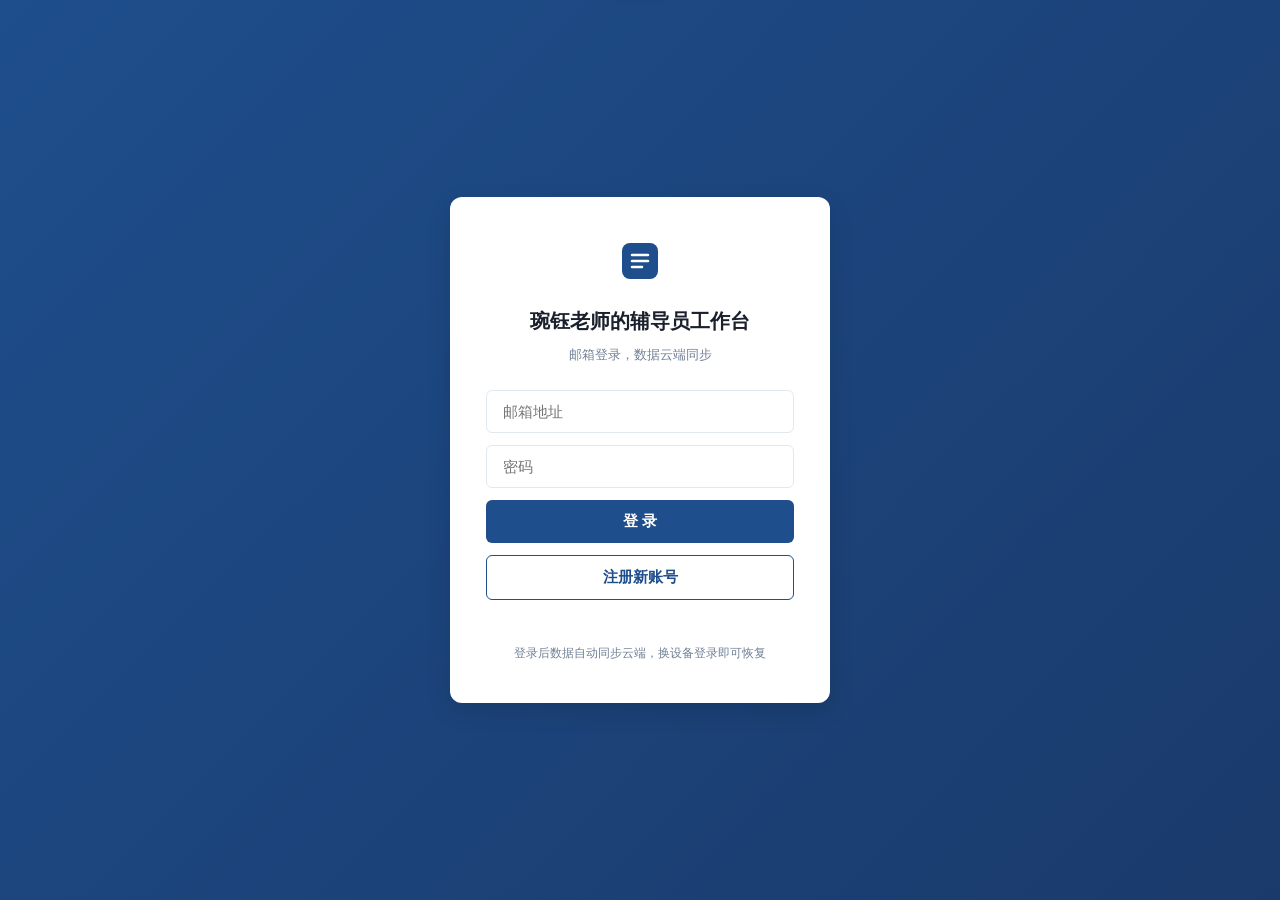
==== commit 6a577ed5: "update: 离线版更新（含完整 Supabase 配置）" ====
--- a/琬钰老师工作台-离线版.html
+++ b/琬钰老师工作台-离线版.html
@@ -1461,8 +1461,8 @@
    ============================================ */
 
 const SUPABASE_CONFIG = {
-  url: '',        // 例：https://xxxxxxxxxxxxx.supabase.co
-  anonKey: ''     // 例：eyJhbGciOiJIUzI1NiIsInR5cCI6IkpXVCJ9...
+  url: 'https://hgokbmusjoqencorjtaj.supabase.co',
+  anonKey: 'eyJhbGciOiJIUzI1NiIsInR5cCI6IkpXVCJ9.eyJpc3MiOiJzdXBhYmFzZSIsInJlZiI6Imhnb2tibXVzam9xZW5jb3JqdGFqIiwicm9sZSI6ImFub24iLCJpYXQiOjE3ODU3NDg5OTksImV4cCI6MjEwMTMyNDk5OX0.fc-VMCY6BCfg5VwbR2TEKPcOsG5bOjMF9VDEfOsVytg'     // 例：eyJhbGciOiJIUzI1NiIsInR5cCI6IkpXVCJ9...
 };
 
 </script>
